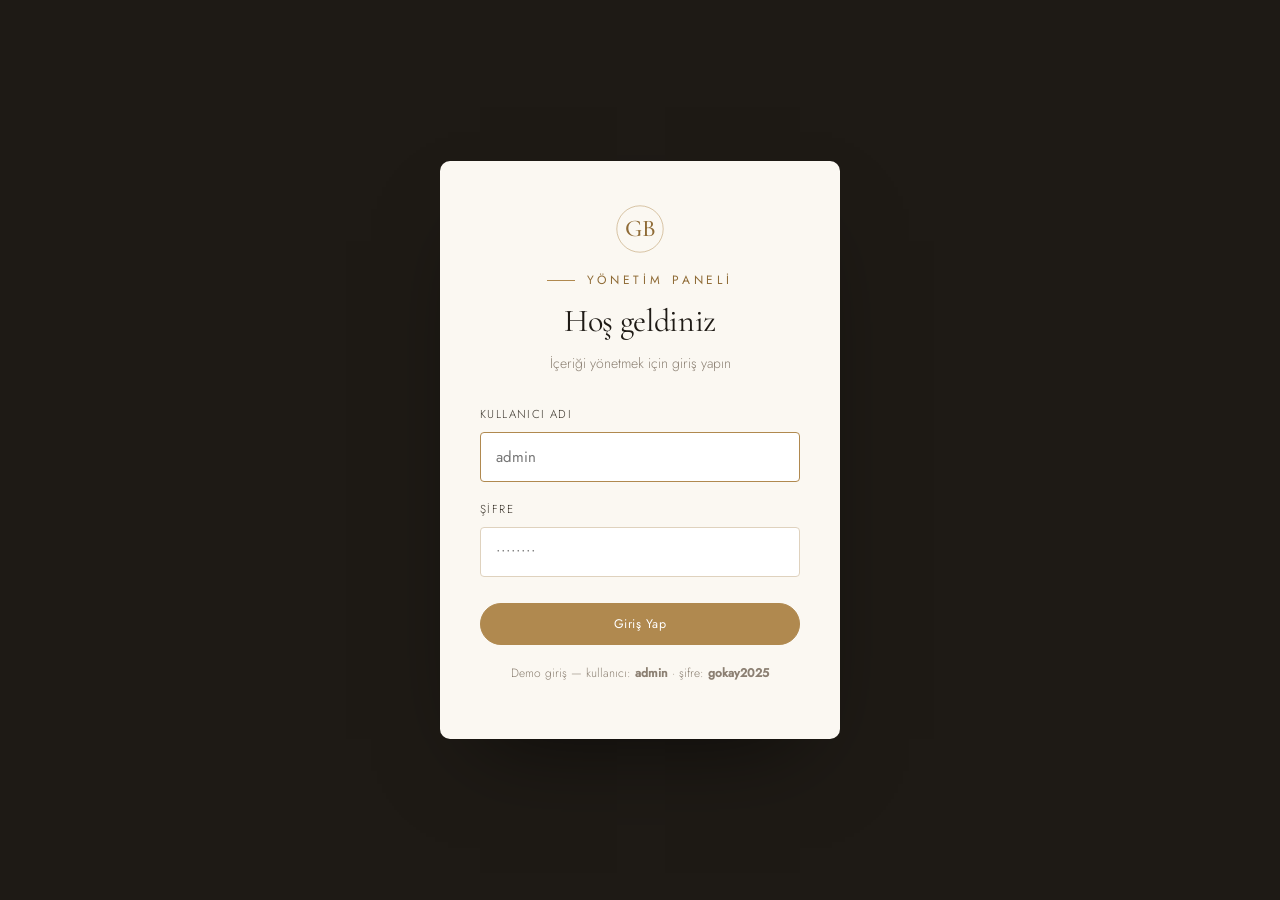
==== admin.html @ f7e04f1c "Add files via upload" ====
<!DOCTYPE html>
<html>
<head>
  <meta charset="utf-8">
  <title>Yönetim Paneli — Op. Dr. Gökay Baykara</title>
  <style>
    * { margin: 0; padding: 0; box-sizing: border-box; }
    body { background: #14110D; display: flex; align-items: center; justify-content: center; min-height: 100vh; font-family: -apple-system, BlinkMacSystemFont, sans-serif; }
    #__bundler_loading { position: fixed; bottom: 20px; right: 20px; font: 13px/1.4 -apple-system, BlinkMacSystemFont, sans-serif; color: #666; background: #fff; padding: 8px 14px; border-radius: 8px; box-shadow: 0 1px 4px rgba(0,0,0,0.12); z-index: 10000; }
    #__bundler_thumbnail { position: fixed; inset: 0; width: 100%; height: 100%; display: flex; align-items: center; justify-content: center; background: #14110D; z-index: 9999; }
    #__bundler_thumbnail svg { width: 100%; height: 100%; object-fit: contain; }
    #__bundler_placeholder { color: #999; font-size: 14px; }
  </style>
  <noscript>
    <style>#__bundler_loading { display: none; }</style>
    <div style="position:fixed;bottom:12px;left:12px;font:13px/1.4 -apple-system,BlinkMacSystemFont,sans-serif;color:#999;background:rgba(255,255,255,0.9);padding:6px 12px;border-radius:6px;box-shadow:0 1px 4px rgba(0,0,0,0.08);z-index:10000;">
      This page requires JavaScript to display.
    </div>
  </noscript>
</head>
<body>
  <div id="__bundler_thumbnail">
  <svg viewBox="0 0 800 600" xmlns="http://www.w3.org/2000/svg">
    <rect width="800" height="600" fill="#1C1812"></rect>
    <!-- Sol sidebar -->
    <rect width="200" height="600" fill="#14110D"></rect>
    <!-- Logo dairesi -->
    <circle cx="100" cy="54" r="22" fill="none" stroke="#B0894F" stroke-width="1.5" opacity="0.7"></circle>
    <text x="100" y="61" text-anchor="middle" font-family="Georgia,serif" font-size="18" fill="#B0894F">GB</text>
    <!-- Nav items -->
    <rect x="20" y="100" width="160" height="32" rx="6" fill="#B0894F" opacity="0.9"></rect>
    <rect x="20" y="144" width="140" height="20" rx="4" fill="#FBF8F2" opacity="0.12"></rect>
    <rect x="20" y="174" width="140" height="20" rx="4" fill="#FBF8F2" opacity="0.12"></rect>
    <rect x="20" y="204" width="140" height="20" rx="4" fill="#FBF8F2" opacity="0.12"></rect>
    <rect x="20" y="234" width="140" height="20" rx="4" fill="#FBF8F2" opacity="0.12"></rect>
    <!-- Ana alan -->
    <!-- Stat kartları -->
    <rect x="230" y="120" width="120" height="90" rx="8" fill="#F7F3EC"></rect>
    <rect x="365" y="120" width="120" height="90" rx="8" fill="#F7F3EC"></rect>
    <rect x="500" y="120" width="120" height="90" rx="8" fill="#F7F3EC"></rect>
    <rect x="635" y="120" width="120" height="90" rx="8" fill="#F0E7D6"></rect>
    <!-- Büyük panel -->
    <rect x="230" y="230" width="390" height="300" rx="8" fill="#F7F3EC"></rect>
    <rect x="635" y="230" width="165" height="145" rx="8" fill="#F7F3EC"></rect>
    <!-- Altın vurgu çizgisi -->
    <rect x="230" y="88" width="525" height="1" fill="#B0894F" opacity="0.3"></rect>
  </svg>
</div>
  <div id="__bundler_loading">Unpacking...</div>

  <script>
    
document.addEventListener('DOMContentLoaded', async function() {
  const loading = document.getElementById('__bundler_loading');
  function setStatus(msg) { if (loading) loading.textContent = msg; }

  // Error sink persists across replaceWith since it's on window, not the DOM.
  window.addEventListener('error', function(e) {
    var p = document.body || document.documentElement;
    var d = document.getElementById('__bundler_err') || p.appendChild(document.createElement('div'));
    d.id = '__bundler_err';
    d.style.cssText = 'position:fixed;bottom:12px;left:12px;right:12px;font:12px/1.4 ui-monospace,monospace;background:#2a1215;color:#ff8a80;padding:10px 14px;border-radius:8px;border:1px solid #5c2b2e;z-index:99999;white-space:pre-wrap;max-height:40vh;overflow:auto';
    d.textContent = (d.textContent ? d.textContent + String.fromCharCode(10) : '') +
      '[bundle] ' + (e.message || e.type) +
      (e.filename ? ' (' + e.filename.slice(0, 60) + ':' + e.lineno + ')' : '');
  }, true);

  try {
    const manifestEl = document.querySelector('script[type="__bundler/manifest"]');
    const templateEl = document.querySelector('script[type="__bundler/template"]');
    if (!manifestEl || !templateEl) {
      setStatus('Error: missing bundle data');
      console.error('[bundler] Missing script tags — manifestEl:', !!manifestEl, 'templateEl:', !!templateEl);
      return;
    }

    const manifest = JSON.parse(manifestEl.textContent);
    let template = JSON.parse(templateEl.textContent);

    const uuids = Object.keys(manifest);
    setStatus('Unpacking ' + uuids.length + ' assets...');

    const blobUrls = {};
    await Promise.all(uuids.map(async (uuid) => {
      const entry = manifest[uuid];
      try {
        const binaryStr = atob(entry.data);
        const bytes = new Uint8Array(binaryStr.length);
        for (let i = 0; i < binaryStr.length; i++) bytes[i] = binaryStr.charCodeAt(i);

        let finalBytes = bytes;
        if (entry.compressed) {
          if (typeof DecompressionStream !== 'undefined') {
            const ds = new DecompressionStream('gzip');
            const writer = ds.writable.getWriter();
            const reader = ds.readable.getReader();
            writer.write(bytes);
            writer.close();
            const chunks = [];
            let totalLen = 0;
            while (true) {
              const { done, value } = await reader.read();
              if (done) break;
              chunks.push(value);
              totalLen += value.length;
            }
            finalBytes = new Uint8Array(totalLen);
            let offset = 0;
            for (const chunk of chunks) { finalBytes.set(chunk, offset); offset += chunk.length; }
          } else {
            console.warn('DecompressionStream not available, asset ' + uuid + ' may not render');
          }
        }

        blobUrls[uuid] = URL.createObjectURL(new Blob([finalBytes], { type: entry.mime }));
      } catch (err) {
        console.error('Failed to decode asset ' + uuid + ':', err);
        blobUrls[uuid] = URL.createObjectURL(new Blob([], { type: entry.mime }));
      }
    }));

    const extResEl = document.querySelector('script[type="__bundler/ext_resources"]');
    const extResources = extResEl ? JSON.parse(extResEl.textContent) : [];
    const resourceMap = {};
    for (const entry of extResources) {
      if (blobUrls[entry.uuid]) resourceMap[entry.id] = blobUrls[entry.uuid];
    }

    setStatus('Rendering...');
    for (const uuid of uuids) template = template.split(uuid).join(blobUrls[uuid]);

    // Strip integrity + crossorigin — blob URLs from a file:// document inherit
    // a null origin, so crossorigin forces a CORS fetch that SRI then rejects.
    // The manifest bytes are ours; SRI protects against CDN compromise, not this.
    template = template.replace(/\s+integrity="[^"]*"/gi, '').replace(/\s+crossorigin="[^"]*"/gi, '');

    const resourceScript = '<script>window.__resources = ' +
      JSON.stringify(resourceMap).split('</' + 'script>').join('<\\/' + 'script>') +
      ';</' + 'script>';
    // Inject after <head> so the DOCTYPE stays first; prepending the script
    // would push the parser into quirks mode. DOMParser always emits a <head>
    // (synthesizing one if the source HTML omitted it) but may carry
    // attributes through, so match the full opening tag. slice() rather than
    // replace() keeps us clear of $-pattern substitution in resourceScript.
    const headOpen = template.match(/<head[^>]*>/i);
    if (headOpen) {
      const i = headOpen.index + headOpen[0].length;
      template = template.slice(0, i) + resourceScript + template.slice(i);
    }

    // Parse the template and swap the root element. Scripts inserted via
    // DOMParser/replaceWith are inert per spec — re-create each with
    // createElement so they execute, awaiting onload for src scripts to
    // preserve ordering (React before ReactDOM before Babel before text/babel).
    const doc = new DOMParser().parseFromString(template, 'text/html');
    document.documentElement.replaceWith(doc.documentElement);
    const dead = Array.from(document.scripts);
    for (const old of dead) {
      const s = document.createElement('script');
      for (const a of old.attributes) s.setAttribute(a.name, a.value);
      s.textContent = old.textContent;
      // text/babel scripts with a src: fetch and inline. transformScriptTags
      // does XHR against the src, but blob:null/ from a file:// origin is
      // silently dropped. Inlining makes it a plain inline babel script,
      // which transformScriptTags handles unconditionally.
      if ((s.type === 'text/babel' || s.type === 'text/jsx') && s.src) {
        const r = await fetch(s.src);
        s.textContent = await r.text();
        s.removeAttribute('src');
      }
      const p = s.src ? new Promise(function(r) { s.onload = s.onerror = r; }) : null;
      old.replaceWith(s);
      if (p) await p;
    }
    // Babel standalone auto-transforms type=text/babel on DOMContentLoaded,
    // which fired before we swapped the document. Trigger manually if present.
    if (window.Babel && typeof window.Babel.transformScriptTags === 'function') {
      window.Babel.transformScriptTags();
    }
  } catch (err) {
    setStatus('Error unpacking: ' + err.message);
    console.error('Bundle unpack error:', err);
  }
});

  </script>

  <script type="__bundler/manifest">
{"d7615946-3402-4564-ae36-2df4e9f4f9a4":{"mime":"text/javascript","compressed":true,"data":"H4sIAAAAAAAACuy9eXvbRpYv/L8/RcW3Y5I2BcXO9CxSKxlFlrs18XYlOZm+bl+pSBRJRCDARoGS2Ym/+33OUisKlOw4PT3vO36e7ohAodZTp06d5Xd2Hz68Jx6Kfy+Lqaq0EqdKTlt40sAfWa6uVVmvlqpqs5/[base64]/gLfR5VlQqH4hvTV1D/n4k9lydVIyqNL3ASulFJpe5+JZ/DN8OuIrBO6+HUBv3WxwI/uOXX4RW5cwW4wIZLqI4ED9/GI32730YwoSMhTcBtpM/i8FaK6Hbppi2g/1794S4lg1RwQ+q0VD6QAwe/2v2dfaY3u/[base64]/er0/PB5/2cwx7KMv3p2evjH7c3NGjlPtXd2fnpydH7x4tXT4/6PaSkvlnWuOv09ffXs5Pnx6ZYeNzUsVpP48oeTp7d8eQ0rGn959Orl+fF/bhnstK5a9b4z1mevTn88PH16cXr8bMtE1c2NbPKLRs06c/Xm7DWwii0TtdYrYDK9Xz4/OdvSb/P5RVnoTu9fHL941f/pUi3r+Ivnh//nz/1flPJvm/iLV8+enR2dHh+/7P+sns30tFGqct++OPzzd8cXJ+fHp4fnr04vzv784rtXz93HRasa2daNKf7s8M1/JkoP/v3fTckBFLWcZa7aE37xrBou5Wai8PekVMRlhShmInyBfLFal8jPDJsNCnzh8WJTjRCNatdNhV/u46MP9/A/0G/3fVs34qBn2A8ehA29TRZ7B/0Ky6Wm5d3+PTu+ziiwFwH774wjKBwMKBooPt2Fc1uIh+J7pVZatI2cXtHZp8R03TSqgkNRr2Q7Xagmw7K7Pnc/okJPbRk4L7A5rhoq//eialVTydI+gJGJn6mGermqK1W1H/jtLv6XW9/D/kJ39+/a3wl0ZKDhdJgV83UjkaT0eroQUotFfSPKupoLWYn1Kpetogr1ol6XuaD9mItZ3cASFK2olMrhEOof/HfQ4BG2ZkffNrLSBbQcjSD++HDa/u+1Wiv7ZTDwMU3lrnjDJ1KjVk2dr6dKTNRCXhd1A8O/xDGr/A0OSF+CUFOquZxuQNJQGVGUxo4W1fw5vtoTM1lqRU3kRX4GNaxLRW+pKi7zUfNf31SGVKjsefwSRDb8wiy9uFnUZgXqm0rIauNeQlnZCtnwSnFV5UZMFBz4IAW0zXraqrx/jV5hu78pbdomn6rJes7tPmvkEtf2g+GF/PHx+7aRZ62cXpkiZmNaLqhVXGqo4U+z583O760RSxsewDuePkr3M+u2KA5cf8LWXft36wH1ASYL6BlLiWK5IpmI9mhRAW9WuZhsAopqFIj1QFT3tvV+rsxqU+1mSm/5Bgsf5rmq8vUyGK8bKiyc5koHAxzBYZ4DD1EwZtHWKzHDMd8s4FIBL2hkQOtEp9eyLGBP5fe4UmDx6ZkbeXNLzT466JlkO7nQp6cKdn2rSGZWbkLNDO7olZoWs2IaTf29e95A4ZU4uOMs7/ujgS+TfYcXwxGcgIOBI4fw5PKp1R1Qu2Lnc/4zG1VVcAKfTeuVOnx9AqsOfA4X9vj9SjUFTk0pjhoF83l8DUv5J1nlpRKHr0+yoJojOV0ovh7YqoIS5/Y4OG/kFKjBb/FlLa4q4HuT9VyPxWRtTp2VamZ1s5QVXEGVbotqHg6AePWfCqDecBD4Wot1pVv460Je10UOd+dnsizhFiRmSrbrBi/Az4qJami2dbuezTJxUrVAMnjmUFNED2JaN0os1XKiGryaLeG3krooNyIHYhGazhHoK9ZYaL1WGpp5evyDmKyLMtdZOAykstTMnOMBc7Mopgvq5FCPTAOKqVrc1M1VFnDgM7zwnTBn15bvp0WWvZ7n48433km/1/ei+xWePXvdR/bk8DoX9TzrPVDSL/ZvqakrdKQe+7tvshFTWZpruNKw+O2izjW8keI7OVGlWJXreVFl+AV9dlKJ16evnoohyFGVWMnplZwrLW6KdlGvWyGnU6WxUiIrcwrrEV/x24XawJkvSjVrQXCzD4pKt0rmuOKWV9/IphriXmnj49GxIxDqhkAkFyVuF9nM17BndVaqat4uxvAEqAXUD4dNIzdDLPmNeCy+pY92xGOxJ74ajcXFldqIA/F4n/76A76nH48e+UxQYK1vsdSOePzObxifvtu3ZS1PFGLVFFX7o2yqopoPBzC+wVjQCKmfo+hcvUf/s1OimqZuPm5Ontx9Up54s/IkmpYnbl6e8MQ84Z+9U/MkPTdP7jI5ONK7zI4/PUEVJSgoowqMrMiaqelCVnNUMIEyqqznxXQsNvVaLFGHeSOrFsgZVFHmO7pfoIBal+rHol3gkflUXWc3NzfZTxro+kaVZRYszlZB8iO4xL5XnxFe7igGDUfBuU5f4/15MAqJZylbOOAHX+qBWymmGPgPaGamsh2+xTrejQJ5RemyqNqdvNBwCuxU6j2o1ypFauMdwxR2tZypHVBJVfOdaa2aaSyyQEswv8+oQ9z0Uq48bWXRqqXfeRY7zrBaems7N8LT50g2arYu98TpS+/WkSu4IWpRV0QKq0bNivemN2FPsnWlF8WsHQ6Y0vbEQDzieaNGflTI/CropCyh/roatAL1qatGyRx5aCZXq3IzYg013n2mEsoULTcMvLpR8kqLk+N/2xOLtl3pvd3dedEu1pNsWi93Z6xi38XZ3aVzeffx1//8+CtXx12XpKp36CYK/d4p6/mchRP494wnHfR5bQ0XKup/BkfJkPfDW9x078Zmf4yjuRtFNxdY57zIYSLPWtkquqE+q5s31bJeV63K7XWNL1zxAfGyrlfD1XpSFtMTkIuqqRrj6aaal57U7e/DC3u7RAVQ+HHmvfQ3m726vqQ9G1Ty4IEY+g8y0K+UcoNlf/klKJxV2C0Qm+mcLqV2+wyauiGy+h7PorDdR+J+dl888gYY7Ok7TuVb18K77u7pyPJ06Nw/[base64]/QSfwVBz+hLAuEZdgn1JFRMeUqTo4WaXmlxs1AtqPzqBtcSuSEOUxetr90ptF1jq2VZyUYujZoF5vhDtLlQbVSYHzfKnrBwEXL1MBf/eVLXpZLVB3HerBUQOLc4ptuEqKGnN4VWXheausXrsX0yK5wiaJeVZi+onj1PLxB2tKOCtfc/IT6M78Vz96xupkq7lcjYosnarwp5uyiq6/pK5TDFFVB/ofmKCARoqpqqppVF1W5oS90olI8fPqzq9uFDoEkpnr56QbpISQyZPzU1/BnkF7mxc4s7FtcRGwbxBpql+nW9BLpXK7C4gSKhZdWf7Y9Z8YHmfbGQmgQnUOqsW3GpUdCADXgjiQPgHsnjjuGc3BRliWVoNsQlTZLdFESll5ZFYHkqa+q5tH36sShL/gCty+7N04IVp5dxLz6WSmmaaCUbRdfTDsl/awjpA44d7+JHOAlCzlrVhBuHiKS7cb4lceiDx2MEnBZWGytLuII7qmUWRd03OoykCpQoX1XIIpBcrTK4ZwuM7UhS56noP3wHM1f9YNS7Z07VqpS4a8rSDBAJLBOH5Y3caBSXkG7rxicyUFCskRKpuE/3vE4taHjCs0FqUSzhu0mpuoSpGkWnl5ivZSOrVvHCB3UgLcJGXi5VDg4M5cas5VjwFUE85HswLFTYAyIEXkMcGF27cbcyn4FZqMscFIvrTj9/E9Il49kHpNBStQpnWbxU79tofv970jqTGY5qK7H7w/902m+85rYQ/5kCPxih1xOt2oj6kU3imaHeF7rV9lpwAXeUoprTChXaVGaGz5+yvR3qX6oGr7cgMbRqvgnENHktixK1gG2NR4CpjwWjAlQ7qKUryPC2BprOxPmrp6/2QKNaayWCLoHYZS865hLzUOTrhiheYYf+vmS9kk1byNKjan7Cp1lbw47GfuUkCf5dqP7lb0DqZ8wit5G5Px2fTuWGGQ/8+5w1mLF0fiBe4Rpk9Nu+VstVu6FX7k5HbfIHs0apv6mhV3C0H4vE36GzEAryC1WuQHMNwjDMG04+kT1S5cy/qfjisZ0mK30MgfY1Xl/B9WTMC9mYSUF+jmXg4gj/3XfP+SO8tOFfqAs4CZpH6YmIQDRqpscoBcO5wrMmRV7MZooMqzRJJfQgu+cagg/FgT+RTutQwPIWf1N8oZnJddmaUaBMhY5xSpairhQ4ZejYRGc0XZ6FzrZsKjqwVf7yS/KGYdXNdmo9vUGhQ0ustaXa1d3GH2PpwMoD9CmX+khpwJm1P5ck8LnlgNt7aHX6vkQOHW3WldCbarpo6qpe63Iz5g6yBh7aVWANW6OyaqIE+x6Itp7jdTATOKFTWZnjBS479YoUXFSbZYt0ceEZUu/VdN2aW49hd9BL00lUDEyp7Xv2zgFnce4PnFwJPSZpT7rcr21sLw0TxfcQYe45q7oA9lxRhdCX2RrNZUM4D4MZGmXipFOPVRSsV3hmWppz29tqulHBCt0JOcoIDmmwuODCapzRiXJ7nuqbNfWSNtxDe/qjTsSOHpbMGyCSVKOmqrhWr5E9wVafqFndBL4w0TVrjLcmJEH0zgx6DK8MS7O3NtDtTJQhH+BY7FUJnfVWKzyGf3GH523nce0NsuWNxP+Ml0x1l1Pc+Bm40/wjznJt6NI/x31dQqxpgAMlzesslftOCOlT2HeDYzexYLa+SPsdd8sEjsTRa/SfcGd8u2jqG1z8Y9Ty2aN9mGXZaE+08ooUG3wW1TOenGvZFGSObmujfwJlFGnYnIoWBUhiatvryZww0TlvskjCYbflPmEmkk/Co+Uz6Wo+WVPD3fh8Wppfr6PxtYy/Uj/zSdqZhx+5PZncWDMJJ8WdNmjPDvXUFcEmjbdliiA9TQrTpEeFHT1ISIhP1apRoPfOQcTX5mCAv62zOt4AQdeOkm4xNQ4b8EsRk9dFNeWpB1ESqZjc2eFWx00ArSxB1hw0Cld3XrNf/bK+preivoYwC2LlVB/4GTaVmFhRG3xIWAV/o5yKfa7aFkM0YBtI2OjoZjnQLAI5Jz4n6qPlx84ADvrAciVPQ/t2YH8Mxp4JYCmvlNBweMPmATUxnMogME6bAuUSjUTHF1TRqL+ulUZpl40AAZmSch7qWjUoCoE/DASNlGB+ywbvxlYf7OsT3oYX/jHYdCjigs5rDGYBBgmWPyvv0BjEUCtFfbmzYe/rJ1//8ygbvCNGuX/Pm0pYC0NSRV2xbTKgaBIzyXRRVLPaHQN88aJaXrNhZJjYLWPhV+JMR3PV7iW97MxFcjj4UuOZAtvWLTw6kpSyqMR/yGt5hmsXEnkmvtQD6u/br97xH4/fOWuLcFp6G3bjOxjwf0f7waRZH4lZhXfxoorI0Q0BLWvBu2wh9aubyk4U1THyR923IFx2HLX2lh6/u9XFwa7J0/VyuYGJDq9Z+NitlzhI8byADx3V1bWqClVNA+9dEKLM/VEvZFnWN0L9dS3Lot2IKRiLcA710Ru7ub1uvl436r//[base64]//[base64]/WzzD9oUdSUZZH7Mx2DvSRXom22XiiAjg/0LDMp/yVk2K6XgjQ+Slo6cRQJTzgnDNJvyjR267zkjyZ4U2U3MbXK4HKx8lGzGqQBwoKuXJbAi+x6BQ4xqIDuM3KdqBNfQu5WqkK5HqoVq/BxUflvl6g4RhhWlrnTDyUoBAG4WAsrtTGBlHBFVu2bVNM1qAEODo7s449Y08kGAvVTrMRcjK8YFOtbVPgRcvUho6IYLtCt0/zPe18n6OOw3HfoCYV2EHGNZkKgc8taw0+9ssl71DtaUhJt4fMz1UHeoRLovhLa/ayc+gzY5423q2X8Xa9zMR34Jhdbcz8YssgLUlTHXGmV7NLNLO7jfa6KZZ4NLy7NPpp/[base64]/iyQ43QS9wBoJWjLhRMukU1H7NcD6OYwCqTHxierXM0caJTp6lVfIc9jqnXbYYx1NQoo1ubKFABURV4JF+Ket2u1q2pzxh2b8jTDY+EIRHk2B1Fr+HQfooqP9rTbPwgnYmzX/E64H5ZGE0a1gk9hNJ7yEmEbBvDPopqtW55YojXQBOWG1a8l6VWemx843BAPBLaEW4InmGAwC/cJp4q3daNHxJ5g5MFn7nJNAwzXslf5WXtnROOp+3HsQZIC9+rzbYjwr8i9519/ulErqSDc9omZLyBGIqCFLIVnAh107IQIr7UGepHSDVJy7Jc6xZNH7i78sQWMv9Zmw0E8wqum5F45KsQzLHZexQTfYJIOmxrNDmzzVzTlmqbeg1q7EVdtxTBukQ70OiWQ3iu2h8bWGRUqQzrdauac7xnFVVl/rzBEoF5njynnZfxgbCf+t7HXuS597Tj3hh84d13UEHCXeVmbLdiJ2f3wspgLH0Z6cWviAIPxLf+2MC9eQgOw0HJR+L+6L7Y8wvuG9kNQpZBUgPbHcn8RP+NghAFwKvYhdhG3033WVMvKTYuXocj0i/gOuCtNrx0tYkxD/ibge3Ry7pV5qCE3Wj6YcKlDDOcq0o1yLMh1oA0r3BM9XZ3OPKipDo9j76AZQjGYGxK4iC2AO3uij/hkVLX7VigqqUCrWXdiJ9gqxUVBrnS8EOq6eAr+OyArwP4GWCu4IWgWkOQ4SDBEk7JeJkTH1DvV+SSwOdmsWWYI/YON07ScPSXG+dMzmcn48vMOJQXFarW5uT2Z2yB40nbis+QoozW3widiUo2QEwsXX3wtb4pUPD3F1jgqZQCktmLmdzgmUGRsQzQ+9aDrul++Zpwa5Lf+RAyiS8Nfkzq2xi+pvv5GWLXvADommQFPqZL4msD6LL1W4vq0l/Bc0B04Uq2LWUHkcRfsux3v6MP/G3gdcgHxnFdMWEoRhvqqCLoasTHjNsBbJDsqK40iNID7+ALV9BB+cQNGxSfO7dsPsgugj68NmhA6T7E4D57yXb8E5OUkjiv5LE0FoNnhP5zSuA/qXYsDE88TjxF+ahL7WsPfoD+wfq7j77o8Neg77agP38f7vVMZh9Tz2jjw/nzAgCD0kO0uEH+EMNewYABQChQzEary8svN2Utc3EQls8u+EX3C3BF6xaHp8H0xcqQu80CVDPkpkejsHGrF3kfL0Li4HJrkFyPW7S2M1mWIBSu54vUMZJC52HVmWc9co6SziYdlnBQJMdnx6c/HD+Frfr6zCq3r9RmDzU+Y2525v+8uAAkuOgJQuDRM2OYxpBSgJKQJTT8vdqwyepsgXc5792pmoXvOOLpcFKvWX4+VTPteXamC1jHv1AmXkj9A8gcoNYnxJ/UfSOcIxuGCOH64Ic9GwQ3Dxgd26ntfM9V69XwVJHpuG6iaqCcR7PQNtf04AHXaVwaeVZCwksp7zzDZIJiqH2wSCFDCcya6an6Xm0+daqu1OZzTBVW8182VXCJvGWq6MX3agOj4Nb/iF0y9snEDcnEYyLhHhqHTgrNTJm7fw7G/kX/fgrH3V/ON5WZfywyf6n3xOWV2lxaj37UWWTivNmwdwdDMhg/nUZpMOeiuFxU4tLO1iXj2dCkQtwma35BN+ZVhG64cM5hFXQhh2sXe6xPF0WZO5UGxdLzhQcUWtAR1OM6ayxWRN0eGmMS3uF+0lndzHfLorra5enZwXUaDcKV6qUTnrPk8kVUGIRfpp0hmEaQzp3nA/o9JFswDiMWsmxSOoZr/BFSFHqqZr+eQk/V7KMpNOLqvRQalbuNQhs1+x8K/UgKPVWzT6dQOLRupdBTNfsECoV6Tmb2AD+SVVW336nDdVujGwmo7racQ3xP8o43/+ILZ0QHUCczjrwPHpjvSKDZWpp87V+CHgNOheDD+KiLI/t7hc7+1tgHItxZaZHnbdDcu3CT8bZx4vj9L/V9vPPJomLatiYtfMm6jzPSm5JHjvODsQ7sjQI/v5y8UtnpfSl/[base64]/VWbdgRGQy7h/op5cGDWGmBWqzIWcA5G220CSsVlXeTFDz2ZgznOCh6CRMuxayjf44Qe8oHYeIu/rPL1Sm/[base64]/L07riRQTeO3pVgk0QrQFX8dQ3srMgBQWi2IZ4pO/uDKzLbcC+BWT52jX3HRnU/vBdpaqJwrWsSkFRQN9S8h/9vakJdw5UTb1HZ0DhhAke+xzFErvVTNa2bPLKJNkqvAO4dDNkzw/xtUJzyuAAoLWqC3LP7s+O/x+4WjMkJizUryc/JAT1hpGBxrXDjrCiEgS2ixhVRvSeCEODGT2GkcOi4LYi7j2JUcUA3i9r6LWbR6nJ8F+/C3Pil/ajk1Qu5EjXFMxsUPOM/hie1q4l8RyDEEEzcXuIFoarroqkrwnbjD8y8XVC/UcXCxn90mmcvhmoe0LhmZzryCSVcSnDphChv8qeFj12f2sRMV3W1o9BZA30ThsQJjavUmN0OSNp2NRXVtFznCiIQm40/ImgUQhdb9tsfMR8k3EzCZoVjyatqXtVwFBZtZs7stKgcztEYLwoE5DrwvdpDydiDVsZ5tiPtvLppitZJ0+45Xkcc/rJwsGR4vgCTZbYI5ADQmrjsbsfebVhjMUBJ9zOPJXrBg4GGwrGc39SGCDULMpSp46b2zkE+LZ1viMn8oDzaQIfzJEly5KJqyNZ/o8QC3DALPmB5QMTo7zxnOPd/n1nDpty8+SheQRS8f0GIwuOZhums2d9eKm3nZB0al+mGKDFSLskRWNQTSM3hyB6u8+JaVc5K/DBwD/bF8LyeanqwI1dFtmiX5f8iKvHOniicIBCM+Ag2mke80jeq8o9bmBM0s9DZo1UDtx/0ccWthd7wU4vbbD5xCml6RnCgzlrAvuWdZ7h7Ow9pJweI1QgPTajynVBMVtTGmu/QuXMmDryriXczieNt7npLT91REh3y9Mt+h/xWe/yFnII2aMv+SXOMfkiuaAeDjmc41AAc+Apf8S1litgLC5ma7Gq4t/zktkqwGBPSkv3FPRkKyInEVfREgu1BpEQCgRkAxhsZsgRuGGpJxB009ebrEag+vghtQXFEki0bKhiwZ2/Ny3d2Otyj3jsrgmfyVjNizZLc/8B9FwIBOfbdRJUDPgzeFkCCn6kGoPXqyjnbAteo1A34apRlTeFg/tQZaHhU0nDLzxG/NgFpK3bEE3+TReUPDsRjNxXYSmbKwCzwn+xmIRTAyyXq+cavxfYLgzFMyEf0iWPtNuKsEAfiq31RiD9Ew9oXRYil62p/W4Q4uoV4JByOrt0mITH1HiTxIeHa2cYP0rNG8S2ORk6Vrstrhz1CN/PQV8JEr2dc6LV/XbIBjfaNNcV7z/Z7N1a6Tmq8Q//+5r9tq/gV32HDdF2igNX98gtw8VgHGXry9bseiW9vdzYavKkwVH0g9tiYH0wBMOJgoB9nF0vycKg3GpX4SGvG3ax9vuBxy028V1trbuddh9eyrtRhlTNkGBx5dZkfG/mwUjffu7mDVavUjdMQBF1z32XUS/p4LLwX2Gfv9wX1P3hitAreM9YweI98AdC4HNiedYCTjkrk1VtFOg514l/SaJ4BbgEOP4BR+RQhD1reIuPBazOBVirvk/KA5KxSxcsS5T9L7OwY7+I+K978tgn5AlQJht9ap2MZ6mIJBQHU3GA7Ujmi3ZoeIFZvGD7YEU1fNcUcIAv43IPTclqvipRcylGZP38Yi0jyv7uMS7KW+dzKWU6sVY42KaULiFmEh831I9wAwROZtD/2ZeZaYnlN+bRNNZLUlajTXwOMaajYk5PAXVrZzBWjVNngFaccNEIHOK7ynGqvqXoiJ+QUSu4IrDekVEte0ADc1022o64kr8KNSUuI02A0oHZQY+g/GCRhYiEA5Fo1Deb0cPXWnMBIBXv781wVYKpBIQpKL9DZl+yPPHMK6JVsPP1a6nZh3piO9vLUjiDyj3B36BXZeS0UwWuYlzpAn0/KGh7TyYwc4//ukWdELM30ftOZx3+Ma4OjxT7ZiVOWukF+0S9ZiX4x0S/08QKYldx/vqWi/kuP7wn4Pxeg/34XoNvvKP3ypAoktjtZeDrS1Q+qKWZkWrFQBs6yGRg2P0p2KjRqqH3pyeElGXMmaxxuAVG/pGKXvf3yUJRCCa0gfm6FXIpl70bJgAGS4RciyDJ+bLyk3SPrE4+fdA1Zgf/s2fHrQ8yvCcw/Gxjn1bM33wVv9gaBMvNYT+WKJF8IJcLDQ9cM7gUeBCYEBy1tOP8FYUfdS9iQ0bjMoonCmi1KnJl5UxDNalQEPkrBpdBr/26GRkN8eqrm6r04ELtvD/be7c73o9fN87q+Wq88y+LgYLAnBgdfDYzWebCHD54MaAfENeR06ooD7B2bqoZe42MfQwh8qzshKkFX3mIZ3psfwovJ4HdwWAftdvYQAQyfg42HskQaFBBy3kIDNTqeSM7dALwXcr2Ihbx2xmln/Wc/iDgzgu/K8ULiwRykeYO4ZA5XABnmOFyNv+w+gsXoruKb8LMhxT6Em0S9b+1E9zczFoPfPdgddLnMHzF4DP1DkIpbBlgGcGcyGqNm0l5F2AFOAgZVj1eFKXpo/6KwWrTOsAcSIEqjL48jY1sFmds/gGCt3osT/H+DNk2oI7PgcwukwCPv2TzekvkBb8yCYHrtVQxb9rALntaEmwd8BeVLmCOKRy44/YQD3ZuURZWXm8CfQlWAL+YOazL+EsL1pKynV2JVY5IfMFGRT9XxGWG5BdouSB3v3Up9fmie+wzRu551JX/KZVgW06I19B1m7UwL0l6do86ZGezhIUrT3fIo/gDgjGkavV6aJQp/nNuT1p49LbVq7wVnLb61CB7Dr/854V+4lKuTqq1DOWJMe31s2MZrTM40xqvuWf1MNl0ITQ9RxPgcWgEn1ETiilhBdWC0afScz85BMP+HLl+BnAB6Hoh4KwhGpvhFjUtmrlWeKJJMR03QiUcG59CyoI4gZ7Uc3jUw/tZLIRMKwumIQQ4XMv6Xe9FjDtb0w4e2tEj/MF1VHI9kKN6vyfTIDC8ZFCfCiCZfINjrK5SMX7xj7+2W6ESDhp+GIvAFnUuxEG3SjUOk2pEpwRUM6ZuRwTJDsEQUGRGBBt6NGbcaLwlwnEmGVUT4AgqGJodOPgsdhRpXFawVzeq6RaUKUS2tq/A2hZgD2sOef//FVxTnYPcZbQpQQjs561HEji+481+NxJ77Mswoy6hW3tR04k94qx+5XgwGkSLb9rDDJOFft4L06WxqwejE3UFSzRBwJa/XMWMyjY3FYODLTNNkkMvUa8tLoWdvXj7lJIZIMxkI5H0TGof9saPUZTG7JLxYPIPIWYcwWTR6/XLQG5ybBoJdzlRclYGVEMdnzwFfu1mDr4+u0WcI9KbW/5dj6ICGwensJour8qCY4C9wDaobzukFEsyVZkdJikMWea00nMYo90nvQHRT5M0JnqiQqu0L3rGYmc2+gTM4Kj2KmVHvARt/eKfoQhFzh64BIqA2A3gwqRmHnF8TrBHAxV+pjeZtvmFfmzGF8UtfuUKa02vVaHVYllapYVBn8xrv6gZbCLGEqUh3g9FhLB6J4WdfwF+3dOLbO3bIKgGNm7JG8YY1PJLZZTh7vxp+xZ/DmCWhBNYZDrInsYfZOh9Z9pzWiyJbylZrvQh4Qp/k97gjlWD17p5YcVC359yynrSNUkeImovaHNCO4S//XJnV6yo3EqGFZKdvPQW7qZ+J6ZYjxztXxKPg1u+JTeaQsXYjt5W36aFYmZZWRHlH/NvCUxqa7iN8ZzCS+HTkw7Hwli2YyUcHCRG4V/7ltjzxN/LyCoVAHHJLCFnPKop0ObG/3UwFhzWLz/[base64]/Uwbg+G+Jb1tFTfO2C/Ax+XF8WMn4Hw2Y8IHrgeZj/VRTUENHQ8tj7AsRU2M0JUJ84Oy4GcS8V6F4LxQNTVslQkQ3uHypiUtGazcahovLVS3iM+tXiguawMw71m9zlpHhtUH3HoG8Z4zgq641+GloYgkcHHKPbxp6llKVdeNQFK2lKuTAZmuxtI4RUlqYHTTckpJ6koleSZS2ZaePjBjdhybJgjo/JTceSOYfzDh9CBdvQB7zmETChXLhCwo2A0yDWMEYP99AYV6/+MTYNxnLk7Jo9c3aCjODZZzzhqWDtUXV+hZMbl6ZPgtUvJ43mUeMqW6MJlLm2hncyJMBy4fCDevnNS0tSKR/ioR7tFn9KlMbo4otgW9wHeWxMvAaozRWB7lkVGqndqpusPRIkP0nqBW3YB1fCbbAUcyq8kWUNLRjd9nhxkMiMcNt+hnMD5K1jXHiKLg++rR4/2STcNtx7jgFVtMAQytWhVl0+RyKYIZHM9X/wX8ywIvzDsJsG3ZnVzLKcL2Ob/aHzL9azDrPjdUYJnha8SLMcUSFCEa3Ec1WNI5O6k5FWWQar0DSegsSbyUT+lkeLlQ6cTHebwrATTGaZ6N7NsQjTvSGOom6DKbCd8251cwQcN59Br1A5JzuHm/JUk2tZWQRrv85gbR4a625YjzaC92/MHhOmiMyGY2VNOiYVZ6IpGG9kMrWxpwQe1PNfOwYCUwybBm0kaC8ZQWxXFW5rKPstkQiPRZjcX+xD/nnSGhXbTJTXAz+mkVRcyUd5jay26UgJ1wIVQGuDPsU1fyTFgtgGOxPZTA5pgeDnR6AUpJCAls9dbW0zXJd55ADQe7Had4yDiNzZJcsB0/HWydcWHj38HpCOIlhtVdrBgl36JS8vAzPpRdVH1ERVDPdijDh3jlTdSEydUIp00cKSlsxdqTkfMoJwoo6O5y61i4BfLnDvK6JYQoULrH0V5MTMasrfXDxEkPXkHnAGwau4cdI3qchIkphSXU1nCWrfqiLKhfVe0+tJU5VArUAGBw0LvTWL0ZNJda/WtJ9AZ+EUzc3H0tQ/e6MU/H8IdDIJVZYMqMchYyZgdy3XZFqsSjy6zk0zuVYq8Bc+wed0Uf/Pib9G0bYsB5101xRKR1oGwgDHgU40TJRsybXvr6KqiGH72sr2pk/2AHJqAfb3HC/0So6jBNREbtVyeanwmJ4DXPrSNj/b5O4DrDz7i54en535xL4z6zDz0OkORze1CFW5JOKEmbEUF27ZVhEth46IveFA/[base64]/82MBH5CvZ+a0l53t3701MXCvKrMx5E7gO+E4KicziY6HVdN/R6EA8rDW4f+8IYKWYKb1Y2rDz4AyFRKqSjbYlJAoi/[base64]/pATx1o2/WaI63ft7co1B1SZPB9oFAfez90uAwXffOa4EgXycrvJZqJTqOPIINoOEFFdx6T/1HfuIJCMLjelm4d4JPPNsInnzTEJ3ca45N4kE9uH2Vw3v6KMXr13HmE3je94/PKwOj6mkmNzYkAn4FJpY/SO7Gq3lP4UxmW+ePvxLC85j6JYZnvb10wL57219BiJxlIp6EOKSZzi/QSRFLW6bPDnvFBfOm1cSkwE2o4PSinVLVQsxmcw7hm9//s4D21QrSnvGD3j9qoR0yK+3Zh6wzjsQdf6kF2P45X3kq4feJcbMmNfYPivxhS51aRZVlQuigvys0kvoIxs5uNS6AoQhQcmxYhntMDEVJfFNUes9FTvrEE3q79xZ6kvGJDagwCP95UAPxeyLL4mwKz8s5j46v/mtM8s06eENwwwgzKPXbPfiIVxgEHS1kSBpz6E1t5Y8HlPT0KPwLQKNmuNZpKgx5FkVFkh7dfOfuLKdEuVIUOcQdYeMjwSRAtVrB2kmPE3rfkqBfDiy2L+YJTsglVIMSdW/aBtmSBYjj4eCJsLsA93ij2Ly08TQBm0QXutw4mGqPZQLMACI/Um7ZYAoaakYltzIWkjH+uSkpgZZzSaFLqBlPSsV4Pw3MZldaVMd11w3R1qgqTEc6K95zgiStvYMXXNgmZdDfy6QaywVgkKDPxGfwx9IJbMP/oqyCuadvqG6r75RfxEcRhFvAO6yycddHQciLhgnnrGrfEny5mjZX+gBPuD76qG8/Vf7BJsZs5OSn0NpgUepQuZicFR5qYjdAx6qPGRsnjwEsddt4AYlC6+wzRNCt+fyMLQrXkG7QhWb9KUljCmkIy3paxq03Ge1b/o1sF7Fb7JaIKWH7ZmTp+5c0br2iiiJ0z072k+0XfdBkiDfmmT5Mp/slFQ0IMP+qPPWbpELj9HkTSsEKbmAcMBdP95ptKLospGDRQ8qubdjhCQyW7exkcXFaD53viS/2X6i/Vn+t1g6mUjdBR1vUVZqTaE3+pBH4MWJwQJQEsrFiS8g+goyhT93SKEVyUGUw2hikuYWVzBROvqikiAbpBDTABrngR5HGBIQ6HI3HwjRnGfRjGINv1yg1GI+g2uuEYMTbswhq1luVGTBrE6zP6a0p3XDftt4NxsGTbEIQi7PnhgHWBAyDWoJL/WbXtq3b/7pNuTJlecYM5kIwVImkiKbZ00xdif+HADtD3bLIgT2P5I5pSWHVMmnm0ghhVPi+lVWQTn9gLeapV5lLhPZQVqGtOsQp9Oqfgrz4Nsc2NZCvkPu+ZztsX0PpeLB6aJgNhmJj8qqnzNU4OZwi9QZJCJ3y+gvDNI0SM7YJOeNy6qVcwIh1dBm5TPZqZ8FWPfhvhLbGbB8C/8d3tDpkagbjl8lipm6c9uBnCv9CDRRLpjQB6Ttru9R12JOLkiEu/J5fwgu/wUIOHQUx7ORPHJD2TL8OGNq9LyOrKk7uh5vtTPnag9cZSzdk/[base64]/OhisulWtaXRAl2oV0uBkjA4MYAZZFaR+QnjV/hQ68QvvedpUM/d/[base64]/k4IfY7n5CvOtWOPmsHU64oAJboEV33ZSbj0nTf7RsJfBCRmfjx1dPn/M4Xn7JowY8357JxDdoUDdXFQL1RQticE8Woplx+se+DxKyC4QqoCMAjM8B5dyg8QPrjfAB/CszMIvv1tzzHtVTMmHS1Z1tVnWa+2RY1t7HaPY+qgHJn6eroXcgx3dglMF5e2mu089L6a0Lc3gyCUJMxPoqHOY6CTujZcGXK/nc0x0IA1eDd1Aw1oEx896zNygqSIA68E34ucsy8JD0miLryBRPQTz4Yr57pKcGsibWpNqQSNOHppU0MX0Sm4y/[base64]/iBOCpIn6K723vbRpv1/xzNZfTzZ/IRy3x7atnz86OTo+PX0bfnU3rlTp8fSLcoyM5XViUUvfY6a3NKLet2b1+evDAgfBhN6G0+Swle1q9hkWF3iagbisU+NBtK+h7YG0rF5+vUNYwJsjhyIyZcsEALpPJG8OaK2G3nodzx3pwlCbclQwQYquNeFbiTrBnJvmgV5sbBwLl6rDIToCdzc5eXMFkDb7epMsBZs/mJ8pHCVzTq6VoF4bv905/zG7MpM0VJLhfl+ok74fP7BBTOtTR+hpG+EpwETDpMyANkErddr7oY2SJCwDUuOe7tXchkxN3FhT0fDXsYOz2QM91gJMsJsZ8dyHPkv7YW6QwwRXPy575oz9BBL7+H4HwfwTCfwSBEHf2kPPO/ddIgS4LAciAcZ6CWALs5DH4vPKfHRdbSMEhB1Rcqhn6porcPo7grV15h3HdYZT+151z2rLIk4ri8BdgVSJz1J/q+oqSw2FEhouCLDAHloFbmtT5hmxbXmCqZaaUYA6tC+RlARSOnBWDwLiOWQ3JBSlVqtR1pff+UmGhx5kA7ygSFxGAZ1lohO6EwgAOhLujnvGt2+Crm6gEMdQclWBDO0Zc9RO/6okiVDjj3nG6LhVWi5PAX3zd7UwArTytVxvXFQMxiB4nqxXX0RfShnlfC1qEHViEHcR9RMt6sTIeVBDGgbk8J+s5jtVmqwX0+FItu+ACaNbyslZj7AYeD5yMGgkAkS/xN8A/r1tcYFaSrBboQfijRZn0nMsBMAslEjLIAe+BbNtUp+OJ4JGuqekF4GlKI4EgVKGuMTpOM5ilV75EFVII0ejoeT9OjrHWNjArClntbKPEjktkasQwLpmDghOXGhkfsE/Odw3Lw4vGsT2Zt/OOrEcZu+/1CkzkKSJLE29wIOJvvTjZXOVrgLgE9XowxaWaF22xpChVfK7Bo8iBamHuyFxUNe5Zl9VurW1Cy6JyWFNgbfY4KKnjbCc9/7sD2990qmhZliyGRsuTOcfK2GYxxsOTRgeDGAduryyb3ZowOnZ7xU2VIpOU16uncfbH7VzpP33czl2/B6vn13V8i9DtdkGWqC61pc7Ar2nIBm788XG7qrfxRMWp9k9Vvp6qZtjQfyE0Hr84bOb092fqzu3tpHs3M0MIAhV+dWeialNtH6OwMyRT2xicOPRnaj5Vc6oHJ5UGM35d/XZd2dpEqk/P5aZet79dh/rrTx5IBk3VQDh91r701Z7qyQuQvn+D+ejWm6SU5QqvINfqT7LKSzXEtAW/Bb3c3lCqf6j9w6025GA6ysLdquZZFSsg7t7Fnk5ub813ZAp76VR4/TeEj5suv8b0vFBSEK+zn6nlVM1Jysk/11ihpuQJt6mmx5xR+wx8vYZ6PdHTppioMWgoziq50ou6pR8YL2wefa6j8Ff0wKHv7Io/IcoEqguwdkRWrkuVlfXc8wUs6/kcJJN8jdFHIO3v8M0Zsi1SXYj9vyko7XpkMDUXO5uznHJA44D8vCJUUyn/VpQbVljeoBA7hfxGxie+rOduPcAGb9OCCSXnELKb3TP+eXSXlHBp4Hc8UvIjbhc1ovHweoDKKX+qVpiNxkZdAIDw83ru/zypZrX/G8Jk/N/Hxt/aPPhjU69XnQdHdVnKlSb37eDNcZWHwRymd8/rOdA3rqD3LLu4wPvhU/fIC82Ja3lez/UwpSaN5gB8DwKf74cRKGAMBVjVO87fZsfQDYIJ0T+eS0pYZEhtP3gNc+u9L3iqXQFEtnAFbnjuXQGcfa9E5P1uJ9krMjfrExWxKxSXDZYu+ui46hSH9cTYEb7Mz4t2sZ5k03q5O5NTNanrK7rg7xZar5XeffxvX/3bv4VImDads3d32O5nFnsd+e84a7dHQ/7bMN27uypE3poUucWowzxgvIsvl2v83rsQ9nl08mehzxSsOjuk+N0q63niKVBA4jEue+I5Lkjfc7uufQWOK/PKzYp3mXJbhAOhPm6HWF+XYCc+etRzxjeKrYGpDR1UsbMThHr85hv98xPsfzVJIu15KSvZRyFUAfOuYjbnK35H4w55f0RlwBR7ayP6/4jagIP21sbb5iOqQ37bWx9vt4+oD5no9vq8bfqxFdtPt7eA+/xj6z6uwlp/UxbR3cd/CHcxK5bCMjOFOjHYJH9TTc0KpHNWokrQnoGKjEww4jVqxsQMYJIlWFT0WiUgaX0PlaTF4XePjTHibCEblZ/[base64]/FcnTBImjwqNj8qefVCrlxyJPsgTjZuXuwBOrLBYeo0Q/7kcfVDd3vqkCPBh0XUOKsQk5eg7jzEN4xYhusH4vHoKwYLlTyXbDKTYiavjGFlDGE2rIQHl9tiXtUNJxlDghZfzCpycsW57DjrmKX/0DXs49qhyNqZCHDhGM4iBH0qf5tDB5bq9W4AS0VTl+aWa9bfeYGY+1BRr/XrBqChQAU8vQJvJOgs7qZsFb+JxYETwgowvs/O1Zi60lOL8IbW7Y7Pp4LJ7BbotcH+7rG1whImHPEZTytQVOLp8Q+h0cbaH1HDz0bD6LZ9zzIwoCk2Pmkr9tzWnQjoILgyBhTkMzljiWcCRX7nG7c6m4A/OrO7wNmXDE4V8SIQIS3sJ1dSN2Ho7zPYJge9jiF93LcTerZVMNwMoRlwHm/r1kV8xNEeentsj2O1kvqFYzcZvF34Q1P/DZBpG1HV1Y4RfRMphQNnEkjn59lXyXhbVwjOPwW0w1yFcOa3TVHgsDCKslUxpz1VszKVGJWfZ8mld/oZfhnAsTFv4Ehx0BxJAuezznTVhrQ+YYV0BoEJ1mXwcy2gn4JPFtEhLbpdxiUfi7fvwjnpObaF7fiBeB9O4r1tjcAp8fbdGMm4a1D8eWuXkSYROf0zdnHGCTZCgu/PJuFa+JWCT7JzXtdm1TCWPU1NWgJU76jDkZxngMvaZXYMhICBgGPAZHLMnQtUtw5M81Q3ELXpIPuy1jNB70hIC/yfI06HnWFNpY+RTGepzWDPTXGeUegUKi8dB4TmM7/is6uCIubAqYRqM4k9CZ3YoJl472B16WF7U4e8lDrwvKgwqM4fXaZXZdEOQaKLMq1wt8xHppe3fOXqxw9d0u/HUe2uym5BW5JTuWjxDYQowVLBXxg65TXyVr9DucWv7+30XYo1EaYsoMTCHajF6fVEXUaX1Xidifzgzi2QuHOxnXB4VF0T7CzUB15TN+oahDtfiGZHwLDO6RowAWYiX2PTS/m+WK6X/F1ZLIsWkHAqxy/H2OOl3IC0QB+HNSrZlIVxp0clPHjXI6guE44B5DZUCV4jdTVXjWAID3BXCitll6qGfBNNp7mpTJwhvCaf9bPC+F/ZSaGpLaqwUq8LIDaTH1/flhBiCsquFPeALFn7IiaRfaF3dsbwVYcMXiKMlnI9pT0LE+vtUOu4RSYLJ8kw1rWrL9qC6D1ltpwHKs6NJYbmuNHdydmE8f/wr2NvDHiTwyhcvL8YgWupNMKZQnwjRVv88EKT11Ynt+HJjJFdyN0MsVvIlTtoZRwPCBUNwNXqKkVFZATCD2GmKJCjUW27EfO6BgeeHNyZkATZg9VyzUbdwI7F1cARyo645M+sOMlUJiYKMj7AOitQSzAOh1kVWDJDuHTpoj0Wgju4vU/7rzIOjAWlAmIIeMl4wm2d8H8cG3kvLaPh2uNyP4Z73pT+7ILM5XXnkQAS3+88hI3C3A5YDgH4oKuiLpZFibl8ISOyygsEnybuZM+qftHKmw2GO+rbMm6zwDou2TYHSUACb1w3A1PQcsH4P34b2F798K8gIwJd3a/UzX2jnQD+wDoNXCWlM/FcAQGS7xgIB8h6r/BPpMlCNd2BcxJdc61mHUjYYZssfQAEC8oGyJUDfw9sDt3AOdvwRi1KOVHAO+7/wXpbf3M/PVIMU1YmGSXkZd+xeUzue67KPZ/D2T3FwRaVHTquHR476OUI6JusV09UguqCKvCKfvCApyZjcV4PB95IBokUpfTPTih/bmfQ/3oswuZGXbLvoFPSv3Sj3k1nti1TYPgvpUnRikR96n2yXyF2on0GS3HqWCsyNjiVABchPe3MiC8CHUx/Kx/6xKftqJ6cGjtVb+RUCCcoCkROKRVp/[base64]//NCt1Famm1huG6g/vBtVGew5V1341BXP2Qr6m7P1sVWLP5Jqg0byRjFg4HHKLn3Ux4hQZlJjFiEI6S0DY2arhtdXFPeLfSoA9ig/r7euqGy9K5KD8CGKvsDiA3GBObmA+Q5XuGXcohzQfnsIgEMytltq6LtFoenEWpSV4uI8/wcYJ0+0zx/7FxDLy1AcWq+/YoD7WEKbDp18BB/s2ZqMKurHHshi3LdoOLq5w/7vhUb3W5ZAsG+3mLF7pQPXfi0MuJMucFgZAlmDpPCiiP+Uqbq6JVZb5wcAHel19kFPoh0bKSWvNsimIqI5m21wWKIb+m/WEhQThtvefrmDUQFNKejOEUcAfvWj4X0MVUFvYicEtw9e6GmVxYiDLf32UpN9ZiDscairKeSYA4t2VNC5Z7FCS2NRt0MoaR48UJPJKNbxiD8IsBGBHT3A2HTxeIlelJU+XAh9aubytidHLexad5N319yoLEdSwyItJDBQP3vomsWRpyDUIxEjn6/X+E9FLpBm/+aiRaT0G5YmjUowCD8Qnjf2OEO3FD240gFJovSt1pivCDjxCGWPUrMWIr0Mkb3Am6/IZOBcMBZixpMQODES+5EYc4mJUHhv14hNnFZipLMq0srgm/jhoHpwA9eBA+Y6lo2BQ4MtBmQ4w/CzuYLgAIAVUGfQsuCz0ltEwGiHgmBoBFfQL1HEzUlkRQTMgqyQq6rCvIOeFzdt/7ivtuCc2a7dNcE3+CNtIO0sQNBfjqqiSnHmOSHw2DzoNcJg1yBUoUSaO+h25HZbxjgiyR2CY8D6n4kBpe0Ekh++wwf6KMxmFECPBwZeKyKCgEMd1pCMFzJ6ZWcq3GIRmeb3DKZ0InMOUrVM8gganDgjTWJvq8BtoOCiC8ts8lMFy99I2/0/jKLk2igC1fGl0QMuibS+6GoS5y4QVyecfObZuu93e3zngEPDUf0n3a4omOXmPJMDM6Oj06Pzy+evrp4+er84vXh2dnF+Z9Ozi5enV78+dWbix9Pnj+/+O744tnJ6fHTQdpeqToGS9dZ1W+xxGOSC0Kovv0B0y2rKSwuUmdHuXS3U3k/MYHDwZd6j8Uidg2zWUK/1BS1fvmlDqkXbW7wCZ5GqiFydmgmQNQssVzCrF5SagFxib2/ZNKF96hN/tJAzGGoudwQEwRUvhqz3GJkB+DMVQ7GhFHou73AqCc4YjC37KvZ2M4e/E33B/yrUvY/hPMBCn6sQi/kirBuGDvRb3kEIInbmYNPVCHt8Q7ldY0XZPsqRkLKFtqJySUgpswYR4oqIT92KGt3V7yCOJdlXRWt8WSYUWlRA+qPBwMCVgVVEWQQMrWybhnvIK4U9ebYpfBQ6HbpbdTxd8l0Lb9mB0BLKhdfaoad+TJcwqj9X71q8V99ot7Win/3+P8jwvbHy9QfKToHQN0vCq1Xqix/JIeys0V9U3nemFvL+Y6d4UrNVftUTUtJeDO45w4B0yxfL63vFCyLrw1+hXPCauAw0wKflXPl9GnAPp419RIxn3qryVg95FFCjA7kPFr/Uh0B3/TFWIolw1N9wG6uLDVs04Z6l1J/Rs6QCMDnP5wQIg5/WuhJnysm+nYWpWIwGiqcmSfWfrL7f7OHb//yl7/svtsdi4E7mPGeXFTqJaLruQrcsyhq1ZuajU1AIAnx2fYDpD8U/lzNj8QgC9WPnzQ/z+oGUVfN3gqw1729bXBhHfRx50ViMrlLW5bHryW74K2chPcx4/Kyp2NUG0U4NmqAab+uFGY2LotpAUGTALUPymDOCYGHtA6yqVMUxkOTDvVKbTSmxwXICJQ/OBBTAn6OFms8ba6UWnHeX7+uiWpvlKqowvUqly3DlXCmbssU/yT192rzRive8KxHiZaM95zdlThzMIVDMLIQd/R16wVFAW5lD/tO2/kFlA8Jn+pl0mfpwbUVQlV+67/Z837EJhnvTWUUPKYPrsHgFk4DuR9yjbZe7ZTqWpWGfzBiB2b3g9wlXu8fifvfZPe3sRETI9lHUDaJuVFGkD24stSFpEbBLoT/zhfth+y2xp8zKk9FtJehdR//5DjbOVw+QBbUi6aorgSi+lA9jaobwFjKM3FYlo7M8BYN3SFXNzAmb+gSz9oGEHPRyoziZM76hIfGpH3/Sm3umxxxnTGwEEeJNxRthimYrnLQZErjHE01opuWAa/SeGyBlEYTQUX+3dyJ+SdCWYuf/XT3H+xsGUhNHKIHJX6lNln4/cMPPv3x9wPNDwckXPmbz+4sM0nHvJDfK4vANxbdnYVbxckamKgEAD+DJ5mbee8dUEgHLpvoL+BwvXXFvv3TPo7A5/ddGIbHAZK86G1vI++2DuJjKzODo1Tqa3b9U2aMLM2xH2Y9m3FEB1zmEKyWoxO02xeQ7A27srtrqRtDQBgkEGvn+xrDouG3xmWqUXpVV4Q2atJiYzo82B+cY45J0a0IVPCKBV1rKPYOTu+oZAE48eSLgzDkoUda290VfwRPmxACkTy6OL034FIhEAdDlWL/zJ0n6Ox9CPO4wWzyxs0KJwP1QMBOewXCsPMkBQLHNQw3ipa568XCHgx8TzqGGDHqE3rll4W20TzGOacq/[base64]/i0j7GzjINd/CJp8U1wOviw0IcwzVi5p8Ww1oYC0TBEIf6AlbP/9b4oHj2Kr8k0EQdY7m3xLooYCUF4h1i4Y4boHmhYLhh1IhKBBuUw2KK2orFZh3ymTI93IE0SnRiS9GMBcAbocPN77j3uOfMSfcROBUIrEmxbN88qOgVP7G8qHAicvOD+N71KfwhnRYcrU1pT/CooCMkhEPL4uN019r+EcwoxpCECqYCUPEKDcxQ4hfrghmhhKWXr+0TiWrge4q0L5grcv4o4T5E/BeLAGxnFo/AUhOV1q1aBXold2b4YwhuvlgwMHMPRKMvrKpnTOSIZ+DwjoKGu+SRFp+6DHmIVgRLrNoWWx1L/iFlmpMWFHdv22am21RwqR9ioNnaOspIgg0TUpjHVZ31AOUjKcaA7CLbbOJUzr/ao2Iz10lOlkf9DRNcONtvHtneg1ankAonAG5/jeWrfMANdYk9t9XkK807h3HVydXXzDyUB8Xth73uw5SktAnrE4E0F9fcaMFiVwdvwQaPR8b+yr/D6gxr/3MWOQkbhonRb9laM/dEnzcSta0JB+Yn0ZTgI3wzL4dEWn6ptivlcITYVpiZz2RUb7Vxx7qIejMLcIo8B2zunr2VUCIwEHYwJaFs4ITBJC9lrL/+QT9Nga9iqRk1OfI++1d5Hfs3cBZN3ccfZsx8ZYFMr3X8JrAi0OWB2fe1Sy/[base64]/UJvKzuO0WZccZyC8RxjoMiuzIgPpbFiS0XRLRmHm7ZDNw+NQtH94xL6/U5hL1c5dmBJe0fHBDvFKbsB8fcQekf1E4QDJ/m10ryBPXzQTzaXMWzZhs26aYrFslLhs1u2XegpySHzXkcFc5NzPcx/zNj0W7MBXVFfs/86Fh1sBXe+MAOONHX8oSE7J1gwpeL+IT5XQPYD3zwlh9LTD2kPLRG72QXk+nChQnNnwTtaGQnYE2P04xqn85z5Wne7edju4ypMuziqRIuNsuy/UlDYIH/t7HGfHTE37VUb4/OhADhOLn0ZB3BOLbvMf0fZs4zoqdhxD1CBNWY8YN092iQk3DJs408B49zkz+P8JOR/7MybV9Hb43Tdpak+hsvc24FTE5ZwU8CUwgbvDuba9IZoreYm5J9B6dNFDu7hfh/U658kAamA8nISYZjUQnRU/4OWqHUt9bkgmEqz7J9vj5sU0A1tvYfTTLDLcKP6w+DIQQIB+x+839/XCygSaTaSGZJqX4j7P/[base64]/GGKJFrq6xdvBGtfUMT/E0ghbwwKJm2YMW0oTM1qWNaYevpRa6rqtgxgttqpsBE6coeW/yGMEB3D1lk428VIKJky8QOp+Q0GnprF/yjBW99pO3xbvxlkRhtyU09I/klKgd3lUjPtKv1Uk5NXhU+MFiKudwLT0EfICnatUoSEOSH+GGfCYByCnAfItkKC6RkKE6IhNU6yrcIoKRgz35q3qzGleSsY7K0035TmJf3GFg/vrebR5IV2w/AuoL+TEXHY4IuMHUE+Q68dKccLr2dK4TCL/[base64]/9Awjupi1b1ZeVWOqoJvKYKXUFZYzjfE0eO3QjcpliIRXb796162qXgU1YehRXE1HbHEwg57cRrgxB35TJmzSPs+gPd/5A9+BvI9fu4a4EoyK1K3ZODBFT+ubiicJXo0t1EGUdBTq6/ogpiY5tWQF95FNUvT4G38qnKfaifkG/7sjHotvvvnGYWG5gmZyvM/eBZcvzuPJjjKGoL6JIL5J3uUqEVWkmSNE041cCRTIUfNoP+i0yWbe/bBEYd5RUf/aQ+Pzqui9vnQ6p5cAl9Rk4vi9HwMWmxKEVcjEq+Wt9/b1suTGlNvddhS6V86emxJclJeru+B/[base64]/llJ7deX7NzDTk6/csua0cmxmHi4yUecwFiDioT6hxwar2yVaKW+EgXfDun+MZuJAyEz+OCEGevE/QqOfyz8BR94+GNPyAy0HWKSFfm+lziHLvhgk6Es9PpbPuRPlgyW9bop6qZoQax/bCSAN1o135X1FPKGeu+fmPcvwWGr9N58bd48r2+8x/9kHp/[base64]/ojj+9ZMdKK43ulVLzdmTXkDa1VV9M3wyFl9/BY0+phdfTR5v/WfDA5by/Rl6Y3/9+LuiPUHJ5fFX//L1v/zT43998jWp3ApAlINY6MLsnHJjvj958eL46cnh+fHF69OTV6cn53++OD95cfzqzbk4EDuPsYLja1W17HBr6jLfvzk7Pr347vmro+9PXv4xVceT39skTy9fnb44fJ4q9PuvvrKlnr/6MVXk8VdQhrggJKrq9OTk6fPkIDozRJMi9RU5a6A/GdqKpVgWJJqbOmE7/++1WgPtvH1neghNN95j8gCYNnitwRtsDs764OeIRuWcYN0KQvwoTPZEgd76md/WSX5E3yFLQ2QA6WCvtLkesTIU9G5AWrm5LZk0W+yICmP0kMa9N4ahPcfwiIOIK+770fkQEUOSFu991APWzdWY/NoUEIdo1A44m+GmNgMqDGspqvmPdXMVX9YK/adatyZforn75eliQMT1uu2WwiNLrlD9gntYNAohrqcKQ28YbPDw9YlGr1c04kmxqsvNDIMRrlXTFDnlSFvazmNVZ8q063iv9p7FeQ+8d3vBtGNtR6WSTae+afA0rjF4m6jzTLX2OAz66J6i3dzaaLib7jVXijR8jFou8MLNftLikfhJ5/XSLedJtVq3r1WVByaPSl4Xc3QmjFt68MC9zJh44dOO0ShVKovaCz/69i7fsB4yUXBk59I/zGV+DQQM093o4dSdHL50hOFF6IiJHASdOEKDQ65KuWGNIWSqJkwMCgj/K3ANJzshJ8FjVV0NHVsZhTccKtU15KNeGt5lJtdo0hzIR0CDDrhTGCGg4jppES76Qdsd8Zga0a1s6CD9w4FIzE7Q1qzAOCTMZQkWBhMQDyzJm4Qt7QvBzVqx8oCfqPergqyn7mzGikBNY1n2mEr3B+oi4COwZeSvuOi4kiumnl5x+p7XveTipeXtBSY/5c2cIq9bOB2W6afRIFIvzVpD0qF+m+kaJT1F+nl0GOMOoVdKt37h4axc6wUw/v4lsMqo8+0bwXTZK5vqbdAPM9HBtI+95jyC3hHhTJrqbouBt0MEQRq+tQQ19sVHRAj0lnjLmWfXME0MgXf9j04kABNxy8cERjy1FN7KLKlSKofteIS734P4uQvJCWYa/qRGWHjdk74vx0wod6TEEZ4DHzII7bOh5jfwIYjQhViiByHleQ1a061r46shDEAKopgEdaKixROr0uQXil+FdeV0D4aRq3p8gfTaGPcQJa6IK5YVGvdKZ9UCZiV84Bo/U2dvmgn0hOYZKSo0CVOw+QouLRFz/NjJ7oOsTUuu3puYgpKUtW+pu18CTW3nOw7Cu5+GS925MW7j1t3hRgw5FAJSxMfIKX22k1HI732aCY9Q8U0wEPCZ/yKeAoQDx2A6tK+c18AOhqNRR9/tkhBjXxfSeDWAREAwNjdqcE0IWAsGgs+VzMP0boGjY+AO5YSdYBuYx6lQg0A+6sHeTVQVkWAvEfrfrlKEaC31oJ4y3N9dBbasTChqecehyQlSVGssfeTNijmB0w2OOuPp5VTB4WvmMtnoFiS0nplN1ZNQCW/hwdBotGdidoyypbej3Bs/Lsj+edt+TbDJdAu2zlt2uIigx28WCjW8BqFC5nlBcQXInDy3mO2HkTFl21O443VyV8HrDmLXZxW67MwZ6+A2hr0GKKlJqS6adQXWdbMxh8EuHAtUUvwJ+2TPdQPNGxSNIIo7quY9/21K1xwUCNUqwStP2xw899XNLq6GmSH/Zu9X93q1XZ3ji2ofL42JbYfvdrnNOC15s28lx76j/yMO+C30gGGIqVWn8Xe7bagh1Yu/B1FQmqlFMQPv8hsElauwoO3tR632HYgGkD2rDSUGBA9JTlIUtWoC6BuUAwTnKjKYCwivkvX2rJ+gRHjC//+LOG8aubK3ZHMiBgQqt0gZibYMq0xYNzxNrgS1FQIQRdxybLO3gV7Ltxx5p8XHr0v/rHWHZ8k0vMvxwMwc9To98dHRWbZPuzbw5aTrkmJX0Fy77SpG543p8FjU6HOr++8M6eshQ901vtTnyWBca8f4Z553T2mUP0ExKQ5MqQx/p8RlLniA0QOAHoaV09PIxcUd54GgKh4Jrt0sTYySl/4uvh8GX239xmMhrAiJOPsnnfPCalUOtpjK+njurQeCX/12S9rWJtJCg9fzlGlsa40J8cSvMGWj21pf+tDrnEmuhR5b4W2nR3R7OvBo5pGjC1O6UjcsmNt7cr4XGuIePRrbcdCe3nO7m98ElLUX/hzHtLvn/[base64]/3bKs9YiK3/uV83C3WbjLHGwRW+eqfQb3ePMt2ImtpMmTlVBw9E0Ebh/bD/jGM7NyXIMNE0WTocVyhoC+qQS1IpeTzaRoG9ls0L2O0ycSvhUisiHC1USCKwb5p2LAdpBs1MYctT0awP5ZOUrImPHE9InJ1gO+0C8ohAoU0Kfrqkq4t1trj7+EkYcHdJ/5wMlT58Nj1cMg3xd1zthauBW19YugsGTAUEAt1A3eFwjEBK5/[base64]/0h7GB03tOy8YphLhQGmgDwWZBJ+c4nQRkP9KAXGBi7BOEHvY09rg8h7OyHjJoCCcswd+lbn2KwIS662Ch7Vib0eH2dS/QLgiArNS+LOcIshj2D4Pt7AbM27C7crLzCr8EFy/DbyJBbN1NCDj+VrRrOQkzj2UqbjKjw5zfi8ZPfBzP9Bn20IFdrXaq3AzSxDd5h+Pu1zJX4DrKJouByfPa8IJgOSsUefDAchP0QrbxCOFMKFYBAr6q1wZpfYYWPn/x+zAkO6maKKGFI9QAcpsWimC/Mej1+8nvsfkF7DRAb6qZVuYsv68GuozF71754T6Ab46ys62YIbnpiF9pJhzsib9eUKYbqgY721BvvtRg2nU5DOL3egKTxlI1ISUdPFJKT/DN9Wb7llg4D+T5AdeaUrQ3LOZTFC8J0l0oiWOOivkF7vGWnTPpuZuI9YN38b7kts7twaK/[base64]/am8LBCHoT3QHJjM3sEiWdeUNpqAMRFN3lMCFNAVJhlAvfMbd0X4/qmx3rnszou4emZNLeixwb5bgIN12UuTo4dYIIxKYqZuoHzXoOmEE7Zm8WGYCfBcTbwDjUfmzreVCj08ZwdLWRVgbqzcKjnxiFY2q6smhqjf1EmB25jfesAWwB8yzkZub3US/H01QurrIb5ttLrmGR/QkJXLQLxmboYkWBZvIfPTPOPf/9oDD4U0wWyV9npPEwVOrpmI1OTgQGeF+1iPcmm9XJ3JqdqUtdXBA28W2i9Vnr3yVf/8vt/jubouzWArOsap6VZV5pVEg33grUWWi1lBUBjNwoBGuyUQE5ylL6ZyDQC/[base64]/vCnMDFeli2GF8rjhft3J/pVUY7RZfXPhRRD3CvnBgRob1/pOjMh3iDUx3aNhdNvB4atb7noKdlUuCQWfsygt7dUkvurH05iaausbFEu0pjPYQHd2E9pOrrMT2zAM+sX1JtQSvijvHDm8qxrERXo/9+OyPgyAcec3FTp9x4HYffi/Li5evzk9vrh4uMvQEbNGqb+pIQ3h4gJThV9cUFQAadxtM13jUNdeFH2StPkkLUHRh5GdJLKbxB3zzT6BESgq6FtzfNNOVCwyC+/1vom+A8lxL/wZlYjtpXv9r6IvQzXhXt+L6Cvfwr6Xfhx90aPG27u1RDxSp+7Z6+p+4gn3qHsv/Tiejlh9vLflXfRtqKbe63vRnZiO1ndv+2uqAcQzRxP1DXIhL8OTH/IqPkSthnqQvUg/ExW2fGAv8eweQbf4OaejxNKY95IYgZ9T42mhV3BNVc1ez/Nx5xvM8LDXfdQt+R1UcVRXs2K+1/dibA7lU7XDkHV+GCDEtA31CEX4Ny+eiskabEDaE/hBlgYEYsyx29T5ekpX8FxBjIuqphsKewRpBmqYl/UEkfAoFBJgijAple3ImbuwW2FSkikWFWALWc2VGKpsnpH+riydDe2oztWZrPJJ/V7pUdjNxo7QAPjaZETR8PbNd0f/cWaeCU7wKDSurHj5+oVJREvN2NNgz/1pr2Te0ncoI/OX5nDamqjP1OP9W+vpZNo2NSWymncANlAFBOFU6BA61NMacE4T/iVwBXMFo8565JW1ttD+Nvr0ytn87aGO7GMbwwqMRHL7B9kFkWH+rJjAfYjE7zMVh6H4Checnn5/rjsNNZxIq9cJtS7xbHum7s70RAPp5mUIXqMHgqfw66smg0jzAB4L+pWo6hvxOIL1MOBdT1VrgCYRokaQ2w9cjDgtnQE1j8iQIZFRvUSX93xNyOdCryeQopMwB1eIiAbb/KYBFErC+LIgaA73GmDNTL7dV3ANvik0JC+qjHpyCSEo87VsZNUqTjdWzxh5EVh/lOE5iIC5dSox3jZQT4XaI19m9QHnootlB7UK7ZdgRj5ZrkpPRWW3t1cksIVS6FP0eUdhHaoaUccuc5se2EzPssZjgxP3tDUe0bIBuxpptZCbNh4eEWhVwkzzHMuaI8Gg3cikIM75e1b92AhrVxtC41B5i5s6HPATWHG0IzSyyusl5BDRZTFVw6/G4l+8BUG/[base64]/OYv5oNsG2nHfBe66aP2bo/IxxI11ZaAXWQVkD5/xjbF8UZoyGxhm3OPxbVanV6nJSL0nvXPGeob0br9nUhhUSPGjlth1JvqilI0wffiCzLRqSFhqTXzDdfE7NFaG0JyLl6jSli76rWpFqKGepaVcVQFgyzS3CtEZP1OWX3V8CC76pHo3/9+jKnskmXfhKovVyuWY+1b/P6iciWeHKgsgAxD4SMp2qFCGUWwITp7mV9CEt2OG2T8KuwkjH9e0bSSzltL3GQ2gIlK92C/5vZhpLznObQgczI0Sswr1atDu127jynilE80sa3AzNax87eh9H4gvGaqQsePnoUeAGmZGSTo7AXqMDz68OEO+jj4fUZDH8me4qHqMC40ibPTsD8YHfweeVcieC8Iq25D/xtLwfu0No+CkaFCajcTOCJRsmyqOYM2Zq+NmRFVM636hJUdo9JER0PyNkF1h3ud8qhO8NaT/Cimr8hGQ7SloiS+gJiVCZeVeUm4PAK5YJL4I6XHHkKczbHLCbWKQqSuqG6AMgR2NvMXhWDo5MT36hc5Gs878FrBLkXGonG3uFDy77gtFrUSb+qkFU6Qsbh+mgWd5rihHsgQpJ7sZNk4j9VkHoMTG7+vJrkmdyHqG/hJAdJ3sgChD53mMiARWsHyyTkjFitInL3BMT3Raspki2YlxnZguzMmg88CQTV2UmKfPAgPV95kZutQCWJgroXlr9uuQ+bXdK5mtBHfRH0H9OhlFVY0PyaT6m13tBP/m9v5P+qXhlGOOxwRR+rpBtbn7LT35U6U6vVYTSIXEiE60eEswRjSDqND0dvM4T06w/eRRe1BQWYn5otwjzJOHH5XKFDhWJYZCrjQxXvl6umXhZajTLxoyxan5SBidC9sFG6Lq9hzyEwNBuNAy8VOgzCcOgbqfHITUEh+CPx/P1p6VTlo1tz62PRKJi1/9fcsew2jsPu/Yr0NgXaHOaYYg8zrQMESJPCSWcwJ8Pr2DsGEjuwk3Y6i/77gqQok5Icp909bA+NbVGyLVN8i/Q1ZnEXTUV4tG66cII/[base64]/0jLr8+jLl5XJ628Aa/ODfpwq/oGO6oOZtwxz/6Vi/lXo7/fQhcDSH3ZLbEQMofk66A6Z3WyHxgvvsU0OWEFCuIlDqRjGSWKElmgkXsL0iGYqypbkOWQk03bSAXHxihvWNx4m6fP0GgDn2GBkSgPYueu/GWoWWlquZA0bm4MD2tc8DcntL7bQQ1sON0BB80aktW7WY8kUbucTvMAjOP2pBHMUOtTcC3iWTHoWn8SDMI4myUruWeQQEJ+S8FfglRxypTQTV1mijZ+SApKTotBWohJfClmUDXRYXA6z0RqP/qYE1JjJD9Od4shRhQCSUwg/YsyV+p5o1SKOkMFJpnrslL9+YqupKypaauZawlIenjyu7mySV1cFWWzA/UYtALaIAKJKVEHSSuKqxLapM0I6Y9lpwRtOBCYSlvlX/Ky2dDeB1qcaHg2b+EPozc/uHziQ2qyGD3Irj/Km8/WdLu//yc7lzgvQQ25S1x6F7y79XayaRXdH6mxwmgkoiK/RsQN4IImbvxKLVktqK4waXtkyRugNnyDz/9+zQxP7tmT+XnQZyIrWZwg4I4tjH1s2hwFVFOT9hvI6d+9n+D8bU4+C7TBQrrXbbrfozUigygmZMzX1gShtkYYlvw1H2EEP/i1cM1z+gA5BGsrO/KFk1cdAqNHgSq5rvHQe8P+0LCPrjhnXt+tvZ/W3N0cfEM6uPR39cuD9p691SftAlvUp1nReDQtq7L96dK9dzLRM1dNmJrxnhGcHCbEHqGuqDiE+6D/Fa1VK/rM7Ic9Gkpv7sBTMxTwpJbtlGdEJsLUaTYdZAqQictuHMes/BhKU22RTN5dK/RdYeOLfkyHWktUYkmiqld/jscTW0sRXtdAhr9N7WFO5seqfoJH9fCOswV6m5t6feJ6fZEbYxgjKFC9E4t4OxHoPrlhiCxu8MNYf4PH15gQUQP5fUss0yIfO5y/MmBlGwUxqnt7+asQUdViw7iwU3XuRuzxkYW5TK/esl9dJ6cy3amCfLbTnakRZln/Lt1P4B83kLm5qJsozX5O+EC3okNvQj+65VBjTdgJH9BViMea4H+EtoFTFLHVjsVD8eGtbLZVf/[base64]/jH3qHyORrrQEA"},"6fb56cf5-439c-4ebb-b576-12a5179ffa8e":{"mime":"text/javascript","compressed":true,"data":"H4sIAAAAAAAACux9+XcbN5Lw7/4rYE8mpGKSspzJJUfJyDoS7erwk2RnZhWtBHaDZEfNBrfRFE0n/t+/V1W4u5uSHGeObzdv3lhEA4WrUKgq1LH+2WeP2Gfsr3mWiEIJdip4UkFJCX/[base64]/mWSm6HVzNztoa23S9UEPqxIwLu6EPAz5N2ff6R/eio4F2ekxDu/QGD2D1lNgW03/89htTIh/ZarrCAPd49+SIbbFf3/eYX7q29uLR+y4sXo95i2UnRJXYr6wzV4KpqsySqvPi0SPGbnlJX88mvBTpQVGJsuC5YltUPLi6OtvbOd07vzo4Pt87Pd4+PLvaPbk6Pjm/en22d3VyevX3k9dXPx0cHl693LvaPzjd27Vw1Xw2K4VSP/GyyIox22Ijnivx4hFjdoxKVGdhtW4hFlER7TLT/[base64]/hvJknVh465yUbAtxsvxHMiHGuSiGFeTHpQoWm22XZZ82cWa37EN9j016rMNtsmerfXY1Y1Ysi228YL++ha/04+nT/1eGUK9wFp9tnHpd4ylly9s3feP7J+zMisqgzIdmHWnx2jeNM410+y9wwR/oXCfP8ZKPb//Uj331up5tFjP3Wo918v1XP9sXbDnzSv2/D5LhvO/z5r5ixaAyOGGiQDoca6vs58momDJhBdjOKJI2HM5zpIeW8o5m+IltOBFBajPcyVNu/ks5ZUwx/GnrJqcVTy52RW3g8ViMfhFwRlYiDwfBFtmCdmuGM7HO/OyFEW1X/KpMKQsonCD5tovPHgKOjbNazUHY1Hh0LbTVBTpfNpde/HIQyBqjddNJ0KeKa/Y0y3W+bPquJ3SGAP/DBJZJLzqXiCMS7ctsEBC5VlR9dNM8WEu+oV4W/VzuJLo7jcEZF3xkegDrS/G/USKMslk8eiRNz3oCdZ3nwaku57ymXeFZJWY+oMvRTUvC3aGYOmrHdzaCxjeDi/FaJ5vstNjltBy5UuWipkoUsVkQagwK8Uoe2tGE45kMC/UJBtV3Y7GtE3WYU/1ulEnPwkklAUMkucAXxadiuHtNisFT5HeDvhsli/XNIuRL9lQJBzqZJXuGOh6KfiNYgd732yySVXN1Ob6+jirJvPhIJHT9ZHmkdZxddczpeZCrW98/uXGMwfjvltSyP6slOkcF7efyzGcDbMI+3rRB7NSVhK4DRr/AK6drj4PF3joLnvmfPSitVt7EZ5c2GcDeEdOZ7IQBWz1sxf6407OlfK/bJgvB0UqKlFOs4JXwq/xHLfgpRjJUrCFYDeFXLDFRFQTUbKsAubQIpAsWQI9mLH8KFV1CmzfFvscweAPOWKcTaSqiOljO3Kep2woWCFUJYCNVFkqGC8k9lHIVAx8iK9kWSEL9ReEuc3UfBhB4gUTRVUu2UxmmuiwNBuNBCAoKwUwsaIMoPpz/uKF9+FcvIWyL03ZfsnHU6r3lSk7AjZ5i31t11kWlXhb7chCzaeiZFvsm+jTq1LeZil+2rDbsy/LBS/TUzGCYrs3r0oJjDTWfW4Kz+ZqBrx3sJuf2wGJqQy+/MW2y6azXNS+2ykf8nfL4MuXDkUSCW0rUUcjuxK7YrJMS16J1Funja/jUR9m4Ypv2PU5S+QsREC7DiejkUpKIQLcfm5X5FCMebL8MQMCHdSwq7LDk0kI2y7LecmTrBgf8fJGlEGVL5DOr6+z/sf8z6CeKICI7OSZKKpTxMt9nudDntycFIB5R5ma8iqZsC1WlXOBGH9+snuyyY6FSAGzS3GbiQURWhTXZCHYFE5rlU0FG9LJzXmRAvkxXKYmVqWAyweRSzOrg3Bkx2Jx6uoYph6AAAsuy4rluOzsVZkBpitdKgvL3LL9l2yxWIRwCc3MUZjxMUcK4new/7Ivi3zJ5gqGxc4nghisVwdswpV3npWY8qLKEhWN3UeIAPIeflZsXqgK/rritzJLQe41i89GgldzZLvZfjYUZQjZoPF2rd3v6ebdO9oekg1A+NuZyNkMOKqXuUxuPEHjLJtmOS9h/6c8K6KKbDiHHciXbJTzsWKlyOFEOrlj9+QIF1QJkC0I5LiU85lI7bW5EGyR5TnLsxsBtyliIc9zktzFFPYX6KrKinEu2JT/IkvoSXAlBn/EiUGQu3TrWjwD5jyRUyQ0cFMgw+gWMJFFxbNClGrAtnPgFZZMX9xa0ssKJmei0HqIHi7dYrHAozTkKEDDKpQizwRyNFk18M7eVN66I6Mh79B41LbaPTnasSPwj7CZxi/8lqukzGbVJnt9esiIg1MwqkkpRji9v52dMeASBDEMNGwUYpFq6OssK8Y9NpUKOB9ksnO5YP9x9jfGq6rMhvNKoNyJTIaWalkyV5WcEkCRCxh0RzFSpkCXM1FWMGste8LOI1b9eH506MHVQ7o/[base64]/KPKZYlkK/PtoyZC3E6ORSCpEc8Le/mwCZy3PRiJZJrlgEylvFI5RoeBVibBP09N5Ng27g9uqTFk6L/FGUZZCZBWCm3Glsls3BOw4vjkM9B1s9yOOxevjFQ52xks+RXhEDGRBFzhqjpC62ysK9atsKKqFEKCAYk9oQ57gkDh7knCVcLig+/qDHRDP82NeZbdi7xbQWmsZzkTVRe5/HXTDjH3GjjhdAKNSTlkpxpmqaAVYAWJxJZm4RSLJpwJbrD8yXfi1j/lU7KL4JooEzj7oH9s7yuVClAmsRq1LozvThCQHjRqs1K0oVSaLHkGb68VDzZzWFCM80OFmCi4XPfAJL9KcCPktz3LYJgKBJAmalnO8eEBVDgIV+/UEKdl7M12a7UwqlQ1zcRrNGqbKfn3PiMUq5yCfTATTmnVR0hYjPyJWANEDCRQptDaiPF9IRB3cym687D0tN9PCGznctN1FsfZeLV/cuyF7yjo7fAYsSKcByPumSTxgIA2KtlW4dhF/[base64]/5qDpBS8Epq3idut2QeUCVcni8LwPmyLEfXyFERhDRJLNVEG4ei6A5h9y/O5uGYzOANlwbpIYDOkrTNRjvpKFCqDVUMOd41Vk1Iu6JY8W06HMieAcC+di+lMljwffIZTUwN2JsQ92LzZPM/Xnz9/9uVfiBy7IRpiQmQSJFb9ToeSBg4FOQ+uMlH2K9nH50ZV8SLV94X7lAKfxcTbRMzoLSSrJoyzJBdwjQOxUGwqFAiP9l/xdpbzrCAdtb4+ZqUc5mI6YN0Dx+ZykBxGc7p+bBc4wMIoqICgoDIFWSSooO8jlI/Ytd4JYqfXBvoWQg7rk/1cLvazt0eCrhTgGGib8N1KSQaSotG/ZooVsrInbuBTZdgYOFdd7C2muCDrS+J8z/kYAQmRihS3Gy/pGbx50faipOc2HVaDF5VHoiZcnXvQtgzCE940PJLSh4E3BF/hjnf0Vgz1008JhS/qjS/htRQ/gspcVeUcnkwHyN/89hvr0IGxSna9etBN9D74O5c/[base64]/[base64]/[base64]/FLTQC9YAh4JXQJIXvuKnoFl/Yuh9NOZxqb4San5iLHFaR9wPMykQuNvQATRgi1N5GSMF6VhnxkxWxe6YUhWgNdWGpY6LMMSoKeUbLjhPRM6ES4KST27UBbWLlDnAhVaZzCGkAqRUmMhFtMQzDjnfxdL8HePeFo2ova/YDIsG1oa9NN0XOkF2WjBhGv7UZsEObO6fDAS1iK8peDDljKC9CdkxZQcynsz2qAAhyZqdG+TUFYHwp9/NKGM2b+mZsTBgsPwl4wm17MTrk3fnfNtl7dhM/AwnYrySYinxFjAZQOjmBVoiilJlJWMAqttlZrq01XcE/+UyxX3dsfY/nBJOcfs+b/qosMklUzzgNh+EPQHQD/g1bdzOFfd/13zs6s6v8fuw0+D/l/26G348dqmv/RRAdfkuDFYj6D+xkYflpZOfpfS4bAtmc/E3n6Bvr6A3YAOmAj6IEWUTFzwLB/kYIad8TnefWGipEjxIIdqoDYq9ZoN8wW6LfLHkrL/5/ulX5zY6VQorwFOdbwD/oR9AAtouitIgW5maROJeC1qIKHdHzTQvYYjNiGgi3KrKpEYZ5L4G3e2Grvne2dvtnbJa0o2TqhxsmsWtz7tvfWC7wvLwV0ot9VRlleiRIFILB1nU9pDyb8VnP0qGU0+siz89OD4x/ITpW6jvrUXSTAuCo2lDIXnDR7WnY5KPB897QFNfRLmhYa7BOBUh5YJjzxX6lRkfcE1Bn0PPYEdSBP4GHf6GA03upZo/Ep1O8ByjjRQwkt1GtgNAG/EUJubaX7Nc30urw8OTnc2z4+OPvxyi7R8xcGLXhuVqK2OW3DhL0AeaELPYsMjd5gAAWDR4ylWXcwKa8Uau3W7pqDnAJKpfGYrR3edhFvY8ILaIgSFepdwHLEGN/iv6ReJfXbP29CWG0fH6iXjAwENe2q949DxtnpURs7sjd7p4cn27t7u1duYf7SsjCGaFmNBFhKlYDOsEq6NB7+Mho+2Ym4/Th+fbR3erCDpoaru51Jra1v7j/+/NCBvDo5Ozg/eLN35Ub0pX5YiARONuVv+2D1jzpsaLt9fn568PL1+d7V8fbR3tXZ+fbp+dXOj9unbIs92dzu/9cV77/7+ef5s2c7z/r47+6X9M/X9HOffu7Tz+f7+/DP519R5c+/2qV/9uHnxj5+ff7s2U6f/t3Ff6jy842v8evOM/q5vwc/P3/2bAN+7n6Fbfe/oa/7uzv4c3effu7v7z55EcyYbAD8CTfPWM+1fR2esic//9wfPOt/gxN9+RXO6Jme4Jc0o8/3aUZ/efbEGCO+2T482L2K4J7u/bD3N/38fyrGe29n3c5/[base64]/WgJ6etrYsh1Xbw1Wd3rH9MAf9Ys2+Y8/hRQvLLp5d6kf1DjxXBUUnnTVXb0MXFq6eKTru3APP77Hup3gP2HUHlwLrkYdb4Encv3MnYF6rF/8e66oWGT586RfHQApiZDDknh437RvfARgcGv07OKKIckTOIYTTIF48CoBQ3c6mFS/qmldQujY/vgWQNBvogfK9uu7GsbYVMUJJBOyOUxBAexzsh+bgX2oGPuiFiVyJCAgaUaFHD9xGNcuUgQKv4O6zHvti7UVT77otGkKkvOL9DqGIK+VlxvudcLq1iWuJdDPeigB57oP8vwfjSbDdMqj+22/Mx1A6s56xx72uqI9+Qu/XbdtU70PyWpFPNzbHt0YHfATFY6MZ8k1v7w3S6jeLsH6dl29o6jZDDz+EoXnfhoaZOubH9mk+bBWzznc0t7YL7FvyumKeauFusj0W1iwaFg9xwJkI+jcc2EuFXI6u/L1X46LAe38TN6r+DuR3RQa1Gulgz3oonLxW4pV9dY9eUYKfaGLSY4oXWZW9E69PD3taDNkDaZB0NmYqoIaICZI2NMH9qwvf+sj5X4OyOoK88HryBwo+kf7vtno4obgyFnotoiViW/GieXXNqdCDKMK+tZmMM2PBUm852Za/uF6d2iqjPV5U9sIYxaDMyNM00PFoI16MAKGqHupHwF9Fu/[base64]/r9I8Y6fmWcY6DrhZLMm2fHuMqj+1ZR7aUZejfp28mv8SO6Amay8L9Vy1x0LpGaBks9GMlyjycTzx/ZJ3I12kWScCulMsxlz+iTwAQkPIIIl2rD+7x/nOnTPM/rn/Ck43cH2Dt/7guZUK9p1eAIxXbUBUd6VEUaWN9DFbmqR9qcKFP4JMWmvuE9gcLnw8DYPpTSyK/h4qJDJHVnApqjCraBCvqJLrnsAZ6DWydMESrgDyqfVNN8H8MHdEayNGXVbO9/5tktlMKPvsBfl5cN+3hVipHZRzhiBRE6KL54dtmzF2dMjrHCho5v8FAEoPvhru2Pbq4/Gg+sz12o/Y4cqnzNeoMm3Dw1aEV7D050LoxVFZgRsWtodI2NrrHRNXpRMAhDMp6wSiSTIgPlx9KSbRoX0sdYga1Y18Yh8R5v9IPPGiFZJwnpAVKSko/H5oeaiTxHogK/kBfqNGHL7zn1Nf7gPsc/lF/+aUhw9uaHf2cc0H6pBdq/[base64]/vJKvcr7Em0sWVSlz5bEy+k+Bd5jx//X+fpUl4AN1UOg/vE8gh1cCYINLn74Dp8fyjVbW4v2HLubwF/hSwr+FPEJml/7264KzMWJozpfqoABlkg4Xlp4U+ZL+dlhdEvbj3wpCI9Bfgk9zoRTt2FGWlBI0KbAsEKUFYyj8UVj/r01R8Z3bslokFZDtNb3scoX2427uhKIlp1fKSXhePMCAfuaN21x4lkG2x+ZakhW0ErlIKpFeG+8BcutMQVtyTR8H03leZbNcQB3NtWvMpJfL6zJUAV0PIBIO8ormSGKMJXTmQIsDE3sJz4cBD/gynVcGcWhcHRzyyfneJowILPNBkuMs4VORo9MY8ZaB9EeDXMp5J8+1CCFpUQO+rZINOGCc7ek8a4METy4ailwuYNx/GNbSQ/W/EoGuXfbAEchbUeaSg3GUQbcnmxQGbihw88HQXUep0xUoagE84ZNQTkyDta1xr98XncR6e3ZSuSigp/89uFDXBf1LXtwxXjTZAgzBE9rw3XTXwTWKZzx7p/ltXvzv2dtYHftvtbPhhpZycQZ7h9oSXlYf/SZ/wBL9I29yE6Vp+2jv8OC/9tgWW7/4uf/z5mX3gvffXa6tj62zbMJnWcXz7B2oCdyiVPJGFJFaHMsuNi4HlXw9m/n+00Z/aBQsgPzo/JnnjcIYHgWPG0b/GeNFCT80u1ta1psU/g79B2C5Acq+GmzU9GnCrWUqF+hFW+hp/3UnM2mrqB61RgcofeJCbNOWf0ZGk1OhnVSV8AeibcAmvMQTD8aRA1oeXBnwoSFfZtCtEiyVlHym3WnZ0e4xM17PnGLVaIEjSURR9ScC4kAiu57rBelDiB3DA/OSD7OkD/w1/DSf+hgfEDl7PvOAJHk26894NbE/Ss1xJzKXJXnEzGSOQ2kp7tPKKPd5RqE/XIENr0N3JkTIi8ZN9kJ9kA8giFJB4miW530JiFEt7W8zwFEuZdpH+O6nX1kWVX/Ep1nufhqybn/0eQr77sqqUlTJxPu9zF2LW3hULVzthV3Hcb6cTfqF1vvRL1lmZhP7E1lm7yCKUd78/RZIT0JfsW6fp7f9t+6nLLNxVlBJNuVjEa5pLsBVva8PEZbA0Mh/Sa/QFOOy9QWtrf41zfxfRCpBwgIOCvCG7kvae1tYTbLkpiDZqTPj8LAvy5QkwxkvpBL9DfxbIqL0SdIlUUwPuk/RKJE+T/gsmo6q5MwNHH95Owtn+0aAOfJ8PAlGGH4JhqmqUt6IfsrVhEN42ahMjkZaq6sLYaIJn0Ulv8is8IqmWQVLMs38luFIoWSRpXTCIMRSnxfJhCaGP1O4Vez5wqJgLdB9v7YXrjSY5bzIICRBf5ilmf+7hCcXXVCp/gw2BQnEbZ+DemcIzpr0WwegpR9ZKuS45LOJ+ToFIW/KLbLeYijyPkUCooKyQuRd2l8+7voFWGMhy9THW1CAAH5MZYoDfjvNC7X5Ns8KVBy8NcTr34opa7TX87T4wfeBDqPdNZd4z7uq1/6BivyPyMPpt9OII9DGxYLh9rpgCpqHw9JNnlRzrffRBWVSytwrCH+BG6n7VWWV/[base64]/JD20W1Qt0b0+PbTKZJT5QSVMITqjCKBnbvOV8EJumDOrAWJ8OpGycwwuokNNGDevOWj4rD0Lkq0fS4wp3bE/0LrS2xP7YcV+eK3vtxv64ppQi7voqlXQhsvsFvmio0pk5QxAnhiWEmTGbfr1vwAjW1aKPlhtitMfgK9UIRYYLUKWrOJDVB+Q7CtShqlJFFwnoGfuQIAUCHjEy8oEs3p9ehhFeZ2X+QB0IQMI97MY43b+aV7mffBOspGmz/kQejSdQ6/aGBY6/Ln8ufgZLXg9wFkxKnkdNFdJlvUrPuzLsq/hGW/MnWdMP/qRIgfDYFPod5N8CGQIBk44z56x49eHh3CW4OfGvn5IP94/OT3aPj84OWZne6+2T7fPT07ZyfEeRAhJ8jnEDL3fQJNnfT0YGClt2l0OVcYDR/0Hv+VnSA1eQdi3BMJqsfX/vqCR92nE7PKzXy5o7S4/4/av24YyZf9K7F+l/Suzf83sX5X96+fN9eyFjWycgg0X8y1onVW1w8LuvLRG50F+FQPg008bZ0mOMdDYtwh2vQb29dY1ZVvTOhNTFLCV7joknEOMhR0RWEWOc0ok8zKrlvCWnfA5hS5Cj+XXSkQRRx3vQ/[base64]/vHrIygpDbksKPqxp4s8CGhMvqkZfQn4Wi1S3oTRw439Ecs8OYKcQnn2JeZ6MQBGDpxBiqwhKoOWbpGs1zigQZgQFTqxACRYg36Y0wknFg8jIIq//uQE70n091MaaTWd3mdb31Hx2asLfB9p3Z1EgwCDIm3tIuA8GGNft31Z9bw/1DZzmgQhPu/ERbvSPdcG7NQKDtWFRtbb1Bspq/Tpimif5riKRYW0e2ykunu4r0aD6xNqXQTSXq+HcjzOo18NGmbVimwsolaZuC57hFZO7hm/[base64]/r/EfXclVOxrywWx1NcnK9MM5amSmCVrsVHI3R93CUnsI1MhTr3KMDQS/[base64]/HN9FalzvdC4a01XQjsKwILVPX5X6RU83GzVODxM39BIV+J98eLu15hKN+W6rqLBBxtzqcOmbbJOZ5UuA/xEMSB4JcH23W3Ada8h1xhFp6OMQT6Ua5MI4Jpcew/2vl7/ZrB6yIE00rx/5qGtFIoMsCtt4QaXb/Rk6zvCKMPCPUyubvF1NC7l7Q21f7lFmrYtbjx2jTF6wp3CI38XZgRzfROEY4AxXTU54l+tUAfYZA/4HR8vQtQ5GPlx0QBQppw8Y7LRwo2G/uRZxRZSe3hjtH6RzOnSyYobHy7mBBC6sna3Cd7UKPBkfbMMk74a40MsJ+QxYfuHIpFTzCQIwdsvqPgSgv4TSvd8QF2PIrEpvxHocqUDj1O0cXSat1k+umt9G6GP/vt9JPWeQmrD+vhBxmstakJtq47P13KFvQzcnFdRa+iqfpL8TmoXw/FZQ4v2IBdvggujhg/1e+eegDxuTj90nZ/vHcMLlRfkTwdsgPdKCl3kIjaAGas2/HiFWTkxcj0mHTaxG9ByV6L3WQLWfLeQ3U/1FSZPX1dlsg5GraJI1ympOvXQcfYJOvWLyeJW8bEzONCcYx9NDiiBkI1rur1zfrV3uHe0d3x+df73V2DrrdNQjOBhB8czMCkprWU4tXt1cnq+fdjebIb5oeNW+6fbP6zubqQTFsct4ZV35/zq6GR3r70x8MJJdYWWf/F4T0/2Dw73TleMWKcbbGj55mD3jpaYRjpuuXNyfL73txWTTSj3bm2VTk5/2j7dvTrd21+xUJSmGrzza2v1+uzV3vHZqoXSCShbWx4enK0Yt2l+BWZNMYyjvaOT9qZTMZVxi8Pt//p7e4ucv1vWxrlz8mrV9ND1Mmqzu/fy9Q9X56fbOwfHP9yBSJh646oqeSIaselkf/9s53Rv77gdhDR5smuz3fthe+fvVz8e7O6uak8Zna+0V2uMWds7P64YfgLhBeM2dubbp/+5CpsrSsJ9RRbdDsrR9t9f7l0dnO/hq/zV2d+PXp4cOghgyAw5YEz1/e3Xf2uo3fnrX03NzotI7XGgP+wX3SlfDgX+HuZBfMrgQ1PMr7ACRjKj670e+CuQ6wxr5dpDmpCtlml/+mnY0UVjNcyVFdZrWpZLj6WszQJHEST1qs0jqNwUhDCIL4X8IxoOuvR29NtYq0CyWHhxh8w8mOrKZI/J5ZjyF2NmrlxSht10jvaVcKlpM242KoW2C0FjwiVGGjZpZu2ea7+WZF5CvJV8SewYdilIWUI7R5By/i7Ll0bPi0xjAg4F2mIGhuMlBOOQGgdQGZhJwccgyZi4vHAHQyhevID1Nz1TAEQ5igbW6IIeMnfFrJpgDHAbBkncHsqx/xO4KP832E34v/fghcIv+AHSfdcKdmSe85kiRVPwZa9IQ6sPM7pDOe6usV9xg72ywdUVHupdV+RFLY2hHMqx6jbpD6M12NpizwIZoWZVE+maCwkePekce+sbvPls3ULQa8m2fFR7EXzWOibzPdNL7SpoIxVTYcGdLpO51fdqCLMbrgousldlbPYnqmJ3KK4bbF3UaK+oVYf9ZA/K2v3Ns2++Cd+TZzpEVmAAgI8ccyQ5m2Sp5n3V8U4av6G4sOnjkP8VfCtcO8fv4yS8hH7wF/C/xY3L1AQOftPpHNsP3BQ0BSLd8CurgujqZr3wFbIYyU2asT+sXI4bSgEDGopx2xvKcUPayu2+tlXYK8wntyqeRFSLa/2wE+Libfon8enTlgibwHa0HugARL8fKA/+8IP+8RH2n42SiHt0f3Z/fd/T6FEzmMBTpcmcL8Cv9Wro/QBgQBRboRH+PwAaUNBWaPrYPAAc0ttWePq4PQAeEtHV8Lxj+lDAtunqHvCcPxT2XhFC/UNJRP0cfxueYm23GdYZQYYJNClj70QptRmmc8uGNL8uqYhWZYC8DDo+vJwGnTatCcog0HCHOL3dTBGTB7cx6TRQ13Ggp6oGzbU9dmiUvQ05GAHGYUPxElJYHhT2TWa/[base64]/YqrnKKAaoKGDNrLmzjjoQ7C1G0sc7zD1LvqLIp8ufBL854jOXI9kWhEmSv7cfNtkR1/xeQzfGJSEEr8MYPGpCR0qNHmHjqOgxmzo5TPqrJAgfGJhS3egM0VyvpU54zdmI3wgtSvmJRcaiYhm+rWrjHzTifDwqYIv1WtZER7P178OsA7CKuHfIsNYWAl7mu6NiLeAdqP7jtqNjAiuXbfnnaW/RZv+FFl7N/[base64]/W8QXN6kPGLe+xi8twTVqubGYHvsXetr7b1TuBG+LisodovNo+oz5kxEnMqPMRhzgqCGSI8E0vfvEQfyfT0zg4b2ijohtznQaS4pCkb61GkeB/GPExZVNeUP5um6w8l8jcGAvdVGJ0TVmyufKpF8EGpDYD/PRTw2TQN2LQ6AyQiVYnonTnlL4buUmlUwOWqtL3Lkb01Fay0BWe5QwHhWpLRwGh+4EP+OwmoxjVshAamjEcNka5uj/3DXZXZ/9eyJCW0gAOswLjvfuzG6hZnlVd4Oa8rfTucdPIjPKOVg4+NjTpe/ouVYOG7kDWK9qaiwlIJ13FvttiG7hV8Ncz+Mvr5EJdIs/iw7tILptIE5n/MV4xkH4qXF6PzQVyBJcVijKxJfNyRkF+tUk4OsYRY11KWVF6c1mIAftRLsDhpxcw0KDhZ8PInjmZg0nqiKUUwH7K32bT+VS3w5AyCrM/WnrZwxHjY4FpHEIUvMwzE4AT1e8QjxMDXmrEqYz9q8ZKiGwgwZ+OaRt8ZbxnLVCw8qA4tnCMzKB1V2A1i0FB6a6nTKDBotDSZkUI1BsCsMyUwb3tSDCWgJqriXrIknVfsBhFXjDV7/egVQ0NjsVbPEh2pHRmYWG9E2qt2+mxwnEyvk+Yu6DcEUQ3YHPkHNOg17Bpao4a3R+dTdDqN1/3vDmgFAfOZyS7GIZL+1OgbwalenxzpMjIflCDCY5g4LnMh+DNjGkVyJkn6KUXTwhVDEDVtMdWhEX0/IMNYaU6mHOxFFW1ZGMpwbo7zRJ8KMOF9FawmpRiASdWUdgF8H5udK8wK8sOBmJgEuAuBBMFOWd7CIdbZhCXBC46Y5DNNa8vCr1x8YJN+GxGbhbgs6qdSznDGP8Y6s0mIDYSV8/we808Gu49bvcGyHgJ/Vl3IUplrYgBir+oFcJB0dQOSA751FGw22yaQcg8VEdNRZqBm62mTvauametvNUA94237UfGSzc6NwoPCpY+eFQDiJIE6Ldg/g8/BnZUb74GHhHw6kkhFk+MZgLog9Zn4C5BMOJDAQhIxn3AHCDpvcE/ESczUdYnrk37jEit9R/hgG3clQ7DMIcLBjEV4O8OxbU4GGkHFo0dhjYqlvOhANrx5FteyGI5lXP13ZPmmcIxNh5EHAPV920e8CcgaeYcLTdbmsPdnZDvUWGnjnuH185UYu4XnmqNegMQVBUUA68rILy0NAPNzqtux5tJp8FZj/6zC6qb2xX0W/dY2N1aHe1rjnT0X3OnnqQzKlqf5uP/mrQoShCrT6NvHJcvb3llsBWnjrQiYYNbCeIeNi+7JsRXgf6lvZf3bexTNMpo3Yal4Dct0mLEpY+yAhkip5CKtH263C3onVqKJk2Mm7//JFYzR27X+LRqmzzb5X2e52CjBydCB/4x1yc5vKGDdGIcGw290EoRp/7S4ZhGBZh1h2fkt9+gBCs4U29kmpdFNYHge/ulcxFg399DI76mIQXKqvti9yp8DodUexV45OFjWLVdkboD5DeaA6h97tTq635WKmQJkA3b0vCgaprv64IGje5HGAeAcYF2vAeUKHXijlUUWACRVw7J52yL2QpOan/hr//jx11XnXKE0o9Bpui82R7aN+d1ARbghTY1BcttnM9Bsbv3pkuasYbVeeSjG2vLGBspqD30tCbtTQha0zuvXHg9xmhxUcXRjL2Nw6iJ+VHXzSfRU6Q0pFmN0qs22HfWUm+u7q5z5pl+rgBtDUA/FP6hNQ1dvWo14zx/+oNPPqEGtRSVzZayDekf7zi62Atpy2vJJSN7Vh84JPwQU4lcMjCZHFSrxdJjznCGFBGuhDA3ELsoX4KQIHPkHAftY73zQA2aT1XzBKx5rT+BekAHsLO1ixPkOvRrzfgS0hWwrbD+4Ep/qLfIiqyqV4fSKDREXZeJ63zI3y0/1jo/dK1hlF09s7Wm9fYBBzpMn6GK/Zl9Akz0rZmu7mdDUXZH8P8+fcfe2RZj+GVwhcbKJ1j4fb2MQhWQyy3z2AacSgzljEpfhISIalR+XmRErx+lcvfDA+mEhknEzwd66OPJQ4nPobYV9wEagvTBQNsopk/pfjdwQy79Dmoka9P/CpEgQRbPCl7VJ0cjzEDABEJ19/jaWJu2fdon/[base64]/L+jVezG/hUWM0eNBD1d3YYcVymPtQ6BKzz8bGwQf0mAILfO/PjT1lT7pP2NOw5lP2ZO0J2/QrvjB5gf9TiBlGA1sWCdnZkHVYKRJZJOC2tD4WjgpB2/1SThFvHsX7sENuR8eW/dSrZJS1DXPu6DYdOyJIteXeA9w42IwnN4AY1iwF8AckfVCqweuCjerSPNzumo3F1zDyqAVsQzCHdoECHBvgRQHeFnoMJkMnSJYmwy+GBaHph1hTcxRpkJaJLeNj4mopl0wgMWuzu1ORiAwyI/OCzQsbLcNFj22d5lpklAcuffnyQ23zHiROrcCMyj8ItYV6kKDkOM77SkKBP2Gdwu8bZ8ImUcfzYKy3fEXui43tfE/ChpbGjbBRvIq8GOvNz9Ay4wh8zlbKZy2tDavygbJdyI5oIH+Y9Ob7R/qyiXlBhiNal0P0UCM6puuvwQEZgAwPFuOdZoEo8OiMOzbOnPfu2TQYXAVjeGWcQpvHcA/JNboxSeTz2KYe6zgmrPMQ6RWlCLhF9VXXdK6jAIO0/67R48Z4I3bstmKrSYm/mG1EnTg5vH+AiW1Zyn9n+fauVQgE0FXyZjNc327P7EHjfqwKHFbI/ojnuU6Ks0KWDdwMWxi/TzYexvp9NKaskWuEet2Px66treDXtDt/206vYtI+2fgwNu1O7qlFwYBcDLNSv/OB0EplJ2VFioK6igAfBtpluQ5+j24rPQdDxF2jVfdCI23+ZOOue8Hv0FDssMPW+6Ctx3vfB9j3rqCwtyI1zEp9kep1OveWxWun797XCEFuHVTLUFp0Qob5jvR22hBNYzE9XXXFYDyAt+jbJz325E0mFk/W4t493PP6JabtnswcNDiVsmFmUNpQ+Vy8bah8TqftHhoskJlgfhR5xtpM0Dp4ZlovwiCWYBbMvciY97k3o00EbtKNw5OQtlrY0prZ064J6AP5rp3PCxqK3UXYHKBGHtd89C4jU6+BCz4xURVW0BRbJ2prOPN78+yYwXtFR5Th+6HaxjYm/X7qxEYOXUM4p8gNRxi4YQWIoJ7dAm2cE5xFa29d8bFCzHWIG9qOAEZt3kONdy/FJlCJXFRiBYh7aD8b9Z5360XvKxOz1Vdxi1wcofr95GMWU74GSNr04i62zPri7YK+X1tTGNOBdl+8Wm3rjVXzEaEcGqcmA6HvvhUwIxoY8BL4UHFMry7i9qQ8noP5eoN/nu2tQfpoYHmD0KLm2UTD8N9IAj8mqmfkG8+w233oWDegTsMI2jkthLDSHqKVhfaXC5XTuFQfukh+5DSwGIdkGcYGPhvZTUVGTyfJwkhvvHSqPp1rlzkzX4pIPZ7zkheVTsmhrZxB6d3PCqAXqPY2yUJqroGrdO96WK3WEaVQ4ULVlqcZlwdufc/Iaj/AomY3qBYUbzAeiQcV8NsPHhntiRcLGv/ZbMeR+jQQxMPnMb5jcfUOGhe21sU4cD12baLSGiIHw7LVoq0H2ytwWUZnPpfOiwgoyAoJr0RBSSUgqo7ErF+Fjnut46FBnHHAT52qCZMHm6x904zy6/ZM7HNeMDnj/zPXjJu23C4odA0YrQ7hjdpLzgx2vsYYjMIsakEa1vNcR8+jiH1oIT3wV8tG19PRB62v6Dla2+q0IRDKu1rqTCUQwF2UkIqL4l7HvXTXBgbI7w4VbqmJH2cwxpmw92AivrJQjljwTV/VHR1oshNc4Ea/[base64]/ZSEWGbh7eUGTJrs3SXAdvScE2tC3zfVYVEQCjxt97XXWTf7GV3dGj+v1r28zkZAp7gH67EJszUNyRfg6KvZDBxvZAq1Dxq/kdqEhtpU8/[base64]/xYVCeLwrjO79oalIfI9+T3HOrdMIxKyzIHd17FGIzcAbgMbVE92TUIlxy3Qs+bjCJzgMvSBEKS53Bgly6Jpt4MyC7CR7zM0K2uYEOe5YbXAvmIlHq49roF0h4SuzCUYSkgbi767o5YghRChxrTrjsZOB8NKToA9sHZhJcpG/Esn5fCVO1ChhwdPyQRJZpNQnJHnWBYzZYnYAcEdx8lIqGsxzj4NYe6JuuHt3Fdb0u8qJv+jocCcmMlwAaSpF0UlsZ6qlZvZRYI2FUAvRX15Z4wVPxVCS2qNId4oKwYbtIutkN7yLJxe8QHJ+WSQz2IGY7kGwBRyIiIL/6IPGnTCYgChit/qL0oMYO+pNaM0yC6uHRuhfFuJN2hdf6ssqkIsZlVZTYeQ7BRa8ZysLexgei4l44F2/jL+sYXVmLZ4XmOIUfDTVpjfAwo7m5ml2nHtr1/jMWNr778+tEH4YQfqM7DMVds1std2fZ++tVhzxuKH7YShfyta0KgGox/Iha5cVVyhjdyVozb5tdwrb/wPoJeuE6lQ3wMuJqqjX/AD8HNBzQv5kta6A0K4Se7J5vspECHyI4iMzLUjeg88AydROkQSM2V6Ofis4pXJsBMI7vSfEXXBOz5LOU6aP3BiHjKtDanZnYl0PU0IGS8EuYqJG/+DBQutjaaAYLqgfI9w2rMCzJQM+ePbAVLjAVMxxVvP0z0KVKPt9Iw6+Zh5bw+3Jwri3i64cCcoK53zkC5Yeo183wee+cqw91ju3AjMj2Zc+ZaWFxtG3S8+DV2FDKo3wrtj9BNZWK6TSUEvoD/B6sFc1fKhPKVRXpp8AA0nza9iFz1UNMItk2p3WYA6duyGNNamQy4P3YYJhQOZbqM7I0bDHPDir7yQiegxuXd9cTXODCcrqcFsN1AHGurazUO5/J1kdhfLdX9Kudyp6F6JKnZGt1AewEgIbmiG5xTWDRIU/FHkqkCIudD+z4SqR9vGR2xr8B47EtEXqKyA3gag+0DnpB9i0zid2wSPd7DWUZdq/KjcwEbO4O585yAYYebTlTvGW1IryYvU1CISD/xyGVDOxh5Ej8IzVqtAsox0Pyq+WyWZyJlXXDan+f5ukP6Hj5WMo77oggeTYHClWPsAr1aCggzdOBx6JpJ0cRWJ/cQTKfGiEZZTcQSR+VGBDODMdaG5UK1QZRyfWywy0JWepyr+2YHZCvd86KjQS4rLT1g1ssSQ8FRLNbPmvuklxrqI/UndN46wqFA07eM59k70kvOC7OIsAfxBq8RQDSGgrxAqMSkRfar086v+WM4EwK5t8319cViMVh8PpDleP38dP35s43n6z/t9ifVNP+iD782nj3/Yr2aiD7ibd+sElR4pNPgReQWDUdQ06grR5pGz3NDV3CXShKdX/3bVZgY4GxrRdDYcKE8at0LK2iWrvb5tqU8MQBjSvC9Ldls4EoGelv1eAKWVZMbO68aPwJtf/KAtaxqIMY36n21lsm0C55oY/rmJ5okJ2bQMYYXQK3W41X3RYP68c/KeCAiZSTp2bzb/1lnJxvKamIXF2X+cBQ0NNIHku5ZGGqLpxZEF1IRepcRhB/zLyds3SUrnKWp79Mw6KVnQjI1jKCH0hdQJAQFg14bsF2RQIDRoagWQhQ6hgFfNRBaA4RhSAPMWQdHAXWJHOl7QU/8SGKgJghzjc2MUIYC2C8KD3aeFTfrrpe+vXYgsuL9LAfAFHLb3VcGiyLPMHYXy+DnIH9fR8BbyyK2o9+b5jqP25ia34V4NCAP7aj3Pxbpbm0fMcq98b78H8L5CNfEy4bIFok5bTdQGsJoQD1nKNDpWBbQr/HCk0H9a8BTSYQXwmYLfxnznZuNhLgXwtR3Wu2duIFVtR1Q6WYweRup3e3jZhMH7hQEDWK0HuLH5ASstBWtlucx05qL1+rYewZ+U3yQ2iz09fuAWQRXshe/kUSbhlUMbuPHDSyEB8AFycxD2tcmTTWQQO9ogeIBeVskFkUTfSBm1hU3+82h2t1GhSWcsoDRytFRbEjPByC41fnr1IxBgD+gbxTkTff4UQjcSBPVPBsJUKBqEudWJCByD6RvDbRphZDbeh/eiQGPm1GgTf5+CAqwlv331/VDMcDtt8EAx2T//7j3K/QhrdfTStLpKKR5r1xF6X29uMuCq3xXE5d2t0ZIA8P2Jg/cMGXvM/PMPXBlHdS32HCveZZkkJdswUlERuMnjLZK0BlpQkdsRikBRBCHt828ytbxOn+8FVs/RRW2YlswXxOv/6UHYnseHXsaNa3lXb2jCxOyzYL3TJXRqCd+8wfTH2/[base64]/aYSuuuz2G/M5gA6Sf4NkC2mQVoqxyoOii0Ujbg6eMCejBqpIXKgOOzLtIjEYXIqiCqRLiL56EVsWGZ4LeotKo2XfjCUhjOfbx46b2TZZGHjM5k6o6kvOiauYneyxTP6Jbmme928BckvsQGedS1klC/Gyk7cWNNQU8NJNFFoRcROkUtbbRQmHQZDllQwGLm4NeWiegPDs7ZeQoR4bl98J1p1+/L6K23E7uY6ZeIlnSHoN3Ekpcom1MqWl06RHRgbjIqoGCcspEfivKMkspZaZDTj1+J5+T4ZzmdoalXCgMwC3EJvvTxvOvv3ruc3R2EmDlFRo++qqMmlVkg/leFJvG98nwhUD//mlXSupHto+NVQ/FKy35NBwBFr2sP/BOMcTd0O+5iiKGozeFvzBXwSKa9nrS8C4Uxq0Loa28jYjszQDliipud/f9tLL55wO2XQSWzF4NREB/VuiNYzmV2N094GH8dmHwgfgvi4kO2vq6b7XZsFWAWrCTk1IW+Oyhn2PMnHs+KIpKp/EzWCjdSlHwd8r31IAEPjACg1KBqsQMQqzfevymT/jfrFgKw8thBJ9yCoF5wLehk5L1QirZdWCNGBonXrP5TCv5M56zKVwPPXIKxef/4XxsiHSlZS1tiVaRj4Vxr4D7sAR3QjD6ofD9hvaFl5QBR7YCkBwoA6YrK0b5XIDlhVs1NJnT709w1BkfgZkc2ZPAwjnPh1OBiWUS4YSm4XwMN28pp9l8iqLTbN38NJZBACrLv8/SrS+fff2XjS8NuJ+EZmYlq8R0JkteQqrieQG0utC5IShpcpqpcj7DieIzrmZhKbmgaggGjMtfhBGuChepwJ0FW9ELPPZh3A/qkuP3BDzRvPD4cHcoQgcFL5g7yqwk+obb2kCeLGnyyZIZwd2UpYEo7Tys8eeByTYq2vylrXNVDcUvVrdoUpWFytWa+fCde11Pnuc7xFWyFE6qX/Uk16beDJWKHlO+5n8HlXi6I2GvVa1SaOPS0ABich17jfwh0SyJy4jOQbNhBMr1tGoRfwzw/mcuyiW4+INbme7WKkJ02DxbZwAhvwus4186PoymuoFzJRgumI4G4KBwjdnJwQ0NRqdthU18cLSsuYZqA/NIc+25WcIzCpnwWlI4FBAmQMEtCsJKviQjyq8HUaJzAIxH0UGjfsai0hY76iW6L1/3XD9Id1EWshH0SjCZSCZZnpbCyywHDzGUbMwk5dJcKsIxeSR/PD86/II63rp2JGTAzrIi8bhXqEsKMcpvB5weEnU0O9CuHgNI5Nf4PeSEtSGUSd6gQ7QLnTY+4Tm7xm08E5CIS5bbeX7tpbo08RgcxGmm4C1uiXe382H1olzBabY6iNgyHf2ZOvBPgy8N2jDrPOQOueLx6ffxCwCyBTrD/zg7OR4QJ5WNll0yZsdgOk9Z5/ICDsnWEzwgTy491R+mwEFWHHPbs4x9S73rpEovWPb0qY/76EoNZPKYaAVWvsguo1xwXpUtd9BAXrBf8DAgaQuORz0BWFb4rNx7m1SFbHMos90ouE6Vs1kZLoM8crNMKIZJ6njimFKXp4juLSQf5OyswaDUbr/jyLv4J1fsTxvffP7NWqD7O6c8NbNSDvkwXzJ5w5deYA8wDZIlGkAjMnJV++ZDm2Zv4QqleyycJ+VclUWfPsrCT7fq7ZaxQhkLesfUb5pYbO0g7dbEmf0eOxhNmRQhWcmeCW8IfswnR/jOvMmO/JGTGZQZKs1D0wicBiwveUrBwl7DJlyTnaldFZEO/Kxh733ui+4VCqqC9pmpYQwLm4oBVItABJnKAubRX22gzqT4STUdNKRI8QVo01COdCZiSlTeijca5HoLq6+EymZW9rTsdY6wB6hmeTX9vDHhVTxek6UiX1qWCeJs0op4XiaZex2bAnb3E4/NNidBMT6Dq7WEJD+DeGqGE7Bz6nkY1uS+prNN7SDD39OMoscSWpHIeKroaYJztvMPsN4qWcpNKiRw/0ZrP1TGEyr1gohCtEO5VAiKZ9p7IMmmPCdjZTVAGGLKs9yAINA0YFbyDFo/[base64]/GptRsNkBNxsNQzJh7VC/VrpgSKVB03dI22j6SGdPvFilY2mJ98ejKw7nj6YRvOpGW2Sa4l5teZPCgMC+Rk+m3y9o6dEbT9vdPYaZJz1NvrcHDeTQvfu6ErABu3xZNIN2/Y8hxksi/VgZGaCW9kcnDPWxRpEqkHRUzPAXEwiz0vP+9jw1vqg7h43oGNDGrtGnKV36aiqthnY4QVgQFaMtK0aIaanL8J3xrcWIfTb/SvIyBd57mMOWIjGNsvR1YwiiCCroLe2khbzAyaFBdpHZ0vLmp7LUiCBJd7kZ6Jyp67hradx7WyLeP3aj3PDCur1a1oHnb4QNFveWB08JTW3B2k1FK0nWUpobslL602nP1qsBkWtc7Y6JUs/wz+D9OJTEUd7HBPs1tZUtAZlniVKA81sMEJ5rYXG0Fjdd0cgC3xZsG+pt+/8JN4mDADey964ZRFiju12JUFvssi44w3vk40WCrq+Ttuz9eSJ2SHMUsZrCvDun758vvHNWqSDaTHJMPb3SlS1B/meu9hW2oSsBdZuNsDYdlnyJdw7bIvh3wNd9uKuYLalSEWS81JE3jrYusujSAReT13utFmrHJM+oTTE2murtZJ/[base64]/gh+rAehYTud5len0548jWOFINNUEyen6z0pfINYtCu5LQyQNI8YLxnFMmaaW16Y35BGB5A3+rPQOUFyglYel+ap9XJ/Ix54HUwmHfLk4Cfs2Hc4GT/8HT6dZDIi07HRZGI286Z36e0MmrE6qM9dMQGIIgHmI0j89OmJghlp2c7dhH0rr74OHyFotsDd/v/JIhUDbjtT6OntF6Xvto1sy4VLrmFCC5zm7EUvlNHYB5IvOJ5idN+jtIru8bLOAtWO90oO9gtHqpbLDvGo4+pYj2Qq7qxmj4Ig0xIur7NLaS4ZKV6+Cx+w44CFaN1Z3lVsDltq6n366AnvqfaRhxWg5aygdxrtxBh/[base64]/fo7bOtomOTbbqdtV18L9Ko9t+5xjTlc4MjIde6jftrkiQ79trXvP8BV+JgsldOYrO53IdzuQskMXboJo/bibu7f6/ni5Q1kVLeGMRgxSabrh6ycYO38dGkp7e4erbXnsNnfqVlFTCwft7tCxOzMdn3rok9jVuLXHO12eVggHgVyz0kluwdWRPiOb1uLWnBqC0pBr+4/zJP1ko0GBQZP8t/X/JOz7RzqA3sd5E0X5D9HGPH+gKQ7in5VatmpYVve28dDrbgeaJpEh7qJnPN8CR8SaFjNE2Q/[base64]/aCZH9j59zBwwtiJlmuydHbPvVgU1/YN4ONRen5obhBiHz1c7u9vm2ey76qIytC0ZEED80AJE3jN8TgojgQZsHhSD6UDb240Uiaogw5GSVJjTB+K7GssMyMfZdD9N4FRXIhLNSQEaBdM2wv23M70Nu9kcRfbzvC2DN9uq6pem1y4+AjzoK8gfho5M9bfYNDt/atvMFX+IxC143Q5cF2Hd2sPdNz6OnSL9wtw0GATiIyKr9lkbsWud2gyVFHIUg2rDVzLNXTVPjMYdJ9AQm39KNDNRKkl0qwHV8aDZat7YwVFI7/bj+OvAUvUwuoFcD1/M9VTI38RsP9r4BX4U14mTPxJCrKuPF0zM5m2QwfTElVTD4lmMTA0/JfI4GS56fDcSGRC2xzm4AOKczAIOlLhkPLiZLiqQIJmDOE4IOCNcCtu8xcL9oU23Rou4IMmUQYfP+BjFWcPPlvvuHjnr4IbrHE47B+FWBpT6ONObuvbti+jAzqIeF8jk3rf5dpTk7bYqt8S8ZyKdZ/gt4mpWBeyIPR58TQ28zTBuD9pNsJKpk4tlFOpfGheiUgo0lqvwofXpWeRHmgz6anB6cdVJkj+T81djdsYSCo+JZNNVY+Ia3s/taTnjWEobLw+223TVfWyxUH8dGMnfJHI3X6YG2dJk3yTuyCLjVHnjOobUZmMxY/[base64]/iCrFos4hF+zDz2KvgFhIoSynWNTEZcqmMMbTjVdd6joW0xFYbXAfhjUzX7X7IgQ+yqb8idmBjjDYTkKbGYxiAd5kK1zv2ur+bEK60Po4wiN1Lw/n5/fHfuvWg9boDZSXzhfbz4EmCDsckkID8TkoK4uVJ+DbMMr/lWU45eooK7PJHlYmVaTULYG6Pnswgb9rReWKKUQV6Re7yRhdft/lgz++1zBSkIuC5lZnfzlCzZMZnPKmxsZaoNp6tYw4EG2ede17SKMfmPBETmWPGImNWZyCiRDyTs3mOzjDeWNDJKM9rCRFScStyMDQYTDN4JJejCt0C7K++SMdifZbzCvyebJqEZxtfPP9i3Ysn7q/YVqP6NCCgYeAmr7HOwQ6ZN6PSRnt9G73I254PUrG1yRtgenByFMYfUxWss0abF5rqY+07LoDAJA6k86vj7aO9s1fbO3twsdXjHG988803628hgnHHmOYfbZ//eI9mX68f8WqC/3d0aBufvfnhrrbPnz17tq5uxzo0iYKk6SqI+0++ruhSpWY8IS8hXxVyUADVUFlybKoEOez9zH9xxj/ouJarLxh1lLNvyqtJvUW4SO0Z93T1cCta6BvIEMDQuElpp1/zm9xhfD+YqIKl9RA5pfZpKxpGcCEfS9Qk6gms1fZgk80kID/QE1GAuy86OJk71KWeadubmu950wBD9NHZcXWSZFmKbFxQ0pQw/tdPKMHkgt9iRJU3P0Sjalx9aPhyaSbcI97aTpcNRS4XRv+h4UQjtodt/TM2zuWQ54odnW3PZto81Cqhd0oB5JK7rabbBO6GzryADJgdNiuz2ywXEBCqW0KGGe1fusiKVC7U1+A2RxFGUTOIghfCPTKU9DVCOgSXY5MDG5Ti1q0D/vKRR7ta0JDjDA+ffkofBuKtSBog1xN+2H54OX7WY7wcb+D/P8f//9ynrCshd5sztwQdtfXhCQLuJSR4omoYtXccXxjaWYo5Wv2cvflhh1QplOTF7umZML6bRoVqQ0BI8BKCy8PTL/91xks+Zb/unhxpj7L3ror9Sjzwe2YjyrO/mjypj6zVMZn2Vb6Txd2I4C0q8TPQhY8MNugDovbr04P6eYTq3qX6GLzE9Rg6wFRFGW3IY2rPqYdRQnTrBUr6szc/YDPVA9WkEc8XUO0X77nCQAMRdMrLm/mM3PQhHgpxetrB2ibF0eInATfmeeBm7YPD1xpejjWT5RHt+uZjnuCGYkpDQhEAaBuMx2AnzW596bep+SDzdrHzrbodfwcKCdgc4jxORt21geWS0d3+23Ws5gAjQtyOtct8YzeYIQsvF0/jpONR4M67Cg1BIklxhl9rtRs1JBqyHtRq4BjWlByumho0wo+DfrFIAvdXFdYSKfVa+DKIn6E2GOQYayR8KiuFjt9CCAKfdWRUe2INBd473DvaOz6/Oj7ZBW5nw7BB53t/s4Wfm8KdkyO/8temfPdk57X/4Zvah/3T7R+CfjbCuRhi5HO0dXJEvsgopOrHtp5+AuCqEiaBh7RvHhiryWikaAFAK0wHjiJ1YDwQq1OzAUA+Y9eD4CVGv4RQMlR7RDH3O1zZ9ggn5qaEky6LwNrsYSRUOyavJKHngRQWU0iAEFyX3m8C4dDUCHEN5wyaehU//TRoZiQZSAPVUGFgERRqWqzyj1FU+Y0nr7y494EJ5VHTlq7D9XV2mEH0LlFmED4Vn7p+EMmNZErOIWRtIlOx2eoAPpXvsjzn62No0k/F7fowl8P1v4gvP/9ajJKvNtZzvpTzal1Vy1ysQybJdYO8Vymv+JArQc7auG8TWVaQZPdcHspiDH9ZHRsvsil6Nmyyi479sStyvgQ/IFeCyAsJH4PSOblFBIX7WZ4fyVQEhQeVoKo7IKIFn4A7DApe5XyJEmBQep5Ns2JsbufOJanKwWBkjDHMYALu13ZloowBEFe+k2ezqETmsgyLDiC/dlh0UmbjrAjLXkmKKvq35uK/h8WnYiZ4NJqz7J2oz8QACGd0Z28GDj7oY1v866WsKjl1s/[base64]/Jo2Wx5K/how73Cxi6attz70tANLL6D/9DjFoA65Wk2V/FmQ2X6EqMLbnL86VzOmlqcy5lfPewXPrhuP+DkB+CwWjyLhhVoAlcnElQSdHAuZw78h9MaLIrH2UA+mwhjneAFHSQyn0+L0zmtg/tlR+qK7FBdUQMo5eDYi55+BpVHuXgLNeHfl1xliADw44dSLszfZ5MyK278Jvu5XJhmAUMCBaDhtZVlgYgC/+7zaZYjM4O/BK/mpTijt2xliv9TlBACyfw85MV4DgRGh3I25Xhfe39vpxAuzJZUJZgMuJ96xeDHG15mvKiin9s58tmVUNGHHT6Li/a4qrZVxouo/DAb45Ti+seQ4zhLolLDLpjinwSgCfwC4vEj/fJWUTczi/nPH7ce25jPHKr9wJGnK+XiB4cD4zJDig3/bs8ruUMIChVNEeCT//tULuz3czGFFxaxXQpeK4xgmWJs73UPbc0QqMlekZpGVIDk2hSdyoVX4VQu6KsHkRrdC2at1Q/xknk1at8al/OUjt/9hnqKzaF+HZBZMAPt9y52nqnKknP7w7LxtsTHflsIwqIBNOXlOMP1pb+I2EJ1+g101v06NWeHfp7LmQfnhphw+kuvFf04yrwfwbpNubqhRurGSCr4Nzx1qYwkIiiwU4MfRtiCv52cAr8CmcEv+LspcNwS/PLlEb+6GdMKeLqVnFdASKCB/tPeJfq3JYv6d3AxQOz8kaby5m/szPywHc14mmLW8ouO/tPtlS4wm6V/2t3Sv73twhdcLc2jIJxn40L/hhZA5bPR0pT4rQ4qMVW2Df7yWtBvv/6ZyEe2OvzwauNPXRk0CrsikaWVzsMSu6xh8WFWiHppwJzAp73pbAL3roFrfgdQTWHY2ibTwLb2l1UZeEWedsCVGif6sLRZul/IMoV73UcHuuedrsU+GZ2deQletP4MbBNmlQ54p9BO0iQoziBXGfiZyBF7Mnv7xJmQU0Cb10VWQST1YwqWV1OYhBqNTfLBpSpgx1mdwke/uCa4tHxEWaXlm+YF/W9v95GZqhX9APEqo/KTMs0Kntc+eRxbvVj5RaOoM8O0xWVEGG5FXE5MXVx6LMa8qfYJqTJcobtVw7LTcATuhmooPZvxoqmYJLCw3Ny3TaUN0PX929CBdzMHk7QsmF+KZDPn01lc+GOtqpxx8AMLiuJFk+VswsNtrPgQaL1ftMjg0dQveXdQpOFuv5OgNnC/IZPUmx/6pYALOfWOH00uy/OT+vhGuZRpQ7mq5KyxuJQ3YperCfqyN3+So1F0oOjbUVaJMs+mWcO31r68Q/ZIP4ZaKhMrzWcU2uRWFKks+9prJdHFPSbGm+wnMbzJqubmNwLSbSxzioZL9esEVLfVD7C2sWuo+zPONtf087qndwRz601FvsMVONSI8SZBpJGdN/cXxmsiiP8pICYRTe1G2Kg85rGf1uIpfBokE15uV91n8Bb3GkxvoHN8joOvaj6kWXQ3rCO5e5vR0eTc/PQz05QvKVAuWB5gEGg38eGS0bXOZqJEHxaXW16O9AaZ6sp3l6cQTFSOUbBoWZDFwbv8SL6Df046l2h/8xotF8mqYgBxazDtHJrn43s5WWEWoMGHF9t+VrBcgvMVvxHguPI1G0uddap4pK3ORmCJJbBezxrYQfgDvGQgRPattpMrxCLHqZrs1aySEs19vBF14+trzcawdG820NrsoF2XpmrwybMOi0Bf1FEDIV9iHKtaXTnTtso6gkD0xrgjC/QJtUFDiyCjC0uUYosyq9CGUFvpYSRgdxYoUDWBc9ENczkGO1d4qmKT5WwiCrUGwY+dpxm1yAp2vXN2ZriUQTyF66YHNnMisX+PEVlSiTF6va7k7AhFBQ3FAvjsvZ5v0FhHaDStN57N3tqGMTGg7DHocEdrYdwVqwlLs6koFHo2cnJAbArJZr3VkN/TIYWRKmmfvUztzFUlp2ZtPHu8Y4mRviGerOjcusSBQiV8JuDVcF+WL8nmuLvGwOCYjo0L/G1ALSYyF8a22fgTEpzUxVUOMgCR6YOOCm/gQC2yfMCAKeA6oANtMDIgIpdPeC5jxpRzicb5BM7A4eUwq0peLnFviK0EQjS0MZ95lSWse0DOchDmCJ7DyZh6bdOAMc98YNYnF1zN0LIvgxt2MJvM1v92dna1n4Fe5WrvlsNmXe1MBK+uziZCVD4UDQS8cWYcnu0HiRzMb8BK8Kv1jY3151+ug1vwlFei/1apfqJUn6aUyWLdQDKmvRgru2B/OztjuPDAIpsHau5ZsMHkLRSGNqdux4xpVg6t0DZ9jM/S4HeskrmC6UCGpHnFJnIR+c/YDSvBXer16SGY/6Jd2kiWC16mFI36T883Nr745tnGI/OWnKk99CjdMhb6zpJP22l5iUS1Yx8GzPXzi3qm9xpePf5ip2aI9zg+CsbwLuzURMf+9FPmfNgwz+njGoWOQ4xRrohPP63T0AJDAdaGST08ZZ3ZW7ITfVUKMhQ10QLwE1PzEdzSI/T+IsBGPvKnGfruOYIY5c7QpAFH2xRzkhJfkHn+oCqzaTe0uJ0DawBmo694BTpFtsXWuxfb/f+6XFsfG6uOqfK+/vdU9dcDnuxHJOd4TXJidABgWifEGL0fIpOBR+mmR8cZ+05fCrwiBQU8Sndrr8Rrpvq37In71k/g45PVoI7kO8doBYD6U/mu75i+O+BMVSsYVYNCn7cVAxVRWWTvSqbm47FQ4IqhacnUfELTg1Qmav1PhquCG7Jg11OMsQhF+o5Eb0m4p8nH9hr6bgzz2TCDwotxqpEEigalQP1IN8aIHuv0P9noAB95KBeGj7TVLW5Avanqd0L8WpCDYEYvcoHNypqJb2hvMbO4YFbfoVmi/0zP5p0gz0DLLTr2IuGzrKL71xKoIU/fINspUjt9H5G7328ukNX8bSrf/SbXEO3XnSeRnRoGtFn/777BfO1ejGvrAex3B3Bo0MnZsQBmlDr+HmZ04EyJaQZoWzzyh+tu/p+yanJm6nh9vPhZffaJNwhYX296SkeNbPhsQ0/Wv+/L8pgfGzscG4Q3qnJAXPIyqmcr4smHJAb+JhMfUSOW2lnbIFGwlH5c96se+B+VPKlEWc+h6b6FQo61GjIk0RslTMcSLLdwoTVVEAaYQsSEy9x6W8QV9W1RG3rNFaq5YRyI0HiPFjb/i0Y1S2f/rAZsN0uR35qCK/2f1fednia/6L3Atos0Y2dTDP+pqZEGv75uyRKwOLxIMwX1kDQNcwmuEBvP1589d1Srb2jVuiZW/ZBaab+eiGLlQEnQWwGImzF+NxjUDQiSdwxRJOx3XAzsaGNfNpz4f9+d1UoNK2I/ZKdxBdt1APhZgaKzu9G2mC3EqLaeUbKT2rLq8LTRuuo24cLq2LL47YFLGzRtXtwnZ+EC3oc8D9gTjC1QLtmTP6tN9mf1xLDnA7vYJAcbfL2Tjvcgd+Gdi36gjvnxQxbbo+L3XrqQ8jch5PUxP8a4JCiYUU4fYnVNyBoMAQ16gRA/zfLcY6LmZnngbIML6SFTjm+yxnmbSh9z8iu4odbp4lFFOfVk1O30O2vsO9YPXN5brrSuN4Ag3tkKvmgAtqzUMO6hibau6mL1GaCO6gl/VhCeYIkaXYlbJcA4TnAGZ6uh97h/PION/Ybx0zO1jwrEe4E0iNUG95H/7/sV3DSypWFRqMw7meknMoronAqek1KnmkTPdZ7sYFujhoLM25Xn7Q5KJnDj1Z67Ov4OuH/d8lxHrKqMRpAgOWXRWBSoUEV9sRLlrSj76KBOkawojFLFhss+qpgVTg8MhVxIMyWSeQnEAiVjhV444BKAIcZAraQjgqAvvTusJjulFiHAHpvggRsrLzMFtP4Ap4Y+8HOt4N7de0N+P2enUba1WkoFXKpdp8WD6exLsnNTXVyPWnYFsusvTawuP5QDBTPAxxN8/7TKEi9ItrJcDubg8XswuP6YiuP717aMsPXObAnKojLERkfYFxZYnKDBq9wYZoT0SJEuZ8tNyyN8QPngTD/zQ214S/d0y1utp3DGI7Dfe6u12SQZ+0vylHU2Oyt6atDV2uY9b40atLY+1GB/X3SaqEAkOLlh/Pabjpxu6r+PHGz8FOqAMTYEI+0axWwhN5soT5jL68f1E06nw7p+dnodKQ8FdAjnjC8/EYNqlMeY9/vhfjEUAEw/s6mGA6cERV9wZ4zcYMJzYHHWeLwoSyjve5AefIziQxQks304vuvG0bluew5wt45/VdTQ0z+1jdePT6H8M38f3PeBNx4Bb2Xd0pPXdC55FdzYXgXWSZTaxxqNHMCqNUEwkHqpvnn+iW2PmIp1vImZjWsMMRLnH8kUVkMVdzdg8wL98Qcq0aPD/0MGqZ9/TcgpoFMKMHhztl2dSQYpVDrvdd+KRvIZmZxgk4QMkUyxtQXbdKZg9a9/b/[base64]/H3vv/tfGkS2I/+6/ouM7Y0EGhF95DA7JYsBjdmzDAk5mvtksbkkl0ZdWt253C1DG3r99P+dVdaq6WgjbSe7e7/oHo67HqfepU+cJewpE2I0p1rdlC/[base64]/nezsO3bwoyedHk+vEfRatRPH6mxI792tQcPvMZBXNsu1X5B8CORGtYA/pL0NkD+2QbSCu2jJu9nB+8Xv7HY8yjw99cBJxZRyPk+TUPSmbFmZTja4Nqf63VSvmDvoMOyGOfZEJGercVe57Aw3LeiDgDAoeBgPqn74BkOQNwn93DwTAZvjcD/nGY3AXqH8PQtBAXqvcgVFSYYOkFmJ56ZOL9mdigVsCCQ98BxP4HOb+TyBo6ZRyPpE/KzWtRf1pMfkp6gqB64khf0D0SOK7gR2zu3BoxjF//ga2HDRmBv0okVNpbTDGWRWZUMIZA6ZPbBV/[base64]/qgZfcOSquUkngR82F7oxlK8qh1GsGYbaVhitdGdHnFswA23M7vjJHzG7UxI/UugT0x/0z006+cV/HLeCejufXneN4hx6boUt8JfkPvn9Q4xlPeOnE8RR6OW5YJ/NuHrvpCfvkqKsCFfB8Dsdwiufry0XkXccQfd0LBslhOZ2vjfZ37MaBvgFXtoRfwiqL15U9u5RqCDt798nX6xhMur3Lqm3vnRIt3TYeufOSKMQlD6Sd/+iw7Cd9Pv9D+8k/nhuAHFeZXXWJJ2OrlVDm7VpNtGlziZAIyjIAhOv2RUZkXQtvEcBcrTs+Qyc7NRshHQwIiXYn+iOV6Ht/fxozPvWfmBSYNd3qvgugEWR7KyjdLU/pmmRToirjmPFkOPCzy7KaxASVxJ5LRtkOTDQmzKZzNMqLRrDyqMF7zyEQVcXu6OqgI0nPP98kUzLETEIQa4wB/02Clogao0IAfByOsgXbO+DqowQZOT240bkkIpL7m1jyXWbdkkUCIxSizU4CAeNAtDJNJ3NUM8R/MN4FFhGYT2INNkgegk1NUVzBYkE1mRj7tHOv/6lzBK3E3BLBtAhNte09+ED0W+MjCDjv5/+w8WZiDCMiJW1JzsCUCExq1q3AOf4YkLgDWlBIT/yvZnMamIh0ah8RUvrk5KAe/4Lz9AVPewK8DtVAVcFHKPB9iT3mtYJf99V+slYOrMgwpOIpaYskykoWSvPtswcyPCBWcBTM5lU4N5QdyFJ2Q46uzIUY4nIDFLUt44RUaI/NtdkAFg7x7igkgLRKFxYJq0o/GTYZ59AWbl1bQbOe/4W0HNbQ1yerX+jv5sy4M1hWZnNYVkAqSGKNeSYMy2KkgwjNm+muXXRSZnIcducVeU4y02QB4/fzXE67EzfrKthZ968yjrzCBN2ZsMkBpnTrIbduznJF7OIm1GtFdbtXdTFCNCEN7KZ2IrEygytZ2O8ktgDHwY+AvGElSzCTgLTjYQ8cZcEMc3rEsOnNBdmSoAgxEo5mudGOe4ephSdoRgpXhSMnaCIEFKo9llZ1xk4rGvSYpRWI6t5d4/3EHSVyHi0f9xOevSjt6FSQTsHjaY4c4++uQwnbnKpXkcxcv58aRacX9d/[base64]/oZ5WsPc4F/y7uXSs5HkHO7rdNjtsTplXpM4oFYpaGAJiWBqadPZfLs3FMNtnW6YhnH5QtXocjcNPKGkzE3z2hRzlV9Jb+hnkAMoQOWCCzhboqxGVBN+SCq42CSGAWTBl5jvY74iKGvTIDlJtGmvg6a19eB13IM/LsU0GU4w/DzL7PwKgkx6/MtPd9uBE/a8XcGJHMKop13SuxJgjNrDv5KWYUrmvilcNCbSTz9nlg3hWGQF/3AFjynhsOAffj2wQmqADbQY4ONfap1g+jGnS53yusjLFHvBPyWnSicT3jv2N+eZYggEzXbSM8UQPUlIemOqS7O4yHBL4uffzeJlZvflGOVcsKAvRNKFbxDkQ1dTlTI1zUU54vTX+KFyLZaFj12NaSHB9Q++Drw+QkpRCtOai7wpf+QEVYpcvnKJM/yQ3CqdGnE518Ov5/jF+RcmHZkKtj7/sulEpPYu2AENpaJc0AkIJXVygWmTC0mpzBhSKjNWKXmKiBB+ggMfyWmmeWyugc5CraFtcrl+AL/l8oOETcztRbKzIU44/JEUWJ5MliUDU/06+9XAuPEDjK1rL7caEvql7GroULA+6FlwtJFXBrrPmDebN+T7g/MaM6nQorlnf0se9sT2oDFT6nFjphYNwwdQ5ZwOXB+VQzMOv07spMNXPSxxe8HvU/it8njnwU+17S7NAvl10KVLszjG3y6PK12aha6TgbF9D/5wSp4ODMwQ/rVpuAFyt/iMknOHisHEFlJKOzoSSVuRMbxls7HBevLT5sDz6prMw9npC3vYUvl2a9PnS73Bp+kNZty4b5KhUuor/C15ZpQBHse/Om1C7hsoA3052FxGFFONJKZ4vUzttTLNCtcmuLTRbdqI2T35aXMaxND4l9P4zi7cdV2URNtCavkaf9qcYkjJxdClKeRThIinnCEqgD82pcmm8ykm4q+esH9Rp3MbXLvgL0l3gTkgz325/EWdFeSwpodf5ERP8kvw8gtZ+ENSK8P3BP+y6fh0wnR6RFE6BDctZc3wQ68ZKCQA4w3VJNIRxDCxOWNTVaaalXk2pHxKOMYEWyrHrNx+kyN8TKSfNufKVDXn0E/JKbHb8MemgCsI8NxUqxQiuypyocHpdVqMBiXsav4l6YwXaoUT8PdIEkc2FYJ+EBFrf0ueSadgoQhZ/NPmUExgzKGfknORUsvwV9LoQVC7Z4Cg51phZh5grUY3M3mORBCmmzxHAkhyK3iCwNPXfo9KTtovVSojproaqovJXgG1xv41uQjp1eQYjNPMDJPMzKags6teTc6UKG0+naYVbBT+xelNOsjIkUevSQfo08Pm8LXe6Cu9AaNQSIS/kkZIuXEYeV6bKTjmAcb261T6JZTglSIBBV9eK0x5zXcY/pU0dPTTgz+cQu5F8CcaD8PTCf5yNrw3i8aiW/r00C2nbTKRES+UDofz6ZzckfXch+SORuzIpic/JQc8OAHLBWRjjENs2nNOsx2RjE0p3VtSHF/ElRGyCj9PjKar0nx2kQ5Mk+Ej2H5ILlj8NnOcYvtb8qp0kA2Z0qSPF47e5BTky/RiBdJ6SK8s+iGpwgfhK8F+q6ecTePNZL/VPQ8vY0ZO/E4+oS/J/zWbznE38S9Oh0kdA74zBaJK+H4h36oMzHF9kY0bLoMOyeBbhi+Jm1iq11EM0hy6h69jD+UPCCMOHDocGHrl4V9Jy5CnAX8kBfsuHR6m+ZDPCfxUpN4wndltP0xn/p4fpjO14cPsYZ7N8J2dzVTKLMVJhZ/HqZ1V/N6cYTifVqZUQydaKhus1WtVpiJyAH6eOHKAQENer50ZUQKkNPRLPytz9olGBQ51ogWP3EyvfG9ZhTb4MTpjqKOVyFFDvaSxTa4eb9Svj/luO+Gnv59C5my0ECZZOwYpcyIJPihbrtdVkLkk9bDKZg0fWU47xTR1bKUs3EZBUethkUvOq5rWFn9IKpyWoZwVPMH22OKDXH6nTcrw5afkmKHJ0bQDmQ3yYXMFa/EvSc/G43lthmVRN6QTxil7nGLLsbNZ4lsY/coeZTUz/PiXTb/KaKj8S9LLaVak3q0hSeGlIenendFReDTHpua2GZjSkUzpCPsnXYP4cYxY4KdCLCY3V3K47G/JK4DvoR3u9yjpuU2SjlP6pivb6y5sGJL9viEpByTyT5tDUSkqQ+odtaJ1Je9E8k584hd8kQGDIstzlWK9p/WUrzIZBCRtcoletAikMHqDnxq9YWVBb0EmoQZKd88K+qiQKKXfJ5YwpW/BtPSl8Sy6VFODUR7WbIcgzRtOuxAmCfLFjz2FgRkEIeVYAeSJM5/M/rZ5RTNGT8zbieeWmUGTxAeTYgUggWl454dZVUXCvp0p1VL006zyxXFzAGKTCva6SiI88vIsRcTns4bEadEiBGKR26EoCl6qL3I3GJUN31dWe9XzKq2qc4letAikXAvloP0/KwDXlnZoFSBpHfMBU8cDLJFrWZWWawnIZyzIZ4xrLks5ebSd9CaP5OsxfD2WL5DpMQmJvxX5SAksEWxn43dZZaYgCSf8/hU0FXIpfOQyX9pMH7iqv+kA9FaBELYPysngcCxS90fO6m5bKsdaDmpjNjHn8Kfjzk2A12CKphGXJlCE05ybE7+soBj51kgG4vASYcG/JB2mIh1dwZrj793R1T9kbJiwmY6uNm96kXyaZBR62OokAwkgUBkFxC+VjUw5qdLZBb6H1JfkA5dV00YZhYoIaCNM9WmjaMGseIxM1sf2Gz/tF7Md6YdNbUzF0lj7m/[base64]/Mtp5P6bqB/lJJy6QAmbhiinMJu+NZ/[base64]/yQPHQqR/GRsb6cZa/IhM5My8XsXvsMy6GG9Ig/rrqTzu27LI0K+MnYKJcGbRLZfIckNO6fHHDReld8c9ahXccgiSjVI61Zm/A+XwsKaf9oUph4y0VCxKYdaU8Ulb1LJXmfRCsM2DMlhe4++OOCOyieeAP3et5wBeTXDk5m8wipZ0YFNDEqPKXCOLsuxdFxJsbroyU+Xw9cJ/3LppHtCP7zU2iY7CVRD7B36Iak4/bKJUPxhJR/[base64]/Y6izqQapf5jv0jQDmjuzAlAwExTGe22Cv6DgByqV5HMQfq38us8ApBQgQYJncVpMSpCk3QC6MVBCBd2V53YUoWqlqFMgiAkRw2WoRS9EFRgRICMN5haRcTc5VA/ZJVmVFIvcyeJYBysRiRJ6l2/ZeSFdasQIPcXgH0eapvggUgn5xDvUEZTJDYb1wKO0V2GCRAF1d/Nh9E5zdWiP4PL31h04UYAK3StBheIBaDj138kMmFlE3K78UKQMJIhQUKAv14YFy5XldBSLSULXx4lC0k6OsPvlu3HzblXX6xYg0Qao3QZZr2bQKil+xDWNmgFGbWHAj2uRDkc+CQzIVDAkaD4RvGpoUY2WZ42LiruE3XWNgmtjCwA+5h384K8yIb0ouTf/npg2yUubzn2ShzDWHSJpToRYtwSpWS/jd/nqROBdwCwTK9eCEknIEImlJ+Ux+b6mCqQDT15gweF9NerAT4XgLtHBYL6E8uceWpMlzthroMvatNpd8QLWKP55U+mVdmCMoE4zHp8dPnAX5a0Ji2SWV68UKgfkB7in+59CYdXS0oo9kdXf3Tga0a5Hkueu1c+HQcT/gKGJ5YW/M722UcjIWX/[base64]/[base64]/LcDm+lV+l+U0LUakSwofu8XoOC161jcEmPCBVPbY2fqK7V4P0jeHc9DjgRP2kECiR/+0MaoMKLKAFg4RMFxOspo0y+tWstjWLAPLhhfLirAj4qVlQBgEPleG86bVD9LYDxLhPEWHBGaZ2WhimmTXWmSqetqaL4QpFmxBsngGCtMv0npWzuazVn/NVbu/03KUthNBZZ71dNoZivIJsjUXP8jSSuthFrx+2sMQhfJ2OivEBOlWezpML6smTEP6CqwXoulZq/eYXiC6a6fDM8Fb51dgRn1iJmB9Hl/sppwiReEBG8zr1mBzUNNtTQA85IJjtV+lk820GG3ug2l+tNURHFOhED2IkyodDIIDdWJIxa++yDrggcHWlSFFtJHXH962ZY6M3Ug66nFH0lFjvZXMRoot7ACnbGBGg9asoReIqanrdNKaPRAZNWX0LOcxWOV10WoaXlwFcW2Cw38dHXFVXkdHzLYI7Z3csB7QQw/XkkssH9t+kNhC1e7J4S64ZjXXsPcObmZrvf+1BvDWN38Gvwu7Z2cnh8/fnh2cv9l9fXC+93L3BFwo/PLln8h3ggWyB9Ej4pAwsssK0GLO5Ky3UOt+QQeR0I5CfNewfQiythaOXWrbuAcuqyughDKWD3y7uGF3+G2Xm06cp+Iy9fz4D0+DyD5R324MwL81Q1+40hI46LKtbpOTYjiah2Myvyd/+tgX5Ruc3DpxRDTQ2yD/22D5f1mU10Wyf/Tadg0wx9Fr5a0D/YAWGLLR89YfttKP+qBj77MRB9XsmOWQweFmdU4HwPt/P0gEh0pgL0CeSDlyj3RD3BVhQEQOgaJiBaiG47vDupFzBSObhF0/hWOvvXCM3PoziQGD/XVxWfixLX6gZMIwnqLyy+d7Bll1xrywJZDkApdouJ9zQjrPz5Kjk8upGPH+x2Oz5LTUyiHErcfFhw6HJmjvP/fR8ccaOzt3XTEVeOr32cN6CNFN/Lag+bvrJvYA/ya7OGk575WSvhchaI+PIgyCXcktZqEXIe2pmDcAloWAvBFvxOxINHA+J/7N0ZCU4kIGVyg2fGkW64Ev0C+4kr8KuiP92by+WLvscOGoej+nNYNKFIIB4uBqQNN01hGFV81m7x1ck+gv6i/w4UKK9UGStAYBiX035l4bxNNH30qPIn6+DtURo0b+jO74v/tz/T35k0T/WS8waAc+JjdAPN7t+4wb3+SHSTmDwMmtmdhA5n4sXkus89+v1vX6j+n7vSTqNSvYcpmJ7nbtKl7511IFOzwqujA+Sw+VF7RllI1+Imf8c/MG3JmpEHtL+v2nR8vOqbj2Iy9o6IqgJ37SKA0FXZVJg2R6bvbaWz5KYdICKz9s5DbMOZ+X9C/CUeoGIjMQOMO1w9lRfXTtiS18FEm/w96wc7eSULHcEnAhDgz2kvclaG9k4FJ3zi6fEgprgRJxctH2Tpp7Jx51IcYm9Pgde8Yrk2Fu0opDYIjHPnDSaB1ovuMIr/wMzM3IlURnt952jkQb+Mzjk/A9K3Xd+ku8Q//jBxOdpgbXAMYt6owDGnsxYg0dt/Lgx4M3Z/SEOzn428E/MD5nWfRVZMzDNz/uvjrcP+8o+vP/CqJ9IjGIDX30UzR8jHZBu8NzNLlt9rxXqQ0VjqqGwMqpm2qxfudXKkRa7Hyn/unR3V6qK1PSqpNheXT1WKBRU0bxL5aUAAv1yM2FPjETdBhcFugzDN9jZfE8n1c25nY5ltzDgvPx62je8AnbzfOEYJFCJ7pBLFz4dwiINR8M0C9k2QmMYFFVcF9rRma05WI/DhbURr+nSaWupWjRj7H1YBeMw5RCpOcLQCaABnAYrI6RDAygCRvRnYtQqC5HSMMaeXss5tQUDwPlI0sOFmrfzEAzoRgSH8iD0V9WeEMhxsR64DsJarRhdpYMbp9lbUdjgvp3UQe5vnQukp3ucdz+WOys+rNf9hd5Ry4fbzw+V0D00U4BR+45hmFmv/O3vofCxpa/iTp39e3TDCMLEX7HA7/1yFs6uMPGhrPKJgUEQVyNbXP3schptbT5iuMhLkFR8jhm+XwCToLRIfbAwAOfzzRGUUkr9otKJzsxxVVWlegLo69BnpZQmnBGY/IceuRwBr6kXZxuJHnAoSYxJKgiG89qoBCgguZ8ABi3MOAI9tIk78pimGfDy3d9h6jkZZ9KULKhRBYgJ+AXoFHZ9zZA181/20ZYaZc798qC/inYoKHoxXDsYFoAiWLEY3R57AW+h2Hu0TD9KKHBXv5kZP/KEEMk4F5clOWlpSpC5uW9Fn/sT4/UvMHNq+mbjim9jXEdu7yt27XY3b2PRv/kHt2PefEucx7FmQM2A8urBt1R26do6Ph7AxyRXc5nyagczqci/UPyeqmH9c+zOrfNBVCJsWlAX9aQ+U6tZ1Y7J8ywzcZzsArAbZkVTEWwH/W0rpOsAH8Io3maE6jNd5q7ZmMb/25jzWp86F1xkEj3pHQp9mWiPIG7XFGbjpJ8Q4Mhv1J6NWEgUHkKKX5ehije8VjF0fkGeAZuxB26xFJsSucHnB9C0qHfZNY6w9rCdHSFsg1nAIJJe0GLHV/3o0ceXn+fZcToYJlP92ExLpMdiIJ1rFL8qMPEcjyRE7DjV9YbSmf0Lbfh5OD04OTHg33ks/8db6U2t3magit0wvL4rnYRMpnRbhESRObJJn2PixLzF30LhRcS0oFoIQoypPxawVgVCJyY24Q3SlCwApW3Otf7M1BFX6g1f/AgsTz9kFD2CCQh9doLjGSSkxzIKmfFkEIj9OrkgmR6Cw1QaEKoBBGTFtfARIIYR0xXubjG8ecoBEzDS6syw3JSZL8ad0KF4ZPiOrB/eTytsAB4NFVQhRyCJxbiMj+dzQyy8hEc1E8h4gH5que3pxMfoWc9qJnWahKwE3IhUB1uOx0OsxFcmtAqRmoeQW2Mo5BCNCAgoCy7COj/aXlluMtcTvol47LbKFjB3wej2tCaDx7wlsAIU8ZqkEAocrZwWPNYLRqrbBBn1zu8GEEnjFDfxs/qfoKgW9yfUOj0P4v/WeiFwBVvSlRhNbz0PLEbuDDuuuOF3KZV+HO9c//P9X1g/P253vkXdrDflMRrX1v/AMvBAyza7KWQaO3kXf6nHV7YEob7BuYohDK2BwpjfWUNnWgAZLMtgfJhg2OdQG/8Ij/wBtt2BMwHR2DdNr/6/9/ogfAGMVoKL7XelbFvghGjPwgLh7hJMu5ZvAfev5DwofBRlv5Edr33hnBo+rYHAvKnILgnx7kLUDVFgIIHI7TrtfF5D+xdp9UTWwejgF2BbHfgoeHmq5MeVujB3uwBwB64JgHCSg4FdNAb35pCVFzZjwCMYNZDGmcF4uf50dGrg903ywhH13V3iCGt4wjL+aO/HrUAp+PP9Ycfwq3fHt0PCT51BqBoZiq6Zcm9X2UavqdSWI3mYkHV+xgIcDcnfgCRs9dldVlv0PnNc9zJkASVhcyF6YX+4elVI72PHbnvLqXfhrpvR0PxJIfQxlsnCLXac4r77ySEHUx/LdhXQtXPK9i3sspLCLuIlTHiZ9inlaT+upefJPX3AP1GUn+vjRWl/rTfYcqjov8DimTHNJMml5hU4hsH6ntXIMbxg4ehe61hTEq4wywdeGfxvD3fmwNzkV5lgLbupFsQm6LlugUczltmqK1h4E8Rxvb51ElCIL//NDlp6VLtU0Awj1c47Z9BsaGFcJY166Grw1Nmub7cfbP/6uD8zdGb89e7b3b/drB//uZo/yDZSR49c2Uhe//g1cHfds8O9iEv+e47r8De7vHZ25OD8+OXu6cHUuDxM4rJxGJ5qL73z/MXz89P3x4fH52c9dtJFFgRQ2lDLbiYOa4TPNzyHK+HfXDu/iptTPWirF6ZSTpcvHh+SvI40JCb0zNtkGYYSrecN/fcC5DDlkNoZWAa13UyXAxzYWujTt04K4CGhbgH/XsSDg3DU1FMNCF1MVCLxP8lTjTyuxf4huTJOX159PYVTOrZ+fHJ0d7B6en58dGrf744fPWKl+D41du/Hb45TXZuX5X37cV435p+CaqK8f3MTVY3GJeLYggPswr9XSQjEZotkoFprkHqgM/c/aPXB7RveCQcnatAFsMxiiqwwCkKISXOFtvh2FpYJNlhcZY6LbUJCpFwMqY0E4f5RUSBkZHSgZAKXDNfuAXhBQKJryhh0ARBVX7u0ibIFxSsFiW7KURiVsxZjm8JvoRxs9Q1EDTxGIldc4I9oeOoJgYI83BqVp+VnU+dFU895Y+aGdktH/zoiss2DJMDxs5CFLZFfltffnkPo9b/DXAM3CBkQovBM4UrwmEKhaYl2DDkIdpeYBxKjBqdfIlB6IoaFHlJUJ4Vth6wTHaPDymuIjf73zCeS/IvCob5gZui8b+JNNvnajzMf8nxJFvfD8mZ6z0V3fLupolpVPE11ZrMHwTRTvN8gLEYS92ffl0NOZYw3u+HB3+VGnK1ctDFYTndApcRg7K8pOt2C5e/3nr0+KuHX98Tyo+nesdrhRPfv+9q+/37BGxbyutn9BBm7Q0MLvjdvDbf2zDDLOX7t6d//fqJC1NKDfRR8AlBVSEs3NvaMHgVjlR6t7yCCth8mo7TKkum6SIZZ5WR9kERw9w0HI917Q2szdnBP84Ih2d18mS9LzP534RSgTCW19d9MDy7rMF6GemVf6+3COi5UwLvg+Ttnq9QTD2GBs/kveha/EHyidsH/Um2Oc2jCsDlVFmZw+ksV4dR5ZzZBWzn/Y+5mRubFWA2KHAKho9HY96K1LzahT8ZkAZiaGF8EqKzCzIQS1KSjpoClX6cUBuuaNDcYc6IgErz63QBojZ8F7P+HIu9M6AnL0xl7K7E12qR5ofoK2poSIohXy+qcgozJh1+5jbWF2FNL+7q22IKyMKMumk4xd/UU4+SMpm9ZfFy8cKw9YyVja6to5ZSzbcdEE7EMiNBObzHaSHhWCutQcT1tN+8O+CT0f+He3a20fwVt+BOa+b7NhOP+t/maTVK0glEUG6SF7hypPM0l7ntu4m0dde9h/T5jJ/QE9MgiD26H/CNYxfXVX7mHvx2Zte6O7rRHgTR4OdOvTim/Ny5dNl0lru7TZ9HyGldjqb4Dzh3eLYYYHC0SINIHV9fx1CfXv+Z7dLpaW8PgPdsjNcAlgWV/yUgAPxaIV5xSEkmTY0V97Q30oAI8KFZlhooQui+SUaMBLOI6nD8BhX91vQ8ftExkZGz7d13XjWnfopLN6LU2hXDXj67F5sf6XZrtlsZUWyrkJfXthuJ5S5lyU7y8FmSJd/[base64]/RPepuVpubH9MjCgc72xcbADz9xLYJlkxCY7LuFjTmc88S+BxPq8vThfFsAXUKoETo/EQldhxMl+yHtaOCi1t68Grur7Q5dbU7f/SVBhM/DrNmgRo7BwiOyVzGhhNKWDUdJKSXpwEBs+m8OxPi0Yg4ZYhjfqoQjxKiLIiydMFxKy5O0n79V+/lUpntD1l89PlBiRKWiyirfft2Xe5lvlTv0yvzLEhepMHvhPDeuoYrwbGI0wOxyBddp0jUuo6rZGIJZ1DIGnl8MjgiOdOA3TQRDaM7yd5RRDFZVsgtj9RFKD4ZSD4dVqxDQcSEA4gsG3qhE4KAqI9gMsGqU05JyQg7D9X9exo/2g7OfEWg/mE02wIvlDry40kHTeG5CKjDAJrN8ZuM9z0Gw6g0jQ3aZUvqAA3PkUyUpr3zoszNo1fKV1UgX+c8fimG8nAZxm2D1y4vKw06t77GVZJ0qJEZiw2g+ssa6yOXabWAmKPLxJxGlInAzOGmaVBodYFjKvv3YKAVrDTPqkbxxPKtgg00/37NILd3JTIM2yckfzX0jRLERKvVQQVqSXRWwnVV0mobFc4oOOe860UEHLn7d5vJOey5fxUb/PIakZxewQq9TzE1z7MtrUpzFNjKvKwAaYpweXQpBNWt5g3TUmGHDaNjdh0khiC6TRr19ZunuTAx+SO+3U5r2nBWPwbsaarr8HHbbLmK0Kh8kuPlXR727HUPQ4UH2bul/NBbuIVVV5XdezzfnlddOcsrfq6vFqSs7Tq21lX+tJqB7DeNssu9BdfkOlgX5wekaqitztADuJeRhIIPYSkzpjQ7pbdFvK98EkHguOMn03qSseLBp1iI+Kl96gPhiREH9p2GvhfOSbT+sJUyZrpT/pOj3s9ZKj9IFvyA3YHsfUICUa4zCxPLWCqvWLwa9D9iNGEMpDzH7x1ox65kcdrhJELvBGgEEnWOwFXRskaxCgtMfK6EMMZiC6GFWGgHMMzrAeY2T0S1CPl497HzuJ0pQ6v0hG7ZDsslg5n9Rc9YR34I6yzQXO+TKzW7g3qP0tvnB6zTVqVQXPfst7f3U/+0t6sf0nuv3NQiVmT2n22YcmPSQlGFSQELccELOwTwoLE/n3/5uVBSkGP4Yc6L1fmOXGcKcbBqTVsk1sTFhRj+cLECHea7d9k9+ENyeBsW/U9j7QegXcw4GL2p+WvWZ6nyOI0xebb061ROay3fjKDrd3jwy3Fst5KRyP8lBP3b6fp2OSL85FpILZgMTkv0Q3aOXcIhoaEcVq8rc3+0WtZHk1fwNipGns4gm7+6UVeXr/Ibl6b7eQQDYcSSCHyJ80KVESHmLpINeEXrYngxSPEbX3SH7PKwtzOBumdYUxc9WxG753e28pmJbcuT4fmrSU+iW3eD6dwrddgoPbEdo1/hBVJaH+nuh+SIepfr6lLerVd1kESZ8VVeWmQFWhGe4yWj6tyxKQCFNygqJo3DdGGG8lwIxltJJCrMTEU3a0msOS7YELen1VlU+KZQf9KZGCbVhO0Mqk3kifrEdoUoPTT2SxfrNlWBXJrEgANaPyQ1f2yIORAecGw2adHe8TCA+yaDWWVDW+AItk/+BHvACTz6+t0hk+qaH2xtQA9+TQXVywCC3nrGPCdLHOKbAicYDzwjdP86tXJvrk6K8sceccG4oyleJuXNhaJgLx/DGxkkJOYGwjtBfvnfiLKGP3kuUE+M5vuQpTrmrgBtcHIruBYdyTAZKfwDRgZ3wYyV1jzfzRnrQ0apbxl8bEXmxs0QgYFtsXmkJ5N0hPVeXxuNZVJG9cv1CcYphCWQJV0fZHZSq5RqWCGI54XqJKAj1PBlnYh0ktDWeBrPMVQ50ggQbBQNLSSWW21at/eAmteZEUzx/AuG2yYt5EMeNoBpXMiL8FFWgtQbB+27gZKS90uUT3u1SDKwRAz3IBxkoR5QZBEBGZ5KW6f8CD57ly+W3B/k14GlEpth2TBYFvsH/zYTw7pNqUD4dhr+cKyFuHyTS+NE4rTt4AUNgetIfIUkT+hd6WlHEmWbB/evqWi3buooJk2qlk28TEOEFIVdTCL94dE6o/uE69LIKbJJC8Hae6310+ezxu7vg7QBdge0MlJMcIvhHCxnDQlY7OYLlN2ECj5qOYz2hRkVk8UXzqFAKnXVspJXsKzK2N5rZPsyoA9plonq4wlnB70fQxve2+EtkI/eWPS5gtJJwoFZ1OhJaFT6OCANF6zPTJ5siflvBIEaJf74EeFJeLowZKLTI7RxUkEotUk7ykakm9W2XFOecPRk6q0WDwuAShF+kNEPzGAvkAMtho/R8K6NBdrPeR3au3JJTfS8ot631zd7Z5OLBPLjh32GxxvVGWC1QOlN2u/jExjYNoPq7S+IHZfVicUpkeDZFECndvYrK2t95OX5TWw+gkGWETTiQFDMbcJ5XjAEaq3l3KOCfwmTuhmOpsJE/nJ028fa1hkuz2rDHiAwXPCjwm8ZlNQ0QKmJTsctZYJFoTagnbedoI98/[base64]/4Id7YtxIs6Y2+dg6Q4IXpmpSKWi1fGCYqyaCI/Ck9PCPrsves+Dce+/GvxszQ12O4SXMxvWFwelbcm82F5W5xhsT9iAI1vRBQV3SCyIr4fkjqiEDM8lw4dhFYm3EvA77klTgfJ9Y/xoctCqyBMFk9gZ2QnY86RvJu1E2wpPxjs0UEFcM2h3kVnmH45vfTBZk5UDkFftmkFsqA9lDerkAykJDG6MwRCSYsJXkeuf7G693R7plDl2y2xgNzV38dLXDHszz/r1wFXGM8r6MrKKzMnY3Gnumsbo4uBlRp9FJFMgeifRlfRKnhMi1RFVDWBXQtAM62INNkhwNimevpjaFI5E1wYgIiugYaphdgxP36mXVGqESiGW8oWg2vTE6WfXy+8GXLD75+ttvO7u+7/q0I6yGiWmUXbIrsUb1Nlibx/MQEGo77MIQ9rnDAQOC1LKy6dSMsrQxqDkqevwBpcvEonB+ZCf4wAqDDk/fRWmFdwixFku2YZ7WF/3kCPDFdVYD1R0FRmrhaBncVNlkwthFEfJ8SmormIUaF9nkQuECfgGKkJM5vzJlTDJFGSLmqjlD7iKAdU9OMlZ7Jp6ckDgdl7KioUW5rBO/lmmnqc3O+utqHwJPZcIXZJEMyuYiOTxIvttJHj0ExQmwfub7XFCpD+z+a4OmFTDV43JejO4DHOCrDxtmHJBKQvIiq8y4vGH+vFD/PjQ5e7qL6hRGaGQeRoSwXT5D/gZNfGg7+sBoU/UP7pLDtwLeZa1nGS4QIFn9HPuJ6UvvyRg77EFN1kF455H67/AZCk9C2GgWfV+b8FJackNqH7mfxtby0IHevgEacBd72wVADIfoEiuwy2wjcu/EvAvLkvkXYPDK/cmwi5+ML018I7v7yr8MU6JZ8ZTArQ+eA8RZgzwkrQ6kbBHcC6jtCzRsABC80gzNM+1CaAO2PthRE5FMtxvYkhCyC7aHhgfHL/W2JvZJkAPcfThi52W5MnWWZ3xLTcu6cZoa3MOSHCaI+hP0DXZtZDJxjMzysyPbCG/gHDyP6Npg+Uvat6Ao2mZm2Dc94hFiJHmvNH7e2Xd8rAWt0FsWRpM/PR85bW25FUUuZ8FaXKiFiBqxV4afH0RjizEMTMtQv/[base64]/lwo6jrLDTlUkaWtDFHX7ICIWYctCKQHCWJoJC9kw+RgrpeMDDgjcfumTPJyAju1RELEB+amXTk1ZhrCLUePNAp64Vz4QptgK/TPJSTqq3IyIRPkcA0SLchBz2Xryb+ANYXHqx+WvNf11UF6eJxmuKvDc0dkZbKT3CfuEQh9yR/+D+RCZxv0cICOnhAdLUikR1TnbtOkTJT4ZLAyjO+SD+Ik9Tbah0vd2JYoblW/nSI+jbPfQ9KLLw+fDJKT32bFOf8B8hDoejArlGSumj5wrcS0jLvO+JH73B60h96hWmgwH325+Zs0Li8Onm4b8TdgnG0DDQux9uCBJakCV/[base64]/[base64]/oYgax9H3U3p/5snTz+67lfffuXXfUH2KE5ZXh21zFMj1h2+/bHNul6dWiL8ECeJhuUIxBy23EUvBd3cd+ZaU5GLtG5R/WgJgeoAkmXjKL1lQ0PP5bl71G9VhthbyOzLKnkl9lVzJ1Qk2mrl5/kGraiaVNlQo3wktKJWoNmjxqbpSH9o6t3BbkSUgize2U75D26A3CRI2uFrk60gidIhnCrSezZoycRY/AR3QW0Zf3CessbqEZTCUSVj/3vOOP1Q4/wNi7PtjjQjCVWhpfBnaLmV1mVhVTEIHOpjKAH/SDwDZ3UoKLAKSoEawpfBcWBlDrxyYmb1p6wXXLAaMGwOnEPYOdAfQIk50/zoMGYwxw8fzAurEwzrgSO0CwNqA7jX/SpffhDhNlFP/JubRTFpTNjkA+n3+19+gINZJ7tyOtlRsCq+dbuC3N2E7rGTGW5epyS7BA8wfpEDFOIYTyP8FJYIRcZRlS0UHjvzG8JsEiaFuCNZQ+raNe+UhgTITPDXJaTA5kLOGNOJg0Xyjj/23Pje0fuUzw/ZfsBdm429WYDbxcMbDH1eoH/Z/7chuzfkbjHaAyTwAjA1ERh32qJRoJ3X2T2hImRn+yowQslheB21DYLIJl8EV4gmRdq3S8uVnM70WE7a+FUdiH12JHRjhvOGlY74aa+UHK26i+Jtq+uPXg4EUIramxLF/0R54dWKSgLlLMGwzeELub2w7XPjGUd3zpaecj0vMh9LburIVDpEJAor4b16z2MP1rH+MqEk26NlCd7eGf5Al20qV0sNMDqyLgzrvNqokfmG8y1VnbDHSPyy5wfApRBtQqWT8uBv4OnHIxmxwiG/rkBARRDOz08P9k4Ozs4P35wdnLzZfXV6vn+ELrLenh6cH52c//Po7flP4CHr+cH5i8OTg30hzc59iH86RTvsnaCh/imrB1nZwhysjAa5OSd1GqvduxOH2O8o3wIH/INbYRTldauiKDCt3pOwRhskyoH+mZl8tAI0V7gFCNgOpm6O0wxFqrdA0qVboNCoqKob6TQrHt4CMlar3ct5AX5jj6usrLJmsUJH/QrttYTr8fbFhGuqtatK8Ao1NwcWd9++scIqLaCozn0HiH752FJY0y6agVeI9ldZjVjFVgOHoiay+pK0qrSAvq1N9Twvh5dZMVkdbqxWCzR5klodqF++Be5Veb06LFW4PY+j/C5TqEq3QI3LCjwYpVNzAkKHW4H55dvgwKR4N89/IgXt3boGj1QoPbkNcEfNVhMLwEg/kpfh24C6sm1caJp9Yvb98w4AY7WeeV7j3jEAsll9nc7eJVNAfPA4B05oOpuhdzj2rj8f5NkwGadDays/nuf8WhFvU+gy10qThRUJTAjgIsu7l/3S84WdkqCZ4BM8UngmT49DYDFb0Ym0b1tMOTI10csU6Txlt6oi7v6SnhXcGQauHzhvykYrSUxLuJswwJT1OlBfpBWq+45AW2k+5YB77JkhF7PQL21Qk4EZllPS6WWW6Ot0tsGMAhRcVya1Nrm+RS5No0fdXZpF/7zyVrxF6F2k9Wo1/eg2LTg19UC8TzO4GJwdKvJM+b7ZRy6909wFQft1yb51kcGy6FGYIBdtEIQFCZlbMW30pnyRp6AGhBs2if7DaXso1NQx+VszIzTXjdfDGo+QI/fPtopxZRWb09EIec3rlgF3bCN/dfcIoT+W/pBTg6UDoBpPpcbeRZaP9k1u6IpcMoKvbZUSA3GcoGpqR1NY5YntlyPSunuGVb62HdsH7jW90DorUccefyt1XgD23UMFnhP0hBSpShP2lR3NiRkvny+p89UjO5zTIp3VF+WydeG+PXxsB3TMtr237q7HD5/aEb1cjEChHW6I5Vvg6cO/2iH9mNXZIMvx9ls6dd8++qsbEzCC9qwnzmhV3ghPvrWDepWNDbr/JQOl12kNhLgM9b1syPduB7zHGX/v5vB9q2niXhf8gge27rCcQnSKMR7PNfpj7SfzbGyajLhDGJClychDL9Val+P0sqwb3c3Y1PC+/ebrb56xGLc2iQQuZUkJykkNAqpt8L+6IUaB1Z4bwwVoj/JhIT5gblkSaNuu/im+MZYfAzo2X3315GvvFNDEW/fOpyBKLGoLhFbyyaOH3zxW1S7hKXgr7nj08Om3X33zNekhwO06BIclTg8qSVFsSdrC7C+SzDV4Hm1wQxR+ks+yDXYTBr4mpBJbjopRPE05qfKw+n8li2MdEJVsvqS2ATWw3tdOncHik83nxA01yvlE0ItXP1uogLofd49iJDHLnao1VYo2bswFbCpjREM/Txfkbwnj7yHX79gbS73hfEMLq1YHq61pdmG/UxQI0FhOcyufrsjPFHiohPAU8xl7OnOojdfntvvj4V+/efSV3QmvsN/LqxLSefTXp08ehhhuaUXCO0++/fbrh9+qI0ZHGqkyXhSeV9QewO1gZTZu+hIUrM8L656cHVz5SwJBoypeGWtuUC0sUkHFblBDRp81xCgF/jGP6jU0QFMCFEM32nj09TfffPPY3ZNYkeekqyad+SdfffX06ZPH5LOzKuczPDs0J/bkIPHCW5O7PrtIaYLqy2yWlGh3VxlTi+EADgopoxIpbIW1FqRRj2T1fAC1kPaxe+c5Oqp6PSfqmfG6cuuEUmzG7rg/kWJn91ZTrsYdHIDVw2aeokM1dTtRD7F2Xk6yYbIGvnz/7fHDh0+frN9L3OWh7oq15OG6nWC/d45c0veOR9+894kXuYvcLftedc8/DtxI94WmKrqJOp3lKFVpSjkduCsQGJx6TmRLNEi+5x+m1o3qDci/KRu7X2jVwQSODIiQIQuxZzUS5DfQ0FS4N4agnzwjV/dgfI62onyiKjNMc8Cmjbhu0/[base64]/qhM0eJGv6mNqDt76Oz0N+gbVUVkSpDKNLSJdRx2rTenS6IFhgfgjiOl4Tq9TlA2Tvx0xosEY8x/Jjis66PmU+I11EE6DEKCCGAofUSIq69CibR2LQelh2RVsbpSCjKOf8NvFVioLpD4p+YCWHNSm2HhV1SCEHYD2yeBHw91RvYCWxjDinA3L6pCwbby8T1rO+jig0FZIubGwmtcTLKFhAZ82Fg0DU2h4hEFMdFk15SlgldIHlzaVyKk/+G0fZCDXGMuLjVGXZMCME4nPVNhYcxwYv0JdlWRTkMgPau5coOxfQ/sbI4tpztuZ4RP0hT0wjlLd2hx5BLjC9hCRkfqWidUvqS8tqzkbHmIJy+lMzLcF2HFM9WWxQPmK+rqKQWHgWGQVnWsrFYokkrb5x6bB3br8H+77d31g7PPFewf7IEB6QHRHs4lsWy267jlUSP33eQtkt/QNnWF9v/aHbxuMy2e4Kz4Et8UaONrj8eoJO2BspAC1Qh+Eu8jx56YtT35F9XjlvJ1FpHW8PU+x87OVpXUd2rWqLXNHv0EdgvOKCCLiiLZd/0pcvpHj/nILU7YJ/[base64]/yFQF4SneItcimI7ihGdFGXeFfZS0g5xm7pD2jH4SM+1diHt7DnT/[base64]/[base64]/XuTw9akOHAM+EpTSenNQscSrpqMPEw5o1eWXiG0kjdgt/YTBvsHVbTVF11k4YbvWBp4HQRjUt78LL3junmcuEkPVAeZo93Owcj+ff/[base64]/Gmynv5HUIFoCQmc7qUF6501ATQFKhheCjd1OJjrJ261oWkp1aYKQZ07JtVE3F/tm5XqnJq1cC7sWqdam8fDhKBu9AIqdD2LEwcP5iijzvANnni9BmkHrbaP+6Np2rC9n6JswiSHH8yXY8dYODbo6lH5ch+zsnnfhwLahpe1h29rSW/Xn0VVPwhV93lrRpWt6+6quMI1L5mvJHEcmM5jO21d4pc517q4lO3KVzt262pHtumTFI9cPjUpMadFVGEbPJj+YvDEAb/AboBhlQ9RlILMBsioQH6GVAUMrSzD7iPLWGMKJ704jfs853PdFuFqt+AwnivyphShg/0UDQygVzSXrnsOpdZ8stz9ngEwXHtFS6/SaZf+paXIB7pwsQ3ZD8f7brP9+ctg31vlyi+VP8wT8zi+igpDPxslRrSmmsvDo/YP+sdRuB7PBug1MnqPwgyOhBiA8XppHXH7o4EDBbBHHhna+5jwxdPvQW8644vrPdBd8CJZH/UO0BxgPy6ux7vHobxsB1i9UwFSIrgwvWGZ+VBk6Sr4uhLiVJ7nsA2d6BjAtl3XrzNwwFRGVutmCGPM5zIXK7QgtyDpPfGaqYD4EoS8c/eKKvKKh7hQNkneWzCviRo8xQnWWiHKwQIv6XvIi6ZLq3LZyoEX/pjwmTYQ/fiN63fnUXdkG9v/DLWpf3B6WpkkJ+Q/LtnJkZfx9fdvOju/tyN37cbtcdCPYegB56+jmvWYjhYPT1xj/YwYMtwppDw6AQYYJe+V0Whb//[base64]/nh0dvTo9/9uro+e7r85fHh39/fw89Af8zHcsAB2zOnE2KrtVuFJOhm9pJoiN4JGhb0rriCugMVtSWJwJmsHlDWqXBGV52c9qXrOR1zRLUXDDor4+yuHBLZzsWKhtNyu7n2CX8+WsUapdsH/HLsgQzNWEFMzEIKscZvgWA1l2BlwgSM/LifXpeBcnR0++/eYbf7bcK1g9BL7A0UtMlhe+VNFdO8aFn0CZO0URdrFYrAUUDw7o+zIpczI2I9/8Jfs9wweotbaQF0AIzL7POJiE3wKrTnS63iI3YiNz1UBp9ahD6y7pJt1sG158JeWwX3xok8qI5Qh3Tad2b4muMvGRxpbviJPh+PpSW/A/WRajDLYBYkM6UmxzdoHnHC/hbJycZVODPtJmDAhVA23YtgHzvAdzFKCoFs5cfB879JSY5GUyNilag1D4Pq0J2mTEF5CVKebTQLi3RvYLM8FLxJiWbmLEYxdzGmKzC0vatopanOuut5myyiOH6mv/[base64]/7yCGeJkplebu5HeeQp/3r2AwJyilm8Hhr8EieQHOrE/MuDL1BUSagc0bMjLaQXSdXlYhji2AYbNGSqEiwA4149A5ol5O5z1XJ/cdUEQ8qArYFT+q7VT3NlBrbgtvJEGHtVgutrtkFMkXPrURsixbtEjLg/[base64]/tgFrrpqj3/8oLQ9PApntt/d8730kM6ePWpQ3HWxbRjv2vvy61aQ7rU4zC9LocgQX8Pr8q1wpzrbNi9B4vUgfDqZOosyqlLgCjUPHWk1rM7Y5m2GpgWeHqvS6HlxhMsTKjOQeUKEoQzPnhprDZ2osFIzEafA4FO/F2aDzBDsGrQoWWY2to2kQW6C1stdYUuyWswRSKuvMT9aazsCePXuUYAWwL5mNpbw+Id3i6B9VNdrfVM245TKsdp893oDpjbLSPF2wloVghAjA9ee+1OYv+u3xt5n06R6Qd3FG/eFvYFTAL1sLzS7KcGTuYxxLPVFaeFmDR8MjOKDCc14hfOzI3yU7y8Bn//C45K5s0h9ZqTvvLX0KxUQ79IHsE7BL42kgLswbtqJmepjPYWpi8QZVULnbqyx3y4OPtfSs2mnWZdUzT6pLQ/mmTAksJ26iXPWODOdc2XMG58kv2W20tOWWrguDuhsyGAJ/rauVsZkatdf/sA8RmPm2A3NPVxkaSUjKAkrnxyInfYqSRRj96yN0D+JgJ+O1XOdLeZxr7R6w7+zhgz0SAvn/nPdDZgU+ck9sG9qmT9Hvtk862f4P5+dT9w7T/H7mD/C58zjmKDu7Tp+oP2Ud+67/JLH3EXiL3K38cKupq/xPn55ZhfeIM/V77p6vpzz85n7hz/hgk1N2DzzhBn4yCosD+iB30WRHQslHdZXYOKFIezesGBwEjB8XJb/648brwiRNy+0DuMi1keTty8K7TSwO8l99tVmwPPnFebh3JCtOiN1v9+zx9Y01+3Ews6fzdh/4b441Ya59l1KtjBo+y+Z0WO9rmx417Wfc/YvS/8XpHm/s8A199xX0uwm+70p+B+xHr7sqjRNb5b7miXjOfMkDb0zus4G+8Wz8D++buXBuuwZITWvDfeoTS2CeN0e/xCiNVXqRdZb60f9NRxxr+uKHfOoQVpgG9yv0R0xBr+OOm4dYhxKbB2iGQSG25g3wOitDyD7xXFqwohVDQD3A6svE9rI0m2OiwxzFpOKi6zAv1I1GaZxnVLT32IyaQWI+cpHdXJK/Vfh2+2zor2agJ95RnTFFxnFWmacCpUp77KsEcAxp8uKWLgfM1XpUz9syKJjf5r08eJzvJ67S56NPHD/pjm0q8EMsb0lsG5YKcF+BXU5XiDfh5Cha3ZbF9z1NZ5+jJ4FWy/DXL8xTVtU2x+fZ0a1QO662fzGDrv6dX6SmGVN86MagsPDRbf8MAkucUnr3ego5tYYdkdfNyIr3Py4k1Ynljx/TqzeNnnrDLG8/ajeevrH5L9kE3yffffw/BOe7JSZSsnZ3kYcvg7MnjmHnVk0fJZrKWlxOuvJ5sYcfeA4T3FPpDTK/QzrisDQcaIQ1qjO3BprezdHiZTozyFFgZ0PduOBLmyMzycmFcnAAnd0x2kid2Z78pOW3pOfRjk1Cd1WJb2Eqni2K4QjX/3B0Ws3njFP9eiiPeAJB/8IJKXY360UpYy6+rhfhx5Uq3DSuIcnJWpUWNev63tZa04524yiusm3Wl//jpwziAR6sshwud4ld+vNJauiAqfu0nq9RW4VT82k9Xqa0Cq/i1v1qp5yrEil/965W6roKt+NW/WaW6DrviV/92leo6AItf/a8rjV2HYgm2zMMVNp0XbCSof8uea4cdCerfsu0iAUgCALfsPFq9rx8/eto1A7dsPtp7j58+/rZrCm7Zf14wlDiEW7ZgLPjGiWmqxSrYXs3iw4ePnzx1x8CCuA1vOBhBJA8L4Tbk4SBITI8Qwm0IRI0jiJ9hQdyGRRwIG0kjBHEbKnEgvv7m0cNvv3XI9LScGgsGfSTL5NoSJjfDJrsyyy8KXqunjx99843Dtm/KAtTCV1tw3vPfPn3y1dOvvtIWvSvcUV7lr3XlVS/8r558/e03D//q0PXReAwGBmbZzegOyjdPvnn66NvHT59ZWx/lp5pcwYNKFpmnz0yVoV5b7gzU1nwrwU3JWGdqrFF01iUE8AMFyUUxdKGiaJqFWhuUV6bfVjELdbkiLzxU23pgqaWIK4se5PWiGo1ceRnVFAPYVf4ujawIeynIGA0WgxmWWwXoLbCWgugg2GLgIkVXBP1K8yPjIJdCctg9BgRzl9aP45ro/muVXL5RQiQS3Sa60K3glkFZWtlDKzEItoACkygODiFWMK6qm3QKGqGbFluD21d/[base64]/V2Td3Y/jdit8EbUQRLRac7xD3t093WKINoLNeu7iH31t1vFwXbyq0hdTWE2wTQeEyyZCf3Cyi0yUKxVhQIGB2su67FvSiVVjqlIhJ8KyAfLt0eEGKCuA7BEMajZkduWGN2120wUHWTNP6Uvsl1gvbpdOPwQ1uGro+yAbyOpt5BMPWVnKQVvnC+vLOfN/kHNoLXXfkZsxeutCBPWUJexENmXWaYpz6RTEyV0C18Gg4veXUpZBRJDt+GRe7aGRGXlf8VFcaAoIHRVXSM4r/7NyVoH+WRZKNcg7nCV4CcnSwQKZTxabLA8+G46zI6gsz2pDpVQFGOSBo7brcV2Okt9uxP63e1D3wHnhqgmN1v4jNs2robTEA82g3FzEgD5L/HU6korDikKINJ94adpE4UYDK0DCwAdbT5i1rfCh6nQM3/20gHaO40zgUvJih8b3IoNhlNVryVQaC2dvjl9WIAXU4k3m4hrPVF2/+2VZtvuJyISr4XFM8W2Vu1QlxIGOt+liapl/jaYBBLl7tjKqaFKauxGBPlZhHUnRVDB7cXKBveYvikQlRiTNZsZwc9ZchQxuyBYNE5CD6XEgA12k2AhyEEZJtCCd8INjbirwwoZ+aaj6zcVuyRsVXyUH4VM6rRKIg9pVvfpySUUlDYnQGlnEEPa1s9JYLWK3KxoDQXm7l8tErD/JrL92t1IMHLk6NjNhOP7Fh0mRk8nQhcSlleBSFC3Cx6Sf7EL5UejdA/8HJdZphIcLm2r2vRNamxXBdfhDcM+vxjaRvq87d63ajZ1PIbXVXs5e3d5BxC4K1rg2daoOf4BMY3CL/B0SAKUFUeq3WBsSKHJPHxlpBR3sSQQbwjnMhhME8IEjLyAwr9M6VFQ5WWieLcp5MSkUnuKOcfL9jx/f+PfnhQhrMAZCg2xIMomzcgkIUZiaqpRwG5tSdzp2LqaGxsWaY1LPQ0UlVCxg5G0qVt7aw3oiIAvEKVrHXIAeqbg0ZXbcoceGDB3Y/xdhAHehwayv5uzEUjBu2LHueQzNvQjMuail5m2b6xU6ec7DFmEX2UadnJoUuO7h+0c6C4ToG4pS5BnwJLFPw/[base64]/O4isSleKQMSGp/O8yWa5sTNIITlkgetyXg3NBt9ctMjXKbkZrkw9K+GIl/fccidT8NZemSE4n0NHR6IylDYMLZysN2VjJKprks5m4FiBpwoECXXyJQZ//9IFPoe1maUV+FEjeo0lApq8UMFikSCw+NmuAvtMSPkyy016ZUbcZ/RS7G7uXm1vRVqVrJjg8bouKZSz4M6scW/VDAOWo7/BjQQd+Nl3ihoeiVDIQ+v9ATigMONxWTX3t5lUAN8HQClgnt0WOogbn6nwXIqzTN5Z12WFwpSqvEbcNm9kDjmmz9aWvZFHTAZDrGZsrITNIwGmlbbYUCgx2FiECNiRwWZaTeYyQBvtSq+awKrMjFyl1nYt2IkVReB0Lmc5PLpswPqivJZjOK/Bc6QcvwJVsmp5UlMUM6AE+c2IyLxxoQTwjhUHGil5cynHdltDRQhHnF6a2jWMDrbB563XS7jKebQLxMrif9ceO6aHxmUVnoQXKEUD0tDcQEh3wHNwTCvT2jK1maZFw2c7m2JsdohsBi74BNy8Nq/n6PXjlI/xtaUxTVGDW0hZGBvYzj9Wjd5mOA32iDLLxHZKxwi0Z8x7+/up6kkdFO98TftYIYCKiaHbiDrxiNwk2gXrk5xqfK81zsQvMPmZmGXDy91qkDVVSqy9Q8gIlMd9pxXJd99RdZft3Uhe93/Gkr/4Xibq5MFO8r9ze0cFNIQNqs1An0WiI7+GQBeIktH1GchXmEflCTpwjqWAm2Cb4jg70zZAZBdZyY3v7D0ysXee1qWT6vU82VGjsFOqqHhX8vvYSPTqxwdqAbSEYbEF8xcqArHtMQXw8LwxBzezjFi3uGTkiYS1a3VPRUKVe2K3qCBqZXHT7QKkrS30/EcYOx0SthL0Aj03SZ1nk4smh3BylUn+Y54NL/NFV5itN0dnB07Rll07o+fismJaA/AmXDmA6+AVpN0t9f+99pzx/sSRE6cphoVO8rSawGs9hTf3aA7OlwzoAwOQ6+vrpDJI2KPX2PlkYv2Ya2IWebUpXjZ62IhGe0DTQgfrJq2uJBJObSoKGakhAaF+UZWFInr7pJNKGLesFvQ+riozbDY4ejRo9CZ1mc9Z88LrG0R9uCECAJon57LJy/IaAsxtECuhHpoirbJSXlbk9DUbmVQ/yIhCsTsP0T69L+B2lpsGnelO5mk1IjrStarBIJFKwQBbLyO1j5O/JI+/eri62LFLoLiKzPD/iQL/a4kC/W301cOHD/9YKaAijhs8+irYvHvbMX4k5h7RiXvHb5MBCr/GZeWf7TKBYIVEz+NpOySsRqFfUG+dnOKjLlaa1LPsEjlGbJSgoQ2rtL5glk5lJFokBrLnlyP47qzyBaCywXzyTHgxkFNNMIbU3MMVgECACuWBjrMJUJYl9nWBL0dATfAyelvAy2YOkabkRQr0PDw5NcAUnwSlVSrjLm8w4wn9p4NX/MyicjT6QWxet/BMmypZSRC7XMAalZ4uk5Hiq2TR0MsDOMiWCWNZhV5kVtogKw3m95OwtkSiXneSTmdnp3QjIn26WyNVY0bixLtNzvhGNxOI8jkkR+IwNQv7EEHvh8g4B0ubctZk0+xXtFaqm7KS25v5Eiat8gyf1/7VJkw+pHXhUBQcjTRF+oNpFpTZ2hgTFGGi0ZqQdxHWJr+FNNVR8B7R6Mh4P/kZKV4aZMoBUwBCMiCdwW9mx/FCtgtLZa5YUIN2Miaz3KlgUpGaqUuJa28j4NogE1lILKW4JR1TIEP6jk4BYswx2ATiK7zkR7wS6MpbLyIU/12fIN4cw0PBn/ToYySos+O9owLu9As8uqm3SMRNLMroGljuj91VG4l/u2RciPbShqwVpu0dv93EK6kP4abgRZKkKIkKmtLw5paPIgFHtKt/5nmzvuASMQ9ILqSYlj92SzIBw2LfayJZYfqIbp2WRdmUhTBLLLdHh+OOrxSE9VrxKRYRjJJQNrLI3+3E0J6gPkArOHLe/[base64]/uwxTBTmcmOM8N8H7WTfN8WOYU9VPA8hLi0k+6VdMv4W5LQ2ydBIjvgdgi4hnYWYNxqaDAVS41Lb5mesPCtsxa2v9q2OXC4NMYPVZFtUifBJHIIhVqxKbKCTRY5DdPCI5JMgtIsqz6CmmxW5YLckfSjY2yh/[base64]/NWbNEXHFlaMmU9gKi6mIkKEQwEMon7yEj4Pe1Mi1qV6fBZ1VDMI35pVhqjGsbkGohG40qlSyllKx6kHlc8lWPr+8lcQ/TygV4lOaJB+VjoQAYQljUWAWZKonCJJspZuJIMQj6bJA0hcjo9P54PaNEdjoiRqAxF5MCmEBrKPBzYPTg39bsGcmmpCdFKsV2nyPhm06lTo4uW2PlAX/[base64]/1t6VWajTWwxKyabF2XOWmRydbzGcA4/[base64]/B45K0bgINlLWt8isJjUmJzY3eqoyCaUgyLyqTY1McZR2VMK31B8VIVRY1EHiVZAiZyFlpxDTpTp1JIPwkEolA+TorhuUUdZgt9xJ4+Bv2oF8bZtvPqhLCkFou5khp1rE5C1H/[base64]/cNPWdsnbUmSw9QqX+vgWkRRQej6UZx234k7QGm61VwZuPLiUHLuSbqJ7nbs7QCK3IZk26/tBqyuu4JS0Hk9MukLhQPuwo+hd9A9XR4V3kNU54kBd0e4w48WhTUjbwrHYbvi9z2JE27F948QwbeSw/mYH+0B2hEQv9naIR1KDOYDlXXE5y91iqgcCwgvjAWV1lAl3+wbZW9X2eift+zKxetXncrNfmXN/+vqoLoywcL45oLzwEi3T0bc6+DItFl9GerZB9UVLHoKmu5bzbmh5/mUIqkV+Ahyk27aBht7ztfARzi5blakZ3KWc5970SLU62ePssLFDlstnQEtVSOFOqrSeAVmeTEEbMbkw+QzSM+9BhKF2PfsIuy+AXMghiiErsWO8RpqvMagFiLKEY8VtQhFQSEzOKq1cDwsnyvfw8uJ1GIJqI+lPDkxeXjuGY6W3o4e/A7SlVIlbCgF3QFu5auIgpiytMcXnxxKcK6Z2hzUtppqqwlwr+xAmbH5Qp7yl5Z2816DoqKidHW7FWxuJ4rCwUS3TjVboWK9VZLgB5/P5fDojGC/KygpOLG0Ar8QWYeCSuy0gdVV/g/A6idaxKxjoHi/VHubVX+7MRgr7Qba7/ckw0Lg3miXA/p8+6P/t+qB/iK5nHopgVt9xbc8rciDaHlviYFpqf+BfxNHfpHviRIsmQ7WNNLkQ4CwdKyvnMEXDQpt8EKmP4N4L6/XDfhMN1+ps4ltVMkOF9JZAllpSL53+iGiOETlTjFBmUgv7S+5SGRXITKazhhXI4DYmrhZ11tCNDXQNuMTuJ7tgK6n12aoWRMtXcwSRMu2q4AkNzOsh61OSaruSf/EdtBZ90nv4WIsLPMPev2VXwDWCFxX2Qw0HB5nnVk45zDPgaxDYqFODlYVo6WiEUciZMw5MZLpDlMd5J/THwMhZvW+uzsCl4zFZ8IWKKC0OEb9QiDNb1a8sq1g/NYPcO71RQtHPHbT35tys0yMMOhKYZ0n5fjoKA4qt9twor8RtCk58fVa+NtMy+9U+PP7AKZfaU+7RWzc59MQO0v/zLZKiJe1K1aAfHBj42cxxWR2kw4s1u0B+ADzXhzRvTAVK7MkOHY6+TfGifqMje1dWoki8f598EU5f/yKtXdl1v82ktQqRLZcozcMk+aDS7QCHwELQ0VLuSGkqLSP2s1rH1GYCXTQYc6Acjs7dM9BQawxawQnhqTSoxJWjow3DklHPhZ7n+LBGoEYkbnRbgK3zMw7aQLqaNPmqnEOwepb2YqXXAhljFGQLJddd0ApzLb8FcFcnVdG2KHhe/JQ1FxasCCU3knGhnwuzylxl5bxWYDsGgFWAE2gfAh3dmqk+qXkZF7I/[base64]/0ZXHOdL7S6bZvJN+jb22a3e6yaw6vLQMJ93rRJpCXwdWUwjLQ6tYWh8dcOsIEeRYfWaSkGlg3OG9YqmVbYFeuG711Ix3ortDuR3fZVne6Ls8/PQr78beui9E13w1shWlYffwrDbw9YqeW8XY2qawt58iMUeGlLJISlBnIPwnsPbjHTZVcmarG3HHyIkcnJGi3jZKDugUDIxZtZoWNUnSR1jaS2AkiGx4R9CzNa2NFx/8xN3Nkuo4YaROKqtmXEWEqFf8Iy488DF+TBhAJSuQdD754ioX2+kSorwHr/EZE1MUmUsrog0m7TOW4V5aLUEvF5DqFkQvyCLr1ohzOUQLGpKjqcJVOohmvS1Ao4BzxzTIrUfHNTgVqA4GewsAgjxqEHLW4PQL9UK5wGHbomNLJPcl1Am/t9WexEnvprJlXxi8oChLIgrCSInd5kNZoVhZsGox+2Mr58AJenLCCZdCdg5tZng0zt2XPeDVIhYuKykagfQPyVbfKvSlM16i8LnobCX3MZ/ATmx2mxdDk9tMUI/sbFd7hK53fDPNseAm/R4Pc/uYZdCA4QdriT2ptVKUThg4/LXAIwgZ/wZarpBcMF1MptvSlWQj0S7MA30Q1/6ZWMnh34AjMTXPIHy0Fu2E6NfleWgODqTcsZwtsjirO0rox+C3DpJWiHhUAd2qKOXzCIx/r1PPBNGt6vzzzL2XvxJ1dpM0J6+i6q4HEqYtZqOfYtaB9fEEfjXXF79kRf+CmBFUO/wfuoQDKGvspPSo2klE5xbQ36VR0704XdWOmL/J0ApJH3G1wYaVZAaymIgXZDNYJ+iw0mYW+7X5uCGNUNbftNy4inKAL2+1OcUnVk239IflB1+vt5Ocg6RciESOTB6/[base64]/rricAJgqRYDSzbZTGCiwgXrv5M/I/F/wRobNBhtk939kpFmo+6o/We7mngljSJPx6htI4IfKkh9MTfw2GZt0cY66GQ9UxEZwTDEDa5QfTWuDyvyusz9o9dcIM/[base64]/IaXPNzH9eTsmAjSH5e4Ws0a0QQWSvLTIz+DKcYtC5Ru+navk3ysjCOv9X/aPqlfZ9hCUGnaiLbt5gQN3e/eFT9T7twXGe9G1OCj1Rz00kEtAmu9lxAmZWmgmmxj50JqP5pE2F7eud5aFOH7XnAMitNhJCOHzsTWP/TpsJ19s5zESNnO6nWW+YjpG91rZUI3No0jrrd+OgZtfAmGt460F2A9T5trvWg1u883d10eDeZvcKsOzIaiK7zO068Jcph/hWoT14BC3jiA/5MS3F+57VIWvc1cSrvtRWLLBWJTrUlVEofdLfI2U01N9bhkcu/F+Hyd7DEeK7O+JqM+Stz/OKLFDh3aZKX5GugnGQc0nScFSOhscV5xIG7IlFpekG2atl4weaBh+iGHA1KwdPd5YIt3sAQHK9bNs9OmusyMLWjwKlOrZhmCXpA9P4exCOp22S/Hi1TdOstQg7BtOl/Cs8BU9C8RpfgI2rrjZeGmi8KkP9sCep3vV0aYjF4hftNOgneKlhsZychm6zagE8r4AQ2661znPFMUJelgp4f6rjf5npL/cPCib+PmP4HJj9vRmD2s6YdqqCBozSw0UqrRT+seCjvKbDsd0FgdClvAd0jcMcO8JlXvFt04W8FpShglWXCka0gAWpPn67+IfjW+k0aOSS+ry1Z5ZfgaFnJKN3iYvyZ1n5BL+6w69uLGBV9huPtnGqNALt3jmd/ylLRfMFPVDT7XPKCDndGSmMs2VNXSuGU+/dWn897+i+j384RCgcu8mLqwqPNEgyKzxh4lPvDFMQ9yuoZOK900nOUjQsg/Q5HVU1wf0f3MAtu+gm7w8Q26PVDj+A+OCHwnehT3AyQRImN7poTLXpy/nWHX+ehjkq3NHJNKdfrCU52YsxuvIC9B+82/5VUma7toBOODc0YDi3xlXk+WeUvFwj1c1NMmovAYB8cPDTlTESWyUXWcHSESgno4N6LxERS2L5D88Mfx8YtXfw5+8WiJ++MevzJyL7uHHMN6WYt20gebnhLpK/CjPR8XIN3oSMC9biQFiF6LaTiNO3W4mWq5P4y3l9IUXmaoxFOj4bbweFhFdAWO4a2TlspNOQG7bTa/fmh1bmVmF/PFfbpJKa8WfApVZ2zAtWqi3fyWIN+RS788CLS3OOdrkbCd4PK2kP+ComGNU8fXeRX82FTVms6nbCbPwAHvDa80+z8hU15xT3AdCcIZl6hNso1g+a6fWh6DjKJXqobZHYJiQ/0MpocoxC+clSQ420/6eBte+sW528/6aDfbuVQP4m7T44fzx1/a7ua7VOqXXkygh3aEwS6EPV8CI4oxvMcY7XJjUkTJU7WXJDb1mmtL7KxXRH/+SUPtLviqsMC1BfU0DeSS7PYSKbpTKOuOyI9tyDTdCYiqkuz6ESqxDO1cU9J5m2p19s1ZJSxh2Ywaib2ykPAqmoI/4e9d+9u27j6Rv/3pxi7rSk5FCXZSZvIUVxdqESNbsuS6+ZNvSSQGFKoQQwfABStNj6f/ax9mSsGJOU4zfOuc/JHLAKDuc+eff3tNnPsx7BN1OR9UpPwZaPFhpG20SBpzD6pRfy00WTTeuvdxkYfpL3yV9xfvOxxlcan1OVvHp1A9IDTix6PzEbyd7bRLiy/leGmaBRfQCNwwly2qXXPusRq0cbGE41sHJcA51GTQFXppXZcjJJKTMCPiz2hEpuWlIk0BJA7GhjSjCA/SEHYmLmOM2OBycKUFfeuEdDzdCJFT80uYdAvgKHSa8K53GZFIYHyJeW9GYMj+MyA+g9yeR2u5Jp5c6bKSZJbfjNKMNZDTrJJZury/[base64]/IgOrKcllgGxd/SC++5h+waNqE5O2WFW+1B2xItU0vr9y+xhzTABp+WFpz84MAmGJVYRDizAIsPv0leahl+0T3JxVe6B21ZqwZAfplh+q4foBG49vZ2RJuxRGy/zvyYvTZlU9smX6qcauxsFlRXGl9TbAX+WX+06hi33jUERr+KhbJ6q/DTouIIRaclGolmb0JZaGF/Y/Ku02PH2tIgS62KF1cGiREoJ0IEVYCsYtsHWedAFaNsjHjCybC+BFtMCh66ZZHkVa+l+EuriQSXHEiXCYotuMlKDaxbyVcmLEUWwDGkLgul7z/6Bu6SQhztoyt+WpEesULIzVyOk+E9vAMXDjA5jMqEHdzfyk6KWki6ecBvg20BbkZX9CA1li9MNjySvjWrknWf+rjGfTVBKrbvjx/z35GgNP114Id73fYFebYh6TphT6e3BJbsRRo2PQMWGhKDlA1eDMlY+mpY37HEKjxzvzsBiIlXa+COEo1bc4Ab/IrFrpG3vQ8Xuqi2hKut0kjw6cJmYjFsuo0GnkR7k/GGRENTENTQG2RFukY25AcajiOiWHSS15bVO1zoftUS7Noe1fvS+8wGSGu60yQxPQvVSR8vL+cLfW50bWuAcHTLGkrq6+k+ccrawnRb+xROrOnOSjPgz2+bcqflUPz/22JhEO3/hzbGaiNb1WX88XVwq0ZROP4Tm124DulyZbb84japZDMn4VvC+PcONOlvft0oVpqo37uTzvlzWfp2i8/n8Jj3/eWbfK03Q0eqvMhn46zo27aW9sINJOINc21dYOKXH97hDw0Zetm+KY2M9dv5NDs5PhxbEXDUF6WaJmMylMQ7yZo/jVJOrC4ilKNHs0gzwKtiHU/gl48PMYq+st5w2Z3U5o5PmEYzZQ1f+afi+PL6YO/i6s3r/vXFD3uXfVCOrxSY5zGqdrJYLl0esoEWpocGbNBHC81ZS+LW6T/HmvUwo+znCWpZ1eT6ex5Xb5Li3bXL5PW5LTBMeGQwai386GoYFu+hlU5lEE/jHE8t6YIoWhqXUshVQFk/s+JOvUf3RMxbTFcEYNU7/iqEYTHULk2e7w6cfVTk1mWCbo76/H7mFSWBpFXgILzMYNHdyHDtXZqI0E8QsPWsY4P2X3IUIRxs36x+BKltRTIAwR8zwRdDOWVl9TQpaz+jAvl3+pL/b3QAQ4ett0lZwMiMOgHsPGAndTOZRCbO3OtO5UaNpkV6rZlq3GgP8WFtNPB7erDGSJSx45dSIozDAABaZsWEv+EAtR7oIXDfN86S1am1THREG/h/v98smmsdsuEHvLEfiNgbqLI2JAPhETLyUwvrI9fLeQJVYRAg1up4G9bzbOhntXPpVcM9lw6IA0htfeJ8axVnWSG+pecYYQvj8JmGlRsfOpPgJO4mzAQi5u5ribjB/2RAyy6mgyej5BwDy0qF2eBra3UdME3xlb0YTgbpgHhSumb+nPlq374BYbH+KQv39v8K918He5wmsRLpDHFEtUE2PqlgnDTQ5DipYbXhnEYXeDUnY3f1Hz61EW98h+yFen8KsQWCnhS88Gvyw47IJpB1KldJui4GcgSRq2T/rbUN3K9nqKlNB1K0zODGzsaFwoR2uPvB1WCN0e+7FPvI6cPxxkWLuvEzFa6TMAHrqGKDwLWAAK9jPnlajQTRYjW+ipEqtM9Dkfp1ujSGkjFhqh9KRTMrvG2+aMIDI0frPWp/vLR2FmDGHPcB7VvQ8/Sy1l/bhy5coEdfCXxic1O8qcgt+xIRzKhCZM987ALGcwkeIhpK+ExVIfCBC5ESvpneh48caAd6YqBmAggLjTrTRLYAsJjmUwKMCZ+raQx1YzkWBz0mbJnw2V2SZ2EPNEpN4ykB1jQez8J+WcieyPNGaYKsCZ/NGmsDhC6OsRFdchfNJ/qm0REgwYyWE7xApJzGs+zfYcFKyvcynE6G1/EfuuhFkTfNbeFgGvkv7lQ+m5h+uwdlqvL7UZbnlf4AqFOVZ0W9kWYV8NQbIOdtQGpRUagNgH9mFsQPU4xOSgAFFXbXABiFxyhARWp93ZwC5yU57tNwKSUqqRKtifCHpEhzuXdx/GsHTxfJIJ+FAC9Ig+k5VH6masyBCjNPRN+CeQ/QLDurZCmGKpWfp0uxAx3pJjggUcb26EIhtQie3SbVbbTwVE2RmYluhehDf5GX4XU2CGGUYsYxguSHxiFrQgfZ521wQGAQXwYTtBhViMlLpKIIJNAyFKFqWKq8SSLG47xx4jQMW/B8fiuBxvyXtyhOTmyp8EVsUXgOYt/wqxAFahkeq98uOG6O2wKsSSXMnLLOTWnEpdJx9/S+wQZJdcKJw+HYZNXE+Pghfz6kKU/Iz9SvQufpIVOUE3lHXeDoMu3SVbodAInDvIgaDw3wLuQoWPNlYc1vNWoIxQ9KKjGZyDRzTGs7XpkVD7ZT4ZtKllp5tKTOZQvs1Oo72O40C5yoeVtrRj6kqwOKXoZzQ+LrrZr3xGlyPyAdQZVMOO9EUtlcFr2WCYpi/UYmPM2XzXUEDtgr2HC7WKEjtpgbsfmopcIV8IsbwRwpeR/uzwaDXGpHHlZy6fyGHCpJ7/R+ZIleV2A+jXzSJUUhS6WBy0hDPNE1siHyN+sTOHL9ui6ho1NSVdmdBI3qoh52xZQKflJXrZMStr+DfTdxoFTxjv6DVvqBI/PX/[base64]/QvB/m498zZyDxous6RWM0n8+4rs+eOVkqMe84dm/YwYA7cvIzYXvaX+5LUPyC/nB+KI2AuG8uA9AZAmbMBqe2HhE22hC/cxhUidrrv+J+10sqNe8bLirYz9e+j//DlYkSNer+xi8PyFX6F2ntHb/NgVlkXo/dJ3BDPJbU6MuaeqjaQGHdGyM/NHpz2/d3vBD1/ccJsb28Gf88x1qK3Ur/Gy16HBElsqKfpHqkXOvN/Qk2r5KLLT9EloS3+7yd/hzWQ9NpbJIg97aiaK3q/e7gsj1K8hRidWJ78S2eCW2qR6xI2YFooXLNLoNzaJgNdTjrq3TPwzhbmskj8HVd/ZuB42WHSBOpaen5woxgQCWibmW4lugfgdE/Jrk/2Z4m5QHKpU3QHooWRLZYCjsRzyBAsmwZmHqCdFP8qJG7B2INMrqW67usgbi1wP0vANdc0/sYajtbZd8U97L+0qHNJWlrKYKobdBYCgwuIzqMg0DbItKZ0MIuEMln9NrpPtUrfwA1l8mqNqa1C90nDNedeIqGWy8l/dsLkadtUxRu21axxGmSpLNnqFFnBapMpir2SQZ4A1EAVdZbT+zPa6TwYadw6zQl0nlXnh/heQUE/EfNfiXHNYfvZj3M5Kb9B3kXJbirxrwuZhNBrL8yEIDJJFwV3ZaqqksGfUG75GGPlsv1lqLY5muzBKm9/[base64]/L6Fj/qlDqgDxhtQRigmxc7ZppgutpUNMW3yr7XwQJTqrKGDWeQtoncXGum3EbJFo77/bFS+eA4KbP54XDarrnwaf5m41nfD1H+Tghn4wV+VMhuEicciAyMdHIBGGX/t4byaFjge3n4hRAngXYGXVySJDEF6qTlLOBMbHqNgNRwMCpxZG1ynVtSBrAykmcpxMVDm9zYYUfluMM0zujQVSqabsqhRExVzeF/WtrLMh+eFgNNIoGRoZia8uIH+mqLE2ljIAPuIsE2hcAyHhfpoNcSoyZEKnqqjwGkt0nbWabmAeTO3ZICEEiXJjoTJF661MLxiKliGNyUtAjEHawobgZpgqlXOSylLivYBeDgBFh/mG1EiMk3KQjKWudKhyFnV6eG+xtxfXTuTtJqsuINMJiHb1DVSeStDWgkJzfisZ1spUyW4Yt3qBStBdVnjOGMYWusmi2QCNuC4kBmi5Ksfy/IzcThNI4YF9SP0W2LHthl/fhNPWWLw12CXVbDDMk6qCNFyWdLJcJlD5J16QsrISexfHYnBvusN3H3RcX5bgTPoeoKxMtYBThVhXHP+eafgwAA4zDZrtAK1megu+FMNZVauJSKYQjIe7YqOaymE2ssNAlGqwieuhIC+iR08p2M2WN5OwnzDO6VoJ2mzyOsM/+1b2d90pfee8NuFNUOPXplLIOaX/fukVabOau4UAGkfXYPrllfDBeiIAPVSP9mFrkSq5GIvoxuPNA3WwcbjA3uDYskI0yIUm8o/NG8gieT4vLpgpWjPfB94qnH0nBnnKXm+a2cI0i1z7z6a6MB7dFPebgZE6H8EwdcGIT1+E42ipxH7qdcmOJRgTYiST9vOixL0swywIjdePGejk1eJiXlKQHl0wLPLuWsAYO1NhBe6E4caAFGiNnrbcsq2+fQ+q6chDFXr0yKvCcQkGiLfpSpXoS/82qzw2ApR442KtSRl601LVitCpjO6Pes1j2GkBmsRuRtbWB5E1YaPwJjjLwVZ+LO8ajo0hUGLg1S15CG5//QpiJTiP0x8hjddR9uFUig0xgpRe7FGdzOHKVyNxMyveF2pe3CAR6IdnBX3e7qdSjbgZdxOCGqHD33diffJ2rA8w5Y3z0/em1kcHDuZtC/rfWKqgK7F5abrD/zaLRc4lpGZftFrsKH6A9n7Hq0qUcgwcSgnu50+0NExuAU94Ikeq9Gs67jMgD/OBRvicTVFQGkB3gNdQYFOFDsKvbtPjDRCASonc9RATiwlvPGBznosnpxIkeGxhBD6qT3pC7PkV8ZwQ86dG4gnPwhPKYTm5Y90Ncv7VTBJHhdntKxUOTmi+Zb3XWFevfyGZaO73VclfsOO1wKz5eWC33hq2FIwJLi9/48sFNxUzqgiUw0lDlJp2wSrjONw+IydDxGjy+FxeXDRZVBY79lblKeV1SOyief6Wz8QcXaAHEpoCKaNZtym7qek0McHBeQapVaWyLDwXadxq0IIjOfQWTxuie1cG5KCV01/UVVub0SoNlMplUnwUVwwJXls/[base64]/PnaD6dIcyl0m56ZbqayTLOc+2XpN89xAW7/C9k0uSMhwearuUHL7R+zhT/7DWeXclGY5yA8P3+rvLtjrEPPu+stl7km8j/x6fROG/w7UjBZEGflfx1nLvc68UYldfeWi+9s/xEbQpn7xMvr9T8H3P7V9/1Mrtxx2Z6u9pa0GnxzMAXfG9auIH2X7za8/z7aulh0c7i+9h3lmzTbmmbLHPc9gToLf9v00Gct/eL+cb+sy/1He27oBzMd9kOTez4msE/f3WNanKs1GmSxxk+4Yhb73WNOpugaecsv9acmWl0hpAZ2yLKKfeolAp9hUtu6TM7AH9Vm3AuV4M5ZD/fCVPhVKP9lpfhqITpFOePRxorfrksF0TEE0UTQYZq+5iUtovE2+IgEJBtEgXo3u/7Rq9396QPedg765KQ6RozFh5MB6LR3NugCXDM2NbDpWsE4lxrOkTIqaK/QyyJWzguwJZiZtHRCEMlTTzFoXovP0k0M5IveIR2miV0mEFuC6xGjQoc7G9CtIEHXQ1NRCgCK90jQoTeoE4TtGsmy/QA+dFFfRcTd70DrsI5ON61eP21b1QMobUKS2YR+5Wc6i4470oHXgK415WFUvNpIiIxepavMPe/pv/HzDVBdUVO1sbqYwVyCC9ibq31meJ1ipLDbeXG6malhtvpWDzb2L402/Tn9O/XcP4slMtyn1L1N/mSfTSqZXmfNsWslZqgly+/z7fWlbg5Ye/8p1yLPpQCVlupFMs3DfHeiXD58jUy84Ey3n2TteeUuGzbXmvRc7Op2G93gxUfMH0zbJLUP+dZMcOeB/IGPHhhvkgk+CFbCvH74GKU5926YLq26dkbYu/Lo5eb61/WLz7eFGc2424NX29tZXVAVdbXq+MNDFmym8937gWNhaUT4sxxc7q0z8Zq8xCRiWpIffOjXeQLWHCJk01Uik4PYzxEyYP1ydnnyFfgk3nAzr15CvH+W93Yp/+FHeXxfJRAY7xNg6fpT3RsbuV8Md0elXw2QqO0SKLqfJUA6Sckd0BD86kaN6R3T2ylLN4W9+/GaqH76Z8qPXEAyhn+IPfnGo5oV+fojZ7OmxzHdE5xBR8vnR2wwKnl/yz1NZzHZE54BiLE8xDT2+2JtOq+iLS4x+2REd+uNEQUp7qkv9+0I7KCBv33lTZOQAm8m0owV467ELfEBO64dZShkj0/qT1MpdSvoKQ8tQ55fk5GvBikxQ3QDDh4qbCraDRCRoKITrB8ib4AGsSm1W/c13Rc1DlFfK3Redrzs7orOfDN9XsB14/jrfwNOrZKB/bz+HBweAX2QevYBH6P1hHv0ZHl2CwGUe/aXDa1eq3DzERvdyWwrbu8CwTn70fAs/TKaVs66d51idt407L7Bvwvx8QXWNpdmsnRdf6mfOluy8+IpGkJoH2P8f1MTWje2F56Hz4utO40R0XnzTiR2IzpdbnciB6HyJrR8XlSxtUeyAd0o62zT3R9v2AY7w6Ll9gMM7emEfYN1HX9oHWPHRV/YBDuzoz/YBDunoL/YBDufoa7sFcBxH39gH29SxLfuEu2r7+pz6um07+yV29mw2cdd1m2ajcZA7z59j8VNZJ81j+2td/Cr0rPRd/JBSh959Mfe+H+V9zLMPzdK+954Xp27aAogNcJdE3S3fDdZRa3BvnBpFCmgjylZhfCqIU6bQgbkq36N/SZmMamOJ8GKNwOUvK+WR+mCrqHjE4D1XMp7QTUA+yR0wyXNbj3X/clxKrTkeRdQbl+berDvoCbpD7PPo2ud/lPc/B9P3DhOA+s882zZUgSYsj8hH5HX8UKsYjKS+z1sk5l8Ic9M1odKYfWI2vIUZJ6AHCkJwPd/CtEekjzTh8T7Ij+PLt9Br9KW2w0ntbIewLnJ4W7DvFQZm+P62TQ/[base64]/pcDCabiQPXC06JBilik/sww7osMKXcMmggjTYa2t5gSB5dgRHa3rpasCw/9zgFAxpHSN/Xa/BZ/arsjOL4X7pPd8XTuzMStHwkSoE+6B22b4UNvkHSZwLiE5FNAKtH6CkzXmzNzc9JaEQNsrm1eSFkAccxoWCPnsCrgWN4xLr9eSj8A2cXv1vaxrWQKN3CvHrvt5FVqurNtMM0WcXzjiGxEe23ByGvL9osK6t43goffynvdNYy/9TN+886ycuvwr8fix673Fz9+JHcfHN3rL+/2K3PfcUmTOFxlUPZb9V2gD+WR51T1QI/ge5COHqWErCkT5a6VVrobsO/OZbCylnMqk9up3LLsPssBsbooTEtaOXQWhuY0WaJqAqNuQB8ZJgxiUnMMxf4RtIitt/[base64]/4dH5fSa4RT/s3TJtyuH4VdSqGeYMUSvdgxoDJmYQc+t5uC2Qaz62/j7zLK1vza9bSepObcSBZUXgA+2LBG6PmHDuovEqyx1HBvhlXRXqOTqw6VqpE+D/77gdXZTZJCnv27X27sjbFiU6O61rcgVYQSutCKIKbUQXxFbyQH6EEM4qZ27BVHkVPCVP0zR8vITvWMq3rMh6tCyFHXPbQkRm5dcaTba+AaMJWk9tegowmWx9s/Xi+dbmH+xTXqmNR79C2WwzXkRMqMHLB9mmtBD6uUyoQV9aV6Sly63L8hYQsz6PFd9W9QnuCzKvk0VuOFo9QAUjBlR6IRD768hJunqDmGCH+JZUf2/l4H1WM9Op1ZdrJeJhZRp1404at+eOU4PXMG3AnvNa7ATXOvZqkX+ON66f2sb108Jx/bRoXHC5LhvWT4uHtbh1avy4/+03n9L04pbj8/l/zOGx+s7KwCE/wTKnCEWQaR00prEoRJnMBdZOFTFojCpMzotCAU4Yc8OER0f+8fPkvhJfbG6I7edbXYEgcIAo8D+z7C7JGTZ7mn2QeWXijffEWKkUQgFL9YFdG4DdOjw/vT7sn1ztXZ8cn/XF2vY6NPHVn+AduMNi8AAAbgqOONjcFP/Pl1tcfRen29ZxefC63z8Ta8/Xme/9+i+9SF09O32nJAy3EBp7ittoTOSc23r6Z4fXP/Z/Ojg/7F+KXfHzN12x/aIrnv+lK148f0ea32TQZbT/Llhyu2S7NT252nt9pesQu+L582+0d+4wKd4wbnpAC/EFhGI+fQr2Ob8A7jFyqNA1pWo4m9A9KN24QYz29ipzS2JF+oE+w0FV+mfPfW6irvmMKoilBskHE+/OKjma5eLG4IjeaCh2hMBICszsXKEd4hFjJAMMAEEMkYAobgg8ib6nkODjPtWZuXXqUJuKaqK2u5RugrHbyUmvZ/QxNCFXunfxSYfX4WzDi8fePGBoCYT0fPNF14SWJ0OItEXHQrtyHC1LGgQ4jeDtgTrCPEMcd/AovHdxA308VR4uADINyDqF0Ak98bdkmhQQkJ2lUo3LBOLPqTq0GfMBM8j5a/+cvdja2lo3aspSDlWZYvh7Satg3C5mldRE0tmD6NETTNfa45a9/Msv/oZ6+tT//Z34uvEMlL3bxtn98mLvoL+/9/qaz8+L5803P+y9Bn+QiBnD+3rdd4DXQVJ0+zvwAvT4aq4w7IGoREcV+3ZHdrri5xDwtusIlV0XRbercZLfmSiPlhbc6cMaY40YjOiulTaDtknQ7Lpozg9p+xKBX4PWK374X2ifEsGFHZjpp7+qBwQWUcK9ryED5rJzhxqDkhEPIMhfV2YuTzhMwgBpwP67TSqk9D/qok6opOFN6WIwbSX6dJv6DRlLQOVExlkItUL4+6RIDZYP4VuUlC8qNe7HYDQeqQ+QQkJWjo1Qh+fD6QfDElfHHk5rw1kNqfqmAIuJIHMbCeS7kfWwt46fCmA/xrdgaXTQfABgA3wiOGNvYH3PKj0XB9TaAp28Z5Bg0S80HpLAGD5luXEdCAdkAuBvnz5lARPz7HqczF5ef192NZIT3hfe9IrH0d48fRrpzXqrQc9QbkgO7EBqVBSBxnfg/VRWZu4Co0ZIPkHb8AmA+0vgui2XHjn1AfRuC6h3SxVAtNor0MDfi+vgw98SK3MIbgBqZpH+xEBW9cZ4BkdpolKZgx60eO/FBWbjArQDFszjmXczU3Kd8ax4FVuWrIrcgThXC1LD+VvdLRdoCYMt5gIyeYxjY9M1JwJGbwafeNlqWD+Pfm4jd+yrj7hfpMvHu8q29JMOIKPCxIKMrURfMMgYs/sdn/YFcny9cN+4vHkvK1L54XwUevegCwP6n2xsBzszTJVAqNAfpgBIBY3qtQDeDWJuuXzPS2FyT24YbhVDhO+UYgL4TMgQArw5oMUkZZ65MNARY6tu9HFzA4Sdj2V0aMve0MgrYSGwrcF6qqoqA4OYFj1tlDdMSKPfFCbNT9vwhR3wgMZh/l4pQFRCLklcKZVX1oriHlBkle+yRCTiAPFosOOMSwedxd19A8Wsd5iYqukMwym048QNxWPeCPJI6+nMPFQP3MB3SYZhrPrS53wwWLyr5Qj4rFCQ4I+v5ERM8yQrmoTFGr60aFAoyvSj/[base64]/t5ECImu1vU0hgdEn5LufdqW0jHw8ZvhDVg1aaDHp/[base64]/Cd9pTQPFg/RuskJLrZ3QgPTVmnu27SZxDqepiMGqxXfCwQV1AYwKOW8nRi70fbDBMSHtErqiR+zRqd50Vt2uBUeRw8275qkZwI79U8+an73Une4gZelxAeSWODaChAQGDN1czTU1TQCmXoOyGOdF32fDJkCdICAOSTDmolQjfRu3xrv1/PEi10GXhUNbvT3p400R9KG/pRYxUwEOlfN5PFup1ytbun3PRrwgKY7CUUyC4rP6PILaMtH/IVPSIrR4qD6YB8Esa8N6QHKKYYO6yPqMVYIGrVqJSfJeulUBw0bOQJOe+EHNQb+H4NmlJKZd8+BDhLYxOr4BebL2vG4VbOnoagA6DOYgkYfyRZpvGx13KyKJqnI1aijuYs4E8i0UzwC9CorOKt71ThSarghSKIBvuzZggk+i7o/pykDeJneZKmEeyPjHSSjdmgCfwx2s+w4ZNExW6maieWb8EkDU7Y1RiusN1WRzugkZ4ifZbLKJgFzVJnH8r7J098VXX21vvWhrSOePtWBeJG/B8ANVKWXwLJQ7025dVqGq94o7vE3vjJMDoC/04LPgMFM5FMo9g0IEZa6Rt9P8GdEX+0hjGv3JtWsER6iZm09QsnEw4hArbUN+WJOMoF1MbSHZh0/lgGCEYh+QIYY/[base64]//HoyyNtA8m3mm6HhNdeOT/uE+T6rKJnyyPHmSJWolPGoqMt7R8/CuPMTiuhwDgvyKIhSrWtiNZHTo6YCwiUzaAHWzSR67jBVA6Pp6bzFDoBA1wLImW/ppJh+0PXXM5xmq4zW1DMHdzhYUtostU+fforiNwTp1OQkwoJzChz7oEWIj52l4Ki1iWSrsDV+ylq9sonA51rjBz7blUnapOlVl7ErFZvwUS3tVoS97YkLW5WHHpjLBAmTcyC8xW0M7YHc0x5Gm96Bc4q2CoK/AFgGg0uU/iG1lWvgc2vTaRCNwU/siZGcs5o4y7M6k5XLFrgfb7ju3TdbkBIFQqxRxY9eMgLTVoC5cZUaiPfHNAxszEwlMUzc+9b7HtAVPlA8+/[base64]/[base64]/mYqfVcCsIp73+PQzxnEPNOD9TmeBj9S4Sfw4G62pZF3sZEKhsi9peVFhKFhrkczvQOJhNdLofQYe7lczf6pStrAYe8zqGqdPdPwBvTyuv/uulrnU6NgtIx04zgfoFs0XAU33riM364iJewjo/z5FHiwGCaYe7Yd7HlKXwQ3mSEcjmNsVMP2zLeQktagy/gBXXE+lWVCfEeAc08cAbL6TI9UoQNxb/CDm9AwwfnMOL3rjSrYS9kZjEf/0IozlcNOyixrHYsI1sK7QdR/Rherxxa5+fZQqocv2eG6mcN2DmqA24Q9HChwFvP3yYLUQl00CpVJaYAnoJ8wP2B1dSea+UTwtgqn22ySzM1i6+qhqBt3MuiCpiFUobEIOLllG/vD7gxMOcQZrdBrBWNHJ1mNutkb51LVCuQuoqpw73Xm3pkDQueK9+YaQu4b6kYQF39dzUJFmlvg6cc3Efsdf6b7h81SlwipD4mYK/01gHUkmZP5+rc2br90W/nN7ttmbs9GsNdtUs/HSKJgW1ebcznYSKbTapN1ShvgArI5meV1BmrwzfpWEnXakHQ6e7f1JP8DPYL13EjqutyoZhOI+nykJRIE7NBoHzjSK5QfNIDKUOWqdPNwpxi86P+uMYrOPuvohxvoPtFx38kJ4srbBxNVQECsfUD5Md0nkCx7rsrUfVZCmKb7oJJJOfQqqmXu//xQe7+DXs9Kr/hcyvf0m+DBfGcSyxDRbK/BrLt8FJAATuIFr9A+nctJzzwPH/RqdaLmsjxIIF+gi35iagK1GF3TDd7j8ePIKv6MDcDiv2tCIXm1wtwkpUyaFVs1v+/w5MOb+C5PFTm9WD2j6Zv2Z9P+AvKDHM6IsBR3WamKIJm2ODu/6u8Q/USx2jg/GZmPETeLDbTZ2txuJPlVKN0VY5ML9gZ1eTddcZOrBK7DG1mWqryhC/aGHMq9+3BfgfqHtayUAyT7dxnzUNKwb1IThcvZaJR9IGdFUSCVkL1xTzwZ5tnw/ZMQNi6Sw0NGJlF/hqGjRZLzT8hiDBkSTRfFi95Wb2taSrFGVk6xP8vydF38Ik6PrzR197Y19vRSN7QWDMSFontsgmhiabor2WCETV3kztIRX4TzZJ2Issr0QewK2w0v6Ms5Io+dDwJuWAPZ22gwiqTT57aTZncdy3cy7axkvVfXZTaYaSx4ovEdTsdkv/C7qlMhUTU/my/f0THTMx3F23JqasIG+QE/f9xeHvJDmZUoEkX/2cF9Z+JQsiIMSdFCQBCbQvEodDYyVXB979ab/aTJ3SvSPSPrOCmewgs0a16WtSeRgsEpT8auQzhkDoJzDaYy9EdFiKxSoq8RaWVk8T9QP0bUv6YXLF85ydpXFcwyLZLxhH4Gaay5RnaJIuJX/d+QuaJGOUg9dZtNQry1ZIi9M0dLC76Nd5yhUr83dV/2D66Oz8922NZqaLQjE/mUiWRysP04m2nJlbv6VevK8N61SDuegAEjt7Cp2OKkjLJcdprHYpIUsyQ/5JVzB9Hm0+wuMkTv8g3+sPPVWIxgZ2kMCmJLfQ20tqLT0uDt6Gdj41xKiEbXScnVeJBRevisJg0w+HloCwI4+aEGTfvEFClJVlktxgrtU+Bo/[base64]/9I7Hv3Sqacm+x7H/ekKjTm7YA5HDxaiGIvUwcYCxyVCr6Xp4W3lOCmBLUJPCIRpl7OiJy4dHJJxVt/OBujqAx52A6Xeb2JuXO3u85etr9nZYkBp7Ciaq1orZ9o7D1e765/NyB0YfOAfSn3IebMduu/C47sVqZxFzOMRpriks5862kOXiNDTM4MDC3+Bz9sxR1S7nzm3GgW7Yf3HI78FqGG9KSMEGYij/n5XptCRKj2a1SJFu9xmxD2Ab+PV+rLo7slCddym46tvhX+XzbNpcD2UAtcHpP+NGOZJNiEdDeehNMfNnAzwlchyLMTBIJiY/VYaigBJzVEvBDKa9hMy/kGVW592tGjpdYO9N8IkhsFH4RLcKPheEP7+TTOedI25hm93v1kX6HMNQS7siRdcH0yamQqBjC/TDYAgIZrFyi6I+7uTZandgIggGFtdpYwTFxz7NKtgrmZZdUvWUB1JXKoJVUjfUxdg8sTfLqOKLow7fcvk/UiVznHjsxDbqyFnVDuZrmKcUbhbvTI9ouyGW/Tnr9PlHayTY1PnlqzJa0xeVzmSpeWDjRuRcVvawLWD+D/qkQ7rwZAWiA2s6riaELLNtkyeJ0R64w3Psick+TMDvpmfNDPNJbJWm0Wsa/uM/oBNYShdZH9DiDpB/iUBlyuykdWUazhJjfKJjnXcRUbUBCocnevYWFcBkHdxsQjmHHvRIKkN1VH8CmrMnnNPrMb+tl0eNECSfI9UaYmbTnIWvUJWv0q0LOxFtRA0SjdcVDK5AHeJGN0u8SUnaPhnPL53Ugs7bp/ozoTOGkDMKWQOUjIwOutQFXeyyPDoaWwDI27b2iABTUI+slghGGHA42TESKaTJEN4UTDRV3xhDGHiARehkn7XRqqcJ+x/q/[base64]/vLwjH3VMJFHFr9lS+U2v4VXrsYArHuPlxzdUSxHLEoEtmE3b36V+hnIAeGfwFL92TdUdY19W0Upr7og98zM48ba6W5lPwdIJW3hWmdhcShDu30ksq/Ui2/Cbb/6kzzmYL7o6sl8wBsFsCn4OlCCSpdEeronhMoFi2PoC6sa82CgrfdrG7qRwCtFCyScQj2viHJJhmU0papzoJDoQcxe7ji8q9rQnDrT0TD2fVShj2/rGEvjbmlNM2LI44hxezioigcbYoOV+HIKtCXw361K9x40/M0k50D+WQcPFWlZ3yG00EXlW1zmAKufJPaRmRkhCW50jpVdyqBj/ARtY74lzJI00fRNZ36q0Emug9++Sp+66qKSceJlXcBDhViP8PuvVZoOXVrp+V5V/UCfclH8iujco2FS9bW6KNxzu4tWF7uyISm3YbbgaYMMP1AcC1U7STNFMWbA+yvUOnvwAXQFKhkokw1JVmAHe8TXAMHLHwmM9DMwmB6+9os5ycQOk9oYC0L/uLVUZxnWC4NIXVSGGSsG1QCuoB03Qyv47nINOXNL3ZWY7/Z8oMqPyvyExL9UorCrUI0U//wyyPU9klFa3yf2fPAo6BgdG3YWj2M9nJZpIvcQWaGnYJe+O63kJfBjB9rqmKCoF0Qr4V88q0rQamRYfOW6ydS9muV2mdOTo5boM6Opwa4m2WWmXGG1nZfmiQI5D3+yyPiT/SZwyHG7XdKlLXcUP20iJ69ZCiumKPbEOPEkHOTWDRqrZPWabWc6nAw5eQEZpGfN1AsdNuPmIi8YIL4P9QgT1ma4e+U+qqlPxDGh4mEpKjr2BMyE9a65VmRjtaVLKnUfsfU50fQ38NW6afgA367qcNqnr30TdYwTW86n54/bv4FXTUBbaVsSrZZpDkyLV2tZ8yjArhl1XiIMHzomJ2nai6sZGtaTWbNMsNhjeiNtGtB0qG1GiuW7Wq3SmSRFbw7ZXrs5jma3rdjC/Yne52NwKWxG78T99QUwdMUWC/7lvO81IBdMo1X6reKH+mXPPiAebziKm6XY3WJ9uB1AN0JdgdWy3ghfRoZ0hYY5IcpiGTBJRB8+TLiaCil0H6CODhJ25LcebeSUxsP2WdDZG2xUbOC88bzgvHKJJyqjzCJ2cEoCKnwkZjB0U6O87WTZQOWN1nMjkTn56HTq7gekJZ1LgevSv1Wuy/VlWU8MUz0nhJMIUY+mEDW2gcAARCNxmNUqADoBDx88EUB03MGCZ6rsxM8Bewnp2vAubIgk5vw9E7TjFWO1O1aH6B/luHQWazqY55IjUd7yDYjBRdxzJL7A6L8rsmUmriaKlmtUV6P2N5xfJeo3+hgnN5ojRbLWr7njNVLjJ6BZeyM9/[base64]/VS7zcbTseMwUGuKlnVmuEE5hPuGDuYX37BKGw+OKdJ+V6me9VrpWpTJgaBsARXib0JzRmh7Wy2t7d5Ty2OlUiYmqlSp9shBxDcfhukZXZQESJiHmJ6ZAXh8p8fnu+I+S1lY4VNBXYoHSCC2j/[base64]/PKLqFWvTsb48gdVUUhIwWc2eAdin08McMghGoq3YI3desqci0KbD0TWuDwKHEpa+J4/3W4j2GrTQ8WsP32yuytqFeT2JuxV0NXDTQMVgaFLE2vrmrWEwPguqAe1KiH5gH5oswI5brLAstJxMlCEDm9tC0qTCCwoSOyzU1CXuSgleMdrrsPlKBZyHsvZHTt5iwfspi/TaxQbsMe+G1/xyIA9icELZvQHzJ3tNBZoxAcNnIxoM1AQ9CukLTtRXQwUXHcpilbiqJU+xyPnLXfUXxnmbs2fnG5jaF+ITs4yDvRqRQEaP+kx37Rr5sB96ZO6XR5ksPv0aaP0LtpIi0Yo69sJl6mTgjgzYD1cJCvGj4TlJckWpv0qe+IMDPdke5uzZGJMyCZ3o+kWtWTVF4xu2kJcY/MT3OZuVbu7EY16eBjb19Lfv9G1lCz51mplVYit1S6ou1heiXBV/ZUXZlVlcEqNT5BW5PTN8Ww68AfSG+6nLlWpdykfAT+UKSty5DTOicXB7FmkOMM7ADHfKKUFOluoAvjjElBzsilshqwUas7Q2g/Khve35C65RFPq5ms5Ap/Yodz8PleDJL+mzlSb9O9mpl3zvSietQ9dcR+AGn/A/YKJIdY+4MW4BXR0W2zyK/jrHtlqev0Bit7jn/foSlzlWVFvpFkFfOgGzI0o1EYl89EG3D8Jm9zMRMI+JPbwuLKhMXY2/YgY8cp5tSMywiAwi3EhS7ANYHaMJM/qexBQMtCCkG8kO48jDD/i2nDTnLsXpgAT2ILjJmstEDOlQPs0urmgzqxi673JhF6XGTpLY7tiIOu5lMSCJ+V4NrGR4JwupcKIOXby0Zo4BDcC46XJsu7XG4Nxrm7RU6UP79fU4F97XRjSvms507Prvl4ewOeAocN3ZIjSUOi//EIPd/XNAYyWKbwfK7xvCq8YCQaTsCd29XrDTxyBcw3Bs/1mkX2XIGI1OvAG+oUf8YOFXUHZQ1bkLbDXqWhZ0myEh62mm3dfIz5AoTVUnYhdsfVSZOJb4bb9UmRffOGTXza7QSIW6tbez9k7j1V+fJtU5/NCe+31wGcIR9h1PsbT+Nhb5Z/t23e04u4TT+JtDjwQRoIN4lO/77M7Ph/I6zpwOXQj5jIZ0SuTcuE2y9NSFrHIyMPzU5ZGfjk8PwV2HMj8R6zgkR8E2VI0ckLGsj6RyYiuTsdWS/DR+Eib7HvY6YNbDH/UU1Rwxjn/[base64]/MmEGn0RXn7xbe7PEp9QKHK73aDoXubxwe4KjBzJroseM+pgh1d+4btpVPsYxQC1Z1C7lLbBnUXInZWQkuYhXlo7LKPoEGQ5VnkwAZbyN9BtGOqNfO1u188lZfYtU2EyjBhFY9QzPvs6VP/QagVC43+xn2NVGA9mBjz6OnTxjMP5OCx/fqXX2xVPYR5OAClD27Jrca9HgVdSorhrSpZDLaV2cd209Azms1IYXphi6NptFGxeRoUjFTrPNcpOBnwsut2G30oTVucePRJUqjiHpQlIs3uqieMJuAEWM6mm+gcOZjVtSo0K/wt+awAH7f7hMjWk+8AptitTdvwXN9EYPs/ANysdhTNAOSXA5XIgebJhSzBnxmTHYHzeioQUOGJjhJRAMRc6epsPYSJjvlGAX0RskigpA7tZ8UYZHaT1Cm5tyIX1u4I6QShzolLbRAGJxK7n3LiCfIj1FgR/kS6QaDkKI/hLdAQVQNQpBbrNimzSmJ0of5Ii3eD2ZikOle6q27V/HowG/eG4wzQxJ9vff3l87/QZgWAX6PnexbIWCBezQoAp9yQH9BzFvLhWSRJu10M3dYEy2ydxhvbCqXaWdzIR56PtRWSilhHPEKgYAoF2g1Uizm0yt3qXe8Idm3Xu+4ZahrFtbj1H3SDB4E+/ciZhW7wkQF+Mlc/gr6j6k1gzjVGeHwm1tq6s64ZOrS52PsNdvWNGc6Ng3t1I4vUtKxbEWsto3I5ED0gFLuykbhXM4yKA1PHOCkHyVgHD7LZh/VbxihDDuVlUt261fY/sDcbni70j5YYJBcTOn+jxXOuJpbXPC6l4lsX8twJo8FKgyc4mW9xOfawUb8S5/URNN1khNyL0L6xfKabfVpQ0R3NL4GQ5Mt4yPbv+kaQaGHL++AV5hB50MX4949WyyxixnzuSM8dz+sX3oJE+RyvN/aOgc54l9bD+0JrZnriXnWLOrIC1ylMrbu2P+i2ajjNlgbW9DqFUmBTaQH/DUqZvHcqcww/[base64]/9Iz6KlfwkPYOGeODpQnHvOrYlwGzAr+CtKbZRYJnzNtT6ey6Im1t/iQfurgRlroTZx7VkRQRJat0SBJZoUxHdvwd5yF9dV4LRukl5T1Dv2jRRBZpDvwP/qswT4dF5hzEbUyxcZx342rIYFDgxbgudJhopTwZPgeflBF5hR7iKhnCmACj/vbW1/oiojeWJFQ5ybl3EEmeIeLP7Lue/JDjVwVBVN1+VhPZFIwQCdmBMjMiCDHJDptualhuT4F/NK4TCYTk5NuyBiyZmCOuMZwoiP0wMzFcZ+quZMl8sna15DoXA5xj2Lv4hgDnahWMNPHp+gBOrwgAyYTuQj/VlnFAIVzcFEPWoj8ZBraABfqIdQMwDdPn8Z8Y1gLgDl5UwiQxkBDdN97Qtp7ECHlsJbpE1gi8OUR1VAWSZkpG/[base64]/YenA5jSVtXTAsLS/FCt/C51/GVxI/[base64]/5LQonortP8czQMRcB5o78rjQtS/dkw2rhjfjzSIG5oq5MoqEjQRoZ9VlMpHnZTbOiqMymci1bFQ6abs85e6m2Buyexk7xuPdb/oFDiLih6vTk2OsQ2NBwBVJgQfNbJrgoUa4iXO2BGRGTE8EBtRuKOydqMqhjQazwBKcY4AkY9BTI5AC6r01ULMqKpU7/iysaC9lNcsRfUw82c8VgkQlArtO1zk1/KQHHduxDdIM9YLRu0zlS2fGRJWMZH2PBgBPz68Kg5ZEgcM8Tmte2OG0RuCDf6KGmFrA1vyWJAgMKaGh4Egu5XBWZvV9nywYYJ3vfxjKqcmVRQntcX/XHHPMc+hMqrYGAAB7D5MSOGjuFrFdC1waqL2W4xK7uQETuJGleUCfyA3Hn0EaJKapR9J+W8oRw6IgGLX2MDV6/LJcSL1iQf57LrTEoZTTNVecaPq8+7jLYQXmSmU9l3RQT4D5VyPkovEoHDlHIQzPDc8e1+OpJKlvGtTZm7L265UmRWrn+YAXWTAw6LaDTi0a4rpTpyeL/xUjbTCk0kgOOxR+wxp/K2NMVDrLZU/s6+wi5ovevyrGZwMu3aSEo0yq1SyrE51qAnEvGX8VSYWaTXM8UIPZWIyyD7ICF2ypEWye6eAfbVZEJRpxZJarJ2QlmbJRQxxHe44dwKE59gc7E5DFVH9xkEwTk6wP5IUxe9zoNaAgGFcGtM1RfagvWnge/5CqjULVkFsBQLdypThrsMaC18njbx4ZQEL7BjKqCDjHLchs8cF8/mQBwd2nv4nmDogBlIA0GgMnoaQKsTe1zGOPZ2X0sc7g0FlvYimb3APmOz6o/ZT3LBUrZ7JjzICeq5Ke42ObRcYjUSiCyBTOaeTcEkXz5lBTA+fDHfeH1rGZffCaslG0Lrjz7ToF2FgVgfeOompadHZ/ZZRzh0gck5HdUaU7mXTmCfgsw1RmhI2sKg3hyDWhcv+Ktfici4d0JORvi1lgp5LuJT5qGP4oSFCCOAyqkFWdgBKdJ0NkVyaU4jsrunzHUvItmkjOxQVdihkiw5GuTctMlbGV9pKXzcqjldcajX9Qq/9Ja0M9Z6GCGi69fbCwEn/LuInW/L6Dkr3RO0x067C+YYEAwyLWN6281ymjo9t1Qb2IGxMsi1OyG5sQR5ZFmLihznxcaOcWB7KFsr0Lnd6na+DUUJ9VZSWQhEeuakAHZ1QOTrr/RjTnMrTZOkVNsIcjeAWGOFPEE3j7J/3T/lnMemm6GOL1OyzFjinlu7TlcuS869H8nMhR7Rer1bRR6kpNnTIfHWWADXZz9gtzmOFU0cYP/PXd8cU/WFtvME8xV2o7NVF3am3cHylnZSp0pzYLUoxUz2TuMNMDiMfwBuZvYeErNdVlazWNaUNcGuzS7h1wQtV2VE2BB2pWpOTxr+8MAwbUZX5OccK28KazicPExl+x6I44UQqdhmMtkAFW53KGj/QNpk1CHg/[base64]/7EQFMj1O2Ptsau98C38EaTY1jD2wBh0X673j5l1iO2AEEf7bXbG9/fLRAuSfF8vTFlHnECPHTUyEhPJDPZHFDH6mZTKGhMN+JqNY0iIMLdZP8cfSZEaNNDZ/3F6W5KZRIk8qx/vZf4e9OAQ33V2re/HCGmz4mmF+EjErsv/BXBic/5p4fK0FY6A/q+R/5KafNAE8GgaPAXUGpOHDWMlag/ARKw9pI41LwEBfMPVc58ocJrkr/DN0LB53DgvKc5PaynxBw6pafA/NjP1x21Prth08redtZWSLqMq9cZ3gtbvwNvFLLLtMrF4sroGOKZ3bnetXNzNHRmjNgDtR42DcE75ZttURfidmFYz6wTdKnpvIGWcmY2E+hvYkVaWGGcJUIPdg0X4YzyemhvGzHBnhSTaxT7SeLg6Z4jwWr7xCpn873mNPODg8P3hjpAP/++CzRoyGNx8XIB3ZzQDZRSTq5wl1GNxevGwBj6IuJE4A99IC1C2jguDoFD+iPBroBKSlLmdD3qhRnL3VMpODdwnlUDL4SUDTUH+vc1Owv2FCOkIEec7IBQhuizFKnLoyO39ryNJgjmipkQFMGkidpoXTua8j0Bhopr/S8Py6QgfvWhUOx2X4MMjfyz5ipUTXJCMcaHXm3MQTzJULL2Xhisl1p2U/L0QPsHfOL780Lzcb6xu+AnVBQ9ENuDktbjGEnA6O5ibVgZ1r1DZr5zezSa3nBV9ilz5z7V4KQfe8CCL/ykUAXjeE2nvdbbTlDCi8u8OiLlVeNYtghGPApILM7vhuBovTCq6SWNBwUTqF3QPzui/JMtiWZ3BhpkFfASF9iIhgYZcI4e3Aw5fewQ2Bh2kylgMPO4TzN0IDDgR/j1nLdCw6p+RhoqTFZpN/nZWybKkdKZ3YAny7TQePmDA1VA2jTOZpBZk05zLP4V8Hh91+CSqbocrzZAqkKmAvTSnKD0A014qUC2EVX/xfjHOMlVXzDE2qbr99z2FInuTk/EJulRPKV0T9tT4BXdSNKLNjTsly1GIEaDA/F5lOfIVkQ76xlbxsK2cknSaEWIxuhvBa5k92FW+OHYQ9O/h2GWxR3/wyi/vk+axvbopDZbL0WM6SFMQuT6H5CTadaOZBx2EyhzFJQOaptITGp9glQT1/CqyoaufAlRWtg1LbJLpS8k6z7tk0eKrF6Hh7HnKE+BzcXPvMH9yW4BhMqWNoBcAvHU5hCs6jeik8fsLJHLTmJTWygIEMEw8nruhAlsvjfseHlAfoCkA3wVydKFQAYKVm7bSXDYDEoAOIm/AJQ14hOx8wFOTSmmbVEPqb1dYhxFbEkb4NF9pAGYGVUWYYO1jIJjBzEh0RyZWQIwM6J4sacr1ceRpBnXeDyrq5YiiDia0N9SVdk8EI21aF/YRvCe0VBLtHjcStyhHXk8p4tXVp6sndJZemJp2QtaRcWik2yXyz5EQwWeV401yZmKWKQO9MapARZWHDYB5Ev9bJXyArCDjsUHSPt+NDtY9Patu0Y6tFuqCXeQ5pdgiNyG9ZK6d2wqfOqfyMh6yJPfA9MGMU6DBJplM07Y6EOWF3skgBvRTBvwBq07iqaS/yqr7PndSLsI3oIEFm+5iwSS5IH+lDgLqJvzZZ0j0RszKyaERXNEneM0zZaTJdM/V3bV3ulW/GtCv+w2oG/ehn863vUvFO7Nq6Yt4WpoLOWzl4n9WQz97UBV935ua5qSj89FT9u/ndhB4GH7Hcrb9tqAX2KDQCks+bNSGPOdhTI8BYRYZAlwqW22XYYMro9YUzcdiLpMjIjo1KMX8VOnv6Jcgd5ke/[base64]/Bl74OJ5UFerNgw0/jEbIcnOL9P7OI+CREnNDEjfbXRB+E4WOc+mNVu7nBcUVJnoJtszdj6unl99RfS5so2y8FRgW5vnRtwVnFOQuAsRqirYr8adJ8xCVknydQNiHE2OO4N1IWTbOKoMSi1ZHCSe+4Jtj9ervaNObcP/hLPafjVR3JBBr6votv6kTdK59w9dJje8XZ+tSiZ92oIBaornbMMPJ+kBTAf1gG9XPXma73auECLuvrv7mDs+V9r3G7k5ROSiZ9NuXcN28fC0o1AgMf+tC6qOLivnICqqaarYle01vcyANszdyISCF1D6N/Ej3s+mp5lCNYpVsypCn9EsMkWzgv6D3FblmN4F2qpHrVNhzEr7p0dn+5B+r3r/tkhqTfb1rrjnlRyfPRrOL7qv8a/Vq0ns7dos7bLq73XV6vWVNFNqmu5er13dnm84rC8k8mKT4Itnp4AOiqph64U+gjrWw+0nHAxU4ji2flVf0ccJNOsBsVeooXBbALSVKJzP2QVcjuPH7EQBkYEjJKokVZX4gnDMIO8+6SL5Fc/Alb9Se+RJ4E4KSBSWaJKDkKjyU8bKIFYe2IgoLHO9UcGnQDuVC7jNrFuiTyaTqHDPbfDOvyA7yHKszvhbL4YiwA5g3EG4EZBpSvo6YAQ1ZKSR+rKpiUk8JTlBiEWG6YANYqUGgp1qrQE4E3XSQaqRD1yMvuAmZzQGA+qsZz/usiTe+fPK5J98IkpD3jHjhX/lK34QzWlT8nGD9oI/W+fjPv0J4EQ048PmSmrs+ngD0jRoP8mRg9/KDT2pzPa+Ac6P3gHqH0msQ1ZDMv7aa1/pPwHhIDAH2NV85IeJNN6VuLn5EmNfyCWBbscHFrvgwuAUuK/32AncpWk+l+ZHiZ1Yn+dyjpJnSdmBOAf22zeaGnMj1N1Z9+cO3mO9LzgD+oIJiGlP2a0LlNeQ07a4qQkOjBL7ZwV56dul3+ee/mMdNv8k1uH8Huem9Lk4MJfspI1/5H9W5L1Qr6n9YC/uGtVnUAKKvxzNpjQhqhm1ZQ9QkDz8wbzQuMvNRve2mHgT95d+LeZ6juVzyZOd8g5kMqNx7mtTI95niBaCv55K2XeeRd3frm05yvI71VqGmdCxlqJIAR8tn6tRcSYT40p1RU/u9+/i0S0RXpcGZedmPNmC+loR8Y11yI4RMU/dnw7yebpIv0vFsrZjKgvBr533K9+3nrXq9UbyNzJqVsdSbtX5dlQrm073hTLVrAD0NVfNJp0U7RdTuUwS3JOx04IZa6M7pB0bQyNteuxDtiwL2K/XOFLwzL43x/7jMGyWpBV8Gu4tAxB/OtOOsjNfaCKQzUb5JRecOFXjnOXImSb5cXZY0wVkJ5uUXGfbcFPAkm/eUJ8G9aXv5MNy5xpBNdvJRnjgGS45nKnirgT5CdlEAmSh2AjbooMtzcrmdGMlhShCR1FqaNNNxZgk2HcSQZuVg4xvmul2GhDcnbl1keC+jzBBDN+VVVP9CmpUyVuKZUdMX/TMivI0mYNEFgZWC/MS0iiJ8UcA2cIDUVcJQMOzdO69TUGwsnIUuEpprXLB+BIHASpItZDZNRw9YSnpH7mK6lZuyMeqKdevA1+lPcDlZSpl1hlgd3Ps3k2Ng2V6bxcsXEkE6u27Fscm01Das3P3jIZX7Bqf5bRTuM9/1xNEu1dcnywkE6WV7B7FeU1w1eVf3YcgydnWuez49RT+fvYTVBFwaS4eZ9/rs2bzD74I2U7p758IkbRyGbH5zDENiOqTV52SFCtjneIhgpDXR5mvoNzTrPIjierjsYkY4x0A/Mc+c9j1t9l+ydM+dS2f1A2W2w8dp/Wjc7hcxDemo8pY1DzeWSI8JiUD+FztTp1OgQ5cvmQkddnUXen+aY5dHwc2Tb43O/1si5eoZSytI8eT7gTf2N4vpb3yM2t2i9f77ywbz53tfLAfZXv4hViCW3Vut8cr1AnSXKrVvkWSq9CfkHTEZzWxrkmuXzVpg/ybLrqJTtWNcvgQ1Yi+C2DlmFhAfMychocdVb8TeRIONnc4i+aR5/[base64]/wA6zjRHJ4VoJ51dBC07J4Tiiw0Yp2x0AEuKMv2Wm0rAp8V2m045zrCOSFQH1AeiVlRZzlP57ZJZtrMbciEzpxqzAkadz2+RBC9wPvYFUQdfZCXLhRzwPlT3o0uje+rfL3MWRk3d00qahduk9jMPPl3RkpqZ2Ttvs2YuM4Zgc+wr+zkbJpbzcv5epGb8/UiP+cAUs3sX72HTDJyBIKVoxEn040r4l46b1gD8Tz6dDv69EXsKcPxtCg4vvodFBw2/7GBuLdGcbB3gEWEolyfXIYqxCcGfFKfQSRxSZUNzRgpfxy7ZdJeq+jAiz3G3mBtAKUKJ0dzsthDtgoNp6HTAVY9cUmklErqGkJ8/oE0OQXBzYE0gYTCcycRyzhX42yoP8fYPPZErVXQUcopRfU7CB8Y76ArmKE5G9MRDmZZThG8RGx0zi7sNA9DpmakA5nrPLb/NYWXg8pBE3dB+TgvuHsX3Lf41Xz5w/mbk8Prs/Or64vX5wf9y8vri/OTn46OT06u+3+HsKuLkzffH59dsrZE5wil29lmB5VGShOzIodnnB008/xFsEjHxAs9oQv6iZgS2WwAFM/hNtYfww1pHCmR2tJ3sKpJkGteEvV1N6X3jcBNhD4pPefaqcsklRtqNOra3UR1ZpgRBu9PyImSp4iMbkRWbg+35azy2sX2KvanQayk7D0ZQ5UNxnMOpP6WNlVP/EB6s65zUninMSvBqjEzx9gVjNGy6T3XBcEBozusFIB7hlp3YmaSoFGxto+qlmOKiz5g71ryrVxnb1msyJ5a2gMEVkVQb+CeVaO6A1KzdUFhd69mwPQ41EB/rjGqCHQeV6e5aHSWCX6OGANDM6A3XSdXhxfZwVwkB7co6J3bdVi5EpcOlpLT9AA+EGWPThgwAAdcWDrBNkweI2ypWZlVru86NagX8q3pLUEBJTk2SxkAKru2tcKsO+h1MRveYlyKCSWmqU7MLODmJHo7K94X4CoMd+IG3YnmGJmWE/TUV2Az1IGABdCsR5oxWUREnFB/j7w9/1zkzabD9erf/o3r/2wxNfH6P3PtyBbBYp64nqu81OChwQryrEizuyxlBr+uk+EtvZvINEucqC3t0IDPDVcYODIMk2JqXRbgz9q6LGhHgeEnOAqQJT/17PqTwK5faWPzQtN7YCEfuhbylQ3jnjl8ZszhZOW2VWoj9rsgazbGzbKw5N+LLDaaBJckkJYJnN1HHPtSk6yoNGZojek7KNjPAD7WkDvY3lrTMpskZYak1LmwvLY5R5nFLAC2yhOtD89Pe3ofROQ9Fipkvfaz68aiHVQcdw7trtFwA3gHQVbDpF4Lttl6g5OWw1ktD/nMENfSNaKDCUH1I53RFYqMD9IIZhDk1WGyuEG8Bx0hKuJVZANW6TcVzIo79V5+P0vKVKYHSZ4DNNtekR5A144gaQtinq6RGGj7aAyDzLCtL2pXB1f5JlNmrg5d2nEMqPvHxTkE3eiJ0cTFiK2hOBq49N9lalbpQD3Hshn/KPBfaDSmpdcNsQ2uDd+Ri8PGRhh3e9348o/R+n7O3vn4XBrfVOxG6+jp9/5X4RRHP/UKBeBhXKztU/0+yNRpOkswdP5cIxolboCsAj/IZMw+AGo6lena+orGHPHQE2LraPRo10xvIHn7uBxmC1yzD8s1OLG07QV43YQii0zjdXwHXIdb4HrxHrhu2wTXK+yC64Xb4HrxPrhu3QjXv+tOuLZb4foBe+G6ZTOsRJpCJqchpzpU6DNojWNeVb5WqtWX6tor55EhfBKQIK1VCz/rtWu3YqXNSz25q9L3vJWuI+vhKThMhCRwAFOlcqPc/mh0OyS0ggOFGCvFKcxqBdsMINGd/KNWhKHEXyWaXOXculvhFwfJbHzL92DE9UdPBHESR6pkYSLwCGvquTxm2OWSF3j4NHjmBu6H5wJidSfecjmAmP81vZ6Jj/uEo9WcdNo0V+osZOXWYj0OoMLdWIHHTWYQogZ8tyOXXiFfv9Y5zFgxQm47yYIerQvIJ4Un+smfqic9AZ6BHccWMBsb60lPXGCMkxhl6DsksqqayV7HX4mGHtlSnso9QSeWujtB2y4+yaW3g07s0zV/5qJf/ijvOem19yxYgniXfIgW+z1Ovt+GM/1Jml6VkFct9frrdzbctceX12fnZ9eH/ZP+93tX/cMFXfLpHHQnSdOwO36sUHNL2rOw0kzoTRrbnatsTrhsH7eM6CH71ul2sGONeZIkKlZK/oa7uHFb2nuRkC8WD7bx+S+7jdvWs/Qu3lbhfmpS8gX76aNrc0D1HWI7DbS9C+v9Aa8fk0zjkXvSsmJsEkd1rtGwdaJfwBIgOGSZFKmarK33anWJEWRrL/68zm7Lz7EfjW26l+cGw4bVOKVS9tYJaCae01iBn4NuuhFgqxQPACySPHd2YtUbqbKfDG/XTP9bHELZuM03eYic4AS+WI137X6qGQve46gsxWAg0jWxxsLEs3rMsGeYfUz4+D6cgM/wftK9YwnTIhKDZL4bnXmHN/Z47FWqhRVaWqvBjva87n2Qw91oJYsR8WJfiJ14RQFGnkNK/X7EcpWSPb+xdYhDRJgJ2hGpTGek/Le5Y0g1pR11PW1k+7557PVpwUGC/[base64]/B4OSCZWkTY1m98BGaj5G/AK0mWm3pklSkAmBaTzQlYqMRuZLnSpmnNW3swEkMtscJUM5UOr9Jl7Jm8jhVJvb3/z5q22H6jR9dhyvT8qsGi2AvnHx9+SJ6GUeiGwUlxp4/FWw28Vu45Hl9WdFNRtUwzIbmKrJHAAbO/fPIOx/WaDTM2fZBfZxTg5Sj1Zn3qhMOKDH8WAUEesi+D2lRI64KXP64dhTzXCUl5383CFCQYfa0zA+qEOr9iBklf1GP+uU7SMD9L9nxvz+fOqERZL0nYLGISvGr10+Ym0MrLRTfYsuhqP5/dJ4PsPz9csvQSmf2Tk4P7W8ztOnYdkgvXvkpC5QRhldlOO8+JtopXT+DQRM9GEAzblvUYGSE84Pe2eHJ30U00/3zva+7x9yshR0yqHMVNHPPcG+EfFkcR1Ntz2ARzuRfKWzU4/FuCIiJ472DSbbKE/GXSRp9vA5cJELGEvyaUFfLmAQDbAIOkOA11U20ngxBBRjHECc+4uNpaNsQJ66CWOC0n3KWV5IEEohkjYD9BzrPya0a4c7OlfD2hUSoQVI4M/GpvohDKCeS+mxvPQRO9QxxDKnh/b0tnCfo+Oyfq4PqluZyzUjgB1xE3BAkU2inxeA5ZDj0564UmMEuO6G84S4CghYb4DxLVdDV3zCPjhPPEniSc9bNyUQI0viApH/[base64]/cvo69zlt1LAPGInucF+UQQB8r9w0vLKE5GBe0/qej99bw9YrK0gvrP8L0AobkxEfa3xMhsTpfQwKQcRcybssFXdIOtIMtr0f0QXS5FccqbLXrPoMoZrRtRbqrLSWp76VGWoYDHgWOZthYliElWT5G5qM1EtyAh9dsBhx6taqVlOUAKxz4lz7hIKzBcF3gW8K9qdZMWbYg8AHNRLP1Kx8Fu0BbAW87/lSwq2g92hQlje9LR67aBoV0042HzW2s11oWzzY1Y0XbVvAa9iVL2zzq21z26lPZNJadryzU60L+JLNiDQMSCAQW1DuJFVbrYkmj2xZpHki5132+eVIEYLZgdocZ6a2avm6I+UBKSd1XGitxKwKNxX916R0+r+PjWcfm9Pv7kq7fPFK/Qo/[base64]/zA1GTFTBp2ZOn43Lt+GJHrwiu4paoickWEH3l6ngGij6cEeFQ59pMGQt/ncWBwJ1GbSCOGe9LJHgauRmv2rC3xgwwSGenvdkToIqXrsQkn9Buv3h3/J/W72e2VAumOgIC0RdJdrRxI533mpbGlTxngxSK1mNytr5yHX4iORgbj7MEx/BWuK3BYeuU1tWNrbboBuMlVyfXJuFs5k+J8l1S1f2LZPxTo356ZDeTkdF2UP9i2eJclrtS08R2JG1OwhNLmZ8LoOan5dIq8/fj9c8dR0HV4MvyK6zz23LIxbtkaqZdTCqgXDIqNu7b7SOBB+FSFT7wqsZb1ZE98m2Z33637CoYYrUMMS93DGOmPTbb5AjvXNELbsEXf4y/YM/[base64]/dla5Mpzb4ZNp+u9JsV88hGK/WIliv/jfQLGddGfGv9NSbL+Yb0pqJbfOFlgPvLjDKqIE15KaWVHdZqN6OcUN6g1ZOc+9wBvTwDP2LL5BYgMKvl8yntWuD7/OhWMJxvRrSGII/X2BAgN2y3XJylBkaWwkrtJyfdxUqjzOmTumO2VD7I91SmcQho02aC45KhPwvNAxKslyUIx7EBckvaYS4swI64MNG/[base64]/f58b7jrS6n9e2eiIRDgE1kjwXhvZf086V5ag8KPvHSAUCNX3zRQPjBF/ttTe1zU/vUhv6n0dR+2NS+aYq5rD06FXKKNKRM5rmYTTX3xluGh72hO+VBpugZtA3jE0OA6OONDb/Z/VWb3dfN7jWb3W80u+83u+81+zbJMbo7V8P3VS2njGejFWCJD2prFgHiVLADL5u9cwPutF1ijwgf9o/NL/tWFuZ0yk6hHgakF0kdw/mn/RRS8GVzvnhy2g5tnL2zYAaGwTtSJXtjRgIkukbaoHO+KCySsF0ohtkFTO5d/xrR/uWqrJsXOgjrQT1ul0w8QCP95ZctPJ9ZVpeb+9Ku9lL+8MuV+MMvPX0kSlumYXfXOd15wEh/O57RY5DagmDFA5nKcEM1pfiVeMvfmLv0RHone8myWViZDV02Cavwo78hRxpVaTyQO40mHn7s+9kshMuKpwRekBD4oxth82DVgCWjnyDnm/TBn1/K7z1aSvebAn5A93MzrK6QBsOwi6airqiVJ/kT87dLdqSnT6Gzr1rZNluD1hWbxcfvm3Tnky4udwDUpL670A19vbHzauXRVjvoz9UjdxprZfuD3iUtkV7LIt6YQAUmC8+T9wvx5Pr6ifjC0EnxCnBHjL6+Q3vOgZqnIM70bVIWx4RG8cN9SrTHDe+DYod7Z9/3X5+/uTz56fqyf3V9fHbWf30N+ekhhigF5VipZlV+fwleNoUs4VVHf3355uLiNQBlHZyfXYFzXv/w+Gpv/6R//Xbv9dnx2fdQCXjDARbJgZ9XGHoHcUmNun746ZDQZmOVmIGEn++9uTo/Oj94cwmlk1mtjgziN7w++OH45PB1HxIddYa3WZ6WsrBNX/100sdWIC+TeQxDxXzAnevr23qSmxfzpCxk+obANK6ScaVfaEPxhUkYd1wcAjifmk4YQVR/D7azUk0Pjctc8LIPwbZ7dV1mg1ktq+AtL6sXr6CLDJMCar2EsRypMpyxlwbZhHOawzDxDNMWbAzOZG7UrjslKYFBFAah3WDYoTj0bZoluRp/1xMnshZTqSBzK8VQGXBKLLFDkUK25j4oXEtIU3ubTRFLfFbVaiK+ncvBXSbn3yGXBUEBWQVQNxCPDNwTSAsDnZtcQ1lx0iSRVQpOeSpGZcLJgZmEh1ibUDnHZbATIND0QhW2Y7K4y0pVMEg34FEllfjb5aGakLufrREC+Ea1LCiCD1X+kmIJprNyCqZ0p/m/Av6UDhuQ3Ni/qp4qx5upGlabyTTb5EnYqBONpspPaB6J+rzUYtLCbQg0wJh4Ca0FLAyVqz8NK/DKvWwt9sftVQs+dwt2PSHL55QOUTski2Emq52Fby3HMFVVlQ1y+TooXe20vwo5CvLz7YvtbdAVAWzdU3tmNAwapHxM9CGF3aCmsLp43VszDMR7cThNTxzX4K8OuK+JVn5XqqypRifTZEZ5LnUFkAwiyae3yQCQTJOcsk33SAFNhhitpxKl/J8ZJJuEeuHVweWlrsZvAP1L8gxFB1FBYA+kbS0rTBamME9yfq/[base64]/4onQLG9DUakTlabtEB7YBVHPxcwgpnE2PVAluM+elua/W3A69jNZ4afu/Uo3OeH344JYqd3fj3V9h6O28E4VKcTEOk8e0kDd/qm7gO7w/SGclqDs74k+VoPbhzw6RPFrDv12en/Uoj2c2uo+PZH1BMXdYhm55WylgI7y9ZE4k0r/PtW+WTZ6zFzgz488mWZffo0hAdxEEcmMVJEUWHkzAerhKOBG2AcdnrjLL1OlShfGpjPFc3nyGd5MTYuTNrfV62GVuPAK+0GdKSzvLfML5fkyrpD4HWjtWtbjB2m56/yz+iTnFOscjwBklLgTBPos0MyjaapJhEDIir/6p2v2PeQ2E6g521ccuYTdALGdQ5BWVEDs2cuyj7gzANzRnY/mT9sCvXzMrCfdUjegzYDziPYQ3atQaGYYswQUwA7hxUEqC+5vvOgGAeNAXc0BtMTq9oBAgn00DYMoA/[base64]/2DgBbgAt60e9BsnIuUidjcq7YWeGjs8u1SBe6IqhLb0Wn871MC+RiF/eALsNahGhRQ9pYYYafA4MLy+LwtwevcWsfvD45gv1xcsSZbI8Z3wD2Lbbyz9nW1tYWBIYr8c/Z0dHRIRw+wKK3xJa/1Qs2n8978xco31y93oSef7VZoa/kxjQZyx48+cMUgrG0m9FGfQs7cjqrN6q6lMnkkRORhJs8EZOswosXQorZ+Az454kGUYGDxx156yViRx0P+GLrlL8IvAy2X7jMMW07BYogQ2cxYs/OX5/unRz/n/71Wf/tyfFZ//L6df/7/j/Ertj8Z/nP4tWmEbadom9OTq73zg6vX/cvTvYO+hjRaT/DyfyF5nFz7KOBLueRJvgiRAfCNPI/1JOc8F4OlCyHmSp06YaZk55TYbi2iSjSU04mge864pV+uiM6cE/Qr5euKsutrFfKaZ4M5VrbzHVF559FZz1WrnXauqITy7KIgz5S5ZtiQt7NMFfMRMKfmmemvzPQTrFu/BQjAkiLDJzMobzzrdM+9wUVPIAlRv/[base64]/e+g2ARPyhrEXoU043/KvZPOIJCqSkEP/hP6zKZYr7Z8+JMFZCRpiRgFn39Q/ecFCSnagDW7stk9P+y9+7dcdzGHuD//hSQEpukPRxacpJ7LyXaR9Yj5sZ6rEjHm1V0pOY0ZtjhTPe4u4cUE/me/RD7CfeT7KkHgMKje3pIWlGc+A9L6kGjgUKhUKjHr7K6cDTFA8WUQDAOI1nvUFUWjh+sPoX7kFXA/PoQBmTblE10XnkCuza9wZepYgGYPrIaE9UoHhk0M0RlO6/mUJeR8qvRXFIqyC2+pL5NV1b1ZiQUjtbEnBPTRh73YJA6ayDdG4/9k3k128vqyWlxrpu9u1/e+XLvy//Zwy9QpZw3uZ6jHmA6+z9WTYuo4FDzSEQe04zZrHVpFWybg4nKAQC9Z2U2AwOwLbMAeuKZ1kuTvle0Y/UMUXlqHebXzzUENbR2n7r5F9YIRRVmclc9BsPjsBKVyUYzsd+1nutzCHEj3mjUIrs80d+wug804nkdICvGDNqANwb1c6g6Jay0ADgA3iMDb5ji/[base64]/ba2lfCAJUbAfJWIlGOCyjmcBrqeM/PSfjPNwJVB/WjB3DCt3YHwyEv8MNG0aFy8C3azzp2THqhAse/4CRBHJ3DKrD4eM7d8y7freyA4gVUPfhSVbr7Gu649isYYU69Wk1z8liYg4G21UDt3UwBjFjip4oKq+gioInWkMcxQQvVqCcQLlh0AuyWVaUY7/TwTb1P/zXV3d+g38Hv7ou2927v//df//X737/+69Ej+zgPNKowZmJHygTNLtlxoyIWHZl8KetROBR0FMoHBrv1/4NEW5Ly0pJNilXixNdb0U82/U5vF8lvrmGddd76CELNvVC5IbfUffS37Cud69Fn6duyBkhZXZ6h0MLFRIXV9qck1vhevaYcs0gOlc2+LKkwJYpUhl9sBvq2VUFccu8NsXMUrePMkKQWwpLVoom2qEFrMPFopPGV0Dkd+j3F9kl1EEZAdBF/JF+BcRqUQb1NtWFr6oIDHzv+w4DX33hVQuX+s2B/86r4vW9oJXxVwXt1Bfqzga6Sf9Ra79zM2dt50E4+Dup869HVHX2ewUWtX1dkUd9+6wXcpBWjTkvxJhivVINiQGYkkdckbSFeBk+Pq05l1E+bFaKrHvECFqwNobjsQ+6TLk+BNZniJJ7xeu2yKCwhBd2Kc8cHlJFWpz67eYiOcDvEVGbQFVqiontFxcojuwb/A2JcxmvFUSvho/9cBX0NVD4KBmCwYgIVmS6XZ9cmhW0I/rGXRlN2pK10VAMEhTeU/eP/vzHryGi4v7iwfF3X499RfZWcrQQhwm2DjjR0GXVVhCPWT/MGh3WRWGb2f1PG7WHbha6Ihclo4eASRsMsOTN+6HR6kXWTLL5Q0Ret+lME5usyH6/qsYEoXpi2qG7wJZL2yKXWW9iGytAtgpxsWy9U3JvTz3kzQMeIGyASaDCvdFUGEpyGwNx6t2ibDQA1t5GhD1zBefOsHJYhWZFVE4LYc7iGjHeNSQvztWB6vPqbOXF+ZZf8vfc871s3WcH130k2h7/awv5STfzomx386IBq+EuFG+VwzWBxrNVVmdlywaHy0LP0WFH5GCCC7aBkU+h5tZDCGbEsi3nY/fALYjb3NyIzBTYatu9kDoCWLXCvTEums7rzd6e+u2TeXVxCMq7eusR762AzKIzky7AP+oT5VJj06PtWxPatp42CMFdPFTHjt1HELoV2R2KP53UWTk5tZ7jasqb6K0lwPv37i76VmUnUFDYBIhjMeEnRa2n1TswpY39D13Rd/mH//6fP3jSBBINkx2drGZ/L+bzbLyo6E8ws8GN7g0MZjIrvinygzt3/+sPd3/35dXITeLR4quJUAqIBgUE1xmYN4pSve0wT70dgUMYLNm4198uVvO2WGJwWJmrt1CY8K03W/eJCnuF2Mi3jYe2n+U5SGZM8ldvCV/7bcM5iiQmxtF+g4JPwHf78pddrkzhKq6aLzoBQjq7q19IwpVRvQ0rANes5pkHe+j6sj50CFJeZBjMB4kFYO4jaKkaAKUACfM3d766e/fuwDFyxUT5ftYwQr3OVa6bZdGad4DSInDxN3d+d/er/wk5dng4XDhMrEg9+G38dmRYYXGD4w+uVQL/[base64]/ZBvURB9zw7n+GiVq+g0es+Jyq6Zmbq/qcNqYVlrSfVrMR61ybcgaNmWTnkkDHwLLUUyAteP5WFKuJIITI9KmZAawojwy4AcA9KJ6DWONdtq+teVVGsoEiAcVeSn+MbHdw9EYCuRffuAIfiFa9J48T3dqJBuQOvwxaCjpk6u3jRffdcd9VMX19kv0ZH7Q7j9/IAopeVLY6HRpengMeLVxvrAMH7UNE8rVZl647daVGTp9CUyrPVIGTiNgoJHmFzUYBjGUbgWBzZZYuyQ7bc0dxjQrPld5MmtL4XuVpv8j0cKEDgMGXcL5yP6423wMwSO156SDIgeKgXJzrf8nSOH40nkVQKsPmfc+YJvgPo1iUuAVeoyH3kCx/gieOZ0MFsXI1gn+IE7iGE4ZLFN0CX8yLXVUCBbJUXVS8FRKHmm6GBgfnlQt/MlebNlNkwqMmcLp7ZT8agC6iimSapsCpvRt2mWtUT/aGZCU+VDbjJFDa/iW22mAXMVCyyWbjv5kV59mH5i0iCEFZ2pzXXJ84H2aK5brNi3nxoLqIi6BuwEVdNvxk+giBSMWNwxHKlpyPw23undnA2yq/NNMID4s8d73wYanK9eUPOIfR0JeqTBE2RjS4bgm5St+giwFVlG935utfot3euskqdb/2a1sm6v3uod/dK1Ot669dBPa5Qtr+GZU0R0AYsS3+G7on/UZOWOa/XDNBa9gRnrVehQxmX0OidMu/g24jsq3LB2n0FriHU6iH+zavlsloK+0FTcGGTEk17WBEBKkWf8aUACrc5OY+/bKcledW0eLVgdk1ynI//sME++Felwm+/[base64]/91rDv3uzw48kihy2HFt6aPL7QZipSQo1/VnR5IeaGX+9CEb7dUixHo3HBYO7Hc6hO+4BBhz7sIEyBtlKDfwVDTIi3NxSPcB0XBdtDr7aW27JelrZRjbGXCWA8zoj1tfGehlBiIFezIsdMe08fUswQwB8NY59tD+F07MdRJWN0NMhqR+XOgnW5h8/3/MaBEVLZOtX9rvgktjaGhzMOCymLYxUdVFpHXGp/7qxr8JXl6lmqScQKg4Cegwpr6CL2vyTFa+UyFahq5bszNYtus0JaLe5bsCywuwikMyNjc8QqHUZgpwVrddZxS35pmdiUzwe8wS3z2R9Mj1gDo8iT9iaSzWOIOcJBisAbS4wGgDcpeyf/wkxBuF2umqi6pgYmOU6IJJaUBycNaPzGVAD28N2OAX/3+/fq1evdwiVwsXagkAJoxWTIi+RYTMgLcYXNtzQnYG3bNmXhLxLpVgMS+rxguxhP9iP+z9YVD43uJuUsf82uT6+ZmKIGekTP5QQDYJTo9AZ0/KtTWuHp+Zrb+WQ0kdQippyCN1HEFbktZyE57L5R8+5FZ9LA46utYdXoubW0AMsqLeFVCYpyGRGxqFCvDkbAxzZ/WpsMYm7GFYycz+JzafkHBD30uRTuecfAW0To+ohtuP/8FhQ10t+24AC6041teZkSxDIz0/wjwtvKJ15KKEezVQdnB30yybryfexnBK9b48AdxZdO9nPiCJuceCS/IJFutLRHScMbqDQXiV5EMYxPGvsKnP6yNLJfvlkMfJS6GyGWfcJb4VqT7EwCAPKwHlPWiBomZe6DaXFv0nmWY9a7+lz8qyJ7Rs3dpnpus6Qu2bj68ygC801rywQFYVXFnvTgIvK/CK7bFL3FYwl4Oppsq9pAcUCECNzJSEQ0veYfFWbBjTla95eouxveYNBrJjk2SkPETI2H51WNQTH5mY/P6zm8wKi2dH47PUjDEyvUOd/[base64]/IlKgamwcaN+jybtrr+nEaHCNrICnSmAByBn293Cn2UCl8y9wE/CWWsnpsa3Rik/Xv6kpFQgH0sO6wzaGgQhxlBnMIbyIhwwfCSCChK8IYmGcYJXRpIyq/d4fkY6Jzx+h3mEhrks9rbU/fp4dc8PeYOm3tTTSarmul8n/zOXysDre8RUAPwVTEvkLb2F3Ah/3BFqpgTKC59x7LuqM0A7ioHXdJiJsf+T85uhCzInGsdmcZ+tqVvFlsmvhKpqX7PnrYaldwT5xn/lvzEK7/P12hkE3X7QoKAQCGoNZ13CJIgLj3I8+0KT9kALi+ZNG1/1R48MX43iGG/ciS8r3b0+rg/SAj8Rx3y/u8d2P6f8PXrh6//SoPU/xOKfpOb6tcRcH6DYeW/juDZmwgRv9lA8F8TXa8T0v0vTge1LgCpK/MxoVei5+IC8rW3vYokmSyO4QYzzkTtLW5uj9s3fN6+gQNXwJybs/ZNcNgaRB11IFq/elO8RotGx1XDqYxh1QsCTanKFsy4YNb0oRjA5WX2Xu6/JDBJi1lZEYbAAlxnE9cdABBJ6ycrRHALFDwYs6try/afga1N+vra5lGMnzI2MMCgMmUtDNxhVRezAsqDOXuZeOfKkBx3vvzDf/3B7y7BbeMsz7cTa70u/7k7qPYT1YHIWgeWQ76kmsc3icdq+lwPx5ryerFBvJVI08ZggFcrLH2hCUayaSW0JZl7ZE8E8M8A2bmpakL4RC0Xlj8t8hy6JmO6LdOBtnPZl/ehx+PZWN2eVtVtws+kT9ye3m+WWfl1Vd3fw7/cdsXhUSLK/pqsLZop+qRXtanGhUJFPfcfmIpzbQUrmq8mWi11DdWvZH+20IgQNeow18juF7biKZatq88hIqFeTbBSJIyxaLc8ylVn5pNUxUOdF2QftiX0jJDXJXrEoGWZFxMw/1ycZt7Q0HPmDgfSagEaonElGC4KAAdFcHIfigWFEdgMeCSA2dKoBYmlDDEpCIii5ex7QDTJiGcSPTFyF9cTEaLcwRwhgjhh+GE5HGS4b9y5uhGoK9ZJcl+RSKzd3jB6zW6kbv8ohW9gbdEo0CBd3CA9lgDmsdduMzxcAZxgZo+7L3jxDtfEQl1DXd+B/esnsTffLjob8f0fFNYPg8LqLS0mAADq3GefsX52jlFgAI0GZQyhEpPJBMJzaBsks3r0+M+7CMhj4FgWuj2t8vEOf45Jm7aDwqxPqgoS00JItj+zBui85SJUFpGrmmVV5myLKMAWy7W1UNMTGiBG7HvV+hDK+ks/wsf4nw/LaZUy0DKcDhfPwN+Y3oYBj1bLZVW3EFcE0aL7aNAXvVoGDUKDBu30A7vTf/locWh5BQ39avq5twNISQ9HavXx6AereneSZViImGQSBkUUojIoPuVeuBYE/JC4MONlIM7mkXkF1bqg4aPzxOsE5JubbXx6JAt5iug+++rIG1x0OiTlUAf/hkHRDpjxSfHuqVa7RkE6gRv7VBNkO+mflr7yYpO61lDYfWonWkT1vmqofatjEmQIcOmRKT1OYFsOKTl5LqhAQAnmm+nWVU3iCt9960vDcAscFQ3dYIUZudjretM17hKkt9ZL0g/MDQFArZynvzozh/7slqYXoTxmNE/V6FmpTdZpOKT/LTr5D1FGuzl4sNXm2OqCOIc1pG5eIiRrohunVg7oMJbHRWNKUT1a6ePq2yx/iDDAisuOJiET7Rl+K5GicQN8tJaTzADGXjXY3u0+2xzxXn7JX+84xtziblvHeCcktqSm/[base64]/GnfbIMgS/vBoHR5/pYWLJKAHvcszIFb6/8R7q3/s3cM529E2FAsoWFDlP51AHQ+50KjprbqV745DP1NGOJ2YXH/yS537KUC9t7R11Mtk2ci3RmmIIBN39Wn0J9LiGleuaIj9dYH47MeB1Po9/XyQjXJT/ABmtd/13RBiwR4nidzFvgqmFBOFaq5xqYfDRKZrVZkv47gwYskKCgV1sWtUTzfkZeXGu6xlH+Uo/jD0yp5WH+M7w3DAqRta2NSl/WhVYg93VPG+51KZpKztiF1Gtm4IqvnK2yKPnT0F5wQyBrJxxeXn7kZxzmf0z2vLOwwqLdNfYd15RsgiXqIzpOe5YrD4cJ+uA/NWAoHTmh3QF3aLPwDivRqpN1pr2o2XNYYVF7fhN4bVCUa7fcaUeHpB4KxoOi+lHBJdAA4PT2lCBrzE4PnSshVHS6IdZX+JZlpAWZBxY95nhyh9xmWcymPAhzT7dypRNghqHCGde4p+ALD6xvr04dNsGNRtCxk28SsYDaIfL+i9IOFtbEosnYPHsJBFZLbou3Q65/obZDSmWE8CJ/0TyPTauj06OQ40ThGTIejSBG6ZUxGCtKNcuCdSa+u5bofsHkl2JGdB9D/1zHWfLAQ0f9e2pvtxir0StMYoAFYbC0xGAebDwd3yWkP2Kzg+Z4MlVlAFK429QvjlDvxENBi+CMB7vG3Zo43UL/JGyh9tecFqFW4wOgCtzC5R0r2rt/EoU/PdVnNHh7agN9Ov0F6I7o1TpDYXXaa0dg7+7eedRWGhH13cGde0o/QmdwcYx9+j502e6adleatYAy8LfM205x/hBOcEhsO8z0dgmdaJ+41LN1AR45SJr1EUNqealOoH0HmOrofw0MA6herfUk33TkQlXgyLpY/hlDLE5FzMs/[base64]/U/ZOv7+fF+df39+j/J1hHxVABjXRG44ZRmt5MLaiCw8NoKI2yZrl79B5NDaZDGbQ0KSwOBBRm7zBk4y2/psqQbsInelaUaDozyZmQaZcbbVgVi+W8mBRgA8TkHwzPshSEmKgRFiii8kWTqpzS3xe6acbXYDM+AqxSy/+GgjUQ07KV5Xmtm2ZrpLay5XKuW/wbSAv8sy0mGHu/lcEFBf4CW8L8Oa1KbH8yw0sB/nVeTc5+WlUtNaryS/yzxv+v2rYq4W+TjG6P8Fc43/DnSTXnP2Z1tVrC33Ps02QqwF+Lmv44xz/whRzHQHlPI7U1hXJ9DU1kWszEp6bFbFXjuKZVxR+dVvUC/8T8KvMXfv30Dv7/Lv7/K/z/7/D/v8f//wH/rzHtAv+kLk/t8E/p3+0Cx1nYb0DSysgIfPhLU5S5fgd/nRf0//KM/sSNDX9dZEVJf9Y/rTR2s9DlyvwJNcbo7y0uXZkhhcrK0qWsaGr0dy7+OLJZZPA3HCaOHGrxYX/LeQab8R02WBL13LsNlaSiv865G840gr+hgxf+slosshpZAZV2/IthjhaH1+rFEqJx6O98YsHfYa3wL6f0f6Z3W7TcT03/zyZIshVO4oI47t1iufX63g1LaHdBLI/ggdtLdgMJpjOr7+adu9mIxXTLIChxxYG3i/kurNqMNKldhOKwhx6qiY+Is1ZFcwqlVF19XJRou7soBu8jkb8egQtjvkJ/QUFGDNOZruvGnI8gIUD6TfUFiH5O0saWsM10MSuf20nmupm4ZbzBNSIhEy4VPZXLJRZvDDnRWbv9ykio1ztXHc8M4uayVu+ivNf5ri7zXTgqBNfQL4/L3DIOi7nWCYDK8k+1bK08wf/V9P9267VI3QXlPVB8rHJJ1o19dLKN+CGIveNs5j/MjrPZIZHF/4HI0vVrWZ3UXb8t8YdvHfX9n0G+HbYahvJg1VZwMhZlMKp83tWC1MV7EqWhW/ur5jn56z3NG5NO/FcIL2D7Hz+PFL8DkVoRhZ1nk0SBR3MFX9mH/5nLjhecL3kPJf/zKV0IwKK0e0femeTgxmKBPHzvqGG4YP2t/QUM2nqXvGAbbTT4iBXCD5lMkHoFEH4gf3gz2O3BVe64sDe/d7WNymr8Lhyru0UJZ9EncqZCT0rNEuNLsxnF1hodynsIKor3YLnVSZr0NuhftNS26Fo670Vjij9ApvX40mLCoFbUOVwWHraHBKPYnrLubnxuXt8VC+fO/hJMv75T4P3uLqOdsb7DnmVO7YD1Hc6LKzDO+m5zikB1/267P9PBa8mPsBlcvn/PCGrcrp9/Ti0/Vy+xKd6i4L7Fj/dEmcKiOc5mGDz9Y9GevsiYcZ1UFxa/YynXwRlFlyrQyBrnkLvQW1iNGDF2ylWzyub2Sg+FVcdjY+0ylppE7zckdAL3UodBxZLULhUrB97yWTXBe/ob1NyFu9/67qjxpl8x/QkyQEgohrY0S52doRWi0QS8UzosGjBKwLUcKpmKNbC4NrLHk1WbGLDvbIyHmxja9VeozW+2P74XyE6fVdZMi9WIi6p2puDGnoZg7jnJoCx1pW4XpYID6zZybOjrhJb63UQvW9sx3j3YzHxxWkxOqRYyhhAZ5rcfz8rLi+xyfMOErMMlbeve5WxPfc5rA3FFV0v/EV1L/dfMXeqmGYMUhmBKeKPdD5/ijTV6itfaXgrUH9WMjVkmnLQ11/TNBUw7H2ZdgNOjdcGrd+/4soSwszPzR46L7D/CtfQf4aJ/TOsHAwoJE3BmTBc09nnDs2Y//ykbAL2HaMTynqBxyp8tXv+9R9Y2FTxl69WHp6leZGVbTBoia3uqd9HAwjaHiKZg7+mjacwZMUdZI2R0dNtf+j5Bhsbo3d/kXG67f3wwAe9S9qKuTrITkxWnxfkjNacRR7xUq3aeXVBde+h0Ui1OKpP0vLcXOAngbTri2EbPdnJVLXXZYFgJm8srCD7J8txFvt38zS/pnbMreyeS4qd340dfxY9+Fz/6ffzoD6llsdonXSJP7+ClMnx6N/n0q+TT3yWf/j759A8xE9XLaOR1kqF8O5e9RAt1+gCv0tEXkqeokdDR82qeehYeSZ2bR/wQr0jq4A72d+/Jv/7YNyrCUK3BV5rQhQlKIlpEIJkRdx25wzACPgNrLC8rl0VA2FkbGQBxJn6P/q7c3XW3pry6KNH6OyJM5LIqNbm7qkYrTs2GUDW/QxILCI2MiMmYUDl1rrqzEnJybWIsXfKKZoQAA6bGjN8leeay2sLdjPt2zkGHWcRIvtqAbVzlijotypxDF4x58ElVk3kkuKfKO7ETL70yx5iWQkYwnrnoObrpwqfCKRftFXK/hY9jcLAOdETzONFFcR4/i7eOddfFP8y6Nj078qLH5NVLbePU47SMQD9b9BA8beFDcLGFzxLSKP6E8ZpFz9lLFj5fJTpNTN84CyOhEai/PP2YIuAti5r9Mw69fqtZrBOBtXJdN8Zo+f79pt3Pi7Wdp+1wUU95LNHz5Nm51voWH5pkHF3XV2gjjfrJvC7AvrPUE9Vg0HYFaAho2cEEJOiUwhUQ5b6aqkVWn+m6GTHUDYUKN35/gLdzns1t7HTBxrmEBO+yFkeDRiPuuqn7ttyuw0BA+N5zQp5D1H57h2vt8A+9sUl4tCL0N/0Nw83SR0DogZL/TPmeJGQaHXOJN42hP25Mh5N40Wp++F6bzTyvgB1+Kq3fNUClMZGkynF7MbX2CQzKdQ/4+AAtlxuSZTMDp3SiseetdHS4bR3ZAT3wLNYVrBk5ZV0WyyY0VYuC4ch0L+7YLBGaxuWn7OudyoL4rMciia9Qn8/[base64]/lhEC0cveZyNZiNUnEA6+qvaRvBY0OMXB2pLPcihsM19vA9+PVL38Rr3tcJYGlBPv4ZDD4mBsaZtxZB2JocIwyNNEEkOkTkw4y2MMKQqHz7l7F87pez2eDze2VefgoGlhOBPSP+CfWzR22B9MCj60+bThqLoBdlHcieOAl4Z4dRdIZhwBa82KogN0mWelahUIAFEhH/X2MJyOPdkHHF3Riae6VuQNw4XrRAjBYlNHRy9ePzs6PGbo+MHL4/fPHpw/ADe+23c4PGzR/bnvcTvLx4/e3T47I9hR9/ELZ88+P77bx88/FPY9JZrCjgzPAM0hZofCG/6MeYCy1rwhAw0pwsIrGC9MMH2poks4fCyqrBKOGKrvWu3vQoEhyVkYU+8nClIN3NhSaUDZLCPqlwfY2kZlexsbBoENenN4yBo/tHzhz88BYCoZ88fPd5P/vLk5YM/Rk38MqVU60aMDbCWZM/qG2k9Vftq6zfTOpvhv0IcJZhW5+xMHxwJL98tBdoE9vEN/jG2z394eUg4XIie6EAoMFgKkk5kbyJhzpMUUZJgiFMyMWMOCfLw+VNJj/T8XDqF2k83CckV4GzYz/vz9opreIvmXmizmatsHtM0Jpz89Aj76yehIKSMH7PgYaQSQT8hirBrHKj6iag1Xk/Zq+2BLyluzewE991fR/ZX+bF9719GVHYktxhayb1PSyueEMlG6WVO1XeJegCgvoP4saRX/wqmenSME6zpQPIn+5TvBd1+wDV5sTqZFxND4u0ioLUxvIud5vWwrDVM7klVP8QydNsTt2ruOhoeHYX5u2HkjvNjptujxC/mLaQ+5vya8ftoyo1uzXcQD2nHy6r134xmBmly7QMof9Q3M05NsqPcTs3ETtIOxyMI/9x1vnZSxzTwhk3oanY9aTstCY4guatG6lTuPyywWGZz8/N3WZnPvfM4DYwkoqQoGrwFdd9ttaJsK5VNJph7j5d0kyRVzsZiN52GW/k0tYkj3Y/mSWLutHuf+YWeOJGdCo5ZpOqOQq2pVglgW8Izqslyg6Cu/os+qGZ1UT5YLz56JhSdMQnaEFVoUKPwk3HFxWB9/SXwhKGXPE8AMgI1hjjRJAUPYcTgyzy0Za0n2eRUPylOdA1qwHaaRxMQr0RMfDEuUiETBlkkuJ+jfYVl5/LDsmiLbI5HxrYx3Jjhe1ni/o9jep3eo3bRF6YAZl/8Xctv1Lr0kz832842QxSQxrDXrjJha/vdCZTnNlacQ4NxKgW1B/0jmVOKy3LrFu2hbNVWT6rJqgkSRmXBnsAF16WiciOGyUsejny0UQ27BLWqeW7rexrAl+FL8o/BMi8WWOZ7ThohbAT9aIblfvzss543O8tSJxsagdcv8aKXP2KhJySYEQLFdNq7TeKFjzcz2ZiPdHvsYMSlDAz0K1cZ1e4CsxipCKYbOreiVrkBZZ1fHoHIKA3aLwbvUqIVWvZ7W0v0vd6W4zdvTgW0b4cuAxR0+gwqKddXZIZvvzUcRh/rVzmCU9JWOzgQM8SDrWd2Gx+G5iv+CWeeRrSGixA5dxA4/UVdVHXRXm5LzW8iGqgDdVGUeXUxRr2VxRSaq71WBwcOXsxJDR7NIxLL3hdTiDwzHYxKfmNshQFMCDK9p1QInKBTCZqiWABMXUMp4WAV3dZQBwQygsCBAssKtBp/wvCGC610eV7UVYnAQ1zsAqyKFOui2+NiocFlieFkOqv532NjHjQVdk07K6DFuz5ikvpG/uaBYjP9sTZk1KH8fNyl92ui07JyHULklKmbOkFlYQHFce2X7IPwI+YH2T8Qcjf+LyDP02JSV23WnLmvYJl08Tz8WPD7vnnPGzMGm9nBwGvCjZrN5xD4Hghh+f641k01PydL2M4YYpPca2OES9g+xZ32GOzRh+Uz/a49LiZnxIhqP1x/UZb5kW51vQAvBmX5Ny3G4mMoPqF5yY2Z/Mo2WsGFesdf2fagKXiztad1dUF2c95cPMjOBXISGK++CPKWOAid3tMvbPf21CPdLAuuA11mC4Ijy1reVxDXd0lBWVC2eSQLJfi4EEUNSBSimkxWqrekor1VejpFdCRb2zpf1RRKuirdPdOAdFAlaeztbYfu/ZZZo1FvQZ18q7Yp1aGwmc+IjAEIPIAmsTBFo99aTfWtw5IL8VnVtyvbDU0HiyPNm8rDisC7MtEDacUFsLebFSB2gHuboGlMV1CHR1ZgYhqcWgwcA8y6M3YwrpTLhF/B6kzjD6/rE+g3K46Wfr5TTNb8gV+30777JKqMf0kIK5zYLzf1JIQaFV9t6gnVmbONpXXXA1T13cZO1Qx1HNxhiUtGUAK++86xdu/5FeglvCAY48fipjysGn23FhwUfEfljwUYhGyaGsscnQk7iZpkHL1dlcDwRXtqho4Bpya7lMoaUnd1M5Y52h1X/G79HK17UjcXtgMhVZMNrGMksZDwBi9mK/RWJBeF65T64ljcA2UrgQN4YNp1GCJ+EQuEaHJcWQ3UGT6DDwhjIGqUTgN0Dpcub4/bY8K9Iz0vsuOw4Zggxr7F0tw0mZF71Vb59hzH6c8k+k7TyVQNx9gy686yJdBWCO4NmW4K9Mxsbo+aw6kIcisQk9M2gvNrAhCWEJ6EmwP/ZQOUXJVOPCJqqtZ2qkmLRce+wCetSvW0OinmWh1l06wuzGEzOSPccNMRwb5S516vnz96/vRzChdYlXPd4OFqrjK0FasSOzRd0Y7U74qmbfg0oW9BbEejER4JYEbzosFjShWtfwYXcL5hjTsuUYpUKKuSp4hOS0vvhpTvoqQQEH8sHoSxSOPoLvdYNM1KN3t37vzPnf8W0df440t5B/MY8038u2D97dTb5j78/n2yc/+KZAPnkBt5kraPndjQfiOIqmvRVN2YutDrvE2ZlEwjdYK/PuwRU6mtLd+KhBa9cFhagpp3A6mV/PjG0ioloAaNORJIrqeBr5vYE3GGASzj5ieBfK/jJBBNntRQh2TdWXAzhEyPrId0nS9EpzPcgo9WDWj8+lvYHFl9GVGt4QapMJSSjo6wyT263QCCLGaWcEZ0AQKfETP5DXXCnxUiELR+e4gQIJyB7qwIoltjBbczrRmkG8KXTqsLJ/X0ElNh4OpQ0mWJogwgac6URoVMG7xewhWkWo6Fx0Yv21MsdkzP8sozjZXOVIW6Ivz7qDiZY7i4PDqTzFWStBAGbNsflwGwIJlruIUHm7UZlxLDF+HfQcAdNcHqbUHsVKL6JM394EB9Gar8fZOydjWg/[base64]/Wkb8+nH3//ePNP93zvJlfGvxd4S3Ja5C5SIox8ceY6NPGAJL+o6jPS8gEPw9h7Lpe6+Ub9CIorJbGQsvWNq1ds+oNMBHQVkHHmnUtXIVMXFSo2A8FQeBngRo42KqJnfhnjA6GAGiMzPB43rsBmJzp/1HJ7K6dwWEJ1LBleEq8sZbuVPpKpF35RHfCLHYcx0D3y6oSc3nkx3tqKFnJVJpcy8LWtJyyXQV9SxRUKhBWQeG56rvUtqb1TvSn5k6tCxU/DoryW2JAR4lqZT+2LMCB/zQWxc1dL8XJOdJKLyH+L+Z/I1rkSPix553q0KSsF7v2EZBsgxzqEiYvJFJWiDTcMEVJe9K3r2H8jCKb1smfTWmfnq6GPeaDFPSsZJT7BzgkHMqUmBIHOyHqSjsbT6weRYjPv5QRWeeizE9lswpQOMNIX6gQyNmreCxDvVVoxSaZGz6vXGVToaODxZpHkywAmn1KVUvQ4fvx/hWu/t6ceI2Y+uc1d8V4u13ZySVjwaLsEXf0Cs1YANMIgPXOyhazCchVCuTyazYl0FByj0VHWzSNpneEjIou9PG1CmqIJSfJClwA1uy68dTxE4R3wuSfszrvC9xKKc8pX3/VF9BM+okz76OvmDgWlkuTGd5c6OKpSz8f8mjwLZxqw8ABMPJuB8thmkzOhiPAbjqvoDTyu8JdxPmtceJOTs9yjaLhoZu6egN8RPzbt5CwUtZ/IHqNgav7Avh27/YWGuG8m539zn/4wnxI8PNctl506UP+wvVutYAT8fSoeGEyIPThTmlbJBUivi33BXKL5uVBWFXfmFnhbtoS48Mudfdy4x4xdZE4qf3WxL5zOuGcpRCuYnWgC/xRtUD6L4nT40LwaL2ZmVhPb/Wz+av/Cq4mvI/MEdqtZ0bS6DrcH3ibEARJGAFias3UXLx8Httm9yPY20y344l3NILqQujkeQWHMsip3T20TWfkEbhHb9+iOa8Kf7I03sLT40MIi26mU1hPfztKlUGHWi/wxcSoGaSo/d3bcZ6uBho/[base64]/PAW73SP/gyUoSGdG+c5CJebBnMIFNM8ZfzUBBgwnMcmdAGzLqFmF9TKooK/hhQc36PVXM+yySW5PB+8OATfKF00bR1hgi/2qwvCOZ9ewDEiuX6mwmqEoPc/q55ak6oIezb1yUQcSAdbBsTr5NNwuCFTdm2LNUaJX4znPUvUvX/min/[base64]/AZjM8r/yIQblgkfbHsNEzOliD/8BYRJWgJutvNDVkxdM5PJVairGwWgx1VzJWes2tAV649m8Jl9c2Nbr2aQZkmhPj+Up0ZzygqrsjQGiVjEy/vIscbuzojdDh7Z/oCov9G38yJ/VrVPwaYerZinKgdXYV+hHVKh3NOfPUQzVHifVPUPJcPyRkqjLC6d/tJa9T8x0cT8jukqgn9/IS8k/kyHzhs2p+jsVR+y02vKtRUGzXV0++Uol3CtE/0CD+Ia+4q46QfZkWnHUbeTVg0sR5/6tDU3OoGZ/rR/3twLJfKAou69n9+YrmuMRt3U3dtTv30yry6eFO+e6n31HI5sA59Q1eoR+5PxBnliUay98tl+CL5A4DR6ShieL5n9GRmf0wCcmy370IWnOKOI6Ndf9UHr3v31Kyz+cFHkTChdAsjbb+F9//17dR3h9EsuZ4LHP/CS9o9gyLI+Kco8Nh2sFZmJUAwzdB72IYZ1m3HrvFMECjCDQWOUB+L6cSYwJzoGmJaQ1g50JQquFY49dPzA8nGNeBy0qiRhrr+g68mWWNZ/CXpF4viq/LWBKigN1/8cETyIefwRD9NIuhlpM1X5IyNMUsILTumkCma5M+JqOVvrUkwnU81026h5NZtRrFNVvtST6lzXeADCB0aqrSpTnMjCibu+0NvfVmzNt1lvFrz2AQ9UVROkZh5laY/BKKQaXUOuHgZbwVUWL7YTzYVYKJHcJnoXpTKQtqFDtCO0rx/46AXmKFLuP+UrhrdvwOjX5XH1YD4/Wi2hjc4RkqMJX7BObkywy8q8WhB2N8RKj+nB9s64rY4w4mz7qz/sjJt5MdHbd3cMJEXoIKAOtt5QyAY6En4L6EO2+/BF5FH/LXzU/1bk1PJ7sD/394Jk+Y5Tl/0eiGLDX/[base64]/SeNmXgwUfOnUDAkT/RuweTWf8Z6PP5YnGtw7BqwhJHFUcLcaqgi1yrCdTVwQ1WNDxBcfwrrZVOoGVzoENFL2KNg3SVLqEIOThLjYs2hJwi6vdRg0SxzDedEszqBBG2qlvUJbw1IIMkuCTrEgJtaN0s0MiAMQpaUeTEhqIas5bHB8a6X7SqbM2KEfYGmUngI79DA5TGjNRqSwAvE5v/EpbzE7QC4xBGBFEGoCnBRoOukBXBWGgTQqD3V1JsdDTgxxuq4op8rb6jUk/GY4ADEmAszVTxfoQYA159ZQmk5xHI5Chw1hW4iP9JDWnsbfltXC0LwshPyIMyt98i6kp51iyprk3SvebHZj1BK8kJbkkCqd7Tkifhr16lwFDJPsseOrOjMoAUWWc44Ib+6gNBstx2Eb2peVTYZv60o/X+quJ4buva4ZBwyUao7Gefi3UIcyWKLFnuqRH66pNWPAt7GeCiJiS0/YvgFoS+gIleUk/kqF9ocDZXccVyucrpqV7XG+A4zfQGhg/Fn6kRj+UnXj40VEewIlQnshhepcYKu2Jvrhb23GSh8MHw3EcoZV4vqHBgaXXzYmsCWzIVPjMc6YJ9VLAZcBT1vOnqOJ3awZUVPbaPnUzNjohDICzqqJ1Ko2LoeGC7GQ3c9kXBg/zTREWk1VoeGFZtVXcPGNNOa+BLI9XUIbLfVkDwJiGs5AltkIiSf3/e2rGOuNceTvQ+t297dG5y821ytG5IOs4aUIrs9eWOyAMbNinMy+FDnWnbVtHq51Dl5pgWzmU2HIg/6Q1lh4ESg60vaELIzPGIQhANTNSC+WewObz9kZXOha4b5qUo9lv0cYq1GGL5NyjPl3G1JGANZyZUhKdNkklGmiTco4zGPPOzG/160Bp0EbB/EoiAFQBBMM7u7qFR8VswBx089rRpL5LaAyiDoRV/qajnHqrFi+hZes61kX/gqHtcFlqJaNVTcrNZTSm/B93YRa8XHY1Kmknu9wG1zobfYqe/LG1su0+44swmRt2VfkGSDSzuDl6Z1tQBaw4DE6ElF5a21gEPlvJhoda7rJpOdFS0BvdBykV5Lm1awmF0GXh8DfzOvdZb75eAtio2tU+9OtqbNALoR4xiwAGmpsjnurBYRZpDv/Zmea6IMyRnX2o+mYCFQEkKY2W3KmyjG8XkxDa43GRYyto+DGAfRhKT+LQEH4/qSyaL2afCGb6IH9gAl0zsqoIglUoow8kieomRvzgonB4qggh4vEG+XLLmIIJULQDMapTY1e0HDqKCDtUE3zzyQCOVO9KivNBn4mFdTRLwRGWPueDtGpEGdlY095IBFyq027MfOukC9e6zgdgbFaAEj6QIiNoG1TKgzaTMl66deR7CbMwg/NCadEsuw5QLpz2mXRqt49Pxp2I/QS3jbgOnWDHPkAS4h2xMZYPPGXRmoJy6Kx3ut8O4jkI0niHDhnQByf51mOZ2bsVWmKoXJy771vYajlvV5czVqmmpSZIb3vMgyq8WGHfHdAUKe4PoVntyOG2lKku8SsZ39p3S4j2VnIR8GKrZs6qN4/OyOQFK2UKfLFF7vLUwkMdjISjhYeF+ntBRxDK1mVduSJOdltKwso8yaFi5akLAZdsVeAbvrub4zXQJOqnOWkyBdfWEKc4hZDoURIKXBYUpaa4P4f+X4E5/GG4mOOFonSdKq1FZ7ABFIllqQBPQg0oodi3vGKaP3kIJitgdSlSO8TWJn1NGJhhrVvNNauuCCioFCmpe6aNDKCjcAPJEgN6+W7CzCyUKUy+g+J9o4AevpsDHoXfcVS/UGk3FV68/77SQGc9mzRJiHBLEodvrnwl8OFhA4E+VhdpGRRm9NIieXxJLYI1INimn71/Xonl4GN/SChEO3AY3Ty9bZjezdvfAEhHkCBaXQ9+3bjDhn3fsVDUjhD/ENP/UqaE1SOIms4yDKJmrjFzXfcPWHL7RvR4OU8WZZ4ZWOevSU4Xg5YQlhKb3kqTDbfUNae2aDw5KFMXAW+MYIRRxG27QZm3BVzaDgFygGsqZZLcQml/6gUJ5UlKKELq3APoODw49I1CPQcQrQQ1ppYoCalHWRYTWTrOHLBdxKHj1/uuu+1tbFbAZ3A9xE+p2FHbbvM3bloqBOSAIYPQ9jl5dkapjiFcbIbkKWLvWFekyOrcTa7CuuTquyeoYO6HECPRXT8k50zRj0aJVPblYRmBvb8GVNN9/2HCaXkZDywg46umQ4mNSI0XRvzPxHuo2kCoNfiCahjEn4FiwTp95Ow+lf4TuEMKtg1DspMR936fnwyDsKzuUnWTFfASo3lbGmn2nT65PVjBf0SZ0tNFaVxJ+OTrMa/Ec0uGacbn/P2/eNrVAwv/yzrR1lXOjaB2yRglfHWC5chgShPfnn8Rt8cM9rY/PTNZTfONE/lKi78Edx+jDQw/LR4z+b74wp3sB2SyVqR/y9b+hPbMToPiJiqYtugM/0GErkHsGA8OE2jq27TuomXXmjkJ51L0QbdBPYFzDtBoGmoJB7M6Jk/GaEAPrQdOQkHZVU7VgcL2DFAsJWZ9klVnuHn6xZCDGj3a0CkzwzYLonPL4xeBbHJ0WZb/sQS+5yiUn3pqQojB1rABel/bcHNw6sc5p5E5XvBeWVcbuDEEQmP6+KXH2JSilCQeFqm4Jn6HO7JOE5hqOGzQ/6UuXVyKmwFxkWtPdv6tOMc21J//[base64]/obbe0kog+92j2sdwp1w1DNljZjlSq4aM9GgcxEIGcPbtIsTdW7XMJmcI9QKbs9YTXZzr3H2yh5gwiDF+GBmjmsIV1dRfMAZLer8CZYMqG7y1wmZshvgW1SOdoe8k+P3t2C9XqyjeBtO4Icbh0LLen4tqjoTbCtvbUhnBhd2/qrp93jHhbSMR5dNIKjpxyeV2jx4/fPn4+M2j52+ePT9+8+LB0dGb4+8Oj948f/nmL89/ePPj4fffv/n28Zsnhy8fP9oKkhyxJIna1u9CVnWD1e/8FCXxDzwmueFnn6lb9h/[base64]/ioGS0sM7Ibt4zGThhIoyoT9GnLW3RyGsi6osgKx076HWAP6upb8RoON1maMzC4XavDLOm7BTdPrjkPxDIR7Sq2Dgr4O8nuvvAPiSzqFmPawPFK/3ljD4/rVXLfxboOpx5emVPmK199Vro9CjufbIQnzRSrmHtq3tpyhz/Y5LSsU13R6u6qaqt7ksIyY+BRc8i/tIE9xXsi0NO0bOWVZLKA3WQIQmDs63CcCI7stcT8dwvB4/lPrdUk/AFLesluJAsRwvEZgDoDH4CJm1QXlwxHmFX3690/s5MjcsK/DReN8VH6KpjQ3ExIFYLP6GwUgJHvtlkc0wohF6RYf5m/gLJbcGtF41p5bY55S65tMc3jRprKkh+dMZMDh8dm89RTxGhAhjnT8AZN6nZN74I9f8lhU26bNr29pLru1eA1Ai//ocRTy3sZ3S0/G01vrvejtu74pxPeD5mCPGTGuh6xmHh8AY6CQxxmO8BpJBBmvEUSOkHO0yW2aQN11qBOHXM3VSVXALMFFimEx7qrEulQm6gLHAHWxyCvizua18lxf5C11Dpeofq/qsZyRclBs+/icvsZ2KBzEQQDBt8uBlTTB/4wa0zn2OasgmE/CuM0XZu2G6JA8de0+Mg40D11bNKXu0S1tO610LxqDzIgdPNRzaJZq/yAGCqwQvFHYVGksTMxvHR/Ey+IJyplvIF23OtGG+bcCfPoR77azWTTNSwpwKNF81p88vSm58CDVMcaQpk0hPc4SANOM0D7ftp3aCSJVDEXzgIqskpTg6aGRACOB6lGNAGLeU3UEYi1HDjMOTlwLeqC5Kjp2yXCG5AHg47tMOhP0/4D243Wh9O90le8owlsqMVqoR2CPzJoed7djhmOsJ2VNDUjiFw6SF+2zRcdokNrWTmiptrIFw4S6+Wfl8NVLeP0N+Me4Rdsr5nYWWagmlSDHlxsj3VC+q4u86t0zti9VgTEN7e5rqK9FTTKGZbp/27q5gRCmyUH3ekCQtojG6Vrx6eFPlO+NYPvNCwm7JXxJOnJTYYKZBIY6Wp1qjnMXahzgHy4lc2MnMLS3HLZ+DeoqxQBUUBqEAmQIvJ81qjhknq7LUIGDBVQwGOJS09o7yYzGfvyRDARXMc10fm6hldk6oopwWJZSInFdQEq6YdnfDX2o07IhWO0/yYFYN3HLYXkLfbsS7BxH3djjfNmPkSBgIXnI6hpJ2zTN9ieFMHSzEz1+dkf0/GDQ+jj4aoHqSLQUCoOU9FDw1qMAGm2gHL6hsNBfGlsCULMc7MqMcqS3+29YIv7vjMfpDEHAxHzc2yi8bthMs+wreNCsLdbVQX8lNbC2F/YNFwHnX0DwBi9tSIEtjAstgWVxwSornvMXZSGLzLLruJ+b3LuF3mpkj5yFt+u1QvFmQuA5dbt0BFKsQsoqoFKITwfO+jAx/uBfMMXpRBtGlf/XKH6fGvayWZhG824wZMVwxO4libkD3ROP47PZbJYdwXC2/1+d67gn6f96AVs1pz4jEls2LnBgqpXR2azG4NIl7idgekatZ3J3NlqbYN3AVkjboLM6UbVk0al6cacxCWzGQfaZOVlCYkcNH1Iu5zjDTbI62N6wRmLID0PU3QUpLi4Dy0L5nnSzl1i5GXYHEkieFWYZW5PoOU+bwxViH23Bbmpw/tX1yDr6ccke9pExV0hms78aE71ov0PZOkFHhhPAhKSUEZAZeqSzPMYbYRGZUXGMA3t5elcLVtOO+WJTqiC/IjhHZFmpl8yy45Hf7fkKPn2+N7TsYee/652FgRb211v7wyvvg69Bkuun71p6Zts7HS42xIGSsh+2DPjguxF3ifdtjyx1Twhs3ogl2s2G5YHOHk1oXaFYgwZzopCrBQFrVJp2ajO3R0NBpVbSRkTz4Z6dJNLqbyX2UVsb8a0cXP20nPNAsJf7ECptoHbqgb213tyUNz+eCUFBub8ST4F28HU9gH1XLv96+rb6QQ/9C3f7rbVr81hRgTY5xfDsJy3I1HTO5lUwPoWoZjmTkDW7EjKS6VM1ArYIgq1m5/Y+fAzHr99p7kIZqUagxX+3yzdYv+IBnn4Ocj6wG33ujloTdjcgEXG6X4ltAdM7qor30k6ei9BxcZqz2C7GvFHwO10H8KupdWUuRaSPXEZjJGLcAAhSkvYYCXckuxB6+rJVpXRgdJyixMJclNIg+TG+/IRe5RAfv36fu1pT/t9CLEzZ8BhZEd98g8x+ecEXrh/BiQOGprgsZcbzVwJm/uyR9YBdry1EREbC/4uWlKLP8HHAxwMFDOIZAHQpmc6UkY9viOntRj/rSTeJRwH2bqDb9d4jOnk2QqPW5Je4Zhm90/8Yy2lGnhnoV28Gt1EUu0lQfGz21rUx2m/uSiV5eVkXZ/rIqKxt+/ekzf+JyG+ZGANmL0m1B0RBRbimN1qSzglRAngTmzImBm4c/eK/hlJCrG2EzKuaXcEOvFssVXdGZ+TiizM+7Ii+IY/KUIpxe82CDiKPoCnLiwB8ISwij7WpVzXO1XbFjyBmGbXoLMEaUDklWBFNjEQi4Ki8MTLOzLXPgF2TjaVXVaFG2/ay5CHZsse47YfgC5SNeuDMGZmLPmTJHIAnO8YgdQ2vFjqBp32CHX6M6+ogCJa9Mt+sPpUOmQe4KO/[base64]/QMfLErD4LufwzEFlZlU14VNwmH7FbK9ctEugdTOPuK/J2hCWjnbEgEeRQz5CzCcF4bzPZYGwfRnBGU3S2nQ1/gXCq7BSPXLcvJ/rjTWoDNBHKTSIJpFQx0eXZaTh1zUDAw66IG3TZsn81UDaChHojPbxAXiAz1Wcy072w4rqkHkMx0URWPrqMFNo5JZo+on+MqYYTqmcz5aQN6QUaAoTW/WE98WkzNMDYOLTQFtICkZLA2Yy46uobfYlRwgTuctnbrA64JeUVqxpOUrM/bXJhXHOz7MNCuYGF6NYBA8KwJqMfEBhmzgFzb0iDBCLpzb27THNEbrPDcOCSAHfSYc9JgOWbMeHSBvpveYL6Kl7Gchp5z380WUQBMtUQPhfoclfQbgBbcFM2EoIL6iGzd5zgysNYB4mHo6QAlHYktGV26B4cnoNTwnM8jQnM05qrOa2tf3FV/QYKDPSzjkn5cvsbbPUWU6tBm6cGCqBTiK6NCcVrUYqw1NLAhYAqAFGhnQnJkOTYsZpN4UbjINxiaU5sqJl4n2otpHDoGPiYpCDUaYmh7hx6A6UTNWD1DDtPXHGdKhsqSWVYqq0ijk5MHq5Am3j+IV3u5ix1RTEbt3KyWboKy2/UcMDoC5F6YgwK4u21pmiaeFnYzuRJFopK95YK4SP+Ad/EVdVGA3YXMVq2zeT8L452dKkMSFj0dRpfDTTzwiO0NRjOqQ69E713tWXgLbfYOoVkbzgxU36A/[base64]/hYqHzQjDJKLHRxQdt+kVVO8pNC8oe+sd6FkzvTnnf71dx1Nqs50/ECfIDQ12tSnKHUAwcWTYXFR71QrjjjoXQ7jmI0m8YC9DLj0JDCibgEmYD4fHURXPGttiiLbI52AkoxJujxJ0SwWrSRQaAQXhB3VtC9hlqVGRToRi9kwICIDDdZ8ymXj5DF0XTZmd6pA63cuqxzmzUJ1hvTrS6qCvk1AzCuTM+Ji5Oq7lGa045KeZk/MTIcXMv9uPJzdNDjhO3Oi4o2U+q+szGI/r6rPn5IVwE5XtFHn+FnyW/EVx1Ep8xoZE5KdrRD8/PdT2FHEWoO3/PD36AIfJtp8PCD766w6mtKwCot8yozHTBe+PpPJs16jNFXZuyfk/gaTKduqrPmgctOu2vOgSP2KmPHIMxwQWPYFqto0qCVvdsuwJrrn6vM8j6/7Zo/[base64]//f//[base64]/n70m5kzwdujndv7MJTMweYeUQbLemHJp8wredq4WQUCbVBjX1oOeiUmXHzApWgHAvYka/ThYHEMrZ/3C3mDrzvX0xaRn+6gc6CxVSd54zb6p5VGpB8ALUF9uinONaeCw04GWGTDqvwSpIFeUKJHgSpSNpngwtMFGCegvmxEcUMY8fd416CL2rdFS//cTs18R+3ScS+Jow7SVPpM/e/2HXX/vviGKFTdzCvyTIP+8YXsdZ4cTnC4fCF6RZp+9SVIGiDCIntn+mBjAAhsbSW7OdwQd67Nzkhzb63JYlIhFmNtZJi2lLtjiIsBVvVZ15qNHVAJD+Rr9dWX3vX7R23HwRark6KF4py7TTbVgDA/02P1JENILKqq3EBbwFicgep+uggjxk/gEn/KWDsNDxy/zsMDioHGAGUc0FRWk6L6+3sEZ+dA/8DaBgcHsE0DKJtgSszFmWthpH8P424UQuCcZnU28Xz73nx1yXduGgRkJM/bAgBDAYe12WfgHjFSB2/qOnJXvryYFW2T+tjjbHJKI7NLIpCUGsriYqsWfuqru2L0AAoxrQTwrn6XgdwfGawtYykiUt79ikgwr4CfmOMmVQnRCerul0T8ShoysTmZe1WDahc0+p0bQjMix5TpWU+Ja1NzfUJAwNl8sgINxWk6/BVv5Wu9rHWDfmx0ENnS25T9a2iFGpcZi4QVKVcQ7PF8aqTZt/CNAylEduU/PgXWInlnslvpggWOO8ad03M9adnUiHTCgXuhLaW+CD5IciU1GpJQ6I3Hns3WaigpzawLAXZgMh+vPy1E13fhmyztPgvHs+Npz9YXfGHQ7xaEDGim5hAkeFW8b9a6aZ9Pv/UFq/r66+Rk7yVftOLcW5bk+8RAeMMeyf0JnVmpAWOmqzcBzQHsrpBC6tuEoX6R5WztratqMeK0w4IxwND2b8RfYvrpAyk6AcIpx+R4pg3H4HFz/37vO3iZ8l987y2IbCzucpJPvvB0APNCdGV2Q+G5voezO24t+K/y+ox9LYSHrJZZe+rzcEABcW5Kyr/B2Zd23ic8Y9lEzHnwLOdmfm/WTfBNMMOUcvoUTq0im4PXNKmo9qqk9qh0GSoL0SF63/IxNcHovWw6BRkC4hTsOyixAJolq92Vj9I1mS2FZkWXa7pfRDFTxhVr9QTZOrZOStmLxgtjdpHalGfKURyF0XlZ97rbCV9JXAC8F0bui50Rnd7mpbcDIIOv7qpdNZn//au75vc4lz40ZARdII95X4ImrKXGuSOO8Tr4hqy6rUlostms/t3XmjTIXIiCDs9TrBqSk1rlXZ53wQHO98jGRuqb7uSdGO+8xAhYuQTZzY8NtYoTSNQGDzajsEC982I61eTK0llTlYQ9Tw4xLpMOWAoYLlm2DJkF1Ngtyt0l00NcyssKdRtQPek4baul1XhNhrmFpvbJih7k8Krq+DpxiXV34d1d/zZsE/C6rsuvAzdEePe9sa5//mTAjIM7pj/p+AJqbrK7u/IuaweWuuim5huL1Zvt+DC/iS4j2W4xoXOS6y7Doc/CYKVniqSxFA3gU2Cg+/[base64]/AMih8zyFRIskXRUPn3hmbKkdImisn9THO0DGHM6w5dhTfV8xqD1h49/rM31O8MKWjpbM0DPO1riOvmOhyUm8dA7xEhH9PLAjkoYKt+nhKETHDTj1qCcUh+4jI0Q5gKf+tmJq/A3aMiP4bJ/wjHmR0ZoLaGg++gb5iD4Fdi9d9Y/xGXXR19q0vT1BAyZ9cWgQ9cNLBVyP2aqXGG53jicMunFX2rc2MgKHPdiB/xZpquOe3V+lRdG1JAOPlbzdG3iwN7Fkc48IOUEZ+GtU5QERLLHtl6J1GpAc6tDSsOjKRItktwNVIOKG/wT6NpSv1Iqh3dx73JThb08lTM3iUDWfNDaVbHUkhcJUXp92CXmYhs0TgMzO4My/Zji6jYMlcn7qq9Lj/TseGSZepVKtRZRCDZMSaDvv2B0hkWVGk+8EmwgGefqbDcM8UTPBVp4D1z92mKWTbeJzjomytOJynjaDFyMTVUWZbLcxnETQccxWZGLQMd1YMXhwG8b1jKekNaR1UW+ultditKE7SuxYTA3/xhYLSWfHUsqi65HdbDep1yI+xuE7aTf8anEFX6SlRj792QG21i5yRDg9NxxTxhwOOwPQjt7ypRgLOqsVlRleaO4L3t2E5kiqbasTDyVtGNKOdvNMEy2+dCYIq2Hbe04F2MNpeDsZdN2ZzCgN4fKDxAzKSTtzTbM4eEy747LVqwVs+qNYuVTEPi/MLoMAnDHbkKXFBjyIa9myMEswJq64nCVEGInGAjvewS0pqLctZQRU2nOVNJWvBEG+0arxYn2ijfLf3UmCAT7i/P2gzLu2MsyrKuTrITjBLHQxESqYsW/NT2nSDrxMiTmzuAnG7nCukepOVqqOJ5/ZgRTVNjCUbUkWNkhsPgZ1N7BIT5PCZiGhC7TDtYmKKcvTAlNfz/SNY9Kco8ljBprfOhq+qJ+EJxnyziuiYJpV865kfZnlcdN3Q8fOx+WmowdvkoSJK6Sb2BRnVMyxqe7/c6mr/g5e08/bteFMpxko1/GcaNk9jY7TOAm7nlJgz9iyhk9F/fXtl2SzmS6zQKaD+ieY94Ujeth9F/a7Qx+i/B6SqVErhm33Yvb/dm7nrlBlZt4LJJUbHJ0mGq9C+xZNHcN1uznhX8SHRv2sihHOpSn2O9PXzXqes3eMDi3rw74Iil3Xv3xg7Z6F7xJik27t7kaYvcfJ0pxOftkGnAR4cevL0NBB8zUr2cZ6gfqqTqTVbuZ1X53XDleyouBQfevz5T/+uMQe/VC4gYX1gImA3U/Ngo09aXPERj3CkF9c3QerZC3xYIE8F6T+bhGmaA7zLJytCkIedg1UnRg4cW21WMOLC3RrdN8996W575b1Ob4nbHXT8C04kY17bxEqJEk459HK3YEM3ZNDxMrYl3IgbrQqpysC5eT8PXRr62wfrgoQuTNO82XLILnVY2/aKpbGJVWXF6n63LO/5k2Cr7OYc3uZA9R224oonivG6xIjnrCYNoqQbX9U6d7+FZ6g7p/dhEH7QVBuj9bmd8+Fat2/ry+6zU++r5dAoprrqEf/qHw70Eo3n6R6heUPimjcERpr9pnc1Qd8sQTR+zR0SGjfnPOCUxXwMSEBsGC8opFXymW9ipR2QawfgZsgeVM7SLNKOwO1uk2NTcM+E0JlgcCxOZ1Zb1y7O49DNBIFMw8SWYccQMIZUca/tWbbALyMZmGj4xlIhMf4+iNl0+k5hRzBvO1JcQukRwIv5B4uUNhQV6BFXmiGeZH3H1PLHBRd1hASBm3IXtC+rCIq2MJYxjyqFQ1Rg71lluCvexx0tA0v0TpU6kGMXtY6WI/MQP5wWgnqAB8Hn5lK15PhySyZucDrueAX7Atq8wPSryh9kSgGh30GjrpVd6ChD4kp+X1pGYHlCELuNc81Mq/CRj4kx67w+HDmyRbJYXpuQJhlHY/DETLqdrCJvfSutpx9XDeVYsniUX2h8uAy0k/PaJokcmokLyTPIbwiJ+K6Ul8qGwfpXl8dClvaY2YojErLpXz4eYfxaf2eoppMsVrReTIrDdOxX4IQNLxZ58MkDA9C8SCocHbQt4dG5AvFypRVqj3H/863Y45bwEOMLoS5ylaSY/15hMi64HhjIQkHxBISE8hk/1qgZwnwnnpkFoOO7AomxXBW42qgfUovOAfAeuP5u0OZ1nkAtV1bJyhmOgYEdBOW1vU/Fpvp1eVEsGg1TyXZptUtT2cS29cbx/r4Yzhdps55iXrrdzevfO0LtWiBxGbEAxWbnHKOZwhaRrrvqOLix3FiNiU9Y4BsAC6tP5CsKsgVGoA/KmAmi1OkLly/KtzmYaYHttC9cVvWp0M4EqZdx9Y3XM9VqylrNSEP4MctmAl/PVYnHp+iPYiqxpqgkVsGAMW8eVnU7fLh4bdUidHlB7yAjXxxUvv3TtGoYDg+VD59oy98FTtCL4YThDUO7xdoHS60cMZzPC5JE+VwfqVndoFrxIELwvsst5leV2RznCuMgGZ7YYBdcCExuxdlr84qhruDsCGgi9N1QXmWuqkpuzaBy0lQVN/ERYkGhGBhHFm989gQdNP6glz5yrw+nGbgACg88Y+xMEnYHo+oT5DX8GpajWU0qjwiRTlrQlf0Kkl/rE7gx5lhF6Uh+0wmA9y3lmhzi4LjBXdLIV1lWpENrFNkv4xBwHEl6N4yNvHG1k/uC+nRS0pJLdham4UlKtm7xAsihKUciMQBS8XFUrXA1UZyEBDJCPRSqSAcLBxxJcOM4mWntK9acTDfK+9+JypsA0r+iDjzu6cZ8g2cSfgkwwZ6gdZsLBFDifOxjspp1La/1K6zze63wn3Ws2yK99Dc/2NXzbHQ7Hu9f3OCaY4mrOxg/[base64]/RCkiK9WR5+lfFU54HiR8Z3vTRIKBLdwylvtmwZJwfZa7rOXWfgQTHiOmW7XWNGNLYZUzTCRXa69B+oKUUtUPFMDBDgUuRtmFKbvCSxsDQzgCCultYY7jqtpqpaCRQUE0hqJtnNnmmjnbSOJwjkrFNcB+RSQL2c2l3F/hloZ2aQm7NVL2BmNkf7R8aDM+VZ5UKfAvIkkOKkgrhaNDCAN0a1AOdjBEqdlXm1MP1RPjd+n3FVFphZnc3BojUrTRI4boOGTAVLKB3Q2iLZcAWwuHPIS5RHLToiZynPKSsvW0YW5bQ0TbqB1aGNJcKyfnLTJn5y+/39ez77SUlxwejHWTG3Xtxtd1vfgS5v0TtHGi9HrPFsr7nS7whr2KZWcppj2kx+JYOrSaL1Jww6aLMd2tCGGFgT9TOsDO4atuozIaWsiXH8wxCbaGcXa1TDvj2eYLuD/gOh06M2WFtJhvJ3dps8Xb7psxx7N5Edq57Ep306Ies0a1LMFDjhpFj87LOu4ZvjOp321ce1QjvYZH/1cmpHlkofh16DN2MjKKBWtcHZb4/9NQnOg1y5nUbydWmV/jhXy1md5dqOlHIKj6uXegJJ6/B5D7w9TD5MQrUfrSbgDZmuAAjZwHYBouW0qidY8KUgtA8QeZTTIdObqwkqE0JXEf5xd95nZJFWGWogF4jLeg7OVDybEA5nXs3omC2EliHB0AFXn2s9AXYznH1QFwQKHkEF8+bUlVBHfG5BFiJASBDLTX1ZmknoGS9pv3MDxiuI4/LXz0cmTy1bnMUUj/cV9pIulRG0ppwk+mowRdjVeDlhlO9v4Qx6WJXTYvbbO+qAfjs6zWrYpVRIpBl3vHCP+3tWHddZ2ZCrzhFWbL6fVroxHbi2IV07xzVu7Tv3ookAdNoEjRk/EmZAY2OZgAXr/IcSIBG/L6Z6cjmZ21b7boBGDoncup8phAch1V9QmN2AftyL9GmCr2dfA78w/Lvr3nbN86KZZHXOA+0a2ScYTPWJEgIeymERAbnqTTA2X91aZJcn2msuY1k6Szkl6wQFuhemk7ERjr7gapX4Ck9iEJ7JdljxItOIWS/olDfNPWHb0O1xdVTBnY2w+jxaNbr1KUU41AYvXRGw/nha1QAtue1eRFgoOT98kfYv/WZHHFZupJZNVbfbO+O/VUW5vTVS1rYghs5Rolah+rGYz7GsmNgvZpyi/Q/Pjh48efxm09e89i/1RBfnGnX3zb82/G3vNTJBbv651Htoga2xLoS8mplLJudVUm1olUFxaIHglhfoUMSa0YHwaAgrTx1pV8K4Q5qNe6VYvGXjFGE8Zh/pfLUEwC3QwGaX+wp6oOMWwVed59Jtyr4JjE8z704nmbhjr6Xqg08i9sLD0JUIBxUXho/[base64]/9QFj+tNFR3T501RPX1EszCj3+5meSLNZ1AnYT/egc9zvJ8e1ChettiyzNN9R5e0Lk4vIT2KKvQbqA4BSVNOwX1BsuyXmL3rs761wct0pCZfDxrtYnSGixZpzS/6k5KyvPhGyr5+ub7qmMmH8+SbaLyD9hlV1y5wQfyxnvu6uu4wfQ+nuW8wkWubyPSuXzVLRic6sM3X/Di5tsuGvfHs0LDLssDttrGazNA8dp4e11lpQZN5uNZsKHGCrNuXlWGC64viQmGVMGQ3nFqJ/dPuYMneuoSJ0n957TCkfBzQ5j8iVZb82qV63rrE7nYgzSGpvi7DlcZ7WxoYjPcFFndBnUu82IZFPUHrD/RfX0uSizgMQEs9hxDdCGIAiwviwXhXYGzHwCuTFg2RPqgH/+yWlE1WA4ROgKHRdsum/29PTRS/K0ZV/Vsb16UZ3sr5INdOwJhwMDMUiiJXsyb8V/Lv5bY2+fqKcT2YeopRgSgH19jXYGGEki5q0dFjnOhQiVQis7cItAjaUq5QMJpW68mbVWP+Rt/[base64]/rI+QtfvdtMvp9V0c9tXY+s2V+Do+NoZw9N3BLB31vxEzs0Xk34GNr7Pcd9PrfbUTTHb8VXKdBx9ecFRvbyWOK3CII357rcESlJPMT6wrEHzV/OseTZ+rlzjDhK0IvtB9oEP6Hlsxae4YwmdQ5YsSqyKKTQHZ/WTUU3f+e/xuZAqKaasd4TAwjAFKA5h44IqXANUroTAJ4hEWZoG1lMhwN8L6d1jda1VSR2/L5Tv2aQBBF1XOHe/yurgO39otuayrvwEUflOt6glyOwRwXH8/fDVgP1znQP/d+m0x4ChP7A7v8P6YNsmHP6P94xlP7I/wjE7vb28ZO7Z52OY/u/2qu/13A3b71dSc36/f5736TWKHs0bzK9rbHXuAJ9rB/e7X//D9Vfn+9x2uPREmkorAYiPX02xpKgLeRHyI96WNg0M6xjkgMgRtLl4AmBcR5kdrc5i8aJ6I5koUNYI+AaHJDl94MjEVRd5OMBHmZrOtugJTbFzMkLAYSYLOlbtCVAysgLHJPalqXoYeBhzPdCsWwV8c9+0xZ/VABioEBlPy1vv3SjYBXKyHHe0iPMaUHx4MpKKTHuc7jC6a58GBWpW5nhalzn0bbUwSZ+FUzjaaJFDjEWgU9iWtrf5hIxpdMwRg7Y4UeW49M+kwZz+A2L+R2LghoV0rY1EHUn/pk9hnSI8YFt3IA3TBDl99KdYBATu6HACmkRjMIPP86hcywvs7dZAFfohJepVWXgACSc6q0Sa22YzdkNfHcWT5SYO16BAPXhw6pSfXLcnWCwTjtQJ01wlQPhz/WkI0fzXPsQM810806gw4A5S+87m684cxnMsoP6FK+wrL1GI1Uqyegb1RDWeoiU7lxRbFrGYlhBB8LtS5rqFUm/v6BoezeUVeJzDSz9NpACSj545B+e+7TLUOYzVI/in5R4L9EK6RJyl87lgnBdIh2f0iYGDYwpViHa7kbb+OT3dDb+PVfF1D9TSzZCJ5QEqGpxlBToTP/6hLXWdtVSd/pf3/Uk/tr9VFqevvsuZP+vKHxow4/PEJMwAcuLbJJ04ReFLVT6luyp/0pccweFx7JZ8grF+E9IdzilKREjPrbuPmBxkVjMO69/nnRPvPSVUyEEQIxKvO9CXUZ5wXkwJyj8HUB5WNLstsUUwoZB0ryVgcXy47rD5X1Qlq+Wf6suEcohaqJtuC2lwcctXYKsQtKN5ebye6vdAmhflzFjsm+vfzPdqxyUUSM+xZJ26Fza6wVPJ2TfCnB07dYs2KfgCVa4sosjVAh8S8cHxz/IaKT79/r+S/x0hJvLPZX2CtbsX6+/rgbe9DXSON4Bbo2vlQKv4xCfloYTgGHvvNQy9IuOY0lfx8cy8sBQ4TSkjs0Eq8Rfd1E09XTzLiK+87rweszJBu7Hw+8ZQM0MWY41CNmBdNG6wBaTe0BLfP9OVttDOOVa8phU/rXdzMYDvB1/FML8ppVS+owuxWJJgdXn9D2WDzrGm2KWncyxXD68uyrtoKsdf4ZuKejE0HhgzxJyaVrif6pZ76wPyMnDBSeo6Y/jIfdlG80/lLPVUH5tdxracil9k2SNyZvN/8eOxki2hTeTiQhAv0cK4RdqJoAIShYpxDpJCt+I7ZSggIx0LM1HrnnsB4fInQi14ZeXElR2QoVB5dLfcTjQrjeVa2tjOgQApVKQrofv8eBxOcMjuc6/EjBanYzfyYSf23Br6A7M6OpPkUjwr90yqbI5+52TZyimJiDcJAcmncbNVWwIuTjFJjy3NE5YATJsMMq+rC8ovsj1ThTLERC3NmawycwYAbAVjfVjJpRQxPZbOsECidt7YNR72hGX72meWxNzhT+QCbCLh9YBivtaUlrJqxQ5FMRl/d7SduG1i7FRMGBy6GenvYIGlMBiMCd65I4k8MBwmzdjQnWs2KczT1+kPhTWO+T7Usoq11y5MksvHOWhox4/HmsbiPYMpr+NJVztR2Uy205eIdvD2VFfMpvqZbN26fXP7F9+aPGascpPW6nsNGJRDf+NRwZ/jtT5vbBkukCcUN/DhWR3TXDHcnnQjmQkoIZnwITVeAEq4W2d+q2lxKMYfc2vV5//GtFEX4DtjcCcme/lkQWDsrD9GlknrAkYDhGXBy8GaJrTvPNXHN3qXJ7NZ6ujXyV21kBXkAtxEUbBq0JoEmojpAN4Ra0c1h9hYizi9q5Vs8gHaChayuEnMrPjY2Iu4pYD3XpFM2+HwWaY4biCpe7gSzWD75kIwRYKVIypRNa0gWIRgm3iDkp7IJqBXS6jbr0rzM/qZDL7DVMb5Qt/lm1adUo+N4I82a7eoPmqaYlQQTUeCdLaMAD8DvfjKvLtRZCfe5ouWCDIxqa2JB5lWzqvUnvkmy1k01PycAES7/I/jNC8aGGhlgnKCN9RB0PYAcMNMfYQDbVtoUbJwiuCHVgdraEoRDn89DU4IDYJoLQJ4WZCZc6waXxT3219KghEk9kZ+BSpnSH+XP8TknfoXbjB38wYGbSsr8K1/sJAZ+UvWkrdtmhOrpVgm6bSKZgO8nvUfKAhphb6/s2D3jfwIoSYXt1YHCz3RITs8r5JPMEeyeaIPEEkSKxiBuyL4iT91t9e9c5zADYrcVqqeW5COrboCn29hKaFC0VWlzihNwhGVgVvP5uIPLUaT0qSORcBmoD4ViJq0SsfCZ8GVzudQlyivAd6+mKHcCg3Gts6Yqm312/d4Zq79UK1N1OMtz0smZfJm86PGxwcE0d9e86JyTrakOgpB6SNvcovi5dlsNg+eohW5Pq/yvJQ7/K/oOnlGL1bwtlnPwfC6hrE81ZT88AG/rnKfUe6kG/t5drJp2F3rcdRK+816tPBVBLL9BvTAirasIy2GJFpHnyG5gB/OvyqW+QOefvCKjNcFCZNCb4lreVvTbGK5c27YDGm/EcPR6YA8kZiPqke1iewr1kvbxsNr2BgDb7xXvFurs9Zb6xtytSc1HI8U/[base64]/f1ye579/fJYmMEIu9XUSDC/jt/wMwd4ApG2Xgt4cE9KAXiwze8R09kCaBc1EKt2Q9LviqZtrD3lEIz9sJFgwnOQ3LZOWlEqDdbFZdaefkIIp3SmAQhnW6lq2RYLiCGzrTDu/LzIV2iMOblUJ3VWUlCVzur5Ja8hltqgHkkEF3Ndw1lHBT4gg76A6k4l9jNW3+n5UhssM7LMEPIndGY/QR3Oi3OtqlXroDXF+lEIiCUFSgcAICsnMAJGj8RgoKMi148p9MvWEjWvkXJD1SR9uyM8Oq4IRNN3Ftzq71uZyjDVcrxux1EVOCpmEiKw2+fehhetE/pa8n1w0XnTeR0qUvQC1QZ7f0C0fMSvdypYtn+KzfAJdi91zgVUf2kAYR+yAE5afrHwp3euXXcVPJisn5319klVk9GEgUdhA00QBq91qtGJVotiUle7ZsdAKNVJ0aoTUWgGC1DQZStrVQaQ0aJkDp2SF3pLxKRlOYRHou0XIWJdgJM9xQ1toUZgSJoQ3Mt/IYXyNZDxHadEY5D/HjOccBegVwS8aVlhkS2vzgdwsc2pYpFDF7buR9QeAQWxqrP6Er5EdUpBiSThhJFwCIEoVw81kJ9WxeQMBNbhgvynaptIiL/OdMtLZmrOgG8V9RcKuyzKXL9zXRo1Qqwpym4x6dhBnmg3ZO39F7oQ3rxW7HxM3f/CYWI0V/TyyG/XD6I7oEskX0+nIukqII/fzxq2DEeSZtFVo0V808hEORAEcgAY44C+gSH488AkaD3AqGiYGjz5Ek1Z9vAusJ6MzhrBiRCsWdXAbC3WueJsYBo9hf+M1ePxbIwXD5RdRTmbc4VNFF6S5UgnMCVGf6zqs8PyRV3NIGA5OTlDN3yRFkUdqC/9x2aSPvygMWdAkzRZl1CmmwRQqS94s8+zpsX63fkhsUCpL/BvEneYGtvxmCZ+YbdBx8Mjgk61gJ0jKv3U6MNcZfNZVRft6YLLiUGcAyCpXpwWk1OKokM9V/a3zGqs/MO+WxkMsU3hFiNVtBzqseMOJjsnewY/qeoznUcWj4A+acQGNmYduG6zOYKHtj76dmj1iozTc/qKkzpE89AYbZrdD4fnixKjxmJZLPAwyHooMQWCMu5DyJAUN/[base64]/Yw6c7WexSsRq3HjTt0eYCiQXt54zXEJZfPMmZginRiVeWXYsEzrftanlWTrZ3+0SLSIOA36jctkSR+0Jx29ZgcH6uXjBw+P3zx5+eCPTx8/O35z/JcXj+OrFw/O1uruHd0YcwTHzv6Eg3U/n+nLjmSwHsEtfh+HU5D/fv9ebcM6/wlj9/CCQ16Ucl6Umsq6kkSoV2Vj4lcwNhHtA6IaWYHew6wtTub6SbYo5pdPqvq7qn2pwYiBSWZRFA9atfb2FJhT0KXSmEin2lziWZU2/gsKKZIs+qOW0oqqcdm71ndVq+wAeG7ZSXWuR7ILo32dYqKaaQ2h3XkxnWqkcqMXWdkWk4ZsRcu6suWsZVeinHytqSBQPlZHlSt1OtdUORWNUScavG6mne3ID6OwK2fCj0SIB/4mHVPi+fi3v+WOHOd+/+D//gtyLbSVxizxHhUDtxJNWLjsNDHJThQFdvecQWLCY33PIStEBXh9hsaDdXSRkjaipe+rsu+9yfXJanZEqW0yhgef3Ot76fkaT366gHwo8aSu4Q4NT7vrOjSMQLSib92Z4U6Mq9B7yHmTOm3S0vxFVbfZvOPTS/zxWgcy9S9/7ahgiW/QB4Mfku+iXgV0odxt8bL/yzWUASaNIcLHrwkY6pmbz/v36tXrD6ITrDl2p/yzPWjhgN2YncxHrrGkdpxuRB3LSmP8eNbWDPgXXk4aecI6afyASWHAR55pQwcnu/[base64]/OXxg+83JNTdzlPrGoS6e5VJ3h02S6sLD6mpbNy6lt18t67fnB28rq1z8EaD7pRyng843oUqiDr17n5Fg7m9LmICxBxUUGKz45PS/RTHjBk6ftVzaK1dU2Jjf2Vtx2tXNVjRr5Jm/w0jYiIZlIwT86VRMm1erYv6SIX6BGaqTl8YKTFH8ypQYKp5vu74s0c5+xkhBJhyAclhhUGQIyp6eVE0Wg5GugjOMHHOfFBW/TXP0FfkVfr9z+GbOHyBJN1etYQj2mNvz5iUtlk6pghOcV9a/GuculQL9MI5I2FknnYe0a7HCti9X0JBnIxc7VwgQ1H/X9c8R6889dSV+WOY+cdxtq6Xpf+cQ7ZfLnSSP2U76rvzdjKCPZsTPf+KD1VQYCC0IvT4ezoMeZvzdx/pNRPgM6hSdoGRiyajkWzbLSOLlH46KeJ/wYFoXH9n+hKPzJOqPcUwzdZ+cERFs1FX8K+RlEORm9SiKIIDMJCIdrgTfO4dcJjJ/n8VBxrq0gOp5ot+VreImqBoiQaCuH1SL3kovvFp3H8+3MztUH7x7ockQOpo9EdzVQJ0HG4bHWYDj7JAym8kv9acbTd7ZZSE/WqwdNjsPPM/8u94qqkY7aWxcC8UU5OvCCQKES8XnHp4pjmgDABX/KORxseE+ZO+NDApEOZU/glPnERCQwdFYqQUi23SkVrGk7RfS66eEdKT60noITIswj9JwcbEW5muzBbEJZBMgkJG7UtnoMF/J7XOznqTlFF9NATrTNlTSrRJYcAFjRB9zXc0bDKgW64jAFyEjnpGdI2P/f/svel23Ea2LvhfTxF2V5lkOZUsD+euvlKxqmUNx+xjDUeS7T7Lxy2BmZFMlJBAGoFkii7rrn6IfsJ+kl57iIgdA5AgRVuSTf+oEhOBQAw7duzx2xYnpZ4BsBZUM1fdtvExdjYAVxnIr8G41Jd/Ni85MwSXg4MMTrSFUrEhwSKbGSKJwfFnY3nnUP2844ygYtY2xjgwI/WoqW9yV2xp4ZTdIBD5hDFb3BHFEiaHkGC3Kjv48//7f/5fHPqJXhZnJWUAb2qPDQexo3uEGw0T8Pm5LkXfwb1Zp9GNzOq+xbU2G3enzfoutITdRLdUD9u5nZuGJ5CIUPJMJVYKXIyJvaPoAhyOO/eXhA/WSaPtfNgoBX24zJoTiAkuWkqhwbwlFMF1PTdcymerfV9C9j8pZq/WTQkEj3E4FHo6Vcd7K4A15ABjA8mKAJBSuNybU935DvlsFAQiU6EOUHb0+c1aEbYH9LVtWj5FXVvMdbNYmAn36Hsr5nN4uyo63U79z/fP7Cks8GQS6jMvAUfYbvXeXG05L8utjlVPgCjFoPFyoysOdJUFhhsC5Rs8ECftpsN3ZzbXabUu2tJgZIpNGfPdnTYMuIONHxbrqTru9uaYaQ+jAaw0CLBell3n0jcwGYoyN0qxAoum3Rbt/CaGSCGyDgwI/zpt5DccDlDddCWOkxIQIHTJd1c1HaahVk3zShVLhERAerIxRcuinldgt4VjXlSQU7fVFf6/W2nfHVEaZvrC9/aAl2zMpqim6isN+VRm4saY3yjVNWIfmvYVkB5KhCeVNryNNvxq1qwJuHq7bCqN+cT+5WOGROI1RKHSUkJVqX9uTEepXkg4fu2B8ucRQexzfrDPlKE0j4fFGrAkcE74jGNUD2WcMYyFUkKZe3JeDzguiso0Fhgz4Q5WEN4/oOhv39/GaONvHHf27RcDzR45yURZVDOyXgdqdnBrh1IyTGwfuSxG4KtS/U2yI8aVva3KTz/NoNhwcoR44YcySOGXX76gWDjAjBkkApKt61PPSKNUAbxl2Hj/iGN4M02cUyKbA+PbRWHUMmEBHrNemfz6unvsPxAsPi797YxThAwM0Ft+L+hhuCEcMC8zGP6urHIk9y0akX1HbloTD9htRGrc7ekuzpBJsCZqvyHj3VNAXzSnHzNuXrZ4c7dZEdbl5D2ntFBdvMKrT6/[base64]/QNH8dn4eU/w2fC4zCBRdlQ87PCvJc6bSgCEJp9cbd8XT3tps6zHfJsuYgjUL1J9XgQO7phW5tohsaJLZ6j5P/Cwp3bsvTZcd5bzQeyEipmm4adng81VPqQC2LOR1txIyxZTDRPl3Dcys+zvHr0GHYFYoBkMnuO5mqr5stiAYozOJ1TzL2VkIEeB4Xdug0S+dlhtQ30SbeQJkWly6o3/zcxZe033G+A5O4vd+OjjJ3UuRr+B5zkAHaxB5FQOhikgpSezC3sajl+Wq1ETs4KqVbnK6A+sHWaL6mJLz6dD9jZCRfyeMFpMWxTeN4/[base64]/NfgxDs45+dXwjo/vxTv/HzACDLuDAD3qs8z8gHTSqsRlbOpzWZFxcvAYKY9L0mVVQKQKOYMcRLRV0ROCSGltYFmywB8RXm+PAwmky3mEyzP0A2T3i+fZy6YsddLprbwrrtlp+/AWQcv4D6whtReN0IpzIpRkllh+vwXBxPfy4lDz4V+LOhEDommdG5+gqTLuP3FiA9yUb+ii496HeIJxuYdB51pg2pr6umk0iPAcBkHF51iFywzEWlBzIjZ2cZ4crB0oi6LNx3toVVnQ7sRJCRLwMjTsltuTqazZnW4KGb6pGleEYjkIY7KHH72+f/8n/8WXKe8mM/OVydNlQGVPTxUfwKs3gfl64eaUHutdwCRSbhAE2M6Pi9OXe+ZffyBPjMVzX+kb7pJ76WX+Uf5qjUxqw5KoYtFLIxnbBn/Juo1vNPnpa7Y47mptUdjhVPqd0PXm5UmtqEKdWq/RNujDQLkYB8WYpSrCvCF68AeUb9/yVXR2ma1f/BSsRxPpTJ/mE6nZg1gXT++VM2aP+MAeZhgpiQClgDmaf21iEOIJhArMKyb6nxRkqERqFUX4L8lzQHLaaqTttkacPINYFb31g8KAcpRMP7eFz0gnoDliMRu3EjMszG9THXdtYCVCjTiz/[base64]/d0V94L4z/5jpZIDEhhxsHwmSsyrvpL/PP4yrzR+jaw/btYft2sN27WG79rD9Rh42dyNde9P+SN60t5BEIsv8F0OOtcGLPbKTf/FrO9S++B141L4I1uCyduEveldyyC6cBy+4jFPti7fyqn1x7Va7koMcHOMvL+tg2ym7i09cqV/ty2u/2lX51b7c7Vf78ur9al++A7/al1fCP7+8FP/8UrKt6N1rv9oV+9W+fAu/2pdX6FcjVOtBpGbpVRvCbCZW1uo9MCr7bAVMmIfbADO2INfBJ93bVJxA4PTdsUWCjAlIABL2OhlerqKgf4qYgkf9mNHf+wIhLPh6QsakftMAqOyeoSQKTl8oO7wjI/[base64]/I79RijtahxSe7CDV4DTrq4Gq11dLV67ukrMdvW+4LYTA0hQ29VlD33m1L8Ye+wzwJ4jEd5DCoyP4Yu35RovLs024jffjm+8GMM4oEYRuWsYlSkIZhi9p8Eqxr6plDuN1zv8cNwdvhwqvCWuNyTUMffbOCjtvpoavRiluSobVwywLRFVv3wrxH7XpetuFGx/RjoTc5V9jZita+53Ve0WHgeQ/eXoejD+vejIqPJ/MMkxletENQNQKem09dQyOOqrZZB5MwoyPRpTyeBiTKhHmtwhS+6qJqDGK49qWGjLimmX5LEZNJs374bjXmVtiUvrly6s+c6TY/K3ATk7A26I3VPO9U2NljzrGLIspSycBReFN6OrBTiM9Dl1SvXjbVXOsCu0ESNoBsbiYazW5hQ/[base64]/e3v/4JY3h/f/O3w77jRf/v7dDr92+HfRTff2zWE0VIXEJAAUCSGTcQ2OD8IpDff0pCfN+tvYApWOIEo04siVcofB0WloKG8qYLIxd6xRUX3RIwK9RjKU4HBjXeMAxtRObwhv/neoHMyT0pqJl7SzhUf5YM+WK1eqLmRAxopO40ez6+LXhnFFEp+htHchhjzCTCA+qZgb7mluRSPfUvYy6wP5i2hwnaOYhTOZt9YLpx6NDict0XK/JXBkUcemtGOoyzM8LvF/4Qj9NRXMqf7Bi46kJjclUtBut4WEHgLL+mL4OkOnD5oh60oMj1toI4U/vXUPmv3IbcCP4Ag0gDaONweDZf4gi8FBRWkJRNw8QTboIC1XfpcfUwgvLD11OuDtr5X5IZNYvmfarNZMUDeK5SdznXnc/O0zzvhtYSRZL+aOuJp2YO3RSVneyfnOrvtGovLO1vgW3Y2CbqeZop+5wfuPkKN3AXgFILwNb6HrAouP2lDBNKrP5p07i17cnLyio89uIJVGDNFsWeZQdhsAT7aBlOGwi5YkTNU5n3dalA7MMqlaVF+nzX13CYQBWqI0fI8RcQWKRrSWpInpGCveuQy/Ga8pLmLZUA5fSMZCYZB3d20phFwI/jnvoN0JoYDKXa6fVaeliTZ/suqbd8aRvJDv3wHsugKQg7WlXavGZELizm1YA+xBVyCvtWR+tebgNcxkVTnT22aX5wKYlNn7lKn9zSQkq5n55k2DzZVdf74xOj2TM/5hahZae6VpqiqZutaPNXF/Li+d/87dUTendspJUQfL7XZP/CrZLOKwZEBiZQYMs75i5hGRxmXRunXerYhgEaAxKwNYMu+hCgE/sJLpy8XNcGG2k6bTQcqN+vssFhqvYTq4jfEwR5YR7VzFdXuNbwhL+2xS2mpUiwq8PS2/223tiM/5dMM0y+9Lrur+9DQnCCc5wkloLX7nInWWsmAuppgAPx3cCzjD8Pb++LAunemL3hvv6OgxqBnzxJyjTng/jtKCMyKXPF7T/m4IntyeT1o0xxq6aJwhhoFrCCU5jht9R5yGD3P8RiQYyyRiyxyl0UsOY9bpKk/mu5dkRgdZLNK61/fNI5iXillzJQimrUjCEcB4f7JCyTcOUELU35En1s365BQYooI6OpfvZOyH5J/7piQgeyLTaX5ZMBd9bh+goa8J0W33Ceb3oQX6RvyBYGRozhF6+LTpukE2xRV1TjWFN4Ag5rNYyvqGYYfG9A/Z9VmbrfcxdqyhQqFNAg+OmLDYnjl4qP0xoW3RMoXlRlzPwQ2no9K82xzYnT3eIHzwi7pdud5ikkHGmbUEGK0dXuqR/QSRS7vii92z3u/lmsRf9IfB/5/MqjnB4BZpPHK7P6KHPdVjjoE60NyAFdLngBV7EhwbzMh4d5ktId/xR/5aPgjFlnf4ix0jVqU1gruX1Nt03SQgunOGeqpzNFArOR0/bHgHWNxO/K8iwdmz/pdRHVOxGDH1uR2xFdbtqsXujjV7bgOI9l2xyAv0rP6l9cIFywxDUjwsOWLII868DU844AWa00hYHnraSEex+4T+MjNsr5pQ/45Rp/7oj/GqEXM4PoGZXPIrTR41pRzgLg+PFTflQYi+Ak9HL8t3kGPzhE/mAuxN2CK2CrHjOQnqQ+hUNtvzKUQit5bdOryXgrmx3MU7fMM8PBQ3aUILl5wPjuUrWvixGTf39S2xEgf+ncms+oh9POResa3IJwmDgtu6mAh5XuOZJyX+W5VGIwVw5IY2RwR/wkG4JffSYknzrAgfajG27CcvbrTnpRdW7TnQPP7eXbvX+RPWYWRLun9R83zcqVNV6zWpI4m79J7NEv1AEZNrwrb9VccYRZFgCfzmXAGOiYPUi5AukY8Tj5P1izFadZd00wIT56zYkrORVxDIQ/T2aqjabf4ZVawSnJlbmtVbIvzqXqG8euMUtRCQVMwH5Sk0BGySkvP036p9MOifA2+9PTxMQYdztVLXf+00Rteu5eUgQWpVgp5SaULCAPkuWM0Xy6SjJ7/J3TkTqD4LYnkAiIN3nHn63ZfLUuEn1gWrZ7bz4gOpvQkDfNCdwjZgtSRfN9aiJKhccKNfac3s0qlAF8UI8J0qe5SIHqhZmU721TM5OKtUJ6Sa9J86a90Kr1VPuMOeOz4Z9qNCp4PfS9dmcz69XYwUGDU3jdVKnuJB32CosoI0osQTSFTt2lMspwX/DIjix4OjS6a7C4tRl6+kS4TmcVv063QUoVIWnenxfioJGRHkSsOaS8zLf97NCO8Fmz+jM1cWTSbeg4oHVSCmjO0Dfj5u7bAokWkMMVXmbhL6RQEDTLxNeKP4N4Wl2hI3xn9IboGafmthhyFjd0j1DjK5NdrW3KbDjdPGOZmld8B0cM5+CPBDn//B+kxt3JiSu/[base64]/qPOuAdgVQibCjNLCEf0SUe1A2ZvLsO1x9im7VTt4+wBHieMBY0kAtoDYL5zorcBU2KEYRdUGbNue0NorUzfFuLzSuQhAWjJTfMTVAad+sl2DPVlEnYF5p+rd8HTjJUn5eRapCcB8oMabXQe0sTSLgPFO1f3XZSQIyvGm5dqH70eUjAV+jl1ZRzXRpPrdtSN32nYwcq/[base64]/1KtGROd+W1O9Rrg/wEzFCYOYnDchywfYOXSNZqk5g5bMNzRoCKqAxZdp+0Me1YyV3C4XSK6YAnKiaRp0S5A33VloEBYYjeLHNQ0YyAqrEBa0hiDocoIIG3VWuls2c8A0PNXdPd3C3j/rGGkGA1R8lz5SylWwTbufl62egWeRv+NeOmnm5wTlAmuGffImwBYYtwdP9Xwz01ABsWntnuwfZGz0jjucse+ux6knWEI/w5GmzsjKg+5IenYMQfBHqRvxlrOnuycrvWrKn/Ucx3CLxuif1vgSnAE7qdCUnGedGf4igtBStjxO8bgmsgyRRbqDN6AJfd8BILqhCrsaLDAbE1yXfTeioC6RH5jf1Wl0F8qtxYvklnrUkBAvnkjme0t+z093SLi9A1kVc56VY6GdhyTpn1v2d2vdy0w8ON0skDkQZ/z58JDpaqq+dwlyTGkQ4AIZlyUmkgiI2EVZl2apEb1V/Iy2ALApgATZbtYdwLZiGYPEvmxESkpRm4VuoSp4U7OcydjbbUcdsjCK1uupi+9yURtopTTiGgwCZ+66dt96K/I+9hUEnybdpSGO6Rd/wH5+tPlSwWbHzacYiEMf7pElaWGxOYQCRyMPA8N43XoXOFxMWjsFGEb0b5J6bG8vWfp5qRYI4A8ZNkWtXoqO+ZGjE32OMc7AGlyC5bntD9UIqzUA1ZLnG+ueCyN5/UoTDFiAIFbQAREpXnJ+KLJxzwKp04pv+PjkXP2zoWhsBHsqYS3cZA0GnE9y1vosJaSiaK6sb7LdPbV94bWf2K8RvxOU97Whh8d+8t9aBxptp1iWSJTOv5eXqZO+Moqpk+pzg8l+LPFJOKBy2qhoKjkfjZ1I+EafLuuGGH8g6SLjLsm3QYtCbtLpy/n52w6Crnu1+58ib0u23wGNdYAjZgMl8XueycClzpoKuzqxwYQ5CvtmRVhZSDJ9JEkqm2iZC2+4rG8t60/DS7aLGYR149Llxn5gHPSe6b2h/Aijq4oZkN0sfzUpjrgcunay10U4FTGggFzj3yOnHNNC7kjLZiwKgMZKowMZB3EZYOOfNxBnZInAeeTHUs+den4fwmSq86+Ksmo23TU5/[base64]/rR033X7p7CEmWmjLCKH1EfCw21lFpsOqVcLBSjRbpiUK87WwUvDWiiMB28TG/M9xzuC2Bj57da9ww3RN2qvdFXyePo/C/1BXeE0E/7P++bBh4MJbEkBN7JexsLksYb00cSqgEGeUgSmGQG+SXNxOSbkPRAySjMA4dE/2IL2FLh04Ugcu0yJsyq8nPY2WFWSItBpo4bQ0r+PmpppRy/v0z+7uID1VH6nP7891iDeX63IMv8D7/96o5KSqFIyZnD5q/MN+TrvoTfVoSgj2gsfCV8XLdNjNt5Rq8g19O6RI47uLrAu2slLhH2IlDvUzUWVlQTy/RQfJ1YcSM7kAHT+g1MNe4e2MZNJP5ZOjyo/p59PAYbbhemwySJX3fPpyTtqm3jzB5ra8nmVQb3E+A/lAWVfmzlhLNIs5hsiYTSzMnhaG9t/FV1keAP1pzLQp9XxWG+74VFJsC/brvGcU/3hIHlGWysFkgOcWPQguyPZD2OQEcGeG4YKtxElNrpeBEWsIke7lqO5LsQeiBV0RMIa8rhkjZlHpw1YELkqKROR6woK9Nkw2J/MdBLLBtK80SPi8sEzcM3OYnFycsXwvZDY4lMNgLepCvTd3vfl8SogheiJ7K7Rx4K3zoX7J0FDSmH30jRwpBK/7V0o1lpv3rDSsL69Jj8AmC7iFIvYO4+1T/clH6dnFd21v+n/4M1foW/q/9pStOb0mebX9ngJfwkAArBCk6/DVy6L0JtIthxTPUNPtUzHFB7P2h60LFfAxcvpkBKo5NDqFQAbCvnwB01aZe0QVutcvMdedGtjvuPZFW+znuURAHjxl1vVw84zC/45JQ9o3uaDNVK67dCTiAFv7aOcDKfjZUjgvpImuxEQKuR7tvU6tl2B8cUPGJVusN1DbDXhBn7mfdNhIdzkwhkAN+aBkowDkP75XWPo1oDNiHJTb0TLrJDt1rsshs4Euz2FygrKGFg/TUJ0vHAmTZBmGJgBXAt4JMe2eWgJo9zh/L4jw9810RfzQW7VixFIEeuNVKz8uig7S9+cZlMYc2Col9Ni5hYleaxFslRwylRCRS95j0h8GkBycPDyY45FKISW/A5J5uiRiEVNBv1ZjOpkray9J59/2uiSQut1iBDSEyH7AzHmHAtlir57zZ+O74GMk6xo727dYHFIag2ggLWDtJ13eXyX83ah/CoqGgZ+1E4z77xYEzUlkuPcKOkZhl+hSDMUZFsZ8R3+8HiigQeArMb5hoZfZBQ5mojJXpfbk0LntfEL/[base64]/QAlZW+tidGdomAfUMUwetaRtcI/m+DCWvYlsnnu2+5tDcvO7TxlbzrYVgIJjR6bIGG31tv/lMMRhhM5lMBckpAOYT35fmiYlCnJdmWmI2ahHOVJomWYv4J8c6ZbQEb2iZaM3ozTs8QkakZiEAIUL4a+PPFCWsszWVUms0eQ0HJalPWEckoIDBHyMd0yAZsDjmbXfc6cJJhyPyMi7kYGChssmuSYB4+lRscPnIMBTqL9NyU3IOlisinybLIFCvmAeL7tkLB/CJ/Xy2Lz0syKFlB6y4V4CS+FE4I8oaJNWJDW9rUNjedrPC961ZdtbA82BJVIweWiimeSr53/ECX6sF4bK6vpF3Im6RizLlJTx+q94zRfV+SvfzoOKaswXp9HecOi+QLHkf1tIY2hrKiiZ+3zpDhThgKgdW0JEEVYgohwNCW7K2zmhssotFk+PqzH55x7KZenJLtKyELWforsGAbvjY0hHk9PicJlj6nBzfNwW2Cb1sml0KEA5nOWZG/mVbleQ9jaGYdh8cpZng7LSvBaYfoblslrTRq4zQ+/KXqeRaYJ5x2Nfs+F1Yu3ehEOvmkgudMDbHuOApD6dsFXMuo9sBf0D0NBqmAarpNaceg/YXBggT+xO9j/yP7AraQZwv6H5ggPIBA/dlYJbsJ/x828nYLb2R/ihkksMv33JpOn7Ha6N0tZEoojC2Hicb3n88X5HRcfmr6odvQbDtpttNDCwpQGdghtIkK7LcJeSakJrqzEpQ4jmScBv+NWLb9mweUZjjmzdPHC9b6txn3jxsDXbK1DK0CfeHNAAL5xoXmJjYvt5upittKcCZ1HIhslpnQaomwyyhI6zhYqrKE77KHObk7/hUlfwp16J7mb0ghTSY82mDHDjMOfo3wJ2T4h4Cwz79nliJLCvocINwjlSKaQvhE6a07ZDgiafI+gGkX3QJ1YNhbWlJO/Rsg10wECm528hY33jFqEXSMSujA7ehh0SdQhHHrIzpOwUsaDdu0H4KBFKETrFiJ4nlxfuyAoB7msxVWyjk0eI944+3bd8usaF++KBwYzj88LFAxRn6hnXVvOum/0aTE7f9jMM6XIFEDdHhtqCE0eNO09fdY1TWUsYnTySteeZ2FMLjap+O03oOChoJfre2CYHqg66vBG/He8pTuwPgd31Nr77aYmaYC01VRiIbjwbFJujOjvQ37hbASu7fzhiDadghQSBcfGLvyvZ6izcb/qFyhmxn+k4ceIMOTAAMAVXLEMGQxSeIT6z++L/gMcNoTckLKoeDnzh/vF+3i65cChZPbv8nRfcFbx6+//8ZZjzciPh4fqCe0zR5bw0ZZtegihNzmAsVDEOzY07ZdfVPLA4etmqP2RrZLmQXjRQuQLFdTNTUgjzDExt4UJE3sIZkGrBou5u6pMXDCefp7m+BygiJzW+/[base64]/I4Lg6gkcLmUSAj25aaZOqRM27PvTdjEMUXy/KbI0CSXUd2o2fmsQlAjctNZq26jTppu6TuDd8hy2BWvoMDfWVF3xakGbdp07WbWbVq4I5ZFK+B8HJ7nE0CIeMmL9BLr3bWnGwinlSQ82lS/y1j/1uxWXcDin2n/TaKI9weXRebdfA8wxfC1TIXS/Ld7DGtDQXKDxyR71kSP31zw2KlYNBpYq+xZTFQYYQh6vtRGU468QVcwYYHZEpQcaiOz0d1VsNvOjuHBUPpLB2Z2PF7NQp5aiLLYdLYkh9lUnYzaqfXWyo0/hYY7gYhLMIcup3o226w2FX26RL+36XQxd+eY3e1CEPGDdpyoactTEM3zXmLrIOaA19vh06/sGCPXhvSIBBuXaZQck7jNTl9E4Ifwb3xDkMbCj3A70+q+9UL4ps4xEZ3KBLo+AITzHz1IvDBP2rJpMQII8sfMZrEoZyW68Z69KtfklLKxVcceuNIFXoW9WR+VNccFkjj9eEhyOvcB0QLiWlAy3OiQRXf/qN+Lk/hw7uddONKB803ivxn03ozy3Yz03GT9Nm8S00KGBnf4IUJyzZBwxu8SnxY+7mP9FsOf7HUHvYmi3lpX0W7tSLJOWZ/4dFqDgn8NKF7w3x53iKNwNW+0ofggfxDccGLU9XT6Q1gBL0Z7H3soNxlsadRpw2h5UF2pWa3KDjFaOcAE/MToDd/U9DDtD+JRvsVQVuKiKNgY54D+K4tnyFpsOZOTslsV5pWZKNOkPXq8cxoAxK4wUzg55/BGUKOwQG6MWU2nk4by3npWw1YXOAIv8mfgibvlPauNid2ezYs7ROzLiRUgsDIhY+WV8LeN/SXhS66pLJ/iK08zgUJ0to2vctQ5EUE6EHfDWkBnwlPpvoChUJJOxKXJyW3fiMhJ+1/W1PzLEWbh0pRka6wuTz4/J+Tw3xlPumvZ60kPegDcHhr0j+FXe/zoNtgc8XvoxSGLYGqh6nOdBxLDZug+GW+U8B2G7/QsTQZdM2/Q9MkAYYx/EN6vWoICo0B2FifinjL6fsbTiqrjK63XVuhOihsgE99pxIj8E1SlC6Cyp+pJNBBAdozj1Ck+aJugnG9qgButyJyEAT8ujd+hDvVZmYIJZC0r6bQymDU9jbKwso7+Mt8LW/Y4htOP5V7LG7p6DoelNw4aCZ0M44WtHcKSO4SRpkRN3Zu3g1apepuKc+EbyYIlg3eUGANCgNkSKpEhABpWDl0XrUvNw7g2iCvb65x04TUzoZCufESng3Cz1AtqjzAUzV5x6HQV6nkwEif1JbbC4wwuB294DogqA0OVlcdSyI/oLZmrE0aR7RI6JapFUlgm/GYfMIYg0DKaSDTMOFU8ZxLoSZ55KQKgX4KEhwW3IMqZY5BxW32egouRByGw7CwMtewSU6UaG/zsLHtcgjp7aqu8+v4mRIm2OoF+vS5bqi6GUdUk826XRYdSJpKgbRuqDW6MKDv7CGNwRTlBlzJVIDx029gg9SVmpaBBE7AO2/IETSQyZDsaFHoEQMqiEEZGNGXwbh9pTjB55Xxeab6CfJeY/805NCwv2yhy0xVtJ64nP8kJifx7Z+4rvsO5LqrOB+CvCbHzroPSFVidNFez1rNyIXqgJXO2yG+d9gFO0Vfnt/nQ79maDmT+gXQSoCnfD/be6tOinVdY6kmGsz8jHcEn7/iD5Sg9kulEoH9AQbFPWiZqJxw7guMYkU6eK98G0qqVLJ1wPIkLcIlggUCAzgULJEivx/VZUZVzZ5fGIgjkP3WJhspV5itExiOb3jApcf/jlkGib6mP1afu1YMQncT1iB51O43U94jQBSFkwFcYke+Xz4FI9kMGhGnDO1EIXI/sGw07TjtEzSNM9qd0DUDPnrjkDY7PjkPFEL0beiCpUQQGhkpD0I1XHhR6iTKPwkrEUq0Yh/9otYQB2Edqoo5s2wTuUWh81CSn8WX1vajobfhyRhDrOSAZXTSHJs6oEY8ev7j7+NHz+//Xc1d+W+A7P+uK2SuqJPunz+Iq4f7Vg+g1TBAU7454E5JtjnnkY98MT81Pm7LVHhU9AIbFW1u8288S3GlfQk6ohfaFctyvEeN0VHlNxlkeVWMzjEmYZeM1wUUFriqYXFHWiNPskxrl0mEN4nAlelbWlg0+CDLzZeNMWMTGLMNxcJ4liFtPxavioD/ZmKXPXgaIGUugHt7WdM56YGUKjOMBKYpq3IGU5CugQn3moiKxe93AHUciCWr3PfNNB8lZohTa/[base64]/[base64]/9pJhF6X1i9v0CsxhQcyJRHT7DeByAC1hUFXfHdjiyWJXIGea60+0KbFlUW7M0aq5N2QL3IPtreQoQGeIjhdtA7QpRHi/gqwyaAbAUCCDojbjUCYRw2779ytyw4aCHbi/5HLPi3KgCy7Uvy7m1W/Fiu9XiPd+xeW7flyhzB/uONgD7wgM7V1iuE62szmOff8NVHagmea23QNvzuZ7z6ej0yvBRWuqy9WtHwSts+mbiEfAEaJQxbjr5MQmYSEv5A2pknhsgx3Ccd1mY6Dnjg3qeXfkcN5YGwibqE24DnO+viRXFQPEfGgit/eD3oi/FH+o/[base64]/CupQS14PhWll3vCiO/I8sz+7qWgYoui4X0wTH8h1Fwg4Uh4VZFYQY6N3ilidhUy56f6FP3Z4uoMRzMNbe7JiN64PcfQdTcnHziC14m/rNatXlCZXd6wzZr3LFPxaI6O1WeWUvbbZis1HQYubpttiDqNv/fslsQr9oeH/[base64]/oH4EcV9YZlmI/jJspjprKAZOK98Spm7oSxD01FLGRHbOg7fj36PPZAQRhVHLCMZaDpIi0BnH6huwrKDwcGtUD0Gp0ehAtgEsDZNO/KKX+cnhDsS741IHROfJlrw9zSiii6sTRrwtzn31C1Bf29FncE16y6IEua47c8L4vWG5Gy6p0Ud/crA/wI0bI8Ea3yG3tiPEzTub9pjgH8Cc3HXr8pX0MqTjlmU4m/L/jceC8M+/GJ93yBL2O5CInlQr8JB6A1FpV8LAbntRq06EmQ/D2xmk7rlfCTy9cPzzC8AZ8xm8fqR9+vJ04R8MKvd/p1iDyo6XDnGcv233ezwdv8iyoXXI/8+vo+uOX/AkIXp2+2ObG+oSlraPonArSHRqwEsqEN20ZRPayYF/qjD7l41CwwGvrwUHVquhmS20sougNH1BQEkgqoy0i+D1rZ3QpgQv8hpUiEQ2SxDzsUSTIrRsM2isq1WmoE1KTE72q1Fw3607gz1nD5TRy6p2WptPtQ7mmD5r2azsKxugL1lwKHqe64yWH+KJwZ/wzbwg9c4390/3oPaLsA5emo+5WMDm0HcyLrqCQHfCkWBeHWzTcVUSNtUiZVnZ+qjsbaIMRHhiAA7lLGLEEPhUKN/n3u8J8isiRweiwaJdbnXswmoS/j3tL/[base64]/[base64]/DqJPDwLtyKV7bVveuK0+5Fc8e1kcsqDPw0LDTzA473am2t4JQh+rA4P9HuxkUU5G1xTumntWmqcm7TRfH+4Ko0Q7N6OVWPW7psXpIT//HiKTczL0ctzD2cKEwHU8DlMt0FCzxnKboIgY3Rx3M8KcZjdnouxV+smllRHc+xByjmztL6t1a+KecCK/dU15oUc09halZB7tlNzHPYL6d6iqTrIEYBxtpeWAdMZjP+GuSFYZ0hDAuljvCLtn6yIbG3mLWNMbIot902L8tTR3exj3A+9ua7/+Lp/Uf37j998c3xw2MIzPr83zj0XN27/90kSBgFFhwVMqzOlX6tZ5uOE/9WZVeeaVzgDAN5VKz0cX1Pn0lGEXwJGVYgYC4d/4WbBa6A2sPWNqi3W4ALWgXjFAZmqsi3WfbE9s2Ce0WBVZwVLi5kl3MfnTgH3B8m6P608WfJ2Cwcc6DQgqUpgJqn4YstNc2r5+drbcTE40e2nsRcv6ZWNz9LF8dpP8RsMij8AtUf+BDeIeVp3bTa34lBEfsFIhPAWuBiE/OC7IB9PT2dwgKxxtlAzQz9UK8aux5U2LvF8OXNbMnd4D3jKxh+DIni6An7eEo49nLNlw2sJWI/2cWi0T7hnON7cqwSaMbXK4TevxYr7HQzqWQtmfg8VEJAjkEWQrhdGZtFtJ8/2M5ddGaSFCXfINnUvhMX60vM70Rhv94Ec6akHqr89NPIoiU7+qHnpR/xC266Icxc0daPaxioFUFxsOni9IaVhmHH9/Ta3Gn1nbYtzqGfuV6beLHIlro2obEPLJLuV5sQ+VFpsCvqJzLbf6fbcnGOL1HaDN67liC9z1S/[base64]/OFjZ61tTzu021WdXPMDPlSH3x18DtkDFuHfXxhiSA3X6nqeZfe94UcIwyyqdl1A7RvET+23dJ/iOmMXVLfi7tHOKvodNP1WfqU/XxFFMo5BsY8oEH1qwhyNE0vE5qhgsFah/EdK2DrgG+qKnU/6GO75N8tllD1DBccAA8WJ/+b61e66K7EbzFFnLQANjU9rd0U9LUZJjDp0dqT+2F84tBRKmZXM5P1d5/19FbRB+fsr+spzdmLGilwJIzELPCaSrMplgmc+IVyQIssJ2cqz+bKfGR5w5eoAJTH7r8TinfisJggbphERfla6gRgS89aFqqqFLWkHSLUvOEbIXw1acbCLSzX72lll23NrcOD1sY8D/NtGlPD0FfP2yh4c1mcROlv/+u/7vG7pVSVt6wkp/47xF4jeln3/7mpf7j9/9sbDf/96X+++8a2KvkDhPayAvcl6h6ck4SLBulJFhy681eQhMDbOvUbXHtKpc6+Ry1HtYTTpr5OSJPBBk9gX49wwuPCyksmpZWRwTnLBoI6KAaVYVpanOLV/KzqfqvZsPBThgXvmKminFdbK2Hboh4bQCni+beR8m1MPz83uOHB9z157LrE02Z71ZPCCmO3/giHYyrAgSTmTXrcz8UqcUU6zX38UzrfvItaROQem9i/Dxw6K5cY02VDahKWwopg8QQmOuifE2aw7ptTiq94kyQkBSKFsXL43q96cz9nzZFhfEL91CyAfCfez1iVL+oHslKKPeDpsCp74HSDeLIiQ61AV/HKhfUkCmuZ4eZkdf9SMYISH1J0V57J5YUACOxf4kKFHG1t4yUVBo0IgGuAJcphLhMlPlmRY2xicRNY322R5o6SLyZvQEgAlKMoqhPyGCG5dlwVnQHoVFk3TZzmVmLlt4WFDrntvPdcRpjKIzaGBjYEnu7gZBit4l/yxSRfJ4uG3+ha9SfDa8QVGr6OV0nVPlxYekiQk8jNGwY+IrkXZRWKd0YTVddUXdTdxtYer6l/mxP9jHg72Ax3z+bXsn24x9AmnAz/GdT1vt7E7V3AKLGjx/bBm5Z4gaJONzrYIxWEVQV+Dla8Egigy0hXOFj4/bmh/JHf8R/KH8MZNXemIBeKosigeJcU9ik78tuiUyzr/jwRDkp2EHekFh0pz3lZJEU/Tb0K0SNaIxDxv5wCBGSbaTux6iQXgydvkDO63R1dSvwue609TjzomeEQHRODRmyjCSj+uQTNyzkMPAgCv2C34P925V57SYzWESjt1mMGGCNdP56Z/5CGV4cZX1CJ9zozjow8x4J58vIuyRsi1FWdts4Ywe2j9AdC7ocCazCTIkGLgr7tlcG2gQ43g0N564dN7CwUdz5XWfZg4JYIC2Xc/BuL84lPpM1+oKzh6wOlmlHO8c0ESaoOAAAEWC1ZxTJebJkXoe0DEnvHmmArIOUc1oVP58f2K4JjCz8Pjrp2GeHqQaWb+OgD2V1L4IvKxewfpDJSgH+GBy32FQkfjLghZvNo6a+GbSww3Pp+xQxAH4j5/3KlH8HqIToAdtiTjSdqWCzSGnBKZgoIjIHHisPZPiNnPbe55B2+S1HJHr6Z49dSeJ797/LYIvsNBhYupi7LtWyqAHqAZMa56dBddkiFOBwScpaoLpB7gXKTSraGzzcVLTUSDmP0iNs9TcX3oHSyMYqDnN4dVmclXAtUhQQHg8g32RBHqL1PhmSw9Ig09y9+98R0TMQSMPuBx4uShIonRaYBskCyHRo3dBVCaa26VttKI7fXpi4d7nNfTuiwW+E3cobAW1pNk77yF/N+/HNfJBDWEcAuZwL1Avu4317AS7uf0Dkp/d6lACEVEE9OmBchcG6svD/WferFWwCLBjAObQ+VMBUJBInvg8JfC1GKYEFApxEGr/mDLpouYodmHRdcIsAiugSDk33bu5KCiyD6Tj+fhS7+UKzUqLtP2/gANbgV7rpZGtSWyvw8MVOVesOE+uEcjMAEMj1ckAEKjQxpUP+FDKFfIMI8hP1LFQlA0lpQpn8oYOrQwYEVbJ/jkBqyd1N1cdthkFmo3MkFECJjnBYuTkrKt/TdlQF0mO2A2wQxmQJTDsBItkn8qhEyhrRJCuv9a31nco0lj8ST2QrH4oIhZkVQQEF8fKgvJsjgxH8K2VgTzVtEPIwJSKax3Etx0vZHHsBfiSSHTivrzBms9IhaLK4FjxWPCqjDVQqNrbsKWFzWUGEAysTsgiIka1ZGI5RA3LFTcA/gNB+m0I8YkU5SQhMNL5FpAFF5BOrOaFZX2ZQo6EH74QNlMuWVOyLTrDQ56xhJbq8CQYCLREblEKcvBdIMmQ7nKG0sKLwM/hSJAA6/xz37br0t9y8nNOGP2+aB2Q1N6EzNSfKwe8Eo2gf2oT9XJzbTj3Ud9B34AcOe7BlQ0EXeb32QqoqBii2Kw6CQRGvnGECIl766F6cc/4FQcXHxbX9zWutZxadHKPRJ5TGcXqqjQU22wJpzJq21TOKeTCMMkdf9x1SWkbJqhYZutbIczl0pZnrExddhh4NMj5jsgkWpA6Rz/TrAgJ7JtZoG2ShlvAIDFUcq7xDB7A/uuSRZzh6yF2k5JH9LPRt2I7yZ6AEFaa3oU+laC14XoWFuxQU85o45Y5/dInn8Iou27mfJWLeYeaqoXtLrRuD4TxgWQOJ4JX9FoYWRx8CbBbfmY2CA2w4Cih0UHyYUwwSW437SSFTpCVMcMuWzXYKqbeit2arjgGgbu6mrN2MsdtVY9z+okeJSAa5A2c/++5KCtzSlNytX8+qDaQscCib3bUVI70gGhMMGGym9oJz28gl0+6696hgGqUBxcXTtPWmUOQvy1T46y0P/hafplVJcLYW3Allq7px5gDqpdPFSghYgRg/OrTQWgY4K+Oc4yosbzxGX9GQdUQK9gk/HcDCorZg/9KAdbC0IUk1gDTisvBphUB19DU5GKwa4ArRPlJUtDa6aJFBoDUSCQvOZx8MFgsKeSS7aOrOQ5biUVrvlwVUQLQFDKg80+15bP4kJ5qz90Ac/[base64]/k/0vX9DCijOqEu3PCF/Bs/sBia7T+CTsPcIEPkcWII8X++fUH0FIvUum0dg5aBK31vd9mihIg0DD7+33Qr/pXDVwcsTTp7b2hLiW3AeY7QK6PhY1UfWBHMqKiLVGl8zgqJJzxErGmCBwNluuiDX3kp2jBzENYOCnpHRyx5R0CP8aobK9ca2w0PfEn3K/hDnh8uYKku0Q2H1himDEYCJTsoXnYWVw1YTFip0URuGLggGNHGRBPa7MGbfn4/G56SYraZCsHqeUJy0IS2J4faqCD355qy7LqWSEqcv2+KOmADDdc4Du9FPPTUJlQN+7sNpFyo8T2Bp1aLEdzje/eJu6XesSV1WTRqviJX0flmfPl4XP230d3DPH9difbIrc1krYv7SDp216Nb4PlmhANGO99quU0Ca5Pm0pneHop/+jJd0+PNP6U9RMZc3gpnmtjFXSe35Mip8xc6k2pvbgg3bdfgSr/HXnvSzF62vYJmvYJG9j7nT9Edbu0F8LpBq0zfSTSbeNbDLdtncGxZrHjQhvGekK2yBuv5NZwwmrYuFdNtf5h6bquOOb3nDjgNICiblzFe+xO0iDFEniRGvBpN/TzYcXgdFHKmDISXOqCA6BNEP7woyD3zP+CQt5kRFe4Z1OqjmB+BtIXzNtkSvVWP7w3QLL6u4/GjrNVQSFNEzCkHeAfdK6DosatlPuRevbxmNSAjX0RXE/D32RaXvZ9LPw5d6P/l1eJsI1xT8mNLvRblDvpeL3MM9s8l22nOWg7nZ+KlMB9kykc9tGjzHTKTHAWQ78vFPhxhN34K+zZySKzgm9jyzvIv11pw8J9lAHGZ2d/CQDFkb0GQsjA0iFyyO7ttLw+1GzCuIag+qx0X3paT1THBCdI3K1u7nsCXfrHFLgsl3LX9KW/0UtkgKqb0JmMioEzbyBvbeo7e8hHm9e7nTrrvYD+SC13H84UvezGSGfcB/RqU7qAhChEdn5wamdTIrhBIU5UCGMlT81ZPClDNc16dUl2ufjbIFPhdSwZ8eVM32Qfn6ob6lHqDLlUGiIZtJrSB0n8KG5BA59Yc6QyLxhTPUP/h3+uSBusV/94imdoBcQGxiMzcxRhD+nRFUe2Vaj8nBvcRwb/BzHziUfAULA5Xdvh9M3uaSeYeaB5fAMmEFVrOSVanCIatI27NfZNUtpAlRoSh8gAYbW8fR2F+tIBO3NZ1lp7wrt2xdt1wbZmBy2J4elVBPbdEoPyk7AFdOSvxg/8lDuEO1U07Ker6Po+3nKFxxMUTa/iFd/In7xo99ovRlqLJfCE93M9Hdvd6e8tzk0nsmgytttTDLlDkNkWpKXKychK9oFtEBWgXxX34qibSKDNClaxcYi3HilQOXsfjo8fPAJo5tuMCw691dcEJedb+FXwnLCnKqOZl5MDjN2XrUue7EJ7KlFcOaikk1xazM9r2mrYAdcrUNaRRnum8Y4m1whxXzeW/tQH9F+1Xpift7CNXQSOjhVSGiskautFu/3IjGqI780geSX7Bmtqlcm6h12Itvi6/6ZkkPPICgmRPTQrS5hC5wVdxfSYFt56yD9Ju2LGwWra2BivBJ5D+mVJGFLgAg7pxjE8o67A/Fnw1ClBJ+iXMgY+n2FQYyAYYWOK+xxiRSvAwmTB2JsQsx0YZpQwkczZlCfUYeAsYER38vm0wWCr5Ted7kv4OSmtKsk7UhCqVniFTFmSn8fPiASCvqYpAkWR6396ecSqDSjqtD/5X9hiXuoTZQ4XFnFfrL1J4PCPwPX0t+uEY8yZWufjT9GTZZFgYxxVhW4ZbBr+ELOm2te5qOrxwfkU1/4fiUBlOau9qy8QlFRz9Znvz2ReMDUsj5cYvZbLPaVBZ6yJXLs/WG2OsUdiSdCs7C0LTlKWaeofgblvDu10ertKLojsY91e176yhmW2d2Jiovj0HoyC39QXarPN1Fbnk/EBchzh+7ZAR/sAL3IxjLJVjLhZjLBcrejz3Cly1672uUh7OLCcoCewZkUzDKNv+CkLWuWjhVCIPAKC8c44JU55O4660suKFtMwzh2NhQKx0vjeWIyWLvZI1wOqx9I6SDZP3tR3hS+/YnZ20J4Rj8v9w/[base64]/[base64]/BY6RYIHuhAeyZ0Pa5S8y7mIh3UVkuv6CUhPtHFps8wI2LR+UEIS0sBXM/nx5O4dcg9DX4ypd994czUzxCJDiy8kpLGVbgA9VDr4q6K2cMH4kh/FsKSRI7gCXu1Om9Zw+eTNUxF8dp9Upj7u12eR4kHMWSYA+2ZyxRhsL7jYA5jJAWA/f2D37zB2469MUGpRb2DcP0n3q8eqzBZmZteZKAPPLXnEPWDiXvmPstvoRTenZez+6/JqP8MxCU912/0ffgD6ySYX+Sdzod2oEAJH+ZjHduY1EyVwnA/loarpyAF8Cp7o79D/sH0gnufw9RhZKZIN1l6yglssRDSm1KV8OGqYt6HXgSCIwUm/Ldj7jbVIVSfQ/MHQtadATBXnq0ZtAVMjE8clVoAcKB7Hv1OPQjfdRfZyG0cbiCcPYrwMAz34ktIwIRCxxDFdq30sWWGUgwDp/nE6ff7x0EZmY1UClCHQUV5lRkg5D/n4l7i9bzylYSTf7YZOcXVOZSei2OX9jN+LV/D1YdTeh0DVFhA4+DUaiTqpkhTCFoMBOXiIBgFjVciLqecVafuLGeBgU8yE6LfkgLP7QtKiqFjeV6MVPUQn0ATgT55H1/[base64]/Emt2Sf9BCZYKjoGsqpuzOeG1rvAHoiZU7rN6LE2VpEaUFChP0AsrzBjdVBk3xfsKnpIQ0UT+4P348GBiEC67RrlhbydUnqTAO2WwIwomQgZT00iw1+Wj6hKim5aRYQmUyU/WVT+DkFD7boy135yQ2IomtZkMjl0YAeCCGGHAuRMRaBaq/b8uns3rk2pWA+kmVJii3FstRlwT2ycoSpLR7fZOQbCdW2kdZX/o1sSCLTAWfcEqER3FDNYNNXpy3V3ozB/Mr0mwaToiEgCFMh7gpHG6Y0xpfDgqgaF0mH7S2BVIUFwiiVNFfjmyiKdGoX6Z9X67wF18V0Ho/kdZsKdJemgsvbbH3BxMvYU6ImQamt/g45rSCdyasD9jqPjiOqDLaRY9UJpWGkTLfhSS+S8t7v560dwFZL0bsdisLBkvxVs5kaJtaQrnLKLlHyq+H7Ca5lZ2WF/Xg12nkpTfepiNmyLekNEsrZxS70mvqe3ujyN1txAVjb5JJUMqLZN0YBQBwTLjOaoB4VweOE5R/IRgZavlE8CLBbQdsnEHQ4b5BabsEbHcwDwEoGULa+MPHuCtw4RZtVXKmN8DVENMFpAyCIScJPJECKLTddFO5GFY5tX//8ktCVb/8EmP9QcHlE1o/AZ9BQInOKYOhKBDUCFTUnquTc7eW0BXcm6KMmigUZ3cHsbPt7ER4RiZHQ/q7M9kaAR1jrepPfHFdT/ND99w7vek+VBXwWmd6e50psLYOizkX+6hVseN7ODoFcYcith/pwWs7fSrNxJEBakPxd6XGE9TyEelPg8mZEv5FZNJmu0moqu9rIzKyonTH4ZFBn5lebg8MY8pn6kj9gEudr4+LcoBtONBNcMTsC5lDdoGRZCJ/qCHVPMOmIwueBUxzfySnlGnrFhiFunNVAwO1iGgDbkDSInMCTXJBBtcj6b7NSndLKnN9LvCN7b0L0GFBpQLinshjZQkUO3jfA6GkESApevQWaAhnLi3nQ7eiQZW47Ib6UxXVb2dDFkglBMxG4DAW8xpfwoALjI31vbE0gHOQ64JLiOonwDqpZtPh1R/KUBA3SlVRypUUQ/Dp8eJZKGmgdHIQOLofNFAlXbr+7V0ND5BqLCIoUU1c7tnRWSxQ7vdIkTLUAvGwiQFSpY4j399+4pAnRcrJQaHAZJfNF7SQ6Ii4PoEnEKsdhfqfzPEZt4DDS7hzEd2hJbLPWpiQLvh2KlKji7WhWXA228d+sraZSjVDkxTbBC5e04W6VnyM/fUCetF3fPw9L2Du2LXnAWMF/mAbJ5/xNwDPLlS+8L2J78LFQxF66T5qoaJ2elhMI0fCvdslFoPlLF2jYuVhCuluetCgrGJpHywiHAPmjiZ2kAadWLGSboXHNVXTIyEo6m2iHjXPy5U2XbFa955H8p8Cx9yXyaEXS+R1o+Zk4zDTNkg5Do7rxRKa+zJ4afShfvsBZ/Em+eDvIJ/3mSaa+K1TefsJ0cYDBBm/yVJluJeN7tvZdRwGOKZzoYx2YCsmeXUC0SZd25xPlKyFCovParQnrq44vQX/YzeZerhle7LkQ/3dch2739fmFlVD9afqbtnONlVhIehSFCd1LeJHgrXHbwCmTSIaB8vTX70yf/Dmjr4D2V++OFb+HznMjELgwgrd676vKBk4epD0raIvi25vX3j4Q1q2b5GFoljYw0zX+sUvLLmNL1q9+DzIrWJaczwWv2JHG+QAxNcM9hXJJOK3Pt1rxIx2RRvzx/K26swi0mYcr9YViSIPwNpA4YP8T8/QQj52sfgnqhFIfr4gSkn9g+yFxMPopf5D7owhfrDiuou3ocdQmJmcNPTxaDO8XtrF32LJxkSMX3jN8F6nq0EdyaA5z6QziPphygUIy56T9eEiWbr2X/PvTfnHKLOJ59IHkemLSIZdrU3kZBpXMTP0Me2ijOy+8d0d0IL9j47YDv/Rb0/C+UH3Hvn9HJEScvIABtSFQJSZF8V8JkVQ9oDH/C+C3J9Ik34w3Oxd3PO5y3Y+ePqzqxcIqOkIhr+Y2ajj2gCwdVPv/mY86W859d91sfOLG0ZSHf3JZJoX/+bKI2cPfM+5+pHg1ZEKkhgCl9EDe7aoU9rpBOvi6ig8/GgIBJ6L0R66cunFkfu0c9F2bdLIr5WrtYZ4wDP9NZqJoi+2eiFZB+v+rV70qvxoGdGLu0VVYZYYJGksHJdHOYyd0vQN4ZESr+1jo9jqk7MIhq+JcBUnwom0OBi4dGDavzMh1TyPx2hnimYRBdm6ZpCP/XhbM2D9+f4ek+FePirC+dQ2Rh9H+7B/wGArrlgvlM8j5FYEmsFwbRj/zK5007LLjRYWZM0DRXYyH4xp6zNDwV2ofgyVxKgNVe97pc+N+hd0zlOCH/bdDA/C4rp7bwbBbNxuf96z3fwND11Frcdue/J6gIQ6aA5L1rvVi7xcJ2NrmP6pGVJO7giM3WAqlhXsMG6tGynXwwYXAlePKdhS3r+hYmxcQzcc9C21B78n5Ux83NvxgiRS8PGs2+asnIPUzIE6W8J0EOWtKdcHoN+Nrhb/EEnDpNxJIVeePfeDlHrhxymEchTd/g+tXvx4EJT6/YPdFHnmHBjsBJ+eiAXvv/+v6f4DpPuxl/2VEgxS6D0oSIe2iv0z8rJAtmPRdbp9ALilNmvY1g+mgEjMU66bm81aVEYmtO/uJta4u0nQwOti9qo4hdhl4ORQEcKoZltHpb9sH7ayHZagu6fPnjdNRdFdYHWuinM125iOa1+w23Rq5+XTZv2crHnD/3I7XQInXNib9jc1lWSVxh/8UGyHPwaUYp/3sYHxc/rVbBkYNTkmWds3TM0Ll7E+YF8/fPbjFZgeeLV9r3/9MScOqR1Oq7fYTkr31KuG4Lp/e1Ne7Lv1w7Dd5qfs3umbs2vQR8NjZ/1+UzAAZrs6TBxZw99lKECql1WD+zelURtB2NYxdPsHcyTeBQUx11/ottVzcb1d/NBkx3Zmv+rGcjZEyeMGMoaOW22a6kzPe6s95KMzMq/lTMKBGBIMGqURGOdEiYCMMxeMkffXvv28s7bvwSo1hfu6BUsqaIvt+dm1oemW5mosDHzOLqAEVpWbsdMuf/lt6Ld6ju5G7A+JxvimHbsL4IUiYo+a+tv2VIMiFIGlBnkRUS/5XavVBrsKUVI1J6lBGTIO95qoV1DBnioxBnHTDiGV3oFoKrMuthBMNefZi2rlFjKvw2ikVnJXH3zEIrFbpDggzOfuxZ8IuLF9xnhWs6ooV4/06+65Q2DCUCJharlaYCv5/d2oVmFrnKbufIZcS+jBZT0vZw7/2wOC6DmvPyLhurj5ABfGBeNRIBi9gDX5VA0Zfh+7AJ+PXThRq1HtWGGUy7LZ+hA/V38IgKs4E8vG9nPBToYgocJGkD2J8WqgZloFEpvJDiE2HqCe/Y2ZhB7JLCROyLVwiSEt3rgRnmxHT7u4C6I3RkdjwiCgEp1RrqNq9WnRQpFugUfTLAghBeoHm6l65LHicLdFcZvDQ/V1s4VMn4lPKncUButWzoHe8Wg5ckeM4lpm/gBx+S6ReijDx2a2NrgMFJ9rwXaQMCAIFmtMbrpc6vtLtwWIbIb0COmuQd6fI8EMEI+lU99lTH8DNDdIaL7HsRTnycyzn5DO4hDUysJJM0Yb1aeb9lOpqF+nrhA4aNeNmUYNd0UrON6+0d0TisqbKK8fNZiqFIj59iw5jG2MI2dRhgZtH9nBm77ny/J0qdv7QHbut7j/CZYhLetNszFBywPfO498H6jvIJS5/BTVUVDz9CsgIyz/fvqnz6cefY9eH9MSgltk7Be1vsQHAwPgmFemLzgb4AEVJEckI7gXophNGfUrlglp0IeAWeOEcwMvAD26Cl7N71+8V67PkcsXblCPwyfeRWHcS5Y8WpgUdSV4jJUjvQjY283UlD/rIB3WgwIHXf1dffbXGIEFlMX9vXu6swldVQFFKuoNAl81C5egzLw8Ophc3ECg1M/pxo+yCdeU99Xqm9u2JEkKxCpjq6pbEysVCeNeH4ODa1sanZSLP90UbVF3mrFSmwXJfwh9EJRUCJB81e6lhED6dj/rxsozKtQWBKOSvOiFj7W2qiMFpRKFexTl0jxx2IDipR/++qNv4w9I1OizH13FlZe4Oy8V5Mk0tmaGxWwQNmlspo6SzRSmYf85wbHeQgnGT4UBw27WE3raGyTct7wihNhphhwb3rO2og2aIi6jVdvF60sQv8D0rDbYN8EglBk1cxna3DfJoNU7nCbBnl2k5q5bGMRH2/XmcX3v/nf7sYeKx7X7w8Me4XmuBu8Ik+mOfFvhYKrVg/[base64]/wMiO57S3z/HfvJ/fGkz6LtYQyaue2uWBdWFULd5fyFGcG48kCZ3t3YKrLhn4p2rvKTygj8pE9KQaDPRTsMpd6TNdTVRBRRcLe42zzq1rocagJt7qNdR2rzvqb92wFNPYUgEGpozUX6wa0EEYMQEf+M7If7dA4B0oZIypzDLwg4thQxh6UBb700/DGHlu9ncVCCrlXH16pPa+hhXhJtOuAV98fbr/xeeZ9HF64dZen85Me1Y1W93OUDCRu0Z4hvGu+cmcVs1JUd3FVkQRwQ9iaqM2uoUHYRfB7KCNm8mA46icB5yZ/sy6/bPMbcylgDPZcSPkvpstG2iz4agQalT9MhNwYEMEzA9f/NgbcWbDDj5+JipbiOozG2NFBLT5bYzLLTpQXyMVEz6U2azXTUvn5mMCw8Q4BRdgZUczVc8bpV/r2aZDSwcIyRY7YwGF3zk2i41tYF+bVSC0gnWF7RA2d0KdNPNzCr3aGBt9dzBNwhQ8x6vISAjYndp03jAX5JMGGNF2oajESiUKrNjCKmFFlaiSCt7V9pksmTKyjnxpEjhlHqvfQ06iTBsypWwYhTl3todyMWF/5Scd6VlbWSVyMgezMjm0A/R9yLj0O3Df/iR1iBE5nIQh4joULzMGvxCCeQr0Ps+gksbagErAhPMtR/[base64]/+9JmN7b0dvL6rtTpSx/VZUZXzR9p0eo7Mwzd8XDvueP+7XsORNFX6KfIXrADWg+R+O3nPH8egxoNb1X3ZsS9jgN61rjDLgSJbE1dNlsshMLhIY9sFg0Hs3QkAHCLLJdbjosQXQT9ctdcCaVARt7g3xtMgkk/onR0/bvRM83CoTggFJe7PIn4CN/[base64]/NVUVbNphsWAsN+4yxAFWCGZ9BFELhlvW5tFQv8faqOuTIKQaohBVvhIrgYgq5jhwf9FxPbCD4Ys+Te2WTM39fy9ZXJ1/2ildDKB2UjJfJhCBb3aADGIRCIgvDzUHgaRNYNpzBS8pNIYT4EKlNoiK41krTBB/VzWZ3fJHPhXK2KtWoWtieS1W7+XVVl/UrPVQXlZ7yjaqruLOjuCWsxTZg9thrN1M6WCHYyV9TKwDBEIT64GJs1gy72lbBSBEBrw3uSNbmHoV6wAJARiqAr/Y2Dy+rMF3VPy1w5Sd21GIp08+ZCu+QUVQmWS4YPwZW0nEcUSHK2oawcHzbksQQIE/K3uC+aRVwfyzcRGRkPGypBhXwOCdNzHlo7Q3kXgkhHH22R1liaKNKqCot4O8Sgbzi4SpSyu811VgGp0359TghB6KisG1U19an228qiF43ISkfnfv9WG8PVtwD9GIjTCRJUcZlKPXrEsmUBUVU8N9RefGfC3Av+WajdROV84c1i1m3wmrFDo/rM4KhAOFm4bk2AlQa6h7uhCW5uWci4HsLUBRlhz6jH/4F9LUDCoSpMTRvVldhq9RfU6v/i+91yqBB5OZy4F+wA+h6MnnFsoX82Ifs/z4ijDeFL951gwdqXcPyjqo66PULyoRckemwC43att/8phyOi7eRQgjskrH8Y9EADRCDiRdDO1tbgsEq+1La2RtsrcOeg/Vq3HQoWUckOnJglox4kPEG2gJr4rBHb6Xtzu1N2JMRM1D+BUCl5C8pxuQWC+xE8PnbF53z6gin3o5XtuF2lNSowR2G4Iojl9Lblt/PkahZfhb2EaB79uoOI1UAntXnWxZxb3JJ/kEy9MS6V5hZJeKx4gmCE0Lm+ne1kuBlZlna1irPqdrYP0/53NZfZ57vaQhrGrjYO+GxXs8WuJmzRGm7k07l2txRhz7sa+0ti55rIqmg7pxQXS9i5mfPhFoDtelLpF6V5pLdPwTY6KytYfV3D78GPN6wJEE5CYid5SCgV9+5/J5Kr+1t+X3ZLePIc8PxGvSYMMbuaWiDGXONha0/vLEYbiS70Xn6gN5SQ9CEEizthtnBnhnU586innFbLTVESwOoSJ5rAS6mKJVkSnAgM8heHatUQUm4M3EjnzYYliWIuzNwsNXMUUYMo/vd0C2GfeOIetM0KYA2M79Jjh1obQqZ7W8jFfse9BNZ0khXA6Y99crgZWfoRHTLwADSt5TbC7P5GRLqIRYU+xqzovYZiDsDHTd/lQXgT/3Q6BZx4/jL91bQsI5xsyqq7Wdb0Mq/Nf/Ea4BaJrtklD9oFOu1BCjtvNoza4HFcqRcoaYMCVllTxi3irRit6fGy69bm1uEhptT+00yb9vQQtKNDLEVys1lQgm28TsNnwwfUiDvPL9+MfgpBGBhX0b3gWjnV2VqfgrtS9JrNQFU+dA/G/[base64]/rCLdL7HCTK46Xb3al+6zlb2Ebf5PZRKfBSI5D0M0WPfROe0r/Hrmp3OXYff3g9syKbv3r9Jvv4ULuXw6IdeeWLS54S+eBbHNswgZxxONLsrwGxodtf7cElYH3/o0pSBoW/EZlgXHGbJfv7jJUJaB5sgQV2Tai8Y4eoujkcqNMc/xzo5XGlTzg28Ao/cuXGaLMxche4KE1x49uXLn7HWMPer/M8IMO8jPImJjELC5amnPHhJKPXWZSb1NBNCtHzy9BVsfzywwdswSSIVzQKLdLZc+a2j5o/Z08gGMW+B0r56MG+m618/Fr+Z6q3uMn8J7r1ReYyPunNI8f/LvWiIdH+sFJun8Mdfd3tmm/e313PDt4Zwrv74yk/hga73i6eqcq70WG+a503vFjfD+V3vHj/5C03vGzev/U3gsIsL+y3hvGY/z+dd1hpOZrZfcSi/kha7uj8fvfe3V3RCWi91jf3VWf51rhjfIrd0m6As37WuX90LbtWumVa7HoEUT/[base64]/zXkdxZnf8Ptqm/e2vA1bGbdxYJ/gcjyT+GSeHq6PKdWhyuchrvyhxxdXN4P20VVze/D8mUcXWzfv8i2a9QQfgtbSNvG/b+ezOOfDihBVczlffcPvLhBydc5RQ/dBvJhx3ecJXTe+/tJO+3Z/Q6A+CyppLf3b5eW0ve1+CKPx4tXptJLkqQ77eh5INIU7jKWXygxpLfaeTHVc77HYeGXKlq8FvaR94+b+LaQnJtIbm2kFxbSK58qtcWkmsLybWF5NpCcp1fcm0j+ZCo8dpKclGS/B1YSd59hsvVzuPaUnJtKfkDWUpEQdu62f7pM6ipbfupm+1tfjZrVquyew6Vf4/UX+2vlRDln0GtdG5w8zPbYt02C/hcz9PCmPJM93Vw+Je/wDD/op63xeyVgQLPVGJ5qe2q83qobQGFqmu8zA5nhZkVWJian+4bW9SXyl8XPHKl8csHWMrcfgsqOZ/pFgowGv3TRkPt49LcoqdKfTblqpf2h8+nvDpqH0rEY+XGl01N9dpfTuDfd/H5ywP7yhdTKreFNZhp0DxUY5t8OVWLamOWdo14qCb8yJPGdEHn9PqjoEusJ17Odd2VixKqNdfKdHqtvlDFSXOmJ/QO1NTEn79UpiurCmvdl9pApWZb0h4LdONaYw1nmnan57R+UG18Y7Tqto1aVMUpvQpbF80Rq5fzgja1pjbh9m7Ws2YldrD028s/8bBhNYLi2xcgFP5t6jee6t7j5QUcwShzXs+wojWVTIfjM7cVOQ0QrK2JzpVQ18vCcIeH9lzxCFikMrw5R2pRVEbbo0AjikpQ+0ay0nVp7soeqT/HkphPZD96O1s1+1Hu064/y+j6Bti1G02sKK3JDSXkO9n9g6o4TXreuT5DnxeN0u/D7l3689kvvtVwTjUfVuByyYa5J+kutXrWtPPoXXw54MvIwOliiNYBKPUJs2Jo3FJxc9dNjk273rBFuVD0zrSYdRsU77nl39Rf/XWYbxIMLbtRXbMOxne8eLqp67I+HTFQuizGdninnj/F5bynq66wRd6B47flXH9VGA3t3Qdh3ulH/34kJw3nV1fF2uh5OF11Mx3w7cxK3du0WKhXfXokO3KaFwwiN0IrG1BfRlcLeOp6izpjccF22r+U+aMMayZtd/Yz0Q7BWPNywfhFy75vJzAgdKjDQ4WSnZrbNWiogHQNBbBrXbTadMoShirqmTZd03LPh4fqMV0abdN0ah9uZ/jrnj573jSV8S92DXoPDm6IyawLYCMPYDGAEeCW0Nl2+0gFt/dly4+OqNK33E6zLbvZMmg37YrTg0BznhUGil6b7mnTdLfEAxoNzuBIDmpqQCN/1Mz17aA1tJzqYEsTOgzah3NyY7GLk46FBvHMfn7csKKXLjNC+/cbP9Zwk+QwwpfeDB6DJ1JuHTgHPfLtBbhHtgM7yCHx+foojDwKQXPYNGyeG4s4LuscAQzS5Jsbv9UhSiYUv9k/t8NDdU93BcgztGtGLYszDTtftgq/oWroYlYB/cxVs+mmaR/HQGilwRlNWDpGGWfdlHWnW5TmK9PIbiZpN6ZRW9A76r1OnWgFKilR27ppSQLvgNzNGsT7kr9pF3DPgO2la7WOBxgzlivby8zjt2U3KLjJS5eEN8dk+u7CHZKgnHHUYy9P6e2yA4PZQrd3AlHGc0PezefcTG4aKU2g5nVLbbSaLctq3uqat36OW181Rquys/0UC6CgrXYGu6l6DhtfGlA+5wr1u6Wu1kBnNXxoVhYV0qKxfWyXutXQh1k2m2quZpCd47XcZqFWm6or15XG9dCGaAiVORiiY2r4Fx855mj4U14glsSFzaLfLTXYb1AbU55UZX06oGM11RkYeYtNBUL+2uzfbVbrptZ1N1EnhdH4ox0ScAT3XH3yiXJ/TOeiDz+Dw0P1lL6huAGIjmszVc+LV7omiwra8e9XeqXrTl4E0FAdKSCq03r/X2/kgG6LhvLT6qhnTI63wW20b/sHoxvsdH70ToJfmx9s6x/V0RGYueZ6UdZ6HvLBpGnQsX+QcUTY4VluR2MWj/iBW4LA/LYoXunjmsyTx2CCA8PTkfrXG2simJfz74u2vnPSbIh93cFVhSV/0LRuyXLNv63ZK1P+rOf4bq7Vv3sb6Fd60bSa9FuoGdpsunsl67u5V7/Rp8Xs/JtyoWfns0qbO/X8nm7Ls4GvfWvXP9cQjKWP6xFNbAAWxyHlPnSvbPWsq85pucr6FNf+edM7Mg4KAivsnXou/jK51jwCiIryLfvXiBv96TOkZqK8kTuLRomteqY7q0kP7/Fw+5G7PdzJjn0ffnlwY3ZNNkMZw6/07+rwe9n9HbMqbqfTxoI0EhIOW9PV0tMuFyQI/9ItsCjP14AFztxrLP6pX35R3flaNwsVPNuzve6lINGJEQEm8kqfw2Xlvqs+VXsv9tSnrtvAjvFR37yny8Lsv9LnB/KzvY2L+RwbC3lXt23T7u/92exPp9ODW+r+67WegS0PLvaqMJ1q1jCvolIv7dBeqqI93cBBA9ESpEwFI3drMFXAinUxB81PA6XdUn820z25zhM30YNIngu2r49k/SbCbkxASswEH7Ag7570X2HsriGWgftxxJZH/9ODtlkBGeMnD4AS9tzzPbGkcsP6zx3uXPDJg/BO3d0DbGfYQ6DIuK2dnupOvggTIZnn4Ja6o5BGWFFpTv6pZ53aBxcLajsr8FmcWGVEz6e01f/VbEjLsb/7ZcV9jkaV3vq01SjjsiBqGnXaNsagU6Xs9gy4DCoNJFg39c1ZW3blrKgUuXJqGtSqOQPnzMIKqWWnZsXGaAOCxEmlV8ZLuitdEMWegmuoUHU50y2tklppY4pTDUKS7Qqls3uPH372b1Pn3OOQDdKRjuuuAXZVlDVGE3Hz/+EFSdsVHK0DkHVnS/K5bEtw+SzbZguC98cv1m0Djs27ILsyB4QR102nCkfrH9vu9OuZxkM5vUH7/Rh3bUobADur2+58PycbTdRe7mN7E0d6ut6sdAuzvUWG+YnjWlE4hSRXnAuy4PtEdYNTOivKCjXTsqZlVp/9j095o6ryla7Oicpgx4w6t7Tm9ItZswYnW7Pgt4EkwF8HgSqrdYe6UYPuBuqnsF/5NwUbp8ralHMgAftx+nlj4E144+MROz7hDS0NKFxmswYNGw7I8/ZcfQyf7Rq1Kl5pZTat9rNo6uocPXizZn3u54AuynKuIdpnYk04e9yNpcUpBSQ+adquqA6mezHv5L+ZHhat1j/rLB1kVFJwXZ7n2QQoeMf1k7Y5bbUxEzXrmha9/9nmE7SWBSqFjcyy7DvscLrSqyYQsp31RrDu3u/tu89N/EcsK5RXQfJZsMp8op51bTlj8eNhMw+cBEZ3x4YawKMHTXtPn3VgzNsHH97BQJwX2nTOmldoCRLLXCv9umsLUum7BtVuNdcd8F0gy5vstJYmmLdcCcd+s+FkA3NEBpDl39Yi2X9L7xOVBDczK3awNg91e0pLwy34BrK+aRh/2WwM/Ww5HZBFQC1kIQpveCuo9V/96h+CHG9JTdv9nB35EN2qo3BkeLk9Bn2UfPOoF/y00Rt0zAOfOp+otW5NaciMMqfFszdxTf5zy/RB/3VrYSk6Gk9V1CCYHx2pR8038O/AIPGf9ttFtS3ODd6quFRgGZhVaLMREiqNmF5KTqx4aKlD/DSFweYXJTTIoNgFX3Z3JulPrcstKg3Cc4EI6f5JN5KucTGf6S4Timo62L/zqinmQtIM3AcLNjCe6g5fCEwr+kzX1ojXQkCL6e7bn/aDlrDmvtG3HK1fa7bl3U5WFMR+5OLUdt99aoJ9HYTrOeVZIJ3jvwLFwCkhHwXk/cknKngSW67l8c/qSUI32jO8wnsBI3D/5HF6dUioMFFj4Vjg3eM1YIcyB6nYdRDz7PUv2CAl6uhxjYZibD5R3Cv0NvE7Kmah666oTysRIWnSVw+SafivQyQIrk0cCJJ/X/nIM57/U72uilkumPr3Q8FdcYpx2H6m7x2Jt2Jw12R+9WT+oGln/HJK5b8D4hbz+81pd+G/fU26WdIVuzOKdG9YK5SjVAw8fYZ+r0hS6dGNmmrudKEt/6up5ixZ1nrr/[base64]/xkVkWVdVs7/+0Kar99MjjqJNGEQ84CAYnVie10CAXugvqkjXj9HAfP4DLsBTJGOodpvDc5sg7lcxnTyCmGV1x7sjQg9DJETSOvdHpllk/TLhzHFPe75RJfR6PGvWSXnupVrpbNnO1aDb13AZ/ORu3M2sTmdvJ3AJbPRr4itkMcwbwJPNeFrW1qqPTH8Prm9p07QZG/o+9CS5yYKXRldG/8ohhtKvinEySi6Y9bbpO13BA6Vi7/qeZAcZHDvbH7eyp7o5FNiPs1Ed9D6eloTMGRH1nvW7RnB+8YeJ8Ul6L+DOQo2A5UlOrP5uJKtS6Kspa/Z/FWfFs1pbrjowN7MOwfgE0yDr7rbSGsCQ4Z8swDpVNsHdFR/d498FcLVawYEvOmg3yllEmW967jjI+JVlH+TC7jvlFC/p8h4v2rbErVM78EvnVC4JbeOUSWsyvHPSGPurMCrhnwdwh/qn2LNINB9dkqoKx4ugzA/Y9X2y0M+8gz4xXPL3yEcu+d445w41nwrdDMwcaHfDpk88Tr4xPPqFgW5BsFIg2alkYVXZGNdsalR4gHiCrCvuwg51wmBt4AM2rcu1GdXhIsYxNLYIXYwNpr8hJNtNU/ByaDLpfYTJ5r6tCNyS60XkGyXLdeXLsnEiqblTV1Ke6pf3yZwss4ltILpMeTxGWvCr+2cBNC75STVuPPQQnjyF7DuxG/3f93/UUm32jC8TaBv8ZTJOW0e4ABP3dUsuuW5tbh4fo5PynmTbt6WFV1q8OaWo3Z86NmFwVGbK5ppixFDOCWDydkKvzSollW3ZLy0Vy3AKo6DcnohznNFkJL1i/X5F79rP8nSfA6R6Dp6I/DMsfkH4yHHh7F0XO9ayCpAd10nTLcMoYhyEmEl7lpfYSQ56e3ZJaci1P66bV+TXMXKCx1cOJus9ibTevB/hJLjH8meVoDFHiw5Ttcv9gqgKJr0dX/oefPmpRpVHrZVu4cGs0SIJad6IxZCW0UJSGXtcuHsupzgXr1YPixaU0XKFV7TAmgaFvz5kALrCuPYvFtJL/GAecQ+jIiaaA9e1SowlH13MvZMKEfBA09fgEGR035XZ+vuUiPyAbGD/SMHFHrcG6MUvtE+MoFuJGa6x2cUX06juEpf0K+TFE79PNYTazpaps+Cl3lNNlXH/fl1XlOhzWX4Ym+ZTCATlg/apmKnu96HSPF262GBrGPgDOVO8wQqnVZt3UBq1Xs2VRnwLFrcnUg53A4Q2WKh5R/JWFhuCeedEVYALDPtpNHRge4cFq02GKg+H8DQoUgjWhYVKgxLfHExWMwEUh7x8M84jereI5lPpq9yruNuGkA4t4MaL79tGzOw/uv/iVJrSr92RePS+Mmh5Y0ZaFAfyZTs9trkeg6xryu7DR73avTmxSN1TUc3Yh2Ob0PbBcWAYgf7NZYwJUWauXfzYvJyLQrWsw/4fj6NZ0luACpCEgGsZ5sxHxtntGWsRQUMMMovn0Y1qVUXp0XyoLz+OZ7jAwMLArDMqBNlwxr4k5aQUowgY8T7LWC6Sj/5+9d19y47jyhP/nUyT7s9TdIxC05dmN2aZpBcWmVj0jXoIX85vP4yCrgUSjTKAKrio0BI88sQ+xT7hP8sW5ZZ68VAFoNiWtLU3EWGpUZeX15Ln8zu/Eng5SNY93DzDe21f5FIRoS+eu8lRC0D0evHT3BukOeSX0Jg3l9FG3Ec9Mz9hPTkVHcPpBiepqRiIqN5Z3jtKqtQPtg79rtzaw9wpm4Xv7SKWzfvDfKWzYHguHpVhiIsou1hsYNX5AUut9y7fmQVI401NEB994nIQt/rmMExXq/U5j/xB7tls0wrB3NxheMkX9I4QL513bxSHOLsY28DOff+4mhP+CMoVCHsegHpfto6YptvzC6Wl2MugDZy7foLWoKfngCWckHLoBA/x5r4jscWfqkeR7HX0BIqRpMzImHzA1dTMlGgCnQCYtZVZI/n8E3J7Wq244LCgz4vJZZYbWDm6ZhWFmUa8uXqj2B2dyWL/NKmunLQTEbOvosAjT09akBGCuRuXwIY7MC7/ZMuyHkhbCHiTYbhnNO3QtZfJBcxD4vtxgp4rsE2ldJWHWNnD6Pa6rFvIpQpYjRBtVy6L9YP3eJEgw/ych+P3Tk0Oe4ly72K2UQcRrD9kx7EuyacO8qLL9A2YIPYQ1fgSxbONhw3U1LTk/jEQOWizu/aBHCpqt/55io/yP41/9io8ovP3yyaPHr989fv7s9ZP/9/W71//+4kn8+LuJOuquUdydzzCZ5nc8dWNZmd9HiVsy2lgVymY07uN9y7+oFB3/[base64]/McW83dmzqFy+f/+Hi/MlL3NWDfTrPYQ3Q4oLZku39oqmvy6ltfNB5j36503N3aGvdv587RR/ZXycoh/p7+Eo59QENgg9225r/hMXjDCn4g56B0/Gf67I6OR6Z41NYzb9Fy9nnJCfrAbUsyqbUsypeEOUqJ2MFmV3kbpR7gPvrEByXW5ONzYw/aw9FTY3clPWnZCaowljiOM0ulLwZ6Ke/szJFQ3C2JR0oWNz0Yryy3Zvwjz23MSMCvTANAg7pjdjKs/23dtCCjDEae+RXeZCMv6/5r2BoTwcHFs3GqTnr1QD+5lOkFNgLcjJh3CfssXRFWwgbCc91Jfo8N+VkBxYy0R9+3Iy6fUdl20VZdfemZQspnPcW4JCp6nuV3fhdf3uZcNHUi+W0I1UsNKyCnZX5SSeuRT+f4XvUsUMsgYw2GNm1+/gooL9tkHh346z6PJQwVM6GqTsOTKlPXt8vnx78nRSpf983Se85h72V0hISTOCg3mcqKx08jECQt1yCIhSa8OhK7NCq0s1ccnp0IRQg6p7ravMeYu+0O95L7F/7V+sZ+my1omYrcN2yc3ZgWML7wBRnBbZbth340Np5sbJJ8v8o3q/OCvjKHKNBb850JHEP7gAUXDMSAc6D9+jFBXE2c0MjzOEuZvbIh35az4tG7nyBfdy/b2BfOOgC0Gqpt0pkK95i8ytCp6o3z7HNjX8fjdB7/v170MuiM6t6sZ2VGEYgHwzMd72+mkty681PoWclOdBNHJ9WRJFCeAJTLfnIegGTPKajGLufZu5l/VxwvgcDUk8z8dFAXKZPj9+9A+c9SL5zu2rsBI3Tt4xKAcGKV04gI7IzcJy2rRTD1NgYDETlBrJPH3rb0l05YEIHorH986pf+qjpzeycJFLoHrj5ZO8Zct7RsV0t33AFeiM3Q49/1KwHJ/A40/rNZ3qnfOntRn9r/fOaOSJ3lX+pfzWzT6n+5Ik+0Sl+W6qMkNdvHq1KbuomQv8rc9wfC8JrtTe+kDqWMiDMXoIy1LPeDSlaB/[base64]/[base64]/69q7O3e7J0/7oLb2Xerr71ZN8T2+06w/r0k5o2549yzi9ZHJzB2Nfz9I+G3LIyTRALHuQt2monb1pHAfwg32iAA9/KA8+gSjYTff4CU+6z/EnNY1w1KAF3WPFCzASjk9ssTUVRIo4NVldtnTX+ipP0M4h2dYjbjJg3nJ388G520NO/f4M7uBwCpO4h4YGP+/jqo5eaeysdfzaxngX6hvP/hUftwPxCbcSe4pzhA4NQuURGjcLRGX6cnDYJ9gM2mef865G2f+HyMsbeeIHKakPEpPDLe0rKM/MRZdxrWNAGBtmKLIWlDR9KC4lH8fp7DU/77zHjZ0tKCsHywJC30hcXoDYgCJ/UDhBYtGXFurnIuKitdGnD5KeGca/PQJuaJT4oBY7itoxF6fSJgX/NhQ0irq072fIcncuAPl1ny9pReFwyQUbv9+hMuxwSQXSwcjdWyVVDS6GG80GX5YefsjY9n1iFt6Z4niNxR+T+DjYFVPitdzji6GU1A15Ye6ksn/QFZbi1veNf6Rv3tgWzIVddhuQ2l4/zJZ+wJGvDaQ+TwHMIdA72gEisKZrLg+DdMqiB43MwnbHwvB5/75hhmZYiCVUqhnLoeYf+q90rfN4RU1rPx+zR/cwnc7L6bBx7hjkvsGaqg9NRM7m5ZZ66oeHhsoGvUK0dRZiPCyBqQJQSyL4bjZDPPwejoI+em6vky9G35rJa76RPpO3seAcenorOuxByiebxSJge9Y7p46KtipvB+15JSxWp/ZXL43zvDtDtAdQe3uKaPitg3VQeJ2u6De3pI2GHdqpiPZ2ILVPbn7NSgvzAopw+0CBD4x88kC4QITtmTlfq+payo4cRVv1fiTcAB6wmReu6BZamZrKerEVhnrJ50aqqnt4XcKDR1xW92js8IzSGMv0TArXxno0pWuAq03J2z/PK98ZE8m673srD4Wwd13OQ36usISIE2c6zRLaV3KJfkqchNlr/qO8j1nFGGtGf1u0iumS9voLuspBqT8N5OlhTPxCVpcC17ybjp6+Nd1BfXK4j3eSZdJGMGwlP1z6wfOSzYtWoimQ2I0VvOHv6K0J5/MRpGDr6Qy41S9mgMHS5dIXIOuB8wumhEfui+e5pBfIDsa3fFsEt0Q6VAYImY09bqy5LEpMvoXKjy6LZvL2zf3J+RuUPiGq6eM0qN06VMhTu1uPSmL4H61L7adNBd/dV6NKCSWDKuU/a8Nw76MTXeARvek+hwBzeX4Mclx1znU3w0N4O7fcbd9zfsPf/KL7FObnR0dczX5R18zJvx2Y3P4RWNPnTvtY+fhufwH57qeRkO9uTUS+y8lIk9otf8fXoZqCLw9Y7y9/ogX/8vZW/[base64]/lPn2WLWCdaX2Ueft0b7ebf/eZWFNJX1fEwPaLw0519Sd01f3ipPvFSfeP6aTLiEnKnExk2C+Ou5+Z4y53ueaX7pM58/DBE1tBwvB3xV/leoGvFleYYGOM+b/f5bczR2fgJLHUitRrOkwe0xw/FSE4h6wNXavF7GuwH57m+FMOUbo6MMhfvI0/[base64]/pXP/7B/Vxj+vjoMtxv4vrlq+rfa+SvydX7M/6Dv/HVlM+nfeXzPVffMA/Kx9wmEZHDGTFqls3dvoHKELxiNJdT7AiBRz9deOTPmmrwIzhz1h6viKY/ohp/LSWYsrl0k6Biwp8MKgaEYC+mzf1xk1dWws9/+QDNjmZrIEFcKwH4l1yi7U9o/8RjYE6ecb/6/4K7RElL/zb11sc2EV1bq8fVbCPpic8OnljWl7ZtiP+JdonNGXDMyZTRW+P6LsyYwf0Hr4a9Z2m5K7Lmab/Dh+VTtP/qof5D+lw7hjidi1bs6zxZihRe/xA6Q/TcjYDH39nbHVdNjXmt6Emdf+++Xor9JAjGdt7cHG+hxO+qK9oMzh+WMg2qxeWX/6mbj4Qh6S8iofiPfHxIHsSRBimti0b0EfHeubbeb1BuujzsljUVyeXkDZeNNsRffKimtXRpOdrbi7qK1k+Yp8eaEjzlWHt6fqK+a736s4Dz69aVn+m/JL4vVPKRsFSyY55U6YNm4KvQoUKxVDEFE8wR62kvTUADf9gKW3jWdGV1yh1OVdlWVTFFQij6WX9vbm08+K6rJuxvuH84B4yt62+W2hOE5UIa3fzlLiBj3F/B9zSMYMJ2ou48YMX6U8h2RBt+uCpTlW6jlKhXvHTcnSSs3NMTuevm3rTwqSJrdKWC1tNkAy1mhTrq3kne/[base64]/l435RUwGlJHw4aQ2QK+SNNZdmZWNnD3wER3UNajf551gh3LmT8e4zeO/0T7iuQWsaB1UKYdNijIEqjxsWnA3RD155u6gcIqNbK1dUUJhv3UtlhsFPZ1zfL9clFDhfvW2rOwASFDuSq7+foSTIf7MJOXdf2BCFLur9aLxf3f/Pa3//LPOZs1lw3J4uWrgTRy0W7OMhxnQXNPgRfkCr1awVe+MkeeGYZ2VD1BPd0V6fsd5BGGb31hjn7v/3R2BFJpqJm6sjCFWGOFSgZ5p8fZcdhtfPtrPuXc7SjVM5EB39Zt97Kuo9OfawnInYCmBImIIV2JqAqDI4nZl9jXrrFUY2nddvWy/KuMDaUivOruIebE+UPZll1/WUF8+546+aBzxIQ7sXgYpwRYMQ9UMNKd3AMyTK4UVtXVdlmv24BXuGfujmj1kNyoo4liUhrLRDKOygjnDutLt5OmgOpSsI9OjryPK5p0YGReEUc0cCWaLzLD+sIcjY/yXh/e8pdAtdiz2+XPXwB3T7Cr6dLFv9MvJ0dJB/htoak1U3ttF/VqSTANK31HIQP1P5f8NeR5/jMUXCCFUiYI5Vp8sdIlU1aTxXpqM2LUtQqC8l9fsXDU9fpYLOt258rHgnIVTmU3Nk/Aa0JUkuiPL4m4zbQbrA/f+lVyJNZgNOump2W7WhRbYoXWt0I3L6oPTo0+f/KHe+jrhbIHhnRFwI99AOmAewo1tzdduWiVppCI92iBDxD0ycmhRVw19XSNejWvodw6NNsuKVq/hjc7HgG9TrwwdDfKytCFVlTbbi673l2bBXh8wdc8h0THcBu4yDzLUmJSZX4LEKUkkdxuEAeX/gAvjW6nQq1aD+ejL1Bx8k3wiJ+ELnUy0ahCDJYcId99U29GQN9PwqTkKhgMtsOJvbIdjg1qdq+U3XAxi0wLiCFc26YpQT3ARhPzCCsxbaBkzRQtFpkpmCblst9YXBISaahQo0DjBVh3yEdS02GpQOFdiGYCTS+KtkMIVKOJWHdrBWXbrm17/ze//c2//IuYzrZ7XS5tve5OnM13om827Lrx3t2YZAgk4Yu6bcvLxfatLT48LVa/+o3HxPCfUu4++eHMPC1WDzJ+Frhi6ZyS5xuxmMpeHJlFUQUEW2sXS8MG+L1nNQyw7Yrlil95QEETIkqBGW5qCJRs2TZEorz1YsGigVql29/wYrOHiNjU1tDpM95f5/b6NRBmi/txseUaDy0ZKKUv/OqCWBZBM0Tbd8Tgt6Pw66tiu6gLqEEiK8PPxf6KfWxMbhO+eEnmX27p6+oNW3a0s/ms8q/Jxo+XR/bJg4BYbT3sWgPr6hOt+a61dC32V+2iJBkEFvbW9tqLM2G4CphbQDxHfW6CZGPkjy/Pe28xMf6QR+fEH9ixS0LM97JoPnyDBs0Trcx8Uzff1t1LCz2FQDbOY16x2ndfue0eEQS5VVKYV7ci+ICmmldhiiAA8xjvl74FGpgZ+dtPPEOBAbNrH94dCEnCtVoT6XdzbQUo6AIAjQW9XOwSuLBie2IUNrax5oO1K7jnJx/gearoXmP5EFYaZ2wRKxaHS1iPyD2A1/2V7VoCkQmuYGPNtrTAMwpfYI2QtZS4BYQ3IPM58thAioHBhINyYLrKNmwFtAwpJBQtNCWOBwv9qKXVP4Fx9dsWA+dfP7bT2YfUZ8nOllM/CtY6tE/OhnyCvtunPdkfH7vxvAIWn8qSdExU8COjjpU/ocCPm0NXT9lxaTawtCEG4wjdyLwEBY8sSfJnpn66GRZVVowjaKtw2JgdSrjppFuoZLKZo32UumGqvUUafvuqXlqAFNLRHsMF1o7Mq201gb8mXMMB9dOT2N/HEchyuSKNYaCwpBSFrkhrpekc+brrwaC7WpR+79MQC6FuwCVO0vHNxTBbJok69A68qT5U9aYKuWw1m22W2TZH4NqnZxRdV0zmL8rq6jss22CbE1D+RmZTfLDgpyV1oVUhvEf4CjDoIfUxv8a/ykPgj8J61uQD5bC1kklSL2KOGRqw9+rlsiT1U6ZqbJ57LLUUroDq7fXMFABtamw7F+8pkfhxK4Vq4xXy+MIeN10trRUyCOk/Et5QTePS9bc1J0cwyvbodCRkwFMLflsoOA81xVWTIPm9wgx9RSdMcVWU1TianucVwcqjPpQzdNZNa0tAK7kB8H4hL/bc0oJIS4S38Mq178EJXSUFFA/H0E4BzI/QoLk4P0Iy6dO4X29ZjvBsmWktUQaw/PgreCUAVzWSXr9at4Afs6ZYbIqt6xctROvWoTXttprMm7pCTD2jQqAoO8BBqhp3EwsXkOTwn0TM/BDNkbH7g9dMaTQX55qYS72XpHL0t8kVhBK7zeeLum/xo6+sSiZ17YyhTKU/Ou6lfH6IbtM3caWaOA2jYP75vnpsg93cv6OZ8l933TPI4EdSIfA3PCXQhMLRue2mo5SNnYIsRk5O2vfuTvGfAGq/RcAcJZuC54q23dROwSweX5bV9ATD2iYvvjJET0ShLfbpC6rjkmh7Qq91bQ2nNhHsBH1xcBW0HUi0wFfIRVS1XsTPvaAmmOi0ZVkbDjSDIJLRjOEuxS0+wknoJTgm0fIStFEn11s+qF+7UPMuSY/v90l4RnK4aw2FFp36kRK4Xsp5YADmudUzaUk+4FCp1mkPrcKqcTzTyRsdL4A7zslh3Su6oevZLJZ0r7qineOzMn75gGvXVacVGniqXQu+2MphlpyoM6t5IfFDJVBF+XFfkatF7i1OLlKpRboT7r6CW8ScHKGBcXTq5aS0Cwc+XmGu5ovJG0pEqlcSEeldCPhWToqon/GYKllFDwx1wzw0QacyUtF1L9d6ltjMdk4aOJ2Kg3PfkC0IO/1lmiUK2owUb0A7x22uv6zL5sOILsPGLuw1Oyfndf1Bhc8kHoq3ETpR1GfBraKmXfdI0rgfu0uV8rYfuhxuQhdzhO0bHqwbHaKH5ce62RTN9KWd6b++Qv0WRLKPzofLzB9+JTAK3b1igV7hqMJ38EZQw0+9Gi528Mo4Wfr45Rh3F76eyR+IG0ARlryIf/UJ61Esor/3YVh3qKP6yb663Fe2e2YLuAleRSfkdc0ejBNS178hE8B79Sqqrq1+5YWZ1kHSGzzn4rLyFb9roDgfoQzpc/IEvneacZNVLkfaQR/A+yASUvTTCftfAh8F53ljIdOyokq/BK7/vvNKg4smO2QBjxWHogEYfwPfyMLSIH2ibuhPlXUIZx58D/Gcv9ITkbsc/VyPTCJMhkQKxV0KAKsVmetKokUbuBpIfV9XAPwRrYliV87u6WR6yc5vRdSZI2JrL+vqiCEycF+a1kIRbnMid+ApxrPGSg7F8nmnMArUPNb7n2p56X71j7F+4IZNVoQSthoO/E9V3f2Tf5fHKCHbJYRLXzS2g78VUn9PzYQP6wqJu28LfTUwPehnc+bR2F/N6RJBewvb2TBCBbf1tPYzTGHC4Np2Vqc6k/F047xmzrkoJis7gdKOaOhu0ELa6LHSIQDHTDUhkD3O0rxcTBtbiVolakM6uGNYBzA2n89m7aQBKBLHFNlRTPuX04J0Y7hhC64+vCj+ulXzXlKED+K11Be00YNxxR3RUdehB8FnAzaic9hY3ATL9aIrVwtLvW5HmPsEZRmD8YN9acAeWSCaFM7LGjT0CrYUOCn07e/8tjLtuqkV779w55GOSHuUO/Yedtx7JgcHW2GkmxGwQFlJ7R9GDhy5Ro+4VXbs4WrpJpKF65vJrxUwAbHeEPOuo3MJpg30tO2KBkbgTohuaWs7c1KO7RjcEnOCunsXByAcVkUDzP/OAwFmKenNup12U4LLkm+Cxl5B0fdR7FtwC3GGYlTlBwRXBmE7AjmOBx22CB1HkqtaMzc5/dTnOei2+vWF3vfRJxu8HGoN7kGV1PhN3ZBElX3/gBwxcC9c1Xi+lXMMAIe4OXTOTdkBaT4sogiuANHw9brzohafKlAkqoJlrgApZMSJx2ZsXmJdsuBALRbqLc7/6YorjRtJR/z5Q/NfJy5zjliLgLvC/GAuKulzHKaJNOmdcNNEp8VXdyq2Jqfc8qvZ0n8BvrRA+wgj52NDaeZ0LoqrIGVyWbZd8cFW6MQr4tZkCqZUEMXL1TFiI+33BfyuL0xoExYq15JPkeOQPnHwYKkX/EroaU/mWa1JON8hEDbBwnmDd2Mjbyiar3H/MWWHhBMfforcxU22CK3FqUR3OOHSQQIVEKjSJYep9AKUpSlgpifKOR+3Ku6oApPVAGMSTsuewXQXhAhd9EFgXZ328CkudMPtBkomNdDTvnL6i7Od4aokHKYl7xARB+YpyNGyY5G5rSYAtqqbstvqqUE3u06zAuomzNRCEa/8XxoInLO/lra5wpBNe5L8nBlUnO0ei1iVd/W4rmZls8TAkmCuQh2zSO4TuKW8IeJc5zAXGlDEWueq6OaxHwdTzznrDBXBNe4xiLPWMzO36wYiwBPUB6e2s80SSnW7IMG8dI5x1hZRecRAWLOuWMTDWiHeuUF/YdF08K+iGBxpddjbGhY8/KDTLOqrcsJBAhJO7QrdrwBrDRJzsKxSGw/xNV0uTUsw+wkqVyXXAC9nbKq4K0lmi80Yt9ecx4rtpI5/54OPZTRldNgqws2Um4/[base64]/MbT9uFSwSjqwGLUcmJw6Ah3Naos9azvKFRTf1na1jMpry6ArS66+xoqEMQQZONZKt23VjfXNGJJxlGyLo9dTFYEzAi/[base64]/+3Xv162rMhQCBcA6eXS8gxvwHR0Tfp+bskSVcYWm+ekeZNAAERq14E/X/[base64]/kuuArjoUOFZnGQznirQhhunqDwv+9t10hE1FtanNpr2DS5wXdbU5xrnBVt6g/o/qc76eohJHDNMwzz+h7oQsXYddPxOHJgdN+Hy0nVQ85aXfpzHdi3dZNuLePHmQK8A2FlG8roDwYTo4H3RvSpyz8DP6Tfoh5MvWPGInuBYQGBrILXuOcqwycUPkJw5nmoQngfXtE+fpi/Fe2u2i/3U4brN1N1G57hOJikOp5OX0Ne/AtaHOuufMnf+jhFFeDSj3AB8eCgjhc0l7KWtorL8AVg/bo40VpK94nfgA/RqTkgUYaMTwgwJIdjDdyl9vNMEeh22nP6IjeH3ug6PoOZYB0vQlsQ7UUJdlncq6e1cp7WgBtw7qajs0bKmDvdGecN+eCkD8//7c4UQp1WTayKJ+7JH2HcnkB/[base64]/YKPenJURMHFYXlbUOfHoqCEMYySpKmFdOA9cIdY+MVvv9ipg5qCrsdD2RutmgH6DKHgRAtECCd5ZFWXUFyTvSzCcc2LDf68w87XAjLm7KRZJ9LCk5oGcSevn4Ue6ydfHDdlVzyLnWvTJltVp3bAsg+hlPhA8kvblg/2tD5bmn1NtCGRzoQawhkkgFx49n5ffi0WR/kkgN3s+XlmNZU/lmN6eIlLcvx8eq4CXsdkkLLNQJGeH2Rm0RIiNhoIlB2d6/Z7wuSD/hWC9BsCGDB2fVVnRTuytVgxb8miwI3ZRbl12cbH63Bj0dsaxzssqpUkoZ+Gj1ZqdyE+y7d7ehzCh8AM97IaxOAiFxYgWjBssCsmoMaoYqLeEyCPbC+SwaB6OYWmrDTp3DA+4ocoTwxi/MBNUgAasEirrP9yVmjiBzfmRmJUeDZXskV0oQOKsktIr8HgjnE+YRJUJDXSSd7Jymx7CO5GHR+EIDUXAdWMUjE9l6ZRE+vyiuUtY17w5Kwe7kRE/iUYJL4AiQkKbHQAn6p28IEjHN66yBCrWPCpt85oY67BMVg8Vwc4tUSVvhGS3QSSPZ+ZLOrMJg4V1LvifIkQZPbk3IHyS3m5XfI7edfxzjRt/KviGBvy8dGx3C4Ts0ZzKKiDvsO2Ln841OXcXnnCHAwWs8UEXkc5swvw0QIdEkMnrYOPTTGMC8jQsWoGRAJpumgNgA5PNT2AM4cXkfUkvggEM1wB1tadO54DxF3dhDPUO2wF3APHa9JvU4ioBgCXUQoVLR/DbhCUUZ7NLbYjOZ/umlcczBG3yz4KhBdP3kw6PmsuyaotlmVfPBr2UigLkngjRk3Yso5hpnvceczu/iXOhshFU2a08j9M3o1Qz5051wtcLoeMRJpBEp6HNUP7uMxr41RCxDhwpdpopL/ORehW7i6yK7ST5XEJbgotBkx311QXJZ3ABJdt3ryTRO6F5z2cZIyF+2jygOQDmjmXTSE1ccPckK3PNUpKftgHNxKwfjnSdleCXkuxnGHtSD7rFOQTk3tI/Z+Z4ZSXS2EnqB+Fyos8WdunOD0/Xu8ONlzGVjiw8JPCARvNEMZvHC0UsKOZxBaHsfI6RJubR12UoRzFhbm562tBXyCkZMZjDA9JV2bC46R/FKMDdHIoI4y8eksz/fVJbSn/Gvr+ZFY6cXTN3SjpNHH3Ab03LKNUocr74rJMC/Q7r3I6C++rqY4obI/fYUiT5fQK5KUwV4oPjJx74o0vMqyVvIvfE/Q0my51vy0Es7y/b4pS3atryqdC2q9JlrWyyeN9NgwtzPr4ty8Ry1gezbutZWttN3ZNvkZhmYSzhTd/dE9zw8PNc9L+2e7p4X9Yz3PBJPut5u8ZNu6nvaUrPf88SOBXBvxflChJy2j9k06a8zh6zI/FS2ypzCDWbAghEgwZA3Dxw0iqcNdNx5gVFFpIUU9CxAbkceggxwJQQcSIZ91zLOGqkethR7J9LJqkQ0Uzm19yhMDGKGjNmIcQlj3VO0Ypfk7aw9mlwAMBJbl56BbwiT4QsHD6fmJhgs7kqk6uMUEEapE7MZukMvyTxCwgsMgup+ZsX8mLrzkGCWuCCoaae1SigDtH/Zsvlm3hchS0nfY/g1AlUK+ncM1AU8+SVPhIcryWwIrhqg04KtBswttkGphq3H7WNwrMEJHzEex7eGfYMahaZYXAFob450YMz8B97G1RbhLeyvDsbRWOeZVdFH6ouMw5JHWVAWI8Z8gTPwuliUUyOOUuQuN23tG1xYiM4TKVbZaRhlzyKG569nIYWrHl/aY0WTU47Reca/8sX4qIK7kL79EWc+d93PcE1nqWyB+/3YQVyoYkyYXQCbxQHP+G3nGFoKBAKtVuYwdGQzre1csoZoD4Q7IFg274h4NzC/1pomx04fEJack2rQuqZ0GZ98yvFoOArEsFcvpv6UuJaIbo8knPxImzQB9rx23AKjGFh4VXv37dyqWVGbH6rogFC7o04IQxcLKV/h6lYQ7Jl3Re8hEWcihHIKrC/EpGe3vZcpSz32JV0QxEcFjsjx6TjZ3KyKtGAKRwIIteKg02MgYwvkFTjqiV2I84nW7RqTNRzVYSj7gq2lJ9lvLYCTrCsKrcEuk2ls7FXRTDGeSB9kBKwtJYPcIO9x2UEgaUlERh89yftI/lBCrCX7gpNn+0WC0yjoA/1FZx3yxk0mue+qurqHS4Gzr0+bUwTkfVYF4NLgQxXmY3EdBL/f2f5zBoU09JZJUSgyNSuv1hQxUWT54HCzlPFRcYCHCBHHgcmDKeOZQrV3BwvVRqiX78J0MapbMSlI7TF4yaDlWgr13RNqKheHgyQvjP8AfuBqXTRF1fE4L60HisFke/cy+UkqrB+2gg6CVulWFgtp4F+jJJTwldClgLW+3G/Ro8FeIUQvdQuHrlo5hj/0EAJBSycqf3ung7aR/aDH1ih/OT0yy1nOswcSC8NoBqmsfLHxYYlVbP9ZffL8l+ZFezGl/1w1Ftywr+uXqoJufNKa1JkiEw5effddcrq8Iq0qaiUscSuvZ4zpsdPco7lwPAYQWXspQY6TtBSviLyH3PG3ZTf/tq4/tP2yhB6MBMksp9MYmj2phHcOljw8czGFT5yEiKCkfo2uEk9usjjsh6OjB+Cnb+rm3F53gFuTkbpHdR2LH2vw+0yAOwwgyfA6070cGCCVpxggXImWXj//tz32ZQ2R7JPwBW0rakfo3dhH4xeJgZV7zWo4e+ym4gaeV+I2Lauyndvp27r5cEiDagi5cDOuk6JZWrfzpwBILIsFcCS8bqy96DumJBsDpljoKoORwEkrQdE+/+0LAt7QqCTadAs2fgBQzekmfTpFQLpxC2rFsJcBqUeoYLoX+RQlUAKibIkQJBHh6NTHVfRvY5nFxjNowa/gjE4pRcyknlqMqwk0Wpje6jXoKXTP2xJ0QLmL/XemyoHTT2lFVxbdnlwZPhheGCGLnuT/lGHHtKKdr93udmPgs1ktIFDv6UzdwMVEk5o7VOhLqysIiAMcC+ophEigZ9s5UR/SPJctgxzWq6umALLNQOtBlEJu6uEHbGZWtBzcZIiNhhGkQUeTJYd50PtGMJE4rz1TL1pcssewaFZy2cdz7xsNOAszfR0SXb6XvccqiSqEey3REpHf+CYKIpp1kEYCbDGJ9gtBaUjGdtR9/VpwxNMKyEsMiyOgv+TsFUpkoWQfRBKQ8j8n/4RhwoapjfBPP5oei+vdXzO0Ty7c7ZML+bItw58PWDWTmOjdA7zLfww+/Kc42KgISF9xhShYhGBkAjajxIwp5WaFW4UheJjUOltjPHlZ/BnzQxcWE6sg1/lfi+viFVbL8eKoaIql7QhLTalVx6NwsuJg3s0HD2ekCQPYGVpSjYgX2552Odr0slBUXG/VnoS3mTbxeTfGhz+jA+cPPn593GsGRU+hLOqzEXp8Fk4/UOJM/S3SITE223OHqycSwfSuRzIhdKxfMH0CsXTbQikSSe9uJJN2SqR3oUhKbGmeg8eyqNqR9yDAbVJypP2+gHIlyGCID/mm5kUrsXwOkz9vHrvym1TDvOd3f9tlzGOpTN33cpqTI1KHqMtJDnVz7zbRIkqFi9YV4qPzpWaJaVa37CvVIpe5TvGB/DGJDuoZDtukGigszTB/M9aZAnkiGmuqxbrj7B6Rf1NM3vKnM/nOk7+si0VIfkePnLjuq12I+rNMDcqV1DfW2FmGYO22LDSPLf4U9hR5eDaPA6n9Nnj/RC+lnhpqQd7eIXXVYwNit0foysuB4ab/mDPWDlIvf1ae4I3wl1Gq8i+O4P0dwWicwpqzldjf+0jbD14c/+pXjGKD4/7yyaPHr9999+j/+/d3r//9xZPEEsD0YPAkwLIB6wSptMZd3xAUhvvwJMzHASQwBVmxiln7oVwRxLXsaEGrKV7kJ6dscyekYOrGp+nGDC24+0Hk+SlfgM9Gv0ag0L9uNaQimIEYiOiLrwSvjd/xDylwsezSh+GvgW4a+x9NsoDwygl/JGTKkdJY38caetxEyPUpvgA3a7REcsUF+xSDMamHgDSaO9GQ8bNaiQv78fnn4R+ydqfaiz2WZ6JBhQ/3KlAnOUcDRJerOlAMToNv7VS0giGFyPOcoWCGvaah7yujTkSaRJA6q673j7nKEQ8LU/eCs+H5Ihdx7sgKCfkyQWawqVAbzJH9CjarO25Zr8tDPyT8Q4Bp7cX2SRjH6fOi1AAPAwwciN0knQvmoIS8L3qa0r1HlAwXEiAS+wWn5xRCmkTJ844CwD8f2QZEl0J1arumrq68wG49k5PuBBUMJsoiZBbULeI4pDOSWeai23yfMK8X5zma//O//jeNi9cotBYY5xBNVcgOAkluE1crDy5MVuEFleV5wblJRA9F1XrCuXFVfbGSnWNe0mRpRbmkVMEPXGRSeCo9m0cwjElTt63ie0LjpJ4ZOha0fH0Uc8TuCU/qJrGGpWrRVQ0korxFseW9j2VEAVPgNwhLRt2cF5I5gXOKlE7rNmov5I/XzeGizjwN9knY3BgZEDUxUHg4qeZwaMzCHRpNFKyu/oiUUEQq1JGx3eTUcywG60GYCQWFyOxzhAi5wxVSamTkA1NHiOBz4gtw6iLVIt3l7g2szEwStqetIED7Bs7cBOroWsaJMWMIoEBh1+F/gLEwJlbLsEGquot0L3Ra1YljYq5La5ivBz/IQBd0U4RtcU65u5Tl4hAm6jcEehnxEjD/HbIAMS1q2F5jITtXSxjYP5PJerle4OXv6K5Bly8W68KXq46aUjseaVQ3VGW7hooC0gQLEYTU86al5G78/[base64]/yHC3LK+Av3rN8/P/48jf/Xb+e0cBCP3hWpQ2iW2k89iOcD30+DkcYvVcELXFmCL5HLpiBq+hB8ILCiLj3x5MEJQQXVlTwIfDNRUo9PXrGBpuzEvwXEPyC2WNzLEyMSWi2guRx2l/f4p9N4Bt1YA9TGHqN6NaU7RA7Pw6gzWcTXPYhkpdQfIL04inouUwtfkk0by9dsngVVagmSfIYdD94AujoPCW4IghhglPFHuKM1W6t7mFZLlkDfc4ui5Zy1c7Msxr/RQvlCeRIvajrBa2G/kl9VpXkNb4+XUY2JUU1pFNKkwFwicq52wEhS+RPWlJQvTDy85jUFUQep1WxqTgzDEYtXgPjCLvnXAkbY/+OkkXxIHf+E8QYhw4FVn0CpRHTRtv1UrKegbSSPTTJyn0tqxSpfP5k5XkD5PS591l9xHfGl75V/0rwuTCbMWhpx10Qw8l0k+rFCJqh0iEdEXqQBgmi3x0F0fAQLV0pnbpv/8ndmPMvS+fgmdd0Ek7C3fIgWJZ3e5yoYOA95yrec7d9xt6pQ9bzylBNHNYcr2tIEsHDeX9Vr4DuvFiUVxVFCfc/vcGM6AB1kneZ57cSnUBB6UX5R8K/[base64]/Vb7kkkq9WTEtCwjJ52Cu7VPUA1PZ+ZecqCWXZss02KIrf0RIatEBNhZsM0hB5ECiuiXBtOZsnPAzamIX9sR2lFUJFfXEpnXBHOI82qa4mp5U0ND2Q07bY2fGOpbTwdyCT96iJGx9NOO9UVTz8qFbQ4aryvq2AM2kKoY/FggSMjrxBln0zVRHbWuDDIMEUPoWP2AH4tK/ZDHsiXCT3K5sM9OinYJiBZadIgJZmPGYo+6RjWWU4Bk6VF4bwnLyiABi7zh/jSmPp/zyMxD8+vcU5iNeM1Vc3IPJ7ilT2Ws/1T7D3IsBjL09Nnqh5c4R0EMpYdQHrzm1IsffkjdEFFQ8C6WcJsFHoRXPuEU4gO0uDu2/0vXM733B56GS7icxCvfk9t4m76l6Dz//WBB/hGSAjlMGaXUEY3osmg/2KnHIl7Z7k34x0SZUbslSIqb6EaeDjYRfTfUhX5JKNw/py5/cnkl/kHyCm8wB/vMgztWv6QX/pJe+PNJLwxZB2/xTlf+M0QjXG79pAHSEAueFAEBHRNj8q5mnksyDonoM1qVhPASt/4Otsu96A3jtwbYEyWGwnj4Ykt0Fq3tuoDiV9G1oesDY43zhLQWIjut1BUwl7ZDECZRxjPHyVcpF19nl6sLPzBk9+iSCQuRbCM/F+NJcHHqllv20+gv0ExFCT++Ma4vMmY+v1eW/Hon7okRtToKSm7LPwFVXyDneJFB7vevcd/ByxVTHXo+LYNj20VZdfemZQuxv3twCu4tAHOLQd17AmK6D7zt93DJ70EuSpuuFv6I/HuKX/[base64]/e8FzomfULah/NYKrgF4VN9CjVAVO/6BBRffI5+oGdprfxnte/HjtofgP/Im0r6WNJMoS1ZRiW656CtvhovLWTa/fSRN3STkUqusq0EVJuwGgbtesJ12weVz4y/2MO0Eu7SG7O86vMkyOePD7eQVfT2awTRSUYpj4ssJiFhApHXHFXCnhiEEGBNjxyrj6dGvvuo06QC09vb0hRns4+pxStN2XPhKXlTg33lRl93yGqL+HeTmwzxd1x0fqKA66PuRs7cMXTkkTanY+/xzfHa9cdr7KnQgrr90d4oYNrxjOl7/ozAKRmwjp/qwlbLR7EWlPoUjIe9CqqQvvXUUbkZOUM6/LRbWUgs8MhbDZFujJx4M5I43ncn3VjnuuJ9JUYq8zcAkofPhxcGu5f93Bj6slcA4mGG6V1Cb8xDvH5zMi7S+jy1j9k/xF+qtrmzeK0FrjlYCt7PLje2E+dbq/1DXah69eoUV1enS8fe9GrQeC63GiV/CYGaJXm/bxG4xBuQ2nToqfxuAsOC1g+H4N1id0IsUF0m/Z9bLvbUsbgZqhNw/3g6beXbdU8bL7OgFege0tPHC3vxglsd5O2GpwFT0o1aC3QRYeUq/YN8eEp55K1NFyplUMUA30XKQOjd4pDl2FX1MV4hyWyS5XNdiIBtTUBSsXDR/AZgtsA7o1IQt99OJCEf8SaBQkkdFsIsIjkvdCK4itttrbrl5JNPh1ubTNxezlGvM9Tk4jWRZes2HRqUO871m2niF/ejIWp3TRVAeFrW7o6j7I2Z1LY830yf+Ydzsf5HgO0yv75q1H0uxYrMAJ/enoBwad20OC3JWJ42JhzjXjT39KuAw6KMK6KnAKhmfK8S774w7Qb7vqVFYRJ735sldcI0z+oJuE+tINlf+uIPmbvDJItrypVbpba7tWEIMeeIPqsm8u/rDiFiibDOMuvfgJaLKz+vUtesxxiz0ltyj7OtcuhQpzk9D+wmR5dGO7+pvOOidZ+NKSzQVikCa3AnlKIA9uCDdMZLLldm+MkStDv6tkzonlT8YhGkKSGSw9kA5PisUEvYumFJhkn4JxI/VCCctQ4dwvFAHOAilWlTfqA1QGVE3daWzA+OBJAakkA4WPvq5X30HCHv/4HFMoU39C2kz2jwTkgL+H/nRl5ga/BngPTs4l7p9LABx3N+uoi1RmAoEy0Y8ptyyzqK4J/Bmq9fQmAsmKHQTh2mOpB9A1fsqoRoD2n8+5tts1FjEIMglVdtflGmqKcq7tcd6YPgjtpPONhs5x+IZSJTyYlv3A9CSWaHjjwfI77BzO/tQv5GShEBSktPHBDBw2oJ0H0ognGi88qmZ0xKM90p7IDHQsmhq3NdS8le25q87ZUzbeFcXkmsvzuoXrzwJ5TkGaOfhjpRUFS/WtQRmd5QozV/k5pRF/syhXRncEg5xwAjOFL4lrp5QqKL4Vsr9tO9LloYFwx2VlXupSpBohDlpJU05tmiXCc3cWXoZeXVWdPqMu+x8R9X+mFgL/4H/nMxFVyCwlH4Xe6X3ItxOmELg31Z9FM9QkdmEuSX+iCV6Z7wGrjs2+R6eNF7WUZtB2rACogAktAXvl/[base64]/[base64]/DiH4oghQY8I5oYvn4f6Pz43/+VH8oNxZ+9B9K68Bflpwc9xHD9JqQP54DyuXqt7UrqdQbuHBMg9xERQbW6kK1FKn8QZI5ULw73RAQzRrqEuOyBpPwF55ydwlNzArP8RbjgdUbq2Tf5SuDOwYKan/HmPQO/zM/YUlP9psZ1k6d+EpEP7CW5soTfb1/XjRVEun9nveeZhOnui7akp3mXpND2R9Y3N9Yjgb4gehB49U2mqB9KRlO152dhJ91peMQ/[base64]/tq57pxBaPBHMjg/O3X3D9pxdvrwOyubzP+JOIKU57nnOZyWnN6pSPs4LaCOyYRJk8rR1xGpePbDu7ksurXC7ttCw6C8RmM6Jl0dMiOzVzv36n6W5P3vUugAKZZkX+3vi1vk+caiF7gESOOYEDvmTX4l5cwLtYgOUZ/bmQ7Be9IF3dCO880R9PQ95GqWyarzQZl15QflKpJ4Nlc+LX8I/8SLCor4srhb1Mm5PrjP9bV9s4UTGalQL4OYOQbxlJtlA99CcEb5Uk/dND8LXhFidcHFTDJx6k/LNjgncXZso3rGLYxpnHfcmuZBUPhMCC1ehPE0vLdwRdwbkO8Vf7TPTeM4RNf/[base64]/ZYc04C3kNGAgBVYM6lwDjhvZpb2CmCWZpkmPY+FHnAVE7aEJhjcx0ECKMx7UgWUpDKe8j2BznJkj84Vani/M0Rj/dHKE2UhWt71ct75II1oxE7gaYBpESx3Du7BCpxkgwZK0S9aK43ulX5ndOxv1FrRa4uWvlzVHuhxRoAyWzM2tJma8KsqqRztENS8caFgqueZKKm6SgtrJ73M38HvZJv+4yUxOIP3d5zJ9fHrPLSb38DWRXaydNxzM8VCaSY+0kJgMQtQOkhU/J7P307GohAjc26JR+YjMO4Q/PtBH9GJ6u/wpgboBKmdXd1wAJ4H8u1/HUt2+B+p/YElQVXGipy5oksX0dTHFMzNY/pOSmY7gfvjdZ625/3ul14Bzomhax7ZXCBMZ4DjqKaUkeDnc2WrKipCfD7zcXYITpErRXUEKC369HZvHiCyFJCogasi21FsbdLBU6B7zMcCErtb/cMQ99t9j36EbZXUFDF+TupnSO7zT+bdssDyNuw2lEtyE6oeKJKQcNjsl7OoWCHyyQ/o4kplPg+vXaFpVJXdZo5tcVcEtWzO1K0BFSxIfQvGobu6lnUMRtIK74Zp8y6gC5K3ssMYDAk4nTdHOiUsb/fObouISk/XGFOaqrqfKjDDnT/5gZmXTdpoLnmUUL3NkD9FfMyYU/pAXYu690IbqrYj+7lNKuae4AC8AONaoqr/vdgu9411C79Ji8lFSLY2NGkoZFD3dwegJYBRINHkGXyTx1vbKN3z/6ILqCREbA1US4TaarfFJplyghy+kOirwhlE12ORUKoSE8dH7z1p1iT1MRLb77f3YnNfu+5UpGrAEXetU8KXsSMRPigp27qUVCC4y+r+v7OY9sPMwJHoUbYZd/90vzfdb9/3KXCDiF6TGGiewtSSuMLoIhCtrGjDiOLggF5xfONj1bOaMjydM8LnYchr51ILdSXLnsimqydwUi66+wrPOR/QnPJ1Dp/TLn+KYfvnLOf2ZntMvd//hI4/qlwNnlZ0kEwhOr4kLd25hdtfLFQ6Ri/J53JVeacfpv7+zBOaPq/FxeSZPEQ/gvXFPk0P84/0Acl2b43Z8LJ/Sy/Kp/Syxp8V7N5ROs5/PZcDrcoDfJQOz7fO9KC19x84gCd2GxQKc5PZ/d2LbfBX8dhbsLWZ0Kf9q+1N03GiKab3a4aDBL92QrmXVH236xP6cHFbzELGRXiFDgiOJ4qrs8+Ae/CmytT+pTefOwF6UpJ8gOzw6anuScR5GxzkIdM1PI056T6kKrWt9JGwh5tfoQzXl2LZv/PEMp3byY/ID9YXPayYGy/rdZ+3JeDw+PTPJ48ZrKyIG6yp7UkFl8d+dli1A4NHc/OEH9UPFfzl2fwqpcDI7K5peTb8eG7plNas5Xqn/XIMjRpm+5I/BBInn8hPO//Pm2XqxSOge3Pvh7OHXvnhojv+j+o/qMZxCrtaofHQY1AFF1ffhC3P8fnysBx10dkO+qH+zW8gBc2/BnEXDmtrL9dWret3keFjeqV+j4ahfwgEFn1ZPjYG9Q/p+BqPRPwJL5rP18lJQ0dGYEktEtj6QBP3RfzIyPfZ5w6kU6Zb+Jtmgei9flcB40NhZy1bII0p7a7m0KWJVKYNzRnrWDAKy9KyEoZe2wEIooPST1u4r/p6cfvVZezzCLbJrf+tjo9AAofbxY/qtNSbheZVIqj3c2ceftWeBly4YGNWxs84nh8DZVKK0NN2agWZZ/BnJlIiHxrxprfnX4rp4NWnKVScfgfyfYglRpLbXZ91vKx02+P181/vwEjHMbzBYERpsv73lZf+fYadyg4860L/2ueM3rTW/Wo5KiVD2ie372/7VukGfb7hkE38rDmBa9FN9l1TYoX++5VVUt/fu2fjnj1pBNdh00f65f9EO7OJOFyIvHcztqzevXjx5dv7k/N3TRy//7clLlyk/VUnwvsAdJMpxb/SfG9sRy7KUyruDmelJsFryiV1tR8o7ysahUVP0bPquFp9OgOJfVS2+Kx29hj+fnMpT+bJ8f+uD0/f0FdwZ4Z96S1FN4lKmd3YMLSopF36mr7ZcZhImcT3LYOiZpmNeAZoUz+bzoqkvi8vFVuj6ygqZvslNXEw+3Anmjx56ifXdn1ffMOfaScsT6qzhQzKwdAaJ5CBCSImy8YXXbSRM8Y1FFGgLya+NVXki0hhVnzdiUksDqsodAs9c6mxYylJwhs6R/k3dGPt9AbCtkcua/65s4czXzRTBGS0RXVS27ezUNcde4bFz68dZWF7gUBVHajsq6RxTkSjBHL2RL4fIGv7CTyr3Txy1cyAGKLuRo77CDD8ZqayxbhLL6q7t2DwFcCGEFwFeh+YMMTRdWnOErdBOids6CgqNSUk9n+YMhP7Q0XZpF4uxeVwQb5csq98UHACBAoi6xar2TyApFL/pPyvOn9BbZlS6i0x/bt6ghDQoV7B3HI8C3wBROsu8aF+FhyM9LNn5zoCCrmxH81lWV2/5XJXLotmC68CnBuWPGJ12pg6i4sqgcYqFFtceXZXIrsWkGDGDCw+OmiCpJrvVF/3dr8a6nx1xvn2qEus3qdNBayUudu1w4DQ5+n2oXEdfXD8t05BAjqOdAvmU/sRPPjxeN23dCKTCo45gv8o2Cl3CTBHLvf4odljVzA8/HHovhPmDnoulZLIgWYLj1uX7u5tBVAChy4gYQXVxYScEHPMgPxnNkFap8hPy0PxXvF6pe5cNZ/k6Ch2WGWrjJGX0fNm8yDHfU9/WS0rAQROjat2EE4e/996lxP4TCGHkoMAmZMIlcAJsFMU1V2IGY7MzwJxaVlLAF7ByEuCcKB4p5g/CrNpgNdKvP4J8VziRji8J73kQU4ABhXAIUP1h7BCKO4j7gltfNcAxDI+E31AMDYE7OzlWxXT6ioa9U1hfyLhf4LCj53cVlcucaCtm9qs5VtTc0QMhQVu38/jJWF4mb8JUP/+3ka8CiuwgZevZvMdcPbkA24QJFZnqU192cqmoc+rJPWl/VtcEs2/rpTWTddvVS9dYSdD+RX1VTsbm9capbnhkgLcceDccKUhNuaRIK+b0MqeeAcJoZCh0YZ4KRYlmAV0WUJeXCqDC5gC/FNYqXRVdeVkupNS9NLmiW5WoQ9BBw3VNwf0CNMC4J1vU8bi8D5BBcZVuSn+VtriYOlY3cISawXEY8Us4UfZ7CBCV1RXwoq7nI6hyfs2XLp4mAIJ0tVkWHzifoUJ6oA4jGliqZWy+Aw541PvhVCAVC9bURPy+NIVwEKoLq2pkEzXMRYX0LCyoYE5HlMCxXE/mQNKyWthm5DYBJ3xwhXLYOIwpCCZSMh8g77eagiS5RiBAWRE7/cJ1TUom1dLvsXkFumUBajYqKDBfsJrO1jEnMHMrkkLSjv9VIseIHKXMhqYV3gxcnNN4X72ihStbT6g3lii2+8soVAEpXwJz/E27AE2Yk7Fgvt2GXBTbeg3qDdovPlK9qsuKva7KRDczrggNL5STubTHxJUUIj9//pQHQ2oN0pTZ5tpztzo1cF42U6/qg+8WivsSIzewFICw9XaO4GTDykcgn0uXsMNKI8/pxmIE0O91pNlurCWOIFTY0SorFy1ufWHwhkQSaRKe9MRjhZo82qC4wwv40P0JsoVfLmqg/n6FZLC0yjUcAbZb7t+nyRPgExmbXsNXNRAuppZBU4x6hAjpgoQRikjXR4I7KI7ZHYU9qM4J3tdK92E+C6R1gi3t9pZ6dZZ02JE5jWS2PUOdUgPk/js489/pGXihH18DVSCwMuuN2XrLR1x+GjQRm7PDBJu9Vm2f51B15GH4rbH/KQn2uHdyzYasaZ4qMjVR4pvWNzwU4PDGCorFPWhV/DuirWZfkqskLj7idNx48uQFqTYvZGmxEepizHmC1WAYo2w/+4L2lETiG1A96Q8ho+KTeSkBtOzrkewleIsbjH2pKdNePKW9cB29x6SL0VTuM93DBQO0mSCW9vgAqRPT/e72Rfmne339wZH1nLa9x/XdvueVxjd0YHt9Ct6MDdK/1KdHvqt9mzkbNRk6f+8OONLJe4eIj/C4xyct9MAkh7530nLdGOUHNXT+3+XO8pc7JYDszfBcq01KlE0ZBmf4J//R5MDnPuC5s/aOeJx9XMRBHYiefnt3G8XODnUQfoQE7BGAQQd7pWDfbv6yZzvv3ji/TTZ0LFUP2s9f9q7EATBbNzn5HseOv2wW6L53xCo+jz3u0iWxTWZwgDq907clrlWX9FRP7Zk5Zi/IsYtR8XfP4o74qNPgrY9jfRt0yp0M4txNOjXCvjhW+IxewLOfTzbr4XTNNRRkAPc9MLB2O/WpZPFmg3L04OWkPwN7Bn5nL21rz41AnoPb2Qf+1x5p4mytEwauej8FwVYforMa3UCffz4w8FSfoOKLC/IjLdHnsbHi+Um8GUUL3SgBAIAQKaTE9S2Js0NMbSAEvZqTE6XPiyT6Wc8B6R3Lg4H3wvuBAvjt4As6ZBKdBk7rVjpOD5qYa1zFQGJirLE0m9N1Uyj/k3fKoKusrcnPCz7WY/ARTRbrKVX/FeeacXUEioUp8Li17HxsrV2i6QrU0WXVrcuuvAYvXUllM8GWDnhOdIPgUFvaoiVXj/AnKzDjal60lvKN0dgGX1wLW2FJhcvIHaKbnEJZhNil5n3T2XUoJpC9dc6zZB6aX++wgegFTCWH2mLmobn3mx2vtHYx+7po7QFfgc3f94pTf/v0TSJUR2mO1SH5l5NU2NH5CwhxVf5xpE18ohvlRxjHnRteXdmODb+S3wDENk1Bwj7t7ab3ZG+TmYtycJlq+U+1Rr1hbsptW0EA6Wq9ZJLQ99GKuQ+8Bwv5fVFt32My41TKha19jAPPOJEjeqofX5u4QP/1WA+872M9A2GprHZGLk4+OENOsw2/sO+8hG0PzIknmgeP6uFzEn6ot9u7sAJ7K/b76sTcwIu8IAnsygfxS9/0CYn+NkOW9wGleP+lz31m9JE6uyZm7uGc6Fe/TgfF83jBKolakI+UiTsEnELpKV99fvGyyuG55E/HuAIXoVG+Mx9dSzRs91OgSakXMp6uvibMQ/PHoZH8qde897zI8Pw5N9hrrrsvjiHwPDh7sWMyy25xy8bWTR1Zn9bs+llJlR/FenPH69asqY+ypfYzEhH98sGadt2IccDxaxW8H5lybMdBz8PDDzV9pMeCvMHCdtNxMhPQCvI3IJ2pxIHRXQ/WDsCRjLpnAVjggGqIUoNQJHJxU2qZgvY8wGKnH8pVEuaW5tC+ouJCHIq/qg1e2oDcdHHbGEM1NicBLECaI3RAiIvFkmNgwjXl1ZUUIWkntiqaslaWE4KYaGbuSXs0L/XUQmxifNovPEBID5yGEFt7Mw/IL7b4L7b4T2iLD8r66PHDzfah1uPHvV7ApoTTgAjygvXMprApEPsi2oKHD+sNpeKQ39YbgDeFu+Gq5koDGsgf4aV8lUggofINYh0r1NNKh8QeVJ+Swhg7nAofq5EnZ5iJ+NX4XS1tV7WF4DNBmWPHsAt63AiYjtW0nrwVdo1p7SqTBDeQq2kV/N2zcjT2XlAlG1FKqjcP4Fz7SokEqxmf3hmSZgws/YaLZA3ubv0osBMUXTkBRsfARtjHT3ygnj/s8cmbr9m2U1Uy77v6hC4mTGSwFurImJWrQUaQuoClmQG8JwGWTSBEp6LN+M0ghd/CexzAyFSDeNANqIjtpE/Bot6Wa+v/TmcYZtsl8IX9C4rtW0IM9iyMVVJkkkJiqpgoQCCL1qyIhxBJjIyn6gZULshSRogquHahO0AAwlCDx7ojrddMmZCTyjHVlwhgVDUzmxr+PxBEwYtvLlJoo8AUse4haGdoH7REQ+W9XraiVA9i1rq2oMsD/VQjHEdOjxfgMrMaYq0i+z0MugQUXr3qkJlJ1mOx9ao91WmEL9Srzuny8DRAKr3MfSA98BoJvspd8fVeT30eWVKrNBVkBxR68xzwiHUuplR/tAbjRgjAUUuUW31Rtp3LctJsJD1lNgNLN1uRm1icjhHyv+G8Wk7zgGJRQR1oJ/pvUBBtX+DMrjj1DWPyn0Ym7y2Rs1KvTxzvjXL4+Kj4I6DeegmSb39Bd3PPDc7I078jEIQbkOKh/ni1wrV6+7qF7NpkO++5jw/TK/6eomuHuuPvZtzxijCPqqU0yFhMNadpAUHAM2Bepxn4BuQqwLqI3ihxqUK1Zxv1dgPB8riRW7o4tOZ4g7DjIRhvwZgLZr4vAnmes3lHTMIKCTJM5khZuNOGmAv5jg0TFdGJiqQt8j5lzeicdWCFhQ3vanOoXICyI7bm8aH7JhfG8b4jZsZ4zDl4/DGfMhLYlC5NE11LyGKDBEHnz5+O+dUTLrQykt1mm1NXcF4epoqz8gqU2T1xT4/M7x6tVub+70/xFaailWZPDfLkYLZzlLHt2Dx853zqjM+o8Q+Oj1Pms2hKJbIF//uanHwnr7bVBP4ttAGJO/JVtK+S5Fn5IUyaVXVNVWFnl/jhPAqsTl9ZIhCVbeMcfTRW3+6MU0n7KnBCjhDU4p6XV3PUmMu6Kbstcl0gIRq6q4Uz3LdLSTnlEh5ad+gT7+a2brYUF4BMG/bplZ3LA0b/[base64]/2hz8q4ztdJjHly8x5hNChy4a+uzuNil3eLZcmAIv6mdexTss9gdc2ldijc2g3EcOeeTeunq8fp9NcINC0XjTbNu5wcM16mjepx7FHC9/RSN9D4OssCy17MwRHF7WYGaTQ8dS3K/ul5DBmLeeRUcMVgSv7ZC64r5nd7z2oUfQy1BLepaKIk3FtLvXEgR5UqHonbiugA8gBczxTgaRIY+4tJXVB+36JhydCRvJWeatMU4XMxzysnOZcvuHfHl6LBOY/+yLkFQ/p//9b9TjwqO2HtkcAVUYq+nkGDt9l5NKx27xaRHVIGGHTPiHfJBpHyplJtf935/an4HvHBWFlxyeKOH9Ap0wYJIwwgZyY7K+rseGyW1QIQhXpT+QeSyvyR93qeXWg7zOTac7yw4/vAWQP0zjAnyFIJT0F2WTEToHiNakisLifzO1YbZtSrtQud9YRKI4wNTk0lJMH1zjF6vcywo2KbzHXG0QXfMw/xnxvSzpgSWwid9b/Dv+hWiS+97gccvD0fMqLjzonw5/kSYIgcV1dtFWXX3pmULq3kPZOg9JPlqQLe+B9HXpioW96G6xD1s+B4E4FvVCm30h6ryonxM9TAGDeVew/oJrNxMHBcRkXDTfk28XSNxDKN+Pl1T+UU5fBxiDPQldGCT2UH6Ar6Z+LhDtt1geifE9DL9A1NXk9/ksf7rCXu0ZePieqkWP4XgDLoVAa04cX7riFvAaT/BihLTQJnvYCxoOrRSQKSsVuuOubtQtvF7PoQa0uBToYop1hRHNEALHD7QyZOwvwkpVHgzTYGpG+t0ElU8cOEkXxmUg2qQnh8muL/HUt+0qBzBFbPLbMy6YgGnv+DNZ/Rv0LS0HTO1xhKx7IzEa2ObCBSnUMo1dc316UIvH9qzMdUyPpxPfIW2CtJInOb5qIMZpta/Xi9XFmccijzLE9hib14bfbSnVfIk4b9+/[base64]/ZSU3bbEdLI9/dPm59R35BQkk+NlUHjWzy4rK+RlydGJUrYbVEtaS4BIpWv476sDtjGMQBfiY+xfAFghgBn1dBujszygSCletGRtKEt04rJGcjOGYbtvnRFfKEyVi4RBAqsg7hR5oxarQUBxUOH+k/YP08RY3+6dwCNpDJu6AtdhAULYJnpL5KG5ndBmmooANe/Ev17HNnO2HjF7MXdYshkEB4EbPvHldooBfk7n7wE3MZZ6elXtoZ0E6WojbYKd3vzuJiiY9aPvm1A0o/xyuTBr2PqT4khKXXxcJsCnxjVn7vohFdTSW3MULalFeoCnPHhKK7RdyX410dH5+epnwRt6oXvOtRDIb8jC8oRrqf3aHqi7d8FXKMlQqMT4uuSJ0MlDdC5aj8dRlQdTor4q0VxaRziknwYR8RLjtAv43NhagsgDGkl3TTzq/[base64]/YbiuCx5S1uu0AJ5OCJt4W/CTqaGpxCeFhqekM5Q+YEod5uv5369/bg8oS2v/NRGgznSYxmbC4ERJ4h+Brf6fuOBAXDlAHC8F4B7L2BMEDAeEuWuJ6kWpRjnnXQnFtaLPQ9rhe6B6isYisP6X9T193XEmu4LKspV6ERfk9tBlEPY/GD8f5E+IzoY6kZpVkVEkMz671jrUNz/lrQH50a4qj206H1lpba4XQcKxL1AbKj/VhbPhkAhbk+fbQRD0F0ezIVc8twpK6mSm2eNrsMDymkcWDEhjDahXZuI2dbQL2Lmg3VNsf7qaC+6BYroXLEZBAHDdjajpjkIFDFGiFSHF7TXQ7RDqzfppoCXdeuuBqmo5Usl+WiQHSTQwxQ4AnjW6CaCBVqONSyai2U6/ZRWyrwi4+CiYE3E8q9OWRIVqg1gJsDFcXz5091a2T3ABhZeYbF24uV7lp1LIchPE5tSI5PPz5xN4GUyoQJPOJvvVeazxotrCdOulyruI9TgI0tcQv5C13EvnUiOlPrSKiJkS2bosFkuUT6imcT5jbFjlM8jq+hHiYQDuLlBjeP3/7Dwh6YgJMeDKq+X+6j+6JhWniwH0QCF2GAKKces8aqXV0ZL9ePq31+mVM/B9FkPTzHfiH9TiEPtSgDzidTVvpCXQYZHcF9jAcKL/vwYj785n0dXuKs5UEwgRKsvl8h46or8821YZGtXveNoE5WQpPOGMNW2Mrs1wwG2MT3vjpdUQ3si59dn2Oxe4ZxB6NZpi3pPOFt6BG7GaPZDfnT+mBxtwZLvBVexCxZ1D/v5EXLv/ZTcCNGG3CYGeyO/P8wYCzOHukp+EvFv4RgwEgIAblBcYXyHZypIksINyiRbFWFRf2QWwt0sC4wMIKDpMfdXxQUzz+VyjH3W64H0Y8DyDaZC9YsaSqIf/[base64]/ucuEULfS1bVprIsyleNmxIXTWRF4IxsWyf5kODbeAddsF+dZYWgtVfuB2li9eNJ8IHW8Y/7PHLVcO3S5PyKaMLhLBJ2URDPTew/gySiEjKU7SnysPjc703Q1Peq4KZcR/7+9E3I0gxKsH39Nb3c1wDqM3dFsBA0N6p83Kavpd0VLRt6p7WW9OvPQJyHrI8nKZsPAi7UAwyKEgfLGsKTTVqg3M2MA4OySqX+TYDfDiH4EMrlerms3yS8uFWEJnn6ldmlZlN+jBK7AjYKEv14uuXC3STJUSNjNcBXS0lr51VSIh/NCIcsVbiU5s5vXC4pfcu/lCJlxJSupoW3PU1Jv2yFXYjC8yRFhVW1e0S2dqgPcY3bNiYEjkzUWLQJhQoiwDNHF46EgFy4C9FdJY3aBDFu+mTkCfLdc0oGocG3oIzWpJnvB/dZcWTER4Z8kvi2BjhYw3fPTg5XztMQkF4otNvVGaDqV6bOCvLfvyLz38HP461vJBtaRLycMOxlIdztpQT55m5UAyoKbeJMe0cT2Ozt4dLwKillIVSApRv7TXtlg8hxk/afy/5+pNq5/D4rQw2PjHYy6G2x5nf3U1SfI/d/UV+tzw16C+pervH9VrQSHLfZ5Pawersp+6P1jss+3Ar3Ac6ScUVdPzMu7q7+qNbR4XrT05jQEAeLn7sZ1lfnSzlvvRT1r4q4m+Y3zCwtFn7RGhXsHBh4vOtelnmCHgx1lX5ncBpcn937OrBcrsLmBU2Atq0dfVVW0E/xFNxYM7SRexdMuD6M9/u9M/K4OT8uPOCbk/EVIJUuse1JCaQdC05ItmZTHbmIoUH33W/piTxoWQ4wnJDp+LuSLcfp+BB9Wvj2QvH43MkWzdI/BtHrm9evRVON50UMmQNBwij6+DGrW5MRy6jLcxmrjXfda9SNzXRbl4vkL/9wnYE5JwOCh75cFU8AbSUbX9R3nlT7GiGbR1PKkXi2LV2inK2vA3Zsrqr8ye/d5AWfa+vefXDS2sfRfM9Z1WibqLSySdSbGauZts78vq9mYiHB+88RAn5/7vCdG12LJkKsPrqOSy6L0btKdKfQvlL2Zb3dZD30bflO25pfVYnqFuiYraCSqYrxaAjCqrqf0+3tmghpXto+pR0xQQdS1b/Df/nusLPXnRMbPCQ3PXvwfblu7tK9vhI13dfFOpVqK66gEe07fzww/qE7FHo8PC36q3X5njAv7l2JyZ45Lf0qW5eaEfibb9WYvhDmZpAD9xvTH/z2cIak93+1tA3FCKFa4n8Dk4NETIPUYcpLPyao0QoVav8Rm9Hbav98B4PP69GY/H+zz3n5+1f/vdff2IfjX8ATbUdmV54ek/MkGZXDXaQI+VOpW7N56nPlT+5kGhepLoeV4O/PBDqgVqOfD5594GTWRy8IuYA8EfcdyxYA62P4SuQ3ED4vEEDwLScZnS/M4nzy5sddXNH5jyiy9itRMzgPY6qo2t/lj+aWTKRHVNXQsmuKh3XNrYa3cyCa8bn1TiC1IvKYVcvxsc5bifaNhxa/IBOLbu/TFgRno+yNZc9Ho6FeThtCsIkkUPjyHwcXIaK2gY4qBli7UfXNUH5i40OJ7WgJYdbjvtz55LjF/Am3Zk3uWWuG+ZTapiwj/vyi++SDXRvv/K7AolIwH7xT6PUEgWpl8m8YXpMIyl0wnXrZ2tFx5+ViFvg/PZoAWfvycxBuke9H7Shhh1mmLbrwEGh2DH1VlWZacHRlF1CknFbpuy/VokD13To8i8V5e3Yv1ofJP71aIj1Ui9lHgodoTFlDjzXT4L+q8uAI7WnxHJQfqD4xI8M7/2P8PIz+Lxu19hHs5ojoK/PUXyEvk3WZv+nFVEDHrKORdDry//DGwRCPt0VHCR61tN4VgNHbUH918PMg/7nLuwpE72Gc20+Ovck+g3fZhxBMUPosr9ECen72fmjpF/[base64]/be5fZeTYk6uACFx23xkwLhxcFiDojDDZGLXnCXbkoIOd/DTx3E1j5ZuXsl+pTqpiAS6u/+YbXB/ZP+NFAHNntRaA37VMOndvsBwuezuq7qWO7dkHJmkBc8aikHDshU8vZI0MmHx+umrZsxf0G9htgaRJCpAvTzoo2i72nhcXwnxqhoiv5M0/6yyhYe36/ieP+ns/dgLyQpuloo6VfSSb4m9JBDWgXWgiyUwwD6poXjCKlC49zCoO00iL3JoQqKiGg2ZkCB0ep26kpHkRTSAWgqiF95SdBZDD2rJATdCoIRxyHkksNDks6JMiQAKB6I3Mihh/IwJKff3lq5eqnqcJOq9bdShCLDRx+o0lIhHEEIlLcCCF7/Nmg/[base64]/JP5UcbLf4BZhz6fEaUs+vsgKC1HbZd2JNM2CQ6Hvl4YZKUHM2yA16wIgpinBTEVmGJQ9Ig19ajzgtyzPZM+M0ZhyTQonqmEj3j1jaMCWadFGx0oVIqgIDDNXsJaaUcPCgr+UrcXK0FE/2DjhneK+lie/TB7hMzeF7CJ4eQCfrTt4NQkH9uF6mgplXf4GgNVGgpkzxDOvvsbhmYNIV68P/sE/n05sLLPEjC/9MEB/2dtn7lH9kYme7QruAPxfLQZ7vP8iMELxXmjnFqomPHqpWZVi6XdlqiiNNJyeZAqQMO9EGh846kDnUIQIVF2yVS6UbyJ4t0+M9PKD/dGKDL+V+S0TnH/QHDywTYE6n6OtGLGBIV6brIJ4l44LiFwue8DEma4WLMqSeSDUOMrvSJtRyR2Yu66YrFzYx4UIK/relaQ/rKXZo6ujOeIVBTXrmoZrUyRivU+p1NPugWcNq0WFqpRLt/39AAmYEPwqXFwiWouSoR6CWZht4pTrZCAJxvDsF2nbAiRukijpcGjGHKrsOEOM+GSMkxvrnZot44lX1aBx9lK0p+JVeOYUwgUqrwOHxz7pdisSm2LSXwM1a9MEc8UUfyB7wpAjZbJ+QeM/29WVflbOu8fvjiHJUH/hIsUdtjFzjJvw9HLh1mvQGyiQShXnqQK2RHy/ufIeYQApiAnSJQ4A2EOp7VmDcG2/N5xVbfC2K/b8xDiYqmZzB69GBHGjPsN68pmh11HYJt/oBNnAGs3xq/478HzrGDnHO15xbvEWXRC5XdCKOGfIviWHyydUz37skx/nQMeqA8fRpHWu8euCah5nP4gvahQOCSeI/9fY+uDYMMQEzrR7S01rz/HTc4lhZ//35sXOCqbBFshhkCDbwEtEESySq7r46zgA7lkZLlhc7DEmcWBnbGeCW/Bz6n5O3ATJ/byQf3S/rsyC3RyBxD+8cjcxyPVvMPm9Cx4g5CQqMtfjzZO6eZveI2Yk4N550qG0+eDTaeawijQhftibygvptQ0z2rOXlibL4uygV41G3RLLbQks9ObzxgWt/+utvO+0zXmZwM91cAhyXMYmn8mMXYJfXlefWIkPTfMNEMuPb3kzN7Q/hYOxIBQ+AvoV8zr2zRAHc2sExCRTM2N9v1EkJAEOwRx2TYJLoFIOkJJaWeNOc0HHYWuj2TH1RWj8oFBza52MDteeI/4trh8T+CPYHzucddI48efNf4+yN3zcgmWNRX5cRcWtBuYMnF7TotZzNY76kV0p26Mi9ePj8HIXf+5A9MtH7hkhfkb2RUYfK5JqeWwK3/xNhNAtEfTHzJGmCyIS7o79F5LW+QmkV/5gaL6bQNOHGARhLuHuirtKeLSVOVmUsLOj/4LE6S7jR2BpFFKHkpDmHh10JurekaooflX4m8FMrbUHiTaCbD8aq23HErC2kLh7iyTcfVgKbmSK73oxHroljV8qq8ZnquOSQZlgsgCQPcGch3aa2s3CI4LiPXPtE6wOIh9hNy2oum4hKooLjC38epjJbo6Du3nTTYKsfbBCknl1ZRSxwDrYfsq5OmYDIPwHMYmfTTIH/ueUP1FNOG6gVc6IT+liKmdnuspLVBT1acjoeATqjbh2xaPHLyjbUE2zuWsh/Y+Di4X2TsWP8z2i6hOO9TbpKTH98Ce0qLRJFxqsxL54AWdeX3Zlo2dgI85gzL8YBfx09/ablOwdRDHc1sDXEusyz+jEjuhQUKQhNDddgd/[base64]/MYCFpetO5MnsC5dVMTKixcOUQpytkWCLEa9Hpw0Fhh58TZ4kjcBVLTVXWG2VRkIeLj7AutvyBOOlJIfwqdypfRKZoPEZUtMzYSJeiJnMyE6vdhD5y5gbLEzvcuK109Bd/ORfUdRnDBA9s3Ps31/[base64]/hCIo0n/OyidYVHTeMpPiERTuOXLhZKRiBMOAh+4WuO3qFdcSbwBp2VzMXq4xunUSCkKQCK8+lCDx6KQT20mutgjR0T0GvVmYyJ3BLig/xzO6IVidzObdYebxnPSiFYmKfmjXda3hhQQFIa6ysaBgkW0XjOvE8/ucE8OhfCaiuoBScYl8v55SaZIdatEEVXfgu/fK6p4UmYfLB5WFto543F1FHls2vPndeiUVPAIaKH8RoZlAdT69y5xrHTHrcdc6Jjx4ZGweA4unH4PYPAxMLRjHCUE8ucgm8IZ2Y/cJ7xtcQaAyr6suKL49AuPkbXrvvc1eFRqSRp/GxsjTFb7iyB/UNRG8kr8qProEA4BuN7qOAldfazdMRoxRBSICUnpfJMMdQy+Y3SIy/N676DzXOhFPqwoAu+R7OlVZAf9YrpPaURwgP6Tj3YgXaYxJU9m1wF8e9L7oI9rpq1EgPH3ZUX70b4H+V2c9782YtJUq9rkDdF96KrcqEZpTDXu/z5IWcbep3cdIreTsqx/J1nqbVZMTC5Ac4vb6lZvIpL3I+Rs8nUVK3E49kuQ4PEHby05VMTQS5Byo66n1wfAT1W23a+CaTmY8HEs4N5lGkhSu3fNzWzM0NEca2ORUDuG66fcTuH/NTdfgviIyeikI6itLw1XhzwLSnVRB6TZX0cO/U2JRO5ZoXNokxxC1LCrUG8MaJlK5tI02s/t7iCH2T2cWK/u+eWj+yKLyTzETHj3q1FC8D8/5xd5D6FoeQ5BHLrgUq5vKoYy+S+IH49uk37gbIS6y6/WG/LKmyjIqN1Jsj3W/543zEcjFnCeNY/w3k61TnQMOBbEmOqLKHW0XaFEN1XJhJVFaI90WPaziu3KuhbVXSpXejPqoAkck2qV6LRyD3xFRli5v/Ge1U2GpDdKqxJMqXiT2D2NoZgqGZQk076zuxQVu24zdzBy8T2DOOJZ2MXtWRwtykNWSqoeC0Mmo5i6AJ6kxyLatFsVB4riMCqFAjqWeAPADm8u6/vDB2hW2ylxOlK9IwEbICVUudrQT61VXLiFSjiDgkVnWLbhZ4bQgeWy3ns1MLVzNWKaJdoPAquOQTHHl1xTBW4DWAfZEj3ESDA/8Ne9Cizg9ufBPH7InSAZvbReSlOscWoZixd1zLqe0jzv7l2ny8aJo20ybcR6ze6QPQBHdf2UbozY8yWB8D0L/46d7xxChHyPA2t+S+SJ8U36ybgGU1Tet4XD651U5WodgIRKAD18eDDYmTnxzE/jAnjMtDoP8QAFmxg+IgYweNAi/mbp6ydWfIIuPqzqBKTq17cRW0wI54ibsGxKv/jiaCgj5wy2LmXu7qpX1+wySfazbjfdtn9eJBHDvlk2UwJcgCKQk+3TdME28IGFAKSTWeyhVw49lClSRl6OlexKFi8DlxOdTU8UfbNV5pMkfaOZ1/QGV6AI1sRo91egBGQVfcUSnzyh5sF/Q6bf8IaL+n/ModRpv/CSESspr+2TwhazamjmQCXlr/5Fs988d9/tkiNJVPTFW3Nr9MPi9sqf2zc/KZCmekj/ureV8tblUrvUebl20hhn0XUgY3cnzoo16jRWKbWXWla7gQ4X7XDFboL6HzVkvIPiZVmjP5MNczDyZASkHQGpfgkUAjndVqJVyulzxMKzdnWQE7FnaJa70q/KqNY9sodnSXQmWddWVC7Ox6WDWq6ummLqSg8plJ/FbaHXIHZ0MKOP24xPhOHyjgrK+HLir0x44HKd2Uk6TRBJXEcSXnbFSbyIMq4KBBv5TQGlwXfa4savatBDfBBJhVtgcbTw7irl5qs3GiRX8ubg18nio+jqJyOqpsbI7wyV+WeyJbIEOf5Nk0uWG76TkGxmqEvZjx3NOmz/U0d8IsygXQi8wFT9qDC4EX+1a7fDkC5S2mt94Yc77gVD5fbPqknG71Y7MFT0NGKKw07Q1lAw/jdDNLuC07hkAYheQZHFS6kLYbiRyQJxVlogHRw5kHt4K3DFq3pEHDdxnnvBCMuGHtu4rJzo08Xc45mh3Aq6GSMV7ClBEW5ZchT05Uj2b0BEPn3mmFGzsPQz6PRYE0pkTLt4KwizZhKFE5XqlUKuWSYojyEk7AgQb3T6gNKvKk6q990Pr+558zb1zkt4fBxMb/QhH6EZ2YJaPo18BzJAVHExMIG29+1SGyRDrgTzzbsh6Ed3Kl2sC1FTKB46MOqAnjKQoD7mFYBcm5xNgnwAHVEzlSM2CkD/0/pRYiALHV14DEpZwTYrfO2jN1waiggMQseICD6BwbbmTyg9IymGruceDFjG8SShPVHILMqhcGrp5VWtdaB1cpBkBzEXTQINdS5mAummwzUxae/bSvAFRTF7Vq1RVZCVjpy7OPSJtXxXJ5ldilQqB5Vd1J8o2wHkR9anZ0mUdhP8Xln5TJOpZ0XItVxdex1T+S+TlWSf62iGlj/TQ4xpSXD+Wdu1xYyO6gGCjaiOXRq+SUiVevgRtqRmbR8JJhEFNmET+KFcSDahDvAvTKrJdRm27wqk+G9YXV8WdjedtGk7RjXjO6J+Y7azv0nZuCVbOo567Cskbe3xtKY8OOVUIwR6rKs5TLxOxwvVfd0L15GqnlpEFuA9TWPpkb257TBVGzoVs/mjkNduXzSR3bSUrMCiY0xzc3F37f/V5D5ckq35kHDu44Vwhq+Qix58JNvgtciLvuOqRTIBr6Wm4Dl4QNOQgIgFJBY0UpDdBTXoY8wLCEaacQqn7SbGQg0OpHlgLk2eNTTI+EBjKCJtCoQDzjhwnGF3BpaNkB/[base64]/gJLUvCaCFvL/DiNrXrup2w0HqKGjoUrB9tDqa+DwaLIlpYE4UPgQVgCH/8lFFMZUkHIjMzdEfP9ht8jed4pD8SNOBgHWsY0SMFyk6OfkjASXzSP5hVGmUXiymSiav+LDkDbXmYdKovP/DDyaTagl/PoFFRjY5dPfek2rsJGFLuOzBd1MwngDfNNM1Bh7meAmBYeDkdmalKC2Ih4p/iOvZX8xIhilwgHxqhJ4h5vtBfIorT7cSxD3jUONNy/lR6wqUo1K8kvAZCLu4WsdcYsnYv0DQBsmazAmsiMq5GkDKm54Sns+4pC59scLEEGQ6CwfYjgOwLQbfiwA7YQKtLJmhsHQnsBb2wD2QsflgOEgEJrs79IHPP9du7LBMMWbTgBdequnWnq/RebxHaS1WVaApjRm85y6/d+o5TiWF41zehrTWV71YOwgeegdBLjE6RI0EYBb06sGlHvOaZfZOwCqvBOVt4kWy2DpMwIgdJHj4qelv6obUMtGhA5dJMiO+KrnwkaBmh8orKj+cVTnzuz8sU0uOA6jR3XWr9uz+/auym68vx5N6eX9WTCxgT+4jwO7+ar1Y3P/N//jyN/99x+T+/+y9+3IcR3Ym/j+fosiQBWCm0RxRs974kYuZgAjSwq54+RHgcB1eB1jozu6uQXVVT1U1wLYlh99h/YR+ko1zy3tWV4MgRclShD0SuiorryfP5TvfsQ9mKr37WLQB9KQ4e6rT6JqRFAJmQFNV4x0X0bbC0w1p4hypo4qYAK5Bfl/58N/Wam0fZ7dFncAGcMI1pMfmWvgyRXohoT/rQzD2cfYK+nxTtCo0lf24Yd7CZyIwf0t3RLM8ZhFs39leTrq7FunXresMiPhbU+UXCxsU7fMaogVEG+/hT7yrxRKuEE5DfRmyuat5S/[base64]/gUZuKyPTBV/[base64]/2QyIiigSN3ESJevHiAaC43E+kx6G1dKw7j9ny/YuQIzu4+tKgCqDc93Ny1tedWbz6Mjq2p+D7z6WxjhwRtarfmPkv3CQdFMEc5VeB6t5p/FhizIUVnqx45Jc7Lgm/us7rsqFvSzBt+PrcmHNnP+K6wl2lsadsfS6OM3fYmVCiLPTDfl5RzRAHzw5aH9nH5n/kXP1oa/9c8fuDJDEdms9sMC7Qbf4XffhyM5XbkU26X7jOZGDv1Gz9KHrtvDgpY/bo486b5G3/QOHXQuP2qPEWaNLLni655iZ+UnPLrfqtjnwMmJQUmKB5efbrCwW84k328eS0NdkiNp2tyP/fJumkwB4V+jdhtkx+iGhwen/0G60Xt7821psz40Guyey04ccr2+3HC+OysILoNdqPyBylo8oaM0NZkVVye/j/mP5LWbIRS4yHEl4vL51j1cIO0l5a9NnP84EjkO0+RmpRxFKRvvr7lsxMJrHz+i+4B/8b0fWrJOhS1MPdmzQtNA5zpW55V7mSyWxB57UAw++0Yu0sge5y8qNY3Ls27Ry6GzwHgVEtoU/TUPkY8Qg7LWE+PYN39rRDuqN4Azp+GklEIXdVdtbSoM/ftRlG3k7rd0+ity5f9yq30Zkwx+jVy/bs/EZHKLqBtvtjwO323Dg393jsryuTOpV3Py3OtGLYkwjH3pGcseBaT/V/MHbClJIIOmjQD8LhlO6fJ7tAxta6BwBorUD9udQyAZ8d8WVwnQwhElcAgPQ5RoqvhGlGnEDZq+RES8DlQR5k9p2rTiJPaSq4qBGnDEKfGP53Ar/UbBZe9EpR4l7CZPZOuxD4DeSdqy/H1ccShnHvEiR7LCw12/U7KtvEp1OtfdGzTzmtJ4nAflUTLzEbhAexPB+XJaGjc3OonYyJmM/8eb66pvwRzDH4O/3MjP9L9Yc+11KYcqgA+C4l7nZJyd5jOFMTdu/FG1B7Jzn9XxeQhSjJQSQQwEkvmfiEACgT73KiMyF/ImQqIRwgSnGaAQE2qjJGqq3TGGfF11rWjQoV+ZZYFBsxn47qEY0VZqpB53J0aw5l2GDuSoqqUjv4ydAy4Ef8TyBIHeWAFEH/q/nyKdqSwma79Oq6Iqc5lxPMr6t8/DixeSDL5DtepA98Z7pyw0wDxgWlsrLHeQJM4/aPwpoMhmWpLcD3fMgIjD7aENoRnrpPPSAZSRSaUaWw/p7X2dixYgdFdCekJ6e2112Zzd4y27Ry4lg4c9bMyILnFOaJurDQHe9SramxceQ9sRCNyzqDWfnc3Z220ESq1sTbmaQ65Wht/PgkRx41hcBA94ZC25as0jpgOzvkJNyCX1moiTOyd+O0LlndpJ52MLb+PiWKlvaYnSkB2AShtBeyQVI5hXEkGpTBIPr6jUW4UDu0akiSkGbnV1Af56F7ZC/0DQjSB9nYKqBhQxUBfJn3SI/[base64]/1TM7DzmuTFHX/3+EWRy5A3micUp66614iF7kktAfhYFfAGJDoFpmGotWh93xWDFmDeObRkiNs2PWOlD3xoo4FQH0MevayRkG2eJ02pYpab1523VAKt4w2V2X03NhmXDVEjN9Nhk+Y/Wo7mZy1FV01I5APRcy8eDDOw09YENad69mM6hrfDoDFKya2gkWIwDPvWHSimN4yi/ZG8OjhFcXROwX8oDDNEkuTZicJYD+i04tcYNQXol1Z9WmnlOphNnnUi2KSst0W6L/5Ma5Y8XRvUj3Hp31vSTc/hj6Z8o+MTQdGAasOqCEnZFimcCWBFx5bkM8dhDJ1TVo/[base64]/TlSXc8003bpVYRZHiGqcNm35RPgN0dsuoY67kj2VYYen4O7x4VHT38TDpxAPFzvIh4uBAuJikIS42ElE+N++GCQk7NFdfFFi4uJzyAnByEf1CMCuBoIkvQBMbaOTZBluCf2ggjoW93wLlQxzVBcAzlpFsqkbesLLngZTDdj9APqMLNEIwpuJLRGw/Pj97y9GHednGJT/uZXC4NOL1os7ka2Z7cA1yV3ry8sS6/FBt1W7LyEXJ9GUOQ6ExvEoc56KHGNM6Io/I2TDR34rlq/OrvPxQyyhDjG5BBzGlIDM51PAA2C67KjH3+GYszWxYwOTaKEgbfLDqmBEMVbPtmyBzJ0WKRbBcAdSbO9HKkWI12WFD1Id0imiFFtFpTOf6Y8Ccz4acFBICsMa6LVoVWc3thJWPM365gKVifbO4j7zVsH52UUtw2R+l7cq+XKrypn9gPu6MMZEF9V3j/b6eL2FX6pmzpUCnJ9G9i/kEy7p7/QfNrG/fUycffPjkVC7WH/d/jRGSIj1CyAUuSEgRjp7JBpr/cXAopWcIf8HjhVRUT/IgXBvEow7XCrtFCtmrrEuvDX42f1irMZSIAxrnPOu99QK7KvdjM2HRpJAkpDJs7/njwGUokDH4F4suEozUrrRNHCBkREksuV4jVU10xTl1IMDAqH4bTozA96MUtcZoYRR0O/gwMClRHzFXPsu17TVbpsk7KESHklh1DHN6LHjOAN4n+msPM24U6DgdtvkQV5SoZdcX4ucDk2M7Q6WxtsRv5f9lDqXWXgq9Tv+L06YQw5jnLbILkHeIx+yoyzVMfe1iOhI9S7KJH+xk/[base64]/Kyro7xa/gX5aJucadg2IsPgQ6cGW9zDdeH2xx1i4tQmD7BlY+Jc1wjkM/c7/nMjpxuuC0W80qcDc5hiwufR+7Z+Dqj+XqRt1fbJdcjnbAbfyvcZr83r/bdWWZ/6V4OvrciWzvox4Ab6NvdNve3d7+5v3U397e/be5dN/e3H7O5v41t7v+yl/S3g2/pbzNr+u/+nqYXIydTTphzrOgl7rrxAUQCcdzgiSZkFhjnd8wE0Vcp80OHriM7KrfI27eVtCUem5ayxQcWnDS6QuylwVwRUDv5dBbrTCJa2VtbIoUPRMqGp2Wh65lmP1q45+zH7AyPs8fB5xcrccq73uQc1lQY569XXp/iyVmIpZIVcbxQ+q/9ROrk5CTGSIwCcElOnVTO5HokWBsmuGSf8aqYXFFaNZqupsmzkFkkR9BfW7N/kNjwAG7bsc8YIwOzdYNWp/[base64]/pl1XXPuc8DWTvEVEEYE0LiGxHY4igq9hZIdHGSx83tVN8A0fSe5riIcJRvY+FTXbkndj/k3/[base64]/WVV5b5FJ22eMFkQGlBvJIN1JXcSKM5F/gzAj+gP/eZnq3hxseYdxgDozoPJWrATg1oZGZGTBrucoQbgX5a3uSb1syQHS8dWi3nZ70DLm5/CURe/TlvgYuPvQbiDfwC7oFoxz/LRZBwQ56tJ8CiM1tDASujfxHwFMiSNLsdBpNBFk+gBgBq4mwGjkxzhAMBCju8XDBA06gJVEyAIqIE/tU2Iqm3/vWBxLBIC6evHahnjfAWJLAiIjFDT13Wc/rVoVUnzLA2bmUfcpEbfX2getqe129MLxm+/JzQ0oyDqYXYVe9+rFviGhpW1cWkCbgzv+kOtJiZLgPBpETgHSjqCsuTyX7XhMIectOqBskhpnuyquR4EGsAz/yK8+JNPBIZgfOW+JRB8JfgDqDCsKtG11QFeT9V2CPNC8Y+HMGrX6umhSljeYJhvLKuVyavGbw/tWO04J9X9QoorpLFBvGhO2JHSvMTbcsm7qcGSlBlRCkcAvKFKHVCHxdBH33A9tvOkzjO7fPllHCsV1urT/[base64]/57Q7lVgnnA0tP7ktrEFh2g+5NMm/zppPXfsVr7Lsvv7WuGiNqxc2nN3YDVjd1wi/Q4J/[base64]/OYF0+psLHmxys13vqfKS1Ybp98OJP9/r+O8l3E8k47mF2M+/t4EQYrF1sUbEsdWGLGiRlwoMERkryhCvYHXHwdh+DW+JmtqMoKe0nux8X89FM7Y/Nzo7cpyITIN8xQhjVqFkoWZO0GTsCvzHUEsu0Nj8npy2l22SxIA24hsGKkwxn4fCq0QKljJQ2wZCCkZkITcp2hhRnLrTzFSTAApkgqPr2DdICNx3XPvDP/y4qe9ZbmdZt+TYpzy+A7JfoOvTxQT8qlzdB6xhzEICYpsKovU+JjrLxQQsVmx6AVW2gslhqp2KSDKvQJKZVzuussAqp+A1iKpDxQ2RTJUTNdaUBqDcmy8JyvKwO/4QsI95NCndU3XX18vBP69U4O9fPFeQJINLk02fffDMOJ/bi4/Xci22KrrUklJ8Mk+auTdvBUlTs5sDJew2XTETVrRF2UZfFNFITkCJUYZAxEVzcJVU84dM8nUlVDXHSOPFSrcpfKtgvZUE0AInapXS/HnKNGy+nu13bTOXyz1A9PrhU43q9R0fgLtP+INkdm73e6ziLEfxYif7+mqFblf8naCgthvW4UE48VQ10WzK4GtAW/7YuGlFyDtH7LoYUEtETGw7J4Egxyn01z05evdAtilu7zfJ1Vx/O6smaGprwp5lxrQ00S6BAyq/Auw9JamsMtUgvgT3DFI/AKhc50VBEin+Ta6DKy+JflE3m487vsBs5tv9vvfki1nJwm/enqemEzYJqxs9IjANlBR28aKROR7/uQE/4xO4ql8bYd1cxS0Fm+F+Sut0tVDpmpOEvxAlp7oQ3J3DO1Duw5yS0UKKb2IFiYmtGNaa6b1aqnul5h72513ZgeO39pg+Gsieiw13satWELQxTA/u1nEd3oOY8ii95TPOA3ZKCNt2pSI3f5z3XId3tTv94d48SazWKrcCWq/[base64]/xNizTMtrWN+jOwIVR4TN/S3fHnTlaHi7DcxNmDFnFlHZmDgpMEhiBVTWlWPZ0C7uQIjEGtRMVNmyaJd5N1mMszfoc4953EO7ho+8O6TwbooKPULSMGJshmVRbXokrpJoitqayoGs48faY2dybV6MIKaS4wi9HKEAB6tE6nxruEsM8+AcjiDaNgR41xOOQPBWOLDsja7Tqfs2E5IJnyKP/vH6IZWSLIDFE4I84ToZNCNrfAAsG4dHIwWuH4jjgizbvGpnqjl20l23RcE0NouzZlb64tJFxSbkFXde3LqNneWT++akmAJajPgXYvgy9xUIeDivxNy6/cLyiSuJcyyeWVzLYjhl1kj14+pfnBCTV22BeYgBB4o3Hvig29/IBnQCYB3S9jKIEeFue212rVl9x5zqrgRWAnWg/Qb1Tj38kyCBR3zgIQykebD5khUbhK0X6kvQSYO5gyuaD6pOiODMnO+QCHFrB7lT0D/pa18HAUmEp4ZxO/LVoFnqBKExA3MYus3zDAJ/7L3tN/ZO6axUU+uUHXKVmnQPp0XL/2qd41bXtMSK8H6jpBaQa6x9TFPVqENuB+U1vOpNwF7bP2TiEqBQp4xXMvaFvxvDlBhUxI/aAs1vs0BuhOJaabVLqEahnriwQDF4yhcB4SGIF7S4qGWMSDsdqQsQMBzDP/5rJghpmK9tmktdW5uK2AugOs/aTTVZNHUFkVPKcJvpsYX+Fx0RrBxQmlBnRSiECgnIRtxdJnuOCOMv1/OoM2vnxKqEuuO7pFE2dES6dfNMShSGKkJdo7st1qSDUSjzZs55glpwcoFB25UIHJuoR8UaJDJGBIUTZIHTNqUmem6pJCAK1lVXlEywm9TIwLyEeDPBwt1RhcqLFbzmb8n6LnLYMiuMWzRZWd9gOZlCnDOjWFPON/3cKhooASI1IZdszpvoBBkit5zZTIrlUk3Bjik3eppA2qLKgjvWXt5wvFzO+lR44dBZatWy9m2QWKqf7SQbr8FyvizVRX5dF1PY5ZqYC/Yolm798cfsvqrgKVHyjv2HfRNBjkOyr1R73bd0JQfgDGJaT9dNWzdjbZ/[base64]/LE2yBCd4HPlg3x8XuAtMwM/T07Ip8sOvPVBHBgB8qtBDocc7waM0q9tSzjWCbzUsxewK5NxjvHEuI9ndTwf+C7w7alSgg8fZq/rlZcloX9FUIm+2CNQqfHFxIdBr+qVqUW41fl9B2PbrawYSOCcuL4n8LiV2k1evdNste6IOu6mQotPO5KJoXPegkPYbbJVf1tDCgvlFqoKY9JEk0/WLGm2q6Ik4zLP/[base64]/dXhXMdvcBRA9o1BOM1NVhO8Ay/hx2z1kquIF3aF5Vdfed0g/p8/F93r6szcv/qDrmxolF8jS4dxtLQDQZ+X7Qi1QqCqArBiu1zP8F7/SrscRQbCYgnDpoJGbEU//Nu/3fyaLCzaS8BgNI2EZmcuPvbStawsg72/qXajSl7foDBRppZ+nYgJMK4GtmXzskq+Yf8OJa1ot1uj1OVyFoIH/m+rKdNMWlCrezbhY83uB+QFsWGms7lSOtA6RdSWTIfYwt1VST9qWv9amiw/NGJi/lqmykXmrMCcByG3NARMQs12VXrErheGuVCAiscQBC1OL2SLWp/Rk3OdMNwXmnFpcg+G/yzcimE24oMXgJ2SMxYwpbJZ9mDfG8uepwhsAVyKuj6gYziyfonsMVL5HUTEDXqWa7BhxjgF6ob6hejWgcE4izUSgaR150/OGmmFxtgspl/qrTvAEeDWzmkYWbeNgoQF485EpLXB+nmjpfTq6YuRHgkmdKFVwiyJXmqhAgDajy1oavvkjEPBOfL60CTT8vsAOmY2Wd4B4enCO5XAr5U7gIpThwW77yNIEHu2pA0EdbEtyhPhhH1p2U8h6Zf8jnYb2+TdhtKa9ltxWXY7t4h8w/GOt9o/gKN+U3YJ5EeQHtincSCA5UN4zukNzfNWTsQRmTbAV1YZP76o0fC6eO84aa1hLKsvUes1eYFqeorvOyiEASgo9Qlh0ayCLtCggrFHMsU4omfZjvEZ3hFFF/7FVDf4uRK1//90oOo6zF0oHYZ+3yEpd3V/MyaKYbOMZWRCA1D4291AbJEH18tW4X/XbbCBTis0VelvXNTv53TBqVN7Tj/+DJDsiD+CRHAAjxSGIW4ja5DdSamvomVlRF3tvSjmeHuoVIkLyvvtk/yP6EaFB87hxiaB24R/[base64]/[base64]/ZmtopWwU9+PVXHdT0h6zIk5wolZMpu0a70qabc8v/ZNVea/unBEmcxHYxEjVCpnIM4wuoScKvUV5akolp2YDO02RzTQuCA5eLpZQR4xNfI2B1TeJsK75zVFpkI3A1LsFvgA0S4QQlKYXvqw0QhMbI/a6Qc/i57lB3G3e9noEBg7YyEBml2DvGIw/nSoEL40xYVEyyqlHpJCW0pNTHWaqg5fpSayKuLtPIrqT/[base64]/+ylYAC9vqZ4CN5yDeHT4B+yNBr/DUAW5egRc36R/J0tZZazuA7DuT7pJ6VwrfrQxT1xW1SjI9Kj3Hfs1oTMkd3DHZfiEaRUAqTJ0lvXgiAaWsAww3FdsdwtKNam1Rq/rVZ1HT8agsPnNeG4LQp4zmUxwelgJVrX/arDFVEHbCQJc4BZHfnEVu+vzpuOe3wHSYjod08IqjPs80GatvOfg/zcfoOczEe5YxnwvRmdKjgqt/NqiwXkHZNPCuqa1Kt4Vrn9zb7q9trMSDAYq3k+2XyPtut21NgbY8NsQ4xdDE5d916E905b6hH5E3oZ7odwgTLp/FYiUP8deMXuimmih2zfeQmfswcEGBTYfva82xUvQANdFBiy/c9//w8iCCs30BNOgPUUDU7ecJqLBCxSFpaVpTX8drvvjAgANMMSo46SmPRdTk2yNnriQCNROHVVk6WtKyQnJ/U8rsejnZzp9DZtTIUe0KKalOupakE9h6Oxz2FI67CMPGs/XKCdUgKyIC2Ae2wR1qKZmreUEiOl4qGSCrktOcrEE8M9TuVgeaVfMCuFCvdhLn6MoBPK7EXtIkOwY7JoJSsy6o7rDfJ+ne2/hmA2wv1/ZB9iIl1o1zOQ7YixN/8+QLA/BazDNsE+oJ3zJp8U1fwFZtbdsj2rVZ8C6MHbinIi11WBZiB6Gbp8nu0/yH4fwKjzefb77MFBghIowgYEjextpwRySymsq5uimu5cSOG/bnGE7M5rI/xCif2RWIXRITFxEFLbD2ExiQqWo0ze/Tfn5exHx60Z3CY/D8PEx/BG3EkFhOYXU/zA7ffFTttp/yKxoSz8P6qIFzsVLLMAnHzlk+jVtVjZx59jnUWUc9QmC2MxpvwmJQl2TJaVDfiyyP1BBK6rJWUJOigmu7nEIbkYdEp225zsVVlXN9B/kdDYVSksyalNZPKPs2cfIOpz98Tb2ksRcL7F9/[base64]/artSA43voXEvH1e8e5ZuJ8+zzbZp49zuw11taWnxDMve9/gLMvH8YeyaDk7ssFOoXZss15xqXRjjhXuD7/ZY9vsMW/CfIPM+/kjLLKJxdRyvllhYDloHY5G8GDodg2acijfor+uq6maAf9mjzUXzoV5zHW29zm+B9sc/uiHGR19nUxaHX0vDTY7to56t2owfX3a+qmt0jzdOrc9UHmN3I23ajpxDX9s8wOvoOhBG3gH7dSfO71+tn45s68IToN/[base64]/ANCr6AN72Z/1D49hTaQZCBVR/+3wPi4TXIqk2uOFvi7KaWvWiOIUDYGdqTCIiMUfGA8l+on7K5fRlB+1xtIooPR5W5HGi1bgaXXy7C/7VF/PKCXvmpxwAwqoo9ol5KzaaDhnT1GxOoQbCfoJtWrmWcPM5EvCvGYtUAztL7pu1T5++HBedIv15XhSLx/O8om6rOurhw2Ykg9X67J8+Oibv//7vz/Qash3lETUgPkJCMuO8AcNvCql2Lo6O3n2F/hUSaYqhsHLfNNKKwM+jnZr+/DRN//9m0fm88ct83wSmAr0ObKoMTrJRgR3A+mhcELodbl7qIj8P9BMPeUZ2od1GplV2rf1AvoENisy5yctfbA04VOzmHJJOoIIFkILuHdFWb4lR9W7olsAKqWBba+/bamvXHeEOyP/PV5xFeZ4VQr32XZA1Uk0e/UDEXNXJgNSuc3EIJDUFg44FltN0L2YREZvHvwpwwotpd04FPlrpnbr2pLmnprXacbdiOygT+Mq2a4D2T1UJXHDgHh99ZCDBiGcjh0CRR7LzVNa5mXRfV/XV3bX4b4nqii9uCySX5DH55jFsUy1PdET3aTfGH1CFxuSQbH17YqUTLyt1EMsLUU7dkuXRlz605qxHSaMXbJbpixcoK2d8g+HM2PbzlvkjH2Bczd85k6K6aDt1T9t4ZHR7f7ipucY8/jfqNntT1zQxGebhMh4TtSO4yHSppkl+Rs1s+R9vLqUVeYHX3a0K/tSpOa7v+Q2+Mi9Hqg10hGlGjzddl9/nbl/NlKzdXjae66i+BeHXUtyw0D3Eac6QwUgwB2Gt9LOd5N9Q0mzEeRQf1/M66m9d2f7L3O9G/5q6r1B3U1uD/hHUYjjbQVMSxPw6bJ5cp2Xa0VgVlONDPdbUWV/144poHHs/sSuXyqTgM3k+oyM90aQ3KLF4ct8qZ439RI5FfSSpKZUKyHeujRqJshYr8L7T71HFSTziYIMgM32uZ/SgzEpxD99Ptkr6iqW6VNTKXn0PVHIu5YOLcfzolHHsw5jHcW1LpL4XblubEtOTxAJVrKfX6w7qo9MFPn74AcbEeYZCTFkhKneMA/n85qlBzYQZdx0rD/zAfqxp0sXmCzBRVWBOa4WPmPBoBlDnrnxdd1IotrUkthMF+CUt80d9WynKU7Pk9m4fG5MuyGoacBs8LIwM5g1t+FtgpsJnd1H1iKYlFg2XrkEwVrMceJ4CcerAz3ag4zreakaj78MQQ70g4fTc0f2Im+vAtQDNRwL/OIvY55F/rKRKc4uc3JjAsnSN8tCd7rvmzc7rZVp5eOXi38FohoSKSRW8UmDCHVv4p6+varc97ddbCn5hu+PeP1pUfyrTF9kRLNj914/g6dTp37wppHEEms/tT3ZRPybtzX4PxM7JEhecZ/WXfeEl9/uTtvCTD3Ug2I/qqUvmtvOfsIgG57oJzW6zH7ODv7TERSYETtOE0WXwp1ldU8vggShnE86ESh2Kz/nmYi4lOn3uoH0wTdq5v1wVsCheaGWdeRVH+vsBSUcrak3FBbjUt+WOmASAV5vd/2EL+2QcBCUP3am2wSlJGUVlTKN5ua3yD8FAU3yPgEmLELTiSx2nBJleRWRlu9SYTkZ1YkfnfLzk8VTEN8EyXxtwRnfUnEIF3VJCcftekkGo9tAiNPmqsHWRgMOdtB3nb9y+WIILCKtgh02eKOAsH8OuZa4OHE4OEH3Hb/eff8rzhqnGBdY234muvbftbwMXZ1h7blMmuG/M5Ma6tpz1cWCG6yJW/QVum6cDn3XM6+q6siuD4fv51Y8o+FZaXVNx/ewWjT09/zBOIipT8d3JdqPP2Z7MqlhNdcsxfHlrEWrQWLRtaCyhcPXgpoL14L+/mWtBfbpc67Ftr8Eq4WXNk+SVdV8nJi7/eShDU40nvM/W6L2sXCWcmoh/jWUDSPzysHICN0hGTNWqJJCXIODjwkWHTMzNtTBFlBnqhsv8sgwEkkr1mv5dBp5Lcp3ycfg79rkuhw8zo7NQpJfYB9qOeEdiPsPSz9fSmgT6Bb+sV4zgR3/[base64]/2yhnb92f7z2Hr+sY0qBGlo/ZYyeRvra+bxsZ1iDQ8qx4ck1rF462pre6D1w8hj2ANfk8FEyROzMHUCwAg0w9Yf8V4gH2B2JDhm/oO91u4vmSXyA6ycPNOLgYsVatKm3GuqQvXVN44tB/8Z3htQaE+fT36RZo0He0ZMRL7B57ZiUXjpXpDrfdcu2A77nXrQJ/x6Z+tUcl4HdLUFSrY3VHlEv0ed3ScquV26Fbqih5xZ449+8jOMMkYw+TGzf8d7FakQwzDSJ96fqa/eS/2XHdnQ/6pFlwpF20/iHFRGSloSbqd74kXqlvjtNhh+G4T+oVts6fSGfjFQ8H3Exk5u68Hftjc0XI/4opMbhw5LJGo025r+e1vhwt3l1o6yOclbEVzV1OH9rbUW77bLUSbfVJ8/z26MirlPuAPj3xs2B/2KWTBdUaULrHEOptu/p6PpXJm3rq/AqM2OMsT//iHKgOYKm8iMxa4iq+m9tQv63eu785xvxffngM95WzT1xa3tpF6PeZCAKrCarpf9k6lXuodGzmppD/0T2jUBb2AK2wYoU/nO0KXrG/W3NcSEwQDnPM71aiSBWrNZ9qm+NVi0B+O+1XC31BjLDPejNPzu/5/q/1SnQAkNWByE727qdXbT1B15EPV8/z7b28+BRRPQskd/ysbj8QG4G/XQcwDuYGFbGpmpNNQUHZGq0ftaoygqMI6dqSKnZTWlIl3AoWaqWTyGvgZ9ot78K/2yl/nfmKlusjjJuxxCo/ohNMFg4bAmDhYKgqCF9fukrjAA0a5qSCs94qdebI5fn4J/C5uEQman04Mnbrvj8Vj/4Sf9b1ZH+PkHP42yf6Im/plAB6+a7J/+GRbW2jgAgkP8Abnx64Z8yDAXyGPyg8qbitiGc/AgZtO8y+lrVCeqW2SItHqcCQ4bnVl/bcd1M39YFtXVQ5jQ9hBePJQXh5/I5GF4jKsZsWCjJ1R7DzN0AdrAH6nVd6lgv7QWEmhEG0YXnNeYAjxhh+vV+O/avZHeMCPd2d6bINLHT6dQO7ej4MqMq/YNw2RC1VpWQtI5BFzX0pqjQ4o4kopGV0k27Kl5xcRFMjYhSdLlcxhW4Ud8s6+F8Sgl84eEbtm9J51+7CxHNBoam6eky3McfTwW+7ywG/iKAzV+u05ILqQwzrJiipnrkabGxTT2Ql29Ji8pZHWkXrUfMjAa8ptTATjk8GzUrMTS42EpRcLcxKpVWtcSEEWjwzADhG0pmUom+QT5DN0GIzNJDzDtJrnl+b9DexZXFOFAKfCBIcD/c7aHxvFe9hjuS9h6ewPiLMzsQz5Q2rEvMdc8Xlsn0/3Zo5T0Q/0p/8FBlX/4anbXeevVbD++X0xHwmsW3c4ja8ojfgpM4KHM+WKpi/rRYkqGmOSF6YMYYxQGOBqE1ldNPVFSb1RekIJgnKQvhYLWq7B8Fh1j7ZL2l15wLt5b9bpTzWORsfb7fUy/IoOs50MRJP8kAy9u3znIYjeZjLHQPxhaiUuu3x/FFzXeEEYraCqisbceYRrO/pl0erfBeC/f/[base64]/BnBVXK1m615F1ki9yLbIf8iG5Dblv2YfZ+39Jun9UbEQzJhI+tP2tjW7lDL5w5H0xv1uDPs4TCsX+jS6jUCYjGZXYSAC4nsc7tkH41CzO4WiZjdCo0YthGHlX02UGJ2l8DE7GPBiUE24q8XlpiloInBinwMPDGxIsMhij/ninxmcGIWBSim/pqEld7mfs167thsx3s2G5TeGwyn90LNPupSzVJTmLpcbzOECLQ03bwPsd8ZNBrF5A8HkEZfjw5rGK7/13E5/nY7Dr8df+2o/eyXdz3+2sH72a/8fmSgur4XLGz/aCc8+C/6iv20szAkAcTtv75GTuECqa500UUoUZqXN/kG/rU6xHDBJRVhlLqv0MeFwsp/Tqu6TCRHNIBNr0W+zkYt62txpOCtgoSgvj97F2hbYFHHYG3hpv8vn6jGEQdZDLv69a/32vuCk9W+jPX48hLWfuHpsV4LJBffGhHlgckt4RUwaiU28R2kPX0hl4D9OuIHbn0HXAy7BPAjltc2UgEuci+kaS3kn2jwiDgvtgdKo85m84/d37nqXq8vy2Ii3B6xL2rvc0Kv8bO1vC6lHeDxPvX1oLcD/p+3QgG2naUL5zBd3OFpGhgP0J981J/9T9y8AC9a5htTUY3y3mqQ8hhfyxEssKjbzgjyNssbJcUu/PO3r+bZyasXUvS2cZvP1119iFQ3COsqqtW6I1k6q5slkhw3ddkehHVaMf1PAnocdEPemUtlArEkFr2OUh1W7u7Ibzi/yuktqnaH8kc8Mg81eiVSaMKPcIBitlNgBVaL1L3QHRWngog4tnoJJGheyMFm9sUok4zn0EF1m43ppn9GxPw7RZFfIGCyinPnbVtPCqySgvHYsD7voM/7aaa378AKW2p37EMMpbE9wTcKEAuO7FacGkIAeiBnj8byRPxtkgJ9b9MTsf2oBkL31FbM3m2RZsER/IVDy2Q1BsDK6NH99G4ZW2gzF5Hn1LXxfoTY7nd5qxI/07u6HHc/YG3YvOvBD8bUmV0/[base64]/Lyzzbc4yDk4x1gH0P0452MKPw56vzZFfW41aO6o9bWUyLFF9MkK+UFXWVOmPd7Exue3K5XieoqA+lDeivebylrMqywyaCSybvwzUWoSr5UchKnzvNgfKibSx01kt6omZdO4pF4J3bWNohvo/LVSuWNHYDRRIqVFZqCqxmyk+rKR61iKQrMtkGgvGRkQIGxoqXWJcmGfVrZvt5jB1RO/XHmgoBB7hQTfEdkO3QmUpIrCfVNAH23w3ztWcYlxC9/WrLu4RUWoDMj6hIJw7ug9a5CT9RWTu+76vLwYmNDq6/ZzkP4aBzqaSnXadzNFnW7r1ZBMOqE79gZv8/u3z91H1uk7CO/lkUlyqKYqlfN2wr+97gsn3KhYs8PWHhCULL64C0IkqzxffJG16vDJTjY0MsGvWPLgTLG244Fq1OT6F7mpgy+U+QNw2uAW81Iw5CSzbA8qsHinFQHSGiwGzVZNy04/G6gKFBrWpUqzLoaFRg62LpqlnAM7e5yrSbSxezZ0NuS9V6kXPAuBZF+uCGdpT0IBFYwJwndOTJ3IR46JtWGH7JMew/ScGhYaO0rTziEe6L6tFN0A25neDf3Y8788Hu6BkHWS9hs7++IvRNWIvA/bhdC0DnvwcqDP/H2i55aT+3//PZuVhR6qRfFNL7ruiaa+RWsq7uwodINkVrnkajafQBudWcuwvLfKHL86PlB9sTbY30hNPOAYQGvPOuRJZt51P4RIhdFtVaR28oIuADY4XbCN/6sFoT/Hfet0J1HR6KHK+OQiZLptv6e7krYGe8iTx7JiOKYusMSTdvz3DMlw3uw7ftWo/YEuzshpIO3uumxwffnGyZsGothiwr/eEdxe/WfgelA4cPn9dvWSMHBWYjJqKTTbjRkHL0GB1B4+i3LfxvuBiSbulZTcMkgHUlXZ6pqoSDVydNnaDozowL6TsEss+sE3L560u44yPCqGmZOOdWGnBlxFe+EpXQbRGIg4T25tb0/v7KqRGky4gGlifwJuA+1ihZ5++oGCpCuVNNt9vc4uLUXhKBiUzDLaiwOLVXKiTVFDxsOC8O3MDP1sFUdxPW1ZKobdgBRYioIp4O7mAD9r241Jk/w2O+FUnOKtdPwq1IQg6uPGNvq6RocYzOnim6NGb9IIVy0k7qqMPbR0R5BI6ZRpkQ7OcuwrJnU6J2qDl4BdMINkPLk8xw6zrAvivlB8RtwlHGhRDU16ANT/b2jeAsnKrcZ/w92BAMvcJ3jf4FgKiqrw3aDrbSoG6ay8kDZIFsZP4SE0FRmFnUemQqm/+AIj6Hm6OqsVAQsk6aBQ+Qfnj42xiKV77sCcBbR88AGQ7FK/8mNFi19l5ZaWgMkCQSckFkC9h4wS9QNfEFnODOjDfaxaLlaj7M6NJiia1U5I76US8WdFASHdEMWR4d9IMrlT9/LumOf3o0C5qi9jmeOPlSbyjI8gW22UZ3VJ7XZa8iM5gPnBgs1sAVt55NXLzDQIK+/U3DBoX1eo8dVldN2hK9gOJGSwYH3CDjFODImH6AA9H6rlH08kNmDfZwH/mhPcAF1gMxa/o3qRiwexlgoC/0CMC+4ZkiqRV/RgDsAzsj7ey13numJ3E6Os6cwp36Ja96RZsO169msmBSweN6MZa0UrTZuEYtWhqvqWFVutJpkngqVJQPtMWqe1gpZcNn1eqzfk+LJnn9XRN1Nn723PEU21RH9vK5Ex3v/cXaiZqqCtcL6XbBGlZrnQuaG0NV6lv0PWFjQ+GSt3k8VhGCm541SsLrV29UP6lqV75GzS7P53wu8VE/peG0mZTHJS/ZP0ebhcEUJ7WR5CRIDOB4UAIbZTVWv54tyY1rLV6um/lAsc6ajW5V5Bc9Ss42a5RMIF2enFZ/yuimno+x9qyju916EiGnysl5X+LE8a1dqUuRl9kAuqwdyx1pTk9PHoPMQnKIHTXP8An5GB2nyasOSWB/7MdwR+JSBtIn472rTHoySSnyhrLwucuhoUc1LlQHzW5bT2cYYbXZWE5AgmFbToHXq0MX3AdHizYYCP+2IJu4SnHzZjSpLPJvA7wdzrf1+VhE3b0/SL7hdMMAf+9WU79Kl3WE232uTBbeV3jQafF5ZDlO411GmaAwB/GZNXKPUiG8qCPcLAF0LdkBxsLNzxJcIC2Punh4sd4/ks9UDuuKR9gT1S5zPS9W0IxajfENrSZpb/asrBTK+Htu2yEzi/P1OUXETn9qmnxcDD6xm/XDcH0KdPKFjrq02+8VoDM5dVys0r1f2dI+YWCrYD2icwLmY2FfEexK47+ls0KUiWxjuJ0sAMJWMpd85DcgtY50K0YFYgtkngfSP/aIC+RaonO8Pxtl3RFg4Ml+43Ig+gkgda0X1fv3Pf/+PrOj2uEqi/rMgVS+RIRQN0ve4A9+DhKI99x53oGnzvRbl78fZd6iXgUJFSguQa1ZG4eETX21u8s0o+ytwMLIU13vMLDgt2MVUXa7nr24qKiHoVEwNXqFjUDeqg+GAEsoMp/AZBBYZdFOlIMskbzYjfXpvNBGQ3aKj9xph52rsINcEJQV0m/[base64]/73c4ha6i77k5n8MqRs8Vx0CkQ2OJ1T+2C7xa0Di7w4cLFHVu2jNJ/hJxzEgejX+Ehxb/XX6F68EJf5PgDjRGWU69ke3HTfhoUsSwBL0PgxCl7hT6gzXmUweaM/dCJ7u8Gf0/EZ/IQB52Ade1jOSxYHL4Z0C429ec5miVuUNWcUAyIA7rtYiizGIN0omUlQeraQ8fEiO5OxtNaubbl0hQ/IIln65LrtiVSoO36IaBWkNmJ6B2BRYuBuGuLO2CBcadWgFmWUAZtQKdj5FqaU+0HSBjms6by4Q8YJrcxcP23MaAPITK6073uQbLtWECX161+tg8KXG+4k69TgeDQYVYYayq5iC8KIJYyk9AjfFXouO03g/h0dK+uIkzu6z4QJB2R/[base64]/gJoTpXWlu4KKlySTXaBjBFCPPDyqG8tRH8/UMNQgofGQ01vjdweUA8DttB1s7BfOkAfNeN8y0TqrcClZ7agaPDvrUhvA27XN0HxTdff9e9gEHdkeTTOLylSBOeM9TKwRJHFVEfBQ+eX7I+9Dd1NBMQV7v3wFT++8k9/ZSXNygAcwVegdZhG9Dow/FZzmKUQK9bT0OK2E/JcsBpQ9V1b0B16YfLMFMR3F5dsR7jU97znDOip/idQ5KubltnfbQfwoSjT8qutgT496yu2NMF8516Ey4kf6JDOgo+ze7jWSgHKaP+30Uaiv+un8ChFi2I0rMXkv80qvmeAXKv97qsOYeIoVGKE6Z3fCBdv5DMmHQ35EX/VvSLa35xF+Qi2ErMnAuTquuNpU9vVRjmZmLIVOjV0u1ZVF1h4BdvizVIehQh2VRqcOqPpzlZQmGwHq+0KWw/CB8YCicVtd5WUxt64C17Lu2EWKycvDkEfjT202WhYZXmL7Nnui/kzKYHWVJY8MHr1nefHrZhWg4pmwciAavUk8dlRWHelrpMRE1D4ugUWahAvllA4vw7tgcZwuxq+fWHAUt+cB/q1RN5MZ/4n7mWofS3HvaGmQakzV4XVklSooJnHLtYmZyAE+x1aqtPBj3ig7uEzfTK7xMn0Qt91BE25Mb+oTor2W738ke/4Vs7C9kL3/C7WuoHNAAbvLJFUC1KqlRMrnK8pbockDjoMhk1+TXCtSP/[base64]/[base64]/ON6Zpbb3LujtakjKjwvp63EszxLafG9izNsbNi0XijpiqfSZz3u4Y/6ekzFFFYdVqy8VRYkBEiNVoNykPdCZPuynhazjXULsysMYw1yYclSSoDUFLNEEF1DlkGLCeyN/TW4ryr9MWnGWmv/85632h7O7dzVu1XCoeTjEyXJPvb3Uwvj5W9ADMhgpTLLOwc7HqOfpL3eswQj/e/ujr4En5sX8erRsV39BTdydsaed0tsuu0BbgPO1ntXf+tqg2rBJSaiLaOc4ZK7TUmXLhX3ygm2hUyJAMf/3haQRig+2fKwKzSjwtRtIimI6Z87k5jRWyDSBXc4qQfdYSanIMKFan0szWyEwagbWl8xN0kQOgXjdGrFSCBVZtOFLWJwL5LikeqfNY5Yqq9lQkHui3HxmRbcWe+hPk2mAlsfuVW7CSXJ0/eSuZR48sOAfFIGEJqKYZTyVtYyfQ9hqPNmY1IZZoi35cCbyyf2r7fbOjutIeIjhV3oO+7dp1vN6Od+tnXdFvEKyTKZWXpesz3P2AGETl6qSb3kvBqBtehLwDaY6R8Kp+0iZy/uUtDG57nPWhluq3x2kX1xG5mdns5kVLl/O92KjihKRLQ7UdFw3Sus5eBshbuo5QCfALzWM6kkb702Nj9EuSWs9/p4/64RtdxY3zAvOhXr3Vd0bXvr3QjZ3rSOsgfiIdRN0L/EuGOxCa6OeiRvjPkvqRco6CQPY9wp8iRMkTQN86MzilJ8h0g3AW1/Df458mk5JXa/+iZdLchwHJ3QNwdp6iMZfLIwjCHCoJ6RD3Vwt1J/z7Jl3lzp02J7ZtlwQ3pWNQ2t9Gg/4yyMnM7unJrhZX2yW5Tv+VQLkfVnvA+bpL6KO5+y68nV+ZjdUa9WwGyc/ubQv0Z754mOhJz6STwsyohBS1zdXhX61Jdy/+04hMHtM3sRAlqQuFIUuQeT5HFW9G0rXXOEQc56feAxSVZR+EK3QYp+9F+/pE720aAGFJHa9/pGTG9Mzs2nRKBiLUrsynhaV0wIELs1COlM7kTpkxX/AtQuHo2RlTRm8S0U3ZgjhX6rFHSTUJjO7pSIW95RXl7YZFsLLUDQJHoa865Ty1Vnx38NxLMlnoiwggXFD2cmK8QaGeR9odsM/[base64]/ixx+9sxflS/v8RuytR+T6wiMa2Kfv/SDu1gAh+68/s5SX/x+LGmnqb6ZBinKQeamVC0pzdWg97sm+r9SNpHami9eFMcKP4RWXe3SHz+PzmMSin4/SpxmKIrfuhUfU4VYAitnww2o8uwk25vm4VwDRfzxjVrK/fm1svLFB3kTwXsrxQAvzPbdz5r0WtLON+iqxGXPkwJPW36iu2QCfsqpU06a2pCgJ2r+MyD0g9kGytxGhtwom0uCEKcjBAMb0/EphkotOZ3xeN4T/kp9G3Kksz0ruilEEuGUuBd6OKJovbbE+0JIv9JBLTMBlp/sq1DhNsYT/hLU+hK6jSwC1cJM1qTu7vf4cLK15PMYYE3/di0IxoV2zeQpXbg93oLX77ecje2lAc9AJdZO9rlsIeG/eqfzqTFml4LWENas3q5tn+WSxrzeSHr2XifWCzhmz2jhLwQQqmo8ra9QUfqo6vfBW6RY9NYiCwuXH7fqOvzu+LKrpPozelVIj3esD75jfN1MDpG9mBAEbqDyVT6f7sdZi4ZOilbomryFXyU9a1I8B0xyyFfyQV9bWgURN8xsmTfe5KHWWIh43zuOn+gQInRyZIluk/DXFHNGktBcbpmIsOj9Ih5lWABHkGjNv+fl9t3OjzBvI8DANoX18pI8sISXxQgSrxPlhmgfVGQilh+wJi40OdFrIyo5BftGxGtHqxzhW7EQYzYxmk1GhCYICK9clNczmn9cCzIViomxakBUyDu9nQfy4YGV3m+viezT/PNP+/jrynnviPcXErPAB+qlVHRfkiiUy4iPRPvo4GOoktHswuOGw80ZYBl2Os4JF9L74ZFo5ZiPaa9aVJ6piq21LCH879aKQflALtc2KYDQGoLHANAhp0CByLFtRB9uxVqLAJkDw2cRNdjKc/rt1DZlnI9dQ3WT76IfKjrI/PMmK7H+Ytselqubd4klW/P73vgo1oQwljjgfmZf+qfhnSxD6TKp9UHtnwp327ePWQ6adItJ22vK+4zNo+/qRnnG4k06AhsfK6XW264E15U5+IllPzzknVjbbi7y98lRcB/X23FB3+Wn+6RQW/wi5WLYtB5NzXKwTmfUD4LxZ8j/uzlgEjrijmPBO4TCrQJ6kDF7vOfyjBtBJIbnS1O+55GrEapr9DuHzv6MUGAh6mYLF9Yw5jMxhNqXd+PzncwT3I2we+OtmgPn3XUAoL+DzjSpzIcEiLBZESqpJUXKlPPMFID8S2aMQlA7IDiN1Wg9tlyaP/lnDyIPFcpIJmXbTG56nIo9Z8pEUX6Bz660HG6tbMNGFZ0zJGfGc60Bn9mP2fd7SA/7dHGHzD7SU2EdeDP1EUJzn89YggF37g1utCalxKKympnYuhJv7pU27vCxDnyLFnnXuDd5fer/TNyAhCWDedKHCkSLqZPNWpIYxODyFBFgS6IynW4aA6hky180Udh91ZDRW0Xka1DBW4/kY09bcfoNuCqlB5gvCd42JO+A8boAtJScubNX57WKKtjcspByq2ImrG7bmGfKJeFP5pSN3p0hPnYxd4st9p4g3z0ceoW3b/s43fiT2ehtW96R1FJ/yX+lEpv5rB1TUkLjvl3D1BFX2tjsy6R8/DM1vjLRfM16r7XazOQCK/9tkmv8Ioqnku3doaOYKbMcSSxWCWHcMwCBh0G/Qzh9Ex4ckcGaL/F+A7U70xKIDussKo4xAJoSldP3WaP5QacV/Q41X2BujC/KeSvRyrLFZezEzjljWDXhdKVTY2hFA3Vu5852pgcRZi7pVNwnhU9BzSW/g+UG1meeL77jsh+JKwZwCrz2yBwUxcVQq1hYHOvqHOR025AXrKZPZR3U0uADMIGEfEB31VC772YV2OHm9urZXEeyPw+cK2rbeu9/rGeWC3Ug/AB7RVQMJ3lDjO2/KQkUKWXNES4hQ0+XNn0gIYyGRM7IYxRwk9yolITMHQAd6HB2UkhqJ9TmXmgnUCSI2p9Ze55uyzqcUXmEMNe/nvMTy2XPYzrFWqaKDzT3sjll6ZAJlxiH95yB2Ro8+1p2Mw2DRZvbmEP5mMceewyNmuigywp5etp7RheYkZLeJMbiT1Be58d/eGqQJ3jAwZflef/3w+BHP9DVIx8Ta2SN3OCOczZFep5Ge+15zkP7ZLh+yTyEjsihqcVshbfvfd1JY0llzX4KuEpeDscBQKlTXs7/ixar58uU4LFLvMUVnAZyzcJATGdSYN33rEtXR9ctEKFjlFreWSLNfrNQN8ph+bqH8KURyr0BmccyD3U0aW2xQ1u7osSXhBZY99sqMpAcjafVLVDrsf99JVLhkEb9cUbHd0jExDRjzUCyM/Q3n3TEEtwXicrubToAtJvUPa6U4KWH/hW+xvkzBn2tzbsFaC6DtC3IYmJdQmgrAUUJ6zvK7obeMt737jjb//gIx+6Isuk0s402/ZN1wXkOJO85D0nkvBVA+98XC4Dl1GxpuSvTbQnEkEoMq6DFcWANAje2qq2eERnkOiG+xpvOKaum5siOYh7HVxUKjSwOjMV3ymVBZETDvc68ilw2jST2UROZGROz9m1RiSBbiNGMQTfsfTg2Ce7dYqlez54IBve1V9zFRrX4g6s8bVnJXYjhW8ZY5tUMzMdBpYW/DQDv7+uv45RrfZDtmdsQCN1szO5jDjcE/qWQMh/tDQPlOLR9uziSICEL/xvIMSjaFyd/ghA0rS8NvsSdp40uB9Zs134re3/FO+8zo/B1757KVfbRi2395XsRuzyH2Ib68CwzdedG6mS7C2zN8QfdSiCW8L/4sF244d/aNe5G4cmMmxUX6DuYL8aL3RuRc8GCWUvKKkrH7cpkhf1Xn3wftxpNonYV6ysimsE+h6mf+YQyW10q/ly/d3adugQz3nzjL58WlmheV14Fk0nB6tE9jgC73n3hu8ba/9MYAIlRD7PKF6w2wkQTWX1cIlWUiUynJZpgxoTgIuVrCBrnWTM7XjnWsYqxDi2KqXjVvK/jf47J8yjdguFVH5sDcTThVNBdQWr4kK2knRfKTK2EDc3YTTeyaA/Y5bM/dEsMGNG5wyZouXKtP+4ZMFsDrGIttD/rhytKah1puDWyZY8MJuPI145VH4E2VxiyEszxZM1khoRXNewbn3APbNGjbnnJQrpnTW75HY1qTNs2dWTM/mZo0MB0PVtKjBwQxMyVpbI0Zy0USqTPF+7k1knhYHmZkw97KYqYOoaypIge+iZSdFFMEEjL6AAFzAaGyXehbOKwl9I4dgG8goBVc5kXLiZH4rGkLEjXMb2jBrBo1QWIyqoHqFuG18qqvCqSeg7J1FrNxEHo/yv5Nr6ikYARbg/MYKwvummhLP/mk91Q6V3IUrPyJ0i8cPcJRMO+ZLR5TGAb08c6SLNK9YOuQUoT6JurhQ5Mk4/LOm7LzbERyOAWwoKWa55MNNmxVO4QNOFVNxX22O7Fd/3SJZ63pD3W+a6lmix63D5riyf61aTtRxWYRiD8jMe1SmKEXAnPBrDF5KXb/i9nwwX6fOdaG0YTQot9r7QzHLHQbxirFhgnr7KT0LdLT0LcHRrNv2J6GRgjnA6caDKr9nTu2k0vhMM7OgIAYCRmA7NDdS27VP7NpUWDJzgW5CakjAzavqxtQaT07eSUwx1ncZvu6/wfZMRQHxLyDx5mXPcK9y9srz/1kZ0I4Tk3f6f2xbiq3tcgq2Y6Km7xn4aMei5Rr5zTt2TndoZlhHiI21TWPv31uxLsFyO/40eKwMIavbB011W9yz6cG/KSnBXs0fSuRjmIEDX39dXa/d+IirkSBH9ql3AGKSMYreCcky3GcnUMJhvAc+k1ekvPRtdW8q+/Sp5iUL8Zvv14KCTv/yshoZ962Jl8FXZyExn36YuTsK6DeVTd032eX60vQhXAyoJRFTfXbQadqu3rlzs5WebQllysTxfQN5fe6l0VHn21Uu15ideN63RyuWBcwdVHcxIL+Bes5D30SYOiBGOwk/QxyX/R++5bfn8XSA42AdwgJ4VxaukNs+5mfTW1Wb8699TDbXFbfu57ucmb6jdyP+wZ3+WNUtHBhZv0rEiTEbr+AwwRnkkn6gXi2rC0t3DoTGp8+46TZ1Ka8TdYst0mjSUXlLCGKuGQ/Izay73n2j44ya2HtLjm71FU6EiVE3OprfK686mvItdJTeC0owW0PPHGEAgmaqvEdyEGn3fBQ9Hp+I9P2iY2TqJb6lBRUOSb7b9TsjCp//Mhnhv7zQGbBZKAGhR62JZ8m00/7ElCHpKDGiDrE6vkiMuD02ba3TQR0NwPyjjKeL9CTfxYjV/X89/FEtLvpuRcc8Ii8nN9707kSuTZ9+1VvV+dFPwNo+xCC1I4vgb0zKruTZJ27rUGyFFg/P+r2mdz65T44RmQHuAXmwWEZLtxQV0ewiulwKGrwyEgYuiRcPMQ4O0H/lZb2YUtgKUVcFVk6OhhTmyKp5b6Kmg3aCfy/fecrqs/ySXPVgM+tzd5mwlJa6y5t3a12+pv6tF196nMEfH7tKVi9Hs+ub1XsLqDSwqlPMFE5VVcsNeqQpjElheLTvFUA9djHn0GwiL8KU16WOVfrvYTJwISQKYXgcvQfFPW65azQkYHiWPWtMAuEXCJdqyuM1sgRAfM6qZsGyNY/pVy7xTKkxNoOTX382RmipbmrzKKm34x2dfLoiAzHkK3/3ibwu9VE1kIsah5/+XL9Zz4uX9S1wvABgnLbvqoB9HvWf583edUWiMiQmR4U1I18eHBoN/H5VOQ2/amtzrj+gX7GqzbuX5WRfUkO1thsD/d+9ixtn6j/hJ/+pO5Y7nHSF3tLJ6s9Ea6TNepb3TLpv3lcf2kmQ3oXpPnOdzsOn5KAb6dqbbsSfaE7k2fG82c6zw0lyiMOO27wq2924LBLOTnJxel0cRDHlu3biLk57673/fUKBmxJ9uwZwJncLQkVwr16eprie32bKhB/6U5v9cm2C928Zmh34Cmhk+2Nz9mMubMoV658p48vN7stZ64zBUneXPvpUITJazFIQXSZThEI/2pGr03PG6VsOIShxN2Cjghcq8e8lJDjxfUvpLQvMClSZUy+zhAd2u2Jj2GVNwAQ8VskDn42IfZ18PTAaWyvRSJ4wJcI6hhKDCEjhd+ghiUDJyRUDqiAxRVeH2GyDDH96EsMcLW6j3lZXAcNIpUDEMLWVUWU5FQn3UwATsl1kaNx816P4f1jrym/5SyD71nQa+e3w0Pd0uHhn8wk9b/D44I3nP5t6co7ttjAwckDtUcC2F+wBFvCIUu9IjQH+TN+ixvVjYRUA0DnVsMwee+5o+8RXvIeV+29mIRtPO0Phm9Str1gu/OGEBWYN/rrhkppI7EtnHcTaUEkMuz3+pKBIi2m2YR6KoHKF8+0Eub0oS+vJ/pgtPp55HnrQ2epT+gagolp2RJwTEmhPjTRDgibPgswDe6aDLf7JsNNPu9W1ZbXbtZbspUv0hDrm4i4Y26YpfPrNkmCCQrTf36NBob9WB/kYIA+PoTo9laGxGDT4U47e8cWRVpV5Hv9zHYGJcqb3k1MQNR5Q7tdNAg5ZVXw8E8spzGXjdsz7KoS9ZekMqBF5SEzPgn5E/i9fikVmzCaKWueHKG1tfRrjyhLGUFmcK+qciNgW2VqIc4gETw10nG2/x2gcYqZKZuJBTNRWR+xymuqklTTUmXvp2Z8kKhWvV39oK5V+V5c9OVmfGBL1Z/[base64]/[base64]/3NSCyFeyuOwQE74TSjc1dCNeVJHpfGnwBc2T/byjY6Vw5kuW3g/WJDlbS1Psiz9aQfWPLY60V/LZx7m7j9Bfu2ZpR8fPvos8goX+ZeRT2/w4Sy7+dr094vvpE8899xLbuGjgtT1+9eP3q5bOX5xfn//j6Gcai+Zfvj88uXp89e3vy6uLpD8dnZ/LAN/LAm1c/PJM/PpI/nj87O794efxC//Kt+eV/64/8EY+idQDPNsvLuvROGgRT6AeoDG6X7Gzxr0DGf2Q9QRMQjEg/vL/XqlJBrSBzzqWyQGq0sZcXeXuxatV6Wl9MQDBJG/aExN5r6lLJs8E8xV7oVNtdFFPzzv/uHRSQ7O8xBoMdgXrrAmLhnxAcoI8qniXgBqvr7qtv9n2pYL0bKcxufrX3LnsczI9WiMUubS27D2s+sB/zeNJJXRT889kCqumcVhiULdtx7FlnPEX7AxL3HE+6Z9V10dQV83PFRR49nIEBj+WkVuBUba7Jb3WpFvl1UQPRI/Um++a/A3kgVKg47Rh/DOxVpj14SJnvGubB939VbfeeaKug5isxmmWbeo2xbHKd4rzVs5lpr12tG4zR3+RNVVTz1q5CdXp28ebZ8dPzC/i/Zy//cvrm1csXz16eZ+rDqiwmRad9X1T5dZaXrRbalBOCw3Ln6h/K+jIvsyN46avnZX0jhdNR9mT/+e//N4O/aiYvJBPLL0HDSHZojm3yl/m0Jx8Gb9beuuJ52sv+nH70caafe5Lo72Gyt7AidsgP/vu0PaHmsiPpJ/zZ75NxweOSea8ip1J6ZqEtXAr7LDhb2FBIedvY38G/ukW0vZv3+0b29ddRuTHuK1ihHUmn1aRcTxVCeUjPKdV1DjVO68kaPsJVZPO5RWilpPCNYeoB0QwH0T7xmOEAtaSqWTFfN6RItevVqm46KnuTT7r98Xh8sBdGnnk/9Qw8Ij8nqoCVfpF3izH8+5OIXD0p2hWoGqr56tEQ2Wqel0q09q+vbqqhDeGjsTa+g+af4ix99e2QlqwXYu3JDvjqm13vDpirlzXWwIOCOPey7OHvHDXsdwBu0ioR9oOqiySe5zeMjoR5LL0v0BtagaI7ecAbf9TfqOvuVFPq2Soc/PI87/ISjz5Ktm/s38yfH9l/Jsq8Kf7wbfSHd0W3OFFlviFdzjzxlINY8Op/s384KaYvzc/ZUfb3HKZtJ01xqVq4LhsF+K6c4rRwC9PNqz6oyRpPJfLNyd7Xf9ZzZZZSl2NHJqkbtddQkT44sXUlLcBfTqNchPI6AxQHve+/i3Xm+V1KZyqqefrTtFOELPFlTUSOyGDYEd83lbOub1qrWh1IGGYutGpP0qcBYgogQo7w3nPCajkIJgjTdULvJ/2lgIWaWgN2YmM4OA6uAUQSbCxaPARoTovZTBHaErCc73tHiloRKEoUVQbCfsziynVYGoetefgw4qdZZC9Vtq7oh8eG5zGvptSUSVDV8zW+x3jFhw+zF1D3r1ugZsX7Des4lnW9EiJRCDMSS1vvMMbRFhH58FDCulS1ow1blnQKuzneJeFP1tZIPvN03bRoGVFtb/rPfX7tALfUOynCUNMJkU5O2ZaEf2nlsI8y1U3G6Z377EOByZVr6J0rjJ4wzhdkELWMEAIoW45Ub01903Majeiyz9YDvsKnD3jLNmpGQ6H/ZKZbPrFESqzLsxaSWghq/F5L69aWxXzRlRtr72KU+X1j71Spguv+FTR4PoB5Czq9s42raaY+FB1ghT3+cDqI13m5VsJ6N6mXl0VF+geQ35Ul95WaNIfaCqzbxWZ7lkimLCZezvXGV7OOKC4vN46I0RN6XbQFsvNGpvOVlggFfazN1tWqqScK/DxMsw6lJUEgw+fghOQFskavOwPFTg8CKDhX8TH84K08fW0KvNVE+N6pplT5NVRnvcYM+cgQ+qZPv0/85Tt1IlUbeP93Vd39Lt6/ns68Lqp5vAN4VLgHObJkw/lKfb/nE8YI4Sbdq62lS1pZn8NKiBPYPALiB9kGC9uum1k+4Q4sBe7+9pRl5jtFmPiy5gdqcN3CIyj+yZPQ9vT1DX0W+J6jnc2WNVaqnuCxLpaoY+gUKyjnzCWK+EiWwGa9bjNVtWsE/XdNjjUWHz5EX0FpNBUmDqY6wFAgE6o1wkjR40y3Sl1nf1sXk6usXU/gKBS12eJkVcGt8Qa7JxWbAB9gq3HPj3/44bvjp//r4vz7N6/Oz394dvHiDPSrP/xBDzK/bOty3SkaIQgJvlXlvsFLPZsX19C/9SrDPH1RSnhwzAq5IoH69PVbvgNa8Pmum6JFumRd0nqLKnOeN3PV8VhOK4Aidhvs8Pf1DUF2ctmQQB4BdlLLCRE51NwmEnJRSLJZDcoPdP/p67csuCPdgxHUqw6FSj0zg6TxTajcte78m2cvT569uTg/ffHs1dtzM6/RsVn5eDbc3iI+aJUMniAegtsaMkVVfbN/kP0+7FKYVDVXQQP6W2xHbv+k7Sdc5O3bapKv54tO7lvtptC50v4TgluCB4gyG3/hSheFas8XeXdM7v7nJOmto4koRMz9x52qKjjBDKNpiGKEZO2ZVBcAfyLelY0x3kB7OalV+31+7UY9Wn8I8CSYLa9VBWc0eNgezSr2TEL/cp+VAZh2yekaPhnZTDAtbwk411LBtwZvA7oi8AApUk/rWVYRCwvfq7KfXz47O392cvH29cnx+bOLH05fnJ7jjpY+VNbEPqXglpEzMkX27PtTU7TPy3W7iM2gM93TYioLRw2d4C3U/xL3/vXx2dnpX55tG4WgyvoHw09FxwQTfjrLupta5hEvNlPPAi4xtg3afKnoch5ZYlVX+C1YS6MFAyncgkLYFst12eWVqtftCH+kkJgCd/EaqviWNRh3IAIwOja9hqggWzCXqrtBjRFN0abtiLUXanlMMcKm5Zhc1/B1licva/iXtsuXqyexp/T+g+0c7uuifbOuwO98KqU/TN6BrJktkN4FAme7SHri+z8b9be1as0wdBOYOhJY/EgYaTtYfnTdJweSVyL/7YY899DTgGV+0NOAdCNoxIJHkryD+dReLVinseuwQ7HNrjnTLGi5QdM3RH5yqf0by2IKOGlkur5s6ptWNbSBhAHZqsNrlpaGpBfXGRSLD9qtdG9qjQAMCtnm66orSugQGSrkaHGK5Ekox/u6NVKbsZt2J5fAbgvQ4ajNDSB7oRY4uH5AQclRUzJdk6FGdrA1tT29iW0gOuewn93wD3hTVmpSwMEDa1wHFBHGqemxDFYA912iusNRpLoY9/[base64]/CRZPpkUU4iUlLh4WMzHXhATJJGuejJlVUyujpvLomvyZoOHtHeH68CxPq2FpYojDh0PPfv3zU/7cpbMn6xjbTdiDg4e0mSwYtyZ78bCTNC5zu7akJa8LIL75pfxBfsQEB/[base64]/OIaZaDvchCTclEZj/bYoTfsUwT1deLFT48BpWAZLdFVIqIE3Bxqan6DXWHCqb1q6KTMi+VL9cH7JZKrG9MJnHcsXUUU/7op5uhjreain01U0+VFxfrKUnWLetqOqNgZXhdwmY8wfUh0CNT3zX6FNb7cULEkbLgjz35O7oYPHciFAg7C+J61/3j31av8b2uFUXUekppicwuVLcB3RfFkWOyCA5oo9GFOR15pVzhZLQdNpgWn2OmPWcXE8c6GL07qCpInQFrx+aF11INb1mAKyfYBAbfWylV2BJo/izea4tf8nib2ge1mvXE/sr14Ic1TvpLJAkYWj1zGRrkeZ8ftlZkvOySPgkfPTb5aNfWqKaAxGeAou8xbihKg1xEmBU77NYeLfvHLhQ8Eq4XHxV4sayH0G6Hnia9aqtAZU6+N1jkD0VPPIF7i6eTvs6liCYEK1qyY4CTBYkkYT9p70KgOfEkPsv/89/+AuCBrZHLnoK+769RyRTfArCxWWW6igVI0SNpDLQ2iolgucVGXoBlTaZquph+aYpk3m4eNausSdDerutnPZD/cc2wgEZBmESK8S63jfImS0dGOVGJLSScQqvu8dnxwrT7Otp6UchHYFwdDZ9at8v0IeDuD0itdFaVgbKNjrPG7n467oexPD3VBiT/R+iBGc/PmSiplMpCAsqPZjyeWFB+1Zd5cgeLKASKean+O7W0x1BIkM+/rr6kPsGtCdTm0/PiAILmSIHqSsaixdW6XRQv+d0u9IoeVL4RbOktrcFq0q3yisn1dz0x9mKiVBDLLepJbqt8C3Lg6HHizKCYL1BooaXxqgrAgNqspR1kaRUm7tm4km/2AAJUd1bUCB16N5aVI+vLFPlM5AKo5XkViF8brlBnNECtuYGCQ/luUrAwQzhZM3gWV9zSlxcBqOgYIHS0g4rX55Ni4e6t8ux+r3hIstP0IURu/qpulFosjy4WJiyTXZbjuz2uL/EB9yGH8I6sePOq59m1oI+bpJJ6o6/O6LtvXoO1WXqZzPiXb4py28Yt8FQohx0rxlDyY2dMZz+XLunvXgK2PAKTjSWdNra3eDjookriuimssI+uYMRp7steGzjrLYQFCwm5P5EVDJ8+L7cqZxJuRC+ASpuZtVWIJtIWyW3s/hUhcsKfOaxD/aE6+J2sfXAGzGefDu24fuz3XA3RacW5G3qqRiWeSiyPiM2rJ5eEOV21o/[base64]/bNPq8bepziuibVJL8sSrDcACsumnCO/m94zW5SIDXFcqmmYMSCzcRqcFZ0mMWCfl92k6EcBv3sEMQBvDC1m9M6mN2jRQFkDWCQOTkwkeXLIngHs6O150TG30LA/7SiBYUNFeeni5gwp9j58ntRul5hueqEgh2zRMVmFIs0voziUas1MIGDAtZisozD/hgtkEvVgvxmodJmfyXfI4BPEYU5HSM8VBpkzG3brWcg/xJdEvcgAd9i3ogleK7oZmW3IEBp1Cpv0MeRdwvwldbr+WLEns0pOfTXBZ0gaUwGpRlPUW9s15ctWO9Vp40zUBtmazgUk7JQVXdIIhFkI9RLl/b2adgIqjYHhOeMGHFGGJHs6tVhCaxQLFspBI9IK1DLdIN6t4Kqb6YeP0pKP6+y4DTtpeKLBExOaW+J6Zc3qIDnco8aPxCehsZUfzeVOVFh4/+kHSxcMCVrGqW23IcahbuI/CBl6G0FCciYIh2oioF/JqxnFg8PvrKSeAEOCq1boNCRtEcKicz9/lStGjWBsR4Y+QEb8+3Ls+Pnzy6c/[base64]/uqWJHRv30Rl9BJXD4/YZNRAZIWfOAOEZ4lT0EpFPQX9FE6RZwYqxcQzDO2IczVX3Uv6Tv9hjRGd/3oJJeKwRCZbDy/peArJg+1Yf6/NR1Z0o/rLPLLU3usZRCkEAVpXy2FffRN+MRJn8zeIxtjm/i0Ndw6ncbFEHJpTJJbUo5gtINNXHDjV5RB+tyKUSPZXyTdvXX6mbp2FX5qr7nr4hf0SvsV6PgyfezUDzDgTntqhA/ZIBTCg7sYsYM+2sbeVPq9WR6FxZOyT96tFRdGxkk9jbBgAJOfOqo5WCh9QyKktLemoJmGvvPv/U4E+jrMkpTwbSQSAjBO0e+on2ExrLWNP+UDerlTxSJeilv2GO6r1+w8dPYSUTLrHBZ/mVOp50zvY1G94xmE5nbAzNaz5JjTpcI6bFXWNEyugEK/zJYWU8psJbHLGChJZOe4aXxaSpoZGWYUXVIc1RibsFU7fWgFm02qNL/lwtVzWAQSyoCkTRGq4FwKAUQckAlevU9SPFJX16EvUOum8ZzK5bhiMXkj1t7RrZwWaK6N7DN6CT4C5G9QnNiEsI/12uIeAs8crXpYK9ClBh9BG27VpZYQ+/mKF9+hc5OjMo52g6ZrJ9PojB9T7OwCFlgv8uWXTy4PEe82QoCAna9M53tCAC7GNZ2joPOJhAs7lUZX0jK7aLIP7JPpTc4BbB99KNvkVFYnTRgwsIHuHogXzTBwgjLI21XytiIqEHPPSeY1oX7iRT2HdKBwCkHr9IokhA4m0rHkavk+7sRcAcH2frPG+b8/sr1czqZgl/A+gvGeXjy6Ka7kOPSH84sHBEHrOkNP1RjUbJaI13CKcfjl1uhNN40Ez3cQmQRGWHF8j2EV7l9boxC2/JfNAARW1uFVzG5BxxqlyAC6rjxL6pvuG5E+2kXlGgn3Il1q04SsH9lTEgwG0NAu94/W3fF2K+rtbtYj/02zj1yAJ6UFnGFzK/FkeMz2qE05ad5bO8KUYZel6nEmaaNTnBlCeqtW8SuKrW1dhvZ9F1q/bxw4fzolusL4HO5+Esn6jLur56CKHC7iHK1Pbho0d//G//n/+2ZrsScoaG4tjWMU8EffyWauHYYT1f6LPIHkNAdUteIXcIt8az9wRDuEsva8FF0N3J6V9YNqdRS4yCiuPQUSTbsC3xEwjAVuKI7DIwo+eMRjWejzPKuZQ8RrfNcHsFzJfWf/3U5yL3RL6jlnsbFfOkRbPTOjAYtNqDLgRkaEOd1y48xmjKAS3ZCStBzguPIwfE/S6kxIkX1yjC5i0mfnO/9ZRqHtfrdvevvW1V8x3kmgACYugHT9QsX5fd7l97idHowd85nZa3mcBpOWjupjSKu+n41k3o+/2/+mY//rVRxrediblsv/MECpQwOiPKzpPwBTkuvs4UyetQFTDiYSUl9F2RE8cCmLLRMFZj8Juwob7IO/LnzGtFaf7r+cLYVmOXorlnGtgVMS2m4Pio11riGbxUC54Lg1SCCjJOPo6OeaIL5oaTfrJcyEV0Rhdm8pdQqdy6e7U3R6d1EcYe/S0SzgfROnHSW6zH0+ktXoLWFlysTs/Smu1d5kNhqjh2nWgG984Iwl1ZMelLzYGiTZWfjL4FXjO50FcEsdK1NzhQjB5Y+J2cxoG7ysQiSCwgusBYE9NpQQE5cr5Z2j9jksqtfj79xrSYYrfDfMTwrw6UNf6ia0TUACImhDF5bpzp4LtSl8Emc4jR0vaxshI/bN8MOS2wlLaO+BDNTd5qs9C3OSa+8yA2ZUHJbrc/9AHuLRuWIXHoxOD8CcMS9du+d8I0rC1dgqcfEFiFajNViOfFqfytnVO4WUn6CBy+0w5DyOHJC1TpQrCNbk4y+CxvnoX/G+RgNao4lbDIIHoaeIDos2a/lp/R61r2elxP1ExVuDkn9RQRTSL9KatAifcDq7qAEuinP1o6F2vWRUvewWKpDlsgI6STgKA8RM0+lp2M0wjxAwyUPn399hDhujJ7uL3rmrgC9h+wR/0BviZRaxS06J3PGQpYN1rKS0NgJh1yAPHwcnPIGoEVztauKAmh05Z8b26e9xh6qqjICX49n0ww6ZhiOvp2k/bA40MdIeW7qK6BM26OyQcQYGOeC/YMGc8jRFCKD2pqYmzi4lkKGFzSs24UZR1QtIGD0eumVeU10gjpHUcZOTCUs7JAbuT7QtMiWiH6hE2Asj0Av5l+iqMR0Yf2s/vWDW2ErLKJgfwe/JmNCJdvxG37sfUMGA3Or67fWD50/8jnIHJzu1SIz2IWtIPAZdpqQQ5JjTdo1RCHEShFhlkCPFzILkH6AXrB7KbYWrKwKiXCPS4x99tSpqZ5l2fLNYFPWwrf3PitaXodiJ67WOSWydOI7Ac932CZ4vab5UXZZjkUsfHkqSSUM4xeQoqY3LleUbkesvIIPtquS/IvAo+RbgsXHGZHw9JZwv1AFhX++cyeglcV6RoNFVNy/bleS9EkV/hHRKn3gq25O9uQWWqeN/XSY7mRULvbUJ8FmthPNuOenxw4symt+hivzGdXDcA51PNGtQukguOOGlkvT6ZxaKX3ZF8sFbOurWdJNZwFPds2DS7jX0S34GOxrm5A6Gt0E3ORyb1qsWWJFwIuE8flqonohEZQlBEk34ogCuVbq6aervGCyp2m6qot2g4VHwACaz9H5yD/rMq3YjZx5iNeIYwtFCy1fdAlLRnVaxNIqZ2jaWPbBJbxTidXEoSTVXO8rQDsLQqh4dTTzck8E+4I/ee7bpzA/+eupGaRc0I8LuJEkDii/TI/AKGurRliuwyET4FBdm99ODgE2T/VBnRBnUiOGTt1w8LQLGUk7gQUcNmqbqH6FfvM0MsaWSvsMelEdr8dUUrAVIRkURb8iKvqgeI8yzE1jaBYECbCX1inoTAOrKuzAa6KFTPD8SAmopgUDna7q2tXEFOf3+UWnfCgK/+JK6ys6pEe8ClaLBmtjciXUY9otWXK6wFo6GcfyF9+hgvmVscMXO7HtK44m3hJQn2B/8fem27HbZztov91FbCOYzbtZstKviEfFcWHJqmYiaYlytHO8faSwO5qEhYa6ABoUp3Ya+17OOcK95Wc9U5Vbw1Ad1PykG9bayWWGoWqQo3v+DxpfLcJB+6QBXbs1+Pdw2N3Ec9XDaoc9gKe9F8i/VIJS8EJQzAtZE+k0GwP20snMj+vP8x9K41H1fVeupm6eMO3HgTldrt9w9rseObieGZgOHQF3+iTWhRKSGQoZqCS4h7Fk6VaB72iQ8Q7bAKe8F4G6R1vfTtZt7j6s52u/2wnESDbUQzIrCjwOpYF/AETTRAmiDMNghtVGdHazixhNkXfr0XYLDrvzGfoULeBFD7pTV503psk50IYGSklzgHOptDgaNP/fJAuKTus9Bc5PXaLmc4dkSXtMoluUm3N3WYarK6TsORuNOcIzoE1HKn0MM+EpIMBMSIRM6BcLS6GhmyPcHM9tYwxaBCgpPeiWnkJcoL8sYPFO5X7KtaGMCl5R5nehcOeza1Wl9VTfNXm4Nkg4zFKaHkz46hg0IGWNWMNI/iK1fk5KoRCozPlK7Nmhi/[base64]/7wsvW+Mu80SQGU9rhQTIxldotooq6irjTLDqhnfuXCk6hAgW1BNGIm3CEb9loPcreYwqxFv03SQ/Dk1xzhTLC95mTFoHmiAQIKzeTkRFlMF8eRgEMIw276APAFSDCAzwVWHuUKEFc45AdATwUQQJywL0lFuD+CYeMKuZ2zH8x+737BJbr4CXzfgQ+OUavoTRAcM4dv7rto+k0BcyQS2QZt9/zAe2gRxMtbLaS3VJfhk8qLiy2MylX+eVfM6fW9ENrakXBr3fshuFkkwMMYEXUtZH3IfevYvOJ+btX9ghOcYHx2MY8hnFYoHaP218MGT7Gg20yvQoQZP6xJTsCnlpnHIv9yYRKBZMGHab+r+UtEKejm4k/QcbWFDR2kEOCxzsx02cfrQftA3ar5tTiErYWzRjAUdd2+4b3UDr0fcz/[base64]/NB06Fddpn+CCBJUUZc1JaDwQKxyk2L0gdKORc6aBhFzjBsGUf2pbIdVi9wFbF6NCVdUfUZdQ8MAQBYGTZwiS/UQ45ktlkkWbtfiOMoZdAgXUpX6+vGrqriuNsoaHNfJ7NujVwkq0V5gBBRlqkF/lI+VbmHzBv5I/iK3Ufg1ZAexfBCPXEG7+Z2m4/ANGk0WnN3boghO5CF8B45raKwgGtajyHL+j+wPzF/Tnj9n9z2Pz2BYJVoGz3m/EvTtohRNpi2Ii/AiZnqiHnk1Hf34I+0IUM7yt5GOwQv/X5Ed8VLTnkEHcPZvTh/vvyPbs+Sx36C0txQuvVZInOQsDsq/Jy1PmbZeqyaFXYBbjJHsuGii8ET5GabMJLYbKk8sYfx5cslfs0dn/eHJ6mL3CjHLO9HZt2NRCCGD8IlORVo1BnIm4TovjxqFjMU52OJHuUCS+EF5z/gQk3kqvisDRg3QN1vpWdJKUAhsGsfls5iHH48TW17K+MQpCEdcrZKfXkGBu08XdOeNNeVydOofZHAgqIDrl0akORuCmKa6NtgTSH8rJoM38FWJQqShO3uQjd/uFdqr3vgjHwQEXTUpiSjzjtEwOjqF1KMkl7gbG//Rfxn1uIXFuebEP3a2qd6P0QeOhRDhsU4Fp5NMHncjKOy0rMg/r0pCCufJo82LixGa2SGfEn1dUDq0nrM8mwzWcKG/Xs39CDNGn80F8W9mAM+780QGBmbwsAJ17eYmfm+XXNebXK7hEVZvK4dLDRIAUSxgJMdnTJcx4Ry6+7s+r4GynVIdialCOO2HUuGncNBvDyLT956cnQA9TLIp/ULjUTd0waF0+g+6TWvKu6NZfUOYojkJYZ8cceIK9YQOxHCQnTDQCFVcQZnCRX5RrGMuoe8ditML4rgBaSNAlRdTR8cOXpnsSPxhw93i3yBPExIrfj1+BDzkt82VrZvgSEdUc6KqC2x/9XZHY9l01G3l1QSXeD7eRziLxLGw4LZ9RCteGe2bTtRLXqe4Z/9nPf8u8/gDXzLGLA1O7+Bd0sVj+0V5V2t6ULloF7A2ztXMg/txqb5SwMmhU+boCawUh4dBd1aI1J2E/iU1Hu4dlKCYNkzfTK4UpaWbkm8dEEa6CYzbAXsEBjRQRcSMMlA6CiKN2EE5Qx3dEnnoQETU6F10SEAfSGbClO6BuJEtS8EONma4IPdk5HXDITN6I6omam8D5arcwPiWkuBFkzPqBpfAKm/8/yXDgjl3UThgGSBq10N3jq+qnIKRGF07noyJAEQwrHM+q+ISGNJKSuGy6sgznb4Q8C0iolBXZH7j6SWmqy+7qQVZ89lla56XZfcjlvym+DY8ZJL4z3XmVL9srZNzFohP1W+oVWWF/RcZMeQnh9CPVE+xgsUaJclB98Z2ZdmftSDU32h/71ScVUlLsMIIOI45URAOOcqy0WXO2YnzXf34Ifvkhm+ZkkYWN3aMUn82zN6rvb+g8aMfS1hts7A0bVTE1SW6ZVHWA/nQg0Yiss7E7HN+9QJBzj0dS+7O3/Vj/U/3QmvBv9hik5VSUM9ki+A8P8xB/ZgbcRz17D4xqVE0SFQaeTLjv1I7rPB8D3K59heIbFGZ00CN0K6QOTTVMPug0/4UPF/qq4gI1hthFoT5d+i1IF99/n4W/9/Uj2RNPdeCvVxXG6Y+qp/4gBm/ouri8l0FW3/i2d0EnW1Vov4a7NTLUyyE/ZHRX79/xXEzy1f512K9vBoYTdwu+AgGfn2LQgFMc8/[base64]/Jx7UIo6N3y1KyqUmutlvnKKngB1Xbe2Qofaj8pB2ykzbmJn2YzKQfwu2/dXTyrTKStg1I3jYUefu9l85EGv7wviykDxSbsE2o85c2ps8CEsMhJFL3jb35BUiAvcjCFpsIedapnVtmaWRbhz5vCnv+4CYRFRbLAKBjH8eUpRaLuxaGL1MkqQyjnDfk69s+xDpxvAdxNnCZBdjTXshR2X8ayG44rbq8unSNK1aC6DLbZYeo0+nD4grtBvK9EdTbB4j/+P5oDjClGrQV4p1PI9j6CMmeQZPDgt8/zL6kJmw5LKhtAqKpVqPcbuN5QbYkKRMD5yc7ZimkifID/o+h0nGPW9Bqi7a0SOB81atO38BglA/G6QDjbombzg/Q24jv/4vA7P+RkeIlgVLIqnBNjbOLcTYdZ7NwcYEm46Oj9jLY6dde3pLXU6+8rYhFfXzZtq97SeSpUE6FNe4Gom+x97YRDpetfssP8cftwfYrd7vFo5YDrPNn16aBwCLcVOxWVUx5QPN+nZfFLAPyOWKDmpCC9kpYb/GOrpddewCuI/AMgZ3R+oXsKVbPCEl5g/mhMTMzLXNU7v1rBJWCeaUMCWfehkM7Ap0afag6fJBcmMuC0OvoOJH6MLmC02hRWYvOHZtZUgs7p6gk4AR4Ts0GCDkamXawZALmErEiPuDlNKBcKq3sg98n73ko3PIo+lnOErVf51XCijmv1GYMk8OF1pMiHMws2LU/3ym0+w3vIEWtR1hhRTqTnhNMrW0ObGpILeMu+BChEcR+BgsQmd+/k0FrQJRw8By5elQm/48m/t1CxCvaI7ILvRDLw0gdc1+3ji+VvS7MiQMmtdxhPc8tM+/R8zNO5icyAchsuKPG4KapkaEcO+/xSNzuuPEsYQ/Cz4PgfYW6NFJEdlbeRyhV9kuosserpgWzTPyE+fCs9TN87vOXpd7XSnXKIEr2li3J0FRhXbM/DvUyGgabW5D6gL7x8MlUlvVyYOTcKPmqWZ9RwpuVlPrrjsek2mtR9zIVDKNDOOK4DmXd8wvj1VkHQIYOQwMuSHsju3BRJD+zx4qNH1PpznkYFynpDZPsKbpSKAybzBN+iLBFsUf5SHKl+fhORazY/uOx+DE4bh4V754ANqnkXNgiLniMfzg7GQPz77LoItg3F8gB3ZF4GK/12Mztr9yEew992EIuZ6fcf806qvgd9sGFr6V8hz4vUPBGaHuBP6vqpqhmZ35BIWMfhzUoHSn+iLC10EGnhiqBJEfr1q3qZDokZdb6P4+0eWlMI5I6c7gF/+W+w2nTMZE0TIYnmjJQDbMyBnlNfa880nZRd0rEBc+JnSt5YuzCT7nhReUj21w4TPfe8AmpFDdXns5E1PMpTXWqpbSYGhqlsvOuKaZIIsi6VTvhJHrWFuTnQGLnizu9ePwznwiDtYWcAhUohoO7M6u904AznZIngT0C/PgRZImFbGmiVmeyMqYMF/oweD7ojs1EkWWx4sTg+V5NC+NBYGOZr+r6bXsEbhDIuLmJnrPIS5zezCrMGd9zjlCZcTgrSpiLosUQKVRL6YDz0Ah99CtLH0e0FNmrpkBg28bgMKFGDXw1FHbVdhwVMm9VroyWzJ/dVKb5+LcTd1TS2nKnm7hUZGJUOIP6PYx2iACCThVYpXNJEkcDsJHgFRvBAaA/gdrxq1O5+OJHhNup7QRvFKLHaBFmRffAQRAUEXnqclm3Ao+6xKR0cIxxrq9VHzCpP18hKdbaevGCTjGfvY6/2eK80/6fB4Oveuee2lAPKOSvy97477yBr0JeF8kmY9IiyEe6zqup4my1Vno3NBQLwhiuAJWLS0RYiJhIRoq1k+xLiKcvBDsThtuvENBE1QvAiw0h53kjMM+wUwkthjr9dbtCLTQO9MbaiJP8Yp29EZ/[base64]/xM9WZtsRvgjXygWxgeqrKnnZ+hJkPNH9t6tfXJ0L8SIeFlMTqzCKSaUjlkId+YuQ2sIh6fSQgnkR7glDy6q9OinaJdonm1HoW3OPAnu4e+AkQWpxU6nsYcYyM/gFXQllZwlbjpYQ21iI8qFo60XdLK+KabbMp2/zS4PhpHghc1wSgLIyRvjM1qssuJI65OBVrCkTrbll/o+iRHyGfHoF7hVQ7rO64ZS3y+JagdJUxdSwZpItTNvml8ZiEfJu7BmAxOqR7euNSB9wyLJeqrn035HB22J64sbiqFqyscLd+WwuyYd29Qwm9HPCWWR/RMZU0r1JE3VRFFLvRmU9iL5IHcX6jbgTNO0nxYwvtZEOBxmWyweAyrcQ6O0lqud2oGOYbXo2f85gt+/TT1DLtnrF9nHrN6IItV1GwuYSq9Asn9QU1QkJQxS7KLOrU+oS/rhAXmK0l64qDH90jA4KxFgO0PQQegKYzUt+WleQ9Y9394a1BoO23Wt90c5+OOwTJikOsbBzbW1WsB0OjM0p0r7vKRjJxjHVW63qhtNkuQXfCe3XlrKZaFoGiwXBubQcXS/cy4ySpz9GZW+6+kYc9uJRde9LuP3FWsXyJ1zmYbQscbkUVYdA4hDcmi1r1PLyEswuHYSx3XBwkB2FIBNAVWdTAiTGn27jG44tsuqRDFAqyDJeINuJmP1nCNnYvLSkjefGR+EhYLfnTrvbs1n02v7TNs8twL0ShtJv8Du/Td6umysgFkUaKjWseBaR99JLo8IEeEs0Q+TjJI5f6aXMYSok0LWUY+WQgUBwgQhBny+dGvgqb5+qSfib6bQz1gseFxSoWiG5CzPWHhwXuKMvKCzTkpPgiQFk5nC2Ysc8D+yOd0ssPAzE0X/IoEHPJ+wHaXgybSj/qgBAOoHqRsF0CkYnK3wIJuVx56L7XoYSrLbsyAS7JPgyMTQnewa3102B4NZ7GCNM0r47WSCZIavn88nGKwk7mbyPtccFSnqDrJOQCTX2xFy/rOuyfU7mvjgjdWEWdfEPuZMaCxwU/h6ZMcICk7b4h8n+mEVp/A0aYw17FKT4QFRyWq/Poq5OkAhuFNgaAIO+87DTkJAHzfB8nCtqcbwgp/XCklBZQMYn+VKUsnPTBRY+Qm27yIsSI9AqYfFEEwnOPrMAmQXBDY8wNhS9qPthXRjmCdzaXV6hauvehYh1RbRGXWyX+U3VUpII/sA3IAJCO7AeAGWYMeCG0OA1bWiqJN/IWvKs3xqz9OQPps9DDGVCahWBQjwQPrAA9J2nmob8Zf2E560H9CJKKe0NQqfgK/XDo5rjGmx1wyEG3gXlBX2zzS5vAFs5UVh5qHzHE3T2cV0v8dxTX+UzUYqxJ+H7gj/DTrIwJMvX/fkcH3ZabRtGhYUHFc4HO3j2PeQeL53Cg+7BM9gi1uIyv6pL4yUGRZkgx3nFOSAYXUHJ3nQf0gG2me19L/ss29uB8n1g3Vhbrz2DwAlDMI/kw4D/FtWsmDIOtjirNAi2r7EkIwKGHcTaGe85n7e451UipXH2J5w7gF/oGrOAAQQ0ADA7TrKXADV+XNaY/wFzgV+I3kvGU7z36afZ/13V/OOn9/yESn/nOHGH49I0TllbS/ol9cziPEncL0pZFhQSKSVo5fBe2bhUuXpltPVf6YV13cyP9qv886v886v886v885PIP/1pGD+bZKTOxV+sfLRB5Ml2EaF2E5DOMacal7HNf5c16gbAzcTfiNJMx3f7ToVU4FxgICGMMLIdOPq+gUYDAeeDiTgbhZztxRztSkN/D0TPaqCtYJg2iULO0radFKNXuZNlnmuphZAiHYUsAlGsWiuxbCGwIEsbic24EDQm5K1FmPjFlf2r+hbFNM2pkiAyUIhdzW5fjNsSFA4bWzvJzmZol5KqwBmNggUpAAClIpcIRefALxwVxiE22cLkVevDVdvqDIZg67hpJHoWZmcc/QIRHima2EpOzj3mPjmMCQ5D+dTgOBGsckmssPMzVSoZZ0PZC37MDcIKewEscVsZ+bwfUkIZPPj4votNdsVT6Qu2iq0DZXR9Kk4mOE7eu0c/6EPaj5rEB3os+S593tTL1p829gfgEzUVlaQtRkevxCoIphHKFahjctS96JNaHiBWe6ojEeoRTdigbRrOOivJ8yhsE5QZ7uDhjijViplBKC0h/jh4CfYyc3dDlAbJYkFkoIsJnLi8ao4CRLFMIvss4hnXwJGDFN7pdqFcRhxK4fr+IJIxPuBB9MGPovc4jMLjyBuSOEuBwPZgZHGjRC9wsEjoXA0wNZnhNECm8fPU/HoFOvHMGlskKw2B3bTMFu5lr6KAw5RPEMTO+jwITMqCLqRO04eJ01SdTFKBn8jhVTt4XiajfxKndd8nvn9HMCePNBF2SUnAJHFuovpmKTUpXOqO19ktT/[base64]/Znc/DlHSZRRHd4UkiMD20Bohom7zNt4qyTh8lFJhH8XtBWLlKBWEaOsT0bEwlceZsUkQVObDj5dNulZcn8i3RDeo9fhC8LACm/js+kmnmlLN+oFL4E/[base64]/lJqqOivrCjhGABIOXIbrrAUCCCRrk/j/myYn47rgUsLRIbWV+RpkJJSG2okQLl2A06A0xCoFF7fTGiUN38UV/7fHi3JzdbZYllvN13hgnHqhpt4LsmUjQkx/R7zs4l5Tx+5DQJKOtPYYcoMTqcf37mVvEmhFbxjyES6HNxZp5WsH4P9GhaAyVbSrkWwFA/XiAVQsTMuQqMimYG0HrqIAWGqSndfa542OK2yF04Ry8t+T0dlaaLThg855CaOVepWdBff3E4yzvjACR13Me75GlIZ81dWLvCumvqGFYLIiumg9dBY/27J7Z1f5P/JmRuEbeAlJ/4ZgpeRU3g4kS9RWAo6klQKHUJwczzRMyrj4y8Fw7gMZjZFDNaRzDKcSwAS4rJABFyAiT3ltKxmDK/LdSlJl6FYKnDQKwNmX3nw3P39NHwWjoeFMQMe0boQvTAam0bVE/uZCM6NCmOKAoRT7rc+V/B5oNv1jq/E9BhaQHyNlXeQonuctK1UbA6XwqwNk3Q2BUpll8UaPXmWujdgrWwLfBTWO1BMkaaQsAf7O1oe3tkj555YNhrSN7sq0BOoLB0cJ9AQ5fr6FoCWIARvuIDIXDR8XesqkB/6kyFMlUtC8hDIm83ZjvkDb2dOUTnSP2xPt1tA9fEU+Sr8Aw39zlXc4XDAVGC9TubAdtpvbbWw9xolUKb1oJqXAV6nfUNdMIe4/4lL2ctWNhLjouB5jOdRztLyiWSPrkZo1Alcza4pK51blgN/RM3xLt7Fbr54fowfNcWzXkgY6Rlw0TF7FoBW7Xk9qmv28JeYi+ItY7ISnumiFI96m0rNdCs87GCKpjhKeLo2O35FkedrhbEkcnRuT/V/3/+M/7//bZN8X1k8MaexlmRF1GxKEBWFBrHXpL7cfa6u7MmuyrM3AUll5+oy/9gLmF76FwS4mVyE9+v57/6Szzoa+N3xqp49gNZ7Upv0qvzb+Ve9hIvaWgtR4j2WFmOKIGqtAuWzpCRI6MseKWWucIV4PitGbEchZWoPR5dgJZp3IMc4yby5XC1Mp4LAXGjxD4Z30BwmpxDgO7APR7caYyvsyDS0qSWYOop8CKjuhknaLTNeBIVat6RgJzJmX+sfpoRbM3VDL0hP8wo/vj55iJrScv2OnAYz82z0tCGYBbzZTYJpZuKUPwcFnJL4MT7QpaOrZsq5L1cy9e9mnyHnwaQTxOi8ao2TXxhgWIGw9nLGYr/0KkbeJCTE5JhkpeHhX4z09AlMypYcdY302s950031tFYxkJjzaouiodL4lKOzyPdx8GITta/z2eoK7KjSOl0ULpLbL0sBizomQ1IaBXuUuUbNmfDmxPWPMKYwHeHLf4E1Jk4qIKW3eFe18jVREk+wMbTtvNZwupjHSycacn4IV7LhEsQn8ANlLIIHwty/Rsm1jsNhgzkAujg6PSVcNbHKEHnB3Mh93X+WtO1cGD8QRoeo/YZsIHHPZ91nwz8doHeF/6APROxGdgA8L2XYh6sH8x2jaHv/xCHz/vd8hH/zvPSB6b2V8uSXE+K2tNjuHfqeDvz018oFDPPNC8MRRwpBDZTE30/W0NO2dxHj1hJfYGAslVeB2aeq3iDkPOxFkVCCOXF0ciMnuFcRCQKaHQJPBQemkQE7O1UcEclAC+AJWcYhyibUNynEEjj8rHZXKIsIWQyubIQhnndWVtmFYEZ0+I8/uclXSzl0Rm16ZzLpBqTAaHQlAwtWo4kwMuQvxnG7YTIJ13wg3ZqYVSDwAXUWKIJC2IWsVRcsQuhPP6E/c0EVjEHLuaAoMmoBwAWhnX5Yr9gQsis7f03Ilkizv8cw9iHXzVAa6qI+goLBCdZU3fGGVpcVwasVP4IkriKrMKiZiKZGQzDVdNvUK0vpLiM3WGHzgRnRoFJ6FwLOFbv7MiIUc1RAcRGqA0TLrCmCMTXNWzet9uwdAzDrQAaw42WjxvvFGiVhk8DsXq7ajVYsCg5txz/SNS2xsc/k9eUwaIcIlS+mElglX3VTgk14VZfl1tahX4OGHmCVehlCnNqv7rckguQopNKkNGnTtnBSzJ9DIPVqpLqRWmSNCshoZSPTF2KMk7pmVDtDOKnsfOwt7MG1GoquJ5z5loNLswzjZ3hsjf50kOesHG4zMV+6wW0I+AwSyrUneL5yKBEvw7yvTds/hV/f6LljncvSrhAdxl8kiAjBFTLrDeBE7WT8pgHsceP60Di3Nm1bPE5MLxVCLgip4Z1v62HmZL8xlky+vMvNuWRbToiuRg/ymtQudKV88y3evsXuQgrExMKlsho7Wx9ChlfmG2oa8xEkdtF9BDSwvm3Rd0YD4/AaogtiH0OXtFaKGshrCq2hBGI5BaGPK+EGKL7HBWfcDb20dKzuod3t0tMNWew2KHCqaXCYBNmzXYTRrFRI1cgW0I47hjENSZc9qgH2icprdMbQ8KT3rBQkPYAKCACWBL8lFtvEwbBhKpOgsBWpg28N9wh/sch58XW6vVSyKNzZyjk2QaTVumTedyDNv9Fl/DHv9TaDHTbIzUJNWDYClSoUkgAJExrSzWpLzrGuLBMFrtAa91IbpjaSeRPNkNl0YMGUU7QKaIiZ1EiDmZX6DBg7S5N5IxW9s15g/KfVhLQSsmHIutfzv//X/[base64]/MFZ/tI+hMRBzlR+RMFq+hgIEumcfTJ16HtM13hYnyAk4ll1Xb+VQuR79IHd/ehc75YBacHGdfjWB1i2T5G8KOUWfxD3fDCLNpksG2am/pAaFN3Fj+97yfNH5A+aUjxWIa4qIR7E3cxvvkG3MZHv0WLKK7vDAiIF7zBE+Tr0DG1N4keLNARk74FAsKxzjCWtaWcEEYFSDbBCJk8hPYljh5X0YsyM0ZrbVTPPpxoQ8+sz1GPL+pLe1uDEIHjUVYgiLxdL/MSKwLC1R8jSgJdiVmR/iCMuJqWpLrurB1nx2Wch/UJY2PGouve/Kb71cwLsgY3JqolXJhhc7b80Ky4B9DxRmJ640vH3RvM5uSbkV21t9nt1GPx7rEpSg4f8336DrFtPV3n7dUXQ4qcaxQvyX/0nochkQfM/vo8SdNN2XnkpFz8JhBdyIXNVkXMsJjdjJZMjV+BstTR/dmU7VkXZlj57cYzfZnVqsDlqlVUiZOyNp8DjsvqiNc01zN5EBxPeGEqRMIG/[base64]/[base64]/WUKq0A/x3bOblq4u6Ur2nBP3dhysIQlsea+kc4o+wgcDqaCqXBk8m5udEoj0cwRg8XHfbcqmM2m37SrCrU0FmafcORmFk+BdR35BDhrpFtAwy44OJuMITDuRA9ABEJeGJFUYCr4MxmAz90/DpvCoxSnhWNmXYSsrQ9T6fvD/PFcjFkvKw979LAeRs4nlw19Y1p/EpOCD/b+zHUCyI/1q19dbcl1AyRRW7h8xu0ewbf6Ygz4w2JQcfq3A4jp29jX72thRWzJuDmC08CvPKalcvoQn/CASCae/b81rJr/JA4pKyE6cHNmgrjlfz1LC4gGiSfZdDBU/S/wYCswhsYac0fMqrng4eaqALbhWBsc/DTOlMwvhusotFBEk6ihbeFGBKXsUWrw8XnQGSACmbovNCd3rAeBtEZiPpxQyL27+zhsKU3DlbuP/Fc4OaQ4dg5tz37pwvAZzZpdJrg/TjMnSw3xqPiEowPKEpcrQkqqniHrl+0lBGHEBFxgYmO7JcYMtsCLQJdp1KbC0rZa+m6xAsQtrINTtknewEWQeM9xstzsDyb0QZN43GM8Y8ayc6ByMyUHcotGKwvRjkHnt0Du1i0j9jNMLjRZ8VMZAM6h0/Q6DLkekigX/nFB0LgPwi8nx/hgcXI0CXuCfLxal+3jQJPFH8SFh5nvv2Qo4K1cVftjyeM/NFbpz9cNALeqR7t2eDUT3txnkeVfPPtoC0qaHXIEvV6zkmTwTue9cn7YCogybQyjq81EXCPfTO1flI6gZTfyfSr0XjupBfUEMTrFqoMqUjKgprUN5TKVFTTBv1EGOG/AqwDi2rg6jTvpsbMOAKgWBSdAAZiFKVllhajJRxNW21lPdNJZTXlugvRQtKuQKe8JrOIt/MgbvQhaoV2AKdim9ZszMPAWenZD29zWO50UOArdfW8bjvll4BPDpcdxjqJiyLzU12c78JG5MkPE+PtUz0arswytaWVWcATf+Uy8UU1S5tOTp/HkWtoDdQVGJRlCa2pvi29SBrpbbtXJld56xqNBHYMW4m7edTS21F3MaFqS49XJHVu7yozN4AfOPpGmv82jZe15RDks5k/BEmcO0LAfFkjC5pnBo9pMz7ayRqvJY+kkd04M7ztGDlkwpIDvXzgZ8ISHAztJ8xYxELPKru3OFO/rVfN1PA/vA+1fgMIerNk0sdU8QzRNY8Y3AeLeXWpTGo2GUoFlhKEDhPdF9uaMppGegHrmPHb1E7yVQMmDKai4vCqU/lpFCUtxYYXSX5ibh6+56WhsavfhWsN+ArD0om0+/TsjbzJqkwO0DV4lprZEfPajsVBE6rYFJ/kLRmSHaS8CmQ+axm15axqTeNCKEfaqaycU6pfaLyHvS+pCZ678zQgAhX/js2Bazh+0vK9tg5pw1XDkRmcoSnQR4WFmhhe/[base64]/AMlGG/Ru8nRnwdlJhI8LZYsr5tZk70yEYtJFf+9vP7//af+2MGMSOVxVWJTlXUZzDBQRGIk8Mcj8WLdTYzbdfUa+czkWg1RDHSoUlgwIUMC8Qq6+RUlIgwgOjB1KVlfik+CQpm8mE3QzI3boZj18/ICwOAFWAOG4sLPJ/NvO/kSl1VmHoN+RwPbGYU2q3g4+tVg4za6CxfOc44zsk/k0fkZcFfDwWmNOBi9/NR6PswN50HDdhAOwbZccH4yscZpLA/pkR3rAJNbjbsjgZGHO+YM08rakFR9eCxr6ZmzD3qyLDHifJ03Bw4PpPGGGROZ46SqsUMt86SgNY4PpP/Wf3PCms41Ryjh/[base64]/MHvd75w3D0DMCncpxEIoakSfGKGEOD94xDGhiIxlY0dcZc4SCz5gCqa4YYYGBlT0iDZpv/HRtChgufrHTVlfFlMdvlo3jLpIwQ20elvcWxQ7S9BVcZj+2dwCOwoTPRrtTYH1zlZoj4B7aJyhP42wbs27ZQH80+qkjhkrBawCP1CzCUubjrqSKCaALXHMULrWIt81azFsMbgFv+YqdK5kLhG0uTUyWEzeeAvyV1iFHOYCBMYvKPZ3eCViOA+GRYJzcYge+A/[base64]/atrisbGbvm5bHC3Wkia3kzRcWdsDVsKpsWjoADufVJWVvfOEUXumCXIkv5Cd/nnXMHfXrfGmmwJmLyInFrHS3yhd3drt0YzXGEWjQCcPcNv1L77Y2HVvDhzfqYNUn5mo9g/CmmSzz9DbSQpg3wcCloAva8Hp8qsZPzSSDE+kkfF1jPDb65Z7lFVrFdzkXIjM07zlcaq9YXgtft3KcGpnERyK2DgUu3fHLabGVmbH9NsDS4cYAl7FMkjV7HGqrCdcZTUnkibjFPHpGkU3ztdOcZb7GzFxLqa+GE/i9v9yvf0ZT4yqLwgHoJstWFUVCyKe46wNMPRPSp2yWmmUUz5IIbMpUqTr/[base64]/rpqNYCBPy3zZmlngj1VPsj9k93/7efYF/v9h8OTffg9P4P/DJ/c/x0f4n+jZf1GF/5Wo8Xeffw7P8D9Ra7/D9/A/h9nUFKX+hOxedv+//uPz/exT/G8svWNs96O68YILvDjCOCz+j9nT0/OXpyevv35+cvTy9PXjsydnL92BORif3xedH+cUqeP/Sf6uWKwWYhGfmWV3xXEhKFBjkHpeZVdgValgrVVk/WMFAu+FxizBjD5DqMqybMOU4gAdg5oSi6F2HTCWBVsgMSSlDbIwaAgs8WNXUy2gpkB/bOYEpEy0vXFrdvATwRt2Dp4fnZ+f/fW0Zy4+aLq6LW0+3LTcTc/FquWgC4pbtP+0Bhtm4LoLw0pnaCbpWFNI12rYxFI7VW+maBwZ6A4BN3Fq4NwXtUyBtA4G4G4D/Rs4XHHNxIUnWB/5mjjsih+NUsAig7UIbWzV5nPzWOCcpEycYpvGy+6NKmOv0VXepsOpAtU0G1E/bSnGKL6h5OocVS7YNAq0FM1iGePrAKYNVCBRZKE5bCbX/rVpWqOU2aJcf5G1xaKA6wJzXxWIGiwqvBaUr5nsnMqAR9geZHC8KC4zYALj1DFxW5yc/pVcFxcGLDi1hSQKqY788L8iGFdzLeOKzmECjTkx12MuqVFk2MeEs+GHvvfOyRZN8ouqTa+qoNFAYXifz3ny03/Mk4FP6aUUjDdKshNN2x0DTO6YLFq42sZe0UdVYqu8koUsOkRjDijtyts+sNu9FG1LQuXCzWg9MmwGwnzkzHuOpiwRAyG0zWHn+lxy7jN0Io7QjGlgXX4spBZcQ0oZ5dSiRd6sz91OBO+2hOr5IIdu+AK9Vzeiu/TJJ7Yqn24HniRaTuLCwh/FqafrGwzpJOY7Lj6PPqEHhTZezI+qkR+fHSzPYBCEvKXX3x5/S4oqKP4e/aY/71JP6FJ3TvUY2FyFr82KGVxFeNmTfAHCZ939zUhcjDUuKKnQkefmTXV0Ua/YQves8l7FDauuqXCj9aUteFkLvUkKslFLxtEi1FDxcefQKzHok8dZxD+8Nzh9Even0cB1XpyNl8nEsTbM1+XMnUjT5SUzpSvBfBzcYzZoxztiJaX6rAIgnmZRVCgcyvB/8kkmJSTKSP/mh/7oJ494ttIP6+Ymb2YvzFz/CoznyeLnCCbkPQ5mBJxPOAuora9aTMyfF8AP5/LWxniN27iCGrwnHoRN74zwpINyr0BuiaYPpIiZma2WRuSXrl66ViGTJ1/Y1FTftwnmqdIg7UU2hRnOywVgQ7JrryyMDe6gE1xqdSnWHujF0xzN55AaqX+C+CgtgYCjb4+yB203vUWxywZNnTo71oGxyN5H7EcmzD5yu12agXhfv5le79+OR5TEJXu1fxtLFjqX1TJx0YbuyVrtkyEDPezuMZrcmJQ7y1kxJdhR1s1qX/[base64]/MuWpz101xCavvleeIP4buPAREmeKSSOeAbxwCqA1r1G729YT2pbKzMdL2dWgxuG0xxXDXkXQxyE9wWVPk+H7WYIFXINV/ha7Jorokc8b332deJZ6UzQG3fgGMsa0vvjPTbq+v0ASZw/1o3IhZ8oQZZXHFit9+MlCG4yjJiQCG4iv5Fky59UzvzuWPabHVrCRSbqOikjJrm/Q6r8+Ke/eyvwCvFuFmMDS/Sw+miuktzOwVMxSxhINBAnqlxZtp3TSmXdZELyLlO1IC76hlAWcSiawnytCljyYs81Vdv20RzBjTRZj54ESx9VowX9jRmYSLK3JcEnUBYMNCpHldVvGPAc8uMOEgxzDBd1BuD8lS8yZfGPc9REWM0Z7Nask8iam1vi/otp0AGMvkYHwrbTQxAWo6HPgzsCv1burf2SGDtepYkmc3WNIalJfSS9G63+hVnaAN904Jb/G9WKmjQUZfdRFVzT+twLc0k0zOEWzfsXttnNEPgweL99VXeXusUqMScfG0IyVjCZEEvDeiKHI+Jbz3goNEP9OnkPp98rpdLZcwWY/[base64]/fWUwTUW6hlWzI0Ova4mUsWaFwIAGCyQyAhxGJawlIHqU0PoPvZXu7zGNggSh3oFOHPB+ffLJgJbslyV1+WsKO9njOCLU9y/WihHdw8jx8Thk1zLzMSayEw5x8U4RNujvIIvCX8wao+FS3/[base64]/RvPwQDiZHZvWWwe3pm/6Gd+aGpZlaeMnpFJZNpmOyATUKjARi4qZIjIbTwHBsb2goYDL5SAeU8XpmMw8uEAkSMoZo9uw1NEcJsiWaGNT29vYTq2/w8ghv3O0HPfxbn7+2IdFX3L4MqDzS3BTJq2AAohn2aojQLMk+4e+u2xGm87xuTvPp1cgZLhxCacISk8/IgP+SwvOf5Ev+iOCtULtFwKyEJ6wC+YODmFCAIFwlRLGyQsdKOuvLKXULYfpr5lNB2rXSXHMuS8x1o1+G1QLQgZiDBkf/yEwuJ9bQvD9JzCenEOdvzdG0O/Z5Rv/5g5/[base64]//[base64]/c4KyYmsDDyI4mNqxsHjbVDzx2KQq/DNCjiuU39Zxt8pAQ5CEQV+fQtVIIMP8u8Ky6KUnBrwTV1cAW2QTRbjhlHhwYLIkr86mDYyFRvYxxBwWGFuzOUkpdnUONWy1Sf/Ru2cwwitJ1zLbSkb+Fgs7LoUWWdVHX2G+uZzbMO2AMg5wxkixs6PnChT7vRZDLZd1nar8DEDcWL6nJMtmFy7FImeey00wIqCbS2evBjcAOHtgH4ZbSfPfxj9k/+JcvufUqwAuiw4UniD6GmPr3HZX/Yf8B/u/cp2EVNY5nE61W3XHVYlIrcZXY+yHxy/kEQK/[base64]/[base64]/yG0NfYCqUpXtMMo+yz0ymKTdYZoS2nk2ZKSQ8HFu1gQ6NK9JV+izpzy1NjtpmtvixZJx7+t51kTV1INgyIq0TyNpBfAUMjL0Ek5YGYsFNbEEimDTBXAhfO2ldioCtRGAP+YPuh3IaYacourw0BC0pmB5wTToV37gGHK5AhOhqUAqQg9EKO/boseveybiGE19gsRAz3xlgGqLGoKhOHY/H5v8iXgTZzxvHhPa+1drFa1N2LFcRWE1aBG2waFlW3Cii3ttAtFjiPbNofLMMOU+PVHQppeL6uq+7KdMX0JYzsw8jM/PHHNKGH2YvTo+OXrx89e/Hq6MXJ6xenj16//Nvz03FQnto+9Bv2TbaBbdh2GwKnynyNzo6P+pY3/fF67b34MAvrGrDSO3OWrq9P4vz5ztECvQigiZZ8MISLQkDuqKmf4CDzYI6j4E1eTKR/c6f00EI5SHDlclyCsA+t/TW7rDuM+MEQvLdIDL5eGkxmhRMLvsH8fZWXHp87Og9xuBr6WJIpIlo3WdhPXTf46HIdC4Id7AN7Cn5hf5tIfdmhn/Mx6ATe4Cb6Z3KjRF3sOVozTGtMjkbsbgn2ReRqUc83+61/yn47yM14RgGMCU+tx0f/z9/wuIpb0llFb4V8ns55vGwg3jf1CtyslzXD9gVEeFmZ/2OtK0HKeUSLi6tCt1mNtGGgb83nxbQwdBdj1jxSLlZT5KfAUNGbfN3bI9D4bK9WFVI71ehcWKESv2olu/yGOhleSD/uokmGMsSrZWAmw/vn51w6P9o49UR0bBPzsdNgPjl98qx/WxA0EWWZgjUBZCuISnJIHuAawe4klrVFgIONReF7RXv7lfZLnKsIkKXndvRk8osaEpzwHuNEAZbo4RywsTAYG4oZUFr2T31EcIM/[base64]/1ioECvTR70yxUAdsfkp0dOUjcrcSMOjOIkpfAHDvrQNXMcziC+d7VyegYsiO8gV8TOMMpOGlPrIpM5MvJ/1+c+UsPEbwQNpbJD8zToNVXSMF2LJY4fOghZs+lL9CzNdNVBnuQ4ofoJ+jP0vdJOpp+pBOFeU5RtO1JD+hX1QDlhAYhYUi2eoZATTdr5amiYzs0uDN/8hoS+gJ1rcjq9J3eZ87Yyr15XApX0TybeEW+38qBYyFRLkMEDZj0hG5KvisqobA7BBcIkQ5hYnnoFlKerLDNrprhjUc9NSe69lsGLAFoTCAOB4mgfi5ZJAfdwZPbObihwaXlMeLHzvYgoWAgb6lGhz75yCbH/R24iS86UI/ks/lox2ywlA/9ZFgpxm75HWz7tAMZ/m1Qx5qVktTqqzKUV2QCfcLLpuUIXDTnWBocaHytsQOh1XxTazRI3BMt3u0I2gmU4RZ4tdeu5dkp1AOua4zSt7VHvoOqF9Iw66Dx4vGLuIn6vO+1/fB0HRY472Xg5FmXlCjPGFE8Rj1PsDw6vpvSi2OviSKCfDaQTBHhyqVPL5h0k5tupAjws7C2YopWGk/p4M8YgEj75U8kjgwDGwUeHuzNEG/ORLtmgwdoOjkey8fsOTpvDUeY15c0/7a+2tCz5IjXFERbgd/[base64]/Ip4gOxOTJ8AqQhmdFvbb8ZhHEO+BiIqY+wyB7hD/sV81TBm5I31hNNmRtYfbxn4F5U/+budLnxDDR5uPetm6IbarRP2phrsRi/I5S1nLnF4zkEW+yq4qqB+RJm73fLQ4mRU/YCVzBlrZwUa8aEfiMZAewx61Jhq7GgjIHpEb0Na+z4QU0XZOtjXEBcPuZcT+bPwTk/67Fd1EmYd/[base64]/0bIto30nl/xKO3dI0BeqVHYBT6fqyydZW3X+azJ/nyeV2u5wULz/Sh0bNgk+iUEdpt1em7zlQYg0fW7exhRn+ZML43F6irdvTPH+yxEYcqV/UBnD6f3pNhgX9B2us33ySaITvvtw5ZziLPJQp/m2jWVEGrmYaGSrEKHdcYjR+CXEIW/JKHS/CYU+Podnp8CuJhB9sbFJdxtqTsZQDhacfZW7MeY+aRiqOVlUezAi53UqcQ1NL+9hZRE96atfpNhWl5QPNUSfJXzSdv48Kxy3dcIbdq/ZdFUQzrtApi8KCoZuadg2PnuudxQT1IwPut/qlKSWqzFAsqIZuFZOQGDz2+mfixh6Aev0zjBf/B8WJnhxoxAsa1QLh6cDT4b6oAEWwC42nUbslcaEzrFs7E497H2mGRoG22QQfA2EGYDuJmREQPCWPKs+vfC/oi0hlPy2I+d5B1rrqzquiKvCz+IYkb88KUs5YSB1BrWxQEN0AwiSuGZqGgBHBGubpmCNCeXQNeS0v6Dul4pAVAbaaC/HahlrOxAu1VvvQpEkH/lBySewD6Bb44oPwAAAWMuJrV5AvrOehG+6q6R8h6l3cQq9BZ1bZYLPNpR4jpGEOse/A1QP3Zl4ouW+RvbU7cqlq1SOTTwiiBCotsJPlyWRaE/ON9DMOS5Q3cWdgBwN/mgTfxsBMnI45mm5o0nSZDwGfwTSCOHLpCkj1zWXRXqwtgmr43z6fmoq7fUkbNvaJtV6a9d//ffvcf/x6/d7G6hOUKoHarBebeLO9d/15eApraovyimD38/b//7vf8Ni1hjH87WTWUWvAwe4ocFJOn+dMHcblzgBJjnrWegsCh/mXems1Vwn7tL4nLHYJ+6rf5mgTqZZlPDUfC4HTIqNMU0NpHZCc7XSH440tCAyXE/+KSqIBMvPmyBUE/QBjORX1tFIEnRSNReFcxR2w4tA5YADb0746I2hJWv+Bk7Nto3PTIf75hwA/ubxrozzeN7+dym4bnFHNewbjMCjDJUETkjNIGWswTInplgumkTDtKkWoPdavkvTin7LyQlsU+f3ZTKazS6PHTpK8uKgZQhC/FMq1tmphaHksULgmjT94aCL/tFdGgQylTiBpXpibqmhUy2kv9Yy/ELM+eP/vzM11wTLoKMRgtgSrScCofRS7QWSQXyyGVu7+fPa0vaoCkpJxEYNMG44Swzlv4mpr4HidWNLJPIJjxghmvAJgFzi5I5ADupI7D2GbAqYGULBgJBgAL9bIrFoiKkhNC4xqDxwiY2tZG3GVFVWI0F2EsIowIxsQhmvViCTupZe6m34Zf1MAhX1fZG/mkek631hsyUIJIxumNE8beXpUz2wFGuMCYD/wAijDOBd0Ry/1uP+YgJqovOBroxFm1sA+q1cI0xRSExtaye/Cnm7wtMMuDWu5qO0aElFvV1cGfz156eAZU+t+wfZgIqKNcZ5e15MTrpYSAtFMAyyWfEyf/ZGXRmSYvhb/B9gCgMfK2s5/57/vZWaeyV03e4mkLzLMWszbPjjNqEScW1WX4zc/gsG1MbUoGWbjQBaG6qP1TWwrvLqXykMINUQShIX4Hdzxq93BYYcalgDMgQrsarlbreaDEbKlFPEjEwuCQHUvdH98fRQYOCnysu5p1BId1Zn99oDv00UcjVxyjHPkfE8Dd04jrCQCVoiVnTOSy8RL4VIIOp6IFJx66VuNvozr4/JxweC8rCDqqoS+98HH+j7Xt0cv8Mh4sFbaoYAx7TmNJThqagy9CgoHD2J3F16Ez8/jQ9F7M6RBqvU6b8SZafvRuJldyq+B9/ljn+kp6pROVJoPYuTbPZzdkDUlzOzwILzgUFjBJ0iB2XqUiKwjJl5UAQvz1afPoJR8c10H16k2pt1aAyuiYRWzLipw2LJxi6XyFue8A8E2q0cUKUhfhiF/WNarenZleVcXfV5aSweVfUTLlnibpRLUFLzt0quUAlQ9Egjd1BlxTKG/Uc+Q5NBg9iO3g+XYXZcq7qLoYRbVcWSACymCdQ0AhCser1kzsbJT5P+DKoHGdKU2zRCxC568DIPV3XZPztdGygw+IvpiWE1Jn8Bs4VmEC90VetjVWdpOtWg/PqzHTMi8WzIwJNYNJAHg+5zgKLrQ2nj53RVh6msSpLI/wdJZ/LLTbwq85MN/IG4ncu+C9zn+h6y+prT2WJseR1vJLngPy5PSvB7g+SJV0plm/5kCalsr1zw+G3xVJ238Vf93wppau/bftk+gkCirSBpIg9iParBHOqnc4/zPdwJBFi8DCYMnZ3folUKhDxhkKtACqUVec1LH9GrBAxwT8Tq54dd4pddPBczPdRZdf9jUV2raEJ5dp62gn2gSj67wsZn1VDRnDosKxYSy1Xl+ZAA8RAWl8BQaIE8ZZoNd+kgWabJw/wypVi9DlJOQagKVoge8jn05Xi1VJZqyCpDbmfI1rArMTcknUNwQDgwjgrenwbTZ1oRZrEVsFno/zs1svieZLiBGvm7f00hq2KlQ0YqKRRU1g1pRPxEI0QJ6B8NyYdrXw3Enh5ug1APQUTRsD+NJ2yw2A+2TRAJnmshPFCliLJiJSn9Nv/vLqCGVgXkxJ7mc+S3ZU96zYkLaMan6StxxsE7zmGVU9hjRlXw3eKYPiZW9JMZ4nqNeCkqGd294l+vfBN8XKHb7JbOuJN33jubynfsVtf1wS4nNAOUp3tLvlF6sOr3eOkHZw0sJk0tYy2QUmKML8XqDyBCllTCjmoEg1uYGCXzjxjfbSad215LfOku/5tal0cfjPoT10cIIPUy/R3Ms2JaZByu5IF9claKvI0dqqMJ9r0zTFbGYqPZoUprHXukRjUnRTX+u8M0mivKC0uGykLP47WZIcOY40bx44GcJuxFZB25/gUZ/YE5sN7fUXPEpaE5OyRGDQ88UJ/TAKSwx7l4hSTKsoQSDie4Uy9skFGwBJtNjgBZ8kYxv7QyUHG09iCO3WcjqqcviTe/GCNjXt3VqeqhmLfwIeMrM6TpaTzQYv5FwYJCAzy1cp8dYPNEq/foE4f6wRrkWQwNdJlngk2usNgi1qU1uT1Fwp5VaqQ/FQpECWQDC5BVmo1GFDbBT4JdkZIBOJ9+uGc8WlRqAUZoriNZFbe86vBdICSY4ZfEo+a0mqElIr11ep09lxnSkQXoTO4atyR4Cgc9MUHbv1gjUi1YF4TMAPvu6Gxxwb1hozH8vMg/[base64]/eZ9NJxb6jg/lmXmA+tOt9Oebqc/fVgNansd6lZalIar+xc8oDYpRe+vFm0t48aeEAl2J1s42sCL9rxriinSAwAesaRuMoz8l+sT8sk9I0XWaEfJwlmhvSxfl/+pYJ6zjMPwfEoCz4GlO4NVhQHgWMX3IOtAMQKI9mrx4Zj84hz298QLng5grf0rgnv8tHbv/OC+Nxugqrl3Lztivou6LEFg5DAeWG7oBUHJWN5HqWxJlYRRRRQd27qyEI4HFrtsmi87PmawUvAEgSC6rIuq+9//6/91FUHCKESIYXxahXDDnG+EyBEciIf4GNkFsuhBAu3kjj+MijDyQWIJaj+LrDSNBKF93vHaxPcAFh0cAEcV3SLouR3TVZ1Pu49PnXPlTkbivq8I1OB/oIYCjiFKbgUWH4zO7XE/irRs8U8tmJzpmK+VwzsYdw6x2qkU23wm2dnETAhYCo52AH1TErbU7GUnuj3U60B3awszsdKe9Cjpmz7WtwD0bJagY0NWAF00lTMWJsZtbqbP0rGpJb1rk+MH3CzVpRo9NSxe9kjSK3RpIKjg0OWyqpCHTKwc7Gl/cfSnJ6dPX6JjPAFQFqzyR01+ieD1ev1OXIqXWsGo1+6HthVq9fzlizPwyD87OY0aVl/6JEgY2eIc5TNu1EMkQ4QmMXcsuwCgWqtysupP7t5mVYEIxnA6kMfUeq9vcWYHiR1J0xMNz/MXzx6dPT59seWkCJntyD9Utp2Lr8+fnz49jyci3ZhQJbxnY4/Pzrddc9Li46Ltbtfqs0ePzo9fnJ4+3bLFZ/N5O22MqW7X3OPTPx0d/+31V2cnJ7ZJLcH5aSsHANB2ANF/kEoCOZKQSLe6vEoP4PGz56cfuM7jo+OvPnSdL18cHZ89/dPrJ0cv/mIX8oeq/OT0y6//5Jpwp8h7NZBAaezFp3UndcDE3pMOl2lkAY0CnOJr9E+Cv56dJE4C+aOvS1JHnjf1dRGk+ssfPHP4ekgwL+o18ezpy9P/EW9RNcB+MC9EfW7Vv2Mu/H79CyPENoyNjhZLlIznIOu/83tN/T23vvsTEVXu9s02gG3DxyaD2W7XpAVK3dCkF9CYajIYS22n6e9ZOHr+v7x/goxaVPM6e5jthZS24exakgIvVhNyOLfe3fADR8BDnDNJWJPSVJfdFb75eWpjYwc/e5jtZX+rVxiNW2IWAaT7Ujw1REqs61WjmHOtqwL1MCSxQSFdul1UY3C9rOsVh2eji2UBdMiQrcSnGnoqkLumyhfw1gLaaid78SgHP8DIon7CsPn49+yLAW4oLLEf4pvr0bf1DY4SkPYQHK6yR1FMPkSyvIGxcD37LNt7k/qcgY+LM9ZL9oSw+lRU6Gk4xFB3TGXPMxLNASOhwcQrIMchdiOHJrKPWNrZFLSQewoPqOaJbYvOZLo4vD+6C36Zy7o7xImSJSr2LPznoV6i+7AWJlAWhmx/3xc19X9/cIrcXNjclNorG3k44juLYfo9nBoHtuMOy9nL4LFYjNlSfEfvT433JXF6tYvMC9KSJT9/SCnn+XQwjz0adu3l33idkkdCPfA67pEgQoUEBfYhZdHKM5tNiwHxfsSelFk6Y3TPpPXYHLYzLgwMvA2utB/cenGVqUkaGJtdZssql1xfSuIOzSLBSpYqLMJq7yoOFmK6rwOd3VbpSiC88hb2VOiCgBRixd/yvUmD2QIwVikuDcDAs7vF7G4mt9YbquBNhuivsIyApntqimtGzaZSv2nfWG7hvXGW7lGUxTU49NK/3kME/LvOFDdwpCSU4N2OEO06VOOISrlYpQ+zz53Bf6nhZFUJ+f4NS3pgmWyrLm9Y11KNvXFvc1Qn9P2dd8TmL91GTd/ya6GqD/nF1ujwAT97a1vBhm+29XyAD/btHRs+ltKyikXerBFGx2Y/ur1TtF9hMOAhpZ7eUXsi3nCpunYf1pfmXTdCmOqBazs1jmAdhZfHmX07sOJ/oInX8C2P6uaEvdCjbTqo5lg7Gtgy2T+9eyenj09fnp7s7d7dE3O1njUIrynX7Mz+pCnR+/odV7Cx83pZ+I3t3n+C1hot8T+9KyJMgMDS1j6t+ZjCR4fZN98OClwjB/AV7kyua2tBo/[base64]/CuLtsOUulJ/tg5L7JqCoknh69igQdMw2hcBkUmDqTXgQEGjg1QCA3BVd0hkBxGWY7Q0hFUBLVBX1zgWh/Lq9iAfv/[base64]/O2CKdMsoD4+VzhLvF8+LFtMinq16B3LrrNdo1/8grKPcOF1HWjV8pjv1QY4cdFdRYilwwjaf/pnWhx9pa85v3+IPWSzuPy3rIPgtcS8Usyij3hS7It46Al2aJDqRz8dmAf4Tfj3FOvuJhIvNIq3dQrHKSFeO/4WSHRqzo71XsvSE4VxAN8N9Ze8UKCCBgEgfDljgwjr1iKG2fFDK6deQGXtZkX78ZZXb0wU7hEweGGFlW5jXvx5bwW4FrU/1blAmEnARJnI8BDkDd4LZ9eJeDXiF/ezCBSNoFkVyxMveqITRzxEl/SL0H3gaanD1ruuO/5lKFwvfjm6OlzScaUcHJVBnNEkTDAShNQAuAOOfR8X5d+tyxoZfe9EnIP6M/oh3xrUVOfmQFUOJiAoefYtaECEJt6AaxX+UAhmcuBdioC1t6iCBoOtxnWcA9kD6NtoUrH+wMM3NGP4QGrxoCOmdP80jRf4T4s6uoEooP1Evoh8b5v+4qwsZL2r16ALA/akCIum16qBF5CUowHEw4CtcDip6CMiU2vbrIREnYU2CX47x+yl3WXlzSB2evis8+0xTRd62S5aq9GtpNp66ZUMkQD4EeKas+oAuOCRyws8pGZfZHt8V/h4Wh/LzvM9miN8Q/ag5OMD6KYp9s2y02SJy3dnD8kA8ZN7PHwBUEK17ENDruSJXvM51u7eyDv2KGpCu5/[base64]/2aKwUoB6P6qFj8u6e1QS3BOU0nFL0kuodyPtCtchjtClsCwrLFRHZoh05t/+mV8Y08DIHTcaz1DCio7SM3j234Fh+PYmV3vE5UUM4AOQwSQxHqWN53e3eGe/Vrp6+N4ipldkg8peFVkNMYR/1XQgkCO+j9309+N7m/9yBxOrGh0MWkBivTnh/z4nJF5La4VY6en+FVgykVB7JxAisZ7iPvF705yIBgjx+JB/lj9juIF7G/f/O7bwM8rS/8h4cpR/QUIiH+Ytbn6OA7rk0zBXMzhSFmkXsqNIOB9K0gimBW/75CdFjam5xdi3YjwomlgeRqJF7tULxzz168PHqM/gVZWG/N+pCGIMzB2YPwBrCO2k8Rm+U02AaB/TNp+Aztln0GS7t4ZsXsVd5UR4A2+9S0nQgtKPqFBR4VFVqozyp3dCh88966fFzOTTXC2eA6aVcwxtSgyvCoFoLMUcDBqY2fH/U8s6sg5g6NIhfE1H1puqgp5SHiJ6LPIOsCX9XVIm/fmhk/[base64]/kZ39x00CrdxKxv4KuqQIef0i+PeGUhTC5IaQtnOqgO1olPXF4jtZxz5bQsZF4gmw6qb7x2vs24u/[base64]/92Y4iHru4T398KPLYGXqdStZ/Pcf5Dt6wDGxrwz3CoDHawwVCxzNQAKyA52rj0qA+/LCBE4/VSlfKQxvjfxxgkgiFCeEoEkpnjf5ehJtTW/3J7Imgm3uF99qveFnepUMDWH/BaG4MwONUISqtL3E0Y33K8nvaxX5IMq9WIw8UZYi6z2l1TM3xilUP5tpaGszQyrJ3PbAzlbUS6s6gh/m2mRvxFD/hvKiAYWe2O45TxA2OKx4KRcpo7/cFeAuamX2+deZZDdXT2CmBLrddl2b4+4ow5BVcJKqGAp3WPc5Mxt7/BsMD5mdAZa9/dqMSIclgsJhbUJmh9i84Eq6XJW5AAtrE2RQPwUAIzkc3o3wPzZXWJitmtLkW9Nck/GPsCievTw9JHMAt+IHjwhOPNOpLvM1EsxnrxBcmaNgPDAoIxVBdr8MCYNaO9MnaSujvJqN8T7QWbRjhWzFTNyEIyJkkcUcWUcRGBU1vtl+EvlJG/bcwrVuMsxJ+PvKtN2p/DRS+i24y10RWn1I/801qqL8xbIbqOzINkRRaVyeylqHHrwkf40Q1b0nbECxvx2qE5eHiRu2wODUlte8TAkTJdkz7lmF25cWZons47b/fZY4dWJSS+6gtOkV9jxwKrXVeeVTQo23rmQv+UeKDeHfj0wW/Mkf39ce4x9v7j++HyZMLPLmLbHES99nIzXsuqvDB0pscLFWE/VhUkekXibKSIsSKeZJRK585KD2X/M/l+wu9MEg08Fi5X3ncdD3Gse0WDdkQaNLxxnNSVF4oTO/[base64]/wQmM+fry7KYgo3iZhg3UGqBV37ozU6xfeIM7P7pSlqLrK1RxEYEkOQettH7h2iqOba7bfF36Wr1azVXEWEayAa2+D7WqXVMdpdBz6F83UF7HpVvWqtUPHxfbE4/tP7fGv+T3yvH8kQGot5wc5DZVsV46uprjvnPcVltB+aEoBJsVy1VwpdVlbwLLtLa/+ub54Q4aCl6/ur4vLKtJ1EZT1XwVHUpG9VmENrgZzVemVSeDDRM4JjDvO/0oOGTcLcjFzScTgO8Umg4lnwbHtUIyKp+EmgvsfqSNBD33M06La2kcLcn6FDJehP6lCRsVN/pzsOCer3LK7uBeArgkER+RGJ1PLGEDFNV2dFBbdma1Q9rO5YfgQIqwfQMqCYbE3LCc9wDQIUYkEXpf/+BTnaMVi9YySudQbAJLKtiEkGaBuuYK1hYtbkTrgrTNesH5PMKmOhv5+EUy5zNn9ad1/JxuARtDX0A1L3xwD51S+WZVyrOmdbXrgSKTCP4wfUQeuX1rKl92TikolS95JXVI8WDarsX1zjPYXjMbIchme8NtpoPXRXAnrn8KM5D14vCrsOKK6lZ2CH540/dou5cGqODuqmaUihI9vf9gNtR7diC/WMU+LGOCY+96ELw/cVw8RGx15IUFVcVmCLl6ukZeI7x0Y1zcGgEexn2stF42bPEjQK6BdQf1BsKwi9Z/eeqcwqQsgGN4FEf900OYJpM78v7G3C4pA6rOkcTEf8UXLX6KQOJa2xVnpuAIexuHYGSrffdz7Kt5Tstj+2tziu0/Iff+jmNW8lwNSismNyJPZ92dy/oLVVO0qg1olNgPyC4kjRbbcQYvOE+KL/z14KqZCLpzUFL7X+ItjGw596XQ3TkLO/Tw8Y9hvZMCU6etB+DYesxwvqfUbQTpKJk0IlUq8FzahVFPSENshsq75Yf1GyM1zTQHdUW16HGJ6Fjf+QyxKC0SefYzK2eZ4DGNNwyRcG8JAGSoY4+dGzjW1hqd52/G0TPjQdThQloTTxUznEwgI2Xo103eUaljX1NJrP+uK7MaduYt6fv/kpphEef4NPv9XB/UyCCGkP7VHT5GuoDLhG64vvJm1ZTM0IcKA4DfSfP4zhgR89Q5mHn2X3cUNBOxw2GcYzSQvcZqDfCR1ju8RWMRX7/nA4Ervq+M1v3pr1t1r6DdVlLmcNbj4PL9AeMwkKA0QBtTDADcKtcce31lBjaHQIZwYGEJ96UwLjYz8m1R8BH4+nOz3V0aGV7ol04vP9/mZoZadXVV3OnmMFlbl53rfC6nL2F1xkXPqnWGfcVGKpQXOVuaEecbelR7tNebA0v6FaYdrlF/ryb4OQrJ0WOlWx61q3Dbvl3vPqLl8cfjC3ota5WyujW9UMm4Nr7V1c3l4JYzc2bhrq4eaV7ONa+8uJxCgql1hhEBkz2vMbHO0zxFzLNEWkThK0AFWxp+0vWlRMzJpNmeKMKUiY8juUHWT3H2RB3pT3Md8U3+oP+ab4NrTvbPUhZPK238IMjBQVBOESZgnIAW/Nei+0L/nfmHl2nb7YnMRC6zmIho60c9NtvCXHRLnirwNagH/svce4l/hmtER/rNv2NqdWzz3FA9N/Scmo7HpXnSMoRnK0g2EOJlr1yF5Wfid0c6Qr1G9jeRbiSjwF8FHdZFV9Myb+aYZYQ8Ed2Dmu6votRnN8B7EYuLr1IxqQkBJhka+z6VVeXRqhMZivOnBgInmKmVxOxJuI1U/U1E9FS6G+9xrRMgiILI0lucIXtB2tmGV/9MFJ/arVvyaV9Qfj+p4dHPQdq+otGXSydBD3q/UomlmBeayae3Yl5j6wwaxa88LMVlNHspqS/RNz17NaSOPjQaO5V/MdhHHXKX+hlQgs949befiOPw9+P9zoxSVJvPCYg7gYUFlERYRHrjFgdCCABOADns2IB04F4sDKQhOAlyimAooaxkmRd8iWgaGxPCM8CbzOiWEd+WvE7Z1X5A/1SIdHLzkItKohNr+pl02BM0uzhago0IBdDzK57WRf13PUYjxUC7i1wAByeTVm3zQi9rSGLxTrvuHvwOSlqq6XuJYu8qKsV53Xw/MryoEC1ixkskftjjiN8W34a96AgRZ7ilz2dXaxhgBkbJRrpXQsZZv396RojeosThRQ6+ODeGU2eGR28q3EiABZDCv7oGePejpx7279SbYpdaV3p/66RX/dov9HblHPIJXcov0qz4+4XVmLSG3XqD+/bt1ft+5/662blKFpUGH4XAaDRZLH+Gqmp4AUokU9FnQLV8R001C6lhGNDoKkVE2DHaC+abk4MRuhYKzOiMAZHbGBuUdhm3FHklr1e0794MS/97Snz+nYtZCcmi3nhIWg3mn5dT62mo/hO7P/vhycG77xknOTuPJ+nafkPEVutB5/5b/eh0UuQPdlIL743lwVBRV5k+PSD8KWYndiojHlqw2b813GqTdsk5uQE75ce0ns2zvwfzKfve06gmxA+juW/HKtP2Mk+cp9zvsI/0PlqSKsOF37o+B9leziV1FUgKxwVnW1fXXGfyGoKB/nO9lphOvW70x6CrrYE4JdYKbkol1CdhpOET44R5LoswqPo7KdpEt7iUf2O+iVkUzYxQqWJkCcHYaddI9ENL8mxKCoJP8+touAwH6e59O3+aWBvIvolUSZ8HUq2fsm/VNeihSyw/in3rJOMEi85R72vu8ussT77mH4Pt4Uh/4/k2VS/QseJN9L9St4IO8F5+Jh+IMqF5xqh4nfbGnv8D4M/[base64]/6EMNZV9Q+DSOcFNlF01905qmHXvvoA1ixtvHGkIoaHBMiIhmsSrzTgwz1TRfQajtn/Pr/HzaFMvO2U50xYdKljEanJg6VZeQjid9ooBg8Eyb6rpo6oq5pOaSZtXVmEFel2aiLDVDtKMIAnJQ8IV2r6oPlk09W2GPDsr68lISq7neb/aw4r1vubeJ6DqcypNnTzDJRGrW7PUEDKqfgPNY/dPOvFRlI2rhKdCQdTXylQp4lNdm6rkbZEFgScBHxv0KI1FjSS3CpjrOK9gJYp3SkFSYC77nx5dqPz2vVQe6d//bAVysVOIfpMpzlDjZZyjdflpXM5dNKPVzAulLoHg00xX0NkMsIILl5SyURvJrx9nMTEuAHS06hBxV2aoX9WxN/uJVy3i9o30FvKVIxYv2r0Be6NK09efuJz4QSCkFaMdlh4nNkz/O5jLCXodhVsNC33kX6pmhPVPyadC+V3RZfpkXlYqfz0tATV1beFXMkKSEVYseMLmb+rjUDGLypk0QTU2h94XhBwHcT/BBiIdTdAR9kE8hdKWluQRIAju9e3G8kZdjaNEJfHRztSBd9iEgAb0UqtHjZ0+QnP3ps5PT0Hh+5Qvsw2HQGhwhtGnqiuJoIP10QunqiIEK3YsyK4d2zFmXlWjvRgxbmF08SgRpcyZ8TRL6hMMsyLk8jgR1AdgrM9wEDoEJ65pYUhTYmVgBb0/EjprR5UKGeuxia3NvKdmW1i8OFh8mo32UFECgAqt5XQP1qputu8p6m45PUqsihE1wEKVkHXB8L+qw33Qwcz/7T2ZXIM4JHDwTP9/iTJRR6jkU85/3LNSDv9PtE9t1kjepBvXbYcNHcc10Clp8hVEQ8sljfUQ5L3Si+pkkMse0QjkGiH064HjhY5a2lDQz4RJTukcJQV+qojwmxm+Bf5duUwr2A9/5kK4IkwKa3Wys5NQSctpB/M6afIoY3DPM8/ZxIsOTc1MOa7iLaNckd1BmpVt8sYIUE/viUevjjej8tRSucIhOQon+FtoC88SjK9fVPiDIqPppH70klii3nCyr0cmzJ5ZtNZBvIBrzbC6HwLFbecCfFX4lxoa2Hh5tAPm1GYopARMW0yHs7bnHSf6DXpXCvZfArPK5ejFqlabDC3bTvyVwUv19yIUnnFnqb0EKdRV0LMF2dxPnIxlOgBXNnsfHZQHTpaH/1TL6w9Fymd37476jYx2O5FZHtXxeyFQ+MBQTwXHGlwjK+fTxKQoZgOXcc5F7ctOfz/+HxUq04hpeOkhrvmzqi/yiXGcLwyCKdGjA9arkK/u99Pj0XQ4nSLYCXfzQ4qVkWWk6H30MB3BWL47dkraFtfwmA/tgb+MdrW5BGacViDwXpXndqj3ykBBqvMwUfxNpeNNkvdEW6VmbMVw/JEj0VDLYYmLX9baZZijprWiw3dSu7W04vcUHqtp0x/ciL44D+g65NH5EtEHKbQwvHi2SK+SsIJ/TviXU9BqpxOoKDwNdAZDDHNSTE9oVojo1UyIz5Mv6qCzPRVLG3E5SGcLWfWwwuMI8E4QFwfghaabwRNj3tFe4DEO2GtrKmREy5oh06w29fqfvIIOmcDnEdOtKYZ3NvpUYLudF2B8g5Ap/e6C/oOdiiOATP5zAoVv8KSSOSNeI8ET7zgW+f55AlD3D/1k0REvdmrcpXV59ZPKO8cZd3yfuTo5UCZUYAGFdjRGExpuruoTopctM3ctk50BYAR4NMRIiaaZdIKIjtZroJAbLdAdi9pEFCJRfGB/QwV5y9h8CTlAhV7fHJpWqVwkMArQhhb//Xqk9/xJi5PuIiL+KBLcWCYbu5W3AdulaHri3f2LM4B1vcUdVmzOKNpou8HRCGgU6HdwpIOCrgp6qC7cWPXvTrR0duzDv/n5XcUmJNEG/LOewRZmC0SmSPQze/KZQ6aWNuYQuN090kUe1I7Hj+BivikEeDi17+HKFEkJ0WER4UVYK+J/r/Ogj/BWOBfyLL1+JmoTyFZyCUYmTZ8dfb1vk0YujP3llP2KP0TFNe3vU6ju1zTIirPshAqHGE95+J1lfEEaqqKblCtaOt5ImdyJWa7KsLct8ajRlmkV/RLj7xpT5OzPzGbvDUSVOhV/c2MZlPWH5k09cib9CeCpp1OyxQ3PYwbIGr55cAdnefkLO3VIeSthee0R6b1gAdNUW6/JLpP9I/[base64]/NLLIhhqAVbnJe42p6oZWqpJUXTCi4/fKytI4NZ0XSE4ZMPNpRh4kEwJbBHAklDy2bbrra1iZGkn3fZWK9JZusUB+os8SSoSzUF8ZUmeuuV8GFmdeNSXls9rTdZ1+gx827orWr2ZLZF3OP4ENw0Lseo3SmlcAw0A15nD/+3TZRbpbyGQ2a9fKxuTYlSSXMD9Uq1JZ0Ad+7Hq+ijQvOPy5+HE/jYAf+pVyQcsT9xO7HPbtH2RVjAcqO6LOVP9IN9tZGTlLZYFZe8Fd/uT6vF4Z8QQ+zjz4anEHt7oJ9dVoSNuoLKcmWorMqZZPQb1/l7VMS2WifwI2B7Y+43k8+gYpl4gEIG4lG6el+kGaWqgwgyXs/dVOAxwsDApGdW7VG5GrDWzFHSRRPGF4slnnsjE4apFiY0XkmWWRXjp/IrrUKVRasBF5jIEI5tghpUJ9qtgJXadEQDAHVAiuObe3wIvTTZQHZihn9Wp/efJL23YI/m7AiBzxMjkDRqy+y4gqy5/6riivWPcskwLeWW7J0nP3We1WbGROnbF/g/MAK8WT4BKKHvCRTx93j6n0hJHoJEZ1x3weWW/vlkLoY24fAtyyqeoEKOBx6VyjlS1JnwgZCRS0xFnNJo2rF7CZHz88mUR/o2bEVa+BU07rCoAG4l1ID7B6xSUXP4NDzNBJ+f+gH2uCa4hKYxo5TsPO2pAKl78OjJnYpK1ukEdwjcO2weYS/d6kWSpAbymva3haV4G8aKy52MVYBlXhklBJbC9g4sYi2UUUPtzBZ8Tt7e1RbYL/ip+nFbkdmWEwUfmsqu7vz6idzX93WgaWjTEKsIvfpwZEDtn+EjZ+WBuCUq7W6jElwnASff15cwM0agvOoR96AAIHEsc8toKeKRE8soKtI39K77efXP+2Gfs07Wr0X9WDHPf16s+P3X3PDbrljX2/asq/792w4jD/irt28bZM9YBB/9vxRsJuC6r4A3xuk28wsZsCuYWTRmf+aTNL9PFZxhBmfIGoqYikEjITPqrPqGg2nXNfH90fqigGhokmRQyepbUCs3p7GxnKv/mQENvQpqXHrGSGSkZhei3iyIJ3RTVU8Je6idrt9XjdTvtxNP/tY2tKSUFk3zdsmdqKxRF4GTnT0pOTrC8PRDlto33K7aIYaW4UHYudtGFmk1M4ukuh0GxFUj/d+Wmanlm1XH9z+vvrXkz9hOmiRBWDA/fHgm44e3yO2oevWgBlydp88e/I0cN17Sdn83NG0P7OHcuJ4ivjE+XU96v09SPO/qV4EjNHWqHZhrGGOoRWRVmWRf1c3onKXgNKvLG47MEETiZxHB/2jMkGn80kof/FhygQdkFaxux/Le9EO8ItLZe8FZoLDzsxwgl6YeXtWvZD0rqCGyeueoiHNfE+xpAuEiMEh3abFMfXmn0jUwWjjXBgqrn20vxM/4ARswvwC1lKZa8BfwraztgZ6PkvpAdwHRWNaeLU02SzvcmINJCIYptBWnRln7Qq8sS0ui4mioi3ry2JKSYSOLPAJxfBXs8CUaHkEXYxwmigQxDKa9Qkcp0QVeOTa8F0c9q/bzmkUzJKFZp/whMi2xltIv99vYUyYj8KXk9l/wleQ8GHw5Z/oxjjTZ5C7wIMYAw6VStKh9skfluKSTa8SYk4IYmVdARyY8yIUHE2Z3f89BZmrIDZaNTas+mtM2kBTMhGx8eEGduCj52djazWUE5RYf2kB3y3mWQGpTs2qqqxtOLv/n3Lw3YW24PQ7zPrPNmz3oKsPSCnD7Kn9aNr///auradtJAq/8yumiDaJRBLRfUuVohbSXVQuFQStqt2uMc4YZnE8wTYEpN3/[base64]/VUm1QQg/VFBtSERYOr+XtEl/WFjcNHi2eIBdv/imQ4HrXFFAV3lpJyS/UkYtId7hqHwWGlI0Q8wDaRRklFEM+BrxbxRqvzyjFBuhfiF5Rsvte8s0vLk21UpPRCDkZVwu1EVv6EO9qSnkCqDyj64aOX47dR34gUt/5bUZkoS66X3qB3f4rHA/DqQZUfhq+btCJnmwZ37rPIBSWdlQl2aXtta1oX7iHIau+Cg5aD3xcPNYMU865AJT9YQkm3/dCRgYgpc6EcOHoWZ0CB2DDwBsuu6SxwOhVEVfBU/aZSl6mCoFxzJYqFcNYKg6S3GgPZ+3ZT00XwMyBh0UZPme30DpZFl0E/[base64]/XvCIdS6/i5ZceQFWLFfd4GbppL/iiSs1v4huvldgoxhKAf6NOw4rNuBkE5a6jI67K16R/RbYKHEWDthA6dJBhjRwZ/xSyVL86WhkAKQqdUIAENopYMSEsHCzT+UgytxUKjEeSlBF9qB25BNdUB4cVEUGkVVtaOAYs2MqLUa6xaQdOSVpIW5sQQwpisqjh8bUMUyTMNeAp0t5tqd9ceD5dibq9QrFk19rOmVxQeb93GReBCuBf60eImB/eu9YTG2VuBx4N4VgubgzGitv49QGgS+ARpVbxQ8aJLll+V+CxkMeSc6IxwbP8gnpkccdvIMS+1cshTXozi5NLTDXk7VEl7bB/hWW8fT2jV2Efnek9gn5p6uPQHdbz2OlgLNJ+UoCYexKLGBPT5/IZlQJuIb4AYSnxFSQlhHVQg4VTLeDxRmIQZz+5TMDRYndKxF7YQRKKXerR0HfxrknC0rHiBFQXxIJJZi+JbkI+CAxQUCXQ3flKr8iNoMCy/qD0mFRsJGNrY2gTCy6SgleSZBaJJpep0fFxEItkC0AeLyAebblGUE9SUXqr243vyFk4MQ/X19pubAEy23YuDOtvOI4kHHmgBGd8xEggqc0D7XZxRBd+J4EJVXV/zKW9SQnCxY2p8fH1DkeevMuVV5jHGgnUdGElJCKXaHbeBPRu+uVC65hW99+QLPocrTBVcfBZ3m4Mj0HlOZCjfjW4xYauN8qq4/wI5kwOpXavJ+EzpDIQTCMxECgVO6xhK21csK3t/lppLVZl4UD0H6l1iwvI5rYAhbspylrIEp148IPBjA/KbR7XDeCl8gC80FTJ8iTS++jzis9I8IssDSFJslHTgqsUP+OVeekjpBFIJ6hL9rYlFDOTWrJAarYfjxDG5ZN6xRbWvTj9Qs8/ZFKQFMarGg4JR63Wx7U34dF2mDQf8y18X01FEq5A5XGuqn2Af10M0fI7ghCjVFkXFCju5o7eMJeX5htOOvP7w8Xwoh4xOJQeQKp6fohpvik/wXHndqjmXblSotBRDtVKdQS7C5ZuaYqTsAgwGMFxgOCkCQT2FkIcjts8mluScdwsqKR8dJJI6Dze22mnum91lPIoKTKQaQt+TTODAQZfQkphkLKXJfZJRAvAPPqkRJQrsIzRD5pdUBQiYSWK1GBZ1yGDKb8WIMPFSzYsWa3agglRxeQUB0ilLCo7/LZl2yyGSO57mFGpsafbxoa8qhBiZIL08KNwZL2m5uJfig3YdBrIlyc9vfSTjm7LHnhoLLb3OW2vCa+Go5q/cnwHOzDg/LSnoAG/ekDnLJ3zeq/gMDWj5L1jnLggSIs1glbKc7FwWfEphjD+xgqb8blPTCsVkwuc5ygIohdCBXOYN4yLpWWstj2/ZRVzxondT0uLDBWgtWPL3KG23xDtaHfKedLeQXKDp7tHkAu6FH9DdQrKCprtlr2XjddgWat4JB9+JHIyMyxNSXULPxi6SM4swfE7oHa9YQpK4pDIzNsFf0NXpbIN+v+f6DPp/tFGb3v4rZRntDDb6PWBLb6vXdBY8aE/nRRd/inWd5Slvt14nu2rSdDqvYd3XCXKx0hom4FbgM8QmQZ3yglFc7c0gPblK6W0FzcK9bTPUaNuwjA6A4L71e46+CAaM9Ir9GpyDMYGpyMgv4/EXUtICUGZtKwcTW+j3Ow/rSjeNr9FP0eoARonnVXdO4d2Dc55NVshop3dw7pS9KDoZ7RyPxtHe4Xh0fPhh/yTaPYoOj8bR6ckoOjqOvh6dRr/u7e9HH0fRp73j0S4ZGg3wndWSrRLrdAxlryzeeFyndnRvSl2AqvnPuUlv6UP7nLBvUbCqoTopPRdlVxxVw75NU9wXEuFoLgVcqsOAr9V9VGrqrgpJhgs6pfepsH6vO+q7aLelylAMnV373dra3x3Isv4HwhQqYqN7EAA="},"c09cb968-cd62-4604-bb80-ea963ff674aa":{"mime":"text/javascript","compressed":true,"data":"H4sIAAAAAAAACuy9fX/bNrIw+v/zKWTefbTkGlFJvUsO45Ok6W7aNM7W7suuopMDkqDNRiZVkorjWrqf/f5mhi8gCcmSk3T33HN+bWgRAAczwGAwMxgAR/4qdNMgCnXBUuNOi5xfhZtqtp3eLkXkt8THZRSnSbutrUJP+EEoPO0oz7yOvNVCnKZ6VsqYajm4EgJ91W7T3w6/9k7ppz7Tsu+0OUuNaarrwlZVc7mIHL64uAqS0/LnVKzXiVj4RucZd8TCvtsYGz29ChJWUmTcaatEtJI0DtxUO/nA41ZqnyGFHT8W4neh3717t4yjNHr3bhquFgt2KdLWO5cvFrpxF4t0FYct92xDyX4Uu+JcpOdutBRl/m2efynSv6/ESjyPwlR8TJOyyPO8SCyS29D9TtyWeT9U814FSVpm/lrNfMNjEUrZH6vZP4jr6IPwyvybLL9KkJelBsnXIrxdBEkqf7PIcpfRMiOkzHuR562Sq0bmeZYZi9+gFcqMp9WM59H1cpUK7ztx+zT0vhZuFPM0iqXmel98AFSV6R+y9ESkjdqdMq/SvG/K9Fq/XZU5q2WZfJEnvw+kVF9KrcC/[base64]/qmXHIhESm/2YZafierngqYTO8tcsJ3p/cbsUUqOHP2Q5MQ8TP4oljnjxUy2rRsdFPb/KmG9U2TUQ71Vlqk3ytFEkjq6fysLy3ZYStbq+3lKsWt3Leqlq9nmZ/UFUevwsG/pptX2/vc0kgogTmJyKjG9+2myMk3zSanGaiHWQBLadrtfpE9FZiPAyvTLabT21i7cTP4p1mNNi22TcfhrH/FZPjZP4cXoSHx8bfBbPbTGL5ydZTXxT1ILTPYsZZyFLWGTcpfHtHcAKbDFL5npkMM8OOh/4YiU2Lk/dK5hNczEcBV4r1oWxCTpeFIIC4BnTN3F0HSSik/Gk7hmd9EqEOmehUVacSHCKidq4o6kZp+/Y5vHl6lqEaZIjHoqbVgZeLz7iLKHvIlt0+HK5uNVTFkstGUBVoR4xzhIWMI9pofiYakxI6HiNMulVHN1goUBHQk1jY2zKLyJquYKItN2uqlBSr0BXZL2FPYLocjuFPuEdEa6uRcydhbDll/X6yGK846KMWVH+kck07AstCFu83dZ55yYO0izPYNl8QprTmzhaiji91QX7oPPOe3FrMG5sNrro4DQDjMnS7R9pRSmN3eXVTI+sjcHERm5doJYoVWlt57fXTrRot8WMfnWCVOBEP1+vxUz7j//I37X5SeDrsUENqsd23EF9RRhGB3qs4wShp8cGlEIm7wQJMbsw1ms9tj9C0fU6Ne7idlsXdmycUEObJ01Oy8fCk2Ignd4BE0+PzM00+2UxbOypmPHj4/lms0GmQDYEqfkijqNY116GH/gi8Fo8BTkLMrVFJIlWGIWP8LezEK0gTFIeuqLzNnwZtqLYEzGUdUQrL8LwAw40tUgBT1rXqyRtXfEPosVbjRbUjda1SK8ir6PVmTnX8XIdIxHpm7w/z/zTLPWykkotbExlzTmDIzqFcrJeKz8GOcCg6hIRl3gj8PXSHij4Im23QbYd2XZqKNv1fLUUMRgesUhAVFJTiCC9EjG0GnzdiuIWL7pVM04k3s4pJ81ET9vtVGL8OzcKkzReuWkUT++yfmYlm5tMHnnAFZsHDZW03b7GZiibBVTwXM4K++hZFC0ED0vcSNye+cT+Pwh/gWTk+OrZB2w2ZxJDbwyjlNCbbBAt7AbLHx2JjaFL6KyKXqK5RmQj8G5zQqP6blNMMbwVhC1hBL5+t+lc8eTsJsybIRusjBsI65EFPdsJQk98PPN1bhhuFKZBuBIn8YzDhMTnGZatuEQGdOf/89VfjlqxuBQhsfmjeBWmwbVoPXrUeh4tb+Pg8ipt6a7R6ppW/xHwhwhT1vqGu8KJoves9TJ0O1B6EbgiTERL//7lhTFtXaXpMpl+9dVlkF6tnI4bXX/lgNGYPxeR89U1D8Kvltx9zy9FQhmPrkh7/urVy+cvXp+/aP3lq/+DfQcTgK0wdWmYntKf6d2GcTsuBu16Lcs8FtpxJ43O0zgILy/4JeZK79qJNGVm8zRJW8/m7TYvuaaQL5HfCk75NGBubQR4ZWGjkIi6y7R3Qfghei+0kp2wJqqH5kPXNtnCDtfr2Zyt7COLLe275dRk4dRkH6aC8anP/GkmQQTrG8wrxYg8TyZ2ygLbZJ4t2LIT2jGLNpuSSB+qpskzsGPm2ZyltnlytGq33Xb7KGy308eLfC5N87k0ZIm9mKVz5tvLzpJd2smsOz+Jn/RO9dC+tG2bg87k2clMD+xk1p8bp4OpHtg91jPmDBLsZDaY28KYJjNz/tj2221dD+34cbfd9h8nM2tunOqA9rLzweaIOCZO/[base64]/Ucpapt506Unnp2SyGQB9Bf0k7ERi0S0gOQAteWkQ8UNmAUIByMr7tkSChdX2XQMaHiRIAyWcfQh8GAK/rN2HB5rf86mXQ3a0TJOEltQhYGv66mtr+xlJ3xsGqfeNFNiOFsaxpFtR4YTC/[base64]/[base64]/sGkui9WrCjOm6zX68hIwVXQTp6qY3yAfF584KmfZbu7lYIjXGJgs8R3smokzBdPmORXWzesiHPw4ui4q/Vitev8uSpagvf7reueDXkjz6siHpsu00KLdwEcnShFMwqFovjR6EwfXQRp8EDjKSbjiwMwcgPk4ZilJ+Tp8XvTmibL9wFIs6iCC8w9ayyIdBzPQmbusUWWgrmJaQgpEbhBqCSJfzjPpaTpNjzWtbKKPRYNkHJWBKKcmiQmBtNyLUNi5ufjKuH7MHllF/Wf5wrMdt9uiI6la7bYe25WUTsivhcG07/kSP1ivtXNB355WmHKqPc19yVnBr/5TP53+GKxfGmGqn07Ha2u47nUN/XT6fMGvl8IzCMKfvuqkIgGJekrUTKkbJU/wDyXLKObp7/nyFLrte77MPs1N7x/s2tCkacUGrpJzQKzSJ+hTyVXHZmvmvhZtFnLseTfyxFwzSmMja2OFNgHi1ahoEwqXnfiMjjp5QBA3peBQkrBAAwUUIFQGdMFiaZzGukIikkM+8PWFXkBpuM+yNQJcYS1WGHJP8QySwSkPE2FWkuc8HNqhuNEF6iJZHrq78g6NwdUXslhys7AQBllRDfMwNMGQmbgYl/FWG0Xc47esasDWfV7Max1VaQaMiwbkrzvCLbJQC6WaA3EXp/BQ5t4EoRfdnNKfqWyi3lQmhIyLEpFeBNciWoHUJiXSESJs5XClzn+h+t5dCB7fAwGIPbdv2IX9osTmTTb8zm3bLpHI+adM0QUzkW+x5M16fXRutNvNL84lKKz+eTmYW+eYUg5OOYvGNPJotVC1AC6UYYHNRjGqf+2U1bfbuoyYwZTl5UZst/ULW06gUfCUvQfN9Dk4Ad/Zj6yyIV/qxt3zdvtpu61j7tN8YeW9/RQ43uWp/t6YwkfsfWF2fK0bUtd+rZOv6LmRucff6C+Nk+f2kVn4oFP7feEAPCFX4VP7PWJ1cnz87nF6Yjxtt5/O3s078SrUjROssPxq8xQVeKKgJoIvbLtKch77I6VlNhmWfbFeH10Y7bbqm2rjsToIqbsvYCCq+OBC5oMmF1zIXAA8AHDKtjyjiRrNaH8V2oLhT1ST7HRzJq04xKvQrmhr9IksK8tvDWkovwaPEvTKM/s1+95+zb6xX7NX9mv2o/2a/Wa/Zn+1XyPb/Gz/2lmKGFbQQZdbr+827Cf7504Y3azXP3euo99fZ7+S7EeU/b0RzvsgxZeGEauDAPiap8KAyQJaVzdo2eJvdp6Fr7/baAZfBO77yvIWMRQUJQ26ENUZs4BmEviN5CeWUa7vWifx43oBXOdNZ/Eja16uY8N673uysaBG6h+DwayeM+d6/Xy9fqN/[base64]/Sq4y8icG0YjFfe/6/1F0tMiklfgFr6yBYzc850Dj+sufHYxNRHjB/bUNhgs5jx+YZBGA4MAalbY7EQPBHQYTRXw6/Vsopqg98f/c34yhI9eenku0bcAeO5IvFe3CYUE8IbgQihDREiwOViFs5BHQOPfbZYaGXayZGJo/wXHCrnIi2r/bb07BU6HWnvemxrmsGKJAxYsIXBjn5BVQ9WCn/pcM/Tea5gKbwtjNvY+Z0k5e77i5i74hWYNizM0pexWPJYnBfZQIryE9s6Fscp2/JZrfLYTjdML3jPIGBMDZhvBRqyo9wRcxeEFI0HOloKuVNNI2mV2HFmDFnHgiGaOYeVX301e/v2q/l/4Jok/sxsE1iJAvEHsVLggdYNIwOfdK75UpcZPhturVarxdOWdiw2RufXKAh17W2oQXCIxboGS+ywk1fLIjvsILiTZL0G7TNaiM4NhxCNY+2/tGNxrP0XKlyZsrWMhctT4bHWEjm7dR1cYjREGrX+SztOj7X/ehtqx5E8Vf1DdoocHcGg0lAgvyisCjDcRAdmK1hwy6OiiOllDeJPKlBJElyGIIMPh/d3Bbxni8h9f57yVADMfSH9UwHpOV8sDsdJCCWo1L16vuCrROwLJ1XBeXG9TG8PJi5WgiooOxgeV8EDDt8XQKgEEMUHY5IoAWW5Xwt3wWOeHtB50S54h/NCoAL30hNhGviBiPcF4ynB+Ae3lquC8wpElvAOBrZQASOvxyv05S32hbRSQXoNRnPgHghqqQYFWtNBcHwVnCy250BQlypQP4jLFx+XB0K6VkH6Xlw7Ij6cNW+VLSVuDod0pYL0Jo4uY369LwxHBYP0o8MR+rAd2PcUGrAnoI/bAeVLrPuC+kHNBUn6YnHQqPtVDQdeDh7BN8oRDBtAQlcc3uwvlHyAu2GuRBL8LrzDYZ6rYMLWosNBXahA/Rjy+AF6zBslrKXH0we021MVsJ94HIBb8AFz2Pt94EV7Tz7PVeBKpe0NLBDFeyP3TgkNtMkDAb3cAii6efh0/bVSdVvwJHkWeXsP9bOtUA7H6PVWWA9gjGdb1MAoTp8uFg8A+P12gF8Ln68W6QOAfrMdKBhQ3gNAvtoO8nwp3IN0sR+3qK5nh6tjvynVumtqvoOJ/OsuaNgZB9P683aQ0BXJkrviYKA/bQd6MKy/qTWilB86Pf++dZwdpjF8t0NjOEy+/aKcnHEF/kCV4VslJFgX3BfCP5SzML+8FN5Ftn3tAb4AJdAM3IGa8d9VsP4RiMUDVI5/KieWGx48QBPFpVE1r+/tBlCBeBZcvgzTAxspVkEqBevDRjNXAaXtnnzxUNsk3AX0YV6ZRAUSB/ihoiLaASn4wFNxKMBABTCDBR2zt5dABQcmpcBFn9jeXgIVnKfhLUQVPA3DKD1oWloooYHC9zB4K+V4IMv8YRCXKog0AYtcmTl4NvZVQDHcN3AfhualCuL3wUfhPQzetVIcgH/xYfBuVfBer0ACPAzglZqfcfPNgwA6KoAXq+VCPAzeByW8B4H6uA3Uc548YN75QQXuxzCIHjhEflXB+ykKHsh6Nypw357/8jRN48BZpXuLvBdbAB2oIZ1vAwOj4QGehm3gCkhwMgYPwv2n2TdbQB7uS366BdJD5+r3W+AVKoV3yBz2fAu0s6WADVMH9uu7LdBIjT6Y215uAXcBexX2dTEoJ/sFd8VVtPD278YztVoYPkDhfb1dL3yo4fhMKc6iZeD+IHwRg39xbx+DssGCpVgEoUCQh1P8jRK987+v+ALIPIhjX6lhPQ1vvxO3N1G8t+n4oxoQSNiDG+23LUjlatfePgU1nGIm2duRoIbzEpaxfe6KQ9xrP22h7QHetb+pQZ3zNEj8QDwA4u/bO/Fpkoj4kFnyOzWsF+HqmoT13q4ENaDv8WSwg0yDb9WQXkchrLEd3lz/[base64]/[base64]//Wjiry0vR4JEtLFYL/5vWxvrn58iXje5thIvlsr4agrKLLS8gcryRGDcIU8VA7GDsn4O0UdUWxlUuestZiuVrObuxEL1jPDQXdIsJDzzMiGE1qTY/ZamFsVRNpvGiSnuRHdxbycJZZxHwWvLZkv+2wsxqet4F1dSmV1yRrWzdgohmVgOFOqpg+DQ/uzhXt5pkXao+KoCrMrfVRO2qyslUyN9WfKGGSE1SGBjlfJ+7yRRt+pCJvylg6sjUhdbnnfnTA6TnIYJSLV/qkuSBSMf7I723SK2Jggdixj8ds8+BRngAGodrNwp9Zg8l5V4V44G0Jv8daT1EnTq4RaIv2iJ/hKNjdxOrbOu6ObpLE1UEvX8ORTT4HM2+XYf6Y1Wj/9WC/idrQbtGTyO44nOMHW//sfNHyB+1M/DfVO64+7edYjb7onPz4lDUav7basCXlPbUha3LUawuXw3reijyq/2Rb4bXF/NYGSgvKxTVNIjMKFJ2cVAlJvVz8M5yfxr39TQ9EBN/f0z+uCnvgbRc/itpeSDO14fiXAYZVJuvFoEgZyrCVuXseurWWFdF+0iZD2yA2wOHQkPM7Fb25QDRh6J4dYBEasR/ShJJmaOOyVRNnMoi0myrzMeGeXm9pLWqmiL3P0udzEp4b2LhBbC9v2DoIEkTZevlrXFv5hterjuow1dzldYXsQKHooHhtqPQS+rJO5TjLfWkcJXLduRVEbFZcyhiW0tegw7Zkgmrq7tZVRHkKs/O92S9zE5zOF9EaSMTVm9rMkH+0hMfCwFWpm/9gCLf6tl1Pi0CobCOnSuHStKUQbpZFh5hqMyCxX91hiJEtzSOIn9rljwmtxZSroIXrC/ScsFfTlOYP3J2ZbU4K6CKv5WM9HKxWRFYu8v2g9RMoGIcVZlKjFlLpM6pJ2K31BIzoFmwUR1sI5kAN5KzCVV4lRziXI/0bon18qAFRf4DJznnv/Ek91AJvltS/8+Qr/89xNQOobBNCvxxQ+fDpw+dXQPkPu5/GKtt5ZXP3N2q/nlgO3/cv50vzos5pjaLb3cB5gqsbD7Uo53zVFA3zoPLkMNB3Cof3/P8iNOdpXLcikJFDmHRTEeubSZLcdR5UsZSjWT0ptVTX4bQ60ng1jNeiw8ibiSuFotmGnBUPZUETz2VWKyRitxVT/0xP5W1mfE+jG4a9AG/1dNy5iwS5Fmh2WVRXEmvhpbLqXUtnlL/vhLxbSWl5uWUAsyLUrlQLFsuE1OVRDgJpZKAfgj8uKI2yLHnUhdXpiyZ7jwQt/aBL6otUYlKbbTR2TI7Vb3CqwoJfHH+PV8u6xCqvt9Kniqt1EUhoAUlTHE+doXkbU79alS9TMhWV/8fFNxISqWE1LYlBinGvWjZrasOlSXOnCB0AFV7/d4QDbLCCFxzXCgiM8seOzy4Q26oxpxzfq8xUSuyDbRkwzxwbvrhkLnpf6X1/0xp/b9CuSZzHjjYfv3fwfbFBtveXf7AvruJpZtg4Kg+Y72G82nk7crYvdk9CEf4QdnJ2f1CdvXWmNSAOz46yXIRpLrW0eD819kcz1vntji5ieF8Xo6Hph/[base64]/VE5IieNm2Cpe274LJ1XeSm2X0BihtZR9lm8Xh/FnSB0FytP4I0e0tbwrbUSvF/DmbgHXlrZGl6we76/D+4teBPrKQoyJozT8khqGFBQdgqcVt8RnWbb/+C+odYL3m4/BSDygjUDSgDN57Gtvf3I+duPzuDtR4e//eiaj95+9IZvP3rjR28/+sO3H/3xo7crs+ta+Bzii4cvwsQX0ceni0/xdmX2RpjRG/XxOcTnCJ+cMjx8+vAcY/YYK+mNOT5dfApM4hY+e/jiD/A5gpf+2MInghx0AdigZ+HLYIjPCTyHiMtgPIanRy+C49PHF7/7dmUOu5gz7EPOcCjwCSCHIwQ59Hr4hPqHgp5DfGJRgUV9RGXou/iEpJFl4rMLGSPEcdT38IUDkJEDNIxc/HCEaI38Pj4x24eUsYm4ja0BPjGp28cnEDXuU/[base64]/EXcHu9UZ4XOM3xGFDo5Ch8afg93qTLr0MsAnwp1gqQnCnQh8IqIcQfE+PpGBHI5FOQFE+h2k3CU6XaTTNTHfRUJdGjIuEuoSoS7S4yI9LrGmO+D4xO+ROHeInyNtLvKqS1S5yKsuUeUiVS5R5WK/[base64]/k0JfjQbZaJItAyuxyePR+eA0oaDPDJ6cWDJ7SeZQ4xYzjEp8DskYnPAb6MsdRYwJMTLBc/cUf4RFAeZfhYrw/[base64]/C9i4qB5fahmEvs44KmZLmEoAsj0XKJY1wHXxz6xsFvxARfQBOzXOoP10fQ2ByuP8QnfOhRzR5+KOjFR4bxiWF8C2r2iWa/jzl9ykGW96k5/cEInxN8OvikbOx0H/H3CX/f6eNzSC8uPqFlfOJr38V8l/[base64]/Ds0QtoWT2zN6YXF559ygFEe+bEoRcfnpxygDV7JGZ7JijQPYvqsbr4QqAtkNk9CyntWQ7m+PSC3/Sx8frI233ibd6HaYT3PXoBKccHlDOEuZoPLXqxfHjCNMOHXQeefcoAk4APRz6+TOB7En8cdX8+smAy5CP8ftTt4gt0OB+NHXwB8cVHPlDAx6aFzx69DPA5oheOTxdful14EgbjUQ+eYwQ9dvDFpxd/hE8Hnx4+AdsJsjWfABPxCTIOn8BkzydDehkBTpNxH19gBucTFwiYCMoHJuUTMaQXzPEJJlZA4pGjvs05ocn7XXz26QVw4lQbB0OQ8xHHp8AkEImcgxrDOcx6nDtYyJlgNigSnMPcx7mLcD1sTO5hBmHJBUKktuAgAriDExh3zCE+J/QCKDsW5ViYg9KNO116GdMLFqPWcmDW5M4Ae8MZTuA5ohwB6NBg9kagFXkjh15gGHkj18EX6BSf5iGfw9Tj8xG9eJO3K9+hHETUJ+Xed6wRPj18+pgELeyTvu87PSyMI8t3YGT5Tk/As2/i08JnD599fA6xqIMZHlaCGqjvoRD3PdAHfA+1Yd8D9cf3fMpB/AWhLGC29MUIoQkQr76PI9/3Qav1/T69DPBliMVQwPsk4H0fQfto7fo+cJrve5TjYY5HOZ6rsXfomXDQa0D2b29I/oIRWv09cgHAy2BCVj+qnQMHHQHorRgAz5gD1EAHoDSZA8DApMFuDtGUHvYdfIHeNYegfZhDnGjMIZqkQzJGh+jlGAr8XozxSea+8NDcJ5BovqHeY46Qh8wRuhRGHEGOUFkekWo8Qut7hHOAOQK5b45g+Jpja0gG/wSfmD8GHcEcdwf0ghZ9lyz6Ln5D1usY5mBzPEHVfIwG2Zi8C2M0VsaC7HOzh7Y+2ec9NL17aK1M+mjMD8jYh9ndnAzRch/iJ0Oy37EvJuPMJYA5DkJxCAq2+QRbe+KiLwAHhDlxycDHDIFwBX4tCC46UlC6mJzsFm6S0Y5WOeGIMsbkaDPwPhrd1Im8j1b1AC1pwpSjfctHaPMTvnxM5jhCJHw5cgd3R/SCFjohzBFhjqhyRJUTqhxR5eTz4ejtIbFjOiYZ4WgZE8Y4EE0HMXYQY4cwdvpkkZPhjc3tYHM72NwOEeFgcztonDmEsYO87ZA/zsEmdqijHcTYwSZ2CFcHcSVpZbpmH81oNIcJPRfRc1FOmC7i5/[base64]/q48C1B+jS9Kf4MuEjHDEwXfRfO46aAX30FYmC84EBdcyB0Oyu+mFrOwhWtnDLr308TmiF7SpEQ3LRNvLHFMxNIZNdKpZJqhXVm/gkeGKtuoQTZveiAzKLlmXAzQr6aXXR7Oyi0+0Gkf4e4S/[base64]/pmt6WEigbSfQ4DLBTdx10affRZdcFx1nXU+QDYOmgYkqVM9Ec8KcoL0yIaMDlX1SCIcwmDj6//lwhJrscIQq/wStgAlmQIV86JMmj4o6qptjE/XwLun2XVTNuy6q7iY+8QNkSD52UfUnq2QMY5uPSakdE1wf7Y2JOUE9nvRwmO75BCUJnwCrc3JgcJyH+QTdgXyCWjNxJJ8g6IlAQ8CnJGh6zrukaPdQ6wadkXPwX3CcSTkfkIY9wLIj0r2xJdC9zblDSjcY9pyDssa5g8aAg/aBg+q9i+q9oK/RiuA+6vo+6t2okXAHtXgHzHnuAKdwhxB1fFSUwYfjkzHnC/CI+6JLL118AReML3qooaIjxRd9VDBR1/NRWPooB31/ONDYyxgvgKX9x7o2046fx8faXDPY16qcd5R58jy238W4gIzLfGexPTOZZbEu6w5Yl1ljeMC/Pusxq8d6A2Z1u2xkskGXdYdj1h2zPuuP4f+eBcW6EzZkvRECmTD8YsBGrAvFeswajJg1oUR6TNiEDSyAbZlUUZcN81prKf2sZM8yMc+CWkaAKiDbh0/GiBvrMfi038s+M1mPdbuIE0LtmWw4zKmDVHoOCFhvwgbw02LDATOZNYSv6b8xwgSau2PWGyJh3RG8DHolIGsMWFvQCBYbddlgyAYmJNGzh1V0R0gDtLQFuEN91ogN2ADhWRYz2QQAQrONWH/EuiZkAAU9aP7BmFlIqNVn/T7r9Vi3D1ABvIkkA4BeH+m3egDBGlBDQOOYgL+FBPQBtMWGfWxnyOzlDT9hY9YfAr4j4ADIsKQeyoBPshqAByYEm8CMCN4wq7E/AMSBAQhMz0K6LIRlMms8gMr6UH9vlGWZbGhCkgU1jYDrWG/[base64]/YYDKx2BjYbYStk3Uk/EVGtDKuhCqGfYRK3TzMhh8W6xOLYWKvNyGKiLsJlz1+jZg17uP4GWFrdxn0W38EzWVZbEjs0+t288btsf54gDh0JyTwTNY1xxnIrElAgGDzgfwZEIKlYIUBMQQmH46QE62uOSCJkzdpPpwm2YfEwIDJIGdmJteXl6//y/Py7upJ8AC2NaQWxaa0hqzfB/HTHcGA7bE+9H2PDUYjbP7+iD6AgdwfjtigDwxvjlh/guNz3B9P5ux1bM8G5gQH2Ah5AbqoO+mzCbN6MIEgXthCgB4J3CGz2GDUR7YByTMB7gXpAiJvBAMBBgQORBhEQMOgj6KVxDtJ9R4IE8vERu0PERCOVKuH9EIl/QFJri7rAz5skjPcuEdzi5lx8Ji6n8TgYFh0q0UfmCRL4G2IQhEHoyQIC/60YEiNUaRbIJ9RAKBMxOq7Vh/h4sxKBVEETLBQN2sPa4LSv88G8AlIwT622gTaZZANoV7R6wjZwtFP+KH8mkCLExugKMT/aZKwJlgLCCBo2BGNDHwbkeS2qN0HBIzlc4KJCPYnxEFINE7wiOcQG8zM2LA/yZrKwqEx6A1MZGp4tfpDGlS9PiA3Rg4AoDBKYFxMoDzUNDKx/gGIkh60EQpxC4YUNmDfGqGEgbGaTX4DGLSM2m6EDdKD5rL6OAT6IB/hgx4AHcDvCXWbCTNKn8as1RtS21nUpDmxlmkhA6OowOl3ADw0xAbrT7CTu32SqhPW7fUyDhnjGIDmB/EAs8AQua0/GmCPj0cwCLu9ybyME3uWRWzl4XexPRwMekPGbZOFdppH3vHH4Qk/trsY2qXHx3Y643PjSTWELEs/tubGkzK6zNwUwXDllQxypKN4PByc9oZwgshUPLYn5nqti8eT0elkkKdZ3S4mInKDU/HEtkZmu/0y7qQiSXWKDO34cXT9/[base64]/5Jbwv6aAK/BWlGLAHv1fOInA1piV4aJ3GtFs4Gl2bs98AuvjAFxrTeBFkPWd/JSPmXKT6TMMYXY1pGL8Lf1L3Cv5mp0dqTPOyk3XxJ4bywq9IYxrQqDHND0K+WNzCrwhK5b0J5Pga04hkwBCjrzWmpXDaJPyN4asPPKYaE4B8AyfSwt8ghaKhwIIQmcqySFSmuXgqBdNEdhQC/MIj3hm0Jv0AOwyrQCJ8TrgGiBVuA3FFBNiluKUU0IgCD2lciFRoc4P9XLbTj7HBfipff4ulENO/xfLVC6203dY4HEOPZwGt15oIV3R7t3S5RfWTDMJ6/XPcueJJJdL5O3mc/tTM/6UK6vccFH4n3Tchg/lrE8w/qmCKaFKIM4VhaAB/wZDWbJtarAWXSOhH6Xp9hMDb7SOs/Mg0jHYbBzLFkf4pthWRvOKJ3R+32+KxPRht2N9j+84T7rMgPHPTacGd/[base64]/uy416t14tT9xh/[base64]/[base64]/ZGx0/zLaWyn7PiY0zsMs2n+qycBzUEOhpQ9GMHJeaFRlABqjZOkAxONm2YnR75IXL4UevrIQhYudhMFvu6RYPVARBOz+TaUu7S/+s+Z+Wg0P/[base64]/CdlItviG0ze4/wFpvt/xh0nCJkPevulbbJr22S3NhGTnFpfmdPk5Prx7cnx8TW1z1W9i5kjbbeaDI5s+2q91hwe4OmhAZmHjn0F0/vp1aPJ6Ngyp1cw9Z9ePRoO4O1PsX5lnF496o+n1lem8cQO8SvnsT1pt92MRe7CKU7v1FonRb6Xt/XXwWWQ5tOqYTi2We7TirKzJx3bBFrNzeb4OGWX9uVfwmMH50Qk7kONOOilj3WBayFXE2G0WbETJK/5a/2jsV4fLfHPCrXKD8WvjwYW30KL11mFxb4jYvxzseS4FZUIMjabnJatMMLaly/DGvdlkI6P000+UmAiW6zXpHEk7Xb6CDSPZL32T6vwp3fh9LLBqYlqloPWoYmzximUH9AcA+0P34lOAHtsz3xd22gsNR6l7MhEaAAnsoN8RghwmMFnmX4UtdvRE8uy+pZl0ebHXJrQwJJbJ8mZpJw2Ku2KI1+e/[base64]/V2PaX+AfPAA/QPTJE3wgRoDSf2pzdo0oawW8S84c3ecGm2nrJ1DbLWKrMe3Y1qRaL3nnmi91lVVxrNnaxjCYo3v3FjLYFcDPTFumHWlz5hBKDIn5f7U5+wAJmTU8Zx/hLTOJyVwv0LrizOHsAzfYD9y+i7J97VP6WDqCgWzr4uCEpHAF4O7gOfOj2BXTGTgu0GJfROC9EKGnzTcnovPs1dnz796dPz978+Lrd+f/+P7Z2Subdjl3YFLQUK9KhNdKo5YjWg4cW9FK3GgpPM1govP67OLdq7PnT1+9e/by9dcvX/+18nVyFa0WXiuMUvgYGDjwRCy8Fm8tIpcvWk4QArtqZL38yu27DbvB5wt8nuPzAp9v8PkUn+/hWRpyz7nUH9UdycI41Tj80qbZRCpOyW0xzU1s6QZeCc4djmqeiqmQ5NJLrhcVveP6b7zDl8vFrU4TFSs8QJVLdNVQWdGpMGuUV+WWNZSFt9ezBcpruUX+xvWfuZ41g8G+4dWNtM8kml7vSdP31XZ4ts83WO8d+Rx/74jwQ+fZ02cvXr27+MebF+fvxu+e/fDi6XcvX//1NE5KE9+Q+znWaQoGmVzt5tAwciUmsU0W2XdpRKqaDCpDmB9DUEECAQWbzUlS7vlOcr9nYIezZH4i9Bj1N5ZmP4rpLe4I7l7ZgsWSXxXaJMdC2EUbZNBZiq6tnC1znys6W9NZPC8/mMWS05zjZmxO81Ba7l3mhoEiowVAYbC/iGMYc/lZVi3tOD7WWvns38Lt6NkwjkLRivyWdvzt+dnrDvmcAh+27x9rLWeVti6jtJnLSz2Yd6JQnPl2yjj5WDlu8y8u9P2cLUF+6MwLVdYRYruE1F9JpliG2RbtaYhbsPP950d2gu3HUWVKck8xeeDiJIOEJkVtK3dSsFXEPDsAw+NIj2xPN4yOF4WCfEDvYz2i/f6gHyqBbzb79BZ2Ch2cIfddGHlF1/kt3oL8Hb0Hc6zgnroXk7IXf+R0nMIdwAP/QCLSKd8YLKTuhZ3qgGtipyyUrln+snyeQw5ZYj/ncNZDlDd8aEdSw5NqFWYHLcDpEGAmrdfvY91jXNkP3Ph36QbiV57zK6fDUuoDDHrgLP4JCMw7gkv3VKNALZ1QmeYJHIkNdwTnLhwkJJAior4iCRBcgRydb2ALlkr3XEsTgqwkFctMLLbFSd5t3I6LAbrt5tcj2yZatt8ci0XI/gJPbCefC7OuP4ntODtgpDBy1IVcvlgIsWWMvo7CR/lHMl9cr5K05V7xAI7vj65bPGwVxbah3IrilpreTuubaBV6MkDtOGMTPbXj/PSJaZqzinQz+BcakRJQFueDUNixNAgFDb9t0/9mg2IXicL5IveeP7G77TbqrloQttKZOYclHdRQwEM6M+fZIRpHugZTLZWy5vKsR/[base64]/ukPCWl3dZj+25D2j3I87iTtdVJsl7rcBILNUW7redTuB7af+KzMmuef2KUczs5Dw0jM9gBFpwzZLACvp1QpZGddvwArGSF6XaUyEfLbIwTnduJ0VmFyVXgpxlLgxEZGQb7J05Q8qjDFDhcp7qOl9Mb26lE35/4rHydr9d3G8YRN2AKPLKI43r43YbFWWqp0kLTBTqdVNW5FOnZTZhLcDy0Ty8/wVkyqc2SUT5LMs/Oi86iOXNtr5Ox1ElDpXaNUzcfrObUbbc1EqXl4qTbGIvE5K0MZlIZdMs4uA7S4INIQAgKOBO3hcM0abmrGA5PW9xqxgmfRXNYpyQPdAOl2XzqljaPV0hzVo6CKRCVv7DChvI6+c/NRnJ4drIxuF7H5c/ZnK3sNGcmyCp+zua4BpiNdMgqfqYVAL5tsks767T34haOGzrxH+eO7RM/Nzau7cuZP0ce+JY01GuFlMsOE8umaKS6pf35+Pr4z1orClt/PhbGJu3UxA4cYASMV0ue28IoDsG6ZVd2oC9yx8MSeejWvqrxkGPfZpoWnzlzGx7AxUVTfrBN9rFCLjdOPjz+mJP7ISf3B/vj7MOc/Wrz2Q/zUlj8mnPier0sh+UPxnqt/1r0Mi6SNz85LX6hEJn+WnQ1eSAr0PUy1/6Zg6ZUZBpG2Sw3tsleVOj51Ti5efwip+cmp+fcfjG7oe77B3Xf+Y7uowHyXtxC552XnXesdbTjH4zN5lc+E/OSLe0Fu8hSMj6zl+w8S6GRbHN2kyXk0m/FVuCBwSmtkHupcYdnbNFJW8ij+IuMABCALC2apt3Wn+aYZEmQXc5N7bb+PitQJsKcg2k4W4pQFZRQdB+AEPYRrFeUEKZ3XpC4ICpCmIGnmhtdL1c4tyWQn0xnd3ACmpyBbDmdHZlzlp0WF4hkevde3E5lF4ou3zNvbDYblkEKo/B5A5i1C5g4BXDSXROsdr0Zq1/Kxmr3p7HKlTjG9FPhAT1zoCkN7b9zuG2Nhx6PPTiNUjNO0lCnewGkJmB3xD/TO5HFRkkUvub6X7meB/jIX2l0K8cL+kYzDJYL651OnWzyns03G5bx9nSm5TVrc5bx7nQm1zYHpgTci+NqlQRE2fGaEgE7kcmGNUeouuQhItXoVc2d5ei3HJYl7Vdc12zF4XmZWwocAcUtZSzuLISPJyIKIyux2egGu0PTbnrLN8YU/HJZzI+xYVB+XxIaDNOwjth2w4lV72ZjtXvZWP0QZbblAGXWODyZKc8eJv5+9RMy7lasjA2Lg8urdOeoZZkYnM60vNcxjM8HrRg/Bzd7wWC1jJ1M9iwIeVwdIftUtoMJm4x0DXZ0vaMbDFgnm6X1pJr8YLG9hadz1oTlFww5ydGs8GXGlIXHp9pA1crmm2IAxBt9v07bo0Oo9avCJu8ZPJ93GePZ0UEM5/R+EJXeQakt9QVJ8RKlyjjbZFBlUCWC94EC6oovZfFbA1pI6k9Fs3YFugwvWwb08jqTCu9LydmKYVlzmSdV/0wmTSsF+2y+YfD99HuaWTJMjI3UfedutMRrwhghTOch5284oeXfFeOteqW63AkL7oiFhC6+1zpBkn61ZRAZrRK8dpEFhUXxQmBoK8z6CwEfNpGreaNk5MhbpFp6SytHLVcjgsteK76Xs9WSKW+A6uC+IwjbhxzTzrMo3p/GxcHJcnttSh8NduqOCR7mCioq+8YNVqG1hsqOA+HrXbVzkrvbTMu1z+owcejw6Bo8Vu2SOlq7TqqvIWYUfJC6V88XfJVUxcQSr5prjCtM3s6o90y8NWJwzFVh1YSBsdljDBYsXR5mvoWzYVtBFiZehBrIMQY5lVBul8BnJYSdxQrYu2cP5dhgMj0yjRhT/+8qVr7OAv1l/FRgi/LRzxCrrxb/WXdlLFiSmU0LmH1ApynYbSunSfRXxf2rKFpqTPs522FQsGROEF6GtC/1JX7q/hQKUXlXJu7LVTI10tn5MZzEHxfIfIMUSc2/jKNLEgKuFG8TvRdhdR7Oy0lSglJq+L3JyuH4ua7L1Z2C8htYtwfux8/yKTd7hRBfzTCmW62eDbsDH/u0qQTuADgH/aQqe5F0CeVvuL6rTpDVU42HtxhjUxlqeZNDsNmWoSzrkcUYUMpCuXu/QQ1eybLfRPEvEguWQuJAqyy/[base64]/fN7adeBt7e2oKxQa9b3jcVtKVJBIP/qC/LuM6i80D/gh6rzCcUL1i3PQoYy+KCnUosYF1VbTRHCM3BsU32UTxZUU/dOG5c8MwUFy7XW0s93IvbAevjXGJ5SpAFw5tVLIIEdjbKrT5n+8lwpTdG7ueG+y+LuwDv39Zr63HDoNA5w+7jncBDb+CUPEO5pMwgVtTzfNVwqualT2y3qpsna7jtTBKXTLL/WNjLkPnM/JSJziRkUci8kLkhW4RsFbKlSthVo2o/k8A7zHL1hBvhmG94ZPKMhpxDASMrFpJcCdFVJ0mNRuBwWeE29wNTzCwsd3C/Ct6LXFtgeAteGtB69A72WSLn4LLLnhpVFryae8XYFoVSuqnoHxAmemSp4yP/rP35OIZltyDBuGRO0R6toGjFFmD3Z6PQT7OaN0bNW78xDpUnGY4UAPXV247+9ubY+FO2fyrt5BGruoGhiDzfSQ8xCF1jZs1ZYt/lq14wc2P0VH4/Ejh3wzwaUaFgwgbQPOQpK7R9eUAqXGyy196LWiXFla4q4Nn9rWpQtJNceFV4JDvPl8LN2Fk0v6St5/Uv6TIz+Ut2l5ecxpsmGLhqCkG02xmyXKbmDvKlD/HEiW9jPcbbl+CqrPw3MhpEMsHm+SPwr2OJrayH2Tv578/GZlOdFV76avX5Pm+N2sCteE0+g0en5g8uHDqSqGL3mgivwBEjvF1eG5VdoLLW7nHp7G211BZgH+zF3yZaSyWlXNN9eX29SivukvqyrwKNWnDHtHpHubYVzUyyhlj6XslayMOs/Mb4DLQVN2pX/EAPAFW9vf7g3iqm5E8liQ4tVKGxLEx5f8EvE1W//SAuxcfi273xkJ3PWMc2VmRY85eZeLNJbfaf3mVwnaw+3M6zeS3OJrNtEpHPzLlCHlJDtgDj++fiYqFK00qJEl0Gbs3R/ZmWjpUrlYctA3uqZeCm0L1/ZTWjtjmFy8RS3B4rdQVWRs9IG+F2ssNsjs2WTxyGIbVUs4KtCmWmLso65Jx9kfCfHJfPFwO0BWLFs1dZlceYnC26MLXZ/Ut4aBg16tWTsG6W1iMCorAZRuDJEVnywBWdvD1Po3CahCfZhlVjw7zGbpBal27FYc68kHzZpLJWvE6feeGvWK97LW62WM+1Fd2sfO50lxUO1cL5rkV3piXRKnZF5mcJymgFSS6URSqSQdeA35cweq7xLm9ZnGVZGyaBrHOfKjSiBIF7lat25h+88p9PjcT/WxYey2F271L4nTQkASuCm5sbueO8lHS1cLVNBZ38s9rgLDv7fRACVLB9mm66Ugbd47GTTO0c1nb/[base64]/vTw4K+FG1zzxZZ44YpmcfcvGYj3oagep/dEKVYH7N7hiV+Qjka0oyoesGqhSbqtsWHFADjQ8Cr1nHtdnvQsdbh7Nn0WGMFWz+qYhh072XENcKhjK/[base64]/eUobm5vRGML9nc/Ay9zS0DqtHXNF34UXwvc19XJDrPh9q0es57BQpvT2g2fdXGbmJiF83xj5XFybKllptQItNPcEa0FT9JWtmWGtumHxqY+mGCMqv3oyqFyeCRjoXYo+H9nuEvhWc/ODdtiC5bxe4kyqq8RsWxscdrmliept1cigc1Q91a63XelCA08NOgwbwE8V/M5r8UUNxd09l6gqVoQ0mJN3XCvYKDmk1LBRq5wcXP7Np6pWhRluKe006CEtnuFCaEjvmXzFAhfXAUVaaJeL5gXpePo5t9mFBT9fhHfqpFysgBL0I0WKIfxwO/gd2Sy3Ste+O0ByqXKntyqY9KSuuhkiLXbR6JToKaWXDKR2dEiSUsE6ZWIW7yVAYI94AUcBm9OlF5pSlW/hiyYo1tCSDLgOxYf5XB+WBHJUdjxSdP2znrzx/[base64]/QUbFOJBvdw7SSQ57Zgb6/JoRwj80Nle3IlA5jfB5y2BbRUowcYxZtvnUqUSkFjg09DIdwR+LL39pvPtw0oRztIt+iPxXLwXgE79y2E7o9R01LcsWGkEv1YSuyti/47XArbnAu7vQeKxf8K/9YZtsbPf4BzYJ8tIId71vKF2io9silW3tSzw++jPDnis3eS4mSM5mmq0kEZFd8vKBUStdGNMrxbDhGqLi821xEfHvT/L4sSVxrGNal5/4IXq7Hd544Vp72jcOPRM2z7u9pmSsnaylfDsXSxYIZv2bpBPbHwAsuF6slPXVckSRRL6RfnGTkFwIvzl3Cm+XlwGfJ0FecbogKXltoLYxkhbuEynGbxkqfn2Q1PeUCDLBG3uL/VW08q0PDlol7kOvgYhAndHVWO713MmcNTxQDov3P7kP0Hf9TWIxUnl1wFi0FFS+2tJbDfeUfRpvbeO+4bZOza9w61lV1kV2X6xbnkAgvSq4vacQdI2Muyg5ugS2ay95su4CPinRrBL/NL3F5k95M1vqsM66qFJgUF1UfKTl681yzTv/sfxJjf/aGM+d2XY8zvHsKY3z2QMakyEOv2Xrb7d7zDnSSNuZvu+8HBqyN/6E43XB7xQ3YZsuvQvuNpGgfOKhXbOA96gTZ4PM2LAvudXIcdnquwCRwZWRwAeWSyAyDlJw1A8mKxzZVD4XuglRX4VqZJVT6ocDmCe7l3WIbeWZy3bm2Pci1tmwZGyDRMJjkuwtgw2oXzHfiGvuY6OIVS0hlpyRYilK/DXIpu7+47pT/ry9J7J9U0fYkSINOVJJ1WuV1SMR1UF1KarVI0R6UpIDrE28YtXgV+km9MKkNFtzPSgZ/+y3hM7gH1wN1nIUKuaZ9Il3ZbdMo22eleO4ODZyUsYZGh/BTcazw7BjoKW1v6FJ15VCm2vbqm5xS6QpzT4pVK6WjwVtZ1yvWNSmvnixsVLDYwEtldiX3pSp9J0SSvua77Rdh3dUdcdQA3M/[base64]/qAg1PSXtonIqs0DTdEZ/53+EUnPnG2O8Ay/s80AwZuXasSrZ597oxycpa5SGawR+rC2z37sFURHtV9lsUWV7xRJSNg1tSqjtgclo84ZNok2a677lif3fRrI2JgDKUs9l+WjHtG98uIMu7zFWS0qh1ex2/xrzwmSaDKrspyP+DalZXWOzaZ0Xd0tSQzY9Foc81PxYnABwyP35a91faYkuoWcHt9OU+O54eMIBUvF4PjaAV/[base64]/8ebx719ii9rW4PktO17goPhP36EjY4Abmq72PxjtFpfvdp4yB1pV8VYyryrcqNxsyModiBh7Eq9c8q42dhhmDNZcey32/d/PaZ98yFJ2jFtlta/WYM3154dsupOnxH13ndLI+ZdvP7067OQ4UJIqGwoVQQAVlKXdwTtjArbsIv7sUQG1HcjV/Qq1TZKlj6B2rPZ9IcllWKZimwrBamxUOSgYOTsi/J5Aan55KbwLcb1c1KNApbAEfqliqd9WPAkqHUQF8/[base64]/uN/3bagdR51foyDUtbc4zxWbu3FD8JmP1/TqdzG/2XoyjhtF7yuGQmWaqZ1U2eyT/BbEmN+w2D6yGJen2e3biP7DgX1EX+H9q7SbqAPYhLYAgyNjII2lzMT/7lbwIW5OEF7lYmOb9Kg4cNNMKXiRuLBbmrPsfnp6z7feTDkLqdy5WFIs5suwUWQV5m3/ula4hPt1cBmk5evzyBNvoiCki2QTO4Q7TxlcQOcHcZK+pFKvInf7Fis6ACjmN5pxkjcs9Y8dneL9XskGVu14sFB6XOrjX5ZUKC8ScsZKm4y2HVbTOGGJvkepXx/fuHJUbFHaFS/W2DFMAgaUFcWSh+hQpdkAwjPm6Oe2rWN0/lftFlsC0squZHdES0jRx9dRDMOKU5RxWHwvUdR5C2FrNBC1Y13CoQReXhhbQxomwbx7/gFNuSU2SdpD4ImFuKRz7PaPy29s3pEXDAneF9yFjZtjchTvEXQ5OtDKtRZR7ISGvTOC9kK3ijYwDtwEXeoGh8UnPwXf5n0d9pl66RD9hZws9ykwNZPoX3SM39blqdoexEMcYPcv/5Rttf2oz33PCZOunJ0/5OivgwK+FY6Me2NV/kXnTTTOh9jbR3GY+IELto36YYW13v1j7yyqcMRnvb7oc1xP9EUa/HNdenT3+a8pqoYa1w+AUtvVH2CNLkTHcekVqJwRncvIbQf97DpUWuWpkBmlwPZe/wK5ou45eKXh6cn37ezjFPwi538ffvITMDbcl7z3ieH7bwHM+7pG2085CzT5SmKsZnD6fgz2r+QqpuVYZwwGdwffw2Jf3jd8/yFJ/3JPcQ3F+488+t+R9+VGXmO3yJeT5RVwu0dWhpWk1DWPP6ueV3YgD/2bcEW+MrWlm2UF7zAGOvRqiENG1IH8tmlyW77Ose85mAWzfL4lB4X7/mEnGTZYddfqxX4LV6qlqnv5f9+FkexQ2vLb2hbp6oisD8OdW0+ko+3LPWP7bHU79ODXWm/MKwZ7GXovV109V227VNkdvKESMvVC+QK4Qxelf7OIbjSDfajeVU9u3Xw7IW3/gSvrTxzw+NR30zU4W2RbPxR3M+7+QDojMz2dKXfNzaezucHyzpKPAQVSqtFd9+5Xqg2GwMNg+qpZXTVVznZtTAIfKBIC8bLPlJthwIg6vSPCdpRiJcV5qcYmHmMzhWsJkE1fFicB16YCXH/[base64]/22VHYx/L124mzRVic4/nrYCFyxY0ocTkyK9Rnce/r5LfftMhNVqVuzq2rJDb6+NaZ9TvZC3jJ2VupcU7J1N9ds2/qjCuou47jPFdp5cUf+6MVtlWxsbDdfYArp7i+fnbaCMkpcKSvberClRJB+DIdGhnuXfSHNUdap/WXRVzmovPgZJmuwzveczeT5V7lA+dtmHeAySZCbuPBQF72K75/OdGs5hkkIRIlmUBiEJ5y2dbckEVLdmSjfwqmVs8yO5m/EGSEW8XE4lBiefqaRkbeaShF/hOWgOqAynv0IkYuDuUJHVitvODlEpCH9f8QX89qDsp+p5gHnznJg6R0tDpPimZrl8iob6mWn6IONXZdkK6rusmbodu9ugudf2Y/fZanKzJkItMaoj/17ewUJgrjyrsHJR1/fBR2rvT7JUXlwv00+3LsF2Aq3hHpp3KKoK4reO5tJik+4L/KzWYX63YK2qT24nJfdsuU8IzhT0xEeaGmDl+U01j0LxzhdR/SyxkjZlhPEhcMHBw115d6oUQpyxZklT494ASKxF/IKHJKu+5swuP3lJBaoO38rVTlW0twJ6Xha73QGtQvMOrMpSO4Bhg+3leQ9CKrt1StpSd0NUNxdIpGQp2kGKu7/OY/d33QSx2yyp6lj1ebbhZsnXJJoZhMt2x8yW/tytGe6iRon5NvRUnUHsWUWgWMUKvMZ1G7WOqS5fFZ8e0BkN7QcczjWCDqKyXHw5qyy5NKlXtv8nUpRjv9ORoqQHfSjvyK7AI1gr14PtoBe22kSK9B0MvKWJDuDf+u6He7dS7GizIuJQPTc+0H9BHvv/Nq4MNe3btNFaQDWUcXN6Aq85TqtldlNWKXuAgpzjXOH2z6rL5KGgtao+WZc5v712ok93lcP9CJ8OZLW8V/n8ZIX7AndQ76hFfaVPs6J7hu7/3zyqhxgFB+n/pBIk2/arCzk0aIf50bweZcsNydKRsC/rUSAHOM4rzVhbx15l5+6jllidSivuj/rYZvhp0UtytYXOeVbXD3bO+Fs7u2KukKtKvskbfUrZIKpSaqhh13at7Q9dMUR/DP8Aw7toq0aciaTRSHrJdRCu0K+3WCUymCj4DOZ7uLquds4+dzGo18J2SYPC/[base64]/Wf7rMeUX9Xt1gLEVvONzNB/D6x2WMV5VNpHikr79vwXzTj5GOIvdcRctrzTNGSk3WdVZacaF/ft+S8V0+rb81+K5VWvFrW7dcPgt+e/lBtxvj3/5ZuYX2Zv9RB0KFpoes+jMOVBWEQlZpQ+X0Rw6ZDqjAQk9/OQqTh3TkW8hJdqD3+0FKGMq+bWkNfcq2DhxQIX2sXCz4irbp9rACm/qcFT065WsWvLytVamg10VsUCNrFV6t7NALVOg68zInDa+Pb8lwvxMd3OAZhBLp3n8GFWUslWsDVPasu9AqIxqjbvSFimqdg5Up4Kt/uviFTx4T63QTIVPhWuq7TJl0OkUmfFzVMyezb6toyz6k7ZEphit+nunaM7t4huHbl7HYJVLyehWRv5damDWRpTtQFm3VMRu1coVZCpjcVGJ9QOfNwmWKTF/927PdWhLApeqsmUzypqWWVMVzatl6fDZ8JEmg3LQSKd5/7vuUezMqTVE7rk9jp0O3wGneTsnbobH7rxvQRfTu7NaVCa+LO5Q07JJzXF1Kcq1oRxyOR3V4O8db6TZ5Vahc1vntcw+sLTXEMgSI2v7N+GEnX/B8VdgT+E9mz3/sHqBuytp8k2bm2SrlQqjtyas19D+076sHYxXFYO9rcojubasJvQNtmL0P4hPLkJH7/I71g8uQmPj2nnxnlovwhnN+GcXYT2DZ+dh/MTODjmyL4I2+2L/It2W/81hEz7IjQ28OGb0L7bnMgnLP0aGh0/il9w96pyFtOv4UzMmzmpcXfFk7ObMF+c6sASu/4mxEsx9DfhLJ3bsH8Df2VHJ+EWBdT+n4bsfcieh+wdmQHfB4krFgseigh8Xif/H3lv3ty2riwOfhVblfIVJ7g+Ob+/3jBXk/KWxIm32M7q5+eiRUpmIpEKScVWjv3dp7B3Aw2KcnLuuzVTlYrF7kYDBLE0Gr1ccRMKEfbarhv8y3M4dH+HaJgzTUfzKVN/Q1u+vnvRxw2z1uyqp4XIrspDp0WqrR/+a7/gI6zOh79H4PiS9Mk4AEK+48jtvAil/jaCiIpxsCyYQWsYgS7RLZaHP3ggRKBAJIvoryXRKniQa7/KX+GmO9y6TQal09XlUMG4DHwqL6y8kylvSeSRLj54TPDqYniiWxvKSfD3R3b5IoIPDssqNLQDARHpIMM4qKETxtANuxHp+sWVIare8W9yLYFaYnlE0AII5mMmkz06wX7UiMynyeR/M9oPb4ZxM2kZwy1j8qQqx8ICONQOXc95OcuHpzzkcybvUVqpT/JZNsmLTJQKhABCk/f3zOn2V9CN2g65U5lF2YtlY1vSYUHt1oqTKp8m1WK1fkWZpQFpKMSoH470Um3/+3LXFyYuwyqf8RmxWwycOGRU4GZgKk6dU5a6xq9y1lmabO7h4fk+v50kYgPD/lGhVp17Stkh9gT0m2JMr+aeb1rS5n3spxuOYNzqjnEkVgxH/BAx2be+C+Ijbiw7ueSHPecL7jR/rOQ61KxApORfjw/QLRaxapNulLEaUvod21PnZ3tFkzeLIyluBvLZOEllZL4xUBDabTh3ImJeH6EpKwLJqCgv/WxAepuEZ1z0EG2a4VkPDhM3k3J7FmkYqzhiMjqkXR0Gx9SSEbHsgW3zVH2g3ziNVU0vS1GM1E+EocpR0Y/0qsGtU02GW7TYbBf6i+7oyOFBQtHxh9Raqa0kkd3Jkqhtu0l/l8fa0QubWs9AIt5OnUNGZgnPr0Mx0s3SJRvhmsgEPpkMZUHq7XFYCxV2Qr6YnLePf63Vv7z30nwoqDcnwnGY2PGBF3DzI3dqf6eGet9B2cSqJ8tDZqxp8amiv9gDUMi85CqOA66VOT/bKhZvs8VtWckE0Oo+G4FELCcIMadrCDzKfmQVAswnE/zMlbUQIj8OhEjFEIIIAwMIeV+IgDVZioHCSACCuOCkny+fvyz+dWB0OS+FLme/6B8UFy+LS/[base64]/XW9rcbJ+HFHfSPCdiytH9Q5JZQkBYdqht8AG0zvUIFNV0DfBW5IvN8pKICbW9l69WmLV2qXsU+2H9DLjP+/bV474oylvE4+dyNDn0kkEOMwKP4tEaA54S+0RQRj223QF5mLQNB7A7fu+wOtdMp6INb8dKY3/bY98JKNtgnFuJ2yiLNuw+H4U02/Kb6SDntqicecFz9HCUTsysaRYsuiLqAAR4YodlhqOEcGAnCEbvrgDshlAYIDioBNtS2Nhmk7Car85/SreTvHeb8+Ximk/WsWBMOloD2oFLzRPegMllDIK2FiWL3LVuUo54XdTH0dXxTuta3CFrXBQzpzDjBZnR+Sw65l0HnTwaz//DrJD3i2/sYlvL63LAJn2Y6jUV8xjtI+uvP2PqfrPe0x3r/RN50NDooQfQiptuIoODA5GTLWFVMthk13PWtNVWGXPyWJcn4j82LIZr/WzJiyI/w2M6feAlKFGRZ4PwOGez4afufIoY+WcC1EHDsrP0Iw15aJpgkJ2EFq2XWYZH3Cl5P1NGLftOvwRLH6k39O2IZR9nEIbXNwBHFlWL8oIMqJ5v4cnNw8Te8GfPe4ZIlPDeA/eDAVypvbs6xUdZyOR65Y5HRRRwfK0dduVzlSMQTAWKIG1Hk9yifvWgjNneLDLesVC1d3exalKhunMr2LwIDl4AesF44Ttcob4vlgVWDp5Zz7bv4+3s5KL78Db3cUaAAQw3dSwZurFecC/0ddaoN+Bw+sJ3HHGN3Cm218wqJ/jiD1AcZ8x1cALa2n/wwq/pLuscJnDP9lTk1kKnTLfocZ1B/5Ct6QhN5l9zyGqzt09kFVfsz4YzE7SoD4OrisPrlaedX7Uwvkfu0ba6FmypcfPJkkv/MKjEH0YgQi8txgjrFeTvigG28ixTfFaNztrUICOzCLuI3+1k6IjcVwntSXosxOlURToFZd2SD+SvNGvtL0tvnlcKT6rdU0bXJt4byN6KGveEE114aZJst325wrHG9/FqNHil5kNnZVJgGcyxC6y5h0myTnS8pGzxHIWd/L/D3X4apGfpQtdzhjtUVeNhfdH502bJwlvTI6dg93rJf38bl0LUK+ZaeymtpkcadzEIDOGIOQ1rbyyO38XhJh07tInSIDkeJJxuOShnqmxDjVQwJAz6OSptYFvx6a7k4scoe3WlLRkI+DyhqzEQCX/73VGZ8Kqj4r8uq7eLcCYSCXwtCQRkX9eDhqGVedglrcBjUuz06DsNhuwoRI5D1mrikS3KV0lKHoyhccxOSrpv5M8uLbsZG5TwcTw0RStGkO6lod+CzeolMhMaxA63Wq38sBn95O2isckkcV/5ox/b7HwP2+3vJRXY52EsuPnJDfugM8aFgr4tB3n+f8KTJH4rB68KmTdZEPwv2thh8KGR6WvapGLyVZ4iavRG/66xhnzmbTwVn87MYfC6c7MtPisFPzeBdwdvypLh8/q548a4wTX5TbCZpyt4UUSx/9p8oV4UvxeDCZItAHguJyVUqnvec55MkAlmjsxqq1GTDksFZciEVZJc8TW8SNYqKJRfNZcQqXejhwTCyJNFf0tci2dhINvWH3tjoJ5v6+25scIrBoLq/txSKZWRZmmpkq1gxUMVeSN+CWKaIVq4dxcZGX+L7yWAruSguI85e+F9sJUxzF6zqAVYoygxb+agvWWUbGxls+Xpmmn5/[base64]/m+9xyZdRwjLQcbHhLBVxUwhHSlpBVAmPfIaXfYTt39aDL2u+W+De0fVjbZDmq3UIJNqvELptX/LryR+YOPIpmhfE38WsNVtWRvzOu5i01BCaTi1/hfWZiBIAZ1Wxs9BszoyozJBzvOnGuy1iqa67j5oElYiggStCUZJMXYpXO6pGpT51sWi4ca5/UcKhsc0fU9Odrmrv2VFkCmyuv3s3ig7CotwQh7y11q+9+nbHuL9g5bu5b5ROQgUyyuncwKeodWYr3gE54a3vIMOJokAbX7Z+p+zndHgJtboY3O5NkXmc9aUAYZ/Kr2qYaCtROQczbMZNh320r8fd127agFxtgPwD7sOGh6zMh5GXf5/zw3bBkIk5uTWbWHbIwWnw4H76KNCIQf2aWF8uYY+0TXIJMfZzEPPhL0U3HUckdcvNingUHpkew0ti8rq2hsVo4suv5eJxVtkIgNf2ghvJu+fEmn8AWqg+BhoZLhcaH6PHK7fFlo+POa7yIT0G2/NRfIu3XB00Hh1fdwwQd3vsNXuz+UIRwevurHc547RQfnhlgtbHRr8BoMAP/Zc41bDPpcCWG+lStFawpv2VFbUY5p0SDWhXiw1L9xENbMpIDewqXCjklBHcxKcSvHqvQcL6lJ+rLstqHvSsEgUwJAo0cIKbFiBa1He/3WXC/t+0VAyfRA8edfHtA+KemIFvt8xTgdcHLishWmZwMDZvPxAGyki+dPLBavTT1yvUmL8wKFUHLvHItZ0qhZ0pj4JI9x8hf+qU5TnRGoTsj4fDCdsZZDQ8V7d2R8HPRYP1PABLnGA4SXVGbrlDskeoiT+NM5x/RX5+NeQYOISgmypm1eGCl6ByfB+ijcjNPWS0Db+v+KeVOU3O4dsdpDE70Q40HBYebFnCkeejxA5LAi1ZxnPTbZdyY3vbf+d/af3B/e2T3kbvcf0rvnRAiObi4EJokI4cbBFp/OQ1feWUMGSyrbvkrbnBx3R/5W9gSWQIU+bdLEN+ovfiAb/[base64]/HmjBlQEjQlXK8/i0lOcFZtUPwNslDEiQsHFKLzlF22/Eoiyh/+0n2JfXpjHLCld96tfZZX/5NdYgDSoeh8vkJo9VKJpWRuiLzPVVp9BmxTGY/IdBrFIReQ9DYCjmNfbKfErRCCpHm0Zf/Dvy1y7s0ZiDahl7CXCK0iFl6vpLBNETumeg9EJ9YzUpPhLJpzH2ZyYLqjY1+jUHlxka/NJJVjl9Oe3wL+4tMJFJptGylZXQ7SQsgZtVKzCofWGr7QfIDfZBuctYsV5lo1bqU8ksNAczAzEy14JVbwasyODFUciS+C7iZzTmczYXCWrEsR2JZrfBSLMuNWFZGLLdf5Tst1AbXQUKktdOoxl1voyvwXs/UzoiWxPqmrLgdcxonMOiAlmwxHyTV8u6tVfdauVbuqbXZU61Uazqx9pfEctO0g6PNg5Vtbds4AQwSUPAagJz7yp9l0LfdrJVmegEsmlmakM8ra6/izqqPHdVLp4IzEBeJdiCKR7TlAyEXCrF3iGLOWMWJXWN8uoDmpcaqF2Kdee23ArnS0E0xLQnQPlIR9LOzzvXsNucq1YSrXIkzidpXLVUntRo4hlTEMQRsqW+p/V7WBgZNmvO9dJoXSSEaKIw3cNvoowYsKPX49hk1mHOUwkFN6fg/eYI6d1gFnxTI6m/8gXDO3S/aJgEmeMQc+Pyrmr/zagGvUviFSZwxvhpNsipu2CgvlD2jFp5hCSQ3i8JCOSYN9ezxVLHjOPUTSs6mCo43D74E/SR05l5/5ryU5zsBDgTmGzQ8YfwovzMv9v7R94bmWyXwW9k3lBVJFSn/5Wo53wXf7E/3zYQSbvVXc4r9G9/[base64]/qwewK+SQFqSnF+SMz5Aa8mpd+vILauPEXrC0wNR70pqm3Q+Rga0pS/dIETPOeLtngqd5GQUKCs2h2cSvQx3ymMr3OEzgUuIvWmZSuO8eYJHvWxmsBe6YCDR4EPHu7xfvh3dpV/u7NKX9GbxP9mZ006by3KWHoyQV0gdTF8i7dx4PUCRpVAa5gszBcr+QupwAw/oQMDIfXdFW3uzzwU8RW1F2y08LqbpEbTExTkszSFTN3JOltxBBK6uq6DUrZdhOYIvyerdQxbq72LK/jJ9Cil2aGxCjuioDpCjl5Toxi95snX6lmNHhzB4PMX+PO7I3hE7bHyPUCs30k5TPilkInciwepocR7LC8kNln+A45OzYYjTexgb2SOqXFg1EfeTfrxaJnhAEtuk7yBd+nH5H1cLcWDwhUPaiUeFJ4BQXgtEVWKj8B/uOrxaWh3p64bp57jAxiYmR6YDRyY5t7RLYu2czDaEjza7LauRltiRxvY2u1oS/Boc496C3+x0U1zw0urIaevckkqbLokhluDhxtYVm5CdRvXkiW1+3Qr1X9NzTTJmZhp0gEJzDSHsuNM02zE4WMammk/Om9jyukLhi/QW5j2J8MNDlzftO1dipE4MWivOs+Ui+rMw6xJrLJ4mjUJukNT7YJUqE28AK+U/4XtMbdklXdLBlp0WuJ7CZb/DTcTFpRvbPRzsw6mSMpa9a5CRXqswaVFqU4J+QMbGvnLu7MYyvN5is/nQ6FUT507i6E+NaT+ncVQLp+pe2cxtOr21L+zGG7KhnOc/KVvK4bgNiNFtxmlwsvTSGpOI3nEUmB35y8VTqDZ4P0WddLrfrl161eMQ8j7qkaEf4Smca90VaFnXFiGGtAzarKdJ+NxlprQN9CsNhnHGRPhYMykC1FjnUUyFiqLZAynn2DE4eKHP/HO6cVLTw3bYCdKj7awYE2ST2xDMRVqn7wVqqClhWp3PpENzyeuccMJ2XduRBUVTChDlxpukyirC1nQ9E7tSFnmtqNybjvcTtxyO7FF3vZ69jN344MjwA5SlmaTbMxNoPTbOMTobcyIrbwRq/R+kpnU+cnfbod/IzQ0XPSi26eVNJjiEdNox5tGcv+D8+gqdNSiJBAjauNz1hIhxEjWDZSs3cbuU5I1VisZyVrHYfx1M5UQp/8gc5VdK49D0Vu3vIsThn1vLXzTpZEErqxZEt+apQDWLIlvzaIU/erNEvhmWMF2jMSTFa6VyFN0NwFGDKQSiSahu3zHhxrrgChZ5YHlRi4hpLlcyCClc7GfqyW89C72cydSPCdxQ7tUhhYoiEpCQSRozGAsfckl15JLiSSXEtjE/Wd8LhkFsaz+ls/mMv//0OfbphbYVT+dtxSrwS6SgYS+CPgAle51pER1yqPFl3d64XR6rTq98Dq9TVFqFSCqqwrbVY6FYElaDi0/MWFTIfhunc4/qm+0iZBfHpsJ5dKmB55zsPGQNRHyjeKt8Ts2ik8MXPVSbXsJm72/9EUH1VgZzCS3cgKAI9EgF0JBTogDB8SpQ7RCReZB1y8As8IFzPuw8gNkC0VDGakRDBG+Hc7EoRyNV19Md2Xd756otlUsnMAfQGp7Fbjyc0OFwAjK6PIPE1J3gMI0s3HCO3smWl6zlVF4uOkf/KZjQ3L3HdqMzlteo90E/bXXcGAVH278z85KKTF396czc4kqbpacmEjG5RQTL726x2zEMc8JOejZQD1m8ccrvUozpG6syNcxIR4dDzFYdOktmfNyReDlBK2qjxOZSJZdfcY++QPRS/AEljAH13EZe/Pb+t1Eunxc35vi/zH9/3mFewad4koFkxMdoCwHxIaqjzWIDp1m8pSfROCbhs0CxMaa6I0Vn1meBEeNyUBYVuIohMVQZxghYjSWHKGx8YVGd4y98zvSXZbcjjSxTkODCfuwuKWW9qwzhpLwGFruzPKl9fU6mB2q1h/Pku860j790uJGXpRxXtwW/a1vbuoTV1j6we+BLA+NOW32Ra1UGtdxpWry3+VP3OGOWzWRiJv2yFvuEMP/6HvuKu8qTaDXW8Vgo6Xg32C3kQQHagqSBDlBXFyClaLGFLkXPuEur5s6LMLVncd52EUepI+CC7OzoAA/54obSlYMpAw1F/4kLzRsl2/IQB0pz3mF7/xcb1bK7b4S5pcVgOtWSaxJ/OgN2NIdsEGTf/[base64]/x+EBe8IFpv5bcl0DF82oNyTODDT5L54aFlSz+CVYJzVMC+kKWpgbry8l33BnXuekZjZodIlAUhxFoIDm9tikR4JdAA0sZKYkuWrw+7ETi1MO1EUyOZuUDb90EPltHM/PYKeV0DajJmwzZOQTVb2If6J+I59Q1CbhGYogUAGMmisZAgBUCYsX4RTih6sQ/oE/Dt2h+4C3Wob1PYG9pTS3BEwq24m+g3yWxoQJ+86ae8ravaekVeDaa1a2i2N0elzcF3f+9LJt37GfYmFtPrT2X/g9VPhtYYmVBOTTzuJu8LAG+1wMNPXZ5B2GbH3FfvDjJo9qnuAXqd3PJlgs3T3htY/dJ91rnwpgZPUSKX/7e+XXvLvOybY5dK9lXrmSWijOxAxY/tsMaPE0q8qmlD9RDxW4h4jPXIjuSJxbBR3IOPGGdWG7I4Hd4SoWbtsGqTTisu/[base64]/Xz7zyO0SmNxMmGNINWqdME2bik3yYS2MTIeXeJPX74ltR3haHigqcbRxOqCsVU96bOqmbb3pCN04qEH5D2yyjlZv2gW6aFD5+Q9Mso5Wb9jrQNCHluE1b3hBTbOWG/GwdWzpbng10QY8cSdfxhvNtaFLJT+3XCWcVpPnF0BqfQu2Q37W9HZDmF9vxhv4EyqExS2FDQNc7+I6d/5l6aSKvOUhMnoFs5FYl7ZQgwnqImywT2gMYrqk+UTxlx+jU6F7vPKEarM3mV2g4VgKo1wjy+dte513nO6A3Z5+A+aO6tcP2j5Ck0z3dMvPHL/5QfHP2aWdS1nkxNs5RKJCyh2+Lp+wMxiztqm4IKsXenH0y7SpnWWHbwYOHoYZxDfFNPkmrjFuj19lkpBpulA+WGfY7QXyljwiEQKUErlJ4mzi9B3xSVGsElfqNzKNtE4Xawj66htJN6so1/FX4fQgdt6xKqe9saXkiiCQvlK+RG7+OJn1k+LqEbIrUZO3wTgk1AZA8suqCrDoYMhzhOkcNr1Ni/[base64]/IUbGARQi/Kx0wawKM8o+h2nFYB+5NEfleUM3ZFTs/pkkgyzm5Jn6RRLazZssvSoTL0pDQhd/ZMpozRQ5tk6PrdP6Kk/1D78137Bheo6HwaXYJKm81K88DpsS80F2Ceg/26o/tvOi5RctpXHp0lEhug6r9d+8HK37679vtvV7lXkZmmwj9wnf6SkzOr5eu+WsF9UeHMZK8Jmbgp0SSg3mwzGUJlgDNih+87vChRyarnPdGvYmG4e06d+I055j6NRQgSFcIkeGRfia9olJaW4uWhNSelQPCIe4S05MPNpMgklDkTYFXaTPb8mY8nvDEBVlYtewT/tzFs2zstZPrSZu8GKce437CSfZZO8yEShZZGhadpHztuTcGO2kXuN9lV3WrEd8rNRa1TjuKTDXDlen2mmJ1U+TapFuAu/eUW5jlZHV4FXeP7rnZ8Zvbe9MJ9pkB3qPpmvGRcJD7RyXF5feNd51Pn1N8RDPD8jPaD8GzjjuEpYNHtMfuuFum/g/[base64]/mw+b3918b1P6wTt2nZltDHnp/pvcK8ljZEC93j+yU6uKivfnV/+Otq1PMzuayRr+ZvOXrBdF48sfZ3ZhNy+HaIKbHyNmToZsS6WbsdWvgd6m5LL1cYFOLqAHTbDM6X4MDApdCoAK9U4Vf6lTFy4AuxZ1vF4m22uC2rFIpV7wlKdc1HUH+nqPPxftEQxK8IYnOgJ+g/EvRH2Y+sImg/ULTzyYQgfU2Scv0qQfyTIJYWlwTxW4JY3hQSxJ8oYnGTSxC/IYjfF2k2yossJeg/k/[base64]/K2BeR/aKxb0o1g+fYW9IETfKL1Q/9JSRwGXp+JvINiK7XVkQ6hzMcHkRgSr8oWidkXufEy+tcoKGUOENptbCUE6qbjXGpZ5pvUStZm86pWlynVr8yl2KlOmdDcGDDx7CdskhzOKCHN9nwmzJnUp696ps11Vxnih0lkzpztH8OJ3TwMkyl6Yl6gIcwUBXwhsafsd7UTRCHqkq7/dijl2kXJzAPRKYJ+iOMMkqqQV9BkXjdb6j1ZwBW6O7nGFO1oySNSya2R/uLM3xK74b8oFyO3Ozcchc5Nknc3FbabHF4T9QlPIGn/WAJY/GrMOoVzCGHL+gWQ1LbuLrBIVHmb7PRu/l1Ge0wmc3gsAGD1xfQ+F21nMhm8bXlw6K4J4k/VjzT9WvzFjiLwbUz/SmdCOSyrIlZLpdNMPB86s4xy+WqWplV1ctUQU1j1KyJfAAzl25HtakoRcoOLb65s/RuBZnV3uXxZHjC4cBGa/Z8gkg5toXFo9yDVpNuT4dddYxBz1C1af5aCBCayX9MEJCvQWmCt5jIWOdgV7iWvm1dpahDo/DO69D1QS0BxeS3evutrhrYW2ESIleoVqc8cgIGiv8bJt8ZvfRu1St7FqIy/wavwnO65WdJk9ejPHvECxBF/w3vcRLY/HgxodEgPU3hK2HhyxR6tPQVfk8vfwe1JknnHeRnZFYkjVtZJfGN7iXaYU7XC3a4Fb3mdJMq0CT35XdW2aSL+dTz+slVKmzczBUcfxQD7f+T61TXbkuv6M6Thkshf0N44aaa5xX4Re/DfWr4yEqoGOAIt8J2tvvrQrcMB65OmDbNjIqQIFKbO4u73dpsWbSh0Zmw7eZmeHMC8+Buae3bn7ulHQfOTDJnGq+E2MSnotONFjtumMhZX1YNHh0BLsvnGuYv5hwGES7l5MJzJ+MFHbqlCXO4IPUjDeK2qQYdlQW/J1ximUfQPbIRh3SviMCgJi91sDsw2SOb8JLsB+2WQUSDBa6HbYRdcwqENOVdojY4hL+oaXkfakpXV/sW4hWd7b8vbUpr4IEg6YrNeNXxUnLJWQMoJYbibjHJVc4vHflBGPY7d1JktAdbXvhbmKfucR+w7w7WMn8U3a7qe9PHwfd6jD/zWKIWcH6TrRVlmq3x113rReyq7mcRMERQy7di6erwehF70++dZuPszvI8zcZ7d7OWOo5rwRTYMDjN5ncL1uRVPBoHKJ/dK9zknw4zN+SUm2jQZyiSEz7wcfB2OJDmEZujKst+Zv2/rq5ExK2rK+lWn7gJNeLvpdmugSNGvEhZwm+r7Iobl7UEKWvguCjls8PwlQBTqerjmmev1MsngOc1gGv2SSnTAgO6byW7FuYt6mPFdc2u8yKpYDNTAQOm/fFNyq65QGRSCsezml2jHBrxrgtx3upDqfEO4mPJrqssAcxHtbDpBg0Yc0gzvNmZJPM6i6c1G1J5luKjUiK4/B+X6gGsJvFQwWDfKZDNnBH/VCBp/RWfqkeURCc+xFDThm0DV4Djki8i+jYD1LyoOaLJi3lmX/6mZml2PR+Ps8oCrzkQehvEt6kKci7zYcRvS/1MRemOqxyjIa4xOD3i4k+Gm9HvxG8MTIoz8WcHoPIQxE8M3IZDi78YoFHDxO8MTEeZjzPTFhuEOE5ya/8cX6cszSt+dfUjiye1fdA9M69ZCvx04h8pS8uPN/kEdPKPmmXcv9hC7hTEGZzjnGU4xEj8CoHkUSr+KYGwW79rEAp0EL+RYBsYJP4IIYrqrYTZGB3xBwhRVJ8UzATQiF/nLCNCl8dFrlyInHExKRXcz3Ifzx2c8TKK71KFcRPCx7MSYHA2x/hK4yxoVAJJ0X6M05qN8kkWf63ZqKz2AeZWQEBy83hccoh93quZ3hlgw84sGIyNcwt1OqzOEUbs7XGZy0TCbnDuOM9Zbjz64pOa5aCFW7XKeR3vlOqX8XON32sQbOzUAp2eX2gMHOAaRvT5jcZZ0HWpos6Cy6j4c85yN/h3nOYyBq2jro4nAK6CdsdDAHM6Z65Qs0rIdmbyDmsJJ8Mvx7OcfQUBIuJ34hkHa4i/QKDxs52lHGoCKcgnHE4gbiTUDwQQVwJjmE3Eo/XXjAsBcD3a41qAsRd5XAog9suOcwg09cwF1HGDjlMAFcEC4kRAuP9yPEzZ1/oOd1F9R3SRAaIuqu9gF9V3VBfVd6Euqu9QF9V3ThfVd2QX1XdEF9V3RBcZIOqi+o7qIg21XVTf6S4SNh5Zaufjt5pNynE+RHvxUa1UegC2XYtU62YjvyvZ1A/rHY9ypb8ARfdSVmS3AHBYs6IsZ/EoZYXNERbv1/DRYfy6FEg/[base64]/DEUmEj1XX9Xi0fTz66FyQLMz7mPN6uz7nL8RqOhDzWp4MotvSwUwvH4OVZBjoY+ND0pWw5iu8U6NAc5oO88V2oGf5DKMb7xXsvo25weLpM7in7V6si1/W7OaiN0ab+WsAR4I8UHKn/VhLq6H/BGeMs44BLkWxN95GeybEL/nsJAHV3wssNgyKp4NJTDstBQfpZBEGknHGS/nOFnGV6kFqtm+z0H6UiXeGqonyP+bBiq5dEc8O9q++FBBQ3YA8Z0kIHWm8RFHQnP4+AtvWEAjHB8PDVIQ74pn5LcSv0w1DM3xhSRVtlnxSD6St6fxnkSCO/D4KwLBNp0aDBB54rmCIj+S+BVvGxjV8Q9OZg1r4hvxjN2T4kNeCtxgxPtDA4AtueJg10QyHmoorR+NXwo88GCJP/L6PNVyvC0IrftK/EHQQSeV+DUHIVeU+KcAAUvXOOeMPG/neCeVYGy2Fo8Fteu0Fm9zauT7Ge9ykDZojVNejriZjc8FAnrAxG95SeTnEn/iIMI0KL7mxbV3SfxOkGk74rgUSMIkIb41GLveHBiYvnqNTzRIL4aFBmjbuHiqIdaA65UHQmdWD4sGfvze4M0hodIgYaUeJ/oRXOZwkOvtE79JBVTPgokkgi4+8WdOAhx54icpa5LxOEt1b8MFtmSNhqr95NyCdB+dlKy5yeE3/lQLiNPf33LW3FTlrd0J3tSswXvzWcqaCqgQPtesqZ09ocZ7Qu3tCbW/J9TEnlC37gk1tSfUy/eEmtoTampPqP09oUZ7Qk3tCbWzJ9TknlAv2xPqtj2h9vaEum1PqJ09oSb2hJreE2q8J9Rte0Lt7wl1cE+oyT2hJveE2t0TamdPqKk9oXb3hJreE2pyT6iX7Am1tyfU9J5Qu3tC7e8Jtb8n1N6eUNN7Qk3vCTW9J9T+nlCjPaEO7Qm1vyfU/p5Qh/aEGu0JNd4T6uCe4K5RBwaG9oTa3RNqb0+o/T2hbt0T6iV7Qu3vCTXeE2p/T6jJPaHGe0JN7Am1uyfg2D/xVwVy+msnl9eyQve8n7t3tLsSgkPXx8e5YwF95ABgV207ONxRhxLr5kGIr3I2d65gntRs7schj1/mbD5L8b73rmY/qLhi8TSV4emv8TT/[base64]/[base64]/aiKtAutF7EgVNgqXXsS2IQzWdCgRWFjvReylhkPhvBexAwWv0FB+L6Fzb0n4rhDOasqNCySGWDp7EftII0s+ID9I3K07zV4rOFwbexH7OXEWMx0jLGJvJ3YBtNBPBkqZBnDDDLU+6AtwvmICEF4sAQK/4jsz+/0k0RH7ArH+nSFfO+eAwr0f5CsoxNsIhxGr5nrNOEZzOpFw75aMr6IY5QRNjFgN8f7tGF9TIQVE5BCBui6dq7lrbwb4Yjq3HWom3WQOJ535knMJRspPvpgqMNdM8jVUPoYOvHw9VRT42MvXUoywS9JCIpxtma+mEuHYi/AVFfYDX0fnapcFViR8HXW/utfTp6ovAtpzvrxiih13z7wFXQx6fg+AXYMQvtSiUshUgy+3PtZ8vZO5WnONVp2vu+ojWa00X3JhJ9lAxxHbUd3qGg3xhXduJ7mH3J/DncZD7yI0nQstYsdzdw/zSI7A61v7F74uz5VAYU1M+KKMoCa8X8ReIoQ56PJ1GWHkqZMvzARY2Y/w1RlhzYGIr84IA7L1RewjQmmLEr4wI4RvHxqx1wSFt/T9REQgR3bE3urRTySNj9inOZJsPPwbHy+TnUfss0SRRgd8FVfjzkvbHbF3GuWk4o7YFwfjLN8zjPXqbAABnWI5YpWkIS5L+Xo+s2KnhyxmZswSqY0jVmt8OMdwxEpI5GHzGViUPWzqYlGm2YgNXTzKwhqxiV9eZjuN2NxFgWIzF+cYMUZspCjgkB9LWOB2j28EM1/q9V55AYk87I3CUhkMI3Y9M2Kah/uhcERiwojdKSSVPzBipxarZ/5XAIKktxbuZKuL2J7FWYveiJ0RYDwLzgkKbEodsZOZki2pGbA1s4JiIRbCbwriZ+yK2I6aEo6nUcSuLALmy4rYvkWAXFUR27VwkCgqYscAbrM0RezIq0C5EEVs263CYA7dSgzmJXwRnAAoYgd65XC95yP2Xg/uwL073xMkCTR44fuBgTppXiL20aAs7IOFOelFIvba4nyTF77+GzxM7xGxtwaOpt4nAyZEnTcG6aSoiNhng3IyQUTsidMC2BHvDE5kPIjYFwMw0fcjlo0c5gDXjJyuBLhK4rgFC1/B5ROwPuArtwSSuii+cI+UuOOHrI9YOVJCZYGl0nSkt9xSn7KGClQiwsnIP5ZA4XMu8a6tA194R3aRQoiRqRuGAI/YWMJdix++2CpWODZ0xBaquwKRtCN2gwm2sWx1jbF0BOqI/RiZ9cWeNO5Uk3x9OV9kNdIN1xyxrw7KyMS3GoEj7kZsTyOC8WwjdmZoWgO3RuzcNNuLWRqxE410Y35GbEujnLCWEfumMSBqZMR2NNSJEBmxK4NB0SAjtm+rcCI/[base64]/2oPhGrx6AbTBydiJVjOBeczTTXSBDpJWKpYUVERYnYUKMxeKLBbVFCIjZHHeIfPGYeXokoI/[base64]/9d/Xdxz/9Vf0QsGTxjxeDZ8+Jf1eYkK8bNzfPi6dPoj4v/Wfvv5vKPzewuG/ari+IykhGro+eabz3o9Vg5ePa8tEXLp0+l52Q+qC7KS5YOuMNdyYaDknuMK7J//skmApCw+SDfrDIhfvX/+O/mjzHrrfWi5+n9fX8+mFvU/6w9/YP1elHEhi5q7ekThZpvbPQnHP10wLmw+ulgHj3UGxvN5mxe3/R3Fv2dul9HLIuAz93Lsb26W++vZ/f361+Ti0z4sF4CugNBl4/666KE8hBl0gV+faB8MAeD7IX0NIwli+hFE785Oz7alIfSfLToZ9FzofRfK7LbNf5996qqrPr/OCqbtWTtRzLJU+nUV46UX98/nlZP/9H7RwSjQ4+1eyhv0rdKPUWWs+K6p7JCGVbZ03/01rgOf00eUtb+8dRpYBU9/Qdbu543a3lRN1mSro3LhhdtxCs9/Udv8x+gZ76rEfd+3O/ZqWYV3wx7TL4C5DDBFKb6CKiQEyUm+wDIPhAXHQ75a7KpLtVPQBV8jbeAyKYHwTSfxJiRV0L815BfFcl+7sUodvMZpbJ4eC4KSO2PU+CIUgmpAnMtITllqBzbsoTSvzr026TSVhXRL6nLrOV5/6QGfRFFklCl1nLIpEBoiKRSxiWSMqAhus7H3N0YN3LL00g/PLiToLdfyGkllTRrMvvRWu8pdL59AxaCtTzrZ9GLbFNmPdvMU/HraW+z95TT6XgTQ1EjYPJZMNFrZDMQotvmqCqn/Szii0V2u3aYzHgUCPWrEL/OsobVg4tLtaI23oqaDpqL8vJ5PuqnGxvr9WZeDCfzNKv7aSSWgGHDf8nWX6SC8EfFQclmnTX9VMxclkbPs0mdreWj/qkoUGzeJLXC1tH9fV+ulZvJbDZZ9Bt2bXARKzaTNLXPhtNIcBKtHA7ejPvpZp5GvAGVYD5UuAmbD6rNcdb0hwI7d0JyiNdIXWB/MnAJlfN8BFs6MS316SIW4DD4PPZaoQs9iLebD1ymEl6JTh2yVNHVcodJ+Qqtvv2MjQZ5P4mer/dng1E/ijbTssiey74YDxb9mcqt9X+iiz8vnysO48gwmLKbQd6vOIPp4MZh8GOw6E8pBj+iBzWEQa6ZJ2Mb0kCMUO3X/yf3h1dj7UVz8ewyfpn34Qr2LjgpzsSD0Jf24kzml7GThJcTuWgAry//W3PjwJ8bX1vnxqvfMjfUjHDjzPDq3/MKNjbSi+GlmhwD/pvNB+/GigsXQcEsmqtZxIeVnEXziI0Ho4uheJ9x1J8NxtTMmLHr/sROBU0z+DLuG3r54qPBBI7uOTW6ndGZrD46NYM7dqqH993g1GHwdbDo31EMvlLDO5va4Z1tTpNZX6PA4P3cyMHrxTPhQ+/LuN+gSaFl1RcVnxSTYb8CA7mZmtQLa09qqanq8fATzyK2/kyGX6img79ukvr4toj1jijStW1y1WBfRWYQ8Rh4gzYlqVYSRQ8KYMX6ZGrjPqqqs40NLUwMBmpnk+/3orTUcQZCo/tM5CTMpY5B9lCgA0ELHqIYPtlQ6FMtlNJBN9afeQGk1v+MmGmtmveAI3gRPpO78VvPIt1FKvKl7Bams5LJxwc+ccSaFtVi5RpkKlsqr9SGw442NoyABDpa4zc2RGpy+TCw8Ejxce95BD0GDpoX/NO4cXPWn6kv6CA0Z5DgTHK1AM0RZESz3CxQLVT8CFFN+2c8+5t/glBKNRtoJOZngUKcSMxxsBw8Y7mOOPItW9T9s4QfG5+X/8qJBTvnC7Z4i1Q0/SK9HDQvEv4xNjZ6w3IqlS2DwSB9kfMX0SA9qvnbXaSX9q0u0svoQS8Osn8m5VB1zKQcDqoX/IAWZ/xB9+AkS9K8GO/o+hQ1hg5EAxygaodmlBdFVjlsEEwyQSCHBQ+mM/Eb44IlIxfq8MrumipRDMRv/WWkkVb/rweWSUSEktLl5CrTEIuCXG0TsRPJfarRk65B4WbV1FMJR9WaPimH8kM86EWXz95CfCcZ30huzRkreFhXtIilU7AoiRVn/U+wYgyn8GBc3d+7q0HCikHztGe6+Xl2UVy+0EOBD7nmBQcNKh7xaJg0ff4Uxf1kIH7AzTVh1/0q4qOP0+t3AY2d+B2qGnghuyd5oVtykBdZL9ZPKqSf7LbqAWoi5uYNm40N3m/NRXYJpSklNPUvLvUbcApWXWSX0eYonzRZ1VdnuyiCupDZVJ5p59O+M6Kdg+0IELpzyCEdA1JviDu00ykK2aSKMlUbU81joH8XcDDkyeaorPaS4Y0dqk30V3bRXIpR9cCL8iFwMx3sJZtnTVKkSZVyFTS7FiCrE2A/BGBb2GCzO1lgWM64goGdShz/RFKRzb5aCLvV3KXigO2J5/OsmuYFX3UnWV2zMwHcKbmpUgPVJexcYYxCnZ0IyEFZztiW+CkMoNk3p8kfK64Cr9iOgL8sK3alf32y7PclTPUP20WP6m2OBfBkXmV5fcOOxBPQqrBtt5AKhH4oy8lLu4P8W8ZeyqZ/SCbsQHbD2V7R5M1C5Hx5L7Eqxvd38bQ/nc4b0cuvxPP7Oqs+3uSN0McK+EcBl3dm7IN4OFYmwlwnwl7LVihZiv2UbPh3FE16CxvJPsne5mZh7I1qAFf5Hlee6pd91h3uwJ/[base64]/L/ucTO1zI2q5FcPl2gAyaruIo6GeT97CmP9/Z8vd8MEuekUQwauSc9r54OXlYizF2anZR50Ww1/WdR9KKIe//sGcFi0K8GFVBMX/zz2T//70ulnbbwi3/+d335tL8ZvfhjzOy+CRa35kWz2ZTv+YzlFuT9KO71HiL2uepX/LWrQe+q97SKWHV/37vqgRVvYVe8XvYjmfTWB4N+NhAvz4WnxFxVrQ8GmehBzipD6+bNoi04XsYluPv7TGc/X3CZmotgs3mTpRsbedZvIkG5U/flqT9CwQuvF0pZXkmJrs9la+uGEbEnDRoI+ag/49/7hRKCB70dx9CbZZvJNQ84OBQJ7+OiUowVPWlHvi6r8dSBw4RPqzVRee+pZPG0t9aUa0mxBgJ2RnZHF8faxUBqJPsRu7O/7UA/XUDZQ8sd63+qwIz2XoG/8HqC8cWAyzvVoLq//+tBSFTyq6wPBkWkdMiF1CGv/VjEpqwA3BnAM3PCrlmpj+j1oHTGfTrILmo58qXmJMpHfXwYTKNIsxqyySDvp5zVcDABrLgicdEfmjTxlf6o688ejKZx0U8dlG78w+lis/6WzwY/Foz/bMrZ4G4huuPrYnDRa8pvWVH3GLdSrnjAw6xIe1KwZ70quZX/fxCp6S/Z7WJgRZ7rfp5E7MKeJS7Z1wX4VnsLMiA173pzdSYWD35Mz+qs+pFpseXF10V8u+CdURHrSaXWE3kvxCVDPky5gCirsiqQevCMlejMlEXP63+V+rxU2/NSeVFfPk83RTfU/FK637vi8r2uJJWVpH4l8tOpSsZZA9QMcgCLFdX7sNmF+qhKdAJB8PHSIcb83sKRy8517/JufN6yykQ8ZrgwyeEBTjd5GO0X5wuuwqvETtOPnvZ6cb8aiDXnhVxs4ol4cK6t1EIeufdtZ4t+Pe03URQxuIjxJfai97R62rvkpg+b0hBewuXvWC7AYIc5sTuZ2J+crYwlg/U/zWIWJQN+OlVrGbyVMorGAtHpNYwkfQKqE7sgryfZ2FjntxNW9SHXnsYuLassfmu19VbRO55aYCuWPZwvNud5OnjG4AcamN3NDAlJ9/8M5B3V5uHWp6uzrZd7V/tH53uv9k5faD6x/PH06YPovq3FoIuqrCnlZRmYy9/0dmND5equ4tdI9j5MdNq6ILi/X/8TEu7qPpXXuAZh7tus/5xQHPmqN81pR3PSN3eARJ6bOVJ1Tl6/5NHohRaqGVzV/cOkueFbnZiV4uM3g7Tu9/7oMVPkKDnim6XQOMZXdf/PSGof9X7Vz/717P5e9VzOQ9b+81kkN2yur/wnzw7F92veRnWp5r9G9q9nLxR1Xff/mUVRXOs389WDvQt5z7cmQ+he8um8xT/LAxi3PHruZl3Oq2HG/vjvP/oXyT9/Xv5f0RNlZ2C/bT/iSl9Rlaug1LxKzotrJb4tIq9N/MXUveO6ebH7e/1p7+9Nc2UnXXJZKTjSxGi0Vav9uhnYRfVElzkegdsVVV1jKqYLNLKPgMXGxaUyzHD2huRfhd4bEr031IPiIuF3I3Lss5wvQZ+rfh296JmIv/xr1C/6OV9oyoGwgojicnDCf8QKwCqpYv9e90vGZ9RFfRmxPDIrwYGQtr31JC2LfzRrXEW4dlPe8nVEyrc3eS0vWtfyQiwuXH/[base64]/Ie0RY4zFyQ6Raqg4ueea09Rh7Dds6pOgASaHViWzge9fH1hbXhy7E4b3jrBv30mySNRmfjTZtn7FPCnABNjJxdZEIAehykFhdN0gRsrDaRj1WCjxWanKsFHislINis77JR40cLWUkjiv39+v9J/0yur8/z8SfE/4niuQtShlFzYt+fVGqBppf9/cXSmnaL6PYEpRGtFkfV4LftuAijo3i/1o+F6qwMCvQMQP43lUKvIFIw7P9hZjXF6U9aeXmHJMOnj1P7YVEqmf7cFBe5Bfp5eVzLgDiLWcYvSjgACvYNbdpiFWzhlH0oI46Vb/cTK3sxsVz3XQIJm4wd7FMrb4jv0u02Ui0jANO4vf3adWXYrRZO/kTSP1h11ieAiIX+nwuMWrpBhu4sLLi4kAyOSpTCX4wkm1P3FzfZf2G/aW0+Q9cWXO86DdR/CMT6pqfQoPTF9AsYr1x1gDBPhlwwFov7tUQLkwLOWitF0XxN1EDF4pUBc1mnsZPONBk0OwNekxYHHASIfw2cpXgAjDYfdXBOuVKlRfEneZMGjFw0l48lg9/cKF4JteWp/JpNEnGdfxEmT/IjIiha1JtbVkltw/R5tcyL/q9XhSbs7zCv1CCTqYPLeKU1a+iOM94Yyt50Mkb+aC+j6DC4kUhr7Xkh0yeFvgTVuDgtm20E9Z4y4h96vSbcZPluHnQuSSa54e8VLIpEPzvXc4XmAt4IXFolh1WaKEE6zpqcVch7nNYAi4NWTrI+zXfIMtB6myQw0Gpb4sGmTJzwDNzYhUU88Gz5/N/TfTEnuuJPRtMLuaXz2fidknMxb8KMbTZt2wRD2X86Hj+ELFDbiqhX4IVcq9UBhCTQHFZbEIUqzY2KvW24Au8hPqhamMDru1iNvAO29hwdylhpINQYFMRxgpiE3e0TXohbOxnSCK7K3Cb3wTa/KoP11zwe1uit2u5NAPzmoxQ9tTg6AQVPao1g792Yaz/[base64]/PLg4WcJf7DgvVUtw5kn8EP2DhbpZ5dcpq4CnLc6KVh4vjUDgRbRPdmNsYvsS+WF9vjBwYNyrvNsfIU8MbP7A/4ORS+70MiLkoZkkD0wTQ87yClv4EBB2Rb+ouhgoMVk4F8U9g2zgqmSrohRFT50lCnYox3kcILUoI7XnlSiS9oCJkkLGzkiOo9Y2O9Zd1Qc55mDjMq5EHAv3gC6QeWMJ0t/qRZGBtGmQ++7dsIXOUwZFJn7rdMngwO6/DrzelqFtp1xol8DyH7dS8LcwLoSNx535gZdwieW3qv8UOFXgHdgmKhOGxBEz8Eeled9rSIoiSQIM5uJLGxbASJybLxdmeNaHu7Pv79UopayOuoxBygS2N0rSCxSLl7/pgBEDr0IOOuP31d2LlXBeX+/wWg9/o8GV4vb8+ryjc/f0XcZsrzvkfFgNj5dTTF8M9Zuw0We960WQ91hveJFWP9dJyzkPoMBHQocd6I35C4n8nZcLLjcum7DEe90hvXtymr5H/qxBA/N6xGPd4+joRXZHLDsNvyVj8ksNC/Cob4XDFf8+vJzm/qqxvSnF9Ke+V+I9FMbypyoLbHvWYDALH62yqpKhzmdztRzlJGh6d8BJsXa/hLvRZXoKvf1gIG3GV+e3no/bEt+6eyP4SOW3FtvggPsPFz4WMa/lpMfgrr0+zZNhwC6ayEDGqK5bX/DFpzpNx7B+N19ezjY0//kco/f/YbLKaf84Hdj3PJzIERZUVqBhUd7Jq8Ox59a9sc6go9dGl0keXZGCRF9Xl8/2mn0QvDsf9hDVR3D/nj0LTkCBLhDMOv7/XOjir7m4eHp7/3MyKH5vbW9t7B1fnn0/2zq7+62r7dG/r7f7Rq40NngKxnGSbt0lV9Hs01Vper/Hrtno+kwLrWlIspmWVba6953c7N9ka90+um7Vtvi2u/dfms81na7Mq+2eVTTJ+ta988NZ78kz+ZrEkr9/Wzs7e2dnxqWxK/G7Ktg72t86u3u59PotvE7Z1drb/6uhw7+j86vhk73Tr/Pj0LF4kzHOkinfmbIvIB1iPpMQHRMg3QywEvp2wLSIf4NU8KGV/mtCHnc9DQvL8OWFbTj7Amznb3j/aOv0MXmqaaJjsih9Ttn1wvPP2ZOuUv70Eniqgevw6ZdvHxwd7W0dXHr9RYnBH7w+39059koklee+gbhK2/X7/YHfvVH6K84RtowyGP+Zs281g+GTIYTDwbDli2ziDYTNh2ziD4VcX4nyH3Tkjffvi/TnDIlZcTdjOwdbZmeqeT1O2c3woBo94iTzhzydbp/tnx0SPzST6YO98//jo7HzrfO/Q9vwZ53W0u89xW2rmxOdT5mSxSSboUF1MGLm7x3tziRBhyt9M/PPSk4l3VvqsQCBj4tEcHeeGc+oYd46hpg1nBq5T9czZDpkxsZ4wT26Nywnb3ds52Drd4n2ieuRoynb3Tk73drbO93avxFzeO4s/FhAqvsVJwna9fIv5hKs6YL7F0YghHcz2XD+T+RZfO2iI+zD3VDeHc18V83LuqHIOHIDOt/h+TuhlXs19Jc73uacH+mhAIO/bTwFU+RbTEds1Kdu+DO2D7plswnZhvsXhiO26+RbTCdvjk/94V68q9UJADvfEiiBh5YLtvXu/dbB//tmfFPOE7X06OT4997/15ylHne6dne0fH3083To5MSy/QZSCXU/ZHk7+OJxIiDOvkxnbc5I/XiGQipF/JIHwG+9oEE7++FKCQfLHfQhRVNsSBpI/7kKIojpUMJv88XjG9qjkj2/njByk7yZYU4TChE9CWqTJCGihUPLHbB7WT93NPcVWI0Be8sfJhL082Do/3zva2j7Yk5P0osePxz2YF1wogw72T0709JaUewl7eXD8cXvrbG/r6Oj4HI6TaiFw/gBKJOLkdG93ny8NClxIMH9QkEZC1FO2YC+PTz+5K/TVlIOv9o/2z3XrhcqHS8W50FUZMWNnyl6+P9rhTTnZOt063Ds3I3cboSz3XQtXkP0pe8mzZc4nrnZsNnH1YtWcQ0Cq3QmpCBxPKN3f1EKdEfZpjjAyW+abOXtFZsv8PGf7h4fvz8X3le/wfcr2D/nsPj4NzfI3U7Z/9HrvVPfqacJAtPvFhO2D97yZKE1sfD1njkYg/jYn1LTJPKTcLTQGJg2eh7XF9dzTMZdz5ucUOZixfS/n5pM5rUv/AuA65+Y7AHO6OJtJlJtz892QuQGJQKlmxqCeJP4unp2Ekq8g0ORmbEYcqmk+Cho3oeQHCSUSSr4WGMPsi3gEX/etAHgZ9z4JsJNQ8o0AOgklP0OgqScTjXYTSj6ZWahMKPlTQERCyXfipxqS+YId7J/vnRo57P2UHRy/2t/ZOgA7V5qwg+PjE0VyMmUHH0yBl1P/luN6wg68/JR7E3a4d/76eFcV/Dhlh/tnO3sHB1tHe8fvtaSZLtjh8e77gz1//ow06uxkb2f/5b5ZaZ5MmdezZxMG9V5xOmeHROrLasYO3dSX4xE7Ot7du3q5v3ewexafJfJRLWIftg72d0WzzuIthXp/xFt59nqLHwKvTk73P2yd78XfEhY6L4wNyj0uXCfsCOXdPJ+wI553sxoxYIwYn07go/NWx3OBJPJuFjNlTmiyno8xwKGvNb0DLwUc5t28m7Dj7Td7O+dIIvowZe7VZbw1wTcq3ybOhcFk7t5H7GgSpxn5DMBRNs4hxOhsnBMMBNk4U4gxTOYQ6mTjnM3gNeCIPzVUNs6vc4PxV9D3tpg3gk/n7IRLEadHB/tv9TZzONVABXg7ZScHWzt7r4/5EfMsPi3Qs5Qs4q8OFMkd8UnB1JhVTL9M2ckpH5PnWtp9PWUn70/39s9eK8DxlJ0EcoUeT9gJlSv0ZmTgdK7Qa0vg5gpdjBjURSQjBi4Y4pM5O1G5Qk8m7F0gV+h4xk7dXKHzETtFuUJvJxxgc4Uej9GV2tVEPJpRcMTROFfo/oSd7RyfANngbsrOzreOdrdOd/e/7OkF8EZAleB1fHol1RFCMigT5spkt5z6dP/olbdi/EjYmZ+bdHfCzlBu0vmcOSN4e8zOQG7SrTk7Q7lJf0wwwJl70xmjwhfFixk7E7lJZ3N2ZnOTHk3Uk+2p7Qk7o3KT3szY+d7p4f4Rf8GDPaOF2Juyc5iz9NuIP5v8dG/EIzznT8fs/IxL0kACni04DOWsu+IFnZx1OxwWzFm3J7BOzrpqLIEtOevORpBE5az7wIHugfoUANU6+ZWD9o7O988/[base64]/FM5HwLuW1mIR3rwQ3k/Dus3ikEt6NxhoDknIamEl4d6NBetX9pDmahHe1JrE53PY9EEqE6GFxHrcdg7caM12rTHj3Vj/aCf6ag7yEdwcSqidLNhaPKOHde04CE959HzElZhTyx87p/on+LMMFOw9lSB3N2bmTIXVsQboDp3N2jjOkHk7YuZ8h9XrGznGG1JcT5kgk0xE7hxlSDybs3MnVNxuxcyJX348ZMBs7VQ8W/VVCnFx9txJqv/OeA0B7iYPD3/hcYr1cfXczJgQIIFP+nDJXprhL2PuTXS4QWtgwYe/P9k4/vt4/3zs72doBAs6rqWfP9n7C3hMJAE9mviHS9wn7QCYALEbsw/7Z/vmxujr5mpDGQ68mlLnQRwUVSehn7ANICPhjxPyYiPG3Gfv4et+809aUOTrgDxP2EeUHfD1hn538gIs5u7rK1cni6irNZlUmowV+TCp+dI/fsCRNlUtpPJmCpzoeTpmXaSf+XjK+rRTpeemdEaCLORV/yQZHyrTxzzZ3oJK/[base64]/xAUc+qz2cljneB4iLGvV8ECex0ST+sNGTQ3r1eMBO3ODBACBQHSe384koxECiqTDX9YtioIVAam4AGmSz7bq7hJMVoGQeyqB9Ci2LgU7lsjA6HLG6wwWLtI4DMhOyycsxBSDaOqTNi4Zt/[base64]/O2IgWPP5BfHBEThpdIWQeWw0Up0oqxOk0MUsLZVoXI272GouNLwtjJQNvcei/aVyk3mQxTHFl4hFjgZosemtXSoEDAjowuC1JCBwq31orSPHgNgnkYXBwkoA4Vba0epJX0G1uwtUNymucSFKQs5ggWVy9dh1Gn/XL5xdtkxl2yVQTO+MCcvdXuYobVjWsLOesUQzDxzwRAzL2l8gJljdtXGznEfIxgu5xMurpf812MPZtfk7z5ShZ6la8Q0uE5h7ueX4mCHcFLeUoST8tYnxJFTA8Uwkc+k/QM7FH7xNiEB4f2iAelIo5wCpCzx0pUiHHtKssR+6HDkmF6ShWHoHrfwkqLhgp+WlPwUKqol7bdjB7LkqxIuoyTjVvFomfLTC5zcwsPmfguxCHQOIqALL906aMIwM2kt285HJoRHLGjbWp8NSYdZgUujV/[base64]/[base64]/fETN70ewHCHustkXF6ERNt8Ev6LWj/VA4JxaBNIHIocHHs4eIXRninKI/DdzA2T+TgPPIGJ3SdIehBlO9QsaXfPUjrsyQcc2h+PqHLDPryBIYRIjJDCLvvqHHjkAar6tD4IDXFtiO/JYygOxLJAr4wKuz5KPnFvQiMBIOgOhii6YKBFQwFXSIKhq2fcDQlqmh4qXUCNxGFl34wiizECDlutbGChCFm2terjY+iCbMAnmHtfCxhiFmnF1v2Uo7nThsrTOowbLuFDV2/BvzaKAYUIc2sy5E4SEuz7CB/BIPtIYYhvzafX4DSZReaouTkBGnUwkU41ilGedwR5QkymhHtohfmSNLTrF3nvjBTh9Jh12qZG7TIVRZJVBEdzYsgD5yoYJhDp5j0R6SKCIxHHpra9FRWWfooeonB5CGfSL94gBKz8/wofT4uicsAOl1SpQHeK2rdMwMiD6QxEg/[base64]/G4trymo4mFtD8JTRcPaD4Snipq4OKGymoAq3GZ761C0Fu/yCSniVqY4gstStoicZNxiLOhQUMVlKKBQUYGlirWfMRCFW9wLL0RxcIl8Jm0Co8H6xVDUIrosJHEZwBBHVGmAd4qG4x15XAKkDkMnSBLBB1PQxVvmKKZwi1fTvOATcJKRjr2YwCmMIzcRhRGBX3j5uugRuUxQTCiKASRwCi+7LWu7HkORpoiiVcj/0Q1JRZTFFETx5f3mUzlsWvxzA465yytdUp8TP4tmgIl8Jq17QsuOsMJ+0G03WGkv6LoTcJOAYZXPyCFlkH4hL3IYXdwlw4zcqGA+DzdZtl88cBNucG6RLsbbBJXDxg1SRvBw04JjBnVWfbzJG3EWDVzHeTSYBR0UzWdD0jmsiLBpH8YBJClaEakC/RroNU+jnAIgIBtRxmL9Yks/r0+EmQhPdKKcgBOkbctym1c7DhdHlIV4XNQNLOcXdihAcT/EVl4DuO71pGSJEwPrW8muUVyrumbXbgCqVMBg425Sdo3DOM1qdo1jM+26EOcrfig13kF8LNm1EwWpltnDDnkQIj/yeyWxRk4UJqPNlA2xAdO4ZkMQ42hasyEZkOiolAihEi3VA5xIQwWD/[base64]//[base64]/GELEvEHoaC0XvkQAdz5usIgrsLlhuZbeTmuWgH7ZqlkvX4Z1S/bIeT+81CHbJ1AKd77vQGDgzNYz4sjcaZ0HXJcu9C83POcs939OUA2+yKm/2iyKrTPza2VTDD7KEd4XBjAzmvEryCUSNDaqOdxbmt8FPOZ64V5zkFq49UYcA5nzvuUK5jqLDWsJpv89ZzvI6/sZznAaC0IIkp6FQhTx7rkhdvLGhsuw29/dvRfEoeuCsvXC1w4aDl4agRZVTsWiXV+3Ep/2sYVpKvMo0xGniRDaRjg+7L0pRougThNC17Ah6Rxr9woE4zmrTCJCIn/rO/g4KyqiDvDipS3vHiZ16rGrkQzt+ueAPxLaVj/rrWWTybKtk8BlMBu/ENI1VynRpGKzzVcP72ViIwCq1Ovi+cT7yIqSKt8ruZiIdMZffIlk4lWuGyQCuM946b/6gX4sMMvHYl/PTvHsBwVSSdhyQxAB/Q5p33ME4n7kAucaDEko2MxTu2LQXBkaJV821Dm1H/1OGw5nIHR1/N8PebmTvOMgJxZt5sNZjO56obaF2l09a8hg5F3O3LZwubgKOq7u0Usc75osA2dNlxrtDniRmlf65JPbt79hZbGDcXdMCuIkeGShc5gwwGJ/WbxsIVNutVerI+9NU1haW1q8PT5tuVbrH6rKxGAWqG5XO3A0u28g856FwsR3WRToYrJzeMBxNvPL87BKOFvcg2ZTlnbgkVq1bhxO0din/ZYFsEX8/om0H/i1Rbh3mKNxtF85mTuWVAZDBbd2KbJTbjtV0iXxLVUJG8lutTnRwbCw2YGtMtcKYHHetORQAl2JuI+F25U5Gx6VYqzC5q/GlQ+eG2esYul1rCXp0UlUAD8+u/EOXehR7e8nXlXsgIi/F3ITm7co7GCqJ4g5iJnXhT8bydfmqoL7L+QViFmF+JmJRd35dljk3HPBy7uEQwZhzucrGsiR+sMPZEciXcneCCzeZhjki4pQvaAEPhA77uxvsNzZQEMbWAkF0WQC0QV9XFwPa4xGjTnTburwPlwQrDnFXNr2d+HfczVxXjo6828IcE/xxvONOdZCsVxs4qjp36HhgFFvYgt1mP24MBcMye90EBnanHmqJ2RzgvUr/BwM6e7zB3FuBc7d2o0/TjXsoFLTP2y4PyzkvjxON+VMBozvUQoii25nBQPC4AmDv7uIwc7FWNX3UGJx3f/EyQzhHz13ZkhZ4oIoYnWSDnu1WUWFCOt5xlxnu89Y6qUAICaX18c2XVp/SIthywt9ERFO+qdQvJ1zyDw0PL8Md3hSdZ2IIMnI/[base64]/QLxqvncA+7ycDxIYezoVACKqtG3RSaUGCAMhpqP7+/X1POtn0cZGb66NmWQzi2SaPQi24vo4a8zvUMhM9PJuhOmlr+5Hnf6eAbCzW7+yuG6HRS9CdMcGEfv9R1s3GQK6Mmhb5oMos8SXFzfYc+ld3uIlEZwd/u6K3IH/Ut9bpwpiz+peCx37ma5BB4Huzr37YhGKEN2trvao0X5FbvjobrV0CSnt10XHll5aox9vusOOhMJLxxrkxIw2cB/ghGe2CCLcskHC6LsG6O2NVOBjg3GiGRu4E6LYqZJ4VRHT1zyZsMQuQx/hxsReXXJCkb9vGwlpDemNxor/nboMkfZ434EKzEt2qUE3fU+9kRvn+0zDidDd5wrXsXkrtQts1SeqGs+EeEshnIDa3xTYCZK9g8EdG+2OqC5td6NiXzUQTgW6dmuFc65LjSIK9j6vhohx/RhRNzCXf7sETLmPawwKlaSBlIu0xmFPWA31nfuDorbpGiRf/6U0ALDdsMMCS8nKK4wXdXzIBZ6DrInfc2MOfU+QctloWcRwNKD80OFLxxQRTrzLyfXXbIVChY9/6dbdWzammYCCKOavFYQbNAx597ZFH+/QDyKwdeyPL3noI/2AHvFeRJjzMV8ClkUFUSzf9HsEbY/1WgTzXsRGlW1Be3xyNAa9QOVLh6AbvHzKPwwOSb7g3024Prwcq1/13vd5/iOZwJV9Les3rBJfrleKRai3PmiEE8Jac3/vwar7e9Mi+aNS33utGQwG1fN81G9E29cHg0p+eDMeRmXV56bvyUCud5vfskXdP0suZInL+3v5I2LF4KuBsnrwjJWD5Hn9r3JzkhXj5uZ5/fRp9BdnlQ/Ki/qSpYPmIr9kw0F1kV+KNsjmpqbhQ9uMfCR6dX2QyndYHwxFB8j3SfWL4RJi0d5UdqT9NJKDHUOHESqSqtauDwZD9dPvi8ng2fPJvzTp88nTp5GYRf30YnLJhheTS8v0IZvU2Rr1qcybFBsbxWZeDCfzNKv7uWpm1k/Z0OWjWzAfPGMz9EXS6Pn8XzPdpLnu69FgdjEXvZtejC75W12MLi3TBzUh1589iAHnrZJo0It1YOlAh0HvZxkGdD+MhOPad2rA0lj3XmVE0PsONYUD4cNlyY2FLyA4Dr5pCaRcrQGrvG84Tn7HOp3KFg1zXyqe84/vxbi/ttDH3lwSNrRO7PjVtx8UEf+HbaM2FX8LQHqfvbOw7n1Phqhf2umdwtYH6kHx61eoiY5pH6hEB7dfiX8w4H2wEhD5foWaVuuvx/RVazThQD1OwODltXWyulrF3CoQZL9oAG4lDWU4eH7ntnjybcJbE4qOv5cJpJyj88o+EP77/8kHR3R18v/TA2OHZAJosJFZBZaOs1UyDZDV0SkHOtfrpiE4FMMb+FrtOgAx57bE0FY5BBbgQaiIclFExf6/yeSDXIkmglaF7S/5Q7eg/OjVQ9H5l770koj9qBIvdH8H7qr30/jVQjzD8P7jTIJCYfuhgOZE7ndYWfEM0XVonw3mf5opQOseoVuDYvkjRrAtgKpDWxoU3v8rb48J2v+lUU9Z/JH3JBGc/1YU0MdXdftGOeS/4peH9/f8DnFTOntm6f29WFPEb/YXv0eMe2pl6D2I9uFI/p8yA+rQX16Qfoed7bNVt9yWuP0ddhPHy9HbKTyU5yoIDD3cSyBlJRJ61oM0DjvHOc5G2mNu4vuJ+G50bV4lvguGtmhxXSdaXfKw/awGBk2aRBb3v92ZzxMQ9j2HOy+Vonaug/kVJMw5BWqgTQunPhRyTDMiCFyhVNWeZrRVisEJ78Leih5RhwNYQExyc4iovvHTfHSxUwP5Gto8KZ3gbRqI4qkpYOUNODdSlIK6UZiUFOcHPApgSj1+yKGPI/SsLGC2e4ka5zz4TFP579FijhYysURo144SIW3eRlpXLiecl2Ycw5204RBJ5PCGaBpKTCaQERR0FjUd0GfBe5KCiRQlavSFwiwqtBM9EUPxQuBGaVLjAnu6o9c0OxDwe/e+HNl5wfRmGE1vLNALEsI8n1NEj/wpCRT6FDBZll6KXT9n1zTpUSckb2+glnzaTd1Oyd91mLKSXlapR500KBXCHkoHNMlcUHeFVlu+nw4CFpED6EY0UCT1eSMaFkrag9thd4Pl1bZm9CHYrmAi2iHdD66AyvuztBaUC+igkRCT5Oe7AkBz8w8SZrLyfK3kc0vCHdRON/NOhya2ZuNxmeO0PB24d0zV49QTzNnTpcbWPD5uRU5Cn278Oyf58WtryfazSt1kBqBQbSoVUAf+K7js+nmCuvNf7sfvJhHqwDuYWOgxKkU3Iv+/0VI6mOnI6SCT8qhT33R2ofPzIXXkr2OdyRVsSfIjt0o3C1KXOjtnRvIrC6ZI6lRvl7RJXp10/qQO9bXkVHIqQcmVOnDulnDJqSSUealzfcvfA6Rl6sK1LVWTyxnnbOrKvevNCpXQqVMddJInj7fO9tSJZ5cMUF4NdCqoTvXB9FAfGwzsProeZXq+NCMUVQtMDdWthrZ0UX4NOG9UhxrCCU4c5jDDSQe+wURTDluQcaoL19YsVC5rJx1VF/[base64]/libicGqiMXF3qobN0ucx1uq4uHAMpvFyWJpdXF56c3Wllfi9J3+VWReXx6lgr0Fh9bizUJOz6aYG0k1CHA3GLCkYfkNuVGcbVwpujGuPKBBruyOirWwm2pREjPkNnS4HWHGMEY5NsrCPnkNs4wdrmnfl/[base64]/hLWJ5lDO33cqD3d0tV0KgfUMNLglsdh+/yF4tjwUqGv7nee9b+T2fGB9OYt1YbMdc5t3/QcUTa+1u1C+Lv1aB7iDjbsiuguFz3BiLY665bdn6CHe3tDQgmwu4EpntfrArU9DHocBuf1fIX3c6bXyAt8ZKa5eqtUr0tSuVf78z7oEn3J853/786fbnzra/crKZOG1Xag7vCMFWa7sWi+3OVqvx2T5wlfnntLb9OjoVdYsHEyJfGJ/3sNhqUdreYf/vCL3299i1WJk1g4jqR8fuo16T7DWq+QsrVFQnH47P+wSWcxaX37L0ztX1UzJJhwfH61Yj31+rfCvz1wIzi96P9LUeq26fez7kRe+Lzr/jcUbHoLu70wvj0rkALTOBe8GsrN/fYP364tD9eWvoauaD18X9fbA+1APrskB4LmBH3+5OuNUoef/k7DfbncY/U0hXnGn8y87U3hqmQ8hVZTilKj4rSsr1eKwo8IsGNsGktcQzzKhZ1AjMrriZyDGz4mQitTN1OzPMrbqFGFq55BQiwRx05jAYst/ElYsiceVBkc50UCSubBSJKx+KxNUiFIkrB0XiqoIiceVFkbjyoEhceVCkMx0UiSsfilSuQZG4UiiaVF0mfBFsUnON8FawC1DI5trw6aBgF9URPBfswnYKcJWzC4+J/ShlF1W794MhyxzD9DeCZWgbPGSZZd17KOxkBfD3OX70GOJepCxzDGd/HrgZVdtSVb6qJob5tsXpZ8Hyqr3pa5UnNUM+qrRC3m+5ylCo+l0VqTK8qZXv2GFe2V+U3eR7N9Mydry0v2ggv9m5FeOHrynLjfnfAaRKn+ney1x/qT8vf2Oq1Rb8Yc6mC2zsvhds6jPNejfU+X5jqn1ToGr19GHIppbN0/mQTQs+5dnwQ17rWu2k+gFMSwhVUVTCfSzI+NfgoCjyohm+SGDGAgkvyPIhD8o8EKBPGEwlQoME0RI0zzC/Ncrzs6gVmqh+En78XDRLpltjfM6mluHVq5xNpdnVK8F+X2BZdZyygieDsvfLNSuqFlHvh6xw7JaOBGQYq6WfBqzgF/kl17HJri9kjlweKRe9g+taHgbnPFb50KeXs+kE5VKi9+s5KyzzpO8EJo0LEWjUtRj6WTBRNwv6STAxTiaT/CvqbfR+ZMKx5PmaywwN+o8BE5Y26uucCUcX9YVwMyqb8EMqP1fy36UMp7J3kDNhFEb/EDJlBvKjYMKno7mfstLRqhxCWutUigEkHdkE5Lj6k79DnYra40fIW6iseIRfK4qF0wFlLtEGfDu0i0ilPQ71qpp2n4cmUxLBQ8jSumD7A5my4X9RmfKx+gWmq6pXb2TuQnWpKyrg12t6Cx8dJaR/QccWKQ8dDfRHLPwS066OzquhynNI3zUV1cowlPTrsRzQR1vp5Dcny+7Te/3FVhGZyVxXreM76Jv9xHUJxSwdijGmK9oPb6CWrbJwONAZdk8+Q3ZNx2CgchfoBbzC7/YL/s/QXv3l/TkWtN7df8JyzoP595DlvnP/gVn283QKgOrPyi+GlF15CT7H0rXH2+dQ2n1vfQlZ+rV1CPV8L6Uf8IPzTvoj1HSfN3+BLN+rZB+q62fEf2Ix/QSY40ffi91X/cXQm9c6T7+vvVNZihhmKkO/DV2oHCPv+q6W5fhMrX11RUsf9Xf9wFGoLHqXSFTS7NwSsmoPCj8MMVftggkVcp4AfoUituD+myErF0ncj3NWVuTtH0yWwtG7nJWu0PgXgTkVfH9JWemKeX8QrMxr8VNxNV1fwyfcb+fwE4JzzUocam8MGbZLE0hb5/0FpH/k1yQN/QAp0+Y7SDps0vGQlUVyCRSk9/xa/36ViLL3HtKWsPhXwUpROaOEe0aJ2hkl6meU8JxRYukZJXxnlLj7jBK+M6oWwAnOKFE/o4RzRtXCdXxRmdYZJbxnlLjrjBLLzihRO6PEsjNKVM4o4TmjPJ5/r6mofUaJZWeUqJ9Rfn+87/WX6hklvGeUqJ5RonJGCd8ZJapnlMdzG5xRwntGiTvOKFE7o4T/jBLVM0rUzyhRP6NE7YwS/[base64]/FOzSK72/GLJLEKvDhHABv2f8Q44uDL9cs0uPTP1fopadFz2eUy5M2+uUXVrS8C9DTFZ6+TFlX125cZmzr468t8jZdUVQu5/PI/brdfz7+a52pvjNtfFdcTOAntd9WoSPvw3+0Qfh3GPFfATfPt79lIVrfG4woCtGN3M2y74WieVOz/is4M2yJaUGrX4+vG6JSTrgzU4UzedzcNr3z+v4m+umx7UGl/79nnX2eI+ftE/nEfvXwsLziPFx9WM6arZRwC2dG9bEJ6/yGUpNynGanYPghMCBbCQdNU0PFtW8mE3KdDrhgVAzIYL+rAy+JlnJh0GecUvKQkMox/FCzDcRyWvhpywKfaimIXEXoX9LHyWmynGLprLJo5Yok6KsQ32XFIIHBRezSRlIT47DAOVpohVG9cXAyTtjGV9Xus460Un7VOHn1+tmGbESrL7kEp7PWTGOT0JLeIaPjpNUlCGzs9UzEQuhLi+M/ChkobjOymRQpgPL4EyEp2ZXJGOStkEvi7hs+dpjSQw7MwAsFXvcW6ZXsMytLvvFhKmcuZXVzs9YDlUrvWepqZhDxcr3Xg6eRVveEbKBqTvc4/5CvaFE/80UprXoSTebCXKUzZs54y36wkr5I2LesSfMMyrBaj1Omb8jg/lcT0g2lkudfIbyRqPmUJTXF6Y82AJNtUj+C4tylxYgv729mbMlU+ydvMw3MWIh2vN4Bi5rx5Hx41o0GivNIkjx9BpA94+5T5q76u3XanAxE2XQ50EC9Ri+K7IgLwITssRqLIHGErsx8p4SNRornZU4Tu5oVw7bbpUAsGCUTAS/q/2s0Qj7dOEy05V5G60g1W5SQrirMeFrTPga807Wg1pcgZ0k5DvpSlwol7bJA2YyyYaBH9tAP1fLYJBfTJMy7U94ACd8sKDjvaAsZnxVny5q++b+zVnc3hIt8G1SevZN9qgEbOTqnqUSmSqRLdjCVEyoYsLa0ULtaNchMVc+fwPeKvhwNuBN+wEEHD/r0zP8JlwrTuMSniVu5jgjiirEmioo38hcw1Uj363NkbpNBAVHrNDRqBdEFiTQRxZQI/51gSxMPo7zWr9BJtOC1yBJhVFI0xrkk9lF5mSlcDd2crAWdyqUdtliHrG02qZsEQ9tBxrPhk56lE44OCVzO+EIhJxPBJEbYOU8Mmfn0Dk7OfadJTGXHWdZzKnX6piHCcjHzYIlayXL1kpC4WDMJuM4fL7//OD153f7748P3n8+Pvr4/sXBh1/fHXx+c/Ty4+uDz+8P/vnx8P3By5DNxvENCR7AQ83RrBTpUMWZvrngQiTnvBeSR7YWPA0HF8l1ABd7mK9sci13l8hnBQW26QWfQnoc/hSuhgxZtMl4zqQ/9QUtrFITcmOT17fVP9vWnE3H8Y3t46gX4hoMhpykSjO4JQdTxe34vKv1wkTnBoaXsgsb4AtK+l0qYWfyr4FxzW7V8fpI64UDk+0WN07WeuEAEsGAXK6xStS5cJQXj4Coa5UVVol4hyXSrFKi8n0C7rwh/yKZ6Ouk6IV6MFOVGRB7aV38QrM7QlaNbCUXWSC0pyC2IGaXKinVheo1PLG2VJ1MfbJruU6bJTFctFYWOZUNnZdwZ5Jsl44hvJgGXCoYsppa4A2cRz1gv0fpVZCjcASBIM/QC6e5KN0vc+bRNgvVfTkY2nENqkpIIV527c7O2Wgce65UNedlWuFpbzpuVb+ehOEactmj9Oq0Nx2fUNHTOTuHnSn9NB1SnLqK9Ypucj8AIF/SbLgWwnoa0Bs9MhnnqmIrnDMtlD3M0ClSL1xNVNZqkAoiHvjezIdBmumdJ5DcDKBOcIHSSdGCDX6dDdS2PcyO0+zckhmAlhBo3oRYzAI1SDJqqK+QzodBUgblGFQJpsGEX/IJHHsgDxkipwRST2gQ9N9rLwo9UEqAO3UwEzxYTaDQapCIwOwiDSoLEqc3C4HSflfP6A9oIaDnd7fPZsIrBAFmgKClAhuwkO/21NALoaB+BE2ut3l5mCGKNcIJZDCDz/VphbOhBp0muDoJIshHAZ0butGF7f2dLT1Pht9xoCP7RVpe98L9YPWcA8rlhiCmCfA1Ti5hWq8heMNFMnGx9DwZHlfAiDoYBMGvkkE5uQbpRA2UDQn9wprZq0E0d3y5sUxXcT8iVbMhWw84uCdfAaHpkdMyLvBkN+MMRkiGgDgPg9WBqbrqgSRdsy0HKPVtXMD/sxjyoXYeJ0EGVlkNXLKzsmQNAiyIXmjlAU1Y1dWqO9SpbCjhAgA2yWOWcPRNKmBDHGZpmSaT9A/upaWyVJCaYrAXDYG1zwmgqS9B5Qha08RVsm76/OOiF+pSel0Yxh/0h4aKfkytWkRt/tEcqsrNpDgXUbSKd22eDGHT2N8jKrBKA6e853yUq0DHVj9M83gVGQbf9rHgt7gvNWP5hWT0reA9qjnRR92ecIDTDVEKQUC2Cd23oAX/0BXlUXIzXw3wZndl91hC3R+VvPD0G44Pq9s8Lce8+Dag7sOxkUBF7zAYyiFhgaZZ0M/LcTDJB4mkSkSRRHLBgzK94HaPrIVW7QotupmQ5C5I7P3QCl6mw+A6nwUXPMmCVUCAGnrQarWC+eqe1QwNVp7MS2YKB/hXJgpZJO9MWVMkJ23ZTB3zi3SQT4A/qnZXUoFRLs+C/jUcjaq8A8Q+Z+9CbuVwfQnPUcTLvue/z9KCm5fO3uoRHEZnhgnmRfAtnNpXwajIL4Kw9ZhOnPAMji6UfrdW2Us+4eD/[base64]/TzgWBYqIQIUhypfrv33ANLdDCb0dmxdBHAPAY4NZoM+QcStlc/K4Ax2xVnrU/bIJVtncrpvglWYOCCZE5o35IFXq7O5Gsxpg62K/II/opWxerYXzpnjxfhVkV/[base64]/2VpXsFTT15I1RVm1GZ0EhGQznqpgXQfk1N0y9Hh7AeJuXbghKZT0BCwnE0rhcZAutVityakvzJgm5F561Wq0zj5jAdFFX/+H46K3E79tckVu4rMIHeVQ7G1PjEHt0JkmqAfiejyak3PZ9IoyykkKPAnl1pqaIKKEqKDyA3uZqCVQYNQVrKZN2mJl3Kzq7P/4kT2/YGaszKSC/XF10hgtrNdHiHvruAPJUdjy3m7PayTalX+RD/i5PYdbgZzCF37DHYX/3QUlC2IUvIfKIGCSFtusIV+FBxDwWOmy0LQcPvo65lkyR1Eif69NcpIqQWE2Zk5G05vRgxDgvSjwStB2Pc5ApKC/5IL2wsTCkDKtEep56Ob8D6WA3IJMz6G+RDNMrvF/jL0mQCQ6xSyp+RS98ngyDwTgpkgGQVGKQAmU2Y5p3q6lXN9PfSkXkhWWhKpDhe3qZHP7sukExI6rDUtQYx2RVd4bmNdLWUFVPLaYHoLmPZg6812PhUYDhLXiRF2Ve7FYgV85/FHGMxs0yqkJVm/Q+wGXZIH1oIzqMwThJs/u2poairO5gaWBtdbmp8zi+5kmB1awOWppmIRwVUiYEzGuGu/PVJE/gOviINjbVEOqECJJArjNZwZFIrNqQP2bK5fSH/AvP/NyNKmItfeS5Z/rLWrhqDch5eLE0tfUI3QcY601Ovt2YHtq34Pdc5JNZ6doM6m7KknjBDf7Ht1jV0SWfsu0OS3Ijl49+X1LLiaxvLapnOkhhzbQKMV1Vp9pIDw8BspBTtzABig/2+Uk2g4G5LQobvCg9z5gKkSjMzaVe7qrQbEArZBinCO6gPq8mGmtYSl6r4Ke6QKXmNqx4ZsDXa14eZq/5FZgsq30ZIluOXF4q7CtTMKGCcMKT1mGCJ9prMBjVbo+krA3eWXvh2zyA5/QA+WTqhDx2SLi2Gj+D5fsmmYCIHIijdWs2SFl0Z5b7CAVcdPTsS/ESrppU76ChKXzwO7w2mDWME7war2q0K3kgnn8gJqH3ymtYOEpegZqzBqYltlLiXlsyJfPeIRvrm7UPyM1eTXmRQqeSiRSNWSwiMBSo4TnmLlvcQ0J+YTfRukimPhVTYNZaxAGnI1BdmUet3/I0a4YsUDcX2dejjB+NCJr4iz1GrnaEHSeugx51rSE0RfSfGYWUfNCR2pPMAjTvikTMYfvp0+yXX375BefsClZWnky4GHAwQpHRunoY8SsV42BAH3GMcu009/YigwLSKCWO6gLhETssfQToWkAfSC9D38xepiPUi0eZBipcIBtKr2GDAZ8C+ZaMrb6awYI/g4vpWR2g3Ew/wcKVi969C7lkLBF16LjoPX1Fxx1axPUjv/atmFUjA/vCr+ne9IVfw4WpfgOpNi1aq3PZqolu9H0iXucZP54VRX5eVTJWAiwlnSKCIBl0qfILFA0Wp1AQWDBCurb66dMMlqP+AOI14LtbYBkGSGt2tiJ5Rtrd0tYLC1hV6Ehd5FU/xt5IhWd50RKHGYW16YXqi6ZEpHMCs/KWfwVaiwJE9HpmBA0ZfdJsQ5F/hQo56rAcFa/SDKi6IV6kzgKPj/RFtgJ1kDNxpIyGoyQRBqxQbEfzPTJu3jGfJlLMU+XDZYlAqCK0Gt1lgTzXzL9zBfR2zK9q+S1QMhE5SODxtfm4TPQb+berttiCXs3wjgi0qvrIDDxALpIJCdTfFflFKngrmUyakXo9g7YqfOfb/C3/6jwsiiDNHhOCkixQ5QOsUB20F6C5fpDrw0BrAb62d3JlS+U2HIB7yYsiHfKjzJHtr+YyfxU2IU2r3DVaHcx9kqpIFvEp++UMCJaSNMi9N0nEGAsgzwPXfv3uS2pAiluUDzUDcgoTnOMzOcyvwF8ODGl8uByCUTCRTOVhpu6Nh5n3ZuCymrselpSQXFVvqfir4OCxIu//1vqfcK1cC88iEksGZ2l2ZrEzUIpK4Ez1fwPfFnNmRUK7k+8z1HV6J98MsKvRe58nBUhACtjAB9nwGA9zOneoqNNdbuT8wertfLWOCzzz8H4iNCj9Pii5gVVilPczsi5cVXK+VMBMg7hvtZ+gusCy3sKGLu/oL8qcTY9vbv/rPf4+EeO/0uX/ufnPdXmciLHp89tcvnet6gcuny5RvcstUrf7UCTpBFmni4ukZ982S/kFNMQvEnlI2Ep5rZAdT/Lp9FrbGYeHGUm/UUgOJAkeHYdwUt+t/bX0LcBtaD/L+NXzv6c5VmkMFa4TgbMBNkP4NJIFqaUQCv1B1dp340Rw9/lZCVtdmSZp4t4h06SHcJzOEteZV2VHvoBr0kUvylNVC/oGjlrgeZGmvxeSFx6QYSsNLSldUgMf1BR58D1IzPr0NBy8Sa5Rtaa8nuZKukJkmghX09FFQroJHeZXpaQ96kUb4e3JPrpv7O/sh3Xr+V/SZjAcIzdDrZCpVavVBbz6EklZJoMxLOVcD9Ks3YqX1iUkFUsuoain/3H6tKSvNepU722FOJ385+lppb/LyemdHf6fk/88NTWET/FBlqWJQxe1Yp9l2eICAGYV+fp3yrEXeBBYtWCEyNCGkqgqN15Ib3YD0t40qomWShjettIsRfVExeGuWm2j5B3bBpw7/R7CJ9kijDooQeTo9FzH5EW1j8WmBjQRxGBWn3IdgHX/4T65phKY411LJuR1zZR6zZOhu+NlTjC83853GV8bMIrJbDPqUOY5j/wuX40vLQKfvx8ZNZ0BPYA78N/yrx+S4hwe3s8y/[base64]/m6djUzkM5K/gUYDJRaCfRqfRYYRbI+EGhwWeuwSaYntgteG7Fo+KVe7qEC6AzgWzQIuM0bgBjns8kQtSB5QdJnYAjkErBUuiwIFcVK2CKSVpDdCb42A8VQ+mwLKIUFsK4XZ51bzLN/eU1QJ1Uo6IVdNu02o3QGJffoJxWWZkJeqBRanp250OyI6t5dQARpV4uKuc0joimbZjZBvi5vvoJ+tGAfQ/mf7Jccc3O1OmI73PBwbRXljjLXk+Uq9dsQZXMPBiiXjdIrqdBYDb9CgmrTgOyJVv6BtxYRNNMWbwWS41YSBI+gwRQDFwVTFJhA6gRSpxF2pJTPNHwoLWNh65hMvJmpjWay6VWmUrT+KlOpJdVw3FpS5ozMfVJryIi2nErWW3qV/qids5AK9bnR/KxX/z4R1TfChZCQdfKapsEk/[base64]/ji4OiV90hYygvdo0vytFYSXVtjzswmWWPgQ2NaiLIyz7bKE5SZ+fQgzsI1olstEKxotStU8ThrhfM5ux7HoGl3zMvmSbjAzjhkoc+wOWSh18g4ZLXwPKcRG4/jiisTuP3Bze9QfEjPx2XlGkkGpf4LYHYdVO1Ng4SeQhMRfJ8MvjwS5TXol6ZTKaXSNiKObsdwht6Z01KAVq/g5tUcNDj5UOpNQU+ld2mSYkETkCl6q5gfFMrvF0wNrGozearzRxo0XbK/[base64]/z3g7aJkuZ8HMhUraWzcoGy3n0Vq4G0yhJzwA90+wEqo3ofmc3dgymLc5KbqsOuIccDEQxs8WSWNcFwTQhF3Av/HkMlbtHtc9e4fvXCiW4SQJ3B/JAwW4MKXv4DBvCsD3HGxTlzQwBu0nSZH/ZBvOytKAU5RH0aqgiQSaoNeYWTJ6ddGbnnZmbwupq5scyIfRaZW6TErAom1WCL65P7qu8omYHQOBUZ3+7xO0ecT64FRMuvCw/YBdjpXzFnl0kFKButbgxxuOYh2MebTSYYpQULpNTgF7xTwyrm+uxtqX/yLnNx6/eVdjcMV/0j6N5rujvGiSf5WbOUuMlwPayEksTrJTlsf8JDllaRzSLcE4xcn3tL8Sq6psJ5/PjRMMb518jl7G0pbMYIN41kxZfxyxSb2x4V69jeEc3IydJKexn8a/kYALdBszJP8xBU8ExDYZcvQhQ1Jl0m1iIg4drTAwKklub0OP+hV+Yrlx3kA6/9L7Lihi2ebjUGZZkZC5YL5PKNaA7VHEAVIvIO2nLTb/zUyUzzkxTkfFWyfKx5EKEwKOf423z9CCkf5JICE75mV9OEplwkKLKre02AJwFQN9HyinyEIwsJLogcIPQ30P58rTUH6SnDYazSSGHxEzbmuaOUtp/[base64]/R65QEHnPw/SW4a8vg7xLUs3tFhJmzr0Vayp7No/k8YsP5vFlBBPpjqvii+vXth/1fPh+8f3/0PmRmSfQSpulXbzJn5d6NvRR65bx3M2cDCKWVxW0m1KXkC78WTR7tZk+FdOC5m62tRUlTuwst0C/W+9o1Zs6uxs3ZOIJ/5/Tv5hhf3MlS2rKORj05YyKJLpL00zy8TGPq4DKZGPfgPjVAbFk6SJUPBZKGaCW8Cui5D7bPdKFiqYDQJftwF2xHzeE/oOKAECUhVTqwFWmseuGRanNuT4GTWf30qb2qgR0NykTHkwpf8/NkcB3kkOmqkVZkKr5JA6XRXrgKfJcHQ7gqLmhxDMa3t83BOB43T8IqKxWeRlHUHI+jiP02jjvs6zjusoNxvMGOx/E2+zCOO1vs3The77L9cby1wb6M4053m70Yx93NLfZ5HG92uuxwHHfa3Q32chx32xvb7Ggcb7R3ttjbcbzd2eki1Xqu17G7T9kb22sTsEm80Xg+9rFacgeflKdz4IkUNX81trSb30AYv0k+IKd1LETyF0ZM5/NsaHI5brHXCzzp4QXT8YSn/CIegz8D5wuV5b5iKyvlPGIfx/FNvwA3CECCX4+b4U0Ysd8+5x+Sc531tEzOMXfg5D5W2XAXcAo/a7Va+PlZyFba0Xz347ilxL2xKniG33AWfh/HK232Hf79Gf/+hH+/x79/1BFRP4Okh0KwjnAwIN+Jnby+8nJR1B0Kilp2AVKZfSHyATykXVb8EwqwIq9kEWGqTtEodb0pSs9jbs/SrAKNRsTdwZTqV208KyullayNCz6b5ILxQaFqpjNaKEA/KyOmD5Rwxg0f6Kc7dsyn3zYCiJMoKbUn/6MbTypFvtGlGTmWnkfsRxLhvUmmZhP+Ml68XjQ2+S5dYpI+FlYH3Y/jluBlk7MiYoW5Nv0wtmNXBljpxqC89/uYUXfLObmQ/HUcP+qwb8bxySn7J/79F/7lffhb4t8C/lqOn/uW80qWsIwJ1SvPSNbWfh2zf45b0xl6M2X/kj8tfgx7BBzZo07EeN/5Dt6FTf+jRiOJWOkWAU/DZtlEjUYWscItImI1w1GjISL2jeoE/xr8QSiL2K9jy5fyw8eoZ+TXcfR/fcAh6ECEatQwSNEnUvuFl697Sb8ZnoTVhWOa7H03BoEAFQcdHaryP/eu8zwpZCu3963yHsufhjYMyrtVmZxg3twLJNd9uLlfH7g10Hs2Qf2bh6ZF2WPIQlkbwWveCQ4LU+UojBgKvjDFqlXnEQM7MPy46/lINmPwtef5Osxn/Ql/Ycr4C5X4sRVG7PcZF8hPQsaep7Aq8FJW2oNaKI/EZPzMU0edxlhCJYD1mEzSqUgFtd5qear2k8GXf85yWfcsZDdVVA7zySQpnpv18s3ds6n68CFJJ6pxH2xV7m2e2UXv0UJC2PlHGDHQa6Nl5mkhhUfqaYEaCNq7BxZeAYREjP9OeK21qI6+3k/YHv2Gop/vKivAjGL/ARWu8uIhxVGPOH9IjTQbvOQDLLu29vjRo5DdELXrfT9m8siGW3RtVybZOdZaqTVg6tcmNZ0MCcf/7wG15E5KCk4z++9/e9ciFNqXc/8PTwl1+ej9MG6Gt89C1o4waG4qxi+0LSB+3NsLWSdSwYCP3lONWztz/+1LzG00QtaNWD8tv6aCq6IhW9d5v8jMf4dsQ2fq6iHbhIUGcYvKa8yK48cr8eMY/8Uh24rYpMQPTx8/e/w0fvwsDtmTiJ37Mgs+SUgs5vnYT8vjcTqS9Z4+fvbs8bNnz0K2bT69XvLtvefbdDITb1JaaWuPH9XmlBiknSVzSwsWAfwvVMcKnfpygzSW+tYqpTYU9uxxyDrtiCllOCr87YIudTqsyvmiQIZ9TrPeL+NmmGYLaj6hQiq2gSyskssqoRU1lie/QxH7DApymIPB3esk+DMqdMgS5WCMdZTrI8zVnovY5yHvz87PeYEfVII+kA0C5eNvX1t8IjsDP3wFpDkhlpG/Abzi9ChfSfLr++9zKrE1glrEAmKGlMF4WqRgsliIfkJNNIDEPPz1AELyuSyo92WBPb9MCFmXSSExK0qFVlFCFsg3MAd+QEbGqemM1xuuNzdOhexoKnwYoRi6ODz45SuCWoPUKfjlK0JmFVRI/vbOLylbUSn4CeMhPUGaF/zpawCoJI16Npn4CqDvbULsjPsKkBNuXCAJra46DHy/ISj48yETCzcJmso8HT6k4pBklrQ14OeDKudUMQ/ZDd2Tez+PWX3f5DTHo7ywC8InDKtFCwx+VT8nopf1m2HinXZypyQLwE9/IfASR2Wus4G3CNgXUBG0QvAUQWeZWAR/eWe4yC+wBPzwFQAxPHw/594mJvLzxP8Z9E7xO/zwFchH+BmXTX2fwYEAnwU6j/cVUN/9n1HfmUrgT28htMSiQvjTVwj9+WEZ/OUrgqo+WAR/LZ56Yc29d4UMxnzwhUrRTz/1QOejWEr+9k7fJO9D+EGYQfzppfDg5U6GbOkjRZFJb2EV4o7KqpS/qFp/+MtbRDbpbQrdN1AB+ukrhDZzWAZ/+YpI3xBYSP72rgQVZZIWg0r5in7h13Ll4i9/o8kQZP6yVUp41xY6P6XFhT+9S6cvStCWo7UjE/49jy8Vctfjb+/yyWa07+GHF/cUsgRxT1aOvhNGe+mFcjq1YNlQ0FW1bCi16EjBUvDDSzSmicIY/fQUgs4gM0mCnvq1wrILQzb2fz2FSEsBv0uFBU9Dswtqx4vHfnqeSq6WfvruQNITW0JTBr89pQp+zq+mWIh++gZljNfpSrxg8HBiw3c4riP2m7jSNeRvyv0AXkBlLvz2sCfwJTlHY0BdUqY97dLXg2xolT3IIB6SEa7mfTs+47N4Z73R4E/jzvq6EU6mlTKb2/Uyw0VlnpgyA7tM2T/hp+bbpFK/092RADqm0MzfyE7XFJnaRdY3wI+p+TiyP/5z7HTg3P72L/fbRaXd7ga22900Ra7tIt9g9W/GJ9unFem8/[base64]/4EGAbNbymOKeSXQPpC7YcVspCuSh73lN4j+3122Y/b7Kofd9j7ftxlv/XjDfa1H2+zgz48Ph/34fH5Qx8en9/18fF5v4+Pz1/6+Pj8ok+Pz58hucEO+/Hmky32EipvPWFHAPgtAH4OgN8A4FcI+DUB+0jAfidg30lgP/fpJfunPr1kf9/Hl2z2Rz/eXl/vsB/78Xa33WG/9OMd9kM/3mS/9uPOE/ZNP+6st9k/ocF/9ePtjc0dxi8JZnkJYygu461NllzG2ztPOiyT38QltLPN8ktqL72k9oeXcZsNLuMNNrmM19nsMt5i08t4k40u4y47v4w77AL+XENyDOX6l84brnzKRgersXzpxNNdPeGpkHCFKKWRLcZ/C0NmVYTgupeXtt6hpUtlHszJK5n71DvIp+CPevAF3+AohB35fHLK6Yh6ZJFU6Z4EzCsAyrlSIdTuFrTWUGtQ8KTkx9C+JywUuvvtX4L7M4g4Cys/rmHNdJ7IDcXjM3BBgROrX6WljRxbc8mGARSPMAq1SgCkdFjEvvgJnAgs6u/KSpNT1Ubzff/2XT+6vV2xcKOR0miocld97JxkHXFWqyEKSZ2MhjUrQF+axoWxFcvGm/7tbdl41ZfowCuMY6Ul+9tMGAHEPQ2aaLjEWufwhhjd3rZ3AcpedhuPL3vNpLbabm89mTGPWHYbX19GTMGjN8ksYtC1RoM0w8AThnZjDysIehPNgW4HOIrn/Ujpz4q4OifqfNoVz+I26gpWSpwIuWzvHn2ln80aGqLbi0upP7Gg22wFMIHT97IfRbuPHolo1z/NiZ5miYnqFmoRlZdLvN5g7FF5WbKY7milxFYWIqmy9FgiG0yFKg3OpOSuQmzK9mSPiiQVvPl+3KoaCrKE3biGgKgPwEof6NoGgKCuzaJx1Fea2CsdWPpF403fxCWlWRwnolkqDUxuTW2JK1wp7cFCbyaN68voWVtt0cU7vckjWHSNCyjeU/Ugfq9C/Nc+TkJ1c8RxGd0f/Big6vl5DVqBNH1efWwY2m51G7RPHTzc3vpXAyz9klkqWLQsLOJyN6E8WbRJTy1YPyUFgkNnp87JJPc6X7zXd/mjR2q41bb5KSGeKOBLvQzKudU4qIT/F1pvvuzffuhD2OZm2fhNr1HsS97k7OTmC7/uhWn2IZ++Bj3GsKprSxWaHgpvDolnbTDLkZBeab72bkjOFDSjxnsHFuovHhMzezcsF6PNqHFQB0aPxH8e5HEdpPYF8qcAfqkg7wWx7H8C0gcfpP2MjGbf5pljKFlrwVpwCxqQ5KnJqaVGA5R+mhymzGrVivxUa+NvXdjv1LZaaTsrXRPhudWrO4d/HwS/[base64]/9RmOlrHcYOIUi0uizWKZCE6SMeJPb22ZGvM9ckwBWLGFXytoVDTgUbxeo4ej21h5mFbI9xmgul+nlZcR+u7QESZ9BfpGBPKef5xP5jycgb0GLf0dcY8QxRqxykV6h4EQKbsjFry0/UcJpJdNxJTenEft6GV+Nm/3+7W2z30ed/tEk/0p6/Df7F/30fJbPhGUnL13J60+WQWmPDHXRXa9jVSsqlrvSeUWCMMiTiIYnreTowvAj+gh6hW6gMZ7jmZwSFY9OPnCdoXMo/ZFyz5wgeLJCQIAtIw70fdEBX18D9M5xjSYTFHYSrJQPjpUD7Lww35MAXLbk2Q/HJjQeqWEpl1loW+YxTZExgsCzL9gOceM4C90v2X6zAAS52ZFYwXNcB5H5QJ6G8MuZ4yDY8eAG4mz0e0SeF3XUVG7i0To+QqyE13xEOnBEO/bS2wU31qA1n5Ktt0PwLZxR288U2Bk+p73xBoNFICOj49x4bdEpqoTtMFhCCEByKINOiCDj5DsIHQxoiOSLRS6CM3KJFGMAVEb+mFQW7kqGSw3BUuzDbHYhIx/C5EHv9YDf6G55vZKbrkm/xlb/6BHQGDKja05s0IzVG2wR7axljIe7Ogp+HDORipJnJfUVndR7DbkOfICw+dSCosZjOZcRreCAcIuhsnLnG5OOTmT1yTUW0gZNTTkrklYKpuKzYD0ieCJCV1bJZOJtXA+VIgFdwdSk5aINi6PEvYlDlcFvIJf2pw7aRY5eceXIKAtnspNnLDijXsIv6uMZ9vdMXF/088ndC8jT2Y/Zlyz/mh3PptNJ6vdyr74RbOXf7b/VWVo/Fj1R5vtVTGuHfRIUWm6bRY3229wa+W5lAZZq3alpStbCMxaInAKoWrGeYZzo3+8Md5aQWysJsI5aZXeN4xjxcOcwVDepuEt3jCeMGtmpbWmXvpT3QLRcGvfuIRwlVvcclI2I3lWpjIs+5WpN7c5E7U+1Pa3dGd1rNDUSuajvdZopcWvFtoTDq0D3havJKoZcmJ2Pg9U/VsHVi461jSo8nrEyIkdDpFe6iIAnPlTgxyILxkQhGu59alUHR9Xvc2SxgLfOW/[base64]/MYYPEuUgpY8q7lDV6SjZQmP4FypPpaWfRunY3GngbZ6Rge/9G5FsLhpfyztSLewXAvgJLNjR7cUdoHEBXcrSJmwY2LBcT+UEHmYOi9sLD+UsSY9zSZXFPbMcCyWTr8k1xDy5cy5M4Crt/kMH/oQcKxatvVSJSicqQA2T95xEOghDI/zFtZGTVHUxqI0gv6v2eGvDqyw1PfvkIr5aXIN9Ncm/aj+YL5wdDHdS5e2uCs/+ZoKRHOqYg72KvwPlhibcN5E0ZZwSgwQzBB19EKYSo9HS9YsQBCATDOweztmN5cYhVM27Di3BlP54GQET9yRgFD3WLGRK26HxFixh3do+fMZRSEdKQ2gfF0OiP9lB25ARwAtfvTsa6vMky0DS44SxceLtLB/arh2mQATDHKMEpEgXseQk/cIDOfOWB0fdAcLrc+1PRtFXtxnPBDtA0PnNK3glW1BfuQUz7g2NXpcPL29zs1u98BxPnLXIdrDDKZSfc1X/4M6W9OU2yC+4uu4pQCYKpJCMQmr4nrPknAdx0N3sSWbtjI422CYqlCt8PpM9eZGAryDtoxUGhOtmkNTcPFoetgFdICCaquPHuFRzvVoroqzPg7sOAiKljr96ng1VZI/MPmu83s0X3fx83s2XCGnqgCECWSEGeQFk8vNZzSkpORTESVRRB4B/AmYJQmzwr0530f/Dc3LxjsQ3f0EK4SF+Edr9+9n/[base64]/9/67avGEaEjddkT8uNPkgjJKLkBW/FwrwgFXb/UDqPguKYGXuCR5gXmkVEePri0sILq46BvK2PFAwJub5VwvPIBlcKOL+MbMicLKxhFTUwwdvF+oEA/Moe01o2+u8o3En1SNv1wGT/+9O3eJ/HtP5rNvV6WR3swsOhT/zF7dxnf6EhQ5Fnj91le9lbDVZZcTHtggZpMc9ELV0MwNA2fhmBaGj4LWdYX01746SpphyzlV4MJJjohGyAiP10l3ZBNySXrp6tkPWT0OoWpjZBdy5+bIesXl30I3PfpKtkKmUDi/OkqeRKy2QWB3Q7ZIJ9e4++dkOXFcIS/k5BNkt9nOSb6IctyqjoImRhT8SH4wzrHnzxkF8mAGhqFbEjZ/XaIlqoX2J9+J2RiNu3i7y7+Xsff6yFLBjNwYPXpqr8Rsot0UGC7/c0QvAYk+HsLPgyH1I3+E8DGMMUx9LcRWAd/0xgu8HcSskKNod8P2ahIBp0NTA1kinozpNQ6fYO5R5N/TI1Ctn9eJJfYvUE7ZPu6s4MOuAVMiwEmuiHbJztrSK2HbF/ieLARsn1y6v7parAZsv2DSUqJrZC90OMYPAnZgWlqO2QHpqmdkB3oppKQHSjg/ZAdmkqDkB2aSsOQHepKPGSHqtIoZAcfvoefw3bI3upuDzshO9LQht2QHWlow/WQHSlow42QHZlqmyE7krCHWyEr0wsuMPEkZEdkKgyp7ZB9NNB3QvbRQE9C9lFD74fso4I3CNmvptgwZB++P3r/[base64]/6Ih+xaFRuF7EjugFm7swl95ya5HrLjQVLAuQ3prXbIhJ3uhOxXgjRrd55sh2yU5SNK7XRDJjs2a3cHuBBp4LN2F9bR/mQ6TjC5vtMJ2XOwbaRUN2TfJRh5D5Pr8PY20V83QnYwFelEdmJ9ZxNc0evPWyE70IkncJkw37ZDdpjr1E7IfkymU5VMID75RX+o0v2QvZnJ3wMIACt/D0P2Syp/85AdIYVUfRmBe2D6DSfG+3EuE52QHafnakxwTnxIJEQ4Jj7aI4LD4t1YgQGypBNPQvZOqMQ2tM7PFcydkCUGp0Dh+3roQOPPDU6BzA8NToHQc7sHQOz/MJW3YOGrxBNYSia5HbJU4xQo/[base64]/[base64]/[base64]/RuMuByz63DRBZWcidkk9EklwhcbwO3bqf7sNYlMtYBo4VJAeXI/8DEJnDDYpoMZZe2ADmDyayvkrBMeYLaLJjeBLYnuVDJrXDO9knZiwI2NR9/Kj5ltyfwF2nHNv7dOX3cIh8ELDwPrRvrF7yxkv0f/MLXy067R//X6f92d72rf633tCKdchFjFGA13BeXylpBKXgmcbmbPC12k7W1KB01oeEWxGABQfY+6mUaDT0NECp+vmSHl/Hj5l7vk7j99PjT49a38O/bk3+ffrv36dtPj6NvH5+zl1Tk5N+fjj9lnwpn7HatlqljsHDkw8KOREJH/pcoUKjobEksbT5Rv8DaTv9a17829K9N/WtL/3qif23rXzsK2+22/tXRv8xc6HLbT1Qnu9sSzNZm98nOsrkC3L5FxbzPl7e3zc+XqJj3m7hSenllWaT9WckPxQGRux+Of4GgmJQrJVHqhZBEvxjRAKIpUywhJwyEfFh6McnxfSk5VypmPm0YHaUHwr2KaU5PKNCBAdUPyuQc3wqeYuy4Kc8IKL3hPgOpUa3BV0VyTvKch8B/5soaPUEyjuthL2zViyGaAEyugwxfoJT06YfjX1rBy3SI0bYuQGWszBcEIQmarVYr2rtfPMq7Q1Dq93m3eZTBff/hzeuDrEzLa5DBwQvhzSqWXp2f7bmiuB/EFWpt0cLARwQrwqLRbbRk9aAuFYAoiQ8R2TrOqRGv/SCu0Hi6JnbDyaEvJP6VYv794W8JCJd+OP7lQPkRCVUm1pLhmk1kV/VAQK9tPLPm3OAEA6AlCGAkFw4sBvBd/GzPEfs9v7RtHnmj0QSMHNGaVIuOJH4gnbu9hc9yWdY/W0E43iDgdITwTHA0q6xj77UrS75VnjCG6ExhQWksgb/QjT39dOCQxoZZ6XVI0MEWvXlEGMYRM1SgQrACBCE5HE8Yp6AZvgUX4+NkaEfiQvElCo1p+LCQX/3fNBkoxVvXDnmhpcDr/5sDkNJwY9z81y0SyCTSgms83R7zMmLw45WyWKgYLYNGfBzHL5Sh5hIwtiI8Qqlovxc1i+aanTWWMNW0L+clXQDrZ1YC9LFS3qmYoErE1arK+AhgKVT9dlI86pyimj93zRJWykajeNaJDM/UBp7pUUdxTXVQSR2QbYywzEIE7UB+cu1A9CibJfhf/0v2rGQUUu/yIlwBUqS9yELjFSbiTO1Cy5AVh/KdO5Q7TFUUEDL+7GzdivubqbCi8bbfaKAR7u1t8++woImYuI07APkjQBa3cRcSv8vEBiRey8R2BKFaqkMQ97aeUbYtNh6NdUu3kUXP2nsrzaTxES324dfv/Wgljpsb+K2XUFe2ZcmVpmsnA0YxjQbWO+pHPfyB+OpghYpVy32Md+60q1HkSx1fK5XVDCY91k1kkTVg8gx2nLIIzGoWgclpFWnpqCmHdXvb7GzRAAmT8/vb7tjGOx/Bfcbv4CDjO3CQ8TM4yPjpMt5m3y9yZqHMiqCLIj45XeZhYpHXCKyrfKb7/EM4xchPjzYtrlkUOzbSWOfErm/ZRlsmweNE7JMvwbutGpWJ5HeXtj3jOBG/[base64]/b6iSHoZ/zkjpGqmY+5kPNDcFuFvXO8ihSLRYQiQZ2nbvafrm0AeoQC7xVFhCqLTuXqhBir54Vl71m4SkagRIIOIGWbGkBlM5EyljUYpplvLCac9KqLSdzeUO/ekRRqNIAR6CaKkRdnDQa2bP2bpTE5cmjR9mpzr+9TWhJPivo/x52v2ip4MhR75fLZmJn4B765j9vL5wMVVz3OlUfpRMOJ2KjIQMJqYzY+ax2htp5JdfDeM0z8qqho0ATxlZk+A3Pp7iUnI7OV5E4/PDX1uB0nxY5RM/zDWVR5/BIZoWZxXTUbMNmUj6CikcdmOST5HQ3o2nDBcazYaPRzFoymDZcSWPO4NTfNT53OFWocAQ5QmNpnAMUJB/N9JmIops0jmOIn5frbUBwo1105DaHKHEYLde0KOcgQz1LOfBmDrFnBGgggo+eTgROBYpqqTp6ZBRKQir0i+KQxNwe5e2tzrU7GfnKNhpAEuwccBbkrd9o+IiStaMlEGtPV3LUrq5ke/d1020cHDiB26Qb5ePGRTNF4cSZTEfNDfB/KN1xTWelLX/G3NoJ1cyiR50okpLhhAQUKB4Oie5bwpGela0UsXu/AlVIWkZjmqkVsYvFXySTSR2GVBaufpTANJGowCJWt1bhJFGifxmbpoyTFukji2ivRPWu0woopX740txmZN88gc/pw6Kw6DZa3vBynA9lFhoG13PekdM+9UEhEBQgqwNGIYmvI8l1dQKUCLACgXhxYOiH9aESPp18CU1M+QCvulV4H47RDLcGivIhirOGIe2ZDAAloQe25j0f5MXQlbyp1bd4Sc2h6ofZdMKX1qzhYv4Dnl3S/5hK2HTnPb+gPaV37BIvK3UaXcbGqeZuCRS1fPQo8tI/iJQnvYfVAcHdhhWoFF2+K/hlms8E7PIPVY7kbzk+SpTT7CbOQRHHcJq6ebCDCF9l8oUfz4oC9Bv9/an5sPP0CcOiOn3KLG9wmXT8tivMqZSAxzfrVMr1cVdEuXvQ7Soncyn646qeV+bz0zKi1aEupz9eRuyfcC/9F9xL+dXyuwc5YSQnki5H7/hQHMyK12nm+lUE7QT04VsPwPc6HziZPBvWskDSLLTnxmkOLwap9CmxX0K4NfyQ5SpHFZU5qJQN3igueQFbyCqBkcKVb9ebi+Tq7eziaPSei3xyCREfMSy46LXZRXKFv3HASGLnVsQ+0zuLD1KeLisLXofEU99hL8edDZnCZ5fYBL+jeTfYiXWkQFF+yL8cEL5MeZl/rJBrvsgo6fGJcp97arndlDZqH6T/W4o0Clc6uycYS5Vmw/GMiY9QMGTgFtvLLpug7u9190bA3yADAEm6lF5PyYrbrDVz/r+mOMMy9QJD9u5aHY1XOpKpXcHgcre3yvM47qLaIk7c9ZtVl+4jUVm29nq1IhonSpDyLhepe8VznP7k46bdoF4Wj9x2dX71Bk7NQNjmuowc4FtYp61rdjEr7YFX4FLnEQdu/yxcVLtYQYpKoVPTYQVXkElryNrdLYEMMvDKtf3t3fWstPa7u/[base64]/4MytV6fOnrt9GYtjqRfHrQfO4lZlGrc2rRZfpgLNqCxvXTCd4o5Rd7oPnNhOtzK1na6ZXJFP8qVvBd3NB05sd7Mys93NJ7aL0eNxUkzfyWCA5NQTr3ML2t/sPHCWNzuVad7smHkeJBlST6PishDN7e4DJxtqVBDd7poJl+IUcSAGC3Hd3njg3EKNCrbbG87WVc5hl04yeJ1/IH1q71SmeaO986T29lJeqYuay4AVjD8CeSyyrMWVcbLXaa+zTnuHdTqbrNPeZJ1uh3U6T1in3WadzvZpxJKriot7w8kqTgp9jmsOn8uz2jD5XJ3Vhs8v17g6rRW/X6IzExn7eyJ5zRQiyWs2i0vWKoL4MVeLJNTmoqpehpPYepk1KiUQe+xLMuaJjqOeyMMUri8JsWzfJ9lwwguBgYkOszK+kS6uXqbnqT1l+OKbWS7klbDqFXkYH6N3aKOLcGiBYXri2A1oSF/1snmEMeYhTg4v0sExB0lSmReHGbELSnevJ/v5fAZWNwVAfntHlYgZJaZqWQ+4jwsLR3MvlkAy+S5PszKuOJfwFz/MSqaQeufYDn3lIK4rZuuWF9fURWAR+bpDvnukKp/4TA919xuJhg0hfIDzkgij3lbWSnSTtAoUlx3rOyFxedDb43p9s0iiOZtZGoY1wKS9Zq01Wx+RxofAQKKA4O6HChU05m9BRn2CPEOO/sI4FXdtow3HiYIrujpeqSRe2OFtNCEJe1wwJcqKC63hpm81RB9sArLSYck9Hr3gRQk1YOtvXkR59FuUEbG5/L1VVD1Pra0tKA2SvcyJ5mMHl/iRzO4J06IpJQU2zXoxVnpUqtuo1pZcNU2DkfM85rlq0Qd1J64VPa7eqEuL4NPtlV+V1DhpyyWl5/19hZ7DLxLShFdPfFC3KSlpQV8XqgJK/MEZBsGmmFIg1JOMJvye6jdgUc7xyooHHRmeo3aoPAxxQD115PFs2KOzTl4heydKAiGZ0WZ0yuh+04Ol+UHDeJ0PehZ+HHT3KuhnUqLR41q2oUUZUFaLNSwZDpVVKRQNT/Qa9ztBR7RZgm95OfagTj+lOhunXZtlT6FO7aV3tzZ18DKpVjxCIhnOAu0et9Qx+H2yVjVMZlQHhsV8C+jwEnFPgibODi9bJRfycQ4JSrRnF+lxB7Mv5HPeor7WCi7srr/kYu1X72uiDzUYfMdCx2H2WkvJ7sKwVfZuPFcL+/r+0sX2Sw+2Xy7GNrVwF87vQI3VzSahZqDOu/2acpG1dmtgOaribW52d7biuLm1gRewqNFYW+NPrRp0LLhaux5Qm1vr3baGUyAdjLc2N9e31ppwx1pvlNHTp512tEYpOBR1nAtWgEYmHcML+r/[base64]/sziShZQQRfyWkwE1s19au0nfKHeXfly2UyQ7C4uifp192gzWjrnlS0hKosAELdkDWBEtr+wBrL/yNSLiAk99UgklzGLRCLjGuCj8d7JKTLPu7yHs7JsLpYehdUJkYpQhTSRrdnC7vSqE29px4A9cae9XAPLLLiOZxXtOubJFbPkamF2f0KzuMsbT3pyzPfstMTMRrdn63hUjoVm+O3jMJIqciuod0qQjDJnMyFtO3yJLumOmkRRpW/2VnCpRbNrwc888LM6/Cyq6iJhKuDzmobS0SWYVNTmRymPbGzCozlEWBlbsS/[base64]/h5PGHCdYdbOISLsOg9MvEK/VG3JhSBAJGah/Jlebx+m5cxGQWm0uJlRkSFMZXRZOC3gGb0b+82+tw7QagcOdS3blWbyx3WiUT+PNJwv4YSWUxwcEdPr5fSLGS5jidNTsdNdJRWgHOO1S0jVjQxKSQHo/G6I2ZhjhkLEQNbeoHAv7CZp3q2uIbftRK85Cck2Lz+lRfXyym3vvx62qQimMEVzxFxidEKUEGlTv/bhV0SJdVnwJqqo8ZJepLtUuX0/k1cu5kEmN1DdFs4z2mrUDvl5hfYfpNfRzXgw7YM4T9Xa62OifgwAArHJH02b3CSrmOwt9mNdsj/l9GZ1dTsuUwzLd081TVIbmSjvqbWyR4in+vxfUbrRXY+HX6+PtdqKodx+8bEWVnY3u9uwhb3Xuz9rtuQhd77BuFcmbW4Bkp0mLHtyDmlhc7tOusel62MyoM5e7AGosY/2mvBZ38DbE77wN3a83Dvm3LzPlWpdVi9p3Dme6t+FtFCzLbLxezCblZ1R2zD3yqg3YPHxvc7O3ucGKuMPueWPsRLtUtdHA/8DkFmtr963ejVgJVJttgV5m4vBwJMq/vUV4Zbz+BHu4vt5bb0fMXUbwYOWOdppO+efkYnpv0aJ3VZS4KG7wMACrEvq9hYRG2SAa+3ez0ndY11ykl5wYjUanu4nA0M4RjoWVv+lY8BwHz5NCk/eDbHgv4l4XDkoaXx02Lb2daH6vYe+s/8dGXTnU/guD3ojmc1y/ZYXiyUWzt7He29hknSrxW2+zrjz87k9WuzWy2mbrVci64U5vowuNOHtjkBT8L5xjsANgtNyzW8F9xc4G0YPKKjgJp1Kx6ki6gw/ZDdi35AKcC44TEOehGi15PQr//e9wfhppI0c13CesG7Gdqo2X4QurFFVHh1c8YFPi3IW7scE6ZGRW3cx1BCZlldfdusPmzJV4/FXM/OMfgJnqOtiuH6/d+vEKjvI+X1SMrB9GGJEq7tGSrS/G+hm/7ln6GzWkThYtyZoYrP6Wo5Zl2ybMS/YUh23kI9y4lzwfNoF32fVu8o0n9eFt7NSGd/43DI/OHSnLo9Ti4a33urv3wUSxCBPFWsePiy6ctn5cbN8LF/z3z+A0/q+dzdQBZ7J5o7ElLwH3pd2dncg7SIK3193prQPl3q2MaYs9iGKv96ooQO/tFTuQB5Hhhaul1vru1nq8bMPWTo8N3MQbW5LGW7fre12unsBlo47/esFtum1U3+GcZVFx17ix1auxXc71rBlJsWlbFqx1eME6aKuKnQdW7MiKmzsPrLiuWtx4YMWurLjT6d2Tx3zA6fTf5sn+ipyhfvOho/3uRdpWTJ7E5PrDpkBNXae7/v+XKVh2Gfhb52DrvnOw6c5Bp7v5sEnYVhtv26YJtclQ1ASip8FUbG7/aQlGZxMI431o4EYUyd5trS+jWOoYUGRrZxF9k/qZUulLEo7t3oNPzU5X2j1ub/svsdDae9CqloKpzhbV63So3pOd+9Xbxmo721Rra+t+tRRp25BObzeV+13pGHdTvgVuSse7m9Lt7qZ0uru5pdz1+vGopG2KaK/L+us7/vKk1AtyZvUYt2QyUVimJmddOuvd6C6rYglldCOdrurU9rKqSsKh6+1sLCuOlz69ciT6NjaXtiCvCrqFrfay4hMNfmvpmM9NOTmr60v3iOQWLfx4NolhaODKI8EvRQhd4vR0LcWEeeDQG3XBEEGa3IzsR9Q3hfHb6CvMo7mPXksN/KOi4g14IXFmN+aK26N12xpJlgqvxtBSZB6xjqaVF6xFkkcPrTNUpayfCWWdHnJLPveen/Orqc33atcSrKLsolV3k1ruGjr9cVre3V1by/DszBwdsDtVpMipOhuC6U9HKsyIBUQ1Q7L25bIp/MfsMrjpqMkjDvq56t0YX5ZEVMYrbf2qjqIx0WiUkN0xj+1PKHtFOmzY5TE+eAjy8Z3XJy5hWQQo0f6O0jgM2dCj+oc9zNa6j5Jovpt5NEcG3tc3UI+J7ZUm0dQc4FiLK3TJNoiiTgeOgcFe2kqzwWQ25KIZzkIlCLGW/CC/mCZl2p9wwt3Hn/DVnA2bUdTrdAAFg0bDBnP5UDDMqj2p1X05A6dMSSkrmmp6ylZeFc0BSDBBLWEg58IF8iaZjPLiQi0AA2S+tpaxdC2ezN2Vq/wKuNeDbXYjo8n2coaWbL10rrfRYeb6qJVOP5U/[base64]/IIJTGtTwHgjWb0x32cYdDcpk8joteYErhq045ymUUIR+qFWNw89htDt41q5uiH/xIsfdULVwpN0xiKJ5HqeNxsrjk20ISYLawkMyp53cf6Og/Glye5vf3i64cVnzhLuH3RN6xLZ2AHaj0Wl3TCMb8ATcXASj2oUoajRQzWpye1vrnvQoWe3lAtJyVMggFuCoLANl7UIOSDxoVERaJo1Gs5nc3qaLmnuenh+C6qxeDPXuwynBiAZN5AOMq9IyJOITLt4CrCmW9MEQr1rruHdm8Up7/t8ja9Dk9IEE7UJTNOA4tZ8zh6xNI03RZ74ST1QJ3HyjON9DJ+ywXKZsO+ph6tUkT8rm1Es5N9nI6KgYU+I6gRR/02HvP+aNnTC6WoPZAp59yWGfsEJ1mzhInwOopLlO75jhMJ/1JzzshbBNQOC1cDBrnXsPZ8FgvDbNNDBRFmpc6FhWQRKx5QhptzrUBV2KhadTflZww9ZvkKIg6GCazZLqKwJWJ9PObXV+WY+fqP+4XTWaefTIkNSKrKnabs3gp/psceKCPmU4k6EyiP5vzp1q0509260Q3C4zOaPCmtF82Yxmi2Y0982oYIlr83WHbzXyQpHoriQ4QUkNH3WTFUkM2U5Vgcx6Hc+iulped4Mle7AwenytWAvPwvoDzppH2L7p1PrmJlTaYz5exC9sIGajbiinlMrtPGnQBnfKQg6CaD0A7C0qDmETCnbCWXmqlzKq/[base64]/3M4v7EBFg1SuYSz1dnGtT07W7Z8Je2ItuR0bXFcnhj2Pp4d6o+Rd1ylCwUR9sQDxqu+tdGZHH4x9hqaoD6rPP+qgz6V+BC5hGidz3XPDikuNgasalQM9vCqtEb9TXgk8EWHfT6spMbubKZI43IUSbKJNsAFEH8vFeCaYM+YCakjdvj5HHy7HiSBOH/amr5lPPpbtDaf7DEt3Xo0tefC3S8l6dtuIYLO02OJ5FssucvUudYHlsInfs5uCBNlceaNNYnOQY4SBFcAgkBnIiBwmfY46OhSulnkqSM7fRoam35G4cGwNnGeNXzcPULC+WafyT0Jy2Ld/jPe+C0XLzcm/Ub5YRWYTIeFPm3lNpuP7yawdo8nVLki0qLTtV7pX+Tl3YhXsn/NTu0FHGPcEyLNtzWJngMvWCO+bk2njc7vTcf4GSvT3K+NGIygr/fnN7ymU/LY81izope6O/giQxi25KszSuZJ6JnvPNZcSE42dLHg5T8iluYrcd81I5yMr4/gAiD9S81M6yIcVnelet/[base64]/7YXJ8jjxD4WlcabC2wDRaUwulYwwbTRU9Bf4NIyaadwcQoE4jqnk7W1z2BhcYmivEn5Et7eiNeQTjl5mpIQC8gBjQNnm6YKQcFan3NBwRQ1fHNzOYaQ3iJhomgMczsRC/Jn1Bne1tvXIN/iymzzN1KKRofKaRZydJKeRg1o3Vt5usVcsWSHm8vCwFVL6Rqxj7rB0Cd0wQTMgZEusrBnI3G4pDUiy59z1HGtFIfCQBq0iShFJO3YSJiIVL3gBXNfk+p4Q110QarjDxQ4G3fhFGAHEjoqmHAxaq6niTby4h6swunO+rMC4+85Za7V2X0T/KUsAS1paB2St+KKFwtayfhVeWFu5guGROvfSq4gN/vxphE4Mrk7vf+AsiyF3vxByJoIcTY9eYodZCl670z944ZsnTQFim21NLEpgBU94BA85EDN1d0XctZ6b0S5ybSvijq3U1MRDLFhaqNKALUMIqXmdgJDKgxq62xKoooG4f/EaNSNN4uKkMKc5xbNSSMH3uLtHHfm6l1lv2sm98ZEsxkdGB6QcsLjOBhUn1/Wto2Pk2iM2wToeoRnaSQHhOe7q4G7U1UFQGo2F3Xw/[base64]/BOxrzGaK83HN3NQkSQXiKd0BRzeo5JlafsWeKaOSz2oeiKPC1pCMH7mOHED71w7duoFBQBeRA/p+UY0XiHL7Q17aFBxRUGmWIR3d66vtaMBzQKPGwJNBaM19rdrqe8ZlQRjdQHiD2XXiyXonNF+Q+y6i5ya0nX52VYJGBOm8BN3uh4a2X9tlz6LsZSxFt9fOG0RAZJdpgJXpTH/CId5BMvu2U95oDjMik1qrzuwFW+4AMOBA1eDJ6DpIUebryfPO28uKw9D9bDpNlPHrbvTEUmqihQPXiVgyv5h/dAyqWUm+vq+pGRkAHoB6lzlxeLcMiTEiwuJMbquCd0ifpU1Pl1oCRN6XG82nxT3iVkczX5sBSp6GYXuoO11qrP0QjA557XPbVjygJYAVG9W+mRYFhHR3IPV1Hjiu4ms/yiFNcq7l7TZQdhE1SQg1GywDUgRT8s5lWHYlLWSeTmWemm626/PJ5LndXhRPjIXPe/NIiEYRO9TDZ1UmkTWOIi/5r1wCtxPy9ADLjSYaMknaAj1l6mRPEVeBQDaXlVQOB8IP3s1nwguaiJS8ZtwS0ZZOBRHNkdICKCfeC6A21/B8QctU4xuJENgybojpG0XUA033yuZf7GmMT7xIcSSNejAkZxGudFOU6y4T56xCb1Xt6iF/53cMrTmyxXd/of+TXkQFSnXMZMNDwlfMnBaX6eDiWj9jofkE851fZKs7i9TW5vxe1tdnubq0ecYsEzw4v80r6iDOFyb8JiJgtVRrHvLFEFa4qERiZtixRYpiqIuqWyUN/yZX19mYpBUgxl0AjQpZOEETV8FM/iilqM7m/f3p0YQpCq+yU0ql5ofQ4phjAKBNCcz/p2/JM3/nMrHWIUd31GUR/372i1Gb7BgIpu5EMuxRs6pObiQurJyRlek6s4i9dy7DK+p8z0Dd8t4WJA1afolotry+iXbl297o4hIP0i17i7FbJrRTGzXqOEFTLN41iKAlPt1nLik1PbaSTH8Jl8aO5Kso7ng5K72yq2yh/arpOKufN8DINVD8bnvMTBS82OpnoqhzxSj6ArA3f0LKdFThKGXTeJNb6/tH2dDSCODjaxW0kTeHLZTtAHGglyMVE9h7dwvyGMgYTBbMmIi+UChSd1FCYgmFNYgoBgNHCIZ2UGlWKcN93tIcFyujFASo1iHEnNqktKXWQ/Xu42ncmRjIX9pvkbhuTgt/F3lx7n9+/G9PH3SxVmuuoUMASfann2m1iyRnebpaflr6rln1XLGg00uqZZ3Huf+72r/m4NxgH0r7iNv/QVmwqokNUL84z9kouymA3KGbzSSxLhDU3onE1KK0D5CKvqStZhhvh2ToK97CpiU9+DVv2ktAIvuuel9cHpmZXvPTut7+4JGtMLKBu5EW1UKAklrg6NBih42KwHpDShaYqISb+AXPkF5PYcRY0vY3VlK5LsnMcnJWufqhOQNxrcDnWuwJto5+Yz+MM+v4pHV5bU4Pz/o+5duNu2knTRv0Lh3KsAx4hG1MOWybA1iuNM1JPYmUjJ9LkanQQityTEFMAGQFkaU//9rqraj9ovkHLSp+9dq1fHIvb7UbueXz3s/PqrlxnRGLdglNcPqZeLVM9DyjS5TtTyQTy28pKT3UvnmG2+KrhVCzVYiZP2OiHEzqRzstqq38uqEo3zYyouqku8PBfVpcYiF094+u8e8sd/vM4FF+GdAwXvuXgoCXjM9ELXD5JqS+cD4jN0eyehRBWbVXznggY4MoMqB5nO9T6aQDinOrCuPrKWaiHv+kU2XtozDOo9oFSNlKJp0qh54ejwF5/[base64]/4lToXHXeenkVSvVs7t8yPLbh6BoU4DN/la0IP2FpIjj24dUMH4rg6QZVw+TYX7/MNnLHx4mB/lP/3ha3NXEGIAGOmRGyouxc8Mg7p3eJPqgoL7T9XNWIVJowKXDALaLBa+XoSIdFifLu+PEHHRopqKlC3HMa41k3BzPO6T5o9QrslHyppjP7bFXSjQMiYTqo5QIY9JjWsXCwHrG8szyQOJQPkWYG75yGCGvxE1iz+Rv6Gbj/KTbtH//SbSdyilJv/[base64]/4L2RoHqCYc4CgGZTsoBlfLm3ywmAtAQmgEiLCDsst2Blb7g/a2Xs5ngysxmGIa7U7MBlePA2uIX7QD8AYRzU5CyAp0rNccQOvoByb+fdkCtydoICoeLzXvmJJA/D11VszcKD6kZAIcOYgvhNfnHiEVz/f304pf8525uO4U8yKH7UzMu8BZTo4kA9Nbbt1epNDYMJ15eySsJPO6kEMJHRn64qxC7HUY+fUrkGzRBLHm+nrcMYAehRVjGZtTciM6+vKhrGarVdLyvwEFW073u6JVrnUj61dqPcebaeLznLth+v4U2CZObrS3+I56wqVSCfQJ5zUUNVnk0wLD4f1lA5/pvHPfmQAp4oHS9sZJL2r3HnjrbPzEhfGzqCa74woy91SKPrcTkDbHrZK13XZPO3EHXh8wcJf+tvIsptVXxfG6KbXZqFtPgwHi2ztXahwRF0xx0aG7ur+3RWRvi9DegrPRJntbgY05sLewRLFdK+SulW0/L0daX4WG90/kFbR/e4RdUCfL4wG+HI4138s+invRPKYh2ckmBlvqQiIji1jRzrZuMSW/vaDo4h5+pW0fBIsO4oOdBR/OnlrqoMReM70G6nHyVsAoPyiKXKxW0emEnye5fhOiYurZWEPKe+bEJB1qxOOm5cmL2V/Uqek0MJL2IqEr/ZO4Fg1kJ555JMuIS6Gi3wjh4hjJS2aXw09j41m4O26+Ep4HOpAM0NW5uwa+1LQbBeMcmD0pNKy00HtMlAu5KTpJPRAWpK1y3GOkD0unj5e0eUCLPxSPV4L26wQcLU5hHWiUFk46NtvlzlnO9Mjg4kuhK67c06Njw+Jg+diSbOWkq+/0PFyeJcyuGBspKw5MvmAz9yblvsh6SmwgfEo82ROzexLE6O4oMuPAfphb7M8eT91+/no/v3rw98FjYiWWoXUNsTmiWN+XH0R6BA8MFTw68kuyJcPTmj15RcxjkXqrtIZZaLavHvIKwloAlWKsvaTA+gKu+O0xAKqMmAEEkEpzZS+XTkx7WVbJkBMYoXZBZa3J4FT1I1WEFBYcd8Y9sSn6mfjgj/P6Y5KtVs32/QNoJ3jtb+VUUeMA5idI6ZRXKruTxEjBpx5ZEEwb8xOmPswsUAxYAYpue9JYDiUYUQEECzrWeSPkXF76GOCAqFEjmW59RKufq3a5IEMh9+Gk8j2eZ7q7cVbStMzsdX1w+qncr0r5Qqc7bfISuC/1LrknBxalx1hukzB33uS8IFvSc5cubkfZcSpCRM876/kmhIQ9z9ko2C6/IHn0AAz3DoNXupcK+SvkW05yX28q3Vn2hhxB09spvgWasCnSZeWADJC04f5rhpq9ifWyUYvTr7KgU0mKV8C0AZGLLTYvn/EoHO6zghGxO3fkS7E1ZAEM769+h4K/QPPASOdbQ/zfLshY7urLbYm725u39BviUfT6RKmKIKrSR1JgoSSbARboHXPN1TsWN0qkTd5d7F6qDLf+ABsrGFnP2BtF0AVHF+dN+i5c0vq6WqVBCx/YQ504Vp8FyM1jsfdaY2F2jkeKMdM9j2eIqDgAiwZ1GZMOTD/lze0apsm/0U1QIUPi2i+IHvKL40BM3uc2aHlI0pLzg+ElY1/skp8VfUr6ZJcEr1eyEXefGE4+GQcEQ1VKMjV2v04hI8PJYj1ioqOYH6F7XgjjI5w8UjXm+J7HxI2gx9Va1zDtAxLc1LzKIZaU3vaxE33f3fswixx5kQIMrJ9ArdLaP9XInygTzUwOi6fH5QJxqpz6pYNSj/2CQkOnESvITN3HqdL02A+A8ht5c0sZE+k0J9wsnOVhQXQrdmUV+M6tHrRqPRf5J/B/bbu6GXVPGa1P2kBT95Fm1I1Q76x67AmvkCtIIJdl9sklK7Pt7eQN8Btv5sWyFRtRGlYeyawy1c3J/DUGQLl6ErBIzZUSIzm9A5aOfkMduPZjPFsuyGZmfZDP+FLtt6ZA6Syv8y3AW5P2jpLZO0rPRBfeKz1pBWsBiCBLYOy3hvgvPGyL/HqcECJWMplA8fp6sDxOF5Nlfj3psyLOshGUglCm68nyYnhJs7mZ2CQISoInp0Vy4Mdjyvw8exp1+d1EXCyQvaZQ87LF/6Z3WabklcfJ7vjxqzsl4T8qCf92cnfxeDlWPhL6wqe3+Y2859cYKoL6ujuv2B0rJkErsd2rSQMreH9sne6R9Zc8nxwt9so971KEML0yhlTkDYR7QXf30vY/RmqDAc/3maNpxXP5zXIhwB5ZYCj2PWZoVYQu6IgQhBfROmubVqfN8d+aVHoh0KmU/n7Z6N/VhyyTGrvu3hkgQUS9vS/mJ8r4DcvRKE0KRVWTn7BrUQ3UlcsLTVzRP60Gsrzb/u5qezuZK4MBeZLZ7X4vutPqe/FQTou5bhCqdvdSOS8BAKBtYNSs/SGfkGiJYMpYZJ5ZFb2eueuuFNQ6O22GNMT91puwLpsr/RxjkKdw9tV93IDmKkAjemMQ9zM7A3WQ2MM4PYZKx1T5slo8XExrJIzXIYZy3aK/nwprU5jWGQIRhkwTcMkl56Z7DQrlFIJG3iePD1n++wN6HRJKdJqUVXo8UtEf2fGqaFdt0ZXtNbBYefKYsKDLj/DIyAgLz4p70kJo0wCCNxKCXX37MHm4Te8eVqv07mFym14kcDzaaVMuuuQyy7L008lV2zWF4i6+K9rTuwVNCmWSUYCnoqKDL5IXQspncH5fJF8MpkVV1d3gtrgXg6IalFZTgysxhXdzUHZgTb4rmg9iNihk/zvJU67Goh52GI3h7ENDUSVpMAsmPoaGY9raYCzShvgG2/haKIZllJxUgy8K+fWLgepTdXYlBvJSzwaKhdpJnOYo5Fac35atVuyMki9uRPfFoKhmgy9a/JdCCFFty4YHX8Ap+2Kw0B69XgffFffoWW2cfnHcqkVrZeBI2G29AeleHwg52FGCPw9ox1u7iVsx+EKO7ovBXT1DMuG19JMoZnU1f1zbVCML2m3VFcAn6j38Ydl2X0t3tPeNBCWWfmnvG/mPt9XyTqvoR8nJ4IspNPOFdRjKCo5HcXdVgvvClMI/B3fLFrezGBDjM6ibQUW9DObUOvyk/glRwQP9hqnxggoFsCpbdzfO7VVXa1AsFgK0ndWgGExNAwOGFLGT5HJLtJ07cDPMdpTtAFsGcVfMYLJwV8Bq/iKhDX9SDeK2YHiSc/US9kc7gDPoNOksXmsGqbQSPmmBE+mQiMAlijSuoq9oDcqrcl52jz/I0xJaEKugPleDYg6H7XHQClGNJE2T314kX+DaqK76WteFdMvhxt7eLbrH70RTdsWNIDkCs3KHdhCqY2Aj0LJ52XZseQS0oxuEJjQ/JM+WUiJEapqK8VMZrSpVrCe0L/j6vcWIFk0rvqAIl4EhCvI2Xdfy0Fw98ktnn28SkU7mZdHSsambDpdJHhlouYCvMDg8ikDLv5BfgKB9oVv5SVzPBTuBvKnfZA2KovqNj8Jq+Tdo8je9tUnOc02oY9GOfOOe2X8FegbbCto92FN9CM0SL1sxG3wsu9sBlhta5WC/T8GrGTLSFN2yEeDsIh8tuKMz8TBo1bcAXVUPnEVX/Rb5TQmdzN6OCvXMeFctdS9EFpyQPkPr5xN6crz2AEyxKWdwKGv5T3/pGd0FRsHqONQoRMeW003G2GJJZ4iamAJaKF2I00peJwk/8Fk0VzLLf4TADODhHchcKQODddXCY/f3ZTGHv2ZfgqzS0klVbA5xEtqhmTYXx6OuyPsKQVh+Bic5BjsSG1zojlgbVUBrgyU0Z1OQQM+wCiSxRNeCHc2+fmmed9hWtCvD1/[base64]/i78uyETCpQSP/PZBWGnU/aLVgNpoOyxLQpHzw3tXdaXW2vMLJjRIQPOWGum936I00wnI7kABFcA9xYoNZLUjAEA+dqGaDoqrxfKolVSa6lknQA6moG8hEV4zEGFZIT4f2ypEU+Oss7clSGWPxRPKTWpJNeSK/xXU8UW9Hz+WJlKD8bd3QSdSsxygJCMfhcxc6ZXD6fO5GIWtjII5+S+QxoQyzIEUqeG3YEAi5lc8/rOLOXYf8wc60a+kgEM06mc3gFZFqs8EUXXoHRQtN/PbVef6XNBtM/jLY2dn5jY0DxRlUZiHN/OPD+LnFPfitaH+zCWTbiWK2k+RnovMVKO/dyGnUH1iqGXeX9Zll73W4cXTc2LDhRsBbtL5FOIhStukd50BZ4vEJgA+KBJ1hmhWLnQAssXrpqD5jYX+6FpB69bxSoy4vkbzoXiQqVkSOyz4oO4O3DwW+Ksu2uBGjwVdYJ/8LXBFiwL+e19MPZgkMdabPkkRdQSn3Rj7y+45PnNpvfMHVOqpnrsNH0CWx+s3S6gpiUYqByvCLukX5vMMRBb4ZdXxXSOHxN4SEGqS/wbfjES7Ub1k+aAokpAAFwBrAZaSyVPT4twxmAHdGbyVOgdTlSh2gv8mHdlrfCTUIqXkfFFrB3uYDsXOzo64IcH6/FTdiMBnsHY4GlBf1N5KNcWvoF/z8mxwNydq0OWcLMS2vH6W3yUmFGmN81mAGX5LIQbI40LKWig8KPTL5EVRwUFM9IG0+uFp2+Pxc1d2t7Fkdg9P25xYEK/iN9BP49oECFVQEUfkbySf1I9UYH29FNVA6DapctrpwidQGv6HqXz6+saHQwjx7KHIJaChc1eEORX7jQ2EYROoCmrtywm6lfjTKVr4oTN60NJL2e2z1YfS87LEioUlNUzW/AAi1rpMzBZsRXg66bUq1ikYLqwf7tI+Sb8qZ5EHguxJczJkf3Ap86ewW3hSgUGZU2HymBiBCRLLRan2kcIVtae9Mo1ZSWrhRov5FK4fNKW2Tq1iW87TbNPKc3JJ/L6tZZLPuiseBqzdVhMhhtexONF+he8NeAvwNXFiaiuYczESqAQNUHVhGfLiy3NKfa5JyU3eoiYaleZEATXfFRE8l0iM2WpLERsqSpydmWDt7YG1KKJWEgjCSxfJqXk71X03d4RHBH550C+e8hbJSxeslWZ3RHvfjQ37yMNnNP0DM+JuHyZ4ZwK/KsuebVU2AiwWqBm8uaCGXnZih26g6Dsp9casDnxIerg8jaaS3yVaaqCRU6uuW+dowO7BG7dsFm/57iIGvcYszM/vTBysAnTkxbRA+rqeFxmBcBDbgwqC3UiwtfHd9UarVKrmq67koKvaj8SB7MvF+7oJARNHXVNXqVbuyKWjUrW9oktvbW567ZPJzVTSPIf8y5WzK4jitoEGo/GVCLhffPKQY8eY7vmFHAOnvbRq5niEkWGDPVqutLTxabK/kNLSX9jFfbR1sldCTblZTLj8sdHlTVl1SVgOIvrctbxYwm5Vykrnc6aG855fGxg3QjcRd97a3t8wVcE4mLPo7NH//CObvH8n8jVkcb2vITdJKAziKxEDdTlsubhPniNwayhz0xXpCzhYF2BTZo9HCL/hgmH52kqcs//phcpHclRUlz0yu29uiWSR5cltMPyR50t4VTZdc5j9Asf/9v5M8+dd/TfIE/vF/J3nyPxICZvv2YfIJ3LJFSJ074D/9I2AnFjawqGL8v71NGY48lTJI/5kdP8MdPN8g7JOE7pyof+zcFYv021tw22ERSuAp0Qc5Ih83JIOYMjsv0D0ZQUwL7m6BHtMamfOJ4dXRyiJ8quwqLfToq50G8tdPdGruTqbmbp5yHhfBzrs/UBxNN6FSEM2nx0HO1E/MMTowmi4zm0FXUKYVSxt1NSHFlx6NTLYaX7dYRxSiozMCyKSvqrOOdYZ75LcQDQZZ8G5ErgmPcWKPw8tY0Hv+oIVpw6ZIn93I3F+6tQ1Q/JU+D9az8vyBsA/oKBv0dfbTB3CALONVP+Bv+kS4Xu8nEO6TON0kyrWtbMCGei/O67PuLpRoVj3OGrWAoj/cQOuO7TkkDSg+TjqJstEUH3N5tvRvZsAY7cEjB+zIfDPkMyX2JOGJd3w6vHPsQaEuyN/pNl2X87lWBmn392/r5vzs7dn3buJdjZT0FndvPV6SDOSQMEmFhEmqNEwSASZ9JLxbAjNy4JIQN15JZoYYuxhKeuk1llInsZQaiaVUaCwlQlX6iJhKtCc1gUCB44zy6TDTQe9R/g7wYjzxC4YQ8f0gr36JwhhIQdNln2SgicZwtQMi0k56wLptKEoFIV9mYG4pKyuNBLKlDt433BYAAlIbjKihXnZQLmtZlMg3+pT5L4FkeULHlrE3NmPGjEHys8sFW2VwVNvbW4oD7+wmFDPeOcy4IV6gNfu6nj1au0whETwmc+w9/7qmvfGyqgJvNbeQHv3A0tYu4aEQ+G7nCoZVwqmfFl1Kf2fm7pqW9WyCAMMc19OaASvNeBmLlQFYHgyVIMqQJkSskzxB1vFbQQ4BiTqcBIXDGj6v5R/MlRhyUuF12KS0dUeUkGEm4uIGWQddTUUvWQlQsogD14SIttd50gcX7UApbr5UgX50gIJ1i62OQ1c4gkX92SOjxRltvMD64HmUnwOVuOdOFnYIptosfKYmBXsv5fbJnyiDqBULGLi/zMvfxCx5I+ENuNfYoeAJ3ndDwDD8B26kjq+i0DsHFpvFV+UlGxTk2C1ZPJQXvTpD58VJh/+RS4BYX84UqEM2+JnVY4b1Fdizbb5oxxAVpS+H/S2fOT9MpmtDOmf5NFORQu71muWJWm3GeTEGnN7feU5us/[base64]/+iLx2xRYMmV89dcs+BLHKwbf5OfOqtlRPgw+vASL98iOFUEzFbynvsmT8zPlPuGOVl96u4JfLG+ykdFDxLIqyAdAw465K2bX83lJvWAYVMspmTet1qJceWsgm9emfBgIv2Ub/cG0HA0R11N14laQrB3LUG6HwdHNBGYehw7jgNMbyk0W6lOnYRuc4ZgyDnfigrM5Y+Ep2UxU4dqh6XS6CKRZKeIfAtIsPhdIExEmeoE0DYQbXwxeZM1i9CMgSn7MHAcdOb1aIeDhlnmrEfBQ/31sHyEVtizjsbyIUAcDERfV3uB1g/Z4wFGsD0UOZC/[base64]/rK7vV1LfSMuCfxLxV/[base64]/JoRS4jMPJn+M0z1rM9I5wTSA+fX39uGf4Wbxe/sA/pOY8Taoi4HkW9akF3U7HptE0PrHv1Ah+Qx7uYvf3e/8DJE4mMJWzP7aPqCbXRXJacwYNS+RtN2vZsUKCa36chfRPwbDvX0LvVTXUKnhWJ/IRqQvpZaafZ0WlAj4r2d/k+EZx+mLF3Z7XErHhUyHB/tZ5mrv8ROoaN/YN6LIslHaveCTbeflFIH57JkSilegtz1w1yLI1v2j0WZtqVLyBLyturJ7TDN/s224lA/3aQG6rc/p4534CImMUwAwd7vJRu6yEoaQXdW3beaxdOPuKaGj4O3dcJ9u9nBXHYt1LYUOwEQcJ/8FKRv+q/kvYH+Ur8zONey3QndpstyqOl02MCkr11cJVB2N5U4XbDGobTvzj31f3RF+zo1FfFNzY6nTP35by+u0AF5BwvDsH8Gd+8wDFT202Z9zTocbndNN+njxIguQif0D+VRb8/GhW73tLK/T/UN1YKf1TPxYl1V30jkJ1GG82SevNh2U4e54uLe7WSPI0A5f5m5TVr5X8L4HV7NOog0CTGpyhfhAxjUX7trh6w2HHrmz/G6pBlKpOmNY0rs5+HuMixcvvhruWlR9UbdfsbOPbguTjUc1zkL7oTXL3lkQ3nmrJz/eX7SILedNrlZIifXTU/j5EnmynbBT8591M/POTO5SkPGs/iQid9Tb1qePt+VcpN82mP/94BAv7Djw8gxzb7qdO111wn+0oY83gH/n85dAWgfD7JgMcXx+ZKpb+lmmVdlr/xOpFFkebHlDOYS0rXr/69nfXJcENS2tkZmFfD6CoLZqh/yVIZhxA2c7PHgGnO2ALKA4GHQ/M2sV6ikER/vXs7/Z87HnKhmhz56o3TZNNtCnFozM3OFuj82yAOR4xBkR10O6Z+MqqHCFvpWYhNfCV2/oi8mX5URpZdG1z1uZcW8+AA3J798CeZ2EiktJf77duWqKqbDPK4wUUXacjBLO3puvbyi2GiEFf77d+f3X+ry4yTLf8cvm4vU0T1vsDoALBfGew4N9yXrvH/iJA6BnmazBYO+FpAQdL/TX9uEX49fpMB1P1pG0J76OtNhsiS3GOcKplZY1tMbhwbGxUSaMN7flPKRrcTM9MNdRa+WkMjB4Gn7/FapZ4Jm+3DLZkgmHZTqBoxiJY+N17r1/dHwkb0arj7LMn1Bkx1KZpMGFSrdL8NYa+3U0C9L9WQsRmK+9IPoqfNZTdqhcBNZebT7avaGdpuR2Pda4e1jwnv+ph0UvBNjsUxF4clyanwvle31rMNuPrSo2PU2zkcki7g2DD4Dv0PuFqAws/0nIlbznJWUP8IEcnO2A9Nezv8kevm2KG3IDH6VdYP7szVTbEhnjtYxnB6t0z1RUsYgUeHE55vijh5AMxAIkPTjIxlnHMnJ4y54azxfBTY4AGduK+fWbeQ0RlGYHD1/aRxX6iOyXPRn7Vsl2/4F7Jnv4jD3rm5nVtp5ZiHPadE55A4lwiknfccFyFVkWgWks+N5kn8QIeaZx1st9wMNdXodzLwQoEe119skh6e7G6Yw1A/HUBE4aL8ixfwfDg71R4yaL0Xpwh+vHVT8XD7DWvJHDERPHvJxSm9FcnRXoODR+9lCmbZaNgnMMsFttbt7sbBxAI+YyydPX9+hysvX1fVplKtnspOJOF+/uVS5QuQXnhT7ceZWNtmQb2MS6inJX8ir/VNNROy8I4/[base64]/tbGqljZPYISs0c0Hp546Kntr+J5xrf1QLjAkly8/aY+WjSIt2c5C4gdh0dXKchtQLbCYDxlOYJkKAgZMrx9MArY1mRjCArw4JAvQHN9qpf+cAgMIBX6AGBAlXhvjAtMrUdMv91haKE9jFbNKHFC2tP0DqLxaUfonCMjnw4r2ruI/8fa/lNnle5nWZ5yMF8OocjE2m/1svKFBp+N5WLmBjbLhLRezohObXC5QPqsLBmyARjk4fEmGquHBPmrmmp12gbq3L/fyvdzs8Tomf6gTE1NLRSbfMLM9rMQBh0doLhpz38cV39LtbRyfWK0qfuLAdXhRL9J1o7JanvAzPQrJS5sKv3xTosXE1UVxyc2ykITrWXbZP8+JXaUFmwjuny58/3Qy9mY7MNYf4SUpJlIB321gAb4RHTqxfldUs7mtlZVlfrpHgofYWUgwAXqmDRTEtfVcyTGPWZ4U8zlkM6M/labdDNn4Fji2aLTBD/cPtpAADPfpv3tH9F9tnHeaU35vbE0ogZ/voID9BRxri9kM4MesF7azPYydLhR5Pr/fEQ9iqiNCkTpDkhs9+QZ8NN0B0ledrDKpavxhSxd3MjAwKAgoOFhgM4nS07OGZUt4A8ZPfAnMJH33EWhAbbdCB24tnU+AHygRdGrs/eJqFMRqNTywzEdWf47GxGqpk3HSqvyPjZghGrofauky/[base64]/wE/9toSvvxINtO/RmCkTNrkAKTPHNRoqc4Ku/nCTFcUCZ/2csnwbhLmQHYrPyZTEKMo1lYs88SvdKndo5qNmNOfirkSUSH0dAumjyhllkCrvc/zDjWwJHlA1i/AZ7bcm7GZWXtrg3ZJZCFm1l0f91b4118Gp+eqgv+YvRVNS6npTUxTWa7H3ym5CyrovlR7AaZGymknsyFQAjXJfkHei7VSwgCzf8x65xMSql8rUhSQvtXzc+2vWGs8T4K/zuTtNDPubeL8o/r4kmhttg6dxDbWhaaO/eUd7/VV5ApFCH7kx0/hYSrjAYVXbv96mpyiqQzfwOkILjMhq8t534/[base64]/[base64]/gwuhHhiaydYCxClDl2sRjVVGCke5bJiGRrnhoqTzj7aUPbxefuozG4xd2A0uewUxax20hEDihn0DcmKA4FWC/LnWoTzsmm48FZ6EdkjZgdGJRip/l0bVQst49EImLGWetnjYJz5PDurx+JqREbin4y/5jSI6DHMtuiCztbwhvx35QAWw5JMiDfs5hxjrzLN2LKu+P/dTX69whnbtQh4rPVIV5N5KQQ5lpUsxY8RfS7eDTMMnD3Vh9DPJ5enrdUJs2U1/eWkjpRB7knpUS1agqIH3sUO3flQ1lZvVs38pUcCBV73jj8MYR62Jc9mIH9gV6eBBM4zM1AN2K8GZ8Q5F3m4+ty/OvtAyT/2RrSX+QVov/8Efh4VfK0ErLsU+SsyuFt7lAYOMf/odLmoQji+Xp/3mG0coxFj2PglrpTi93SKIV4JlUIcukms/m7uvu5AkDuad3YfSa/Im8e19mrhEGmftT3F7viCYYsAgQWrd/vIQw8dXxkmmNgwtGJk9ceBccBX/IOUtmzksI5WSGi5lBDi867A/f9rUJMoCJ0rhwvAhYD73mMn+QwRR5uRpH/GcS4KW9uQ6871wzvvd6M62DvvLWIwefd3UefOdrfDeqiwku8+//dJW6XGMexEIziKB+iDGEKTIn+jYCwmpweDtbeapWy39Zu5WZ7yTkl70boOdqWVWVkRuwFjVBpGVv1/YubZnRPqPerpqQ921Qf6QQVTcjJLwcEeGptUuTNzlW9rAAyxua8LRfK10q7Jl29ARZbyiYhqTobeXRY+g7qBZNAM3nA3tDQ5dHr2rfmQcVD1GiZ+yblcacMS4oHCto09ZWwBEbj9kZ8sO//KS3kW0OI32NxtuHZpI0ZD7FBiDoml5rw0HbtS6qFbmXs2jN8oFXMcbGm0gdK+ReymNq6oNiym905rc7rxffiXsxD3lGKAeR+b+QeRO676hlJAxdFeyl6P00uIBnrJSZLMC08XZdVMZ8/fgpU6J7ip8nikk6DCPo4kYNXynukEWfTovp1Du6HQa6njwvbcCDhgx04y7Z7hLTTR/0w4Gi7Zz+4jSnrX+iT80qdbSGbreqTqq64oRN1+/HPcCsA2UadUAxoYGdfeGQlF/zYC3bmxz3dNE+hQ974v8mbxE/oljmhylagdvzXG1eTfhBQpbs3x9rZPspmFQS4tvfNO/HRO4hb8YOI/hZh8SMPOf3Qbm1CDdkZcKjMOBPWHvqX4X1zegeK8rJzbsNaurY5AetiDNlG26BFEJtJi4pytorb0Rz+Q0R8W7TWDPgzZF8l324g/Kq/uPTbK7m57go2+2shYv27eIw5IiqTpKOjRRvlZubJkEQDjqT+cIgxnIkHR7hi8KhEX8rppMuHB4r6z+v6Q3ErillqdLYei+7NGK3KH4S7VS53SgaMcqY453ANfW/khdh3YvPizWM5yQY2Qa7XXZvgVtJ3gPMs5mfzugtLNWz5NlwiZ1KhPyNMGbjdKbQzIFnCArMLr46ZC8Gqle2tY3mA0AomKdHuqE6GzOvvFYkxps/djbckLHwElzm6F3r8Xmghp+1COk/R0QqLah06VDlS2oGc3mfKhY6Ho83MvjqSbUPHdoueT1hKy0rMN8o2rjg59F8Q+7kaDp2oyr3hmvcrMIqh/W6FevViG/eGNE/cgs17YG6hgnulrbvngTMVc0eLnClgPwIghrFkUly9ya79pveuWXMN+GiiQw4mT2IvIKZQMk8gpVk0byAiyZpHEJGG+SuY1xu6xFICm3yWT/1FmuJzZVDz4GJOFdSF/rsk4qv/MjQAfpJpIraGyL41UuyWFlkttdPJeZnl5eR1PiM/Av7lEL4c5ZQPYrqDU5zMrNtSKkecJZC7Bd23a/rPTZApqjRgt6XxP5Jw3XfeGzoeQpjAnXSvGL5if1i+PYsITMnWkGzUwX53X8p+HyP9PvJ+H0P9LjEOBdq4jWpnuKEj3c0yCvhcyCEx1cCCOULAi3XrF7nlmjln60PkKfxSpDf5Ep4rc5LW1cVSUC2/zUwEkf3EWk8uRFv2TXT93OyL0D9Afv9pcgZ84kpC74ddEl9HLPm7B1k2kxBDLk8HpPrKc77gwcYkCN9HKRsfa77Ib/MrgO3F5WqP29HWLBsTOvLk/jgFfiG/5v25TmYjTiJope6ljxd0bvo9Y0rNrWvbN8Pev9eeI5wxV7x9UNIaUoXTijrIr2WfkoKUWQ5RO3DIiHrMaVkePIfmKafl/PGJqyrq/CFC5oOvksncw/yP6N0N+fPuuRJG1r9Wx2l7XPueg3J52nIm6Enp28Oeyu9qtcQ9DeSFq2CVbShKBImX0JtklLbxzaXHjlSjPZ3RYW38W9wEBkJt8nG4gCdBH6zYa0/NsYQc45AoFBayGPOBAqPE229ymaajkunljDvjc+SKTVaF/Wplj/izpJBcZX6oTNKHSg4bmsWwpH8TkG7hDP9fBlSILN9qt7fdrEm4tMhPA3A/pSqEttw9Pr8tW2zp66KqxOy0YkmVcl4RxCSiyDRGd1FQpRcTosrnyE5cnMUzpwWwsv+A+axkZNECLKUNpX28OxoiX8lzPMrg0Rep+hm4/uPhaBcOcmSFnWY/3u/QaH4oHt/V3XfFvdAbALbls9hHeyvyZstEYQc7+ul25+tiRn2dNGX3OKJfzswv6MhqAYabkwIzs5rntcFSqWXC3FiWA++VF5OPR0KTZan42uhBi/[base64]/Tx/GHZdl+Lb8umBZyfnMPBsXtQZ+67CFbgvI43iw/B10LB8udV5vsTBLTNoSLgbiCxtfLKPKlN7roLAD6Ps2mVrWfCsSUSsh9l2UUjSAhoN9m6XkbI5L9kykBL7+sFWgat3JEB98Sm9nl9XFyGQqB1xBPXenoxyUGNZ/an6zr/wUrODfWbn4hXGokceIhRl2MU76jRtnq8D+e1ff89W41ESSNvF5nVqageEwvN1N7wk+rRk0Ox3lVdz5OR/qcoqr5mvqYi4abuygcx66v9AxQI1xUAtNlXF5E4w3WrJSDf9lV+hyXCtWW+8J7ahPETqf14dwUL2FMbS3i1FZSa59ZouX6qPXY8z9lrnkJaQtvXgz21HtYE6AyCasXgAwFJkXjpgO/DZnjBMfnvOdba3V5r7e6TTC3x8g/1ufucPoeqz91ACo+gI4gH9qCfexvTIVC5zhvq7ODVSGaLj/Bk5edarXyj1QaQBXmp7G3KrSUvpcmHIAtKaegKQxbYf7/[base64]/UjTy4oroKS64bA/20ClOYLevg4RtzX5MrFlC4Kd+uTcQX7i9p3IWT7tE7rDX/qzp9c+PCLIkOwYefZffk4nX5c3p1UX7yQctaoV0ssrzCZd1tX7hWiKcNQqmB6CoYnqUBw+51D0LYtu8eVzWuxbA3XMjqwG4+fol7oMs4aDo4MNm3i3nM97B/Nq08GAjBk5yocbNvH2oWy7SCNHr8I8ilGBsOwD5XUayBhCT8w8lDEkhBNm5eRrBKAAhZIJVvkcTcuBN866Il7gsEPKLR+5lFHmoHyTghUrqBPIojfAZnjrtrsuH1yGVykte9N9RBRU6MvOyYRjCgbzvmIPpkV1WrWi6Zglsk/hqXhtfBGPsnEzaVarylFR5VuV5eQAwB/FjqDgQe79qY5gSA2KGI7uGcxGaSFzjsh2CjKZr+G4jNqqgaFopUMV7lupZcjOPqMM2OcYWwKZxwI1QiWtHCZsr0RgvzfRVJJy6ThdE4BtOggrK4HUQBCKv7ZOO+ZkOmeWM1//WXa39RLMBqKKBVUGh2YS8MR4Oh4j+zp7po5J+dFtyoWJ7DLvmMddx33r1rP1G7FKXY9Xl/LG8t2cW2G44PUnRi/ZwWE4CD26ea7iubu0G8t6dMk9jeo9GWpcFqWvPu48UETlpMwmHVUm/1x9zrLsh5fF7bV3Nfb7V8Nv69mLoOfWa/H4XBDI4AroLvuQQYWDQnAeDxdw4iCG+3u+en57m2KCfc567ePnA1oF+RJb3dRlT1HuJRDsE9Jjrg8XXwuPsdb3c+3GB2MJQ/[base64]/+iT5enqjEF5Dwcgc9f28rZa3nF9ckFOxJUPs2itVjCZPR22LQ+8XPu1/gIAht+UDXAI9wLTu0Sw1CsrywdRJD2A0EFPmMMIoKDT6sMHiS9Av5LxzYN/Xa3WaYhdBDEXYWwdKmiqUjdEJHWcQ6nxhsxg+/FK0o5yXEIj6yqdaywoWalG6IB11Rh4E5ChLHr7AjsVvHsM7r8HoS8AAG/5Ney9pNwf86u0y465QDWldEjt23ZqEdi+fp1EKWWrSqA+52whpsHEspsOb4PRxbp0Rrbgw8eS0UjwPlIRABt4Nqnoeo9CaIChubypq1kptRKuzdwQNSM0y5fLwB+LsU2t7yBb4WllXm0UTK13TlNpnT8dLwSmIalWq5dD+u/[base64]/yqmPWWhMfPrjxeSWpn97MbwErep8e3uhJuclXdCYpmw42HLeGntAPt/ehgOkmnFWSM53cbGr5htbNIoh2XAZruxluJLLYCf+ji4Ew+hxhlHb9rQDsP12oDwSecm6nEzzcqeYY6RPp3RH6xjqMsBQF14KUsnTykzwWSDgu8wTtjBWdmWQuvrWznPvtebvj5lpQZi0nnFog54UqhM7b2ZI/dDTMyY8+mTWfCRy2uQR4YhEdtdxlmVewvBMF5MLcZlXEL0HnFyhrqYCui6o33GCTSuG204M3SoVhwPUvAWfAAhAeiC2jvJwtdpqmYDA5QHsDdlHenvabCThpVtAoaF/YdtZNorsPhtZqquY5WPt6IPLdNnHaRhOWrsUhwcKSQbziyq/uLzMRrGVx1ScF5cya5NQaw7Jm9IuFRfVZV7lIjtuRkUm8Ucuqkt1XC6avLh8Sqs8qDuQnv7iXjSP4YGXLR1MyjgAV/8pk1BvoSn5CO6kautq08z3Zdul2lxPEWTgRQiQEk2RHdPdhTwcTVHOIW9jfXdXgJJLS6gcC/7Xq9XvV45BDNyu6Fa4crKDL0aw4jidNQQo5Eb+rCtZVtP5ciZaIgj19XULqdzO6mUzBatCqsiDnVTmucQF/Eg8t5E+IpGNqEajmS7UUZ924s4SpRTD5bFzuriTy8oKKCX/34KDC/QpwDbQQpx0ADqlPR1Yhu7C9/HdRBXn6xZA/WY9EOrZwTRdLRgICZsXxwOUW8ysC5AQfL6DoNwpOqMFsw6A3yQ48mqFP9fX7gdIYhaHZVaNsjYN4LKu6aPXr6ln5ewKz9hL4LVYI7x1MQEE0n984v1PaFTjZ2pJWJ7znVaJSi17cGlwWopqJSZDUE6BRIvWFGV0Ykx8bgzcuI+uHZ3d52hnmOxd5CqEPKKFivXr6/aeo3uqon2+9PpEXW7iyDqfL1+26+XLgPwuT6goOnkEuqKxDia1ubXFG7VKW22Bf91W+CCvVoeHWzHHOrQWeBvi67KVEyNh/6DsyjQUOrd9QAMRAt/XtiKbiK9vNqjPKyI0IxxVaiR6SJd0OvO0dN4uyoKeksiPrPLMzP7VjGC62KP6QYA7VY89wFnHWPagw0xiVodmRJ0AUfmhnnmrmzdKczFuFPbpZGv3qa8tf4V0VXhjsKQOFd1S2s/tbfWlvC86ESygfvxGwNvYybQj9Jmn84YcIiwZlk6uDbnU8Nq7ojEv/W0p5jNlL/hv0eSyTiZ1bafg/tXVIeNXUspvCaV9TYr2sZqe8h8paKeY+a0YcBWztI3MPjzkmQ2bSfKv/5q8kCCOZkBpl1mJgS0oPh1GKhPzGAU0Z82my+bHui0lF/[base64]/EtWhENRUzey6ONmB33BgdQKNmUgDs00VzOd6qohtSyb2g0PC0mFRS4N7eRj2aqLpb0Zb/LWbA1git1wQq5wJxqB5Oqx8LiJGvPJHL9t3CNwt9Fx1rKn9ivUdOV/CWTMt9uEXKhtin4pdF3HVOK+WB2Uq7ojREfv8LNzlIZJZ199WWl1hL7gTyyuE9fDiYLogq+TmeJgHRxuozLMCFuIP/s6OzuvYGWbaSB0IMjl4sTgREsXeG1fWse5ENicw42LI/atn2O4AbgTA1hjsSEkDcVbX7CLXi7+KyvQ0ukQszZFDVA7y7/sZBYGROJ/Pxj8EdOECL1nmwJ+HfI5xFrpLsbm9LW145UT+NS21+0k4aOuI8LS92L7NngcQ0xlSf0KAYezwx3HMLCe44ngoNbDaxfx3P+oY3+5zhWZsvr1HkDGSf/n+x+dYk1tLSM8jD4KqbwkQGi9ranY7yOOBnBaMXxlU6HGZE77DC+eehe3Cwdo304QAP7md+Fq2GdIMmJ5KD08+VK88BX7Hne1z8gVQ9Xl0JpMJ8g61oAZL49ZySSKokneemD+ioszUKkfK2YoPJTDeio/Di9w2jPjLokBxkGsfuXUyai93LsXeFgb9SaEWUvtIRnaMISXkhZQu3Obt+HESpkLSAggzoRQLJkgIOMEzNFawZFpW90wYoUjf5/up3aPUXjDEMvS55KWneuOuhMl0fleniVGar3t5OQymO+0KhXRhIHoFEJ2Dq86F8ouEXKC81SzoDTIwp0fjVapq5l2CW5VPPVRO/n7vor4E4F9DoMGe2LZPU1T4Uki0/bTWWitC0xRwmEX9bPCwWYUGTOaRieKBS7mzM9/lHu2c0puJP4u/LshEzPR+d6CXwfPa0+K5WiVxEzBUbZqx3Cm30sspmdjFewzWNSTHCiNZyv4BIFHJDC2c94RfM80RX5Cv3O/3sTfhxIb4W13UjuI7NrSs1tEgmyWb1k7ieU6xGP1F1S7uP6R2ai7a3pf5/y7ZpeViQTmvfFS39dI5Ij8yaAx4xhlzobaLSWnMNe+l7jnVQs5hP3t5DuuSNHkbQwYeB+RGuUQ/[base64]/LalZWN6ctQTnkIv9EbaCuvyWG4QmwNftW6EkxA/bOHfcv3AgRSfsXyPSbkZf/lOijhkXc3p6GyTXQ5rPbuului2r2vpo/nlY/Lht5+OF5TRtghGRlP9OjHBaleFN/aNqOHjtb5WoFjahER7wNMNgE2tC1jctPmCJDcKX9U2LeE7lrkKIloAkKYeuFY8vg+fA4BNZ4yPnZYg7bINNBAsVYYekWBkvXpmt/1FDq6+jswQW08wspNTi23oClFws5Lfj5FTtI+PinRNjtlDNm+j0BmyH5K4IVqJjPQz7znXx37GG5kTVhQK3er5TNrDeSOpA3PNZYEXWK6JtmYPdYOISp+UxdaLCN0EFn/q+hUw4iFvmfyqdR7cNt0f44X96UVZr83j4kma2ugRyHHtg/bqLlVq987bfSynafTv3Zhnl8GjlNTK1gnWU7Ajz+dU6znaqeibGN82Wy++WzSXmhNJVfDi/HM0rg9vuv9Xlxs72t/wTD32pVku/ek37MwJyDhhzs1Js2wVfl83w5rie1ZS6R88eRLWIroGw04+VkI4KBrdWTDdy6l9ytu0+S8ldZvUzyjivUdxwCHHKpV1qCcEOMydYkrSa1NntVttlre7tIFZfUkhnp5+pjUyx8aw9ENigZLuLqvDWZlEqSQ0w1h/Yu895xlzDuGg6SzFUCp36Bh2h7u8+/Wu583+CpGemLhNz0gs7N9vbWYqe4Ii5Ari4V3kHXiniOausokLzJKI4cKEyJmhtfT+gf7ARP8QRPaWyeY+2kwiAF9BfP5WWC2JJAyQUreT02Hcyxg/kO8miVZNUqmjmtrvVFrska3Cf0Hzi57hwFcL6M+6d5x9l/Nx1yazl0uGhXzjMUIl8UcNDEn6j4J4WLUFB1HQFcTbzg+1j4rw7WcF7vyo0CriAKuGcokAA4BM0DlhZLXmvU2gCcuvMNaEF5nRZqs5kleVyoa8CkgklhjlNmP9UFXY01gcpU6rnRys5jKW16/En1jsgzn+RwBzIsxGLviGDZL7PNh3ymy3unXd41NE1jR2VGhxO4OczrP6xq0A4u1fZ2WqEOc6tYrbb+3LkYb412sjtuv9K5YaXTRvviReZpKlWhixbsfa02BvZjb/Na400CIKS5zHb1P6lm35RtV1Y3y7K9DXK/cQ6otwXet1IuODFjzrq2uJ7n9XtcX1xXU0ktsInRX16106ZcdO6GWygOfgC4dnrHV41+IY1J/xAbgtUKmONcl2aKTqDFF4DI1WoY/dZncGx2/EQV5F6IPr5Wmyd2vYRZpp81X4dPDLLHZex1MXaKypU0APPINoumDRCkFBlkjNotNeNRuoxHaTjm2fM5c3M0DLAGOVtRzzPJSm3NbD59plmLMsaJlIy/KHXxWaz4jBWXrRNLUSpmXQ4h+ha4c+ls3zG7TID0mQPq8g5HxmqiVX7I0VA+ZlSWaaPPm9uirKSTNGKU6H1vu3qBguzYvRd18F7IirW5HjW9ovqK9GgmesznHtxxzW6d0ctErhsEXPsBSnTj7CppjT75XA/NXlYYbZtm650HlKtKaIlKvTYb3oDSWcGNlk+n5wZMF75w5WeTK/CjCx0ZSIvE8xpAh8G1LcP1s6fMv2azEMM24wwblV9/tfq8St6Jj29oMyIcudesruF7GBCIyTh6aDytXQ9fb8JLn7XVTxktokotoXe6CGjFfCLeE2XC8Ag0qQmoC9PGhHIabjdtDGxDkB0OMhaNjPVWUTKNJmF3y3n3K9of6z/gGw/QD3vkbn7wipyjWaHbov0WEm/Vd7CCPvV3CuhcYZZXOU5AU07y87f5ueCkPObdlFqUC/Frcbf4QzEBgGXerVbDPQhkao7D41E92a7zjHK+X6Sv8z1zmc7rxffiXsw3M6Kr0mEDenyhfU1FJ5q7EsK2Z6xYNBhDGsTbD+UC49TV/tkgKluuGvLaNN0mmRYtPpQL1mkaPOZuV3zGsVkeJ//zy39JRsn//Jckc4BOnIMZUmK8E218NUymMDVHVvBNDV5aTNWnEGPciY47izTTge/iE5rIS+w0tBYDeFG3eTfZG1/s7+WvLx2Zwjvs4kWHGZ1evBj33okXQqcfCn2EWyI3EsFgmu1t/G9x3L3YG+FZ+FKORCvmqJ12XgI60wuRYzN72XH3Yrg3Mq1IAw4sRWzlnaP45dDuAgWV99cpnA2H5GRBKyW/IWtvh8L/g6hMBLaRoPH0VL+rO+NsMrOs3poK7YhqeQemT1jhnTuqV9xJa4k+o9BBT9tgRTV1R0WuWoXgKW+QMhaLGmLuMM4IOW2hgaBPAWJ5IvSEyhGjIh/NFzniWEcmc8xoTUmGXb2u6M/Vh6r+iBqpXMiXwJo2wcRvsDX+0serhrsi27YaIsBnlC24rIBNePNeN2rFG4BZmDAsaW7hcelg2CZg1RI8YYb64yh76s+NA+j9TBFLjODyDoBWY4j7xrqeZsefoK2RSn6Uz+vpiKVezbHCqHgayXIlnQcq2D2ZtBIsYFVi87HcERsNQWZQwpYrbwhV/xBYHgqmGSGDt5VawoLZO8xCA1EJrLCD1htJGx2JnYwpXOjJPz0/FR/Dh8cN/ZXtlrOwUxioFiEmgL5iVjEOqW8f1zRTs6jqStDohD06TOz6llGaH8oWFy6GimaRJWn7giel2DIc7Ea0MQ1fMzt7nHqTIZpW03XIJ8tHAYkLxcfBmejyavLpihP1dgT4NozW4A8tIwP4g9xUMTO/PWFOKytj3BFA9bvZsz9hNp6rRhQfnkJ6CaPh8g4E5HyZlDvlLJ/Cf6qSQNNAf4aqRbD0zbNP//K/L4ov//vyXxDwKp17nqceCcdFmlnv1zxvlzc3ooV1Hc3BxbGrf15ANELRijR7MZecwzAzD133BNhEt0Ub6fObJWwBRk9Ee3UaK2azVGZBX04+mY85385Rk/M2NG2sIdhglk8ZZTR56KwVjh7qdAo3PV/muiJoZmDlJ9KxOq927AMUDiqo88RjIMATDs+BnWruuSOT9QIDs85x77j46+oMS+Wwe+6wZL3AsKzb1Dss/vw6w1IUdMQ4yM3IiByhSvAHhG6ksh72npJ17KVped2urmGG3IbUE1LtuHSnd/W+sQtDFMuTRZ28DJQKdk/eyXZU5bdFK9k6Repa6z3gW9RG3oBGk2IgU5jbU4EMKg5XfeicD4SaqQJcdDUnoFoEAqoBemzsr/pGHF3a5obYFE8sU4jqt57sjmsTyF2rfstJd1F/fr9luF/BV1wBpOi7F8KVt1Z8Sz1A3AF71yABK6eOrRDib0heZy8IH4g8KGfLxWJeimDaKTa/7ilz4JQUIxjC4NF3ktgGda/kX5LYqL9IKGIMxrqRrxtqLskNVKcn50nilKldsQHcnfzeKFmiQ2g16Rjv2NoPvbezqXUaxvy2HlpWDYcl4vXsp7J9AvailmJum88m9Y53xdUDKvxPk1neukSS4/+bQ4levrKbSek8kpZ55CiIl8+eS1jbSELW/k6tB3DDPoks8y6dLK59XVqbYZHGtLTfvbz0iLl99zccLnViDddOG8vXw+txwz6wRdmHeozIMTsoscr+LsCFxjTerBn909hd2eGYEpG5p0dS3XzpbrH6sJg4q60+XAcWQdFwAhFerlaL1eoa+Xb4k7SrS/BH296e/2Vybd6em8lufhdocHzz1Z1q9EY9DI+Tu4ub0MPQx1A8MlrBrzRjdx/BGRlIC3st/tRrh7bFOc1/ac3/drKbX4Xmf/vVlZr/rZr//eTq4jY0/x426H799O/7p/9HCcCTr4HTj4h5w6l9DMqEPHf2NZ6mgZH9c+mEGg8Mzcqf4kDbxTLIR1P7CAzvzgUi3NqThJ41c6El3S46Xg4OiVL/7+2DxBoUVVndSGgv9HeEpYj6n32OOdxgh/xBNwA7XGHNFALAIp4rREQnpK116MJLMPEvd209PDc72PD6AbOEMSgQotb29ssh/FdF2w3Jync2LWBUv97EBsZSDqDNUhw7RpgvJ0ODZcUcPkYHR4Swtb78TSftAHo86wejrCXD8Jj2+LF8v0gRQCs/eCVT9/Q6NYfg4cIoPTJMh6czgvZrSFkAiMw5fCangFHAy8nSe8l/DzpmmOryZqKdJ9QTSLovBDQCPEQSoBqUnApAk9IVQH6inlIQKOBwUlhkKnJM26fB9YtMXqFsp2slMOf7ZadgBSHnsfxd/7RzVVaztMspX7qY6Q+ji6Sskjypl11ymc/KNlAAKG+X5MlieTUvp/APQuXAf9Ud+tcmeQInpK7mj0muk6vkSXHVYnZc6OJeNE05E8lljr4b5+JuMS86MXr7oMDyVK/vK+vGP6HDQqvw2Vs91WfOlCYSmyZbh2eOT9nHWj5Q3BNrtJ+9Mfmakf9TN+ZpmkKsn8Ym0fRXa/UBVOMMQLe/K6rZXITsLt/fIxZae9qG8rfpYgGBmeohZXpTVN/WsDr6ePSGLTlpYA+dP52/94ZO1tj915nOYCTtGhxqI5Uje6eeivfVWXEnvi8rcJjfeKhWNnvwN2jEVMzQqlOJr0FdpV2HYqvgjeSZ6zTcfamQyTlEbbw76QWy8dzVAK2b4em2whmSZDoW5+fV6tWh/2sgaI/0HxiMrl0HCnJ/bCyPLFgEFWgOKjK95hDWWzTd++szxOVCR442tcrK1VJuXO7ieOshaQIQeK0zKsgs5JKPdVkbxI5LLgAvcCdARnJw9wN3zveVnBDhJJlZ5TXouTiByMuJ9qyvj2PUgtjoUZ1b9l8M7ss+FeSU3120lxDMQTy/31L7vpmJBoz+NfzDIn9V3l6CzX8aaB4RG7e3oRcAAsResMvM6W1a3y2Krryam7VFFwOvm/FY5esO6bBkJh1nm9JCPd1kj6uOq9HFZZa3OcYOdOWUfKKXGSmgzx7SJURGFJg+ubwq52X3yMGD3j7saOvOCS+kesznZuyj5VM2SmfpPF+CoUBT+yzXv9Eg+C/6zYAXzRrHZJmNznGAaXexvLQ0fnxcsaHkUAvUONSXeeUgyv+2aN9/rBwQvXyZxSa/br5qZtaE3E/eiphfQvVCLyfInfjRPLD+N92hbiHTq0Hg8ltwFypDipa2Ya90p/mkXk1AtDyXXjwOsJNSLko1IlNbJmiuT8wdbZORT/6PpJ7rO9GUXXED8GnLVkhhKlThUFY4Xy7mqhyKgqHC+6qw5Wj6vtGSYKjSwVHGqWEvbOrFpbQR+8sEGAeZQiVjSYkb1vY3Yl7elV0Am5WhE/PlllGHk4lQcYbi44BSgCUmeHCQvBAvkgHhASZGoH9KOf2wOv/PuvlAVnmANpBYMvGCHuQIN+KAjX3y5bB/ZT5hEan1JhmXZlazx02m26kVi6LA2j6Zhy/QuKRzctbwhujn1ljHsicrNdoc0XY/qKBZ8nPTiTkwxwgu50Thucq1+bopph9EeAcpSqJYrVIJUS17V5A/8k8IkOHBPqFVxwYrc4as9vad9o6yvGVDNGga8UyCwYQJSg217wdAWKzqAb4m8kpt7iAkgbA12f25apcLggoxQ1Y3NehDmrNug5khHQgMNQ86RcedjAew1930TRhlLWCK6ZIm1bxajSFv9SVpm/6+LOZShGQtv626UrLvHx5Wbx6yjZMOyAb4grQa1dHOeX9+ZiaQZMFjIOe1cSJ3y0a15sxY2D+vkLXfuSOQUPBR3/kgHuPwN90OMEpLwKjBwq1Cf4G4DjrjLOYWt+LVS+dwHkAzdFXDuwqBB4oFQC1vKvV68EuJ2eeZtgjRGlXxtMsurSO0gbqWWvDywa0d1fq7muPzA2TX2SbPa8kTTFCArq/SIluthvsH6Fwsnyo/EtPL1sBUm5izxt8a+6JpvTtf5aY3xXa3ZuHMVfLV2ihwbX94sCSsV0dZhr+/ecgiim+AmULEpUhaIGu8XthkkycQS+uHTcZ628JBZhnu4JiTEG/HVPgLLQ0ArxLqfS6R+9b0EBhtAYTiPySVmsE6MvMIW2c4mhrZfAOCoU0HcH5we6IEcDO1A6eN4g/RRgiVP7PmY50o2DxkEzVsAD9YbO+DVFDujfF6lSHUQhk0RB7GL+ejN3g8GMUkE2O1OrjHJfTWcIOTeWfl71i3a30XklZPNmv39bgQ/7EUzeMzO1JU85X1Ch4h6Bio0L3TY4hlCqBXwTLeE/vPOmS4It466WZjxrjQXUoR8LJyp2q1RzpBfEABs7soFSPWtW+L7vxWVLpOeoSHS9oho6X2XkfYC6tfNUOlfopF9Hn5zw9e2anLQ5NqUxFdwHaTFbT7sxWsB/tS7KcD7z9hUuX8iVzCvxw+OVfbPhmWHJD2CJx5dLpGMQfgdphTEhDLyJHOwnpwtSJv7xbdo90lGGO/HGJaJZ4qqZjN3gJKEWyllQYz0fmRNth1z5zbtd+W8/kZZCPplo1wxGVayOFrMJLlBUFHMsSScYznDR8qS4a1LCABMcVQYWe7CCIPNuvbutEDTwlUkJ0TQfbji+LSu3zvG4sAM/ItLPE50lco+CwgxrDajO8aDvODYX7/AEwgpG7p/NQtk+6igeyuhI8zDoACb6FyNDk/M6Ymlq6rspKz2PKZnoSuCUiSeZFTwEH1FGUmSBWkQXa81MeSZWS2j0ow4d71ct3nC61H5WZc88KvnPOaDg+080J8rEE2VVGo0/bnqlCZucENdCYeglsdMr+EXDWVrdxPQAnITDbVjfXmUd1dY80BZ4QTTB6oFSk9M7CMBp9sZca415nkOWxPFFrRvtn7KLCZi33RXXLfU5tw8OYZ5mjqwYo3n3MA8L23lyqxtIfqRr1vCOs/RiP9pLY9qOi7PgDhp859FH6SquVva7drY08FhK4PBi+b8UF2W2QFqJs3BawXZgNwXhtzep1459h922S5JbBBYvY6ySv//YBoGZkJgaaTNRfFJct/[base64]/[base64]/ONiMM/dMB7R7i8Jb13xwUPYIke4/oDbDLmyd2CEcDVtZ4WnWQzqyXOA4DA67n2jBHWJKOK6u3OMvvRYSNl16EC/MeoeFjXDOJZu10KDxLoPQaw47PzMnz2YUwJ8jfh7zkHpP5VhF/49edZznLGLTBuczoxCY6GGo5KWtoTlZvG/AI39bTG8NiFpnIBNQ/bIFKY/Pz4DRPGd5Xs7PFIdr/woHc4bDkuG+MqWM3ibAD9EsKG+DQLJ1OqsOky2nzWSzRkMDyp5iOkG1Zf5GssX09tMkOAs6udX6ioBXbF4GC80moTQw+EMg2dBIxcSiN+cswzi/Bu0qPcboW9uqXHhkJDWiG+Yjn2WfGoVrPfXv49xq4B0gHDbFo2zI+JkGxn+cUj6HCF9oX4yTLi2zfOrd+Y0mBKlwYF2KydyjGSTDhGrlzYTTk1ywPw+Q4xZZd5yqTAj2UDNDepq82pkXV2I+6fKKX7BJkTsEq/IRNfV1wBOojrHGUOdinePtk8G8Nxid3Y10ImUX6nsYe15kehqFM43AgqttYJerykOX1Rw2GYq/DI13vHRJdxHoYZm7Fx0jA2tqeOE33GbjxSYNL3JO5LQWuOAaMZ4bYUMGJMClDXueKe+Ncn113DfJG5NF0RTI5PuGZcR1YvX9EPHwHLgUSI0kMjKq2FFC1WRrq8s7mx9k/9Zc/2l1MkcIt2pWmq1UfGUQ0NNTxL3Og/S9yC3Tm+TWYyblwNu8FtFK/uPlSONLuShP3c5cCiab+HY56BquyGQHf7ovGZuf/ZZJV3T2/Rk+dPHxq3aZGLgVOJvhsVktANBsV3ZLF7rPB7IsUR0VYjSjw+ONOwl2HEeD902P/4R1rQMeCn0uZEN0qes14h+H2tXDSIUM8wu8u3yIaw7swShyctmBDSinnIuTkj/y4HB/BPreLxM7jIQMsBEiqJ5/zR+wJIr7h1sGjX24/5L95V0ESGMmz6XhfX6gGMiieYwJ7fYxNJg4g1dHoYn3HAy1CEevghWV84Quth8qxp1B5Jo6xQIGLk+a56oA6xiZIqmON3L1Jarj3eA0FG+sSg2DxbyHRxXfk8dq7yDYuk+XUhvMwcJhQQmEIpwAKP/oiFJuHoHjn8b1oV+Pk/OzX+py9u/i8WPdzJIRFYKf3y3nc/1zTwxAUT0qt/rk/OykelSVxiGkkeT8TCIUOMXKm9JEAECp8ua06uxClbg38CEwRPjbKWJBjOA04Ae7UI2aJ1aIVFF2IRs5JDk/I/[base64]/l9bX5V+Z6oy6JsuoDf84dyatr0bgszRrtWVgbOzx0gbxcCtBsplRtAkrV875MK9ylC2t9C7h/cl5p9qTyCsR1r01I9xpkqnW7Frsf7jq8pGPusXE0tDE4QDb7RprQNhfPhH2Jn1zs9XJdm8pSJU1JzF76FLnOIeoqlXQ0S4kZ4WFuZH+ZDPeG29viq8lwb99OwgS5J4uyat+2U0/cUB0rtsph9g9tNoxt/0gv7DOF3i76pMASs3X5uUIZ/xQAy1vKE+8J+QwK1yV7lVF6NVkOgFnjWf2pNQGATx9vy7lIWSnDwG+BuwL5eKxW1XFKTnvtpA1K5tkI8tRb198ec2hbA+9yZMYpXhD7N9+Y5h4hrjQ/OPQW9s8Zlm7KHk9s/taY9jPHqmclAfSGZFngPPfhZ3jSBXrjcgcN6uxDudBUC2s4QPxBdAI2IghwCfkW7joOD4eZq7foZNx9C2pc5UfaNY/W1iyMgfb78oNIjyj9tSwOIsLTVDrMqvUbPj253od+IEURGAb4rPrD2NAzdj9/vZ9fPQDesB5bFRobxz7aZM+c/fD4YHkwhh6wh9wWthOh7U6zQCJo+8ztOX87Z3LvdaArPaoef9LXmanoLMt6Z+eIH/7YvtendIOdVwbOm2PQI5ZV6MPhkFjwY+BgFxYDogdHcTPykmUUWwx2LnNTVO6yzdQVWvbSATDavQxItR3p0wLStYrc2c399KRg1oWuXW783A7nQWegnky+LRgaWtYVsFxOXwABEeKPeL5QhVse8CbYYK1/bMR1+WAt9VatoWj91el8F2G2XlVkubyJrV29DSYOYb2x8CvIBSSd6uIhWiYDrT3H2p9FaU3yHzKdp0Aozga3NpR+PiLCxwMehgeBzv9gb9x10W88zkJ4kUx6cLHTG5FpfV92NfbnaqhDD7OIjUlSL2fNhruvt3zIIUWsx542hPHgIel7KwgPraZh6CS4hlgOrz/dKrvn23ZaLEAgbUVzL2b/WTezHhNr/qlhBUeJvAzJU6YSrAW3Pmph4+gOiBAEJjSBVFD/hEmiPEadmc/cN0kAbI8VSO7GCLgSWjxYyrqa9vQiAuXHB1vYg6KWg5PRaDnST/oZkmLfeVVypBJt1QEKKgZMWLLWD0yV4mTSIWhwJ6pZy1VVf0g6Ds3/yXd3aHa6ZinsXp8pOnoCuedD0excF/P2H9KLS++dBhMJKnoijcbMqrw27sjxPTwIZGtlBcjp2DahOYOJU+OgsOXY7KL2dZD4eL1EagG06/bmzbhGd61+6Fu/54zT7QDImmU58qTg1CN7SBOd95IRCGztRnSUFZDcN9LEwIoCAqO8VidKlPnr2d9AXku84A5Ft62Ow5n61pm5w7pbn7zq865VwHIjDyHmO2wrGPXfQcC66Rji6qYmTUOm1dStE26jUUVEnNyysWnzg+0gZaP4RGCucn+/w27XfKLxkPfOKC2CAe3xaHZPLW7gLFS+VhPJDApKzQEr3ZV9yDAw2Z7zOcbE5J868KUfiSeZEZMrcq6LqQgDV8tIOeeF/6QOBeQ0RNf8MPtlEuQGnJBfU1A8Bjjgqsl/I0sR4JXA97acRThFGg4+g+xnqJD/X1foZAd1jYOvXrAfyrYtqxu9DJhWKXQpPUfk50RNB8Bjmev60ZCOjXy3reNs72WayDJJtt5oYFDENW3gLXvO/1xHZoOQOw+jXizCQ4/[base64]/lKlYYj0UWfWQO8F8UkBXlmmKs1kvYtM95OmW3x8X96P+5sgWBw8xN3BRmwDlArWVCNB8sxoP3EYtoCmY4Yc3a2cSe4+T+z56VzDBjQYMv5wIBu58JJtoCRP+OADYsvQ9tnmvdgz7eN6xDGAy/acQSXlxKhR9Eaqm5yM4eygi24PkZazcwwfeoyG8XzxREwIe792RL+Sh4uKt7G0g0GpbO97dvuGmTUywfrlMj0QjdvXij9mLR1DPkJOWHn+9ttts/Aalfk60434MY0oEwWxG7QKDJEFX39gEgi4q5VziaKshhcfcQipTwF27m9VUxT/Juh/6FIUTxfbO0Tvgc6JbucDgJ1f78RyKKoKls9iqpzaYb1/1JGycH1seYd+v3kJy13wIqbkS8Is8asYMAmnXTgXvy1lBeJnlrnvNS1Pc2hdl77SAOsCVh2iZl6e1UXM5OiUP/d8TIQX0IP4YGSRIca4NwIzR1lFm+K1rjtQ7GW7FzZzejwtzWykGRBdWiUBsZ52YK4SHwIwe7PQGJHsFc20PPoBwta7SUpU1lWq+TB+vBXT/zjaGvnUXx4eVssuADNTjKyU3imMIBa23xkfmnvD37QUc9ejxf5ITKNdLOSv1C0XReVxTY6b3j8B3sOrZNFjOv2InjbY9Iz/PTkGuBsG7K4XGr2ymuEGUOHBCqeqaF844chKwsYmA6L8o5JBJB0QPK2yN7zkS5o3yzvb2F8Euq+2bMu7U7keBI1mPEjJU6ba8PaBdDZ3bFIPkOBsxI0ve4kLFKL008DuPGfQZLWTNw6UCjS4ewgQwAQ4x5p/Cb3WBzMgwNs7iknYqSp0iXPR0KFRM5ICWVbGy0tfukKg73vIrrnn+wO8r4ml2IqWp8+7fKJ0DRSjKu5tWB6UpbIcD8G7GBQZLGJDtOtX341WEWlahgeiipjCARCZsn+vT4q/hL0ehdSMFkysPGt3YzPcVXNMWy/[base64]/Rxll+ZyAZbL37tXaIXjuRvthf6O1VIaCqELD1+ooRyDYVEgTVjDlcO9og3XdYByV6utZQ7HWd3/[base64]/9CykZwjSF/[base64]/0ylwwDXGX7WTLssr/M3OpFhleY0/a/y8Ostb/EWtHWQzc/AxZ1KNFcaLnwWVXAwZ3oOSR2D4aZZPjZP8ZOZdyWkehKFnDgN66qUz9RndrrPybjEPJdjQeoZgDxODlGHfLKc9y/CgZ5IBDNuGtSRVUYZfg2yMi2vxOyYdAMCUSazzdtx91ei4KAPz3wD8ubOJShdZMLRlHqFZtrY6wd1QOajTVo0SAvth/K3oLA4plI9DSgx8YeLV+AphPcWuRtYp7QxJU62BYeikmn2Lx8kbh7bRYBa/[base64]/4kAh9yTFqG1yY/YuNFy/E/1MFb4+VdQdL2ItR8XetZ2gazk+lASU73/KKPLCdMUL6T5PY02iBN8lGtX+oomWlQrMgHvCvZ39TPJzKC8bCaes+/qG2/IfDaO7v6gpwfqw0dsQUbQ3doNKjbHv7ZZ+ZCOWmQivKMAE4Gi7GBr7xzW1RVtJHp9RWDZrSkydoWwGvhwp1YZZPN5GWYf0LSEFQdD/WwCfNhZH5IXrxEy1hu4luANYVIRO92dVPxMmFBUIuYZLFYQpAM1vlasWCy3Gwd1eprViRqcF9vLbi5kbMFCiUK/vS8TfJY+euWmCaz5/02qD3wW6mICZjZ2mJbQuwBC11EtZ2IlleAOA3w2DCcN57u1hLWb70hxk8Ndvb6dKAdJbQBR1qexDpMlydjvdi4mJlHRxtTSaL7e3DPfpvOoSTvlitXu/Tf4d78oet6VW6yGD7YuF/tJjX0cW8ti/mtT9z66Jek3MtE1mt60qOHjM9IyuHBWlYZj4u3AwA5XNlLOnpYDKZTCW1TC1y8NIJTz9CK3If1JRnLKcDoZhzwiVCANfIYIKu8Xn/oFardBozysIV/tGi6DYPkmVZPn2KaZ7Clegd0G/FO/HxDd0cT7k49lrUhS32QMfG0xUc92yWlgVWK8oAnzaTAjz7mwKtXQuOP4dpDJyj5+oQc9UrNqP6MdODvt8vwm91bt7BmysAU/9LsSZwVvGZln/C633YQ6kfdULZdrNMk/[base64]/vC1am5ZgyAhXSoRqWNP0YUPsa7W/a3sjBmi51lEdD/f2SaI92IP/jl6iE4XCFem0dMo6OHqFC1AsFvPH8KzUieETc4sHzkTeHKMDjtytiXbsKo7pnyO5rSO+qazYaoX/rq+pUqHKa3pH/bvrHzM5Wp1QS77ASk36FL+JmCC3t18O+5jwvs65riPiVJZ2MeADfSwKV9vJdoXSEEELm41ykwGhLOezwVRea8Hbk2qGzIN1MAqViytW3154xyGwse5+w+6zSjc33N5OqCFXK0/1bQoQ0qYCqaAWKJ8YNfAomzupMF33DBLoNfzZtY8huFPaB/Fo3+wWz2UuFVgYHBn3CdzfNXqlED0BPJRjL/yWFyjgHIyKzz2FkDACLHccdg8Qj5SAPdZP8zqHO9cuGAs+28jnrpVRsuDkqRXmiTVMm3XR3Mkaf8O9oyyv10VJ9DmK1iqLANr5PW+SpPdVd+5B3rhoA6Cs/JPgBabQVpI5Z1ke96g5VrZoDSj1sM160WsZ4P4uY324T9uuq4MY6jPXWIrisNuQMwokg8afcM0GeCsQMutxb6cNVN/ctSDMeOWtf2t4J+4ru1pV5LapLfJS0cXCgqTLmFR0c4csBKC2aD+Swff3ovnYlB0pIR3XMNcXEo9n3o6V1aSe7OblpJX9Y5V2XH9VKttJrWwns0l5UV/m08kMlLVz+E9VduM5jPi+aNR45zIr52o1deQEx6R9auK33tXdCVlBvdHOs9HpQzrXEeuE5pAmou0aAbhfrskSnTJY2z8s2+5rGVvwvnm3vAMFlQwyeN/If4BHohYf8nmmb3trtJZqS3FkVeD1iIB6Zr1Y+a8OR+Z69vhSxoA0Q3FQrw4z65Fw/S0L42/55PhTKeD+PTMsuP+Yyo/jncG7WneQvGRekJJIA1xWZ8WdAKnUR8dW/nStPw1fNTvcOwRVs/J2d3yH09b2cA/5wLU5k2GPU9kg5vO04AqyUdp6qBjr8wa1TCLJ1Wi13+XIZH30np9Q9oo2Twzt0octyZwNCuZN8BxqPUqqPYYBHAtFjrgWmln1YwdtU0fA0hk9+Y/OPvMtmCnSN4t5NgbP6vvGiizyD6jrRtAD3x7wHp3mw/+Xu3fhbttItkb/ioiTjwbGbYWU/JDJIPwcx55oxok9kpM5cyRNApEtCQkF8ACgLEXk+e13VfWr+gGQcmbuuevOmhWLQKPfj+qqXbv2XjAkwWvDJoar5dVj/ofqMWfDvYNAPQgwcct6uKGSNtcjCFhcJut25Z+zmwbEJ2GeQqWmwpxswPTqEKMWgoZEWZVomjNpMvwuq4/La4PFabG/7dblddAT4/g2bsA6awNJ0rQZ9Xr8pDlba2iUZHU6xuiu6FS2pTg4ALa87gW7trwLXP9ty/qH/VunNDQtQRiFuoxAjUgQW4060gFrz7ZGN9Ut0XLzAopbNtEZA73y+0L2GbaKdBw4CaBjizLgjEIoeQuvpvT5cJir04X0ftE2RBBKrlDTnfzhz5y4YhAQvCBxrk0+Js61xk4VIWNDwBrvNl4skwLXSDIqvHEH2qFD+YFUA/V6AkGfT5P1uFIHnzpVPU+ZMhmV4TlF8+603LZHKBZGwNroWAAXICi/awC3qinmWzpoNt9l+h6D13p7/W3+1sLGVez+Wo7KyMlpDXlrsXxDrlIsgQrBPSKuNGps46fvFTQPKM4t3FFh3ddAg9LWQxC3g6YlfSRwMKKnTJ3ibPcqmx0vF7zCD1wxWlXqh7I5LI6X55gIatgySf050mXW+VDWjfgCrtyhDViFMG6Puao2IQsHYJjGzYXAgIe+y2oSEYJxZ3S3zEINtYj5Vl+Vy/lsWx+UXhdc1dbid2UcutsSbhRv+9e3Ez/[base64]/TjMRDcW52TQMOEcnoGa2DtEuKtCGvmdehLHbbxump0dAxoHScNIkkIgQD0zEaKqO5zteyoLjYb0yNoVSTu9nNciHLEtkByGzKOgLOz3e5kaU8dLH3TJ4aPr0LePanXchN+Mfj9Xo+YM0AM5A8c19pwDGagFVNhUR+M5wkEDOIk/bTaofSQFxZhoeQM91x2y3CFKDvOQg1ZGM2LS3SgJVzho1utqFwBQO3cV0IuqY361cqlTbQQg0kLZK1SuQyz9bc7ncHgTzWALHMaVsUy4CO348Ru/G9tFKWFLNXJzSex+IdOCCDRyIOmVXG1AInW9WDZ8NolOosdiYheLZbNbz/Op5IQsLy5q3nwsj8tlNQXZKq6UWqr1PS9mSfI4OotGIkDVut3AYY2eh7ylSfAqGZwOWuJvE2DlxxKsSUV8xBV0ivj+t5aI3xARv/FE/K1maVufWA3u6BpRobLq7JutlgtxUXBmoCxC3Da/0RG9WWv13Ur59V/WV0T09fZcVrPSUhdutTXaXpPjvN+vPXnbsEN/l9V2Xkz7DOnLGZummodi1u+DcaJCx95xb7paRZe8gSU17/ejWv7p3nbkTqF6BG6F8P1ovk5Y3u/Hlbtr506n2j3lX32wq6w+tXwXtr1Pb9+tdajWdUutrbq03NtmZDO10h8Wx0CB5Ejbnh8GCbIbR+LZt+K4kgKGeiuA9o3gc0ANgS31bKqII8c7KxFvvF0AICepC3Cq9Y0ZcMjdwE+aWtp8NDWsfsHAI9mI/1KPlv3Gj5dVVS7RDfF1eS0QwRnLpDdchjv4WNMxWAPdnUkh1E8VXDQgE6tVQKokftpzLS0QCLIJYI4STuhz7woTRnirQIu2HD/cl5SPykumm2bZJIvI8L8//xV2up9gWgW3MpYrQ+dnrzplnwgJerPAPkzrFN40WO57cAl/8uD19rNrnoWqnG3p1O7r7X/KKkdID0jfmMjJwXKwxDWUKy/KbYPR7j8Ts4VIww6dWau8K3pBlkhE3qzttr+bz8gUI34PVXltI+qdzqCH/ta+dbSugaHpKr5toAhRamhCqUnIZmzK5mzJFjanA7HI/1rfRg6LyfDpvr1FAPkD7rizEKtUL1aOKV2BT9uZXkUbF7KBsyQRDFhKCzFFuquxcC6gxUuowWV6cXIhYQ9PhmfjS+E6/+vP5cfsst/XP2GzXq0udhflQjjd9GKJFs/SaQJupFis3/Ctm2CUUCDOWJGMVqtg34kJft3WfQZTPl6mixZei0XL1iAMJtt2vIqBGln+PzbIvrRB9kVaapB9YYPsoTvjhIFkJz3w4jpdJsoLr7ZJE5J+f9EVBK5ky0TC18kut2QlzBZUcl0r0rTeteJVU8O2VFIqF6BlAa/GVuqOjJcJuxbTDHKb9vvxp1vixkaXCsz3+b9lvqsaz3VNdEdPsYstmjg9l9KpIYdjU/3tdVvya5L84Z0jq1Sn8wQcAVrKmJMyZHNQF6cmQ5lO9WQoZfNXq2u1AlWyPJ3rZLlMJlxY26vrO46OAZvN7SmHsik+AICqieGsJ3eTcj25m114OZfCmNZUfW6QGvcWE26HtFM4UV6Cx1F4olp6kKdOGCErKkxsO/A6Rbba+KG625EHaXV61rZwtJPvdvE4IUe5Y/VA1i8OC2jLsUGKgtVNR/5crZAeTLiFZc4OMc52cW4Wq1WchcgXM5t8kRz0mZj/[base64]/lro+8n2S6LlEJxGt5KZJ1DLIbevENNheMv++GfDASdsyKJ/[base64]/Gdu18QS0vA6aT0LaHxxne0IHDQo0X9+aFMp5/5nj1P80XJJvBvJmLq6+7WA19Ivw/[base64]/kgb4I8vmkOhu3kjsVGphyUp21y32Fo3QNlR/EpQUyCzL2uhIeuWi5N6+2axeVQ9xv0F8FLT40mQNi7LyNB7XW4DR+w6u7ONAk+wIYIz/72t5I3bK9+U0TaA13957n7XHBPJydbpoVANJ+x7OZcKETR1KgJOscCH9F8pa7r+d9CWX+Wt+KeJ4LXhi+UdyoABayNaXyBhmhi+fJpV/vECXWrXai0PG+oW3eOF/y5s8cDoJj/O8byjz6ulwWTaA3nI2y+3vblis755I3Ipjq+4ocuMK6FTfJyeBME0RrmOPHq7wWKs0smVSPhyPjWo7dKwyRjhZRKaZ8Y7PzCfW1rrbVzlR6XMimUXWBVHUsSEtE6oz/AdXxXWAzDHVa5VM79qOTTENmFQwKPtgy/qObVRXIKXNgdB0uMGF4/bj9VdrrGeSSVeEgcMA/A4JBLe0iCsqyHfBm9MOpkRV/[base64]/jBnK+DCiGTLscOpzAJvH5LRu0tMwpU7Zse9ajjpaxbFLfjMob0sLOanrRBSX8I20mkagQn0WjaF5OIRRkDY/F36NIjAS4i5YpPynOGLCfshns+9O0NE7y4XNFk7zMW7hbNny2bP3Md7GYxMiZWqZzEFrCij0aglg4tIuewuB5CTRrmIziLF2KPwU9UrAseP+55SQjXdX2IoDeHU/XSVyGe0HHFfYpAY0ymzLFxSVuqYwMm2R2SUa0jECNAclbWQqYZiJVMOo8P6x/rIHjw3A21aOOJJLUDfjwYV6lJeMn9VmaMX6iZyUsEz0H8cdZmjt0ZWxm0GF2N4BJE7L8vDHC6qxWMgvsT0Dj0OiaJ8UZyNqyfC/[base64]//CYLp29MJP5MUbiXzcOAMkDyHkBojWQgYyQ5k+k9Un58HqLxt994ph/K5U+e2FT+gbkApat+E95hVpcoKIXsFI2sUIPgzQajvtCzgWg07NngTQErt9YpqDtbtEr7fGsjmMqXvNmYqcrTdiP/w5PzXzKpXC8ocvEZWR3pvTDful4pag/xHm87NxQMWCZQmOCtFtSDtw+3J7wLoGiN//h/eW950ITGBUsXtvown+En+Qy3Dpra2iDctuqbs6U1sIZw0xBv03rjFiBqaZwJaCrtvKB1oGK2e4//NVtLi8OtmCY/ZVUOevNQ79mHebiDZBluNmXVlkvLSjGnhk005Q0l4h/xc/zLn1rdFRUFCGKIcBWVnkKWIX5YORgCYa924JOMogp+rX+JyRpaAjVZAbVIRvbfgCv1tueWVRa/bXgxE2XJv2FGmtMjWywEMMrLf0vpJ7zBuRPRj0r/Wc25nJfnskbizzQS/4oQ8eBXZ09+vTa2mk56NYttOC8C+9dSfFQu8RMFKEJMeC0xGi6VnU9k5ytcv69A2Qh//Xq7O0eQ2ozfpg379Xa34XUTG8WZzXo5LWf8Q5kXzSsIpWF9LWDnb0V40Jd7JIJ2b6hYoAdKafYS7Myo7/psUr4Wm6zJr4BUkpBEhVd06s9tPrAH92zcSEzyw+ja/t+sOlZxtdoHTpNmtdp/Cf+uWQk8FBCJld0c5AVUs86no4Dd04pPJv/eaagFEfm4hcrGhPEQ1/L1FIsfK2dBrfvRxh7pP3VwqOoQonuVxkAFmbas79oLPUD+Stni4oSFYtbSye1cmqWeJGtjUaTUKtOsxkI/lnHGItIccqu06VSMnSPzoEacwLxAOrExXiFHa1JiG7dGZYO50FRpZsFink35VTmfAYfZ/9Y0+GAq0cmsvm+P2zb0fhki9H4oj4EUGePPgnYowAWux4t0lVY+ubk0V4arFKpFVaOkMTEgf9dCLeK8CgbkJP2i5gQ0DwD8EtgrW06UsBWLSLbglGN/nDaCNrwTF7SPsW77/X0d81YYT6YSTvaqcZAtj4dWdLn3C+gGtmfjIjbifh4w0WmvEhVR9IBJX7kj/YAS6XIOlBicPSTKw4a4GNr3v7GjUm4dBsNW2m1AGTipg/z3dEqliswDHfLtuWX9lAT1mL91AoaCczolNASp6uogGwe36OUfHuhuoGzLQCtdXmiU28Gx3UDnlha7GMZO+G+380bT74c7tN+PbKCYPWIT+2eqm7810r1LLvVhwfbkbvnMpT/QEHACCNIikxSW1MbZsYEBILvr9eMhtuaGV/nFHUIBQNOeF0u3s7EaY6u/iXMnYEnm2Tk37nqZsnXQ1geKafMuCyjEgzUCNgenUurc0N69lfbkyxw31TY8SKD0Np45nzDOAK2xS9LWYzLy5SVNVoqa3Hb+3ffV8bxcLIBmht9+E9DnepEfbKq5d1AzPiOE1UIuI7EWFHmWiTmBQoSQJdrO/ppFNE+9KwELqgft6d6U8BuSWWhvMuSqjQ3dtHzsnMCmf+jQM3l28Aa1gJiqSUCr5qnlPE712r4BAGyKUaNea/VF6EZkkbRQR0MHWb7vuPs/k97+4Olakcg6Qj/IBP9r27QumWgRGCmikPm8sHA/wuT4gyTrhFvIYX3E/3uZV3wWZPpaY0VKYV11wFCHs9gKgtoC9AoyxJg2+Z1KGhSYEvotFaJ7FllMYBE2rHDRGe3UIJvHuZd1bWZ+pBMVI8NwRNq2ZohraHGP7ukrXEHC+6QnZ0BLg9ghMTsKGpKibZJkLLKitIS2KGOznVlpx+QeoiFYNJYISN6Ru3TcO1O9q/AP4P9itcitS63q4sU6Ss7awCuktwsdVyacS7sO4PkzO9SLd/4biMWPBRZOI1A0LLrAnlD4V4EMQ/EDCH/ji3NyjbPzPs4hHl/z+GliJJEQVritTY6kiEhGixyzrQvIyS7LpSKGGSWgAM0UfYS9JjcV1uai5K1BQvukyx0LoaKC26koXVAnmemDaABwO/[base64]/dakTcID7AcwcGKLnDo+MFWI0UEAh3HHE1kutU1FlYtWOOI2Msdeh9UzVXWaHvSdVYeaAColluaj//jFX7+WcoIHZ4wIRD1KTAS8OoEEikZKKcNHUc2SMkJ/ihxNZATEtw1AVi4DibiAMgzXZn5RK87yHJu3KKzN72o7QgsX1Gdgk65qgqQpRRGRjym9u8+ZbXU45X82BUkVZ2JN23cj7581BO00RYJDogwprAvMCQ0MhGiwwOdeye1bFDWj4IUF4fXe1+sK+0iCE6BGmgneqabiKuV3Lvc8rERVW/ef82TKpr7AEjqqkwVqDY/Qy8mui+g74a+e/8iF9neUGJE+FUncofyrokfoFDHVBfWDcs8USC49E2+3aeXdb911eCSQU6XhEZ4t+SMsXpq6CuuyHeeFLvp3iCDotXxayTWl1m/A3GGwV3PKGl/7yPAzX+xopGG/AjMuNFZQrCbAV2OjeSYEsINBjRBKPZ0RDbdQoOn/QQHSfWe3IkBwp3ol2VOjbcDPw87ZL8wy9j0TH/7yWkD/HvG0GLFPqtHr2N4/2Q0baaxazxIq9ePaTkzy+2PexDC8O5SQV7cmD+dNMYmlawzqgBTsilAxU0QMyOSnoDgqfOP4BFXIoMvmIFa4JJ4syiTapTKvICy33C6jWfAEPQKOZpwT/tLG5ZpUmZSlpdPKvjIXiOl6tVeR6XSeI6ZMsQs3iqvPKXmsg1ZzN3uZGIGmrN9fvAMEjqO8P6xrlbp+TrdO9lv59/le7vhwOpod6YzemHeG5DOdPdUgEt5vTwQaJ1ueyI5/AMzYlTwcwzGwvkfyZkr7HGpzjnuvtEJP86XeIG7B75iALSMDAlsog6yOz8p3aW/nsnWxlu66/8TuZoPaCZifMFg5xzQYa9BOlX4mSRX8v+2CkJ1OfSHiGLsp/YFbffiayEZkx3ecBGPBWUDC17uNwYsQ1gmIln3k45ZWGyJgHo2RmE/4lWqxQEpflqFfX7+s/JRPyZsOlaBIMw5RMBAk9l4YmueLYX3nIDnz58RtzzCOQjSibT83iRjPC/9r0UABfqiXC3Qta+DxW/yG/fV9S9oCuU69HVLm4lGIDpz7wQa0VJjNqhyNpzLOe64CJ/2LEc3l1Y5sh07xcesCYkCMcZq5JJRnwq6O6TsYYyFYbrzCyGHMlr1yUXKLAI4rNSzjJEkuHh3DJt5VnowhSeJizbzeYY6LLh3TPeFgVIS0LSAF/75IzvK7nMQywRVCjaf5kQzxX5kUDgjJwqYsYxt+W194v6Xz4jAs34vNkhKogT48nQrXfrpMhr2g3cnh3g8mneHv8EFYurr9PL8/[base64]/3EttWKjpAjq3Z90/8tovYLWWdzUfRdV7k19k8Wp8BgPO5zx8WkiNfQVDv4HXXqI0wDbJlqP6C/gzftHPvIBar5Aiewp8xxJ8YEzdLskflbLZaTSfRu/Iyn1qb1Cj6JoeFbJ3My9B0hF7FTl/KTl8mq9Ws38d+XwZb+n1+i5frbA57ABgSZAXCTfRUg3J7mEvCPG87dXqg9XITvhuM1YowfnZ6B7Gcxv3JEanJAVG7Eed8lU1/s1lMP+XN1cdykU8lfmNjRLTvMrFuYA4gEQtmfFHDqvOzPi7nJc6fD7y6zptmmxLsFYzl4MUN9H/1dVah3u9z+uCB7QbRLXDrAkOJd1GTE6siW7Hso8P6I4w8r1jVNpVUYHdoG232YXHc3M15bM0j0GmY1cSRQCYxdAbutPSTO/PSStA6N91J2bYIuk/fhFXsmaD9ap4MR6QudFZ58Gr2MJWN5lG+u4JBk9FnEg2f4QQ+w234jEVkLQcRDZEmidj72D3kOaqkmUvRwi7yqdbQ/D2THsSvl1VFiRBCheBU/LFY1oARUAA8ZS0rpIwDW7DDma2YleWx+sKTCAihLaj2fpS7qMyzEexcSlPfzc/dPSXU7mXbyp4LgmpNyo6EvbAfHF68EqGX48RXYxRkZDE1CVHZUI/xYO/ERcIKPL5rhSqRBIRPExaIJw+RgN2jhFXnJ/VZct9xwrN8d4FXKUJvA6W80HSOtuCCO4Q5wOpIhY8i3x689FDvuR6doGgruGU0wrnrjmkNGmBu+v2ZUpeYUsaOvWNKEJ16Vh3j99/yOW84y6WIjwFRZKwwS/aderNSfCnTYEQ8CC8Dmvgy2X6cc/+ak7PoR1dQWLukDj8uZrAb5axkQtWUueHmH3T7XuLte/[base64]/PyRtQNNZNuRj1huvxrLynqg9dujYWs2zXyTntDdefrvI5j3sQuqxcGEid34qA9dmb2GqDABae4TMvtLSGmussMIbJOZB3euk+ZpeXfPaRXy/m1gTBbzOl2+8NIYshhrNWYWYdq/N72st5cflD+QP/FI4vijcifBOgHU6cECjl4oPb0VkyNnGoyaimtT4QxeJYy06i+qJBoBNegyM4BIt6BWprNW7f8Ux0YcZqyyYBSreBHsRytVKh41Eb95zqo0TFZC4lhPLtahZaiLxXQes5AH6acgENJuoz0Q3uFHJiKYb1g/VuiQiGlLPauBVnLJvEeHMXNMv2alaWbEtPuJ/IRhIFXRwhTtQz7ZtjHV5bp3KzUVPk7ZfByRasvKUmTEbBNA6HUBWacdA32ue48M6qmkVqWYj01gY8CiT3k1neKBt3h8DAFmZg6bkhUO2cbmY/lCpgGngv6vkV3IPduhcMFCUzS01iOSG0r7FttjzcUg8LO+IGnHVI0LIxobMvjFvO4wbOY9ktQo+Wp5W7nTMIuxqYC0D+pNWGVrQQRJ/EYOGc3cagcquluTMBWqa4NFMoS8hBX6cZ2UnsWHaagsHScrelkauvp1Yf7kRjYq4UA2l/HpcQEUxOolwu2CCJMDDs9bJJXNlTpt1yV5sdw+qoG3BgguBEtTTExS0J+W2Oxjd6W+uI/BcHRppNkWHMMjN60h/x4AxXQd+/DTzCdPs0sa4+LVOzYFPhnBXIwtn6vbIAivEt54vY3KQtD4q2071FVOrYRbLdJrtE69F/L7M6Jx2vcm/fJd3N3hcVVB5617cF/rZmiN0xJLMFrEbO7VKdQ1EGH4knAKxTE70N5SiwxsWsS+IH7Q4vZk/kOZSm6bOtsGztgrRxAW4LqakYGiToVDRI7GXiipJfxAN8qGcKid/[base64]/svNm/cCos0aNaN0/kRv8Q8Vv8nJZIxcD6TTcyBvHEv7SUoBUlnYNSiGbcW/ApNNFha6zoPxVfp2VHQsRxdVmNy8KXqmi+/2/3GCO1lNIppa2U1f9Qct7CrA08l5nmIp21bsrD9rX/ISJWAftfvpKscAEAZFthsJbrrQ7ZcKKtPPi5ShQiQWSnWKCg32dwFO3+moTOcmsG5vYc77nTaZUiu+rD1eZ2CLixr7bDOSXFNv685WXm/VpyEUgAtbbK1t7Xi8XwqFFJAmg54/1JacjY9kxLw4e0jF2VsD1T3dNkePLgT8W35axl7ki7Nt59hwpvXb2hyN7+WWzI37JbxcxXVZH/PLN7UJ6Onh3PZnlcP+ZX4kflte8yqcbP33uf/pNfnlYNBu/fBqYhdQxo+3Lg8CHEGBMfaaSBRr1TVnOeVaolL2BShtqhZNWDcBwMPIuVh5uMvWWvr/uMRzeq2L2bV6DXXWZ11dkAyxkcYH5gcyoELk13oezRPVLoL3CnQKTHkBSkvr5gZ9cgcLea3jYMS8a1aF7z0fUZEdiAKheDNRVhASQq92PHmACMKiZTqb6ixeBgeaf3lc/8E8fs+qSm6o9E4tiLzA1jGStR/DZaNPyVbd9vBhLrU/3VR/9/j3FAwBBhODYImk1/o3fd0a2dzJIDzdPuYzszbwTShQ4jjxwkbvo1nQ7sTQ+ogL7+4EutwypH6948QZI8mpgGY2fPWXR/1Hb3/7eA79++pRF/9Rfv5B7YWAu27nEAjohv3v6VHz3TP6792JEdBkPQyUIl/ZNxZdtoSVUjUQNcosVw/U1cb1tsezvqzhPViuMHJZTfIwo4n3BNfwIgjCz6GJefooYjVFw1l45FSgR9NbI2pH5Tf2WTwG41L5r5xcx1C5brYbhHMyGthcIm/h0tA8SEEY9E9m0VITsdgH41OTlSOyBIqvyPM4SivazQpSAIX64t+9p2AU1HNGze5XQ9N7GQ4mYibc+LpjlpjAtiybLi/pNPWVd9PYQKN5cxefyKt4u+nfYTZ8fIODqYSL+PCAFmauF76XmqZRwT5wnaoSWuoOfDzusHROnIOxWtCOrIlsLGs2hqJeDP9DYsMymi0DpXeGpbStK973MDhvZflVqK/dkfoZm19F83bK8Dc1d157bjiB5+E5ZOXYpNeNSy+4g2OEtYR3C+D2hD0Az5D4Aj4PZVew9BNgv6UBnb65at7+W7umw6WppohNj4wcubLk7ODUFvb6ycIUShJ1uMT+ArduJX5fFRX65lMGPKjRUytERhyUQjsk5aCOjDmuJ/XkQNuq8XBbGIFXxy7xueOW00L85cRbZaURwkz9Wqyq/zqo7zPeHspHffVbdlKKGZkmrGhTmSK9M5ShIfBci0+CP0QWcT8LdbcPYeeo1Fc6hFTS6AZOM/fpR1aJK1mcSJSrQmyqrPTiGKy0idDZUEujUCidYK0bGrk3bh8kZNKewBv1+E2vTmu9eJ07eRvKneAfmmX0lM1kLs4juqYpP+cyOTeaqWOHVR0DIFtCF3/CLshLbNN2gpsvqQ1nnQkH0QF2YpQL6tgxZNGy02qy0oGo6coidCkWFb52kfBcfq/2XGPusTQ2pxGyPTvoC1LvKqd4dtj/fQCkOvxFSZ+mDzhmNZNSd3iq5Ci1U2sqIAl8WvENxt5HYVKuw1Eleo10LfVuF8hZL8BVcH6/cXQkTku2IK5iDyRGTyO+6MyOsEfCNDoCn62vxazk/[base64]/cKect5HAbofOSmaSSR4frBKMh5XNIpmIK5USvX+Bpaoxa6mV+gCvkt1NurTiMwlYgLgAhFchZcGIebwFoeI9BV1GQGsVjp9MNTe8nkhrvnuLmnG6f2yqfOZ1AbofabOQMJRWOI3x9+nGhkRWjEVi2Cak4kglSyiTd6qsNgVZjO0VAJnVZV9+knG/[base64]/t44PkSYWwLkNT0I4cELnGXtGdAL1h4lLcteMPnWDarQCQjTk5ocG7ESIKc4PBl4PamhncYaaKVGWe9gZji2lKAUvmybwdWCKBC+k0TEYjoly3vPRBKWVwaATuxOY52huGtLvUK7UON9pFr+DsQeiKeQbRHKXjZZywJRjtxGEM+D+EYaCbDySLnw6TRFQQO8jL36dMeF/9ZFhEADAzZYHqJEIMWNh3UoI0G1sDMbQ2lpb5k205fQqc2xf+dcX4ufEA1hNhnjOQIi4o5hIfXyRK4duO+Jy2rLyHIj7bVQ0XbAY6Y3ahdGwtOcw06s29AHTIVqyUfUKSlwmr/[base64]/09l/wT4qO2lfbtdzJxW3V0RcQnZNuU7uKSSeBi07lX+9/4J/ozf4HHh4E9fI14ixidVfBsRnYXWLhKvEkDm4HgDkkaNq0EWcQfXRiq4EdeYp/CmoNdSXbJEbpDryfWF7uFl5E4YrTivWa1UpBzXomzEukA6yrGpBYEqGLJ+T+Q9lYtaaXIo39njvhKwK+iQxpptEUnam/[base64]/TghssgulNo+c0BXsqM/ItRqLadLNIU1qFzMbCTgP21CtpdJJFCMfu4XMx5ZLEmPOQa1H3DUV6nrISLUYA5ASZDrhSXORc2GzJr6W2Hy8tOmZRboui5YoboQtDnCjUvFq6MCN9MKMGkvGnoYysZxfS1HwsayCIVsa5mpI5nrJKUmZVx7Jeh41XWIJw7fhW9NJ2F/SrERiSIorUieAaSp6ZvND4EQhCbsUi/E4Ia7X+xCGYy8g0VDLa8kUzTSDSIRm9Rs3ii3+rwUuCAPE0j0QRfxrW2qqlwE2ofS99cq5vNWWSB9LtUsJZs2prDu3LalQlcYnScBzQvv69o5O+Q/GioxuHoddycfuN3KvianDlyO6Fa/bjTqvbsWUINY+6kDZzGJ2cOefHe8yTRbjDEKmMCVUddFgtTqEweZsiyCxwnjbvL6+9jeeJSXlx9noC3DVNe745mQm/kKmSFewOkl1SxHuNkbJID0boJzt2wBkNvZ2AVuiohjjPDMHkhDYfnhP7smWyyNTAwnpLsQ9HKSUd+S1lEzU2WHGvNiwwU772y3+/l2s4XnpgIShR7YQaTDmQXtCONJa6vl6ZTOa1awAmrVVxoTdhmGNssYXZnsLZGJAmL4KoAVej3o1r+uVrF9cPKyzB4czpl9upAQj2dkZq/qncOa01e2oqqYPeQ8Wi6tixMXS3yLyvvz3+FRGgwAQINVrICcKO1ZBW95M2fOeyfx/hfBa9GLdLrcumI1RJQBd2mo1ZPBqOhzEnsx+9FUCYR9gAzqkNafCS7yq5rTS5F6xH4zNLmbqy2kPFU2taKgSCgXBLhOmJtN047j652v8lmolh0eByJJ8fmCSwMnEn6q34/Ar0hcWtUAXeaNDtRRT8ZnmkPsEaxx9gTRxcE2WklH+WGpdEmgnwP6DVIWR/UHRrDUwAsZyj/H9G8HCm+ZaxAy1UjwfBq1dj4CxKdOLQ1io5KI7HbgT5H7XuUZ4BUswrX0umIFmu7hBESUmrYX83V/KlRm8h7VUW5O2Cjk4FpQlAOj1+2QxV8oNmKZbxbW3gTUPPtznGjdfCiu8YiFRrvxZ+aSRUcEUE9WiUapNrSUEW7YYdQxeySxJaeCV15K/uSZCYnoUdCvOJx6HFauIFHpOCKXBIynAfo3GBLhEAnf6hpSsFCsginNOAMMq0GnaNLQji3Tlj70mZrc+yP7Omvt/zAPsCA8/[base64]/olR+efz1ZvzVVxODs9Hg2QVF5Nj+MMHiypUcEVztARAVa6SZpgt1Vtp4Gb9qpi9xV0k5gyJTLZADdfUVJZT84Nwc/KAO2F0blBLlP07tEQu9VEYcFDsciGUuVSAqGrnrAeDX2yrsfB1dQWwTmBbLboJ7LagGt6xXgbkltBM+vVc6dtwooBbqEX8mISItg9hHRWr9KeblklXtM1tP2Ju2PhM47xsTGyQDryxIoCZJJJ7bhuztxLnvMlPmUe3mOqbS6pDqJW2EGYq1k9LA/1VdOUEexEmIJR+EWYorkhm+wqu8zZUnd7MKtQs9IahXUV12jAMLW58OLHNmOwRCY39YtWKdfhKjUUxDMyZ38JNuEg8IH1bqBW9Q8L0wGWipYSOANCWc4D3RGuY3eXjPJwKDx40fcfJ6u/tDgMokTPdgYWiCe1lu3l9nF8v5hyzFHuUnAPJuOj3S4i+boTi+ZxfZvN3WXG5zC4BuCk3q/yGM3XT6pFLKsT/QIhGWZnnq1UPj98JH5mrA6DY5BnTq6FQ2m/[base64]/GFUudpoLamaidnoFgdEJYjZZ6pk/oB5plsC46jzNKlSanTM/xZHEdiF9O6tcJrnAeoIISFgXh9HdAD6TXXqg8kYRwjFq1BK42cDqEbuELMBYFxY0pqHsLESS11lbBa3oKdhrxIgp5ai6xCV/CFiAYqzC9Ze4sVrRaJaBtW44foGWMLHcKscOiK5ThQQCRbVHReK21lDVyJAz1mGDWNd4PeLh7gWet8KYP02Hq3kMMPbgrOixZsD6qA0kaG0rF5MgIYJs6sANahgl65y/pzCwNslVUchXnYvbIB4MuytKLojkoyAMAVf2KRVeP1f+TdN6V8W3yVvtwzkURrHTIAcRQiOOxwf09emH2lGxIEMy1VKeOn3sNp4rCCshdzDfkDf7yAUujqHCNKcIySnAgG5r9U8Hfbavsrv/tUVjPwy/1N/Dnia6PAszWacCBPssl/VqPfq9F3VRJzdScQfiDtxdDWQVkV+W0VGN2BQiES8WS0wcn3faVCq10ovpcmdTNTQDTVZWTARt9Vhgg71F4Gvg+VoTd3cW/IAZHY5FMU5R6c3yH9GjIPyi7yFq1djJ2IobHVcAULw8YrBK+sKppCXhUikN4PZWFdS7oqrzI9FFnIW0AomEYLbNDve4Iy7lmVVPWxL5FXWf2xXLzjN3yOn6PbkcEuimeb9l4Lz9nR1bqDjW65El2tRtLc8RxxSrvgS1Okx3l6XpcQeQJzAVu//sBtf8BJ9ter1UoZ7zvjOQjrhXbTOkaWnG/zC0QWNq9q6D7pmtvuzyX3BBU/CYreMhJI0I3E6bdICuMd7QhF8G6xGCvReUAjbfskFc+AD4evVhhBlq9W8p/rc4zUPhzsiUXTo9KYMY+vVsP9A/HFs+fiX12nUGiOfv/ZU0imZyluXFvO0s+dnljGYUEnpITQ9oYsE6Kjvoi09aZUfFcBqzoJdqG04oKCavh0IP44kL+HktpK/PNSpZL/7o2QlD+xdcde9ER1q9dW7t0Zh2tuA6hTMh+DuDnsi6DezaBNu3xPYfaDc9cmU4QK0yxoyIlhcQ+PaCpCD+UJ2nVfUcWaM9MUsKEmtGi1gXYXJTNW/i+mmsn9rLzvLk6Gs7ALdfMZ2xugTyC8djZky9nFkU5dOHFibsjhSIohnomtAxoKthAMZxjyo2iNYqDqAqz2/ndW1JKWiGst1jKlODCULiqqZ8B1oSGuC4rMPui2oIrPKq3TkzGLOqnAjRisWyHi2ZWzuzdZNb+Tzi4QH476TviVyEwlMAf/lHCabS1aRRZDNiWfxnAUgMi1damkTpSUMeSKMtKnjNqvlMZmredhZ18ENxtNpRWMDUknxw+lR8niYN7+QAA43fsyCJxAmbREKewOCoS1kCnHLc/T++vs9ofl9fuLI16X8xvQdmNB9Qhi8tzi34cApESs+nrcVHf6qhkn64u8yObzu/u27Ju1qj6OyPe5yPFtWZ3ns7aWWAfjw7aIxNRt/K/ukMG/uENaQ2JuiPWkvhuHHoI2b3OVTHJRn0ycJa+KVrmoTaUOUsxPN/3/aVqYlZrVTzdJZ41cbbKJnCo0xbO8/sPVa61d/3/+aPXCJF9UaG6ZCrvWbEoHIuzEVkxkbb4F4UKCs/nrdOgX2LJTBYqTCIdtWmaFcGhP9rXoAWHT8iK/bhf+jK4IjxvTTe8zUf1xK/iAmta1pnqLeKgQaj5AgdVRViVo/[base64]/ebk/wlv7ZLj3bPR0CFTDLSy+m5CexBpA7QRNCIQduC9Z9C7tKH1rkNesBP1efHSbsP++TQU6/G83a/Zn9eO/btbs77fpgP10mw7Zd7fpHvv9Nn3K/nqbHrD/hBd/gRf/gBdfwIu/wYv/uk2/jCejk9PltweDwZPT5bffvH17Fk968OS1ePL27duzZAWp/mknW/0zcZN9yfgR8kwInpI4yot4MqqbrJjy8iKZRCy6U/PxyDaayr93mpjYErLFYn6HY8C0SlOu//U0xk1Lrl44J5uSankM5SnqC9tsIwuxXIMLePh0oJewou2VN2V5Of8IhMwqySiSRNSgC5hKPwGJHZW/mKfNe32FCw/JMn0oiDKVZulgnH2lbcmZCaHDTzIwohaa8DgqlnDridIUnpQXOzWupiEGb68VrKAA8wzL00ICgmdpId1gp2mBjrHzNH88ZEsgoi1lIoBO7NYLdBLN2JDBSGe3sTAp353Hey8SJqwr0X9EDL8Z5YwXs9GcqdUzUpmJrXi0BFumkw/YV2RGM5nNHLOZmmyWKoMSartOEpY9fjyeCndMvhYxLmu5Wyxkey90ey91e69le+/Si8dDdgXtXej2snPlyneevkQy7t2p3GleNfHFkyqZeJ2g6x79ojrhAmt/Z2q/sDvhap2M3HwOdDbrB2SD6+FGVprdqj+O1B+/qvbsPUXH3/g2vX4yZEei2dAPwDF8k0ro6KXwDL7UnsHw9td0mzbfYmWvTWWPVDUXcsRGWPieVfheZ+F7wcL3deFf3G9fOrOm8rk/mQcq2xuZ5x3meWvyvFJ5Hq0T9ivMwHTPTEGxJNM7mIZGal8rzl9Y74RUipnjGeXRgPqcs+htPucWLaXYvAKnJyc7VFohBUbDq0WFWBez2R2apxomZDmtoZimMXTw/[base64]/gvVLqqcn/oxYprDCtYe7AAlG+Nh3+4bnCaR2I32NDBLTb5h3aWrfbvqrq07MKeuOWIvnz+kAHdOG7LGq+/yX1HNmrkbO1B+xzpbrI2QK/1YKNFoOUb377zPYJ48Pw+Qi4AoZxrGD9C+vzYbLn2lHRrTL4W3oRvq7hK+v2Xe8G5qCq883JP2aqdWod0D+qbobSnY6AZ/LhlB9k0B//I7DP3cKkg2jw70R8CpoJbV7J+qm+qbPovXjwyIs/W9UT9c9u2a+OQFJ+vjaZRAkriwmzA2vc6A7+0rEGXGEenZwNcA0wy+kMMV/SX29U/bldf3K7+dkspbHUSFzG7MUORm9wr1NU7Kwp++43sPQuzNhj97TYJlPy+Op6Xi8XdK/xSmTe/5dN55sWeIGhq1IlpV4Um/c9bawLa9bEBIwrVHjer9ItbZHFoVunfbi0fLrutTaDiD+iq/wx3+W8hsRBlEZqfZsmAetreeirEnUH02EXgngtu9yzUAPm2kxpZIklauDd6Me//4xaEQ/zzi1vgeeD9v9yqcKCVhKA8D4TtQyiL5GgylYozpkMmPg/EfWv/SoXeex4I0PctP19eXvKKfNAZHPPvAJsIJB4GAhqWgVyfHwB45unzjoBSElcj86stg6+/eiB2A/6lFsgoMM0xFS4mlUosqpH3PGigDvga2R3MekW/X3uRGItuiv4N4RnBgYwMeSBu7OGF38EvAsN2hA8CaQOjdozzM5A2FCwQjP6BpKGohNVdYNY8HxlxyMhcTmQ3cpDEyaQQV9MQgNMHB5g8ETeKOFQpbrGs3X34Hb/Np9mcbLVdqTF/O61/9xGa94yuCCagvjtS4rM8pQcvdM8EsHza0L+lIOCuqVC3tvs8BHojtEi2758NS8ztJdU/smcG7T0jW0k8ij0hbRaUcnIUN1/CFWgm5PwicKukMENRkr4RtItDM5aLcIaYt3DgEavk2eiPd7pccE9HgoDMvYP7vP1O56ocXgZWd8tW/yIQrvfvAM3wUoZiAIu4QYoPwE/w5nrRBHaKg31s4bzbgAbiz3y1wtNlnpD1dLCHny8DkpBQ+x1frVZl+2ho8J4TxTpsX1ymB/sYv43s1JhBnFHCFZFdnGndZFYDd66QYVGvJre1ZcKWlKJAbZg0rKPZM71JZaU7LI7z4nLuyDq3W7Rqwxk4kGegzwsutEGUdNsK0CmrXZ7jVc9xX7ygIEVJeEO69R04TvIZrciCXejgTU5hNNmFFPxa+ty3VruzRd5pu0KR2GFIxK3IEKe9QS/pmYhXJuZCq3oqyDb3BMDE0zsdCKiVkq4H+xom8WJGkoSM/KCVigyXny2gBBX40tDN0JNQGMNjoLA1eSfgLyuU4El0LgI0RD1l9/sD1XShrN866ZAVX61hUqGTwVnC4sKu5O6yqK/yi0ZacwumIM00Vcqloh541xT7IW7Wb6vyWmILOOavqbrak6IbkNqgUJmRFd9lN/[base64]/NlV9S0IsGmRa3RNSISS6hcF6RnZ+J7mcct8JqoTCwyNtugGiXBleNk4lkq0Bt3ChWv4LzRbldkZDn4skNr/KLO6tmWI8QacskwnS65tEo8lojRjaQa0iDhyQTVToYV1+RlSIoOJRx/vHjKrBHijQn1ZmSbcCJBh+uVplwIddP8CdBBGaSuSRuIC0ySKbp327IRVJ+2O838paI7JR2dHqrlpqxcKsucn2ZBOOK1VuMMwEkKdaEE8PTELYS/[base64]/SZQO+o4oAo8ECOWZBOaYbVySVpePLWpzl8A2lxhJkORB7JJXKaW8pF19PhDdKqblAjJqPQ1A2Elw09ZFeegViituCJ2AI+fsiqHWwVRk0GckJT0xrMDvRFM+/3ClfbeltVhga2B4AHxVI+KNY57CejwUghGMDNFqY14Yk2LQzhsIJ79KH7QXJrJmGrzwEx6+Qy0SjIW3iK83/UGbJkoNYtXf5gzF0BiFuiA9xfvOATQUtHymn5/7mliFkF3UfwapwAE4GIXNuf+gSLdaY+qttSSj2GOixdo9oDOuEwvJhEWQk837GVytHlencjwtJCn2eXa6WwcoQW9besPvXBnS+Tge9BALnyeubDc5UaNbVW0xZz9dLuKq8l3t8jA2Uz+Cn8Qn/CLrU/nbc4HVKrX6P1LU25vmcY8sjlAG8DdXZ83z59T7d1D8hsZ93QHRnYROqYci1d7WFZK7iE+8nR5QlISL7dUkwblZu3wr0TnACOFf0z70rPdfqelpA8cS17rac3BW3Ba5VDXontmjKWagWUpRNCqMWrNWAfFkIfrs1YJ4M+3gbP51bnNAXqQjB3qgedD+4R7/sym69apxmqFOoEEsScAMhLpaEe+axHgKcm8t8PxsGLSuCuH9szI31m/[base64]/ycV4RyRK7gvRYlS7tn5XCgNGREsq8EHaSld7E73tdhwgqWn5lqOVcIyPlfc7eT9KlDDJUUYvM1neTOL9T6mKEyKp9ddNcERh1y4L6gB64cgZHkF5clrFbkU/f0g6iJzfTqffVW+ILqIPbOjCcThPp/ZsHb4lbUvsEbgeTDrbZbh8Hrga7cZ9/9t75i/39GP2B3S+vl3jLjb9MhNmzQnjkClQVZbhaauFZ/d4ul/7aOczqI9gPpHxucsNUZZWdsZ0Bydg3ZnQS0A2aRpEq65+Irrb4swLeoPinOlFLSGxws74iTyyyr2D3mhO5EzTpZqwJBhxBb93Zkq/k6fTno90tgnpz87WZEFRDDZPJfN2KXmbWqL58Mx7Ov08F49uSJmF9TP+nJDHWtU/EQOgYlJWR8Ft45EuThJJA5CV+y8j367gDOx52ICZsKXWy+9qc1Xbf3BfYKQ7flnNmljbYtba3ncNb/2+3n3YR6AwpuIFO5dQdQOvoqNCPdiUdnuw+caCdQ9QNMb9ibA7mTsvGk8pnZPYwz048QtpwqvYGPyvVCw5OtS9z1d6dznlWOZPDMSMNBfaLjbpgxPKEO8ISyvyOs3zZ/FH7tdEJe/wRRgsJecpLoO9SDhNcrssK2iDdmlGSinvWMg7PZrhXQ3B6RAF++iNUlLJtycp+ANyPcKmXl8ZLo9Nb76ntDqIFdV7NmUo6kx6/I1i7c+yRYE7VrhVnyexAruTe07puZMs3O7NhZ2pcgDq44c7dC0RfCC1K2M3v84lnibHKWE2Q8g/iKuNNME1auVtESYvhgrTHMn1CViv+uViRSH6JJIBlC3YkruUnROtHXXMc8FZq/YrUq0IIp2AvKhCn0NSnGls+oYaAVL29cBYGrxN8gRIQII1Rppbzwpd7uJiYyWS5mWuOkifw2Z0PNQ39UynC9CeKwhP8AgY0aXWxbzKFPQmK2P2apR4gi3NZrSOVm5Ss3q2TEd9FOkKpEYaEadKMyNLqYSY2lJz8ZnOHIr1ZK/76NF0p0k+H1tVFBH+xbbaCIWTA8O3bT+4t3ZbkgrKNA9CyMnRNXnzxyNc7rhEVCPY3U7JInJlWNbolN/O6qhkKARqRuympkghiQnFEkmPOLBtnHq/[base64]/fXWt7W1SyHOXeHvt/qu0P/uVnjtNf2f0Guv6Pfhx+/ot4fP/3ordZBOjLHSJnrDQMqZ2686ePLnw++tcIBgkkQGpnyW+h0DG1gSCJe9IfTZpoQ6Upkd0q09DmDpxAEsVquOKncHCtRi5wMPMjs7N6YgnEf+HRsOJW9ORpsiOdETEaaPngSS69KzBR/OYm4dni3dnhNFvOmvYIzq1ao8p2oHVNRQNxQCzhNUrG7GgWhNHupKCxqBQGeAUchv4/2Exnxzt0iENg6H7OmQ3dyCOfv21gSUbA9/1dGTVm+IoFxkVIRgIHCu8FKEF97SPxvU43oWww+Mwzkh2TcQaEZVqn5V/5RVYr8b/eMcdzyyfxpTEAB6w1H0CMVj5t9iWxWwdgBqzP9QRqD2vE6PlwsI3RUI7Iav8ULe6/HdGtIJFH4WEuiaSYRv7dWDj3wmbHzshw0OeTHsvbQtvsN9+/cBzdINhBrKcCjcImDgD0HAUdHjto2g5sScw+eQ2WoV0rO0fYH3d1HzH+AdBFDprozF+t3Dw6HJp4qdxm2NDO9sTzJPVWIdiuI8N+hysYzV7Lu/ymYk/1FvyK6y2bGeFSO+ZjIiWkiurrVCyNWpPXwrB2l+3KtskEClYIwCaqtCEA2k20cVgPUfK40BclH5NmAdkKYiPi9SqHTdP+KExGXkKpaTbL+qDR7UxGmowK2s1Q2IswI9hqBbE2sgBbA+rhnEzWX+7BLXZFqW/Uv3Tr8f6hgyzuCsZtuU5BbT2JgIhUQOOdmowA1b+ta40zCsLq1ZpOd05Mxz0T3Qj9+XsxBVjSuwO3GzCR7V7CqxcZYZ61sxXilVWEqWWS4RmQwAncmlauK7LusrmjFngjlA/h9c/[base64]/PJH21xAHuIUhMRCj2v1lfLpnwlq10rwOHmw+lCkQm7u2LHei/daaHKJY2YsRvp8rl1RRS24BJrdPuQGhUJuw33ubfM/9C2qxqqdt0Nq0NuuEQH+GcOKsJj/K/U1RQP7SfsniOjZ3/2LBnP5b08m/tWqTvds9ZB+OtDOnirE3CesF83jsIROAj8sUFA94lNI3CkD72EOOe5DesM+QHu4Zq0TBLEIMn6nrAQDPefCruAvmeuVpGmqIe9w4uMLMShDypNWI0pWNyr5N69snh6UtIvtLvfQjC88PWBoMB9l2ZjdwbxuGCFH+uAil9CH/Ibv7O7l8iRQX9STyd6eL76cL56cx5Q4UislvdEX5FdNeqPN7qN6i69GUpRSFgMQlG211r6tcr8W4SDCTd9A7YUSfhRuYQflb4KOwKCvpRbsWSx/92TxOn7XuOGQ/O1IQ2uqU2TTM4usf62uTU1iVtD6zjccOsMnqANBCkwJSuFHbkQSx2m5/kPNAjm2fFPcSUaMrth+Jere2w743xo12plulhxjrX1sbsvdPWxF+4nfOY6XZIZDpXP6ZVM90rW1SuuKlEDi1id3IfnhtyjdTqpofheiu69QXi2tJRk+bX4+YtDOPIzwoKsDitUcHAUH9M0FRL+ROkIJsub0cXNCCXKwNvFzejyZjS7EbuN7Ge/3EOhpY+hgyS/UWfCkGXhc8aTy+NSbNghBXvLqe6EqKnaF2W3FZIYqY0ZpxvyGCrEVWL9uwsPl9qxGfwLS3dLoUFtTZa+n5pztr4577RAzW+NKdE/[base64]/s3KHb6kU25ST/BOIY9ftxr7RLAIrKbLVCf6q63++VOCcy/xqUsPB4/[base64]/XbfQcb4QYYgesrouVIfJJttdRqrmLxPYKa3tqfU8l/oWzfDYsSUGyLG0JrFlE02CkR45TQzrK5LEE42azA2R5xS7iiwrYLjzKNhfCQtslRiLnSiTzzCoVK33nvTE7fXM6XXdmCg5Y06IjM3bfDBots3ssa/[base64]/+EMpcerof2Bz3G6hffr+l8IQW4mcvo42Zrv5667G5DhI/uKwIVCBD6blf7D23v2inIR5sR935YH5fmqwDSEua0i4C6IQ0iMjQ6EYNWUiwM148c7i4nhpY/TtuCG9zRbyvf1vhDzYKHmr+tbWYxoVqvdfaQhy9wHvzvWufcdiHJ8HOpvFRJF7ApAv41Ik9YJMk4q42eTmGQSnPVVCql8+Ex2gLQGC1Gg7Qp9RsH/lFHA/[base64]/HL//QfqnXssMklGAncxXzmEEzg6JYPPakt2291z6YbdMto20155kYRFaT+L/xeNC+9h3b9OSeKbVJWdTES+eih3mxTPx7/MD8e+B3HmC54Zz+Iugd3omtdkTcPUgYNbI1IKUT0F0ZIxakHtkqInIHyL/6iYl8lp4fJu2jymKupempXRiEvsBPhDwaYyE/UTG1+6l6VPhQtpL4zothUd60u/Xtle6a25649brFYkmycrEbHEyb3AXJIJ/v6+hrMp/PE8HbGalGudfzRTDRq6i907T2Ul+xubpVN+m2DJ1IORzQcAkSIFHc2N67xiHKbA5ghPJdBej/KqY4PKn27+CnnES6hZ1mtQCqM6mNG7wQpJwcn0Vg+DmI1KzI17z6obP/l5Ws3ghXCcW5oIuT3Oq7BbeYVCE0nIlZASsaaJVPdbcAchSyC9HBwRZrYIKHvFS5HmZXuzmM4zQcynlKfBNQQ/4ONL3l52LLJ8vKx5J1V/[base64]/sgTftWwT0/[base64]/VDBSMbNUBGQe4hAyR+8rFnthpb3HhdyT503xYyDNW6gZ+P+bVbl4BO99YUQiVkW6Nf67IgTmniv7BVuCwbuM9pLWojZBjyW3Th2uxWouJH/GLOXYdsUxMjVrEqxZgumkwbek8wc0iW+Ejcp0RtF2DMTSJRiKekJzwmBqOIX6MRWFXtv5d5xWv5NcMSicVBH0wzCMYRKDag5g4V/C18bhepv2wtlO9e4/DLM3T8kJa6Pf9DqYQ/tzim7ImZNY+0OVFH6AJnse5CvstqLU25xRiRpXNeG9Vm4GLb74etzD0tKAQmlYk+ZqABsAHN/GWBM8zdjcgJn8ptbCRHIpAI6QT4rlCN85liJQNWnCToU6pWlTqWe2ZhWY+Ev2gy1vm1DDl0mxzpH0o1VyzeBiE95vWHEiIb59mcQCOCbqfqZu84bj0L0oS8fBFmD9l7IcBvaFIJl6hOswYoUMTUR2uNxepqGx/M3IvAEVKtmFRf2z1zBflCWDzUF8OEkd0lXGjt7h+1LBb3hFR9n4zMfhHOCF9XOpokDG5GWiGzE5n4LQlUQ7RFfIdk0U6Eo7Yet2wooRkRO7pEd/xw2AQ9NW7SYc5eRkGeZgGg4NEzgpanW4rz87hIJi8PekhJNhzsdUSLHg0BvV4oZUywpplNYYIVH3WkJ8TbU/Dt55YmNkvkWa3Jpw9nbavJheBbKjTQeMpmNts104iH7dKBIx95QUjFcfiqmFnKxZGXTO+lkBS4s2NO7CgheNWQRiRoycSZh47tUU4kpYdWylC5oTl5Yg4OPCvTO6T5GhS/3qcmZBeh6sCaoznarb5Wv4oVbat82XZd7PaNn6hL2LNs3U63JWxLnfO2+mX3jN+ofW4BgW4LI1MyToimmbZjA8fDvra2tURcB4ut4Gdqm6iotvJpObzbngW37ERIuFMPMsTig6+3ZMn+a4DIXdRR8jHBThEk7HBbHpp9NuPLMxVmC3xUMAjNMW8gdqhjOaaX6/bDgEanRp9oUFJknrZezC9TOTB0aQ3EX/ldMCoou/+N340yYC5AlUOmp73eDdEnovWymCUjN4GDNbJ0C08Vexi5jgYhtHZjJD/gT63RGscVBSlvdanlrcgcZ5gjO6yrQp2GgqUd0BAA7oD4hiJ3erQQ+SOzRmcfR8rdTDiwgFy8YXp8m19g2ETU/X8ERzTpBSOml8nnM+YZfixmlslHTzGS9f/v5wa3MUjt+wc3MC1hTScd8eJ5Yi58rRE8ng46ZCFFBYHvW6LjXjvjGoGA6GnCyPkns8hmszdgcxJ2sEXFYR7MYFa8Q8Pl8V3RZLfCrWfUeMetlSEoMGW4Fv/G9DShzvSBTpjEbptMfQ4JCCsU/9sHaYUjlJvq/ghkfJC8A0CzTQHh/hMJSd/ZAKXOboRuPjkb90hkvG2xaI0NRWvs+RuWKgMw17bAr8IJkgR/[base64]/[base64]/qYVZe89XOpuLsV6jte3X264hXXr9HXTX4rnF71qx8L6Yo3kyZc/eYf4BkdKHCBZ1w9Am495F77HkxLKjxCVlxyzKMBaBv+JTVVqooSmUxefaAIGicFB1jEEZ8C7c4d1q1psumVZOkY9QZM8GOOeoM1iX6tlYRG384Np/sQVfTipw/B+HjFd34RL3/ZEWwfO9Os2CmL+d3OOd+pebPTlDu/XGTzmv+yGyVjBQio0gHLUmHJB/G7xkP4K2WzGFcKFFCkGUTrlhU7Kc7gwDwpzvBvdDsSlic9iRIV1dvMOCAjIlPu68GkIW9T6+XI+lw8099jejCnxNY3KX1tzEBxICtFrk+rB9AlpSEyD73OBgF2J9v5Rbd05+ud4S87d+Vy53pZNzvZvC53xFZ8J1NhTr/sZMVMPhCVwJEAk8m0vL4ui19rYc8wi5kEPYcYoC1Lsm0+tKWnU6QoG5ggy5rPdoBDcucXspXsPFIVe6SqalUmuAX4tWnLcie/XsxzXsuqhjeUnaZa8l/YzmLOs5rvVPy6vIFLAO/6SrewrKBpTqPEBhluUtu+9dmtat0INzWs7cOt22ZwELCmEaZn4pEAK7+4ZiSKtjetWYGM3MJ5HJ2ya2SmlPtnmrFi90KeJ6mK0qQOGEGYqNZyTX6MBahooCTXun0q9/txuUp/vYKIAe3DK1J9MqnCh4lIdmyS+YeKSPLRJPEOF5HilUnRNi4i4RuTMHQaiUQfMJE4eMST3/CJOIDEk9f4pOUgEkl+JknaDiSR8hBTWgeTePGtqC49oMSL9+KFPH7gyQ9XMBXEXHk7zy7rtGTFehqjr6YyC2uGI3ORu+QNTqXvZAxGX+18c6OlVF9vCmQDktFAzUjqkkQF9sBdSV+SELaO6mXshTp1bW1Y/Mdy8Y7fcLwXkbuo/ITcMMQTMMhL7i15XtI06tU7XrBKCXrNUTLWkl12RLmP4CBYGg0/KO0UsqBKGw0nqOj5oISG+gjHQbQC2q2O9AwRc/H9GhrUVHf39HhJlZFYgrhkLqxIM50TuJP7tgdVbiHe61fHuP1oFeKrukmgUB0zkJat5VS77uspXriAUQQP8AIm1SVQQQQ+1hSu8iuwL3x+eZLoeI03wsIRxzVgE5hOPKmJd0pNKCjdncdCVjL7cn1OZkNNZ0NaHbEMNcDfZwtySgE6SW7HbhhD/aID1MnyVIq9M/nHOKrx+hWlqbhh7pSTPC1HcZ6WJ4MzNkvLk+EZhHoG7W+erFYZRLCKcyAIuF8n656jxeCY0PZACD5X7guJf7a+FoLJshYHovkGRSgvix3R8J2mvOTNFSguxgrGcskbuy67YR8HAnLp96PzspzzDHAxsk8av46Pwhk9EkLgOd/JdmQ2bCe/[base64]/lqBmZTuIjreb9sgvd6eSKLedSFUgUoLfp6uy5juoHtHDWRZ8p7wY7Tx6XD+O5JBGV9n0N+SjkltA6xA8rLPlaoM+/y6b/vakbu7mfAea4HT4wwbUH7/WIoRTSfuYNcCAj0c+jtr3ZNTyRAUo/P7fMGp5QcZrtCNGYOe6nHFxLdSjmu1EppJbjuzMjOx/wLDm/X50ldVXlNOkVL1Swa4ye1XMPi4Xc7BGKfmh3K3RdvBRcpw4jRL2gJ1pWVzM8ynUoPnEebHzy4nfXLZzv6NaqxrLdky7RjvRf0Q76zN58330GNAOu+K8yS/u4hO3lqyl8mfJ4wivNBpOWkOsA5zbgU7INnZC9m/rBFGxf2mjzYLyLXH20dpm05IJfBvPxkXpfsJ2wqVgY93qOdtwdJ3dPdkb7A0E3hQb7bdo94ZXdatW45H7wSO1V5Cl9Uhm8UiuK7ZTQaVrUMgWlyhSAKmHHrYdEelyd+f1soLDcn7HMBGqz7SnuFyXeb3zSDXkkT08fv/qs61tbB48AFICCo5B8NTbdlaQIYBa4+j4r3bDhkj4ohbCTLA0do/BGbE8b1FK57+WZUBWqhGDpKP4PD0Ri59F51kVYYDr3txs9tNA/+IsMnk+0uqUCxzzR3b5enq523H0eN5yfESPosf8cfQoso6PZE0mCpKVf1uSezqSOqgRs19I3qvUku68DB6ZBfDIyuCRVjFls5n7DrTCeA+q6OQRfbbcvRZ0dR+k+sepGFuSFimK6ddXWV5A5D68d0Kror3B3v6TwQuy6NsSb1j64c/+VzYA2aZHzlLL62lWzaRhCxsP5w1puZuCHkPhRttfBBvrT2bSkO52QPVwE0NO2JYLL/qPDcbVV+9uvQtulr67hRsuN9gzxTG7VlzLYhGsInD+Ko+wIwrstl6d3NdpdaStEaAkLL9S7ivjUpWSp81JeTau07e3J/kZ2DXLI9xvkCpV6UCgEeoHdGMlAMuiIuWRvk1jjkfq+n5Rcf47j+9//hmVVz//LCgqcVWMsiOmwY5i3o9CVIlSpWA0RioSmjE3AdTQDTEGxEeX3CJgW4MVCoayHhVH64TNjtJoWcz4RV7wmbnxXc7L82wO9seJ+XMUSvkpL2blp4n4J5hCZCDzCaao+fxiAv8Z3a+NvmJ6pG/8P//Ma2HuVoohrm/g0gkDBQDNApSai7XsQp0tt/GoOzmwwBdTSMwnEka7q8nP44Yp/1AJYyS86MmoUQxUoPPWCZP1uDKqSqq2FAJmld6v1VjKWSL6RBMqVywybY7YPa4oMOglzNYK7V6U1ZtsemXOiUYtHJkQNMmfCpXzt/LiXApI9rit+IZl8OUkG93zYnnNK/CfBtviJW9GvoqVnzRn6zX4zlW4GuZHqfQ4rUf36zVbHqXSCr848jW094B4mJfVsdpBwKqJ4QhGyyN2Xs5n8O8sv4Z/8iab51P4C2ZSBbIyPi5gT8Y/r/LZjBfwF6yE3zhsfMvLK8xrnk1/gz8qjnleVlykvOOgzxBJlpjLdXbJiyaDP6d3GSb6dJU3XHyW3WHay29UhueXRyLL88s/q0zPL/9hsr38RmZ8fvm9yfr88rXM/Pzy7yp7rOU3GGBa1tX8wBqbn6Le5jfU3vySbTAPoCXmF7aHfCtaQx8c0aJly+iDf7jFYyvp7+/dKogW099/t6qxXo/nR9JbtU4XR1Iff3GUmsfSKIGTBtKwS/oW018fOegwOVP1Q4PX5nETA86b7D13R0beAjjpp7KajfgudB+bZgucg79zeCQGgP1a3xpAhnm8gAyXcI8zz4olEF2PIIYodg0Td7cR38WxZRW/5LfktdTz4/vsDiY6oE5H10fx9VHMd3EQgQsfBkuQ4s9nCbtcggO7+ug6q37j1Qg/qPhMp7rmdZ1dcv+FWH1cBAURCuuro/TuKL44Atxvws71r2FClMw3pON2+OTqaHR+hF/fHrGjo5Tu778emf3j9mi1im+P0iELb0hHR+0b4tGROgPSL+P45FF0lsSTUTzpne6tTk+T3dXpaTwZnVanxerktD49PkuSP8Wne8lk9Us8GZ3885fT0y/OVqen4uXq9Av49D5ZnX5xeo8J7tdnq9P7k3+uz/50up4k4j/xL8kkWcWnX55+ufsn8cefMPWfzlbwV+/0SyznT6dfyoTw7E9QtdMTUb+T07PT0zOs4G7yp9OzFT77kj59DJ9hW2rI/fR8dXK6HAwOBk9Ol2/fvn37xenpo+h/4vuz1cnj0ye9s3jSS5PV6e7kdJYkq5PL6/xuWZ/dD9nz9ek5Zu98fbYSOcPnf/o//dU/v/q6l04gQ6zwyemXfzpL4H+reHBy+59nJ6ez7MnFqydvzx6vBifl+7OTwZMX+Pf5N2cng+HZ4xXUc/an093T2ePV6ezx6e4EGn3C35ydPH5yNjmdPcYOgUbN1EjVyckXp5+sysGQLE1x90/X8OD0ntTgdJ08Tlbxkyer08enj1f9/up0dbpapV+vTnfv99cr2a7TL6FhMCz3Q7a3Xn0l/vn6fsj216teOlml+CRJJ6uTyf/sstH45PQsTu7XZzBwNZTxzy/U5PnyEmYcovY+lqiGCgGmRKBtuVYjJqYrB4PHdF7WfCbRQVoM4CfDs0ksfE1TZTJhza5InfbiHj/ZP4M73MnTsyQZ8ZNnZxOVXO4Q0YifPCe5qMckmx4/eXEGXx+Yr3G/gW9fmmdij4KHwwF5ml1zfDY0z8wOh2/2ELcj3+HWhJhP4CfCpYp7wacj9uYoFeTpv+/y4mb3m1ffvHn388HP3xy9efXXwx/+zGBzSNjxkXJSiE+iDBikRBguSVXGMFwCi8qLiGFshLOEfTxKv5RrvTitTpd7g70D/O/Lsy/Zh6P0y3+exMnJ6dn9+uyLL9krfJA9+f3s5PTTk7M/ffFlzn478hx7QLbExqe2I3OWEveYv1TIjfZ7FWcAE1ytjo/kpUU5FsuDJILUr452G143eKWJo6/QE/WkeTI8W62ir74UJKj1PJ/yuHmyB3xxKhPrpIlkwBkhXO1CrwDu/kOZF00MwS7l38hsINAo4IG525Tvyk+8eg3egDpncrBF8p5Dh5egDD/Iyiu3hUl0XmXT33gTmTmvfb5Xq+j/il+StyD6D/JzIhKNaEnr8aejdBEnu9cxEduVKM8ytWggyafYvVSOx0n9KUeb626R3E9BNTEYwXUwrtI3+rAQtBLQsfd8t0j3xgKsq2iIISVd5BDnBdINpdPWb0cxuKrmAEBhTSJXeCZRpWMsdTiCLwYiZ/Fob6TjHGXxHuBngY8BR/F1x8w1p+bPRzpip+1mdr9WNLoVXAqmQjoCT+0Sj1Rz3fp9tYpQRyrW3tv3R6/f/Pz6/bv3R/1+hBC+4Muk37882nVFdQgYdJVfXs1BfIO5x4o0rgxMb7UaJk+GrE5vjkAHULZGUXEABVOFGkUB/8lwzbjyCa598EEBwItiBvlXYDZmeVruwpf1q/PyhmtrNFg1JnujnE3V+284yGRz83462R9N2TIt8P2TjC1SCOAKtWEXaa2eXqa1enqdfp81V7vX2W28fBLPHg8TNoBwk+JpXsRK4cAuHs+T8RMAMi77/fg6HSQMf130+/[base64]/+KNmqi53CfD8WFK9JyweFAF5gosjNEg0OojCJK6OZU45kFAfQiMEqMtlZsf+k2IIyI+ZCkY8PJBIUf56ylp0PG28mE6gjhkpeL9lAYkKla0YEl4CzI26R+EJYOYm84kS3mfWCCx8QqixAGSf6rpScdEnicT+NP9LNVKg8lh7xCS4gat4DDE/8SHKVFVj+bkMGgtA5qw2TAe0TE7mA3jwx4qxhOlSA7EAQdIYQCCCP9qsyjAx4m2ulSvmmTYHR31aJeQTs7RFBw+Hf7lUzl6ekGDVgApXpMhnIy9/oINg09pK6BFR9xwwszU+TSRFQj8l05pITklDP4SYNsQl3FBRpKoAaFj2L/kLajdDheHOPJCPQr1S+3MPzSNvgCVo+4HBgbIrN0DaIVHQUAX5mPqTMUP6FqHoaeaO/FG76d7egAbyAULgsOgFaiRzQ975FAXOoS6hxeExgOZ3DG8INEFSmDvTtmf6atTlnP64ZSlOX1/yhJOf3/KPpb0l1N2x+mbU/aqpD+fMp7TP5yyGaf/fcrO7ujbU/b7O/onFJw+f/Py6M/do9+NDr+xjqg/miNKnkeWeR8v+7OkKGnqvpCIa7SAx7mIxFCZJ2FbF6rsMaQwtJwFaNKQyToslbvScjkcKQYmffR0z9vtWKiRK44Kdce2NYEK3bWBCt1NgQrd5kiE7rp4gy61ozGkh92KlvRexSHEK+GLp7YD4fglHdFKnbYMgleU1wFK7YpxGHIOShpyx04xiBbESRYIWf3X1798/Pnlr68/f3x5evb68+vT0w+nKOXDNi69LQHOs//fp2FC76szGhUrmd8pActImIhDb8Lu9TRH9/bcQHCF9RujySJ5OVhR4ae1Sw0fS0YxrTNklFIv50WZvry9hSH+dEonWjuruacoo2RFJ4Z5bZZXXnQD630EuKUwGLLSC+ond0FRsUjWNvkCQZjfnCpg7YOeuFH4RlK3DP3Lv0yz7F/+RbnF2M454zh9Yrn0X/K09cTf7BOwAKE4CVasVEYkiaiqQkkN0LdiuWzqmUkk/x6Gslz+HkekGjMpsf6Az2XxVJ25aBMFH2Xp3ObZbxSErX+T8th3n3gLPkG7+RPPB560wEHuCVrc53GZnM+4iIRoIJtw3H8iDH/Fcik2LE/DaPHxDehPp0Rcz1KiAXqbdmECOyHcUpW3WUYTyGtSqg2TDJVYetQDb82kk4KQP2YJItT9QUzLG9wrFI4HOEdHgRPqHqzIINOKjeiX03AC5kttMgGJa7xcvmt4/kE+n2PeYnwIzeHPIHol3h4guw9C/I5EqQ+oGUuXHvUIiTL28ylilYniVtkoyNC9sy9s/8XAYssol+uSLtjMWXF07j7Ajaa/EOfLvchLT/HOmIFaNZvd8Mgj8bnSmImfggzA3X783ExDPzbuvyWIYQXDjMQ0Y6m4kPZzc5/JBvmwGEXwn2E2WilzZ3VWoT5MqqwvxHUB5BzlFBAVJhTfRePVSoKTJIWGX4jmkotWhM4RbSElQm3811M2L+h/nLLimv7fU/a1oP9+yk4L+l+n7GNBv0H54j9RvvjzKfuxoPyK8cIIE+WVbQj9D9BTx0Vpw0ACrJa9AdYsYkKoP7iMC8sQJmNVFKKu+oDcV2oeW/hP1HqftYrFeVEm5QJ7d5Hc8LQ1zfJW8OQwPww+BZ3Wu6k0LBYtcLS55nGK0XHgFPspbVn/s7otwrviu9atLA1mxgRezGN0kpCOIWhun2YgHeBDYQeGCv92DnmAn5b8ej6DCXE/dQReZPWzTezPtOU9DVta9/YkgME9GZHVdq0+/QtW+OZpaxWQVcVoWfqNljBFvLaOJC5u3YXuD+mXNLtN3ekInhyWh08CMS1PCODcVphD7mqdnKO5MPT0hQsffwHpeFCVLnnH4vp2u3LNyckgZ3nTpQ64l6xIpDQy+p4qgYJOwQyltDhoe4HNIix1xARPS1qwWC72WC5W9FdUTvZaP+k8db7zZ/wOPYDs4f+Jf9cOuddyJ2+JFhwqO26Seu80X7Z3noGHPH+FT0b1vg1y9u+n4X9hh6Jv4B/IFAXP4EHO/u9pSCKAAKu2CQpU/0hFY7TamAUbKk6QrcgmGzPD2wKq3PUpXddsdVCNjnvyttuCTWHGWybLqZAq4rQVY1OBZZVL3LsRWOv78B8GgBYONn2s4sgtkcQ8Xy5D8cdL6EosI87yyiNWLQPRHcq5CsurH8w8hzImUgFLmZ/MfkfQJdKaBn4FfjqAoZXIP4wGa8LSYTHStz8fwy6XVS4YCD/fHOTyOdbMaI9ENV5Wr6UTyIQOM9obgYfIOC7Dc2S1KAknNKO5+YPK/k4Ihb6xCZ6nOdWSGkAbD8VBNCKDGP2FrNubRDxQtzX2pLLzO8cKuJpjS4dPAvDx1tXgpgbeGppH8iuHSfQBC2GdAjyF6i1NJ3MRuavVPRPYg+nbP+y9i/Q2j+dheRXGFCbOfC52P9dwi1eXzY8/fwPqtlLrUgC0KmbBN98Eh7HEQUqNX2ZMFBZGk1Q1HFFYB90RTVmvnz7ntYCmApQr5WGYHvUAgEMCXtD4kBWHEGcltTko4BVRToFIUYzXX9RzC/wIUFAUSEA6EaSR5EwIvReX5Ejflr2nsDqEM8VXfkFe7rRgAWooQaLhiBDfDderh6nd2D1qGf8FpuEyt1KMcn/Ny3gSl3E0oYJ6mRApRR7fuKPe41mHJfpVIVlLhMaTqvQc5ej4MSyG5WjEAAis7iUFgD+Gg9ttW1KJ/dIBqOM9smROPa7+wR80uqHauYF0LYiRncVzOB/cdZLSeOAqEWLYPNA/RXg8XrH0Mrz3TONBb2WH+zmCM/ToTzz+8ks8l3F/6lcKgKbpJV6RScUrTfbApppaQjHTdzSlSS+wXbE7xi96g/ioF3VhKfT62fMYvS2LYXbUG5mq4HXpOxqFPKiVGb21dMXEMy1xNewYbWl2Fco9Lb4MU5pehsWwi84Mq5p6uiTKERQ9Ji2WSJbLMGFyt0oxlSS8pwkhNLsKk1CeRzWZDnZxdxTdfUaB06gGANbK1bpGzBkA7bSCQ03PFUVllG8q8/VTmb/oDXJ7KvO/+VSaeXSnkqZXhIRr5zNeN5+itSsCwoeZVpjTcG86ryzFXXZlXEKCQMRHu62a6GA0b46/SHxy/Fsab9AGIEWYE9suoL2Rbac2S/ELeXXNB8SXZdOo44UrHLP/B2rfknK50yRXrLgK//OO0An+xS8JHeNff74jdIZ/[base64]/EwGbF0mIygYx3jX80ODuyfFBx40mlysTBv7Qc0DFDLHSQoe8cWuApeiuPObZ6UoiqarHOP+iPnk8XYykACVneNZy3GSZbLfAVC7azd1tkNnK/hxwTUqfN84PwSYtKMKGQs5yVTq1lf7NyWQr9jaII5eSRMfLx6YjGczB8VWIzXyAX78mBTg9uyY3F80utJHjx+5nKfU0aIHzSnGU2UGWhMF7SgUzqjczphZ3fX59lMy87LpXwAp3xQeRkQes28BKWX6rlwsaZ3bChlQyr/HdEb7api7WIh9q+uzsYOg5ogYRlkHjTYYK5eG7XaCSq05X06o/lgmIzg2qIFgUEClwX91XNFF6G40fEf2tcJ42KWS822jogOFlRxtpeHgYjACw7DdLkMznkAng6xHkZwGOaDIIgChEXSISw24G5t4uw5M1NlIe9NlGp6Hjb0K3hZgqiBIkfWisdjXhSteZ7cgOwhk6y1srSVZumRCmQJxM5+yYZaFQGpXghM2/BkRG/ZwYK+wkQ+GT1jJ/jvFXuG/75mkNkgM/[base64]/yK+5i24C7fC4BB6JrQ6AVF2BhN+dwfD7qtvsuz5yaCHq0auu/eM0w/s0tiTPrxg3f6HI5YOjqOemKFf2Xl4OfwwosFLg4cCYbBcYAL/laWDy+GHo95I7eYvYU5/YvdfkhTO9Kk4lQPBs1j3Gr0bhNduCTiXMNvijzFkiAzAQIUagSg3kkpM48nknTkJKgFyGB924188sb14gBNbblOtGNJcqPGhCjUuWgKnExZ3/zwsafASvLZ0HYsGicQLJishj6L09JKgv94tGbNfBff/lb6nPxH6snPDevQ8HMvRtpzMuNI1CI7t92xsFNQ/YUxfMmYF/akjFz6b0jH7qSMoy+4v4yKaDuaiD8QnTufgdsZXK3q1XIZjYF02HbweeErCjkQ/SuN59C4UDtZdOvG2y4c5iDCvl8szbLjAht+FuIqrtTCFCPAjyNnvDXFeDXBlf4Ru4Vr9CO2IdWno9kps8NVL9vt2+z0Jx+w8fI/1Nbt1cO0DObFhNiZUFiucYoUpVjjFYMqtcvATC37pLNLiMpmWoTVL+nh538CIshkbaQiPG6V3ggQzMDKx3mEkgKlJ4bCBL7dM+s7K+SNdL8P3NJwN5KKL1EqDI6yJy2YDM5L3ROyC7/WFMnt+3G5LE/ZF+IUWtEfoRZjQArz0YLO8XS7D6eDVYKFU5ODARxXHFIQqNigIiWRLrwfwmegcp17wKzwgJLpGDfhHQuh7c47eWqwGBSb03hZ/wRPKjU2UPtgrPQw9LwlIqCwZTgBpil1KII8YFf1RTOgUzqKZE8jB2+2pIgB4/9G5eY23NSv7cD95rpISm3TDMYr4dMziYQ8a/749xmz1P7THhIGS/wBsDCpXcDw8BkP8wUEMZ/Q1633XHve1JFEOeMRNGCmN6TWdDIL/ExzOozJTp9B/8LtwTuiMzp4fD4ajqBwUDN3fogVbwL90Sg8OSjqhOS3b7cnA1gZJkomcMunpT2dhScAisooyzEg2D38At+Z52BX//AAsAb96hM7CBfynIHTMpvRmuYSpo/c8GkO8aGscKneFofIEbt2028PbkDNLWBqWcNxKD6FvaUqA5VLaI6PVypXshTgbUCXi00AvtoAG4l8j9rvC9p6ivtNIVbw3RDPN4z/4n291itmO0RkUnWcdDHm0CtqVehhozP97AdXkE1O7YzR2vW6tpGxMfxUy1OKa4zwY0YqY4+vxifN3vSPgXeSMxelD4wsxXrOXdboyoaXsG/0te9KTn9d0cNbN337eTjrxDK+EpR7/qHZNBGXmz8kX/muGek15U/wdXBQtXUy1GCY+u1eb3HIZv1AZn1EtwPQvfRXjrEtTJlX3pM+fx31+eEjSIR+xfMhHBgfRVumIbNDOBbva4b0v1pWGNl6ooRAgJ/+UzXjh0epUyaXLhuLuWLO/K9lpmxGbDz9ovLqZrUebLcpdBqyKbxhznZ/ItlTQHXowIVRLVVo0s5i9IK1FqBdx4ypDrw1MUv/7PE4nDfqYz9Vy0iR070ee4AMOaNsRVy5MmriureX5yaCM0r5XbvxYuenLq56EmoGLP3qaSamYuIekORLtiaqOde95qjS0kWWxPMCImAvYZAPb+qpIlYnWEtq4NqccYWHHknyfMBlC6zIuhMsyNxc58F0+giszpJdwSiCTTD4FlmLHYX33G3XSVkf4MPpWWttM5Lt0/JanAjruFQeP1ZJv0HF76ygDOYdbfQr5U3SN+eJ6jloOrf2BTIHCxPwxz64hCYftKZKG5ZCPEGGB0HsIVgJ4DyGrQx3XkpDTHlmt9AXTBxcjpL92Wyo10cG4hFDH4N/+Tf0IRg35ByGOEACbmUf2TQchDJWWJMJBBlAwQFdXH7RMBzkPHVDxL6dJCLVVrIlt6qBVbBnfYNPE37YojY2LP7fqsLzgiXa5ux/IuQmoEp8d3vUyzv7M62uuyr0NZiBblvKKs7YwdmyLkz1XnPRs9Hfp+J3kEGXZ+rbzu/p6UIXCXKVFKWlGOTtGiWkdU4al0sQ7DdGMVdiV9PnRkcxQpBJDhCkEgY/0WZFKzxKMBcicUplVCkz18DHIqHdm917Xh8Cm4N/+zelSAGF+1opZeY8gccNSJw820MIq5wCeZy7r/g7klrbbWwLyACWpyK0spRLxxTAnEPegxiiZt5NzfOl2Mj8MdAeVJqUTSB8wCDPDCMlaS8K7VuboI53ykluuLnp7k1AjOcWdK10Z7YJ3QMxuQaC1s1ymUGM5bj0r6q1pIUbdF8IUm8p/+Fef1XczQcVnLYyqjo1SBUpybCmy+yzjCrCw3Hr6jjoFQFEHVSq6VAJjc7S5e+t6hsz4oI5JLnpYP1a0eXXlpEErYSsjtIZCbb/VXVfvR85m62cRVaYHZTy35V7TRbQqA9PAU967wfaE9iBTw9i23vHun+rip3Y/aMyGtoV09Gumz6W1cpF7hJ2VfB7CIcDRnBfTsQkSSFg6jEfhmNAFS6TqXDjdGEs6MiiHmJgEN6NBGS5IVF1EC7kJQdzkqnIiWf222q3En4sMFZQbr6y+dUbUhDP4jlJVqiUAMIPm05j/LyX3HmrESAksQT/jaqVSXkrtzuObHZqQglFKVuLj0i1gRVZ+acZS89U+4CwpDx9aMoWXOc1VrVkqsXQ7zQy/34eON3xoRGus4WwQOy8kq6GNawkiol86FN9wmatXsDOn1+4BnHZJk/+Q7+N7i6r1tnaWU7ubdQzwHCO9lXLhpPODQx9dIERJU1MmYxe8/Kgkgw9TsKzPs6KAONIfDRSlCEIHB8bifVwmN1wiWeoiIfGAW2aUo1mg8omSuCiXmbU5kNp1eFZxsjFD3XdOdAvVmXD7uWEq3KPFUf56js6Gij1b0+47UeGkkxKnXpZNc7BDh93vopZbN984/Tu138ipxpYhWbXb+da5IVkmIm5L7JwcGH2MdYVA0h9dQoA0hDRCFOOnJ0n66UmruMwWswlGRiq5nbYuMuGGg3cdxgdKnxYF8MhxufG5e1G/4stnotmVLXUTm3ZHLCmVd6dcZPxCUVNdOp91enWS+iqYzMaoRmxyE5KxYcZPwfiMVLyFilZ5m4wBstnQfCvNYfOYHkRPX4sbyQtaR8g98yO0sF695ZYNVR7agzC2kX/T9XQVviMt4bcRF7Zf2Fakc/u7N72cZrYiEtT89dWfRfTy2vO5Vty4jHtUq09Q8dv6JDKZfAqsVI+5KjlpYYqL6/kCPHCkmuauBY6xnSf1Y6RBq1ofxoPIZ7e0FQUlf76Bs/8tL48d40CVftXCYQGGOBXJgZEINSMCFGmUdPxdeBAFqq3V7CuNFgLvoWKLro1HSvW7oNKGfMfOdriOmKqCRFy/X79f0hKjOcAzeGvC6i49GnFVi15ngfUbaYPcX7Fzb0vtn7Os4L+Piw2GgFo9qKLPn4P7VccX9Qbvt/C+g1Rr6iRCL6W612rDsd68o1b7+nhTB63tvDsgmcGVwENl1BNMWLe/htzgvWOSfEBQBr77HBwmk8PDw+BzcOiSxtAjsVapxVDFNjdfVO/gf4SIrF7sW21EvUPb+2bqa2znuTnbZec+kzu3ZeIqcEPx7t0QtJpvvc2cPer+ffbw/dvdU3bdzd+iA+82lBUlw0JAfipbuI+k+XbHofz0Y9DyrXRD/psehALrbZeT0K2Bx9vagzCG6CKA4uFbEbTSoccgrNvk3/MgPNuaUc8sRrXyBuQNqx+kjW2oe/Z47Hr2GOy657o/Q290Z3rf8lLS9aRzXCervwbur4a6NdoCXMQGwjZ05UEU9rf5qKRuJK/WEq2/p1mZabiMe2rW+SnzaU31JzV6aF409i6ZSX0Ij0f9DN2fdTCWTMM9B0ePsET3ba0XzIxWJm+3C1edOKeWbZPQ+WYNYl1htutkqhaqU7ebas7VuxUbtY/PttI+1qdeZDMBflovojuxegkvhBuOyaTV7ZfPlXNnvzSpmcGpoJ/Zkab2D8AYpFkl1rRLTXBpBhna3WBSfzQmd51qwwzCYAlYsyyLkDVa9Pq39th22zNEy+09J+C37iND2dylQNcP6L0ahCC8X4NocWL1SztYlDarn7eoWHNatqm3v0ht2qiuj41O0a4lrOFMPnG15mvZ/k2Wf5gqE+5PfGZsJL+rXlCbyiP0ioJZWOObkw8rPjij5TIfOl5jmDau9HrHLpdhyRapjrN7J71gjJMs5Lxst3MPELn2uL4vEfSrVL4pXfrGdlRTUeT3RfSGph6fj/SF9t4e3Ctfi6jiVZcP08PDEeQWiFxvFJF+nk6jNyu/t887kbyhJe/[base64]/HUIWy6+rHSo+8BZRScAotHiPITiJsrSR1iPvfZIeAjJV1Xw9lG95uM8hwM/gHX/[base64]/BiZtAqQ9wNkTDoYpCH1GFBjEa0WZa2lABObkfGrgIWdmLGp3Xn4LWvgMoFAyjrIPsNhXp1DT6YruNnr5CSLDJiZ9eUYkgIv9poHylvyodsb5s9rcZQdI0AnlvN33GzVgNKxGQx6CrgqFlAGGrL7mIiavcpe1SAx6V/aaRA8bLqjr0ejnvqAGqV7GtyMOM40WiQ48NtqIFpNEvmZ1auLSBr/QtvdRaB+qE/pcuEJaQdKwUX+LPKJE2SrJaNWkHcgTTLnGw1qr1jnM4ogn8J2P3gqyYYkQRHn5kt2k0HK1EznYvsjiQP55MJDk/[base64]/bnz8fqkJ4fHpLGj42H8xHwUIWLxzqKUHFmxG3GpOLDUbmyVr7hy/Vzlpv5SWB+EjU/maE2biMurVNF6+q7sEvzYTIiYUaWywwlFg1dklp0lGvXPFJweVhOCwH33PqlY/[base64]/lsw1p8idPWEW96ohSzlPYB1Z0qB8AEIw/LkHBQxoeY0MMieN+jhtWR9GmsBn96OI+SqQJbHJIo5LLXA2M5ncRZrZTAonYrcQWY5Ka5NI7K2hlnM2I2qHsDhs0NgbF0PupVR9Od2JQn/tTCW6/vWSm0mwSJZNwSUZ3eq2WH+ZSJb9iM0JS+HuDabrdr3UWvuuVOLBotOH/JodTZ8l0WeVdQS8qWFf9u5rRMsIDW2CcVLKyvJsqhzsjSeTBDyk5qDDDbpZVJO74W92JOERs7n37jYrBrFuY20pqMOtdlVFleYNo9Ze4/7ZuA6/gPtgUO/ZuuNKbwk717RK7Vq1umHsUtecr55q8mzZchH0a/e7datB66H0WgOxraaSahSv/R4MCUMJuRwREExsUSdpAv71n3SB7oGLv9iyNNmQd4CzxICQrGiVxLWLpiN9AdBrE8jwOE4/[base64]/UCiV0A94iK+g5u+5VHCWnGs7Kv0KL3BVyhM3l/VnvLOVcnJwfLat/uBrM7rRPw1rrl6+z6nhlcW9MLnBEM9JgkUyxfthQSrkS2hsyZVqSilAesQakB6EWSWT9WfnZHuHG0Ncq0XZmGbLHyndVUqffeJWr/kgxltVGbc+5CPuB6a7cPLLwysWpVJgV8ojYu2zCz5nA21oZhPnJOQzB31I/CBoWMzvH4SaT3/PREZSm1ohu1FmBjrC01VvvmaD5t1XPBTmomp01AJ2stlF73OstTTaCM0KZTVX37uOHbx14zru1B3fA3ftPDsOqDJ9YHn20DL2oAROvueJbHoG9DVt98tvcgzQechaQa/rbBQ7LnnTkLxOuZBPGyq9RQXntOV2ouuw1wN1sRdZ1z0+M15/MH3WfOXR/lBzXU0FMzz9XNTk31d7vy7YMIWiffiDbulqqL3+/Ljb1ejR0tV91m7Lm9vnVS+9bJWk+MHbxZ1MZb9/d1fJV26u/vPKRpxpyqeaR4XY13I1i31oPjLQ4GF1dnjU+OxykFs39tgNtVpap3W2/mEMxyHeaQW6/bz0w2nMzO8Z5BttJNiUcgc1M/brfdJFG2oDFMRzrBZc0QnkK0tB/z1OsXLwixr3eVamBTJKfo5kspNRpEku+rFLdKiWy6yv47rl8U3cuhEnHGAHZdNoQRQINjsgVZ7N4+gDhWM9uRSO94m1iz4v5gwi/A6dRRIuSEQN6QQaPrhNItlpU8DGsu5isSiSQgdBses8f1MGKqZvaId2iI6Kg6cjbtGfxrydPJhi1DFjIOVuqJm/rQzQxby/iSmt2Gsx6guFewphHUXV4eTOJOPtI2YswUU5LwfkW80f7grdFuhylOIei51I6Rrqjqsj+0bNNsKzJ5Amx2gDOq4BRuNZGbQQe3byyoMJ8c1aYlfMF9UX+WuyMghxjeAB2Nz8ld+na228oTF7Q71t/1FEEm1/acIRo2TLfGfYC75VydQpuOnzk1SVZT/DL+V/CNB/ScRzmJUomXuMIrYAPnPPF5+1IPD11Uwj///+efi3rwqTNNe0CgVeT+LRx+Pdxquz+v3dhqTuU2E1tvFHu5MZYDw3TW0xobm1bLjk5mulx6K0O6Llrv1qbtqcnley8u+0diL2tUm3apZMLTMtEiRu/7ylyr9/Z8NEVw67b2PdZVAxs7fQ2VXoFG6mOefb0z+IuVzlfKmcTNuB2hfeiPmOHUkwjN5yC9As/Qr3cOHnS1eEozOjWxfRhnBko8SAEdEkIFGOTUsgpJHNevd+CBcF8RkUwnw4MeCIYzXja+hc0SexhaJwQ+9u7v9bLeYrXdwfqqyCKaFK/hUMQIgmqfIJWd+51L8EPNbtP/4HfVV/IpoXPIZpuWstksLZxmuyIDZOVLRWMvD3oANhtUsGa/3gm9ZjXSpMZee/[base64]/TXEsHGTfl7hcONNmZO42TGJ53WxxmPIfwxLRY5wLPGZavM47SYZvn1EdY5srJ8JkWLpzAv4CU5aeWLtJDZasFcaqUR1W3UgmhrxrdGIjzCdDgNbp4NBby6if6qXJhakNjitOLt9rpAb67CjS/jQoWajQYHB97nYUqi1MaD5d54ZIeWegj7U081sZleJc+z+Sn/70WS81dCdbppW/FUsY3ccAh//syLX7LJYsYHPLqXKtmIrxqFdm8/9h+/p7XdSPGnZDYZx/nEoKdVGchXWmNaehIv/YnHX36J50Q4qoAgJJ/Q1P4lxfGw4QvM1rCIyK2y3a7QXDnpc+HUTBM6Zff6+ioyv5g5AV2MvCDw5VIlQraFOJ9op74xxQRCrBykkYCMyhSctA4wBRUTJ/1MQqdOCeYLx+O8VWICaRLI7gTC1WANImi7HYYJCzPmPbiIPtDWZFEvMS1zAkWWywR6RQZZOMVg32g6LEfoymMC2lcEK7kLV05XgzjnZaUNV/teza61zwW91kr1Zu7v3MbVIYO8VX7XDdtrpTTc2wHyRFAU4+PUK+1RLNXAREebBcMUG2mNswkfBaSa+sSX3KyCj6I+4kxOdSR77zKVhrYlYS1O3g+/0Iy0oPPDlOzg91k243FqickobX2YCnLWgRNkBQopmy10IKLIW5L7ld6CGrpQD9s+OChXJKzIbfJTDdfbjagBf99V0tC9jZNcQepYv0xqKC54dqyRPYSA4oOaUW8cwBm1Bws4GXD/b04tVcu8Wh3K3uvEbWdHCv6cXCcbTBi+GiHeb4yaDQJoMCX7I0D4CFKrNJY0pQld0Bh8T6cC7emg14clCugQrI7zQ8FiPrPTW5SQ3kIBA/Wn7KAnnAzhmOwfhFMWcpao/ZEg0hSmW1axwdJbN5YmkANoHprpkr5c1Tm5z6BvKcs1spTs4sFUsZWVGnLBDBSVVImEC+jlQp3rNkBVprQ72rM93pBWvZnNxHw/Eq9hY5sY7qr42gSsffr65Y+/fn798+tfXr//9fOv//XxtQ2zjfqK0/j2lMfj0sJ5oK+B9+p1l8uw/pB5jrFKGtJpltt/Qy7OeFyqiIiALJffdXvdEx3CJlxLUZ4C+QfCvqtWsqMTRH1YLjG13XKJTu+XyWyS81TfwmkPXpK8o96wWR/5EtbAi57tgCL2r5TQKSCRP0/7UwisHk5HljF4engy6luNlSvoQrud6VDhBITBjGi3EohcBof8YTJiGUQxi8/n2N9subxf6RiSb74RtIvqFKYIocDR9V43/VruBsHha5rzqZCJ4ZZcRDn9nN2mPMdn6wHXDBvXP7szbnrVj9RT6JnXQUz6Km1sVejzXB/[base64]/UKCfamu9vODpQ/m+c89qV399NeFN+B+gVW+EcmvKTAI5BetLSR+IvZLCkuT/mYJzc8tzM+HR93vnMp7ylrAGL9e0HBrfh/yJgljX5aUN+SQr5u7k0kT2Ob6CSm/ZVevUl68fp67rXSWBRrqqUyvQuE2LWbqb1hBIdVRZWXWI193ZdgTQ1uRzTBiCqPyreuJkRa4+3wJKnj+4KP0ZnMq/UTa65QADrryiAsCYCRs6wzTcCRyZOwu7VZt5gTy1K2IjUILBMwZkc2OlRwIxp7/bzubJkbZ0txdTNSdj4a2D8iAH7+l+OBIqK+cdKDLvHiw/kcedEfk0Qbhl94/XkFivqmqnCxjWqd9Pew2Wt40/yUmAJma2d05R2yEZq9wZxuB+v4IhV2acs415m/GsIfXHbaW6R3WqmuY78L9a5UaQq18kSb+TeOPyXlZbYoLRj9tbarhkraliJ2W2XbuF9J+0lOE9ZQVbg0KJfWzbtQg7ertQvB0s8Bm/l5ai/3jIFrND2CO3mpdeQZQWOJOj7fFa/15qNMJhkaO4YZWDUy41adbLKxNxH4YSdErb0qY62js1+T61yvj9c7mK5tfR/WsSDCNf/kLv+U7H6l3eDBFtzKIey7wcYFsTbYFlpJuJ7plJBxlpZJuuD9cpiOWD5MR6tNzpDbUfNxZtLrEFOdgGaE37VS0rq81IL0HIBLpe1S3/3BnllXrxnbJO+74GZ+eDmeJzd8YgN5FK1rkPPT2Z3C+RBfdsRWE+Issvr8epkU77RfAyC9byGobYGIvOPsNbboz0VU6bUfenyjSgHOkA/p7G6LdLFO0aa7wxPID5tjftikaEGVI5iNavJXL0ndvuxLRqeVTVyf84tKLvvj7yscbhUJyf2n9Om/HrSsZ0f5Ii2Ta946Omr9mM3vUJfXCsekddztPTuC4xIAB1tv4jE/z7IvtPUuHXegNGB4pgVvhb+8+5VErcuynBfR06cXSXm5OO+Ms+un5/E5n6n/zrLzp9dxkj6dx+Mv8QUvxIujS/S/KZ7+/O7H1+/PXrf+9emnVNg/Spo3K7EH4h8gSQoovfL6u1zaVhVIkGEjS+Fb63dgtO4JxstlCpZ7zNJ227J+2p42bxXtBmmk/6aLirvh2HI3VOtVLOBwQcFafpOB6s3In/B5BfoxpgvQeNM5aKOHI3rHDnr0LbufR12aRl16E3EaRxM6jSYitIDTZ4ROrPgCKxNkwko6ZpCVhNO3nZTlNF6tzMgneDTgzWDMYBwpopEc3LXb03b7IGu3y+fzeoYmmrD5sBzRCXvbmdMZS4bHo37+4mQQZmyG+n009yTDcMyS4bMRGXwbhWN2Qk/IiMIDlgy/HTFOomTYHT1ngGYSZix/ftxuT54nw96IDELo9tvODUux4/gwmjyf4X0qf36yXELdF+lymb6YCXHk2YjlFFsWdWYwdELAJJAtl/mLntqi475Y/3dovlIHniZgRudU2NKmL3r1BPF63mGbiGewaO/A5Q08ygIha9212yBTzdvtSQht0TGb0wWb9cOSjZ8fD3i0IMvlwV2f3CfLZTgejJ+fDMLxi167HULPj8AfPhzTBSER/F5EQIkFUSbAKTumAktqvFyGGQvABggIWwyEMpkyXBsJE2inPg61VFo5LxazEkYDN38rz7oAHxa2QSUV9MGMJ2GQYL5gniR+CQx5jOEAiTT0EQCBFX0gsviCWV0ABD7djUnGRQ/[base64]/7Qu1OhTPSaGBlPLV29taFTFw5rT5s6QKOQmPmpNr2VIMVxLaFArFkBmgsZBLCCrmux4raqPHI1fX9DAEuaCdQNTVdY0uqEtUn8EwHrzWYwR+sxDhi0+6iefHqD5yylplVjHeoZM6hAO6oWDoZR5deujYEVoaEsydUeh+9soodfRdIXuQmt9BBpy89iy1AZfod/5g9V+9xDPoQ1tVv2IrN5WhUTrlXA5919vvU5L3sSfHgp87w2/NBqkbdv5YZt4Qn+z60ITG4i5R5Xj3as8273Kt7tX+W73Kt/vXuWHNTcvzWUvi7t07Nw/Au/9A8uBXzwmwJHCbsxiePyWp9YbfcGV+fA65SVPja42NY71KJgMZFB2pMqvGtNH17q9/z3NbWjNKnwpB7h74qJNRIdGt6Q7EDincKvKqEU/ftuqllQpxELn6ti5VdUJTZfLj3l2nRS8HnYITxu21TodHkjzt7ymXPDu4t49po4MVlN4N1FmQ8vbzp5uzn91dycD9VH6XSokUgjFVU67Y4S3CDMQ78ZiPahltLCvrx9ueD7L4sl/AVjngHdyXmSzGx4uOjfVdVaS+zQU9wpwYgcPe1p5iTcK/ZZEVnue1mS/WEmTcFxpTHFkrU0jt2PYO4rfEkMdurZcKsnXIZgd7bf+Pd3sKRfbNUGL4DzwCDFS4tGfxjxwnlt/KVQOlhDtLE1uJUCAGz1USDCJtjE25Qyi3gSp6ZRE05Cs4KKyIR6ogaGbsPUaU9kL56/[base64]/BcqGZDbYG2CP35NQY9EQqxvDPP5iECoqXaLqXPX46CM6iVuQX0jY+6tBJP6THiVgf8CBIdtLODvQOhLxSlez80Wz1EwdAYUg8YN3DEm89+v2lhRMGWbuVdbpUqc1/fH6fJUVpxLIQHEA30PlSw38p8eA8FPZnUIQ/zC6ZKt9shZ8LGSNRmBH7Fw/zwcCRUlwd81ZBFWfXpMFAqX+Vw2JjYGPu6hfJETswjcIRoaRNPFBuQyERwqLxxSkoW28KRFRYcGXzIzaKg7rBTmtSwyHKZxRW4LpxuxCJLwIMIQ0bVAocfgqUyim5VyDFTA70tI+R6KzQGbPpARiWiu6+J/lRvDH4nKPBVmUoVv+eV3pcOuitqE9zyRbMew7UFemI9Wi4h9Gjqt5QLQAL0orV8OhuhvmuAa36mLR6MveZ3tDIwiw2gzjuAaNHPVi939rQq/i5YbBVE2ira5+N889irFWy8ehe8VNpspI2G1PquslXYpRBsMCX3QSH2QBMOjAYuNK6p3ASgkB8Ew+CwPAxGQRQEwk7X5FIYpPE1AP5UcUelTDlIDwNwuY1KW+Q17oXrRb/qYPfciivNbLEPb42x54E10ih7xQ4oe8UGlD2rXQtnj3FarqivE5vEniYYnv+/MfWKnTD1ii/J/E2SF6W2z7wHcWX9fHvrWFofS9iRaR6VZzMoTgyyptrxc6nopXkj9EdDP/eVS/zNbSQWeMlMmoO2bRrZRYXnnx1JBm5xP2UzRN5eLhtCkzlZLhdpsZhDx/nkXVmJA8cCtQiiRgo6nd+bcHYr3lgzPbQNTIxnqvmPPmDWR/puaKqCy99MvW1arDTWGNXkbWE9LJp7cK/nJEcURSlVRHw3uIaW6MsrEfXCktWgRknfErWamMUvWOzKLHYrVWZpQjStCV+CkvZ/N1L1rb5FHH9buUvaZVBhyw0CMUDQVMjVa+cDC14uKglU0QQ8buc28I2WKeYDjzJ8LndBhImJ5s6576P9W/6ADc5qxEP53Y1XVVzNrRvw5WxpnLizysT51sEZThw4N+R0bsGXFvXZm1bnTtZq3iTtjjyY9mceib2J9nWkkW0Ivsb+VadyGV9c8Mmv/Ho+i0v+M260s/Wbj7eKCIRQW8hyCWixHTwYwi7R2JjTnPO/8rA52Oc+j28V4KZbB+xCZKP45h/OvpPmbW2TQOCttEWYQHO9DbTlnTy+rSUv2ESUhznyNze5kTyTv+pgvW+dXbic/FVoA7jtuV3J6mbps6Rup3XUghDcLI9nrQkE4P41S2s6rubsX+qr+5NCNrBx4LKTp3zD1ckq6AiJOWMMNVoDngORorxxwq1P7T0s00YtP4V89QelXtuwDzl2M5j/DZtdNfbNs2vVerAVRXVx8L/cQDvP4PakoG5pI4dsc4koDeLT1pcHfLbu1rDLnaF84G2h/NvdE/7prghlBrE3i2tobCteqRT3cU22KB+LcRRkQjPrVLu/PxNVWmpkJzW8f06OqiI67MVTH3O4Tyc3SkDpuQezVUBEnYD1q4r1WS6XB8ZQ1hfpfsqhzv2umxhVAuekbwDXuXyWSw3pKQxt1U8l6jNJ32tLgAAg/[base64]/A7BW2sZ6vwzRo0Zpinf/n0qfPpU2fw6dPTpyhKhiUZAMYgpnIOn3761AnL4iv5ZhmGg+jTp86EDIj8c/iXztPRIRkQKDQcX48GpCy+eZrY7nkFlYF5SmUw4IOgc1V8DSL4J4gO8uUybbezQX6YHgYdyANdZj9ntzz/EbRv5DCAUuD7UzYthY3E23d5bGp447QK6Lu1EdSiDPBo8G8i1FNGdMLNC98FiuVl2XXIhLVtpOKEMbAXhTpPRMlsFXleZl5lm/pc5iR/YEw/P1B/G2XQQPUt0h+kZvSb0NclKf9JLEZyYjewzxqxxg/Jt9Z0EaNoIQWM6laQE1twtVH3oKKGS6iAQudEKkp+oEc9fZJ9UMH+gBie2xyCZl/nSQfsuIQGgNgNFZbLAFR48OfAAceNgpdK3yYLPv1LOIj+kCzfkbQMB9EPy953y5NjEg6iH2fx9ZxPiGjhG7OveQenYDU3QAduI2PueDo0N/k4kILrcvP6l0K1heOm9WRh3WzWJyyKJL34sfxqvAZ+57KtfK+Nl74dZzHH7/MJSoSDym+zdaFOR3gFConVSlGYYlxfpWpA0w6HP1hO006hXzJO0xXlGA2KToWqv9hdB1oEPeIMbDAnzaAVWLlli06tMUQLA2TFOW8tCj5p3SblpQKro9q0W1BEYKNVCDYEjCUSYnZoO9y/Sop5VvDl0sao9RQIiHVtYIxlGB+u25qsaWaiWwD3KLFNZH1/1qnMTxFBNK12xAYRJwdcQLAnlnEbfEK0o6DBUJYzLMNnOjnHechBxqOpQGO+h5j/[base64]/N4rmK0nCinBjGyXn5tskKgYbW432OErMx81D+A/EVLw9SAg3AN/v6liaxKGVy/ANsO2FzgHixY1hhU1a/yyGKQdW6izBMQlUzDhbpgK8d/1DGoH5GIE+iLFfVluXShGGR3E/DABHfmBLopM9QWvCxnPJQhklaDWX4NhqrSDsBCYmNbKhiBE9v3TDZmvTRkle/w4lvcJrLGGCz46qO5poUOmxAeyt0V6SM6Qx/Li+axOC64VL1VaWUaG+qtyCrMmXAMIgM1j4DlSHMQA0gkQA1XdmCHHTDiRkXKOTSzlVE9U/cA+c2ByaKUyv5EGRV9jha4qAXKd78cgJcgPGBJBPnKWUJl3+CLQGPqOWu4gczH7opfyt175TKyuaNs4c5eC2WrxLKN6rH1IpiNNn1UjG5TBI2Md+FkTUM4+5tbMjzY3JQk2Ma2VLANJ6v+E18oK/Vc5jybm7OfUv/L3uZb3zr7vqy5IShGBbG6cXdrwm/2qHS8T6UTX6Vdjp461beK43ORDmwCW3F8XS/an7RK+s42kcUF84xuPtiswkqf6r0k/BLPUTr4JZ7LW51WnVSaYZVDRCXiXS4PPDmSjObdL9k2wADvlUXV1t+Ly3qOibtML3JM3AUhA5i4q6R/yuP5nOdWsIB8YnYgk2eoNGc7rTqqXSYFsW/[base64]/PJYmxJqbmqmSE8H2741cwlGclFMsJshIlvNCp4wrp9rUXhQ0iNM2q3k8Pe88wEl4IJS1aH9xqGYEXdPRVzpxtYYJXW2yIDFf8QP2k6/CsfO7noZcwmvpAGYbjriUg7uK91LpB8zCZlSfFY6AtqIsJxMuZFf95uh3NfhbmoYOGp+/[base64]/exkmJIdjr3chMOdyD4XZ9i6LuhDUGi1ht7zs+08QmVSSu1Vd8rMECvu/8YAsZ2Wwi04z9wst4EpfxLwg0WrzJcitks6SxETVADFWlHbMzNCYArt9n5ZskTYpLDgi7gVUhINQUUw/B1yYTx1Qijmb7JpUQqZ8ulXEo6cwX57Nk7BTTQA/pMB5pdNRjU28G9fLkJi5diPKZqjjDkykmurJkDF/cUOJCVOoLXmLfwTAe3EMqgD1qJFaxPbHSCrEAerjdDsVjdi+zDerhp4psujSgCZvnWGM2jEcs8dGvgIJ5cmOqF+12qJ7GJWfy/k5ogVJhTBNJy9TxNUhWlgIVOTBLb6wR/hLPf83eADatEQZjY9O6lsW8Rq1rTTpAqVibF0KYWvCurtPZKWkwY91+9lzDimQK+jlh+TAb0ZSVw2REZywexMNkJDIdFpqQdMxmg5n8gS/7Rbs91nm0K/JxQcdiPieGltA1aQNaMMuaPhEK7iIkkBcSvyIqiM9MEWF4AeQex2U4JWhDk9OzWM2aupDSGVnFTW9LGhO6M/1ZWZ1m3GheTiYG+z4X240Tx6HXSdy0SkoaxE4rzkL5MZ7NQBURxjR4CdK3XYwL4Sgmlb5dc5D3XvGx2u0QYi6lMyqTjIz7Ur2fCPV+qxeNWRCPx7wosjywFPmtY3gjAZvt5yfw/EI4ldnPn8HzwnmuVP5jFkxBoRcg8tsEodHvvyTpJBpTsIhHs0HwfzBYvuK4SJPirIxLYD+aFB8lj8xWdM7ub+BsULyftNvhtOOSk22YrYzOCQGI8Ak7pgvpLQTrCTp5A+jQsDskg/AGlh6L4b/0BriKxYjzER3je/G6rnOPpRUnCnuihyfwz3IZNle4UIAheLGAnU/UfKZrFtxV1McGZEQLxIROO2JK2Y0E/BBQ2X2Tab3Fw4K6IsOUbnWO5hQmcE4I0cjb884NA42Zw4t1hle5dHjnRqorpZpSJtkTACEwlhaiMLTiaclzcFXIhFq3dRsXralsLiC+79nnC5d3OCGqm7uHX1eqarbgYi4Upee8JSoXtJWLhG+TqBUccu+n9YpV4/RZhbzfhrGqD9qqWN9X/ghpCUVaDiGyWYeLUgb3pajBK77cLBbZwFlj3ji1EyiiY0IT28Na5zNBFxFYEWA8RJcQ2KJaJvksPBJnbED6WkzBY6zd9lAN31DdA/gVEGpVLBorFk7FoloROtZQE15ZVeFnva7cNtY0IUtUWtL7tZZDbI5gsXcKQtTcDOSGGfXkz/EsLoogUhsyOQwap8ggi1kz4LLSBS9hP1T281I7KCFzYPwhDICguxy3B0PabU0dkIayGW+35R+d2xgc7e3ircu4aJ1zDnZu2OlxhWOBVly00GCSjy9bx93jY0h8UGF4EPt/2Xik4X40pXN6Q+/oJYuHXZGLfYCkzJZLWAoZpKLAKOh4eIJa4CgePhut6AIPs4BEJ7VS1stn+mVhv0RWi8ZMGhnEcyANODD1hCNTFZIGPkvhuBNSclCDtgmxh6IEpHyIVIPjjRBRmMWOivFOxUDGuKwK/Kvg5QoPLXgrkVzluOE3FH8mva/gN5xxPmjVS6JZIJwzV+64pDkdw+TIaZoSYKI12xecwpj3PhtM2DySczVhNpvOCb1hc+jfcjnF8dyxOXQPfsLil2O9wXHerUg0ZXOZElzJwtfsUmuc+tcvWLd/fXQkOOi8v2Y8w+vRA4Z0boZ0/vAhmY3pvN02t6XJYMLOI89EwYvhhJ6PoonUphGh9rMXBp4Rpi0ysTXzVlzyqu/bxdSXBCUv2KRfra8mIGYlFdnrLuzsdTG7GOYjlZIuNsDhK9w1sdnPnmaVWVXVhPhxKRZPyMpZg4NwLCQupPNYyFBGgssGCtR4KheDLK4Xg6xCaDqQDcovebs0NWIcdkuL6w2lC7e06pSqBIjM66pbVSN/SEoJDEyq0oSzuRZmdzUzhtusug7DxVD+NWbd/[base64]/El2/jAkTZO9I/uGi3b14cD85R3XFHb0ik/gQQau9JvKATekdv6DW9hEklKywGbGrds4TGnja8SSsM6SkC2sh2u8b+9p7S7cfPS8WJ8eEhKYex2k0sT1of8/8IIpXN+9LXQbJj19ajDEcUknCl4AkWX3M609qWo15/BqfJTJ0mhbqaGlh3954lbr5SohP335S6V9do49W1IKvtrmsx7dKUFgBkzvLhbBQmdGxuboW4uelzZbL+ZOt16YTQhE2I2msT2/ij6MVZt8/NBsEhSelQ2WMSMNmY6dC6XTELyrdmOKIZOL4ncA9XkUCebQsyGiQU8TU36OCsvUIyZYULckSKiTc2BPkTcm/gHpVeHxXjkPH2td1BpNBsJxXeYj59NqUTx2zi+ER5XCJ6zt8VGMxjx0ZUD+dwHLEana9qKECWzWctcX1+dr2THWxKO9Q5qfSpcbWpTh03kPxE+GX4/CqcyOzfmMbdjrl7d46FROMOUUu1akQn1oh+53zX6lXF0rhmZG4TPszP3jatjSwtqKU+Up1+ttkH0yJEVxKiwXa6LT6/v/He/o0f+xvfpaWR36yi6PTtb0WnLWMZ96NTzzc6pW1RQ/vOGtr+hKyO4/umFVBnXd9af5TGeo/Z2PFjNnbSvEirYoKapu933F42p8zYcYfZ3OAOm/Hxli0Lysh7viLFDw8mRUPE42ZOfDDNdv/yiNZFNUWJ39lHe1OGljpfOtRf8xntS9Lr7ihDVCaweh3R7faaBrBmh6gw3Va1qjuhI6zq3hzvOMpj06rxqhjq+ru5cOgWPI5CPvxqlxU9UlMDe/W8620zsz/sC9YEeLFOTpzNwRd94DkCraXU4MekiXp83D1p8Kp1yryJwR/hLrQy5exqo87J/YF9v97OSOfeWTda68CeW7Ge5M227dy+JLp27ZzGNKUJKGQrVu3072fVntWt2oWyatNCGLETqtwcCsuEjW4/Pvv1mlmM0XaNrjKDYhDOhD8qXbBc6DXDWUMQ2LBEy4U92fIx4yuhekwHvsq5Y81OhU4sXS69X8r9luxU6NWgltuFfL0Ve9ZuLwaoDp+hOnyximby90rAqy5Wrm0bElQ0m6d/e3vtJlttvtlWm/[base64]/AGbdXNhmwNlgxi58ZkB4MZzRi1E0E2frhWUGVNznmgFnZLaPGXAm6HbHZv1qfUXunJVUqO3vbLV9zu6M4h4CQnRQijEDXnualcWuPWbAmTADptIMmCoz4MIyAy6MGTDVZsCFZHRZXDO6rEJoMZANrrPMLXYyAy78ZsBUmQEX682Ai63MgLFrBtzH4iIsuKVtwS2N/daxuFSFTNwalavScFTNg6fea9sOrC2P9bHJqXWMTq116+NYWh+FgDYG2+OcjcH2OGFjY3u8ZFNpe7yE3aVEu+NU2h0Xtt1x5tgdgcWEv2oM7lXa5jhttw+kVfyGXQ6KKKEXDD3/wvkam+PUsTlO/[base64]/UGts1qH40ONLJ1WA4UPlXYat01qorT/4G6ipTGaKGueuDH/[base64]/1G3o/vBjtNYA7M4C7/Qdg1utdVWVyt0ZlcqdVJneWykQx/WOqTHy6DVtlkrJuP31+rcT1FFUm18N0g8rkvFllct6sMtHra4PndFzxnI4dz+nY9pzOBrLB39xzOn5Uz+nUVZl4vKateYLNU7iKGmWFUWB0+4VRnBRGbVEOi0dTW/B1agvuVVvkcFw3qS2y/1Vb7K+2iGtqC5UUsqqnAOfjuvYipilcvv/[base64]/rdVGIf6H31ALB6/Jdr57gVp2FLKm9afMZhFbQA/D1LjxT+tX0r9OuvIPhxLMO46hqsRaMGa9GgwVo0aLAWTRqsRUWDNQUtFJ4Ai4q3zUYNVrGikwp+RIxYcrsosSaAELhcysrHGM8tkWZi5yZg4B0apnRMOaFKR9XXovsls+8a/fBSCFwxQbSbYrD7F4xwTaxMO9yn+gItFoVPPlOfnDqfBC7c8DVXOI8qMnhVdheKES/dOCr+uvrq7AJHwlsGWROEyFoMxiIbAvGNsGwlIOv055Z6bmqr56b0Mi6iG6OkU7/v7bdVX6O5ESMm/[base64]/wFoYb8hnJshnO8/hAZwBdAEesEVpIrwXKsIz39jFeG7rVSE71wV4buNKsLbZhXh7VYqQuRdoZGlyLdCHau0cZLV2VwyuyyumV1WUV5VG1SE851UhPMNKsL5ehXhfEsV4WKDitB2a5I7rwhwNogK6q8F6/YXRl+zUGrCGSuHC4+acCbVhLh3sxmoCS/ZDNSEN2xm1IR3bPKCfQu7OjRxNwinUlU40cgKyn2JAloC4KklTooCBeN/ycdf3qWnP52FJYHzbUXoBUtIBC1W9IsTF7FBPTu4USrvu8E4yug5u0b94qWjXzwX4u650C9OhCR6LvSLk39K/eIl6R+ct9uTF8eDa1QqXtIJidSfHv1iQad0hrpFgGKY04s1GsYCdImepzGhxd9Xw2iy9vh1jNDx31zLWANtyB5Ny1jYWsYq3kK2VsuYgZYx+021jCfdXnUaQuct82teiK71iGpG84FH1DKCTukfTMl40u1VdYxmX/Up3r53PrM+fnd7deCx49HmHQjG6Nu5MzYpQr/7mypCH/NruyhCj397Rei3WyhCv9W3OcAtMcrQxLUbmP3SzoOdt9uQ25CCAkXuFmARsW6bVRET9nlu7/Nc7/Mmu4WF4VeYnaVB4wEwz8ul3g25X6OpVSDBYQgJz845XqItbchhmA6CIAqczKQBsQ6fGv1s0tExte6/FiGvpWr4APLhPaa2FV0l6A0rh90RvWAlXKTP2cECxZ9zcp8vl66cd0MA/pUNb2RC+lsAxzmDI+4lE6BleG0WkGXL5WSA99xI3mj700E4h6e34uJTvf3W7/[base64]/pByKHaImqAVWJ9fAS/pHdEaOa/kLf9D90hF6dzegHjc09pdOBmOcvPk0uLCd6q70xs+fP2u3wC0vCW8Fk9JoQeiLFojfieSGfkyj0tsmH6WhFw+z5sbgiZATrutMAhVi5ImLtvGcflP73HhS608HlGp1xKnTGaCr40m6H7/H++oXQN/gDLq9vCP3INEEnQnV8q3U/t0L3g+vgA6ETR/uq9Qkf2+2PYmo++rSeMCxskt0RKot59JyiWOEU8yo2Sbt9plybtPJB78Qf/6ZqYJnbN/xIw7lWn/r1pRZfwu1yIMfwkYgN6CMcYFLWfidV8VKqhf2PtNsL333fnHFnZnvJYXvJj45Iyc4siEr7qCOw350vl+F0MBnIljU3E6oZmJBIvhWrA/oaJdii4Dx4QJpUDJym9JYQ+tGcYgtHT9FUbTeoe8ybZ6fAc5LldanQWJYrVHIZ3Cl582LfEaGniHdF2Mc1OWX13FOgfIN/oxmhTr4wKVSI1NYxTeAYLLbTVtCFUrWY6BW4pt7zdjsRUzS29k1unT9TSJ1tLrpTpZqZs3I49ahm5kTBYs6FWmYOaplrNrfVMr3v2hN6ww4Owh/aE1CldBkLJ232PaHn7PIweBoc3qBQcNFuH1wTqbFDHVp4TrS25FZoS24dbcntP7m2BDWH4Tk9CCcvjgks75WW7m4GPLL1UXN6R6/RQnxZsRBfEjqhKb0ZSAVYlIEABV58iG95gRr9CWjFADk0NzqWGeRAn4UxockKmRKcWk1GOTHJyyUs1Smh9zyaaz2GyINmYiBV6XZ7uAgtCXWYg+Qk1Rff0imGscERbzi0pJyMqvnG7du3wiDUt/BalnG4lvuv49/um9zHaWS3u+537n2qJ+5T8l5uX1KdYiei2ONcYl1kl/VQRE2ASNYLcdf0gK01X2wf3oNeVSOy8VK7JeHdFF9ru2YOiZMtbr8ogr4UjKOuAK+4yLezyPkZLxUazkmn5yaZ3FzVUhWCbULKEJ8/T6DUh/OrIElb5XIZlh3zDC2PLZwqzBNmGxNgHyDULo17cdlRKWUbBCh784XWcx5PWpBZTF8ahfhjCRkNK9tKxrUF5fZN0rW56U1Rgr4W3lbnMlg/l2/VBCqiwPk3KG1/laiU94qGhGVN3XhMwrzdjxq7crZkZ0hdoxnaYc6ZvKs9MkdKCrNZ42mzgd6PzYjbct+PcOBI9ySRT+gliiXrebCpFlhNLOWa9COBGr/P4xRCtyGj6Vo+bOzQg6jT1GqVRtUe+xNEbsz92/DNN8AtZo7Wc/bG6iHIN44RvclDyebj4JAfBpp/haJCsHHrnE+znLeSErUd6rgLyLYsvXnAjzyHlea3YvjXX8s8Hpdrp6LK7v46zraL5WTnsNxbXh7jDK3l9obePIhO/jZrkqavww9hd7str2zyrPOsTtrmWraXXjN1+zb9N4k5G7aeNSN40IQ0t+udlC2lFS+epUl5vv30+rCzt55pI640ZFD11Xj41L7ddT4fLM9UGttm5t7+403X2c7TpSSqXHkD7Ddhohk4/Wm+9aQ96srbcrltXmMNyLh/gykUjhPWDaHzXePk6bJbyGRbzon5/GNMim7tgTLYdimw618+c8lYFb+qZUN/NmxXuMq5SGSi5SulqN9WhKr18PEove2NQIhWG0/zBql1U23MuFQ0c2MOerwt5d9CeSxvcfiXtJLCvkr5jcN+0Exsav1xBIGGVWEDWz/G2tr2erN9273167ZOvbM5H9uix/E2nCgrAS+s2xCLHVgwV/asJiGlFm26me/U2B6Z4WSzDxBc/mex19k+7HWG5y3scdXQM4vBYC/agcGa9zjxNfgW5Xsw2W+wq8lmHyBo/Y9gsqoEcrKRw3aTQ1xlpVTyVHSW24okDR1/PMbZWjwRRvzX2vL+UZuNPHcai5rN9UScpLJiYwikvOekLB+Woz7akLThn6UdY/dnB10qfciStAUguKnWJzPwNmpyPQC3bfAT8Lp4CctjQQzk5rpiYQ628G7/3KBVnivbe8Li4fmoH8JIkhH5DQaSwEC0G6Ev65vFS2smb19Wam5yIyclxTwruPIjPXYZRr79fLaY4/LmE7HGrE09MK6U2mWzUnzQ0Ayr/I7CpoImIp9KQL9OoYswTvEJx6K5+FGU8fgLE70l4teKNjRvPAAq/[base64]/vCB7Y6OY2V2j310IUgU/14eHvCNm8nSPS4B9Qf7fDtWkrEBhyPxq5L9wFj398q61ujE4SNZ/sA0nUV3K1aOk5sx04bq6i/aRcVk342B0lj/Qlsl3QDpHr9/HnVYQ4d6KUjEDjyHDBdYpiPBoLnQ/sZgc5lah/7wu8KcLv3RKauO0zb7Qy93DrooRNmdO3JW5LONIF5CD2OsZvjoTmxTmDYGTPwAXwdjy3/y5zc187cnEIEGVltf/A6s7TvUWs3UmULt49+idleYI1JveyEnXZlT3qzKivm/IKnHJ3jThdpmVyrs733Q4UV6yVDch8swMm2zJNxGfQFY1rlQkI5yzvXoacyoSWzJLmP6tT8MB14n4I7Bu98/[base64]/lCv4Gkp36sGna+6CMzq697errRLuIfV64jQ97d5PHfCOqgTRtW5DWOIa8DHsL3m/IbnBQ8JWdGkqLEoRI/E+Zco71zT2G3bnnYQrD7c8HyWxROcayE60pfFXTp+V4o2I+cXjeGX0xx6pS50ZCds3wMs9ZanEf5BQuBwXXJF4WCJ4D+SYSLxz2pFqhJbfRv27FAbJTGf06G1Sfrxz/aN11zbSiVe0zOa6qngTNBW31gXbGnJeyeejLn13lod3N0GZ9dGNnrM/n+7uf9GwPP0Bdjzb9wdI6t6+qMX3CN26llHwc1YX/sPWH2P+JHvfB/5o1jYGzyfLWtwg6DiuzD4nm3L2E2S0rqM0/sS5ntFmKqUtSiS9KJBafIZX4aQ9kt4pYkwlVRdt9O+VnmFKYHkU35nNWzG9j8rWmOInQJF5jlvLQo+ERFUQiQtqBY5CtpCt38n0rUT4L2fEyHVpSoCBzf4V+Ke443CsQtAJI4eUd5uh1ZDkzVtTHR1G69IK4z8UFmBjumofGKkQkRMdG/[base64]/Kcp2PFIX9Iv6TZbdq65LM5z8GlEyPUJjwKfv/y969//vzT658/vj79/If3//H+w5/eB1QUBI7o48fZ/XWS/pHnsJ9EZcf8oOeLxJaducjYqHx/oFdAUj9aCaQlKxQ0cdkR7EQnDFTHhhfomOF25mUmOtMvgZtkSBqYPQQCTz+HMMV4Mglz0lesMWddOtW3MJ6WecKL5bL5Xo4KAk461/Hc3La1L+ewxMD/EXBpmJH+/PlUKSbmSjFxwe7C6XA+oseEXrMLCFW/ZBcQy3bOrmE283b7GmGtzlluAMD6i85lXEB0Gjlnwefg8BzKnh8wdq01/jf0K0tCQLwJb9jXkJDOJEt5X3z3lN2IzbmPq+SUXl4BuNZKR+JdsS69/Y1oMSH9q+e3ihZXh4e6z6/pGbsLbyG+/JjQX9kZEOQjOwOCvPRdYdN2Ow1/Jcvl5VX4K6EQ6PwRRvyafamM+Ef22h7xj/TuKnxJyEpsxsVyWWAONLvrY68qRWH7XwktSij+AGAy+D9YbXXkJfIyRNjT+zSb8CIq8LikaiM1JTvy0WoFAWyv7C2vfp911FOmCXtxEH0Da+FCNfrl0yuzyvxR0tpDL+/nLHg34WmZTBOe48Vfkmsgro1R0YFKZFCgAkAiAagv407VwZ0gVF80Hbm6sphIFDX7hyl2i8Vwj1PbhehDKPc8ovpikUKdESve4WmxyLkT1o4fW+HB8fqKnl3RX68cld/1VYWNuXPrn8/iMQ+f/uXzUxoEAI/2UVef5pz/lYf3Wi8ToSQh9ydDymho03VEfz/Lxl/OxtmcwxVHXWNfWc7zNFCJ6a1Hf4zzBPR+9tMRff01KUpoPJ7B8fwxzuNrgA2CxwU8eZmmWWlKK4EQy6gfwYi+mWW30JtZdhvQ4N01bKbu919/rT8T5cB+rwb3Jstf3sZJCcZaBOuARrP8w1Q/CEZU3uH5RFDsPag0k/HPCVwKZm6no2HwfgHwVd63wYh+XORcNKMPvEn1d9Nc0ODfz/6vMzemjgDNcghWfYTli9JSYsLP1zM1TJxjsMSMsznMHFhcwOKeQ02hFm2ua9HPJt0fCp6L4f0xhtF4uWJF6Msrdi+ORJCjLP3bl6sQd4KzKyXKvL7qn12xXl+oDnv8hJbsu+6/cprDP5Bd9vjZv+Y0Zd//a0wLdvLdt53jb/8fc2/CnrbRNQz/FdDdUikaMMKO4wBjnsQhTdosbiDpQqkro7EtByQiiRDH8Pz27zpnVi04Se++7/tdVxsPo1nObGfOnPWer5uMJZKRUvDsmHqt+/ckj7H20s+uWkm8igKb7SXggMByffQxA35cLcWWHl7roxuCX4cATK9v+emdSZQVwvVnAeM1ugQ0NQNLc+WvrEhlxDhaO6YjrGDHjiMLe21ZvMdl33t/2c2BPej+GbjO4M/WAP7W7tmLcD4PUzaLoyAdbBYpm+GfjcriOelmEUarjMHHMIJ/N1fxKkkHmyv8ZxP4N+lgE2zWjL1PB5v15ob58OUG/3EG3+2FLfaJzYB+ANouNKEL6NJPUvZ0HvuZHU68qSPdhtvhpDPdbKxFajmtLH4Rr1ly4iPDDP2JW9iN1VVpmdSZKsvqSp+z91J0IW4hsOIzpGXSKBnxkjA88TXwb2TKKOfzcjgp4jOkZVJnqiyjcsIriykWBfgv/cPIlymjiYw3IZZNFOC/9A8jX6aMJpiEQu8I1aXKkjlGawvd3MJoT3lj5xnbrR3i0lsR4jy5u9OnwGlidqieH0FrHkeX2oG4IrbxqPnnqR1hQ+kxVbLr2I4wWhSujvya5L8mhC+J/JzlP2dETrkswPIFGJETquj9CLxNpRYMrftN8BpYI9rzHdcKrCLQuSKAWK6sIuC5IpnjWgurCHquCHNcK7UM4AXsPf3sFg+qj/5cP67BHxWoUt3UOGICfoIPts5hUOOL2YJf1HJ/Gr1+1eKFwosbWNMtGV7ja/DkOke6KASbSaoIH0vg53Q1N6LFhjn3hcVHK0nwOcR9aDBHuLVl3J8tPGC1TDTCN2XYYhFcKYFco5DElF/C+LB84mfMIQGNm/C+ip1e2grCiwsakBRFA9QnaQs8UtCY+DQm4PiaguSbJTMIF9cGxoZA35qtMWlPQUK1ivgL3Pr+teUIvN/uYRPwj6bIvrcnfvPzo+Yf30+dvUszGDF3Emx9/72FrtmF7s33Vm/muj1xQQGxv8C7OJ34OOqq94Z8liaT2bQH+k8oFEnBj2SCfIUZeOf3HDJrNrVoFczYefOPkstU1kkcYqeteXy52cAr99IREmO0bZWVQ6Ss06U/Y5SRsLVK2Uk8jxN4RKu07ZCwNYMkOmyfs1mGH2Bx4QLJWBTQhIQttKSPb/ApjakdSlkhscSKW+Q276Mmr47jwXulSuaG8nYaD+KuHaFLeDUMCPsT5TIIDEb0B17gQMe+5AwtpgzkWxWLIt3N8792CN5C1EngOjIiJHqG4ivds6ttXpOB1bW6ieNq+yMfFoVijXl8aYaJ8kt++4hP2ySiTQ+jkBlO/CBiha9c2jQadjbxp7ALJwnc0PdgR0KW4+j0wI7gxNCE+K7rdO3EdTGlTM6b4DBFskTrXs+nkeuRhLpuii/4ntmjbrfn+K6rRgeZopDcbLAPzleXNCO4I+AewjQ/qDlMBMzQmnS3F19wDKhYYVxnDATDgvGl3QRC02GKSoHGtuGIajIFGcHMz+xzW2wQh0AyfR8u0x2PMqtpuaD64LSu4zCyLWJ4dhC7yrYgBgx0zX/nI9y2Uv8jQ/misSdBL47/BNdHAgLwJ6ND0fk0tA2qU3pcHDAgYFtZEi5sR2OnP1N375IAdJL/CEmh+/E4jufMjxzgXSTUL/AuIipil/SsJqxlNGlPB3JSePzxVoqox3PASwOCLT6gjFkervxdomPq0VDOMQcgMgCA/QtniEPgqE2nWEVw+4RquXp1O6VxuX5aqC+5BHUP4LtaLfwo/MwovEWIwk7mDgHhUTxnrbWfRLYlY6IIy6ja37hxZT3b+Rvu4YAtEzZDl0l+FNSiuAYkEjj+i1la86Ob7CqMLlu15+BMbT4HuUDCFvFHFoAGL7hKAmF2beFfgyc1zpmoxReis79blrMlBfZXFccING3wvG+d6j1FzMsHvCjmkHj1onGU0/[base64]/GLpY00VJYnRxQ1kiNGnFugQ8AVKzimdl0CM0H5z4j6wEckqtcIenVwQ/gfC2grubllgAWyOPEvQX0je56xhW3h5rQI+muRH/m2Nr87WkaBGAIWuISQUf+DUd3OZb4TByiX0rcnw8dvf8x1ABpFyvHh50bDYtFHUBL/jIpGn1ss+tjCWk7untC0jgEYEGYVWtPrMAridaPB/4IYEuQrjYZtJcAVTfjTKf8VmZebTSHz7CxaX6caUfV29Bj5H8NLkPU2GioJICePLlmUVWbm3+KtBU7Qns2CS7bJkhDYTs6fezYwGfY0puVsmN5ujfEgniG53mjIVEsmBPto95dWmt3M2Ze+t35l5+/D7NFyyfwE8O5m8xWLIFA2+MvMZbQuwgT2j5p6mc8+zdgS1rnYRIu716nu9UsLYTP61WsBkF3En/QiNBrIZHkeZTYDMYTXdo7pvvfPIPlqMOAhwNY45woUxAL8rJnnwVDRQknZiBcxj3fuSrUTWvdyIYU2G8hDyv7/fzcsR4f8ZqIT6z/tdrt9cmIRnnr6lKf292Xe/r7MOzyUeYeHMu/hQ5n38KHMOzlpt2Vqf1+mDg9l6uFDmZJ1T0543f19CQukZJ6EBVIyT8ICKZknYYGUzJOwQIrDAikOC6Q4LJCSdSUsh4cSFkjJPAkLpGSe7ANSvI+HD2VdSPFyDx/KupCSebIupHhdyOF5kNJ5HGZIcZghxduDFG8P2pB1YbZkStaFmZEpWVfCArMi68LoeArglymZJ2GGFM97+lTCDCmdx/uFFO8XUrxfSPF+nz6VMENK1pUwQ0rWlTBDStaVMENK1pUwQ0rmSZghtb8PrgXxLSpPaMCxp/yJLATjRG+JIoPoyTUEaNRkkSY0W9clekLgkQI/ihlXubiEJm8j9mnJZhkLoPApoEh8AU6BflKvvu12az+6Jo+uZfecXjq7pjqLPL+mT2/Ik2v64Ya8vqaXCXl1Tb/LyONrepWQl9c0YuTpNfUT8uKahoy8vaYfGPlwTd8x8uM1Pc3Ir9f0UUbeXdMFI8+u6RtGPl/TH2/Iz9f01xvy2zVlCfnpmv58Q36/po8Y+e6avmXkl2v6G7iSPYkXSz8b+5c91grTKulZDt0WeX5/L4GGrq74N7p1PWcsqiUMaFy0qszVKEjkEK9Gtcf+OZvXHuALA6C6Sx72VdDd1QD0eRecd0jbyuDiAv/xJYlomJZloiVuAH8ZxAEjGU8vfXBpSxLz1ynAyJOSdnwB8t1G47nU/wEdYVPCWuZWPbm2VWdY3BDyVWicQ9Ew1aDbzkDkVQkYbaf7qtg+ylZ3D1hp4j+GoWw29lv4O7CAzMC3QitEMevPYRRsNhanPoofuq+LlfiJw2/1+gc+S/a3Nco1rssi3fIsfWeMmdz6UBys90yN7aq1qIuZBKmmjYVRnFshi+eWirCkLV7I6I/PsiH+LcP32YTP2FCFmlUbVCokGDs0tyeNjQgWOgPoiiSketc63Xr9R16w0bDrdv3XaztxGo1frgVPBWjQu1sogFySU3/tyZJwv+Nb4/M1j8uGjRtC7dIrUVR7Zu5yeM1yPQ1WPK5KYwMWjuMJIQQXCv1cSl5esp/vWrKC9Pz/AJB6RiWcVdv/7hkOL+zfYHbxHfu7Sj2F9b0FFXtQrtMvv/DCfomfgLOd+7St4KPxU7Nr6PXCWHEGNps60A8zHA/oD5Rn/acc8gITkzU99Um2pr9GJFnToU/8Nf0jItGa/qRFUOna1JuBW+L0WnPQY/Mrh4vpGT9jn5bzOGCBrhCuBdcZaypGc88oTOttxZ3NaJskNM+c62U6iFcmNfB8bqCP/t/Xtu9IjqsvubQbLtj0QNVY1JZSMAY8dbAWgkA0kJa9xySgIcgv63ZMA4MZyiYx54NOaQrhwgIYDJFNtM7OWPoyDlZzRqqYfv/[base64]/IYfigv+ibbJm+LUfOq/kSP5JEdyTd9MPqmpuXZkwIEE1B4h+xqjoax5/pAyzI/W9jUZEutdmIZZnNQsh6zpZDhVwZOxViZqjWima40KtZL1ZDQF63NReEwZlFVTea338Sl5BCFiYMpO6aPClL2np3zKyAllk/fT3slgsbZPyNjpwk+a1z++3ZIxj5An2j6jEDKoMGFnOrjqmZywJ/T55Gzau1zbT5zNBjbk5MnUsFvV/hYkiqiz1tlHlsCtHRQCY9GqUOCCVv49XtWW4BUmqP2dJb4wMfvbjBmNqtthVpOPHxDoi7nlapSk5iesdhOvaqB2iIkgDKIfstqC+VHt79saP2E1qeRX2/49sJz/Bm9Z2KLFI8Za7FOI8cb9zWa2tn0Cx9ohEg3A5PjrVhjN5quApZBXOQ2X/kewkTCGd4GBKlgNboEazCEqbFm181VWC7MfpNIDV2/A72FU+59zeBjsycmsPWh1Hrbagmsu0FGVCmqkDm1K2wWD7Mjppf1Yzkeq3ZTEk7QwH6ExH+G3rHd+TbmdCAx+KU0q+NhzgTvCiI/dKBM6PVgD12pZbkgicJ+yhSi/[base64]/8CpaGcrdhk7CSi2FNnW53ZKoKNSJ8KCQEA1cEJZ8TB2tUeb1QhqWhO68ZUVPw3L7hg2zc8uEoTC8V4B7m2CJRFCfmVbXfs9uSER8xyG+FIe1spgrZZaNhGtMfbShWR/+B2WlcEs4lpiIk0/[base64]/P/dl7Vd4M9r0oYkWUfJfWOtGuq5Tbj4j6k2Tag+OMBG40NTRM4CcGIYLPYPqC9OOa3sqb+RRfbLlXP+NLHK9lGfNJCOQiivTBz0MrTEV4Yr4NErB7XTHgNa4yFvzMbh5FwRMViGnwxRK2033/Wu0EZ0vKL10BoHhRS8RYgOtfBsTUI78y33TztT25WRM25U4hztdf4Aiy6GOYxGi9JajV7tWaiGugG645Uw7vBPk9XpMFSy5Zd74miPpvusF665CPa3p2Qz6t6e0X2Dj6/DHBdkOGCypGxfNAuFAQmVkrYmvIcrakwKDgARAFL+q8yNgcflj54OhFNkkyWaYVqkL/V3cPdjBCVXHFwoCe0EI7Y5+y1sK/OWe/[base64]/[base64]/f9oWW1ut1JIYMkltfrlOKWoS5g2YMn5/oxCEwd5UzsWvzQYDyL1cwVggCRpMYpMK2Q653Yg19djWUJFG7yZe7CbYVhIzuccGPKis8ExEt5snlQN1cBrSRy0DPVj6QE/Gce4BAVUvzE2i9YEYiCQXAMLqcysb7I58Fb44iyJkJbWIA6hswRuAlFfkTUaNhXcUgNg7w52ZTN4+U5glV3hzgUAxdbwEiwwDESQ5R4hS/Zzc9sOMF961O/mPEH2CCVEZjc+OkcurXzssiLHQCRJHThIXj5DeDgthsskYDvT0YZV7E4ESzQu3X9qECn1PBJPTFVpzNmc9dqNjOXXdJwOJlhuXyQvBCE7zRKz99AuVZwGvU21zRttiA9JFaKA+RC0W2rM/b5RHbGOpn6V5LAJW690ihPc9sD4gVjsL53JTh05vY27XhNaOPybmuKISK4hx+tbvL3eWPSL5lu3Raiucqdd2qkyb7xs5BS7PUfbH3tNksn816oYzCT4jp12s6sR5dXibo1a0YtBX/Pl5dXOBr8lEWL8IZxMB+HF4+jzKVODyQFR6Hl2/DXAZX3reI9cTP/HchW/MkMxysDj/6c5l+Cq7Tws84+2/YZZhmCTSDdpzeoWwVf+53cj91n8obH7GeR+BoLrvBpNHA88io/jzKjow0xKSVDpfQ5vn1KxGlFv7NrixivfIhi+t+VHmIxdQnaO+NH12qac37GOEZc17zDbscfoIe0Ee3NbryExbkp59zJszIuaObKPM/ycZMfzOwCHq08EsPF34d5X6czP3FUnQHeW+ey3Z+Zf57PnJIvWEXIgVQTslwjbZyohAZ5X7qt+94bTu3+bKahXEKH0c7Pj5al+lcpQVtYuwhxqa3M4M38j7HRBIFtAFTstkMMVI92G/IoNwQpActC7/0IkdcZsqDYYwExrLl3wCq7njNf/An8eka7MFO/NkVC/CAdx9hzuvkBJ3ZmF/e45ca3I+aPTVcoweMGl6hOnu0BsHz2ZqGKXm+ppcpebIGlz+v1/T5DXm1pqcpebymv5OXa/pLRp6u6R/kxZouE/J2TZ8w8mFNXzHy45o+ZuTXNX3JyLs1fcrIszVNGfm8Br2yn9egV/bbmgYJ+WkNumS/r+ksId+t6SIhv6zpkpE/1vScETak84RkQxonJBnSS0b8If2JkWhIf2ckHdLvGImHdMRIOKRjRoIhaJ3NhvRNSuZDOkzIakgfp2Q5pGcpuRjSxQ25HNI/UrIYUhaTmyH9xMjVkD7OyPmQPmPk45CGGfk0BO24N0OaLcj1kL4znB2th3wnCAPwkkQd3XTcSttibrMRXtg/rxF/fxoCDgaj+B95xjv+Bz8jYyCNV8mMOdCNSJOM26OB8NEulFcvbdZKpSeIFJ/bQoCu3qhoe5Qr1avbfs4AaT20fSFozLj01f7VgBLBM95xjQYCaeQoSL+D8gP8jKrSBJRvfuNt/cL/JEP8k/I/mbifhO1SD92YcnvvkucHbsr9GtXX/fmOzz+Nfit/QYCE+DBzCP6UUiSA3ejV8EyhGjTzFMCoOGTWPPHn853QVn58xdYlKLn/twJQRe0Y2bip2WN18+Zipuvtss3YeminesmNrriSj/SJwfsxvWTwnLeRn9yU4Hm7DOD6Lw5JvsIqByW5W7khcdacyDrhAbJyxTCvqhTGqagqnAthIQAD6jwP0/jK1ExUq20B9WPlSo5WS2M7WCn+zO8kVOkTMPAfVU1zzb981SdxVckgzpdCh51VBW943BBy1+yjdmFVZdQj/FLlCg6amFN4vxRKV7Hu8EP56Vv4YDpYMdayVL7kuYdnizUHLouALgwKsPFH2BVLw88sKA1G+3IsVHvJMl/vMiwLrpG+hFx+Gv2mzhHHSUsWhdGlyCyXfp37LipFyOIuFn2a+JfllmXuzqZ1NbkBVE6xxitpQhgYM6rsCtXYBXiGDHs45JIT42Vf4YCPsNYqDHZ9kjyaHZ+Fd6+qr0iLjYZkPKSm50cuUUOlinNWg0dbCM8jUDjBq6smerQccjqkt0/jpEIZ0aArkYcPzwSuzZZxfoLJeUaKq2cnULTIBNhsEuF//[base64]/xv2LzolL2057q3IGauPFlC/VvCAHKeH9egqyN9ThSFDB/WyPl6ltc2DQOsGpk2ySlNDKGXHQmqTrss1MsCCyLnJxhCy3ldVD/nqLqkmKoVPIV+KpnTNlnllFper+2Z4/Tm/[base64]/YgAUhHHaJroy5aTTqKj0ZD6f4WN4xFri4LSIvY6CBYWQForEwL/9aN+NRwY1iYf5R9WC7JY+GtE3eD3eLdbgPhTC4WxyDwrRcDjosy9eaAwpI8/[base64]/NXaLvYlJRRGVhnCnlKB5fFzLAikCYePXsALw/Qc66LrWMM3UOB+B86BhGZ0Qtu9IL7N0LUzI8kx9bxB5tKk6XWTY/qQpx9C2gOs79LE9RySuO52fRXOmRJU4RVrZ1L2c+WnWrKs837EM5TLUmQmKh0LvMknpUhIaa1DvRVBPF9vEx+PoviRFSbwsZ+y4HX0Kg5MYZOmHSfTHjI1E9l/Ivw7faf9O/nULznk3WwgbFECbPzSMvrCTVKbdNqlFdW7Yjdou7eIUQeLYuuhiFBaVOmMOXvR53+uhjbLuxv5jIzN/MZXF6lk7sktP9CURLe4zKJsztcSyvmlBeZLtojDNOcZSmgrCTtMPgBD+xQdDQolmp1HMjcbBqhJ184f0YQf0YTP1wzi6Bqkz0kMHjRRdG/Cxx3LgjyaX9V1rnUubj7QJUZJO2YxlFfDlhBJ/m2zsXDScjkLNL3KZfEOqG5SV8scaTyhEHrranXOHV5zHXuf/PBkBZ58IF6uQYDXrB/[base64]/f6DFUXiswVudU2YGAOYj3SSd8xp4uXqKapV6MAW6Nddete6k+QiQyqrGW9dylBoqrh5KnBL+OIgKj4NUPQ6qgeQhSShaV3FWdE1nDQRq6Prgv9KEu/y4EvNq6CBKSnJHz/IdZDZbwTLLvfoNy37+cthl3l/4Smb6MaUFc/[base64]/oZT/neOz30H1vCF98sKvFEWRXMc4d+FI5g6/Ooo7qKcMaTNHVquoFpatrgO7rS4jk0qfDU1TeKX5IKGdjBZTWFgS3pRGNglXYqDvFAQG7qoK5zQBS7KwlR6pPTSkXE9+ZzsJuPsBWFkRS6d7WKw0Nshcbq5xz9ADqt7vQYiUfG5LwmyPLAsAXqrm/B7maG9Oskgog9/zZTvQsEpmHCSeEqZuKIr33KKmME9hK8YNtU6jOXbP+fMVD6pvtSuAulbmn5TqaJXJCsKW83cFWzKnyan+bgoguw3nh4VRGfu6VGvw5msZ8DHl4QThjUXz5tz43mz2XzMv3I+St/[base64]/V7YYFqNv7C9uNIF2ICobRVVb6vI2FYYGnD4rV0YWzet7iPNbd26bd/ws4TWmVk4U6pWVKgolTqTSjR8i4fDnbvP1KWAYAjD3GG4IVd88+jwkbA4N/SqsDjn9GbH4pxXL47kKkB/gzlI6DP/UiqCthJ/bTlyUAZfQymK3kbxjyKaFjiXKh6eDys/DUHN6ydU/aqbywKYTqhdOY2G1DhFgpjnIrIT5aTKBJS8iBPOZJCZomAFlEKLtQBl9+lajVZoVFla+L9jwNVNNRoeQlwM8dBozM1VBRMTp5sNxbMxZRmoKlcztxS/HAL8Ca5dsXjxOpNGVaKaRh7KJXxSvtk4BQgmL19onTelWge2hwKQs5or2wYWekmRnPPVpcq65LKbQgFb8KIgvcN0CmiP3nBoG6x+FDBUBW6suPel7EE++ZQYDzYuv7htx0H1lgp6QMw18anJ/J9MSZl5Abl+LsTmtidZe0oAUm+T0XCzsUdD+vp1S7i+SFtoWmtPbou2rs7tcCjVL4CKPx1OHQeVwS8FL05qm3KmzWg44Rl8Vzh5PcBI2NeXVACF/h+3WYUoer4DrjOUn47RkChrETUST/tkwEesb0p8oY8g93xVVyMN1BN2fteLiEeINKnx1a64jhDVsTc3pNjiIF+i2oOiU+3V5HLqbOcFYV7p/WbPHeU5Z0FucGx69WFoC3pTwMVXdCGGdU6vypBc8ae20BQdnBsS+iuna8J4JXx/5UNL+hXcsi9Fm3zzxXG+4S9DYBDvEgLh6ctMTZKB5pKLPEX44jMhU0pHOWMl87iZfNSC2ByFfZybX7aZtjMqZQEVmic7yHHRZk9Z/YL1FpCvqyj8sGLKJo5IwSYEfRiggko3IjHa1OEFCw4rfOCuwCeKSiGSzw361jsMNKtF2lrAzBWvdjo62NpwYT5d2xInkVt+i3W5VS1ew1IDoHgx9aXpLRfTq+vq8xrisCnpIKz/SRxlfhixRMn0IcwOTkj2Bdl9llcFmFT12YSAacgh4CZqfEMYGgoy66m6A3C9RUhJ3CNgW0ZFZ2j3JqRlIRXUbusMmd/PgLs56HRzv4FFZ3AcupabulYXXAXNKKyqunjhzQ+rPZMct8uhnRJwsTM326NQ8QbeqzxikjF/CBuZzKcO8RwIquqj8bJsnsy4qHZFF0MbHM+QJZ2VLKSF2Gbl9HZNf0pmVYyUyRLmWlASuaNQfb+Ki5KV70Rl3MyvRaYsZiqCcZ2ABiV43gJb5ZpfkzeUBCR/Wr8Okh3WkZUAGfKybUkb5+u6y+Ghbxr8r6A0mh9/HgGS2tM4ITWO0YhyR0ZqcBggVJmYrlarpWYsh1vvHEFdr53y7KkQUBHBlsbzf3lYj+bzx1LrpDSoKoVeTc79t9KsXoTO/iite9JDTU665Ww15SdJwXyMjB3uRu4g7SvdaDDQZpHEfpkdK+5f4RxAUvzAO00KbELmcDLvVgW6t30KqgV1P6/[base64]/lV+FeR0ok8sVw8nhvzyqm0Ai2lN84OdfTjtZRM9VACN/N8NYWeeP4W9QMEnXhFzxUMIx7iP4OMpKZG40mxgN/x14SPkerzhCvtxMT9e46NUjb7ILX0F2BbZFI7j6OUqTB7081PkAxtVq/XTyLgiZYFdrQKjAgvHBy/AdDSQLuvhHLRHjB3AVjTprT8/uRGQhMiKqiiT8lcQEJcDeZMS8T4BbnbnWCHV4mJLs7kPT+XCWlRx75AJkJNZk67j9QGL/Fl6QdqIMkB7ciS6mReQEeN4D7Oyupqa8q+L+rnKve5WZjLymIpByyEKEgL/j0nq1ti1qQG4hPju7/hrbJVVHDfUHqHqm3CXhv6d30r+Sc3sg5PadXk5tpj9mv1va5I3xKiba3wGqe5+0q8i4yuIvv2dZx5lJxDT3sLbWiA2wbyVDAUrCDbRH7EV/f1DOKDC4m7Wn3emhfwGug2LXRM3oQn22dQb7nj043nzEb2h8d1NDfohsFMrl9z266Fm/aKsb7RCqJGEEZwOGlJg+s9wydgSQww5uNpZncPBdc/v0MPkrUMUNb94j7DjGcoOULyIlHRN9oAGkx4hbj+CJP1OkFVqpTQJiMZoZ3d0QU2y3ho9Q8ldJIS8Qo9vgfXUOF/v3oh3M4Qzo0xlGr9jZltWKNEcswhibzAyBHJRCAhb62eyj7tR0Lxehcl1N0k/F+qDSpzRicE1yvgL1989wiOg1e5uIId4PFIl1ApXMF0pm/BHcR7COopVu8HzBltYgl41hjknuc0DHN5Q/uhkOH24K0aHUK4UHXa8ch74el25VODFox34DhMwN6nUJ1paPcOuPaceAE6aW/LGglgOohm2Tco2QypeBiOZN86Hw7kllZ0mt4/RpTKMc23AQV659V6xsb9lVKs/IY3g+JC/oRoDScFCGJ0fFFlYKFIfD1dwp8FT/fh8Mm+X6QFlQ26pOGM1BntIVrFePBKkWX2m2/6JjcQvtdY51UiIPa87W9Gor/Xq1VqwTSamSWwzNQr1f+AG4UpEGw3pMKKpr2raOb4kFErSwGBuRqAduFN9/VcdZldOGBLRgfyyGQaYDUsLdgHAuQutiUcC2SoPMyGbQ6rxrqB8EzNl9C1GzeEOriYsUX4XtmOeT5+o4qGBc5t6751+vrC9CYylluqBjg1e/YOyODg/cxDDGa8diiECBAC5SMcAcRbQNZ3ov6acmxckxT7k25+GQue00ODXJmt/tkEGNrWmY+7a24Wy1KYzyS8yldOVvwXJx7NoeGx/idJhXm3JJbXh/5C93boglE3kCiOgi2XkkBypZcrc7/27auVufb7ZZv7JMhUE5n+O/zIa2KSahd4Qx0sov/kidDlJlI857XQ9u5hTytNMSo9ejxyZPh0x+fPf/p5xcvX70+/eXNaPz23a+//f6Hfz4L2MXlVXj9fr6I4uWHJM1WH9efbj63vc7+wf3DB0cP3T2LZBAbtX940HPdzDkZAroEnEnOQDRkRKnNnCnNemfDCagbG/ltZ0oPO1DcOit/2Nem3K+GBol9Mpyw42PvqHG4P3XFj47x41CmD/cbbKobeTwsOdImEUxwSrNe2k96qUv3HZ/abJJO+33v0HEh6XrTfv/IcSHZmZKI44xXaIupCBBhwmAZPnxeDvWj5slws4FFMB4A0lU58Wny/T7gDIugg7qYeof7R/[base64]/T5pzMXRr25sftXko79w/vpS6vRbDGvEmP+LLENDXqpqquj3VjrBtX1BWkfeqk1GvOVCh34EkoTlc8eOW/6np77Xv2BcLu9GKXYpDmZby2OyDyTJt0JlCZLHQvvmeUSZu+MY0vjGkkqcDJJCQgID26lzajJkwcDGgG41nROUzlknb2UeZktNvsHDhN8/eDB04X3m7+oN1Nmx65pP7A6zY90B/[base64]/Ny+nG+p1ju4tULzzdkhvt8r/O/kwpDm/9UYMSSPSo4iBgSWmFqVvh9KPtOH6+8ehvqneDVvj30+HT84evXnz6Pez0dvT09dvxoOOd/Dg4Gj/8OBB12s/2H9w4B11DNT961CpIEJj/cxU8lUO5iAsrQ4xEtR8gKrGMaQ2C9sBAcQBZmvjQgRyrqW8ntF3xu3fFcxrwcGBeu84+ScRMpDaRvCZd0ODpq7b1SBwgTC+vyC0bnxRezfUhlW8D94K8lSKpCg3x7B4ZE6DQi2HNnl+UcPHWBhdwuNQavEHEKmEx929CJM0q0lyrrZYpehpxK+J1tVk/szVXIiyIqs9kzk8uqKagmfDvHFWiZKujEPyg4XMHKsAi/B84td4Kz9IeKpIHMOHYKORmdNrfBlUWpBlrfObjL0QxC9gLTOnn+zYhT/EFxcpy36AyY1XGYQsPocIKqlUOzfbcIH723Z2NcW3U2VTGTXV31XaH5T2cfeOjyRxuuU84ju93Qcl23kwGP2NH1UthlIz2i3vzUHxyVkqkjQaFqgN8TjU1iq7OOKzWH83BCsOsY/BRrB6/8idbhm7mCMJ3pU6Cj9IU9L25rshzkuPUUQ8vgpJ1ALbZsY/RjymEkompeFo5JQG7pRdvf8+VB5AEtre/DS0M8nSk7VhrWzRfeI44jPsv1m8vLEZaZM2SOLx9ZztjHuf3/utc0ztOAKoHIKoEmKFCbwjj6lqMVOggOROgl2n/gBhbTtduQEAJOG6E53MQwONxoehUM9TmI2X53l4Efm9yohET+/GSaTGOyPmmMQPArJdvA2a8/A9E5GbgMPFhR8KSX0eCqu20rjZju0FzreK2CmPmUBk329Xn+/q+gK7ReCRNvzIfjAA/FlfhJ+HGLuZ7xEgotpdvpcch9Srz65jSKR7ST/ruW7iIJ+qrbet6ksspFLfFCo6uiO1adVG1eEFkDWQ9HyXeg4GDwRSJAO+QLmjn+Sss2MK1/sOXPgoA5v5DIIP+3OQBmdMrHlt7icQVx7CMtQW/qdwsVrUYGa7tfYny4U2dWAbeJJZNUDBqb7H2hsDnt+Nh6KMi8lQRHcWprxHY0m+G5oH22BjSRbF15zNihh0xneQvIRs3WjY5Uyu8r3jTBvA6DunJ5Gs3tzcJYHlMq11poHHC0Y21DaWuO71eo7wKZo5t+hrzU9nYSh82IHSXuSJH+chOMOxusolBuYiPu/KZFOka1JMKdy+jsBQWdo0YdlZ2pHVZmmzo5vwDufMaJD/FO107oler9gnDcjx8bHHs8/9lB0eqC8js1vpHDW8sH2nCq6M2pblZrDRXsRrlpz4oCNG/HwUt18UIaimEFyI6Phom03Wb3M5Rdsh2TG31OXnTKBkK18l2WySXDFuCmdkkKRP2/naMGradvrUznhKf4b1BX/mTN22apGZWGRz/i5GnN7DO3HHmoqis1JRsVvE91Xp+107aFkqXVi/oAzZP9o2l2Y7uX1QeU+95Raaiq7AmPeAI23mgl+PO/fHH4X9AZywHuM8sWRKuExBF2cjkw0izirL75cmd85fIqxQiwLMOJ1ucqzfX4OEGo+xpN9Uv45wYxm/wQjUTcQzPeH7LhqA2EzqUMLWa2O+zHMTB1yWKBhRE0hDqgs2PaXYk/Tb/OGUK4imO2WSEo/Ou2HrIokXdoYB5Di9ZVBW8uYCBklmTmHlwypTiqcNuMVI9d1aicM1UW2w5cMoYJ9eXwyiwV2fxTuak5CVBed+mj2vKIwjAg6qGFPlLv3ozxWxIgkoPnCglQTdZtxyuWmSDDfqQaRAyYMM1Lz2lGmuoJH5yaOo7iWuYb9wEkDpix9KYUEvT6X+2VS/[base64]/ZKQpJu5ezpqUpG+lGcUO7z34aYZG31LBJHNun5gFVEEd9xjiNUt4qcrk+l10Jzk6Tfd+q0XY1HJS/nin3SbAf/ON3rYJvpXkeTmzFt9+K+33PdWAZ8lcJhO2ulq/M0S+zOvZh0HOIdcms3xFo6nmWMTLEYIkbKHD0FvjkF/Ot4ZA9Hdkb04B3CsISuFlVWqza2n0wJp8oV6QXEudAEAuI5JwxJ9EMz2+I7oNB1Wu7agMYItV4J4mhU1Wb4heEUwtOSSMoiYHHksNBSMWvSjtNvO7hgPvcFb4wudpzj4yPQ6/seeJamKABTvhp8uv3CEgQjeaGa+L/RSIyLcoBSlu5LtFzClzxUMBqZ6UY4E3kRRgr75J89kymJaNaL+knPkEsgQx0UeMkcdQHIis6OO/sPBwfd2XGnsz/Y786OvYfeoNPF2zpyV32aSLJrxcmumted9b3OEaKRmenhuNbpep0jSm3vYacB5qKTyPWmaJAQUHvfa8ycfv9wc7jfSJ1jr/MAWwhyLex3ZTWwIJlEIKXSbYK5iP4Vi4a9+9iw19nY2LToI3aOO+0D6CTo37/feXi42QTH9x/sH+w7FR0fVHSM4Wfd/bsh0L/CAjxHCh4BWixBC53jw/[base64]/wRbbr3JCUf+d27nXOV1fSTw8kpooisjlbQsWPEZxLbM0cgJ1SacQrsCi8D7yxqN+2nPdCIgrQOvgYw4MMm4TjuV9/CnoK3mm+j68N/x+AqJLMWLJv85Nj0D7glBmRULZeIPfwUP5Micm92b+5+/jels9ipUB/5YvICgKVqzfB2STVfNTMcpzBT814mwtEICIlfxBSc0LD96a3H12W2DHnukqKHO4pLldSW+5+NCWWfxOz+9mOHCRQLUVLQjdamilJzZr+q8MNuWsf3h/wXUiuTs62DvMueby0e+GJI/a1Pmqt/Nf0rW/9A53WLPrm4kViXWTOSsYscB0NZjgi9U8C5dzBiPxDpvnYQYHUBO9oPnDeplLO84fQ8llyVwv57J1W4Z2v/MV0B78N9Dud+6A9iAH7b5D1E/XI5nb+RL4hwdfAf7RfwP+4cEd4B/lwH9QBP/QzOiQzL1vZuyTzD24a4BV4eX5ENsbc5AGPc4GltVF8WRB43AgWYZtwpzuL8Mdse3zALCijZtxa9x9WxiTKTkg5kB5NHqAU19PSvydhyGM4HKvMIO0rJw3Yj7M4zYy4DFHySkQw5M2ud92WguwO7b3Wred7d6lI/ShapYwDBGN3MdWXGrVWq1WDVRcrb7YKZbLXOvYKgBZdcMavMR/OmM5ZCs52QVPbWwgkWbX/Ojj097MAQZClOdmo/pQciwb2Gx8yIhyPPDqcyMk6Alk1ZDPxsH1j6Gf7NgUc4jsHBPVLOFJXxmmo29NSqTUjjhnvWn7PEFiKvnuTcl2J6EmLFIwYA/4WCVdHoGTN/NVCqEXevN+2HPdOVAfwWQO1McMrLdvUwo/SYw/89RH2o+B+oj7qaI+zN3KDc12kJ/IlhIeUZDdaBtUYYlxuYuGZSNDMQRMaArVDXbmVzbhFZtA6Xy1M2Dj+veFYIPkpCSohyo5zuZurdCo8Wm2ozKeG2m3kKdOc7hbKBJIzquUFZAaVx2ZEKG2NHW4+UZtHkcg4UxXS3BbyQLQ/9jQNlF9Jc7ATiCncJiEEMfpCnY//8wl7bmD1cwq5EqR4OprzSbEVVwXpt8G1byvOHeG5BbHDaosELKoJhQSlEqLj2oFUu6kz5IpafQrhFCJuTG+JIbyKwrnBVFRRYm7RFFpRfmCMCqugvAfiaPCfEuGQCr9eoGU7/[base64]/SqQsazT4quFf1uVB9Ik3r1Wl7s9mpDmNx7Cct1lZhJCJDMTc73qVtN05uQI0LtEJmM5amtXN2E0eBxC1S/VPDdGOIskDp+W5S5weLN1Sp5PM4r1DFn6TZcQSrmO5S+SlqNBZV+3griesrEmentmvAPtVMosYc5pXBrc9QCpshA/O+iw+svHlOaas3E9LRbA4QjURTameNzv37/f7RPdsfRF2vGQGj/tj4qbs/r+j+oPPw4OHhg87Dr4bhoARDpjvcb0YOAKQ7/Vhe2n84jz0hd/4nM/8pJyuVh2KzQejaBEZFDM37zj5kJO6BbuHNl1o4yrVwvwMZiXu0zT814WhXmQYSv/jctBn93/9lTr89gBeE7/T5i6TtdNkxV3L0QUNe836zgd/93//NsEamagDS6mbH3A4EPLD1eeAp5uzgvzpSVSVdnaOCHg+PsYPtq82cI5o1WS+RqteRoHpMmgHQWIRoMZmkU+xlkrpsqvhxhUtOin1fDEvkJwO6CsmtZLMRKM2kegz5D3bDQAjkISp13bQPj6DoHqjfOz24K3gZN53ei3o57k0ZmMf/AjBus5khQL0MibcKUKDEl4E52uE3RoDhkfwzjc/Ejra8w8I8l5rrVDa3ERCjPdXOth//o7b7/SPd/I629ztfgvsg37ZdBbj80REmYt7hgwcPOt7hPZG/v7v7Lw2t0H2h5alrG3B4hyYgCqr9afFhBd3/PzsaxxSKeJ0jIID8pmnGc3QPtF2r9ut/f3YEnOqE+NOenz8/qWt+1RCnOYjTCoiLPDMB8bcdMBAFizkdNL17oCTQlKvscZ/p1eev+vhVnw3DIUpxE8vh7nceHB41kgHe7m3vwWF7k3SrsGv10fyKfl1P9vxP+/3mY/vlU6tPS7/fOdjV7TceVzXKzsHmaw5qRbfoHeEbR/tUGe3U25we2dXwN47HaNjb2fCTeHU+Z18C+egOkJEA2tnyl2De3bJX2TLyMCpJBSB2bUZdJpEMeH5zNpubHOMqhw4SMKxsSwsTjhlRQAVLnHG9eYa4MjFxD//splPK9iIgghVb2S0eAQVuCSH+1+AmYORKPQNgINE5yM1mdEwBX6YFmCOAOf1KmI928gINsHMAewSUNNu7KE7UbDbsRZkjTp2ca5CC7IKmhDa/BqAOwWfXbpAGdgEAPk/elDJ47DjdK6M1iPuRuZ3dEFZce/8ihAiRASFCXIDQuxPCEir+GggPiH47fhlMd58D2jmQkHZ4hndYnNz82jvd89JUF1G7MZB/MNXfNpDiMLziMDqFFdmvHoi3cyC7sBgqScgx1H3pljKPC5qe08vjCjAYBzaAeIIJFeG7MFossQODFyQ8LcNGoy0EDoDhmh540wmpJ88pID2b7cWbttMMvwKN7MJ8/8oQAQOWBwkgSiyYciz4xXG6/8I4/wm29DoPSBNo1W9AmEzwBzr377vM9b4Sg/5zBAqk3gPSRIrv/zQW/edI9Nug/O8w6T9HpNq6g+RsOf7RrO7ErwoDfzVK/ecYddeI5C412I64Wf9f49wqCt0Y6afcfJXlrLqN3bOVa8Pb0UYl3W008uZrAKkksXc1UgEJKDVVI2du8t12wB15m1uB2H5BFUBbEnE+o/6CLvuhMrzZ/b70+0r8vDVjQYVM+CUpGd3xktlOhnAGBqjZKPOTrMrkX4hwcg1XN5TGq2TGdjbk74SAVxxGQamab0pocRpyc6i47Vnfb/Jp0lluon2k+c3E1HloNBJg32R9HxXqIpo2PfBY0gbK3wEF7kxwXSM3mSrRetr32P5mc5eFMmjXaa5/VTuV9lApy5QdVI6lnJDEhUgshtVAfg+C6uuOGMJF4f8uLxtg95IRrlVoTm/Z6YHYiYVyxDMVGW+lYU3OnVUv6nfuH3KXI2iUZNpYlYx6d5gnKs8fFU49qkbmNxoFVwv+Dp2gajkzmi+VnZXAKNCczhEHa2Mqh/Wz/M9dsr/XOxR6kr5W783Q5y4Qa1w4B3o3Sg8CkMHA6KkLCjptwu1f2w6p8LLCrb+00BW3JrzDtXQipihPHLDucGQrzy2+YYTugOZPLAUwvEkQWCTNzGgUdn48Sb8PldAC8rnM/HpE9yZ/uX/utZsPHzX/8Jufm2fTvUstQwdJsL49+97hwGpbLssZwnfzP7UAajgyXUpnYJfs7Zm230okHnGDFsPSR5hhoZlx2a4HTCXuA+4Ai5ADadeJ+P74/uG+99C5BfOgfee46TUawuCns/+QeA894h09xFjKGE4SgwmiIZ3/9XUimuQaSPposvGlBkiuXsItQVw7aqLlR7/vtTdJk7fE7fVAb+1ukMDMh89dAlY9fMKyJvXAMIobyIhqiWOYwnbaB7psp1z2+PhwA5YVh/uNZAPtGnURalV5v6qy19l0Ogck4R7woIFCS9yDUSLNZyo0nKThHrh7rS1jJcSHPg8q+zzadA7aJBEu+LDTagCUNpveqSNzm5dMa6QomMTafR63DzRtbsLvD47buwfCUWKrxhWrd2jcHlhOLwXXdYDHJ2GzMx10uvqnNxUOy6D950N7/164d9BMgR5Jj9uDsHnQDXvC82XPVFDP+j6qHJMEHAtGtMItIpo8lfJdD790Kr504MthxYd9Z0riSeC6UxoByQuvTiPjyPwNNK8SeYD3v3Rg7wCvCgbPmR4fH+Qac7pwmFPU+KweZnvXMA+qR3l83LkTfIfE25w9JheFV1oiZUm4GPA/toNmwugW297768/U3fyZut/tXRILfco46uP1CLKkkwhlnCzcLPTkJkRd9Z7D0Peh6UHItEIcGxoVhuZEL+rDHW1HLhCYio6NDCN7pKQypJ/QPqVCUefUPEbcmy/c0XXT6clm82iEljcVnuDKtu85aUSldbzQUGg0oFnlQ6ntOIWBPxqZoSUY9zCcrGZZXO05JVdCmRU1GtX5thG77P2IWqTgRJScjKjVK2aejf4N36fPR0Wnc4cHDnlSykX2zOsRbfdej8BV6uuRdHv7akTPRiZsr0dO7/lo8no0pa9G5Mlo8mo0pa9HhgdT82rHyDRttGcRftkh2GjEPmW200s2aDxqR/TJCHTKnH4fLQXvC6+5+51GJANpeA0VeQJ1nD0SF91FbMA+F3hX2rtpQREuAwty6vfbg6bf73sbsJbqexKyiO57Db/[base64]/RlDLeFhMelL0YtPjtoFakgxuAcF/Nc1MCc3Y1YAtFzvNIRC+JUb+v2IHN1D0w/MIE34nQzjIgAHvPJh13zyMoTKSaP3TVRcCDL6rc1o37u6lMTxqPGMPb+2yuLIKlFffyKJTLmCs0mtZFAIjdXk3sUlrdT11dTZXgJRSzPWmmcZPavIwP//5o7sTU2aU+b2aRteGV+N8qfAtyJI2KgN8KlEaYngl4skSjYm8c87glgFbEx7ZORQ+Agh/IezXsnb/dmffmpN9N+yMPJbApOWHVD70dg2PES3EXMIb5e4BD09KF5Mon86k0JMqnEz84UvPpG8if4R3bIQb5uKr8eTEkKkYLUY5HveZufwWcjuvfX5M+122pO3e6fe3/u7ZHPkGerTAdy7clf/7P3n8H03v84A3vyVxfTjt39M3Cdgf3n3uQvzBjYfw4mf/0HU/9p3XMGe+RnaO0inLOuPcAObHtQn/jNz9OuM/mLtzPANgaikVIbod4Pv+XerxDTOslSDEJi7Znalj8Z5fb+mrQG/5nutTKWZnixK59uI713P49a7BOb2SpWfe27kZ3B1GeTznSzAbQGU51NDuSv+5AAZ+WTQ5n1ABOmI7ic8imJlZZ8OrtiC9ZlZJWypJuRqzjNugkBQ46uTzAGaUQ+rFhy003JlZ9edWOCmvUPTM9hI0GfVhKnudnZ40SoHO7vI9u6yrJlF/1Qqb3BoUIcjr4Z6SHJ4EWM8y7JA1V3b+8ijsFizGwkMRpJWjAsnsLm7pNk+zXg4oYREO/0kPCzWjLANpPO1Fg50QLBVfH48lgW+W0ENjFJ19qz3AQXVCzcgVg4EY2uAsBnI7WBDKhwCwmT4PK87JkT4xsT46uJ8fnEgO2bOQEDyxnsd/N5/7GcQad70PWIYTfwx6jgY4VmfXqAoWHR93+6nIcZng6pY0diWgfZpNcLtUp/KFFVQP1JOO0FAxuLWS1wtBqAu6YWTw5sfxLBtRsQuEy6KZZsk7TZJFGz6XSRlymKOI7Tha+KmJ7BmOfU6837UW/uus7MpbAYPhin2fXZZhM3GvVZi0WB3LkQdxF05nhJoOtgYHRmeDwbaztyjKquX1R8SvCcgD98nGxk+TUaD+rIJOJU5C/o3CalES+RNyuqeTw42hWN8I/0r5K08IDSiP+VTlOEC5N6Xr/oD8DH/FQ5xNrjYeNhJAMxIB7Quyt+FR6grDQj8tz0lLsQbSuH693TJ0u8ouBdvBWBwx2Xd7S1E/AHhjDf7yYtQEc0wj/y+Eb4hyQtQE40wj+8wmFXnfZIJLbpMbcxS53tHyPuGIG/[base64]/Z4akmv7TWCNAsoC5g2ujg4YoeGst0nUS/vtQUIj1wOPa01va3z2SNL0uFfqkAScKJyNaVzw4CX8CZUEXzKkOGud8RdQ8JIt4jxu8itYZ+WWBmBN2EIHbeB3C/lcJKJ+C+JhQTzelPogk4Nl8zHGVEpC6re4iPNNHENwbPkzJTOdhqDWLMp6+B4RrdGIv7OgQZryNLZJ481mMhWyQtU0Dc2clAa5n6IDOuO54WUUJ+wFhNf2jR+bjd/6dHYZx5dzdmZmc94At3msjNlVdFrA8tfbt+B+vAWzQeZae1ZXux2oosfGtu+Cz1fLckBADz7VQodPYsLSeP6RBSM5Ha2Fv7TnHNGvqA8/lxBsqVJ4uEJBVuuMx34L6IpPm9xAQginLadzESfslRQu+K2UIdDpwGDPjxN/xl76y9rST1MW1EQZSCGwtYW/JLXlnMGNsEpZ7ekcAgxHUIV9AhwvY91Z3AW+aDeUbH/VCkgycc/y8YUXNxi3Jz82Ea0yP8CqNcZbpM3llBXea1iviLQNsVtiINqez5vyXc/hPrYB+UNMz5z7/RUsaQ4qOLf0VmAoCMmiEZT8hRus2/S2YjznN3ID5IYps6FF+WlrvOnn42JAYzQGU5CAkkbVZBUdo4nIYx8EbYdO9tSTXqBzxcGc0UTxIKyeBS4TJhAYTPjFlBoGcM2n/ZlAtBdyL9oRfTxCQsnpLxsNGxxlQsT7iDyF7JkzsFNeIgWPDpiKQZqLqdAhF1QWnOAzEJAt/xg4067MmzrdC4oOAbkY7MJBoit13e1qs/lxZOfcx+EnOnM9GbkSYaeZYV1sM7UVTd75alxw4h5GDLk0s3i+WkTgrLB1Hvp4fJvNvMWjOA9/Q52/ldjrEoPECWfr7ZoNX9MaPl5qflaDnzXPqVJXke3xrne0GCc1dOACBr3tms3LGu3zjFobeuD8atxkeJqOaVFtZznmLsby/0gyNQWfyiG9GNsxyV9r/BW/2XjYMF7y4de0GdAYnlThhY0OXr8BGnDzgddSTxdmRfQ7CSbedEqCSWfqeiQAJsV9o5/BbBJMDqbTLo83qa3bDUJJ8iSwwS4jsF7djPBp7SYEQy76BtF7MdZsDendCikvnzsgUBTGIKV8pqJBPO6GYwfLpE6XZzYaqety37jpZpOa/jebXjdFcuQyR44IXukZHmaW0ltlFYoDFLgJWbB0MjXxzmJcfamaVK5qd5JNtypkhfaep6l3ofGAJAr2hgSKrA4yXX5QDQUjUCOMmx4O6iZPY0ncpsNAD263XQZ8DU70wOnU9Ii4ZTjFAqfociyQr6RQqjIlnSLpmzN5TascJIeSEvXji/IGZcPbFzEFr8YV7oI4SlNTux7bELew8HVLzsfVS1HUHBRXXUsGOA0wwjsHEgn7OAkvw8ifI1kPM0Pg1TgTxJ/pKRxggVZ9RHxNj/gK8ZUPojiNX6xJUpmXyjwcoBi1Gfrq4zg/KL6J5Cr1/OKCTRZjOyIQ6tB453y6sxG+GfPNIOFsrCEJqWi4F8L5M5jHk1CEpyULQIOhgTbejI2bGPen2ka4SRUEkfFDQgCOnvmuhRDjJjBVlKh+ARtXPgQ210/COtI2yguNA+9Cwl+GaEaqQm8lztZOHHIr6P/uPkEGIar5MUmDI55Lu6k80OoEACNO/[base64]/yVfAOnZwWilysaDhZj+4KEcK0BHDeU0qU+T8vJDT9PdQphNfnJqlehzDK0niBLCtAC98GUFFEaT8BWxMdUZ9poRJjanzYacK3aQBLIGoN4cjDtNj1QqoAx3eAmuVK8KTHUcDDx5bdpV6anpkZgBb9Gv0SOsx6sHb5C2MQH8DFqRaK4waPxLpGooWcor6r8KyPx1y/l9ZX7wLfv03DOXvkLlv8Gr5gfWfQijBg18zgltSP7BLG5+hBGy1UGQb5hGXvaip3DCPfizdi+3YE7to7Uli4BKkLNwynIf1GR5xOtXvTnn6BXtCed/VXNBvheW67EGF76S004SfjZujYDerJQrmd4AVOli0QnaioWRaDCv4Z2EyQjOvc+jsFv3SSdEjHMuNh+HuuoMcegY7I1o3roqGObTXmMUJBH8jJ9s0kA+aPQjCANl18/KElBZjQAkh3BnlVO+2QGcKEaJZaqWlO49u8Q4F+yKvn99dhW2wnl7ZdMqJEEFaXfVJR+Y2yGHSJ+c8PAe7u0iarvYYxHwFCQom8QoMMMuiPRNzwq/pqCdb0O/iSe8ve5FpcHevZDCNs9p7f4EIldTz5FZsCBJiu5xxVOUC91QIwzjRhXNOK37WSGj6SlaHLGH0uqVTCaBwxpVL2gqap6MJ2CRTCn6G8VCdqdizu/uyKS/Owu+WvpYquiX0IwBrVGuEgLP3lfSTKraLsaTVQcbX6VZI4qI0+RCCUa0tW48IXcFt50W8dBKrnRiKTgr1wpcnqBKGX7lCflrg/pLQ6Ua3rzaRBx0VJ5etOKo+MILf7iWSnC1zs3tjbhfflEzz2TnSqMEmqsIR8GalXCraM1ccZj2MmnY9runY77+53e6dh1nfGYr69VswBs5md2597p2OEI8dGdV5VxAcB0CEbY6kJpQ52lWaJ/+Msli4KTeBVluQtH/Zj50Us/[base64]/[base64]/0ihalW16JizTIzlYymVya8Unn7CfXVewn2jbWv1LmZMa1yE0uiarnz9gtTY+4bukyOwaPrXKG0yzRF6FLi5lwIbKq+1AOFzcQE/x8TvJo/I/00WYjCSYaycULaVRctaCUBcs1o5FaMIjAhPPX4+g9bDR4Iths6hXruNnYxSYVbbZ7HYV4lGlB1J+R5Sj5U8pdP6zkzlHL7ZO5jBfl9FDxYNVzfLnevlpvYi/pyvWcvor8LSLHzWFbVDYrPUPLPzPHIUUIydLp+Wq7Jc0l33BGFmy0hC3ij+wFvJrZIpzF8zgy0dr9h7TqhrZ3oK1LlkFTJXxsir9rBgFg6B+bWFPaacPOGWRdXUH08YqtYRb5xis/ldqVMHs6G5rirtMzUGqSDPaKlupmFSjOPvkz8XAtR0Mx0JnBi4cnsJ9kFjEi8ha2ul99cPnp0fNdIC+Bj13YzWCVYTvkCxXb5YpiIxXzjWNAckNiUQADEjeHjaufVk2LmhO5kaM4Wfjz8LMaJt5rbaMFUJfjthOlu+8rW0v4JVr6uKM9k9SEcD/o2LByRUBHjqMcyk8ykRhMuLz1P9nqhCXgFEhjKyET4o8xvpFPVkkCVzRvYdejX+J32W7p9MFeLjSJTLEvNggj0O+r92O6YORkTP2MnI3pL4w8H1OWkCdjZDoBITuZWJuNRdpTMrEGA4t4kGg0LNKBxMYi+/D3L4sc4AeL3Ie/lFrkkCdkqq4TMtW3yAP4eyz+9qnMkIkwUgkZIVsWObbIEVbqi8SxynIt8hD+NsXfexbxcAB7MvG9TNyDb950aogfX48N7Rrv/iEPHNJpezIBGJIbfLwqytNkPbvjcSf8nQ56rABrgnS1ZMnJ3E9Rerolj8uVhaplIrVZ20dc2dLb73TVe4tzzaANri7pPZCF2iLhGaXBpwJjunSnY3zM/EujnYeeCgq1lUxtQxr20pgXmzXsZ49a7NMyYSnIaUaZnzFwiL159gi4MfH6cRzcOM6xod341BBkhxf2K8mT1vz+8MJ+LHM3m87+EZ9E7+A+TxwZ7j+EeCDqlSZNzEL7QTeiT8b4yspa8FbxszjJhS/07h/ywp22143og5xbBiUv76D5y4OuaIsZbcE78zjNDSDiVrCeDJfiocwcrWcucNW6WSuBpyvS8LmqHo/74LUfyLqiLYBmsxGCePiV6op6qdREvxjv2FAHcoPc54mHYq46+w8rll6193Zc2N2HfDkeqL0tx7bZ2Grg1sbCaM1ytjYbq5HPAaM9EdD5Itts1P7omDowH3YNxjvyBPSeSHj3xbi8h/d1fDNxSO4XTxA4v8CTWB7wjzv7vLsHoAgKrd+1Tr8W5rVe/6B3v93xHortf+iJKc1asys2ey/bhsDJ7FMGCueqO2Pm3hWar3kiMojYYFUnzDh+R7zTszFaDXfET75gYGCx2bzShV+PwdGB6vpZsWujXblBAPfmtkN+I6nGdaufdy1LZ18iygO5PgYWwMRRYbk6R3y1YCSV61THIW02z8pw/LxzezzYjXgBmVfgcL0tANn8NpZCj4uEsc/MLmjNkEeAWp8KQIYK/XY/j8kjFD4DDjbyy0rK0nK2/nJsg7tQi3d4CtqVSQS3M8NV4AYQm42a9C15tPZDs/F3Y/IYY6l8TYd1dbwh8IztN549al3EyfPodfI8CrNnzA8ezWarxWruZwztg+H2R0UjuUG2BK/Pr+jN9u+6n7j+6BNuVIB3FDmJowApJH+en9Un8dd1V90bjqPOWn56E822pGLh/rURyLYBEzyKojjzs7vaB5zPj/xDgRUO+B8+FrzCn87j9RssDY1iL8/VY6HUslIww1uw0YB3IO4mpH+VlDy84NcHf7nXKUQ8BiyWQIiUFBTLWZRdMQiPF5gYQTGM+O2pDIRsqzyrsG3AoqSwXTDbkSwD2VAYFM++2pyvL2Bb4qUmEeW+JOjuXB/c2HxTq5/wA+yjrDnL+L6GiRnU67b9fmxn5JYjhS4jENptBaIT4JtuNic7v5J4yfdst+5tnX8OlHEe+ZCd43b3UGB8vQSNhoUbWUMPNlwtH9DCljyPMpYINe7CJnwxJi/iy3CWO1zVlLOmEiFA2KvVfA4c5Ds3taqKO3hLOEL7ijNWQxS4Ja/FLJ74cxPAn8fqC2pUM0BQLMW7dhcIaN2Ok1YgMlRTLxn4pMp3M2IfViyasS/OTt32Dg7kTtyXt7laqKVgyfMbVOzV8odO50BsYvVOsflqDwzatHsoEEP9+RiCoTlbMlqCV5DhHLdU99mYjEePTHT8FnIMVFo5U3eRVHl6rqMeMl9BxvWKROFD451zs2Qpt/6R5Q4946r+AlGl72g+POmFBIf3K4zZRL4853l0wZI7dkq9/qMmieq2dwRkfdJodLyHdT7rDME+9RN/wTKWCPcnfhiBezU1JOSsb7FDeCFnoX/nBVNFspRfj+KLomaEHDsPUJqbluLp33VAOp7YcT9qumI8GvlZmF6ErLSZ8OCnKUvw3D+TWa8FRdD9EXLeRrLTD2PytkCQPIOsSpT0dhn42ZfPnEm7aqKU/B6yeZAjhkwd5p9Kxoas9WHlpxD6lFp/W4T7/km0FVvE7QV9lyaTaNpCGRoI5TgXLovfs8j2Xeu7W0uLkZZJGGU2Bq+GZreWUfillLGkNJfZugij4CWEJMX41ARqRU4v1XKQbHb1djmO7bQ1j2fcsNnZIlwa3N0A/o3wITX7+5j+Qb4b0yAhvyCn6Y8xvWGEndJVoqcqOzXMzc7jeM58wx0QV3cGtl6Gvjtw2dPH7CJOYOniJBt8uUi37AmQjwsM4jCBN1rAZnM/wf3Bcw1Tz1Pt/[base64]/ixcLn0cqV+E+GxQJ9vWUOcFC+I7a/2aT9qPn/sfcl3G0bWbp/hUR7GKBVkknZcRLQZQ5NWwm9Kpa8JBSbgciiBJMCaADUEpHz29+5txZUYSNlu3veO+fN6YlFoFB73brrd1uONAMYKxWbG1BEwKVFSgfWnSYsehNOmO7WvsgciBch5n5Lz1/GYGX+k6FgTH8OJ4ezD2Jl0y4+epBZl8Qg6lotWgSMcWhmfjAB1zhwKmxbZywBgTcBAFbxp3SyuwqjiZ0539A3ZIDl/GIhwRPnTrhDrAuWnIcT2QSkehVtMBkeEUa5QT5ESCzJ5XeyK/mLuTcjnerwAg+kIVqV2GZKwfiLhpbO3NhaQL7S7jQaFvcCeOUnLPLmXF8wYze4FNLqjk8cN1eRtixn4oQAIWITf+wliCqrnTThfpZ29cefq0ioqgZS0Gk5LA/lbV6xdqIqcYfAlc6iS3aAP5XXpR8ELIJjCWnLUbCiuRXXapY9QCAMbbXtb2vK2CeZ+QAro1hgOSv+ZKvl9SckKVovEjUaZ8ZTPRWnWMIL87Nkw10H95ae6TI9nwQdt1p1DrgBlNgMweNa8uyVAadJ3zXaVjBNBZ6qdtDEKL/6+BBVYF6GjsATeWBWK6GmgCDxOfMmgjZj7nouHAvIRl4sot5eotFwUS4qGkmGWVNOawwYL9OooHlVlDJytuVkbCMbPqBP0gB04ZzJ/1HuMwH2ZLUKUlYQTYh10UntkdKb6vs7Yonnoxu/Bvp6emg4t0hogkQ5NHHdjvXBi3wQ/p8JtiwE/o16HYhl8ieuVaTwtDjUvPZOKjbVp8C3uVLrKeRi+RkqjIyHnaSS9iWK9iHefcIJn6zHv/[base64]/[base64]//vRvqjnuoq/Wm+GJDIgiVkYiWXG+qSNEly9+0e2reB4hUxNUxYHUQf1mkjvuAp4r3T/25n9wMUWUBQ8iw9vyZlWXRtVZEbaegVh2DhCb/lA2FlyyK/Al0Qf5pEUhtw/GGQRkeBvObRsOSf1p61OVMkz0Ewbu10unPagPaEfLwFfK3R4Sq6Cmg5xgnoafaUhGeEKeEflxHDGLKfTty2nU7oKHtOHuTMGBtGVAU8CuzPQELnDeZ2BNnLXazQSaAMcbLKUmPRgrGXI/Bt9JOeGUOinPiyIpHJFVAxXsTNmcJS98hItYe2P2cdYqaMyZz6tsx9HxM55meQ0w07znji77UmlijJmp0SN8w0j+kbxLy7JBGCXl7SH9l5M0h/cjIU1SwQbnXhwZS2oHOKCBIo5ckkX+6TDBiHmRJoZSOpcu7YHn9C9A4dlXpl+wGugaOhPUYdg3aOnFy8K+9CVtEDKSVCVd0H90EiXcNckz2PbhJvmJn3viGlwEsvdeHjYYNnYcInyAO52zvyosC+4c/wmXNiwA7CfLF8F7VtEHUrvzkHLINxQs29qc3UCo5Z7UJi/2IYSKiBbzFlvZOgkMOxSRKY1GrZKxWTcm7NX6FktrVeQgRmLBYtbEXAHJMGEDuBfckqO3WLOiNVRP/59b+Eh2+rXm1dQ0iDmrWqYV9rt3WEF+1Zn2Ow8Cqrdt/8Sr4klgbquClSiuBFnbnOMnWhn7oFcDnPzgSmkZ2haOlwLIHSt7DfRp2ZBGXjzwjMIPxWu9JnWdWiLmYKaKPudF8tapHVXtEgiSj/7PGnAItkvePXyqv4xXnrVYChq36XitVhoONQTWlxZ6YTWjU7JWhFNCIOnd8yE6XBUvBbxJe4KWP7LX2IZYoVNeYmrf8EIQ6Jwovss0qzYBOHYqVAjrB0NQBHVMXLoIhc/qTg5xixtDwyQ/lV0Us8ntB0EaHdqIbOqC7hyrzFofR11g83SSS6na5kv/LIb1dk18P6ZdDIPxvrwJ5qZOPh2XYETU/qDHnV9Uk+g/aEUHMzTX5cEjzYo91crK0dmyr2WxCEiRHYKvtQj7q37ItSWubnhpJ8W2dyAUR6v0CXHG9GG4J8jcOQBYnLw+pAWRHPh3SW+vkxHKtk5OTE4tYJ6f49yn8OcU/p/BngH8G8GeEf0bwZ4J/JtaavDik9wcnJyenJ9OT4CQ6SYb3yR/wrLn7y/A+uYevr7vNk2Xr0c/Nk+V+s9ncxX+68N/9n/G/v+B/D+C/Px6cLB80m83hffL7Ib1vD06Wz37Gb549PTgYws8e/3lwcDB0VnoB+eQH66+hsxr8a3j/jPz5rZXU6v/YbZzYuyeDk+HuyNv9H6iVdYsWCNyFdG/1BV1CnNIej2B7xS7ZnCyp/K1i0PT3zprE9JbFY2/Bnl+y6CYBvZZbb5ELP/Av0CmG+PHROPIXCUZ8XCfw6MsyTFjsWnAvzplFriJvAc9Z/Aj+AXIO/4Jo6I0T8LKZh1csApv4b+waXnFjYuwCXwoNWYR3y4XlJloX3SYZjfwA1GOt0Qg+lT/38eca0HWAXkCjbci5Ee/[base64]/bmNTLDgEOJjDGVv+AaqhdUkcNdXa2sAfd4qXFKNbQo/VvSUYEZX4iIrr577S0KPkpjqBhy3x1Lxn44lmuPOcpjOu0Y5K7PO0Isqm+sHda1OQHlGVIgdeOOJSAFKzp3xJKtO3cEgdOWq/4ubbQEIh5TIqYJhLINibvZ4iV4lYMhNKg/qWz05aFWqY+4bfIckymeLmNKW9kpbTrkbLUKbIeU3KN6UOhuq72z4z2O2k6CMFswIkMRcwMtnBnNyoXzOZYCrPMZnJ6lA8PiRjSH3HSswdByzzrWwNrx9z4DU2CRmuXsWEPLhYcX6WNr58LZudix8RQusAjq9gsWPeeOoe3uN/iufC9U7CGu1M9/2rEzSwAT+/HQmCUQnXGe1IyY07FjuZYYmwUTwLp2lM7S7dpyrdvq6Vhbjht2MlC0oGy3gE20RHi1gMNU2My58gh0KN8a31zzy/VdCfczX63sd/Sdyf84xGpeWzvvwOAgrVNW89TINbmPtZ+qt6Hx9mfODX6myV72Mu78fuj+eagw4Gmad+2zMfMC/8znmSS5j8ieuMVNJEeAhzVzeS3NJy0tSQaLH3WAd7y1dn47tFvN/Yf/tMc86aOzs+QZH3cwrSKZ4/q4Hw7t3w7tMZk7zg7/ewl/w+R4siP8uZfpxtzhGVhPmhZ6ytYhPcIfhzwVhY+Fu4kdA9qvo7jaJh4QBXcYYBxzwTQC+7kTuChEvjiU6S3kZ58OBwztmWrOGo36vVwxHqG9oL8d2izXeTlp4Wol8dCe7Hc+HNoLB/jXa85+WzsLxXzvw863/rJ40gmf+hqEzL2TWwCROTm5d4ti4V6GDct+8Pjkvh1jgVWc3MyZc//MJ9bjk5P791qWo5Wr7+7ePyMhrmqz+aBX391F/vqa/4ltwRnHBiY7/s7EIf66zboKT9x6sNfc2xeA3F3KuiTq0h4jXpf6jARdCtn9pNAUd3VFLLoSRQU21WJbDeOqKbAWrVMza1emrB1JyBtYBjGpkbBjRWAJAWsHGslS/6+u6YMFqT72rIya2xMqbt0FzBiG8AX2OTZYRgRu7YM/iJHJuMR3qV2lMUi2UBfkVOAFsnelLxKW0NShum/CxBgy4x7LMYlUjsWs3e+Xlo7UXeytxX02VQ2BhMGKKbhgtiGFJiaOKnF9iPWx2sHjaLclfFzK52mIKVXyzlyB1ABknq43TZtX4C6UTtu4a9pCIODxMARd+5y9865EBh9N2/k5ZvGYu7ajlhS3PCCc7gBovWSW+Y7nP+yka3uYJssR5tzEeB3AC70JoGlTn03MSmRSTgli1wEcT/mlLER0O8Z849jUeci0LB0REe5RnomuLUdbMh+6g53KAqw9Ev6ey67U0dsD61//soj13/9tEYiohihl6x/WkAteiy5dJGTaNTxCz7rKVznj3sm1VuHU0pXuTLq16Wry1FWqa6KNC7tWWzdeECYEM6xNOX22NaODNDR4NMio6wHrVqrrxZEwalkjOIPIRM7jJGLNiiConfYB/Jgw1R2lbNSdlLqpnxkaydAlSp8S8RXNzJQqHviJVozolZ93VdYfXaWm6I72MGOom3btRAKs6fq6zCZJaTJ0DTTvPos0AOAqGqx/sUHx2dr/kSeXAS1iYbXlStAiPWSVIvK0mzPZKie1Yp9g05/zsquphonXtu9SlaGzFVEemsK2YuiicPnoxZzLSh1icb8lhubO1MyJZvVULXzhX/uGSriiD7zsxi6IKtVYgS77FwtxB6Ktf2NTafmNzWlVO6VcQd7v71pfRwmqmuAVEvkA9aC8exL02tWwUazFfIkzKlgp7Q584LjWhR+I1/mb80fdN/RduhXFqOHGn3rjrKWAXHZLfCA/d6scHQAPAzSLGSeH1D0j24ECKwW52/4u6Qr3WmlVVc1jECpO7vMM+yn9pcq8iKp9iI6yYw8X3pdl8ei/1+QwDsLBfbeyrG+1e7H6EC8d2PN6LV814bKSSnJ5XL3BVoUbDE7VYZe+ZqTbpQdaIMZM3Ib2Ib9/uvCPZgLC/a0upmLHfn7pCtcM3cQmvTQKnOaVi4Xhey29LSq8qMdIPKVrc9l9x9d+u8VHcvwthN7WKyp6cWw2LPcLp5Hfn+Zu72rdk+xK5eoaDrymg3ohvQYHWOElLB+iC6BGvxGxTVJjEWAGLHHXdC0n04yrOTpwdOl9u+P+azX418nJ0IHktCcnJ84/f7hP+iWvrPvpjn/Wtc3jg5W+7W7CWQhuymKODaLlBTcWICMIofsQ9BTn4Xyix8fnaeYD/CTy9DjFSZc/Ev7K6ndp6HPW741vCIxRquejBZQHpCn5lQJKmGrnu8W9nJvLmIs4UEI/F1ZVZEIiYFczxm3ls49NnWUrKz0AfT2KIkM3wfW99K7kSqoV1aGMig5WMeRGdEhy3ufly8ajCLO+3RoEx2rFDmU5R2TKmCZ3iJFSNaW7qNxVY2s+IY8Gkhui2CVQrJKaphor8tQ/6wORQy9wo8ZKuX2T0N5J+yOE9h0rsMQ2EyLxugrLZGPop0rwJ6M+263mj+gobmhaO3qLrsaB2Ek2TDQFVrSNShIVg+tU0n65TE/9YLLNmLgJxTwlrpvVLnJUG6h2Ho5nCl4iv1RZ/RoIse3qUEjtTpn4EYSSX7JYv0UE9j/o4mVkhIiDlUqgfbelCdoSVsHWKxRqx1QUDIz2MP1FUQRPoJx6sAGpg5BhpdkGoVe8qS1UmbyEqcokT3kodNFhyG3njpVES2a51tSbx8zKfb3pEtmqrq0uRBnADZ8B0FrxFtE/gFKWQ3zpl7s3907RuyMDx1G6c8WerPL23kJmMrymdZzSYsW3zo1JAhZv0no7lrMhHrZilyTaLjkElJwYt0kP2Kne3FvGrGyKkePKkmBxrxaECmdic3m5omfZWyU3ka0sZ1B0iRY6jJcRlBKmVVCW78KVkixXql9mopt5rucOIbsi+iTPjTmufd0taFv/bGMwL+Pw7D7E02ZeP6gOn4ZvkQJ8k1TLvbkLRFq+0MBLGYtbYoPC3Ho6bXdypX50eO5ZflZNhhXxh5WVTm4CEaOU/oQNoQVAKrReZd47YzybKuMZaCBSMfeBR1taRlONLGI+6Phxog8jRZ+Ch4N4yLvUdiB5qLLC6n4fvnMbPwakazum/k6LhHpS2QkZ05jK6pQtBAbmZpvwHqc6Rm2I2UAyyK09wrfxIBp4w6GIxBJBdpB0lelqk18IGMKIt7OzXst9K+C5AanG3m1VXvz5c51enRhLfJcrFCR38IC2W00nc1E7RZes2JTPUj29O+vmUObko76Sut1T8eg1RvgbG7pXdIQrxHOix9R87/oK6Wml+F9I/TJhc/8vE6DCGdmoE0lDjP4X1SP//4rZuMKFMI6lnCN4yGwQhR9UdQQibpDl31BLtWrZm4OKAOAKcACJHyzZRrZ5LAoWcs7P2Ony7IxFBbUYlUxEOatoLnXzVUYdtODa422Uv3qXhS7XmImsZUU2y4GbuvO5TptL5qK4bfLqsKrqr69XK1EcjoLnA5A5s/pxfJibovOSKZBaue8y+RocSflOzBlQ/EnmABecZx2/pbzqFJOjYq/1pf3tjivyrmQGX4eT5fyulWklLvD77aas6kY2usO3X/[base64]/WHkPsR+sH3ainR+sHwqdx8qgqe9qrdFPS1h5EiQ1Cz+e+/PNLMo2tZUSuStoosJGU3geNH6uSAul78TnF4vkppw/Ssti2jgsvZX+k0FJ0H4+D5YXQnGa03mcdTlJU9pSgudv7o99NOA55KKbEj2tJu4UZ9R1kylZxtfIc+5z/[base64]/IULRsWqj6/MvC9rYeRaX6lPAqhCca4eqvdlqCrkcTL6x/aEDBefwb/[base64]/[base64]/zhD1c79AG1KtVOeFM2oaO4PVyaGD46QQMD1zoHJcROrmzitB3zyj+i1q1QZVGM0ZFW6Dhy3T4yFJbUmIpKeFSrxVSVLAnUZH3YtU7i94i6rXwJsfzcNEvs3oofMfGdVBGA0HPHeyYRk//iyd3Yp82MEXs5JWpCmozDRXuJXK+Xie4XujLUu/48t31yYt6q+AeOaPM2fhtFucMcvwaVEOsFWZDGzNpKhD3yZ57F458vQEpWN77S06QVdEFjtr0t98DfnFlPzr1TAZj0ll/mo0gkM7PDTtak47yS8Oj1I+z1v3ZWyi3qFuMOGX4NtAOQNnTHeyBRVLWFR3nvnXes6/T90P9n90igKBhWSIfnVlO764v6mREFYNQelKNFAcsc5SxRQ8X/lJKTIWV5NXruGVTVTqnEwAN9m7/F7wqMbf82LA369WFgcJyb5oe0IO2sjkCO/G9NPM0XbZHrep3KnCYusQVLY492K1J7btHX5UJqcHJXJ6TOt16ZjajtsyR14gBfa3hzYkvKu/gX+FwK6tY5DK6sEdZXWU01XwdblIXrKF8Ab9JlDB9CS6AlpzQyey5xfQFD2nQrorEN7/9zD/yqT3AqlPnslt9V1cIpbfbfboV0c4s9PLLJFybxddHLqjbaXfbLtw8BJNnV/x8ebNa1Ix8ZmDV0DZl1mHWz5N/zHdiLk6VYqRukkfGw1JOOtZimrri1NKFjOCzoVQZhDRpwK9iSzzjXoTPmQYc0XaxcLwhY3RT6nYNmHXXJ2fLfoAG56yqNh6u63xViTEBG8G/Xp8102fP+ehhsglymcVnvoay5gPV/7PxbWXr5sQIvupEqnCViyY/3/UAUxKNxiPNFtzRU7RSofGImT6z11nTV4cfdqCH5KSg+GqVuCdlnFIw+p78xAsvzJJZpX1vSCnz0+ZmjVO3oyj1po6iLyzQiOmmOLH9/PCs6yiqJtaKFOQjqRtJm5LIFB0L2bzqeiFaFNy4KmJgXjUR8Qpfz6JWADQIBH1MtAgARVpOwz2RMTWmGy5cr4zJhq01jAeML8WXWH6CmcCA/mH6pset+hXE/SUrSjVxGbCeV4cfcovVI6K8SmXBTNSjZpTcDHNzmlCo8ycQiad3Jx628ypah+7XSLB6neIkCZfHH3Kpbe9Q8CZyTtommdUMvD61b07gb+qjzCWKxdsjDOGlb81dvxWZzdLMoy4o4yW/S4xSTp7KQHZmuUKP0H3NHx3k/g964rUjuq8bvDAffhTnl+TROOtuUurIp3zJE5WwnMJVxDjUh6+Gvas7PDx9npwYr61rS2O+jGADW/t3KTyXCaa5szGRGoaypcCnEKXlFfg68smFeobxU6hV/Dd5HtxleezdkeHpPKIZ9N7ylNe15Pt/H6sn2vNFwvueOGP9WsIjlbZtmrTMMo/[base64]/RZ+TPY47uYp7Iu91CRcpz2+oATSzrm5nNTE/jmcnxxQhI9k5eWm5uGzH2Hw3A1cO0U33AmrxZzuc5f1ZjcyO+r2OU3OoU6d+Bv/[base64]/Vs9VqMOTPUeuDKWPTJ6nZkz922lkvssw9UcJ8y5Ru2hnBVLaRRrP9AAeKJFkOlMD9kOrWCxy01XeyQwqBM8+npn0v6rq81Lj7U3bKV+uiKf/RWEzdiJzxLLpDDrYNO4ar/aKvr78wxNE8szqgWC7SY2szcMlh/zpbWrEx/htnuYBSValF8zNQMJzNyTEJE64AUte89YzmJ6NkuyFclzkP+KgAfu4OcyZTwvNM8WleeP47ozmfFejMN0bX/gdnjou85XLAFtL0mmhxYUdd8lZ0/ZuxWbbmMjfyrqX2pLvwjYVM4beDs8jp+ipDxjYT8/UmDtm1Smk+K01j6IjsEwJ+S+kwx4AowT9Bed/7vmL+PaixQJL3MgJ8VDRxm6Ln80Ixj5yPdFmmSFj24ALH5U/OGaSrqUTe+pqNa2ifvsMGPfQXDDiEp8XxxsWnOf3sMPIvvOjmOFz443dsyiJAv6qylf2ofYxfbUNENH3bmhRCLGYo2n/9V5ZwZO0oooyl1GfKrZyNEzaBKZP+O7ppXcuCXhnP+WP+XoWP0YW6EtrINE3UWwXIRhuw0bRcz3fHRjMJX2BASGsYaVEJRppXjJEWVGCkOWvy+9Kbo7oDWZ8KY4OczS/8g3EJ6lRWgYWT/46dPb9eVIOpWffBFrngEuMO/[base64]/LNbq5QXgx4jUWK2F5NOV2u4AHVjprcnzUDW5EmuKSwgLS9/hIwe9W3ExfB7p7fNSNN3Bc2i0fVaZqT0pU5lt42kTYFY65Wj0np4ANlvBpEaHIGz5IYSCPj0BYOPLPAi9ZRqzMV/Qwo9+7VkGVWEUGf+voEB6maD/Vy4Q+ORor/DV+MKkPTFlFBdrXYsoQcXmquo5qnQFicwqXeJyIOImW42TjLGsjLjBNbFgD2UoY5ab7WzDeCzryOQvdc3xUDYpzR0j6C9O5EsB3ZRGd3VOtbg3LZn7NI/cnN+7xofi1KTpfdBjPPNDwBIUsiKHfbmCRWQyrqJr7DWH/XubVcX5dYFSV4f84FgiT8r25/zeLMvHN0QZHhCoosMjhXeCx7gp0u2zHF0dk36G9TfGW0BWuueNmzwKRKCOpROzL0o+YvdHFwLhPoSU9EMaovuDsCM9e4JvjLfEhLswBtNmeH/N5NndY4ZwaW6zQ47/I5PpVG6BwFfh4czMjhyjkBxZp6oy4PEihgvFJvU6iCt9jtVkLWaMK92k5PzJAIqs6a3uGh5HHBw96H3URFE4ASA1hML9p302fbJaSlWyjd14ae5JHyfHcTr9sAgw076D/NY9gaHrK8hefvmugQJHGUi2YqCdOvCDxcXx3VH9U6lF55cIlOIcyotnbZnJKdWOVypqq20A1KNacTnRtNniXm82fkPxmRoWFYLEUsPu2956xDCVJnArohrrluJ4jSGHev9llujjJAm8ws1a/schPvDPGudqsz7Mxm1dq6ayGJWuJ/CD2x9UMuS+L8a802brCcYwXwg9ee4sF19AUri7o1/Co5RTEkkzg8haJMQX23XiblKNeo2E/F9PhGQt0F8qUfpbZj7rK8O6gAGZVyIZFnh8khsr2ayMk9FoKjXORNjVRrsSjBxDHdLcEWEG+SaNUheY5zgv8P/IthUx19U2Fmd+kES5pNKR9LjFMcUl2od9lBJlqwYYza3mt2d1IZnHyh7XWwleQSBw/mFa2TbV1Ng9PwSlMK81pm9fx3EyWmQi3acdSvtKWWxLUmKGdQnV7q4cnIrW2CoYKLXHc0HbWeSbD6ARofw5ooKGTFe1FHQ4vw/khVNPxcjFnBTKJSdy4V+wGa+wdjoihDVKdwYJbI85WSCiVdEEI0modq3qZIpZmpo5dsqj6EgmgCL9A3oQBeKV9Ff+iGUqUokRLd/OA81tQ/YbuCPc4KAuLvam0dFM7PuI28urynH8U5RfbqJk2pMN4xMelroUSxwaeY8I/9ed+cmMc+8y7/OGXF9+WjPqihCuX3UzNmMXjroIA2JgZBNsQM1B8B9x5PFmqfwe5QtmgqqNKciBChQYnmXrp+AhMRhVzV+h7kfPUPD468hI/nvrsP6Q0jmVzG3XH3BJTfY5SE8zxEdfZbyivKeuP2cUCMHfK2NUXx4YeTwT+8U/P/YyAaGZaRUwZLAi3xaYNboqL0hiX0vuNnsdDq5BVww5IdOTvI0JlV/3OAtSGPKs52SlfcDvlTYkKbTOckDg7pg4MucI9npTVyimr07cQEmBOEbh3dSzXcguyAm7DHlQcXByLBAEoXFPzI1zaLBJzadRZnhQ9Kowz108s9KgafPkO6gGRIb5aQwAtvhVZ8UoDCGXavE0yVcH8qu2fuTxQ6NpGHQ66H7NcTrjDjbDM1BYuq/SeaUhgKv19Y9rZtCKnIMnAV+mzRR1OfjZ1YnR5mH1rKLG094Vo5xIIIwPrJR5WewcrpuSNHmCpdkFVOt3qyazOa6Dm4/cliwpcJ1NKuQHoDg4zdr2tn3hNhZsYKtxENVxsOyirJDsyaJLU60mGXkDl7wPM3sIm1dfwUhazxFcb1FErWW4WhFcbrMNLXoh/8SH0N3QFKAqW9c7O2ETyBFslePHOqnWm5ssvSy/2oSHZRDYQGKrP4MZnynKIeICD9+MaBF7M2aTmB7UMJ2NprRSR4xxjYzr+AHNTEeWeYXEEJ7TRTSL9IAqvNrqK4EyU+TWVewTCDmZcvyei3RIoewwECzGLlt29cw+8E+Vuf3H09s0e5yL96Y3NHBJR9M3YA4Qee9kleg/FRZX7aA3qQ3Ptfjg+ZzUrbd6qnQGKG9xDNX7t1y6WcVI7ZbUwYLVwWvthJ9r7DHefRWqWs2PVbGsn2bFqERsz/xJXOk6YN3H2LEeLm0F/leOoCG8+M6dRVqoxN+gp6KhyLArfZlHcMcrKp4PmMAMdJN7Ap1NI+QZW2SocJCiTE7fMjql6kHJKjnq7WLVC3poz8sUcs8omctUlW3KLxdobqyT7tUUlt6i7vGXTQh/Mw6t3CpvQ/TZWEWNr4kr0pQpxu9JEtFEOL2WiCoMZMtzNabiEQAlzm8KzfweLUsagPO+SCvZEvA2nW6XB3eZW1yjd+4qk0dmk0CTKJoRuR0/oLz81GtFj2trf71TotLORWVmAZqNL3wEu5xjgct4jiGxpmpFFxKb+te5Or7HymYTWuX5KR8jsi4y1tqhGZ00+/KwMX1Uuw2UwTQr1Q6YSKpa97+5apFKIouaeu1OCTzb6iyJSc20J8BuWlny8EMG5jV/ky/InMAttjucnzodWJhJ3j6yJOw9wXP26B/kEHKW5JzEiyWj5B2JAkwlorKHJ+FM7EIGhiHd8C6D/vPn12gj8ENRbry6zr8yXEtqkRbzO5NDlZaQ5NnHE/HFaLCZRx4G2XGgdOwXOyiJiVUyMLK2hlVuufKjhb4tKQLenVbLO6yaye6VIntW17HfJk1iQVIpP9jfRTlwt2fOsLGEt5suYxz3AZs16dz98kKM5D8FwB/y6jKqu5teh5FaMp/xgu7xC/4bUQFgqg4UNQK6b++Ind/aWLgM+qurMHz6blwUTwTabszMvYYaH+g18YhX5vgAaYUpvK1HEU2oNwKbyV2U7G+pxc586azIap8l0AW3d7XXJSI4RH1wcktEZS955Vxq5j7tkpNw9/PjcveyS0UVay/SQjFCB4C7kXyj2uUv5M3bn8KdSW5zhL0DhVUhK7oF8JgU298UxGWmqXuQikfeIeWiVe35oFFDJ2OKnbBrKDJRuckhGSYwlRDJhzFwUTjjMq9s9JKNLeXKvu+sUAOxNl3IT1t40YuxvZt+ORhj9Ohq5QDsh/Zt/4eVhKTYhEelyWVGOtY5+heKNsGNdWPqiAgPyJgwX+lGH2JlxGJVtYAFppscT+iyG28o69dBSrXcrwqq6ATfzHt0Eicf9thIKqAEkohDJrvAWrHMvPkf17xZ18Ozc9S3bKxQny4pXCJc4yloY1Xhfa/YPOxnxdav+aHKog0nmqPWPW5yPtaULo4lDvO0S5XgbrBqRY+TnLvCzEVrndOGBqh7rUbzfxe8NZmKLzSUMNmAn8bSQubvusoHYZcOv3GW5nbPNRzuWTEjo1S69uT+pmSVrMRatcesNLv4AuznMLL4iIjFttuPHaiLinR2JH+0N4mEbgutjwJwro+ohYCg/DnZbMjtV+TZxzDBcYgErHzuGjiRy1muHPO1SmJfX3oK87tImOYD/vFLkbsZuYvtt19mLwwiwnw66j1915QgOunII77v0VXdw0B2233d52nqOy26NLGe1etoFfwP7fZcM3nYH77tD8rq7syMY1KGzlhP0Bdr+1Wz7Tddpf+k+/lU1+kU1+rFLf+0OvnSHbdHAxy4ZvOkOPpY28KFLP3vkty695blC3CYpyPjjtgjqG9Clc58YedHch6RIF/Ez0bKZuK1HRGXMcR/sE5XQxX30kJTmOXFb+z+Xvz304hj0hMuz89dePIPCa/I3TNhLc8I+HTvtv7uPX6oJ+1tN2Kcufdkd/N0dkhdd+ul48IlPHWj/PnUBJOVpF64o+DHYH9IXXWctT3btjy4cbiEfMF0+MKEJLJez8/UmlweyQeXyPVYoWbO1+KaVtnevC9IgiVSbQqartVr7XH7gwdHATjca2DtHtZzKI7WH+7JD9u9QaLXKdhgZcm7HhBIy6Hq1skoiy9Mvijr+e+lEac5gW06SAeKXcSbTMPS0zosJVUKq6h+CyP/ZpQvb2buwvZlD2Iy+uyHJDI5ENKMa+6DGwuQaCHhTsFYiBRkhCYmpkDH5Mw4Sbj4LwgmLj0NU93Jf8ljRG63E2/F4GaHqOu6FyyDpeeNzlinImyx/I0PuZT8iwmY2I3lWzNsDzha7FIs+vZ2C6yQyZBr4p1fYfyQ1oKlYO/[base64]/aUlGYtORks2K7DahBDQIubxO0ec33BvDB4/BfBzQcM/[base64]/XvfRM6v1kwYTjgSjTRlkfS0g3zZF56A3f5WLwPFOIaEX0cjDUgS9HcMZ55fJCIE2DxqvOQ8rWaG/qR3FCAEt97sUJialHQurNYC6s4lS2HNtKeE2V5QZOCwG3ApqKzEs9OZWe3tZMS+asVuFewK51JPMJGdPBkMypb4egd57QeQbFfEknaT53vueXavcv5T6SP2EqU7/0Rdk8LgmQfjKlCzFnZzRunz2ets92dpzx3mIZn9tnTjumC5zJndZa8ewXNG5fPKZB+yIteuHIrTPGPZFtL0+fc1vRIIdIheVmFOQ1HckB9Birl7uCzwJWra46eX2ZBVkwIQGJVH/zXRCUDKfFDQgM343XTu6JGmi2O7nBInVOHtNI4dJHO8mTJ2iOYI9NAj0UBCqi3m5LSdd1mz0pLpfOUkI9WCY5LtW9zBx8Y+/wqG7sG+7Ckp5FaxIC7wOHQPK1eERTTQUJSExCuUTAIV/ZqtsT0eW2NI5M9gIhijRBELGynibq8Dq3k72APhJ2G1E7PGoR4foCvgJcTGm5CW3xP1G8qdvJY1lIwijz+n7M1/fA9FcZJLstUe0DVyv2MG02Ee8fusnODoGX+7rQ9GP6mWfvc9NY7ZEb0WQ24GMbYpaJSLz6CbpsB2mWCd7VlqgUTFYxFRYtElI2iIe8xM/ZwXj2A9JqiWp/xpngrid+jP9CWi1edzP76cQ+AxXJL+LjX1ws1tLH1Wrq89FqkVA8b2Hhn4yy++YkrNfkzy7n64MZvZeQeEaDiIQzyiLiz+gzRiYz+jEh4xl9mZD5jN5n932ynNH7J3vNnXv3yWJG7w9OgpPoZLnf3P8Z//vL8D6ZFj5fnfzz5P79dM+ezVJO3xIYUBAClkqjq9VihnxcCk6IBLRStiNejnsF2i5hmymlEPfniYeaYaM476qUxVApzp+E4goH9lV/ztm65E3xY45Npb/gKKy0afx8xxbM0x/G/oR1l9e03lLypRkoV/[base64]/pZ8StzG1le8rX50VbTkkzj7bd0iYffbQIX722c8OmeTqe4QZc73ltT/3vehGbA2+KgBnnH2De9LJVvNgv1L7YAb56qRB8xQsPxttTaqqo+7N3uY0OYRx/QWaZFip9kIo5c21M0Jn8SCwq1oEyh19QxZsR6fytMTdvVM/4NlaM27Q8sML7+aUdSeT7vJazLkKwIUkssA+olQiaJMhhEj6CVMkpxWXyCE/NZiMGBUnZYfmzw3WzCGkv6Hm3bKalatFVeUSETHRmwFW7cF+Q4qTxbPUamQER43ep6JFZAoUEbJyyOYZK65nMYiI1bYcHaDd3oLkGYvW4115hYBuhq5GNZhq2uxc94XZdjSGHr1fHIemEskbeJqQC9n1BPO8Xgv/xhEE9wcT7iT5i7Dmjr4s2ZJhvvLSmwvWLYVlozlTXsaSLBcIhh2xi/CSAXd+lPrYCDsiai5AZfF2OgV5xGLBxOJ5B8luHlONB5QnOrhpvit3rRRdIwUwu1GbP7Xzm5LU7QcNfec7ID44QhMj/LBQZDDN7yroFfy5mjzG/cE+/7clfhuVoNwFhvasSkSZ6Dn2bauAOWrQqrz2GYuOTnEO89CkzDE1FXgOH+w3og2HUL1Xm1Vs/mPhKK3vfn2CnLa9uw/s32q1+4D/+/Anzg7iv8x0rHQy80b0jW4zHfArbWO3NBkPRYGSq0UzM48fcI8Ih9R5JPKeHwOMxxmLMBFLZvtIluPJfqPx8OeCvqe4y+njlpLZf4FPktWq1WqJP/Zx4VPjD9qV5pL5dlarpfb3w0fZFlmqRpKmXH1S9vEg4EbKSM8Gs55uvJz2Ocu8//t3J6g4DL2Jdk8EG7ZosGGLgpbF42sUZ5eubdsPf6SUxo2GtbuLstBq9QjWCfBxHzyQXgbGzl6tHj7g3zwsLSAqxX8LCzziBfCM5Atkj8M6cxySDURe0cVqstP8t69r8m+iOzADNk4/27QMbNMysK2XwaBKWIRtWAiB+5pZhvydpB9DvjYGX1a32WPaXK1azUaCd9XDRsJvK+OyYkCibAZiBNs1eZY3vCNoA9HTfdJmO3rM2tHOjrj90nSuQqePxohSjjtzKcKAhKVRPi43NYquqe+ZYCyLP02/QZGYt4NpUY64xTbjB96xjR2EOGlRYhGms+Da9/iZ4wqWPC6qU4kSqlLtKEJ1sVZTWkvKxeTUmUmjYaQSK5ZcqpvTmCReq9Z0Kq+AKSG/DbVJHXvBay+a9RFTweS98T2v8DCMEcO1He35Rt2HIZjQs08p45rnDF8mV5PzrA/4lTXKHRbn9oE6mLwT+AEePTU3meeKqOnHtMUDnKGRQoKyiUzqREzx+LpJN8/lEyR+eTpmRxpLT3Zb0gmtWpkiq6nWuNAKOUXWYMgOWi6C7XQ5mxRDOMW8iSK+i5P7vpEQCXur3WxaFQU3WCJYng01afSE740SUsI3ICtiLrlAobdTpu3gnnSyL22WmqBxb2o92m0RxtHpE/MzvWqdRkr6a7eaTkeXxN0m1CF2VVbg0SmKppxSvg0JZbvlO4XwSyEpvBS0I1Rh5VX8W6uhzGdZBd2ADdsC6yp/SDwBGvUzcALCybfRgG9EWUkR4dEe9C1zuvMWXcqwnMDqnS8vAg7WC2I6CWhSMSNomrYD3bXAvO01IyZ30wzQPzMzeW3uZRE8aXYiNypsr4cd4y2GT5qmW4Sum+rkH+3Fc3/MbG83JJ6zF7EFpN6w79sdd3DS3D25bv4MVoLdk+vWQX335PqXg5Prbmv3ZNl69NMB/Pdn/HFwcAAmhObTXbQkPIf/Pmjijx/xxyP8gcUeNJvwzbOf4MfzZhPeHDw/eH6yPDjgPw4ODoarwcny2c/4+9nTg4Mh/Ozxn0Wv7U49U8JZwRj+ZRZb/cvJFrt/Rqya5bhWzYLhMw+cXtsG6+wXS5JwA+FFJQIH5LrOWVygmyhg9pqm/k9VVSSB8Tiuts4Elgpj8Eg1W6TxF3uKm3BQGw0KkgnH5ow8MtZPJJlDWBnbGwlNdk7VDAXEbbekwp0zdIyuLjV3aBUxLoLrBVBADZw8IP4a+lSzst7xIbi+QyRObZyivuSLSQANfM3j/3jPFmRKb+wleeCQMzodNIfkgk4HrSE5p9PB/pCc5jWG5NJ8xs1D7Vw5ZaQwzUgXpNVQoLsbbsrN16RDHuxjddLfQZmdcmYoTjP9cnVy5oNGo74Qs3QNRLzRsO1rjW0RMp7TqJLx8kHUtOleSy7oHeXkeNJoTADuI3VxJZ/pu0aj1RivVvDvIxjjTyBLX6xWp42GfQ98ck/JpbDH1Ol5o3HOH+XFUJhxQeMK1e8y9pDT5s+Nxjt5T9hgvZkzb2Imu0mRYqX5E2O2uP0zU3zQHHITvLDZXwqL/aMfXW5jf/jAFUZtbux9+MDVbb8/iccPmq7udHwqnIPB8OGY0aCfab2JZpcr8pwcyeDPz2X3jfKosePCwYL+9ILZZzNntfoZ1sFvNHzOc+Il+KRCn91o2NAb6EXTIfXPIG4ifiet10/LOpSaayg9bTRMziAVNj90NQeACv9KNgAPS/[base64]/LbzhLsncZAboWF1T2UtpIQO+r7aw3l5Vbct1KmEZ15rBcjFD9u0ur/ltmjWoqv5JAdFwvVClscXCmnQRTFkQqxw4JFtW6ePBGTQTQafYRN82Byp7fAvk0jXvLIL+OS5bkyZX0xUONjOg7zOe1hbjwQ+/ZThmoGuhKIfcbWoIzrt/RN6Vo0RH+PWBZ5rUPK/VU0e5N0TeleLdAW0jx79zZz+OscA9uqFK4WJnSGtKBuZdixqNnxs+LwJutMIHd0LB7QSYduV+O9EuaiEhjxuNcb1auwPCQtNZR+al4Keq3jlVvjNL2mwvH8/bS+l4v6BssMTrdgFnutFATl/XYpx7MZIVOEOZbNUt4hvuDwuMFiThaqWgIcCOtHw83211PA2iZgnCmBtApIzxEDHLUc293AH+ce7k2kuNs1MxKxk3KRjLVArQZ+SC2tLr+QzGutMy5/xMm3MHOr47hRountCmOBay9YvVCjswDgE3bMnW61zn1moVxMXiO6lw2Q2EyudtoBy+CnUV5n3Id5nxSIUaKVA6kxNInVHM3qTSKR4/o3Xr+cUiSYGvdH/zRDM35KXd4vupxJMatC7abcBxUDOfprohz0ySbtCT2N4nHuGV57NCdIo/CMQHbuHOoc10PBmmpFDjlVsX0fOo0Ygqe94kEVEKzxITWlGLxFNyY/ZKlQg2DxqecjLOe7oUXMU/OsqRWK2sacuzHzY850mTiFOUUYargxRtoxbXjkPlaDN+G6Ye3qgVpAljWOnVoO0gKV6YqtUH+46cN1bMUpvr1iIeiTIwORCKJNyvS+d4X05xYB6mNcuezxQvv7AeNCyGnIoY8/cbiwqMLPkqGnT3R7UCMhFCgaoq3QsceQrgA1JlbGYK4AtVKeARFN6dBZXiG350O4F7MyMJibkJqyRCvYBeQqXtnN+Xo3kblppwVNBgwWZVDUUapK76OhtkFJFcJB7rFEXhMcdFhEMZY/CYNrkkY/YuWz/vn4yF2m0NiUUs3ZZwqO3TvK2P7flnQRgpbqfZNrnC1ANZIjrmC+YVEdOM07j8aF/kwTAX5LZsFaomP9EmXzJvork1j9oEUosX+JNERqSIXqwNi3N2nN5koow/gpnNz6QaWqflandD8TybFDo7XSSgBdonVN3GcHG1uAtZ3ZMEKS7nwfY1dzPFfYixZKzygjY9/EnGGmqYZbVfWkJJtS+UWg+bbgFUmSRWqCmB7RRR6/4/IeeywJX5533LmEjhWe1NPi/j5PVynvjcAQFHLyJOiS/54JBrrp00pJQzZNxSA4sseWfKNc+QH9q2Tk6Ck5P4tkWsHX/HWlvEOrOcdkQjZf+YEOsEoGu500TKmTt6ofsngd2p30MLApRO2ctxBiJEGdM6TbfSgCM2tGkbFLJpgWmu0bDHphcv2OFKe7ij2TjGcJ/yOyOiXie3Kq51/756ItK0cG2KconAqTd97iLMJ75aeVKeTlMYx43Gg8LNlzscWQZQ3gHqZg8wSLiZSikhRfs48VXsLJnQej0kYzrphBqX7jbJHB+xYCIfLGmTLGiTTMuO35lhDbmgzfbFYx9DA3Gxb2gyuAA7gr52Bim4ITFSHHBLOFf0EVVRTReVtpNG4wZG0Gi0sAxWfEpvUqs/N0Neikey+20RySyuNFDfiycXnXoxDYDwTi2Sp06pBHM4pZReospvQVuOe01Pd5dkSS/JNdgw69PMyl2TsyJWx74hLYdcoAwmTt87+tpLzvcuvGt7vLskC6f9rrDGd1Djko7FvgRLcDq2z/R0V4xs7C5xPqFvnwtr+rx1365E3/zAbpH57tJpXxXWeMX7Nud9w0+fpz2a7wbQJ+jQ88LPn1d0SFQJ2wDCe4CcnztSUmyLWRDdPeIboJPdGZRmdoZbl4FZN+IiIsf0qNGohzMb4jfq/sz24N+J+HcMz9u4mQokIPuGHDcaFgd90UBD6jLD1Gp11GjEvC4PEe3AHAmXn+MeNxr75fW2DGVl+rwpWFqYDwhKzrWtslvBRZ5iiim4SRnIDJg6aeHVysqkUNTSZJV0pKSDuPT77gUsz26r88AFTZTkIbgEMmk0lkrhmZUZlw7ZL4gUvZkVIhs/fIheaNJ7V9ys6qvzmSEuIyMFEZos8qFBbz4y3cTwOpaJW+qK9czhVll/VVTyV00kt41ryTmrSceC2l/jcML+qiUhQJ8tIAnABH789ykk5LqfgqR5cc2ryeQxnBU3Lriv7cxfWiWyGzFL4K+/IDX3X7y1ZE/ZtC1vmYQ8g4h4dtfGBXIXfp2AFpKbq2Fe/hJV/[base64]/KenjgqX5GMSlIL+CdcI26MVaIKQ2BHhB0mwxzNXp+ClIrEGTcrekECtRccO5FKBHTEo2G206KEW36Lk6kDtg7Xjfk1NrKAqiDn1g/[base64]/Q3R25CDJUjHD7Kp2MbNBhGTiCiK5HRF1IvzIUcHCwJOxPdC7/SoXewNaXa7HUjKOExOeTkS2G88uvIX5AGMVzA/SoaffVE6BZEW1kOyCYOj0DPKZ0ttMW9JmRnXQSXlXWJzL2Qa8YqkZOp0RWZl7Ols75BrwALmf2IzeOyOfZ5RdkCv8+/mMnkbkaEbfRSmHfKzhUgB81iWLbuwCsvJ8hklhOu9mnXfwp3uF/6344oh/0Wh8nnU+Y2G+LMgPHM7o3CPdGf10RmYzeu6T3oy+99N+jWZZkxV6I3pB8sEP5wINnzvcOikQ1TKIz/0pT4SVnANw79SfJyyysxprj9oMkQLicH4JriZ7o7Mli+Pn12y8TASc6DJ+x6CpSwYxwqm6uNFQKZl4jF7EcY2YQ6xTPL34fK2JFP2ZoZ4ELQwFI8JES9cQUrS82xYG5lpO2jvUxuArQN3X36BiDsInlWOefQsk0mVrpxPR0A1LXqLB2neIBPyCHsP/x50IWjJx6G3HPZyld0bsdGYzW64ndMFWn69WlvgLmoCuZTJ+2LdywK5MHbJ2OrZHfRLQ0MEOb/MJRkaGJIBBoIkJ50cCp1tO+bghY7K28H4soH9sx1EqTr40CkgrR+YkAlmtO7Mnzjpd6GeZfVuEn8SlSmBSuP/moZec87QRHvQ6TbUAKiZ41AuDCUb9eBryqc3R9yzQTPAMPDN2I1M6yBOxFpUeKBolXBcpjaDutAN78ThEqpY89QMwp9qRg46SssqEeuu1GIYAPkwTWg/E/GNnHECQHAxJSJvt8LE0BrfDFGYwGIRDuXVfhWf+ODMwq9GAIfnmCcErEE+ar58Gh5hPxfFxuBa5Jpp56mc2lVrsPtwGvtOegN8mVjRJlQ9SB9K5NfNNuMczO3aIny6W661dXH2PADYz1P12RqceeTOj5x55OqNnHnk9o6ceOZjRS4+8mtEvIXk/o7+G5MuMfgzJrzN6FJGPM+r75MOMHsbktxn9LSR/I4V8OaOHPvk0oz2fvJjRA5/8ATST3JtRn6WU83eTopvdTjfqn9sVY730Wvs4sz/MbAulUMvRqFuiFYIP0jdR/nO5FaGG32d7CM7NoXqBjf4z9yTpZZ5w/qVHf5V9QeOe5ZCAP9PglC2HxMZDPNHwODQeM0iOA8/TafR7Ipgne1Hohyl1FwkELgbIUzfBOPVoUhxuR04fvO8n/KHlOK54fhiFwPlajtAyqA8dc/60TxF0jZ+RSKFZO2pNMy/4npz0NvAWOKUaOjzrkZK8X27UI12UHmH/FyfYy8SqppdbwSWzJtlDWpkeCkb/VLuWUni7v2f8Znxb+PaLeGvtINk0bKJ6F4mnPeOkJuU0/PipF2PWtjRVOjACRc870B/X/EZq6larqPB55yV882JmD+APAjUMwW3jaRjOmRfkMlWomYbRrYkJkl2SUBD3B3eJVzw+7PrO+5kNrTqu10MMhJj/cw+oG79JBRFYY9lXWDaUn36SnX6FnXZcv2enE8nbg8NPstiYsJ/wmbnFCm+/gpEfz+yB1k4YxOhZUbLZSFrUAxYx8BJWXHLorInc/JneFp+Jkgxb0ojvxypuZ5KSEK6Kzt7BIvGWwn/qJFqAb4ZoV71zs3wI504GQxLAf2Iq+O3AISFVPAxGwclrEkuEe9qNB4ifcRGHLfz3J+npA0mAePx2DXP5/ABg0HARGrftMY0dLA8RpfMbe0wCzZeSLCkI0O26PafLDATqgs4F5yYaXBStqoOpuOrKNclknI7B/LK2udhGxCq4WpZXdByAp50eHFTrjfcmfbZaWf0AU1ndaAVTnpk/WK9JjvfZuK2FAFC9oStoLGzmN+yqhMQCVczi1PMDy+Nx0ptIAe2vyZvlPJ85R3X/N6RHb5YXLPLH5cX+xmJZw1RBQXEL8pJIRkpw/itvoRRvs+wq4h4O5R0W/eDFsB/vWJzIFLhJj0i/rjv3KLacvUUIOKaFHeNq0PKOvZzxxPBdnYz+OSPHR2/CANbqu03R5gTDqlrjCki8M5yw0oy+2bHks33+PrtTJklxrHnmNEzM9AccxtcGf8Cv6QPzGV7Db8xnX1Lhd0POxyKWxdrhfMdqJSBvEsc4A1Vp89JLBCcS0sCZcq5icrRCgV/Gb60dMu6BEDLv0XFClj06T8iiR5cJmfboRULOevQyIhc9Ok3ITY/6jJz36FlCTnv0JiGXPXqekOse/ZKQdz36R0I+9+j7hFz16GlCnvfoZUKOevRdQo579HNCDnsgwHR7oOiBmZn10JfoI/NmRyxJWe9eL8+nIKsr3Ogy10eJDIOWs1lPZUee9YS7WTuJbiR6MJ30ZEQcTz8gdTxGJlctziGh+A13okyFZ6wBHPN1WcVYC61w0VKIrMHQS0hPx9WmqfcGX0UJMDFjNzKFbFqrH+d3jmQvBCerlU7/xOxOmiJCHBW8aECNxVsLQO4xkkPaTuewB1dfccm3uhqjM4aSXRANU9lw1JPMiKFhUSkla5c90LrBS+XWmb48VS9POUtsvF2ot15wY7yZqzcX/rW4yOW7c/WOgRu+8W6q3kkiol4dy1caen7ONCsyvddOwcVPBGYLiN9+jw5y3qJKr8P4tELezhgzPqIb254fH6GLYs+LQSxdrSwNSl77DkpKpHr1Hn2XToXDhlbwFTgVsImhgNLrFfkv536cvJTfFKSEBS0Tgq1xEaMgg+lqpd8vud5mczppdE0gIdqQS21NctOGE5O7eTMd0u5ak/3D6tHhj2eAyBUHiNryhrn4qjqrTgYOrlNYN7Jqjlv4Dj6vaM1QFDYausQj28yvMn75KgT2gu+iEtkelKGKsOp9EwFk6D6bxqmQiR+xMajKY3cwJNCoOxiusffDlLI/Myk7SWhfZOuDAUPcEvyv6bT1lFiJAw6bz73xeSpk6Ck/uNDEt4WUmyC9T0pp3va0mzMldQqPhZGE+na/B/IEo4mZyteGJLzc74vfB9laVHC0RtveQIum2wZ+Br5onh+wyOlkHuzFC7RmSAIP7nXTkXYNqRe7Lcdx/9ZfocEtbfypmmXpBZtE3iWLYnbAcSY+PVv9/UwfR6oVthntXglMXTAUi8tIrZEjAD0CGUScNvtan2W+HNIdBx+dLv35BOyAB5CLUJBF8DSHWUT77yljQU18WYtD8JaJmDfZDYP5jfQkOejRTzfkVY/GF+R9j0YT8qVH/4zJrz3KQvKxR29T6bpQEBcnqM72/PjF0SedeVqt6gc91LeDz8Gxdya1ayj+wXQY9+2Lo0/Z1F9KKX/uC1qZfq/[base64]/[base64]/ZjaNJzPrkwOuDMMJZ4t840PEnnFESdME4EU3CRO1ptASZgB6yhCiGdJJRTY5pqIeBVHRpzHsjuTZGx0jMJNOzlsm0ttoYcksCTeUbAuXo/[base64]/QcOVE9t7X2FzbitgUT86vPVu74TnrTjx6Y7NBlrJ1LD+IWcSdCS1X/OJuiNbQHrAS1VIncr/0bOvSiywyiIbO0CEtB+DgAm0kOcVSLeCcs9CUKzQLLK02Ky4pt0+e+/NJxDB9C30PmhZHG5cumb7iL72y7nq6PtQVvwzdRHOPvwSuUfjjkd96NA7J3z362xl52aN+TD716CImL3r0LCZ/oBxyr0ffxeT3Hr1H/[base64]/TNykafGPr48Ht/qlnx51BMHQHQ0ecPOn/2JO9F1cpgFzkFJIfWW0SBj8kNdBL1q7OPYzpmYQyIgVDVSZcV7lX+8hqVyxitUXELv1wGc9val5N9b52ukxqV6w29qDCqZ/U/KB2ziLWsTS9hD/SnCDbhnKDEXnNS/fkwbAtQS7SxRBKEmESjsiAkeYQQyG8xD6F45/aiAPabAcp96CS3MaQP2onIBNFpo/8U3AzB6RNTzqAEYXvp7qAwI2NmGMWNxpHb3n/J8QooTJfjmnvrXamyZxCgKzXnj9eyj7NU/yf5WA+bJ+LDxYOWexN2OnyzLb6eLLYZM9KhzYlZ9S3x8BjTumZxmNOhdSNaCa/I7byApG3JePopasxGWkOYH6hpolpizfeWHynRYRCez4qAp1ngzRzxnCdEsClXrM3spmmlJqnP3U1LHom4slarZZpEa6OS/u8GAmbkUFdiTy3BWpiZSUYaWY2wzTr7Gm3pUzA8v8greb9h7zKiyLv7QSmrnOvh07ea+drKTrqsr6OyGs0FO1vnK7fypAMJKuhxnOjs4pi+L0EfHrSYf/dA3fNwKCgL3r2bz0b3F8cgkQ00F2U9oREYkyXQ4QMuhyBkJooj/M49Tb9s4ehHcEIBEPuJGEUJOKyike25qOaV1D+zr2u6tHIFrYAMzlzxJ3C8c5RUpdaZZOP5hVIjRm6eJe8LfKz56f2MW2tbQBfKxzNHz304YFeqjGBL/fhMmJ2jKBictwC3gG2wWuWnIcT+xYidZYJm0DA2YzdQArdRsMOaaj0mtxxOFR8L9/cbGLyv0477du9nv2yZ1vUIn/[base64]/U07sqjlugkRIIHYbDLy+C6WK4Iy49qPh7vMXz04hlGUUA4ZM2rKVPM1TkLeHjdgo0TNql5tci7qokmHdejFqx6uExqHi645YpKpt48vuENKqh1moledjqWh86jrux63lgOXamBlblm7XgSrZzHI0/YtYgHhDDAYMJt6fgkcDQFmVqOC7GP8hJWZN7aifL4hQEMGAiyL57hlXCb3uMIYED4b1c7r3J/uB4R5nGXISlrrh3AuhegsCm1AGaxnREuINd42vObr+65rPc7dF+qbStGoVMZDKNcgE0Kov7OQxOHTLEXRUkwuW2IwDb40JOMFChsbGeNoz4fbXBdH6lhcK7Z9Ue5ZzyMfJx/IeLRJyMyumSRP72BTQg4au7ZiGhMgLuQP8UX4YgYZNS9GZGsIOZejMgSPcWEsPGS3cTudLR2yOmI9i/I5QjUDNcjUDC8G9FZSD6PQM1wNaLJBXk+AmXD0QiUDccjehOTwxGoHLoj2r8hsxGEivRGdHpBRiN6dkH6I3pxQZ6N6O/k7YgmjLxBXcTTEY0YeT2iE0YORvSckVcjyH/[base64]/K/5yKDOCxrupW4wnZcje6A/GJLEca9GtkNuaLin3P5FOfVbFcP9fbFa1VVcnejU8Qi82FmckAty4ziqK8/SrpzTl1AIOCrB/dXPM7WcOwquqI7rLN8jYeSZcd5ORew31cX4QE0PdNMhLXS/E5Fq3qA5dD+CpIjC+KcRHVg8z6ZFLO49bBELsJqsIXkBb/34ACaWWcTyY/BkJxaieBzMQy+RP/rg5gP60nDC3r/r63+DIjwM0A/IYkFaQP2tFUBCDf8Zkj+g7cgLJuGFpTkJ3dP1AZ9GRhBBGuUmzhYCYUzR8IueAAghcCiM2uk7OD04G3+OCOuj2+lrb2EPBppLvwDSHJJB6r1PWvfxAU7KG+/NcKiFiCV9E4c24EioQEYYup966HwaKX0g1zlHTqoKF3Flk47wl+BuxWJwa8613spCAMHR9pBIRSSW6YzygqM2brmjOPxkscpD9T+v7FAW/74dDdJ8EXBA1rJK3R3d5uASsenuL5+asUua/SkTbctrUEEFaUFEIxAFMs7jmoIDVkVU+WXpxUr6wq9KXNZtR5hlhHc6iqZ51x7pOCML7kmeGJ1olesJZqtXZQSe1g0H8/[base64]/cxlDci8XtH6WNVMCnTJ8W5FbOJN625v2Db0xdBHn0NoN3ti8dhjoRXl3uaOPMC+cY2VGB5xGo6gTjYZ9QcXhRRhKI3OCUPyvOdilNvm49/p4D52qpZ12ct1yWR/3+infUdNs/1Uq4Usx01jssizqIPP1pfz6ml7qVljyDo7ANVGSsDxqSiOj0kpBbqvpXiT3YfykpQYB37vv5FbNgUcsIjb1r916cy35X+nAb8ILSGLGsSwlyVKAEripBPxE/uNGw74yfGlWK/iN4aypL7UlL2urzWEvk759VUFXJSx6pqMIJ2zVLYEtX3+OSMLWjnywIx7syge74sH/yAf/Ix6I8UiQejHpz9W5zwSD21qypyNyDNLMIQgygkZzFT8YSdp1+4geZgSbLj0S9ikG/wACjsC3y41c7Zwu5+hgjo45x9sVztiSFz6Wfc0GD+qdnZEeeEmO0s6mKJe8uzM6ynS3T2cpT9JXDQiVtbNawbOjBXgoK+NGtvt9ufGfUX6+rBmDq+Wtps3rF1wNdfstfaZNk1M+Q2/TGXpL3wo6gJcHVGFeH51nKWVwn+lsF/TxjewjPrKc7DK9Ke/Em7QTb+gbcRH2Bm+H9I1cp55cpyLAD5zwp1Q7AuS1xoDwqFe4KQ/0Mm2dw3+KY3ilfSXj+BOHvDc+qzxWq5XlCkBLWfUBqOLrr1er94VXtWR/Xq9Wr/ixajSK69hcRaMhquh0CqvgxHBjPaJY57X7Sp3lMgSUL0UTXUaR4INfC+f4q2iYolC1L7u/ZqhY7cuOeHQ/fXRfPPpn+uif4tF/pY/+S5ZKiyE28SK8sr+QXznyuvU4/eCx+OBJ+uiJePSYasWoLKc9fCIfUu0hlQ/r2sN6WtIompY1CsvHq/ThSjxqpI8a4tG/0kf/kl3XR6iGqI/xiXpoPH3yq9o1Ge5Z7JmP5AP5Td6REtIBdsBvOYa1SKD5zXTgvzcynhTiGr4wFQHGB1DHB/p5oD0bOuS3CiHub/qbydqTl/KJKa79nRvPy9yTeyP7b2NA9YL+/5Hp/0u9/7cf6eeBVscQz9knqhVqCw9M0Tuu/f9IPvGxfxx8GiJr+LcunuQ7y0f/QnJXf+tXgCY2vGg0NJHixWplf6D2R6oXdwYv9dnG/fKBV/9HlnmCiPYyPwOuQ1lvEi0/CJ+fj+QPZ72WChLOlqqwBF0VFCvdCqpbReKK0CGhhk7U19ICS4uEhzYxQH/UQ18sC+CsMLFvge6hU6Q8kVIvF8CNV6hjTXjgzDjDdsxpkLId9UibER5nEO9QryMQLiBfmiv/HofhjE1E8uDJINzZGbYBMTveoVzDYCd9e0kiMHqj+0nuNo95ZFAfTBFBH0wRcZ9OYhL2wRTh98EIMemD+WHcB/PDvA+Gh2UfPBwXfRpMyLRP38TkrE8nHrno06cxuenT65Cc9+koJqd9+ioml336a0yu+2BneNcHO8PnPr0KyVWf9mLyvE+fh+SoTz/F5LhPT2/IYZ/ei0m3T29uyKxPg4j0+rTHyKhP3zHS79M3N+RZH0wjb/sQCfamD5FgT/t0EZLXfToNyUGf9m5Svd2rvoqPS43yBZRCh8mRVKGtNLbiO3kgbc0DRrKIFcaQJJyEkOdCa2LGbgxfBIMrXK2WfZ7ZlNGrvsSFcYhmbnjfNz3RdVd6HaIqa4rOw0j30DA/DoNLFiU1tNbWQOYDk79XQ6f7WqxiP8XR3VQNugekdmPeManHyUq7SgHUVoiJHKeGD6id8WQH/EDhvACRKAIPjomIRReOgIWq+L2mJd2/UlGtA7lUlKAnv77uqwocF0poKihZZqyV0exDHLQ/7NuBVNKqBYkVuToWzn6MhMTrhNx06w3dUOiRIaOaqjFd5S99PT9mRYRguh23e2t6i22K2+x5QQ3CMmvLAICi0TjPgks/ChEMDAzyXk12GnwXP/[base64]//Qt+dkQgISgtFuuQcVCf6MTOlybxocCjXPVFQnnJUy0eiCsQeOgiZre0qs/GxYDqlPpNlvwXNtTasDGXAqeudsPOtPUkPEGSiBcqCVeBZv/Yl7RkCv5J727cEQEKemRmxRmXf0uG/7fHfunS9PASXkNzYHPbQViL2C/[base64]/FcG0NDNU1MYtnN78H5I8fp5cjda+OswIgBldoJRfbTJ5OCBIODIYngPzpm3UD5ObE0dutTn+BZwDBbNyGKmPMHEfgXHXsRpDjGBx6JYZfCjMVuwH/gfgYf1O9X1Rpigcd0sqcqhPRZe2aVZAm2HaNSAuaetFoylT/5mQMnWyCJ0obiGCs8BRfPwkX+CC5+yxjA9X8QqWQW8+WZH+yqReeX0a5civgHUvOTH3j+koXIDg27BDhUf85qf8X8tP8F3pxeUMvcZZLz48WhYdxHLN47CQ7nDFBxvMmkvDei9A/Q5E24jGpPoVwNZZizJedb9gQv6n2X8WNwIUtY9D2GXhOQ7bUwqkUsTmpp7f+xqeHX72DYjrVQxz65Nci4eyYyBFwU+e29BJJt4XDhEFtEu4G2ik/0ojPNrwAIxWXfTpwh8fv2c7hcB5/79rxvC290uB/XzhrY5rM8CoyiDvO+fQGu3/NwLA0z4jaFXHbZi8mA2oHq/ak9147QJaaie9m3Y6KpMLJDLQL+h7teU3qsVcIHFV5vhiN3Jn077nP0dHLYV/YlAip/ctW3NfcUIKCiGtzS7+Ub8FO0HfzEhTxWTntePVU3manic1Q0K8vMrJyLWQnYVYI0ypgV6XqOCwhlLOSVLFEUVrK9rO7a+dZdW5TQvMV/nuahcuB/mexxw+9iL2KT5ZhloknULSki5TKQnxl/iSJIZ/Q3oTwduVY4o9JPo/pV1FP0f5h7E+62jWRt+K+QOD40ELZoysnMvQOqzU8S5UQZm/RITiZjitFARIuEDQIMAGqJyPe3v6eqdyySPMl9v5uZYxGN3tBLdXUtT5XDHIigDX2AMUJjKQ2DRZI6krM4tQWnmVdrTyE5QJv61HuJOMVqDRjg0mYL/Eo4201CcDmRsp5y0AW9ClenbkSSUzRNzEnooX8LqcRvMAq4ydAB6T7BovGpm3MKByVJIGwIBUiE1JXwLsXy+Xn9mpP4K7oyh67EUpoE/ZAapBJe2fUpxEzRwGTEAjADBDNrmimMzLSwtUoVdFr5ararLsMysKYUXm/sBbb+ujm/pqWVM3xmcRh8h0eDIQs6FXO/hjG0p+t6KN5dk9K8eX4pgZRXsSfXVE2tMd4o8eL4VDUkP3Wb9ym46Men7lqsv+Wpu+95nsFLlwtyA4rtdsFvcbqsRzbWGjk7dRfA7G8q0vBevyc1hTUv93tyGQh/GWaYg64kSqQwocDoIkwOMoboycVF0tvtwAd4B9eNwdUjJ015DTiOXzH/Msz5MnvJYbD7ejL5AB+iTMtIgjmfMEAjKeZqNE18KIKFzhxVQopwo8Ri6OSscHwHjtpBlV2DD7tEbxrf6brZdus4Xpml4VJW7lIV0JXgyOJTMGHVIZmrVLZ2qwwS00vQqs4gfbDxZTTqp+oVZgmDRNq/k4CKZRBAtalYlTvNXSYk4PwjCcAMIBSfV5r/TieUEuO6ReBJAUWMAkRJ9AaiUMzvrRsaIeMTeST0BsnQzWoETgY7CdIfr8TcrEBBAywTMtcgWJpL5DZbodbrw1s/GGZW+Y3np0O3ch9X1XI5FEg2uChrplsoq+xEC6xU/06Orjs3DPfa6Kwd0Vq2gy9CuPca3GImhNjbbfuHUwNZCHo1MK7zv5+SB1y/uW9gBRNDWOlnOzHFqUfcYrtNO50fTt0ctcLzR4kAOia73nANs+bj3D2H/YTIsS6PnA5T9GB2JiJcbuozwyMQv9AUQpmSHhDF2yarZfrL7/tQBBfa718hoeNDh3yW0cvHRHVuxhGT+crfbt2MwyaLncBqnb0E7p48veJTNxCsP8w63uJs0d/fT23q5QhkH9/pAhuI/RsFReAG/[base64]/+uQPlXq85A+A4XV7Q0MoTp5z4pACn0bRsWWK8qxXrEiqA+Whhf4nfaLMA7Futzikr9rlPb/[base64]/5Rg/F72j6oi6yAhq/MczOmIlOJwPyNBaQnaDjkAd7ymF/JC/8SenEsJsfOpiHnGdAjyziB6dolqITN/Lt3CsqYa8mTY/4p6sGiwkskGokH1IPZLDOGRsEeUFy8zJ0OA0OyvKw//42hO+L5NNwbKjMrxq7oLewvTnDBuNud4jA8xwjIAPB9AjOYDz5oGKawZK8hs4HGhUdkofnDoavq102SlRQON45Rjw/JwFksjC/AzJNcJ7CthhCLICq7hSDV/q9kGgQFVYL/8SAWixAW304tQM/CRWoglfJtCDTk8NFHQT7UJGnjCihKhimfgUDozb6byaXmxG/93v711sRm/fvp29Qg9VN6u4z2XcwybHgYb7YovHITNTc0y1Smb08NRV9w331fRVa/ZqQZxLx5OgXXhVHLw9dQNS9NIsWkBUC5BP8wwJfTCG3G/vE/yb7UhuQACgNtQGqBGhqIYa8DEVbj1AHaxZBDIhEaMMapOhlnQZ5N/H6VUQw6gI+q6uGv86BT6xbVVYgZoDShIQ7J+Q4kvoHcM3ZRoIBOo2x3DmelujN4GyFDX7JFKVNZ7kJEQ6+eOdaH8xFpo9u9LYMcLBryOvshtwiSZz2idxjZ4WT4JglaMm/hQ8mOsIxfEpQqBcnmJgMEEY9jBCw1DVwEmdX+yMLg/mB/Fg3u164u7d1FfnTi7KDV1/Nowve0FeuJ8ut1v30yVdulPnImm1Wi3VyZbrEMdrPfDklhbkO8QpvWq1xNc4xBHWqQha0VKMnzeQeXcXifwJuYuUW2S2qG7AbapaZnZrq9MZxdudh/2EBwfu9xEJSEhGKJgY4cXM/P3RWhAWibYv/qBWqUoIkDT/4/QJXI5GoxP/+1Ni2Bb5P8lH03LJf3FK8AyrcIz+j6ekSI+FFAcwS96dEm6QpjgabZPm/3a688inU5oGhI3o54AUI/oPko0AGiMYgRFrMqJhRvIRjRlJR/[base64]/[base64]/BJclpptsLlw4BPwSCGHdtttOjLJ4vTmXNwURBorfeYAseOUSQKfzdTBndplvZG4rs5WnHYwEtmMvWvEriogxW+w8/M8AxBo1BIZDB3EzkCrYcSJCdyicFzX7LBTQws2c8LJiAh1HN7Y0SKITIDa2pIiXiw2DWzGbbwqBybfJzxg4tN+wj6kFVHI1Ksl+tfEH821Zn1owZezvknhP5Ssxfx4uDd30jdjm0gNP+NxV/C8dH9O1QkugZ0qPMKGxhQ3EvcVqgSNELUZUKlXejkwFkQ81EoSuFYObGYUxcZTWJtuh6HTipKZ1GQFLNGMij1bzbLcOx+kySvBAazWfFeQsN/J9zO6rmZZBEsY8dp3I1kTxVBElaauWsSW1qoQWNWIRsVV9RZX0mrgblTCpeIwFHZQjoEwE5bgZuVLYyA9Z+QRRNTS8vmoEb8bVKwHJqALb0kyPpHKFgVaXdToVrMB2W8LO+O12tiOwgyi2hD+TOnQ5FcECxcWsxzBCTL1yykTNg7HjRtBnI3p+v7pKY9cQYH42d/LtSAJXCywhY8vfjmzlBiqIfCQEhItJ4aHwdlwszJOwExgoSQ+StACvU/iibhlOMCEpQUkBntcB5Ti2hX3Lg1hKZ6Ohs+GBCB0/4F7iGUc9EwocCY0EWtZcVULORtLGutwZ7rbX5EYitxcPJkApVWMzlIm+6pGMS2NwPDVCYlmnKiWO3JrzVl6WDaiUwDjCS70z/f1IisGuVF6UmYO/Xk7Tkr9eSHPDX6/dDvHqW29+juBxMgyhhKMQapQ2paHgtcNHAWzqR2DOhzYUYbuTTidpUzqv5E3oXMOI7WSgb5lgznnukRwyyBUK+aQ75INYxzxWCQxmAYEPUdDATSl04o6LP8QyN2y5POtwFbm4cFAF222ao1R1gUs3/P5u0E46nRRrOBAVCcw5PVGQOuV5ZoNU9IkaneOQa6FH5Ms3tD9MaOjzQt3ujqsjq+LXBE+0WBjoMUht7bU+LlmruOUWg2BVhG5wucDSBbQjIJFp64rFabJAo/sla+XBCrBz8XAXuoq7kRgcwjuyt+9ttzyRT47sL0QHrF8fnAxZY4BQXnwYZUVTXdFsxwGPxOCoqJ9zMbjGM89houaKTPpWIpaYygwguiITRMfU5EAsB25wwUbThEfXJRsaqwkSBfV5JFewlYU3pDO92VSa0VT7xL7an4/s8ATixqLzn4/MaAZKTgtBCxC1276BoSMGnIDb7XTm6WgVCo2+PnjvfxzuWTg/czdpCU/4xF3vK+8u7cBAl2vryIBGqrze8OjABtqk0ocKlloj5ImwLrr3SgH2JFlNJFktYWHsFMyiGIBqQPG6kbQCoJd7xBTKfhPEgBBpW/IpAaSSjMA8xUDUSOUZQqKaq2ml8age7UZBeNI+OJhXcW4G4YG02hmEkuGL6XwaIsMXW+7M0toyNnFr1rAH8wTx3fhXAfL/pk4jnHJ/pTVAj20MVAJxU093GmnMRp2xlq5au1EdGlGn00bASrebKjCyqAxGNE1nHIFMslOlFgzu+OPINUUe1e3Bnrk9lFgJ9EJyY+x0zWXUQi2GWZzcrQ0AByWgqWAOCAlKFXegx25Ydt/k/3YsOmN5/lnxHcoAWuo8kbhZ+mM1+pXui0bMamjNaKoJkqaoaUMihEUJ3sMxZIREMhcpuhPCNLq+A2ZGaYzcMDCWyrJmqw/[base64]/a27yBv1Cgebh6Cng9ccFYv7nEbkURNc/H5F5kPwQ3LCayPET015sgznPb4P1EStuGTPm4DDRUnB/PSIQxQnn2r8fER6kNWZQ4Rmbp1noX/PU8g73P0I6SJJggN6DPcgHSJEhbvwYnsrxOvyFTI3m/nxE7N3jhyNSFhP7K0jj338yIrdRHJ++hxhNfMiYQJJfjnYe+TKil/fkeATI7pcjOronpyMATxmN6AsjbNxkZNvFt1QUNKmLJFfuW8iUITaFEZsc5Ris1jJW+PHvm9HTj0bS/qG+hDBgOwIzNb0DHmK4B+HywFguXLFbCtk3Ggk0RnI6cvvc3lhkgiDgrmeFcX9vctzCkrvoicWEzetAINxNGCKAsWoEMMqmyYykclEHKPh0IYoyeYiS4yBnx3GwyRm6Zw/qdVWgXDKyInr8Mt3E4Yd0vYGDmndomNYl03bfb3ixLyLdvB2hRTNn96TVT6cTNZ/u+2hJCvMHkoXgeYWeNX07b+iOR6AuzswVlpErCNBJgl6ertijtVsSnB03M7ZqAmMpOSAZy1kmZnS7PRq5kXSveiTDPqK0NFdqjrIxWQ1tCZRWuNXhqGrFX7kFTrkxXp3Bfw/Cg6jCac9pBJz2Pr8d36+ZMpWce6RvpAYydbczYtmK+Hgael93axC/of1BvLcnmXbY+NN4Ju4Lyo1zf7uF1jeKF2hvMAoQn6QaeoxnnZnnZLUu7s1z7qE0Ihs5dpJ3yvQGfluzgeG8M3QGcOZRoG1VFGmSgQuH+dbEk4aX6hRlFWUrt2ZErTf/iWoF+VBVrMrLgm5MBiU20KdLSBBNIEbvy3XoGgx+QGR+25zZ1C+UxgkxmeqGSKofagboGI4tTr2e+b0lRYguVRYKP0mGZQaMSp/CPxGiq+G6TWYoxDwIZZFI76BwGs0G5l7J1Q4y91WqdpDme92AqnBl6oxMNY9fPjwDPDbVSkRlT914wCFQN9nW2n0wjymIclZDlsAgzj5+VDaTTPm1xGvnIShWiYx7Q0FhqsT5AUbK3ydr4a0CAln/idx9K3fdFn9nbXEUnhmhicBgw1D42NqexBsmtmUpHIAK/1GEMtLRiYygRpmMaBQYkYwSjF+UlgIXeTvPfyIsUmCFQ4JKWKUSjbpWVqiJ78VIZCLCSzUSmYzwElCnhxj+w8C42fj2wATeMJjmMxGyGMIZ6HCeCOA6ovGKfD+i85XmD/+pbTyEASkY8chDRJ7PwpAU5NjnIPnXQb971xFQ15ql0M6kbo2bf/08wihBI3r52XXQjd3xyO8juk/+PqKvyS8j+h35cWSiJWhIK+FLs9TRpJAi8AsnrGLUHfLnS2mp+TYOFjnti1xfojUEUzIy6oE0ErVsWqeJtWSkfLGeUK6oH5E1NvqTF2nGKu1SEZxoubmScYLCoAhKXWF3hZGCd2t83iHx0INlOHAsN1foyGV4oibqESxo9TdCYEz5dSBShO+SVlEB4igFUB1Yu1Y1GR/[base64]/NEeGyJ6A+AlQvVVsPtk8hwpTxUZa7q+tMnW7WdWaAZqUcnjNPGAaW7AI1df2cRonr9Bz8FIxdZq3kH0Y9hjhcYafzw0jpgMyuu17XgTCIkjJ1Hb/ldBkfV2EyXDPhV18M09PeHOc8dRmZPsBB5/CLd+iARMWvlHb3OzWk2HvT35HczA9ygWFNzi3d92uSO3Tv9W5HeA84b3NepOumTrz+o5143dCJb8ud+BI1duK7P9qJ7xo68RfVCb7eGjogJMBiGda0Kq0vzUPOU3UrpWhD9S2zrFA1AEDtbubtXI/[base64]/qI+hR2X1PQizCStXxs5k8xFx75cECbVOaGcDrIkB4js6c6pJBih14C6XQCebL2ZvT/mB+kKMXj44jCdCH0/mMrCH4JExlTNe2JkPAnE/nM4hrxfdEi+0COicJ3aCoTg3JsADkD5J6flINLnwMpJ1Hnk7CVgR2Ozmbc29bnBhpulS/nYkeKenmLLaiPUpqdHYkyuX01m0FFFaxfM6SMEgKgZJMzLSaUoL819Esw7gRlgSstihBbYZ5BRMDr76prCck/FYoQpyD229/EBwUg6Db9bJpMDNQkgMu+hyIiTIsXwxsYEO9ViJkSu0EYw/9PARcZO7gUzsDChwC4fJ0bsei/G3KMMj2sRk9ebudH7secU+O0QHtDP5wUHXeS12ZYB7zhqYIB18nUX4U5MweXZNHvjwWAWV7lY9zMQgemcNyPGI11Vi68JriaLNxrM9Drrk8x5SHsp4Q+l+jIuRmN0bA2fjYTcA1D/qdoCy8qh+0vg1RfMiV6D7XpMX377lO7Cu+hogQlJWvlF5J+KnbbXuBHwiyc7yQgzklKj1IlH8PzoDR/GvHUbbg4GpHlDtwWbjjDW74n1tsFjwfVvCr07k/Bh2Q9FZAFI7PxhvoE7hF6PfejtSAp1Q7OriZPBHwm3mD40sXkbw0M08uL8tROvW7+njHj8U4tqUmRoRjdBc1bMVMV25muxBCRZz7zUASumGucM+R+j0SWGPCdbj87vLkuBTZ/UNBgzOXUcd1uqzreI63m8PCM8UmcToXZwB3CVuxPA8WrEud1p7wlN9kDPsLgakDC2j9InG6l2cuIw/oLeI/xFHC/KwHf8g8jTerxIdAGvCju78DbCC8U1Hn6PDo5N3l2cmHd4fHJ5fnk5/Ojk8uT87OJmcg05d+Qj1p5QnSdlCz6LblQE4mYrQ+KEsu0MSJYdS61MBeXtbwgTW/OXbEmISwyh7+K90IZlBUyEdHMoovb1griCHu2X1L1NGKpCiooKylDXNaP44k0AJrChMBra0B5TJs/buiIfb+DRD4ECxcNA/2DP+2dMT/xvZYEBpgGdLQWhAvXL0zw/[base64]/4t7S/6luM/M/5GMtiVcyBEUsXZkPmzt1pMfNMoo2uc/JC0um4p5duQQKP/HaJeq/fzdNGCtJ4iAfuC7SsIyeCxJNpNlQmYBmn+DNFnJq62HTtrzsMEQj+75do3MLvdA9msCZ1G8xLnE6qYisZJm0KESzd2QZ/NnVVDvCWseWOXzLl55Y998hcOD+F0uFJBO8N8vsEwnfUvxWgBmlGNvTmEsD0P0NQdG9Q6dfJpbtBdH0cmbVhPayisq0tUzVhxpdGeSEXZF4bmKs8OnCR0DGxrsmCRu6aO1naxlYw6IO2e00XpdFf0WvNZ64s73DLouAG8bdXzxDIvEsBr4UbGt9LiOp7fT/QU3XGxwyaOMPyP4E1/WA5XNIvl+5SAKu6S7p+HhxsBoDWxB5aGKpKcJHvL93zS3cJNlj3+jbxRMfI0vPIqtYMXU/[base64]/LpoolmIEWDNRQ/dIEeP1Y7Yplg0ij1IgWFaJHAcAljzwrKqvWtODKgWGDRgvFpXdqAbNGUt84Xu4Aw3Mafm7jVbxYOYUEywrVLVGFl6/z3qqHSIRAnZVzJASBsljECKPg5k045TU45pUTUdNw1LbEPXPt5ptMpStM3itM2m1rG6bjVqfYx5sWMd+jaHuiCX3ILJloR9PyE2UR4W/nhAwCvCv+V+Y4sWEALSXv5oQbcbhX02I4Fn8Q/XTWBmHCQACpkhBcv8LZIFdV1nZg/emiInYFGFii59klDGxsdJ1kaPAP0lRXb3djo4rjFW+DDLoF7JJyDRFVxBKAKDZxmZ2jxyZjyD3g6u5mIj0khhXdX99Scr4xP7qkliHmH9/CZM8Wa/TPLL3tPDGKIPNKMZP9FF5WPgGikBjXu624SvFTYW1qJOf6shxKMgDcOO3wju7ZHW1/zyrq/1aqyuwAWrAveNmrlInxD+mrqcNdkcWnD1XJBnJhjGSfXQQaQplqupqzZUMoxPexw8Zu6n0s6KbkdMi52tvn5ces7vqVz5ZuitKH8axUUHeLJSGQkRL7WR93S7zMBbUgPspD4RNLlzT6nMrfAHZvvH5X9/+3t7XtA+57fbL2p1qyLO2frSmTlx+WA9PGbQekFXvo28Hl/wN35VdV/2fzJSMiFWgAT8MuMeaGf1i2FXwklWUyLrlfmzZY/CSDSCTdcUva4pXSvLIWw1DqglCeZSN6L4Z5dIhUmuFM8hsJ3KQlXP1mHKz5+MiDPuORwiSOU205gPlTknZnZAN3UDm4jh99qPhJ5x4fikrj+bWEvXWgSSo624NomxaNshXduipp11luelgI7KDsPt2E+2b7A1gpUbJhu1KRS0PPzNT7mncwf4gOsgrJr/KtCyRJmU2Oz2XJq6GU8Lc8/w5jpdhYQ+OnkoD27wUywvqsWNGbvb6SlzGVSONx7e51QxJXVtJ6gQRqsc80oiLRRZgaCHZBmpSYhaERhqK3wAT1/TyrqfxYFXYTMNJTo/SNGZBAoCQqDNIVYrYCwNQBCPebxCGsgeuI/vpkH+O3IwEYouUeg/CtU6nnT5SvPA8ksJGht1n5RFfjS0UJJHhaqyh8DySAfJmc+HMw9VC9FuLwoAtwm8lWzMIPmLkL5Ok7ytAgbuB7X3040ibOZJ/jTxiJjQGAP3H6VQIW52GLI43I4+09LAMcv9wpGpZBjmUiKzESKQlhZ0KctsZ4fA65hueAu9QzuQvL3X9KVqNzghHWRILDAx4/etLAoeUH05AqxoH8y+Csy+MJo10qCUXZqD+ErhzEBT4NxOyTteSxz+ZKI4WHs/xArBZ+x/xB3BPHya70mA/cV0ZRdd4FVLCvpx+Hv0JNTw2S5dV1fjxMfhUan3P75eWj+UljuV8gon3yVxYKN2pBPj2M/UElmb+Z/V4xtU6/u2EQNP/4DcjbqDtH2M2yADWKnz8R8e8RSwYxD+k6ZfcnxzLjP74mFyuguyLrPjomFyCzicrfkqEDsl/D3VI7pZHdPajy0qauM6E1Tf8YjO/JJc3LIuu7+H2jB+2uMTPwNv+CH/KG/dPI0Oo+WJE/jGqmoS+GAlwhoLCVuhCQKAf76fFbGBO0rSY1RkjZyUmxiri8CFwumxmmXyjqbYJCW1qjWAdCMXNyd2azQuBKsNNteHcuF8zbgq6I59GNHI/JSCQfTGin0ZaJPuPkes9RoM+fdYDwyZgbj+xYMA/fPYGbHJQTOSRzSbyzM4mtJhM2WQ2yCYWqvQlAE27nxJtIZJNvO32k4jok008LlAPJg3uAt7D7nGj8OOSmbOw+S3ZivN0FejZjqNcUo7xLHkryBjGAcw3a4GkfnWPhvEy/gBYO3N7Xm3zXIHLqjHgdjOqptRDODEIZIJWuWhrmUwAqzZvGhIVQhmXC8owTJ+ELEqzqLj/Rzld+0gEpg+CtLZG34uMKCEFLR4beH5f/hnELzWY0KoS7rDLwOIKrA/YXVRYpiuFtOjTqcI/ZTI1eWnUmWQIsmPZu7X3B4aNoFQDBZb/DbBO04Bv6FmNbQuR/[base64]/SJQHlfJ41EnTytu9/[base64]/h51nQrDQ6YOClRsc+P9RmSuyzDoHMZWf5MUy4EYZ6xjnNOx0JLqQseyBN9tpI7RVLVuPmB/ZNJgChCI0ctHgMYm12BPeBlvBSCeIWzmiakdbtMpoveVDi+SZD1wDIAkOWXgsYRIhIY3JNvdbpNRR5mRntba7iKF+yULRMIENrFdyjryF0brNeZEHIeFsiUvI8zZhsT2Ak5tWP/ClhkkWWnBfMR+s6S1fyS1orDMTXcrqBbUAGJNDmT6oOO2/6el3XLOx4Im8RhPt72qqfXij0VwAGrVOv5CXXtGeG2BhygZbQ3bWRtRElYCJRWwThFx6C6pkWGPAGOJ1CLDQmWD2uljKiAxhfMVCg8QZEbXvfMO/SOjkTwEjwbfj9rsETej3ta4WaML76+UlkE7fMEodbxEHXsd2G5nZ3kNt0vKFrEBEHMvZ6PUcp2KTLmee7m4kgJdKzkxc5Y/NNhis2Soq0tjCNTL9F9YWW/[base64]/PTC72CLMCUGaqglda1mBk7mFNMTji9GqtIA41f7Roh79pu3Tsr/2fr6cx8MlbSnapHD6DsrkQgsN+Ww8ycTQyUS3WtNEJ5yDgHNdb/zzFo0mrU/oAd2K+VsKjb9SpdEBjspcOFC0s+TCxrKG7cpi9QfUC9MaRTpU4NigPVdKGh7jPg56vdCJ7ZjcDbyYHh4A16jD+bY8ynQiLGolevpdPh76fmnp0N7D61ud7JTgQ3FeHWqxq+hYaN1Y+7unam63w7jM/ebm1jEtXCiVqA6kq5BjNMYqdJ+DF+JWowR8indYX29mfivmQUE/ZeBgDzRF2zdUe4vIKUC5vL/+OkJDOT/p9ZGSmkqMjKWMWCnJRXhAa01JeagVom7BkeNiW0kabICdzrSTV3KK8pJUUlpyZtptw97KuLNX7Va4y4wBhiJYzrqlr9MrEtBUVNpChdc+4zNIgvDJRUq1JJ9gXQsIeoCPJA80rObCqvceZ5T/[base64]/j8hQWX2tXHbzJsrB1u2QJgOjfRCHvM2iDZI2XSooCcetvgZOzBC582AkcvLvJpCduijm9uiXwiNolGuIDu1vHsJsjfJovWbAuyY5G/Cq2g/eJpZ+wZ9uefcw+j1mQjctlvIdTo8qyd1g9WAt2wqwR3DoYViCMsxt0FZa43fDs5U69eKOUfpjbLbZSowXjB1KGTHmpiuFogiyZr+vBJLDX5NOAnpPQ9WC+ZPT4FrfReEKOJk/A0v6wufKDCZET7/84EoFdv5wQGSNnIsxGwcTz6nbnkfcT+sCD5eb+gxnM9e1Em0SNJ9utO57QfWIPNhIpBOsVVVBwpK5Ian7vdH7vseRG/OmNJ6OTy9HJ0U/fdzqvLq5ytrph2cXVq4iHcC1n8oYVHSVnybQGGoNc8YNJOWqTPmDESfd+5/zk/c8n4I0IQHVpzHpxuhBGNCIF+CzTSAWEo7zU5fmHk+PLn0/Ozk8nY+q87vV7fRmJ5fVf/koSOt4AVnbv/eEvl+eHb08uT8cfT74/Odtu/9bv/9f+3/72+i/f/dd3/b/9bR9i9+39FRGrMsaRAIteHlyzM3wK4Smb85ijgGzzhSXAupOY9vXcbDC6FfCPcbe745JJZxrs/X6496m/97e9mUOu6XTqXFzkDtmfEfgVOiSYkema5LOZrmlhY5j0B8XBdYVzzOj1tJiB+23Af+3P0KudG+ZlXYgJxyF+sq7z0CdON+g6O/C+kRm6ZoZ9lUEqM9hu4zrjn96fnJ0en45Oxh9P357iXIXTea+SPqNOfzvd3/vb7OIi/MYhdWXfTSbnJ00V4MsZhUHp8uKTcWPrNa940W/EgO/NnO4axgBqen94OhbrRFRgpMzQc7f+m7qOd3HR+wOvy82bI1BOfqQj/P3jzX1VHuzXh7OTs5N3J4fnJ5UBrnsF/Rv6zR+7Fa/q5uaxJs0xaXz/aOPys76uB5UmeRt7YvBqh6ALOS4ueo9m8b7xym3Vf6PxZXvDR5qV3/dU22p6ZQeOfjp9N6pMbil1RtdAC1R+Mxfv3MVFV/SuXNTuU/Wt6snbn969czz568O7w1O5FdXzjDo3Q16RuT1LXzvrOkOjNXxU9cyo8yt/qWvtOi+wBzg4ZsM6YUad6Q29uMhn31TaF2NaN3F1PZENmW3oXhlNym59//HdR5EZfsKAu0P/YPvGG9IhH7tfzg7H3zdsmNp3M/r4Nrnb/rK9uPimtvKGehuqrK/NHGUjxRhmsZwqrXQdjy+oP5ihvEcguTxZ3tAbljtdHVqd/HT31f57tItfn6v8NerdE59kfYhehbjOusCHfGO2ba9LnlYdj9KKfqwu2U1e4fHk5OxY1sUfYLH/up3+enERzjz34iJ82Cf7f93JgdEJ3rA+6YUsbLRw9hEITaoaOfv4boYaaR7XxjWaJ87C8UjUmHVhZvZ4btzg45OPp+9GepOLZ04t/88bsW8x7ePZ6XuRTz1DPhgxT1IFWR4Hsutg743cpd7rN/oD6nMvSvn5Nwxk38x+mURKdadpceBrc23ohOfUYy8MyHd8eHby0RhOfJaHz69ieiHNGE71XDOcvLw5nEbu8mJQb4z1UJt7Ucqvh9Psv+z7r5XuNA0nvjaHUyc8p57yPnv/4fDs8OPEOidKqbUb2K05pLwX21/L9VaqfKw28yCuq8ycUCuxNKtP9HNbR8k8MfWleivEwHptEoXGcou6kno5/[base64]/8To8DDMmApxDTDX3psQLwgzF1UTJCawao1Ez9NboI4Cls/8/IcJ7g0lrUFpT1PlLcgPinLQL6btFBa0ZovgyyYA3qiENGiYN7+KK8ytoPMdc7Z6meWOQZGc7rmbhBC48JHod0WoyAso8BXKFq5IlzZ45ONHcq/cji4dja4lVqaVfA5zWg3n0ostVWU8ITXM6kaKuZLSPh2ZhR5kwg1ET4d9B/vBmaSpkwGhhU2pquCpyergkw1VWE3VVX49FRVmMmoKp9+N+OqvLVaxxQSDW/Uin90dO2++nXa3/vbrPvildp/wiy8ixseAux2OsWBBu/[base64]/f+o2rp4ww/tfbbm+MHQ/J8Fcn8ylk/G99zz6UhhFo+9cNSc3iAMTqcqrYpXv72g6wpmRzwdbjBR9pstUfSJG8QOaXxlGqwLQADwNmp0B7GcTBlWktvaTQRFo7hwcymgLVlp8ttPysJu9byYE1LoFhOdq6caERgRHc7Rb1E3iEBM0CcH/u/DUMC5JIOSLy4X/5YETJvERgc7RFQ+1OkDPoOO4Zp3wyiLUio8Lwc7lvntp944DudgWAXzLHwQCXYu6tMFDNQKGvb+YZNWOhp2rm5TGnYpIeqVNU4vh9acJTs7m+umIx1KpO/MJOR7cB1XQ6/XZTmyYbJEfGmg1rAK1z3uoHn4uvb9eckec1JSbnyWHEfKrqxtog0rzwjKqvzqtUAGDpgMGg8SnqSw729jKI+uc5CapajQtIiSpmM2UfaCZ2uySje6+9wd4+d0Qst4PGVH1vV9QU76Ot2JBH3y6/3J951SJ0WpD+rIalw2QxalIrXzH0iARbGiXzjEcjkGptEfXEiuQgWD+iGPoK8wCMV5nacJOwCmBqhtavGckk5FjdpTHzcBcBhqZidupvkWDZFF1fl+hcdO3eco8g83aq2EvAX0cY9kRAqWZ1iz6oWV8PCcVlKO5QJrHQblKtKGllYI/pij1PKU23W7HxxAPfGvAAVtjTFHD4A3Cmkj3uppLNxeEVJ4uB8kJvBJSgvhRo0cKNyVFfycsCCeRvg4nmQawY7YJXRRfsWHAx9n2w5A6Ge/s+WicP9312UMCj4ZFxV/LENSZQdNjlSQU6F2qj2VI5Wc8bwzD+c0OeAyPPbSkPkAaZz7CxLOdq1+U6b+oTNRr82NQpM9MHvf7FiVuIE5dS6vgC7Kss6WDCGE4seI9UcmTC3F7lgJnKOHFs/8k1t1XNjs+7Lv+qdnD04StlD9SLE+vFG5V+ZqfrAufWiwOV/tlO1wU+yhdVGldz/ZZR74G6Faax4uGfL3s6LMmelNylJH1CgMdaQc+hJejhXcQy4lbMr+evLvLuK2H24rQgliYEyYQ9xzE6nysOUla5OTNsfcFkilL6RbhgQmepI9gs/iSq5gPbNYqpk0F0yBFRxopeVkPEas3rbsAhWThgf24KmKalYDwXZkd26MnskAuycy7mqeyYy6DB9E7/foeDWVvDnY7nUDRdTDgt4fcMTTtJQjXVVLjSmqJ6cDiZNYIFLtHj24STcId+3hkP+JZmlleuEfoc3xmSJ6BjCpzAapaRAKrjjf8pNQa8g1jjoqBnpOjFBf1Mih77jd6Sopew3+gJvmT0HN8y+hEGeLWmH0jRO1ZbgB7i+fiFPhhmh8d//oY/Vhu7uucx+lS5DpGhkj5kiNl67DLgsmRkXJsyGKsT8gkklQaJ8bFXyi9yPpsqVLte23HNGT5Fo6QnAZUlpKxxu60ReJpcKBKosyBZMCUehEUClKU5uGpLMm47j7Rl2/qu8MiJweVlLWzQl4EBs+BWgIYrcahaWJelwLW03ScBFaajgDsCPlrg2DFAKC+JRABOXI3h5AHZRcRTyrkqxapH4iCqPpwaEY0ALONOIGWk79JblvHIytut8w0m62Ij2zeeRCQkcxKTDVkrs2W3oKfgke84/imE0IXDGyI1oqmqfwrhhlUSKjQgGVMKHlnRjeipG4oK5t7QOXC6bjfs7nu6kpgnh1iH252Ll46/GcLZL17M8d+4C+LVjY8vIs8Ta0J/Fbf/NrHsq2gZ6IY+TWaSJ7YdcGtFakF1+fMm6qvPMAK3OBk9Yjy0Kf3S6RgJ1ebe9E08D5ENfbPFuQiaLfwFkbv52YdJXLIgb+mUipOuMfiQ6Y86locGjwjDKQdyyqUbmA5dVMj7ha7lqITzIhfWQIqg1HEH0VdUK4EHLUuuMaFnJKcfSUo/k4g6bxwSUlhTplDgALJ9Jjk9Jyk9g2wHmO1AZXuMQ3z5Hv010K8BfCqWUZyCUzs4XzgHTivNWs4b56UHjNpYLKgqbAEPwlYYxGXQ7c75l8cU0yEa24ajYqypVLHGQEdOgrkdIpwZ7Bcy7pwLdN7QPm4UzyMbutluGVnTNfxJXFmEbOSPwBtuKPNT/[base64]/[base64]/x+sW3ZbkPeIqugGjXlIFKXfy/XbVphfti//84nme3bFiVvtj/FV7X3+4GApHpeUdxrqHXW813v1rJihIscbfLevFL/VX0ec1AvCeISYQNyEBfJp+hrVp99TzTsVX0/GocUht6LBoY36LaUnkIXrIi6oi7VYR8L79X9fotvDsF1t0px0x92K3BUGV2uglkgQKBuFUl6lZVl8uuNh26GJ0Jv+YYutlaZw70z2gL/yblNp1ujje0tOvo1hPRh7y775Wbry3wSHdL+a2Oez70O0mht8/t61f08vn9q/aMyAkXEFoOiTwS7byduODr7cRTiLFA/ifWenVxGxbwvnr+jxd3EcUh+3MW97MWtbVkP0LjxpL9uhXn+fVFajMT+a1fMa+YP39sYvWn/IKnUS5p3n8w01qDUEPRfimfWcLV5tFpNwRGSDTvsI/[base64]/pzFW3U6bk7zZhkvREvjV/rE23lwDcib9oNSp9X0y+b/[base64]/[base64]/HP8JDLxUmU8zTfk/NJxcpjZeLf7MVL2Adso8EApht8CyebmPFXt4bdpSMZ/ktkci5AzzrCjqDW5pYkMKJQnAtW23DzuvlxWx1uYFAzegtsNzj92xucthlNrZdgvnW8juuhkEm+Zj1jYw9QceamJ5nkDnweBvlZK45IOyj3UvDvLiFPJSXdO+LNMNpq/[base64]/AugaFXEJew5AbB3t7AY1OAs5zRgv/dITEkLyau2TKC4po9geBmmAc/0zO++LV4wb/JM79PFZpv8iJdnSY5kEyRxUzCIIeyGG+aDzz958QjP0wQMV+2rRW0/7Qm7fsJlmK5huRvZUPn4m7/aup0v5+I6qcZwDR1nZXTZd3at/v41jesC36e2KIK/eaHiRHugtlf1ekUnU42doGgyS9Xv9uUfj+BTQ70KcmLbDNHYbX1qJlGkOh7WtIhKoFxURT2XxM3gFMtoNgpsGoCHoILNCuL6IW1fuR4u84mCdl1lLDQIcZv3ML/wiJitJ2XTvfH88m4x+lgdA3GyIazm7N1XrxawNVKJ76EhIuLl2baxYXzakFeOi+9rvPSGVQ6lBFJafE0DWhBKvQ5qPkOp6szCmEBfMMvDZ+N2a940Dr+tT825ATC5RD+R1wbkb4pwibsqkt7Ma0Rwj/sBo9wjWi/IJC2Iay3mwuWTm9LvFeKhiB+4W0iQP/uIZw0tOuRYow4m27Oafvk2nVWLM+DBXPALHi7NV6EDFCg8QKAL9X3/z4Rymbgy3JlSQ7szVgtCoBpg2iUQwetjfC379TMqTOVYc5AyODMHOLAco6CmE/yP+qHnjuh1yhFBNyqR5yMLdjdWvC+49paRkHBHq0DotAJT1mzBhwC3E1oWUQdh2wgLsuaTp0Hhzg7ZzZwQ1qUIr6HMPYbsKSCjFOHODNn5hE+bJ2OG1OnZQyHWzuEHgyS2ug4PKKo031yVDzCxmaBygD89PG4XKKwSuCn85gyuWIlNuhuUyhG7qA/xI4N/6MJ883VwVe0tSx8vD6wRAXWndPN0GYO0VtN8VY5eAZzUZi6r6QH0aDbTb187BZEsHOp5w0FSvDfNdymegm2r54vMjh6DpLqhk28h0QwP69+vQi7L155sLnKVSdY5c4j+U6kpSSHJiwRgzYuVUVTEpANFJQjgRDL9VdYEHWGm7kpcDHOr0Lv+IsELn/dwiDIm35//+piehFehMOVIOGCF9zfAWIkkOE3f+2rywwcp1xjX4BpXNF1LpKWw03mpNqTXCQtmQY2JgOzcGFnNfPtXLDiW3uev4accXcNier4/d1AeHemThdvZ40LjuE+0qX/XkLXRc8XtPACnj2sp6wjQSPTDOKJetvtA4qA/GKazHYeZB5GNIRL8dBc098zCC/46hz/2Eu7ms1+j5UBKi01c9bU5JF8jO6UAOhBYTwSJBwkAmdRvmrkzIdccuUd9IduRH+cgGEk8g3iBaLse76VlO3te569dt7s7WPP8mEkJV6Q3CAvc1owz0pahjnzzVVeZO5rz4fn7jOrqdQDig5zeI6jbL6Jg/IAvZjAjhdhqsrbVa7oaOCmtMTcOE438TxVwHEFtOXlTP4A/6VvPOfFK2/opjSVH7ZPUgli/hrYAN3JlDhA36HvWOCZfJJOc5HL8iD3S6dSt2SblCdc2sVTJdIb4Bdz+0juR197dcYfy5EUbOvbf5n1VESXOt8LsxqNSq4z/MPM8GmCAjNnyi2TBAjNDLUYY8tS85PZfo3nkAhfZjTExo80BCdkXTNFTSFXlULao4ttt5Z8gQdz1HVlRl01MZqMrgbjmrHfbmvma7utii622+qEQNr96iqNrbS6+UjMtgU5bKauulw+tg6cSsllkBskVZSHC76qIR1rOQ2cLNrfXJunSzEICdQZD/EESU7fA6r3CsB0wb8qOcgH3W7iYaTHBLwUgVhDSDp4hNIQapCHipPn0gH3GjwAn8H+7t2E1kySFR1+aB+1rJdv1iy7xKBK6sNLAeWNISEPxr3PF2cKIyzZrFgWXMVgbEdus6jgv/uA0XwdLTbiXR+kjX5TF4R4wLAd2g2MY5Ka/TB7i6FHzRTzckrZjqh7M324SuPQn+6T169nJCqCOJr702/J629nBK6RWRwlzJ9+R15/NyNRgvjv/vS/yOv/mpHbZVQwf/rtf5Fv/zYji4zd+9O/9fEB417502/l0wbyfYcP8/sg8aff/lUWAoHNt6/xaRUsWFIE/vTbv+BzxkJ/+u0+/r5ncZze+tNvv4VH/[base64]/HLHbYTUJop622yjwNan3KCgCeA1xBF0Az+DNyF+WGa6u0/NMf+GFoGhsu72Dn+0+SNYpdcjZmF8sV2P66iL/RpYADLjprxcuYJx6F/k3hmv0/VhaO48RPym6dmGK9G0XRn8g4/PK4VVAWauxnv5OpwCW2sAyG6soKlALdQ4xJHWUJniGCdydYF5sgpgy8YMnSp0IR7vHn7bZs2GFCag2XA4hIrGJJ6rSedEFS6AAC9+L9+19z7dL1Chmr8buDVgC8955ZP/1f8sLifL3hEeZT3aX59wZ8ZpqOtD31NDmRTD/AmYGKnI7zC7cH/hVZB6si00GhgjzLx+zYM68hnQeLQacZAHqQevzMDv378e2VKAi/kgSeg93dcDMtzjzLo/0mYMUh19sShkImG8MIOwWZ1TxvtvdFwGMsHIa7MxoWtaZXuUqhvI4PiiGzJdeY32IdGoQghu5cmG9QgSJsQHAB1J4Oba4xKVRjSUhEcIRKRcxPPnHpiRA6+yWY/dBrBU/I3xJwNkq5twviHKuDkh1Rv1kZ7r9P7qNtee/6kuFh+GuBYKYfTg3ZEzAfQnGR0iwIEtJkLVgxcdoxVwPVaTqacAFZ1CgLD9LN6D/gtz8JxCuRZxeBTGvAn9i+B2IUAsnNXfBkk/wSut6EIpQPqFz6CJJM3YcCJhC/aiDwEHkoSpjzmNV8TCUVfcDHLdrPgTXXB6FpwildM0fS1Ysb+M0KL59jQS4xH3jq79+h6/Kow0r5KcoKf6bC+wkTeeB140XhXzhqelrU2rOn4hKmVCIjbfdPoiVNp3ppTYFGQFPV7tRLXNuyNDpgMV/oEiSyoc660CWloGtjIxSNlaWi+FI8puDGHNjMXJIJn5jCayVBrM54BpsLQn5IA9t7Hib0vpX1TG5hSZIDn+FxLzTaUNkYIzjY3ZGidJhD9FYsi+g6JUPYKrFCQXKa+gcK5/DX155qJWl89oA5CH35/bIXP4AqY2MNjaIAEgn2tuDO0M4jeDOMJ9GM7uOxhJt6Pk0pVByRoppOsNp0KUlIdipKVK39GyIA+8zSgsDJMS8Lsob56HUH8Kt8yuYqhN9twIf27a9Fmru20/UrdeM8qJEw5myjl0TQG22IH3m+LEY5fYi6nTa3BIE23nYEfMzzg0Sq4JOasavrSlJrdukcxWn8y+OUujyuFdX4EIp63jpDR4B/[base64]/0y/0DH+w34C71OIaV4bnw5hRd2P+zM9dQNlYjHtJWpw0laJ2qbYuFTK2bir2mRdo73t41ovCqoRVB+yHeWMHZE39Sk1GOfNLRs/qlvlNZqFyTc/tXE19df3LH60OVNulObIm6fHOFLQyV7o0LquqUdD52G33icBCwglJWT5Oi4+QvTb3vpk7uuZLs2SSKaGTGb+gfxzTRU4+jGm+IodjepaTL2P6ISfHY7pKyeWY3qfkdEyXKRmN6VVKJmN6lJPxmB7n5GhMP+Xk/ZiylLwdm/dkYwCkyzqw35e5jLWbK4Tby4zlm7gAzS43UeSp0QqsX1h4zrk8EadO1MID6Iqn5eZKRrQsl2I7eaFRNF5dEDF4YtXv7EF30S/3meiu+uW+o3Eab77Jmc2oifM0x2N3OiNj4Sta6rwnAEsRwIVbKT+74sOx+3HsfhmDxTiWdDwybWpnZrYExDpfB/OSc50dadNRuRx5rTEmRt0sf4pCDScEjExGy92dVvqvAqPKiVqMXecUezxi8zjgNokOWoJhWD2yGKP6PuuhoAuhiyRrRMxEOj0FNqpm2X3Aq6YcAmEc2eRd+L/9Iy+f9ZEwg2V86AhNJfDjHVM2jVWJF/Iimz1vMII/dTACezCCusEIrMEYjd2MfEH2v35IMj0kN0H2/3LOnZO7dcZyMBlWEcjhVMhETFN3Ifer7jG0dFiXXE8GMq/65pGO0aOx69wEmUOm7/GcgiuY6KI38565b07BTjVdN9KqiL93FfHuBWH4A4vXDNEv8eUZp1ojsRgRTqh3G8XhPMjCP7GBf4oqRQuyaPMy+KPzi0w/zO+wMAaXfgSWf2omzTzf+TnIIlCDlHaBqADWxz4+hvq93gd2MhjLQhx51VLdy5nn+YJvtSzB8Wrk6Ile//8xRBMwONTPsKmZ9z80SNhW3RvRavMw+WDdxImUPrsDG++6so0m1R0tGtqRFG64rhGY5J15Y16l4SZmHAYAAu4KQRjcBpHz+QlZud+Qcft+TC9z8s8x/TknP4/pb4z88CyWTWzrybrI6YPNOvDgszLtI37/[base64]/PaIR5HoHA6GBLpZSYnMP7IUogNVAPRrocH8yMMqMf0ijn2fWj9c4TzlulGah1k7E4SRIAOiFIZ4QDGiYCzIQ9QGjrY9ITEhkJgl6QUKVpIkLmoJyrEhASq3RFQciGMjUMZK1qk/SEXEMgAfXVZAGQXgVZ0XeSUBsEwyP3dNXpOEB+4VtDssRnTtMgAcV3wXWB9it03em0V5X47i8duwugCuJFwEkVw73nmzUfBlB/c8Kfv/QEzjTU9Hbs5jXESxMt7uDD8r9ybGuUk953Ou1lNdz8cZAkadHinWoFSevk/K+i0dZ1lq4Ae2mVJj+eO97gSgwfICkOr/QN0t1stznAPWy3gGvG34TuAkgWagOhN+q4aEOXKsNibBHBm8GqaDkvu2kXjMbwi9RQRyCkvvceFnr1tSldDBd+juN0Q/Ou84Llf5WMZbnv8pJz48FtwF3AB5T5Ttfzs+G8KbPNBKNbdmAQbM+vlqsptEb+1QN0bys/ViaGr7Ucuo1Dv2gces93r6Q8QRR77FNlFfNhNnRrxpVcyY8QfSNXlc+Bj4ZMucrkZ8Or5328yCTSuBq5JRbOOopZyOf9vjIWctTKIyHTZWcWnuf/+SOpCrjzof3xCxgN8Tni68Rn4X7YJOrDwBSlbkd8SdLbpFUiirAlou5Lp8f3RNbpzKu7epy24ugGUAkEdWxdp1lLbsGWWqSDp4YzM1NKy/TxgX26nmcOsF5BUKx+mEuLx9shC3ZHr1D253rkjN71DPHeZ3rX0zz4oHSrBHm/uqbk7hlZk2uPyImOOx1HCwVg8j7zK8g/[base64]/[base64]/[base64]/uN17fO6DA+CsUVAKpW/6avqBS/5ZEcNr4OxcVEaNDcybBfVxO22/XduPAR/0ZvtF/2XecPCbpv+BsIsuztxOg9i8tPY4EvRXUe3JQi7VbLHk0Bb5GbWJ/Ld18M7tpuRK6uYhwQFHd20YN7MgPRG+1yMS6ILICU/wJcZQhLXDg/zwrCYqCvFpSY8g+GU8WhLatXwtmCuPo0JOyLFkbyUX2eM/c7ch8tLlOhcXnJ5GF8WpwnkSTP/hzHRHff/hU/YIf+F+o0N+f/AZy0D8RuEOVY/dXbeURLl7/Ge5r8b74wtnB3Biv403m7dT2O6vHUfPi6jXAtgffuAEs44/4yKpfsidx04Eh1ymQMfg45+O498Ar03F5CBo/tkIo5T8kkY/gZH9AHflyrPv0RrF9CD4iDPDYLqNwiVgQdkG3aafAgylhRS3cIBElgotUwrVgRhUAQYCBAJcISX73ZSZYVP5LVyDn1oFWlrGdyAjQx3XRKWJglyoySlGZLu3NtupxhaMFV0QPoIn+VucuQGJCUfcoBTY1xkCFZ11mlfPa5J4TKLJkceMBG7HamRbftNx2/tQAWlgUpKA5VT1Pdo+fGXKAlJCoc2PyBNITg/KAualk6mUB7kZE5DOe4kVr+TCM3t2hFz52BJww/yOQ6tt92eMjcG0xz40+m0414UbrcT48mTn7mh4G1sOqCH6MS4KVh2FCUhSIN0+BrX8wabg7V0kt10u7y713Q93eAk8o5cC4ZjIaYwETzFtQczeW3O5OKpmcxKM7kQMymvd+2Y++jpsx/EU1y5iJErf5K+F+M0BEsrYwyp0TcxeCRWnSMZHwzQcEWoMdvtdiQ5qon7poMuMLEyUOOQ02DA7VbzAQC1rXEJebnw1RADzE2qehmDDriJZCXdAnaGV3HPtXx3uRD1XB8oMPzaYyPKXYc65Ch3P+Ru4pFgeAyv/Q/wL8Yi8HZI4fIjWsPmrz8b6qFeAOZ6R+AfekSX7hRcd1utlu6Y13rgSa1W5Yp94bxsdVsvHcL/XjgcKC4I90AQBzdsXnTnuR76/848LhxPj+iDkjwaKuImugaeq3Lr4vTzo0MLL8X+5coHsXnlxV+Capf2PI86i0PLJGOKsnX5yM1L5epF+hbRRLDRUDriFspGl8NUhScVy4LruDis1cdzkMkdgsCQq998MzmOApPEWy/Vh8rU2npkLTLAWLvPYa1OcO1qvss3+VMkabyvyO6LbvP1DoypwsBC7AkjZ5SrGw9Y8pfe6QPTNQIkiDivzGoTUDQkAKHY3sdpyN5mwUraagoxa5EFSQ7YXq1iyZRkp3XFtxyXdjoXTiuPQGYTFS/zVhDnaWuTc2lwgLrHVqCGrtf6wIPewpZbl9/mrQ0aWf5/KDh9BR/Eij3IxF3AIbSG/e46Tm974lQMFcVasEJSBb5yAjupreNUCKDRzI2IXIbRtTsHTlSuxDidk/JMHAdxbIz4A5jLMnDCgBK76uxM0IYziL+23MdgsWDhR7Zax0HBzJJFsFDFvE5nBWeYZ7NHP+fulDNG85khoQSxw4/nvxiGIqq8iD4y73GLZLKhcxRSgS/[base64]/B5GbqENSd0N4Lz2SH0Hjej2FACl3Hd2V6kmOXJuni0m+ckOTbVGuV2t0rOGqO06TWWjbMs29QXVxi4M5X7lrj1fukZpmP+QwLoohwewzYEQqS/IQtZkws8ayfGB3UdGwONWyxDUaGGu04VBUazStX6PRE2s0sNdoUFmjoVyjMbuW6zOsX584d/[base64]/9kcFmdjuvewPXrxvNKVyyjcPm2hbNnXbduxHULaMzbNPtFNVFDVpg68CT/Aeu04cJcJi9YFPf8IQO5qbpTpSQC8CxFHYTonjc1p30SW+tmdA+lB/MDuTsHc3lN3dB4Op8NcnORbJRvpE5BCT4sDfwZASJXWLqywZtQXtk2QLxVgXaK4OsbDwHK2hGkSPIi7SaOYMQFMv3a/jBybZwo1klyFOQsnCR4jc1gFRjE0tqgn3JILhwyZambr+A6DtcpsJtbRHnBMlPgblXjkajTWTfqoM5yV9CgjFyD0DJ9Ind+BBg6sHy01Cw6KseO5KEjlXtcAO5xwd6ecNWibBrMBk6Pg9jzUAAIzA/hKnoi2bXSSdbtegDgW07e28NJKVD+Mcj29gaZx5RkFmpTV2du7Rce0Ve/uhevhlvPnV7kF+ezb4ae6w79i97DPnm9205/vXg168Lri970197Fq9k3W89zh/4UfnovXpF57dU6PJL4rYL87nvGGMVHrh4gCEVMCtgDGS3DhO7tD7I3FJCV2gV8j/L5fkP7Qw0ams1855VTC0Yb1OO5K4dBkOOtgVZkLE/jG6Z833hFueMNeED1oOu8cjCquvOKW5bPl0F2WLh95bEIDtmvHPTGdhmNjtybI1eFxXnlmO6oBt49RjOVAE6vHA+CevYMX+7NkSZB6yNuO867cAJLbW9fSVT+UJsQ5IxR6WGHi6tLsQbjs0wciyNDwfOK357ViBiwFUfa2HqDvasF2OBujWpGSd/[base64]/Vys+mLa5xhFBmredhsMXVRKK/wGt08CNeYeUMsASKmxpe6PTLtDrH76emYAgWSyqr39b1SIYWFYkdFMNyRhhfdULo8YMXyXxiZp8Xa+neHQXR3RB3ZXIKzl8ohcBTketv79EQmjDH+ujkjO1kDZSMjiaBUVAMLjA2ZOHBTRDfMXRwSGzr8+IlF+eJWn8aZg/vqIJID6jnjNmyMiKJsfHxkk+OZIo0oJTlTjJAjOtDCX8RSGngPfi1kOul2vcOH4IgFhqE3mrvjTYGYENEYDmiNydkQ+H5HbI3JyRJ0rdIUMrhw9zl4JxNLUpfI8qKxq0nAVB300epG96/K4OkZJcv6UGs6aBCHruzoqDb4xO8b82cMvJ6U0DXrW9JTIKTYVbx+PLFXyMshPBLC3yvLBzIJudoLjzFFv3+lYaUphaL3MmMALr00tl2nrV4dxrHtyeCS8RGv8zRlauSZc968sXMUDmr/C76rFmui3NFSTlDtNGIbyxSpJSzoBtHhVBISQ2mNdBNIBqaUoVyzTnLVQ75S33IzNWXTDwtbLLvc1N84DVceXI3uZ1eHTDWEEcIlZ8C7HR5apOKDQmx8FlBmVNBEukDM5FyTXcWgBAENqEv+ZBes1yz4E93EahCSkWY/peZ0k8T2Z65JhpwP6tAx2Mi7pAY9hqq+RdW5pjuiD43GJ4YDfKoSZzqBtq2QtQ6Nak6VIrFuhyS7ZwYiDSmYx3mHYI3l7qDW851ea0pgkCAdeN6L1dWiLI3mzy+27yiBvDOWRDYS8tsbEx8uosM12lJXmU4OBioCy/tRB2YQsiBYAdkNYMV5FjVJefVVKKljA0BvGRoiBA9n5o+OhPgN4pHdA9IJYo2nh+pK5lVKuYf5PjzgoC1heyVsYWJHA6lJ6JAE9Iczp4GMl1lBlSJdwg2ehY4nLy/YAPCuv1MpYoxh3H0B37aM+e4fl4JeasnZTMSVNUy3tduYVnT2uYq4dLDFMcE55O6lwkws0qnGdM5VxGU1xfFUUbG4th3gwXD/[base64]/uhkPvU5ifkhOW54kgL+EeDGEL3tQ/VrrgmAdQYKfGoueXYDjck+TEWK9Or23YRvN/9xFuAevnl55AaeWF0kki6XnOuK07npw5n7ikiVWE1fsA1EsZkqa4XFrOQ9jGPeym0WrPmvBStacfD7vRInOPCkIl9Dxh1RbgohRGQniBeOOOCCsgRkmoGsMNmRmLb3B09zMY8c8/J26lrURWmrISDnHLiuksoazvTnLdlS27bRaIVIVQ7XQaHvBPjtmkQIJLJcrhuMnyFtgQMQ9/IlWterwrw44KFlkB4uhpWTAEZ+O/MUbjKvdZUJ99Mfoy8moGFLpQI4V/[base64]/Zdjd0XTL3vKYbcVQtQMy/Asp7XS+bAAWiu4DhWKGF8LW5gDodF1NV80tyBe4PavuY3VjSK6Mbpm/xkucbQjM+VKgcQG7IHdanZ8us8YbeNdR4U6lx0emshtc9iQ5iwB/5i07HNd5o2gmyVmW5ekY+w8hCu2f0c2lAb+m9eyaG9LVHTugtSEbP6S1IRs/xLKSBe0LOCecDTpSK4kELk/yY4Pr1c8K3S+6HO2BDHmou0X5OKhduP92RDSj01sI9ADT7oiqyomtDcPW1soNHTl0QQ63SG8B5fQ658Ko88LCGL37KTNc2Eajhq8Eb4pGONV8yiuZLRvHIJaN47JJR/LFLRvF1o1EoTrzpFAGaLQdHCHfsLbyo7lhuEXDvLvU6v6M3sM7P6M10f0Y+07MKDSG3OhGG8LMiKnCFvcUnXvUJvXc/k31Q/w/OOLz3CYqqz+kX4IHvSOwNOM9LKT0fnhl7GRJ95b5/DrJMtb0ppSqrXShkewYVsIobpKS5sMzkzxsb7HTcszrKIva+5nT8guiHd1HOE5HPNgjEShCIa0Eg/AUpG2T7GwMX+9LUKZTMlzQeu2m+xGpkTQ9SbYY5hQMbL/0uQ4MTbpycgaal2UtDHITqZAdl4BVrsahYsqyl+wZSY6sLpLVIC8RHxw6g2bL+xtOjqtTB5ALloW1SpDKvO6yXoQjz5Jaa21a+TDdxCN2+jrLcsPoFU9/71r+lyW28WUTJnnq7x79dL7c98Nb7dw8jLD1FGarjBsbRxgiMjiz0c3ULGy4ARGU683j0WpV/clQCp6WfwOmM9bT+vo96T1xjsCpicBPYbl8wdB2AnZv0ftsEeaRgmKTSZ1g14b8DE/4704Qf/vuQpasoZ1LL73q9YskS1/Va9E3LIY4ns6JlfuACQYd/hVcPdmX4ITc4RcfzP6Tu9GPqPmTBre84O4+YDzMyLeXXSrG6fp9Bv8/sfrt6Fugb/TH/l71v4WobWdb9K6TXXhn7pPHR+8VoZwHGSSY4EMhjEjY3S9gCnBibWIaEJP7vd31VrbcRzpB97j3nTMKSqmWp1Oqu7q5XV4Hc1Qe18MvarIVPaOd3rK3x9yXVz2u38hJ9aiKjFtWTrMXYJF+v2kdU7eMvqVrt/RF2Pk3aQf2tX/DWLw1vpQ+7BR9N5S+25NaW7G/J3pbc3ZKvt+TnLflkS77dkm+25NMt+W1LPt+Sf27JP7bCd1u5Ae5dyT4cZ1YUGRUKB8qeJydhpiSNHlPg/DCl5oPpFN7N2e/J43mHY6LglyChnHx84RmMOnkhycw50L0+fvBgFMCiQ3aPfvrAVVhEJy/zJ64eT4MrYiIGpTzDWRx6+G2N8zRfzKbzT5ePLx+xwwfHIFd7nfjH6WN0MQfEbon/I7DP4D8fizbuPn0UTrKcXJWMp//q/OvLf/zjP3ExVe2ehqfFrF5I3gV3k/HDh+PWafvHj9PCds1Sh8yLm5CgB+MwvGQAipCR5tX0cje+jsfYryiT7IY+dhpOEdBomgcGmlfscqVmnz5OV3u2Nao+wJxHjV83QpX6YIljVFmRhw6ijc3VTtrfopVuVhR/qvdQQPA4Dzg+mgzGV8M4acGJ5zGn4KHZGTeXc3HGhQU5e2zefsz3B+kblpk7swer99eWYmqmQixxlTZIKg+ctQhVIatt9hrktWY6AxW0gytyF4Q8k+9wOstb+PRxdys4lRegiIox9Dqc58P2a6iSCUeTeW4XPMgRfS04kyHh93SaxMFX+RGIs7xTPOz68TySX/JHPy579KPcUWSG2CzQ2rzIhJl5TN+6sQm3aAQmpfh8Mg2gdDmbDuIkSUMn5bFGeNsO77eBk1Y1fF8o1G8bzMaSAXqWBhRLI+cN5DLp7mCJdHcpK20aXMi0RYNrNthNfvygXcK15JuZRxKidym1b5JBhRTAc946TL72lKV+CPV7qtzZeNCKwmFBKkjxIu/sTSvKZQM4v2rH8jIcQzY4DUety1QQAJZBeFqRLc7Cm9Ygf/4iPMPz5+EZZOgJqWku5NGVPKdwc8ftipLgsiZ71FUEJMenygGF8wA4idE+OC6Envgov9B3E8MNTB/DLxVMO/IQMkte5VfhIaq8Hx7ikzeVtvBVe2Pzx4/WJhx2WNv0Sm5iA/5OuFnadb8jT1r7rEds83r5KfyeOmwH0MWXNkAEU0mGg9SAIFONVJAsNuLOfBZRKrNWtCU/Mdu0rbLHo9ffxtEnKPh/An+qPg0mhVfJZfsvij5BKZMpk/CmFUuTXNrQTKMQ41MOQySkl4MsBUxhG+OgopFLt6KtDWgKIiczZU+FX10k+Xq7/[base64]/9/cOXh12ctXpWrg2n13FG0XhgFjVHNUToHpCqH7LUSkjKe/MTnPWtdQLZEk7K/NtxfjH6Q7ptTK/vmhndfgNdWi3vitkQXFHNnQrh/KL2sWxWQmblPny5UEiVfbFNH9HNgOV9J6zYiCeLKs07fmfqT7mWWTjQSsp7fWPjpQG9bioZUWYnQc6B9kpBbxR7ysH1imqmodZYBxMwLmWlozRSvl8Wnr/1ZL3c9Ccy7rppx5GJzo6KyAYhAOkvbssOcIRj/[base64]/3RFvjKXVYdJvzaUqY6vSGI2W4Xgwyej+kojvKqf4yyWcxaVa8tMXnaU8REaDF/L8NvK/CM9ratCLPK7Ug9xG8DWcodrXEnsnEJrupHVdHxXyY6htfPz9a+q2+/HRo6wFDo4+HsuvRx+Pj9sb5e/8InfCUQFdaZB8CXcqVTwMv1S++TD75innlVoW8hVLNOlgZRTetOZKH5u6/pQzz/Kk9kptTctrui83wxFW8Aet/XCzUq9P4U1rPyMcUMsrrt8npbROsWyHuqbJD6G28eH3NFTLxodH4XY+Az0DqXZDbaP7+/bDhx8edfMbu+kerL3wpjU9+vCoeww6fRHu4du2wj1iKjnF29bj1rPCdrmWqhBR4DPZFNuj3ZaoQ1uqR7ba7eAZgy/aiyLSn8GZiuOv1PovD+QOXkW8YHAoz+NoCE3vfkHT+3KL7Th3h6ozixkD328VohVmyvVZVbCtKsuL90DJ2FkxQr88mstu0nqgtZm8azzVrDY5RxuVlBazdhTekmMgD8GZVxXZGOqhg7IInEoIWxOPZsg4eVvNF7d/bISvOi60adyv5v5aEo26Mit3t5ZMwftJa66CBgxoblom4CThoDLC4KXAI3+cBZF++FDNAiVW6QVYpRfMdZF6brO/sxauHe69Ptje2SDeqvUdF4Ox5IsBbR1fKB7wKme+o9ZQznPme7gxS1+plqepPGnNuGUeaEgql38wz+BLPD9WnM1bI2yJLDOUfXxanz8tZSPV5+F0uL+ZfmGZe9zCc1tV7nEVDhJoq7wj/hXSZFeZSP53Fs+DXAvVrmNYW0uDQWY1r96yKF8ocKd3caiS+vdMZrjRxVfUxRRfoajuUtuql2/4aM3KPfAWLfn2Fj6cVsLslUtMzp/im0pLjE7XcHUtDMO1bD5Y+/FjLbtY4OHbqslKzfBm5+BZ790HvPbD7rPDVxvL0I8mqdix9vBhCh59im+O6SVZnelS4TVFXOWnKs9s3C5ElEnxDRrwzf/KBrxjrH2Kb2oD7Y5hducgqw6xal9Rf5WQlgZZVkjHWj6e5nLpuKs2ZunXlP1/fPmx9RR08LQqG6dNfkdadt7GqSpA76Hmay/tXzXjF+9eWquFsiiSgoKmC7hVXZAvV2nGoIBAapa+yPia6eLd1rJ8A5BXZJIym3+ANfmeWl8CtdLMChaZ9uNZEOfGmsxQk94bFa037cdR4WZynulXcE/KxhysY3HJulMwFGVe/EV7Dzz540J50eZsJvN++D3Vdi8NY5AqwGflcG6RynFAiyGr2NLWKc4UZJzrgUp6ZSoRUnSEFGshoI2CTU6F0ZRppbanF5dXUOf9myq3i8rtViv325H4Tf4mMEX+trx+MC7+u+r0GnV6Xa7T8nlHyN/kGlW1NOs0zDiNs42qUP7J5aklm0mKLVHYJzqrspcyKXCKG0mRJ0uKPFmSRY2rqiczJUQeSLjgs5qbEjJ/gZtWBGlqFE4gTQ3DCRS5gzC5aCXtjSKzPlyiN52nelPEMg6npBsdth9vJa2B3AZIsWapuI9iO3W+/Z4aR0p9XvChGclK5weDRWFfMgWvfDxVytjH836nSv+tcTsoXFZFUGFrDD8pEkhoMK84XjIbdclrpm5a/wZi/MbEWB0YpRGR7oL9VS9+jhc/T19cmC6qbx1N4l/20j/x0j//PUNPqWtVrtH8+pfZaJ4/kA+25U1dHXSTfnmnYn0MyXIozvTjDxIaSuWImgV9S0bTE6LdYC75A+KUcEW2JZp9eqK+aiPsIeGoMfM2rqY0Sdf7WUqGGQXcZNJN+uHgoHXHlmuoJLo3k+hiNFCDaG+Lr2Zy2bPJqBBSPoj7Kr9Xfu0pq/iCl1v5QktD9N1W0Z/t1VYx1LEcJXkkZPXufWzNRt8pY28hkv1kuD+LEVvoKelDgn9kt8LLIJht0V6V1Mz6fmvRbm983uuU6rMkAWHSL9/CS/[base64]/nVydB+tkyj17FA4TLQYoQPBRbzvJLn+KbQKhEBWLRhs1Xpa1qtYudkr1Ztcj17cnlkriaoos06dReuUKotLMv13ZtwVVmze1oHW39JJ5HHdtZO4+SteFsenmJzGWclooyySB66W9VvL+tXc1H49H8pvPsdO1merUWzeJKAFL2eIy/zuPZJBqvKwx085fReLw2iZFekeKdIkJ3/CWercHUiQEzP48m9GLEBcATg6sZGnl8wxG9R1iOx+N42FlT76fLN9Or2ZrKozOmSYHGhsQPv43Ha8gLj1fGXy/H06zC6uOesKlnOvttLRpPJ2fJaBiv/QYS70TX0WiMtUJp+Nq/kQ92OkrVHh5O2ncWz5dFW8pvPqN0Grj1PEqab1XB4ZBGr1yDes9/+Zh7DD3QOZvvxnx2830WfsRPi0FEoX6ZTLY2t3Z2Pzzd2d3fOfjw+sXzF3tvX3CSB4yO1EM2zSiiKzmtFt0HEQte72FxHw05W8E8hMPZvC0fvN5jri6JB/OkJX4Xj2YSt1R/+GfogQwFUgOphIG1byx84W1JzUBFhHYSjde4Q+EgnPtzcj7BTEmrktksf9t1LUZlKW9oTOaNTDM96iMY2nWe7IX2ClSIivcLZPxy1GLHg0mm3l5QN5V0vsveXAhVd3vm4iEmcmiIl1DXV7wGVezGl/FkGE8GI5i1KKzxHdrj4dH4OKw25DjV/B58bMVLQlmtDY/iY2wbJ16wqKwqfQmUA2pDc0JmlDTfSrJx1TkbT0+i8W176fL5EgMm3SofQ2h4+LD0s4qWR1sHL2+zjIBtigZzWJPz7kBMTJVw5rIpR9IlNeJpeFZpxIvwVDXixW0hCx4+LDTIsjh5RX2JXLp/pB5Fo2xnOLyZzKOvdGtKsBxnIE6jCtCeO7ZhPnyIWOD9SqfSjgDsy1NVobh504Ec9DvJfHq5SPetCrBciCkQTdZivHBtOgGcjVHyWIEj8kl0Mr4p/UT3dwRFdZs8CsXa7nRATUBr1EkcT9biZD66iObxkFIY456WeDR5JNpikQ8zFdcRi3/nfHR2PkYYzW32MM39fX/8SDaA4V8T8ejDQSvjEeT3ZB7N5sH3MSSdqEOlDgpyMB1fXUyya1x8pC9kPBkGUSdG6pziAxSLLp4MqfA4RZheyNHhSoYs4Cou5PdS3YPpIqMDTIMzcsmbwq//O7EZyXl8Ek3OBDiuIrN1TYH8chJWOQjm8exyFs/jPGfNYyWuwUdeJnFZtIwf5xhUZoIMQyUI5LBPyZzvuF9tOVocU3Kicb+guIyGw2ouUuQvriwARGib+89y4mCkGW/w2yxeG0+nn7DWM0MzSjJdTAQmBipqxRIRr5Du6lCZMokDUmwNT+vrrNJbV/a331JX0GgypJUIT6RvSGi/BoK6c5LN+Xk0V/fLteRqcL4WJWu/pfljfoOz7W95bhlwGgtZbZY0qDlPp3c3Tx7tLG0jaiEMuSlVdq4Qro15h00hev1onsTj03o17hKbqpJVq93KhmPOlSuF6FU/nCbysh+OEnnaD6GO7YeXibzoh2eJvCFB67wf3iTypB9eTuV1Pzydyq/98CCRB/3wVSI/9pEV+0s/3ErkTj/cTeRhP+wl8lU/3E7kfj/8RyI3++H7RH7qh/FUbvdvyTeR21um/R8/WtN+wd6SrRVrrRnc+ddOI6QDKhpWoIJX7BGL5WxJyfynYQPhHzrRxbCkCVRi/Ga/+2Hz4Mnr/s4L2DbSV2S6wcWacnrJXqRUBvwmDj8vSpgVjtb2Xr+/9yLHXkO65Jmtg723hzsHSx/KUma87nc/HOztvZI5qbV6m9uv9g7efdjfPNjs77zaOTgs1Cn9cWuv+y7FQnjJXIIlOte1fOjnTNnHvkoNy+xHgg3cHPjuoE9OcvIItzDHINrH8qxPOdAm4WG/dfS137roI8TEeb912m9RiDu532+lec5k8dm2fNVH7k7ljIEL+BmjQbTLdx63C1uHVIy9zX7q5vUJPh6XfQpb+6XfKj6JXeY7/dYRPhqqphf91kzOJbICFDa0Fb7/6FjOwhdASB9bYHCzILInqiGKvNas3bmILpfxg9f91k2/NUP0FnwTxX1ut+UhXnF0LNNs9MXdZXd3R3NTVJuu8NXopO1+63uddoJSs9WIMii3L0ZnqXVllfQJXxZNTZYGXXDVbx29Kv5+3JZFig1mMqV4woPpDKE1il4fe6s009L2UVVOQ31HIN08o07eWOrpr/0WJ/HOXv2iopxcJmQ+/qK6Ams06vcB4tJCTsLvmYr81cc6k5zwlpgZdr5k+1Ly/I6To+Q4pB1eI0gEiYzkXG10+SAeJSCpeT2M5DLCVB06lcSuxx0w2NkHZz9+pI9vtxcBe8gOVUKIBDHKc2eTWJ7AcIAEZ4WBtdVf6pWckdmGUslyOfjQVwa/4FlfXl0Mg25fXkezYK+/QFBZDuy1xLMoT/I9vZpfXs05dQvE5LShTz61KIkr68rw1n4fMRo6F60n/bbspYW3/[base64]//3Gdp/nmfwganuP9U46TxW1jht+InFfJmroSbMhb9NO53xTbJBnlMsRzFENsPp5ecikZ+68ST6w7rxXZevPnxA+ra4RXzbNQm/+iHhzcXJ9Mx5sSWOIsnyc1kEFzrAQl6oi1f3n7HVQJli2jL9/1QPNl5cfjuxfaHnT/3d7Zf7XQ/HL4+3N950RUy7uW/7u2/erb34vDDzsHB3oGQ88JPB5vbOx9e7L3Y6e+/eifkrPDTzsHB1ub28w8v9j5sb+7uAhYy6qWO7xElaVkWdS3jI8JlUWIfL3kijWyIbeKj+Q3Z+fDBZPiKCMI223g2O4kGn0jb1csihEvyyBTk/NeW+GFCiY2FFIQNAf7TX7L6SAGsAmnjKtcj/mGy7BlVASET/vXhwzQ4XNIrRCNQIWhV9AFSGhBWCGRUUnjk2snVnAIQfDiZzs8/dNBt7aWR7ZXNZ7qRIL0eu11m1cEGHnWtNVUg1W6S3skfhSiz+X0M5ptyN3EPb9ptywhqB/Vw+myUPxtVnj0sPJrWPdtFOqWlcNpepB2TfRXrktL43dkaNu21viuLJfVgMJNE/[base64]/R3ukzjazzuX0stXeWB5huzjZ0Gg9n00n06uCUoYS2Q3Xvozm59OrORV5wpr12mTDoQm1RAuZNae4uJGxaNhrTZap4RMVJ5bG29LfKWBnxvvPFy2yyHyPxuMgG9siGo+FGt/6reO74DYUI3nPbbInKIk6afn4Z+GligzNrNHEpiYgZVLRkOy0/Kb29wVC39UV/ZgOQDClhkCfhrGEyllHJoE85ziSBC94CJKW5JZQJXUd2ByC3ILEjhmCaObtiGJDQzJ5Lv104tLVp+eU1ccefiBdi+ZrSBM5X9PXRvP4ApxDuzB055RN6edbPCy0+MqvzbPSapyK9ve0UWmYow8wuunliwXFVc49bHo53w3RKlV2zcDC/fgRPXyYWzfaeZWix4UlHcs2s4il0EIRc5IU2CDT73RE0PCkeoQX+5zDTHrFSDtr5ck5Z2bjNqSYYRzMi3ttpr2f4qY28kUIzcKiXsHHRKGSM5nIKSJLy0E+X23cJRlkuWBz0SUPCBXq8h/9VAzBA6jwtZyFg3TiTMqT+TTUNqa/[base64]/axFMBbObPG00aKaoxB9gGcniaT7QJHYpET9PNSlaHB7PEFMxaqkI8ZQnaplnmzIrEWVT1ZWZEQP6ZT+N2D7Gd/A4LoS8Okvt6GsqWgflw1W+H4g7TFSxNprD5HiZGRXXlAy2dnJ1VhrfqbikJK80oNgfh3svlCPf6BSE/Ej89Fvk+367vWiBlZQPUieB79epOW+x8aA1yjt0Eo5Us4xKHTpC6/BW7Sy4+nXWua1JnQUgjnbRKlDSQE1O8YMw/Ef/4cO0acUTOEzkjXszisfDeMiekhCm0+/JWj2ot01MbdMdDalxLuPZeXSZrF3EcNxhp57fCO9//EbeOnE0hHTF1357LOQSKfjV5sGrUnqnca+oG4g7dEakQgLAoBXI/KpX3LlYFWfidHFTUzSCqOfjuKuSJE9nrZmSTCmp2IOow8qnK/It/fFjuVNq+kyFOY9+/Pi+SNVXjCF4oGX+nLyhKhWvworQOFmlpjz5CooO/WCyal3VU5XaTppqO1+0C/[base64]/nfQQG3I/ukoynt+4VXi67BHfRx5qdRIu8ukP9I3LXqqWKgkz+IiIVm32S2zL6McP8DaLtvx6R5dlXXXyy7uqqYdOVuqhg14hSWLrQfzjR2rvLmW0WqLB/PHjQUxi2o8fy36mnwpLz8feshyhJfe19sYsz6c3S8MLTMIIeQMxs19GsySe7V3OE8GpokS2oBYvRklydUE57vkS8qEcTY4zHyaaLtK0UQmU15hNknae2HjKN33p0U/IEok7viNpBcSq7KO+3O+jZFNl8rfsFPvoQak78uWY+J/lPx0pJTp5osyns+Mc9WEB9Vp520IxAuyrMgudpseCzRUDNovCkMfKiSi0jlLkcEyzScWFD9oFduErB+pL2o9naaKQgOPeJgU2nOJf9MJpLRRLLRDLYY8t1eQb8ym+KbvoR5PR5RX5/DCplH69nFZ8/C9nZQ//61Eymk9n5XuYPK/j2Ww0LN+e0+myX6dLapD6eRe9Sks34INYyP3xY3bbN8X1a4UPjOmUfyD84uPy98UpRMzMss+MKxdu++C4fq389fOGD4+Kc9ZmLuaj3zFtF2bQwuSaeull4rsc3yK2T6rM1KRzCdNAxlCxpD2B5J6K2irv1KQufdNKMSHe62uPvGVq/NeErYSd60wiz37AY6c9RLEx2wVZGffSy7zyy1BTS70NwU2krZ6yAyS7upbz8Pv0U855jhZIdRK6jIVvdQJgcbDPMH9AVw8MF3yTGxQ/n695mQ01XKpJptkRO0Wm4RyuAp3L0C/WVdfShtGCwbLaDhbguMBbRg8fYqcXi/qyXhVdp4/QEWVryVeMi4imrXH6XiPgsPPTT6p7zWrz0kqr3qseMoM06DxPYHzVKnUuGOsJOxUdHflS14/lkSWd4+OUq/nUU94F3V5bbqeF3V5bfkgLr3tt+ay3zN2EeCniawp+Xd1e668zE+Dd5aeiLm6vuDj0ei0ENMTeqeLK8KJ4z7Nei54p/L5VwVF9vl95fqvyfK/EQYLGYiUXxCrMZnzL4I9biZwq2Z/HvrySp/LiXoq7fGzWRvSINHjDcPQ4CmaSb33da+HdpAxqt6WRDXbSvyIty3Wbd3uwxqtCe9wxgxLt0Vwwpi9/20Ounwc7vdZVOG8lctxWijO7igZ1ue61rkrGtfBzrzVG3YiDtNqpbu2CPgR4nOL4soOL8CqdLhTmJ73WUI5lIi/a8hTO5Wm+noTTmECBHbcu2qn+8SKVNvMO3u2VeHBuK/TXLf00rvbTuDxLg9OI07x/7e/jgh4RHEmUddvotNVKcqakfGtqgk23ashhOFXQgKHRUI6pXQc0wZe7doy5elzv0DH739Dj+Rw3XGR9i2f0Yqtnc0r50XRWU247C7ldHLivM02/nBRWwFtadFht0WGd8of0qbvQdwFnkfypzRPEKcxIeVhfEodU/aTUSjHfaVfvVK+aqVeVVsEHrWntVUsRfO21VI/BxRqrUonIs0E7xKBd2i2jRbaQlj7i1j74UOyDz2W6pgH7tLeRD5y5jIlrLfoZPimYaOaZ9iketigDxOl0Fl9jt5zaEsJkPmtvqH6DaipCXFHEt0T2qwsOd0Z9KdTTIpiER0qzH0n+lG5vcYyIacAmJ+0C/YnRhG6J5vGyB+cd9et01mrfioPuEQG8D4itb0RCaftWf097QWvp295t+4Sh7KQNVhRwFYwZlydoDGjWuahaJ7+Qf3h+Le+Q/[base64]/BZ6pa3edDM4rOPnVyx4dWKLq0y3Xjv6pvf/z4ZS1A+GDAX9IWpY9XTtxxK5/foAcnXb94h63rl5dxlCYf4i3h0WSNff/wofHaeTQZjuMZe/7xRrFsI5Vy3ik49oxv8pjAB5CnH88q/iEFN3w1I6uIrLGMjtsS4bRahela/TijH2e3zi/VHeTFJUGRBc9dvPc5W6KK1F/YJMjvvkVawTpe5YBv1VbMqxzbvMCxReGoFZe4XOyOzrjceZ3LRdj4SR5pWAWPH3Lw+EE4lXPiqIZ1RheJQa7lIAzDMWOu8Lvs8v5Azzi4+a387TwTQhekYEeL5uxMeUdecT3XcWOBPm+bz/NbaHMnbY7MWv9NT23FJXV4fRT9JFVz/m8KnqDiLGSBGKanit6H05jzg6vNDJ21t/HaRXSzFg2r4SJGlAeDt0DOr2YxD5tRthdzyj9eTOE6FA8qr1P7LAeIz4DtlMkcwSKSOMYXEHLaHiyBY5IGdkhjSZRGofpA9WFqYhlPz0YDNTFxXCxylq047uJajV/Bxaov7NKZEo0LbXqWWEW5HfFbZJ5lhbFJim1bdUbKphDmxZ7exjEWxyxPf0qOzZk+JVCU+Txl3KtojfnGpbox8tzJHpsvCo4y+aZQ9e7SpFSpVKUCNBspCpffeohc8BzHjee9jnLpT8Lvm4EYxUJuBSIensVCbgfidDSLT6dfhewGAp0O+/tOIJLoNJqNhOwFAhbvSMgngRhNkw9JdCrkU1z9cDGajIR8FohoMpxNR0Mh/wjEyYmQz/nn6YmQu/Trh8H5TMg+w6enQr5ARfiOPb56NRByH++9SK7g2P6SL3/+LOQBkhKNhldCHgbiUzSaJoK3u/5JX/hn9oVvmP6T8LsWCF13hdRx9oQ0cPaFNAOhG5qQFs66kDbOhpAOzqaQLs6WkB7OtpB+IHD7ZiB0jdpN16nVdIMazKW28qiZfGoi3abW8TRqGN2yqFEsahOHmkM3qSV0i1pBd6gFUNf9QKCqLwPh+vTRnk5f7JlCvgqEZwn5OhCeLeSbQHiOkG8D4blC/hkIzxPyXSA8X8j3gfA1IaNA+LqQJ4HwDSEHgfBNIYeB8C0h40D4tpCngfAdIc8C4btCngfC94QcBcL3hfyID9aE/ISzLuQYZ0PIC5xNISc4W0JOcbaFvMTZEfIzzq6QM5w9IROcfSHnaDlNyCucdSGvcTaE/IKzKeRXnC0hb3C2hfyGsyPk5lYg0E9bOBtCbuNsCtnF2RJyB2dbyB7OjpBPcHaFfIqzJ+QznH0h/0DX4YbnBLhC7hLgCdknwBfyBQBTE3KPAF3IfQIMIV8SYAp5QIAl5CEBtpCvCHCEfE2AK+QbAjwh3xLgC/knAEsT8h0BupDvCTCEjAgwhTzZCoQt5ABlX8jhViBQlxhnXchTnA0hz3A2hTzH2RJyhLMt5EecHSE/4ewKOcbZE/ICZ1/[base64]/BAB4MXVzS8a8jvMtZ1u2MKGXPREvKUX60LecaQIeQ5Q6aQI4YsIT8yZAv5iauIoc0QBjdDGN4MYYAzhCHOn6IL+ZkhQ8gZQ6aQCUOWkPNtDEV88hVDGO4MYcAzhCHPjWkLebMdCKtjrFu4/A0NhKtC2xaBAAnoAHRQnzAY9EFKBIIGhQXQpIdsBkFhDoM6yAmgTaAHkColfIDUBpvdQPgAtroYsoC2AVmAul1qZl3IHYYcIXtdakjMOF1qIEfIp11qAntd91B81g3Eq30h/yDc9rqPi8+71JfaOnfoLhdtIfsMOUK+6FK7YF3ool20darFfhdfoK1TRV528Q3aOn3HARaijrZOX3LYDYTX0depK17Rq7V1Hy3/mgqmkG8KdTCEfMtFU8g/[base64]/MJv3RCwtcoHzXC+ssk/xHD+wh/p4HmuwGmtwJOpruu7Zny17Q0WzfcG1Hbgaa3Ao6pm07toXRqi3AF10k4Iso1unff////33bFlI8F1J0hRQ7QoqekGJTSLGV33UM3vbZDpjb79+2A98xTMM0NE0+D3zf81zN0kAouu7ouuE7GihGN0zXMjRP02Qv0E1N0xwqbAa6aTmu7qCwFeimp/uOF5sLEA+ITgs0qQeaNAJNmkFHMwzHklagSTvoaJqv2Y50Ak26gSa9QJPbgSZ3A032A00+CTT5ItDkXqDJ/UCTLwNNPg00eRBo8jDQ5KtAk68DTb4JNPk20OSfgSbfBZp8H2gyCjR5kr1hEGhyGGgyDjR5GmjyLNDkeaDJUaDJj4EmPwWaHAeavAg0OQk0OQ00eRlo8nOgyVmgySToaKbu+I6cB5q8CjR5HWjyS6DJr3iHZRuevAk0+S3QwJGml57n4O4WPgqHF/nFPYC6p+sGONL06sutrN4HOXhI95q2Z4EzTa++zq++2Upb922O9k+ApmMYFljUjua4vgEeVe/omm864FKNjmdatimfqQH/JT75NJr/7xn0GDC7Qoo+fO6FFC+EFHtCin0hxUshxVMhxYGQ4lBI8UpI8VpI8UZI8VZI8aeQ4p2Q4j22WAspToQUAyHFENuqhRSnQgrs5T4XUoyEFB+FFJ+EFGMhxQX2eAsppkKKSyHFZyEFtncnQoq5kOJKSHEtpPgipPgqpLjB6MbagjUFawnWEKwdWDOwVGCNAB8kpPgDo/05Drs49HF4gcMeDvs4vMThAIdDHF7h8BqHNzi8xeFPHN7h8B6HCIdnlWlkh9QNPYxz3fEtx6L5QkfB1W0bs4qBguc79IsZ6K6m+76JgoWCYxgubrNR8FzTwEziBLqr67ptxKZ0AZum72Fa8lCwfZ/mqO1At0xPN7zYlLuBblmu4Tn4oR/olqtpvhOb8kmgW77uOR7wvgh0W/N0xrUX6LZhaxY9sh/otmVoDtXlZaDbrq9+eRrotqdrJlX5AAXHNYH5MNBtX9N0H4+8QsHybBd3vUbBs7gybwLd0QxD0/HLWxRsz6T6/xlgijWd2JLvAFqeDrzvAXsY1BomMt0xDM2lt5+g4Pg6mmUQ6I6pOdx4QxQMy6J3xChYrmvh+VMUXNukSp4FumPpFj9zjoLpc4OPUHAMxwaCjyj4jknd9ynQHVvXucXHKJg+d+wFCrZvGfhlgoLv8PdPA91xdNVLlyhYLj/zGQXH16kwC3QH1EAfmqBgogk0Tc5RQOOiblcoeA7X7TrAWuMZVPiCgqlzS31FwXYcKzblDWDf86k230CAhu2ibf/YAgF5HrfUc5QM3WPUu1SyTFdH5fpUclwN+F5Qwdd5ndxDyQS9EOVQybV0etlLlCzN0an1D6ikG0wjh1QCJccmZnHdtRyTl87XVPIsl0pvULI1jwj4LRUsLMagGSo5vgUc76jgmw5VC/O666SkHlHJ8jQiwmcoeK6HBl3IbvB9m1m7XT71+fSETy/4tMenfTrBKaWwoHd03XUNTy3rmlrRtdJa7gcaC3sahGRN/[base64]/Gm8asEn9clVXiq29y8G0OEq/k25rnMa/EV9/nGKKcBp5lVPx+O+jYhu+6DjQ8Hde1DM+DZklj/[base64]/ze4V2L33aI4Ih71tVtoRSRNBEw/YSy1NKRtoGsxGERtoO8wGMRuoa3bGBmq2YXkpG2jwikZcoE0iJDGBmmd6hIu4QE2tZsQFmgYzAX6gmw5W5tjk5QaCq2MBw5vtQDd002FZlYaebliOacQWj0DdcCyNnvyDpFqXOM4TCLKap9bw54Fu6iYmAxaLTdRKV2JxXoBYbGiuTjwPxGLDMpnrAjbD5W/aDnTT1PGBYDhQsNVn9FHwPJve+QRitWF5tK6/IBlbJ65vD7DvWvRB+4Fu2qZj0Ho/wGvAftEzmyg5lsdfvkUlD5OqRuulbrqGrhPb1KWS7VrUzDtU8k1ilnok0DsOs75PUPJ1y0U9nlLB1plDe0Ylz2VtwXAr0C3NUAxsTCXb5248pZLvEKN7hgIaisjgnEqu6QP/[base64]/toeTqrkelJ1SyTZPq85RKnskyxLNtkshMl0bXH1QyXZYinlMJL4BMSAXPMenlfZR8fBEYeiqYimwg7/m251upvOd7pp7Ke46mKan03TZKJoulhyTJ2dxgr1BwlcDzmsQ6h3n+NyTYaSbVDtKf7lhMLyT9eS4/847EPJub+z2JebppZQKgZ9uZAGhqvkvVIQnQ5PFCAqDtsYxAAqDnsfx2SjKfZ+cCoIWJIRUAHYeFJBIAfZ2lkY8k89k83IoiH8l/jsmiJcl/nsuy/IREPkOnmpH8B6kkNln8czQegyT+eRarGFn883hSYvHP51Yn8c8xudVZ/OOZmaQ/XedGZ+nP5gYk6c/B6NM0Fv88i0cpiX+aRwsCi3+2w8PtOQuDGomMLP1pas5l6c/wNRLxWPyzTYOmFRL/DDedhEn803SMWBL+TMNmyiThz3QMDW8m2c/0lLzOwp+uNAws/JkWj1MS/izb86iOb1kwZIJm4U9zWQxl6c/UWQwl6c+2bYfqSNKf7foez8+Q/jQrtsGu6q5jeEycEZVsg6lzj0qe4RA+4l7J84YYWIZMBS1IhiRpsKNbUAFAJtQcUKM0UkWkGXSYSbZgZrBM04HWFxSsedLJuG036GCF1Q3pBR2MV4tERyUuarcIis264n+/iJhKBZMcnObgZQ5+zsFZDiY5OM/Bqxy8zqWNLzn4Nb/hJge/5TfQEpLJnXqxYBQLZrFgFQt2ofB2O7/uFK7fLZqmGuiSgJrqov+SmKq0109z7XiuHIfaAMybElzT62/yD8kEtj8zlLlAmzZe0WKQQmURN716jjcCySj7UpZ5U1Tj7NaLoKNrnuMacpINg2nQMSxfs+Rl0NENcIDyc9DRfU13HTnDyACLBLuDq/u+bch5du0qE4+vA73DY+lL9rKv0MyYBoRoZbH4lo1QWCZcExwjWSZ0w3E9i8VqF6sAJj3VyDBSYDZ0LDJSmI7jOh4bKTxwmGSkMDTTZRuFqtBh9jzJ3TyUSe72wLOQ3M2d8HYrMDu2j5f+mV2E1A1NqWFhMnPwwYaBmczr2JppeyR1MwG9z+kyAqHsbf+E9eJvmfq/Xqb+W5xeKk6T/LytvDMzK4rSApP47LASmKVnJV3WjShKYraLErNTlJjdosTsFZkgiM8mtNwWZGDDsUyXGEIIwYZruRY98jzQDc80WXboouAqBhe2YV83iL3qAXZcRrCJgq+U5CRRg/1RdhtTcy3NSoVg3TAsZrtQcHTm+p8UCxCCdd9meRNSsGG6zCBDCjY8hxlckoJNw/OJdSQp2NIcljBICrZMh38jKdjybEZPUrBtGMyQ7bAsrapLYjCYeKrvE5asFXNJcrDjayw6kBwMvs5O5WDTJQ2IkoNNzzJYqXBKpdReckbys+EzR3lOJVdjixFJwppmk3rkIwvTSmT6xMK0xlw/[base64]/l4RNR5kSSRI2fVZhkSBsmTy+nxbk7GcsZ5sWdTFJwbbt89AjKdj2HR77JAY7lsXjncRgx1MWxRdK6uZ2I7sn7El4F2RnTSmQDgpSNcyenu/[base64]/FAVdZfTUWYhXRk/WLiqbp5oTWer1fP5qZfQ0+bNZ6nU8lvdfloTbg5Jwe1gSbl+VhNvXReH2TUm4VVZPk0aLMnq6TD/K6qlM0srq6bDkr6yeSmX5rCjQvt9mITZS573tVJTdIVH2J+TNlPd8QsY6MuicsETExh2PTz6dNoFrgJ/3C+IMiUndXEzqpkJzF7cP8XOc336Q87s73YyfPsxvOM1vOMvB81wOG+VXP25nUkqvC9mbnIpyXJ8A0p3j/KGL/KHJdlrX6XYmeD3pZnLG6/ypy+zWz/nzs+3MyptsZ3LZUyDQLN2y4Gmc6hKutiF9gOW/zmr1hWTG7v9Sf6V7/jngPE9KpkU39Rn0tpVA5G8XpaKuEo0G20o+2t9WQtLLVFLa6ipxaburZKYugCF+j3E4IIy4dgjoFIczHM5xGOHwkQQM3PIK0Cccxjhc4DDBYUriB255DegSh884zHBISC7Br3NAVzhc4/CFZJVu5rR0mO2B+k6jV8c8yTP4CSxGmAFpcgRDbFkWL8vMENvKvYKGum7qmDgtshFZpppSafjrJhTrNhmMGKLpQLd0zedX7ZDxQ7mN9MBCmYod3OyCa/IUi7FZtCQMiHfRbNYAb4E1sV1WN+4Tf2EYbPsgHsJVusGXxA+YbLrZpfXfY4XsVherOdhqTP+k7FYc6nYXi7GvDB9PaJ1l20a3S8pmg9fMIZTipm+ygjpGyXLZuHGAgm0oEWKnS/pig1Xuh/jNSVneUyo5iuk62y5qhs+pZFmkTR5RwfcYyUeUPItZgV6XFL06sxKvtovGx0/bbH0kznO8TQZHZcu4oFJmMqKSrwx0022SlGy2ZD3pkk7YYHb79TatlYqrutwmLbDiqj5TyVS1nFHJZbYq2ablUBkvngIljEb4gPk26WyVGeKKNbXs3XbNBY3dlr6oFexZN13Bekt8bbXczZamdSebld2gYzvgLaBwNXTIUaRx7RUWuv8/fG60n/G20X7Cz0a52PzbvGu0v+pXU1RA8irPCsh0mfy1njbKZRksx3McdnHod5lX0bCVR8O+FZpB/muWW6w4f2Cqfo7DLq0r3eK685X0S93iCvQ/VEdH6rm/vV2q6jn1Ryv5Hm9hZs2Za/pKEtIxq1qOm/ofY4rlWRWqM1u3eImzSKpQXho2Tb42i9NOUaZwae71ae3wik6VUJ35pufTetALdN3WXDa//QEVmQEXDghcKNi6y0qQXZQc1/JoxUXBdf1MSWb4hjIP75OWzFBS31cq+cqR9EWXFGBqd8Z2sYClHoZfXoiekKeHEqmgQnNdZSDco70aOkle++TmYVCNSIHmk70iVaD5vsns0Bbpm2BzTN1IcseObtGxY4cdO5T1vseOHTqbc5+QwslQfq9PWRnlM4vwjFROms6LI/mRmKZHiyO5kZiew0LlKftyWKQiITcSC3bg2GQvEstXjimkPLNTl96PypdDy7Vn2PsSW6w7I64vNll5ljpyTEqOHKQ7c13l30S6M0+3uQVId+Y5FutYSXvmk94u1Z75ljKck/rM9zR21bkiLs5QioJrKjnKRA79GZxsfD/Vn9m411L6M1t3fe5O6M/[base64]/J68L9f0jYrl1FgugMPNcNSt9Iv5bjZQx6Z9cfuaCLBkGT87QmPmYTS3SlynwsuAE+BkweGtWlrm6pnNPJLQtxGKPlTkKUPSwuszVfYMnvWvSb2k0nX0h7ZbB6qav5LeB3mdtmWsayjfqG3tqEC2RawPCY1BciCmFhZjydt8pb/Sd8gbfKe/unfL+8SnvfJ7yRt8pbyWfwm/+CTHnO6mSaA/81A3pSAxMWx62AGvY+gtO3fN138XW346mmQ42MWDrr4Ytvxq2+oI/dD3Tt7DdtwOKNwzfx2bfjga/GN3Hdt+OoWumbWOrb0fTHLSZg42++RsiFGxbMy0He3xzTAMqQL3oW9jkm1czLv5yWnjhGeuxTMvysb8Xu0ttx/UhGnY0Heuwz8osUhz7rM1Sz45QWcc2PZ/VWaZmu5bSZ9meq5lKoaWuk0ZLVXvEKiXLNnzWaWEfo+NhE3HHtCwv1Wqp2pBay9Rd3/VYsaVuJ82WaVuO47Fqy/Z9w3FIuQUtqeZiHzJs1ODGSbmlGhTaLd1wdV9n9ZYDmnVIv2Xong8DPuEwbN3G5mWvo7m+5pN+i2YQh6S8DuxfLim4DMu3fMh3HU3XNc3x/1Zx/aU/UnDtQUi4AbQP6CUOB6m9/5AUTaRKwuENDm9x+BOHdzi8xyHC4QSHAWm0cIhxOMXhDIfzJaqu0d2qro93q7o+Naq6xrepukRZ0YWIUqO9Q2KTSb/lpn6ce2TJNZlzutkmg63ybd3vkqeyxl62L1GyfcXQHaCEuTLdHAylFhkQDrvE+ClW91WXuDSTWZTXJa3WG5RcU1kr3naLaq0/u0W91rtuUa/1vltUbEXdgmLrpFvUbA1QwmRPa+OQ9FyazstuXNR6nXaLaq+zktrrvFvQe92t6VJG6NG/WdP1cYmmy/K5xr9E0/Xp12u6xj+l6bLVGv8ls9E8pUX0AquLtcgW5r/nw/+2fxfdvJTL8mt9ij3Wo67WLaynFkUTeEb9n+0jfBZ0bBvO4gj+oSHwh4agHxoCfhB3peuabVrxuo/IHxqifliWoZtevP73mvrf628CQpnicNlNN8jBdvU5W95ngJLuku3pmxzAbm2Lg6IQYU1IHQP/dtoVQhoYSzktXHbJm0kJsrR9yPeUHzp2COkeu2N9xgpoQU+hFk7TtRwSnGZk8HFsttwnXdKYOKwvYHM0e2wsFvIPIukuW5j/Jsr/EX+prVT9ERFujaPBp5N4Nrsp0SHp8GzeabVJ7JWt8Vz3POCIPbk15mnQ8UzIbgW9fKaS/3sl/O/0t1kzZmR2jKf5fcUVcXoyGrN76CY5Xird5lZhxyIpi3VLbfkhZbHuGayYpi2HmskPkXo420D4lFhA9mQitcfTbA5aLOQukeGzwLI6uqFbf89Q/1P+qqskOyBTeOLNNOJrDz1fWq76RA57cMjRoEssb17/f/5Rf//9tb+97bxU3M5dI4fS9rDFQr4orlJ/x4r7b/+3PEpcZfkxLU1tPyYXedOCR+tiIfeIGKDYtXzYDf5eLP6n/B1U54fX2ykbW5siDrYL1hpiKBBFN+co9olK0s2dm7RrUXN93YBpOYO3KUaQbnuGCbNyBu8U4B5FCjLhuw2LcgY/pY1tvuVbZEzuQO/mIMSnhtCeGkJ6agjlqSGMp3LLvQH0rUv+Q132H+KTQadD3PMKh9fk44vAnX+La/9v/yD/zyFrXeFwjcMXHL52Uz/VG0DfuhyMlXqU+lMp5UntTop1s/tXfIWK4+GQI9uvPZsg02k8p5Hgky1VOcv/QUEj2LA675LPgNo+cUWabqiGofokRbenDKhfULIc1op+JT23pbNefcCBE1R4tBtSZhs2B0741i0GNiCCxtYL5VlKlI09FsrFn0hcdwxfIw06qaotjeNskF7ZxoYyTymB8wBvNAhIraHCgG6RetqyMz8Rx/ONfKOVg3CzmZ9IbsPd4f34FIaFHUVc3XXZQvCEN90r3clTDpemNjQ8Y6d/QykHX9K8QmF0Ozpt0/97fP5P+bOqeuKXL0tqFOp1rDrkv7RYyAMmBvvvafp/0p9dJYMtZA4pU4KdUgK5KS0W8pBJAVG0Oxp2gDkcR1v7W3b97//ndDkqenaJyOJ5NNo7LJMFuh87L1V0HKIA+HA5vHoUMi6/LKYv3jv5GA/mSMyeIDnzLB5eDYr5fpAMNM1JdfSudzQ7Pg7jo9mxnC/k90V78a3Xic7iyTwJi5j+0aujKqRE/kfvaH6cpTY6+gPF4xKC2S3P8zNiU4RhiGyQV0l0Fn84G09PonH4steaHc2P24HYTn+/TnPq4IdGlOkTlGYN5lgkmKTCO1QPCdnkEXB3sztn8eno64f46yBW2eDzCuykN6lA9fT+QPTSyyoT0gdKzFb6cDy/pKJRnjcS3RAdHxPKo+gYFfu+oNpShei6uqhOFEf/fS/8Lq61jieC78k8ms2RHEg31jVnHTlo4smQLljrmrtu6mIhcbOule421zUkVMjvdtZ1rXC3UbrbXteAvnS3wXdfW5Ub/XUk3BnPE3VBR6YGIS+i0WQeT6LJIKYf3HXNWtcKFfBwAalmBtNhPIku4kBszs6mE7zDLr9D19aRKKeK0kkx5LXUHFxYyGuniIFuRBaetJb08Uh6VEXpVVH69VpuTWdcS7f8DtTSvuXDiyjdvJZeEYO7rtl0Y1pLV3VRDaW/rumltvRV9xRquR3NTriafvklukaPLv3ySv+k1dS1Igq6E0mQ0np6VE+thtPQ8EXIKqRwGnq9NbtXJ5PR1QW9Ri+/[base64]/mA7pFWb5FajlEmqyq7W0C7UsjSU7nR7SWnJllnSQkw6HFOeSJQlqwXg3HBy0DrcKKTznu1lqRNwXCsXRJeNRMqdMkoLzJF7ECRidMObiSeE25FKkWzuD6BKZNg/n0eDTq1k0iB8+vOUHyisr57vtxXw3z9sY8t15sm9i1nbD+a6MdsPZbl7vyW6r/Z0yUia74ffxNBq+vIpnozgJSilP05yY0W5LHJ5Hs+hkHKscvslaNIuLqUTjIfKFDsajeDJfT0bDeO3kajQeUu7RwteK9kKexfPDeTQPluS8jTvJPJonC4k6bdObSreNTluxSrzaLtev+BJVxxWriCrx664m89nN7U2gblhDFUfJfDS4TyPgjb04Qr82NDqjTdY+c/dk74uuo9GYumPV96mcsC+mw8L7CvzzWtw6EjQ0IqQuXZtMh3Ga0TURx3LePtKOF/IymiWx6pjJrkRu57x0OposLfVG4xhXBuM4mlFm1QTF6XjYjebR22g2GU3okXhyHXxfLOR0N/zP//Ov5FE0Gf4redTq/Ef7P0dyhIutx4H8V/IfP/6VPJrO/pU8avOPOWkPdwvktDmbRTedUULnVtwmxv1WEWKNSGsQzVvD3da83WZ54Sg+XmTYB7tFMeg7uuUmmC82kBmZEimjPzTICJ3RZBh/3TttCfSXaD982Jp1JlMa7vNw3knGo0HcstptqZJ4T8IYwkASzjsXEfIrTzqz+Cz+eklZbpP291mHBnmUvWwaahvT3yd8e5x0xvHkbH6+MX30qD07yi4fTY+Pw+Ro+kjPJLbZIs36qnCKq8mnyfTLRMhZ/q1j+laZpohOHy63XFqXWRir98so1Dei38PZRvToURuZw1txJ7k6Seaz1nokkbZbztrtfMBTQ2hyPUqT5QqxaM1lQYSdyCTro+luZx4n89a8/[base64]/jRjdEkYDEhi4qVsxelSHJoxeFaOTsS3LPxtZsSDXNyH1q0jdjFtvQtrcmsjaWMCa6RJux2p1kC+xEadex2l4TTjdDqUsbERaHkCZGuNWpIbXcZuRWh2tijPXeCzBiS/XNbNjNiPV60gbyClDajYirX69UsUQI8y6ldsxN1GAVZlGHGpX/5dgtqqYzVyfdD/MdhWzR5LFSpjdRsxOFbNPsvpyzNrPYHYrmPWcfu+qs9VMG+XZxkUPZgqHuzA3t3N5yvGKA/mu1rCb6mzXRp6SNm8dJE7HsztG07xj1wae3jiPK5yk+bwdZ23c5aPjL+M06ziRoPxeOGtjTW+aHVfDWRtlekZXfxlnbXz9gvasjizQv3lPnN6Sueu+9fTrOPX79lFl/XZSXcr9kOp1pPfu+coCTgr9FbrJaEDqdJZ8fQN/iWnH1ZsXF6dT+3h7Xbt9eK6Gs/[base64]/DBhuc0M3defZx6TXLnikhr49RvYm8YqdusHfDq49RvYhlXRFodp+CZbqd+yAG2aXWs5s+vjlNl3L8f0uo4Vb5CtP4p55/bUTetKl51tBK/kfFJt+PGfIUZthm33sDL1HFrP4XbqOL2cx7srno7d7RJlb/DUrsqbre5K2v8XZEHu6tN7sJd4+8KPNid9W5afr0qf0fuVvrKuJsEV6/O30EBtnKbNK3wfm3dKAydpeORkTZqGfzaugH+7nbpfUWkSwSWBgk2RWo1SW9+bd1AyzbNxgpp0/jwOzURRc+G3l9HWqXdZv5uRaRVoaSZv1sRqbtkxrw3Um8J0rtJ6g6ky9T1967pshVjKX+r/[base64]/q8P7XsTdxi0uwaz+HvYlfvH/daxyjnXP/98de4xm13BP4/ti9Bo70/u1eGo/YEWBkFqX7Yze0KnbzF/aqoVexO5l25xfU3ahid3Njw/3rblawq40Xvwh7aaxi90Rudr5vy+g1RkZtmLll9oJe23CdZgcJ+IPdPnk1YL2rrrWZVm9abjKsd9R1mVB+uzFuVay1CdZo4rtXxbpkYm1gDlbF2mBiuQfWmnGl0UtmVazVCRS+IrczXati9etYV6HXu0aBVkVrNIneK6PVq2jNJseBldEadbS/orZmHW2D2WJltFYVrdXEdq2M1q6jvTclGJ0aIVjNs6xF7LfRpLvXjU6NDqwmEWxVrDUysJtnrtWw1qjAblIZZFgbRVujUyMCp0kEWxVrjQac5vnQZqyNq5fRqbGtMLbdG2ttlnWbKWs1rLVZ1muSwFbFWptlvSYxHFZUUzM7RqMQaiyZZf1mIlgRbW10+U0WfJhnDR/6pjvQVodXs3UoQ9uo4TDqs6zaPElMotp1/NeRV4dZUWqpI9d+DnlptFWElnsjd+rI9bubBVOE3zHuQu5Wkdu5QHRv5F4VeUEeur1ZVkReFRSxof9X1bwmJ+o5i3Z/5GUxsSwM3bdZKlKiDlYl07ncr+ZmjQUo6BWWjnvGqjcuVWaNBYDFqGmSWg1rbY5qdMiGv4epu3e2QG2KMpoXQIW1yX6omzUWoDA3LRXfVsNaZQHuErRWw1qbjRrte6tirU1Dq/[base64]/BR3UZkOIb01zwYpoqwOsaEFIYzH9dexOla8tMM1LsP9kB7pV7HYuY91Z92am0arKQTr1o/fLsJdHoEFczi+re0USop30WkOvaj+HXa9g1/VfVne7tj6rMEe30rnTMX27ozc6N9i19bk5pkKGtVFcsWvrs97oN7Yq1ppRr9HSsCrW2vzRuC91Vay16cNonkNXw1qbNho9B1fFWpsu9Ca92qpYa9OE0bQ5YFWsfh1rg7iyKtbKAq3fupFY+zm0Nd2I2SRgr4x2iVakwZC3MlqzjrbBMXNltDVrudWkul4NbWX/bzmC4RKscA82bPdOrLUOs5umwxRrs/9UZQ+wWo9vn2IyrI0CW2UXsArueDtxrYq11luNe7XhIW04fvOONr2yExhY3aaJK8PaaMRz6tPhLZKFprAaHcPU7jCMOfXp0GuaYlbFWpsOvaZJdlWstenQb9JfwUvctO5iCqo7gRWLd/vcnaFt5Euru4A5HGiDGAT3c91y7kZbHV7NnNHKaKvjS4VEJW4ujXH617FbS/hcb1Xsd004FenFKIVKvj92p4q9wEUvwa79HHa3ir0Q4ufuut9F2l4FezGc0v2xV6UXaKnNX4W9Ir2UomvdF7tbW1BVrN5bRxGWaOOOCcqtLaiQL1bA2rhIubUFVW/[base64]/T3wm1VOIfdCWAV/sy6yurcZ+Ata2l+B365zOj9V/0Zep7rHWYXqN34hfreKP98z9kvwe1X8/q/F71fwQ9Xq/zr8FU7WKu1cuTd+v7beqiwJtw9bt6P75h2zl19bcJs3bmdojUYbuV9bcQuNvRwtCNi7E211ydUbfd1ztI0cfWVPeHlqaUTbOGVVdoUz2uYFZzW0tYFuNG2zXBltbXw3bjdfGW1tWDc6/[base64]/8I9UXsV1LADmL8AtV5bku5g/LB7EfrGRsbP0GtrUnOsrxxt4wKq1xalO/jJDG2TEdPQa6tSs3Z0ZbTVZUm/xf/4J9FW1yWwqY3r0mpoayPj17RtbVSYTcbsFdFWtiOWc7ItQ4t9dgb0AI28VGU/opovG7Ruq6KtzfB2k8vdymhrs7vT5NKZoW2Ug4zKlkSeI1dphEY5yKjsSWS0TVPNqmhrdNu40W9ltA2z+X3QVmdy6PMa2L9V0fp1tL+ibfXqMFN5Ce+NtzrOCjktKCXiPVBXx5qeu1HdC7VZm3PubAy/[base64]/XPCFdukaAkQImA4ghLALhaUJ6uIsBIwXMFLBSwGYALlJ4zhTSp+cIMFLATAGLAQo6h/[base64]/[base64]/MHz9o8frXl4ND9uS2QI7lxEl3ki4Swr8NHxxnD6fR5m+XMXX85H47g1b+f5d9vtRZ6y+Hq39FKkD27Fj0RHtLMkwnMq5rl5v+6WkmafjsbzeNaqJ9QWyXw2mpyJMESe3+npWrwoYDkgLKj1PIzTyplhGMad5HI8mreoDpzW9+HD1rx8PUvcq7c7H6ejCV1ty3mO/2OxlsWGSiv+SKyJR/NF/sSX4hOUa/rZhPIHZ6890o4LX7Cjmm502tKo3lxZlV346JhToIeHu62YeuvLbrsto3B2NFN3rs+PkV75QZQlJM7SK0/CI6RjTnGu6xvJP0Pt4cMHreifqOdRctxubyTr6+1JluSXLqYtOcnreUjflWKeA/Ms1DZmv6fYN2aPHrXX9VLm6Phodtx++HDeubxKzrmUoi408qssTXMpCfWsHR/NqX2j43B2FBWSWO+X6W0eUkP3xtMIKZGl+KdAUz5ekp591orb/5wvAvHPsPmeEDf9fus9hRfG7d/ni2Wp4Mv3hPPCgJndcltKJusCOZx//IjbBdLaXE5aBWL6VG6X+Pf543U9iP85f6wHWn7bdvm2T7utHBuoU2bFOYrtHz/Kt6BmQhOl+9JrtZuNJTen1wpV/1Cu0/V0NOR5hFKN52MWY2Bzt43mwYA+0o9D8VW0pfj99g59ttuKyyNfYZHz9u+htrTzmp75Z6gVuuVZpdGPtOMHYYiWewz4d4LW9UAPxFdUEXV+rAVoxgeqBPh3gui+Qld1S+nal03x6/oDTBtKwE/yCbf9eB48ePB8N/1pczyKkjg5ijtQDRwfzY8fPmz6dUFvyWb8Hz/0sPSidFbNLx1phTG6V2mW/wz12JR7Jx/jwbzzKb5JWpe77Voy+5mM0mTyW7utCBXA5DZJJ7cZzYdJWMSDNPPjOEribjSP27WlJGu90n1H8yyZ/ORqPH4Qhv+XuzdhbxtHEob/CsXtlckWzEixc7QctjenO9POMXbUnmlF48AiZDGRSImEfLSl//49VTh5SLbTvfvNvDv7dCwSBAqFQqFQZ9ZsZj+HbGWmHAzTZEi5l+Pafz30EkSO7/sr0reZ+HtrZwrFi0CjUrvkXYMkIoGIukzBExELMPMYfll09sKcFECZPD1ML1n2kubM8wkLfz0MqFpD4BxQDz49iyfsU/qK5d94OsPljsTf7+kUGyrcwBvKab/aAk8XKEOfpXGEW0ytRRK+P/TUh2zgkzzMiEZyFL47NEsTkVz/6ZNEY0M00rjJ9Z8+KSxXaG9RcQLdrPRBl8F5wXzezwYhnDLmkCkRhwVeMEqz13Q4Lsgcmu0UaYUBryk/CvPSA3/lkwTpkwJmMk1IFIkhZISukLRJrt4Y7Jl1flfY8uYwdXeeuLrLDRLTg395+93+w+3dwedg2d/ZHfzgPwg4y/Go8BVNcyn9ZDYTflMYWhIcbsDM5+MsvXQSdulcH3puL/mWpJeJc5allznLHLfFLOFQd3goj3azqzt7+WXMh2PYlkOaM01Z3Xjk0TLJGplGbHuJr2A4ztKp2T97Saj40XZeQthZxui3PRwqnZ1O0zO3m4SXmnAD8dCQhUDLdgfltO3Obqsju4jYiC4mvKtAWqnpPguTfWa+66q/k+3OdmZht1fgiFXBttn0mAH+2oVzZrnkwGH1U4pPrU7nRTb7D+BEFa7KxArEIy8LkpQ3m0DitLSkJ1nMmUOTa7WouTNfsOza8UYpbLCc02TIiPNFIiL/4jtnbJRmzPnitrIAG7fcL66/J5b698N+FsDkBkHOJsCuh3Qy8X49RGGvePdgiuj0ketoYnfbwHYyOB6zfnuAIuGLQw/+Jty3T58ucG/JrvCbYJhOZ2muWRZOf3/D5kEBNjECrL+C9dzQvFFuvqewLGaUA59SDLOW5wCTDRvtlU82DNSAVit/pbe/3MZJ+Sg6sIVEzc6QtsKblU/Mo2BG8VIk/ginh0HG8nRywfbNnyj5dOE/hJkxTsxJBGcnHAnmGJmkNHqZJqP4HO6LLMyWSzxUBM3oCZjefkOIYdXkjmhYO6JRvMAyv0S0LyT/AeKLWe5MFzl3zoCMHQpfOGnmiG4D5yDlcFmTfYv7KID9y2F4syJ/HOKJoqD6Vc4RoAvFhMODQ4/7vi+vZGKr5emU1ayX8/thn0niTxiL8o+Uj1dwc7uJz5M0Y5KB/qYEBB7UPicRTc5Zli7y11ecJVGXB6UnpMQyu5Vzn7DkossDllys9rJm06NiwTn+45PxYZBOoleU0xOaJXFyrlij2sfjw+Cc8WMOpwbR72DxfXUA53AA02C4yHk67eX0HIiNJP6nQ6/wlOQkwQsmfJSGfzv+8D4QyxOPrr0+I3SAPf9y2E8HatPiD/wihnswcjzqA+oz7hVFYikbGRZCrOsD/ASJPBTSueY4/c7Avne1tfjw8hAvGMWX1pWAZNYPvTfhEoasCS/6+lQcH8IKBC+OPpwcvz46Pnx7/On01dvj5y8OX5++fP7yl9fLpZh2GPskNtvjH5aKo4QvhrjigPs/DhW2/jgE0VZM7ezQ+/2QsHvBgN+HmU+sY/xvBblgLDY5EgSc7jZJZH7hDs/KJJEBSRSeEkrgci/EjMKb0lZ/iW+cBbxyck55nPN4mDuXNHeSlDuzLL2IIxbZQpLVm5nNPwuz+fUwACOp2nDrWbDUcqnzRrL6Nh4zUmmD9Fe/kY1Cp16Qkr0Cg1IjtFwnHTnv04gFX3NX0VcfbbqO27JUQJ2BJT/+UJieuXUH14xmwIGsR9M04WO4i3dcf7tDEvtdRK/lG4XPD4ceiLpB79NLuKiRhLThfz6xdRB/rw4vFTPBML1gGSwsoYB2XMngfJKe0QkScjCb0CHzzZ/BlIKo+OBf0+vPeQvWPP/hQewjnv8qWqFhkUzYJGdCVt1LwoeozhKwCFzvq5887c1m6v7VNU/tW9lYHYeLhGfXnpozSfSesTDRTwY4uAOIgvMTWHUotp584vv6ypOTtHAJprX8UF1A+nywjbcMn8Rhm0SgvhuG7b3hs9RoR/Mw7Q8HpN0IQwpMutn04hb+SSKhwct90vDin8PM9/eGrZYmjGj162GAS12vha45RAnytRUgYkiHY2QOEinyz4XgGYI+ujcrIlapCyKHaCtlirDv/uy0g0f/[base64]/fFJ8U2xfekIJOGY/sXwiyZUolykX0BV9ICM/ezCtfC/Qqi6/Qa2UyOCj7xNdDxHr2LcF2Vs6hSe303WytIZpmWxjIlga006OV7KPdBZhJc4eeH+7zI07q8yPnW8jgjFxCDNxBNcGAFXurEiQutXlxLUd6NE4ejrYYHhRfQz82KcC1hxDA1joJiP8VbYTwI4Xc/HhgRoHoX1uuTWUpAvcwU2W7W50HGkKd7D5zPx60fHhDXabv+wCes5dHlsu2vSNtf4dr9fhjeAOc5ndKvaXaqtX43eH6xvNt3NUcakIyds6tZ98G/4JPPecv7HLX8z3kLP/6ct1TT/R8exETcnLu1bPW+ylS2Rpn6uqCo40YHp5CTh4eHXh5W9KBE/GF9QhhIxUpvKi+nK4LI+U60/J+jI6kog/7XUIKzydLkzxGO6uV7aOj1oWfjbQQGDjPbipJGamTESeC4rdGh0EvI+YBo+ufmAj185zxKkvxd5iFFaWZmIHVfd5kEcWXjDdPxPl/ec28LufkNWOdl9wQF5teHXla7SRUFZpICtdYZKJSSrIYeK+T35wnvu3bp6NCv2WLfRXR/jtzuDH35tnh36NeT2l9GZN9PXNkmlvd9BLZIVJd1E7QmYxpaU6idwZ05PToTiDMeFMWK02sXCS4lLmqsmZs1wtTgp6Dr1ZawRCGJqnOAl1W0BZRs2nnrcHPX3aYg7w+KY26itxoiK4z9J0nMmFTviPCsHuFlUlRbCVQbhfngg/ot82OwL/cNNrqdYUmtR5Jeev72TufRo6e7Ow9/evow2P1RKFUkxedxMmSn12UwbCiwiYP71hr2h0P98em08jlxUUuzppvtjZ2dRmu7I25Erzd2Wtv1LJ0tJhQDBKye8/g8cYlrXtodez+H+8tn4b7/Of8Rulx+jlqfA/wD/uv/9w8PNpFSQYVkRqhTItWwB1pnDUs0V0ZPIR4A/Pu0nwx+zsDchsqOxJcOQNbrZ6XXYfl9WGiAPRYeEaaYgZnJaZycTq9P8f741yH1c96KUSK0VGffg+a/Ui8rWHKhs/usmRDPAam260YY5sulV1jJfMMy5pvWMC8tYF5cvbXLJ9Rzd1lC4oq237WW3udjZFx/YjlJWaX4/8YC4E39Nsxjo+9DvEcnfNvf/3z5+dL/bsRLJfEeRb0yVRplWtIl0ztqkSkpGeq0loUO6lY1qVtVqlY1sb66w6rSDatKN64qLa0qtVcVtXH2Oir1nL1s+EzKvzWHiT6v/n4oOzyNk9o+a0hiY9+aHAxTXRYpo2Zssc/WjF9lBncDoMgICqPmi9kszUp8SDz7dD2DQUeM8kVW3An7XW+0mEyulzOa8ZhOJtfQv7+veoNB+58vtwettfQv6fSN6N1Tmn3CAzmgspy7OJLbQPowkIkDHb/p628GBLyYi+pMajyFUxDwUcUSh6mRGbXDcywdns27fjyALtAK7cfb2whTFLKqtxyOVdKdN5u9Qw8+7hd6HJDM30st4bbOtwxNuPgtG+wZtXKzGaG6s+p8lw8G6FfXO8QbTbOZSDMMKjtBHlY252S1IvpKkYGDgL36oyydusTlqb3i1m3C63+OggEQ1I/bwAnlz1tE/CMQ8aFrYG34g6e+MiEqBije58WHPBVSxegQPMJvs4dKO6iC19Xf0tu/zSvfrtFC1NxGxHoVnLi1X+HPYdJs8mdhvrqPtgIVFXdbHamXuO/KrNFSyNmdHnrg907ksvj282f4nKf+3RQY6i5ZmY26SJL6eal75PeRXFVxYS3PK7jpy6ktl4r0kpomPMUGQIb6XmrcQu9LCRQpIam9nFp7su6+JAm1flv+WJBO7rEnlYPCLbT+EdoCICRbv+jrqfiO8xGEfL+5bKbiurYbogRCEZvQJhB2EIrYg/amEJGXmzz/25tDRzZ+C5EGG0JK1nwITkiE4cj3/wgCFdQqG8K47xa/rt/g6xdd7vI1q76JgDWQhFZ2Owq4pXAFKsMVjM930mx6WZj4hFb29F0oXjprixMW8SBt4qcsz+qVdJ5ssRyNlqMr1Ivn2UbFnLKzOyJ2VP/abbugs0PfAPQTOKWTSe2gnvYpWEqXAhiXTiYbh5VNHTqZ4EBlLWSNBvoWkeE+/IjQEE98qYu9px9U5QzvG+ZEB4ovFcw2t0xHnbElLdc/D1VfcfI9fQlRva7DGfTwnR3W9jpcZBlLhAWknjZlC2np2KhV74PHhmgOPmfeHDwHAbFTGiecxgmLNgxkGlWtKmuGFceq0a2SrODRdF4vlqmD9xl+iIeydw6HU8CSCIINf668yDnNuN9sVgdXrvodfVhWDDxr/HtlyOvKXxnF9AaOqscxRoO5sEyAKmNME55Ov+anndOf6tGrm3zOW53gp83cJacjmsXOI9zjpvOHp53bO38YdO7U+WPsvGRSqD8n1h8QLY/PlnfjJJob7D34F5/98CAWIS1wK/Ky0P30UasXq8fGKzRTSZflLEzQBQV9CD35Mgml1UEHWgSuv5+1XAi9zownyOegDY4gru/7f42zZyaYG3A7CbK/ysJE+Xpah1Fm4TufxDmvKhYsBNsNHdEQEKxd0SGT/3r72q+H0u1J0CdDR/O8qMIo6y1kI8cLxFpuHsoS8+aHntQc/F048dvaSQGA8vSrn6t6u9lmOBchP7Kt6pdG6/qk0a399d0XNI4Wzs+hAzH+MXOehQ5kaJKef/rnmfgTGglXP/z5MIB3OZ3mi+Tc2XUHynCKRLJG1oCNs3arCGp7ARsAo3EI8/cV7R3P2DAeXWvXSFBuvLCpRAT7QKyPCeqS/fhdD3ag6HNdCJj4/gvS9JfAeUevz5hznS4cmjFnkcfJuZNOouKYaeZMacQcfj0DTzDRBzjTC03RarXaa1g8SGl9GLSdHeqbGXD5PRNLF8oYTBN+eXXoYSMrvFCHYVbembwAO75fCM0U7eSTU0ihtSKfDr2SGYoA/eKDU/HArzpMIpRWACOG0hsTuh1TLw3Z5qUUoWizieFH1DCtbdf3TfA/tQIXSB629/Jnieo4b7X8OqD64Bw4COlqVToIw8XhOolZx7bCYShWjvVCCPPqhe8oHwfTOLFC33tFtl5OQSE7rTkDwONcZDToD0iq0xqQWLsromSZKit/jD9j9TNFbNOwvUefhfEebbV80HmHFJ9nYWcvexamAuXwJA/72YDQsGPa59Ce9bPtjggiodudwX6C/3R5zxN/[base64]/JtvMqjpDzgC+1s+W2sp6Xk8xvuVv7LuplzJxfpOmE0URMuTBj8CEpO4fy/awroIuTC5rFNOGeeya6sDxoCUDLAFoBlAlLc2RjiB7ivg3IMbrh/hk4Ko68G8CQMXEaCt1NadHR+HuX9eE+9lN4GNbJ7UXCbLldvGiTFMRozyeTnqKkUcbYH8y7OT1Fkj09Rc9/IjD0m8BamnWHPQLO3seL83OWw6tu1lv5ht8seh5OI+0pRpD39qzNYljROM4xhEnHusKtc7kEbQK7dNCLk9N4EiIYWTBmNFJ/C0oP24Q3m67q3FoJZRDwea1pIJMJUoAtKL9smp0vppBlUblit01oFW64cgPYcrjXZG/6PUZXVWOzuSIueb5gTChMCkUGcJfFyQG36qonnPAgYVfccukRtsKQ4nMMJ0UkUZ/oN7OMXeAbRBmFQFcBcqtFqAEoEyQnOxBDciJ+ClgYfAqdLJeqN/Ha7tJ0SFWHYqlkh6InfCY6hA6wQxxXvKnvMDHR7Hh7AJKxqSXxdW4EHEy13kOqB4knpAT/vqCTBWQE4PuewCiSn3gH6Aq53zU/BJXte5l8p5vil5lsij8wOibthR2S90JGWAB3+TAhLBhmDBIpwDN9BgQZm6YXDNvYBIlXG4AXbHTjOK9wABc/[base64]/7psXeud1zbTuAJ88O0syCg/[base64]/3LEGH4cFbm3BYiavkA3Uu2t+uRYpNFCSk8xVQo9QcWTEim+jQjQhKMeiaB25Rhvgc5vmYWOk9L3eCVJbkfDAV+UQ+DjYASDKidK+1MT29NNd6zNoiQrbAAg4f8ui1e8uLLPWs/4zXwGV8us2dtxaroHhefhW2fZD9bn6IFotCVtQNIXsV73mwmzzhuCYggRHzDJ4X3Gbwn6r3iJfLm4K/hGYibeub1b4si67FClk0ggIyfM9wqgAwkjDKyfubwnqj3d0XWrEhJDNDESmCz4t71CcMpFh5D7rPi3bx6KDWb9BkTSkd1+giVmHRuRDEFGgkhJZcez3IGqktLNk/8PXnBBo8H6wDySdIo3JeSRvGGpM4dXw78cI8+qyoTEFIuZNyE1CoT8jK73sAVjEBm3SbgFmgYgdr3OjxbcgF5K5THjZBt6aoqdlYuHqs9nl3feElvn/a6XgKXYtorCDMW+P3j6+lZOglizjJQLA3CmecHU89SFUl7g5o+vL/0yrLR3p4vM9yxIBE57px217764aNOFw8kACEJd0SKOZPdKwkfCtXggonmD6EHqXoJIIueSWvn7OiUdAH1HqLBTogYK3/l+6BVGmIaFebfaEV0zyg1ZlJBFmkFWdzbi3phR2jyQ1CgER4K9HjulEK61Uz/FvTiwrlVfPSSToaLCaDSBfpVL+lkkl4eczphaJWwun1+Do9i/SiKc8jd5vok0s+S9JV4+iE5Ztz1ydCMmi0OUdFAJvoZOhO7PlnoJ4sZKFufn7MPyQF2ULiPSQR0VmRUq1sfqVRlyWJ6xrJS8r7wZkqvIAcdAbWhyLcG4uRVs6m/MMnN4MVyif88a/v1EsmUXllK2yRNthN2Tnl8wRzZn9AtwfEpO+w8aO+pVHpiIZbL2Z68yIH9wugnNSzZ/qybIc30E+goh+VZLhsdAf7zc9Zs1k/geSEcqAj583NmA1+AN5fwPj9n6JsHz2J4JhddPIngSXHJESp8uYCXxeXULyHFBuOeyO92FY6qVo+rILvfbbI/HJQElxKfuhC8EnItctggdLUiV/e8ssIgRQnNDCLOjNpBwOhSQ8YabCG1eWt93hj0sPKhK+Q5f7IzIf1id7gOdm9Gn7QnF73ZlF3rP/Tpq37X6syV+SweeAg/kQNDGlb8cDJAUeUdnRHZkbyt4a9sELYBwmgxnZUBFMfVXmnm9ZbKxhSXtNm8+dZF8xeBZHtCkmVdDq5NLcy0L2ndX618C4nrPZwkBgG+w2yxfkWgUQHJkF8qRTblpWEq6Ezkc6rs4fS+mxewswjTfeO11W2TWSh5i5fIUGuJ/2BMwRiIsMx+loxKnTJjQcqq6TkDv2qfNMS5MwqLL6rKJiQdT/IJOUugBTKSdOCTEYAYLshIoj9M1cswUVTQCmfbIyV/qj9CQTJybCKuMj5ptJGhnCMdnSGiZ2RBjB/5ubp4yrnue0UiR/gSmKQv7HcIgPpKkalOxn+uKRlW2GO6gTBRGLCQUsY0L2t6G6WFkCTbsdS6a1DcmMrlwa7L2ic1XcWNJAQzxr5tbtcR7dI1W04zWbUH9j1JJmipEesqM4BdBRGbFEarpyhoCd5Fhab2IbFnVFoFZ0SrbkL2MzhobG8rbgxJpsEEF8COVmkAIVtTnONK0eAbXOmFNU/Zvrf5Xv5zW1CC3Yrk/grZ+CxbJGwNL1KTqrBC2z58jpl+Ack+WFRHpH/zjV13UWYj56zGn8+RhLoiOSu6OVlSjjnyl0v2rP0XiCoopij6Xa2IANMSDTdBm9RAq2SXRoPp7qRIuamr/K4TvyufXD9tkHgqM65IypuApTXAWsdpjVwnpNKZT5TFp081zwRPFnMSas5Sd9SqjQAeL3DYysMNDjufcGRhqsnK99dMcuPU0LlRtI45m2Ko68YPtJCwWg3Qb+C84jOhdqrkBCKRuQ53lQo3eAYHeC4OqTFGxJIGJGOUzFIkSgODJOsvBpg+F7/Eo8XwC0gtazg33tCpSZUiNRHgTF3jYAFyK9eCdgNLsBQ4dWYNtI0ihXHeEZ/tZz+rP7vwPdQyYEje1+UzAXjXz6Bws/wJmGa8+q1W1tM9lTVL6iUlkmgIUYdlyRYOf8tlDXHM8ACE/wLLY9dK2wk4ywbbOhKa4GJFbMI4Ey0lVi21B8fQlDD1issNvmGSq39j18rwKI56bluVwkxaztNLZYuXskGyXEIS7ouw3LMiGamf3BP00mwitYCRuZ8MlksvD4V7ju+THGreoNKfEgkFyYWM6uts4HEvHKE4MeqFwuHrD5Gd9/mL14enT09fHL1+/uvb9wcELuhC8jq/peWbD0CI0154I7y0uy6fuSty3btLykc7byRm5JfpKM0nLDpnXRf+q1NSFlJGinSRdupImTgTM2i6GAQhSpK6JGJJ2nXhv5ALU3wh414wDldmyJQPXaImJP6F3+g221X+s+6KjHshBjKLwGn8Y7//r8/R5+Rz9nnxsP3wKf73p4FocPOQrKBSwpoW/r4PsUpnPRT2hj3P/Z8zesYmD8ZsMmPZNmSWjycUCGWb0+yc8dy13I4uesXyJ83meS+YoAzn77OuVf7oqlfKf24rFc57wkHMCG8O2zvr2W5fFVXEclnX07inikAYt7CSL51y1AenCtD1C5e0goDUxqpPWEjLcpUnvNXx/Z/be37WamnZDb3nwXeeUe49LJRCOCo4gU57JhFjowF1WNAXyQBQTIhglefqFZn9tGcFgoFjCN3nXY7/sq5cEatUV6/kXqe7wxA93rVyRr8uAGxXj8mWS71jGsIzj8n6FLi7j3vhzTrCL2+wIslv3m7lDaG3n0xYW7ehVQxV19XRVNWNRLJxDCDiPy6xN2Vpi1rp8j+VidgSnTTdChI678ngHPCoQwfgryla8gIMuAJVd4CRUgQ9cCWeIeVm4jebuUoaQRL9I/FJbgq4WWXCemtyhtWUyCiIDHrUykaizSYSWUMlCv3UwwQWWHqGgu/[base64]/iLKDqt5kFFmKum4UcWc4hTvD8X3AgSnzyjdkTeLKrJ/BYU+GTnwpEaK/D45oZKPAfbwZ/xwb/8RroxUD2AmxLf4b4D5Zt58N0xu4F/uOf/vegN2ALeCX1nE3S4TebSAyQUMpcEonNaX7asYE0+xxKcHcsStnVwEIbA+6TMrhQzN2iFcmvZlk6S3M6+Q8B16B3lsUXwFxhAizj10DWKZ5INtwdDfeTJxrujg13u3YvPg5+MkD/VLsZH1cgLrBdrO1uI/g/BeAyBUt4Y5bfa5MV4NwNOhu22W5wC5er22glwv03hbJKr1PGx2lkQ/nUQPlEb66nu7ev+W7wuAJlAcbdyoq3CyveXkOi/4YwGkQmiynL4uF2zmYUnR3sBX9024I/scHcMcsNi1sCc6e03PJq0QmeBFWoH+1uotH/IJgNoifpeTykk22aQ9oRkJC38XueFkTGpwb+J1pgfGrLi0/s89acDAb6QAttu3+GfP9TALZpeTKJ8/H2MKUTlg/hcqAgtgFuGwrRhwI8NAA/tCnEYmO7VQopnrs7Fo08rRBIQaB/WiHq/zzgDepFVCGcH2MaQ+W4e53CT3bXwFx/Dpfgvq/o8B8Aq0Hs1zxNtoXqwd51j83lFk/KGrHcpgN9w+y0K1Tw0ILvp1t43G7xTlpC7H8ArHUUCwqm7bM4iYqkcDvYj55aYHcsUqgC3gl2iqDfB6///qBaghnN6JTxoh5k9ycN385jrYywL/GPbAp4HOhjuSruPC6A96gM3k7hotMOdp4U4aP5dTLcPmeJYK3bSsFWINgdg852PTqffAfBVnjq7uNNq/5vD6m1l/DiBVpAvp3PQItjw2iOrN0n9TA+qifOp7DUG6mzCmiBnT4sb6R/bzgtbWfK6WRS0eo9Nko92FJ1wu2aff40uHWnPy3y08rOuoUGlDpSX8grwJtLz6POvYD/q/npvz+olkx7N233vxHEgm/x1LAuC85H5rawa3Tyj9adBBrKJzUX344FZEWu2i3qcoPHRSDZ1SxNWMJjYbWtkbQfmb22o/daZ3cdpG2D0ScVSNsFhD6+TXDpFEHfKYLO2XQ2Ab3CBOMTJoWD1oivD43Wf8cCeqcgviqQa+4GFsAowxZhxN6tY/Zhp3TbrYHNkOiOZQqxEWppPX9aC9pPFmS7t/CsnYclaaBEq+pMxW1mL77B487T+rPA1tC2tbhSo0RobxJXymv9sLSXsiy9rD35d58YCHdrV3q3HsLb4LPxWbHz7OyW8FnaVqjpFjaEqB7sWgK1iWD3cR3YBSpgYvNXwf8OQkV9Z0HNuWuE6Z2desw+qgPxniu/s7MZlVJWyRczlv37QZeP04yPaRLVq4p3jVy6065d5p0/u9crK73TLq10SfI3FmSwsdvAGk7/8Kd6YHfvC2wdJf5Ugu9RiRKVFbEeo7dyTxvIJ+Y0qoD5dA1OKzLqrcwzzbbT0W1cs3i4/59wTSg69K0q1dXfQguH45/mmPe+jypZlOVDOrvniv/fn5cK2jJqH5m7086Teq5ks/WH63H7cCNXelJc9xIvr1zp/k2YZcRyni2GQoL/N9wv5tQuwVe7qrvr4OusX9XOn1hV4W61nWPUpr24xjNk51E9R3xcsz8qwP20ZjdX+eGjzVs5YZfS/fNWErRxuNv5PyBB2LA1t7Fbt+0aArwncJsXeMrAaxWuZBnLweu07vZgxF3bl8uC1LqMPTKnXzsoS44/Wd6Qyn3isatyY0vdvVHY3yIQd0oM82HFTi1VDP/vTAlCpbILFm1fplnBqt0xQl+nHTyql/usOe3Yc3q8aU7BXzArvKBvmheoBDKON8F8RodsG6vWWMtleZTV61qf6g3S2QlAp6dNde0yOI/sTY+eEvVuEdCJxsOTwsqUXY7+I+G3/IZfFh1kSUJykoY6z2m2f7PqZljbCyRlyl9RTklkGsT733rdmAzDVCeUJZMwDdiV+KG8h0WqjMly2ZioWMhmE/K/4/PhctkYqufLpUdDTpIw6rMBaXjtRhh6eVisj+jrGGWAoraarfB2ft3TQbENrqJ6VIQ+JKuGN0c9LAVggn7EM249wyjDhg4HyCy/3mr+3K23ScGj35nBfTfC5N7isHLcrRZrbUH21a1W1tpyA0dletbhbHHi5Gx6wTJHZHV1PHTVFm7awkXb3zKhr73gnHtXPcgIXIBupXDl+5Zn9GnPBO7Amgt8xRhsccw4icIbs+JdRtTqdjlRa9vNTALtIUDL/Hjkvex5Q0JJ5PtxQKPIG5qUqnIQoA+ICBv6e5NmU7SamFJqSBHJcplsCDtvZJJa1PcYda7LJtYXgJOfcutTGeuEX8fobP22Fxr9bkeE6WDczmNzHbCdmR+3TSjP43VbWUhNIsimKPwGa9SVT8E9Q+/hx52y4cJE9uCHK/LqO+NkPlg++tWwleUS4+SDOBfx8oA1FkCemeu6ahuV721f/PcyhANywqgkEECtMjtKptLnm230qleThJrXBc5AhBfuri05xUBE2ASYblqD8MKabF/GgzSAgUDMjqy9IupD/WFSwUMzK5N7vz3ovu958muo0KK7f1eIOeozInnIPi8G0HQlKqxP3xTDlWrTOlSjE3RAzLWny285rk8eYk35fhtipLN+B1K2X/dU6u/cBITAUogYhqQ4w1IF1BhiHFKSy2LEJj7Sgb/DeD/tXvW81CdMVXPs5wMyhK8i+dWw2Yx9bP0VHmJnii8MxQvsQj9sDJvNRqw4hnwHzS7g+4m/[base64]/hRyWtqn/HEPApTahJZz22fPVMSqKdCQhFSVtvISOIyOe9VzuZahJHVZ7ZGLrEllnxCuU9lryvMWPhmFjUa+XNrQztTh+3ObnIcNLuvVVFe22WyMxPZsNs9leus8lHGmRx9Ojl8fHR++Pf7ki+lOQ1Wi5U0MqYKqDU9ffnj/[base64]/s2YWi+DNF8VfhRf8MKV5EMzbC8KrZhBhE+Eu0OQrf9vrFoMEwDK/2ZRkct3sl5F/R+ms47l8N9uA/4WXP+woBa0c+uZJBanIvw+vqg1mJMYzJzNcJOC/J6/BmRY6hcMinsE0+hqU9kqcZJAL59OyjmuYnNc3n4cf+pwH5Fs76zwd7lWjbb83mt//uNKDK8LGIRrwRm7f7nKBY0P0mGfPL8Fqe2mEYPt9/0fO++d13Pe85+YYn5mn4Ek7Mt+HLfmew97bZ9F73TwfhW7XJvcvw2Fw7vGGa5OmEBZc0Szz3hGbg1EgcPgZBBBJpQHJ2KY1YJXioE7FhPIVEprJm12cI+L3cULIYEuNDN5gSpZCGpwiD46B0BAUdMhBoi28/JyfMydgwnU5ZEmloxAZA2QnvFQ/wXmGqFPHUoXiqCMRDMvlvzHkcdNqfk3PGOXyM4aSRQ3N4TmQy+iFNnAmjUCHEWSTsasaGnEXOGRvTizjNApi2T17jUTy/rejEJ0QAVmXuHvdUPapuD2pPwMXvLWfTvHvag5QVb+GmAsAfMZpD8aHnPRLniuNCjatrrF7R/QDPj9h8EWcs6r7skVkGExpdi9Hy7sceWSSqTtEhCNV5d1oobnFQFBP0UuVr41fLEjX197PwRjGILl11qaiops9QF8pl71d5C7nRTboWM1n5XeqTHtxob9YdNiALlXhSl1V5O67NSU8mYvy155Pf1A8698kv6kcy98kf6kc+t/Dzqx0BXMrXyHW+Rpm/hweJEis5ZFKEZA3kpGddIf5RkJKrzLswBXPgYe2L+ldC9Fr31idWCPrfSrHEPJhNFudxkouIaUxmlEN8cAC3/Y8s+4iPJCXcCH/SvPsPvKHLT7vUVKI159zco4T5XuavatKv/Nrz4JQlcsBuUtPD34XSw8t8r9HIN3VjXY7+WQrHXwPx8zdetbdk7ml0LJf9ASTIAxakgKz9iM49jTf1EWk0SviDXEpIiD8Ief2E0W+QUu7vvfD9m9rLEBT/Anm3Pqeb4p3v3tSVvXrxxiulHaUq0Dtfk3eUlvOOUivvqJpqEHnnHp1jfihOEt8nHV8lIlU5aiAnDqFI+fk6GSibez/[base64]/Kv+FxFGf6a/k3PKZQlQ4f4l/YwWXykeayA/[base64]/Y80rnpTwhAYwF2jNB+wSyT8mR7AlbDDKT+QJTEpOIDMmELMiITMmYnJGLNUjKykjKLCShCiANJ3MwikCNMp12WpFrhrNJfSuj9TBkpChgDmFb7YRhOJSbYN+bhNfekOxA8uYJXHmicAJKwjic9B8O/K63wPcP4f1CvF/0OwPI5yk5JpmKajGVZDNDAeeuhLMuqRIVTR7KJpXCVp9SR+5hfTvZPgMB3IHMdOKCBV1BmQh4os0l5/EFg+rkMl+3ynIaKnpHNv+Pd92/vSNn4ZBkSHxjb0i475MdX+XyhkznF2QaXiBnmUkFnTw+RuGNZFbdM6JYTXe6Eh/v4gqI+T1aN7+euQuN6CS/FspruLRJNd3Ql7A8gu5cGV9vUIy2stNTlr9D4V8M98RgvDFUVXbFq8fy1TDUL4j1iRjrcbcC6DvAq7Bv4q0Vv1QPLscskXfI18ePHXkPCRT6n9ighxboNcX5JMKerkdYvpjBoMKANqUckKU+brmB81ohlCaOGBMK21J9amqwngJYMmv/dLmsx60A56d14HxEanoghFMHaERc71F9CPd+hldeiScxQk4cyLCiAcoD5y1Un55KuH7qFna0KJ8bS0Y3XS4TqcoYEiWTR0Qe1F2uOWAOl2HWHYHAjOK3naornhcUrSTTuZlpOeOpSRwIi1jNaqmyB6pk7VLtnaHYo15ihqTlEoodSItiJnOuqkIrPknQEidqbPsqyx/blJJZCzVUJbneKy9Q332lfE4dsfMfiLPXiRhHMglc4r4dgVZ3KxLqDFBR5Mzhl6kjw9uZLiuYA6OhsiviEpeP2bUD1bVNWzT/E4cF59C3S1zHUdclp48/Hae/BaXst8XzLeLcrAZk7Svi4CNnkcTzheh/SzYfiBH0JHM9LyDDLrxt/e34w/tA8M54dO3loubiQ38gVaaoe1klaDmV6F+RJIxBud7weJh4vh9EacL2fGoTUTS3FgNQvoAHeDsbzmWKf1BkaRvkMM3Y/zxxth1xpwY1jW18xLPtRu7JBthWWH84N8al4NRUKsVRFvNC5kmZcdJqpQ4okaR0PggbbTsVpfVWC8P2MyUJ288qD0ZabyAf2OMzpQUW2ZU+SlckkRnZtVq65IZhTgV6NmHdRmflb/pyOK82t1NslsCwCl3peVbaqHtQYeaVVvKFhYtKE/MeUVN5D0/[base64]/oKtBXkIffqSabAt3hPyL5IzIX6FmmfNyzIbfnHTBnTHns+6DB8g6vuZBnD6I0mH+QI77oNzVAwFBRq1x3RX5ml99zOj51H68UODM8M0XC0f4OGN0yLe/5lcKvHuAZTvpyV4Askma5swC4RhRfC3Gw5caCnQLGoN2fsIuAOMSRbACxnKQZnhIUUceZ3xMuQO6M/xWVt92V2TKOI0op72cRdWFeZ9yJ5M6b4cm19M0Y6C555KYWAIMJnLOrpXIB11KNXN1fYdplrF8lmJwvBQDDRGZta6loHsg+b+UMnxFkjQ55jSJaBbVEZy1lDSJnC+jSXqJ+RFm6NSsCRBNG1KydP52/A9s/WaSXgbO80meOkMNmlgaOuQK87fAKloJagBKUJkE/rp9J/I+vqMzsIgUOAJzvhReahob09w5YyxxRC5nMMQMKdBTzJ0p/cZyBykhZ0nONEHyNJ2gGQtIDfIp55KlgFUILRHOlymdIWv+Al9Mcza5gHvAiuQcQDKwvSzgs0g32Hb7SuI3v5UYZDt3RS7HMWd/LbOVR4y4XR0jMrs3ylj3mBRPCARRSm7bgka3ZQfZ/+x82cqdLfkTXD1UIfjc2qa1fR8Iv3EWqR2kWsMWpZNLeg11r1GFGKmppAs+W8DmzsWm1XQgzFm14xQJRjT8/[base64]/SdMKodSuEh3EyiRP0PxBN+Bj/rvjh4PK2tqzCDbI74qg+iCO+J3juJUImjoy7q6WqHa8BsaycWgeHa8EhvikO6tYNerZm0Op1+S7Dqq/uMPDFnRfkDuNqtN867FX9sFX9FC9buDlkROZVZ6wKNEp5cwdojgw04urIm81Gedi7jEih7R0G/FqwJsnhVTuhUcqWy2xzeZhKpYYqidZTULPZ8LjWSKQj54idv76a3X2GoMMQYz14I7t/IPoQ6sd8PQo8ZByZj8YUklnp28sUAVYhYziLR151QdbgB7SWr+drlkyOX7dPy5OB7OOWB+naLms3fbkzRImNQD7Gaog11PF6vtmJukbrCaV8qitqujy+D9/9Hk6nF5vYfMBwwPOUO5XTift10/+0aXNAOYF7bosK3dxoDxHp0rdxelIwMgzFFTXRlBFwZ/3nsNCgqEUM8ct0my9mE+agbJMxJn6K7j5KymxD8vn2wCe6/442OoMjmb2AWbPZ6Ih/[base64]/zDZaJUoa+0MlCMA/ZH1cVhPI2562tPgNk8uMxiDsoMn7ydg6cvzfgvMd43t52cDTPGnW0nSpMtLrT/oAHZdi46LnmF7dPZHZt/mGuPEDB0vJ/bDiLmUvPCLN7pXPGI93NZJ8+qZ/J+LssNZuBQTTLhplBjD5FYGmaMcubdxPl7rHxWdfdqdFYkzl+miYiJT7N1TT6lswm7YJOa9+0VeFeCWxxqHWr81rDBYZyw90godhN89TKdLKbJmpeKmMqd48t3mM259hWUg6u+UHRXCybEiIDR177nvLNNG6fz/XpdfLW3N3MPKiPS2WxyLfmAKdbtr4iLSY7IjTDgvZqvfLusDXx982ZuW+BWsuyz2klgY7K2CuHGa4ntH867bE+0LG0FcF+uex4ii5jSq/rX5BHUz1ozdqlUuylf1odAow9zGVi3745jkSvTXYhbqUvysL2XP1Ne/3u58u5Ow6yfY4E4e/094TsVhuHbuZ+Eqj8TSBiG4Su5hWK0UsoW6LuFt4LQzcfog+2S9wow34tD6qsacXLNYnLm6U2o6rFAlwp20ScNM2kRxhZqQFlaXuxQmIrxJcIqbRaFHRYu4I4tz+y/BOrrvhRs+HMCRkEK4hfXBjv1SDDf3rwYP2O89IwTy15FvFKs58NcxUx64LKMhdJksVFRx9UnWbP5Yi4q3uhS70MMZiMpOEx5R4J+fJ/M5+HN8DLqjucElDPq33cQCFkR7QqyLOpy5N+L2SXNouIvnYP1rloE0SNxVG/6L9PTWnUCMeE03eM5AaTYXMoScOVVGOguq7/GCZPYWoBBh3y24E6UMmG9GaYJp3HiCGbhqPwF8hTeMgXAaNiGnWYFT2T+Hn2WqH1F1b7Kw6RPByQNUbTKIYQPqHNPX5jjurtEXCMtxDVli+O6qaW2BIEG51vvGOilITqHq5txw0NPBlRKjef67yM2EcfbeE4gIU73Yk5ozuGf4SRN2NtktuDPxQOWXLwXn6/IwTy8QT1tNoRX8s+jNOX5OgKFvblcagSFRnT6T7zfbl6Gikag7tp7l/vgipzMwxuw0iVRDoskwg+6X+cELlXwr4yOqKJdCM02cuvl/apy6R5ifY1wLSer74myIB4siatiAlyIphWPTFCGv/d87mVWbJdPLoBhWsGPZtsmYZsUw9y4v5c8UzUx9xJzHEIVXQgS7afgd4ejpiJezIyN8WIXcy8isaEGAy6+fm69Rvob09wSpQXTP+6BPzKOPCyHXlrRdRUfm/O5FwGKa6MmA+dY+2vZ8U9ua+ivvgmw7K1eH3oBPLgcogKb+bd5eBPDRj9WVotbDpk6hcm6y+S9NKa36Cp17MOnuY6dgD/t2AbBwfLFVHp1bZiJOGhqwJYagjtc6mznOA1yoIme7UXpTRZm0jqxuhxDrKg+pIVLrH0UKZ9m0E8EwohE7k/pFok3fhGSWlq7EHGB4oxPoEFgIDQzNUveTwdru6ysreyGgrIGMLvp4yFNAJ4zhoc6T50tVLtsgWovjpiyaALjtvgkxNJWlcFgxsLCm2IBBL7XrapChPQ4lMOBkiZJ+ZhlDpi+HFEES6+w7JlQW4ah/no2RW9ZvCt5fKU+oYAmdLb3/zH3pH0JpiSMS6kyLmUr2P/K03xFtKHtfwcjNCliAneRNv79BZ3rztYj+6gW2SQPY48GLOFZzHIoMdzwkjA3rncS1ddeIt25HvokClPwyB6GKXhsT8TuiXyygKWYkKHYR4u6eUxqmYHr75nlMoghaPHsRtaqLexVg1K23cu5SgsDf8q0MPBnxkCcBU1AjtKZ8JDCv/NxuphEH7M44crp6gxbzOiQfwcrd+mCp/e3MuJX622LZBonUFgyQg5d6wUGAk6tDxi8ENwQVBO3TEkc6eraA4hKk6+5+i3UXfpSlNDpWXy+SBf53SaseieO6Zk4qle4HFk9bkDGZUZnwu35tziPeZoJdQws3Dg+H0/i8zF/KQVy7UyQd6+tX+aHViBpNB3JWyOGEWcfZjzvXs2JTp0nH6z2iiGwv83JDWiGcIpvERgxXdXdVL5BslM/QIYQO/SXufJM9vouioWH8Tf2Nn/LhY+lS1wIoOY04UdMeHPn1rNjTBFMXOOUKSB5xzh1iStEXyVZHyL/1I8/pR8zULbEF+yXOOHwXA76Voi1LnGnC9RdfpJ5x8XcXeIm6UtInvwSPCvw56t0iMqm55MJ/n6bwGaCwPz3+dspgP0K/YNBjQ3v37PL55DgWnzdS0wdStiVUDvtDdSnfC49A6TIccRy/j4VHr7wdGY1zZ/na198NGl1iTtbZOyAcaxTQtyccZzKO1mpTTyR+XgL3+WMf1ycTeIhthddi8fHmHy02PhbPHuTZh9GuJA8zV5O0hz1QC6mdX6LuAPcWupQd2B5Jf9hW/NQ/BHlsK9nbJ9JQaf7h+XHYXQ8v+o4IivLkeGvQj0he2AYuqiT2AiZCkiyB11LFx2oKyy2OQvgzgs1j/GPUPwG9YwVH10wxOE81miB6m4DjLh6v7p+s3lbm9ytymluoF+jq1LiYBADugeZVzlRghNo0tHPA1WypFSPuXKbVjGooTqwhCOOEDGo8V/BY94ST5vNk3mf1opxSe3xrlz9lL+WEBy0YtcVRrz5bZ2iMdHqFQgA1DvnGZ1OoUzpLQO4QikFGhD55ACHROlIKjJGMqsHFEKXl2/9aA1sWzUTDmR3cAyoflwIuYEIFxm/smkGeH5gHzIxTfA1fyD+wj5Uu63a6+S9EXbX4YCwfgOcLZcn4p8D8c9c/PO3uQ8JfQCp4FJvhfvP7Qwc6M8Vj7zRvM8HaoPhD8i0pXcrRMFIN7vKLN0euvEqZzrhFee2jMYp2X/URTwI0CHKSYmf247bokL1K6KPdWyU8PqqfFF2rc1r3ClZIh5tQ5TGg/+SCBOpQMCxL05EuBWGw55BT7JJoFUCueBF7ovnL14fnvbe//r+w8n70w8fP7398N4luZVcwAqnBWO+uNLKfFl9vo05ylifD/YSdA1sNg1aTKhyJaIsV7HNHlVr0Aq3IG/TO3p9xnTmJi5DfD4nIt1i7nadPijVwTkwKUQgtLZc4mxVQmikCC4tPA/BQe9zMvicfEqFaCk0IG4ra7nEiXmOMTvoU6zwKiRfaA3y1EzQN3VmNM7g3naW0eE3TM4n0x3MQ/fzZ7d19iLI2Yz8fR663n7Xbf0wb7nLH3yX/D4P3f6/xINByyXsQLb4fY7PfJdw69HfxaPsIGQHLffHfZdQ/WeLH7TcfdccgclBKfPcbEKHzHvQX37+fLPy/P7nwb9+aP24HwwenBP38+cfmraVOj+wj6GzFypqA+0HMtGcmJZxoWKX0gXG67v/cgewqYeUe2deVsoCoDqmIUfFg7ibbndUxpUffxQZ/Og+PehmB11X/+YHXXbQZQFagvOTmI8998fA9fd/n7dgwkE+iYfMA4cKj+7/fd79Ye53ERPmNwQYS82YK/PIpQdhm8QHYYdEB+ENj/[base64]/hVMHLKRW44nglN0ZLPWpl1kH2t68zUHXrXNo0M85Ct6/uPl30RsY3VlZaudfaYG9uuU4QBM4A8kEZGKAPebwBnRqjt6KB/awrWovTeb+fEf1u0LV/EdFigNt1cmBb2y0KVsGEaBEP+6I1YE17s+grsRQ5FlnBJG7nBgJrKggDwowI911MIaBCyjUf2Le+zyALL5UAqFxmIOZyYrrpJkR10s3BZslR4pX6mkwbvtJVMe0PUIlMfhhu3Lx/YuNmYXQQIAP0hDqNcBsBXE/[base64]/yltJV6aNFP+Imr924O+1LSH86bxKY9GbTQBgm4cgcdhQJtlEIb8JMI8ynsSbG2Wv+e3AHAommZV4Kn74OiJfx9Ou4+gngqPj9s27UveEsfqLAyFJjA/CNwfeDXpR1HRwhh3UGA/k+wt4DySwVqcuG15VG74udWq55x7J1pCPjAhXs8P0/JzV+JA5BYaz8snZQTEPlfFcgyWTKYbIP3uAl4t1beszdb0v9oC+oyufXN2vlxf1vRzdrxf7qUHcu3LfmJQB/mc2wld7IyjZqZRB5lrkkCFX5Ih8JZfkNTkmn9Zsmll508xqkhLhDXJyQGa4ez4eeDrVGzNpJYLhZQSsQQoaSXl75eEMttesur1ma7eXGDCRjNcr5F1Bt65ZcFFNKsOsTLdiwEflAaHbX955dkuCMzDHij6LfJ/[base64]/nQHkSSew9rVvJA1hJ3dAnHXWYdh6KlExHiLflsnF54HFyBBvV39ThyTuvXU8VHUX9HST/r4i+cfhVJokmZ+FXSX1k3GxeIVQ5uu6NLVFq3Gz+AyAZq8/Q92qskArS1EXYaPukcbZcygXvlIj4Mjw+8M588rrIGr4deJeGgl4DyGrrdDDZ0bGhoY7alDAYsQeRHzwqEtFrm4jU/ug87lLEQu/AuyLH6umT7lmzeVFEwZlBgWz11IhP4Pup8mqrNLiT9NzbElo3gVTQNkL5DbPcrS3X8Wg+ZCIseZbFaRbza7/7Odlq9YE/p4P16WkaDaaTUgvhCkTObfi/14lS+Mmh8anrk09h78AT/4+EvIB0y+CvNytKIhf7/[base64]/PTXDWibVdYP+HGz+I4irwup7Fzyt94mQf59oSW5g0T/YsMXG0T7d6XPyHoRv/hhrdYDXU/0PiyENOj0Zlpx4tlMmqQH5MbWcZhUofKwNMlCYXEggKMtwF355PlmvL+85dp0etdr09t7XZte3X5t2ozT78dmfEAsIseKKIbSJdbMFeSbxX43JfjNy1eLvHq1yPFof256rFPKqBSvOYpRiXWmWxuK5EIIhdNiJO/HL2+5Teo5igvl6XddKK1O1G3w7XfdKWs6evUXXisL3dfcLD8clOgr8wxzMzzM9l54X6YEsMkZhhhayXmVSMGSC5OjFyoMycHS/cyDmyw3OTiosCng5rZKMt1/TL37iiNj3ZGqQ0IlV4az7UzjXKRUkj0Zv10FddFWQtFWYgWLaaB1Gly4tVuAR6FOUbwJ8FwBHn034MJ5W46WhlFhSdJ+opdkuJ95MRnWTG5roNYoqV2jNwe2KRxvuWAIAHMLxA8ZS0xi/3qN1hgW2Lyv6o0itB1Gh6ULCzabnq5G55OSjnYodbRrVCRrONiwzMGGRc3txFrABQS1/XLgjUKICyMTktrHfbPpLaSGXkq7I615l0KvUMiLHyufeNMwg9naWu5f4IJe6bnU8dSo9PUdstz3qEpikFC/xoFGn9Z5SDHsBKjvlwMvL8Ph35TgyCsmBjX+nqwcKEwYeoJ7Mc4wvnWGcdV4oTqBywIkTF+URFuLHKX3h+JnoOmW92DM9Z5MrhU1/OPAS3HPTkBLfjOs6uOHZcVHp3stFAxjMBeSFFxtRYGehVJtoU7A1OeRHT8udixq9ZCj8Epd6L+GV9LwcRle6YUd4vl5eOBdkyM9pYncIyVt2RBu3kMr2/K6SezqXMge7g5fDjPHYXyfPNIJh89aLTI0Gj2ltCr0fA1H8lCkl7WiGy2WCKm7ZSrsNTsxKu/EqLgTjY9sIGVv/yaqrleEADXaZREjUgpB/TkAprFMjQrGWEpQ/xgFF6SRqCAEHHJnXSLgl1L4Eg4yw+vhhJlUrFBCCxi120o15bfc4HMCekSHTsBt8RpbYVZjXS8IU6OhjR9tJlAcqCUuquAI4CWk5jqK3kFmg1k6CNfXBKOEL5SzUp9ESsHz6QB+ilUraEZHXoz4SFSVzNQnscDJo9pl6Ggyks97QBMxjCWXabUi5/bNv1fWfu9hEQFl5Ec2IcN0M3LmWeZ/gpGrShdiN6TYUL3xCYoOSjNiN0xEQ/nGBLZAxb5Y6gBzcMrPw7TklB+F0h9oj1nSa2SVg9NTnBd8YUzxiTX1Y9Ykl+eeKdFqbAN/ohKHEUpE5DIEiKKsUkApicKcDMMzIg2SdZ4UTizwKfxDETqPg8cDmYA8UsI9WYQpGekekzqnCWdi94gzlT3qskCi6oedmhi4dLlwTX+glWTwp1Sl9QclE5zp5MQSdO5U51AyF/MguTA/Kh4qZsXNA1k2yDyw48PMY3mkmb6TybX5BdEYVluhWLKgEpEZpM6hl5ecfuEmqd10Q+uH6U4/KvhL/nawPsE45geoyy4tRZHafONlJz8deiRd8SKZcTz196Ll0ov0eCLROJzVSjqOsKFIX+zvDfeHMm1y3vWGoUzNkK+IDOMfwuVTJlVfLiPsTXxLhipBgGyqvzWxMfVlWvW2ExVH5IwIWxGowqSR+Ev5NmS4oaqkbflFwrIvl3+Ack/8IByu3KDwN40kNeh2ijpqmko6WS4bsq0iHGxroPzDglJO7G/wqByau8+74CAL7SwX+YMCRmrSmu1LJyHudy36+kdRS8ybzb+JJ9Q3N8et96k6P8H7fDabxCIdv7vVkoHvurYMEsN+0nU9menBd30wABSyXPLhGDLAJxha90Uqv6vuoZz8euC3tr5Idz1x2d1S/[base64]/6Q5xvjFyZhlMcdXFyKO7Nb0Gs2mV0x2UVsm0z1lV7NJGjHMH8KaTff0gmUYvycfVILweI0zOfdvCz/RYakcs2FgVB67inl9ON5WIKeJGWhBs2ISzI3pBYPAVM4g/0D0AMJjoCdnDAY4luXBlp3q4U75zOrGq2QY3cLCWFmfYbxDJkCAzJUw+roA+C0VrqMSlWDU0jadTByJDBk1EnPXzMD5iJUzZRIAJ06i+CKOFnTiQBVWmKHWuq1U8J8UmYBGTACgeWg5uf7dktXqwqtU2R+tLi8Wka4urnbe/OFAVZLWp7Ad4IQ+/uXUByI8UmduMTkTagMkPh72Dt6+P/149OHj66NP/3RJsqJeXUhTpkKa+IqwfoZrZl0ufi+epRWRtcb4pZJAv/mNDOlwDBavPIZ4QUhjZVszbKFlbclAky1lnyn2VucazPd/e+NxjxntV7eSPUVIC371FKhNlFrVl1qFlZI02ZYZ7JAxW3kZ0KXHaJf8FaH5dTKs+rJBPrRyEqA74UTOVKkYxBCgyv1Nop6drLAG+k0lG4oRp+AMxi3hbRipkjpadogFEQmNoteyYsIrNmNJxJLhdcFAxoU0Cvcp6yxlJzJGsFJrWTxuiARuQZy/FXkBIW9WZTV0TSaTSVClERS+4K6/x0L3XxiIELSD9nbbXdWtdDUm/059Q1c/[base64]/iMdgiWVibYK5awRsSxD57+GhtwrqHj4R8RC0uzCV/retsTTdZuT47JTeYRUry5t9eHx2//fD+tPf+uPfx44ejT69fucTilhlNzhlaU0VgwEnYxxRzb4WXDOj1cndAshNVB/nEJ1T9SE8sy1xyIri20s7UZLZ3ZPL4cvay2teuTBBfnJ4lFwjSBmrOFokgZZ2hTfWBBE9FvOUQA9VkXpMRZBMV9d5yRrMhUqn4SF8JYMsEn5MPiaQ5uwS6FZOZa3lElixQvivXDs8Y1MDbav36zko8BN1u+cV1Ovrw4dPp+w+fTt986L1/5RrPjZV/j4T5zrYj70caFZp3WAqh/MSKpLmLe+73uOXqmnTMlKSzRfBSYnOmvA3XKabFcquww5rMwCI5WylxUSkCIWT74PliApLBrelmhfYVrUc3qSiz/X++8/xuhrpMcFnNzbtk3w3cbkLSULrIxuZdiu9SEsl3sBBQb1H7kO7LfREJZ1g8VMkC/rRTvunKlGEYLpbLBZnaYYe5T67D5MSzHk1BLz0Eu07l0mPcAW23rpxYXqHKxic8Gf94V6vFPBPesOGNyWVHIE/iVKRJvDYXQyVnTIi5RnfPwjAcr+QQX+EGfFG2AF0Z78vdWzx4tQ3oKLyxM05BXNCV1gXXXa6+vvGORMDM16pO9MgIMQc978gvJeIbae/ARsfOr9jorMv61eiUMmQ1OsbeaC7Ql1H3AskMUXkhbdKap4mLgMZ7ZYkvzBKbP/WiSj3xldLWrvObxGp4VpHzK6XNveWDlfbuVIrqryKQ64p3L4pemMLhVf1UzpdX2kFYYvfKuJAL4tFmRqHpvrJcL7MTu+7tev62hpNNypxsUlPmGzyzK7nKmM5VxspZ/Bg4X3KsIO0H5UOVsHABmfZOwKQgihgD1KVwBBpOYC9MquEIk2o4AiaIpdoWAwGfCoFpSBV245AqNEYhLa7EUD7IiXaTFV7nXMCwcwsMOzpAVFHZGoO9kLllAKWtK/34pioYg8Yaz1y42UV2pTVRyVJeWk3utDiRORRAuvxIM8gEI3aj50OuSSIBZ5dOfOIlJN/PtZ1R7Zd0P608i/fjyrMItecrQk+E/ig+WROIWbAjry3VKBes+kysR+G5WMVKEUe1mpUXeW2hSFYdJCvCwgvD0ZqREnuQvLZ6oTEV6CzqY5rjVrjOOZuK9Qmrl0ZjNLdgUk7Y6rGAbaUi/UqVEuOTcqXESImw1yc+GaofRyc+mZyE9I13ayB4RVZCSelPRJkyxQMqEX9gEr7wb1iVB7A78QDJhAtburjvRec7t3Qug5luVuAGpm1+Q/hbmfuazaHoa3edFFcnsqrKdZBWQtVKY1dxzt3yMT+pntW5OasTpSlYQea4qlcN1mVFDViNnqXWL00KmcpKIeq8quNgRUbhEA/FhU+mYaT+vA77/cGAjME+eAH/EUu7OPHyssMXsxJbI10BVakC61d3l7pnoS15S8tk26Khhpc848aXZ1aqrS1DA3g/[base64]/MW4VAZpEsgQb6fcCHNzdNwJLcvGcOfNM/JdEP4nPZK0sFzY9v7ZEzOvKnlpiIohcEzySPGpeg6wJ+JtupsHLPT6U5vk+pTlOp1bNvM1GDXQWl25xg3L2LL+v2HZHcAymjfG5FrqH5jO5EBoJoRP76FV2rnsq9vvKswJYlPjqq8a0IKtxZp88zCq8B67O9ncJ/[base64]/++obmvuk6kimstD3xivkvSzvjkkdtrrHb7wLf6UyXlgqyMVJwXBU2iWZZ/u1r9kaWXlrZMEszGqSggSzsE0ykSsHO67xIctkZooLLZ4JQsvwFPVSSKvmqwxfhQROfSTCgQs3yFS1CNVjyK8mmUVecJDIdW0S1ExCqGYXnTVlDz5JS56TmSKeTBFPmzxE4sHbzOwkrKGBD3Zch3Hqkf4/JLccAkE7ppzP45CLtAFr3QGlH6IRre/[base64]/02kmYcGtZzM4zGjExmGXCMgaz5zIzKbJMSMMrOhlSzPs5iq/QOqHmIWx/9JLG3A3qlrXiMyWX1ZIyG15kJN/[base64]/BhMrP75Ohp4OaQmmPJ6yd7n/Bawq1reIMc//8jm5OzcgZo+NylcI4QAtvc2GOkY511awlOC50Y3XCgSREAh4WZT30FNhdBLOTup9VytsVHqf2KL5PV0lmC2+9/kAw31WPjlHKH6HpFInoX2GWm5iUiUqItDkGZpYAVxw3ovUO+AaWYeNNYeruiNIK9/3aKowduLvB+BW70XV8yf2feWqBSlS1N/hhw+BdGTzKt/oVnCJbUSB8qarVXcNpWeeclhEkshb7g/qK5cIEjL9aFqimpaSlbwgjN941yc1zkToa643R93Se0MZ+mrLfBO8XEQg3YZfT7wJ/CF+QqgIuAvKxyl4teM/8KLiYyhaVR7XNfVJAcvyzzyYsuycef2JeiKEGPvXAHTgddSj2Xmz6aUh2jJVNbf6D2Dz9dM1vQ38svmQac37xzdeRKiQTaQo7xVCfa9P/mQ2NTyg6m0MxQRq4mqvL5Z0k8T4UfiZKjs0T+HMRW0lMNiPRduEcxlPJniAXKbZt6BijxaJ2SSI1ex20xMiUsGNTqSv6k7J0CJTxWUeBYGucNktDAE541YrEkkjxbhWrGe1FWbZipydhEVeBanWTzzhOOsvl/i39MBXP6WTvW9ihNAwuYWZaWRWmq2u++BHIdDIY//HB+5ewTO470rpT/gnZsqviRrvX3E+Qhs8F1EyUq47IDKgN8bkmrjE/[base64]/Mh9dLgwicXJ2C3xZqRQtEEUSW8zlciCdPgAjOk1k2JpELsESGRSf20hXV7aFu3vxa1HGyfm3SrJlQpE9laaah9XSQfJ8LvV5ioqS9rmFIsXpr084H5ACoriuAkpb4WCWC1CSS1GYa+1aUBH7NkX/xTE3fAdexj4q/8Li/2veqyLkcmdanMcs9PfPIazXIFh7PjE9Pnu7n3+iTAO7W/NqxBf/mp8uUdP/x4UlfDTHTBsuyMDr/5ws1fFairY6gq+8knMPjvlb6WozPbX+u57c/wp/OKTsp+BobAgwtisog2ILuyzFysMi/odKDg14z67tWKXMpT5Ruu0XN7jV4WMf3t7mt0Wvnyjh++XbdG375njU7VGn2rXyOY9yucd500bzmS36y6HIsqKMaZmLf0/2PvXdjbxpF04b8icfpTgAms2Onp2V1qMFrfEqUVx27bsd2taLy0BNm0JVIhKduSpf9+nioAJEBSspxO9uw539mdp2ORxK0AFAp1eQvdxTzkFCYi8/[base64]/Sn/fE7kX8AzTpBj7XqxeL40RGICxn+QyDqy33SxWBjBVJ/PreBtmSR+HD6Qt+znTbqxxSJw6fP4ZsP7hygkmw74+3MiIIUO5pf+JywiXt3UF0MeaL1E1DQ7mzWntB0SKQgNNmg6bURZY5FuzOMQCMWwTY82CLhigPdgJ+jyTpdKmAECEccGnkMusK/cGvca4DtjmMvyDbEhFpCAcRN9CEKJDNHLYtl1e0M2AfyIjopT78KHQz7JBb2PwV9RQkh0+q9fd/k4A49IU5FQQJLMoCRMDn8+n5ODc670AwV10cdz9qTXmqFW+nieqpEWlD3BSXVwboAoZOKTkmeElmdE/TJbx3bGiKS55Vbl2f3WjNg+txcVM6A98HxPmSEmSkCf8eyhTvbNwuz0j5sFT15P+mjLb0nAPJoa9hxQi6aZaSEXY86xXGVHRNfyqG4nFWaTtCTmKxsb/uXNanXoTtgg/QIwitl19sWgmcFrGDkJB2yUFtFZENk0KzaCsQAYI4yfhNQdsRugjMqeya6yT2/m8xt2L19C4kz2mL27b8rslu49OzYoXu69beRczL02Ulg69dEt5kq92oH7mepeRsBePrWjZ4BtLNhxPWuF5vI65hpNlQresqybx/XyF0tycRY/x+dWhtLjuvErS1Z6VZar9LhefJhmL33M0oYe1/WfZkbManVs5ry8ztNtCsSyCATb9AGgM+rS0i8RNB6KXGefnSBqjVKQVck+P8mxnFO+r1jOaVFDWquVPCS37NacPM2iblFgOTsHF8cW/LdRLZxC2eESob7kiURSWqLgzqpIh/HlpYYBmSXKYQ6tj8MxgahlSiVW6d//JlNOi6AXQkhcUyBGm+tMIt9+g9X3BaisPh9/gNySYSCCBKsiEMEIBhgMflYFKJYwoy/BSAynvZwpEEMNjuwZXQZODCN9krW61c0FXZQjDAjmqFV2LK7Fo4OJTItRoG/+9SX+a/PLm86XN1/+2u3851+6X+LXzXQ5jf3g+vPxR973Es8lhDRdRIbooZ5sDo6s9Mub2zgMKGm6jd4NjCfhpPOvBuu+blL8f3hDJE0pbTJS/2uT/vTmegTuKEv7PvLGsGJ31xkCabpf3nx5A53vVL4k3ZL+k86/vsSvnP+CTuE3f23+ROey4F+zgmXl/mqUgQJ//fKGPm0t0lrUSBKeXmvO9pslipizfYTXapasRPVK4+T+/W8ONdIYLSzpqyxmVu7HTFMLDFUpyE9vVMwZKGblKpWOtCryDq5U07GoyCrrjpUs7Wx/[base64]/IF1OeOEkGG//uvE5eOwwy66VdEvXRZJj4Qz8QTefNX/9SQSRYML24zps3+DM/Zsk0S+6bxpliUTRHNa+vsxlPi5Yke6/VbTivsij8VxqPQgfppsiDaIfDBAgYNJ7uX0zICxaitCRY6IRnJgTHXojEOBKS3CiMtyuUC2mrHdFVCha7muvSapZXginOonCUn4TCIU31l8uYXOlhrspYu6SkiF6+Uh7JyuX378qian1npQubSafBbFiVJBBHq7N1/gtOUEjQ+eaNQ7PHcEz+BI8dajSJ0TOmWFIXj6IHQTa1mtf5W3c+x/GwTHizqHJgCQVGN5VisZjIoBhZIjmgERUOzjUxoiwEAF4QAMJDFryGfln/VWz8v74ECnkmEve+eMAl/hmdwrB6lTBdJbbN8uNe+8nN5Apo8Ca5GYaRCGaQUfheRMmGXGYbI2/8l4muSYEvB7nBKiVFvURM0iRl4Oq91Z3Pvc7bbsNIFZ5aEyISUFpqNIIg6KR301T/khhQ0tIs4gBtY4SvI8pHwZUzUIgQYQ9d8cBNCnyTkmiKABNhBXgEUm3kjWU2ZQ/syoFMoScktgJdLHDANicPSjsdSEuX/Id41PVIkC4deekurGzQmI/kuKx1maEGNa2tAQ7IcFNQ6NX2uiy08d+4LGXb/82r0jOoV7ISUyJ6zbL9SzxJSxZl1JSJq9UHsTVdqbJa8xh7xoDTZDXYLT1bUUnndX3qpiyW8R4zJW5BJHBeZ0r2Wi0pHvWRfdRHiwVpnUvizs4hin4a9PbC/Uew0McymD6eBon36CoFsHI9laqQDfluA4tt9MMNkRV02CQauk7JjMsa5H8BIuPNyAPPT693512LWKXvXqMB8GgRPX/kDdfqpPr2u/ZL1ym7EqKGYz2SZZ9/7w7pahcs9XEp7wlIQ2HsDb97X8oqBgq9eF39wBWVX0vrE+sH9GlZ5eAY9wgceE9iwLyLwtFahJOlNhR0zAbwwu9KvbL61yfhD+vdyhYg58owfFiLfvDhdyUYVriCQugQ9V2aNWpaZGB5O37QX2/kqsDGlR/0vy8JrJrXXy0/oEdL6jbodQJXgRfRKxZB8mPohTV/A72+X4+W1L1YsNv4cS0y3caP35U4UN+z2ykSXu9PU8CsCpL8+WMBAtXhWNoz1hq9LrQRqlLflRbF2tdfLD+oZyvqh2BDEAv620H/dDIeirUoKItseEF/I4FC35WAhcrBiwkuTC+VV7DQDxNZirWvP88/qGcr6gcaTscqqf161Es//75ky6p9lmN8vy4U6gPXFNswPDtn8sL1XhtHX3LbSi2qP+KmZVT+7BpLX+fLpqfFd+rhOg2Bt/QQAs6lihV8qNchKZbZGKeFvitJC5W/gKQ/pmMr6s8I6N97ifh/dPw+dDwQyU3Y/z+ciGM5lo2RHMz3pmG+ek3CE9Af9pRv4dr0i7HUBvp3vaCnrf3tvXUoaFX/4oX4/Tu3sgVQvkwDb+T3pF/nesoXWWLDxyLfV/liV52qOcBfKB57PfFSRUegC/4wVUeuhRfM+A/s4nONLBZMkjgFuliPA8lCG15a6rtStFh71s8kifyrSbLmcaNrSkv9kH5mtaf9PBCJ95IejkTi/Yi+Yb2LBRuG137PG26jYDlaV3ehSm14abH0mvZ9KbmyoRdspR/[base64]/s5LOtmNSFkO6XU1aV+kFE1bV/Ez2/a9dWNQAadnkN/BCsp1pXl0bt2rfhB2rtf18d+/JmvuEC/aM6u1ZLqIC/Fo/jz4EPDq8ngG2xDqkn8vsNAMPYiKSH/Dq9vhqGV2uQuFj9m+P97b2D/froRbz1R3VT67pX93OhEh+2yzFWJPaJA+Bloj6JhoCNZYQsXpznU6U6J9IHK81wBPnAIh+9qoYVSbrKK0w49arix8GrREPRDacVEUCEax9aS+pghnntuM5rjJkcTkbB6y3A5nK/[base64]/57vC4IoJ7PwrxnlS59yJfTkYI2HbSK1DlHOuZqT5h6SXB+LHSi8I43hDBfXnt3HlN0ghIiZjwD0TTUYmZMMwRfTr/6bgerLl/GPnGwGvPC/r//BKsAuuxOvaXMYTCbYjBAObvXmzIt7EN31P/EjhG9tcUckC7KmZBZphB6Ma/vhn61zcJhHxbuYTmc5lIKA0e7VvJhNLYz/AZaAhAIl6Sw4k9fCuYKrxNEO82ACDUUOe87pkZ5OGjIVcpqDFWeAjfDMwQYQAbl+/JlI/qdnJMWqul0TXkhgM+jMe8Y/AXDmT08w0yGXifYkVb6K4WmqB3TDDdsAHnulUo+bdlAKEZlE85KETQ2eyi16+s5+dlaGHP4r8iCb4LnOh3RhN18khjkqwwcGrDxRrDPQgRuxKgWYOUQUHW3tE4ke1qPKqM4VEbhDsxQbiPto9P9o8vTw4/H+/un/5+tH95cLj3+eP+5fH+b58/HO/vIRz3A4CQaDhu8mCg1X4JdsMg9vsiqkSwr3SmQXT+TsLKKwgBfoVJw2KRIIKbESAsVSn4Mns4CbzRlX89CSdxmtXQ4ukpP0YkBYeyKxV07umgc08efxCYq4F27pd8s4vHNMRvRtypOOBALLyE3NPXEWWP/KE+DHvsmD/URz7Cb0r8OfZYq5Fbfglb4AnrcZ/g8HcfUQZg8vDHdEpSClgs2JPFnNyYpX10ryBaNwWhPm72Jar0xTk5RgBxdsv61FVPM/I7Uqy4ZQ9Wtlic08v94+PDY4eyhxxefqLxqJMMj/oXjeSZsrvfTXAXSUIuIxUTiB+CoKG0PgkQIr3HgX8U0855BiCWRmYAEGWJQ+LRho5GhpwaQQbeELx+TT0AaCgmheoE3Sb8x4WedoIuxBIhxowHwcUlVcfcTuSLAPnhPzRoVyPUQBE+jztht+F1/NJ2fWjXV+362K7mbl4GxZAS8qc0K2qhKk1BYUZyIOEVYg1V8RmZg3ucRJNeAgC5u5AwjWiApN80kldwRtkf5/w2ZuKMH09ZcsYvb4kE5HMz+V5il7PojL/5lwoQXhIfvDQ6uEGargqE67i8++XkdbNBmzL+iNX/+tMb5unalwfiqgBeFYv70xsj2eVZTkzXOReWnLG9/Bnbs3EqI+44r0k0n0P0EiRo7hmnCkzPkcRjkkjKmMcIP9FHn8f/OCce63QZnF69fAoBPP4ciCZA4cmo4O1SZPSTU5k2M0u2rfoADBGqwnzXTgZtb+curNWIx38CMBPZHwtpPD1UenjipoKTiV/pgTBhAIgHyCIZwronOVwLawkbMUX2V7UaCXjr3AimI4WKKKsGtRqJeXhGojMQICgs/7ScjiSB4LPXMc1ClJIz4vT9uOdFGPiiYfj9ADiukk/[base64]/SRuE59+A4jTCITsXgpVX4QSCiQgXWUx7I4oEuHmfFk8iDKKBiF/IveCwriTtb3QVlkcxpd8Z7Z8Rx2MYW/M9xmNqKlPXPeKeb8cVeyhdlnjsF/amS1wuGUkiiBZCIKVQUTFEWJG6gc0HGBvrh0KgzrXHkjV2hgEZiN1F/uVFalaerCoyqJmdWvK6q2RhP9unY4PASH3jkjfWZCMNUMbqqZ6KuGmZCJVoshFFad8PhqcpFlvyTp4lzjJBDVdjrJJA6Z3BKAibqlxLwoH8gRiG2u6UD3ja2EEgISroA4rmQIWYsH8kIaWvxI/he34Wa/pk7zkYUd2AFdVnQeQv/+bnLfjE/xopRiwMf/q3bdT2DbANF4QyGtEQJlhfBmsKFOGcilmFY4cHUOwVgAczfCDhLMpJPimSRKZLBcdoJuno0GtF6qxgCeWqpijAsFMNB5ZmHmc/FowfgwXifkRVKuf5LsOf38VYFScr9ASQbFzqrAsaYhjGkqujBHS4ptBPLPOVNx5QAr8+IJ5fjJsh/elAbW43wnyANbmzQmE/OSNQJu6wTd9OZjTP6X+cFEy70idCXp1yMGPKKOLtq0QLEq1y2H/0YUhl7r7cwzZ89H1mtT9L/QERuxPpinNy4vt6DkO/ZSfehTp0pN6P8BRlVEhLoHRRQzCKofg15kO6lCQ9Ut/RQ+83rM6JWA6TeZAnrMZ+6+V2W7XDc2v0zpnD1SC8D8Rg2h27cjDteF8NBsxeT5sStVsNaLdSw1jEIMouU4shI+hL2dHS2HOwxi/nVW1cKmHHzGBiAe4tsAEP+1cUbcgLJvwxsRgkgJh+MVA08Sv+UL3BLQq4i+FdBMaZTClBg2fwaGAMA2WRDfhkv4/QNJIpWkN5qzQA6nfGlepoVUA9KM39qWJBliBI2EIsBhpiBw5/Z/PTJ7pxbrUYsR3K3urVgAVccygQYGJ0VMiAotDjxUJmeSgAvVzI++BMOxmwPMRUWD+Hvivgx8Hev9BKnK5f3OADea/T/4esv+vqa1+N+p99lQ96D83jC/[base64]/NmYD7kNKDA1jNuaDHIwZTAC+NrqldGUw89fyqxG/Jh4LWcCu7mgj5VejWm0odaQjuoCrBeiNh1qs6PGrO1kqA7qFW1T6wZ/R4wFprwXqCy1Vqb7DkB4fYipB1Ja+WEGqqv+fqSFF9j/lPXbDp3KNXfGpwenZfabFv2pirlj3qpHedy4vMVEHfNm8L+IY4vfUva/VyD2Pm+VyZGQAoHxBUBS81VW3WMynZ+TmDHA5bHwIvQVBlTCfK3mQBLwK+ezkLgOAItyQ2ZFXuJsK48yAG7N5npjvUsg1I2cvXRBzO7F7FuYQJKkrh88ceYMGxYcJXVmrOVdhcpN/PJ+TG9T7Oq/ti/49zaCbAE5JV8vz1SpVLGVP4SQZT6Q29IbJH3ADvZc6rfsznTT6jLJH/eP2zExSYJ9RZmJOMNF8a3pfXQxVJ6CIUiCKDJFJlR6lgNTtYWpelRs6ZmYi31uQO1MoRjPJyDOZfMlQJuzVquEsKWHwfFLCoS7Ghrh35nMytBTFp8fbn07eHR4fpMrioVYHjdFIUJUGHaX37/MrgxZ4+Pbr2RwyP/0Jeh5mpEDWKuhsaH9ncKqWDa1nDa1XPrRJOrSJHtrEGtr7/U/7x9unmRp8ksvRKRPfPoF3rwT5qus/04xGAapGEKE2gIOu6cF/pSCLuhPDgIhbPGTAf9KnvnyqxXY0bmAVdYX9bkLMluamOH1HyjN+yCwi92dahf8L+3uX6ZRcWR4L89QuzatuWS/ZPjthp+yIbbO79bfOkm0zeEfsTYK7wwOsUdPyB7nU7SzKOnEdtAPLXJozQxABVJbIDkhtPol1jucOABxDIqQqmfChIRsYOZjhQHwHStAB6P/ZIIW3jSDJCB7snQEbdTGTlDzmWU/+NUihjxs3fJNd8TTDJ6Y/uvnHlZ32+5dMqXzPp+Sqc9Nlb8GWdA+C5jG/72x1WRWTtMoCORvpLWS2xNc/MLul4kt1eE2OmbAUwzcqEffPdg7fh5IUWD3WZwqj/iHyxtI6dia/kQFZlB0eEoGC4gMT9bgXjgVl+3yTnWhKyrSSZP8fJzYljQzFp3xKTjr7SMkjfgqU3OanSMkjmenLSrmuSHkHpJTvfzgt7yQtt5GWWfrLfUXLv9sJh8d5A8J/FJJmP55J8efhDJJfrMhr/y2Z5tIro8pXYp9omc0P0d3uaWm2uEJO7rd2tceobSnLqSV0Vq40xTDbPyvX47GgXOqtJE0ScEj4IfktBSA6uItElGVeH1rhd/CVPJzJxBbSKigfGCkmQPVpeImdnFlZMXThNTLfFAo+k4gDRnlUHHzZiNFInVAWkTIVGyxmOCNjSM1lCOeiD2b0qyh8iEUUOzJ5lTnW7TNSgvb24nozGtwZNDiSyVDrkUAp8c80IGm1u3Q7pLqz77EhvGUbInjRhgD9s/x2qQfLp7ACpsBr/14EBZ+QdCcFLCpPP1eyly7zy8kwoi7ZTVGTxDxKU+ZQuK6Au6Jn7KbY2E272W5K4NYrH1lJX8A8YayyD/bG2F17R+0VCq6xow7/T2Wav54Dhl563fDo2hz0U5GJLOGcko+k8NbGFEfGFB8aU4wTfHiWz+pjTO+OPUuHa0/vQaHgGtP77ow7/1Z/+x/1TYd9PCvHigUa13Wq3QX7vN5nX8+0nmAQCTETpOPUb2OHwX8f4R8R/13+A/8dyVe929jpGvfS92caBlktM1KSSuZpsaB1BZ9lgsOfm3o6sRB1Cap/4AXetZkzx9KE06cyLbAf+KVwtphzK9X5MlGXcpv1afFAuBHoU/3aoUow+kUrrvxY+beCLysaaLygMgkyPi6/N/Q6aH07y08J5vUVUXImPyTOXxUqJegcbzAZkHqVnvuwaJvOv9U365sbVyLx6psOWD15Un+48RMxBGV8nOG4B7UaChQyd32tRqq2qQyyOIKiZSRKjGRaQ2Nk7qRF8GQnazl17ZgEEg6/zyoDbxgLdIgDyRMaBb2arDlWww3B0igeKiciAZxWwxKuHPP1nXBDEiV22DgSFoA7gikTR75P0U8cy4gO969qIU/[base64]/6HCAmBAbzff/ryxtYUKylpN/tz8xf5pvn27sfmz8XNrY+tt9lNWrn6qRsvH+dlgaxn4puZtoJyKtGOCtEnKD2S2mX3EEGiYAw3k9OgewdDn87S/SAnQNpvjlp3lpd0DLm10K9PqiyAjvh9XXqlqXsHMoNCNVnZIPGPmAH5VPoJX6fw93ISxTkdRtmwWaeI/RdWSAcqfOF3lg1rai54nYytguSkEZQnAmxXQdpPC+i+xlSxtp3RkFkcuwZx9jg9owG/bSmbSqVnCKlT1G+oz6lq0S0n5i/Vza6u0vo5j9vfJGw7Dh11vODzywO5zI2J/Jvpg1e2y7MvtSRJu93oijqGUbD+dymdaKKevCznivrntdNs0yTc1HqxqAdKDlxbjAXWtrQgecd/Y/MpW4Pz89aw80q14KBTOJO0xDBHfKmLxW04ooxoFt4THFfv9m3uWw/h9cZdMpGPZl5++tS+Q5c7v+RjKrZHRQdgeIbrnS3umazsW2uqV1oXd/O1PdLOI6fsNvbPBjmWn/niRxOENhyhtiGAyisu5a2QEG5VwdKiiyFVRLE5l5TTrTRW8MrxaDdJQhkNRf/CiQJ50sgfqMMoUtRIwvl/xgr6MzgvCh4o3fPCmsQ7YrBfIK5GB16fnskuCAUgIsTNFV7zOZteFK/t8XmAYsg/AiCFLO4zN9RZdnCHR+sZlkwP3femCMeGN5VpJ/nRP4m/aWCZwsOxJZPdk6ZrNY/urmVIBsZCBcj7Pz1OtZryHOVuwtVwtIf2Pdohsis5W131aLBplskIJBNRKkniZ4xRYmRVxVHp57T2KWeZVZDH4qaIHLAnhhBtHouclQiWelXhVjr7Fpd/lUaLSLyq4nwPMsNcTJGZbSytlnWI1RSeFCDzsn7IqZOETGSUPl7cuXajARCePsSXn32uVJm0AubusUhhj6TKVersIXR7yfKxUSiyrvURKZBV/kAnWWRqv8nVg0GrVOsiy9RrBr0U5Uo7Jq+cnoi2mD2HUn8/J0nfcAUnaya4xeh/6QV88Hg7KpqOxsSXVK4YUpFZKwLbAna+6SVmZRLv+ClqxVrrUzddcXMiwZIIWpJ0s1yMEreV6hKBVpkeIW6BHMN6RTRa3/pweQS2HSAyGMrL95ZxSVnGc1ZCpFsJvZd6o/vzfeTo60AOcQ/9bx6CguxCx8RtkTll8R5bGnvRb6FnQ+0zWRJ5RWGcOZb087yrtf78FLgx+30vEaTj+KO7FUOdYTdiTVjo46g9nUdAKpW7drbofIGoAxFbJO+K/4cWFOa/0x/parzUAqAtAg3iQ6MjeoRfLLG8A1FGZjKFr9cquBsRg+FEYDKeGGU+qB6TWARt+VRS/lpLqpdPUcfIgQduqopRekZKphi3ecSDhLurtnEF840Vjhzk3HmCGOvHIixKnyybw2b/+5TDnP//TYQ788f85zPmL02XjFneWwR2IYG3EdjZYdpLpQihvJ+HY752GdyJYepQVdNTRfF4dtjIv+4jqCINha0kwyCuV9e/VgtZvQz8gDqs44ESfyxIIErgeizYFGLojR/fdUcuqbj7ShyX4v4YDt/IK4kLqFcCP+Ifzetx67fxT6QTldMg7dnXSsgIGnmRgx+RHDMUPjP66FdmNyghydXrDOLSGms2MMVjzYXG4cdlwy+SDkuXy4i2Rz6ngsCc9NDdiWUfxusFysoSx7rgH++a6fLV2ug1RH4TRvte7ycW0LGX0IHzXalF9EsQ3/gBCBBeZ87eHiBhRw8vEW0+LtxCN50GDmTwKttDROmw1ZZJ9P0bF07ZGHPj15OKjfydwt/UVqIgfn55clEpuJpb9Otq+OJOlGtctEjN54aNM/sADjunTJg/J5zAnh7sOkmutZh2PrDDzZh+flo0XYoyS7K45bfFxzG5a/DpmVy1+GrP7Ft8V7LHFY8GOW/xYsNsWP4/ZQ4v/wfZbfCdmJy1+FLPTFr+I2VGLTyK23eLj23qm5iHOl6BSyezxhFae4EkF4Gwqx/vvKrzy7vOn3dMPh58a8oU6vdIin7YP9snR9vH2wUlaOP3qeP+dshpDUAurZEZjVdsC/wWkgy9wBN/9+f59r45Zo4W67J7uYk8BcBoVSbHs6ZLG12hVNpj5Ue+/y8a6ah6eGcgCOpuZwS9bVoRnZttBB4Sq6XjgYTQ7xLuKuh9Lz0FCadXcQ2aSTIiMR1/rq7A/ZbFEzQHHicgbLRU+K0ctsHijPSDEGHRdguk/oKJqRKkRfgKupjLupJeLKBlyFXCCBp0WGdL5/Bj+odKxL+0PbkXl+5hmH/zs9z/0QbAa+CIizqN2cJrwq5aMqYvZtEUCHCJl1U3aCJvqJ+/ctshNi+zjfxPWmXQpO2kRByfHgdDq0xZRj/QcOeAk20XmnoDGrj/Fuuqbdf0JujAKUQ/VVV2XrG86tD4JwMPznaLqfgZGhcmV7X5lneqs2+b6jTFPuohADIaXnVS8urXAZeKpIByF7ub3HR9h4dCLvVqVf9X9foPYq0uGPyOfBjdpLiBoEuZhqBacms5GzPvyJAsf0h5mTIQ2SZ8rZ3bwkPfM704NtTV5CsJP4gHrid1oQWkzdPsUm3L7+E9DLojHFokpG/O48dBCFwXS43Hd7zP4j+xjjJAT3Cl2yGFjLucjBidpvbIH7BoW+yjDkRrllvdUg0mp5T2Vy3uql/e1XNf9Ndf1DX8CPuX2ZFwdO95/564uGzR7dXneRmLgUKZ5kjtmktm51wvo20T294rvtgDCqq8jdhD97gpio1i/7gcgBWwPAK/gCiAaFukiuW/c86B5B4Xdbfgv683nVa9Wu9bRfXaV99S1H4zpYkGJwBzk8SQSehIgzoYAU9OrS0a2fGjx4Shjk3stU6kTYDiDaJAyjU8Oz0Drx6uYiXQJ13sDECyXl0efj/cvL99IIAahAuUWAPuT0Pn8AywQR1UPdxtdQMVgHaIs8KnF4xHbaXFfsIMWPxHsXYtvh+xji988kKclOyLvl3LnjwldsO0Hz09KvzLvP8AG8Eul4koyhubQhrCm4V2LRM3DFvnUIhFlHQ9p2aWu/ANgLYzD6bNxOAlAaYDLoSAfW+wpbdM12l8U4QbwVEOuIILkyEtu6n4MJkxzi0vu5sp5XWhdanWzYSjxVGlUweLpN7oSkclRsKGdFkkUG1IKK32Dlpn1qHFpzOrUOY+LXaO12hYGZ2GdGfuVS75WO2iR/DvYSiCsrzPiSI14oUes/wAuDTMnq9aMXP02uPkmQ/nhEwwbZwHdAnHCUEiQOjwtKoDXkh/vgoBsPrJ6Kkuk6r7iB7uGfI3vg/m8CvWaZJvPccPitvgKcpkUxmQQQbq8oMfgOWWJkB9OISjp8Phye+f489Hp5e7hwdHHfWBpFS4dwxolH7e292QY02V7//dVH6YfqZdJNM1EUUBNI/pHrqCs9/3+6aV+RA53ft3fPaWscnK6f2TUCf+3chhVoktUeMWDnWO1Uw/EY5IeNGvWiSPW3xritRKbFxUE1akQEUXG26UETKJJ1nSRehUOec61ZF4Z+IE3HBqUtMhaARU/[base64]/JdpalC9cS1kZzVNWKDvVQhfAnIZopZIDonoxEtEvDgRY9BV852Y+OD46aB0AdeQHsLaDJKGL0iPzueTCP8Zwa9mxI9j4sfE4Q7rsT6l7jY8x9vhHzHp1e/8oM86IiQ9ZVJBeBc4hkD47WPQn7yIfW2Rp/JF7y7tdt/v67GjFtChbPk+Xl6Nr+rYvoom42Q3HI2HQhpdWHFvPV9NoStrlXIoM9m36zHJwN2gHgHkJNNM2Y1HxIc78JAP6+l9TN0zegJMsmM+7PzcraOVRN6vB3zc2eym0Cy1GoHf/C4mYX0IKm42oJQ9KVlMenC5E4YXGe3T60ZsGIZjd7CAW9pTfvW50YrNuoBY41itAVyJUBXrc1/2HsUwKXqjdYZQFtK+HB7eUUKqBYzsCqrlHPO7cUzy31F5myQBlx9S/FJpQQJ2VVZgd0p8EFPgX0lBqaiQqxXubhapmqYY4opGz5RqDybDxB8PBYmlFMt66s4ki9R7kfcwJJLLePxJc5ec44ApbtVqxBB4lTxlS1/2J4n8JBbJnpd4eVPXGjkj3+Cby/TNZRqUAmoNhqL4UyrjQZB0thTSxwZTZZmE7j3LgcFHP++BsVZCzec0uikAqm0lzOUbdeiCqaBZ90kBPLp5FXVKag/xRBcyPuK8xaXSbFYXwX1dRrb/++XO8f52+8On9+zdIaHGjebMvEcyOByQm3v2hQCPCD/+KHMv2bcM7VqiToGgri0OLOSKkaC3V60G5ph4Pnfmc/1Xs4l/1WoRBMRrn5GzFmj0VZsn4utEBD1RbNRXjRrKWH25rfgdP8Xp6lbRqVXWqnEXQHAPg74vjX7kCW64oE6Zz+HV58CLpub9RI/JdaqO/uhdGKUHbb6C8xt/KLKHKPe3WrzvsVmLxyFrt7gfs4sW78fs1xbfi9nveFn+CS/Lv7X4NGZ/oG5czPhIsGTGg4RFM+4lzJvxI8GCGf8Us3gGWvRwxj/EzJ/xvZD1Z/xDyHozfhaz4Yz/FrPJbGn8D0JFXY68sfJPYNkDsHOdC+/uwBsv0munDhJqpMv4xovL7OppPQr4F9B1r0WSvwfjZwoaWC3CrKSECMY1aeJCVgA4aBIkGxsMlMDqV7PdQpEgYoK60UKh+RaC2wrdk5C/T1iHGzHpvJEsysCtxrMlYuQM7KMa9G0G8YLZbTuCfBbjSSL6VJ44fnyYJvsZlmylVGMhr8SOKoYLXduoazXPqKfs6m9uSqWZzSS0+sibXgnFbQTAFvqx6JMgRd/yZA8Uciu19CWKzjELKGW/twgO+I+W7C8qkeOuBllIz7lM5U/[base64]/L8dpjYDEkp9yd8YnOONJCnOlnF+Arekh8CGaoIOpUwciuTANLr9MAtCHB8sG1Ey2483xfNRxcKX2/l4JoTk2W66pesgg14vIR1jim7VuabQXPgjgE8ZvmAU23ngrJp2ek5WrAbrGB5wcbENibMyIRdU8qmxNzEzcD6Co+90OgUyPkmc3ZLvu+VfQeAs4Uvr8JJ0H+PpzZ18Ylce5AqZL19UdZf+RLrDJZtRNq8nknrMuCWuiV9k8JEttjv2aM+JI65aBxXOQ8VB7/lxzk+cwvSaa02hT2ZEZc+PfJbyb5ltP4jH8/ILXuk7JjfShiWAssSM/JIa7WH51eHZCtp8jr0KJUd3OePaoE2yP0zh/o+huDq77k6ve/ZvjKwAZ4OGc7nqEE54Q+YvgIZMDI/RHbiAy1d/dQi1xT+O6bUxR+YYKpJTnnSvGgRp8odts3CGZh3gxkK/Uw+z15kD2R1seRen3UIx6ewD6yNshNrGnV1p+yRgvH4SDXJc03O57JJnm+Sv7jJ31rkiA2bv7ZIdZO65YWwN+xezsydIl7jwarHn5H+TIH9CGFIS6y6hZfZzk8tck8NuenO3G0AgU0XmSAwIx6zT7lUlo590CSdiMQ6aUv2Q/oh7grESEEQOnV1uwQvh0gM/EcJg6vkLyIAnxzNAMs0ezteLPqHARInog11wX3y++4HZQ3b451sOX2gzNyfGHpwSZ/2ZLHhjOyqry5VNw95b0b2UlFVxRcUx4dy/aFa5Z9e3ttPC8pUL7LefqLM7pL8S/ZsR/XM7k1vRjpGj3aorKdLaTqhS9malC9ggk32lqKFVlcfESlw+VonUbMorTVLiJuKaYEhprnLZiF31gSF2wCWJD/qrHgXRhfGFV1Tcz4PioY95bcfLWRmqxIToCaLLJ5NmH6R1r+sglxTXuHLNVoFT8g/0ZOy8uAtuC+lQULLzvUsklMzDKTuqXd9LfqnYjQe2hJ4aSWWcLD8gM5vH1MEKS4fUHql9/PrmQFhIwxWmFg1Gm8AbCJz+/HUZUzBcSpOCP5emRKLOxIhLF8j1MViszZQfsXoZLrJNrZoo2X4IIe0CZkAFE9NMNQlf9aFyv8pUVpUWT8cfGbJt/mS+tuLllkDllwYKRdGKa0slW0h3GowYxHTt+/IBRF9MlsorjqdsZsZu5qx+xl7nIH66ngGKqvbGfh6PMz4hWD7qKA6QdXUKaimsvk6mmXOFIpVSd8CrWR/mJFIeg/cyr/SqddODJmb2oI2vebJjJxCpcez1KktPWETZtXQhUPVfZyR/VyBkk+pa1edO7sT49yO5GltVZwqRnIfSiJuz9jdjO3O2OWMfZixvRk7nLFPM7YzYwcz9m7GPs7Y5xn7OmPvZ+x8xs5mrDVjsxlrz9jFjP06Y7/PQJf4E07AbzPQH/[base64]/VS6CelL0xSuaBPB/pihBkO259BUcvtJVY6JOwx7jN09B/cNXbBrkZSQbUkPn2sjhrUP5/F7kWALsv97IvLvRR+yE+KBF0bNpE06XptQBmxAZWGAOQHNNDw3tvQ6NOl03c5lTLZA/[base64]/+JADAUEZ+iaHZjLLnWLfbmBvtzk+/JtPcFhr+oIdgNCZP/fUfl/5VFpbTl5z5JjKyFu+lHpuMk6XfqTB+oKhv5nOxd/B4a+V8bQsdf/c1jykRq/mmzZ8bVZc7407Is2ruX/EWz6Cljj1f8MNn0Pfbn/b2bT/XYxK03YlrG5S9nlGtwxWcIdE0pdeLFMCJdhKjafg7ROih3iPfNYDNAv1FofzOfmDmsEzUTHQEU8JpQ2I+CLwBW1h5pDC0zSTbho60QgniznufDVobJCLuWrok0S5rNwBcvJd9mzu6x9GWaoIRZt3CnMgwwRyWqWYE1OWn1UWr2uN8JKn9/3f2rb5wpv4i26116WTS9dBJBuDU8z1BaoZaR/c8VMy7guj3JBGE/gwus6vewTB9QLEIUX68VkrTasIR/[base64]/[base64]/RUKt+L7bh/QXVkjDkjI5YrihLAgBV20x1Y1jnLDWVOJk37b5cZs8Gf56SywgQbgX9lAXuy0hUsumQM1MNgCcFOkhVAgIDktNNfoG4MZgAl/pe2h9q73t43RiPLwv+KBwlgJNgGZ7bd70qRIylDkohNyHCyuQ+qGtld3I8FLpPUEPqxsv1uYfwMasJsjv/eA6c9zY/zrxhjERkEldZ2dJtOVHoN5FEcWweu63c37gst0kvwHBlFXckzeid/chOG6dOLSZj/czX7IOxI9Lye1ELoId33ZoWCcur2iGBqs+IpZk9miJNBrUaj4kfdAzZa4gZB/xtoEABGm+y5ZYr7DEhsaco7stTPtQTzvngHjQy+Z9SCm4jz60ldUeGA0c1pi4WCsPpVQQBCJSU0yZr3lAH7fzkALOhu0iULx638HV+y5/[base64]/bbv/SVO4O8BMIAz10jG/vDNlQlOMV492pzCsDN0oc05h0tVewXfsvlC3roM2gqXqc482gjL1OaTsBDVBJHrCv7dM/Dmtg/IhXaUQ0ouzoBCCF0ohdNcugR2xlnSm1rA5jjrrkO1pBZLBGbQSKQg/B5CVyPeGgO9vykUSdT9TLaVxNz4PNetifS777UNocR+igMFTX25hBlxHynJsnP75oc8Gctd/6LNr+Bj/GvHBfH5d7rO9OyXxCE6ekCK+zBAFc+CFNv8LKKs+tlMYwhs+qdWqo6YU+eRNyroxgcXVLXmLwz8Zix580Mh2sxnbeKOV3XotQP9w5tiU9GBHSwicwjf33BfkitZqV9h5vHvqU6A60Y6F221y34SK3Fy7jgzpR0lzJ/IAA5x1ZLtXqmUWo+vwIPVTBQYxBcbVueoWKzQF4vcC3NfsKgdgKM4Ssj9y2PCpj2jz0T2LSecFvexS9thNg5G+eZS6gklz1Bw0cdqbaw+tp1RK5sTIka4kj74vOGWTL7uF1Ci8O2oTj/[base64]/eJyVVwkGPKZDEFpLHdJjjymLKbZlKobEX/oBaDzY2bOInNtbvTU90pUPq5QcmJXrJj9TSWM7okI6n7fHd1Q8hbrkvZ3Xfp64I+by76VqnqeSYQF5hAmF3+mK8kKIzC9IEJ9LivmcCQ+5oJTOApMoHxyn0fy32vBSF/QHr0KYmmOMwBL7Lp4h7fs2jl0AXCOZUmoZSJJCHPHBjSUZU39oei8l+d3fpfxt0Kr3Q2u/8lM4Hlbhr/qPxbfevn+tYmq3wJxkMB+VTVhSP3ZRIqpHOI+TezVmYJD69jMlgqkI0JQNNYQDh20dVnV54cJe2UtSDjUDORbicmsGXsO8gpCAahLgv3I5i8Xq1WHcqFec2NUw4nFjDQ/iDXaQzKdUNy9WsDM24cjjMZzXqBqCqFS+8HuPR+kJdeckkr/J8VvFNXLvHaO6KUlVAqCTN+c20MQXJ4poRfGZxjDq/6B7mi83kVBGEDzO6qAHq3sdXV7uiXznMRx2lgq1yTGN5aeQCwiArYgP2hRMz340oPJqByCn/6gBYuC1xNruuVI7kOIwEOIXDx9ZKKxpO/9pObyRUYlCWOvPqvH8cTEWfJRCpTPoKBqYi0J22AhtxptFbzs3eZN0atJl3ZOeeFl8gmmp0rGwyWhbFJPBUPsQXxEJRdWRCBXTctXF4Koyho95kpnhoT/JzPoiWs5azfJWfGSxwbX1p1mVtNCSMrWz2uDPCGdaMDvFVot1o4kPAF3uLXwJAW7LLNn1a4f+UPlMg4UIr6idy5kSoMtbBigWXvwR7ek3t4Z/tknxzvv2OVo+PDI9qB/3bRyYU8wTsb3anA8dBUDvF7DkVY2HgEia+hElROILkDUCUCYKnt31FCWk076LpCBIjkiTCEdhQAYKUfQkh9IES/AiyDgh/WqlvBM3cAOA1NcspLgA5PWnrN0D58K+SFss+X74dru4/JWit9L7QL/XcvYyNNfNtynVfCSlKwKMFqQPwNfIGHIGSMkVEjZcG9ehF/bRMTSh2Po0NYyoe2Aro8RZDWNzMTSvHNm0ovDAb+9SQCvSkMEhErwdKqEgNZH0NiN7HGp6BXxXAbXLDMBO+EoEPoR4rPqPEh8fwUTO6gAOcfA3XbS/KL4IwXqcuA8kjhSKnOAN9EyoPgBgwS6Ha/j45fwXwea+gVEzy1GtZqPkqEvpYdEnk6F9orSQ7GntI2ZLw8K5u5C5i5i6IHIQxPShQW5OUL5+qF86U+19P2/MfAuHE12Y9j9dh8urB9GPUENwOJkC1WrHwWN+Pnv6JM4QT09TGgNtWqQqs21a8wNb/mp2bJxLxwWl40KUu3UdlG0kkicoTuA3lMPnXYziIeJULTUk7VUPHdejmnGhIPbWyB1rAEcn/pvZIHp3+2HURs8/uI1Sb3rM9VnRIiNS4tV9x7QXHvVb01PBs+BH4C+posZWDZuvgK6+JrccuC8Qtz1ue460s3iomUK2eQCRY2Q7kFVh0RzG/6z38FPFVtlNX3uIwcepu8b5MyinwGinxOTYApSrM5YPNvgzglhMkTZaHeSYtinz2BMdV14DpiJAlYwEKP6fcmVGo5S1dx408ub9xNz6xGqVdcbzmeA/HPM/[base64]/bIe1l+i39uYoqPWm04nz/WaqkK6U8dGeBXAtU+ttHzh9zP5wCXVFU7/VgJn9rjS5pUAbBpCdQxXFAA+pUj1CW4kt5mJnpEzu10FzKHQpbNoc0eKHuoW9+pQWsApqUNGolzGscZmsw+g5GWRJDMYGfP5M7udKWuQ3qppDWxyhaVsR8ZfNUJO+U+yfURXO9O+Knhencid4PlTRKPABRqsbhO06fFI3KrFGJHPMyspi87/e0F6VY3WX5yj3ifuo8vrDZeo9oedcewSGo1csRjFPpP0D5yRNk1G7Epu0ovNe/a7KMEJsimrZAIzyJrrWbMKtfoh9hjdBSzlonM2kQX7PNSjy/bC6OhEW3QyK79vQCMS5Ar8B7IArfBr92cyb0YcKlA02Xz+MJwQF8hIyzArb+6yQorIqmr/QG1HYjE0+xvVfylRtB0AvEguz8SiacI4yReBMGA0m/dVBPmhxGVCwIQdvK5zZ/SqKn+0glLbxvLvASzGWOJ7XyGuYdL6JMW4ClpVFSoIc9/td2IBiP4qXCRxuYPw2f7fd51Kk68CLwV8V8GkOR9nsB/magPwx7E+Yc9s4bz9JBhAcOsU6zHlCZ+wsZ8kw3AG1dlaqpusSn8dSVTPqFnR0KbJbEdC7f4UDpITuZzMuEIirIi9ZKJpZVQyiYL9qgCXkRTuM8VJ8qpcKhjcoaS4PO5g1PjUOUmKuZzIng8An/DlCEes9t8vEjCj5XPcVJM01Kr3bc17kHEq8qPtZ/Uan3NmihCmhhBRMzn1YhNMLtj6r/[base64]/6GtjK2AxF/+bTVU9m9VpHQeV+j7Ah41Tb1PiXxzAAM6kAMyrqCX9m1TKiBt+X1kQHV8bZM/0GwZOZjaA/QroNlnAVgl4aaYMA+TgaiR7LVJ2bCvcNixC9fBsoMNbhURz+IxVftOxqXkeQZ7oVmFreoAJZzUQW4+d+QKyB5R1znB9MofMe/GMKvBLq7GbZVXCddShvSkhvcpnVs9xIU9xGqsKbGTLYPApoefLZnrdMksuzQWqOkbi+i6bPmscTvHbITfcG97mV6pKTUox2tY0bNCrLOMEu+RoIHehjAgyqSLWlyyAT7BBvikNkBerWjoEtUmiGnX0oG4ZeqAHahzJ1M/lGvAStSj3vDBm2rFJyT3yttaVupLX1R6LQWq8XiROq8HaIuQCooVy7F8OT/I5ayvNuUcbfkNHFQL6dUb9At4HfdS1aiXqUarnqGd1eJSs2y63sF0vVsSqrCOrejHqrpfYH0oVX1TW/ctIDeAImdC3XA+919y5fPWs+F8BJp+/L+BpqVq6qKSuozM31nvmsZgrz4FmMp7dABOdLARwyUbsWruxMOVZwtmk3im3sioF8WW+XyQVq8P/LUrATmpnEtkB5f3Ik2dn2rq+qYJxbLi6PQ083m/Sbw/oykr2xRnsCnO/n+1KQp7Yq3VzvrN/rp7oozQLSB063+c7X9tAq/hC8DClIcvUglyc839r+Xs61RcXbr3l5Stxu4INDHXqRS7nHtkgoAaqFtwOfkcRMLr3QBlpAvUA/cBWrRKjvlDpjC9zWTMt7WxvmUOazVyZaQdjEfkESUVCHik7ElqB2DNgNQ98IeQLnonDIfCCyjz8ZLeE/L9deH90IuTD8Y3x9h+DON0R2wMvj1G/dNCeRRi1UUavnGvMNNZLsw7scO81eA9HuQCteM0UFumjstnj9aJwyMxCu8FyVy/UZGmksxprTeGUi6ozMWkgDKkLocpUk60FJ29A5JuVjkfY41KcWOnSi80JLARC3I/nSqRXZgh5bzUMUm1n0zpzoXWK1xhRmy76kdIBceShQzjOyvHzi1RjZrplJfDtCeIm4tOd9CghKxttfmTc3oCQA3bQRAmmMBybv90luT/XENbqi17UnkbqRDZNOA6U31iUs00ptp4znR7ljZ0pjSbaE0xVyVQ1fyNOvQU67esYd1JDLPOI4dhVeCceLr3hxk8albQzaf5Bq/mSKkYujQbgZzWdptdtNmvbfZ7m/3UZr8tUzvP2uwbJ8ag0x+G/hapFVnGpZgD0FFuU6AgkWhExeOQWOhIqKQzHwAsPxvHBHMoxbUaCZXVj3fexwS+9qLr2AF/2tDIbqkdr3PXlzZcX9p42GGPSL0OVolYWqUQ5HCag2JQktWuznqlXrCQsi3a2exidr9azSOtNntS0DRySQBwtI5j73Qbhl3urA0BNZqL9eF06PFNCD9o9P4xVDRs9F6/TiElOj3MJ9Fv9nl1y40wlHZcku2+gmxiQdnERsvPNmyWRYDSSd0PIB5mewB8ODIw38e8IzMGmUDfy9q8mmKbgHg/n48l7S8AvYxN8it3jFHcmC4iWYvMkWnRFxcGLn4VIIKFAuuOP/t9orccvv4JkuFlyRa4o7zBBYIP2MXgiSprkrEh79hHMZAmS3ep+anHJLrXUCTOgrKMT3vSWyrtdnKR8lVVTVVxb4TPysBVwGtQgyEbtvjowvSDvUDEHjOVaxyOBEkujBLeRcrAUuN9AicFF6mvP2UbW1XOs7jtTtJt/Ad8GTXhb/4f/+ZuvX2Lvwk++PsvTFYM/usuPopeb8nZFOkV5O+/GB0JCkOvlNhr5nNiJ1SUZ1CnyyKEZjkRaenjqeKOzErAmOBKQOcHcMRUl5sFZTlLimj0wyfvAnMRcKnMrA+icLR740W7mJIBA+DlGxAYMaKBRDq1o+7GuxB4j4DVDP9lCTEnPE7XqdK6GtAp0u6KatedED9TCSsj6h5aD9LnWcXhhTYTqhMfDEjp6e/E2G2Hc6g+HFSS5hHEvrtipbVKG6WMdvyLnGFOAVugfY47bzff/ryxtQWpj/xaTf7c/AV/[base64]/grt/[base64]/[base64]/UIJDsoHzZin5s8uSii5p39z3xrC6EO6MVO1WXoLwBAyvD6kSrgYxO6QbzbCf3iN8PVragoskS2wRPM5xEcrlU/SCbvzecauLmMCPn1MvRadsGtwVX0uPgHAJqoIA9YXvdiNTZg7Sw4F1mIKWamoJxEclKLgHNedvIalfZfYtDHmHlmy9btUgvnkRblUdlStZKKglFZlY0FZY/rTpW1qmTZtOxv6yUXOhsPiRtlkk4BnXYq56lG03OpvNulCaSx2/kwx2UNbE3UQEqMnKvo/ALrEFNTr2WBOL0zNooH97JyeKIdYtdiVGHx68iHoi8cT/zpA3FP93HAyw0cGkJu5+TeRSHKNN/Mr0t0y3wKHBnANE/9226zrNFZ3aCa0w7m8fDNhOJsL6Wpu4q3ZJ2keNS4WiYaCx0vMCj+NxASs211dbSEZgVX40hxYHJKOCjHvsn6MEIxKzawjz42iH7AoIFsYN3H7Ej4geA/XSbAnw+ECcshleBYp0nNW7Z51plS3pPyphSFb1b8ahDTJR3vLO7u+HWd6YOkWGyfhWPnmxhr/lYXcB1dKMCeEOXNC3zAngA2gj5p2OMpTaScoQqzGi/SAjrJBH+au19kw8YLNwPe1BKd2oDd+pjFi1+DNhy599/CfR44aF3YM2/o2VU5LXSB7KPdv5J8vyC3E+aRxD8iw1TXcQwRe5KeL1A+UpGGSfp9qL1Bl8z3hOmt6qogImoGyyLNTS9HzzHoC0YjO57/Kf36T//wh/wGhtCx74ny+LyVW9XIfHrWkqtDxR4A0AaxDZC7e6yxYdgQU3eY+GcP6mPDt3Pq445MMF/j0gtwpaXCX30nveFBZ7ir/W0Q53UWHq1rtSJJ717bL71yQXZrKJbsrRJK4bnsE38FUZpbIJdJKWsp6Xl64KMb4A6IqyL/DGqyzMKS2SVMToalskvM5Gcol6IBrgGTxkA5DvoeMBz3jPWbMAW3VNWzke0hbwneNLSHlmVMjK/GSQXDONVlXjQW1wJccp4d94Ltyltke1+Ngh3w3i976xB8JZTs8viCf2Ae2R9kBvzNuouwdn5I76xzdUaYE9pGrTfJZ/dE4rNWqB0vu/83P4DpOPnJxQXYvSMIuKbtlt6aWD+Ro2S88DSiVN3KXfISil5R9lv9ShppFsPFeZCyTvWMf2Wf2iR2yPQA4Sytz/KAiV3Wtdmfn/ajVyGg+Byfj29QnnNxl/oXAcdFntVarXmuFgaHO1DrMaso6LBXnUYyqQMy1fALXlNRrWf5HXz5uLkjnDmhygncMnMOv7D07Z2ewj1tarcxmyNCy20AKXa9zgVS3GIS8MSUo+aCUqZIEs7PY54NyckVwuUzOZUM9l6YgHdqCdDifV0eC9CgovQTpaRCN5pCDIcU1aGm+A9Qx/dNVjv8YhaW2S3h1C+AcQ57ZJmaUpUXSvzi+gKA1lawcXfbhpDQbppR58znx+Cnpp5BOTzdefOL3xf5gIHpJ7EZsEov4XQDKBvGYuB7LdqaU8qWd8oL9yn7no/n8fj63CMN+A2r/wTeZEEDyBP4rATaf3htsQCmt2W9caNO6lCQ9qe6X8RCiDPchg35BiAcd/JNyCqOeTFufORXgISejzJ+JHfEo82HJxunRGmgjdOaVog56v+9Q2+5PmfI8CCmDhOauWCy8Jkl0FyKghs6KDUw3rTxhKpssde2PSiwEiasTdoj+ZU+Fp8gF7cPNZ4lJAZ0nCsZdZmxIUKGDsSZvu+5DSjLF8fQdUI4zUuPsFbSo9U0HLS2QM/6cRzhxRMAfUIDmpSK5p1G2EXwgD4QPF5QFgrcBmDUWPEB9qLFyWYgPrdXL+oI/XJABC8zaYRmzEDWlf/A+1CMvsJALExat7ErMSCjm81jUar/P5x6Knhf8gYQxEYIyafvfE73YYceAMHBNNdfpCTYUwGgKEiBwnp7gQ5HjPRPBe8rtnI0Fn4hU4rBYNvjpjzNWDegLE1EIKFJOQNI5Dw2tE2GcX8uU0RLwTsBhNJbhB8+cRSoGagDBA7IEsKGBUhqzRGlIB2hkkxZjS0s6uSCJYBNwigEWoT/SB9k5zyCJ/L5c0tcCg8iQr9xovnKtUftQQySU8q63/D7WpY2p6twV3BrVtN0L9ii0fHgv+GN+lm4FvxeWjHir/UMeBL9VZs19wR8sCf9UcG0u3hfzeXVfU4GyI8GtCX4QtdqDkYNr23gPRC+YzR6ktybazraF/qlkUPcIgjiMgJGqVWA+J1kRifSBcrDQQsyu/gtHqxjoJWzBfUHZB8EvC3twDx/ae/AQ9+C+YJclm5B9EvxQ7rfGLv6pdyO7E5hc+FN60/+EV/0wJp8EZWRPzOcfYHPCxrwT/IHcCbYtXjtyTyZCYgoeiVqterv2BtjRFGEHuBVORRNFsx1B3R2x5pY4gC0xqNVuV2/OJnlIt81BftscAPNX7w+EChhOO/cR/1Li62fB8+vinTzz2FfBb3GZNj4DHT5Cx07hP7CTNimrhgl5ANb2Kwgu/B3cFLNer06CRr7yW7Vm3petlPN0IZ2Zr88EPxLNIfTKmBTqLhlCczcm77L7v5sLgLK/kp/EI/JOUAaL56vqyyzdn4rLtgW3rji12keBykUQ17qNmajV2momQLYSSgS9EHg7+F0Ygsyl83pbUPaTgCvDhWCS//wuKGsLyj6ChABeSbf2SfqT0EeoPyCfBX06F7yP5UOV/itRbVwL3USkH8X6UWP/goRMJOydYEnCogTbey9453f1oGtzVet6IBKmaPUT/LeJP9QNQ724EOxIsI/QK1VtN72WbRoE9pIiRYKE6zlWxjPWT1aSPUjUpaSv3HQCHbYc2GYdpSBOoEYqe+YlXQaLnEhCvoMuZ1fIz6qfPd1PsFYpGvoDAhX0ki7Twa12PGvEjGDXW8HSDHbuOdN55tyiLCXTnkmwQjsS9tyMXGXngne2cT/gWLvsZyTsfP43SeATeKdnCo62BJdV5uw1TPTqbiy9UO2EQBJVutNlw0SxD0pZC91ujF3GcLEqt9rFmbK4IRv4KowLwXYUeVP3znzU0taAXcHwEDoTWZa2j4KNTdNI7J4LNgx73jB234O/[base64]/ajmkql+CcseTLXYqhf2aSrWWOET5OrOE0YHq1sJC6Xt79ANuhRtsh1emHtGvGYgF7SAoqOPX+gEzNmUchPCl1HP7avEqaI9wyX1mPFrFByjmX4eWARam7lMlNsfKrhKoNubix/TLy5XDl38Bqpnot4/a5T9hjYs0CuU/4GdURD6Wp8/Q+Aa0WsMp/8i395z/43yBQ6orcJ8urqP75KqxeSBsalH1h21ZByo6TnA5GtQUX4YIbh04hBKUbJZ0i0WtLAki09mjzF/zZ/Hf3F1CpFA8UWXbr7xRAmTvmF3gKgW0wwsh9b2R7mtgnznzekQBGdEEspts8cx8TEHNubVdWU5fY6TIv0yB6ufthoDWIdXmkNbBj4IsF/wK4QWT6KkXsCnShyq5SxdxpynITGEYn8pjQRq9Wu1UiUY+yYfZrKBfsAzrb7idwPT5J+PtaTbL/93DWU3aacMGO0qCQ7SRTyT2ois7Ze3X/0y+LXLs+CKN9r2d41ciogaCQshie7l2QgB1RrXd7IKcxXoOVnT8wNE0UFFuZYZhtJ7ShDymJWxxLpxIA/aarbvY0PcNyOACmwRUMp9iHtHngZKpHcIvLhB/k7eBAGBSBWwDyMn1oW2EAsCUwAVs0Zw9sZzJJpjAlk88fyvpsUw5s/RBXQhckVOKxg1lTz7BWpF6YF5d3YuKvTUObbUqBJUjlFWtgsOLutLSuhXWbfhW1RIquMUVdVbpo1pDEg+8siCut6QPZvjCGooWCOip4M/QmoLLX1Mu4GNOCIS3GIueZb8tOTPo4F8gIVk0GSytD/w0wEljtWb9yzNhg1cdgPW1afXOli8DrBJzsv1c3Nd6c7OziJQsF7Ph3mePAfH6Tlyp2E150Ev4JnIR/yrs3y5S74jERQT9GSIsn23HZypjpo0YhQSlsN8nEA945DMnVlBwlNOfSr/6pwv8yeelO2xqRGX9I+EFMdhPgLQ1rQ10m5jFwmbArKYCcgGgKPHyTqU/ICYgylxlZmuQydQct886LR+QcYTvMcciqphfQVHULYg8/JPkcF1gQD4q8yv9DohQVOS9PM/gnOyg26yg/LxbV/aRWgxGVC13Ku+8EJFpJtb2EHyW5OLM9oIh1StviQqjY5mGSekqUZyjcS2jjECqzmtBmtcOE7SWU7SX8UEHzfUo49LBLG0dJiZz5Sc30TsI/yfeNZTegg4S9S9jHhPvkNCk1CLxL+MckJ0p8Tvi7JFM1k88luGHzefZU41RhZgxDT1fl/LOO6veDPn06SPjn3I3oIGmWQxDhpSu7cMG6BMQ25fUg/+C7sfxD2asW5CChTN60DyBmnZQS8DBEU5IhpyVC5d28RPaxasNRtqO2x3FMwDlMwRZCwMkqBoUOURgkiHcDf0CMevLACzpuBiDtVOJodOvphM27C9KH+9OytjwWdS1jca9WG2vf3y1wIAYcYTDuvN18u7Wx9RaWck+u7Lcbmz/jz1qt2i9iCyHLAAX327ebPx9nyMBqIQ95EJLc5fEKEPAom4BCoG+yPbPxZlaz49qtOJSNKW1YnWsWa8v3jI2pmwbDYBkSAxmQ3pcXiPu7qpafN7dky6654eEGQeL53J/PUWJWsFRpxeD/[base64]/V0BiWmA988MhuiDo7EySi3xN+O1SiGDntaqFvU/4uR03fjAZJv54KEgH8OcgZlXjz70HIUGE5Cuqh0B+y39xrpx/8fZnoUd8TVClfC4j+KxX7+Wrrwm+01GiFp1K20nXRKse+zMBs2ILpfpoBD+O1S6h6Eu6hldopnfIFGOIFG4no3fKgqJgI3tZ1ABCN+rQJ5lUMeyDHfUz5lpbWm4+d45FnOxL/LHiS9QBHHmAIFxSVCK2mJ5tZV1C9pL2qVbTxcxajahxVfe7MDocpFHjaw13ZeawV3va3SRFXZOXsrjiRZALzOtvhMFwyipXk6Ti/OXVa3u2Xr9yABJG5q7rV+59T6YZMyT7V/I+EKR+vbH2640KfluQzkUKSoh0RMKiX69X9OsNFog536I6G3K9F3kPQ2IB5H4yvK1zdkdldnQuLxGR9PJSufXL5Gv2Q+ydASV/YSnsMj0WyMqGG6Rmagamux3pkvcoXRasUt18JlhlaWzM0siWQjwMDir1EFXtbhl+4u+Un3gWFK9dmNV4EnM8NkylbgRlTXnGyhF9AjAiv5d+hw93/OsPQZI+08ihWO6142RaScMlwLzw7MaYAQD/SUck9XurLxmZA/bSuhV3DdjuBYkYCmYYe7LQ3nhnXuSDwKdd2EIDMsXCsVQ7CtmavTQDy93tpk0i5aAW+IkyNAiQRVKNFOZIS0iM+EkQcVbGJld1A3jHCzoS+dc3Vk/UClC1acwHtRS4mtZaTf81n+u/mk3uuLLngcbENruvOOOP7PtyKkrmXEZBRFvRp2CMQQsS381R6OS+iOXdMC4JY4ize2G/7sf20aH9WMCHFU/7Ie+hx8gEBtG3tI9qEBNM49MzDGsSQCQifTYEh72ETCAqKFPmVT9dAOBUkWpDSTVZ4H9R9ybcbSNJwuBfoTi9NDBKqXEfpFF6si27rfI1klxlFa3xQCQo0aYAFgDqaJH72/dFZCaQAYKSXN3z7a5fFUUkE3lEZkbGHSJodq0emwCzOKsOomx4AtASbo4N9PLAwjF1VeiE6lUBfvI/utspzWdULxJrxZuNharMRqFXSEUL4JxC73Fb71METNEA5zjKIXMpB+eUpWysmLdTIGYSiFAtU4CIdRtWMpmyT0dyvpk6V2hlJATZyMZCrYysAlSZ6fUa/H8bDPVc12cxwr1U3THvvjR0Y80IXmC4yt1GVCK1euXFhlgt778A9cBJpbq3z8QValO0DvWWqELR5DQUDdrS1g3/SV3Gyj3OyPGopjj8Oqb/eryWJ5AYGFkG9XnKjxtYINWzXvBOio2GENQofn2/0zWQ+2EPDdn66JkOAqU9DJtVCZIgt40IH8BL+bWvAOW3pn9lFDelYVJ7X0XIF3Rt3J4RV1TrdLe1dK8raNpun+tWii6EMZimncrYmkuZE071QmyDYjEH56RkDFEOdrl2Z7PrikKEPzisZ/LlTn05tHQ5TTuWYQY7RtiploMnmJ5k+RXriIzRxTwZTSd3EMpdJIbu9juVKKiz6kCMwCQe7z7jw1f9NX9m0Py9zjm8+H9ouAJBIW5CJDWNCuEZAJug4aiK6rv1VAaxolMqa51SznVITfVR2aI+Gv75RevCae4CCfnPRMv0vWyXH2/cSaBIgTr1qemyN1/A1gKLubaky7LK1UwkV8FfgaRkv2Pts2b8xcpHAeK5JmmxyBPVQ1XbMnU2FjkAvkh8zc7vhIUKiEb7BWRW7/UEZt0br4dTr87y50IThwQ9/hPpwF2ial20roZwK1Bjc/5ludTOv6DGRrTUZV2eKEyecr2/Ps5pe2BUncWVEom9KyBwD6zDP75EIgrqJE+SfybaPT/FfatpgeYoxmv9QP76Nu2bHlOU0kXftlY6++cXyZNqw+E/vuzyVllXpGCfzxYX03Sn2sg7iCN2FLLujMFrdAybXxf1diQyIm+/TR9/Uaa72ZmmO8Kp8+xMZ79+iRqv8oFOEvTWLv4uv4BxEvvyWG1MTIxVD59U9V128ymfZvkUvZz//h/fvk1FRJlv3+TbcMbKnSS9/vaNI4Od7DrJIahssoON7Iizv5NNdhAXgZ8LO/3Saq2ytSXsGQ6/6L1SV2Ig/u0L8aUd/MEv215v65R/Q/81kCz8+kX4+vz6RV+Cj+Sj484hcuMORJ3fOV+UOxgFd2da7GQ/dqaTnWm5M8+TazgZO3G6g+mEuzxcW3mIgwITbd73oez7EPvW+0/tnPcJveMwfqZzc2PnokauZL1JUUbzzy/AtaQtQpo7TYjHmaWzcZSBu+QoyoYm2pog0McV0MeCgp9FySE+4k0eRdHWTF8LRvQMd8OzzlU2TupgxjymzaKAcEMYn6iAdNqQKuCpR5VtrNk4lZ04HT9ad/0gdrSbywRCeyV3eEEmKTD+Y333a/o17W7/F9q8DeKIO0ItohGaWVbWQnHlbzRnkwr082jSAP1FdKfNa9BfRRcA+svoAkCPcL+C2DSH+GWL5wjE9b1isY6JfbJZsnsT56n27OQyW1xcIji7CPVuhyfn7tzEBQTF7pRZp/tseytGIV/aucsWNcCrzSlWiXWmZedmOpshbXCedBZFMsYlerZ9uf2sU0zTUUI6wyVu7RE75K8utp/tfk1P1sf4/8vd0AcYdkZx2imms4QDZFp0YD0gB/n5HchNZ9PRtJzddeIxqCK+pl/LYRdhCMG+JRj6HQRTZ3X2NS0zDlc+wKLbKRIRoHDC14znQ+frhBvymdiQapjE/yJRQbJ5WaCNDUpC6ohC3UX6I81uUoz3gZEiu0PMbQ/eiJdJZ5rOF2UHXjzr6qz7FkfQiWcgSL7jSywXjBx1WL3yMimSjphFteHq7fWs6MyzophCGPLyMi7X4Nu5EmqVTjm9SorOzbS87IynE4y4W4qdU+x+TU/FKuTJTr5IBXywNozuxf6Lg3ffjv/x8fdvLz9+eP32zbfXH486SXo9zTOUREHiaBTswX4tLrMbfG2WxWNgJFSk1YflS+e3nVGeFQUel9bWo+52ud3tPMcZI2kEIdiu4nT8y9f0OEk6l2U5L/p//ztuxe/F7jT7+zgbFX8nvf3HPJ+m5U6C/lvT62SH/1ogdK+yHJZnku1260X/40vrvforv1frUK+HrdW+NKpVN8k95G8qsAarqi557MtGae//LttuJihG2i8/fIQGkaxETQTEh9VOxpDZaOEFXsbiHfQyxs0HNt27V3E6nS9mcZl85BuEZRGEHp0yCKsxTS+TfFoWbKQGh/2Nd4o3We8fXwhTTmxcRtTGpX402+wE+GOlyNcfSb/NxFAL0OKJIbEpL1lc4WTYGBP9ZUUyyLTufwpv4hHSvb8n8Q/wup+JbHoaxG/vEhu9rg6paTENLK8CdEF3epFmNTvyjieW0iFPEWSHff1Fe/eFTfR6QSY4bjlqjL0xkjFchShKGKjwXrhju4htkkaFGtYkVbwbs0jEbgFrjpjNWa4Psr0ROsBkep9/SWp5PFfoALrOini2o/[base64]/OL67Os9mUHH+cMVPiqSfTeRZKRsvpdnnFPQ203g2/WcyVhOEcbFQF1NDsovGe40Tya7W2n2VjdD+bx+sgWGnzSFxcpO4fvYyhnDy4rbsnGfivntgNkj/bAJLpx5E0YmL+maH21cKca6j+XK5wDMPrghC9nwLZukV9Tvr9W65iOBZ+0o9kyZkPH9DVXnzwNU3FpvfkFN5xnND3FZ5Fgmp3B12t/PtZ2f9DhAOQHAsCqDXamqWZyOriFOA2p2oqlB0kHMY3ot5JF5J9HSebd/ufs+mqSbgDcLJGrbdbU2O6xdzrwtCzK6+/Wy300IVA1Ezihcgg09BOBuX0/PpbIpixoq+ycrLJBdmtfIalWQX6xRZZ1p+fVZ08mSEyTmAqEFyC2YkBGSc2BftTbLZDBn2TpnNd2bJdTIT40Hyp6tsk24fghN/Lb+W7QtdZXXDKhsWi1eCOqtnOsHtOVu7zPtFjdvHbJ4nBO2hvAA0IqybLq7O0a1exNbgpEh+iOis+rr1+z92Z6VWlbCuv2sFu14XNQsFFtZlq+oyuW9De9JVDchlvB/Ee2i6UXXZ9g7aW/ErEgwrMHcK/5PxcBuldA3mQdaEDltRCBhdhd+HJPCbQlyMo1GDCZ1FY6G1hFSV5RdtpvQ0a+2JQRLtWVu6XC2OZjrbSsnPDf+LXk9LsVZRpc5p9UBYb0OKh3s9rcAWMrUFRR7OX236RmYR91GFxLASnT6sbuAixJ9XLeS9XiF6KB7uQXKmf6WLrT8g/AGhV/UnmQdled22YLZ2v6aSu6sQ4rBBqreSWg35/yy5iEd33c7qjHWu4h9JB0TdgF9GGfBw/3mO1mn/2Xm6VBaRqLjkED0ii8k6sym0nvU5S/2vjLSthQcGRPh2wF2d1RlXyRTKmlAxsv7wbsBN3mqypS5R5xPXvMTjced/nijy+B9gahXOW/CWYhNp8XKZ6sqo+YbXH51H+/4S8xCn5i8Nvwnth8efKQNVFQKPDFNowPid2dCD/YXR8p53sKEHxlux2/lyWSyXGWQk0QCTQpzf5gqgCZxkGNJNcbhSTFCe1KgfE72DZDZHCWGUVxcHAyJNxq4cnrGbKkzbAb0sqP8I3BlZdNC4M46jTPGAOG5zgDhu8X84bsaz+y5caXR2THTB2MlJdLye9PBTBEE3Ot3tE7YfAdUBX2EUxxvuCrRUlfGdZYPobzGdaDfIt37Sl0v+7QR2Pv+6L/fQcfseerUAQhCO61y9LLr64AYZ1U86/jlRjCiKhwax3zaIT//iIParQVTeki19KHNWx7AGnX39XxwOjKO5L1oj2OwV0XFfO6p2h8a3B91d1XZZLjkRcNwkAo7XnF8r3uGYhyCSpPhyKTxJfrCXdQC7wctej8dI3KCy/RE9nP5FcNYvJWf9kos7lssqLwz3SoNgluwj+8BesPfsteA4f+z9gFAvL3X2LloXGSnKHaAShTHuWObsK6Jx48yOVOu00fpxA2u0teMGLDVggxmi262FNEDbGpEFYRP5soh7JELnitBCW2Wvh7mve5AucWuyp11EW1up8EEACKfR6EFAJtvdb+d5nKKG/ipK9f7VI2/MQB4A9jtXQlXcnwgH1f6c1WlSL1agzYcZgnuEgEwrHlHQyEg9wRgTQxZV1Da7lJOHMCF3FSf6PdEuo7uhAZkI/tAuo8vK20/v9aDqpeL+J186TjSlmL88TfBt7vOn72kLnlUWAlZdQnKwiwTsK4VdBTiI6X1Z5WHAiaBGs3XEtTbtc1kkYndfr4PhVgXDdTWjPNFuo2sJhtvoVo1e3+tBZqzbdkDctgBCLTPPRGzic/CL5Jk0eKXoVoVWIaF1C9Aq2qBVPAVahQotaXRBgQUB9aoEwI9uW3AQrzakjDWQrbTX/ETyM3O9d90fs1uWQ5jZB5EDTzkg7/qxDJGQtuAHogeeRSNQRi6iEYB0Hi3k0Z5EcjLsIhJbil1FAlzsPLpYLq/YNYB2AaLeegtgio9bcJ6K1zI1quKzd9JkgbsdzjBPo9iLOW8AXJ24AKGt0tYcL9YMb61r4YdSRZ7J8C4SxewWXIE/FdrWZLk87/W2EE/tdUGa/j6ed/tdIVfv8kgEt8AWL5ev/oHJXTfkQtyHQLH7PPEvgJanQ5KmNNfsVq9ivHaKlfZOLOp8b94fi++LXm/BeJCbdffH2uJzo8gM89E/KqLEgDVE4MggFvs0TZNcOE8hr4neQnKbkOSCbBYVe99+7b/8dXD1T23Evv/azEvddO/IeS5aDAfATbfSFZuxezKM/pQ9Ovh+xtSB9jGWyqh2LTn+dd23pKVzthGGKGyiHaxW2muWsHdVyy1vqSf08UlMGJ34Fe3z5QrO+Ei/fxt9iL6hnBU81VrOvDzvpTQDFqky2RTv8FbkVQ8NAsChagbSUE0pm8FgzafF2xSsPkfle54cewYmfLVLeIFKg2hdwcAKnksP/kQio9gMZUAbhqVG+VW7YDyvaBfOneIonurCCOMNuHGCbL/Q8gfD6SBijs+LMo9HmxJiKMlqVvome9vfvmgxTo+ljPseTlriIFyDVd31FyUOQpd1tSrmgZK+vE79JhOCk+xvJKm5GMJ95zVPgd4Z49/OqsoIt2JKH/wrJkJHJNRqPawgZSmM6kLeI50tlkvh5/lhMZtJB54Vm7LZHnrJcJ/RgmE4LMD6czbTB6PlckLuZk4ZjKc5V2kLBDortEWhdUHQXeAW68q44hfRhF1FdfyKXVOx9zYqhyG4Yi+iNTx8C5C/5ZCfAatI8HDCJkBLdhX9WLFr7MKZ2O1uX0GIaJKUe7jW/hG0f/SlEeECVhcMQfRmPr4phB1pybqtLgEJDSMDWF+B6TwiniO4E15Ff+6SobH30Z+7VcOc1fu2lo9CTfch2BZJHtyriZf7Ff8DgXLWcy9XkQgRf+YrJCpEZo91okJk9kBnFyVnHMhn25Ina/reP3/VZuDDP6tR+X/9KkNvLgRhhezI7MF4sXOI8DZrjfCmopiZDC0EqcSLysF5jil2RQjYOY/wVtNjBYhnvsNiYIzV6PdftR8tIbtv2TuWixt9tjerbnd+OUzE08XeRX/MXuqDt9GbXSVNPPsQvdltpHZnr6I3jcX/GL3ZfSA9PHsRvdltpn9n76M3yo55pbgbYOLpgr1iVFOBan5d9Q+earfc7XM92Fbl9onzG5cQNVRGloHQTAqrCI/VOvMwduwjB+vv0XsgVn+njs1qDIXPEEPhG1gav1Vm8DvJMfVWZx/Ij5NpOn4oQJvI4AwaoMZFuNJJyx9kRvgXvV7a7PYFOpo90cyAaotEMnOhMlKdVrgqprpaeerFdblgr5d/kekPMTu7OLd7mzX5/by+8MQlrvhTo+sOGvCkh6w4ZNkhmx62h55rGLCglQqLDzVhrvGQXD2eT4Eq4zrMfm3BzXWywvClRSe4lquIKz/[base64]/xoo4fziRWYPgsyIE5anMfWi55xJtO2p72RrrC7ApVcgHU4gzuoVRnWdSCltYzqpW7xXpQ0USHi7gVrbUFgoSNgsGRlF7iSs5SbkhrH4PIZa+szOheoklBCb7fa0VQV83Vgu+yRO+31M2bNHMBy1fw5dM0zCp8z8lbXdP5MmEieH3FRioekq4CDLYRj8kg/u61Qk29TCABoagM4dwyTUvb4AlBvuL8TmlEppDVVwyMYrQ4ynW5YHFf7SLeLUSqUkjzzoapFg/j6iyfYT6d1YDYtz2kbOo+igyrMbfgRNV/TF9RYwq0pcBc0xiZr6FeA/+DpjHEi2x8t2aDFkd40mp6c0bigADmmbWhwF5va1all7gfZ/ezaKa8JzLHz3q9rWLIHZvP8BVygQuCETvRhfnhIqpe0JfLxW4CbhrrsTOJV2Q8m2kxm7EYtptq2D88YxfcTOOqqULj9v5XDcLoLhLW/oO7pmZiT5uIWHBCXXdXuU7pfe3ukfjZd5vwNAniiEzSHZuovqUj0SEbaxNgC8VvkcH1I5Nm+GB2rSTnkfLSpkhU3Vjsliw5QSzcDbTqw+QxtSeAOJRLbjM6qmoCauEDPIpgIoPbXk9oj8rd8pL2qbPzKNOOhHz7PCp38TC1NKuz217vXAmNB5HuYVvUdVua5/vue7SG1DJAahlHapwV5ZitFgye6zxryki74Ksy/C7EmhX3dgN5AoU097ht291Ex41tdxLdiG13oqp9er0DrpXbFEeTm2x/2pDmyRyMs/s86n7rsvgXk4cAjnUWb2+L41mi+DWvgw7lK81gBzrbj0jkILg86t3zCUNnNcJj8yt/KO7c5ibfZ9/BvxHiPfIh/4hKPLbKssCrWYq8kXaNotxBY1uuIaE9UkFlzNuvkiq0+I8zntVcaV1hDEplW9T76IfOaWw2OiRyDA2pl1cHLz8e7Z98PNJevts/Pv52dPC6E3XefvhwcKR3lstOVTr4moJMFtrgb1a/7GLcG0wPi3UWdZ1OR4hsL5Ly400q4foqKUb5dF5muXayf/Tm4IR1Ph19/HRwdHKq8zbmahvaycH7T53o59ti1av4Zw//8A3b6XcW0qlUZ6osLEkhvgyYalRGhlWEUWl40fYjOCm2/lCLQvN+R7kHKfEog/4evP+kUI4igOlKR6hMDlV7/Npu/qJ2ZIi0ivLX9L0hDYq9ZrYHm2k9BMlunowXo6TdATiRDZbNVA0YZHuFoaeFseIGOSm6/ytauRXiJrCrzWXUNCkGBQKOEJmKNWTdQiMenfrTmhp9w80yTiC+XQ6MuJjfkPM7Z2r4gavDZqAFmeRJK1W3jwIscGSEOjUX+yEhADCsxBo/WHl0tzZcm9Lz1tVU75eHxKv1iXNXNwyn37p9noSQgbyluRnymu/iIcOFrp36thSkgKVrKT2QoC0a651je3X4kIdNwkQtYdX2d+leV8cWqG2v7hLF1nG3K91CxrmW8kAU+AfiT6R1OAp0kalgA9ZUMgfq7FC7r/BfP17pyo7rx2iwV0JiYUkjmStdhkJ58n6UaK0LWhKhPt1bjwku40/CzdAmSB+ICqDbpAGQa7T0O/cr5L+AOnLMNsZeZJNDvNtlv4zmHS6utLHOmn3JKJbcCvWVOrchiq8ZT5iYFdrGECSYGI5gDXT9lxEvVdzc1VkVPkHEw6yQ+vpvEnGv/6KACFZBF2wUUnd5Faj+/8hMb4GNXy7ptoJ0YvND7R4ujf4TNxYPCMb4XdnnQ5IXJk9bSXfzAtp/YmWuijhT6TKkh2psPqy3SSxjU+rstwKjpkKZmvf8/LDpcYQisirv59WhBo76d4eaEm248oUjYSqBEAR1EvwFieQGraXIpAnhMTBQKtJ814fs9jB6il9XPdgWgaoQla3LVOWNdg7TQaW4xN+NqNx1MNCczTOBCCYYgzNXfbHAfAU1ZZ+IgxfsXpF9rKxT98ptkycX06KyVOFDi/[base64]/hK9dd59WLNesOJ31xD3Ol1LzjkXSXLA9q+YWcPVTJFJaCe2UvCMDcgZEeVScS6VR4FX63ut870KscAt7zDuaGGi5gaUPBhpX8T+B8BSRsw2n7etR4D7qaqKohX7KipNGvTlg0k68Q9VBhGSK091PPlUvqugMxe/wlv6C+/VULb28MVd3eH9HYY7KvLA4xULuv1Izq014/[base64]/00epcq1IjV3SkqtUuXSDyiXncxEILJNw8JEOStO7B0fRvcrdnK4ZuOC5JvES1MO9Td38OuwTml4JjXjeQWdoUhOJjYtEGrZHNO9HB+u2CelIyVMMjR/j0oSFCD/I5sWZRVlEYrlIpPCGKKNHyWT44RWhjEVpAQXkJSANTEpQP7xfJa85YnM1jt6N/2RvC3eimp0dCKaXlF+yIQzLvl9USQvFtMZ2JXQdiUWJqUKCBLloQGIeuOvA0NKtRVo8J2NRJ0KErn1a5hwQ+t2mCTNks3gSdpKN0MraStdB16iPjVhqFjdrSRNW4tqK+rzIikPeM4k8Z6yIWWlRr97Lzh//[base64]/[base64]/n25DF2UN26oDxG/xT5f23qtG58Hh0cqCNkagPJ3kMzo1R5GF1g1AbCCIx61Oy/1weObXRXCpJAxYCBdcKfRXaGNQYgWcTFaqrPHsByLeUXcgQuEYgvOQ+KfFu1pxaNz00SgJXALeHAeBZsCvi2ilGURyTkDGeoxQ1cDLpkoEjAvhBvOT+GKHJpeyS3wsbpUN7k5cLOSIto/1IjsQFrXxJC1SMEJLeRkqmxAsNzZdMmvXedP2Rnq1CranhW6TqcoedbGFh/nIvA25kVWcrzplQiL21THkPeJX234Aqtr6wPcQnv0OPwcBoc3miNuPZOYkVZZBplUqb0cjAW2lA0rLWHg9Eq14f/mUcXkHqyM8hVxrlJ4EXVHPcKNAKpXDeuNQfq8Zc6DdHu7Do5W/zxMUTl3hJkR0IxSYGyM4T8gYfqbUPu0yCGCtcxO+zMwy34WZlPIAcZ4JLckanh4rVgC/lCVA1TLkUTtSEwnvt5Mwe4x8Dz4WVXBbCJjMG4F6ViCdERBOj4bHCXaaI0igmONeATCj/Wb5JI0JhmhCXorCuNpz5p0M8cZrxLuvr4Ac9aDqzkKovBG2hue9YclqqQYmKWkn9N5PPqh0mDrx2nrFE5DZQgMJZrCI4uDVDZLdHHmGsXP1yr2elvIf7fYGvM02tULj5n4w9BSMtIrUIJVJSuaTKUkDT+SQ+VLoo0pFP5oFlyRKiu+He6Re+9vmUzy9/23d3BeB2V+d//iTivZySEkpBjFmK6JQ20rio4PpTJbWjOPuCSgupv44iXjB5avttrGWypuMyLlFGayl/TzB2iCVYVQGstH0Yn8EZAJYhIF6xf19ZMVCvTFuUy5b1us68qJgBwsStVheqZczg/vWz6vqGzsQ11S+63bH9+uCbc2EHP5fkXM5RHfviAlboBGMgOCYNVK9KJNwKm3jOK+Vv7k5bImp0C9einIqZ/DohA1U43L/bOLCyYbDywwzwstURSfYQu53a1Yo4rCZ4CgUD6A2wLzSX8Dde9ZY1+8KLSS4S+Y7RU0j/8eVDmUCBIE+xvwYa+3BdaCbVTChqxfMEjQCmk/SyFwJh2phMpTu4YDjEpZ+hWDLJ0rTYmRun+oJqutcQKwBsMzhgl7Me32LDIGs+fSvn8wk0u/iJLhjPvdIyGQaHOY/6JO0jLlY3lZaHPBFff/BrX2tGmVNxqc2EYYzWCcw0/[base64]/DJtDKmFf4RhTZVhZZvcO8bqQejW3hU/Ee63xZ4FjFnaUJze6/[base64]/wloOQX/BGieuP2MtG74/Z8q57o9YRQC0ebyXVAyzAtwLCFebsrGA6wQ4RwlSsB8Cov3lDOLi/uRuxDBFP78d8bWoqPYbm1IYcgM2CsLs/00QTjkIgfJgeX0Wolp3m7FzLVdthFQQP8VkZpFLew/0jKdxbWu6R9I8Yjkqw1qMv68khJ4BWBcVWKUmqT+t9YUcvmMB31krfPM1+Mat8E0JfAsFvuVKH2gY3azN4QhIMPjteN39Q/iLr6MYHnl2/DivMeWibMb3HZtxGoSgwYyJSkCYs1P5it7rLdZYFJGXEaIY8APFRebZcinfYhk4gO1OAVTZjfRzJS4wDftA1P/r1dh+R+ljhtnJZhXhL4tYu1nkDDKdyb2mtcpmGzuaLdiMzYFfZy1X2QMR+/H48102iHP0aI7hJhhJzyK8BPONu7ei2mV702r/jiOeOA4SJe3OspHcwcZg8TwjaF6S9gtJ2kP0eXIPLM4gbgyuEruALxBPSx6FWhfYz1RNYXUO+LmYcvpUDGr9FLSfFnoK2k8KPRuLXLvQ97QrvqcuADlvL7aiqHXOO2av9/JOmw1nte0Fm9eb5eWddrVR+oxtz/Xa5fKO+1peAqCvI4PdQvql5zKC4+Bawvcouh1eo1h1P9GOdFUuccdrfB9o36M7SiXjiIStynd2rh3Rn/WBjB+2OuImB2N2Fx1x6p+PbHAEGwEiwsDfaKSzS3EmkBKwMLifJEf2E+2Sx6/L4Zsp4gGCvRiJhIchAYFSaAEvn8xN1HgLgm1KJWM0XHsZyY50WkKiqeHNWRXlLwV/H+HBdo88TwaR87YuN8rA97kMvJJ/H0TG4OC5nOPgQC7IcXQ5PAAqTTsGZAgP0TExnTcV2OxRlINQ6rejkkudTf8qKgFK4tthNNf03Svtvw519lY+JKc6eyUf8lOdfTyMpgX7cBiNC/biMLor2PvDqLhirw+j24S9O4ymJft8GL0o2J+H0beCvTmMvmfs98PoTcF+O4ySjP3jMPqjYP88jP5W1DKCX0kans6LQ+3DodAYvgfBMfvnoXQt//NQMxCj8l8UK6ovh0J82SUKGm5kVpOPJRGRY3R6OOfSlhbUicRASmH5hmcrRWhZ93x4qBhdifOVEF2IYqLCxyBjAaVRKdUbpareyGtdUE2e5Y9Zal8hmwORej4ecmUlZACQGXxBoVAw2Ql6Y6xaMzZv0czigPPXNj4KNWVbEB6jUrdVMml+/6gviRTqcjkwO7qST7lfqZ0wORf+fKxGxVBqcI4dq3wAV5npqKqDhS+mF2/[base64]/QdaXo96NNZuZojOrXxWPtQut1GCu8S4OSdeZLarZfYjdiaXbJkgjcekYNN++tpM9p9+lyk5e7PabW2my5/XX75PJnt/vqkoZXhj0uyfHn+BgJmVC0mhPlsvuyfG+6ppYlYL11D5KBknxhywFv8jGG3th3zQ4zPjkHQmjXF2/gu9UuojTlc4EgCWE3Q1v88uJv56J1wWI1xvxNjRSaWMeHYbfh80JCk8lleUoGtexnUYQ22m0s6OTPsbD0ZlofVS3PqCbSXYSYCcQq7PCrYuoJscHC+hi0exiBjwJ72LxaBdhf93S/26eHKNPZZ2SCO38J9NcJPqsjzokytyUYAFDbmFDdYKSy/g6qXJQylyRmNKIv97RwBuAZjat23mmq4lJ8LVp2ckXadHhuUk6G1OJKPJZmWYDfA04ijD67dAxzT7iCHX7mpZa2dKRFFXuyD8Ul8otU4IdsSCnShUT9LwiIBvIL2kiv0RBfqA2eQ2s73K59e5Qy/HeB1+DaqSV1gtUVYD7NPyxwoi1hwWfAHICu2lyC1qWUkk2ebrmMt8YaN4caK4MtBrF8IzliBA3gIFHGvtroCjBGiVmT4QIFkH8MdSgmyzdfgQqOlurkMsKb9V1L0+fQi9iAcHD/SqUG/5GMbfskscRazGjIdTglqncu/mpKg+BK1eQOPLeZRfsit2xS4hpzY7Yd3bDDtgxO2Gf2D77wV6yRmYD9o59Zn/+ldt6FJVMGys3NlIciaA4SpbDDYYKvGl68WtyV/SRM9pwg0POK/UGt8z6Bgf0uNYau4i0STTT+Q1zFU0EEbSl3UXJqXYhdz6nBHmjQd3mlswEsZCBIRaSh//FEGPw6uqX0YV6J5DreavK16hdR5fDy5ppq4JOXPOdw5t16mZvo0s1/hg7iq7Zotc7PNQWPJT8Vp2aTo5qjVRJI4tx4L85hBjoFcl3pa/WCJg0skXlo/pi5G/sQ69XLBf7aiWpmlaayFE3sfadgEevZCraRfQdpBsVvYvUkCtGcPFgxy5iaV/F0p46D7/RytVKXuIIEkKdBP2b6E5QEyATEbck7oOD5zfVeCuFp3Yc3QwPICJZO+l2oS6oGar7Ku31rjC5LBg5wEZcLhUu+qoiURs47CTa6F1/BS5y4Bulchwn+opD0zQEIE4agDCN/lWENat7708xcE6UrtGTf+6ZVr99wn/umc46rfnnnun2Tb9xk04n2id6Xra042r/mjad+H70qToDx2JKdr2h99s2tFntyuPnnxTRpnZ4qP2IAKEc7C0A31zoTGl924RQNWysIqw3h5qsAb+T3lpw2A8wmyScI+z/l9Gn4fGZzncYQrjX075tXtFvbSv6DVb0pYg68k1nF5F4YG+jl2hM/Cp6qcg61CtoK4rein6bIhRezq6iz4faFSD/iuwN5MaoDvNV9OuhdiEw6RUM4YLj1+YbFcH+Mbqo6dgP0UfUWgMsdfYCZAkf0EacvY9e1NVeRy9UUQL7qEp6P7Jz7b0u9oHXOONkD3hISL+LXte087tfjMG7nR1dMHevh+/Oej2x3PBQEcyfo9eQS+Mi+izvj89i1s2Z+g38V/0Q9A+2t3GYIdn/YZ/srwo9tV+IF9WFaBnrZKllrpGlrw65w2V8ytLT6L7bFrJ7KTxoVBqlXSfDVSdVjFqUd2nd5DqeoSszoC7FISfW0VNc2rGBYJr+DGIR/utlXKghKFDnVu6mSTIuPi7KKpsCkLIQdxpv/[base64]/JC+h0tJYsMPYjQ4QJtRU5bogBCCoPf9o/e7r94d/Dtw/77g07EHb6aIRk6v3T2j958fn/w4eTbrwennV6vrjJUfznrbEVRHWKvsycdyDZU5z/3Za1XB6/3P787+fbb/rvPBzwk4Lht4NNJR9s/Pn775gO29PbVwYeTt6/fHhx1oijqfP7w6uD12w8Hr6pkFxvqrvWHkfcg5tMmaG1q6NP+0f77g5ODIwFGdRSdPdpPp9+sLoIsbur0b0YnaluSv5mdPQWwfzPP1PCG2GiNHhanTZcnGQMQReAQiDpKdyHYzN2mWPZqUgUevK9YN/fHdJFcWjlSovRW1hjgkD2PpqAOgESQc2WrF6eayALJRpCrih/[base64]/jNHMiCJWvFkl2YLuqasxJoqcFsRuv8rlOdpAnUIqEK6U2Dhs3nP7kOnRhBme6A/PQybDhDl81+/FbXTe62nn0TVf00+NZdlvLsuPaHqq3RNc3P/UNsp9Xqgi0f63QruGAynm/aPWRwpC8pzD7GU0O9WGt7wFfOmseull/dJt2zrcbliHb48krBQ2b9/[base64]/VcziF7LIpxe9J4p0wOvAzFv+Pq+19t63etpyhzWEynFp+D5d4ru6EpE3DK/65AAuSRD1aqD7lUdLdFpLXFHfcqzq2kBlh2weYGYWouo2+ms0JH9RcOqV4Z3fLH7lFQRsyr3soGX1Lzt5p5keQd34ruDD52oop+OpVsRiQO8f3S0f9qJUOXB3Yyw5Nu7gw86rQnkV9Q5Ptk/OqmnB4XPoSNStL1dE0DQ2pC3iWSaMqAhFCjEz+SU5hzj09Hefnh18KXzvPPx9evjgxMIEt2cUuc5hJB+dfBF7+wpNGBf6Qp/PsNuLlq7kYGoXx18YR0Nnh7r8ejg9eb+jg5e896uWntra0/0ttcx1JZkhR3xOyWu7k4bwZIrdhQ5Thl/jARQqpHkwZ+LeFYIFzBW7mYqoYEb7PI0uj9GiqcZ7euvNInRHzn/yF7PshvCYQKhB7zoy7gom9ao1UuifitXDi4AkDsCjuJAfeDMckVbXZ6i05NaIWd1H22CgQcsM9ECqQ6FEUFQaQ52reQel9zhnYmlQgdCpW9drVX7BcZr6SUkvczTm0yL8tfkDjLX/Ejunpe72WRSJKWgijEe2u60eJ9AhAwFmPfcMLKfr6p87HGTXa3G0+ttaSmhCGliixjnH4GxUWU+DTmwpsW73+IZJrPm7O4XkosKCj/Px3HZsDnG8kY+ktp8usuT0XQhRwSOigb5kw18SG5IBoP1UYrEuTqCiCRxR6OomMQnB1w8LcC0mcdIESFHqnAnKIRAV+jxFGYkjUhGaNLfRb3zG0zI22XgvwhBMGubLX6y+YKqsSNFOOin9cEbWetEcCdyYwAcpgUJO6kpbgN0CxQt4OX2m0V74MQnDjXOL/[base64]/W7jHUH5FaI8I+6Io34+IpWVBjyAldCe8XwhURbN1WYAFL4mQ+Ag8mAs4uGuZu19W655vzXly1N447ZKU3rHQ1NZjhbW0F0OKcwwV+LfZ6gpgXDLq0BYDENUfCWjm+KoYlKD9XEDCHWGE2RCa73W0tpy3umPp2tzqXPPrzVtpkq8V5F9KQQXEKsctk/[base64]/qnUbKLcHI8I0NhldIcRAdh1dLeL9wu7xUTtuhTgXwvZvXoJ989PtUt2yyaSXlKl6eQm7V+315Q2JhSd3Fb5VLeMlVZG6mSJP0bJzsk0N8fihsmtZAomNEiB+2sOkrWNuxkT0rLjzRVmCXAP8z3tKIIrbAfDYR2gc/qNrrPvMtjXL/jDcfVDXbku+1agJX9fO4JNfiB2y3d4OBYOWwMuMJsTZLtgFTfYP2IVt9n/zpC37N/wsv6IQY0DBr8dr0R+LbGf9LbjeaKE1fjEMeZBnM+mSVFCer4s3YflKLP8dZ5daXSJLpKyIlKlh/3gEyZYFY9tCS/fZah/UyTVkkGBt6NkBVp0kvL1RF8RBv7otN3rfLO3eVp7kzecyC/SLE/kAN5x2lLX9/Iq32ghlWlN//M0+5DcoOscOHkvl/Emz+651BMWilt3C1NWg2ijQ95yudXQA2z0zkkww3JlOCQdFFsk1cgdJA9ImO7RZ/[base64]/C2m460XZMHgEI1/eqdsqqMkuZqzqQ3SYvbdBlX+3tmP30wX7bzYdkXgA2jU4PtVRaiaB+FbKVyy5G0bQNxk/MQDuSGl1xS6XsHGJRseyXCJiGdJidRQX+YRvjCqhe1w/7tbelVvkDIjjgXHQZ1WOjERBIkZ82r4kkAy9k6zxGLhNPUQZZYXJl5I9FiGiOHRdc4byk5KU1UEXNb1d53/841Iq2VCpSkMOjLWwEBddxlDxgAjDuPF7ChTaV4RJYS/[base64]//xUtMJyYU8Wsy2DXfwUtMZr/MJlNBbQOkev3EnJrqNLAS2RppZvvHN2zRV5F1JzDrlT2VF0y18D5XgVn3emHem93neU9fIABDNtMpwoyi8+B04/HSE1vOI2P6hpA1/umla9Uej1BxxDJxWhy0d8wzJNdo/[base64]/[base64]/zq/ceePKnVRX7kU0aTLuexNqFtLV+1Cnxeu2rlvJHKAygBECk4CfOcDmQsCGQeTET+A1wkcBwRGRbLmMHo4m3x1nGCWRwrTOsH1Zxwi6ggBE+O1SXwGpMCPRS65F2D+pQXtB10XXr6OCm5xdR3fav7KKIqni9Ua+J2/jBWXwpfUfsxxjuys2VjOgvLFE2ZALHTu/1a7Xtg0f60rscXXSqmbwFtQ/MVE3rtYcbt+mMIJ41kngud9RMU6VYWuaduJObdjTwct4WnTizgvA6p3zxQXrzGcJ+ALkCVy6nWm5qxpO3G7yT2zhMrr9tcAJVbZ6lcLmRyJusaKW4ULGqCMrq6yoo+p5jIwSbOmxjGS4xpIfAVMOtzpUG/Fqe2u1brQR421IJQowhSCpFVbb7btDqcuGWZWKuj1cTUrN0LO8WvJun6tgEG8kqpJSTG8hp6fN1JHPcH4LvU6Hne9OJ/VOyncXDduA7laXicZAW0OoEY1v1dqKvjrEKn064AyVGOUCbRKqcc4fGuec3Y+nxSjOx0dJAeoACMaCzjd1h0SvtXbApSndRHbPdwS/W6D/iYr1OSol8czyNjGefKvP/w4m1XjYrdZMkbqOdC5YlYNczZ6qHHS66m9TZd1l4cdJYzNcrYtI+BSv1Cle0pxvyKc9LXN1xtu8eljs8j26ajux1SRr+H/nw+KY6fvmXOCz5LYjT1JHaRWw0yTLd6Zp52ZaXrbzAqNFDjhwdldzBV198H3jPXSt8yW8fGQJr8S198g64j30WFtKfrwb7YrR4XABjs6GVVf64Io0eC2YnCghNgPifB3XAVtbUw4rnR9px9BRtTdV3PP75XSWNDbcSQPxPHwSaU8n0NNTUM/JZtSjKq8BLuykCegsmyVxKqIbYQpwdU6vsrZZffq5WaljUCf46akT/[base64]/oXZYW03HSGYnLsIba0y68XSECuXpqJnO86quNQ+y5IO+CiuYudB1p4QkTjCC/roTHjNzx77KL6SierQP0sgkWdt0A8W0DxOwkoiO4Xke03V4PlHqXe+QqFSRbd7mUP7ah45ZX9D6mfW3UjaLWyizfBRBI9Kzr63fGkXarq/kcm+TibA1aa0DisL6VXPmJ3Lwvs3Q8haPfBuzGzcb25XM8Q14QqHL2QxaCEgnRKVR92QB66+1Ww0K505pT/9EOkf0HITJqnZbwn/ohPKYkMF5KYHBZXDxbM89WkoxXNsnS1wnnLtOvs7eVRWCdLPzVv36MXjWP0bd1eKbat01QpO++5e+2sSlPxLCvoI+rJpR49+wt/4PJW87w/yZ8mzbMHJgfq40kXJLYh+hI+whxF7638Egj2og6vI8CDs108ZLqZs2LciDjkNZg+tAC34+b4PtCneXa7MSKfsfbn3YsrdM6xZ7aeTuhoLPhcUsbZ3q/vbwmsL7XkviYpWtwhniTg7TNLwHYbC2OUrrLwfb+eDHnzrGFyoUXyIXHGJu75YdUzU2Uodq2mdyey2oyVY8rAlhmtYvuaJPN/OynjlrLCEdNOSgRfPwLR6ZVcjccVTwasISjxhYvyBRn0iWtbdh67e4fN0Oqt5yVtbMr0RtuCZbvThVYQSFPNlOv+16+C7au6lbpq9MVEnhlT68fRl1FagXf3Bh2vv/YBFIiRlPPd3uDSsp7tEGP20WMjahmLcqIn9aOKGqRm1NtSPU0G82hKhvKQbkWsrp+H2BT7UPIrNv/GWJ2xY5Pz3TucVUPu9c7OCUaG8w/OdgUUTjeaxFbw4ziDfJsYbSAGZf6P3+iqtf1Mz6mJsaSI2tg07904ymdCQism4L1iRuAIEGLNipfifn8k7TAv4Z4IHkuklCU9mqjT9ffzDckEn6Ewij+ZQojg/uD02eIHVWJVwrRahWEd6M1wC8MY+SikTiGqiJteCYVadU9JGM6SS3aOms6rq+huYhQBQquucLxPX2B52uKOG0klQG5Uq6CZqJXUnNF9n2jzZtXF5sgmPR+3SZppbUR+RK/[base64]/RdQRiwJfn0DExXrLF3hdUa8eRs3bvz0Gzf+yRsX/tWaTlXaFu+1YeStxgxbhAX9Nu4fxBmsvcHHW/yJF9stjtU5fjp9IGLQRm+BXg/eU3E6MuDqlbouASZoVG1BoeVR77F/Gt2v2I/T6D7BXHRF/361GmxRA5z6UaKKqATOCdPB8tdQSA1Wl5IviiJARNmkMz7q9cZHg2L3YpadxyKfQbF7M03H2Q08LZcQ00s69nX3O3mcXiRfF5ZhhkXnfyB83P908JqpNOsXeRKXSQ7hpNNOlncS8OfvlFmnvEzgjTgvxSu7XTaNum/T63g2HXdG2TjpzLNpWopfOy+rkoL3yy3jPm8b+A/a/LxtGq9fv36922XjyHWt0GOjyPVsM2Qz+GsZbBG5vu3YbB79/evXW8PQhv9tmJbtuJ4fhGfLv+l/vwC/txVam/DgedKEBILbbkhnvGOiPavAbtvb+fN4oJdaMszPIH0Cu4smu2XGs02wy5a0x90hXwweM+OsG6EX2myGNmPnbS8I1/Fq8ZLlsmrkA/7WaOW6zTMokhkwKtyTV5mx97QuALa7nesiaMxOqffzFbtty9vM+9QSvZqoZnrw8Hk+T/KXcYFZmyFQFG+Mfd8ETYbZ4pEalWl/nxfccCqPkmF6BrAeptvmGSt/iSAFxPNY4vYSHKvjKMq3TWAnhXtDyiydJcCfQTjrctuEhzKK4h2ohU1FJa+gvMJyVjKoDBhaH6TbkVUFul6xGzJ8kewlf14KeTe/+7NabICBoiNjUNQpbXmAgCgZFhA5LxkW2+YZ7KRf8soFDK/Z53Bi81+iVK+GVzBLXAdQ4Res8DxVoADc9LA4A0Aw3nKU8nlraiMshrFv81DdTBi+YXPlc+iPv1lWoa1y0VVU9VX3MigAQgqIDjZlQMXVxUBjWb3IOFNjuSx/MU3TMU1TQPIIzjoH55SDc5A+z564HzgAoyjfMesBp7ja6PT7S1l728mVR6PJYq/YtvoGM/ge0Jlsqd5q22aE/VpnZKs5LGdQbJ9Vew5hiNAfFFHKyE4SOWJEJyt2/IRjwU8jOEWX9RHJBnoBdqkQsl1Hw9QSe94x9b0DrWC53j+BP7CdYQTywBcrdvLEvby2RMtlDs/5o0umnABMnIwh9cTQi+ej1qPARAQNPM1ry1TsmHiq0RBSPTExOhnFz2EnaOkvZa+X7pjPo3yPbHydFTuRRU4DbxCL9Uqrw3tfLuEv2fLletd18wY/VXLXiAOV9nr5tqmenUH103KZRlGJhxZ2CxwojEDRF6d/2/wlSsHbXfTdqLYqlD01rlMPiVGs2KdW7G8o1xbCPQdjtGQY75hnfHaRBU7hML7yl0KnURIHeM1hkqv61VycwxSmVYVVNAZ5PcAtc8X2W+6QLTmUFfvRdsVYUTXYXi8ZGmf8BJpnK/aS1FeSPjMeOxaN7KodF+N9ArVKmOwZ+F8N423zbFA+zwd6KvM2se3tchArkE1X7Fv0HoI/TGZZlrO3bcOcx3mRvE1L7ZumJTue69qe/nfTsBx9e8xMQ1+xVw++Vr30f8FL2zP+zkdxVe8C1fPyMs6BHmIf2loKoyjZ6379Wnb7piG+p92+aYnvk27ftMX3vNt3XPH91nrV7Yey1tev3b7tRVGyXCa/RI7R6yXPI8deLh1e6Pj4x7NlldDEKqGDT6Zl46NpudBad/ujluj95JfItkS5t8eLnkeWi3Vuu9vXGhhSMkvvd79+XVTPDvgHtE01eR4BrNy9D9AUvHOPnPVGEmS7u+qu2Pt1C3L0wRMnAQ7FSIB4v9SMijiKf4GEVfHzaAQXsrmHpvVKTVNnsGb/qcU7Y3273Jlt85Xsxyv2uq1PFkfdbpPcmU60H4r5xQcN9np19RUDPd5Go36B6HNx+wGi/wDiVLyZcvy+/UHL9T5+6+508UlF/t1hdzve7p51V+wdGd50opn1aavxVXWygOQFunewvV2qFI3gTocl4PF4aMK5S0F3BQGYzTNsII9KpJEbr005EhlHU3gNJAMGCLrG8FoRAcizKJr1eham46pSG/zQpgCevXhonEUHGvxhUILZEbHwhBTyvwguVqHsnJk629nJdZV++dwEyVYDIMOzAUE1MhcIXnLDM/WSm+IlB4s25ehmKoi96C0gmjR6BX+K6K2WSztSLYteQeiWKFqwCWS7iZEFSxEI8z1NhDcfDmOG1+UwZdm2eXYGgTvg5lB+j8XvwPs4UGNr0uvF2+bzotfTSFPbpmhstqkxqIG/y8Z0Nlkuq9+L5vtTBX9uRNIV5NArEkGH7gI7Jpr9VozV7PligBHPomQ444CcbZtnvDWgeAzYdyXfdznfdzk8gQAKsvPBfojAbRW+m/jdPBvo4+iHlgGdNGYZbpwT8Y1lYqvE/Mhtb8/OdNKLVg2i15M9wjfcw1vGYCogE7PR3rifnuk4N+EXK28aiWDeaVN9pY31FfuzlSbTWwD5E6jkxU+gkhcKKoHv2y8AlbyQqOTFRlSiVVI0jAi++WKuA4Zj3kAhKpyrh2Y+0NfPTPl8vKflz8cgnFDJnByxc47YWat+GoM/DQ//i9Ww3gzrLTbVQ1lBFZZ8Vr335BfwbOgsl9eTeAmLsbW+Ror4NcGEwy0+8U51vV/itMrn0WhPU6cYNydfT6r66aGJbKz0bx78DAe/wMFXQ0wbg4cBVWX/3gEssH/eUrPJkjZXbm6qn5ERT+udfw/SxX9MLy6PF3meXWBko5hB4bvsRilL2fnVHFKqF2Uez/oZynQxWPl6A5ggca0JNo3S3fOrOZtH6S5vBtDzvlaAid7WPqif7qLP2rzCJxBuYRoda1NIeA+XCONPGb5g6mxfm0KAFpGaQ5vqOrur7lZRvK7vHZ7JDq4ayYWFCyJaqyBtPihl27m+/Rrk8ytQ3X7PpqnWXXb1lQaRgSdVZ6+1Qt/uantbw69fF69eGsYO/H39+vWZDoaIVb2uttcf/jf8Fog6L16/Plv+t97dfo05BWKlD/amjXhshh38BTLXJNERl5mp6vkS/YEwL8QIhG1v9jQo2h3HJaKxZA8fwYcPJEuX00Lva6Bcf6OLwtXgze4199WMuuaus2t1EUn+Hr2BoH9lBmK8pjQXgclJJnACKPULPjS4DpAXzM+icphDiLff2X08Hreo5mEwar5aoO7LftKcDZ/KsfjCEvwD+q6+9nQwgRZpT2tuiVKCgDcnujqQXZ3DS0n/PWq7IYMz4z4m/+pc/hfEKN+5GOWmXYzyvwM74XDTBN/3zeCLx2MUwLQHtVVAmPOmTrR8rSl2rpX6Xtl/r6ESXq7Jw+2yOFKbSCOlkUafN7JPyE0I7U/BTa9INsXbwebzqLHULzUB635SIbxHFh+lAXK5uQVZ/Dwd6LDg8Rn7hErWirDIQQQgo1dtol6p9B/Ynh1T0jRbBtA0UiMgCNf8jGW6vHEgFE8JNc1KyFpG0XTb5ATfVpTq99OoHEibnRU2Kt/eNolxlTbdNhlvUg46k6ZuWJkVK63Qq62ag78zmgPFU+LMXeHITzWiI1ttxVCpVr/CVypBv+c3tSITV6NqQgafR5GUZNJblvtPpdetLdRenV/NP6azO/l4GRef0yloiV7P4ov6vtsrpWZTm7Pu16/G38yu3u8OgcUts6Pk4uB2vmF/1VKDpNeDUE0JT1H8caJ1F1197572Cepo7twvO+etayUDXQy6uYPm6uNEBZKo+rKeIKrbf98tM1T9RL/vircgMZlwFIdgwXvpXlqp8N70ITykVE5Hb/o5eVxp4yN9pf04ZT9O5TucJn95yr6dRnVprfJ8e6rhjnt5KpmF/dPBy9OIRwxNom+nmukbzAxMZgYe852A+a7BAttnQeiy0LBYaATMtL2QmY5vwkfITD80mWU4FrPMMGSWE1jMck0DPkJmua7HLM8xmeW5DrN8L2BWaIXMCn2L2YblMNuwTWY7hsds1/SZ7ToWsz3PZLZvesz2nZDZfmDBR8jswDGYY7oWc6zQZY5tmMzxQo85gWEwzzRs+AiYF1g28x0zYIFhufDhw0fIAtPyWGAbLgtAaRg4MEPHdVngePAYOPDhwUfAAtfymGm6bgifnstM07NNZprQumNbBozAckPm2AAPx/[base64]/CZlpeS4Weq5h4x/L5H/4k81/s13+x+d/+HtOgH9c/[base64]/ddUhZAewGpFwDaC1xSLwAsGFK4hKHDLMMiW8awPWYZtk/KnIBZhm+SMh/eDVUYWHAoLdMm7ZmOwyzTbWxUg1lmYJOywAWMTPqwjIBZlhOSMnjXomOxfJdZVkDLgoBZtkf6sD2XWXZgkDLA/[base64]/stcCHsdCTGQRYRscCBF1AMREQf1ZITzAQg1ZokLmFpsms0CRwDh2PWSHB0FYIsA8pFgthbqFH9njoQb8ebc9D8tGgpz+E0x/6tCacmpBihBBWLgwIVMPQYLZBdqANpJltmAYpM4FcJfcjElG2YdF6SNsSSNtGAO0RSNsG9GuSHWOb0IdJrnnbtG1mm4SosE0gk02CK23T8aCM9GG6PrNNl5Z50K9H+/WgXwJp2/QCZpvkbrAtw2C2RXYCEsK2RecBxKBtUVhZACuLzsOCeVgu7cO1ocwnZcARWOT+ti0fxuLTfn3o16f9BjC+gJaF0G/o0DIPygjsbdNmtk12tG1bAbNtOg8b5mHT9bBhPWzaL9yFth3SsjAADoi05xgWlJH2HBPK6Fgcy2a2Q2g7G5ga23FpPdgHjkvm5gBMHZ/[base64]/bIhvY8F8oI2+XBYfB8clg937WZ55Nrygscn3kBQRJe4BnMC8i17IUwvpAwDV7ogQTJJ/MIAxOkSmp7vuGA/Iiwcb4RgOyIEK6+EQbMNx1Sz3Rs5lMxgg/[base64]/[base64]/kLoBnrBvSMbg4i8ZaWAhfy7fp3IDfNy2fsAamDQjMDClbbIaAIhyLnl/HAvmyY1lEEOhYloP0GRHiOBZcSg7IlWipHSAt1yDwPGjBI5jVsTxswTNpXQ/[base64]/DFjw6C9/[base64]/Nsn7ZrB1DXsWgLyEZ5jkd5HMfDuuTm8zwXe6P0GTzbWOrTUmBrPL9RCvSG5/mUy/[base64]/yw0QJQbl6Da/MCwwa23KDwDUAqB5+khcA0TAafVqMU2jXpTg1M08fSRgsWtuA0SmHlA4uoGeAZzEosl/YGmlovAOqc4JjACqG/xk0SgImIFzgGHZsDJy5w6CoHKFQJHHJ/[base64]/sGCDF8w/So5Mr0bDSQIjIkw0LjKcugvYFAET6pPMwKsDRwG6VgSGUbtDfbgN5sk84NaDTfsH06BhBLwqfdKHWhtNECmH/BZ6MFE8y4HII/[base64]/iWRWdscXG2RWXSFmITy3boGGwUhzfOLFr++JbbGJkHUAeLGFIKsibf8s1GqYmlFL4W4HD4JDCzAjDhtIKG/D0ADGEFPh1D4AMcgoC2gOtmhV6zFEX4HoVkCHgDrCDUUjB+QDNSs1FqY6lLS22sazfqulw50Cj1sAWPqnqhBGo3TpxtAixtk+IN2zS4catBS21sgd5QtgNrZDsebdeBtQdpDy0Noa5LT7Lt2g6WUi0HyFt9x6PnG7WcvkO1PT6oJMHomshbfaSNfaCFSSlIU/[base64]//PGb5WgC7oZGozy00DScMKZgJG4JW/FG/dDh5QQdQgGM0zRtalML9sigb7D9htoE7THgD7XLNW0fx2MHRqM+WuyadmDSeYW8PAwaSqAwCB00a/co3MLQ83g5JXTQEN7m9vDNN3wfywOjUR5w+/nw/2Hv25YjOY4sfwYvNMuHuHuEwfZBt5GWIw4FaTkU+SKTNNQstRSlmeFoV/z6tXM8UY3jlYUGGn2V8MAsIjK7KiMvER7u51JDO5HoSYvpbCDCPinCuKQE4gU+Wmz375mxHXjmkhRZzIZGBH/Rogik0rx9xPbpiP/wPbl6ewu/CyxaBtJZCymJmPCSeg7f00keSLGgk7yikxQjy4bC9hXOsy9+/yjhewZJBknRRGzgecYyUBp+nhbP0/w8LfbXvL8Wz9P8PE3fvFJGwfeUeD4FzBd+6Plw9OTHWftkLS6F71mJDIel7AA0dG8fsd2/R5H5heMzPnQEKpxD8aHPeal5sQqYl5brMCuivY9QNOysrNVRQnkPGXl8VP3dhtkJH+H7G/IN+IjFw8Hnp42RQ7t5u4X2iapraUvLrmho3m6xfbFdC7Jo4Pmv8B41v55dy4No4HXoioREzdppLVpaZwNZLy0UYUfjeDLa0uswenLOTEDOsWn4nhX+RXPOTSimjt78m9oI7cOP1zkJDU7TCW/G8DcY2fDQPp0ONOPvTv/dGY9f/B4F57CB9d0R+0UWCT4stvOKjhp+dzgvaYQ7Y4XniehV21kVLlarhfbmlWUd0RGili1bNS1PG6tl2WbR70cD2Ch1ySKbDW3LKyvoCQ34/lV04QpSGObg1bNetzXwJpWU9f6ioYONklKDqMAXFEX67e/B6f0fX20/+IIKpj/+YvsUIqYvSIf/spMOf3wiHX76xfWPhXR4RNdidMDIafs0/NSn/lM//GL7RH/qn/af+uHppz754vqHL/2pNreuBZ1NnlS8T6l8tH0SzuMTP4+ff7F9pufxH/t5/Px0Hp99cf3zh3S52EfbZ+FnPvOf+ekX2+f6M/+6/8xPTz/z+RfXP5WfIUIfZbpbVibIFyWdEzKVi+k0zJp2LqbSMA95lxikAtHyLm1yJ0P2gmoJcYdCjFygmD6C9OiExp2+6DgbJSvey1JEUQLwkdzfNi9xy2UlTlOL66ZsSAAfPgpH7EBZC6X0MHbgQ1h/5PMqdKjhQjSFNDWMm1qWvY/hp22Y/RWXmyciFAUDHLPqwNhIkqgpqfUtjGjMFBVd6t8y6ISjcplBp9/ndOYnMtTutj2Yn1YewU/T/j6Yn1ZxnKSY/t74afpvj/hpg/w0Pb+3yU8T/tIxQ20+hqGm//aAoWYrbWVqT3bWmvzb94u1Nh7DWgsMtfzqrLWM4/Ttf2NMtrtt75bHpv8W/KU09LjXzm0rj+G26b99zdy2DO6Y8qi5nn0j3DbhL4GF/Qh2mzLjnsJuA8usKn/[base64]/7Zivl59GoKgs7AaC6HPO2jjgrBE2p20T4MEV0HEExwW02iAATdpwDaaiJyeBY4rPdr6bMgYR1lgOKISBInnRijyAH0V5bMVTBQ/knclAbgB0mS6MnU/2VJ6Y8JeezhQ7ZIW9nAHWDQwwbbvIAFvatgrKyfK7ZTUKa91tq+hxFabRIXsMIMRZZWCbeJNm077hrZlarJydpWK5I6vspea7bUzL5hxoWrkcEr1yfTjRi4pgugYF/cv+buhfU/MxmaWQrMmmnJluKilk20HYyIDVSGth6r+GjPol+ld+IqXLS3kaGYHShWOnVqyxmj0ibxVSupQms1O6jglZJucLzki5TJySvEQjHKbVFKg6t8QpC/SkW+pUIEmRiFRKaK1Oh1LKUaWC3QU6lNz7W527Fsg6SGM9kfaUcOxI+mvjVk9PWnfaU6ARvRMqk5LmTqQlaW0Y4VtTKNTTqUzufvbmqExvirSkuY0T5Ughyz2REJOTBj4E0nfFJuBvtipA/1GkpQL2/NsjIiUKmufQykhP36GBm0zFciUXvXkqk9KTXkZmkkAUhZ1u4feM3zw1CO5UQeir6rGLvdMV5RhfgVuUFEf/KIYUQ/[base64]/TXneang2onRNUKrM7p0jDkxuvTX7md0Be4Wz/eM0YXnd4X3+xKjyzylonmWneelI89aCI8u8ryUGeQ8L0U342+ytGQ5fD+j681xt2pgJ92yt/SbKzlAVXk97zOnq69Hc7rCNxxzuhJxNsoyAFAXraFvL/hf0vq62F9Zr/rg9R3hHIDjwza0OlNMGTEJ8KWL7C/NLCbER5DIegT76wLPS/lNVA/PmqkyqhJZ1gXJiRMWGGiVHCsFEBpVuy1X5YG8hD+m50COy0X+mP7azh9TFbB3wR8rYTwqHI9KYBy9Cn/smCk2Yq6ZnLAe2EkXWGFIXCIXHXTS7uWK6e8hiWVlLP2GV2CQhe/lOxBki/H3eL95ZZFBRu6WJhFezivT1sezysKxPF+FN1zimgHtbVUBZy8YaHpmr8BACxw2LNQNtWVpJU/2obw0fEObOufcz1ZTzt3OVls6Ur4KL03e70fy0vANxZR5VYBqPWCrDXLY5G25yGHLZKtl/d6d2SZv7KpYt66qhVj8vdCqfbvDd7s7xryE8Ta0dWe8da2FvBPGm/7aM+PtbTDe6mQRqE7FAWfjdcszKb8psxyZ82zh/CnwiI/Aa5uNZarZ4/d0Xp/ZteqCBj9e+SmZ69Ocp4Xq2qTyXl4pVpsw4uND2SN5Jd7fVSIvr/A8V1X+Uea6LecVK4DLtR6XVnfQ0MnjCzyjvByHvpTi/TTGobZ/eHxD5Rm9a8ZhZOAljPu55BZ4Rq4IWnIPVyg7gypHntTfL5PPmXlnTL5CykTVZfvJ/qmWrNf/BfNvhPad+RekQU/MP/UwOjH/WmTaffDMv2Js19r7HUagXudOHVug+kNFvNj09sB3S4OslPgejcLzHyW88W+CcajtHx7fMDIm3w3jcLg27bDAOITAEwAOEXthiSOTBcxLMX/jTT0F2FDZHu68Zd55yzN+D6+QlTCiWyHow1pkRrbh7Sv8bnfN3R4kfo1zbbE+4vEcCayHJ9d8RAmlFyA/yLycFjjh03ie01ps796uczMa8LtzhRlmLj4PK86py6//SkFM2GMXrCJCe+Z1WDmM9AsrS3yEkWBlns+KI/TyEXqVnEM737yl2AA08DosRa+jgW/GCoinwkw1PgKqx2MgrPnD9zDGLWuEGGIN28lwod04Eqzg4FaY9cZHeLMXFIzxMeP3+H1ZYWZA1nvLNSmn7MNk4r5oB53QWYXqkLc81l/ZVii6rcm8SUbIpJMJW4ZzcNP6aPs8kFI/d1Lqz77YvldS6j/vpNSfnUip339x/TP1GO2jHZEeJ5TcZpFZdhaAGctZegA5A/to+z6c1vd+Wr/+YvtYT+uL/bR+fTqtj7+4/rWcFkrwZVt5I4QM//UtI/adEJ3PZZtW8jatJWzw58jbBJ57YjHNleiWExF+aZA0jH+QkyGsS6BeYVu3nEC3xbZhC4pqZvCNuRgiucS41JwoowvURG2Z4rm+rS6TsVz9wlzUortWRfVANx/[base64]/uY3lPANHIyVA4q/eWwLxw7+mq7ZfEmbLFx14/W1cH0nr2/kouQ02Q9FQeY0MeCkqREChRJzEErE3zhjFeLF35Wt4XsRrCdNLGcU3zA26koycWGbVriWi/deCw0YXXlseCoX7/LS+DMtWoCE6C2bESetc3sGnhTbgKmefqzminiFI+vdzWRzzNPNQV9pvQ6FSasSFUYqF7zK0IMWN4TXc8APZoAVei56LMErPcAoejUXaQ+C7sb5yNZH28dhvv3Y59urL7YbnW+/3Ofbq9N8e/PF9ZXMt8Dwjq3Dp2VDLxHK0o63QygAg94GsJGrE+DM7liOg+WeqasAJIVbrbiaAMjM9CKnQAAGIUgLYYP/myDlu+9s3W559jQpnyKMAaNM516D/u5saNKQwcOdoIMvMmOTU2a3nRQLrh3prCXRq5CUTrA9QQgEcsCpiy+UNQZ8HY1W5+Aq4psrrNbrXLa1RL+PQlM3I9CcyGsYao2T1fnaRskZ1CQgboGtGmTpNGpscAPcGdpgWu4gvUVEiFE01Cu/8FfqILuUzWiog/[base64]/9/MRSy5nV5O3Lzgg+zo8A8bdzRV+mDqbLTqH2NPvO15tnukTjJYGAFwN7cpOaw5ERidy5/oyIwYWAFGu2LJq3mXM2vZNTd55FM+cj7zJMdNy6rbkLl2PfMfx3G69AK+IqqiQE8gL/[base64]/Z4eo3utLYgv1Mh9PCmWco/EZ1/XhMyQYiXGuJA5XEkZQIkObaRjDRwEg+NNc5itk2FBK606qVO9KQMFHw1UDQFanWg/yDQG9u7YAGTSS+AvwdGa/g6EfRmwOgeAzifu+0IVogBlbaaOep9OZkCB4CvHMe2X5WIh3vthGTm5u2MaBQ2GFBUFiktgAX0HP69Ty3/[base64]/buJBqavJdGymuLXxDp3diD9TZPhaJukqS7VYP6LtUTqmW9FjooWEbiLpc9FnWK2mkN2uYhcUcv2HoNyA91CoQp0p6RmQV6beQ2ICnnWKeB1VOIPB4RDBNQUWjwV2ot3DsLQkzMPwopRHYgE/nj81En6bHOUsp++aY81RLP2AsLXJ9zlg9ztSRkPmSc9KtG1LgwzS6ISkHc7HHK2icLJpmr+AItpDDx1a1QJz5ogJ48Dbi0luv5Jpcok9Nie3MFx0KxiL/cS29x2txeb8Ch2N3ONKJKWH1ha3yJxDhWJBfx/SemRKooXWyVXkZlcyOyFq55adExohzQ/R8H8XscOXVcL7HXAsifZNpaJCssFVgLghAOhMZemaol2CrZzY96aG4+JzWEQMj4zpkLUrg78pWZTQgOXfO1iiItQDU0iAFGVayOJR7UBk1nbn1dCbTFGme8dafsy2Iu87qwou/vTWwIo6ccoBZu8f9RvkPGVyfUoKrDgQFsFWGQEH0d+B+w2MtHDt57NQQECEEnHL013jNis5xSEkNJqYCSwH484vuN/oNl/gIZDRIgI6/C1tjyNrPuQs1MR32OJ+bgO8/5A3w7azh7bzF9ysvA+j3c3z/BEYN7i5yfSc0tiK2fiWaoKemWPXUcqW7S/Bb2RHsipcHrmgVLaJc8mbZ0eeqSVx7s3MXlsf5otg6xI43Ysc1rH1doO+KTC4/Yohd2hGY+rFg55UbwbxYfAVbEU9jrhzg4Cs7/DeHni3WQ/[base64]/D4mgCSg2Weuzu+7WC4l4Bs5H0u1HVYOBk7p7QfgQ3b2izHAHie9N2eTgYzZdqqLQpOJIiKRD6ggZnMD03SyM9MhbBADJpnPPxPU4UHnXMbw9TOVdFYdAn8FlDTpl5WFq8KyFyGtH8aBD9c0alsO4oqrq9VCNSSPj9cFCfWrxR67rkCmNLsNPFuq72/ZkmT4JiGcGkulYuk+l9toD5fwG2ky/[base64]/Nyx3x/dNyP4/RYwG+78gJe5xprBy7vj7dDfHDpLdFWtqzod5Xf0+GeqF8UZxM83B63oWVxCWDtqfYgG3fXWnk/t0VI/ffXm3fauT+X3vk/ttT5P7t1fVvNXKfBE1shWA2YNkAemhbgdEGXJ4ADgEQwmj7BAADzEBg6rEVAOUmjTYATthgH4BiFIIyAgISjCWAcYNxBM0eNiDUaRWQO4AFGyL/CjBcocEBgAUADcAiYEOAUSttADbaBkBKH8CFBhgA5fcBB4CU/lYhqQ/s3ABCjuX/DdQ/pJkrcHbGUv8GNF+dQMxNlMe3BrXR0jHHopCwMZhHuQOFhdG3hlICCh1AmaG0YR2S7ZBjh/[base64]/3bCDxUS8rZkc6M74qWy+5MgMyDjqUz7ZXJOYYsPYUHaY2RPy0QtJ5oTCYsPJxTMc2HBO4QTCsYQDEEcDDiEcL7ADOZGSnd27Mb+bC529HK7I8cDTDiSssrzJbAA2XOeTIUoapy/vN6r35NJZ3+QSnqMBF/l0AiOHkLRAcvRIcSRLjaOD896wIfOONDLsIAWZAwtnFQ6RbhRG5pLTprCZJCxhg2Uc+ov3MBMKjDcxc7iBuFmuYHnBcC1D7yrXwoUfdhQu7fqdhbwvk+CaYAOSJJCCN0rNDGTbB6RvBirzQF8aan9mSLgDGG9c+BqAi0DEG6p9u/gH9GdgG2fwrjAIWRqrArCtMAIbaYoNNoeBhGcG3RIum+GOZEDCQ+lwI3XPMBUYALlGOCRTxMC1GkqJZsi9M0EMULwBHmSAhhroegaMnWHOMENeGIGmAdoNP21sqFWCHeg5cNwGqo6BOmaGnht6bug5wjAD48eA7LaJniP+gdYJNtiBnlM8h87sEF+wiZ67/[base64]/[base64]/y/F09fvL8J89/8vwnz3/y/CfPf/L8J89/8vwncSt44bHl3s69vGuTdw28GGwZ5fCO0BIGGFNu+a/2PAOPXN7C3C17vdjrxV7vOV32erHXi71e7PVirxd7vdijVT0NyHb2aLFHiz1a7BEAlo0GaI0SYI3GZ9jyGD5vi8/b4vO2+LxhufqANO+FrK6sX5HTrFI1q/RAUhsjcCwUBEpfI2kBUjQAQDett6No0hTzggubFL5ZNlUe5gwcEqy4CCG9uqkyMSgrakYJrKNCHYkE0mRU75tiMDD4KBgSqGwVbwBeQPMVGBzUcQboIMUGYQDvWis8zl9r3Q/1yLOMtsJOQbjQbA2wuJHcRVZeIOWRyxaT485BlDZn6urKjmT5/LKE+VFy/L4Ed1CSe1iCGyMKdJrvtuGtM5WZOk5wIxZYWvfGuiDUmo6T3mA7q4LzbYJbErkw9mPSWxK5Oa8Hpr37edobjjBnKe75wBR3PUtx72lqTT8z0dz12WNSOYhQeVJZbfIQnnBVFDJcJGhnJUggTGFYEwDbE5YVZQqyAkMuh8QyQisHzRoSxc3LcgqXXN1j/[base64]/RAV0ZfuU2timmNUSQzD5yloiwbmQrSQhKiPtmb2kU9rGacX7FmfD6fHlaRg6YQJ8pXriwb0w8vmTwvVJbXO6ksMz0SJl6OHx9CZVkn43dUW7488T6pwns2wXp+IMCj9nxB0O6s+/pYp/M3XSPWKXpfrcoAdFqZDq0n76u+C/XkcKzXkxWef7v2Ow4pzmrPdlB7fi4d37a+kdLxB1H41cLp3YLY9nUIgr72IOj3V9s3GgT99x4E/f4UBH1zdf17CYLevyJWeguFrH+gItalAhZW+a9UwCrPVax/rCrWnXUPUKfPVaznKtZzFeu5ivVcxXquYn24VawgcvJcs7rT8uHVrN5KnekgBfbg1NY7qx9Z2WZSsQ4oi06Vw56gUJ7VmUo6SHeNV68egZl0KWF1QEr4B6kVPVd6zpIcqPR8E5Ic33iS4y9X2x80yfHve5LjL6ckxx+urv+ilR7ETdS8TCfdy7eS+IgJj/cKrfvUJMd7kuBod1G6bU90pGeU7nN+4zEoXSrcws9lKyg7lgGVQBfEq32jYE5FuI3cLAJBbAr+xKuM9WpdrSMexGasrS5I9jG9j4erJQgwIXnWUrmLCSaNkyqwz3mV57zKO82rJFgPpI7/6xUbHALBttQX66MsX24TRtIT+oezZOgWI/zDuz8h+TsxP52R0L3cSGH00W5NGZ4TN28scXMrHL2qE/uXy0RwVPchnC5YEIJ+TvF8+Cke3rW/00QP1edGA24D24kttUgT9efKRPkbUzu8z9IuPH4kbUF7seTuY24d1ot7mhX/q/o+twPr1X3NqFAyOiOd0bv/g+7/oPuR3Y/sfqTHOn05T9HGg5JUeNGDr1GDKoi0QJb60QBtL73ebfGi692Wf3QQtyB/kOxSNYXXlexy4T0VF4Piu0pRnYmZ1AJTH2mB9IsC02g+I4m19PrA4EfQb/VhfAvQ7zzw1qm/[base64]/[base64]/RPANjMi+vICytqN5RJlX7o7yYpM+rBDuCD1EZStv/PnShok6Se0SWNIPy6Ut1j4Jp9Nu0iY/26++vUby2vxub+Fv79RK0Z82LY1ZCv04KVsEu3CqfOKvBFtz8yXpTNu41MWaswd76kk02reXatkrGvLD9IdTo/+A1+j9dbX/TGv3/3mv0fzrV6P92df2nA0UtWJZhqU6rMSzZYSUG67CtWN4gjo7wpdAzEvaQsPyqG5KACGAKbMYWLL/[base64]/Wbu2zPfHPY9MY4NR3vs4MxOI3Wj6rZRehtrxMzlIzadS0ZssAP9dZtTJu85laG/[base64]/GBs0iwBPYd7rU30fKLnE32b6NtE32hNMtG3ib5N9G2ibxN9m+gbTJsNvtY20TeYFdlE3yb6huqXofhlSBQYzIMNQ4RhjDA6T2CkgKkDPR1o4YANdqBvE32DX6TBCdngBW/AethC3xb6hoS5QSvfgP8wGkEs9G2hbwt9AxzEFu4qcukGRxtXAujcTC94c0QZzqFli5fDnc3AiLryda983+vyIYdjDku89A/ImCmw5biTfETi3sy9xDBhFsGWeznENY5xNGvNjaNc4zDXqg9n3MuRrnGoaz7W+WDno50Pdz7eccBrHPFa97GQezv3Uu6AJra0Z8GWezkaMnZ1o2k3is3NfCDlXl6NxkGxcVRsHBYbx8XGgbEtL3gn5xI7d1hlFmhviq2Xur2FBs/AvJVu3MvSaWfptDPPhHQ3ytjcO7l3cu/k3sm9LKZ2Zor64l6yeftaLGlnbquzlFnS9i2d2GgViSI9tjymci/Np0fl3sa9LNKPxr2Ne9tyjjML28btYhmbLTwf4/kYz8d4PpNnMnkmk25wkxaWeGux5V7KFeLFxZZ7GX1M95Z2BCHPf/L8J89/8vwnz3/y/CfPf/L8J89/8vwnz3/y/CfPf7IkPJmDw6uOLffyrs3hJW0vb7NczftCQzLYy3DrBW/+W5b2p3Oq2d/F/q7kLYul68wt97o8I/u72N/F/i72aLFHiz1a7NFijxZ7tNijxR4tZiwXi/Q0/CyLvVjsxWIvFp+9xWdv8dlbfPYWLd4uiIGciX8Arncu9VEk904DWfWPpeG5Vl3X1jTvirNXzz/0RN1RcQ8kV48UfJMsKd6iLskvvCcfnBzIudRHS5umRWjYcyCUpVXQxCqoLK4Sh/uwIHU7SDnuQMPjPs0NqQniBT2rzSG8WE1rboC2nelrADBm+m9RJ1Q/3vlVPZfcOJTXAAdBy1cJpZYjyQ0tDk/Yq86kKixpgYOgxp24LMdyHVnLdReNIKqW8C6LdWiJkWIdWuY6lf9UEsTlOuSsscYORaiFtd6ZDAeRrFlLvAghGB5omfyCXMbkJBCkKl6H0MShpASwXQeSEsfiEW9I5OGCnMOxcAMq4+fCDYCKnws3HGnzI2U3TwINfwt5kb95XuR3V9tfNS/y//a8yO9OeZG/Xl3/7jkv8rryIk/IhzznQp5zIc+5kOdcyHMu5PXmQtqeEAFYF2zQ59TIc2rkOTXynBp5r1MjdWuCYgG3p+kKC72SmuulZIkAzdBDSYQ8p0/eZPrkwXKnf+9plneZKtG0yGVl0+dUyT9AquSvIVXyV0+V/PJq+6OmSv7vnir55SlV8ser619KqgTBF3meWOd38PcHH0TcjonV0ETyYhrpn8agcSZn15NozyUaqeKlkvgOsPvgWAAIKEQ6sBTDlWnbWGB/HExME4T7GT3CJ4F+OlIAmYovBept+2O4EH/0C/GTq+1XeiH+134hfnK6EL+6uv5J8JUmqN5J7ZncSOfFjQ7608FJH3FXHspTmVh2n/EYnLMg3AEwUGeVJ+cE2dXn/xCSehleeQyXDGClX4UL/Cu/wL+42n6gF/j/7Bf4F6cL/IOr61/IBSY/CWFmRTQDbtDGX+uHbD9wqkeSKXNCviBcixesgu0H4Vx/4Of6o6vtN3qu/3M/1x+dzvU3V9c/knOF1sXY5U/6Bk0J8M2dcM0VBpYTBXIiBZTrgnVRgcpHQdqrjAJ9lIrEIsIprKUZcJJFWhYziNBwhSBGRc6nQvihIrdRsQyr4FVWhBEVbt4VIgAV/[base64]/Z7hoqZ0SreSh7ELc0DyEYZKR6sinYEc9oNp3rjdI/Ikjlw772NYOdnNe4+7sFOgklCeOyIAgtye6+vwXqK0XHwYJMYSlSRS1M1VdhDxUQbEsVUCtXnlh43l2uMDWux9WBFPuQa1AhpFFNjwNPvE4BvVcwv6vO5hXU6apK5RVTXtVgtSGv27IujJCWbVkXOYXr/[base64]/[base64]/[base64]/a+/bDU98+ubr+oS7xUPV0jl5hzQ8nxYo1C2742P9iBXtScRAFCYruNedxD/PKM3lF05gGWbvo3l58poIeEv6sTIOMdpSYd3XFFa+V85tW5DctMupsNeVJzUS9wJkC420mP/cUtENnpuohRGtDe/H6enheJ2EMJSQzeVGKX5tAdmdJER/Kd5vdS/eRpza71/D7Cr87eEXnWPrcLwoY4hLn0F78mlcL7RRkXDW8V4slRXyctTdv76GdgIMVn+3VHH7QA59uoULPjxraKeO4bLaPtk/Cs/2JP9s/v9o+02f7P/Zn++enZ/uzq+ufy7N9uLKVV2/7LPzcZ/5zP73aPtef+9f95356+rnPr65/[base64]/mlI8fNq0v7ejcumh3RFQswbeMhPu/Gixnd8TyjT3jLLpwmja/AVI4XtsfzFKie0+yZUw29iuWhJnAyPaC8owoZ0z/LQR+uXXbUXe++08qhrfd0fxEEFU3q/Vw/msQVbxGoHdu4aP7iPw59ewfUgI7dZ8FO8jtBO/tiywtJdZP43un4fh9nMfbn92tX2vw+0/78Ptz07D7fdX1z87iMoIBrR2qyU6OuV/qO2zra8wQg1DrJ62BUle9nZBk3YBDLawUPcQiFoNyOGiB9tiVQpKjwvQjIU8zwK4Yk1WmomILBjBq52G8eFj+dpxki4M7crQlIZ2rKSLm+3DfecxeAOOhv7W75kA/D2ozefa/Z5fnBhkRpiV2MDb8K15oEdlUihI+j6HFDqHnHpJ/Fj+TPur0MvL544YE08IeU7l2s8BmSVN2V6ec4qWPlAzwxLlbhtqBkuxBwuYwbO5CbfQpFB9OF9BknjZ0O8zPElaVkbqdKliyPFch3OZko5ewAMslURaEO9cmmRfAO6saTqfolo6p34fVMvn1OOO5lgUulbS+fSh8y4Dmxra1hYyIItVLtVtWZg/luZlFjUDl+nvUnVdZ7fEuTmFufnC7J4mXzudp47n/ES1ztQDMIAvLqTdHxQf+Dxdg5SW1e4qDWHeenQ8sYd456oOt3HGY+OJGDfM4/iAejD46LHd145hJUvx6cP4YPoic8bjfUwqvQYdkcsRgq/PHhwhUC4aH2FGpnQ0A+PQvjxgDpHVxUhjD6lbUJCZzdeLLZ4nhZ/[base64]/x1XN09Q6jq0tRVDzPUxQVznNNz9iGF3Wl6u01REvJLY9yjLoyZ80V0fCLczI+QlbfXaJWjhUrt4YCVDK28/[base64]/AJaQM1pzFoXuVZjnL5roRw8H+2naimMBNNO+0QUNHxFt/[base64]/eYfKtCwnXBUoAQPmOzWjgYyTwGU17rCb8SuUbUzONH7A6XqTlYa219sVWdVB88g/iP5zwcuiCU4dT2B093HfK+lu2xnlJwpnJCrX/AH5XZle4q6nyCm0g1RglPcwY5cwGJUfAzaBl4EtdShxWr7hlsouDdS2XrUGGF5ISuSu+GQ9pDnEsXp481IEFr0AeKgYLNmzW1eQFbDTMhhRrCderPDUMIUFGSWx5cTiTW1UQxGC+lLaGNlkdFQQ1JUs/Ch7zkmVdU8AwK3o/CJgvWcKAgtV4UbhlAdqyVFlPFLwbRUPcghVJqQIqKeCGFiWHuuOMehoVuNCVJiv5Av+4ou5DBazxgFOlE1tR3k0BZ7w00+/D3NH0/OADV5qsHAryIEVJpgXvdFGoZkFBtSjo8NA5h46YXV6PAgvXoqw58seLijuTNV6UzEr2OKzfZD1FF7iisMaC8KFo9FAGEPGKWy5gsZYhC58yCr6v6HHuASRXddD41/Q3jBOvnDVUL4rpXYfgRTF5awqkL4qmXgucNYEw1jZQaeTtKggCizX9PpyzLioKQrCiEVhB7icglel2V6aeMzzrQF+XtgKxID1nsNexeNQ2MH/UfwledFhESRtMlKcMzIA7IWYRtsSkMFFgPCDUURH7I58mMtVBVNc2HKdv3ML1UwMC+s/[base64]/TqsDXigC8akqmYslTld9RMSfVrtcFRNDaJb6ogNECQi5tsE3vwmCusA6vfehx4DZ15TZBvwQr8bttcBuF9bO0QdpsyGhSB+XM9I2D4lEgbVS4L1dNJ1VYMFeTmK1Czqha4HKRNykVgGq0aJx6HJ5JHfFvHe3UyxFW81O/[base64]/XIgdQPpYeiST2ynIOLFSUEqkzAg2ZgVR6rgbLtaMHPrDKPM9X/[base64]/9WEcHLeqJSRiKs4fE3dV8CRb9mHKvDTavQqm5BZaPVynpYCxVRgNKw1X40nkMLfabHQlgx429q0Qy97nuVeIZvmK5VE86BteQe7kbn3VAjOPxtbA3H8td0Xdxqn/xeeQfw92S9TnuBIjm22ovBSp6i4ShzwFpfEDtIFDtIJbR2tur3osLWqoUriaIrqtOh1VhTnOF7J7836DiYqwDpiqhy+VNnlGHIVBzXVRElqs5kGFw9rqnuGv4ebLXQuijZULQ181hdrzaMlBDLuvtrvZc80CqjX+/QsO69yDh3a0n8oRkKaw72hR1wkLmgRvqxHfBjjX/Vtne3/pUMxUusf3VpBiG23RBYWt8HO+DKVrVs7p09VrtJ/A0mfRdQNv7msSu0Lm8N37DwDSMIlFCatA9d7HRgo+EUqtfXqM1l4deM3zt1adknxUtX1WMX+6ZZrTG+qlgiymQ2fKk8iuqejMKlY9G13oDSO/xEVdoRQS/sRUMrLuSoYaVZsTQcipYbeAfQOkIrFFlGC7/GGz+6vsi7t7OFVoR+2AYpykPH52OBSi5Rh4KGsTamt3PWVsiDvwHP6DclkmkcYiwFOSkOJlY1G2CEcmEhKa1YRAIyE5R0Tvo6MsQ8RmHHOlMIXbMw1hdahw48BgVtwGc0B0FVX+g9aatlpCua9g45amz12MnrM3UAtVm8NRyLZJBpkXBQvH4AQSuti3djhW/AonqE1TL+ZqsOUjN1T6ao0hCnuJn1qZwZikBBCndMOGKMmVvMx+B7s4RSY3KEmFF4LxPcp2rUg4qY0EAKykgVv6bKDoML3gFgrbRCrXrMMLlMTi6zDe1xo3Ch2nUNElGw1V509rgXPZYpsjmCfNqxx/qxqCwqxlB50iu5eC+WjnOTrvLBpX0XXw2ytGMl6jtpKDVWYXpMVcHx90Srvi0L1Tts9RuIdVtVnweKcoxVq34vNNnG0szRoEoxVKlCKyCTQY1jLKCCoFKlrQAFYqtZPhg9j6U6RWNRTngNCUqRIMQ5jJB/gWRlpXClfgeBd0sXjYN0JGy1z6hNIbsod3lBLR/bEVoB0JslHFv4DUX7jBrVWAotGAviw0hjZm1dSG4uHXmWS3OqdOAg8wPynKriBRIUtqqVhaq7BUoHpoFMaU/Nm4LyhG0LrQAO5qDMlZFgDJ7zBq95tI5wLGGLmnXD3zxWQj+QP5DQVaFF/G1sDXleABJTsZj9ZesM3zCpZpb0zColTmvWvDBCeUsKisPfTCub9gLRDZLN+g2NUMyWYitAmS3rNaPeYWpBJa1Rf7EF/bbGNLZCraDJRoioKpwlKP5jqxKOIB1gG77BCC+1cGaEbjcLZ8anRGM0S51Jdy1oA57aCE/VM0OtGtuoC9cIX9X7BngttjW0UhcuKst1PKkWnlSCyJPCyPE3BW2bni+NeJIF5i8qBY3Kl/odcMbAVt8XmuCk2UJrp3amCmUmRJWWFFRkORGSm/T6kJaI7dJWvJ1ZRUMB8O2A+er5It8K2K9WSzJLFFkLxkYXKWz1HDDrWNZMtEGcG60WjuWZ1aCwBzwIttpjxAXYhtZBgLKOXZmqofDOkVYWN3KTmRp/s3QTzrdR/r3pOMcUtYWksVFf1/KSucgy7RGyFlfxN66O6tPgb2oKKrEgs8iSVxBThekZttpj8KiwDb8GSkUJs0DhLFDCLFCQeLGiiRcjdtWK8nHwN1v1zSi5s1VmIkg+Zwo/y5UshXLQRa8OVYStFL1DBaQvyEWHY43HznAs3sKQPAcgHWcWameFo3UJ4yfF8FF/076BQGXgxWgrFWuHWgcU4/U1HcMLog0D/1dbeQ4WvpdjCTTddIwpk/dohuvO5wTM8dBKNV19M+g4YzXpLFk5mlRNIBlT1yhCZm3FTF2T3k8A9ADe1yetZszJNYdfA4rBAtzOmPwG5Se0kiCQgyhw4/kGIg7xV9jqmSHVZLXNcCyKwlVBwFDqbNTrjK2LUuR6HZCkMWCgpJVzRht6JYlTsTb1CW4c2ZtqXhmgJpt1BTfCy63QuE2eVUMSFvZmcuykZ9lUajGInCDnr2BVwNYAPFuMY0DOk2piInk/xCb4e6BVScvEra8AEV4UIF5FYfmL78AqSkpdBcydVfSa4W8QqHQ2XGQIrQCeXZT8XAHGCi3VSgqW/BreiG1VheXg74VW7VsFywc6huHYDhMQ1Rpelc4M4dnBAirBRqRrZXb2gdYZWg/MRVYFSmc1JSQspslXUx9h6MKuI13YnXSmINUXtDPVlkXmD+xs5e8mL/CmPFRALUGqHu1TZSxem+xsQrmbMgxak02UeQVXKBy/mrdr/RShEcrAuapgXObbDT++UKOuXvQNivM07qMdz0zheLLicp1KWEbtmFYsWv1gA4vKLZznBN4UHyoHmmdbLrMbv2fwd6eFevzEzIIidaxPJ1rDrKSE4rwS78vSCgAbhrdHeV/z45XClFeeLsubwu+iuImP8JwwS0F6l14HZg7giRowCcstjpZWltEAVmReo4bzdAjCGvE8/X4tRYiygee5RjjPNYa3h/NZLk+8Yr8oXgv16HA9Fz0f1woyzRBlAHAgytCk5O6vQYehuGAJPlps9++ZsZ0E7SD3zYZGwEJg1iba5eJjxPbpzLvwPbl6ewu/y+enpCZLcDbweAuE64TZAPa2AdPgnpglt1SCcoF7UZbcgsBOdqkq8FhDO68QjCalvYzdOjcIOJdBjYUylGN2j9C0AzhyEPQlA+CAzwtSAGEggbJPOAA/Ai+47wCREdtd4HqU8P1k0oEkGVjSmRT5lgM1v2VqX8AMQ9vpYgp6tn5/c02b1hSNUxpHptJGxKy4REEbQXq0Df/dEVAybWd3jng+g5KVLQortWH+/Rb6O8mnbiuF33WJ0RZdvdqi23JbsV/Lr9sKb0bz56ErPoYN9FGOWiXdBcl7CUifXoa3B0xOL+YuY+GNGck9meMbOdwtepQwcoy2e2gFKYVBj1awynpo58g0mgq8g1nrnFjlfKJheHv43d6cURve7NGbf0/g6w/XNkHRNLY7CTcIXo1OOBXKqaF9Otl3xt+d/rszHk/JhwCmZQMBVCP2a1BCY8T3DoVStgdh6TGcdTx61GAZLlU+LLiEIClNFZzwy5Z2FZwzdRyOEGCvh/buKjjhzlvevbyjigy9ykuAsVIux0UAw3mexAHPRADTLiocRYipZGB9xOMviAP6CBfKgifRwHsk4s6k4MqhFJzxd+cKc9VFiTi//itFsY/k4iApvEkrp13cJIqeFBc3CeI1ywXFVpwxls8Yq0Rp9bJr3Od4fHUxlCBVT9gotUnC+fiMseJI/D5I2Wm735cVxVlQc6eGiowc1Y1Woecg183chc+mFhrYMMkZl5Q1G9pGZwt12nLdDIS+cj3hnpDAM886oiwC9EvKOvKhoYMznlLLH23f3ajCx3c3VPj47c32rSp8/Neu8PHbk8LHtzfXvxWFjxf2eI7MpfJGaiSPF7HMq3W3zAMSz33zQOYvYKDtDnpg9w5TGz047d3x0iOhM3Ezd1c94L8JiqwJJCua7MFOazfZA2mrgrdJpz1UQ4gmdM89yDVU6AdUiDNUeGlXyIgcuu+VMujHRRQqSChjt+Cjzx0YiwOlkjFgxgd5wt2bD7o3gL+6LR/MSu548xVifofjP4m03J34YCh968dHRZlLfnw0Fa9ADgE1SMUc/j8odu7Wh3iqczvd6OjWv2/gTolb38IlcIc+FBxH8OmDTQwKZYPbxTKWseDDwhHLDe7l11gQ6yxs9OVb224Vb+jxl8yNdqhGMptvO4sQXjJYTPBz2+gG6Coq3ZPYLToDDlcOadQMSS+cATPtdSqdAXHOu0sg/AGNZXUkPzISFxy83HG+uOUePOjqbiDooWT1jz1QzIe6QmAzhCwFvf90RfoU7z/OcyGOcT9AlYPCJc5hVNz9ANUjEBGQqaTZ7gcoI88j/QCFBQ5hnOgHmKB/oJ5vJU22qZfgxLgio2ABy7roWqNACOrMX7DDczD4ELq/oIyS0CUpVVUN3HNQNTRQfS1afC2IaIsiCgtGmNLlfhREoEXvW0G0V9SEqiA3VpT7UBDlFYUqlWEuuSVtuFZDIibIAEIlwbQNygnK8gcDEtYJd9ugcxI8FsuE6pI+45TlKapySQ2wolZlZWUw/5XDDCJOVU2TiuGy6uq/Yu1fFWRUQc6pWRL6FfY9Nct6jcNoVQpfLUYjVuWyg2tf5H2rkFiqRTnl8KetgC4KUx+4l6pFpENHSsg/[base64]/UqJMgjmhxW/rBoVBvFQU40KQ9UsOpgCDB5dSJFFmy3w5w5dQzOXu9lCXvN+L1F9e3ZHabXsLOS2HDiMNrKzIg/rwGG0JvJgkqxnbh2qg1/uRTPRQlZTaIWtSq2BkwRQMrbKYmlU32vhextj86YcM5TryB0KfKCxyB0KPCNj/G76axQ1qJb0WMAQsdVjjSsGhSSB48P4X8eFCy7yj7A5HY1M7xbsSNMyQocD8DcRDiyZUfw9CR1WEOtjzE8XIbMPMz8tBD0WeaNuncifYok6CEFVFhbWTMaVkxLIjasqUyIC9MYJ/gzQzZPVqkJQJ39P/XQB5jRqOeo3L67fzoxZM1dyOmYkBOTYBpjmXIcmrplwyhpah6uvSmsl3O/M2pXQyxYgkk83fO2+0gzn26kIO8KvXTCHPbSBJWwimY7lJ4/6AL8DYCvNcNXBpMFWf+3YXpbWuVlXOADaUQlWe3HHilZasY7Oueo3FEyFqDVpK1bDqARJK5Vzz6xsUT6GSEEULeBaXOUDMiEsWRm2l81w+7kZLopoBIIp1Ik24CX6gGfq/ZYAUSvN4WH6vYUqoiXAuAr1RAPEtxTqixYFz3E2BBxMf43XrOg8gizEYC5Cv5dQHiSbtXV4rkK/gU9JUQNr/E1wVwCuQVIG2+iI3tmqQhCJGZCUg40xecnYBsBWqQfWxEg6Y6tQJ77JNbzJlWDI2hSkBtAQwVJ6bK/joZbHCeJdyIoLbCdBlwLbANt5uD3yboScAoTl2Ai5QheQHwFB8Xhj4/wOjI0BkSiOlNAseHavglxDfS635HXxIOGe3VIkR++B7PW8HOt2xFzxY8R2r3+nUC9ftDYMaoZs6N4e6+jZvydI0z/asDl7XTmH+uIlI+eGwJYfsS77MoNnedrEBFnaif3K7uj6bcjif+tZ/D/fbF9rFv/f9iz+n09Z/K9vrv988zID2ehnR2D/3dOBl4dEQJ30oK5iJaMzMd5rYNBWZJ577emj7evQk6+9J7+/2b7Rnvz33pPfn3ryzc3171VxHNK9SFHmjbr00NvBjNIpcrxRkNz1h091C4OgJqXrWbeg0PhemRjn5QlIjlNjfJV1KyoOjTpWIagi7oUF5K7u6IlTSpyackeFhQMVcczxFMoP6uATciuz2KAqzDZrXjDrto0+EBPJ8Ymy+2yzYTM22v/M7iotJ2Vx11c5VRgQpe4K4lDglsrAXTXxvUrQnLy01wcYA6b5Qk1831rUEb9TB5jM4hdqgbsKuOfvQfK9zdk70Eo1vA/luo9T9o52eauq3Q98kVZ8kXSgQpVMBXyh36slvUY+jIaQwcyAQusakqIwIQnaiQfkQA9cJ9vyMD1wVUAB5BMPm845rINoVfrBuuGsg+hY/5Qayj364nI7jmotxBME/BOLQkr5gbT4pfrLQa1FcSPEE4Zai+uLa39dX1zrAjD7OKuXuG641ksu6oZrTQa4jagl7rWWg7pKrI0kPL1aP8CI9W60v8t5neai9rfqrp+0v0WX29W/Q5WH6t+qU71Xfqq2PVIR/E7bG9IDf7Uq1GXdcD3OK1N6fu9MN3xeqojpubiWuP5b1xLXfwstcVtaEaMPSaicEdHwnuiLE1ihFbt7NMe1indU2busQ6564NQhlxGf0A44tWjbe6hNLtU+x6I8WJ1clc0JZlFtaMexvE4l8nKuRP6UuuqjVMy1/nqkYQ7cWVAtQ1r/LWiYp3O98ifVgi9qnWsl+KFa56wiP1TrXKvI9+iaa7XZNcxVm7zUswq0a5jLiErxtnNdc3sLuub9rBq+65rLNb1H11yPo655qKS3eVZJBx6xAmchb//TVcxlPD5WLD+o1z9Yxfygrg99iKryEBUR/oNUzIkJOKr/[base64]/h0H74o9yEIqlDkukQrVaaRIzTq2DzWq2k1UIYuyW87uCoSItcTRbmdB2bR3NzZT1rGqpR5X7q0z1QFO5Dqpih3UdBWKS25la8Gdvk+AW/9hgvAsVLPIWIFXJ4GgXFtRUwWEhmNmYyLst5y1V8IbWsoeiu0HaBnFDoOVjm3gLQgwVwIEashnmi87qR5yNFQKToS2nbwWQiJLwhiz8vS1wF8tstZLz2HS8LVpJxU/d7RdmNaad3FqJuemZGuokFjo5cTiSva+i4kqsM5zMFvCNd3F65W6CPEqZ1sE1o/NIlqtqouaAPy/c0JV7ca4lio1bagj9omw1tdtOJvXAeVVDhJX6tC5aMAkeCpYBsFsTNlslVA+VHC1/eVzOthyTzIYVeXzr4okq2i3K9BJvu9FbmevHNLVVofpUZ9qzutasn3607rN1zSnW736E7rsbBIeV/VqOezGrWoUUvr+6BFjeWuBWAy9b/OFaofpUWNe2wz9JhKs9SiVlVuqF88WI26cnGvVxg61I+GlD9Bo/oQfr6rUasS7yx4IqbaGt5qVOsaAX/bAYD9gkY1jcvONarnkUY1kxpRo/o16E6PdgStf4zu9BEMfy7MnWdq1JcUpo8g+4/SnSa8Xz3MTgrTAd5/qyWt33CrGh30oS+oRpcjKkB1deigGU3o1NRs2eNUnHm+mgB9oeIciAAYpS5qOyuMf6cHSLbgEhEgua5y0IG+X5lZIfQn+ri2vkRtWRVz79db1jPe9ZbDN19SVk7vq7LyTpR4jLJy+IZjZeXHUC0epcJc76FlaOuuzRyUlY9pGbsKs0LHE7FuSSEetwIDprq/t2rLofVereRAy3BV5DMCBq7OGQFjV0UOVIsLSseuadz12NehU3xE1th1ivW+ERV3Ub04UDh29WLVMX2N6sUP0ynuLgRxt/VVFImDeNKJdKJjWuGYdqZJjGjhiF5SDsghx9rBt8IV+mu32sFKOnkV7eBj0klopaiGhRrFBBj3TDn4EkGlnpNOXkVlOGv94156Sg2tb0yR+Ij2susU53Ds69IpVt3fWzrNsSLxGZ2mndNpKqIbip9IK/LkD9Yevk9lWOeRiyrD5YzS8yoqw29CObg9VTn4mGzkesJTpSahJcyj5fpcVBR+vHawxBuL9/6iorCszF6PonA+VBTu9ygKW2hdLsujrTsZ61ll+A2qDF/ktn1VKT4cxHg/cMrbs3jvqf2FeK9KSb4t+d4gR40GnlEPldLUSc5LUbQzuWhn6iucZydpL40g6ZgGOUApivQmF4NNsZKaxi4zHM/T/Dwt9te8v1GCMJmf5wW54uAG8xZImY8VK35HJM7HiyTfkj4fKJJ8EkMeoX0XQ74kenxB3PjRIsYjfP97Jz58gcx6Eh/W63lJfPhtigYHUdxn2eC9/YVs8J32mugtX5OKJX2YYqd3IkSlT38TSMffOOn4LzfbH5R0/O876fgvJ9LxH26u/[base64]/Ghd+rzrqOPIfl9IEK/Q+IzYpVXIT6310d8fgrJ+aFEZZKSdX4nKXkonnBwJApEZbxvmiPJZhjXLYzq45yojLXWVNMHJyorenRB+VmzBCXVcYG8LCucW/Ky/NunkJcxNxWViis1cfiV4yolq5WeupOXlYD8FsjLJwKytIF+XPS4dkQ/fkNUYyFDP5hsfEQYxlUYejbvjBzsBF8l7r4jku49pFo97n0ky75oq8hEvFZq66OoqDKavB2K6WVKqBy30z+V1lnLI+ifSkXdaZ1y3E7rDHTNAwrnY+maQoc8JGySYClvSIXVdh2CsttJl/L0vgZ6pTz5BBZXEwmGQ8rlEZUSscCDKJL4Pn1Dduqj4qRJfcyKJMb6oWWlEWZEuprrbgBQtBLQ9VD7D/jzZyrlE6mUHwZF8m4/doqkxFM7RVJGwAdTJEmHVDj1ibwosL+dvihAqAfTF+drpiUSfRoAu6QgBugUBVdlQABAK9IDLdFzO4BssNjX4palReyEAipY5Q6QA1IBQ0G9z9dKD2xYeioMzrD2t6YwG0gmmk4XThkcAqkktvSZRvgwGuEhOfD9JP1FdfDxClRASa+6D9CHTga8n/ZXQsngNdD+6mXaXzjW615/J2TAosd25hsvUQQlaNnJgCOoR4zuKvJBW/51UQQDBS5laijmEGJlT5gq/SyRcKcOYpdJhiCaZZldkAdNF+mESudqFK4ByVCpajvFUN6AyxRDV73X73UyoY4m+Ju0waS96HSyukA8lND8RDycI7SSurh6oEpeoh6yden1MWSuq44m+JvEwXA/76cpBkrjTlMMre87TVGvw3tNPbS/W+rhYyiCjyMDlnvJgNL6TAUMVEBZz7wSGTDQ/t4uGfCZ9vdM+7vT+uZpf3dbn07644zxNCLfa6PsBSea10jZkzHmtZH2ZqBKwpDsgJ73KCLeYyh34zLlTkWaTpQ7bX0c5Q61/KHz1rLmFX4l+EG8FeZgeuwFyh2phwqDekGYCyQ4krySEhpSgm/IGY3uXmpcyB8VkAlSCWSsl1HjtPXRxLjQi/eC7LZT1QLR7BH0s50mFq4k/WnOyWPwhrlEE1NySZq9nJPHbmliSns5EcKCe48TwjS7dkv9CgSrC3Su+yhaIR9zImlpBvI1krQC8eo+ipWUBODc4049wb+HJCTNsVwiTR3To+4nQgXvnENy0ysQlvRJewW6UdKn/QJZaKcF6b2ojVpwF2hB0XnwLVN9Kl2Wg6fPo6k+Va7OI6k+x6SeY/qOE3WkxxdpOk8m5Lwx6s1aDyfZrPZqdBpJ+z4Tam7bLxBqnhkmt+0vGCbS/swv+fe3wS95NM/j0XyLlQ/5FideRSip3PIqAmr9xKtQXOGJV1HD97+UVxEKPG00N+tqPfADGuUsYeMVGB1+x9oYKbS/bwyNWyZG4A28RcaFtj/zLe7jW3yIvIrtD4E/8QfnT/zpZvub8if+986f+NOJP/G3m+s/qWkbKb4HiHEMO+3hZdi94Kp46nsKmCmo4zyilPGEsOlBQdNxkPJhPip/C4/K3/xR+d3N9ld9VP7f/qj87vSo/PXm+ndKtWER9/hR4SgQaWaFlnAUEPprOI+/+nn88mb7o57H/93P45en8/jjzfUvX+qYiB/j02r9o+2P4cf+6D/2k5vtV/pj/2v/sZ+cfuxXN9c/eemPvZCq3n4VfupX/lO/uNl+oD/1f/af+sXpp35wc/0L+anRJ73DUz/60VuUpqIvzxGUo1OUUsvtFwuxLJim+dH2g9CRH3hHfnSz/UY78j/3jvzo1JHf3Fz/6CInq3Rg5IE4p50VkOdAmsOKaisG9DcQ5X0r4FEZLZuA6gaKG2hsWB8Bbb0BEwIyFLLEZS2Y/[base64]/Qjco176Bg5DL2vrNW+91g0sJFCQwD9C7NBRd2596802VBfBRAINCRwkEJDAPurEURZgKTewtDDHwxkcq8lZbZszb1hBw96KEh2zbwv/P9cGYSHgO1BlwqoI3K0M6lZGhSlzQZRy5QC+5UxhBCxWMub/[base64]/xPma8kLkwckN/8U7mwqUGMU6kvzFeRX/xZma8mhnvZsbLmfF25or+oqKeK/pbM3aASsWQAtCAXHFXKxLFFVnLgaT+AO9vwFB7IL8OHzsbkKMCQcUGJKhASbQB1h/GOQNLxQAyMQxwZqAMGhiDALWbIZtuGTuQQbeCHeBQGjTPmKW2gh3wabeKHcjX0kgdGBUDacWAJzYUPszgNA96ozGXbUiqG5iJhtQthAcNQGNDPcRA9TIb2DGwA/lLMEANKCkDgMXMsAM9hyOHAb5ihp4beg4SqwG8YoaeG3pu6PlEzyd6PtHziZ6DoWoTPZ9MBaLn8MCzSV9v9Jzs0YmeT/R8ooMTHZzo4EQHYe5hEx2c6OBEB0m9nOjgRAcnOjjRwYkOTnQQfBqb6CCFqSY6CLasTXQQY4JhUDB6pWNoQAKT+UrqE2GDHejgRAdhemcLHVzoICQNDKs2AyHHmOuEnIEBWGw0Ll/o4EIHFzq40EFQdQ3EQQOH85wj60DRbbbVAQV1PKjTYyfXNBmzAbbMNJEAWq149opjDscgDgF1eQuHocRxKHEgShyJEoei5IMU92buJYMRcwa23MtRr3HYo+lqbhz4Gke+Vn2E414Ofo2jX/Phz8c/HwB9BPQhkGNg4yDYug+P3Nu5lzxgOvvmxuGxcXxsHCC5ZnUXZzd8zc18bOVeDpON42TjQNk4UjYOlW069jU5AtYRr8I8brTrxLZy6y3GLebQbtxr3EtsYTfuNe6d3Du5d3Lv5N7JvcQXdtKr++Lexb1rEeWYuSW2EXN3wSoTW+OWx1QeU3lM5d7KvZV7G/c27m3c27i3LWIgjVv+P8+EKLRiPBPjmUz++uSv4x1upJm3grcYW+7N3Ju5l3HFZGQxicqcPOfJc54858lznjznyXOePOfJc54858lznjznyXOePGe88thyb+fezr2de3mnJmITGlpiy3behcm7MHkXJvs+iVJF1hVbtCz2d7G/[base64]/aqSaSAZs9z3OqCc6la5kUD8dqTet8zL/lGizfK6fyoH2AmpqX1LR1eqFNv6FxrRNpLUdUFZAC8gFVwDjhqo0mphNOGAH+P3nsCseSFFCURdfqV84UeCJSuwYk8WOw08fo4EE81RhqeHIBIfqm0JmI6p6EoryAg8OIG7FtlicljjX5u1i5Pai6H9TXUZ6tLM/O8AAvCIjcV87VcT0vQPJYzj0rw6ZXKs/mUN6ElBDLthba93JrmD9uy6TwaI5Cf17IVEtDNHQWMkswSEvwNMZHKIOk2vnLNQrcgYWIjyBwl7DwOSrcvqxA2+LxLynQxiv6sgJtEGR7aYE2XumXFmj1up0KtKF8VLx89OTCbfckD8uD229CyvU3nnL98c32qaZc/2VPuf74lHL99Ob6x5JybXXjs8Yi45ZZqTAItEDwZEMANKGxAC/FbcKAeyJfPrHKPBSGQnpwjrGgodW2hQTaAnhugXO+LCHowptsiwJQgO72TIYwXSR6BcyzV5IqsDzGtpHG4JKkuVzST3r3UklpU7QS40l5/hMrTSnUmQoiShUKwrjQBTQwIWExS2hDolSNNyaS2bMKdmtWhDXKILvH+LKENtxqee8fzouFQpgK4sy2cJyMnJ40UeToRFJ66uyyBzohqMH3aXQ7Bx5PxSBPvKFzFD0O12Vo3waCrqF9G4Y27dvA72oxcpJHrb7Gc/E4XXvk3PFuqNQdoG1ZgCV0Klk6piwQ5taQ1R9KetsaQ9sMbYpog1zPGhaOW9tS69+FROhSHO4CPXeZzBcLWc6l3NyFoGlNPQ5pgxXEplBHxbIptDbyiFOY0RNXzmrlhr9dW035SeQZdIUkYQDAIBM4aJ1cnR4UCxYU5rB9PBhMWdXPcLBT+2uFgz1UfvcZPHNqf5/AM2U4mX1o1iaXBe9VfLT00fZpiHI+9SjnhzfbJxrl/NMe5fzwFOV8cnP9w5cW43Gz6RqpRJMOBwZsz0AcaePHGZhibPxQrbQCXig/RLmo2EDNFx+SmluuZIUPIUL3CV1Sfkjqp2DNu/FDVGPmmgU6NEsXSuzP9G4pED5h8OKHpoeg9rLxIwhYYEjjhwzw2ZCT54dMJLOmOjd+hGF+duAu+KmYXtQ0iKMhFHr7JDwGn/hj8POb7TN9DP5jfwx+fnoMPru5/rliliCrSBnFDekW1mABEdijXdRKxyGEom5NL/MmwF+UonVk4OtztwUvuI5CGIolYcH5UGMMIIGmZgwnpBmmmtZMFGqnrvEmSrGzSDzBWGnVgDA3xp8ppDTxJqLiK/fGYdUBl1W8rFuCjEUhkLIqsa9N0AibDtRQEarUEmofbZ+F+/2Z3++f3myf6/3+1/1+//R0vz+/uf6p3G9KIh8ij1A81guN5U3Si4+8ZKn1o+3zcE6f+zn97Gb7Xs/pn/dz+tnpnL6/uf6ZnhNe84133yEAzh+fvrVj2BCyprq0n6jXz9IDjtfl0cP9YcG81OikOxevuaSmOiAp2K6Ptu9Dr7/3Xv/6ZvtYe/3F3utfn3r98c31r18OvcrE1GblnwIKwSAlrsirYxv6R9vH4cQ+9hO7utlu9MS+3E/s6nRiNzfXVw/AhBmyrPiY9tF2E37uxn/uqy+3776Un/vPL/3nvvry9ue++/L6qy/l7tetjQ2FUdZpjaKp0LKENnPJiTUSAGLwVABzMoA0mcWNOgDvyJOQ7LISZVtYEvQtClYVhSA4ViMETny0QOPCo5W5xm4MgrnSRkk9peUkw0rhY04FadALx0ieIamlOTmiuGfBBdgnxZ97GOMQX5iMjSVD/TpLHF5agpiqCsMBDNayTLeNhbUlBlgd5bqunLiRXe5atR5Aa27Kwp5OM1amKcQUtJJhiX570YCR/ovKa6wkcuoUC/RAEYKBFU66S8frjuGm60s+cPMVfJ87q/1dc4lwa8HDoQot1CDHVnPVSPVgG5RqqPwSApBKTFltQ1uhGYttUG2hJo2NMLgzr52U5dsxyWMb+OSTfHKJX8cCngDbwD/GN6yuOgBcumIbeMKF1pxFv2H1SlVxZeMm4EpS4IUmnC+2+lwUWk+WFFsrW5VTPGjPqAoZ4LWSxxqsBsm9xAJXW/GaZr1vRoQXtsosRTYOW2VDumBdCUEgMIwWVK+gbk6Nc1l7wNys0uIsaNkB/lO71FzB4QMDTxWcYKhVaaulq2UYXYFXBzO97bsvdcj97ksOub/9cvtWh9z/2ofc356G3G+/vP6tDrnJgYWUIoHX7SJ6G4UojzPLZr1gA+12iBdRi95RXUQfEo6Wq1ukDCbUefpHoyBhhxpzlRRzVsgZNK7oZwsr+j2XoOE4VvrNMwktZhKWVyhWXOl73j/1uEL3vH+OGYPseX/V00PhwPP+JdBeUvG8fzQOSTXzdzXGRMPwesMIv9s8/95iZQQwVn6EPPvqPvt1+2j7Njwl3/pT8ucvt6/1Kfm3/Sn58+kp+frL6z+fTcxtn5txDwAv8TmaECXmiAFY4JSdITbLFR7nxn22ZggZJ+o8iaMCA32fnCsnapmibyfncjBFQx8oUZHGVWXokmAZah60kT2ewI0on7vTuE/[base64]/cvtH59L/3+fT3p/n0my+vfy/z6WgJIlD0E8X2mP/1GKJfS9TqUwwF/l5oDWmmBL2hlsRIAn/z2PfEIutBPLxvwj35xu/JX77c/qD35N/3e/[base64]/IICAVgJh+wvixKZu7LWUKerBsSqKEuSY0xZ6xoewzY+zEQJsRNoMRbLgWcg9ZbLiUcsQXF0NcsXBZQYwQS4YY/bCDdH0uRjLDGMJzKCdNAI/bYDKhTb4y1Q+woX4BpQTI93d5AmyI13ErL0o/Y0MTRqJNWKdj8Y2VMJYRsYOqBObJR2ywA/0trOyxzEmhABZmuSJFfwvreCzKMuuO/jIXTJgX3suMFzNXGttlVrKwA/39/+ydW5ckSZWd/8y8sJY/[base64]/bCcxJ1dzmZAMKRAppTRIec84ldBKNIEps4MwnZz4586mIAWc+OfPJmaN5nJS8mCwX5+LMkRBMSm/[base64]/euRxLFcyUsl2VGU7qvMG+pHBSkPUWRzvM0hplJK9qCk5Id1jblJ+NMWLmiRoilsg3FerreWMcNqqUbFpWGwaF5sGxqaRsWlobBob2xkcz+h4Gx619QyQGiGbhsimMbJpQXaMJNJe5qYzVcIit1M2QMNn0/[base64]/6fiXjn/p+JeOf+n4l45flT7L0vEvHf/S8S8d/9LxK9RUlmxKS2B9xgL0AtqqX23No5c/Biv16xdZ+kXWQezLaLakll/79KiwqM5666y3znrrrLfOeuust85666y3znrrrLfOaNdT4kj9OqOtM9o6o93OY0cqfR351pFvHfnW9bZ1vZ2CBlvX29b1tm/m6dEeVaIP8tA053qfApcv1LMMxaugJ1ipKSpmeUkvKqLZigKHZ7XoDIOOlynE5+lMVgag5nUY+Iq9egE+N/cQ6fIKFQ4uF3Pg/Gxec4H4i5c/SlRTeno83N5ezQdHpZPDGYK7Id9eqMrpSoRc79Tp3BY52hM1iTutshxZrrNl+hakOkVaLQe83Snmea8A170CUu9d04erejrQ7n4NHh7CgczJrHx6bP9+XR40ISnYkcg7eI2KxXx8OZxrMfd+XkdnPa+jw7PW2bcLY8hyX8jiGRRYyotV1N2aOc90wDzK/XxZRT2ro6OaOX2HDBISc7/qHyrphHxEVjoi14Dvq5Jl1qAyrXoM1h3MRfIOL1PgMcxpGCoj9Gqgqr6H3U6d5mBPkld296BevVdP4MaU74FKf58p/yUR4V/gXm/VcQ5X+I1quwJl8/A0Pfpyn6f5RINbY95Ms6DtBeJk6TnK2RrzZh9Zmbti/i0f5WyoL5TSWF+qMlcr8y9TmXv8LxEUmA51JHlxXhmPdJw1xXzg+dwacH2pap2bWor5wHoW7j187ouAyKMgfgaCHLe1/zPg48lPPgM7zvN9RoDjI67PnyewbbWArykCCvW84E8N/+MQ0GYd+xvXL0O075cn2vfbt9cfPNr3P27Rvt8+Rvv+8PbNbz0Cm/tdf/nInWS4fZFDTzisM/awzVon76xH0PWHcHB/OAf387fX7/3g/t/t4H7+eHC/f/vm52+fK/MuzLF9ylVUkbMJElPW3YlalOwxUVvFsnZPJHu/Dwf7+3OwP3p7/doP9t9vB/ujx4P99ds3P7KDxWX0SKaqolMpusBaVGE1YiesMUW2UEQdSkMhucslS03ochUISqUrBqsgbCEKi/ZrdMVcCa4WlfQllAp+iiVvZVFbCRFW4oGVOEmFGkO9IvLP4KOYWXIoVWyEdGbWt8BNIxbT1slxVhKT9dnaWjQTbtWnSJOXLF5P1tta4H5K4MhC5rWalO0GHIR+WDmyKqMX8feOJ4y2q1W/qs9A1BpD+bdTmFI6DOpn8CzJ7G0z0yVXJemVBFjk4CDoi1N/a6eI81Duu6j2LCVppyjwXfmgIZI6JR1Jh5LfIRuTCFDUUw0vrX2DFNeXPGeHdFLOmrrUpEG2njDiV+5HkzLBbnJf6TwDTbyw9HmGngiwBeI8xRNeEb/Axb3sEaaYtE8md46IBsWrny0ani0Rss+GbyFqf7JkQWqCH3go1PlZK4J7jIaD0/G8/0HaNH+C68rwme+JrgQvCYND7v5zEOvPwROiAo7DZxXEMLLnSDMjRJ6eiQIpladlFjPxzhww2Zpjues9A2XKTtHPKiKe7HnGA/[base64]/z2k+Z42MhfuzOJKlAL2rczh/5c7bi7/v2RkvQKo0E/QnqyPK39lf18BmunnBvSJAKT3AdW00URRxeL1eAoZhrJsTVUYOQg4Wt9UNtn/r6Cdy4+FaZQ/[base64]/HvtAgT6+dG+rc6vL0C0qzF7vRK5rcWewZXkr61TP9cjrl4jBmQZnVHVyXzW4s5LCo54FpsRKjSZ3gUrEqfUe0OqcKGVT836TGq/27SZlSjdVTib7XZ06KSS6vNJnGVAHb153IFUlidM1YJWddmI2plQVKbX7ugB2vr/j7Qu82ic5VVWPUqZpXnbXXVo4rdhoo2lZl60GpVopBBZ1VZ2lXXzlZC5tVj5hVFevXyBjdQs1/jQ/qW6fWhKjzSOu3ZWsmd1xnyFKwifWZYgY3WaePxPRx05VkTqt8KwlMdvlTJf1Wv1lZJN9fldybp5kBNqszwq2cBKmmAum3mVckGVa/uXBlT6w4ZFrJVyZ5nDUVyyzZzVVGdVgJa6nnc/2USm1f/aygi2rDYY0MW0bxKekMR0XzO0ZBFNI8vNRQMbdqoqGJPbS5/H5m6ufx9ZCtDfWJlKpf7q5SrDLWJlY/0mGtTZtDjqk2wK38+NiERXbPXhEDcgQO4SSnZ9XIvv3KPbie0Q/elZUdO36d9bp8CS9tI2fleuq9qOjqI7ufb11FPuWoc+PX2z4WM15310Xl+d0eLdaEff2FCXHRVw4Xfg4DxSB7Kl76Yr8UKUKq0gQd478b0FDHxC/9U0y1eRFGxlurALlVhdnrbQByBLdz6qJbbTLA9VE2zBfHmTDKbPu2TlyGgN7pQQJ66UBViRxRIOjlGjukQmGiOOaNypZePG9xII7DvISaP6Yi0wyzzYyYxP5aXx0RZO5ZD15Zqh3rRbVIRYy+Xb29ZAEKZya3KkdanzEko8afKdl4ojgDoLBYemEVRru3vO5hIkz+/b0Kzqm6dF7YkbD+bF4wTdvIZOvJO4pPgUORE3kty3mVH5vucyLusR6u58w7Wo6ND38F6DEnT9Dxp+jLp0cvoPRSGeNpH2DWWuL7PhHwR5eRn997Ypn3w1U/7DnoppGGltwo4JqVmPV11S8JG7uODsshTcPdokPnEvfIIyV0VfcojVH8bUjWFVE4WAS77A5nXUpR6tacsPkmeXtMpT+USp0sNsjJEeXpiLU+pvhyNxGt9WgufJsXXDIi+g8h/[base64]/Y9cNe36jKipjJzrXZHVFfpAOsIxzt0zl5JrlVp/[base64]/5U7MZoRlpsg13jvdrvmWYANt0TymuVMcdHXIPoAU617L+c2fP49Rl28tzn08CzPRgA3i4o3Rguysa5P6wEpLUDi6H5V3oRnM/QyE6J9HznafYD1EqPB7cZjrCM8c+PflyVo+9Ig2rq/USF4r4QO1Z4jY1YJH1zkO7SgGtNFvKeoxBeCc0+esrR+ZIgmxvSEG6+3JBm+emYePubwWIPMQmP63HrI8jOmz4GHjDEDx4v3ltPr+0XzMigd5GOMDC2Dwj/2bqTHY+6wD+aPI6wmx0pVS37/hlVQgNYjARpXV8AGLIVsVg7W7YwXNtQaGEug0hUgA9Lj0jpAnZntWMVtrqsc0kD3Y8AXNpavHHjNMVT/hqncTkAjhYgG9+Fq/[base64]/FbpeqR+lSE0ChpdgLgqGF/SKNow2lcRRMdFMHr4t6/RjIrdHm0FvVG+KRXfsdYQ9C0rhEhtc6shn2IHBNC79GFxPF1+oTeS+94dwIFiP08/12/fZ9+VlQ2IuHrx8Zs7yZRvLeoYJCI8AsYN/S+jEQdAZb4d+vFHDJhR8zyY2aZvdfU3bStEKvDJvJZRMznzCwy6t4fXAYjrhA2T0pbem93HGEkaxXqr7sqeopL/HMtft7iQDQOnxDQeHs9qYpH+TEv+i9XFHZ45BTHkWQHNl7MZ/mtv3cZEOG0GC9x16wHSySVdUoO/KH1+w3oN8yOSxa36+C1tkl/hNrAb077JfagyWMaEUjWvF19hQraUJH8jGmCG9Sst+HiOXoHaFX4tXsaBHFwQCZeK/GtFL9qixVaYQwQhTdRaWHY8A/Ocvw+7vIAF6Gl3FRjG8WL7jBa/X6N1xkxy4uTZyKB84yQ+ZCTmlKzXkv91Zxa8mUz3HiZ7Re/Z54CEPvUq/DXyjfhizYsyKJMTzIaqbkv7P67JFaXHqvPX3xB5wETHivQDEpgGISvu3qM01eN/X20EvCxgU6ZHY4BpfoTMUOZ80z9C7t17/12nQWbfh+dc8S0fNevOJI1q0XbSKtv5fZzaw97Fd2/zb8O1MGHDSOvbfJsk7s42nvDSyw/Dlys9VH1rVM6mv7SCkL0yq+vlzyqK4gDtmJe2inZvf3lp51B+ngRjZIr119W/L/XbyszNYdsIufMa/Va8+GLR/vDiK4LT8urWeRtixpoIN8z6KAlG3fz66sXHf1yNSuuAd2iFLvmjoFmVKweBFb2LXbfGPrt9+1D3/vsYM9K/R0xw52v/zTrmTmd0v+G4lEtJvXittQhq7dckBiE6WhnaF30+vH0Bhrae3cmsgiKfuimlrUR6/uKh/VwhCVcgXfWepy66fuFQ8y8xv12+moQyUxunua6SiyNNgPjrmh3DwO4f37WCB8Gk+HfHa5BiKcdEoqZRvKwB1ieA0K8ywlkarGxbJx6cZnmKFfpWxDYDxnagzCgvGSOuAWxYjps4b+ecoIeYEHGE0qwp29LBUdp0K3l2/K+5T+3jmc7j6Vv3cOP9cWY4Y/wbZ4fKg7GlHfp9SI9f8FFRoJhc2+4lIjz42Fn1HYLBoOP6uw2TMj4mcUNosGxc8qbBbP9zMLm71faZV8kstwU7xflaoLtJLQr5L2uYcrKJ/SKjmWUHksqPa+hdOWjJdhrqeOU1Athf1QM1hFC0ItA2oG608szJbPfnwAerFgmyZX/PE7rNRjHK3RQFsPnqp6HELZeu2nh/NVahQbW8j5K8nGn2Csbao7Tprfj6cNIbDaiHqAcaBWsZBeG/P0B7hCWwJPte1KCjra6Z+xf6s/Hs8+x7/Dfd3O99w940+Hvp+eg3Lh0aAbAMX9ALe624e+nFJBPpK9Fgt67P+QYkE1qfJDjVb6rwzb2Eh+ZQirzyoBfSbO8ckM0b3Vvw525V8fu/J33l4/drvyf7nZlb/zaFf+8ds33zG78qde5ehTLk+8yscgSD1ezTXkWjmGZbwqSdY+eI8U/S1EJ4+JmaidqgocJ/OxLrd98y8f3xEFJI+TGRPdp3ZmHN834wXq/Lq2rAE3izO0pqfuZuCOc9YnPueGorVlEYneaXFWEkbxeMzO6BLvO56fmJ0/l88Zh/ODzOUITcaWLCTfRCfXg2ThvV3Q5nlW4unmeeZLeRJGf+J/fuaCHvnRC20uaIVAR9onuBm80CSCbo5opnsKYuUTcLoew0y3sBLhk4dg0j6BGwU+0gk9EBIAKydDw5ac5Cye3stTfbNPN7HYNIB/HczUX6F5+mA8P9w8fZe49PnM01/EKP2+ZmcZm302IGPzcPXh0LgVzM7ckx5RyeAbo6YSEd4zszMrs1Ca8pidXYEKHLV4TIFyBi8YoG099GCAtv/7RQzQPMmKo1YKaM9S3UKKjKA4YOzBAO0m5j+BAfrRxGx9WJiLv6/dszB/SXZlM1S/t2H5numYb2H40XxlBuNjEnbz71dk9H2HMdff93U03H7aV4lbfFR77AfZWW00+dPYVF+2ldr7bhZSt4YepPd7Wkjdznqzhtr7btbQYPm8YwP9UMunWSrvmj5l0rQ75GbStCv1I9gx7Sq/[base64]/gcHP2rxfC9LIZ3jYNfT0Og93Yh2L+YTXC90yZogdqvr1Hw3ZbAEhIHH8ES+A7zX3jvyX79hVgCvdIY5/oOo6CTfo8lcASyxNCcx8/tIxoFgxEuqcpgsHpV4jq0bkJLst0lu85ethpiN3MCNDHQdDMVWq8shW7qaoLaYDQMFPJjNLQ74GWjIfa4Fo73WAp9NOG1zIPJz6KrbtwL9kOvnvtgP1wj9MrAuP2MX7IfqndHy+VMqgSZ/Ihnkn0w/J7vNisGY+PNrBh6v+5mRf8evtYGxPlXZkC8bxT8MEugTH5uJukICo9R0HpfbYL/8vltgram+QyjYLAE/mmNgq+WwFdL4JPej2kJtN4vyRCo58gXM/l9NDuf2wS/fDufjTGfw9C3go2SMkB3rHsfZNL7EDveeNmO51inRzteqKz7QXY8MvfDn1t7tpPPd/[base64]/0FI9HNMuS/RW2ix71gGfIr4k9uA6rYgBxi9zlsQNW+nQ+0Ad03/Ny39hwLj53xixaeL2zW+dJsOXu/vwGHAsUf02rjgd9Xs83p/2t2n3j/q/fkq/SefLAH5IO9GDvf9WI8ei5CouXBcxEU7Y+eC1cRPnouatj/Z3ouIoVx3MqKuzuNjqn+XoPXoJ1frI2Rwv/4urk3HlwawVPwJbgxvP/Vi/F5vBh/jp6L68fBW/Hj4634wdvrm+6t+J83b8UPHr0V33z75gfurVjZvBSfehDuGgw+w1aA/SB6C8jnlbva+C9Vlh5SaiSXnPxJ2MMDlYNQk8kEJFQ38cSfj1D9A4RpWwnEJ33vK8D6YtoZFi0BmtJrvqYPVpOhavoA86qT+QCdzH1NzPvWL+aOtmn2++tk5kYnk8Ki5Fa/OCw9Tk3ij62f+VTV4EqFoTL1I1QqvikVhusX1jhF5X2/D8XkW+gdd1UNU6XcQwb6flZZSoUgpTxZ5Rrymx+S5/2Q/OYtxzUc0fpBOa4/s7zVB0X971WCJr4/nsX3n0YAnw79XzTy8Lqg/bT/sxe0Ab/wuqT9cpa0YcJdzoT7vZe6TxdO1zfDBPebZ4L7rbfXz3yC+x9vE9xvPU5wf/[base64]/S0ky1R0guDQu+alrhu5e27iMz11ZpTPAL0Z5/856yTn3krKePnkzSqNR5t8K3Qh0nsPGN62fh4vjZuTi+/fb6vl8c//l2cXz78eL4/ts3346FsFUlWrWa733ypzVLnj42P4tLfn0/HOP3zzH+7dvre36M/+F2jH/7eIzfe/vmb+0Y7x0WXiu7feZFKeDre+Fzv3c+9x/eXj/xz/1ft8/9h8fP/cnbN//gFc1ZUXDtdoyTOIzLSvmqaajQ28SVjgovSQWE7hI3wdaveyN5KGSQy93q51rZuO+NMo7FQ/qFsvfFZU7SBKy6XCYlEU8Pye3ekwRRFtWhMj2poLHHN66fhG/sJ+cb+7u310/9G/uvt2/s7x6/sZ++ffN3PtRQQZkLleJQHUTdYC6fQSII6qTbkpv8GHJLVdCmKjgn8YLWWHyN3BKIo5lYNIkBXrg8mYtHCNOquvMds96T7jOeuNdPw0n/9Jz037+9/ugn/Z9uJ/33jyf9x7dv/v4zL89YqDtrxAtkF8X23dWZTxTFy6PeK3p8Kwts77uVyXV36p1SsndKpt4tIHqvyOa9opP3ijreK5r4WPjwSd/d8oPPywo2ln+x5N9RfLsM524lNWbzoWqaqpcFUeKtAplLi6Sa+uwqYnerfpEpD4nV+9W8yOzGZVs5EvUgzb5fBWawkHL+TRPJ8Xmtlp6OWNrfe7f+yt1aIi9UlLhfKeDdbG8XLz0yrYNN6i6n+h6RGnL0AWe4KOU+h/k+z/c+o/c+S/eDqLmPJNwghEAsEPm2L7BlX2Cy3iOqvkAofYEZepcO+kDxtCQuEpw7VMz7pMu7TMsXyJP3uJEvoQBfBJi9CNzS4HsPrHWSMM/AWi3le2CtF0BThjO6/hieLH88T5Z/fHt9158s/+32ZPnHxyfLd9+++Ud7siDluztzyMoie2AOg93yAOgSJqeZJJFQECMLXI7ru+Fgv3sO9m/eXj/0g317O9i/eTzYH7598zchjj55ENNQp66c574QMVPJdqE68lxnJqDJevp0svvDcCg/PIfyi3z9Ltuh/O98DuUX+eFQfpff/CI7LolJGz/WhAezoDFgVBm5a+49hckvMmDWCbGJWdO9L1ppw27XTTnxd48SIiZaxWIUq7CmKkFlomWXreFRnsAtcr151zyyu3prEV1Dz+K3yUnV8CfENighKrKlaU/y5Kx2nqPmb1y/y/69/y7re/+nfH3i3/v/uX3v//T4vX+S3/xT+N754Qkks+RbRWu0OeWGkzMPfwqtSJ7y2aHjuTutA+GEmPb6JBzgJ+cA/zVfv/ID/O+3A/zXxwP8VX7zr36AOO1Q0I8HHf2dz755oD3UfCyPFoJfaEiiDfIl697NpOfpiVmem8hesg/cE+PfF04hpxk3Uc31q/Dt/ep8e/+cr9/4t/d/b9/ePz9+e7/Jb/45/wVQyJ4AyL7O7LGc2fsHE8he6WKvdLHPRRdLX8+k7Std7JUu9skrXeyh75Uu9koXe6WLPfT9WdLFgOAOm+P/aYhjou0Oj7a+UsheKWR/FhSy+rWjkJlLVhyyQFBQWOklNtmTvlcy2SuZ7C9dcfn+ZLIPUmF+PlrZgwrz077PSytzHefH5JV579edVhZCni9wyeYrl+yr4pKFqdErl+yTPxsumVPFPh+Z7GnvK5fsk1cumfV+KJfsYxDIwsxW7C6fl/C6fBwu2V87gewzWWOBKvZIG7Pewxobvoao6KZGDf6DL41A9soae9mz8coau/W+ssZO79eLNeZUsU9pY097X1ljp/eVNfbJK2vsSe8ra+yT92KNuZj2ntfwlTX20PvKGvvklSr2tPevgCpm5/ZKFXvsf6WK/clN2KH/1YL9ShX7tP+VKvbY/0oVe6WKPfb/aalivwleid8cr8S/5euX7pX4l5tX4t8evRK/zG/+zbwSq9TyKAv/ZdjxL8+Of5uvP/iO/[base64]/lytt6v1eTWSe6Sq8MiOgcwLCdcldyxJwrmvtvLVVr0aaao1r7b21UiDkqDa++oQM1K/EALip+85X/hxeu4XigPk6TgMsBf00i9kyhi4YHn1Wi+MBrgMsBgwcHQSSa1fcAVIF2A2wGmAzQCPAQaDLqlUQS51YcTgBu9rXkwlF8ajVZH0Xwyke/Vr8++1r73zRbKWQDLToS1MhygdSQiPLgW/JrxXJryYNUuBD5KFUQBhwFqehg3c4ZS5B1GFZoINjQ0MddS5RzeBECLLByA7C42MLVNKBokRpDKgkQdsigogYoes+jTyBIrfseVbo9HEUDa2MxXU/IhGMytN6zRXY4PIHQJ34EkoImageSiFQfA2R6ARSkOAD3E/[base64]/[base64]/[base64]/X0u+1mJmUNSXQ0i+y9Iss/SJr3YCMAjCWg2FUK8yiznrrrHc6Pexh66y3znrrrLfOeuust85660y3zm7r7HY9PXqPzm7r7LbObuvsCNjRahbWT4/erzPaOqOtK3DrCty6AreuQGTYnwJyj69z3odgPbNQ4jJ/bpgsgWKTrxq8L8xkzSFzLMFPe7Cu2GqcEcaFw+24t5/28P0E6m6P1F1+UwtXMkY216aPenVXsM9+uXeNe/Az6b3PybwtXR5lw8Lh0gT0357syInBJTl2IB3Cm61bterLYU2pWJGjOu7Bet8XzPsOCO9zCffnhOtyq8/l6Tflkbb/Xy7855LwdU0Ptk9WsXPbWhi2yTOV+F1FeLlWsoDRwjJ6VyXuEfoFpm65Ql8W8eVZKwkS7ivM7ad8h8LctEPvUpi7hfKmMXdN+Ds05q4Jh17YzLtw04Rb/mP1vKImnOWNJhvdA/hVj+dgUiYsfqLi3rvKHYpv06ol6srvk3mnHpcOv3qk7Qb97dJ7d9Cz/okJundZudIuPGfl3qfifkn02hc4tfeJtEIxPSPSkg17nrV6gT0rvNxe4erZS4Sbl9MhgduyEa8oHfIsjZE+V3ojh/QA2A2lPWbov6UrwkD9kGbIM6YxThqglPC5YvyUVGb4XCBx/AlBxFS7PreG8H3ClcOfwHNKrCPupT0+K73R4vs/TW8EFu5DgiN+o5+V4BjhSD8rwRG/6c9McPg399EYsycmchizfwhRyT+cqOTP8/V7j0r+v1tU8uePUcnf5zc/96ikljFas8jpIl5Lah2uS4HrspmWrauMgpMeE/pQcJL5GtPcsgUgJKCYsQMX/M6ENSoLuQqxo0IlqawZKuv/[base64]/sVgpnFmWFC5RTnyxVF8qu/r4I1qI5YqCAWqh9f5fiqw0CIopdmI14h7lGafweYWopr3gs4neIa4ELkoficq3C/FqeXKR5BOOJp3yjANhySQmyguIle41xx5TBiKEYR3x/f/fDz5boq0+ZeheuqTIefEE8s01ERWKQINTztAwBD2MD7yKrYKF/WZGyzZaXW7MFxJcNV8WUaEz0wGN6XQU/Y51aQTgxl1kfGJjnagSGlpuKzb5mvqkOcK/P56s6MijGjuiihMleorkuumdxONsVWBRpWfUZRieBX99xg4GLUt/9b+L9l+uIdKG2xEaYSSa/FwRAYZWoxtXDVyr/aVVmVX3LvV6UUB/4v71tAxex74U6qrpauRAWqhwUq0cDabLZYyQnV7t8zAs/aHbbR+Q7c8V1BpldP/tdBbs0lTJizgJ5536LPhEgVaXVdDhIB6lb9CqybHJ47AyvglOrLXbK4V/XlbpWBMJmQBB0EFDbvA1eQHVeQN7Q299wh8QJ0530skkKlE8W+sq+mFLkJPs0um6Y5+BTL2o4w2GmAIfC+CprA8QeQyvp2jwpRruGz95EwDiRXtfMEHtlGrEEGabgy+hhsmgNzJctvITCkBdZy8QduEBk6nr4TSMWYQaVfFVdy9b9k/u6EE+t3uwdNhhiXb80jKbc7ZEpW7N5Q1MsSID/tYySa7lOfRSLYqP0kIORBHbLJ0+/gKbF382ASRqs5bE60YDYsh2ARcq8KvLvojqlgjiCxUk8ULHiO20k4esiwDAVtHW3G66LweQhB9lPHJ/h96wFLun8WiEML2s4mzRNt6FW0INxLtSjB7iCxJiY4beglfFxr+DSl8WsNHtWmI3ORBx5ZnKvupMMLO+SI9f0qWVBd+MTUfcnlGnynSb7T5PudWhBMD/FWEo+0wSerqm6uycVbWnGY+u/WEr9bS8HNB1kFOKFHWJLQnyk421qRj879GivJwRNGjqUSDCu7Q2qJYLlcO8vS5SxgggeodDmD/NO2IiyxkvdQzRAiLU4QKXKYOOcW9wxulGp3Br4ZeWq8wMSWr2wHIsoG5EzrfhaBTXZwhW3SyLTLe89yzeNd0rHCPfH3Lu132bMS3wz73YGjwqOC1l0YAnknd8Ljpplyz/ioyLJhBmnpVKiG1r0vWWT5bL89/hY5YoJ7hqGL1j0fTUTQNvwYCKnShj1M8UED/UUr0+RrPZwsS34WPzJSlLS+XxgItO606essk/3TSC3CIvXewdCfRtgv6UZa369UC2mGXh5uPGTcuZJYsGdfw/Ea50r2NEMmXEEbkPH88rBJrReBFORU/zQ5g3JIVeQpR8wMPhllErILV+GvZlFYg8dlHzar7aEwCaENvhUBebIfGbhJxSbcSYIoB09LcLO043FxzwjKGdrgh5l6b3DU8IyEEOugtSnC4yw9HJvEIWX6HVem/CzTv8uyFGhZ0/[base64]/Rmx/0jcU4gM73RKYOUQSd6SzIXfWx1nP/67lHoE2TXvIJUfR1wXYnvUWpCgPAfBdKv7Jn0PkvjRj5TdLS2lH4k+rAjvL0QZ+WNXGzV2Eqz7vfc3rt+HiPfvT8T7R/n6tUe8//0W8f7RY8T71/nNjyzifYKrqP2uLK0zAT7i3cqUYwUjtUm0YnHfLrShckEvYp9r8BaiX2sglhocJWz0zTp+D+jRKEoAfkzVQxIaY59yYUXtqfZ07oJ8Ehz5iCKlZUz9mFv6SRodAXca0i+mIdnhqahGNuImu7gbIobB4ORl0krdwkELmfByAMliPF/V08Uc6fJH/kKjvtx7sqDwLk/LLC6J5RfEGvxfX6KvrT7XPeTcr+0B2E0MfXuoYcPI2tMTVzjBZARzrYNEqykMBEky01Tc4ZHaVhk7dzskoanTDLoKePUUuPNjUHQ8p5CKZMGQs4fweH3Q6Q4byVpyuBcJFDpokwCU6ao20AN8cCdNysMxlHF4WsMpxbnsorIrG6Ls9etw6/363HrfydeP/db7L7db7zuPt96P85vv2K33WHsArD6pUtUdIA99t9AACl5RrCGuHv6/IKAH7o9o+HD9VeLhkeH/FMr/AD5Dz87zLB+g1/UA4SJ+JpDWI7j/AKGGlsvEWYQj4nsWuEHViw6kYKPaxfw6H5D3sgfdvDc3nv3du3J9HjT8PfL5PSo506JnMEak8zNMNJALBlDiPfgfT/ZjIQzaoLvouAccXEhe3sBvIZRX70HXhhRpEY52H4OmyGRxOmirvzi8sxANUHIwMq9uvKlA5cSEQOuckC/KVnnJt3vz4jq/v2IweObQ/cJO2o9mgH2HEe9Tw9314zB0/PgMHT/I1zd96Pift6HjB49Dxzfzmx/Y0MHZUCJgXbIhMHdiQdXwVIDNZ0TBCcGPOlUUU8/adp61824GVYnesOq5nC4ohbs771m92CqFCIvrexZ2jOUg8MX8dvksapF3IRFtfZA1s8VaFr6KFWds7cxkHGBcRCsuc4ZeKHUBFc/AJx3Tjnqjo0IK0WmKvDXnPIi62A98cX/j+mb4vb95fu9v5etn/nv/x9vv/a3H3/tn+c233lOX8JBBJWVKkQIlQKVVSO/SKjB+3rJ9qBaW3FWyUUm/kE6a7XpMrT3IGZTxGqpQAzydpA6ShJMaem91wy1voUTFNVRzNogdYI8Q6meQIZSveH5vRwVxC8erot4UWUNV6fYTecQ6ivmb3jq9h1KiRb3ECdAOQQM/1U4oXCoAX1e7TlD0HZoKvot7ygqWlQS/RlBZnPBXGyckNE5g6FOthfYgxUVaOu9SFIw5IRluUAIz12M4pt+CJydYcsIgDxKNx5DELdgQRBtZIYSMjUIWYS3EvxoZh0vUXmUcX7mMw2ZeTFxL9Sog7y3Z2PO5PONl2YXLKUr/MmQXdiz4tl6QXfj73ldiIROryyluMgk75nsyiSNqsOooH1/UwGAfhQkvihDcf3BfhFCfiRAexQVeiaKuZ1KCP4lEQHIAuzMr6vePKhFg8eS/[base64]/KHjyB0EIA8eImKDEYfQ9Lge3iQNHhQoLWDD/c9NM2cm8clHoQOI8ofZH6avqySY/OZKOJjCB00U/eR4s9YpmC9f1qRwueQI/gYhj+VNmA7Vavlg0QKDp7dWyuqHSCWDyIFn1XMxOSZNogX7soUiNfQ1tB7V6YgOcFLMoUIzbwnU/gwOcG8Iyd4QSKgPbhZg5Wjeo1IxHjftZL0I5O1P60ABF1n1RlFBjvdERlkvofs/Bpe1w+QHmytbh3RWViZPhck6BFVPWmf8d0gSAgyhXFfpjAlU/CnnOAOz8ULN0GCwyYz4fyXpAdB6vdu6YFLAd4pPZjhvSu/Q5Dgn6bvrPhTgIjAUFwgyBEwiL4oUvA9vCRSaBIpBJgnSNyywvGK/PAlCBruSxceRAouPHhJpDBuIgUbY94tSHCMZYLr8AVlCncECR9VelDvSw9eJQZ/NRKDn4Xg9c9O8Prb+fq+B6//8y14/[base64]/[base64]/L4oOWrvmG8uV1pJ9GtIolqTVqy30qUo6yx0yfWn5ur1SZ2dAofVFLdNF4Jd+/VdVoKmBeSDRzOixWk1RDZtQL2SotoiHXoYYa4TEXB1Arpg21CyhOsRcQV+whgw8TnlYqZzqJL4IT4qzuR9krNTPTRuqkzA0rOzVgFZRdZLidSuWkpPLMTxjAYukDWG9pnoh4Ria0oBh1IHhcdGGIGDn3NYIS37VWNk+5i1V+Fl+XwzA6wQCQkUNUqJjt7AIV/xz+6SXeh5VVT18pJuqITL96tuqKrO9OhmL8iL/gI+LUpynMPFOOauihi/lUpVuvoYluCRAyQu+U7lVFR9mWDiqJoKPrzNXVT+oY4dqC4pGZnfyTHFZqdsQajAkqdaLL6QUeCh+J88iYVMZ4WmgGhVleaWDqohtTS0sV7S0yXERs7SI2WFh0qXVCNULeHjPOry+iSo4zxaY+1QKYVlSfFlCQnYX5zhsCcV2KHm/pRrYNdm4sZVqh8cfdD6w8cPxbnFgdl12BaPakaInLFMAD+W8vJRjzqpXA2ozwk4Ou2Z7Ucqc96lour0kBSrSJS3qevZgTAoBlxQejZp8osR4NpvX7Nxj5USL0wkaB6J0F7uUyXuYzavSK5U2A7k4HWBnDlCTkcutf8b+w/sMzPZx0KOjhOMchxQ6SmDOz6OKpMLH0/6aGI35A4n4+2EV8f2zivjbfH3PVxH/4baK+NvHVcT38pu/daEyixO+YaaZJOdSAio7rwUMhMEbrXJmEjWR69ZrqYIx2al9A8dyaSTiVbRFbVM71KqsQjrFErI0sdLASscq4kgShjWJw5rgAOajR06n9AJKD9quVlurtjZtbdratFXyapW3PWyVNHUZLi2Zl/gei/68hLdF6ZHzEoFxaRm+hHha46ynxlGfSXWRjvZCraZrgq/XfPBl6s9nQaqiiDzOeiKq2ykXQMtkI0nnSTqItqvV1qWtUnATh6DWXVV7/s17VKqro0hB33203ge59Ola73vh0vjeuTT+IV8/8Uvjf90ujX94vDR+kt/8gy8wp6QVlyRgiOAyJMWsqg5b0gTUTjxYCtUSCyqf0snN9z4upWQK/02jndiKBSBpgQkqNCBlZBFEKfuO7ilJAQU1GqQza8fK0raiea7sqgJvrWg+GiogfCLkXNfVJCXSikJpAn6L2W6RgzO7XqeG8KkOfCrmSpcm8OAWHppdkhaXNEmVSlURdkrcREVT5EhdtTSpE9dVNQ8p0xA4Delu1azg1ODaemYPtQqLp/O8Pu1S1SqFtYccdPo36nxqOSlYrazhkHwJLQ1B4q4wrZ6tXaSqdoKmW0KkLCHSaSVK2soTKnSo6lkFZt7UL4IcSU/CfEJyeqa1JfHRqTuyb2VG6oEL6WvUzcsweysAcHjz6fbnkI7LgdmX86qebYcE3+sB2kvDTH1N/ennP/TzH87I2Pt55+Eo9wPyRyF6L6zRIHr71JxptUNqGKYCwR/yUO4eWVKF7u7RIKCl2S3XWZKr4Tp8SfaDNn9OmPae8UTVkkN9FQ1SPmHPQH2zEwTzBrzi5W+AYF3FNQCF37W4qoXKU/hQTCXD3L14CKRkyV1dZQSDP0TRNQiW6qAUEp7FMzWFO7F4hrgA0A3CUt2fxcMnBXxucXtp4WotzaLepaEUaiYVLrjfCMl5H8qo4u9rCkn5+xjdPL8qFG5x0qaQuGW40gp/SnHjKY59kPzZ+8Dz2zVZyLqXYdM9oW25o6yP72D4scDoLtO/e9K8xb0ABVB3KCVVJiGz6dfLrIhaXdGGWrn4kkHz7yD8FSi3LP8MHouEMLwPzazlTgurtuKFCcsCYMTS9elCo3CHhClz2VyVDuEQ3jbEnMvmW/[base64]/lKyDw6su2SqCvNucH8+yuzQKHldlQdeVLBYNVu+sOWTuF4m8VnHZ1nWXl0VuHB7N5Uld3sEhIzWTF+9ZVpwep8Y5Xf0pVokjVtZea8WBqsT50jK7Iqiuh/rOVYWVNXx1pWYFL1+3BcVJx1e+PxlyqZS9fj/+k5eWIqqbpabYxv1EKIixrW9FcL3mfUNchLIkAx7VqbSz1de/TlNOUMxLZ+Njb8L41r1/VgDu26aF6+Snm8vdxbtPPjRRBm35uCzHSct0Sc/TmGcsmGmzAvsqFsfzcZFTzUbERlu/u7OsUB+nuH+uUaegeiuxTpUrsjuucR3fVdsdv3/34OsfSt51bJyncPUjXIS13L0jZGWW7qwk6gv3xC5dPEt5zBuopkF7c9IgMbxSXJ8qPECrSU8ZjOFJ8kHEYbm4bzKBHM7noUHnkIBhCtzKC1ZKg/OjBUSakrvNwh8qQu5RT+qMZ+CTSDo0QiZTKKMhwqrQu1reGgoXWt6UQcYGIioYGroSwEqHmaFchUusjqDOpq2wxRtaH06HrlDCnz8zH1OdZ7p7LZ5afh4d3jgsoj5CKHypJEcrWZUFdsw8CvCaw4PIuXkv26AuIrEBFntkjcFMRNSeR8HqpQo5/GvFbRJUhNa6FVItl4U6pmtDbT68X4lLxhlxiob7j5J0hhDaVh/ecbK4KiWyX2mVVkUZhEYZ7RqHiRd2a1q5YNz0fdRKdHoZshPfoLaG3ntyVZ0q5KchghdxVOo5OF2QmiiLUFDJPKUtAar9bk2QGWWnxXmW0PIwITwtBple9Jv6QFIWImbIsO5XvF3QAElTPlFXFK6pdJa0So2/BQIAk9UhQfb/t2JR36CVKUl0SQkbu5OV8v13fQ7epRFPNQ9ogYtWn9cD7GsoYuoCjyfxG6582JKQdYQ/UJaItoVdcrvAbU2QIG7aLj+hR1McfhJWaQQ2XuPcu7Tl4HFVypIbHtaqlturyTV6rMJk/suWXINbiRSOIz/TuY2nvBFR7L/b99I74rYOGsOeR9Pct+5NG9SdHK56hBDYv0MTwXp6kLYABuNDV6+/V449EcOit6g2mgjIELQy+0KGgqmco2xLM0CeZvObcAsm+J4EMUg7PVjK13XmmvBZOw5/rHaI/gSt/6uLDwcftn6a8ZW/[base64]/ZpewxotWE5mm1615vN6KV7vthqTJmMN1PZM5D4oDPzJmLGP6fAN/Dme3XGw/Vzm9QYHAd0kBM+/[base64]/G0NBFt/RDQNygyXn6vNaWo6wuqKmJa2vzZTfSSUawFJZ6nfzWSoyPtSgtKuy0PvqdSae3xjo/TwEBUgtvFfI3NSCzaLpm2jBDtGU5WrBDtFkh2hB6yLbfWquPkmkHGm9l+UxmbTQq2+4B2MeqwHoj34Msi2k6TCbJCpHmj1oaKSscUEDmbpDjgyMyCZTh0vwM2JLjBrB1DGkt7Gxa2bVsso1WCdUzSo7N2Mq4wXAwW0hjOwYM4IGpyqP6GYGZB/[base64]/PbYQFw9RXZjh6TWlgUUvZUbQLhn0VuZVktOhh0SR1tq2R3SOiivYCe5OnLX1KkI5dbHrdg/nCWnLxGz3M0Tubup0nnKPqGjGrOkMNn9+WLPHWGNEzpgKZ0c/vJAVJL2l6R+Cv3t9HuldqC2RKNydRdElgZO5VhD2TMZA3INue0scbuqpMUyaemAv2xyjYpGLosaqHpFwBTRT4KDuB83SKxMrzWtoGkhGKbSsrg+wvuHZD1txPeP4x4ZIdTWxtGhjVBUqo1THXpEfdopEdXG8PNqS2Kj5rQKdbTTP2O/KHA76NzaPufrExR1qLSTB9ly0TpIf2bsl+7CF6DqmKffv59x3EEj6CvoGKd/h/52NB/BjTN6O/uJYvh+SmkHwgwdRyYSSmWNU9SLFWkQvw8VGOZP/OR1PnnFM9vak4fW1aEY6YhnNo5CMF6J4yA2RyzSNU6RLladT/vrqZY56/TQ7JSaM8/lTnV1LOlHbIKjDmw52d3JdLD/HRg26Im443d3j2nesnWUlP2XoaOjMznKxJ8E+dlPjvzs7/L1U5ef/deb/OzvHuVnP81v/u6ZvwkbyTE5Lf08OJ3uCYDex8d012N01yfU7/iE7niC7vp/2nP/z1rPPTx3vDn3PDcf6F+xm+mLelU+pv/kae8HuE/uOkpe8m0wIn4Jvo1XL8at90vyYnzZ/gq3vz9xR7hfgSjsHWdCvudMmPue2+CeK+Alnf49Rf7HE9m/JHb/Oojar5+GR8RPzyPi7/P1R39E/KfbI+LvHx8Rf8xv/[base64]/9kBLFlS4+5TW00kwzRSeuNua9qMzDO7OzcjAc9hSq8FjMtsSqrihZrckoBHyTYtLy0hV3VBGPLNOhx7tqjwthxJhrS3JYs0twRWLAV02UQUb/[base64]/Lan0vzc37j+GFYEfzwrgn/M13d9RfDfbiuCf3xcEXw3v/lHDxpBxR4yYV2qywIoLE8eD3zPBVB66TgTCUMo01JBNNeGPh+JZF2dRiyWzXRsDyb8+VKodDGNWQ30DmXbV4OZTzmP1YvK+Exq0JzHTjmGZlY+1IJReoFgRpeER0IeaXt1O66T2GOnzLjnmWunQ3Tqx3l3W6S1s/biz04KV2/pQHEHl7vRMQCduQWbGyBu/xXzXDJ5er1ovg7PUFVWN9XjL3UJSz9C37hC5YuGUKN5OZHGPLoll8lD62mhGinplZa8DmgR+dPGMom9egp6HfEn45inYSzk0ZeS3U/nWdy4y2GdC1vaaj5vo3zH8vt7QchZHnFbLEWX3xMLWuTylf/Cvrbcvrb64n3L37e57Lw6BMUP1/D9YSVdbmNcDM/LR+fF4LwcsbqGKlR1fx/nO/x8B2Zxr7G+WIcsV+QtvL9rh/exdDd5/[base64]/bQeR9S//qxrIxflFVNyTwxJk8zxlEaLUwea7VpRWDqW8dgZ0NGGBitQtTJYkEPFd32H/5sP/s1kr5tmYusf9gKUIWfrWzvnXHMx37VuAvvF9Z7LxmsLcseTXyTvH2ZS3InzCM7LRu5TIjmxLvO38i43Ke988SBh5V08tKN/r/EE8g7xL0C9Ibau7jZyYNICHvkJ9PJy+V41CR66FZtpBXVxkXlVaJE9ZRTq2VHvqVn8ru9GR4UVGWGYe+mTRNmzHUPo+uYeZY4ijreEJQSh1b/SvuR9nqWYoPS7JU5TJbqLY3z3nNFmiZVBWj38XjdIhmOfuI75duYvYY4j/6iyBEZohtN3eQ6wKEGSJt6F/nmie96CBsOvrpD3DTNXU4azuJsqjIo6bH/rXt87PsFDIj5wZA+hP6s76enQOsdGfN63cooAO8VA+AHGQl++CNdvEbtSj5pT/x/RIp7OBPK/vgkHaUm5xMEAK1FPol79jDby86buuG0D+Vt9ihQE8RiVxJ2rB/aubxZ8X9nO9/h9sUurgWKjV/4/puWPd996z7/iZfP/R139vbuu9vHtd9P8xv/iawapgmzoskMCnfTPJDssgsdAjFJQollwoY3lLEj6CwIfWNSqN4DBDiwpsLtI/CXFnFBgqzYQoOQGAA1wDfYiY11KaBZgPQmpuOkjYqA1YureALS7iy+PCl0mCQcDYgCPRWZVN8B70gv8QF4wtvf6fZOPor5WYyTafIDH2qD5bVTIz25Ko6tvmxqS/DBqqCkfuvlK2iHgGFYljdUmWMJQpUZgzqwuvQ8D6gOHXmTgNyB/[base64]/Ux6xSegsJnxSHbPU5RLukp13ZR+7SP9D4nJKG09xuZAQD7VbCCNRz8lQqhDUlKgEeS15GXBjU8l0+ONFotnTdrHHq9ojb90Ke1XJPqdknhJlZmH0yqlMqdlI6ussqbZmLUvLoL2FANv7TH34uvWHcVoxUv4Ie6TYKH9klk0UYdYf1U7O9XS2A83W/ytr3dDX7fw5EsFTz1Upa/6so+vLR8Z31HZ6qgzN9vhzkEinrm4/YSFJBPhzZG/1qO7q4Su1s62d/9BuYKXzzn46+/kP/fyHcf7DOECmeaR383zsOv9hnVeCx42RjkZO0p5xUFHzPAvn4XRv3XE8Ee7WqyXv7hOHK1SsXOtaNrlgBbaC6xgJgHvFMtaD3CwunrHOZM+oZH2PvmLJvSiH7II6FqohryVenEdaM1dsUMMX/PPFlyQlCedk8w6mqzyoLK9Mqabi34ks0sVVaaqOG4rjyvpd3B1Q2tKDzz4XKTjX3tM+3POlexE1Rpzi1WRJnUF/s2PhoiyuLC8sAouvAQuQr+JTzcJVV9y9WDr4OKc0FxSCxUWYBYZgGbaOL9iHgZh5H/+3+fvQhQxHUFEarThOrAxhnywvwiybaYAXtQNb5LVcFfIP0fYyKUbtuI8C2qO4qr4s5hseoyiLc1t+blSGYN5sfWC9HNSv8qyhOmsh8M3k+Wkf4YriMmSmu0xnAnmdPsdD8SwrYMwM3cRTrYQyjSynmE5aH7OzcCftBT7Qvq3KM7F6/koG/uDf1/OjesQCgdYFD8/6QAql5vsbTNG8tB9JzOo5zJqZNGWbRdesZINz4DMSo+wceAbMUNaABDITPUcyTfocD4Wtq3rGu8KuDKSAWpn3VYte1UZ52hYY92RJmmOkyOkERjcQACaT9j6SIdVBa7VXppp2pQpaW7ujoFhmVl9kqrYVOv+nfdA/YQBYnxBFjqoCwldnUNsk8fY9Y8F34JqDCiYMt8aTvkZWpPmojUVeCImnfadSmHMTUL00V7001hPNo5SNiXebHvNDhNFcEt54IjV/IrXFZyz/DO7Ctj17wky7ediqM1MKEb2ec7pCTr9n3ucu2k4Gqfvxdc31OZand39nFdTdBdTBZ3a3oHTyBN3v/sE0bCTPrHOEI6gOmJIFVeMAvTG8CMhAOzU8Cj8KebrijJ0K2DP4WivzaC8eMprwCiGqiiy3ufa18RktkAqyJBFBJyH+q79PWkE/ZqZhw3M++BOQOrv+WUZ5e/YPVnhjBie61hrPirOp3pr1yXwdvNesVlbQBW+VX3Sfo9YA9r3gAVSq3fqaKj4Ep9wUwNT6SNPXHkO5xGwt9ydLanPXG/C/[base64]/B6oMCnDUC+KfLQ8k/[base64]/mgubP8Lsh9ddvZ4LRepN69rJLRuAz4B4rVxocCshkBlx1jLgtNIG7Qu+mTibGSwMaKv3inZTQza1qopz9XkYFw5hy+Cu6tpv+NYHSwQEOH4WU70uoBgDFjGtn9tkyjNmOOMlK0SYkQxV8RnBazS2mD2B3jGTAqjhuiZeSa9/Z7OC7p+BAgVxkHCsZ8GnyEPTgbEEuBWu9W9ydqaRs4f9UuKAtoberl4/C4LZfDlO95k6i8A2mZqwTY8Y4EUTscepVRMMPMaSMDPUHvYz95pY+MH3lcSvSZGsI6tK9iNbuZ/pZeD4EAxfXqwdpwAK23AHLPlGlz858bjJVhC8BlUh8uoUzlX5JsNcCT2v2DzJ9e/QekTncXffErEs6L6g9Sypf10/3KUU7oExJMhnUHBB9sFZF+6MpZFnxZn6IpeyXMFD+eOmuuh+ZLucikjhvUNVDYKXUBTVnQKdR4yrXUJxdemzd9Bnb9Hjdg3KZnHitkclkGWQrqjuHNkiJe1wx+2mWu6Bpba7nICudRybHMDYPoeAI1SFQvX3TimxZ1Rid/X6VbmVdtnB7blJ/1HdyfeLNZjWjxe53AjKIJTZU6XxQrWnKnuXjRAzUSOUJE6g+yj1UkMB46pUj4/sGGZOvSh/r/[base64]/BaVIvS32KrkYvoe99V5nIhXdWyXcWxTZoNe/naJyxyVUXStZpZy9HBWWyq4qLO4qkxchrCRxC/[base64]/4/bbIhc7wTKdwNvylbVcJjCV8y/Q+HWOWwvWwlUwunVpBQ+15xy3Ryw4kaOrZKSRkK7atRNQObIgtEQxtDr2SUdrIjKxSqXubCW1pYiEuFe+dqoBn1zUV8YTC8LOozI9ogzd/qdeLg9etKny+MoPeNFUvKXnvUhUlG2O2SEQ7OHQ3JQ1Uhc/3iyUFFlRQi3fVWIsRL6hQ9cjIAzRqyZ2ePEosKlQ9BZ5m6EdZACMq9EvezZ8IkyLRz8Mpvl8izeSjgChSgkONoD+vU8G5kJ8RRWqrP8hqKZJ8YFIz9OcbTGqHfgUKA5dDcttT7DD7566m4w9ODulvVSkuKvPXsdwG3oW08+1I6OP79T2Hub30unq/j7+KT97ClFG2iyQDlW6U53ZJWLzUi1S2/Yj3/Xh2VXg1zJsFojg8ivB97n7kwsE9hCpXxxOKYgGokLIm/l7CZupP2P8+MuL9XEa8zxlEhX1K80hxYn+W6iTlQJthUnnpT+if0l0mH8NkYGuS/wbsVT6ymxJ1mlIM8Cc6ksepLBhJOWULn1V2GqFfuIVnPgOVC1I9wkD+P/rWGskfVZUXS40yYpBG6ncdDWazU44z6F7r0avWHvd/MFw1QrVUTE9/RuyXzCkHPWyTXQ9lZsCdtXwr69li/8GpRTzakNy5jSBTbkPmkxaZRP0QUHoO2LSOWpQ/z/yLUkj14KTB0HgrJzpD/4GOpaBfHkcmNpzlSscprNfC/iGYH+1XxKAdV2APlcVxOx8hWMSytSPfCjL00Q8hpg//HogoHoFX2M84KrLoryF6JnhUkNHPk1qZ6Zks/iaXj7UlskoDztz9fKdqhZbAa5DuXfJ6p31L96799OgDOhUIZxjJ0Lef90c5ftfvMuN1rvCdEjzBUTRF0Fmz5oChWyqoiUAnkrT0C6wZPnltjVjBMSeJ+80IOmO/FNvxm2aGdxTwQbmejqEpR8V8zjcF/DOl+1HAh+PcZ0TZcUTZRWDCEB9Sh94ff8ldjhK9hJFyj6PgH/H9KsdY4rMHkVE+yviopD/K9RHu1D1VoXLPFpXu/fT3oGjX3IU/UQG/jjLefy88uvUS3S9g/aSYh+5nxwnWbxzcnysO6z5oHFdGiPMnDFJgvG3pDKH7+RwIxgAYwKAaEOdvCvdn16c4fwWjZZhL3+pGZ43o1w+Dsv+HR9n/i3T9Lpmy/3+no+z/RXpQ9v8uvflFeqrsX6XWR8Xo75Lv+HdJO/6ndH3iO/4/tx3/0+OOP0lv/sl2fE+G2kHnPsuo7aVS4jm11d0yqJ5xTjztb1yfhOP75Bzfv6brV358//12fP/6eHy/Sm/+1Y5vy/V96cn0gLfiWlsRc8WQ9KVgrpCLf8q6umGuSj0E1nby3us9AVecygPaSvH1xxLG9UOgVosai8SPvz6AKy+g0z4McCXBhN3Y7wW8OmizKFb+i4VgPZQmd5DARwZjkUPpzi3+kmBZf0VgLPCldyFYEW6V78CteoRb3YrQ23V/atJ7yauHEvUWVMFotL1Ew0Pteli3Nj27Vap3G/Zj5Xp/RD9UrHexz2MVerf2qx598uqPnwfZ9QJC6wUsVlhs3sFiPVS7r8E3+lDl3gVHrwitc+cqjd6C8PERrOUSlRvb8T4s64tjsbZLag438gthsXCh9eoYgV7lXHuFZX0+WFYozPIRcVnW+wrL+suFZf0qrDB+dVYY/5yu3/gK4//eVhj//LjC+E1688+2wmA6P5jig+cpSgsdg+Ja9+a+qoW1ij1BF2hfLdGu34Qj+805sn9L1y/9yP7ldmT/9nhkv0xv/u3jHNn1y3AUvzxH8dt0/cGP4n/cjuK3j0fxh/Tmt3YU4GiuUkfF2CaHmuzfGT8Xdey1llqYuRPubawthZLZ2AQqhZAq5tWGB7SRH24ScWJR7/jgR5JNVxIvabeQ+UmhtiUWmVI/FN3hrGcEqOZ2VYJ0q9CtCpG2KTmthLK4ruWKoZXwtasdXUuxInHLaYXHHhrdqqaH+SynVIhqS9KhIlFdPV09Q8usWRiNllzAi8VWJorAOCKJgFL3uqtz0yIMn/JUsVpS70wnf1E1aChnfrLh7AbSj/LaXS09HSVBmacdus2nstFoQwpqW7LCqnYzJfyvdwsEFFIcxa2hBaByqZY8KVR5LC6GKa2KFhCskvRtt0AmrhQTd1Gplj63ExYshrZSIzQJPMBsltQlK468UH2i4gku5dzLcisidcrKMpFMxbYQ0qhUvMUg58a33Ogb3gcur/j7BC3w1VsG+ey8mFowWnm50sojphb7PWqZ3EEGM1ed21r8M5jyVF8Z1IoJr7oJD2tOrf4dVFaSzUxatXF8XpiO2knAEoJ5rV/Vy4pVlP5hfK8EiauX566bz3CjQcvETfy7aqTumhsHG0GB5lGBhpqh5e3vQ5Hu84nG6q0Vw6y0AtigGO2oqfZwKGiYsPAktwkllIY+wxkNeIGXmx5NxMQgTFe9Vp8XHy5VKAXKRHcEK1KXatYlr0M1GHwWp1oAMwjB99SEL5RzY7gLsqN2IIzWpyHM53/laICCrIdpTODxVFnha7BQJI3PAXiokke0vkrJKpFcQunlqrLH1fGItalksRdTZE3E2qX1uFLSe/1KUx6PNpR0nhggvPAiT5al54uttZoKabdkdxOvZXVws0Rj8OGpFObhEpKu2JsloAylJrcKQoRSdAmXLq3LCZOEjilcBVlyQrfb8vo8BX1mLR9ZqlHSeCNj+Ixdz7zURuxVecQRpJLnUe9l65IeaKlZggLh45E/+rn1dYob+voAnQHPbN/[base64]/cObbP0/X732+/f9u8+2fP863f5/e/PyzMzK9CMDLD339PnzY78+H/Shdv/YP+/fbh/3o8cN+nd78yJcYDKAXSRQpCC6hMafC2xcOfHC7kHJIJsBNyEmkOvQJIqgEprD+C7qkAxYOTGGqwb0MFhYsSHRhkj2raNEz3w0bnu9ADK9xKrYfBNEpKbIVOjqsdIV72iks0pSD0b9Vnfz9YMRJEcuSutyP6RBitETIJZ1CZ+lIYNJhKaV5/sMUDyedpOkNaVxPrbwHsnE+EJkPARyjl7drFPWHSxhQGnkcVIRoH1uJm4Q7+QrRFdY8HllhaRJEk9x5Ng+4AZjt/urkV3rzfM37QZkL3q/icOTS6euhD9J1t7nLA9DZZs9/bUBn+EIrewk1RrvlRoqVKcQRQESg5oLpaGXuTJ9DLNwWy0tj4zQiV2ERFMBjq9os+2MAp4v3vSdwGhi05yEewObvAaEudyHP94DOHwJlfvrAFZb5RYzyCrJYhsQUJGwJtgA5GxsdEiLuHGY/vB7K1vinsVQ/cOWnT8W/ZLRyaycnHsRff7nAZSIxZK1M1NNUNpjWV9gQlFpAKH0WstlXaPeQzU11I2nDGrq2LwnknO6AnHkmjyCLJIMkGYev0HpXOZgee1Xj4GuNgvZQAUvVEfR070ZEf91g0GE/XwMYtPf/haKg5wEyzpBCf0VEP/S/ExH9yoJ+kQV9mM8lKlKfMKJdW/wXRYn+dVjz//qs+b+Trh/7mv+/3Nb833lc8/84vfmOrfm505kyt67qyywBWHQjSMovZBaRbSyPEi9EQ6Hs7uLiWMrx/zgc8I/PAf8gXd/0A/6ftwP+weMBfzO9+YFrQO8jrSG+PaFZv4KsvzYg6y/CsEbU+mcAshYb6GuKs34FWb+CrL9akPVXyKn2ecxXx6Rur0zqVyb1nw+T+mnfhxKpnWf9yqR+ZVK/Mqk/+bNiUj/p+2AitcUNX5nUr0zqf/kLZ1J/TbnST3u/Kqq0c0peudKfvHKln/b+GXKle7SPff250tOTjB+TK/20951U6RITnR+PKu1s61eu9K33lSv9L69c6adzwT9XrrT1fkVUaWdbv3Klb71fI660GyBWXa+06Vfa9GPv56NNP+n9E7CmnW39Spu+9b7Spv/llTb9pPdrS5v+LK70k96vjCptqvFXrvRD7ytX+uNypddfFVf6z5AfHfq/tvRoV3C+8qNv/a/86Fv/Kz/6F3/l/Gjv//rSo4MW/ZUf/aCNf+VHP+FHe7RSHUP9PvvPEy/DC7xpuMx+IYrH3G6kZp+kZKWvHhHV3wwq/W8elf630vWzdP3HdH3btfrfv2n1v/Wo1f92evMtp4V1ZPeI9xIqewR7CPQQ5KGwR2CPEA/hHaI6RHTI6q8icgASe4T0KOoLYjWEaMjJLkmlJCODygTBCb6A5F2XSGOo3DOieST06OahI83rEJGknr+ALtYq8hHSKagEiOeRTKGfRxKFcB55E3KmC5ZrBWUGpQmJGNInqEZIwyRbAmWAP3xBJoI6RP4YGyQZzUsgGiyUyHvAxAzU9PVi/UsMm2gd2Tnic2BOiMiRl1OulkznkQpdiD8b6nwk+XtexN24UJhYdsl/ykUUFvU/eSAmVCiHeZxhgyDa3Wu6EHiSiUNOjJaYCSj+e/Lp+OYZxvHeE9NASIyKGAkxugHWeIg80Qvje0a0wHANa4GIKrKmtfsF4Umrudkv0CIMuXIC7nThMECALdI0Axy0dLSBWQMw2o2cBIxF3StDkVTYR+NwnMVagrABc0/WCqlq2cMGTaiZK0EYzseR16SEkPCBDUONtA1D5gK5CmQkkIOAhg3CYEtWvs5qRUsKGk22j3dP033N1TUx1+yZRspxScs1Q2aDZoL5WOloBJ9lzDtTU81bj5pcM0aZkjXno9Esjx1oHij1g8bpwx0/[base64]/[base64]/0vEvHf/S8S8d/9LxLx3/0vEvHf/S8S8d/9LxLx3/[base64]/W6mEyftqaNaWNxMSOLctHDOuIEr2aiihQ7pLBIOg4lGUPiZp1EzKohAbQ0u9lrhYTO1ixs7/os4TLOEyD2nwTNjuiWPc8TIx6Pgk//n7137ZHcONKF/4qh4w+eA2LBa5J8G8YL3azrSCONZNm7azRYzKzuknqqxz3dskeL/e8vkqypYV6eiAyyFufghb90FzMeRkRGRkYGI3mx/7y3Wk2vvLGfFCi8djVfYiofP794MPeKZ3k+vaIlzzu/fd64yXu3HJzPr/DIC+9VKfn8Aa7cL+vn8zsK7XvHvPZqbvfelJVP19j2JV7ehtH0MrIyL2uvX/OVae4+IDe99WviXzWV1z5vPPmvdMmnjLjMvQ3HcrqraXqLo6d/M11c5433Ao/plbHTmx29V+3M2yS56jz7tLM9W88OzfwIdWPXiewTrwL3Sf7f53LbN7bcdsomvsj/3+v8//nDF/kfi+w6/+PR/ON3z4fXf/iP//jgM3M0D8Pd9cfDo7m5f3j7QfYfH3w8vDH6+mvz+GgePsg++Pju/o25fmH5Pg2WtW27Px7N+Hj/ELY/Ptzf2V9PDw/mOL69fvn21W5q+WR4c+vBPzHj4dVwd/3N06vdJOvT43h3/+ZwvLl+Pjz88kH2wZ8Ox+HOO+tP9w+vhscPsg++OB4eDwH5rPj84z3zrw9Hc/3SvB4ehsf7qeH+H+ZhHN6Y9509iX0+PN6+1/z5vT7sD+ZhAXvXcsZ8c39883oYF6qf5X772hw9Hb99vJ1J9v97tvPh+xOnw8iZ78W+GB6Gm4fh9a3TsRcPh1+HR3P94xtjjxwGS9zL18PomuSl24eXTw8P9zfDo2VzlvnD4fHOuGb78Ti8eXO4ORptD16/ds36t79l//HBy/Hh8PrR+teH+m549UH2wYe399O/4/B4f3cYjtefH8zD/c3d29e3b2z7w7A7jNOPV+Z4GKzyH/5q3jxOvz4a7g5HM/Xvo+HV06vp/5s3w/Wfh9vp9+NgO/CROd4Md4fp18NhuP70YT+dcjscfnnz9MtEuH99/+p+f29/Pgy3rw7zj8Pd3YR8ujnLebo92P59PBwHbfX9cHf/cLixHjq1Psw6fjw8jcObiX63G06Kf3w7/PJqmH+8mv6Zh/tfjJl+3j8Mb16dcPevXp1m0uvHqfcfPx3NYX//MJ319vXD4f7x9Ov++vnheD+f9vbhcHc34T8xb8yDeZx+/Toch5vhwfbok8Ov5s31h788PTzZo/ubB6vNJ0+v7+7fTiw+vXn7+jEchU/vdsObGXD39tUwifj08fZw/3r6+dnwMLy1/839w83chc/uhpv7u8Os/Wf3j7fzj4fh+Hg7TL+MsUPz2dPP1u0O08/jz8PdcP3Z/VHPxw+vnn65Pf18Ot5cf3VrJvN9Pon4fDjePN3NPw77w/X397eH483bE+DpeH8//Xp8mNFm92D+YX8cHoab4WhhX7x6bf3h7vrDh+HUqy+Ot+bh8Di58BfHN5O7Hu6n8DPc3g2/HiLtD4+3c6e/HH4dTm7y1XB4nFT/ajgeBz1Mvx6HX2bBXw3/mGlvh9vrr6eft8PD/Zvb0zm3h8fheP3y1XB3d/1uynzw1e2raZp9dXv/8y8z7EkP/xgmY311eBger78f7O+vh/vp7+NhjoSvx8nkXx9e7Z5OEXB4uP7w/c+Ppp9vJuLbce7L12/1/OP5cDv8PBwP089fhjfDHCHvhrfDPIOfD0c9G+/5cDyMt4M5nfcw3pr515vhYXh1HtjnRpv9cNAPk37PjXk0h+vnw9vJIZ6bozbXXx1+GX55msEP99aNrj9+enhz+NUsm1wnfX6Y+m2j8vTveDMFFPv7YSI83T2e+vF2OL6a+vHNsBseTwp/M9xcP3866nmqfDMc9eE8cb4x/7j+YThcf/1k5iNr0G9+uZ8i/Jtba7lv3h6GX8zx5vrF0zDePpnrz1/dH29ssL6ZZ/u3d9cf3x6mkfv27vrbOWB8e6evP3863ryLG/b4i8dhnsX24Jv7h8fb6ykMngEvzMOrM+CFeXjznvTy/kYvj56Ck394evjlfPKPb29un6ZV5uEwzZxv3ww3Zvr/ajhOLS+G2+Eft+fevBjuXr19MMdpTRmerj8+HK8/H6wBXtwON2+uX0zn3N6b4+HkSS/eDHd2CX4/gb43Pw8Ts++fjpMqL4dXw8Nhjukvh6eH4c3t4xSaXtrERp9+/Trze3nQerboy4M2c4R5ebg5/vRweDxMbF8ejrfD3XTW2Rwv7x+G65f3r16bGXL/9v7V7n5a3Y763ax9+XR8+sfkGC/f3t0/Hq6/GW6m8X/59uEwWEE/DDfD3f3N/Gs3HCdHmDzDnH78MOtmf/75MIVg+/Ov99OPXyZuPwyvDtMaOhxv3gynH08T1Nw93Vhj/nA7zKHih9tpTv9w2JnZPj8c9tYvb6efD7dPjxPqXt/OrO/v7o831y9nP/vh/nGS+3T3dP3D4Wa4m735R+tus+F+PP5yvP+H5fvnSc6fD4+3vzz93f78aTiOt/fTj4fheHP98WEK0381vx2mGfZX++ffh+OwG34bHq5f/v1peDDLZf76038+muObw/3xzb9W/H+t+P9a8f+14v9rxf/Xiv+vFf//hyv+R4fj8PD2+sXD/Wvz8DhVkD58+fEXX9jF2/6//tz88/qTw83B9vnDu9e3w+40kB8e7ULy4fvKwUcHfbh+X0OaDp8fHh7uH8y8DL8x11/cHO8fht20VE+VqnmJPd6YN9c/3ZrjtW3c39/pOOXV8Pp1SDlXggLKN3/66mOC5bkWElDOVRB9qn1N6/N+eLp7fN+H64/vtbl+cX84zsv36wczDvOC9MlhGN8N3Kev7n8+vPt//fH9q9f3RzOdMre8K0cFDdcfDZOvz60vHswbc3x8VwmacjRt9PWLw/h4P1WRZmlz+8O8hr++Na/MOz7n4xkzLbXvB/eLT15en7zh29fmXUnJtv7wEGmeRvpwnKLsF59cv3wcHiYu2iyU+fL+cFy4xNf3N4dxuLv+9kGbh+tP/zma1+/Kfu+G8FS+m2ty5/Koa+kXgy1MHa9fvj0+Dv9cNPx0e3g011Nd7IPsg++e7mdrvauHfT9oK34KazdzSvDF0Tadqmfm+GiOo7n+wQbtOei/vN8/Xn9y/ziP6juCV9X70SY1Rl+f+74so03z9eEwK/LS3E2FVztVHV3/4hr0L2eLTpP03ey8vt9fv3x8OBxvpsT8o+HNYbx23esr83YcXl+/NH9/sn2xff3sizPm/Pv6T3fDTRT13vui1B/Qaf/+05fvCX/729+ePZvuJ/0oz567d5L+6XQn6UfnO0mf51cfuW99tjfT9aX9UErX2JsJpzsKuz7r7Q7/9Hbs3u7XT9su/bRpa99IaLdTprsK5zsK8+nvdIthO33Mfmop5ke35vfFTu97tR/cO70/3v6r5jvj6um1qG1TzO9snx6Eaftuvlduuquuq+Y756Y7c+znOpT7vabo21H76WZJ9/NjRV9lvfspy95+YbZ3n2fs7T1nfetslfT2LrC+cze67Y0UvfvG1d6+orZ33+3W2/uj+t55f9R0U4N9fMhpm27cdJ/4mD4xWPgbUvPLcnPvKYQin97R7H6CaLJ0Oxnc2zxp55fdtk3tPbMwv/ypbWofD963P79Xv229p5radh7a1tuMatvpdbyt987Ycrqdzf7znh2Y7kiz/3x9+vmZC/eT6bZh1rP3NuXa+f389sVkTnuXT/dtdqX37EZXTs9GdZX3nvyump5V6SrvWZXpi/P2n/d+/q6enpmy799w2+0ne+0/r7+dqmdHzz0+7WkCeM9SdW3ZkN818J5V6drpfcax7x2o6PcO0HcNTrerVv5b9av5uwaVt9nYV9N49f4zWf83fC0ge+5tEj7P/+3NvAL88T8++M9/Dv1/Pu1Nvv8gswfm/[base64]/[base64]/zSY/VPtJYF5HGvQ4bdd3HGodIo4oICiLD3FjFGutYYxNrVLHGSN9128UaYz3qYqd3sW52u1jjGGuM2bOPGWSIdXOIKb+LDJzelbHGmEpjDDnGhmOMDYeOSdcxnjrG058dc2PMSv7smBpNTLqJCTIx05mYf/qTa26MjLvxw9rcGFHe+BFsboxINybiDCbWTWMiRjaxvhsTGThjIg5mTGQimH1MpbOV/pY9nx8L/zrPfnTLeH8/lfG+Ppfxfsyvvo5/zv5H7yL2x+VF7P+aZdlLVFN9kH3wv73j3DsuvOPSO66849o7brxj5R233nHnHffO8d+yH2cLfZZnP7kW+vPJQp+dLfRTfvVZ3EI/eRb6ybnMP2dORi1+d05S5ZB6TBowaYdJIyYZSNoXmFRiUo1JCpNaTMKG2mND7bGh9tgae41JbhJs2iUMk1pM6jFpwKQdJo2YpDHJYBLusu8bS1KJSRUm1ZiEzeu7zZLUYRK2/B6b13ebJQnb0HebDrvNktRhUo9JO0waMUljkoGkfY5JBSaVmFRhUo1JDSZh8/pusyQNmITN6/vGkoTN67vNkuS5TY+Dw5I0YhJm6A9lj8erx4PSY+UH7PNLUodJAyaNmKQhyXeAJQmr4ceNJcnTcIcn0Q4Pyg4Pyg4Pyg4Pyg53ecSDsiQRZ/WYNGDSDpNGTNKYZCDJD0QjtuGSVGFSg0nYhoTlfWdbkrB5fWdbkrAN/[base64]/JnZYWdbUnqMGnApB0mjZhkIMl3myWpxqQGk1pMwv3ybVhj722weRtswwbbsME2XJI0JPmzssHmbZL65c/KBpt3Seowqcck3GXf5xW2PK4s7XEFZo9rKQ6JYOgpj0sfDqnFpA6TekwaMInQUGOSwaQ9JPl+iAsme1ww2eOCyR4XTPa49OGQsHl9F8VVkT0ufexx6WOPSx/7ZRFDYVKHST0m7TBpxCSNSVh53wGWpAKTSkyqMKnGpBaTsKH8UV6SsKH8ocSFoD0u6SxJvjUGbA1c0nFIBpM85XdY+SWpw6QBk0ZMMpDkd3lJ8mSN2OdHbChcItjjq+w9vlDd77EN8YWqQxo/+Fv207xl93me/eZu2X112rL7/Lxl91t+9Xl8y+43b8vuN3fLbr6p8iR2f3J/[base64]/[base64]/oWL/QtXuhbvNC3eKFv8ULf4oW+xQt9ixf6Fi/0LV7oW7zQt3ihb/[base64]/[base64]/[base64]/YCk/YCk/YCk/[base64]/0Gi/0Gi/0Gi/0Gi/0Gi9tGi9tGi9tGi9tGi9tGi9tGi9tGi9tGi9tGi9tGlcCNa4EalwJ1LgSqHElUOMVVuMVVuMVVuMVVuMVVuMLBIc0YpLGJINJnhp4odd4odd4odd4oddwoTfxx3JD0ohJGpMMJnlqwGBu4o/lhiSNSQaTPDVgMHdJIyZpTDKY5Kqxh5VAlzRiksYkg0meGjDtcUkjJmlMMpjkqQHTHpc0YpLGJINJnhp4puzxTNnjmbLHM2WPZ8oez5Q9nil7PFP2eKbs8UzZ45myxzNlj2fKHs+UPTFTYNrjkkZM0phkMMlTA6Y9LmnEJI1JBpM8NWDa45JGTNKYZDDJfqXit/mFLn/Jsy/dF7r89fRCl7+cX+jyZX71l/gLXb70XujyZfQbDPvJMXf2Y3SnB+ze/S4Xv5vFbxPHt+4LAFLYTo+AvGtf/G7rbWyX7WNcXGvN/OVs5t/n2Xeumf/9ZObfn838XX71+7iZv/PM/F1g5ukuWPvQYJnbV5y8/zTau5b3mHd9TT7Ffs4nkcm5RbEA+SktC1jBUy5lRWcv0v0VBrmIiS5itF4uN3LKJZisUHWF0VKYhJq8XwxSJnJs8djOinh6WcqKeNpZyop4OlrKinqoe10wvNhAMMy3DQ3DfNtgMcy3DR/DPGVA31HtjRQbLZzIKsWeiaxSrJfIKtFWUxnC3pC03VYprBJtlcIq0VYprAS2MmZ7UE1kJbAVx0pgK44VYavxcmuZlBVhdikrwuxSVoTZpay2mX39Wrad+bahWb+WbWe+bfjWr2WjfyIT6lOGb/taJmWVYr3ta9mSVUqoT7TVxrVMyirRVhvXMp8VF+oFttqwlklZCWy1YS3T/ARPtZWUFfVWqcutZVJWhNmlrLaZff1atp35tqFZv5ZtZ75t+NavZUGwWr+WSVmlDNb2tUzKKtFWG9cyKatEW21cy6SsBLbasJZJWQlstWEtk7IibGUut5ZJWRG2krKi3qh4ubVMymqb2devZduZbxua9WvZdubbhm/9Wmb8E9evZVJWKYO1/RJPyirRVhvXMimrRFttvMSTshLYasNaJmUlsNWGSzwpK8JWe36Cp9pKyoqwlZQVYSspK+ptwpdbyxJYrV/LtjPfNjTr17LtzLcN3/q1LGC1fi2TskoZrO1rmZRVykBsX8ukrBJttXEtk7IS2GrDWiZlJbDVhrVMyip8zTofk+Wn9OJT+Hu91jFBmpxbFAuQn9KygBU85VJWdPYi3V9hkIuYaJ3R3s/9bbncFlbEJxM23vu0hRXxSYaN9z5JWSV+eULKaqPZE79sIWW10ezElzOErGQp9GWZbxsaWQp9Webbhk+WQm9nfrmZxTC/+IBebvYxzC8+oNIZSlwySC2cyCrFnomsUqyXyCrRVisuZLawSrTViguZLaw22mqFX6Ww2mirFX6Vwkpgq9jl1UpbcawEtuJYCWzFsSJstfF+yy2sCLNvvN9yCyvC7Bvvt5SySv1y2+XyZymrjWZP9HYpq21mX58/X/w218sy3zZY6/Pni9/mup355WbW+vx5O/OLD+jl5uP6/Dnltl7p8G3Pn6WsUqy3PX/eeN/yFlaJttqYP2+8b1nKaoVfbcyfpaw22mqlX3HppcBWG/JnKSuBrTbkzxvv8d7CilhcNt7jvYUVYfaN93hLWSW6qJTVRrMneruU1UazX87b1+fP25lvG5r1+fN25tuGb33+vI755WbW+vx5O/OLD+jl5uP6/DlY9Nfnz1JWKYO1PX+Wskq01cb8Wcoq0VYb82cpq422WuFXG0vZUlYbbbXSrzbkz1JWAlttyJ+lrAhbbXyuZAsrwlYbnyvZwoow+8bnSqSsEl1Uymqj2RNXcCmrjWa/nLevz58v/jjPZZlvG6z1+fPFH+fZzvxyM2t9/ryd+cUH9HLzcX3+nPL4knT4tufPUlYpQ7M9f974fNYWVom22ljK3vh8lpTVCr/amD9LWW201Uq/2pA/S1kJbLWhlC1lRdhK+nwWYSspK8JWUlaEraSsiIVDymqj2RNdVMpqo9kTXVTKaqPZL+ft6/Pn7cy3Dc36/Hk7823Dtz5/Xsf8cjNrff68nfnFB/Ry83F9/hywWp8/S1mlDNb2/FnKKmUgtufPUlaJttqYP0tZbbTVCr/amD9LWW201Uq/2pA/S1kJbLUhf5ayCj/CR5j6hGFOibSUK06RM+EBCae8H3rhWhByID6LuJ058WHF7cyJTzNuZ059Y5JkfkELX9CeF7TeOltRUzUWyrazSjF7IqsUsyeySjF7IivC7NJbfEUDsZ05Yc/tzAkLb2e+2uYXtPAF7XlB662z1fawIGVFhAUpqxSzbw8LUlaE2aV3LokGYjtz6gvN/5NhYTvz1Ta/oIUvaM8LWm+drbaHBSmrFFttDwtSVilm3x4WpBuyooHYzpwYmu3MqU+//0+GBZr5BS18QXte0HrrbLU9LEhZpdhqe1iQsiLCgpQVYXZpnVk0ENuZE0OznTkxWNuZE8NHM7+ghS9ozwtab52ttocFKasUW20PC1JWF7QV9a1x70TyO9/pJxIfI6dPJD5VTp9I9DF4wJD6zHn6iUQf6ROJPtInEn30HSC5j/SJ1Pfm1/aRPpHoY3CjTmof6ROJPtInEg5An0j0MdhMSe0jfSLRR/pEoo/[base64]/7FBpAATAWQEEwEkABMBZAQLPnUHRVAQrDge3xkAAnBAs5kAAnAVAAJtjupABIBr5poKQEkAt4mS/[base64]/[base64]/ePdplI8HKF2fmUQs3pLncqAA2A/[base64]/JujGCRbiZuqH5uADEIdWjMJjlzHgUBrOcGY/[base64]/[base64]/ZwBr5XF9ku0Fxaezs4yBrxWFtuvCFgiK2XuUOC1sth+bZxfbIRhwGtlsf2S74WNbF9YBRLfIUODWc7s3E98h0wIZmdf4jtkQjDr/4nvkAnBKaOW7EKauO8rBCAOyT4AwSxnzgcgmOXM+QAEs5w5H4BgljPnAxAc5cztiWtuT1xL9sQhmOXM+oBkT1xL9sQhmOXM+oBkT1xL9sQhOMqZ2w/[base64]/Tt9Jh3q2uOw+Lz1DNgFAJfD3lO1VEPrXuNEYe/a886FLXbkyzxyrZS/36bZFTuHVDSBPQcHsHj82T/3Pcmz5DtA9f6Cva3riGJ1ER8R04VgU5pgZDsHUDUBYOcClG/JchcRVL9/I3rRR9R2AegL9Z4LJQb/[base64]/XBFemG5xQyirRsBudUMrKfPC37Lv8v38dHn5nyuyx/ON//ffV/uk4Ph7uj797KP/w7L8O+z+Y8tmDeXx6OP7usbwy5R+Lqwn/x+u//qEv8zzry7zK+q5psr5r7Z+uz/q+qrO+r/Os71WZ9X1b2T9d1vddYf/0WZHnZW3/qnz6W9q/bZEVeTG1FG2TFUXedfZvX2VFqfouz4qyLTp71FZtbf/VllfZNsV01FSN/dfb08ouV7axq9rpqC7t6V1bqKwo+zy3jX1bqWdXp/6Zfxu0/n443pg/dH2nsq7v2mfv2/qir7K+6NWyrS2brG9Lt63usr6t+2VbZy3VFYXT1ndZ3/UOri/arO+LzmkrrTHLxmlrrW1bh1/fW1y/xFnLtpN9e6e1qCpr48rBFnk12bxa9maydDsZvPPam6qbbF6XXns9j0Xt49WMd3Up23bGt62Hb+ehbfvWa++n9k51bnvXTv7R9YXb3ucT/97Xp2+Kqb1pvPZZz76rvfa+nL3K7W+XK+tRXdl47WXTTO5XuPp3VVVM7VXtt098qsa1T1fnE586d/XvmtyOS9d4/e1UPTt67vFpTxOgLP32Zm7vvPZq6m/reknZtfUkt619fDPp3yqvX7Pd+jyvnPa+nNuryuXTV5P+fVX3Xvs0Xn3j6dOreprKSuVe+zT9e9XWXnt7mvpee1tP/NtGee1NP7W3Hv/Whqiyb7v6WfZY/tt4OzwM46N5ePNHY4/fPD4cjjdv/vgfH/yv96UuY0uW/9s7zr3jwjsuvePKO66948Y7Vt5x6x133nHvHf/nP4f+fanrn4NZ1L3KvBqdw7pfHhZl6RxWLtWpsXkVtbLolXvYuoede+hyHrzDYXlYlc65lX1ManFotHto3EMXvC/cw9I9dAXte/fQ0aoenXMbV+dm2DmHO8c4zZg7h3sXvHfGSOW5e1i4h6V7WLmHtXvoGEcVLquicw91kF55jWOsUccaTaxxKWght3T76/qkKt0Olso9HNxDt7+l4wyqcvvreruqXFa1q1XtatW4nJULVq7OqnEP3S4oV6t25x66PepdNdwZqtwZqtwZqtwZqtwpqXpXbu/65OB2cHBZ7VzqznWz0e2gO52VdsG6ih6ivSNl3F7sXU3c6a/2rrn2bi/[base64]/e6wrsVYF76KxHu9w7VO7hUvMqr3L3cGmiqnTWsqp01rLTSOk2jzUWsUYTa9xHGo1a/[base64]/Hq8aD0WPlh8VthUodJAyaNmKQhyXeAJQmr4ceNJcnTcLf4bTBpD0n+oOzwoOzwoOxwl0c8KEsScVaPSQMm7TBpxCSNSQaS/EA0YhsuSRUmNZiEbUhY3ne2JQmb13e2JQnb0I82ekHKManEpAqTWkzqMcnrl8HBYUnqMQkz9H3D4C4b3OUlqcYkhUktJuEu+zbc4y7vcb/2WPklyfV5WyIDshzSiEkakwwkeco7pAqTsPKe5R0SVn5PaOgG832x6JfCpBaTOkwykOTNZYeEZe2xLM/ZHNKASTtM8pQvsaFKbI0lqcekAZN2mDRikoYk3/JLUoFJJSZVmFRjUoNJ2Ly+byxJ2PK+byxJ2PK+byxJ2PJ7wvLYo/xZ+f5juYGzLUkdJg2YtMOkEZMMJPlusyTVmNRgUotJuF++DeulqV1Sg83bYBs22IYNtuGSpCHJn5UNNm+T1C9/VjbYvEtSh0k9JuEu+z6vsOVxZWmPKzB7XEtxSARDT3lc+nBILSZ1mNRj0oBJhIYakwwm7SHJ90NcMNnjgskeF0z2uGCyx6UPh4TN67sororsceljj0sfe1z62C+LGAqTOkzqMWmHSSMmaUzCyvsOsCQVmFRiUoVJNSa1mIQN5Y/ykoQN5Q8lLgTtcUlnSfKtMWBr4JKOQzKY5Cm/w8ovSR0mDZg0YpKBJL/LS5Ina8Q+P2JD4RLBHl9l7/GF6n6PbYgvVB2SYyiTl+Eum6liD92WkZ27fVnHGptYo4o1RgV1scbIDuPeufvo3LiLNY6Rxiqm0vaHmFsdYds537bFpBGTNCYZTHLV6GNd7mOjENvS3fcxg/cxg/eRLd19H9nS3Y8ltIxDGjFJY5LBJE+NCtxqQgHeP8btfzcgPCUy0aKAdJ4YgOzpkBL6S4FFaiTYgQKvk5UAHgmSxD6i76jQp7P2EX1HhTo9AawJksQ+EbBIDYl9IuB1shLAhiBJ7CP6rgt9Omsf0XddqNMTwBRJYh/[base64]/9PvRPxDNA7O9Z6VO3id7n43Sx+mzi+lbNtq0X74ndbb2O7bB/j4ny2MX/be2bX/1e/[base64]/V2GM19lCNJodqOKQRkzQmGUxy1VA4mCsczBUO5goHc4WDucLBXOFgrnAwVziYKxzM1eITpv67nEOAogHu0/cxAHgUelSd+JQueK0yZPKu75VhAG34QRgPMDKAnuMw1ByA64XZcQCNASe3ZAHyU1oWsIKnXMqKzl6k+ysMchETXcRovVxu5JRLMFmh6gqjpTDhNNkR03AGELFCT9d6jAhdMhxMR3zzbQL03CfdBhSr3wPwRic45f/[base64]/H/mqcAiWeEtSXkqcLnEnYb7qne6+WX/THOFYCTrFsRLMEY4VYSui74u7IPjcfglmc/uF5/C5/QK8NbeXskoyzubcXsqKcAwpq21mX5/bb2e+bWjW5/bbmW8bvvW5/fLzX2xuH4Cp3D4Ep4xOSm4fgKncPgQTuX0ApnL7EJziIYmpb6LcFFYX1CrRN1JYJfqk5nL7EJzoZprL7UOwgDOZ2wdgKrcPPqfMpL6JttqY20tZJXrOxtw+YEXl9hGwJJ8kvradAiZye+Jr2yngxMjJ5vYR8Db7SNxJltvTH7HcNEc25PZSVoI5siG3JxRe3GzM5/ZLMJvbL0aTz+0X4K25vZQVMR2krJLsvDm3l7LaZvb1uf125tuGZn1uv535tuFbn9svl1E2tw/AVG4fglNGJyW3D8BUbh+Cidw+AFO5fQhO8ZDtub2UVaLZU1gl+kYKq0Sf1FxuH4IF/SVz+xAs4Ezm9gGYyu2X4I25vZRVYn835vZSVomew+b2EbAknwxOp3L7EEzk9iFY4h5Ubh+CJUMsy+3D0xPD44rc3j99Q24vZSUw4IbcXsqKsBUhZfFMH5/bL8Fsbr941Qaf2y/AW3N7KStiNKWsCG+Xskoass25fQKr9bn9dubbhmZ9br+d+bbhW5/bLz9Wz+b2AZjK7UNwyuik5PYBmMrtQzCR2wdgKrcPwSkesj23l7JKNHsKqwt2MNEnNZfbh2BBf8ncPgQLOJO5fQCmcvsleGNuL2WV2N+NWwBSVomew+b2EbAknwxOp3L7EEzk9iFY4h5Ubh+CJUMsy+3D0yU+IMvt/dM35PZSVgIDbtgCkLIibEWRJLn9Eszm9ouZxef2C/DW3F7KihhNKStiNKWsiJRMymqb2dfn9tuZbxua9bn9dubbhm99bh+8HYXK7QMwlduH4JTRScntAzCV24dgIrcPwFRuH4JTPGR7bi9llWj2FFYX7GCim2kutw/Bgv6SuX0IFnAmc/sATOX2S/DG3F7KKrG/G3N7KatEz2Fz+whYkk8Gp1O5fQgmcvsQLHEPKrcPwZIhluX24ekSH5Dl9v7pG3J7KSuBATfk9lJW3hw5P8SNkvYlIJqovweA5HwBSH1zRcopvfgU/[base64]/[base64]/bmV9uZq2vJ2xnfvEBvdx8XF9PYF/cRIKpegL74iYSTNUT2Bc30WCinsC+uIkGp3hI4uV2otwUVhfUKtE3Ulgl+qTm6gnsi5soMFlPYF/cRIHJegL74iYEXnGT2BZWiZ6zsZ6w8cVNUlYrZtnGeoKU1UZbrZhlbD1hxUuuyNOpegL7kisaLJlKVD2BfckVA95mH4k7yeoJKe+AWjlHNtQTpKwEc2RDPYFQ+L3NE+oJSzBbT1iMJl9PWIC31hOkrIjpIGWVZOfN9QQpq41mT5xEUlYbzS527831BCmrbWZfX0/Yznzb0KyvJ2xnvm341tcT1jG/3MxaX0/[base64]//[base64]/OkwZKpRNUT2Jd5MuBt9pH4gKyekPKuy5VzZEM9QcpKYJ8N9QSKJKknLMFsPWExs/h6wgK8tZ4gZUWMppQVMZpSVkT6KmW10eyJk0jKaqPZEyeRlNVGs4sn3f9APWE7821Ds76esJ35tuFbX09Yx/xyM2t9PWE784sP6OXm4/p6wpIVW08IwFQ9IQSnjE5KPSEAU/WEEEzUEwIwVU8IwSkesr2eIGWVaPYUVhfsYKKbaa6eEIIF/SXrCSFYwJmsJwRgqp6wBG+sJ0hZJfZ3Yz1ByirRczbWE6SsNtpqxSzbeKtDwIqqJ0TAkmvY4HSqnhCCiXpCCJZMJaqeEIIlQyyrJ4SnS3xAVk/[base64]/TwmGAajikEZM0JhlMctWw/[base64]/[base64]/xdkkQo64q4pOCSJEJZV8TFCpckEcq6Ys9x6xM4IFfsJa6IwKzQkSBJhLKuiIs/[base64]/TbEgaMUljksEkV434/YEhacQkjUkGkzw1cFkjfj9SSNKYZDDJU4O7ltxx15I7fC25k1xLQjArdCRIEqFcfNjha8md5FoSglmhhiBJhHLxYYevJXeSa0kIjgrlriV33LXkDl9L7iTXkhDMCh0JkkQo64r4WnInuZaEYFaoIUgSoawr4mvJneRaEoKjQvH9DDt8P8MO38+ww/cz7PD9DCM3fCM3ZCO+jhgl1xEQzAodCZJEKDcjRnwdMUquIyCYFWoIkkQoNyNGfB0xSq4jIDgqlO2C6IbV8BRWKHvjpX8KBqAZIbmc4cAiNRLsQIHXyUoAjwRJYh/RzfD06ax9RDfDU6cngDVBktgnAhapIbFPBLxOVgLYECSJfdbFlvSIyoDXyUoAUySJfUQ3w9Ons/YR3QxPnQ7AbMdZbfENhy4pQVB6iMa3MrokiVA27uGbJF2SRCgbTPDtly5JIpSdofjGTpckEco5kl58osV/[base64]/BLOJ/cLN+MR+AV6ZwRKxdztzYsS3Myd8YDvz1Ta/oIUvaM8LWm+drVIS+wBMJfYhOGW2piT2AZhK7AMwldiHYCKxD8BUYh+CU1wlMe9NlLsxsZeySnSkjYl9wIpK7ENwok+yiX0IFnAmE/sATCX2o2/G9Ym9lFVifzcm9lJWiU64MbEPWFGJfQQsSSaD06nEPgQTiX0IlngaldiHYIm3yBL78HSJO8kSe/[base64]/QJ8+cR+O3NixLczJybUduarbX5BC1/Qnhe03jpbpST2AZhK7ENwinFSEvsATCX2AZhK7EMwkdgHYCqxD8Ep47s9sZeyShyjFFYX7GCiA7OJfQgW9JdM7EOwgDOZ2AdgKrE3vhnXJ/ZSVon93ZjYS1klRrONiX3AikrsI2BJMhmcTiX2IZhI7EOwxNOoxD4ES7xFltiHp0vcSZbY+6eTiX0AXp/YS1kJrL2h+C9lRRiWIkkS+yWYTewX05BP7Bfgyyf225kTI76dOeED25kTEZtmfkELX9CeF7TeOlulJPYBmErsQ3CKcVIS+wBMJfYBmErsQzCR2AdgKrEPwSnjuz2xl7JKHKONib2UVaJPsol9CBb0l0zsQ7CAM5nYB2AqsQ/iwPrEXsoqsb8bE3spq0TP2ZjYB6yoxD4CliSTwelUYh+CicQ+BEs8jUrsQ7DEW2SJfXi6xJ1kib1/OpnYB+D1ib2UlcDaGxJ7KStvbuIP2Wj8IRuNP2Sj8YdsNP6QjcYfstH4QzYaf8hG4w/ZaPwhG018Uz4ERF+/gD+FoxO/KU+DWaEjQZII5d7jofHne3TiN+VpMCvUECSJUO49Hhp/[base64]/dtD3fNJCfqtSeatScS3Sd6EbwHYA/3EyUnEt2nTyS6T59IdJ9QRq/tPn0iYXD6RKL79IlE9wmewT2lqd2nTyS6T59IjBR9ItF9irS2+/SJRPfpE4nu0yd6Q0z0gtCT0CRRlmdqvDrv8eq8x6vzHq/Oe7w67/HqvMer8x6vznu8Ou/x6rzHq/Mer857vDrv8eq8J1ZnuJnrkkZM0phkMMlTA27kuaQRkzQmGUzy1ICbOC5pxCSNSQaT9h/8LXss//vX4eF3Q5kdyz/+139f7Z+O4+Ph/vi7N+Ufnv3XYf+HoXz2YB6fHo6/O5ZXQ/nH4srizR+v//qHolFtVqg8z7qyLbKi6Ori2dUJbf5t0Pr74Xhj/lCUTdHVWVE2ZdM/c9pLNbe3ldfednN7/yw7lv823g4Pw/hoHt780WTHWeX7Mju4KuuTyvdnlQ/l1b2jcky9tqjLOmuLusmfOa1NZVtV67a2pW3t62fZwVPsMCs2ltmdq9jTSbHxrNhdeTWyinVlX9dZVzWlepbdecLuZmGvy2zvCrs5CXt9FrYvr147wt4PV1aUqsnz+V81/SvnxnI+qmZa1cz/2vlfP/2ru+lfM5/QzCc0M7KZkc2MnEZZNX0edY+mUlnR1EvrF01dZkXbqGVb23RZ0fbFsq1ry6zoi6VblYXKs7LoK6et77PSdbOybJusrPJlm6qrSmWq7ttm2drkeZepJi8dbFNYbFM4mtvjMlNN2S51V6psy0ypsl9qqvqyUJnqy9rB9lVRZ/avi63KzrZWHrbNbaujb1Gqeja5671TwzQide/j+3Zu79z2Jp/Hs6i99kLN7b3XfvKpuvLbZz5OTyfXmPGq9NtnB2pzr92Ot/3n69nNjtr5crtZbufj+4mPygu3Xc2zQPn9UuXER5Wt3z7ZU1WeXDXPGNV4/Nt8Gpc2b55le29K7+cp/arM3rpT+vY0pV+dp/Tb8uqVM6XbVkXnVmX1q5Rj9cr6QF04FqnttK9d/67tBLF/+2fZW0/Xt7OuuzL71dX1nyddd2ddfy2vdu660VVRXYuurG1YKp25Z+Nfpro6d1vrvLetRfMs+9XT7ddZt+/L7GdXt3+cdPv+rNvP5dX3bBxWfVFmqndcSPV9nrV51T/LfvbE/zyL/7TMXrrifziJ//Qs/mV59SkrvrazIavL1plT/RTm+rItu2fZS0+Fl7MKL8rsQ1eFX04qvDir8GF59YJVoS+7zgrr895RwRrG/m2fZR96Knw4q/BxmV27KnxxUuHjswrX5dXHCat0bhfpZukFbaFsm2qfZdee+OtZ/Cdl9q0r/puT+E/O4r8trz5x51KeZ2XdlVnZFH3WVq2yf7qsrbo6a6u+yto6L+2fJmvrIs/qqqz7mNJl1dklpltOv7LO66x03bmsqzIr68pra7OyrmunrZ7aOqetKbKybkunrbUyutxp65Rtc5bKure9zB2cTQTKJq/dttZaw8WVdWZTOrfN4qrCaassrlnq3FZdYc251LmtC2tYO6G/9Qbz23kwPyqz5+5g/uk0mB+dB/N5efUR785V16isrzrHQPa4yvqqz9tn2XNPheezCl+X2Y+uCn8/qfD1WYUfy6uveXcu7UrQlm3h2KBsi6nVtVbZqty2OulLW7bWHcuuKJ9lP3rq/jir+1mZ/eSq++eTup+d1f2pvPrMdf+iyNppWbO5UFFWtV0Smyrq4a0dtMKZlLXK2tpdJsvOsivd1K0s+4l97qYiVW5X/spbgKspEa28ZbapLd/G4zuvsW3lpXB9ZVO4vnZaq7bNVFN1xbPsJ8+GP802/LzMfnNt+NXJhp+fbfhbefW5Y0PVt03UXqpXlV1M2txN7top5Wvr/ln2m6fHb7MefymzL109/nrS4y9nPb4sr/7Cul6Rl3WeFbnNAbMvPWFfzsJ+X2bfucL+/STs92dh35VXv3eE1VXdRi8AlV3AlHJyM6W6qa19ln3n6fDdrINR2aNydHhQsw5GvdPhUV0ZxXW46esia/p6OdOavimzpm+LZ9mjcsU/qvmSWGVHV/ybk/jhLP6orgZefFHmWdM6l76qKvNMVU4wbstKdVlbVl31LDt6Sh1npe5VdnCV0iel7s9KHdTVvfLyrawru9L+aU4JVnSUSnuVo8pGPcsOnvzDLH9U2Z0r/+kkfzzLv1NXo3Jz0zLrijbrlL0E6ss2Lr1TtSXbBeDOk343S3+tsr0r/eYk/fVZ+l5dvWaH5LQmOQlVbfOpulDuvOw6e9HVu5d4fW8v8fq+6Z9le0/V/azqK5W9dVW9Pan66qzqW3X1ilW1rprSZhhNuwxcddV0tW3tW6fVFmPs395tLUrbai371lP37azuTmW/uur+86Tu7qzur+pq549rdEmwXuxct7Vtn7XOWtvlVdY5KUZXKOskyymal3XWFE5fmqIos6Yo3F7bQaqr3uaBv3r9+3Xu3/cq+9nt3z9O/fv+3L+f1dX37HCovrGXI31jL4p+9oT9PAv7VGUvXWE/[base64]/cxb+ti6yt3ZYua53aSJ03VVbnTsWpK3obNJ0KUVfmKuvKqnPa6qkG6ni4Lfh0ZVc4bXMkrt02y68vnbbe1v3c+VHlXdZVzlV7Z4e5qyoX15RZVzmW7eq6y7raa+ta29Y7bba/[base64]/t1vZsQze1d74LTX7cNT4flU/41ndPe11XFH1eOm5Q9Ha87D/XaYo+72w1vy9ql39f1GpqV357O+Nbv72b+Je5J7csJn3K1rVPX9tlp+gb17WL3iYs9l/l8bErZ1H0qvL0V2rSU/n6dJN9+q732/tJn155+vQzH3eiTOtcNS93Pt7O16LvvfHq+66c18XKa59q5HmeuxeheT7VyPPcCxJ5bu1s/9V++8yn89s7NbW7/bUN9bRAl+5lbj4ts/af8tu7eUH3+BTV3F57cic/KXN3fZgaJnzbev1qrX3KvKu82nauppq3L1eV+VQjLz37qN7G7LLNvUv91uZ9ha2MuHZui6kc0RZN7rVPW09THdBtn/[base64]/Vd7+qtpK7NX3rj0atpF65U3g3vVnpJkr72ddr96b9/SNvRTu7eb1bdtM7V3Pp95XHo3Upb2OnTKJZxIb9P0OVtXVfEse+ldlLycL0peqOxD96Lkl9NFyYvzRcmH6upFUDmYL+eaKbuKlwDtjrhTmuy6OuscX+ttCPNyoKKyvSz85aMpbLR2NxaX26fZh14HP5w7+LHKrt0OfnHq4MfnDl6rq4/ZS7y2stdeba2cxKit7eRq6065RWtbtbB/O7e1y7O2ydvmWXbtqXs9q/uJyr511f3mpO4nZ3W/VVefOOqq1mbUqlV1Pf2NV1Ia6z72r5tStb1NiLraTYi62l4Rds6+ipoCkvLikRU+ia1ap1XZBK5Vdf4s+9br67dzXz9S2XO3r3869fWjc1+fq6uP+Kvvc9ecSng7XTS3XZE/y557KjyfVfhaZT+6Kvz9pMLXZxV+VFdfK38jaPbuOrMXGHMdw276qDZrm7q215DllPNV06V3Gd3YDAsixRRgK2czubXl8LbKndBRTCtA0bZult9Mub9qvAp3O+XzrV9lL+fqQNc/y370rPPjbJ3PVPaTa50/n6zz2dk6P6mrz/gBUlY1pZTdGP3JE/bTLOxzlf3mCvvqJOzzs7Df1NXnwVB0dRUtOJWV3VHzdtmqrrc7aktbzDt5tXMrQ1sXU5tbUMrthmuVK8fqlV1t6sq98mztblzWlnXTPst+8zr829zhv6jsS7fDfz11+C/nDn+prv7idrjo62jtpS3sNYwlO4HIpuO21dsg7Zt2au3cVrufZBNpt7W3xZW+9/j2Tdba7NbpdT6VqPLSbiF4vf5y7vXvVfad2+t/P/X69+def6eufs8Xa+cN06Jhh6gtlI27RWu97ztPre9mtUydPdburkJ92lWoz7sK9ZWpg3Wwna7Wquh9FnaBbJ2L1bDCWdj7MOxsrrxgYBvU1O7epVJUUx5QVF3u4ecro8qtl9qG6cqr6sr2WfZYe9sa9bytUWdHt/9vTv0fzv0/1ldDzS6Trb1do+165wq77aZ71kqbumRHT4XjrMJ9nR1cFfRJhfuzCof66j4yBNH4qpQtHitlF7Hs4Mk8zDLHOrtzZT6dZI5nmXf11ch2W/W2xq56VZbPsjtP2N0s7HWd7V1hNydhr8/C9vXVa0eYvaqqVa+y2g53bCfA1gtq5Vyt1mo6yy0CKVsDUs7qX6u+y+rWuduptvukdetcDdZ297ZuncxnSnxqN0et287iOhfXW5xTgqu7vLQdaty2Lqu7snTayjqr3f34eqpauXlkPdW3+sbRxca42r09p7ZXNk3uzY8pzS+UN/vUVPZQnfJaJ2zvzmA1lXLa3K1ITBvOhVuXtsfl1OrO6Xaaom7F2h5bad71RGGL8DYFcCxVtW2b1VXbea1dY1u9wl/bV1OrY5spfNRVV7g7SnYS1ZU7LoW9YcRee9V97rVPVUn7r/Xb+6ndtYZtKKd2ezPr3ps3+3nevKqzt+68uT3Nm1fnefO2vnrlBobpPtRG2S0SFU+IO5sCqa53Fgt7bG8h652LUNXnub0l016rZG89Nd/Oau7q7FdXzX+e1Nyd1fy1vtoF8auoizary96OVF7Me7JFMd0kWzSK2Jq1GZ890dmvtFlPXTVuhmMT4cqZHm1lU4DKvQQv5hpdY7OWX71e/jr38vs6+9nt5T9Ovfz+3Muf66vvI1G6sJF66pP905/6XdXtuy7bfLkuVR4dLlvcn5ZJr2ow3YM2/[base64]/Jae9vqVIbs8dR1p27W5nUzSXOnUj7d/5/XjadZM/FVHgfr87l7E549njRrPQ79xNfb12zsHYV5k7t87daG/evub05ZbqXsTUsfet7x4ewdH9fZtesdX5y84+Ozd1zXVx9H/HRxuWt3CCu7E9lmXd9kfZ5nfV5mvd2JzMvG/mntn36+s6SzdxjWVTfdUtU3+OYApxBsZ3Xnbhv2edY5sc6uNb1zBdIX0y7isqUqMq9kP+1luzftT6XctnZuiG6bwl7OO8XgtilV1jaV4z7KeppyXXW6GOtdJ5kur9zVpu2VNZozbbp8MqQTnqbNpc7VucurIuty5Wwl56rOuqJwt6uLLuvc8ntnt/W7wilEd0WTZ517K21XNK0NUG5ba/m5N24U9j6iond34OztlHZvzdtgmW7ws5ertgzmOer17Kif1Nm3rqN+c3LUT86O+m199YnjqGWruk232ypbHFDORm2p+ior3Qy5bPOprXHb2qx0K/KlveWgbJ0nM8q26mybc7utrQ+X7p0IdhMhK1vHgUpbLy5b5eqirC7KPbers7Lt3HP7PCs7tx9d3mdlB6+gs2+9wfl2HpyP6uy5Ozh/[base64]/nwaps/Ow/RTffWZO0x1/GamPrf3XfZ5bYtZP3kCf5oFfl5nv7kCvzoJ/Pws8Lf66vMw5T/dRD0/M9falipvonpMO/zTRru3b15N28jeLmk+bWWV3k5W2c73g6Xdfl2l3349PRXo33493xle+c84Tel46+0ptvPmrfegZ3fayPT3++btNW8XzRbDKm+vsipsgbwqlHcjTTvdXuM+DVZN24LV/8fblz01cjTf/jO8KKIeuvaq6IcbbAZjMNtgsF8IEIUtLCTMNoaI+7/fOFnd6skczSf97nfjvrRGNaLzdPWWlcs5lq9MLRUf5cz3m/G+dk1mPi0aogyKbkQtL4L0wfFKxeBQqhgcz1muLkP/5rp0eP9im/koiqqczrKKgoIbOQSRu/aUa42eZ9/xhESHpRX9lGjKcErHZPh1gYGkdLKZYaQBVCdpx3OemRplqZiEz6tDgkBnr3nnHXKvSZlG8w5BDHijjG4ap0fqU9ydn/XuvHLqgN+dv3d359Xi7jxw7RW/O/9zYwPqbpULzXp30v+kkcHVhwIb9XQvihiUofI1kyyPpNSATGYPYbStovLX8iiYw1PCe17B6D3S6d7zGkbvjbMY5RWY/4PrNXhHBWUucucQvUjY8jIz9Fdhy+8Ol2kP2YtRlJOhTUkdiCvgoF4BG06d8ivgj+4K2FhcAaeu3fgPkaPaya5RU7E0hkTl6Yk/JkKi1sCUjR6pUwHttEIrUb1GnnCIXcIhLhIOsS1xdRsD+giQ9lGvUcT2Y43tRzXjpl46UzcLU7PY3qw0FSJChCEmXtcXk6mjPC2crMcoki4zAWxWgc2jmnBgdx2w+QLYJLZzBiw4VLuulWzRDu25/BLTVL4kGpfR0Ke9YRezw9oVxthl6yw9vi1bYQVHfRvOsrUivlsadWIUreTWIish5mVS52Uc1ZTPy1s3L+PFvExjO47fP7jQhY9QWpNyqrVJS+fq/80jq7aB8T1YqpmxTvyWarGcKFxxVBfjRLlS9Ym8aJ//Hz1wLB4MThQaNvQ01U2KYpz8Ct1k24zUVJyRaT0jT1Hd8zPyZ3dGnhZn5D62T2vcQnghhxh4Q0kMKGyNAe0D9wLCfYXwGNUHh/BXB+FxAeEjto+RZ4+sQk4mUYgi1nrW5fnjRNEbHktQSfOoAWrNWQzCepXYSyvZpHjZSEIIgUcpglUpiLx8xEqI1d/CCwyJhckCwkJ4vH67gAuaqvb5WKQDZhEl0yAFyWMtrhYQiJebwaupsfzV1FA0Q5Rz6uTp6kk+inJdH2t5r3TItLO1LNeL8VDHRRoq69iNf1d+W8tyWZwo1/Jk/Bo1UR/iUvqol9JtVO/8Uvq3u5RuF5fSe2xvV1/[base64]//JruAqlBr2APKoibdGvZytkYnZXktqDXOKGvYCtUabzEW2ViADbaKtCZiLHK76L0ykf9t8sqaxLFk2GUvMYt3ruUMMNY2RqE3i41pizEe0fo+mzKcVT1S1+L8XdfztxPVMT9/v3bnb2dx/o5ju8PPX0Tpiu1bv/E+NfW9uZy34/+zi9E7E06MEmOU4J2JtbA687Uv5QVsw9KkmmYT8QTRJPMf3JHvHQ96FTReOh6eOjQa3h1FA7nOL38VNJTpxAevM2iyqw6M1yN1LM74cT3jW1Ed8TP+U3fGtxZn/[base64]/[base64]/t0PSEh1DDC/KpPNTyUAK+Ux1jFKORRnmoiCrogjOsewfNyBRJY+EqNCN7aj5mganosAdxnvDdolOG1Z7hO34rWRNNoL46yhLzcWJBNCGA6FPc3NN6cz9Zdc9v7j+7m/tpcXPf2/Zp5eMURfIqGl4VY+huZ+43ehowFkfqXkC6r5AerfrgkP7qID0uIH3Y9tHKLKwCPeXSJwOiNMFZEYlFIJa75RSNcDwNh1smUCjiQ+D9qHhvrXrneP/t8N4u8L7b9nblFP6glypS67ygNQvRUsuW0/y3uOlDREBKvQu47xXumVUPHO7XDu7ZAu6Dbc/WgOup6523o+I7dchHvrTBGgbErWI011GxB5qGwA/No3AAjJ48qobeB/B28o7+/7tWNfUgpuyhTtmuVed8yr50U7a7mLJz2+6yKatvPSqDXJ77oeYpWuDyxxpeU86AtUKdCzznFc+JVZscz98dnpMFnk3bnjA8qJFd3uZADn8wjRupTWFwsxrctuqaG/y5M7i9MHht2237XZ1CjSpF5LeWJ4To2k4ZXIvC9nW1vWPVMbf9a2d7Z2H72LY70vZ/1/MTKFMfGzQoqWOB7Lgi27LqiCP7qUO2tUB2ZNut1c9Oi2hjtHh8qSNh7KgaO7Tqghv7pzN2uDB2YdtDfg320bL/KlAGhmBreQAMHECWs2tYi3Jdy5wna3NS1rHqIQuWS+vYq9g6jTHDx2yjrPNLT5ZPI3UhZuqiztSeVZd8pn7rZmpvMVOXtt3jFwyytAZcF8tmCutCo6n5UNi8rDb3rfrkNn/pbO4vbH7adv87m8uDA2BeQvqCR8WtxdLeIlP7KWB8VhhXVh1wGL93MK4WMA5se7X6ijSpkkWxZ3s0CSXNorAG3y1GUxipAwHsoALbsOqUA/ujA7axAHZq2w1x9TbLM7VLi/4MlceiuV6MJhrllHgZhdW20aIUkAr5Gl6xi/[base64]/egwDWtuJ6Suue4/uxwPS1w3af2KYlX+XKqRSoHDzV3dy8M3leDj0l9cIN/dQYfFwY/Uvu4xlUJrsvsGvaUyg5V5dk1bFWWUfKG6jLEVj8EsI8K7Dapdw7s3w7Y7QLYe2pv17iClzfx0gJFG8sX94b6mw11LAlg7xXYWVIPHNjXDtjZAthDas/EKVpe/xUQpAuCDpIcMMPqkiszhZUrvS4jwiu3akaEu5GRup2ihl6AehAH9lAPbDepc35gX7oD210c2Hlqd1dfClSGmQ1/ZuB7wihLa2WDjlRs7UidC2DnFdhJUpsc2N8dsJMFsM3UniTub5u03M/pqoF5WBTziy2PP6KPDFsvRiOikg3fg20QWLXajtSmOI7NehzbSV3z4/i5O47txXFcp3abHccP41sOKQNnhD/[base64]/xIf+uOdG9xpJep3Vt9bj3x8EVe9EKLSHaLUO1tCJxAD6X+AQxK6lLAvKww95P65DB/6WDuL2B+pnY/iYUOHLrs+rPSEJv+0rfk0mCpRaGTZcHI2IBfOjY8/o7vaNWLuKY+xSF81kO4SuqAH8Lv3SFcLQ7hILVX7BBWNxxr1EQbztJkGucxxvwOlyziXWBSUwcC4kGFuJHUKYf4RwdxYwHxNLUbDCKKxn/[base64]/NkBeVoAuc/tU5bBrG94x38sEhYSXJOQRIAwoQY+pMQ4//[base64]/dxBOFhA2c3uyGgLW9Spk0ibZFMY2q7HtrK65sZ87Y9sLY9e53V7jXCOsjDNuR+paGLuuxnayOubGfu2M7SyMHed25/s7kTSWlpslHyCBXkYdC7PH1exWVkfc7E+d2a2F2aPcbvFLjOhyElJsS6fWEcG+h3N+JMweVbOHWV1ws/90Zg8XZi9ye5iFn/HfB1QNVAtM4upyyWhlEu//TWiBTLwFEhXTJrGuKIPHlkls/WhSCBiLfAz9ulytLkX8LvG/[base64]/cLp9G3xq10qKk4y4P5Qr164ir66il7NuLGXztjNwtjMtzfMWNAu18qXGtpZHjVCsZrj1QvIC6OfKI7UTOCZVTxzryYcz12HZ77AM/HtnOOJ6Qd6OzGhKD7iqaImwuKkWhx7NeUW3zqL44XFqW/HXj7Mf1CbT+0aXDogJKhHYsvrFj1VPnpMx1SAm1ZwT17dc3B/duCeFuDuffvkRTxmueaSoxZfZy3VMgiL99Xio1cf3OJfncXHhcUP3z6uvPooo+3BZKY+hKmPaurWq3du6t/O1O3C1Ltvb/nM/4gaCjTdSnTZUjzCaPjy7wLDe8Vw5tUDx/C1w3C2wPDg27OVh+togYe2OMGVqZGbMMg3PAgIDxXCrlfnHMKXDsLuAsK5b3f99/GcLgaAf2XzjRifI86IpXnbRPJ9Pyqf/zZqQMyWjdY8akNkr8bD2z8Xx3Nej+fEq01+PH93x3OyOJ5N35544YD/4L3jiEYVzSObwt5mtbft1TW393Nnb3th79q326ufl5pSZJpfQ/iOIKS28EMFhOsKYcerYw7h1w7CzgLCsW93VkJA3QHKYUB9oI6FseNqbMurI27sp87Y1sLYkW+3Vhoj6nqEG7UTarEaWifaaC+4C3RVwSVSanUk4B1VeIdeXXB4/3TwDhfwLnx7yOBZMA+hll5ZCB7/0F9dFp50PiLpzrpJXNDKOhYqt2i0tp7/LeQcrdd8zAAFyxFZ6D5b3qBpcSdYzztqvE/KeubDWo/uGS8YsTRqNEmZQF2Iebyo87jn1SWfx9+6edxbzOOlb/fWey9lKrPKDlwil8LgZTW479UnN/hLZ3B/YfDTt/urL+JMb93M/fuQqXImox5RfQoInxXClVcHHMLvHYSrBYQD316t4fpQtsSAAVAdCGMH1diGV6fc2B+dsY2FsVPfbqw21j022FMDZaHRwu84FeZPq/lSinothTt6pXSeXikLV6+UtpTC+5K0iggfg16eSnKX8+l9RzEWDR6n0QQhoAnnPkKHYgRIwlEspXqKpaiZwPvS470Z8M5KaW843nVv5aVqdOTg4x1lRrAvvMYO3LwUNRHg7npw8wHcpJR2LicTQewaye65D0JVxTLYLH+PErUju6V/[base64]/BLfDEbyX0t6unu8aOog8cI36+MD7P8CcAddHlKnUehQ2Ru3P8JDe5SG8d4dwVop6EIfwtT+Es+EQHkppz1YfAhLTeAhFwRQcLbo7oEcOa8K776DslqLOBZQvPZTdAcp5Ke3uaijaEP01PiS3RCBRGheCFuOxjiPAcS5hnncwT0pRmwLm3z3MkwHmZintyf/d4/1HZS6k96Ct5143vUC1DRA6kaA3O9DbpahrAfrnHvT2APq6lHabg0a/hbLgPUChXO3SdmiQJrrVusXiKi5XaV07cppdUCazOIjJIIDj3N0mIyKame4OdHswxveHiGjmJHgZIuc58t+BBI8rehnKxmaOOedG2YY3WIH52TaMBgaVhxgLfCwpUXzYMeDyksYFVyxvlUUhfERn2QgnUSysujO8U4o6Fmf41/4M7wxn+LiUdmf1ZZmpETobLl6D7zQa7QjWxLKrg7JVijoSUH7qoWwNUI5Kabc4lEp4h2T00gDvcrq67IhpDCtwLgepSb2p0YHr2TWadPoanSKKsuVhHHWHcViKuhCH8U9/GIfDYVyU0h6K9xPFE/+fVGg3dPexIL6F7JttWBDfNrg8OX2l1bgUNeuqsNoaZTVfoGlHY46PBYzxv8UCkrenWbxOLRcMtDrALrsdwbenrGbeldWgRuCUe1ZnrazmBW+1AiRhCShP1kV3svZKUZfiZP3Wn6y94WRdltLuiWtu4dMG32hyBMzyNualHicuscBpCEC7pVGXDEhiCdnh3S9FfQq8v/R49we8n6W0++LiQvcJuq+i/tGCxkJa1QbmudGb2QYITH1KVJ8dqqtS1IFA9XuP6mpAdVBKe7X6IWKxvLWZc1VkNMhyOU2bwa/BZVAttfU1LGvmGtsox1U3HZ6jrmEkoa6BvkPj+Wt/qKXEMYqVbjcBG6WoUzEBf/QTsDFMwGkp7YZcHlXpJ+LB0D9Q2qqpcSFfFkg3Qmh6giMVWzMCILEw7tCW16JeX8XK+LVfGb8OK+PX0pZX+YRaVFX9d0+oH3WBU5tsw/meYkPiZw29P15f5QL6tVtAvxY1E4f10h/WzXBYs9fS3ojDWiQJfdXdSiQivzyC2BBjHUjoYU6slzss89eiJgLLXY9lPmCZvJZ2/rryjogU/I6WUzZFqm2KVqM5fiKhTDoo49eipgLKWw9lPECZvpZ2/CofGT8otvK12MpTH6m0PO0sP70WdS8s/9lbfhos37+W9klY7vl84DNSdR043GJDwcsG8nDYLn+IrV9O2aBsEbvm5XwUggeVCh9FLgAMNXw0A1bgXNFNAFd0w9sV8d3TKPfdgqFRUiuRM3nfzeTja1EfYib/6mfycZjJj9fSPvKZRFnLD0L/1O8a0GeMnYu1amf59rWod2H5397y7WD5/bW0t9wyVDGg0ZItyHDRqIEYqQYJnNHI/4O3DAVhkKPHvxIoqU0AL7UDmTTYnsEnHtBrhckzwRD1NSik0bkfG9oE0KSDx9yCMN2BHQPOfoR3j7WsgVqVAWmcSaC4Rjc3pESxbqBFAWoRIm0sfPAIL8ljk+EbWTg08C6chxuDsQBeJ02bCCYoDZon8DCFDNIm/Ef2irKB1uJ/[base64]/8vDf0IXsqd+4bhOpC3i6LXBzZEhOhuwxktGAH6D9HEKOqNbIJFNJMSuSe0AQBr2toIWEXCXRMkZKkBti5qFgi6bwCphtQjboNIZIvcLONOUDDVG21F6ETL0HmraBOg5IVoQeL45+7+jp6DyN+/o4o62jx1Wqz8v66Er0qLL0EHJUx1yV/EjlD0tIsFPDSUTyhLQBIinQo1uOSDoidbhB8MQ24IiwTahbT9T4lraBuJwyiZVa6gGJtCKkIhBNxSSmsldV8ilPAliNz7qKcFcNbVIpyrkqjudOiDtX3WoShGoaCrs0uFVJu7rTqDb1I1Zl6jroalaN/o5qmYhEzNWPWIM9VUyK2MhcrhEgVClRkxl+Qm3/+CAQoWbwQt1n8KT0E0jsCB90/daXJMhE6cPV/3P1Dxzts+o041qsH/UPfP2DUP8gEGOzJ41vdKzTR6p/[base64]/[base64]/2hW5Gp1QKyJFwNoxL0058LCs89yJSFrUEhgeFGDiRjjMTM0+llOOGktaEJ575+1cOGsYCtowHTAwxgOzAmOx9ZczEqQuqJ9D34h+503KKbgfwtaJnAisjG4op7TjiJaYLk0g/VwVDndkg1wQAN72tlAXGI8RoiIhOVq0RZ3l00sTU8KkDaxjgaL8DxahXnoJZMKxrdjiLwgPc0XclgSMhsuILUQOOkTlgaOS4M4+NAusoISBzI9x6UpHFYoLnFiqAQbglgKd6HL7Jp08JwdD0l5OD2e3x9e60Z5XvvloarleTDax5SV5/g8ue0ci8dyxmf2tvAZOguZHa9HVsbLuz/AowoNZ5MEwsARBnhXQbOrPGi4uYLMFFxvgWt8BRO8CoaXWFvt0dLMRU7gDFvehOFI90S0tIFT2DEFo+ACUT5x7iCKzfLjQDVU8Pw4fCSCIIYZHlXg0hwhYJnBawVCoDYV9u4PWKyFKCiaaMHwHcMnEXGyMUutDMwG2MYCJ36DHoQKPFAaNbnzQjscxG/GcB4MhFKME3wXVc2KjXlPhKtsLBBJMIvRkQ6i42xfSLpFLm0T8Z6KmZ2jhIRY4lRsCQmxxK/JhOVGatixJe2gHccyDkRYmjQLmCYLG5bbQGtV4rJCCemXxK+/5LDi5ddfwrIleXZnZrxVsuEyOiZrlfmcaq0RCdGalc9r7Ult22tOxkvrAJk/0D6Q5mngQWHifdPcU8P3GlsWwsORQsXgMWONmykSDbwoTWxoacM5TyALRcFxIavk6mLK8U7MuvLxQpsBLxKk7zg5nzaIZfAnjTPoIgMbFqcCxMIKTfCCChCcJUY87SnCA+o/LmmMBgVHallsNNDrJ/JAIshfUYssqpAbym5zLhRrDI1avgdLpQ7W8/58m4jIkh8b1VRiy60hZuGsT9wa1vfY8tpjiLBhy/[base64]/rfbVRdRi1NOo4GonrXlxBySd6Ld8JhNR1SZeFQOSuUh9tLwRnqSghK8UEjRAsOUYSC0pcdECSLpEknARe8BMJkFrm3yTqXOLYyCWkST88YRsB5r6PX/GJHr2JOltJ+Q3UvJ8H9QVkrgnDe+6aq6J3yIDkLLgyKdi1syjJfiOUf7eQrzfUdRfjuK3lnOcZtIByzyyELK1yBtYXo6aSbcmizsuu0Cj/Cxnj7sz8/aKkBGSD5n7ECEH5Fpy4E+0HPFGzVHgxSIbWzY7mfIfmes64XuiUW4NOTo0M3BrKdXmBn4UmYRl+B0Hik6wM3HPIlIyAJT4PCkL0SNkWgSTE+VH+MoU3PTItfDnPbjpK0M9/62jBhTH+QQbB/rXxrF1Ogr3KIfDnjH4TnuIYg/QZ2m4Al1sHOWIXBJlgYl+K1PWJHnvBXcV7jgIwItRwstXysgt0R6c+G32lGUS6W3aQzCCR8fQqKjyiJ6yUmJ+E3Hu8LcWakEc9YRwijME/7EVPG/QDNE8Ugjetwg6NMGIhSUcqNJ4sSx8NBTS8mcMimodldZyFDZSaS1fH2tLZbhihawdKmK1Y9GwqImVXfNnZdQOM6y5BlnUkbpjkpiJDI5KzZXSo0ZICFs5ShlAMROopMKW/dbQvWXEvWXgtUeRdQEvFTFQCVZOKI9gKziskEMUazuELChwIdhFKSRhLD+fJNeDrRjF+RQ9L+ivBIbA58wEXFOGRxLRtoM9RMG5RSVZIucAjlTiPRWzk4h6JzluDXlIEPLwkp4GRSKi3T5S6Bxb8VtP+Vh+F1HFAraiVMiSJLkVv000yo/CIg0WrRPWHGV5xTVJAWhs+R48CasLtjkLYW6UJfPfRk1lyjw65QKOTURrkVGmvDK/A3wDFjvq+f9mNCYITMTE77eU8SxImV0PqF5Aw70YpYA7RLtZ1XDjDJgNeeYwUwUKWA89H40UEOJyy5RKwlbGiRrQL2i+VsrEiwFyBs6ZCH8jC/kCUC/QKHuaZCoGhrgJ0/WDhpLKlksogFJWE7EsJ3ZAyBlbvt9M1BB8ZQb6zwi6T+Y/gv4TEtNc3ioTHR/Ktj0fhTXHnwX4nhVqtlnEq9FYJFDNdsPHA/LmjebHR9Xbvkpn8dhbk1LV8uQ8YRgg6Sw+/yRSpqtWmZTOQt4dLyL5e1+1zTge8KMhkCfuCq1tpPCcyLFggKS8pJy2hoiLoo8oxnWicV7krm0ilcko5kenRhNJO3/Cg02L8CfnoxinEo3EpZQhU1n348W8JY+AHz7k72mehXePaCSFNBN/[base64]/YRavBVFpgRRMozzhjGNalXsJ/JMMGqzTK3UEtdV1F7TuOfHGw2Vl0UjcjHRkV0hHIQBKg+LkmwiUgOLieJJZqIP9ffiOoyezkuU1zmF6SiRw8cTXCJ8CJwpujru5TjNf4rCbsr0xEpZyH7mWgeYG3H956bJNC7mGZ4cjfM3BqjJaBwEA/xJljXVCGbRIIYynYbGBdJcnyhZPlGyIdZhEQeiAfq9PJPZkPKoyCSij5OuFBGJwQCl4eS7ByVBtB/hW6Cak8oAg7hTMyqo8SEydzn6Oi5aYzL5KPhwYpxqMrPwUWyDej1tNY8f60gqdBqtWgxnTEir0QfDmWwGwyA+2O+hgB0VPvj+M9UE6ux4nB3vdlRMZpHhx+LWRYUPdoUa3TTOQAmbRytpINA49/51RJdXlj5W1hAM0FpX8vt3WXr/3pXen70W9SBK77/2pfdnQ+n9w2tpz1b3kDhjaqIUoiUP0uhDZ3T3tahzYfRLb3R3MHr+Wtrd1UaRV6BKaS58FjLlU3iLLr5TJoJLp4VMtJy8TRffI9Vh85xOpoxM5j3uIeeay+B5hAax9thA5OhcTsd5Nx0nr0Vtiun4u5+Ok2E6Nl9Le/IqelLtD7q5yFdw1TXQI+xfdF93xrdfi7oWxn/ujW8Pxq9fS7st+mc0iBSXcjAlChdlY0bYuegK7izvvBZ1LCz/2lveGSwfv5Z253VpW+R/IK1e0vuISniKlPMcJhVPYGvFaKDROAJK0U3cHcLWa1FH4hB+6g9haziEo9fSbskz55fXR/9nuYXvBaire8ny28SKjcoGlk03VFVgNK8W6sSfLQh9juRxHnXHefha1IU4zn/64zwcjvPitbSHa3SakdgYAm92hP2KttnO6N5rUZfC6G+90b3B6OVrafdWGyUns/qO/AkNJ7PzKb/zNVMdR7eshHnZwdx/LepTwPylh7k/wPx8Le3+GnNDDUwI1rJAvXYegVInwsskaq1ddiNgEI2zHcCr16IOBMDfe4BXA8CD19JerQaICJZDQROayQ6k0YPO6MZrUafC6B+90Y3B6OlraTfknUF5bPqoXQmmutimfrP1/2z1o21tcbDV23a1qcHXP/D1D3z9pe+aIeovQ3XnlxNfauqq4FRhGm2BmqsOavLyPW/hp10L/576aHnGS6P3TAdG0KAhU6CFh4WApo6sNk6j90wLzwdNNDrzmnr4kEZzOkWEuAy/1g3iFkbUIzgoqgaXuPKhSyRgydcdOGGJmtN5ZYYmpUbe0Y/vhmpReJ7OUF6Ry+IiU+koX8mf2Gj0Q35S/[base64]/[base64]/VQHgcoH8+lfVwNJVIaVPMsnSYtLtAXfkgYHx2M2+ei3gWMf3sYtwOM9+fS3nIYBnWjxi+niTMowTKOrVWNQ++04510ztEY74bzGu3arHvNoTPKJdENh7Zu3n3l0LPteRcU/AjD19MGpKHGa/47A+ZCVi8N7w+db7y7jhgOoQX6Luf1vZvXs+eiHsS8fu3n9WyY14fn0p6tcaVZFCggOcYSXhb5JKTI4gjWxGq7g7L7XNS5gPKlh7I7QDl/Lu3uGleaiZRx5706+E6jLHoTTSR1zCioKol/wyRtRkAmVsUd7JPnojYF7L972CcD7M3n0p6sARvlByJ0VWO0XoT86nuJSr02JbjNDtz2c1HXAtzPPbjtAdz1c2m3OTiEbJdr9GWsWUOOnCgvR3KBIiQ/ryWe6w7PznNRxwLPrz2enQHP8XNpd9Z4TTYI4+gGvhH2K1a/ndGt56KOhNGfeqNbg9Gj59JurfF+CbVylIdVEo3FESyJxWkH4/C5qAsB458exuEA4+K5tIerYXjkUH0Gz96FNHnRmdx7LupSmPytN7k3mLx8Lu3eGibRp+95AC9QTR4n+UY5Coo8UBwG+2JB2oHbfy7qU4D7pQe3P4D7fC7t/jqnxZCemvFhhP2KRWZn9Oq5qANh9Pfe6NVg9OC5tFfihgh5OT0fTj5F5eDlHEjLB53ljeeiToXlP3rLG4Pl0+fSbqzj5STScMl80ZIzFi0ZiXVYE85qB6XcFPV6I5zVm95ZvRmc1ZvSlps1CCuR/[base64]/Rl6ZVKofR7oZoCcACXzm8pr0aXqu3xWqlQNNaewXLIQrSgsp6CyyDIrTlarkaphfUQ6UbKEv9AUr2CKqKlzfISom5lft4Tdi1qqGhYZ8ZgAnxiqZVzBy6RNeg1Hx8eIKJFXiGk6J5wVOkMZjkVQKLOUDKuMRfQMHYKMPxpB3GTZAjTh8Z+s5b/zRiXL5jfhckhOjIFZjPvFCX6xUDRJoBdJ3N9FKY1KPGaREDlIntVyJEQNsmF1Otl0qyHmoiIr2RieDm2I30RrwSunibJFpPw1FJJQsyMKOirZZubBki5IzklCjK1EYiIQY+lGsiIs4agegS9SKFZPbYUiBJPoVpQpb7IWRTC5ijTIsghifREFdhp0l0oLdjGw5iC/yMvQEZIwWAzz5j1DT1ZBELGcDA9PYUONczzW8Y2WJ2uqAk0+trwNrKG+Zt3wpipNQUFe8oHvNMoL/T0IiFBMIZITlh5k7Gwg5qu7lMW3o9QQ4kVDiCdlPc8XevhuaFS0ohlqULM8iIm8MbZOjGZqI+O/TXh4+yRa8jKFQbNo7IKge+C8MgiqYZSLalMdnaP6OlHnRk1GVEfH67gSZF+ojo7XjyVHtFnJibq1VO/HJLuCSUaPyuP4LZmwgEP9G6+G0bmpdWsNj0miUI7qzbQT9WZ4CuMjyPFan6ZlfZomNqcs9FR1Jj1VlN/x/mXS46MyO1l3Z2p9nazrI6oklNkJ/FRNhTI7gSfV+r2U5XjHJSX6qXOudYBZdFTnXOv3ssSfY6wMVaLOkGoT8E4X9YqZYtdNI/uqm6bW74mHaNNQbUXTiNqKpol1P0mO17q+Rjx2G6p9ACMWf5g25CLgQ9YNEn0USafwcVvHxeO3oesE9YT88UnNJ6gnlP3lKDEkjq4kqlhCU+uvpOVgqJ4nGDFDAa23eMaLKHhsunqq7+qs6tNfi7qvqCkZFWU1T9SUhYiy/i1qitZHI2Y0GnqPRCl5S9Rw+BAVl9FRMjk6kU2OlVMsinwWCrVMrcuSv68UX17MT6xFBtEnMR6pET9Fw7MNKdb3YHRy3NdxUb+XItlNWZz5lClrkeWVnut5yY2oc6tPJkRqxbhuuuorsR9tavWVyBXnSnWWpdJzrkrP2WhZZUXZoWy0/L2t1VqyCqrWMeYg68pC/X1wAn+t88yyDjaHUKu4ZNVUiJ3jL6upajWYyDNiINfqK1mtVau7YpL7qeclC10DrKfJ02FvACpnohUIqs2w5BJx+2499nRT1L1Yj/3Zr8eehvXY/U1pn1YvAonpr5E17LRakm+KWmBOUln3Et19h+7xpqgPge6vHt3jgO7jprSPq9GhTSWp6AJv5XG4Q9CcwsKujkiLHaexiw55CbSs+BGQidB/B/v2pqh3AfvfHvbtAPv9prS3HDb6pQ11QjvaLg/f0LMhiEcD/pT+iJWM43umXUHlTyJ+7xCf3RT1IBB/7RGfDYgfbkp7tsZExwgezJggLfggjT50RndvijoXRr/0RncHo+c3pd3lRiO6kWOlJCHush+EWoljhV92yFLyhkgS2LC8fF3TU1bz9g0HUj6FNJlI0Ufy3AWNCgmy4iPlEY5TBOO7STi5KWpTTMLf/SScDJOweVPakzWiMMQ7GQJ647BfEWTvjG7fFHUtjP7cG90ejF7flHZ7tVED5XOoqY6+HQORnuNawljyGycIVfC8dla0bFIwBu1/cQSkIjbfHcbOTVHH4jB+7Q9jZziM45vS7ogLCPWky9N9WFPgv3lLZ+7IVnkaMPtIo4mPkjYLp+NDK6amhkyxXzSFwn9kR0/ikgb6vDhAkSTojn7rpqgjcfQ/9Ue/NRz90U1pt9a4ZzW0d6OOuHKOpNGjzujhTVEXwug/[base64]/pTVmpADlAlvZuYBYDOd4c4gyucDCDw7twi6yih2HvKWLXIACWU8XmSNBfoQTTEsRzIOcx9ThEnacPceBfdFxvTqHS9ol1iflcGE5nqx2FGdK/NgoTsUrtB2eVo6XmTh4+74RN01dlAdxSwYKEYQkeMgoEMBnEd8DMYfz1TslgHXklXkavgK2/EaPdN/[base64]/hj44IQgJnJ4jpOgEWcbb0ZH+DxadoNE6ymDwkNXNaIFQlYckMildUc7nxU1EUd71x/tfDjayay089WnA6F6eiuKNTJVRdFHkOPV1Wz4mhEExZUl3YpxXXs2tezZ7NJheG5P5MFOuoMdz4qaioN96w92PBzsdFba8RrXXqBCvGAjCsyk0Wln9GlW1L0w+mdv9Gkwej8r7RM3CiaVhvhVlqvzNI4oVbiviu+eyF44/YrTdVRQtWiigGEhB3wnWn8n6GI8WeNXY0NV6A1vzyZNOFKGE3uIRBcjNJNdJGRR7IHEA5ygt/EkROAbvl9P4gWkfnkvz8N9dx4eZ0V9iPPwV38eHofz8DEr7SM/Dyl7lZtG5cYocA9EiIIkUE2DXgubjOQaPVypdQIkw0t57hvFkyog8ubcQik3KrEHAx7DvEe5Y2z4dsRqJSK/lM7l1dcUEYyOi/gR1Y5nMcUINZToGbNBpNUF5/6OtF7gj96I/vLE+agSsCTO3k35iMTxJSg2Ji6Wk5oAMWR22SYwFicer03IYieevSUCs8QrIBNU4QRPWdIR+2O+SdLJQGOEJ4mIyc5n8RanxiBq6UdwRV6AH90FeDsr6l1cgP/2F+DtcAG+z0p7yy9AE0Naun4NWKsGTvQfsoU6DRuDEoqJXMEyotyRB2MNuP6QreRjILRnaRGD0KDhCXrElaGAwwnyIQgQOeF+DMDC1S+RPDIx8b+FiEHix5GgywOaG8ykiAh103w2K+pBTPPXfprPhml+mJX2bPVDPlKKNEoJJ9sQ0wzvLY/E3QotEvaAs1SIawUfEdpRiS9H/NYQMw5UcB/kIT50h7g7K+pcHOKX/hB3h0M8n5V2V1xJaCo3oDJEu8HSawpNB8azqIZBi7rh7QYGbLDGs5YN40lMgZfagszaBC5+AHZYw8lhkYDBGBd2gDBB4MIEaIhBVoaNWRwQeyAYNBkYHlNECwcOnP8Oek0B7/BzOeHn3YSfzIraFBP+dz/hJ8OEb85Ke7L6mkJHeFJg9EFBqTS62RndnhV1LYz+3BvdHoxez0q7zY3CE6ocFkvdT8rKVlIS/hwj4gKZ12oozWBElsFSB5YV3Ae2BjZ5Bon0qFCswLum8aJwgpcG/LmgXOelYoH4esCay3VU8djGNvPRTNw+vFcHdxv1eosOqVjz6Oj1ZseHgVR7vXlHlYXYLrV8Mw80U98dpaH5UTqi0UbLNy/dCFjrU8s3u5DR/G0UtXzrEU6/CCB218bOrKhjcW382l8bO8O1cTwr7c7qCxJlheo7Qg9LdWFWpM08XVliMW0S5bq4nAlScjXTxdc0UIAG8TRbsjpcZiBcZnIFHrkyEC4nPgqFAc/[base64]/IEiutWed1+Dz9qQdxy5W0LzTaOCjqPsGzbsYJSU6sV9r0KGJmxYHLIKm3WxczYo6ELPxez8bV8NsHMxKeyXeLCAmS7WsYPmsgKiI6ISEij21ODrJTkZPE90IbibQnqXKctaMAFXEYbvj2JgVdSqO44/[base64]/OyxgvIEVE4DxaARptaT3EvzCSUWQdl/lLUREC566HMByiTl9LO14JCypWOlwcket2TOgqsiYhfB2X8UtRUQHnroYwHKNOX0o5XQ4FQBgljsEsGhfZVLkOKaAQajSNgENHBDuDTS1H3AuCfPcCnAeD9S2mfOEAwWC+vsshENJ8TaftKy/ed5ceXoj6E5b96y4+D5Y+X0j6unhqLaidruFoXajBBX8fHoHbGAo4WmkDWsMCiNRBZ59XkFgxw1rCgogVrmzWR20XrBOeDs3jhWpM4lgy7LANkEcuxvNp2mbSztdDhBcsKZlFEfLopvn0p6l1M8b/9FN8OU/z+UtrbF/mepSZ8vAKXF4mQGCTK0Pl7tlIMSIaBWEvyhKImhQhtw1IJmuIdKDjnZcyWHGahteDRioICa/lWj1VoVb7VPdX8Nj7J3xO3aON5RSK4UUmplfO/Eslp9Q48eKzk7L93s3/2UtSDmP2v/eyfDbP/8FLas9UXeKS7HBKz/PWHNQOIiNnLDtJ4pF5lRsAgwjgdwN2Xos4FwC89wN0B4PlLaXc5QEdX49InFBIwztoGtTvS8nln+eSlqE1h+e/e8slgefOltCfrPKFBZYetVJXQpCphxGgiNWKhFKFJqViLPRjag1SrIP4DzVm8EiqkUDMgdCkiqR4nN8IRi0hLNx3bL0Vdi+n4uZ+O7WE6rl9Ku82nA6TBHQ/w0vOhIaxMP0DNG6yIBX0HYeelqGMB4dcews4A4filtDtrnBFE14OIolAQhddjB+q84FytIJwkcZgREInlbgd366WoIwH3px7u1gD36KW0W2vcWyjvJvlpnluCBwX6ShT2SChHHZTDl6IuBJR/[base64]/NZPp3w1C/Ehjsei2QhmC0Fn9BULiUPFaTAjkX9xctVIOg2e53Kh/[base64]/oL/KN4SI/fSntxhpPPE0MAjxTbCCUYrjSisGFA90SWBdhkA5amRf1OhdhkHkfBpkPYZB5actcxNnC0nxUwOI/OCsCZYiTCak93EyOpxNwnwRarb7O5cJ53i2c50XNBOSXHvLNAHk2L+3NfI0gEjU+Iq/ALgRL1fGOqxbRvQ1tMj0CBrGc7gDO50VNBMC7HuB8ADiZl3a+BkDvqfeQt/ngO3U6cvFB70lm0ItOR5/rqNgD9T8GfogeMR4wmPHQC4pnwVMWRjg2sXjvDnw8L2oqDvytP/DxcODTeWnH/MCh+bE0POmIZ9IZdB9j52JV3ll+mhd1Lyz/2Vt+Gizfz0v7tMaUB/JCgwHn6700et8ZfZwX9SGM/tUbfRyMfsxL+yjunYhEwfJIOl2NUJfAzsU6tbN8Oy/qXVj+t7d8O1h+n5f2do3DpdQe5LDCCPsVy7PO6Nm8qAdh9Gtv9Gww+jAv7dlqo9EiHgS1GDfCfsWSqzO6Oy/[base64]/rjPByO82Je2sPVJyJbiojb5JGTlEYvOqN786IuhdHfeqN7g9HLeWn3Vht1VJkArWLuZFIVg+O1bfhOasKo77iUAC87gPvzoj4FwF96gPsDwM95afdXA6TK61QFNQRThQalBHQ1zAgWxdKpg3M1L+pAwPm9h3M1wDmYl/ZqnRsXZAaiwA/fq/[base64]/J0yCrC75QHMukOZDwpaioO5K0/kPFwINNJacdrnHSif8mGPznwnTTaWJYCmm2GlNvsCBiEe9oBfJoUdS8A/tkDfBoA3k9K+8QBxsakpb1H0CI1pEjK414m0Sjr0cF36GhaoeVpG0vqpXYEeMLL7bA/Tor6ENj/6rE/Dtg/[base64]/cATwaAm5PSnqxxikjz2XMxYFoMc1JsKuMLgbMGoUI1kEDZpoS72cHdnhR1LeD+3MPdHuBeT0q7vcZ8NoHUankEFt/R3hFxaq8llOsOys6kqGMB5dceys4A5XhS2p01rigUSBpO6mBQ0mLw1ocl4Qx3MLYmRR0JGD/1MLYGGEeT0m5xGKgBXS75oUn3gtQO/Qi7Fw5qZ/twUtSFsP1Pb/twsH0xKe3hOjeVrZwvlvcU0EDVihNcIbZyhVjBYmQog04ffgSEwtXt4O9NiroU8H/r4e8N8C8npd1bDd/DvfboX8ZehfPamdyfFPUpTP7Sm9wfTH5OSru/zvOAuubxEP6UJj87k1eTog6Eyd97k1eDyYNJaa+4SSoLWl4KDd27VGXuUGomjR90xjcmRZ0K43/[base64]/CGeuM3t4V9S6M/tsbvR2Mvt+V9nYdo/QKT2i7x36F29UZPbsr6kEY/dobPRuMPtyV9myd6XVEKezhKz9Iow+d0d27os6F0S+90d3B6PldaXdXGzVJR3RPsU6uZLQyiXeBJXTTJN5Ngyprk1jTg8FzySS26jIpBIxFPoauLS4vkyJ+x5lXoEyOjmA2loGFy9WAQNfw0niDvkyhugAKL4WOYT6G36E8+lxO+3k37Sd3RW2Kaf+7n/aTYdo370p7ss5dTc96OP3sro7kTSYs7zcllM0OyvZdUdcCys89lO0ByvVdabfXgQLSgxCi5gUfoCzAFhUqEsp1B2XnrqhjAeXXHsrOAOX4rrQ7q6FkYhmCnrhQEidtb87rgO8Zoyy5je8Ro0781kMAAaRGwCucze5gtu6KOhIH81N/MFvDwRzdlXZrjXmlBHogKXjsV3iZndHDu6IuhNF/eqOHg9GLu9IerjYK0nesixy1ZkijF53RvbuiLoXR33qje4PRy7vS7q026kjUHX0KcYT9Cu+wM7p/V9SnMPpLb3R/MPp5V9p9bhQZq6WVVCFCQTBEPFuwc+Ekdpav7oo6EJZ/7y1fDZYP7kp7tc7LwVEZPGdJDgnCT9jyWjNP1WpQHgcG4Uh2ADfuijoVAP/oAW4MAE/[base64]/u0GkoIgQRXSa3jXhq974w+jov6EEb/6o0+DkY/xqV9XOP4NeWkNL8m8B2BPm3hW0ooHx2U23FR7wLKvz2U2wHK+7i0t2scf0SjbYhotMV+hW/ZGT0bF/UgjH7tjZ4NRh/GpT1bbZQobhHS004wyGqwu2ujpSK3rjp2ldPyQcJ86GDujos6FzC/9DB3B5jn49LucpgWJBOokVbWL08tW0goW169Y13QyjoWkLZo3LSe3WUWwk3Waz5mYIzlWSwEIi1nbLe4KywXXLbeJ2W5DLmFCLn1grlEg/WfKIsxM8Kb7KbtZFzUppi2v/tpOxmmbXNc2pM1LqlMNUPZgWtiUxrd7Ixuj4u6FkZ/7o1uD0avx6XdXscovXsz9/VDpuKSjAo7WBN+YwdlZ1zUsYDyaw9lZ4ByPC7tzhp3N9H8RwMCJOxX+Hed0a1xUUfC6E+90a3B6NG4tFvrPFLrE4U9UFDiGC28kSMJ46iDcTgu6kLA+KeHcTjAuBiX9nCdY8fjNJogtLPg1EfwUo9gTfiBHZS9cVGXAspvPZS9AcrluLR767zvGqIYa7wZYb/CD+yM7o+L+hRGf+mN7g9GP8el3V/jyUYUipxrTicwRXE3BMoQSvOKDINUIjIJIyASzmMH92pc1IGA+3sP92qAezAu7RWH6/[base64]/RZow6O4I14W52UMbToqYCylsPZTxAmU5LO14NRRuircSHbPkORLDuAquUxkCs41iiTyXMaQfzaVrUvYD5Zw/zaYB5Py3t02qYURNbsraee4X0FIfe6wjWhIPaQXmcFvUhoPzVQ3kcoHxMS/vIoaCsXVm0H6NyCs3Ty4XNTHZBmcxCGSaDrYZTYZqMmFtm1O6ghscYj3Mh5pY5Y0+GYCaXaQY7uzJcTMJQBi+z1ISBqqtteEMG6BRtwygMUEuGscDHkhLlZLZBRWQTRO8DqjPQczLCfAsXvTsZt9Oi3sXJ+Lc/GbfDyXiflvZ29XWRqTcyG06iju80Gu0I1oTj3kE5mxb1IKB87aGcDVAepqU941CQslzaV5IdEc9g9cb1kTTR/Tc6cGGURpPgS6NTROGrhPrQQd2dFnUuoH7poe4OUM+npd1dPWsUBbJcC8RCCcQ2LHxrG1w2nOPKalwimhWEW22NslwV3EIU3HLdDwvVD8v7AS2YDyxnPrCQ/rVcQ8ZC+9ZqdptYlDtZzTwFq9E9zNU3rM5aWY1asXM5xefdFJ9Mi9oUU/x3P8UnwxRvTkt7ssZzFbwrGgWb2Ktw8zuT29OiroXJn3uT24PJ62lpt9c4q1D1soGl7ulFYwNkA64ljOsOxs60qGMB49cexs4A43ha2p01YGCxYTNvt85oRON6STajRTxn/ju0DTUsn+Ea2yjHZZUcnj+uYUxgrgHNcAMR32N5qMfdoW5NizoSh/pTf6hbw6EeTUu7xQ8V7MQ/qFIgJRUtBD7QUopRrC6PJJ6jDs/htKgLgeefHs/hgOdiWtrDNd6SDenwNlyuKjYkKdHQ0/BCQrnooOxNi7oUUH7roewNUC6npd1bw0uLDZEANSiHupRGLzuj+9OiPoXRX3qj+4PRz2lp99c4fgrjRcu5OSKVbUSr0f35KaF8dlCupkUdCCi/91CuBigH09JereNXWV+LSDx1g0mzB53ZjWlRp8LsH73ZjcHs6bS0G9xsbCBiFxtPdK8Q4cD2B1yzKIjCH/ACIwoqoq+fjyZLu+LREvQHxSZwcsQmgByx4V1D+O5plLPVBkOjRDAt5+O0m4/yVtTrm1izvPVrlrdhzfJW2vLGcw/[base64]/sleUwbAW/4umS2szwoEN4n8+KAs6YYteSuvRsgySC+sdtSZ7bCIakvEVL6voG/QYo/k4YQyvbhCnWVDGO5D1OtSjOehuupA0qPQ9NhHE+B6s99jkDF57DSJ7C5Z6CIbmiCWzJo4u6utE+CuDx9ZhQ4y2oLq14J3VIJq1Fgy0AfSyGnyymnQUoOPpiZybHvxQRNUAAaZ5S5zymraZmOQjMcfT/1aqocp8RPJYxBJiaA+UtwcZDSkE60wM8J4Y34kpTFfckbaZuMOIbcx4EmqMJMxIWwcxRUOLdY+/8hCpRTOgp7a/[base64]/Uj1iF9+qgq6kA+juqyCB2dVc/Yl3nV/7/xtaPVNUAdCX/x0+o7xYfBCLUtEOo+wyeKNwDsdPjg67f+qoDzQx9uPp/rv6Bo31WGTpci/Wj/oGvfxDqHwTipvQkYQhBTvpI9Q9S/Zbp/0BKiw/qmEFZW1XiS1V4z1U9NF9ly5YG9hDXS1xPNweVBMMOFJ0tYyTRYFzXjsvRIi6mhU4fTRMvYdcejIOeE3JC3VhzsS9N+s458Zwo3iDcCTbQaDRc/85ovBS047FT7xE7ZcU1Gn/LWVaJ5M84QXGAIIZjwTbjEr3DmF1QCxhOLWA83mueOQwGjw3jGR+6wUPK8LkyuL6MZy618dYow8VcDYQaDNc2NLiADG+FNj5GjAka44S3LZuXYCJohzkFssVr2HJqY9BqB8d/5/[base64]/CUpkYMR3N+Fjz7LGe9twbpUMNTsyZijMd/0BRkOSmvtWCF431C1sKFs6KhuUEzNF/yOzRXOx4ncjErQbSHPh/4hex30Cy3nv8tyFBAzMXG4Ip6zjKH1bjlqqbWw1HlJCc2wAEN7GlnA/Hb8HhXRDyJC/JZ3F02sYQiifbYxAquLULAaBrkYYpMxNnfjiG4jZzct2NwgJxlNlwAA0vgBCxYGjguWe7gQ7vI0uIOhPyO82c7rFBc4iQtCTYEyQvuQpfZNengOTsevvFwejy/P7zWjfK8msVDAcLzEKmPKSvP8Xly2zkWj+WMz+xt4TMYpTM7Xo/QvZd3f4BHFRrOXgaEgSMM8K6CZld5gJZxEMx64B0KXI8imOBVMLxe1GqPdkbOlg5n2PJqcUcE6rzBFssnWtuyMRAQsycCVgFw/3nTExYMnh+HJ213jhkeVeAU4iFgmcH5Z0Ogunr27g9YrIUoGFNowfAdoxwRv7ExqNJzTWf0VaC5gv8tSst5UDFqcueFgCPolozh3fMIkBgnuuSrfAMb855Y/9gYGmotm6tIqjuOM+4gsRM5G37EeypyZfCEpEvitEgJSZfEr8mE5UZq2LEl7aBzwqLnRJCXNOtCTbYhHiw+5rJKXIoqWeLLYucoOax4+fWXsGxJnt2ZGW+VbDh3v8laZT6nWmtSQ9Ws9heqvIlUeDkzJK0DtBca654k1r1QWCcOJs09NXzHmoo/1aEoR6FYqSmuUe8INQWhrU5Lm0bojBsSLDdCbNXVxZTQfK4rHy8UsfEiAZcnJ8rSBrEM/[base64]/7mHBs8F+Yv+Ejxdu4wiOCGthzYs+p4DOReHE/Bt9BbpdFVxkyYEF6HsE0RD4v3uPGR6Kk529yOPfYWj5KJb+cOBAiedQ4mPhvHWJ9gQsro98NexDzHuDmg5aUH0XUtaFFjFpqaOFnI0S4LSGKI05Eui+8ikBKXyHxcxQySdJmoUvRUCRTXNcIH2KUz1m0VFMkeJSj08QDx8lSIiUdouN3RkRgCBLq/LcermD0Yr8QesLWilFPo/woEFvG5PASKKISj0kcGzldka/60ZpB+hyCLhF6ESiEFt4d7YH7NoHi6NiKUVdJY6QvaClOzH9L7CCJMwjgu6dRwQ1MIqHiDkg60W/5TCaijUyGC8YkS7Fqy8kJk8VMCl8pJGiIY8sxOEs0+7zNNkElHjT7Yg+YySQoJpNvMnWdcAzEX5CEP56Q7UDvsefPmETPniS97YT8Rkqe74NK2hP3pOFdV2Ua8VtkAFIWnMxUjJh5tATfMcrfW4j3O4r6y1H81nKqwUw6KZlHFkK2FnkDywljMmkKZHHHZRdolJ/l7HF3Zl4kHjJC8iFzHwLK0RaUrvyJliPeqDkKvFhkY8tmJ1P+IyfGwIPviUa5NeToUIbNrUFWGVt+FJlEAfgdB5I+MLlwzyJSMgCkzDwpC4EKZFoE6wvlR/jKFPzJyLXw5z34kyuLMv+tozJ6x6l6GgdhysaxdTokRSmHw54x+E57iGIPMdGosEY5IpeCGKXfypQ1Cax6wXODOw5yo2KU8PKVMnJLtAcnfps9ZZlEepv2EAw/CgSUwe/Bz1D0lJUS85uIBYS/tVC34ah6nc0DWPSpS4btV0NGEyxQnCTH2AjaJEGdgyUcKJV4RSV8NFRb8mcMKi8d1V9yFDZS/SVfH2tLtZpihayd1xhl0bCoiQtZ82dl1A4zrLm2TNSR6viTmIkMZjvNVT2jRkgIWzlKGUAxE6g6wpb91tC9ZcS9ZeC1R5F1AfMNcdw0YhS5SqN5zarRyCGKtR1CFhS4EDyEFJIwlp9PUsmJQo0J/[base64]/hC3vSkfIGVu+30x97XxlBiLACOI/5j+CCBC6lg17mmTi6ULZsOejsOb4swDfs0IlMYt4NRqLBKokbvh4QN680fz4qKbYVx0XHntrUqqqbZzFCAOk48LnnzRsdJWykTouyLvjRSR/76v0jRC01xZJfy3uCq1tpPCcyLFggHRlpOanhrCAoo8oxqEij48sxkkRLIr50ZC0VvTB7SZH+BMXRccAlWgkLjAJSbG6Hy/mLXkE/PAhf0/zLLx7RCMppJn4k5bik12YUiiONaiQ0LnhLFU6GzrvwusmgWvSuRaVCjrXYGz2Yt4y1XFo4TlrnamCROcgznsOVRlNnhfik6YPsf8ca8lLNHK8VsSw6ByVwdT6FzmuqdSj4TooGq3lVEQjjtc0MVGAlz+rqOHWUd8tV4jDW7whWn/Dc0mkAOAr4T+P/5oQqPBGaPwZk6lT13A9eAyYqvfLryBDbRvaIO3MxqkjhWjKhKovHif0YcU4iT5SBTwbJ806I6K5NFBLV+X+PR2XiMeCbtShHkdkU2mAqot4LJLYCh2JTPKYPvyaKv8nBBecIzzfSdw6iD/TRxbjkcYTvwNApesrxW4Q4yjMQwkKPy5vqDDJcx8ZAxTK91yjDAN0ZQWuK66hjU2VTabhV1YwVNglcntUa1VLoBojxk0thhK6zRDAqPVXwq53tWrKN2I81CIu3neJgqqm1lWJ/YRavBVFpgRRMozzpiSNalXsJ/JMMGqzTK3UEtdV1F7TuOfHGw2Vl0UjcjHRkV0h4oEBKg+LskM+eroOo3iSmehD/b24DqOn8xLldU5hOkrk8PEElwgfAmeKro57OU7zn6KwmzI9sRLPqmvU01BNWyOu/9w0mcbFPMOTo3H+xgDBEo2jFZo/ybKmGsEs2pZQptPQuECa6xMlyydKNkRHKuJANEC/[base64]/O3oiai9P6uL72fD6X3k7fSzt9Wt9caUxOlkDqYSKOTzuj4raipMPrWGx0PRqdvpR2vNoq8AlVKcxGikCmfwttA8Z0yEVzGKGTiD+StoPgeqQ6b53QyZWQyb28OOddcBs8jNIi1xwb6JVM5HdNuOp7eiroX0/FnPx1Pw3Tcv5X2iU8HveiX90bBV3DVNdAj7F+06HbGH9+K+hDG/+qNPw7GP95K+8iNI/KzlBsUhcAIF2VjRti56EftLN++FfUuLP/bW74dLL+/lfZ2jasgV1EwwzOUVBqBrRWjgUbjCBhEl2oH8OytqAcB8GsP8GwA+PBW2rM17g2i1EXBAUtyG0r2G52geCmhPHRQdt+KOn8r6stbUSdvRW0KWH/3sHYHWJtvpd1dDSuSsA+iYKBdlgA238r/XljZJivdLr68lf91/lb+D3vv2t4mkq0N/xVHe7YfaYwdQAfAbrU3AtGdSecwbXd6EtutXbawRFsCB6HYntj7t7/XutcCoYMzM5I+vVe+IOrAXatOd621ikKH1VMqg6RrVwzrQD/QK7XZI73yI++n4eNj9T3JXnkZJ/2wN07601E4eZmGgzAOU5WF+9M4ukr64f5tmtyGaRaFk5edKFbpQ+89xzy8dEe3Q3UZZtHVwZ+TyuGrj9pmcPEDcN5uinPivXrV+zm87/nRIMqAGWwDE0ifN0WaTKJBHPYB9mFDsE7Uj3peEmdpMgLg620AvonSNElFxI8bInpqEvZeDeIkVZejEJCftgDJwqV/2RBpSHNv0vt9GMY9gr1ORn3Bnmwbe6xubwW7v03sX5K7ML0q2mS6Tey3wWtvsWEG2yzgNMpG4Uz44Taxf7u9LTfM/YbYvpoMAXS3KVB4raajbDYreh6BvU+imNnqdOMCbtPwSmVS8ZtN4SJ1lUYFzW+I1h0nfxJpjW+TOJQKv90K5pukH11HYdrrqAkzTbBVXOb/rUC+T8NJGGeKFmdeCbYBy0vApkj3WRj3w37vfXSVJYNU3Q6l5z9uB5nb8dOGYD+RYOE4nHV2+vctIbKcvAhsiDmvhfQ3RHvlY7GPyIwE1W+Od5KplIUbbArWD+dGy3Bj4U56Evfulp5KeODcbwH3NF0BfLch8N+SKJ5Txk43BPwlGURXatR7l/bDtNe9vwpvC7642RhblAbm9A3R3qiMl8a3GwK9TeLC7llcFYMNsd+rLAvTuHfyEGfqnsl8S5C/D6Ms7J3cqituzw8b4v59mvDa0Huj0hum9Q0hf1V9GkxM5JtihYMoidWo9yom0HwCfdoQ9iSMszC+CnunYTqOYhE2/bQhanKd9fwky7WhyYZ4uXC992RcT2dLeH9D4N9i0jL6vYJImeM3Rc2VYCb5DdE+qDTigXkSjsKrvOeHG8Iuzp/7DfH+sbhS3m0BcLZUnv6HaD8hbdTzVBYOklQs2N4vIbEH0/nGiKNkEi4NyVcbwyZxjG5egn67BehipQw2BpumaRhfPfROHsaXAvp5U1Ay+Jbq/WFj1PAqGqtR7+10fCm9/3pTzG58NUomUTyYrRcfN8UMVpLcp41hk3SseBqlxoZYr+Ioi1YIOdkUmGdmuYv624FkSt8YK4rD3kl4q2bK62BjzFwhLNPScFPUYjjeb46UDcuz+25jwNxbUKrv6dZAS5LebAr6Noknt+pqbnq/2hh0Nrbfbor17jaMlyZhsDFqNpzvnc/bQSzV/MN2EBer/no7sKUx9HEriMzgm0K9V6mCfrpAQam+KXAafVFZ2PtNlNXJxoCLGvqmgPMVnm4MRwrvIpFvA3SOKoYbI07TNBmoTHTzjeFKJL4pVrF9MMfim6L+FqvyLt3Nxni5DVaW8t1/iBrF/ZC9Fm//wydzK6aXXPdOsjSKB5OXHTWJrnozr3GwBUx2bb8OH67Ube8k/DwlY56Zewvov/70iuXtBSM1mMf/sFX82SJeLuP1Vss4XazCx63Cf/r9b/Pwn7YJz3Rv/meIJ1dpdJuxc30SJfHkpdsfqTEz/eZYw4Sh+ptDxSpLRpGKez9HYZoMRg+3wwkT/ubYqboU//hgC2DjMI4Ur23DzeG+hJNM0O43RuuoURSHspLfbQFuPOUOPt0C1mSieh8UO9hutoCXKdHKN8cK44Ea8Qx7uwW0NFK9bnot26GbAw5VdDOZ3rCAnzfHS26TcXKdMItvDpeq4Vi2QbcBFo3klZWPm6NNB7P58GkLcMNI3oFpbYrlqVj1ie/cyySNBoXnfbIF5DTnp/4WwKZXagI5R5eqIL7p5sBDdTNWTMrbAGOeGm4BKkyTm1DU7i3AJamajPN2u9scMBmPxbI63QLYbf6Gyc3mYNM4jK6TlHvi1eZ4D7dplMi7KltBS3pvojiRrgi2AJlGo5G03+eN4fxwEqYh1/fDFtC+qFgNVCrMvDlg9CWc9NybaTpldt4ckXbcmJo3x5rejpIH6dq0sSlcd/Bwm63SRiebQ48u1STn5y2gPYyVDMHp5mjZMEpuc115Y7ifVKr49eLh5lhhkg5yGr3fHG6kBsmoeL/ubnPAJMtfwjndHCxVcTbkuXGzBbQwFFV5c6zpn+Q3E115C3Dxn2qkej8lcV98IlvATMfTm6Foy9uAm8aD3uthKOrKh40hf5Zh/HobSIOpeKu3ARZdR71fk2EUDx6EmbeBOo0TNjZSa3O0LJXWm2wOFl6m4R0z8eZgUaoGKuZmm24M92p8S3bkqOemqmD4weaw8TBMo/y1nOEW8CaI41eT3qvhSH3hmXe/[base64]/dzZeXDNtCiq6EKc3V5C4Dp1TBktI9bQJuoVI1LxsunzTHDfniton4q3JTamyOGWRj13qgHMQInW4CM+2HvdXSjbqZc8f4WMNOEzPGeN00n0Rc5a7M92EVHzmBz6EjWouHmUIkMoPstQMUDbKQyR2+Ol3IlTzdHmo6ynAdvNkd7UPFYePDVxmhv1aXKCqJ5uwW8Qe/NNO7n7tdgC4hxPyo5dD9vjhje9U5V1PtFXtf/sA1EVoJebw51w8Pu4+ZI08mQtYxPm2M9ROomjAe991N1NZyGvZ/HSTxgonY2BX83yHexJptjjXreMBKroL8NuHf5BuV0C2j93s/TeDDbpxxsBfNVpvLdmOFWAN8maTbs4fWR3PG8Fdz3dJpJHM/bApzkIp5uBfEkGRQ68M2WEKcLjflqK7in0/RGGvPtVgB/exgMp6Jgbw6YRuJJ/bw51kQNhKq3gDVWsUj2emO092qo7oYlNvy4BcjR+CENY3l3Ywt4054Xxb2fFS8GaXNjxKEaTHrvuQ0nW4BLwjgqrNj+5oATNaIDNWWn7HRj1F/DP5V08mBzMMrFhL0x1okaqzQq3qXbAt40VZNhJlvUd5sD0hlr8eqebgPtS0HQm6NF/X6ufbzaBlrxgaq3W0AbxL/Tp1Bk2AVbQIyHaiS0vDlaaan8sAW0VPVOkvFtKNV9vQXIh2R8Kfr05mhk1sxeqtsG3vRODLk0DDeGexglWdR7qwZiKE22gZlGiodzf3O0UzVQo4Q7d7oVuEsVi+E12AZe1PuFO3e4HbTTnFnut4P3IZK3pO62g/dRPBzbQLuRUXezDbBxxCbXq22AxYOJbAFuB20qHwjZAlo4mg5YK/u8BbShyjc7P2wFTV6g2wJWdBnm+snHbcBdk0OIX6j/tA28dDjNuOXSbHO4pD/MKXgbaKMkHvROCp/GNiAznvjTLWBNR9PeaTRQo9w/N9gc9DfykOR61HALePFNnNyJfrw53AeZGXdbgIqy4c30M+Odbo73u4qvhty5N9tAS1U86HmRvPb2anPIj+E/I3H5v90CmjiZN0f6pGJ1qf6p0t7J56lK5SDherilo2Yf1kXID5i9Xhfg2WNlH9dFnB0m+7Q2ROkIWZquCVI6ODZZE2PuuFh/bZD8kNh0bYTy0bDB2ij5gbDhugilY2D3a2PMHf66Wxdm7sjX6boo5YNeN+uCzI53vVofojjU9XZdjPJRrmBtkPwA1+c1EZ47tvVhbbxiE+T12hArj2h9XBdudjDr0/oQzAipWhegdAhrsjbI3NGr/rowswNX07UhimNWg3Uh5g5XDddFKR2put8AY+4g1d3aQKXjU6drgpQPTd2sjTF3VOrVujALB6TerotTHIsK1kUoH4b6vCbIs0egPqwLOJodfHq9NsbsuNPHdTHKh5w+rQkyO9qUxmsilA80TdYFmT/[base64]/mOdmbZjVR3herY2XH9x5uzZCcVwnWBuifEjn87ooc0dzPqyJkh/Ieb3285m86v5xXYTZ4ZtP60IUR27SZF2E0kGbyWYgfLymvzaIHKqZrgswO0ozWBuieCNiuCbE3LGZ+7VBZodl7tbGKB+ROV0bZXYw5mZ9jPJxmFdrw8wOwbxdG2Px6EuwLtLCgZfPa+MsHHP5sDbQ4uGW12sjrTjS8nFTsEVz/NO6gPnxlTRaEyA/tDJZG6B8VKW/LoocUJmu+3zpWMpgXYzSYZThmhjzR1Du10aZP3hytzbO/HGT03VxFg6Z3KyPI+fh1wWQAyVv132+OEYSrIvw/OGRz2tCzo6MfFgXoXxQ5PX6IMXxkI9rYyweCvm0AVLpKEjaXx9m+QDIZAO00rGP/[base64]/BhbYj5F/9fr40jb/t/XBdg6RX/T2sizb3Xn07XBCm9zD9ZEyN/g7+/7vPl1/ana4KU3tUfrA0x/4L+cE2c0lv59+tCiNttzcdXvn9/85+C5VFfyFMg7y560/Cp9nRNf84VJfHOq2lYDbWs9vWLSndSTbXzlGrIcVk7PNMvjqLrauVlpd1uZ4+PlfNz3NXSMJum8QvjCA+3wzPjQlPt8My8OJKk6otq5aDyAo+lu7uVl3RPN+fnuKs9PpZy8E36+KjyrKrIqmq13d1q5VByLCc/VcPaEctYDds+1atWO9MvdnerWbtSqR1dJ2mVBI3bvWlYrWmT9lmlolWoVXBN4srF0YtqimfVcba30NaVvfCQIit7Ya12EMb9ye9RNqxWXh4cVGpHta85ftLWj5IfJgejMB5kw6Nkb49bMmqne5OzBG0Zn0UX0nw70VN0XX2hapdpqG7QlH2IQGUBOrqu9tHenCNr95/k0Xg6Gs36kutcyJFRO4QHaXg7Uldh9eX5+cuBVnlZqdUOJrejKKMOrWlpu4LOPNOp74wj9UOWS6729mrSN2fqYne3kt8+PmaAuAqran9fM7htVz59wOD0uPpR392lGEbZNwhyLlQtYPf3lWbWNLW/X5OhtBO2s4M/kygWsfMRQqPzOGyjWw71drsdigC7u9WwXTmo1LTwiZrj3TRsfw3vb5M0mxx+fXo6ejEb6jQBqkVQJkP7ax5z+ELXkss/w6vs8IX+dJY93IbJ9c5dFPeTu4vdXb55fMyG0URT7Wx390V2QEPn9OE23N3NtLgd7u6+CIs4bUIjN97drTBqpd0WzP6vu7v9X49eTB4fJweDUXKpRi/a7cnu7uSAS8lDk3B0TfePj9W0Pakd8cB7B7iD2zTJEkI8GKrJu7s4/z+po2KoRFLJsM1/yFhV6WA6DuNscqZfYMS9iCZBFEcZDanHx/AH/fEx/NEwjIZhGI+P+M/561GSpNWw9qId1rJhmtzt/KriQdhN0yStVl7FX9Qo6u8QA+3c0h/JH+7Q1CHw8Id2q9msN/MpwH9ydXCdJmNvqFL673mazTyKm03Tae1Vq+E+HmrVfvzR0Gnghv9t6GZjr9mqm/rRN5AyLa098bz6+jRrgyvu9+i6um+029kB/uPt3XW18lipITqccdwR12+hatSfO9TOqNle5WgnvL8Nr7KwX8RmNczuatZODq7UaFTta1ntuH+WXRzSpf1rOOje31Yrf1SPDyt72V6l9heaoFk4yYi/1il2IuUWFR2VuPyAclAXiDhDLavlvTA8yy6o2f91oWX0KTWjls54R2lxe9/QJu2cCrSkXakc7e3FP0yOaqqdncUXNH9j4oNqstdOa1q8Z/ww2d2tfFGjaUjT4Sy+gKi7uxUiuTzqJor789n2jCLjBP9tOIvmzBKgYfieRuGP7Ya9HPtDu2kdJ3vtyvm5ruuVw2SvHVZVQT4Jxs9tuwIlJX28IlfUVRam3khNJgvB7uRK3YaP/SR7HKTJ9PYxDa9D+ofs8FFW5HxCSk6uzmxkXlOHSclXVe4z7T8pej4SsxLioKBnhLiirPJvc5WaRoNm1smDlRKVHqnUtGl1pIUHRdGT0uPjlY9H/TDO8Gd/RNIHEG72zMOqZ273Ko/h+DZ7ePw8VbOHISz10LD9FR7YWGXRl/CwrMwst+csI6R/0MKDy6T/UHvSuKnnHp/cRdnVsLrYHZCcBlrtK/3HZGVC/1NPH7Cgwip/VI4QG8b9Iu4vEneZYHv2oUg4P7+UpDjJ9lckdypH9I7EdJQdrpyiajIhxS+JK7WnJ21+DMzVpdSDc5kqOeVylUg3iGLqyhCPYik/ruzuVg4rk+llRk/Oovf3K4eVikyYylllrxoexOEA7Xtc+YMSa3vT6rW0spbW9ioXlUU5eTB+u+NWPVGpaaQJ7uXDSFsxBf6tNkDOUkOMo5iWmoOxuocSvCo3rR6E9fj4THKK5NVsXjyxg+m0k4oAUu3ralbbq+xX9q6rae1JK8/Sf9FK8/O5cn7++Wtlb1odaOHBhKM1Wur2Kk+VJ60fTf7MtZ1vwpYyFnMe/UlYT1o/yf7F80lG0hxUnjSQ4zOdgrSiGyqVI5l/4cFlSC78JJUJF9Nf2o8qh+FBrMYh6ZB77crxD5W9cZWjanuVHyu1I9ad8Ug0iJM0pEfG8mej9Kemk2N+tKItxB+EsbocRfGAwZ9LrS09148m5QepE5/NUtMox2GldgghDitlgUdJcqOGoepXOLU9l5pPsl8Wcr1YwrgMh1GcJ//[base64]/P6JWP5Hw8twi8rxxWbolxvhZEzeyD22d6n5WjpZUpnOlu4OUYdkzlRW5JpbWlWq+2SNJazi2ZUMpVEmdpMuK/iy6tv1eVvaia7rUaNZ4yw/Be9cOraKxGUulZ3vvKXrWi65W99CBLmIWrRqt2kCX4P2pPTcIqGeJs7ZqCWNKIDks9HlVTyQBduJyUcnxylan5BCp9vnh7Vl5d4CZRPBiFufDSDMKsO/aSYrLjzKIyiTL0WVycxxmzuC95nDmLu87j6rO4VOIazVnc/r9QeBY78okrxWbAYe5eKRpPBupSX02ltf7d3mrM43n5OFwG/vptRBr8q2v4WzyZ3pKrIhTLi0a9WF5PT9pl+2vu9zscPR2RM+FYHeRR7dFhepCGgz8ngzBuXz7VxPL8tfZUfTcNtXfT8EAcITyt3k7DdilS63zDVSKWpJZqSouPVLtscOcNQTTZXmGJa2l75jjQFvwtIQG2zy60CVmPSbvwSOQOJbKjk5zmKoU7L2LjcvJDcsRA/WWfxmTRp9GvPT72yafRn/k00mq/9qLd/7ddGf3aUV/8GMfxwe10Mqz2a4fVsHBY9OcdFqrdLzksNHkk1FStplUne0a7nTw+xlLbH41W3W6QyzPaa2cH6vZ29FCl2a/FNS3P1Nbz1XUneqppcfvrrUonZSIVyzy3qWL4QnIKzw6ga57pF+1Uo8BdOzyYTC9ZO6xyHGUwLmpaNrPMJmWUr/AJ5NaQhnGaaXju8CwL91MtCy+0VN0dlrElofY0Q02qMqgWkJn/c+CC9A/TvBClxcsFEE4JPOKm0FRRedVWj4+6liAhC/erqTTqnqpBsuLZfmnQw92oqXYKO5fGtJtV9ZmPMoQS0U4LH6T6kYfD7q76od1s1Q0H/uhhtTaPUPuxjWGxuwtXRL1RP06qOZVpNGz+WlX7gKrtZfvIu4fRpe3tZeG+STIflh5RVCljviZXeRNrk6IdWFuKd3erqo0n4nYW1jRp/JLqpY2j+DDTxur+MNVYHSK/KCk4hxiYXPLh5D/pl9Eznb5gl0rv89qPEjM2OnLd4j8bDdPFUneykn8ond3v7r6uViKZ/ShgJ4oXLbYKzx0YaSndAVlbWRM2COea8j+Q+3amf815L+D1puKOWeE8PAsvnua9SVm41w7b4eOjseDUGcO/+7pk2Fa0cM51k28OFf48VjrLk1nLwr20VtoT2iFrtcwZD1V2tYZnWXhRzpiFe3vljMNq0SnIO0u5JIhyEsHMkr8sJO8ZCxnuZzWZl77GCnU1K+ZxSpM03GunZ/qFVLqmpTOoX6u5Q/XsQkvbWYjVKGNG/7Naqx09wI18VCvHCTgRRN6Ux7TvMuPrOYqSAVQ2uGXs52Mm1dTymCGEpydAzU3+P6ulrSEtJclpxh9l7btq7aiWsqDZnJg5jx2n/1LM8nj8D8RMQVQlMe+qGCdZ+GOxk/P4eInWxG+tUviriXXYLCjvWxauumG1Jgr9H4UyeE37flXx0tHGFdL/sphO/[base64]/1sKXTMYi08el2tkOC5kZqLn3EJZ4VkQbVWdE90TcpB4RfBAo6++iHvLHGYUG/9sNhdklYrJIO9msI87/9EXTHZ3R0DjvadsIPSfletHQ2qcFzxlvVJNfd0lfqF7Lh8LgCvrbQ4r1JauJomu7uzqbtE5jllPkPoTyRZpQan74s2iNW8OC51czFzFzaf9aPsh3wGH8k224t2WGyzhWfZhZbtGXm7vNCPsr29p/ydgidGIWqtmtwK9HrCffXlH2eTaHyx9xIku1+IRp1/XE3ncvDKlqvv1+Ry27lO0p2iZXbEz3io/t2cmmqrY0V0CB9UytRYqUg/qb30qFoo8fXHx7Aa05sLr6sVBr1ScZxkO5fhTn9Ke92K5tLqkh7odYd/uwoQYEIDRfyb2ozLJ/Nux/bX3Gl5qLTCBXmYPmmTp2rtEGP7sKIVQJUqjWkefjItLiqH+H3C9HgRhrXSlO7TMlKiuD8k81/k96/yuye/x/L7VX5r8vtYOZz3PC6UkXPe1eNjlQhPK9EdVvCVlFXTQBgP1crXSu34qt3HzeGqjCX2pNYdta/YKTVtXxV+6HzHg7vhRbs9enxcRQAv2u3p7m6ZLihmrnfL2nalos3ss3lLLOfpK+bpqzJP57P/araidme2D49R1tZlgSD9rxa3s6NwNAnBpuNqWpu92hO3VY55UiXDYQZ8wnYgM9av1doRT6KiFee3CgZYu2WazKsSS+o/t6WWN/FhxhrFv6MsVzMNKxi0n7xvZOy26d2Mj7u7f9vb0+JZPU4LD4RIQ02zpET8tXJI4y5rX1V17UsS9XcWfyp/nd9n2Js9YTzzxN78E8flMhafIbdzOfPXCjkbiO7Ov1bP+3u186eXtdoxPZy24Qh4FWdVvJSF9yW0GDbi/[base64]/VCvTXH/A3CbDSl4Lcqu1o6UykryMmF5NKZfBfog490NUWZr2c/5OrSRie8FTEc95KmbNQmS97HEqE15Yqx1mYXtSNPWsDd2ZiXhTfaGXGOkm12+UNtGS0jSelNRPXVYXQ35N+a3Lb0N+m/Lbkl9Lfm35dWZq7KJ2pamCX1khqR6/0GvnfVJJviqYldI1xfSgOJoeeDfnh/bf6CWy2nP48NTsL6hwwp2zLSRttk90WJSTMRnkltkq55x45iAS5PkH24ZJTft4/Jf2C/3Qq04wK6+r+/MmMmtf+r518dXQ6sQNhRde9ii0+RrbNY1rzivDFbVartJW03a/CkDbuXhZq2lX+0Y+9V68qK4ojN4Q1WldrXIj13Z3c1Ff/qEj119e8stVqnYcVXk/RdO1ik56tVTjcIWwiiRVmlGrPZFygwHQge6T1b6+pknY2SG97jaZTKLLETEHaCW53vEWfFmVipYIkeeD+01ubVwWYyo7hqETVec3aTRbw35MrXZYPHSVy5HbQlXWk6+q5/3ay1q5D+a3tjRFDGW08CsGLADG1cpVr/KNB+uGVumRJZvX4FUuTF9mhy+/d/L7u/xO5Pdkzggsj/BvOALzRuD9wrKb2XzOzWzKYJ6IfDfLsxYNt2CQUfvd/FA9bh/89fhHakTx95BhJs+zfaatMq1mBtqzc5NKK7tIvjURWdN9fCx6/FYa8f2qyuQekWIm0Vw5WLlLu7uL4ZIxR53dvr+onX+tnv3xdCEre213V0Rfvcs7c8BW3vObvsZF3ju03uf6Wsmen1PZxEM9X7v92SQgAZ+ZCI2mhi1CmQkLJsKratlx6vGrnlTZkrote7c7IRBprZdKknFFdSM9mR6cAfWKvQBpW2m7afVM33fU/rW7H1x8bTzRiDl+X42qC8vujFDQUkarpmU897Swdjjriyl1wwwx1+1meEuL8DPAjdoh63ClV/5n6u5KRTebm5lL7e5o2P3NN6S/ndnQNewLS+4v/yK3oWHHWHJf/4vcpoa9ZMmd/ovcdQ27zHOcGQpPnqn9f7r7ny5qL7/BeaS3zG/a/HfdROyCR+++hH0/NzDMp/kSlt8g0Ba06FZtVQlTKaFXDcMcr/[base64]/vVTu2opvba2fyKUcomvKr+rTWjkOdt6Z2deot2ih4fnSb/hj+2W83d3fCHtoPX+9uOhZBhmggapr27+/Ls/N51z+87zfP7jnt+7+n75/d+6/zet/fP74PW+X1g759PddMzcG0h4CPQ1RHoNnD1cO2eT/[base64]/[base64]/HXRrxzE50MQVuA5yOcB1urhCUBdQbgNXDKCOi6wuA6L+HdTc43p6qKenI91DRT2eMh4q6nFFPdTHQ308Hppe08UVUS08iFp5GKUe18fDKPW4Ph7q43F9PPSYxz3moZc87iUPUnroJc/nK9XRQ1956Csv4Cs1vM9zyEdNfK6Jj5r4XBO/7uJKUH6DoPwmPwKy8rlPfEjvM036IEifK+E7yOZwCmjD79Q50MEVyB7mte9R5q6OGdvF+OhifHQxPrrMGN0GcoFGuzaS7QaumKNdDIOu7SGAXu2CtLou+LeLEd7FCO+i7bqQocsydD1gsSQ+g/[base64]/[base64]/[base64]/[base64]/qQuBDVw580o4CP+AUyN9lkbu0mAZdC2hdYt8gADEEASm9QdDgQBOBFrKB/wPm/yAAdAArOAhopAWBzyk+UnxO8b2Lx/Opb+v62fnUl0b29A6uPgLUZb6HLvM9Kt33qCV8WA2+Vw+Q0ECgyc83EbA5QETk+xiyvk/[base64]/vd9DeNJZ9rDpUd7oaPEwMNIfR5ICFq4MAJO6ySF3LWxpn3J5dD894/AyxbjHoALCycS2zPOgMacJ6uQkbdqkNOqi2V2qDYjRhAMHe8f0WGgE2ge+jz3KJXWoRWIN+F8Oki2ntwwKczRIPswQ9zwMUyqUfWDIMDO5/nhF4kvslCFpShwbXob4/623S8nwPVfYw2zybk2kF8T2fa9W1USsevKAIv4Hx3kD/[base64]/BtCk1QHVcnkJYNfwu0rv1GVvoHeYEE1dUA13ThYLhd9EbMj5kSASoJk/aoKtLzaw5niwzpAmiw3j04NT0PTsoTXWprF2qcofpDjI3kNzSy0yAmrXwRIvrBzl9B0O3K3JiBOp8beyXBi1TPI/NTl4Bu1SBwHEk1ilXq9WdjR+/kQ++zllpkAb6xeMZoj1cu7hSdW0DLWqbOq4kFqvRvo2a2FwTu4UHmexs8IJtNThAdWT/g2+T19S34aDzbdu6KEsfBCKaPzfcMMKgEPkeWlXWpSK/oc+hyBJolLWBbj6UDbRXsUz5EuuW82I9ZI+f3yWvts9qm9/FstVliux2/dK8gZTFvEEXtZhkLMx8iynDzkVG6+daE9ouL9AKSrC5boSuYjwn4AGMK/ikK11qGnPtYEns3DrmN8vz1ZYsPBYCeRDSB0x+0JWCAFUNupLdKyH6GBI+ZmK+LDQ5wIO+sT8b+9KMQUeAgrlhCs6zROfwSpyHFYCdOb6Xj/H6HHs2QYjNFmfxZpoKmstzsdy5qLyLMeQ6TKfICj+7Dw+270FJY2+R70Hr9LwmtxerOKzr6VjVWIn2jQYTHAeg3xnd/ZnyUxdq6JZ6XdbTVkljQEf7TdYFIG0XfgnSbkpaAhZU9hD7XejfXTgC/AByBCxHgBUlqHOg0S1p2WCEQo0AMfL6GmAVDZh9A89kzYID0ml1UGaxXgDJ5MFiytSrMynVpV/9soKEtqlzE2JNhWvf7zqyJPklXa6bF8l0lqsmHV4ZAIFJ6Ad6SfnpQonusqGAzAFP1W63PMplMNfLU5/[base64]/5W4P8hbaQXs+Yfw2hg1cEeLO73uKXAyxs8dd5v58CTYe3+LHV1Oxg1x+vJjRpfutN7Do1SZfUm6RL6uzg01vYN281OgiQy0Zv0Y6D3oJzWW9h/7nFO88tvNLQ6uJ5Mh70Vpf39mnu6a2AIbFXi70O3QI96BbeH7BcQFrYILN4O8zCVrsFv69u0aqkW7QQ6Tb4TbcNB1ek22R56TaISLdNbN+bvH1v4hneqrZpjug2zHXdxu6rza8S2NigtLu8GU/TW3fqvBlfxz57HTuUTgM7903e2afZpzstbNO38EiLN+vRF44t+/9I6QClwyhocwet7XjY+IeXS3c83s1HQhe4XTzdZVy8NQGXoe7yXqWr8w49tuBZRjgOdRf7hG4DO+zciW4DW+hNbJuzpC42s10LG/wsr2vz3jsQWV4Xo8P1LA5gO54FdiGwC1FdiOqyqC5EdfkFDxevdrAvUe/ovOOObXCWGN41vQOJO5C4wxJ3Grz9zrvsaO4OmruD5u5wJTpo7g42ZDsscQdju8Mv33TQxB3u6A4k7qCJOyxrB7LyzNQ9vYE9c+yAs3gexPPg/NPhCtC9Bu+AN3hrvYlrC7vpJq7YGWfxPIjncet6Nu+ZA55lxaqjeyyrB1k9ltXzeB8d8D7g0dIeWtpj6T2WHhOEly7dRxP7dWxzoyY+1wRKh+5zTXzUhHUP3UdNfDSxjzrAG6b7XAfsn+g+18FHHXwP+/Meb8P7AIaMbH7qPvaufRbSh5A+7/[base64]/13UQ4N1n7GwYboezedg95j3aDk1ko4MBZoBhjA7vxHbQH50WatVBE3R43xUcYnSg0RgdUkaNDpeDl3AMJgyjw1vFJqDhVzM87ncP/c6OcsNDOay3Gp5v4srP0BJpeF1sWWMr1sMreoZHK6TBzmHDD7AXq2N3lhrfxPscpk5eCVMnDdDk1y5M3UemLrZwu9hX1UkrNj28s2fizRsT78eYPvrWBHpdh/urrmPXUHewLenw3iL29Hhjp0Xzx8X7fW4LmqLbsrCz52Czz0ECFei2At6Rw4Ybto1sHftpJu/RmdhiIzvAtemdI9e28QDGoGt72MLjzUebprNr8+aUzbgwXV2HPC6uY/J+Gq3wrgPycB0a3S6/p+Bi6XUd+OBdB7tfPAhdB9BOFxt6AUdR07uuyRtmdeyekQnguvSagovF03XRs67bRF6L99DQEnh9zXU7vHlG+/euS/qZ63awqdfBPl8H23Qetum6/DR2A90Ae3YB9s+ghLgd7MZ1aNfe7dBIcTssaCfAhheZXgHbI0GXfDVB1+SAiQA5ioJuHTtNsCICWBFBAPUuAD8GoL4gaOVbKHCl+LD3u6wUW2w/[base64]/d5V12G4hDximZYjo7v2E4Y1MogO7gB3BY4PUzP8B+SAAlzcdbLj5eb/EDGJtBiz1g3OZwb+XeBrRb0JFtPL3kZoCf3ONNLQ8GlMdODd469M2Sx8uc86Czo176Kt+jhC8H3ru8Y9iXI14EtJLvsiMMPnp+0SNvWWxX+D4GVV18iOxhFnNwzsC1Sl4Lzyk7CdEQBnv/[base64]/Bm8jyOZOsznniy4chWVfdL7R2XKWRlY+ZxvlwdQql+3MOZnz7Wz2pYAMuQOh3ZJPGgGH51eDuxFXY85NyxvqTu43YxdLmeAKX7hfkix3vNfBsX6LPaktZm52nsouYqdEcrxB4GM7Ld8LYtdgg12gjUbZCxww9RWulnqr7KtD4+TjmH3tFu/GNtiJxQM4KPuygjlPZr4ytHiXiB1PcErD++B78P3h3UTfg+/PM3nJMN3ZxlE+kVuLS1gXu3bdrqxXzpzXk2NlCYELE7aU7wc8KfL9DnFk5vQmW7ZciDs3JSR/92x5xnYaenl/pPuck+rN7FilFtMxqPIH/16enf/xl4O/7h1Xa+fnZ+cXX58eX+Y4MX09RD5P9KLdjo8rN3RqKt7dLX9R6JgOPx3SH6jQubXykZ9q1l7+MA/9F878aSgto5PJh/N/BxPMn/OTU2Jhe1ytnP1RqdWOq2H7lyo+zHHB39DXXuh8FKx2+FCtnFVWZjHyLPOl/TIrLW+cSzx1/BUf76ODi8UXzM4ung4/HS+cWSU58Tm1n3CMrPRFtbSmhW3+oHn+RXX5pPqxwB5eViu7ldrx/PfqKXafYstfq88lOXrB8h3Vlj5yHx5XB8DT5IfRcZBud7f0CZ/rZDRK7sL+zuXDzu7Bzu+put2JMjpJepmqq5swmxzu7O6e7V4c0DHVxY/m03HPASTU+KeGyot8lIE+9iItkB8LQ2OG8oU1Ojh7WK1m7c9V+dYRGsnF52u0atiWLqC/G/mtmkmeOIm79B8Ksy8S0gfiV3TT3D9F/bbw7VdtQmfwLuUTTC++oKTaVxqwxVcc8Dk1+sAO1bEarxYT38/jQ36/zGZWMsvnJXFGn3Glb0oX5wIrUbyDeVWOiI9V+4z+kCTGh08vDsPwuPQFx8UPN9YOVfss1Cb0NZkK/laCWj3hkaUO1cFVEl+prJrI/0LIFFKLXzkLqWIFJSxVUDohPPwNHwV/vhfeJr6aDCs17Sy8yMtWpS74PPvwBX/66pib9nBRnuJr+aXPXsx9PS2kb4J84+tpff6syFFek8Xvpb2vhloYLnwLav+bn2viY96zyvxU/lpGfqr0gcuFYONq5fPX0rf0Fk640zcw6viO4VE/+SqfL/xntVZ7uhtGo7DKX2Asn9Z/mjutv+IbhnN/maDJnyT8u98xBCvmH+FD86ZtVXxVSbV/nrWuOlo6CVvhz6XjhG3t6Yke28FjH5aAgmeASh/wpJ7EoVV8IKaYoPvSstQhqv37DGc6+7ZOGZG/gYOPIQIx/7LcrBN/548nFN1WWm9wQLlU6fCblc4K9A/lQfKhGNHRdZU/pHK4u/v44sXjf/3X4/lfzv/y+N///Xj+1/O/Pp7vne89atrj+cH5wePh4ePR0eMPPzy2248//vh4fnx+/Pg///N4/sf5H4//+7+P//d/tZfzx6InYbZDHzZQ/LXg5W+80gqEz438Ua1hjX95vn9+/njxsjRlyp+x/LkQfDZhLys4wb/6ex604nYqtWOc1v8XHxSZI0V8KSzcN4vvM53tnu+/+K//1g6Pfmj/+D//+38X8uWAsl5B7Dw7Y806BL4gRiCvqjViq/n1/Z/Pfj7095WfD/13J1pl9k8t//ZUW/hk6OvZV8RU8e8PGZ2UjiUYH6vDWA6p4wvkY3Vf1TW1T9/CSSQqiqvxnqFrYfE5m6hd2dnZwf9ZzKSYaElN6+cp9PcCbpqqh6ran+wZNfmLuh36l4M/8n9eOHmIM3XPHxPP9io7Ct0aQXj6i4lqelzBF+zxHzmV87iyF/FPv/aU4i/evj7xIft/UMP/ra1rH9svdO0v9LGpv7fpw4rtKv2BYqU2+xuzaaWmfXom7QsN6LD998fHT1oWtnWaXp92d18U3wk5CbOlP1D4f6fDcKfypYKvEO5Ek50kHj3szD5UfzcM451sGO6UQHaSW55Skx18czDsH/w/UOTfd3c/PVPCtLKj4n5R0mRHpeHOeJpN1Wj0sBPeX42mk+hLSEAV+btH+cJ+iE8AhW36fmH+sbk0xLfpcu4Ki29QvSj/V+DrasVLpqM+zzn6BsMOzZaU5t3tNNvZ3xkk2c4km17dYMaVcGpa9S/tvzw+/uNgkozD2d8Izva1wx/af3sihZuamnrO0H6t1mqHafj0pBWf3T8u7trxIf/bH3/FH+Kk7fip2pnKv+K9mYbtTumL/cE0bFMznoRZ9azyE/4IYNTzVBYOEvrkbIX/V7S46XXvszCmPwUlAnFHt0N1Sf9HT4GY8rsn3qtX+W/v5/C+50eDiADcySQaxCF97bQT9aOex1/JyINvIupJJNOfHPRe0TckqeMlAglDqDu934dh3KPI62TUX50yVre3yym/JHdherUK7W3w2vsG5GmUjcKVD+JvGfIUqGFaxWc9ZlaHHllcPVY3Kfk2DfEBTwpE6gr/5lvRKt1x8meU//a8ZHybxCEe4Zg38jHOpYheh/SoPPZ9Gk7COFP86ecKuqwf9nvvo6ssGaTqdsilcTyh/USR4TjMcYow56lolXJPvvLReVFM39en0Al/Frnyqh+W8F/5J71OFKv0ofcOSyR95x+xp+lS9N+SKC4NiV+SQXSlRr139H2/Xvf+KryV2hRdWNEqxL8VrfI2iYu1YL6l3yv6BEvcYyItRfw+jLKwd3Kr6BMilb9PE26t3huV0jz9VfWpeLoLB1ESq1HvVUxRLOxJSGvoVdg7DdNxFCPjSXKd9fwk417NE3rvaVZP8674Labu6veKhqK4fABVtMoHlUYsyEk4Cq+4tHlZ/zHf+v8omv+ipv0is/mNuq2enVUmV/crJ+6FRmmzyU3hAYWX5j+luD+H9ysmNJJo/s/zAEXz9F6c50XKm6UpT0nFHMcvYl4tcwHif/eCb5CBZHnzDVbgLK+XYRZZgDP+8g0a4Ryn3+ALzvHbN3iDcuTMQT8Ih7fzTIHIV/+KXJArUnO8QnHdOYKYpw2kE9msYB6kvUn6yxSElDJfcQxxz2oiQvJ9ViYeiSJeepanKM9P6RIxFZL/RPSQreAsSuShOz9oX/neAochth8mCwzGmU/KFCdRnWfYTZJPn6M5SmeiW2Q8SvnlXfcbzIccNO7mOJBihQXxQ+G39OHAb9Ai5XmvMiLFZYrME38/eYYtKcPfhSYXeJOSSswpd4h9tZpKKe3EX2BPRBKBrmRaSpXElSRL6b9Jby7TLVJp5s0RL8V+OFnNv5T2e06+iw0xeSb+HzzI/rE4yv7B46lE2hc17bdp2A6mofZ5GrZ/mYbaT9Nw7t/Uo+vqb1P8JXM1LFnF0XX181I0xQzCbPZvvCv+vE3+6P2B/1b5Sft9ftVYVgJLiVSrd9lQ5q5Hi0Z5CF/FWTpaiPOuK1oloA8p89DzeCFUuTqIOOqt92n0RWVh7zfpEY+I5GSapslAZRxFTCyfVUPQyxeMXjl2VJ4icyk0agryKyckeb3mYolWCiafS5mWx0855Q1mokwGLxlfRnEUD3K9okh5g+X3Vl0ViYgFRcdXo2QyHx/zdJ4sPvCW4vkP7BCEQsnfheuV4vuiuK1IejsqmnQuetYgpdj31EsLc+2Wwivi38vYiDGNlqbo+1xdXk6Bxj9KJuFyEobSyin/ntahV3GURasSZ7VZSqJB9u42jJdSaKKe8D9BIIj6TFP6DOdDr5xwUx5U5YSxsPJc5EyUUuwnUN2tmi0Tn9AvURz2FuJvwcupAp8tJk5kVC0+xVN2buoWqnZ5rso0nZuvpam6NG/LU3Z5As/m7tI8lk8jlifz3DxeNa0XZ/Qzk3xxfq+e8XOTfcXcX5r2zzDBEgk8xwsLBDA391dQwQILrKSFRUZ4hiN4/s4RxQIRrGSGeVJYRRJz/LCKLuZsn8X5tZobvsUZS3TxDIMsk8dzhLLMJc/xyypqeZ5wlrnmOf5Zop7n2Ej+k6ZMSYtstJqfFqlpNVmVeWqZteYIawV/zdhmkccWKGwlp62is+dJbpHfVjDeRY0Zm11XJfXF7Y+IlN3+SI0B5g6GlyCb6ZWaRCruuaNLFUeKG90dJshOPwininLTj9gHbjrGwjO+DVMaCG6qxmqWFiP3OJwhfpnAF/YlnGQS1VEjgqCfOBTm7KjxFHHj6Vgi8AVw+lG9D2ookdkNIjPFU70Tkl8cPwTKUek1otJI9brpteAPbwA3VNHNZHojWZNbWpzoZ5xcJxyXKrIt6Gcc5TERx0QjMcg70wGipoNSDaZDePqmwyi372/GbAPfjJXEwInoqVj10fSXSRoNCiXfU2mE5DRvPG+oBGIsYV4phmGa3ISiNA5TgA6TVE3GxZMJfJj0I53zd6Wu5mO8W3SX93CbJr03UZzkz97Ct0XxUSIq7ANruQ9pNBrJ4374BWZ3+EXFakCyX7AtfgNj/Es46bk303TK0ckArEtWCUdMUlbQJmEaihk/vaVC6Cd5EFm6gwdY6YOH24ya7OcoTJPB6OF2yF6d7uiShKCfSf7I6GGMqIdiYHazIaz2bBglt7mJrVJ6kn7Y7fNTiLlFP4O8GX8aKRpf9JOMCt/CTwlG3U/T+E81Ur2fkrgf5QmsAk1UqsZzCbBY6aew8FXMNnycDZVEhTeICkMe3T9N/4RE0z9pngvS9AZI03QaD3qvh6GMLYrg+PH0Zsh5f1aQk36mozwm4pg8mHBwGieJRGUporI0zxReIia8TMM7jonQdPQzUDGX//NoegefuMqS0aqe+nkMYd6robob9n4eUxtKPPXw24dI3YTxoPd+qq6G07CcI72hofKaZr2KVe9d2psvegrkd6N+j25n0+cV/pkACXQrLf83hXFLP8Xkfc2U9Fo9qGHvl0jiYlUqVuLuON+d5GHHA/0kk2E2zGPHHDsWveD1MPkTEcmfQj2vI2xIvh5GmYp7J2M1GvVKzsnXcZ/[base64]/ob5540aqQeVL7ukgYgiImGMWfrBdOHIFP30JuV+epOFeCYMszDqvVEPQgtvpiOaD/RTNNcDRtybBxWPpbneqgGJ8VYNem/wf4qRRKPK9BOVaPutSi9lqrxN0mzYw5Ivcr29hIn0Vl2qrGjlt+Ed9RB+EL6B8G9vWPi3k+EUKjj9QqMaYC17N8hH5bsRdgjfjXreMJJp8S5WCce9y1fFdykIjyQ7naY30vPv0gcq/V0aPXDx7yb0d7GVdxM1CCVijByTsYrzPFMsQgT128NgOM2VMahI9POQhnEokdMrRE57XhT3flZciffshyMEuhVh3g+xStDPpPdeSdyIDfQJZjX7Ad+r4Uh9ifIMsGwn+D/QhaQYWzfDJIyjYuK8H6UYrJFM4/dptqqENBvmT/z6JwbZr+GfSqj012QoK0J0HfV+TYZRPJDG+XUaU+P8SjvSrHYqjKkTNVZplOtuJ7NxcpJMF8bJiZryE9NUTYaZrPQng5hWhpNoEP9O/nkR5WSoEE1/XJY/P0QNT8iHK6x3EvURFfX7+bg5ifoZRxX7Lyf8n5Kvh9O+ulMyxU6ieIh88VCNBC0ZAC0ZFORzkgySokLlaCxx9NM7Sca3YS518pAg/iEZX3I/[base64]/dxMP3Pc76xN0k886HmRaGu/Xw0TRNOfviPmH7dhMmOQST7e/jGZ3sOcjcPoOkl5pH8M/0nl0o+M6Y8RJPnIoU8KC/AnFatL9U+V9k4+T1XKvf6JR/+reBimUb7J8HeloqXITw8PDzAMxmMxvT/985//hOsL7nNEsQFZNiRXWJDPm5VsP84ZkksW5PNGZSjoC4YlW5TLtiUm4Qr7crxkYLJlucLKVMtmphit85ZmbmKusDdzQ3OV0Qlrc4XhOY6WTc8Rpvmi9ZnXccECjRZMULY9F43QJevz2zap9GzJKhXzc8kSLUzQlfZotGh/lg3PVXaoGKBLpijboCvMUVFoVhilM2t0tW2q5o1TsUqX7VMYpits1CXj9F/YrBPALJqtPA0WLVeYrCus14cl83XAbb9kwortumzIzlmwqyzaeVP2OdOWseeN2wwvSizYt8sGLlu2S0ZuybpdbeyylbvC4J2OlkzeeYsXpu6y0SvZ5sze8G7Z8B2wgTVnga62er9lDc+ZwSus4mfM4W/aySsN5G/YzfMG8yoDumQ5rzSjhYUWTGmxoZfMabGjF03qme28ypAOly3pm2jBll5hRH/DtBabesG6LszqJRObbes5I7uwrpcN7Xk7O1o2tDEtFkzt6aKtzUb2sr3Nhvaizc3G9ZKVLXFlO5sN7BW29gRaz6K5zXy0aHGLqb3S7iaDe8n0Lmzu1Rb4zPR+xhSft8G/YZYv2ePfMtML+3zZVs+N8hUGetk+Lxvmz9jp0txzpjrb6EvWemGmrzbao2JxW7Tdl432Zw35woJfsuZv5oz36bL1Plwy38VuXzThxXZfsOJn5vsKWz5aMubVCms+flgy6GeW/Eqznu35FbZ9YdQvm/gl236loQ8Lf8HYX23lf9P6XzD7n3MEFB6AJXcA/AAld8AzfoBvOwjYMzDnIlj0DTzrLUADzbkLxE+w6DNYdhZ8y4EgnoNlN0LJf7DSm/CFkecdCuxJWPYp8GhecCvIe91lz8LMpbDKvUB+hWUPg8hR8iaUvQurfQ2Fk+EZnwM5G5bdDvkCvOx7uAPDLLofCr/[base64]/FnPsi91uUPBjl/fG5Ex3ft8q/b5V/3yr/vlX+fav8+1b5xfet8u9b5d+3yjnq+1b5963y71vl37fKv2+Vf98q/75V/n2r/PtW+fet8ovvW+Xft8q/b5V/3yr/vlX+fav8+1b5963y71vl37fKv2+V//9uq/yipn2Y+ySPln+AuP377HM79EXkdOnDlEsf3dn538peuFf53wP5yqRqp0DI+Pu/sw/0Pov0RY2mIcFke5X/3blO0lXYT9rPc1/[base64]/xTdwzctOie8Zr2ppV1w3ct1p0jyIN06R7qhLBaQTM9yR1o8H3tkbAfE+N1aSyrLqu55j0MytFv+AoaqJWi+/rGpXF9w2tYTYtGmmWZbVoLNF4oB+NIvje1kyTxLL1VkOzdcvk+ybdS3yL7ht8b9F9k+9tum/xvUP3GEa6pdO9zfcG3Tt8b2pUCN/X6Z5xLCq3xTg0YfSW4FC5LcGhcluCg3J1vke5Bu5tKtfm/DaVa3N+m8rlSajT5NEdyU/lOlxfm8p1uL42leuwnDaV67CcNpVrCw6VazOOg3IZx0G5jONQuTbjOFSuzTgOlWtzfR0q1+b6Oi3NNnTJT3NRl/w23Ut+h+6R39B1urf5nmYh5pZt6DR5DZ3v63Rv8D3q2+J71FdwUF/[base64]/jaAl/[base64]/a4F1LeNcG71rCuzZ41xLetcG7lvCuA15yBMUBLzmC4oCXHEFxwEuOoDjgJSdHAS85wt4OeMkR9nbAS46wtwN+cYS9HfCLI2zjgF8cYRsHjOIIvzhgFEf4xQGjOMIvDhjFEX5xwCiO8IsDRnGEXxwwiiP84oBRHOEXB4zi2HnpaAnhFweM4gi/OGAUR/[base64]/[base64]/H3vv397IbWUJfxU1n3lkcRuWiSqgAKjD9CaOJ+OdmSRrJzO72+7xsqXqbiUSySUpO51ufff3OedckFX6YTveyezu+/[base64]/[base64]/[base64]/4suzXrz7Jbs/4suzXrz7Jbs/5Muy1m/Zl2W8z6M+22mPVn2m0x68+022LWn2m3xaw/026LWX+m3Raz/izbjPV/vPZY/8drj4ZTthkNp2zTrCrLNs2qsmzTrCrLNs2qsmzTrCrTNrNZVaZtZrOqTNvM1apom7laFW0zV6uibeZqVbTN6r0zbTObVRXaZjarKrTNbFZVaJvZrKrQNrNZVaFtZrOqQtvMZlWFtpnNqspM/ZNUmyb6HJxvYkOPxnpUvdR6x3qz/35S3dd6Vr2p9aJ6a/UyUz3Uulc91nqjelfrreqp1oWvqfiK8DUVXxG+tuIrwtdWfEX42oqvCF9r+JqZ8LWh1oWvjbUufG1X68LXploXvjbXuvC1pdaFL8xqXfiCr3XhC02tC1+o+LzwhYrPC1+o+LzwhYrPC1+o+LzwhYrPC1+o+LzwxYrPC1+s+Dzx+bxvv6he229mqtf2G696bb9pVK/tN63qtf2G+Hyp7TdR9dp+06le70+TVK/3pxG+UvE1wlcqvlb4SsXXCl+p+FrhKxVfK3yl4mt1/2YVX6v7N6v4Wt2/WcXX6v7NKr5Wz3dW8bV6vrOKL+j5ziq+oOc7q/[base64]/Tc6dWz2+qL/JqfOzJ7Obsw+zg7M3s2uy37NTosere6KvqyOil6sLor+q86JnqtuiT6rDoneqq6IfqpOiB6q7oe+qY6HXqkuh/6ozoaeqG6GPqgOht6nroV+pk6EHtZwOo2+pYEHvUpDThPRc3jmiJ7DM0f0HJ45RtdyyGti55qosyTXRB3DvddZcO955m7mRGMCwanhdADkpobDfdO1TpSnpguu4TDfdNE1HP6brnMNh/emS67hsN902TUc1puuuIbDfZNmruFw3iTvGg7zTWpcw2G8Sa1rOLw3KbiGw3eToms4rDepcw2H7SYl1+jaUnYNh+smFddwGG/yzDWc/DbZu4bDd5Mb13Da2eTWNZwMNzm4hs65ydE1dNtN7lxDh9zk5Bq66iZn19AJN7m4hu65KTPXiGRbvGvokhtYsvokLFn9FJasPglLVj+FJatPwpLVT2HJ6pOwZPZT0DbF2gRps2U/BVdTLFAwNcUNbWeda9n/2llyLftkO8uuZf9rZ8W17JOtn7mW/a/13rXsk61vXcte1/rgWvbEFqxi9r/Wd66le2t9cq3XWbJr2SdbX1zL/tc2ODNba7xr2f/apnEt+2TbtK6lh2ub4FpOd9omupYerm0619LrtU1yLT1c22TX0uu17cy19Gtt611LX9e2jWvp19q2dS19XdsG19KvtW10LX1d23aubXWW5Fr6urbNrqVfa9viWvq6NsxcS7/WBu9a+ro2NK6lX2tD61r6ujYE19KvtSG6lr6uDZ1rOYFoQ3ItfV0bsmvp4dpQXEuv18aZa+nh2uhdS6/Xxsa19HBtbF1Lr9fG4FouxrSwX3q9Nnaupf22MbmW9tvG7FrabxuLa2m/bTdzLe237bxrab9t17iW9tt2rWtpv20XXEv7bbvoWtpv23Wupf22XXIt7bftsmtpv21XXEv7bdPMtbTfNnnX0n7b1LiW9tum1rW03zYF19J+2wQ/xDZgv7q2lFybdL7sWtp0m4praattRhtsN3vX0lbb3Lg2i74eXLT/Ric6VZs719Jq25xcS6ttc3Zt1vdwZrZWZk6Uq7Z419JC29K4VsT40jqRrtoSnAhXbYmutV90rlVrYLwLM/aDaaEBW2G0yzDzLtAuw6xxwf7bOlE0A7a+vI5FF+17nROFMmC7i5YXZtkF2m+YFRf0Wz9zotwF711oROcI2NxqdLR1IkMGH1xk/[base64]/SI0LtNCQWhdoeSEFF9RzUnSBI2dInQu00ABrVCxHQs/[base64]/KNqg94u6DWq/qNmg9YuyDfq99xppQb4XeRrEe5GqQboP6icp8JtsMUWUi453LOvbyYkqDZq9KNSRYyaxY1NV9wIbqrrG3DjRokGpF10adHrRoUGlj/bbzokGDQq96NGgz4v+DOq8aNGRoyexFO9EhwZd3nuN9CDLo8wWC6+IngZE+VZtcgzV77Jri75ZXKvNZ8xyRaKDRYogxRikIqoPx0SVCo/yVxgLRYryDY5q29djnNLiLujp+DY3azEKihiFUVCEKc9RSyQhrNl4zZM6joRFVCKMe6JCNXw+Ijg0GFPZBsY7EaCwquE1q+owLjUWJoJzaZs7ABu/[base64]/OrmiTLpRBICYOxJkr2qOL3hXtz8VDTKO+0+4DsBSryYNhELHJA9HJUMFS2Uekso6fEgj2eBTrif0dDkfgpuyjPFn3g1jPlxa3qXvctYfYT9axlK/YTizj6zvdISqUdSzis3Fu6rBxbuiwcW3msIQNBF4+NnG0hYoNHG2YYvNGPRwbN9rAwqaN+qbFflrkqJ44tk3VW7Ato60IbMlogwvbMdr4wlaMNrawDaMNL2zBaEML2y/a6MLWizaysO2iDS5suWgDC9st2tjCVos2rrDNog0tbLFowwrbK9rIwtaKNqqwraJF3R42bcGnWN3vFXDMANGZlfkVC4MNKEeV4QO0dDvDQv5My7IzLOLPtGTLCNoY9hG0nRryjAXWtxEOqPVoxtAGi7Glf9E5sAg/8/YV9uOZyoh99fZ9dB5t08zQZbVCPmsap80/+C2nwcHPsKboDTh9u10Q1hW9AcfKorcLwtqioib9DL1UUZN+hvVFb2CwwqioST/DqrnXmvIMK+Ze68kzrJZ7rSXPsFLu7aKwSu7tYjmW2K3B6ri3i8LKuLeLxaq4om79DCviirpl4LFX1K2fYSVcUbcMQvaKuvUzrIAr6tbPsPqtqFs/w8q3om79DKveilr1M6x4K2rVz7DarahVP8NK98yi0xlwrT2QWUS72v9AwLNX1KqfRbSbLRAa7eZ9ILRX1C1DlL2ibv0sol17ih3atcfYoV17jh3a1d7GrEO71o86tGsB2B3atQDsDu1aAHaHdi0Au+PzVbsdn6/a5WzOOn7C8zWDSGhXe1aISsZDUDkMw791CM0H+1k3jAjXIYZyC3XC1WunCjHKeCQsZ1y9dqgQo4xHojJQaGcKMcp4JCrj6qNQY79yFtV87oZB6DqE5qOaz4wkV/O5DGPUeajMBkHkii3XcSCKQsSpQidEnCuYuWNmOOuEiBOHTogY1N7p+TGovROUkoeh8DqEG8LRFE8K5awymueIiieFLjxTmd3fq4zmtd/i6bO04+Lps7Tn4umzGjs/[base64]/OyLA8vp/Bv7+HlvEzKw8t57Q57eDkvW/Lwcl67wh5eTsIU+EBZ7cLLedmSh5fzsjEPL+dlSx5ezsvGPLycly15eDkvG/PwQlKewAfKdhx41KM9vJBXT/fwQt66MryQ74SHXsi6Mr2QdXF6IevK9ELWxeGFvDy/hxfyGhE83yzl+T3fLDUieL5ZyvN7+B2vEcHD7yhAHh8oq134HQly4ANltQu/4+X5PfyO14hAroTtfJMnYbvi5EjYjjf5EbYbTm6E7XSTF2G74ORE2A43+RC2+00uhO1skwdhu97kQNiONvkPtttN7oPtZJP3YLvc5DzYDjb5DnV3m1wH27kmz8F2tclxsB1r8htsN5vcBtupJq/BdrHJabAdavIZbPeaXAbbmSaPwXatyWGwHWnyF2y3mtwF24kmb8F2qclZsB1o8hVsd5pcBWN2kKdgrBVyFDSjED/B2CrkJhiThbwEY6mQk2AMFvIRjJ1CLoIxV8hDMFYKOQjGWCH/[base64]/0qYvPlBWu/BX2vjFB8pqF/5Km7/4QFntwl9pAxgfKKtd+CttAuMDZbULf6WNYHygrHbJ7TKmDnldxuIhp8sYOuRzGXuHXC5j5pDHZawdcriMkUP+lrF1yN0yJg55W8bSIWfLGDjkaxk7h1wtY96Qp2WsHHK0jHFDfpb8FaZh3mSDsFvstV3sqe2jDWNPbR+TE4K2j2/lr1r4K2mbeOwle20m4wPlTuWMclG5oKx24a+0qYwPlNUu/JW2k/GBstqFv9KWMj5QVrvwV9pWxgfKahf+SlvL+EBZ7cJfaXsZHyirXfgrbTHjA2W1C3+lbWZ8oKx24a+01YwPlNUufJQ2Jj32oL22Kz12ob02Jz32ob22LD12or02KD32or22LT12o71JdGE/2mu51mNH2mtR1GNP2mvT0mNX2msr02Nf2mvj0mNn2ms702Nv2haIPXanbYHYY3/aa1PTY4faa4HVY4/aa4nVY5faaxvTY5/aa3PTY6fat+pv2Kv2rfUr+CgtynrsV/tg/Qo+Klh/g48K1q/go4L1N/ioYP0KPipYf4OPCtav4KOC9Tf4qGD9Cj4qWH+DjwrWr+CjgvU3+Khg/Qo+Klh/g48K1q8Sn6nOA18hCgEeIco6D3yFaAR4hCjrPPAVohLgEaIs/PAVohPgEaIs/[base64]/XZlng6Oe1NxY4/HltmQWOf147ZIEDoNfGWeAI6LVPFjgEem2fBY6BPto+PCft2kQLHAW99swCh0Ef64Y8EWj3mwOhj9oU50jotZMWOBR6bbAFjoVe+2mBg6HXNlvgaOi1qxY4HHpttgWOh157a4EDoteWW+CI6LXDFjgkem28BY6JXvtsgYOi1/[base64]/0C4o3xTwBiW2kr8QLtG/[base64]/[base64]/MbQYjcHlqgSbgq1lsSrortloRr7g4Sroqe5vuddkMo4XooN3UXo2q3tkPtVq8KHCnBJQ2UBI1xFJSDoDLuVj2Ox2Xf93havBiMoyirMdAn9EKIcRR0PgECkVAvhBhHUW5UxnPyAteQ/qd2QazQYI1xFGW1S5/t1S5dtle79Nhe7dJhN2qX/rpRu3TXJmIr0qHapbNu1C59daN26aobtUtP3ahdOupG7dJPN2qXbrpVu/TSrdqlk27VLn10q3bpolu1Sw8tHd2WDrpVu/TPrdqle27VLr1zq3bpnBV83tI3K/[base64]/fhSkwohqo/JiFDzR8TiaHij8nHUO/HBGKo9mPSMdT6MXEYKv2YbAx1fkwYhio/JhlDjR8ThaHCj8nFUN/HBGGo7mNSMdT2MTEYKvuYTAx1fUwIhqo+JhFDTR8TgaGij8nDUM/HBGCo5mPSMNTyMfEXKvmYLAx1fEz4hSo+JglDDR8TfaGCj8nBUL/[base64]/[base64]/PL14FinLSgkUAlTpILTCATJ4kFJtCJk6QCEwjFSUKBCZTiJJnABFJxkkhgAq04SSIwgVicxCzGqYHZzkP8dh62a+dhuzpPZrs6T2a7Og/8jzj1ODXKui74H/GFE6jISSziBDJyEmc4gY6cxCROICQn8YYTKMlJbOIEUnIq5hPgf8QoxqlxLTpP4fXqPIXXq/MUXq+dB+1mOw/[base64]/JR2PeZucqOB16ijvOWWEIb3hI9Uo9bopRPuBso6zgvUbmPPC9RuY/APcziBuLfOC5syL/kO2Fj/qWo3zL/UtRvkX9JHEbcbRzvVGa7uoXMfWTnZO4jnROxmVkbrvhALjKeHxF+WSF0GctMWYF1GfF+WWF0GRF/WcF1GTF/[base64]/[base64]/n1WeR5w0IuhnGTREys7CRREys/[base64]/[base64]/U/[base64]/nAQB8YzAcGTi6Deb1AjxhsKA/0iMGG68DJZTBvGTi5DDZcB04ugw3lgZPLYMN14OQy5BosSSw2XIeseEnDwsllsOE6cHJZs5UHesVoni/KK5rHjKL5mueL9IrRPGakr4vm6yJ9XTRfF6nSEmvFk/ZkFWiuWNeJFC6zXhWpXdbVSE6wW6xPYW3CMvuSE46KBXlS28w6TaS8mfUnKCaFOvuDaFKokz/oJoU694N0UqhTP6gnhTrzg4BSqBM/aCiFOu+DjFKo0z4oKYU664OYUqiTvkidGesokFQKdcoXqTtj3SRSeMZ6ELWV6nzPGD6GAPSjOtuLlKix3oPVl1Dnelh+CXWqh/WXUGd6WIAJdaKHFZhQ53lYggl1moc1mFBneViECXWSh1WYUOd4WIYJdYqHtZdQ53SRfM6ZhQF06ge1xo7QWbxAx54glTV8smYRAx2ZcqKXNzxlowUmfHasJasl1mpAQmatWK2wll/[base64]/Juufif0zWf9M7J/J+mdi/0zWPxP7Z7L+mdg/k/XPVORRa+ANnbr1z8T+max/JvbPZP0zsX8m65+J/TNZ/0zsn8n6Z2YfzLMazUP/aX0wz+TCLZ6HfTBbHwQ7B38tomdGLz6zYJ8Z3fjMYnoopiaSDsYAOnJvUT0UGhVRB5/E4g2LJNa8YaHImug6/GSthh0Rizcsnli8YaH4mmg7/GTNsHBozxbnlTm2ZwsByxzcs0V6ZY7u2YLAMu0vNzXOiVjM/nKjwc2w0P6y2V+m/WWzvywJU7O/TPvLZn+Z9pfN/jLtL5v9ZdpfNvvLtL9s9pdpf9nsL9P+stlfbjXS1oAsYjH7y7S/bPaXaX/Z7C/T/rLZX6b95Rr9RfvLZn9ZQ36N/9KYX0PDNOjvI8CIpQaH2bBvWDTu78PDiKVGgWnkrwFiGvotDixr7K8hYhz8s0WCZY7+2YLEMof/bLFgmeN/tjAxMI7w17BEzUEMS6dJiGHhFCDbFCBzCpBtCpA5Bcg2BcgcfbONsJmjb7aROSdxn611jr7ZRmYyg/bhdBx8sw2+mYNvtsE3c/DNuYbKEZgNvjlrfmTNcfDNNvhmDr7ZBt/[base64]/[base64]/FPM/hf6nmP8p9D/F/E+h/[base64]/I/ZAUfOqIY921B4vap41ax2Da9QeL2rEEg1LQyzRsDTEEg1LQyzRsDTEEg1LQyydYWmIpTMsLbF0hqUlls6wtMTSGRamNJCGBWrE0hmWllg6w9ISS2dYWmLpDEtLLMmwBP7OW3uBv/PWXuDvvLUX+Dtv7QVeg7f2Iq/BW3uR1+CtvchraKy9yGto7Nojr6Gxa4/[base64]/[base64]/[base64]/58VMej79BHo9D9oofkTnikC/ikCVinxtikBHikAfikP3hkPOhZnoY53cYJnUYJnIYJm94OGFDY5gfT9LwSGKGn5Ix/JSM4W+ZjGGsjj9UxB/K3w8l7wcy9yNp+6Gc/VDCfihbP5CqH8nTDyXphzL0Q+n5gdz8SGJ+ICs/kpIfyscPJeMHMvEjafihHPxQAn4o+z6Qeh/Juw8l3Ycy7kPp9oFc+0iifSjLPpRiH8qvHyTXxzLrQ2n1oZz6UEJ9IJs+kkofyqMPJdEfk0EfSp8P5c6HEudDWfOhlPlQvnwoUz6UJh/KkQ8kyEey40Op8aG8+FBSfCAjPpIOH8qFDyXCh7LgAynwkfz3UPJ7KPM9lPYeyHmPJLyHst1Dqe6hPPdAknskwz2U3h7KbQ8ltgey2iMp7aF89lAyeyiTfZDGHsthDyWwh7LXQ6nrgbz1SNJ6KGM9lK4eylUPJKpHstRDKeqh/PRQcvonmemX/+/LTP8kT+x+kif+/4c85E+SkGr3J0lInf8RScix1uNQ33Go6TjUcRxoN470GocajUNdxqEW40F/[base64]/ttI822o8zbUdhvquQ003Ea6bUOttqE+21CTbaDDNtJeG+qtDTXWhrpqAy21kX7aUDNtqJM21EY76KGNNdCGumdDrbOhvtlA02ykYzbULhvqlQ01yga6ZCMtsqH+2FBzbKgzNtAWG+mJDTXEBrphf2str38vDa6/[base64]/2j5KKw3Zq1VZuxxytQzY03pXTMCTcVCGWtN/b+uL3XQZ/pJk+nHaTL9pC30k7aQ+79bW+iOdssPUmsZq7KMdVjGyiv/W1orY3WVH6inMlZQGWumDFVS7uqijJVQxtonY7WTkb7JHUWTsYbJWLVkrFMyUia5o0UyVh8Z642MFUZGmiJ3VETGuiFjpZCxNshIDeSO/sdY8WOs8TFW9RjpeNxR7hhrdYzVOcZ6HCMFjjuaG2OVjbGuxlhJY6SdcUctY6yPMVbEGGtgjFQv7uhcjJUtxloWY/WKkV7FHYWKsSbFWIXioDtxX2FgrCkwVhEY6waMlALuaAOMZQDGgf/jUP9RcP+dcP5xAP84ZH8cpD8Ky78TiD8OvR8H24/D64cB9XdD6MdB86Mw+TuB8eNQ+FHw+51w93GA+zikfRzEPgpbvxOoPg5NHwejj8PPRwHnoxDzu0HlozDyO4Hj41DxcXD4OBx8GAB+N+R7HOQ9DuseBXLfCd0eB2uPw7PHAdmjEOw7QdfjMOtxYPU4lHoUPH0nXHocID0OiR4HQY/Cnu8EOo9Dm8fBzOPw5VHA8p0Q5XFQ8jgMeRx4PAo1vhNcPAonvhNAPA4ZfjxI+E5Y8DgQeBz6Owr2vRPe+3hA7zCE926Y7jgwdxyKOwq+vRNuOw6wHYfUjoNoR2GzdwJl/0+Gxo6DYcfhr6OA1zshruOg1nEY6zhw9UeFqo6DUx8PRx0FoN4JOR0HmY7DSseBpKPQ0TvBoo+Eh/4UAvpTCOjLn0JADcFPIaBkrXQml/ZTQOh/[base64]/oupQ6qyXWktUya9lqhTX7XcA1KCMeap41b7WGtcZqLWut1QJrwWqRtWg1YsmGJRBLNiyBWLJhCcSSDUsklmJYIrEUwxKJpRiWSCzFsERiKYYlEksxLJFYimGJxGIRv+BDoGZYIrEUw0L7y2Z/ifaXzf4S7S+b/SXaXzb7S7S/bPaXaH/Z7C/R/rLZX6L9ZbO/RPvLZn+J9pfN/hLtL5v9JdpfNvvjZLnTrA+1wprOYhNm+ZcOg3XXFfMvGK1Rs7PAg3XaO0UtsNZaLbIWrNaxFq2WWOusRizW6wp7VrF+VtizivWzwp5VrJ8V9qxi/aywZxXrZ4U9q1g/K+xZxfpZYc8q1s8Ke1bJtXXeCetnhT2rWD8r7FnF+llhzyrWzwp7VrF+VtizivWzwr5UrGcV9qViPauwLxXrWYV9qVjPKuxLxXoWhusu9XZKdKU0s46FIRq1+r/IGi8908CzdchMA8/WITMNPFuHzDTwbB0y08BzrmfBY8jWITMNPFuHzDTwbB0y08CzdchMA8/[base64]/mQjINPJsLyTTwbC4k08CzuZBMA8/[base64]/[base64]/JfO7Fek/mcy/WezKfe7Hek/ncay/PfO7Fek/mcy/WezKfe7Hek/[base64]/v7W/Rd9/Pebfv71f3/2X2760z/85vNPf/urz77+8rPfz//7TX8yPV1cXHyxWL7pTxgeHrz3Uzf85uf/[base64]/MDmA3MPLD0w8sC+A9MOa2dYpcKqEtaEsPaDNR6s5UCpFxsG2ADAUj/[base64]/[base64]/4IJ2IcEQOIGDnEkCHGCjFIiNFBDAtiPBADgRgBxNAfxvww2IdRPgzvYVwPg1EYycMQHsbuMGiH0ToM02F8DgNzGJHDUBzG4DD4hlE3DLdhnA0DbBhZw5AaxtIwiIbRMwybYbwMA2UYIeMShNIT33/4osM3Gr668B2FLyN86+DrBd8j+MLANwO+AnCuz0k9Z++cpmO+gygUhp8w7oQBJ4w0YYgJY0sYVMJoEoaRMH6EgSOMGGGoCGNEGBziarp75phnIntmrWeKeuajZxJ4ZppnWnnmkGfC+OJqKniQxJFLFyooGZInWb6kZn8TkW/[base64]/KM+HMnood4cyYygfhzJvKMeGsmkox4WyYCjHhDJbKIeFslUoT4SyTCifhI4oL4OyQSjvgzI8KJeDMiUoP4MyMSjngrIrKHeBMiYoN4KyICjfgbIJKIeBshUoL4EyEEjfX1kFlD9AmQKUE6C4vc6/qfZLn7+4g8y+BPWjOwjhS2heMvUSpNcRCbtLTl7C8ZKIlxh8cQeBd4mkS2JdYuo6UtxBCl2i5xoKpCAuLXKpjuuIFLulEy5FcGl/S+W7iJSBxWFuynD9qStdO5rIdmFQxXiWZ4MDVHMpfnAEGidNjIMjGOfa2eiI9671zfBIg+lpGR4pnWtLGhyBpwh+2FYgRWz0Hdyd0I6OQFNv9Cs8xTT6FXpn6QZHYJOxG+KBBcY0+g7CgNrhEdDLchr+Cv0j5zg6klwuw5sKOkqZDRFi86J0oyN4P0+jR4H32/[base64]/3s21Gnw+w++9CNjyHqaWQa2SOAyHfN6BiSyvtuhAXT/uzzGAteacK4s2PMyyGP8EEnMoeRaWe8nuU4ehyIq0KgUh4d08rN8LdF9Plm5LdqRuU2jnt5q+icrhsfVbzL2Jr2yV7HZ6gpB0cWsE8oGO8clWEMz7DP5tW046MchVIeW5GyNeXZ2OtZfpnUjI8qSUuZjY+SGJxLvHNUKU/G5y2ca5SRJ7SsDVhFHNkyKH4g5wxbI1mHqt9DZCCXYHwZ3wfSS7DlPeqo2GDmhujIq2NUwm7Ine9mzDawF9OOjhatoI+MjLsXWKEeYeCaOFYeR74L64N8Nxz3b60Q7hd2nn2z2Bz9HVeD3H+96ef313me/beb/vSLz379h3/6xRcDze/JxcT93Xi5CFyvNH3pXkx+de9/WOIYOkzQdGIb+e2tvo0wEFCysMyf8dab9QqKQKouNiMHiVfJkdHCGJvZyOAhO5abtmUbXz6AaNT3sb40HLdb58dGxxWQOB5LO7ijsQfF638ejzYZome5aUcuACJnuckjVyZhr2bURVEvvP486owIZzvcwm91eWPz4OMY/saNjIqv8Q1//q/28+67n9idOdRo+PfkkhGPVhtrN/r37DO11/7Ua/43es3wJv7f0W/2iMY95+vPf/2b337x2def/uLLn3rR/xO9yEGAHQHn/0e7U5tH72SIor83d/OPdbovP/v9j+x3//WmPz2/Wi3xjU1/vfqmP3nw6/+R/e4RTH+zZn+wUxk/9Udg/pAz4PlxEvM/bvr5b2760zf9st8sdr3r1/38n2/60/Vis+3dbs05zmbdz39907vFup//y03vlut+/g83vduu+/lfbnq3Wvfzf7zp3eW6n/+3m95drMdzoi8/+707Xz84TwKIq3U//+TFV1/929+d/qenz0+mL756+f72w8tP3ribdT/frUfdAcNld9hiWw+/cUJ9TXe4s+71up9frO/dp/W6n7o3637++mZ5vrtcLU96t3Mbt5i+v3x9suPfzfQ9wC3nl+sHnevpm3530k+fbfrdzWZ5tHg++N4de7Cvni1v7cuDr9r/hv+xeWP9j7u+A1TANvPd8/7p5JPJ093Z5JeXy8Xm3de/26zW/Wb37pPJ0/7ZbvPuvZ318Ovp+1o+2p3sz/T5TX+yc/302eXrk+XN1dWT+Xwztd9+DXN8sXl5Mn22e7tZfXsE4/5ss1ltTj76dHVzdXG0XO2OLt4tF9eX54urq3dHm/5/3Vxu+qPJR093Tz+anB797qpfbPuj89Xy9eWbm01/tHvb1198oS//frF50++2R6vNJ4vlxdHlm+Vq0/9q9JXt0WpN4KvXR/95s7q6ull/sr66eXO5/Ph8dX29Wv5xe7RYrzer9eZyseuv3h29Xm2Odm8vt3tEwHe0Wx19u9r86fSj/U3fnW767erqm8Ft/kG3ZnPvjkx+uXjVXx1dLnf9Zrm4OupxdDK9dbvbk8kny9VF//X16uLmqt9+sunf9H9e33x8vtr0k+nJBHUZ4cc3y8vz1UX/8VqP87LffjJ5unk6Of3jdjK9PV/szt+ie95r/O8Xl1f9BS5w05+v3iwv/9IffbO4uumP/ufk6e7p5H/yjthZ3+Fg/3TyP08n09tb9+6eNegOLNxy3p9u11eXu5PJfDJ12/nyxewlboefz5enV/3yze7tdDEf9jF0Pfx4N5/8mhd19fWni13/ZrV5N3Gb+WJt99Tu4zXrm3pp/fT97aDz4r+T2rO/Xr3++svd5nL5Zjtx/fAXBDvfrPuT8YkX09uT7fRZf7XtiWnF72yn7pI4Vm75wr+cPlvMr1m7nN7uXcDidKumpvdu9aeLJbr9sn+z2PVHf9ADO9za1esj++mkgnl//naxWZzv+s327GTz/Hzdn12s++ld17Q4PXxv6uwkZ2j5y353e3v/XMMf1JPtf7e/gud2hsM1nV4v1ifDh2b3rD/d9OurxXl/crXu3eSrr/7ueDK9nU4PGNzbBz2nvOU7PAB2H7ed/w6e2a3mi+fw0csh0t3qF5vN4t3J9DEcX/JJsuHB79zF/AucFP3vYvp6tTlBs+fuan55sjqcdPrsycn5/OpkOj29WC37Z0J3Mz8/pT249fyzdX9y4y6mz9bHxysOHuu9P9iebi+Xb676T98uNtv5yi3392x7+Zf+57Pj45Pt6dVq+cZ64nz/BYfb+u5V//ny/Ormot/WLzyZTd321r1a9/OZ+2bdz73787qfN8/23phXRZT9/NW6t07zZDafz3+17k+vVxeXry/7zfZXi93i9PI5ju02i+X29Wpzffjv8fFJ/2H+zbp3J/jG66vFm+2puZMPH+4d+rLfbaf6zZ/X/XR69s3q8uLokTaPj8eN2jn+/mrxRv/SqeW6P11s+8OJXX+7W/en681qt9q9W/enlze/sAH9ntO5WMnv8An1bjN9tjg+hhfnQ1pMb799e3nVnzx92v9svttbOr5w6+428gVt6q9tp1ridzXFicsfHxmYe/oz3JKbbf+Hw216PrmZnE0m7v3VavWnV/3by+XF2ZOZWy6u+4tfb1Y36y2qdl+rx/tse75Y94N/fNnvUNs/nbMns9vps+23lxwWTnHp0/fni20/2ZvNp1eL7XZyxoNv0JCVaQyTs1ebfvGnZxf968XN1e5sM/923Z9s3G56+9tXf+zPd6eL7fbyzZI36dZ9e++izSeh4TM7vXvVv118c7nanE3UHybu1eri3dmL/qXbLL49m5w8P+OQNJ3c3rrP7p0SLng+hyHYWPvEP9O9Pdkd/3ndP1+u+zqrUp+dfvjwgqPSZHlz/arfTOZzAFq9PtocH59s5i82L6dud/zNut97DQxtlycv+pen56vl+WJ3sqHfWMyXd/zGdr6Q33i2/fm8i8fH25/Ny+z55nR9s317sn3aNtOz7c/nJfE/vmn2//oY/9rMN7WFrcHeEu7e4cyezDc2kh4fb27dl6MbcnDNOHl63gtETxD907Y5689W+/vx4UN/635/5wTWO2rHuFlerpaTM3twcnZn4yfQD30gTW83vXWb/g263w/6Kqzu7K7V3fuuZvUc/d3lzRcP/Ahjy/hnB+9xov/fumW/3fUX3w9seGT6rPaEjVvML092Q5+OnrCZL+70hOV8Yz2hH36Z515Ob3cPen/4wUeHhdvbZ4dH8jHnE5ff9JMzTZ++43oeeq/Z6TVo9L3p7bPves6yqsG5no1bGd/D89Vyt7hcbk920+ebs82h3X3X2P2QB/8A9kM/eOgSfmjXGJ145P+tpzx48vudZyMXhNLou27z4IO8Pz/8xZdffvbF7z//7W+OPvvii99+Mdk/Z74abHs2pKe8ufeUX19utrvn4wvbnd2xgcF5cP+/8yHffaRs4MOHx58tpmu76RnfrN24q59f9YsNjz7cpf0jXmLDjx9xske60wM3aexPvvOGjRcV8PUfAe27OuVD8O75re+HeO8nPwLmg74RKxwojbu34Z6O2piPHONjLT3s+/TeNR5x+7t+9rtG3FHbp28XW46d43tw0V/1O7zTPeKAP3x41AH76W21zO3Nqx2mS3vDXPwQw7Tx7s6TPPjF77HLH3HGal6LfzfTuOuB/wY9+wFX/HjHXPxHdcyjwwTgwY65eaBjbr6jYx4fP9Yxb2/38+t7Y8Ufln9arr5dHm373ZH639nR5Ol48v75rr8+/dPl8gJrNb8bzu4O8+/6ZtZfnD36puYGd9Xc+wBwfcd3bxfbz67Xu3c6fvbEO95+vnc8cDPPnvjbW/eLR16H9IJ1eIHaPB/MuV9h1o33glv3pweXFeojWg7WE/CotofHtJyv7jymi/nSHpPWqeYXw7UHW7PiN8/ni+dYahh+4cUM8C76360ul7vp2aP/evaLdX9yjinL69Xms8X529E6xvaeUWM543a/EHU1n0yecaG5XuKNW88vR0hwdTfz9Z2rez2/sXWMN4b+9RDvoPLs6imXxwH0DQa5091KzwyeZGQC1+7dA41fz9/dafzt/Noaf2WNvx02Pqg8e/VkPh/UnxuYVyMUZ1dP5//jpj95O73d3ptTX00fX1G53S/X3LpPH1+9HHQbrRzVdyGZ0+iFaDH/PRYbVZu65aB6mJpPn+l9+YHpnP1+dHB/muH4MnUPWijWY7SecrI9Hdgz14/wi8vt5/vllX9eXfR8tX0yG0EajWOLh9pePgjzb4Loe53evrsdncPPHeGhwP3Z47mt3fPCndPssYyAjnkxP7/TMa/mF/UtXU/4argWYksdWgbcsN9eDfvtoOLW819wdXA1fbY41Wh7ssXi0sl6OnVr8x8/9w/dlOGTGLtwjn1C8Hp+dXp9uRw0+QZHFn8eGI+2oPbWOX/x0r2bv3727mfzN8/ePX06vdYSAy7k3fQe0OupmffilLOEk6177d5Mn62Oj08Wpza866Bbwch+8GVoPWpyNmjwDW+mnMIPXXZ0D60YwkMNW35wKUy38O387aDVq9NqnvcBoDUtUN7tq1z0O9Us5GTr3t69D6OaruOegYyxbR/51sCM3j4yRTWv82Q+V9f/8OFwUd/xOHQ3Xs0PX36+PFu4b+af4vbQEz57dbjGb+4/69G5ccq6v3I2uDd/srOt+Kb0yCm+19h3/eb6iOuER5OnZp63W03t8Kpy+fqk31/H8fHDrn/wsv3lu+Vu8ecHt2QwmbI32svlm3u7MRg0vn5o0KgL4Fo1/NSmLtotX8wP6NxyvnFc+T8M8m41Xw7vjLvEBtlhSINNr+oEZThV0GJPf3qx2C32y8zVzcz98fHuRa1+7F9i+S+2Hba13Dk6aR1Mx8u172/dzr1/db3+7fLq3dnF7ZSbJovp5euT+0vT0z/ySicv/m3y9GTyYjKfz89fzF4+Pz/dXl2e9yfefeynZ+fTp5OXE22mHdl5ftAew+i7B3uvjnt7WLMZvgLfYOvgZvBfewm6GnJbIujmEanOBtOK/WVjbdyt5zf318quRrOQZ3b9J8+fTJ7ePJ1MX/zbyw+Tp+vBfO31Qytu2/rL18Ozme8dnvNc55wMdiLfzC/53jCZTN31nDtXp683q+uTy+npdrXZnTy0zL7vFx/3VridPpu8eMkndnw8ezKfX3Kb6sOHa27bnvcn1/UnJ2+e+7PZ1M3c+dQJ3fXpH1eXy5PJh8l0up9R9bfu8weMYz9zGoyrF6vd5PHXjedq5OTVXP73V6vdL66u6HtfPb9Y92evsQU6vHNntst+fwNq+/yBY3c3pQ67IuPjF2yYPf34eN/XX06+07P286/rq8sPG5QWHJR6G5T6HzUoyUof9nx4OX7ysIXd87m/25MHBrvRR4tNf7RaXr072t6s16vNrr84+vZtvzy6gRsjL2Nw0qOTb6ZHaOp0Mn32fePa4s6Y4PZ3D6tWNIiTHzaCcpq+f0yL0WvUsKt8/xzlOzYsdfI3g8f1ZPbgnGT6aJu2k8Y9p9XmenE1wdhdd76OjzenV4vt7vPlRf/np0/RGxbXfd1GUO3wjrphffvpavn66vJ8t32xfHn/kXKP8OijydPl08lHR28X26PF1aZfXLw7etX3y6OL/vXlsr84utQeJYe//s87PLwHTj+36z3cn8E+5PGxli6OhPNZXfrYX1A944vlyw8fTg6V+YuXWCSvVdsGw6HV8jf78+PeDOunIObQ8PG+hm/fLK/B7Ogvvuhf95t+ec7T7WE99gXNIKoTwJPeTu9xoOTMhmuSd35y2i8Xr64ul2/c9t6/Li639r/V/N54e89BTd3F/PJkqUXOizsvLOf7Rc57v3txjuezf/m5cjfzyxO+kF/Nb+6cZj2/evQ065eYVtkdeJwzsH/Yo2t1h848r9u4WInDK9hcH4+RNz7fs0Bup/fvynzl+lv7v0zpf90sljt+YXL2VzcwtMmLy+0f7dtyyav53b7/7Ac1cPdX9WGfb/rFrj9ZTd1jEBZXJH9pG8/aOrm25vAOd2fit5gfzmSTv9E55vP5giPu8wVPcba4dW/xOnj94LKT5pLvwILSlOJyK1LMbvr8Le3xdLFeX707eeu4XEML3eE5vR1dxuCF+WLeD15Vz7WO4q74lnzhzqd1ke1qv4c92b67frWCQ7S3mePji5/P2+b4+AJ72N1UDeltHO+rV3UedfOou91UQ6fLHbrT9cidutf1kb9YkxHwmh7qIYcB85jdXfkYuEEOuK+nNlt7/UhfMebDAZ9jS/STZ734Dl99NXna397uXz9wu97Y7Xr+5sXs5ZmdZfjkxZl4wzO8+Q6+1uLb26lN4yb7SdwP42Mc6BhgYtwOu/Hy/O1qozF0POm6fnTSdXx8MtnuFpvdpD735/s58Nm/fTh5/rP55Okav63PePp0Mp1OpmeTfnkxOXSWw6/+7sPJ80d+ZL6jx0L1XRLLD3sFtZnsra1/urfu1bPDFPhX637+ntOBs/eH+QAWw20mMShiIoSq5pkoXd9c7S6vLpf41q3b36yz94ep6OD3d6p1XjU4dGeahP+MiEN+yAjyt270zM7eXxpPxm1r4doKt+5Nvzsavw7udxVOyIi68453/5gRyZ7wPw/OuNTK8A1g38aRcDyZz/nzu7P+hw6eDSDoftbzjyfTP6yNy4fauBy2cXj8t7fut48woJ486bEBdGmTdu7V/ea7vjvZ3yk6yhe7l7fulw+8dz0Zmj18337HYDefuU0dmv7Uv9vC7e9+VslEz3ZPn9ZBZvNi9xJTnReLl3WBdHF4h7MeabywwXMbH7nTCcf/rJ3Wjg56Jz223uuWx8dP/JM5PgeXjwP357unk6eLp5Oj65vt7uhVf/R6gZfqEzPx6dFqc/TR/hQfnY7f5fYP85G2GeAw+XcB4o4+4tk++m5Ewwmv3aLV8jf9t5xrjVFO6gOfPKkstu9HtdhPcQ8NP+oO7beXW7L3F6CJX14cDTnpxrYnO/z2ZDO9/w47/y15jpObyQP/RGeoX/hm9IWDLdX/X47+r95Y/7cd/W/vVOu/r+9tXBw68/zuOY+Pf0Nm47DDP7Lvwd//NRxaO/PQcr5nS2X+yKLA+Ex7o3rkbHcs8q/CfPIQ6A8fxkfvmvz0O+ZLc/vp0PTvfn1vmPXLB0t94FXh9HJuw9UDiz+P/+va/mXLtu/fLraD0e3s/vqn2y8Y3rtZx8cPL7ncuuX8/dCozzZ332vd/n35TDTf7dn4NQIWP3XjN40Hv/LA7PWh793ijdXeJt4PGcI/lFV8h4s8IirfcqL/6NTvk69Ovnr+YvHxX17+p4/58fTsk9NdvwUp9fC6vXIX84cu8Hz+YvvymTzgyWp+frpeYdv7GZaOx+8xq+lUBw5M78FbzTl27er69GTFlg5c4NXxsZpY7YfQq/nM3YyG0NX02dXPbuoQelWH0PX85sXVS/d6vrL3isnobXkyn6/3J33jrueXJ68PqwV4dX8zvx68ul+8eKP3Fb7pA/E9tK8r2tfHx+d6UXs9vb0AFf/kIUt5cPnKXWDC/sD3r+cP+FV8ffvg17f33On0Fi+uW7dwy6m7/wo6mpU89PrF7rTf5pjdH+DqnJ3vMEeyn6PJ0930FksqaOXdvNqcjaM45btKVNjVuKXJ9PT1JV6sHniBenJ/1aR/OXif+t6Fz7fzt/uQmck3E46H3zGq3P3FzcRN7v/gMELd/f7Wvv8OjAmb3II/AaIvLvuf1/38hN7vL6f98pvTX/7il5/909f5619+8dkv/vHz3/za/f1vT6ZT9/frvj6h15u+/0t/8n74KlLfZFhpHvEeQe7i08V6d7PpzWvku+8wX2+5S3fmu3tvN23jLm6wR7HY9b+5f6ouDN5pfJNvp+6f1v188p9fIcquBv9p0vLx636Bn24/qYV/7N9N3B++//ubm+Xu8rrH1w/hOP/LFv73b9kfdrf7f/56/M8nT076453eIv/1+9v7pt9sMbU7NPYvDHXa7wLiproNaLr6icO+o2ZjW7ec77coF8/f354ttEa5WF6ub64Wu/63+l6lHeJcZzt37/+HSJ/t8wGV7PZs69abAe/PQpLcTu9Nry+vAMfcdD/fMejgnxA79Lw/m7ntHDdugd7FgAtsiN4ZaLEnarccxvoEKyFgJeinW/x0aC7YbX4ynyM253SrtrBCvH+duxRTmxtpf1j3U3wPmFDGv4+Pf70/7Xf0tel97/P7t/3RR4b0oxp7Wifb2CnZLq5Jnzr6aPzA91b8Mc3j43M2dLl88zEd2VY94qMjBLo++tM91u8+Cab6k/tWONEO9iXuRr0zHz7oDv5h3SPKscbJ7N8wdN/+dXAPVX7yz+v+9Gp3cjjmJum0yadxsj/nvyJUsB68dd9cbi93q83Z+y/6N5/9ef1PlzvEgJ7dGyPYyxEV6xaD/rWcL/bdClvsN1dX8/nJzo7iUtCuWz1INnzAwT/5Nd8V0Cf7l9PR696enjv0fZuTO9P4u27r8IXB7HzgLzcn4zeMR1ZwDqe5s5c4HU3DNicPPeDphw8DI4UhodXHO/hkeoik2q8euMWcs7afnbz4t5+/fDo9+fmHv5t+8sYt50YEfcbb3v+5P8ckDjyE5uWzpRjKCJvF7GzJHqaqLV8fbnCNY/S3YOANJ8tDrzNw85uT4QsB3jxP14sd1kTdkhOGJw89dZuY0FPa17Wrtl+MwUvo3RWX3d3R/HCL7vwYQzpu8iO/v/fbR753pwdgzvzV+qv3n1xqnrw4PCMb2Z+MUGwfuoRDT/vw4e7/Rjt69qSfP3kxf/Jy+klt8v6v7s3pv/r248NkHpu5Jxu3mureX7qL+fuvv+Zc/Ouvz2Cst/fvwGoM5WQ1ek160JAvXvQvn90P5nuO4/MXG7d7eTZ+L9hMa9gdOLv41u526u7iGK5VrwYTx5HjuJz3t9iFtK40/yXeVPf9cGOdbXX/7KOrHE6AL6b7ee7x8fb4+MmDK/nrxaZf7n632L09vdz+c49L/+zP602/xYTh5L3eD87MZZ6vrtc34M8/8bdkng9+DUc5qdHokylIBhe97bCdaFIwwdOc3E5v+Xqm/cg325MaafsP/dW635xMvt0s1vLik6l7sXF/endyMX05ffarfzg5x2agzUv/9XL39uR8emv35sE1zzvLnQ9MpXfz3QNT6Ud+99Bv6mT67k9G0+nRL+p0encLKQDOay6fX57ZdWDt65YTu39Y9+4v9xZze2z+9pvdv2hOdzL5T5OpBaruhrOc/XRlc3w8ebVaXfWLwdre5q+cfNQT7HeTMIGsT/WvnEFMnM0yz75z9HA2/zx7b6DONre301v3j+u+jhUnLyZVh2PiJovri4mbbN9td/31H7cT6AU9EtT6wC109y9GUiAfX16DtTJ5YEL7CFlKE6utHMPETvO5zjK9vTvZ3U9COKu5M5GHPa22i6t7YDDzSad+NPP53Wb1ZrO4vjeTPsxzZKSPzf9MJuRjdCiMev+47jnO9g/MVB+dQ45wHl306355sT1aLY8WR3b+r5b7rx/p96dHX+6pQXbzwBo6+2p59PHR96HdC7H8WzoNp7Mf9JvF9cVf8/Xapfa/+Wr5+eujd6sbcpvEY/rX/tV6cf4nrMd/QaEYzrV3b2+2Rxer5Ue7o28Xy91XS4m17FZHbGV9edXjPJsj3a8tf9T/mWXHFs4XYEr1Xy0x/R8D1Uvu3Vuuf/JEV/2OZ/9q+epmeXHVb47eLvBZhXBqq6dfLbnkfuv+y19vMPsuKtgf2/r/x6AV/mij0bl+pVP9Pc407Oif8b90Gb/qz68WmwUjmB6it3LY2nBZpj/XKIyJ/+l2dbM5p5/8ze5k82L2cvr/Mfeu3W0byaLoX6GwMhxg3GbkzH6SwXD0sqPEshRSsj2j6HhDQJOEBQIMGpDEiPzvZ1VVPwFQdjL73nX8wSKqG92NflTXu4y3tViks8oPBjQInozKAb/n5bpLFf6WIoaMQdlP780K/0L4npwGIKwDcE1Lc5jAQz4rSu6vCrI8uu6ofMPEEigeugfYP/4VFCaXBMVYqyjm/[base64]/861RAACuWMz2bTJXfBMMlGILSE0bEcac3tF52CkA8tYTQD78HOavBv7zF0f9BDOBOr3X0j6IsM0u8GxPbB76SnwXLfV75eaDdXf2cRcFIlYeHAuI44W8G2BJ+Iv08iMp5veR5JTT2BfKZwfC+bjQlBAWjEUEUCpuzmAv/UPiV3THOXRCw6+iG0DP7uXHCdhLnVdcxS2EDLHkVqeXSOnjgrrBUMVSqhuA5clCsDJ9ey9pDdwTiLl35wZb9I+XZrmnotvP/xueq34zPKtlntQ22ga94PYbEJAzjNEGveHvO5Ja9kDydrMVouoNgy854FSmJhDMgQDhYCbhKu8lGWxDUwpYzd+xwnKJ/dYdPoRF7h+8YuYrfqIZvjK3nvFILdIEzRxHE9nKsqNBQ0cGIUfWerqGNLNBwYlbUiNvorKhrwLrBzEfgpHnBCD2EQAcAyu8nmsmh2AZMjgWNUvE/dYz+KXwv45XHrjlSKCJgB+DwDFfYpx/gfNoMO+y41+BQ9UYN+R2iUHkN/fPrD8m3/i+//CXwr3+pv9v/7r/w//++Cb6dj5z7Ai2UGr4pf/ouDF+N+bB64f3yS+29KNGr+KhI+EHl71sW9a/+Q2HOFrn0WcD2UaH+/uAOgkaUO5u9gbzjtAQno3suZdMbqiWfvBaaiiSaGvDHqoyknjrq98G98gG9H8roIcT/tWwBo4rgpPPZv0A3ZsUcAmu+JDNzwLAvYefDyv7xiZGNHug2nekx4K/B3KW+R4CYV2PDSwUxF4RgKNP5AkT2kfQn2wd/MgziFxkBp5YphninQvGS67sIfPrp0mVxmBtknIXgSEuyMFaHMkKP3P38jC+LVPDET7C9ut/3VTNhzdLG/S6Wfh2wJAhYppT+u9qLMXSgbwYSrlhqHkyDq4DFsA9cVPpOQLBJpukKoZmMatYZRgHU7BjwohCcKdMXsl/LRztPcaF0dbBIkRD1EncJeKwcFzHe1wd4gY/LoQDdHNWOGrVXIAniIP4ERUK/H412nFp4PxWLl3ERZVzEIG1SG+IP71XZ5pFu8ly1aO/Zt7Sjf9eGRUH1eExibzVOHTkASlMwL1iRQPaC5L9+0O8vuU+bG41e8Zfeg3hpS5gkEm2Q2iHBZpNarfjpZlOChAfoJbR+p+rI7ARBpA5TDmdDvkWuhKiqaA5RUey4Tdydt/o8EFVUcVj7QSQq/4cV32zg/3DhX3u+H/TCv/U85gV+4N0EhmIYRWHZzZ0dRoIn5/k7sLiVY2NSFv+UJkNkG+CGU6ciYrJW41CA8c04Eb63h2dCsizv6ixTiHkbDN8J3+v3PUb1dlc0FbB/Vg5u6zRLrnLpJ4WjDYiAj4CARRwlT6F1x814m1l2roFSmen4VVjCDYAKVKO2+QRqGx9LqFzfEN9++naO4meKXvuv3BJ5veRlGr8UfBX9q8cNW5rqhuxT9o4KlUa3nHF2mM5P88qCONOX0/[base64]/gUL8oCNt+//TeoBXgZDb2//ofHeDLnQ+/VXz2IFcRnxSOBRTSLynTovdr3GBydofcfHkt4Xgy9Vx5LC0FFIlqKOp8PvX+XjX5aFrdpxmXbGY+rssiH3v7gr/8JMUPTGQ+BDYxA9T7j4a8ChXd3fO0FUBiweMbDN2s/nXGowD4X/nUy4zcBSrFYtvuWZeDIv4LIxP7nYPfVmoR7R1d+Y3YYH1QUytwP2BNcCRFKLIbFDFSKMeiCBT+s06w6zQXLjDVPPE6GMav1FT8zV3zd79d4ZFqao1mHVTi+blmFy5cYSMNrhfzkNyx3kQdkQKh4pre4r4lKmLHFLiqBbjvYhe+KKTqAAbUwjoYzdq/eyZ+lLMb5cMYeVV3RqCt4NV2Bw6vxbYZ3xHBmxVG20EM2PqRdQWvkBSg4kCuFgmCLb+KPFWhHPEsc9tlC/HJjJCxWKAV2yIPBSgXZuI5GgfSuKAY5+Vf09oexPIysGORhC/PF41fDNh6Kx/857D778fjVX4ev/t1yLui9GlYYHgd1SgpzKhep3nfgXeCXYaXsT4MnGMh/UAuABsE/VUY2A22xhUn8gCr/m6wsv74YJP7c/+yTUY6nkIcHF+pfZbd/HcKLzjj/bdh8PwjYv8v6/471v7Pr/4epH/l/Za/+Q1b9z2Fuvndlbwcq/y/8YmHit9FHvPrO/mSI8PLcJ7/ab35zHv43S6iH/8bBvnrlrMJ+8/MSGiE5U8LcQPowqvsKG/gv5/3vdnzuq782G5afDpif2v03VfXfhvT333e15czpdyCjK6xN/[base64]/QRmUlLGUE8QXycO8VE90Hdbc/K4xnixupCkVjGxRhJbcBLNsdXyOTxv0kwJVQyxJI7uNI+IlkobRTwDdQW1VAdRBM1N6+rpCUVoUj4UtZlYwuFsimnr7BTqFvor/GVpMECYZOL1KbBO+NE+I2hsloCSEEnxrGPCn3YyXskKQ+XajeNths/unHQb9/UvqxEojLUnAIB8tAP6LIppJJBwukYcmiLLso02UKYi8xjCDI4yVfroBBUNR7vgVFEsvCGM2WGGRMcF5jqzAetF9UJHDmksDXCROarmRz4U/8KmDXb4UPYSJAKQMWR/YtTN98zEVV1jGZq2AgSjA+AqVecIP8Gvy9CdALo0bmoggLAYdnb9Xv7y2AnCVR7G1WxHeBCpsIUUTzREqAO/deKqThhg8M67xLpGsrqPgjMnlATs1kTc31zlmap9WwYBjSDnRZaG8F+Gvpz0EgBPutCEm3QcMH+mQZrVCv4cxLVSieAezUwQBrxwx3zCbgkaKuLKLphb8Ye2+BToR8BIGaW1bcBDcGwVwoBIPo0EaxRsyAdWwUCypDJZaolG2eJTl5ALd+HXtDGpBbFAvLw/1R/r3CWqP8xQvsJLrOb6Q6Epp1qCXd7tNOOby9aCWfebAMjly9ItGQwKlVR7kIhj4f8FzUJT+EnYSBlnHEIKH3AiWjP6JIY9A6FoB5JKscRC6WvkDhwg7JGa3Vy5KL6qVAKvcPc/CGDidy2eHgOxVVxp9YYeqojJawHKUy7wKzf/mLlkix1KMXL3I189V1jofyAb71qZRx8bXBcRHus9RxDMKrXIq8zBoB1h8V36eqh0L5YCVhel3cjFDh4UMsXGRVIf0LOMp3J+OgCxvvdbMxVJ9+GaDwz4GAWB9srVB7nmEso4Go0B9ti98Sh/ujWE9Av7+XjV68iJXEuLqOb0Yoy/NjQMYrpC6l15O9E4PNBspan+8H49pf6Yt2uDIqoydvCrDN5XrFDyDeHRoZbC6nLsBVYGjsprSRXtdwNq1xeMN6q0eB0pIseKr/AVHDWFf7fwvjl6+kGBMzl100YszOwv3RzN44OrZGdT1TczYL+n048YAi2fuoTKPbjCuLiqJsh4uWWzZNkMBrYAa9DUDdTVvTqm9QEcSJbQuMr5Xgxqj9wJiCZK7tvtw452UXd/KF/CJNRmSzaVOclY6qxH3R4C+2iogpW7g3sF0w9ehsXnHPLzqCFBVybHG/78fN8Y2BUGlygEOONCsOpey+OPp9rkYgWRgkPKqtYihxdTDU85dCPDeYgT0/[base64]/9GGKzguSF1WF2vX/DVmF2/Qq8lTNw2bnv93eM9LyueNnC/NCy8IORfVVXHWHOjbHYdXljjar7ph3oEEnib/GMbzZ7UccabjaRZkXBPSEO2Js5aFFLd7/VLUgCE65gBzNQGvDCX7FZAFZ6rGmlpwYmIFkdimBp8g3C1hd8/BWMQ/s7du27bWB/4Jb9DhNa3FuJqeRpirjZESI8nSq09SJw4KJY8q6vca9IUKKAIRD6Up9IW2Crj+2WHYFr91EW1YLvHjWSlF4wQpYh2LIvGBnYFJyFs0fdVy8wAGWgdiOKkjownI3X5EkjwwSJ2KQQBhgDQMjK4CbX55JUhDeBkp/A0StZxbASHr8ihBwBLA0FHL8kFHD8Csv5p9lHoQUDYqkMl0Yx9RRS5/KVCYqCrCd5P6RgsGDDaTQN7xxttRrBir0uyo9TpQX+OtOO1jJEz+865cbZ2HWQQUFvLrywH2C0tPVGihzC3sF7GH+kuxTPvnsjkVYZGDtBCBwWMEW3HhAcNFm5hx99zq7/KZSuXb+C2DgNUMhAl1g5iMvoIfORCn4AqbUkQr4wMDMis6OSjrHILWDozX1U1DUswhQ6AsRyVCxXGYdJnfC4KBM4A7G+/SbC36nvdmopjbxkf1FQFcipiVsfv2U2TdmxbyCgnLVnKCUfCIubVXP3FhNfnkiimWA6h3JbkAgNbOciTRLnHUw305xPwKx4E3ocz+L2PSQfNKIhrN6iO7boqUx3vdT/CDtMcvsa8Ia5c1NVOwWihTIBVfhn6wZG7EKk3tCl9qMvUfeuuUYMF9NXjk/uoJ1jfCYkH39c8RgdjWh6e7QjdHw+OYVgFUUzvvOmgDiNO4TRqW9f6SRWLs08pDP/I1itSOGuVuobx2XHmrSEDf0YlCGIMonCxFzFYYfgjaQv33lWmmLj/WVjxYFTH9Wf7JkWPZMWAzhNrC7g6FFmnAYRQzxnm31SPOdHIJzGfuzD4TFG3LgdEssqYKhgmKhFEUZ+0wk0t3RJsfZ60/4V+6wK34IN6whHnI/vx7zfb3VcBcMcJKNEFUMkYZ0viI+VALm6GV7fBIGsWrLr6kba0NX/iikNuTpG2UtcNTTST/P5H5fGyeaQSJI0Z8Nev5t6QpsZuZpAO5m7+VnxZp3XAiXSLt3lLFLVtHJaWVZO4QwfNPOCZp0WbS+v/pbBnX3x020CFpvKHBQuc0QNaMnQ74MiG9JebDbqFxniiX6/[base64]/FCx7f/elPvTAM0QSrt9n0/vSnks8kjAxXvICtn38bX/YCtniu2p7qpN/XnezZndw+/7bsxGz1+xlX2cWYEVwPLEMUVuDOtwxkWWqbjKYdFqE7pOmWrSmqLSQuaPn2YyQVU+668PjBSPPZdLLycPGT/3yDY8nzyaBiwVA+k8bQk9lABgo7qb1UGucxpRmuQlILBmXTjtTMORqSCuDp4f8dhqSlEoM5SSETuAfikI/iL0xQ/OUJyiQPP8r0h4HMT6nWn+9h7EsBABAdodes4LEYZj12pzUIhs+NC2WmVqNuudukXhnEdmD4lehUdXaKuGsQ6yQaoY1mfwOx+suXSpaeXM9u2DL8pz8P2DpcjudSSzycK5XyLSCDdcDuVQTFRxUvEUzuUf18q+5Ffo/WtGP/MbwPb9ncdqn7JPz9gN3fAHHQ7y8JgdwGY6iqe03NjpJF6yHY4e8tNxu/DtMviyBvA7Cst8jTGshLdh/W7NG13F8HzHxveK+/OLwP2BLNtm8xZo1QQw105bVJzDIJb9VMfbYm5kfuT4Lgc/gRJGO68kOY7vAQmASjh7H/OXxgtw03gwc2CYLh53CynXe5zYHdYWBm+lD48w6XO8TPJ+ETojqYlceAlXwGv+6DrRLdEfOnOZUTEnWwJ45mvsCSoMkBW9EEn1Cz05DO6ijv9/1pmPtTKaW4ZBch3pzsILyAcLpowUoWGXfh3kW/fwnxv6wLEuYPRNtHYUlBVOBSg4un7GRiN5sHp5p/Gaon+2YPri/dG53w4qfwYFyMb2d8uJjxYTFez/hwOePsNDwYA80xBHKDHYcrZGY+AVGU1DHv9sB7J/xThrIqSKDhGOVsNnf9/tEYaxyzaTBcC/+YRWyKGl591TzOuGNbajlcShoLSCSLtBLPExuUpwFOo7rEBDsW/t4+5M2Bdxvo50kewVza1JDkYDcGROF0k1MHTx6gHRRdYIQt1pVJ5ykHfVUZRjsORB6Qa617GEpwymdkBdFw7QT9AJnYj8thHtwAm62+nLMV9jiGCXgVDKNOcQe6YOGZ3mXvu9vAd6e7Dfv/xKtmHA3FLrcaw5IsKKHZv86NqIYct7jua2yza8e4amba7U/OHAwLZn3lMN2SQ9znBn8mefXdaxGFjXa1x8XzC9DvV84Adqxb07+p3KIAGe7sr1+Tl8oGPM0XvEwrMYx/+GqfOrMjRVvSCke7zfEUoS9j45WhsNxSgjHt1qFCnAsOCcHAQzhHotWCWa0KSe6R4eziJ5CcPYstFN+lba06zh8mnIRQD7GLmRzZhnTwmvCYp/e8RPEQGHzdBMwLPSMIVYhQNinavOB1TgnaWhL+gKUgKUDsARFrMQQi8cB4ic84O5lxNp1xdjnj7GLG2cGMs7sZZ0czzj7BHTLj7Lhr34YUEwBJfWAMKAodXBaLIkt4abnXo5xT6/[base64]/XqMweoXCdwcFh6kXXjlFWCD5grVjmfcf7K21LBg8NnDlMGGG4K5LKDVd/BZ/DGtGogFbv3LYpXG2u4H+cPKAckbggdDTJPRKqVtghE/04SfzGY8rgRpXtHf3O2A5ORkKLHZ+F/3EmTj2TIPc7gdFsl6o4zVvMYH7Ye7RwgR3r6+ty077NwLzWnctSOsFS+bLqQKkctzgFXdIYCrWmT4QyU/e2p8GeTp+ZovGqIcSkcc2xKLr43H3s04hOoGfJDvnry9/KsXmA6aXGZ5FoAYVQii1Qso/+x9XUobiA43VXmilKb1K05RabREqQqp0PzKLrsNk0ipba7ZlG5bgWSwBiu1uysO90bZPTU/htxd4ZCe/T+Ie7yDhyi11UcgiCUPwzuMmVQEwdBBUCwJv4yUGlgMDTbZa/j+i3TFM2RM02VUrhvb2A1Q0VgWyjEEL2AIEqaawjZ2zKhWAG7Z2///pp+lX7cAZMKhd266DdgZRM8JXPxhDvLrGWdPcgqwOvjEGO7YCCfAw0kF9oFcbe6NCpn/rOs0uUGLu7nwE1xmCJK1fW77pxAiDYzGcV2vYGKXaZ4uo2x4PuNsEcV3w8MZZzOxiMrV8GwGCuaorIZvZ3zLfm1xZM9paTx8kzz1VZiZfh+M6ouMDx6iMvf/DEEzsdrLZfrYW6UrSGIjw7akAuIflhziWyaD3pXgPR2uxhv2PBis10tzUfEoGfy5HbRpJbeZFc9A0/kzQ+dfzfi1GeHNdsve/K7vjH5sR/Jclek9xPFc8mpRJMJj0Sodch2484ePA1njjCow5FqHinv9EqfYZBExCfiF0yJEJAy27EPrU54JgCrZJ6SGK+ku4oSwAFXwBx7dnUUr4KjNk5HVJzJ/7JOOoRpiLHhycFFWOaS6tYP9aIvYUTTOXSMx0Cy6im2NsYV5EVOQunIYkmRhrDFLwem4sSnnYe3wpE03yLxWtNSwsXJBRLYLJMlHNPvGiswC4pJYVgf9/p6ULgsUsAZPURhLn8W9HOxB5Ku0jP6T5YoC/jVFSVggD+NgG40TP2J4gQ//+ZPPWc6uSwurGOUWWECZOchwjfDDrfzpAkP6e54K9kcTkhsecw8i90Pwx2d0mT6oBb3ghde7LaM8OQJJJ3mg6bZYGjAyPG0oIx5QGfEglREe8yhq+SIVShlhOMU0CJSdZznI+YO16uUgtXSrsEGnvCLmFGIgJ2BR4uyvCHs/wd5PZO/QtMe8Xgj/Y+9os2U4FnsouxxEFBZQAUReprl0GvnDwiDZ5GneEQr3m4++CclvUMwpxGG3REbP3KRKpJGrGxSWG5rDqzJFIiO3mPoSva+wF7CF9HPpRfekFB8EGKSShfyiP9feHlcHAGWbddg+lthCpxkvUvd6hfTQ/ArDe9zxtRpIGIarbcD29kAtgQlHbWtiyYw247PMnHuVNs0UN810p/5sZuvPML/RUQtVw6TWFkcBHnIOipgp6+uxvVIqI/KoBN5vFKArxvlDrmxkQf5QKhaek50tfeTW1y3KZZGEk3ZfmRFiBeT5BdMFvHm8puWi3zrblzhRl3Kifsl7jX941kI8bc3C1tnXow/YyU++tFFgqXbzvJfpnDJfsBmbMSlyg3Sw6kUlb5vTBMRNurc1/gsc/4WFm8DxBVYah7dsjmSrR7IOM79gM1YzuarWPmTJFzs+wI4PdnW8bnVM5jTvf4c5TWcscpkDx2R2MFHHDQwojB9+v+GOptDQwOylpST6w3gRWzqxGrIx3tVXsA460rFmGEB1r1R9lB8B+kCxgcKSl0KGqQUdCPeCG7YS/vWPFMIC9MJgd9yKi5mbCJhb9tvvIdCqZmqeyEQjKTebsjvkSNQRcsRt5ytijzwXt16G9zf3XDNOfXfSFBOh3h3NMKJA9f/qFlbDErxqh85vpoP53TQ3HZAr04ykuD/+MbUVcQoYeY/ipkuVVdilsnrHHw7KsngAzLvZlLv1VTuCwphwcL283xfj1tShpPplVbzUUTS9Z/1RtV8fYjh8GyXejVid2reBvvZDGa1WvBxd/QBaKMhbcQBvDsuwHKMZ4bBRM/zmHVK5ItiyQuoDhv8rg//CyPv95hgddQi+dlno+J2eNT72Y/eGeE5ztlNXaS/8uBzuUWD2XfquCKrqyK7CmgVsRE3FTgkM+iN21UNvwEFkF14WthY7yrLi4ZRYNqiFua/N6CEH2orHaEuQRnk13IukmvEfs+djbrvhS6p27JJ7GYVes2i5JWDt8HlQNuBN73IB3m63a5Dp3EC88k8Yl+CHIhVV+B2DUrLida3XC+Mu/pWmq9jsS6Sxks6lQneD3Y4fTjB4ou9GeQkGHZguHu0Z5yVmDar8fdcXPtiyKVq+Y5Z0N56wrgqsJ6rtVERa9g3GGLOUzda0bt4WxcrrluQxdITuUHQ0A/2i7xK+o/3QS6OzJPoWpBQQrsT2dyuDUfR9rnyVI+WCLsLyOr+Obm5GuLx7ICilpPUyxIMNWcAK88TAQH2Ci4SjT5TbgmOL+7NjNaIFI+SDD1s/LOcYrRy6i/LqfVpkZEfe4WXxT9kYWpqkOWhV0BQ3zY+yAhxQkBcXWmJfZ9kowggihWHdU3G1SqLKsbod86bf75DvdLwdOypt1MJr21xgLIA1T2VwnBR9KegTtcMgOiQ2fV2lo7ljDEtf8LXfrhxAx776ZsZpeDp04BPlzeHJqXqLQqcctWZ/mBsj91pEcy6GQpmt53bwIzUug3+Ugx6dJLXMfJSPcsdACD/[base64]/rT7t7bzuNs76s47x/q3/eHuGf3bvnJyrAYootUVtOZ9yyZYo+uCpimiFqwXOhwwW3ci4Q9UncAxfIdJzas5+QGgX6KxsaGLC9yhStOLdTnRazoAK9e5CIKxB3771NQdXw/39qLSlPb7hPxVsZV0ZN7Ehl8RDM4ElRsJ7VMrgo4wadGc2wIuE56j6rhAvxCfg7RjpU2sgz8WJI7XRktHEPrkRpttdd+HgdbOUSq/MDGSgiyk8GGsDhNLtYiGUDrGzHV9M1qpIEVMNJV0Kykzuvb6/dBj3mYD/4/HoXdjNnwcjEUzJnlsx2dnGdrM1KjiA/+vpiowab9QS4UgHh/RTTm0G/pG+N4Lj4kmSSFJggItzMnH5qN1DkHH0PDpFU6AD7sfxwdXPCuI5JRcQezKyDDBWPUBRR/K59ym0cxREWbnYbZ4sInF/a/MQzARjmad5xiOFOzAmnsMtGdFGWUTDFx1HbEjcFlGbHWjt3zrpeQ3uR1NVT20wgwNhzKy9WslmgFLsortwcAoGlLwpAZZKlGDFCpEYVfAB4lQlXg0Qik4khn9/t4XOakuhF4NPs1rLsTJI4/rSiqlajHhcH7v+WVh0iB5t6iPQQnb2CvqCoxavKEXgdJPQtNcAmlttiAOIDMdVR8Id5XVVi+goLj/ZJT+qUp+g6RKSGY9CRzPUFCoY9gBgpWMLD/07KfzFoEP+ROb5C4I+9ooSpuw4GpDSDQbrel4i7twWzugYmQFVFSEjl70hFL8ymVPIDpl15E23sSNA8yyEPZawSoWW7q/TMfUHJlpzQY0e2MfwjFCT7ZeLZNk/tCNjynB+rreHQvUcqKB62VFg+2KPcZm4T6bO8zgKhjNvp8rZnCmmMGl/rrV9fx6dkN4f4kHvtbxGJZy6ExtuDAMl/JjA3KSNrOgClAtixZqtWWhWTRjoGy1K/A63GeLsLmJRuvvF2rYazXs23BxvUbX/L1bN+lse2n7/WYdFwmTR/6titqJ7d/jtNwysN6C+OP64+4bH8duncW81zGOFFJEDJvMeeiE2fafnid7gqfZc9SNbyGrprTAmLXNeSVjQaqygNR42gynnnMSwYihvVf4rn1F0V6ek8GoYeeGcpKiFxUWdbOJkTP+KsGLas56pSGAsfwiY6Ls+LDhPN/ymNeuiFoqFu3G5VhqpKHgDtsQ41qRP8BzuKk6hfZXc74jRojWfRVhPkoKDAWqMLOrwRQmjm+Pj4pQVds+oG/uHvQBsViyOYVIsQwc5rxDt8NbI0UdT5qgrxBE97E6V9bOlZL0KQmFTZNEICGsUEKYuxJCHW2m6Wov8w+WnZkHBTHUNTDUXcKyhvQThyi+IANldnTNyvrCPBhpaVcYKs8Eoe5+kn4F/T5MpsBzBGdhh9xvh8jP9ld32BCtX+86zUr1ruO6GudruxEwFui2BXBsfRccCSEk6FCzQpa/lGsSgjBqp+ytCoO6KuEVO1vE3s8W5NXWklyFlEQkUemphKaeql3hmrwaKO2qTGPJXVFUPPwfssXhJpjPf5diEKUYpzMp9ZnwX+u05IlWEFIia3JsqJLfWumIvlpx2N3PVygQO3sQXT0kv321PvIZcTq6XCkp+vn5QP4UgyUH/vU6gasARTZd2rocZahOgACwtMyVWBQZZ5KfNjicDsEpS4DKs4JvE5KV3y7dcCDX2usyWnI5D6AcSTPIjZzx6lskDkEqR7In+MreQ1FnSS9Kkl7Ui2k9en73+gQDLxgl4d7+FiKZ21fRKANpiXO/Sa/CTMXOsz2Z26rzJ0s4Pry+2ZqICPrW/WaGMl1Hjo7BI2dhCnTanl+HMwt/gTi9ltiLB4OWOBeDmNAhAbpwifQ4WCHCXdLv39K9oIZ975CFO0nIgD2GhbwWJuE++BGPJt9/VpTYRFFiD+wk/Hw9QVpMnv+HsAw2m72Hxv11ImmrafjYQL0nwWi62fiPKkoT66oi3XdDmI0p4wG7CC8HJKVmB+Fle1rYXXg56JRzYwQc65I1nWw2NvxNVtxGmR74EY7KZEY8CUaPyqLohB0F7CQ82h6AE5IPzs/SHTlgeb9/1+8v0YjoBELKbtEHCdv85CA1Oxi+DJPw1JC0gSeFlKHBT0sQqB+bQj1IFrNDpDfcZyAnw1elYA0E6dZm5XNkKdXuAePQawgLhyEP4DWIxEqmoVnjzq3DtS+NQ9l3AVuFNQSWm4X19asblfL4AkU9I9q8XeknV8Eo0VXnGPwLn0xy0BVGHZ+DvZMa5ZLdh6k/g2Etw3szrKW8Whr5CeaBiUf0yCZKk/oYThpf9Dl81NGmgLn8DJ5B5kvA6T2xn+hUPnTn1YQJ92DTKLOZhM3XfkQOcnAG5mg48xBAXMzLrwr9bnnO4A1zScOGk4Lb6SC8ICqW3YUXhoIdnRA0PGAnBhresbvxNDwo/Cma1B6gJ/1dAa70WzoPsWbsxhMBcrA4kLqxo37/xJI7USYCs0Cf2CkSgw4v2Ixa+BCwExRjIY3IjmG7ncN/78LUz1HAC8v0KXxnLZPq4ZCdhZ/k5nsNL70NU/+MSG47chW0cBi+bSz0VXgoF/ocxz6IVqts7Z+zW9/Gnqdr/wrs58Ax8wqjvo5fO9sTSmVJEAyj0j/TTBFynWfar12+h80BfnjdCPP2awheTwo6fg2ej++F/zoYnTnb+VcpSTgzETrPtWvUKXZixXp3Ihuy82ciuF2AVBiDosFo3oR5SwVAnbAPECZJCvnlZZHO/DcvPoRhuB8ca5nC1DIDhU970++D7O6Dvqjesx9wnRv9wIK9D39oLNhv4Xu52D+Fv9Fm/xj+RCmLfgx/Ip0G+0fY0MMAvflx7GEXHtqVYyfe6Md+3//Hi9DreS9+lKzPb67YZul/EP4n4b8CsUhVRkicgN2m9+If6EPGjvr939wdLpb+URAwOQmtPIZ3aNx417IKTWc9NHG0zUHR3HHKfrJtK7/pRjQl2HuPTncFuxz7X9gW8jh+A4wdMwtoMPA3AcSNCILhcXf4USy/sfDzz+yfcCQ537XAP4ecN1a44uHPcolLHlbKzIOHpcxMleNPWmjBu1Y64l1LnUOGOcFpsXMKtC9TyPDwn4M0T/jj+cwXoNnn4ctXe2FYgDfSZuP/U6ptQMIPdVVAj4BVvHu3FLy9XQTX+6XinRsGOtu1aU5x05zu2jTKjLi9eWhhaEyslPHxPxgMCmodWiB5nGFhEh7GzZXJeKh8WFjNw0wZj0kZ6maTPetgn30hu+cn/MBPHbbSEjs99e6HaDG9HZlS/[base64]/GWPN/SfizdhRrtyjFUZR/l1PDvQkKvc9E+HWy2lH+vb6Bc8WuQXTn/MZEg7PVXUUwSoHV7fdBv5OyKtCK6SJg0jisKYqOcNem6FWmdddy7COrZog3gr4B8q/8CCbCfRSNiu9VDOqRMMlUimuBodc6lzYJZMoH0z/[base64]//P0W6Kpvyeb/pREw8sdVlsYppn1CCfLLZZRHc7xl/2egBZN7ex1iX7A+BXSy2Vi4ZeuXdCDu55w9zjmbzDE6pr67/fs53Nv3c3Nv6+k8Onj79tP06uJk4tNt/Qnkg4x+J7xM73kin6JyTgVB74kgRrst3qEyfsJnkLX3SDmb+roqkQhSaCurIaH1i6eFsr94EFV0T5YOtMuqpipmUSb46JdcNfntt724KPnLz+Lvf7W7abUwEIto+VwzF2XxuO7FUf5nlBqvimw9S7MM3MZP7nm57t2C1TkveykEr4NJ5Yn1+qosHlMuemR/AJLmCIz8eE9ES96r0iUHm8fWsJjVhChg6NWCr3uiXqGVIA0KQVEmCg1vf17HHNPLNMNqnX4xBFpV1o0pmKZ5zNttW5OCzjfZ2pod1gMFhdWInh5C/[base64]/PMOpDe+/7h0oBcn3DzJGFo7kNWKCJ9G0PY1/3fB7Y3944M7Iu/diqDQTbp17x0kEbvbD35uTy08Xk/PL88h8XJ5/OX/uySPUqG784n05PD9+efDo6fze9nFwdXZ5PPk1OLq8m73zVpY2Xes8gHDPyMQzr3fnlybAHxjq9pOACVuuhKO/orKVi8OkTzuOnTwPLQ763iOAs87wnPRUTax167TPi26VNtKn+AfoE/HZ90yhoTRJ+amAPyHnD+sSh6ktK22iSsKtAvkNTvf0l9zAY2mfLcs0Ju/DQMA8LpxiJnYPbOzMma0drP4LcOZa15cncCq7MhKKan+j+Hspws0h0qAe0lJK/MXCM/A2e4uo3HurTxHmc8JluD/Yb+IyTggwfJ0bKn4pjmhmwZZd5vmnLAEBPrW7dzDUawEtwLXh5ZIp2gC+sL1DaE/nC3iuGphwQzAlGCBuRNBJAfoHqRYYT2XslIUcljyqOXCYCYXceZGlEcQwZklECPyJZ59EyjX+CTK9Sf8VkuJDhU4oanJgPn3BEOtMsy1JRQf/LaKXe2jLyE/+qutstSxwlnmulUzCwUI7DxYP/[base64]/+JzisikIqpHK6zYTFQ6E4hNoBplMeUpSdeusN84DwTFqUDA9GhL4uLkgte3nOr3a02lJaJiFJUTtJiaU4TTvFu9wSQ1HSw3c95fUJoG3PaAxYFe03pTeI/deHXsoWMqxay3XevAb5V7rCFuUxHyyWEvMH8QRgukxJdREvBjpQuEQwNQKXI6NEyzQmrJoT5BfD5pxLfHnMRl+kK9s9mgyUUB92CB/[base64]/Dk+Ev60KjEQDEYckcmShos12IdGA4tWCPcyiGJECc0gEi1K9KpxNbzFyiCfcV4AKekyWqFFQKpa9uOQoHDLaOi1uAkzJocMhvhjyp1AztMxbGD8CTkZsBLZWmoNXz3y6/AJnJPSrWwsDmsWDYC4ofmO4aBbowPxJoxDmHGwGLZPiR75xnGc29JzSPLoXqDw2dbVby8iD4tBB5ZjlWtbxcrGc6RiCVu54Wzbk1htt45r2T16JH3nSeMIAgNhpXt98YI5bSnnWTgsW1Y5tODz5BpZHgLBd5qnVRplEIoaSA/hg5sKyyj3q3P10PX2TLAVW0g4KncHw69Ad5JpX54SLx9jltacLQhbNbte3Yx893JiMsqjQG2AIm5yuphPsXNQJFmLGqQdyR6eMNeZ55LHkC/huzAM7ReUEcJH7lvg61c3AcZ0dmH6QYUI0IWYysOtHO56N7UyUBBKBLSL3CUmPukul+kpmAjfCR/zLaRs11dakSqB5NhRDWJNGtwfaGO5vdBP7MFjfmeVMQXVEHbpyI2D/VHGwdYRsZ+fM0mqOBUBzZB+R/hZEGwF2Bw1btXP0pFG421fLDebZBlgCRxnCOiFKeR0oAeLr4myDDe+nUNu232Im7G0zKsj6AoQGGeVuuUmc+4/GYHvsGJN0cPQGQnpTui+PQc3tGfkNO6bq0KI1D0JRJTB5c4iNGRChmIXz3Jd3mhDd53J3snka6uCIY46YiSJdwJA1w0tw0lHUENUUlq1YjWMUIdohuHAbdVEui9f4X1qvXzH12Pf5Wt1fGWhE1+AuyIGO7PetAm5D5AnD9Kpd2UFl29v/ZTZ3IBAcvZv4T5s7IZBO1GClRUKoBeFZ9DrMs2BPsHLnu3t6zhCsNoqn2UuU1l2TJ43xJJ2cjZZ0J2hEoua8QMluJ1pAsGN9EkEfGcHbJSwrnybnQXWSByzZTVySHfaar2ZjNIBK9ZVAi9l6NO3acVLiDWr9nBYsb1XOjsmkOitjHoYIRG8sXXKAK0/liyzlbMu0BUhzZxVcUdWD7dxick73mothfOezOWi3gucr9Mq7fDlK0ymvmWrcB+Sko9W388UybJ68SKoregsc7ZkC+UVyW7bF3IVziUlljtyBeeMt/JVPNFQQU2qRunyTagwfzWquk+N1bp9gHiISniTKr4IGwPpSlk4tusMq1ERWrcN8k1Akf7E1/2+9meSzTUzjAFn6VTYlYosGNsVSYKI5lhRv8//Fm02C7yoChhcc1qGYAm/QB/QImiwmxBnBOLjhamL8YAontvmw7d+MFqi/AvFluM2LZf4mtrkY0U9wKU1rLZdyYaBXNT+00gQQGADJVRgnbTnM9cR+OniGj424rFMQjVR0fePats+apT+SKFABqloyEdIstWwDqRL7YPwJ2PhB0OcPr33P7MHM48TYzj2OXxoKPFPws9SiX/S8pq3l2fpn7gGZQExvy2ew5yuYtAQgbOyzaIwV5LicykOCWyLX85uIQ+1EhKClZ7UGRyt/YpRUbBd2V5ZKxA3WuiARnRLwzCybJL0k6waA/YgK3at2GBm2OCbFnumw9LSBBomOb8hVlBf1uV1fhO2y5uGvrbLJCSn/ZWCNt7xtSflCGD8SQOcQ1AwT+D/xMnekItle4CVYxXDr/MbNA/TUk7a6b8KlaT+Or+xogpvySaxHKiZ2GxKHShaeySE1y51zUz9cSGst4OhJM/f1VmmbrMtU01SZdl8Z1Xwe9hncbg/io1pVfziRbDivriOb8AbIAljyAwsdFSJ5AWYg9KHfhB+hhQRI6cBR0EC7kiWa58PegXNbvf7e+oVpWUhzOqAyOu8GemhC4sYJOapIPD4iNIXevYof5k9s/ioSTUw6TWr1WYuQVpGWjPtCkx6M51EDhRnkv2ljAsk7a20YijaBizxn5T2rFC2iEaBpkHjC/hM26U2+JKETkbrtbRvsgEE4KLYqre9dmlT00bqCxq0q6dLuTN1cAzwsjIwGjMuNI3aMspqVgOD4a2SjlhSxViGQMDgAI3BjWAitarwASM7rIC3eEZPYmnlEIXK0HrKMQyi0NjYEdFUO/gMN47Wv4EQuN8XVs7evUglYBGSENHRZaIvJ5/AdyBvCrCH0pWaYPQnTLZwW4zIxk6i4XmLJAttFqT95aBSkgoFWwYmsRxqlkfFwFnxfv/4Bx/zerevcDDgpVqSwWWI+PR6PrNr7W+HUCFayCotNXPce2ZHY5KXrfFvitFjCwV+cafHVrzLY6u0PbZUdzMd7V26XF6gKHlYMvl8UM4FBF3zA7aElKp2LbYwEKg3qjGFe17g4QLyT2w2q6/CZ3SW4RUVY/9rZTEqcv4turie5lN0RD6j5Iv3IfikzCxHlnsIJxG43mLWUZOi9Lb7GCYM4P6jkgQ/3Yd7r2Smgy35lt2P7YYampkh7b7bzeazFOQIvxa+7TuN6eGkV2Z4u7aHpalSg/cfhpl//WDC73TcSGj8Ke8t86I7f9BKe0bZTC+YPQogaEXhLyEu9IyBu9wi2OoLgxK3SpMOiCdzfaOiD976197BbVGibKUssoyXHiPINJ3nUYZPosjqip+XqTKBmvJcFFRTVGUUV5Mon3N4jmOe8bJY8opaOsX/6NvPijyt6LXTS/5YTVWuY+8gj7K14CWcPnxMl8SAW78p7ZQDuQei1gJcZNEaDLZaBZfpElO0AAzULsepgMjgtxlHD08AVxUOrE7SQv09rGczXrpPUzTGVOMEOMwcf6zU43FURfo3h6DNpXkUVZrjgOwGTnKn1lsQXOXm2a6Kx9t5OItW+rksYo5Kb/39AJ7GCw7hCJL20Kdpfneaz/QHfyjKO4xM6zyScTI6DDRK7LYkSA6CVrmuFoBeY5Cy6GiHEy5WEGqkVaEC6UT0XBULfhjFd/OyqPPkNa/ixRkax5btAsoe3AUHAWGpdtlhVMIiHPOKk/UDQEBeg78Eb6z0IWZrWFu9oqr/Ks+KKFGzf5j+WkfJ6zSr9MY+zIpb+UfXympeFUW1sH8fLSI4VbxMRZXGF5qst+sc8/s05jZkwpdFxd8cXF6673fXMbrm7vIp2AI8U9bo/Orq9BieyyJK4khUR4soz3lGIDCKPSI/8jOepNG0Knm0vCzp7B2uK04xw3+ueZ3m8yksDJ+vPeYdRfGCq7/TqiijOT3m95FoN/lMkeqNyt+UUZLSChBAJuDQzxOeg9VcPper/t0xFmGrDrI8ikpeXRQilVvp6Pjg8mDKY/VI83AG0SDUNpCw6SpLq8qGripewoEsNfrTK3kIW1dFYZJ7RxdKpHOUpavbIsL9rn/rygpwWnGcp6wQpiV4+AB6BPqmYrmMcvNqsVzqXyv5qVahEfuqNVCWJjbKwYmEcAEivU2ztFof1FWBEhGYj7kZS5HfF9m9mZeiuEtbdQB2LPN2Qcx5MKPXBbBRuPtkzupRUedVx04rORKDeOeZB6EFNAguVuThjw/[base64]/IBYOevwjoPj27Hj7ovwesnLNEblgQOxuryI5raBkAGa5i94CYHtgYCVAHkoL8t1+1VTZrUggXa/Uj1hKk2KSs+aBa0zDkQKPU3jSBUgiWDqTe/4g/n10fz8h/xZRWWFZ9DZ1PhoK2EMtFFpuuC8sp6tb5mSE4S1GS+V2V9jLTXcehthqekcnzM9FVd5Wlm1r/JVVApu73OlS9KJK+2ylD+YDtQAa1EVyxPyMpC0ydrAFdbDJzwrU/xywPv0AYie7EeJ5ZsguXBAmbbR9jHPorXEusc8wzOTnOZ3l+BWjeaBOZH1RHucFfY90IJJXkAtYqscdxdMAU0slVtMhtvwRSEAq8Fzi3hXmd2tn6/LaN4AXaQxtHCayx/PFOmuZbnFP2jQGsnh4/MzCvBLPx9jvlLfe3526viNEIwQiv17IgMFE+wC9pJs7qJIaRjyp1vz5zpK6NeEGCP5Sy0xPbnvkK2WqUHPxEQcn59dFnc8V6VlpBmJYxLaCHXXF+puPknSypDFcv+aXyoAPGAiYnMSoqQXdX5nYO/ThBsYTKfq2PmLl6BQT0RbqCd9K588Upfwc82PywISunjMk7fiRZGl8RqfExQCJc69/xpzL8u/CRr/[base64]/Xwniot5cXEluSR9hABVZUcJKqyrEDNjNKP5ASy4ItkqJ8DXjs4BnXFjdkpT6IhKi1QjAZUpdAmpOV/9+W4jKdGLNmTr9IF4iFP/m4kphIaveWbQ6k3vn4uq8rs5nZ3wJJ9JUUWPoANmz+3PNyzXta3qqZavEQB7W8mQ1IM5XU0FrMiTYmYtpBHeKrDBdACI4o2iTFmRa6YmWhBBPJP4TDfDbdJlWEuhMmnywtoqEAP1CgKtcxYZzcPabi6v3UZYmkbOfy+g+rdZacPhmXRZCipR+iMTCZe9+QAwHw/oBpQo/[base64]/gaoaAxR2sW5sPbmOV9VeH21oGnzXMjkia0FP6+r1jSCoHxeRqtFG9zYHIr8d4FtQDEHKtiF/lwXVaPiFBnxBozDgHkipWFdhQ1YVjQhSPk2YKuoMUPIErugS7Q7jzqmk0p4lnWBiy5oB2hSPHRApSi0USJtH5vQx6qNXYH5akKq1gBAuuuCrtr76yq/y4uHxliQ+zCg0+PDo7qkW0r/BoMpxcOfHh8Cer2NhHx6HcXyGjk9PjyFsGb08ye+Vnqx0+NDOgJKMgmAFc+PDyF0LheyY+cB2fZIbe7T40MZkNm9KkmDXa0dNqYNVPewKrkoi/uUKI3TBOQtUSKJDHrUepDT04mjwkDMpf4eptUSeUfrqSk4V6VSdq4eJaVPv7WeDB+VpN48SObqFBlERJR08x9FqwhlyaQbsUokdUhIVU0V0IGCtqPF3nSBFef0E18rgbr6qVpTz0QMEguthKBaV/k2yuc1fqGe0LfAqYpKnv9ZnV1ExOW/jeo8XpAGXz8qgpJ6mYLm130CxWV6W8td8jbNeVTakhdNcb01bMrbAucX/hixOMpMrfsab4PGBLdgcpoR7ky8BdEvyrZJ9WhrBqg0j0GOzvUEE1TuW3z4ia+bz5KrcN4B2xLrt1EzawimmqAl0zBkcGHmhH5Zbjv8DfdeQnsWn5HutytogDMW0j/ysvnsUMykpXKHqcUb1pNm012Nl/W0Q8/crNGefSp0B+SozZqgZ9uxalRRJToKd/Vkctu2y2zdcrMMkbjpDDeFUUG2dgk+XhSoPDg7PT416356fNpmNQCKqMT+LffP6fFps/nT41OiQ5wHU191nC65FCOqn0oxAMxphnORxtbGAKh1YovaaPDOaldqqp4tRKdAWicOigsMlkZDexfdp3NLvSifqW/[base64]/boPsddd8W+Vyrj5Gr3FXrMhJ3XWVnUXnXgPBIEFlmAZ2T3wnvatxCNR1Q/FB5SqxiPBtdrU1k4LuuMmKsOkuwr64SG5YWSRpP13ls7QoJ/RDdy8lYpoh3hfNEpAOATibT0+nlybtLeNihP2rCP6R5UoD07AIjhOgfCu2jlodruuCiWKGyTz+TCk4vjPV4cB+lGZFl60aRuc52Fsi3s86eTDXHZKS7ilpgq3DCY57KbeGA9SGDk1qXzv6RIH1VGeO2U2n0qL6nAItVekey5XqAxTIVfMI/u5c5eKsiCw54Uup7LurbDI2SXaRSC8uyDJ6m9S1p12XvDZCUSnjMm0TSdE9OiGIEQXcDEw02T0S+OMZEqljTdi7g8B/nh1r701WkptQtOyZXwmd6kjWstilvYhfyJzMwZWuJAMvOhR7SfG6tpj0ukf7GnSIboJChC52mv9HUaUQLtySY5gIiUoq/[base64]/JSXhETohyT5peEkGMvS59nPtqWZU9AwVgUlT/EwKYqKHkpIeK4sI53ng9WK5wlROs2yo4xHZXcR2H5UvLvsjGId7nhzyqvuAmNaTGAzA7kh/oid1IpG+1Gi0emK83gxXefVgotUtCHuGjTKusFXYIMpabZG0fuC1EsUnUnh8GnFS144NKk1//TrsI7v6HPtZ3OZSLAekpxcq3yd6VhnxJ41QZZlh2MOZR7UpNW3y1TzH/K+uqVu6tsq49qSEdSCcIUain36/s2BkQnBUz5HTgR/AinKkw6QjCbqAk9ysHXTu9gUgAROfrYBkkVwF0x9loG/q5e3zfcJ1q6rwpwdoAXdBIbjVpDWNBaErGRcmMaPrR4a04UwafbUUaLb6ShsvnKUlnHmtg9WvcD7uEBl4qYsv3SQNbvWMZ+JBkDEDqDxkKUr4fb++uQwc9RRCEMDArJtapU0BtZVLtKq2YsyCe5s9DidzWrB34Jy11HPyVKBLs/EA67apWCnjO82i8piRZi2UfA6K4rmJ8MEH3TADjtgbzpgkwbsTVQLkUb5YVY356ihOkQYWpd3wQA9NeFFuVoUWTFfNwpAKsCbs4AcSdf0TFc8rrOo3DHt01XR+dplmjUHdFmXt3XG87hRgMIWF1SUPJ3nTWXi9P0bd07fcHBAKt0PVBb/TeBqkcbuOWjPsI2LmjiIRO6drUORAwD2u/FNZ5G4awCkgSD8lkJnt0LrvNvor4n2WpWlo4MLk4aG6qf1epGt50WzdrbOmp+2E60CJxRlnfNjMO2kuaBN1SmAGptzWhWrBsAybsTndWOzNXEaZUd2Qevlra3wnL5/A2rJlrpWwluA1nwjUFp3Nc9JQ5EJEIvsth/NV126qt7p+zdgjwzCYyEfG0gaDHYsgCP1ADmRpUHSMhKAO+wiAC7KtADK2OWBoET7Cl6enF2cTw4mYOJ9SeJH+GMUfNaT5nFxHnO7hnxya6j++GP1GuWzzoMrmwP4GQceUcgnpcfQv49Qr2Y/yjnWIOu50TpopK3fSBhiR8V8boQol0UdL9RfB6hatrkevdTmq11IFxffFpVelpx/iLI7WVyDHwJouc0THa3m89XEqgK7SVvKtmBG3311qrql168mb40f1dXk7ZRHpaXSvJoe0v8HGVrkVRx1rzMyEr2aHpKtba1pRAI1lDFX00Nt93U1PTzJk5VEX1fTw0aDp7miNLTNLkBFES/KIi9qYSpcRJJi31VhRwvndfWFJqwadhudYMFLR7+ClnRgOCc9MchUGgis6Yq+EiHmgJE1Q+48KgEEPijBzc91JIWF6JFgGGDXQaEFgH1A9o7v07Kqo8zSkTcg6h52EYZxACPhppT5vE9FHWXQlxQLvL+8pDP6/vISOGAcy4fojkv1tfo5BXkdSXhAeDtdRCvNl33gt+B4urxFNukDv33z9rsOAwUswHlX+muEaE4Un2R19RkIw5m9daoRdaKeZFoh9YhKYvVAA3Hf3jU4Y/dJjwspqLOeLkoepyBu0diRCtd5rH4bC096VAjmNeeJFOZhwVWe4qVjTAYQ/J6XFX9EYbX9ldNCbnv9W3GPGqBx2gd+a8uI7MfDVHrlQ4yqzhdAegezeVyvMv7YWcXqWcOkhKuzPgi1TMGb6VtlsWHZy35YcCMu1CJ8+qEsD0HhlaEMvxPefRK0EMRIRzp9rpXZvRmoA+i6GDproFE3lH507DQ/gtUiCAKVlNYFuP4VbtnVCtSzBCZBV/ob9YB0EMRkkDpSAph4ERKiMd/HCdnaWj8Jy3ycoOsr8OXSmUphvo+TowgECvQTbMNX4BNoK28/TrqB52dyYRRe/ThRSPLjBMws6EdaXXJRWWOUEG2c8XGCpgDdz0qr4wDV2jtA4e6Lj5Mf4UaTLgbyyXw1ekzSL+SwRIWSBAO5KItbetRNTORIOibRBZkxECoyEzRJ52li06cfJ8Y0Qf8275setA/MxwndI+gatKqr9gR3llvTK63P6Qcv9fdZ98bHCSFvCvFjAJ07AUv0hE7fXhojk5uA3foPDxDHZDqHeOcgFPU9rfeXidPnnF3MeejGVZdpFCHTyQhCfUPsA2m+53t/8UxAwAxCf7A0pMQgkAK13y9YIoNj+xC8OBKiXqLw3Pcagdi9IBiXQwjKL+tHjfpOyH+oHQ1THXrbz5ut74xQDK/mw5TV6lXReNWOLQOVxTBlq3Dv6Mr3TFKzOk+BLnnJRRwhu8IHFeVLhwCLM51yZsorGVdFBtw1TchECh67TwUEExk+nTzi1UAYblfKTd5K/OkFKrFEI10oHwjwy1fNWmW/[base64]/SPHVCuPK6LMCfLJeZkuZzbiW5N5izMnQwJulgPom/1ZrmVMYvyAIu4F/aeerHiem4zPsSca6zHSVauIVYOXnjvGlq/[base64]/Vdw58RyyJuND+ldWKYyHgRMDnplAp3Nwn02D7PR7Pu5Ct81g8Sxdp7U+fXshi1CO646JEYdd60VRFIrA4wSu6bkqveNAT+q5Kqj2xBW59FancfG6tDzeC78xI5i5p4GiGJ2yxZr/zFghf8Y3ARDSNlBs3jLHimbrVrA21GkV+42cPINCycZGstl4h4mwr3SisSXcr/U6TLwl4yjiL9ZGhawMzF7VKQscdyRk30q3sN4xTe/zJRbgfNDjmgZN7UfhQkhRpXV8Nh5kZqDUGf4bhwmz19YrW6TZsLYmJLFHsw5hG3EMILP982iMA62EUT9i3T0tDmclesjjGJaMcHSGysgbGFl/3qEsH1jGRFxeI9PlwKzAXxVIhaZms00nqi1LfXqywDrhyrnHQV4rtw8MJXMA1PAZa3DeLYJGfnOy5UV3UkTNc044sMn/phWO/N1C0V2FDraPOEFjCYZh5ClLUx9YUWIpbzemRtJLw739hGFURIzNcaAwulBBdNrzVaAK2bw3xx6WHb0UIfLxmFeh7U8zB+5D7lk/LV1Uvx5uLcfsPlYBshbB8OV+kVx7Ba4j78QwLEI2C2E210BXrm+Gd1TG04iIEilrGJDPoa5/0QxVBOGGHe4oJR898zBtsMZ68BgtxhuGBOIjB7HLoH0GAz9qN+/N8h/CXmeIfivVe2szqp0lXH/PpBEBztyLt/AygLRunvZ+xX3WzssKaooy16WfA4OSTOSZwy9pKgOsux1Fs29bWDhsk92nuZeKo8TNqqS2kG4Jsz1Q0txOufs+HeMsj3CGpIcRxV/eYcuG7u3/+77ESPHWoGPZ6g29Ntj2vsos5ObfY1ZJiS9RIkCEV8ELO+Eik5oYeiKorHXE3XTsjiE6U0ofmoGESpl7oSEqAlKoAB32tCPruObzSaHuMf9vp/hgYAnoMrwII6wsrAqC6eycCqrPAJWu80XInphm/X7fqJnB4Ie44jDIwG0AG3L88aC76QFgRUCKlXgMlXS4c/st8jniF1VwP3YpeqrwbIZpx84KXMDgb8SRGZ3gKviATLMXHNW2hdFTn1RzGuZa80kXnmirJRDzIM3rCByas5lINgtpQhcUQR9qdzwdZ4AzCJFlG/5dXFlZQhuc09CKGY1ApUgc+kkxMBLxx5WBJksW4ONgu2uy4Y/ktlFilzrSzgsJJbTJ64rEUeLu3WuGUSXmDT9L38JMefWQLUbyGSOrUwLAlNVSBojZUCdK6DMF8EK4kJjNcN4LbsotWwyYqfIiJ1KRsz3g174t57HvMAPgLlhMgMF7csspA5ZHWYKcayhz8zcd5JOzv0axxN2bMZYLhVbqR9wkpLuqiWfsRX+D/GlMY/f843WbO/Vs63ZC18HULshO3hmK6Us8hMmBiXICoFEwQF99ety+iLfHoNcWbtV1szgslNaMvL+8hfYQZXeQSCGsYcDnWGvlWofkdG7BjLSB74yeN8TZL0VhjLnOR/LCMYyrCHGo/MYEY58O+QGb5RqpCVyYMUM06/BMagK/AkH4WHBSyPCgxwdYzh6KRqtDgskxAqZeoPFRtKX9PsJy4ifg3EIVps2sjHk3YmDYcZWkJGP8xUo3tjMvL/q91cjzW8LDH1OGVp8gRG+q4uS30/T2wyvbJaGZliwUG7ddxCQ166bUbSDZlWTKAQqpWAD6QUMRd0kaInWyD77dXhd39CRm4c1Jkao6GzP+n0adqRyJtEkL2U6JbZ2+1l0fc1t17Dvwz1/IUd7Sy0z4B7ltxypiZ6Ey4GaCwUc3ff7j/3+GpgrBfPlB7JHmAW7IGVziNVd8mVxjwGt+/3Jrpcn8oS1W9jat2HwVPpPtMWGkLyV6g3h7lJEvd5HGHncvt0sqd+cS4G5b7K3fvvLX17+8u23c+b95eXJ9Ojg4uT4W88pVqXfmrx+FaS5CL2x96IMKJtDWQk8jt7QgyUuQ2847FHx1maK9dnDJJyQA2iz8ej44dP2d5GJs6x4eKnmw2Mqj8Lwn+/N/QWH4ygSz91eGttY00wsMYzsIM9lPDogKgq72Nw2XsDUSRxCXh+XiPd/EH5l3U2AAw0h4IwHjkEj9djrrIBMLu5QKdGWGdvY//rBM7VZhmbfQNYZ9wVdtAVaSj30+755CPdeBcHQKSz9J92N3qmwGcae0w68CvJTfZdICqrFz7rfjbh+9MxwtlumJLYd85pKGb2Wb++YVzRMgeglot/vnFdTobUpUkhLac2wW92dVdrtsGs6+jGFrT5kkiG8YIYaIdu9mpd3L+tWqguU9Gv3wZDcyri5R3bMzjNHhvLbNKanc3RDwHxbRuoWdEj+Gv3KyNeoBU9cUVY/pXmy2SxAAGOpeYKg36ceKITtVzWeznw4yelStRsE0IYRrUECHrBzxIP9DM/pUadTVZXS61a4ETBJsOlhC5zkH2x1T7W62ey1mqUMaKbdsGC5lMn+bV9S4iEmRhyldjVKQZtIFH9756fBALR3o0K/Pe5EA8k2GHbeZAnsxS2TyfAkInhmM/7xTfi7Ud+WAfp1BkO7Bk/ObjVfZLKhO+ff8EuduERJlHNfsJ2oQ/IrBUvDVp0W8ZLO/DTwizBysmwV7NZPA9CBKUJlS7tBZ9rp9/1Ir6eL2C08p5cwQpHJ9Q1gNcro5n52oCXP+HJHFfvjE5bIXIH6k1nSGGqqYqgKJZn2DKjnvVDD1DAvaCXhUsy6zy2S5/8Mh71vmQe5RgefizT3PdYDOTaq+Xt2x+wVZvqkWRpH1/s3L0Kv572Ih/JL6IiA8NqaytZM7sDm9twiU3PY0rrtlLGU4bd/B+rIHw9/ES/88ZDcIv3x8CUElsyC8eaBR3dBMN78PS+g5rcsAlktILCS/1qnJdcxNZkwvEXe7+eIj6IsKx7UbQoR2UDh5Bgr7NLUI9UG41m9rMg4uZNwkwZyHRpsGCNloxGV5pFGMHxpPbH3CjXCOmkMiBOk1isJ44YsLgsTKXcuMQ2mn8mMMZDuC0Rd8jmUf/VGKWGPsCb021/+AvSyFwyqMl1COj8/G6TzvCg5iNSC7V7R7+Ppgscv3T6odweel/JgmTvAzllchfujdo1ZUZ5E8cJvoijgBMw9MKLrci8My35fUeLwtNlUL14AkaITdba7J2ZcHsoOTJnO/CioFmXx0OOD2zrNkiMIloGBkMAcz/cOerhNezrtTi8VPbn/kt7Dgue9Gny7e9B2L9IYWvQe0mrRqxa89z/N7fo/PcIaA2k2IcenaB0woeWdJE+02fjyU937gDLEd+F86xWDFkKpW9KHe0AnvHNJULknDU60Ur5JlcI2SCBPJREw/PlJvVzw3p9lzT/3ltIvE2a2yLN1D0+uml2YwT+3z/Kf5Rz2ilnv77cQbfDbFQYkeLn7HPeKUtcFn48Ka0C3PAfFZQILgqhbfYVZHa0oh8/ck+Qm/krA0R8kP6Il+JOvQu0yBT9NmvjmbY7QLaRs7+I3dpIZEdAFJIC0mQ0HghxHN8PRWr8oeFLJqqzLwDN8INGsVANyhhM16FWLVDSLAKVi2lJqjvI+mfyXZbg/Kr9v9DYqQRmv8Kdsq7wZea05wXS9sns/D3MpwcvticjdOYhLvwJUVw1WJU9QdSMPzZZ9gQOXc+PMV1I8VaHNMW8fFmnG/ccKdKdNgSYyMo6S4NlVlTTZgcqeq073j9OPEHnPuOL8oVa6c+n+oaacLNV/pIXtlpLTns05ez3n7O2csyuyWBI64SzaJ82Ksodb5+35+cWn88MfT44ue2GPfjBlSAT/TqefDiaTg3/0wp4r27PeDNw33h2ffOyFvX0H6nakWx07BUP76Zo8sAaptLO88YPRSJtOnb67PJmcnRyfHlyeSCOmdNbzVcOWiRWCcUx/C+321Z3aI/WYqn563HOqXeO7L17cKFOpHsrwdPPqc+2Wc/4I57M1AqRDOjukYqJLLJOs7S/AzfzaWENBi4iq18uTycHl+eTT0fnZxduTy9Pzd70QDcVGrSo/HBx/OplMzieffjqB9ZxFmeioZlcBe2uw0EiwWlWu1XfjBrKN2PTr9OLOJWS96eXJBdTSE7Dnd3+Fr2rC/FjNy+klqs7M8u6poBpB74nmtBdDfqOez8vSbKddk6Snstc9Q7wsR9TqLM2jLNMzZE0W7YC9rgH2++6nyTtvL0SNorWLe131rD22VbuzMQy5+zo/z2meSIz2N7Z60PvSqHDfkPGnY+7cUhGy1LZJIT0RsqvcT4LNpi7xzxKegihMGF3khlI4wBIaZtVJCSXMk4Fde9B1D3Bkz3uRILJ84fXSvPe6MCmGgAMNi12GTSWfeQErw38KqZtHY5HElinh3Zwm7EL4ERlyQQ7nPHTMS5zCrcoQurPbVFuVs/qZWoSEPUghejXn/pOFfYYZU1hwWDMJk+o4hnhmuLtdL2Cnx8OI2eh1mEMG2zDmfqpVArN+34/DO+GngwxIQDTOfZLX9AUlJZ4xmqthSYmI481mxbKiWA1XVh7mD429o/ZNrveNMPumQPZ7VrEUzXv1N/ieqPjKA03pIea6TgNYFZk9OwjkPitonxW0z4ogKENjzVWwJAic7VY8v92K7u1W7N5uuJsKs5uKrt2U6H0S/gpL2312h/lOi7w0Ua4J5AQVsA7Ms/t9tQPfgX9EZoIL2u18xTDSXWP4qre8gCnsP6TllBs5oo28BeuZGHIdszqMr/96M7gF7S2Z9VFaXbVVgXyFZ9itYvduzcxupT0qN621Vd/TVrXtPF2RjpBmz+W4HOZSx0SD+BmzMkuzITBy8vFN6ZtiZgAcIAaiWPJOuZXJW33+kKvU1TzYBuMohMzYFRM3YGYWzteQBd1N7FsFLMJ99cNuL5XdFt0irMiQm7yZjEwIH9+md8T17CPngobc/T4+CXmGwKfDYlixSi/Kk57VquRCRS9G1r93y3u14EmvKua8WgBPm+9mT4vyZTEjlpM6lgMougdgd4vDcD7mf2skRb//7f/5z18GvyS/DL4leRMf3NPkBjsG5g5EsfFCZeqwxSRyCHFR8r//n/8cvNof7Mv1So0FvrNwYGm/p1fINc7Hw3eb8VN9uyTGn6i53OBC5L4eqaJTcSpbApHxTieju3T1uijPZwpbQVRBNDQAFyM5RETc/X7Smqo/w1S1Rowr2TmQnula9KKS/1/y3oarbWNrG/4rRm+XK5XBhSRNWjmqHyBOSksIBdKmdXy4hTW2BZbkSjLgYL+//Vl7z6ekkQ1J25Pcz1lnNVgazez52rNnf1y7AbOKYQ55eDGhra/ZGeHUKTHZnCp1JVIuebvxtsZOr1SZCFIp82ykLf/[base64]/0t09656XXtj81t5Ake/[base64]/DopF2+JH02IxyW1wtUXEG6X9tR3HKbKKFaGZgkffy2mXexwSxgoxxmcFh868iX0Hy8vNmVCKYi8BJuH6ZPfkxM2FJNven4P5V1l5GQPzkWXGjvQnxcODTw5ehjum6yjwz5AkXgBsWDHRgIQO+K4BLR5jfQn/6ZBsCU7QbeaPChr7cvTRsMUWlKNLvjiIhcuZuunHwrU2MV7TpvyaNitd03xvF26ZnT/hYimvSaHpmjSFaC3VvxBkeu5kOGTXNfvOzHXAu1rGTcmekXKp+1zRzXzLDTovMntj23HRQKFfZGbyIhPz5YRrhE2ID84fkTds6VvTHuECiXrbfRI7hP/JgwD5/OFFqIMv9FsO/HZIwb3MFGoygjIgjdkOxCebi6Dn4oa+lQvXoM6rEXV/H1EUXLjeJ7ahDES18fkjgZeAWDclEFYGpLdzHoCMvrfgb9psDti1BSWK0CG277EnBYcGn1zYbPWydzgwAcnYv2x0xOpOWoWbXsfO141Iwl1Gc2l1ctDHqrbk0h4Q4G5ot/9w/8iIh8TF17Jf3tRWjLgVigtXwpwNznZ866HR94rOF4uSMyL30ZGGSihgCBlHm0yxbEUklkyf7/Y2sHblmAdeyzU1L5fkl08JLwox6HxAC4fU/Z3SIbRBq6Lgny66BlY7PRpTK++gTmsYxgFbf6abPZiERa5o4RuQpAyFgFmbAw+N9FQbswpeAS+p/YmSPQbywR/[base64]/9NPQtXaetp7I1+dRchFOqGs9e8RKhUmmimR+lM3ikWs9wncBjRPX2mk9gpdL1HAhaajqgjJP5fOXp8fiOagV4PlySS4iKtE5XvtTZQK4jii37l5EeMFUYVUNeAI7n3K2p9+JZzaFaXG4ut/[base64]/q4NQVXvYxZU5SzJ8X1r/wpr/2p17Z0W1t/odFDh8/bkEH6TQtFZOpEEEIzC1mNYd6Oyphac2nCJksTLWuU1QULxUK0KNFKV1gUZeFmrOPdkUiqmZl+i5DC3tST++ZRMPROPu6EXxFdBP3kndHNdxpZv4k7ixhgJxBeUDATyPG/ambhTMmL1AWmRejfqDNwRmfMP4eVYvZx3AndOLjCcaf/nU3KtXl10UveC3IJoz/p3kCURIAeHg/2fT/ny3fQ37c3s+fMdZ9PejJ4/fwT/jp8/fwz/Xj9//gT+HT5//h38a8u6bzsz99Z5/vypsyTDkkpaKO871TX0K66hX/[base64]/10UebNnIC24pYymunlY9pbLNfMPpfayPM/ofDrPW12mKOLeasRV4zj/A+YYNilxkQ0+ZQx3EDQxdSrDCt6YLqxDATHaiWaTSGGe9Q9SX/yqp0lnd3yIYfYlaq1PlInc+7q/FZtiLPkFnimCGnyXYBHQMuQtWqYqwqru0o31JgQLB7eq9JZSL7lZ7A/1g/7d4wIw1Wsu+U9qT6n3GoGo0VFX/cAGbY6ywqspDq/+61kkoHq7kmftxW56Rde94mSGRinBoeBjtlQHcNz/MaFgu+tsAvhT8X1qqsg42WaeuYxtsFxqg/RMp9kq5mKTuC1RmYi+RWtdyFrViQ9e/[base64]/b1fiOyckxWjEp5xdxnREpoPBUXEASuj/1JYw90+OBfmqRuYxan1B+MQT/YABVxy3KWHDsBpDgvFraPWMgC8WJhj7y0U7xWrfJns/aZrwvorsIJbeRJY19cWxtZGA9oI8wbN8lsEgjm38iT6daEXtNJA/0ZgCzXdwizQ+L8uiOifuAecs03PQSaqi6GES6GUWUxCKFSTBwXhhXmiyjKZA9syyS8Rlh/tLb+//nqziLW8n9EO5mhIbKqgvfv/+f9e1bJ+/crq8HDz0fJA+PNYR+hcmIXxtjdiJeo5rmKKNmPjL5cEnLJ1yGXag0RMcnQeieNDSRAFSbOvZu3IAE9HVwB9DZOe8c4g2kZuomSXt53lswKJva7ydTslyflBCflJFJXfBytFMYqbV1maOeV2ifFQ+9V+SVWfskr//n0zRHYPDJdaSArLS3Y+kpvsNKbSqV4RdShIge63ueKzhUSVJhpVsbc6eQMdI1HRymd4ETDMrOZ0hQCvmmd36CMkB8g7pkFw8csPiyUkVVfj1AI5bcYD9ODN/2fVgVvoipYcD4tppCl8p1PS/htJqUYGovqnOw4PVvfMO8Bi63WSxY6paNybXhZJ3MzD1SCCQnQAQmiRXHcSiXjTuzGquSO066w5zp69EECp0HmtCfcBtFlT/[base64]/TWIJefC/fAEy9tqRNfTBjb+IQ67Ytm04Yy6kTrVLhpF7lpt1a3Ik+ESzgR7LuGEKcal41l9ZaJTP3EcSvtnGI7p7wdrRqLWI0l/[base64]/z1AfP8u1ectH/NmSO5fx5K/VvHIxdxp+cMzlLItLi3bv69+9n96wbhuPgU4aDoRtuqZVkGqAyjOQapwHMvSCBHXV05g0A4nYWi5/mNvOMELHMrKyH6Nz4XAN1RvwG7OmLyBRTyyIl7ddvXrw97J6Dox9p7L5+cb578urt6+7R2SmRSQHsA8iOd4aFTrmz6dLBWM835bq/1uruSfNMX6vspPvr24OTrlbP11ps3lFEq8kg0OOR48inLYnGkAlcCfUERA3+EF0He/22QLSBnVXZHTkkaKjCpfHzWAQsowt71hOx6ls7fV2SaSfluhU9FjjBVd6ztn1m/t6LKHkdUfLSfDe6R5wLBDqcJdNDuNiejcOMITIhpAp6YrI/X8NADjyBD4UX92RKJugBJ37N6jIhiFQYJ5TBVpWyIEzrMrmohBCv8dCH1KAsoYsImagR44XE7EeBRaYp1W81Urhk8OzrhW5iQTXOUm5OO/[base64]/PiduCCvSRxi1+VvQqQv/BV8VK1SEAWPDwCxTmX4jjQfttHTA6UbfZ1qz0IpfgUG5ce0X/os5pMc3Q3HyHM/n4Gt7k2w139as+m5M7EYtwpqXAsd0YYJ3QToliiG5AKA3UzUmCS6Mwg/p4QIIvpOgpEtsTzpUPGXoQaXHLtRa0xhTyHWftszx47xZFQzFSMxHFmjzk04BGGYauL2y058UJ7zC8nIFzeeicl4fLSm9u3XLx85JAb7xI8sbveZW+HJyISbd8U2uzyoG+ycbxnd/kEnsL+okS9Jt1WyIYBr7unrNiZ5rivlT11nPYZXN28LvyX8FwCZ85yea07R1+TC5u+tseky/LK/LpnX8O+rZNorx3CpIQXEbXvNAHGHZGCBOMmmH9Dl17c4VLI6n6zyap5A9VwqcRlWTzY4of/HN7XVWwPmcQeZxLS2qjr6N5WTniVLSQvuuPiGHP15e/hJBhAolKH9A65RZcFgP0VUfIqouT3iHprT0Ghcvp2MMvyJPo99adTmh5jcUsJYL+VBTA4e36PAAMeTqKM/SIpounx+0quofr+JL4H6ChH5frwxYUo9fzSmo09iI1hsGZtqaeJ5XWT6Y8/1MtH67LVsd0uVQZlKDiUiqLL7LRUbKL8ygYdyAwzM0pbUyVtDYvS1qggW0UV2esawmT8D3Nyqwi6bjavyYloSOjUGM5oRi4VSSeLxQm5kbn4uqqKm2bzhpw+UJLrkrOHy3BdclwXLwv9HrBofHok1Xg5S5RqAb5pzDL8WBdJMqF+rJDObxcLS8x04WkR0ufWaTZvW/SapnOTGrmCn750DCHMOP6NaJZh0LTf4MSQhs8ivIcNVg/TfPryGsP1uIL2DdFKNfTXKi8/U2tJqsBr6qqeGKqurtp71A7bYvd+XO0v5Gp/FTwqbE0SF/JEmTLNZA2Rz2IZN95/bTU2G9bXhP37/uvGNY8jgMhxUAbKWC6IWe+ePlUazMamVivk3gsDmjYymueghZb/SpW9yxz5offaw1nsRxfhaJbMMmhhnszSRrFqZslk2e1QkQrHfAOPeUtGRzo2ylJfC95+5d3JhKRBDXp2ASoazsh20eiQLxZSIEC7gOTBQoYWCAyAeovCh+HFBo+8WBUYc8ezBiApS4zG0IqbvhQZRCo1mzJw2HcQliGrZ3Eg9yyoS+u7NmZMIDyN/ergl8KVXWD5FYxU2m2pbgrS4hRIIdcwBWndFKQO4K6Wwz/CTMTMi2AcAGRlKVLwQrILiS4RafheSU1yDOIhMkwJBlKFplZ7DYK6sdcbSKzsNfwUITdCFVvpos+G19h9H1ZgrFeRleNns8LI/JbZvUyMgY/uakIdnBaS19yx8xzDaN/[base64]/x6H1d0TpISRv0AQVMtEYDZbtG4Od+w4P37YLBglgAo6eWjki9CuXbWqbWhsrKiq/U82XJ6yPHs+8m9afy8HMr6rBqx6UdewSZKHt92AH2raPr5zLQz2V/[base64]/vqg54vwb/g8pyb5pH7zbQqxHQYH3INr7h6hS2A2l367/ehQIiiv/C4RPtKJvvv98BAjuqH4WWxN8uCd0witJhS5efKHWbQYZ4So7rzTKg2p7pqc2hQbc40VeaopOaMSoskK06K4QzPqsuO0ExeRt/Ek7lbuYmnUlMKUfTi7xaNA56mCa61ltOZYKDqCjWCe3wfXSzY27kuNhG6WNSkDjRNalzRpN54cztWmtSudwOa1F3vprfTJ/sej7VQnA2y/XYBUfOca2JAJDzes3eZ89Fts6lLGN4ujm31Sr8rnIAaQz+czKDq9jkoWPeZWIy0HTDF7D7ZlfrYxWIfGuTVYqkXXmZajfYu3gHIAWGFyS6k5uNXVwZIBw4dL5xBEudhPKPtc+8F9605Xyzsc68iq7xCWeVVrQMMUMPEj7JQIoUJQZTjLM9RabyrK43PHWLSGQ/ILjklpWV6Tx1yEWnMmI9ACY08FSNc6qrQBxLRQJxeozDLaaq/pmzjkwwO3l+MRvPTP07Puq/PT7qvDk7PuidFy/zpm7cn+13NJt+wu+9QrX3wont0dvDyoHtCGvtvjs667/RnUj60ZpDJDVmDmIC97ss3J91zDVSKszkpUoJOhaaZ2zjtnp11T06l5Yne0sEsp26j+667//asy18wEXIJSpKvHfLO2M0CNlkYN852T151zySdAP8LbzYgvIv7N2F8l3x4fk6z11zQaPBBeLP3c++X7h/9hsfrw19tjv2r+xf8rKmnS+j2TLJ0pCOIvCgXPFG0klI9wxN0sA8PU7zBoELfxhRzlT3evZ3SAVj1GFdvSLc7cKO8oA0aImijIg90WAUqSGOU5JhGBilR6vc/[base64]/wjgMHTIy0HoIEEx9lY69kaAp5CuzKaTeCAIuAdk8y2n0apJc+BMSKzuC37FO8ZXl+qTOn0TaFrJmE1LpCFCNU5oDaIVlUlktymo7q5JZIWDQGzzP7V2Ae4b/lNmYa1SHcKnXNF9urQawosHMhWZAUy2p5BQ91n4fZEWVUZthetSC4Lb95yI7GcqWPI9WDFJlraYsczaM+qTM0bVnCUPr4QJgL8MKE2lZA3ju0E5Ahhl4k5IMA56FInsQs9RBVcwxF3waZ7BTAHpXy/64XNKyvirVPTSN2sVpWadq7vG0RoM2daT7t97XKfZ1KBy++WU38o6pPSJ305QOw1sMWGtH6BwQZPZIV6+SrwBDEyE0Ry2xMBwHoEB3dMP6nIzBBxrGcO6NS2N44c35GI680vBdkJE+dEtGBSj4RtwLrV/[base64]/CizmaQA3rJxTm9zZGgM3FEOFunRPvcESVtwyRbWs9JyF1+oqCEM3WTXWwv+1l4Jn13+ukh6PVERs7g7QIrJzFgm6fycbX+4iLM0m5I5oxOHgFUW/Lf4QcUOt2K0AkGW0iXChbSkBS5+ahY/eQn0BWQag1Mtqye9aYCskSwW6R5muKz1R1N5GHyTfIu+vGmBHhJ4aaVJMhFHP4uPRa8UGczEHdvICP4TwX/Q11iK4WPW70mP9j34z2LR6xP4o+owc11Q9rZn1asoDuAVncMyQk1mDsib/mLBJUrfu7uic5dybU7mghP0rfgTivbyvgf/gW4P/BwsVgqzq+CKxERPlApQ9gWfcjBRiaPyhFxCb2/gP11TTNeJ1y0doKfeiQoZOq1DBHSmrDOnHMySQ2qeKq53KhLRFb+LpAfhqcARdBxyWljA6opQKEYu5qI9xyk2ZLzjO/xTgHr18GJU+MYcqybaY7omrlDiTCOziHgrF54SS868bXJcEEBP6wXQs+fHQgA9EwLornfcO+u3Rb53sdt3HRJJx79dx1meqsggvT9dYYArdqmmR1JpKWbwtJg/r1jrC3a1NwT2XXm8eg1FF1bOEbWveJF976oVBu39jn3JM5kKTYFDbvieYGLaW+H2gpjIjux4Ftn7jkPG9j5TO2kVrFg5+7hirjDgx61vm5VRK1iNaqb6cM76cN6x+cK/ckhtjVlknyO552Vy19OhEcLoKHbwVn1IrhzTAihntxYTdVAzUQcOfq43cuCQOLUPHKGXPBBgn+2x/YK8cAgfgwM5Bi/0vh+wPV3qRzi0p6rSN1qlvI43D1gNB2vZxoHgGAcw/WRsvyFvuEp2l9oHYCE80DiD2sZH3jbZK2zjA6ykffR8T2zZI7FlX3t7vaN+e2y/Jq/hKiY0vi+9CqNQrpIvm82XQn+BY69tz7Xb9WVlp8rL8CF5C3z+Ly+0XwJvP/T+KvH2V94hr/B37xUP0/zNe8VvcDQgP+EpLC96v3Pf4A8eKOJ+I4HT/qnZzKj9E3rvM84ht/UHfRH8Dpvup8XiLXtya38gv+M8sDrJB8bHqqDHb7V1L+MfzcescldF3/WkJELg9DmYrle4cmbMpbWatjdVZ97v1J44nbisrZrw8ToGLxXo3Cso12zaE+8isbW32m53yG9QSNzuJy0RINCurZ4JbwnkAhaFSVWlOWOKRPRAwls+Xx8yqlMMzVSJO2QswodlcRiNqSFoeKpGY4+CqX/sbWzLY+EQH92xcFxYGLdqAQVOm+/SE8kBZJdueR8h+Sb7EzsQ66aCmFzYTCvKpJqIzMm4g98zqAfMqTGSfvFskqVvvMTsxS8QuDeGD5h+6hezwfmXZtP+BQzOvzjKqj1OwiwXckVmVy7NvJvUIRs5giL7ETpBTkpe1JMee9ev86YWS4/voljuojwCQCBAbZcpkqcy4ZLU9Ua1gbUJ2jEcYNLqe22op6WhviQ3RA4x0cz3A2HvzNwJkfoU95Ywo76/VNzznbdNfvbm7XfPfxbM8h0wy5977/pqQyM6MmTW1hq5w/DYGhe6PyB3Nm1leTK165LkCph5QNc4RcIAyKoYX/gLKL9LphuXrc+YXZGEOQiulJrJxZ0SPXThF8JtLBC0MAQ1ORpW3CJktNa0A/fbPxzCLUPw2Uhq15UByGUzUbUMubiel04f9VN/zeiM6sI8ZGbCqy/851e05LC40VeHb/Z2D89Pui+7J92jfcgqU3m0WGDySsshf7Iv0fJjK9vViGmhG0N/kCfpvGD9EY7UeFIzmD9pNwVDEHvR8qNAc366TzQrb6uYGFVrka9IZmXS/KW1FC6sCnv/zevXb45+PlXVOzXpVjFOKQkaXuNO1O827paas5Woc+/kze+n3ZNilaIQH+GzN+e7p6cHr44KSVcd7m3Nu8HGFvT25Z40OtpLUbUrvsvoZGj4Ah5rZcEcwH6uiw7+2iF0XhOysQLbB3I6IZEZGiPorT/IX/EHidE6oUJcMZBDi78ox7aW4y+mHxntOvz4aFe5B0bKOZD12+/4jG+78z07JWNwhAScA8ZMLDYoFvKUaI5nEBF2vVza9Xpxn3uiJiL2OfDCVjadhDn6S7YzL2hlk3BA7R3AYwxmA1o6ioSpiZ0ZvwKDK+9wF/Fwlw5mr0Juj6hPBlIDsJ0BJynWqknW4qsoCdgnWlAcdlKpKqKiqqSAFwHJwn2AxNE6u7J/Bcp1sh3XPOSpsBly444+TYlHe1l/scjafs2EJZoVz6/DLhJK+xkEPVfgiqr4AcV4SxAP4sXibknGZrFk3GzaKYglYx5Cec2dj6p+RlOzn9FQ+BkFup/RwOBnlBRCJot+RrP7uO3cetfMbefEu5ZuO7ryqdcnp7DIz/YwFEhcGkphlTdS06E/7eqCpHnpkVP55W1NQOYZOfZC+1ZzIzrzjkvi2K43t8+UG9GVtwuGqX1vlwdkKqqvFLVG56IrNLpzyiPbJxlc2DUy9/UYzn2pZxAxnPw12S/[base64]/2mxWg89Sc/bPr3kFX/MMpNJUJCqQYM+/Tald4XeI+LQ18Kf5DO6jW6M0mU2zrZSO6K1FhtTPZyl1MaA/2MdS9BUWgWwiiJTl3nEK3HQJnqLp/[base64]/u5fM3+SQeYwaKvZDIWrfABxTyGvmelVoEhRf6U7Y/E1VbaezjMbkpPqKajqBgzykjKlaUJqRp0DEPmfsicZxPuWjy5A2rYsegyU7I1lxJQIcmVSGUpmcWUsrxSEh4JfgleIxqe3ObgmW1rm1Xh+75xp3HJZ5+7Bu5fNMMml7N0h5PSuynt5VWsJoVNsGcGC4iZCoXKSOHAp4IyxPTxBViK1UoPUv5nYjqYFAANsQMHhGh1/VK4083BrefUMwKMA+LvGLzABj8NlGz1BdN4ZAjai0TEXuBNnTE6zWQ6agREf/GJD4Aaj+4QO3ZxE+AEMkktR/oSEJGLx2xggE5OUR8c44l6W3SsZWpm3cold/ITZtIFdZvJHh/mH3smZA8yRQMBPuJUJZOgsbAZBS7cs+xUpQ4UvVFRi/2V/w/7LaA6OJXkC3GArGW7lyT+zJzMKYcqsnTfDdXuTa8bF5iTJp3RVnNkmMLdStsB7QLkBWO49UNzArq8A3NiMKS1BOKeqcuZ6KwQq3aBEDftEOUTg1bjFAtpneKPzWMJP4rfULY8/41oY1hbJvL8y22+dX9E5iYnfOhf9cdp6+36NAz2S7fco3nQA8jf305wHeQACJ5dD/8LrDrgaOO0oslOSO2QeQXK8uKWYAdsMKSqw88rzDDZtjorgYE7J4G9ZCNEsB1fC6kJYFZhdzKGu0TkMJznkcK0KbPY1RbDjDSoXTLNpW3BCs1yXYRwsFlam/3Zg/Ri1a94ZJhaMNe1Wz++DAgv+9e7OJShyr09gal2cxmU7bslXwk+FC2BCDY2xin6UEZ4mWCZgT1IC5+k8HrDwbugW4C0g+pj4QaIIUweTuJdjH/petuQ2zLyTuzm4JIL9YwftK+JCAvih+kB6ftmnUjh0cSbCL/[base64]/ZZEdLhaJQ2IHE/UKPhHZYdkpV5qKMTxH9W5VUnDRTUSixa6ou3z7Kzsjd8IR2bU8drmDTMcwDmW/P9/OSFYYCQBgWyd0iZuGj6CYBVIwaaDaLyT0ttvh80TYz0LhbBB4SS9kGmRI+nbnewHXVCWoRR1QOyQ7DssBgXZhX8Rh9PgB4ffbelPSLjgQXLm6VWOjcE0GQlyZVbQVteJ1KgwCr2c5nGGw17M38Zk/0rwj0mZzowgIkJqAgGrqUXg6McMEIhgGWgTVack4C2O2UWXjPYacmWLPjcPMAtAT/aHSApXfsCtC+SnTHCiFDnhR6Bj9QjLl8iucMemqy79gFnnpRspMzhpDynShR281N7TKYi6Y5Mv+lhLykt3M16HnEN07Q52vQrPiwzHRusxuT9mFGuHebbCuiFAK3/P59Rh9Gds+K+RjfmR2G8ZvRXlVAcuAon1fKF88O6DmDRiatkNlqnkxMnQJwv2ShGYnWXF6677+6FUYsUUJzhbKYl24bUlLdZv70/98+m5/koC/dHfCgu8cJ9Yc8XiZqq4ppUOrAgiEZXcFuDwvKkB7HF+rd8NQM78E/Xz6royIrL2SIcMB5tHmL2TfEeqU012NPslMMSWaz7OGKgfxSy1h7uBzvWQKm7wVabt/F9gBRUjLkIV9qkueihGUzgYJiDUoscAwc0qPZykVNAIqDAXmCr7EWCJgIjk6U3OuGig3mXCxYOHm3mCxEInupDp2oEcTq6cFHVWsuXNKSTBoBTSZ5lVdo9oo4jMfHaVI4BW0JfbdEk/cOoUGJP7Jt8QIb1G2/[base64]/IwGb2LUdeZOe6qUNcfgi7MsTeBUoNYa8hbOMW/h3Jg6DrxpbBk8X04Gh03x/4rASbvKvOUmqeC3FTi78bXYoGgZsCMvDeyoEtYWCVvTdMV1qniI58rkBfYwTV71wTkr9rbbsQqqjVVUZcq9HOBWljng8cruU5m6RAVhNp34cwxnWaJku7EjxFgfeJ/wemOqh0J5h2DcAxj76+XO09S2TmA58vAQNBJYWqC5L7gYJDv6U6WXZ7xrA25GPAgOVP1U/hSCncjK5g9yVvdSq0HIXXIAhYixg+KMEMI3Ni6onYMHRp3DAdtRvPdojtMYdZ2nvkH7K5J/Q998O9ZdwuUZnRoNool3sde68DNmx8jIxR4ka2A/[base64]/LIiW51N8WpUpyo787nUIiRsn7SFe+LF+8yal8pW4p5Ew+LCIzHMvnv/kT3dJBdvmbqEzzFX8BUoCoZp8/S8rEnBdeiMVFDvhj3NHkBf+VYSc59ydvxNMCwUf8aV6w8ClOtqfroO8qo6rh+PGdggf7wVAWc1amcVTItTlct/2U6kmhaNC4mItER60G8sOvs8bPp+8aQUKz+Oti+ihVUavxRzLD1GYZzRv/U6bJbQz9SUb/BxE35lM/yxjMK8QNh/EIDn4iF8n+OJwERUPcKos3+6gxgK9SGhu6FMasJ9DMUl2c1UFdhmTLFZRH8RkOOFMso/qY65g5pmgFSYDZYIqyseW0efC+oNg7mIuu8Se8Qnb6hRAwaSfqfkUSHvI1AH+ciznYozuhx4ze7hn+bjbtUNxvWDUT7y73R7Di3IDk/[base64]/CWcExzV7H7QDL5pTewoYUgKdc4k/3as5qBQGukPegPRmMtz3wi5tcBaOMU0yDDSBf9XOGnoTPOMXC2huIsTSgdOetGBTNpsvfgKsDE7DcImMqJ0AZK5+IxjPUSsiLdEE+Zu4TFQZXMqZGRjA/Hz1mSFqUUcGrqMqg23sPG34cdCYTZWK1tBmLQNNJQN9GIv0gc0wAxzJFJ9LGf+9zG6hBxr8lANeF5wFxowF+jUsMCOp0/b1ufZJD1fAg+Ybq0kZhggk/[base64]/xThX9K15dv38fts89sRsRqQkgmVinbupSwpnrNYMGefRo7p8sR0XqrR67B/PTUmawaGj85xsTxOFv9dmTDX3IYDlwn7XE14inD7ZcuK1Mfywx+y46FXNZsMgBh2KUsj8npOycs1Ogpe3U2ORt/jXDTOrs/5cqVmAMTlO8ZFDPmdNeWnQpJrNjfKVgRW13Y7fS4PsVRoQLhLBzhv57ZfvAPmtk9Qia8eL4XaABZTSS2qZCdnWQQa0qw7nDGhXwOwpvY7MKXtI58+8yHnQCdV4ZPq3MQvge9B3UlWtqKaPXous1s5lKw5wNv0uc73An3SZJxjwbkiDg5AV2Dy0UL9CviwcAUIQNGh/2r849YO3vmhIWHzfES2iV53L+7zXVZ4LIrHZMdBlRXXm0/Z9izWuUN2BHRee8OXb3m64Efl4kACgFeBUGoBXtU2Z+GzlHob28vlGv17GE/CmBq07ynkNJpTz8JyFnkLf+uKLLE4yV/qjTobXs2p9+1/3mff2B33/Tfvs2+czv+5zG55EmAMg3ifbdrvTzed99k3X30bkd/NX5wwr+1S4d/MhUulfjKXAipLJT9UTMmSUxjSdUv59FtrM3eW5JfS15r7hRF8q/A9ePqrc+6dfocWrMwD6IRrOkmmkWYl1FpUsWE48QhpU77ISnA+EEoXCwiH87kQQwaeLzz8i8mM0o7lz/IE4J0GlmuhtzX8BSmOfB4kx2aTTNV3s87hnELwDtADS8InI/V22Hk7B8jhSL6FCZG5pj3Pizp/zakbkWvP125e1dxHvn7NkSmPNjzvpNk8YenTOcGe500YlGflEnT779/VjHRc/pcuY7fN5qc1fc/LGB6qNyjpFlhSTqSXWfKT0imvUB8x+SlZHU3w/7q2iKhgwBoXAs0xaUISb0oCb0QG3pzMvI2N0uYe4iO+lyPtB2xdFv/gZ+jEiseIjG64QNSH0sv2hn1hgH644C5FJ96rOQi3dCASFDrtE9Tpn8AJP/PEvePS+71S8LLZtDNMYsjK3Hi/VcrcNJt2wOC5h7KyrvdTpWC32bQHXhcKRnhsh0P7F3AKJBbnlhZc83UuwzRts9VrUx9aWEu4SSiuqJsxjRu8crA68qrFpfTU+xmVZOQM/xg4bU5PGHxbOparPvYAaQXWRvXJUJ7XxtJnWmm+V8BTwSKB53lv55RHuQI7U6cEYL+u7P7X/EhXaIEMxVgOI3ARrcLW18inhotFtHpY2YrEa7xanGvGVzYjRvhYneQ+ieVosFHwSeGY1wtoA8isWMUNl92E+QD8ZO8GfkYt5csg5IRN61tr0047INduBfR6S6wwF5+IX04bv7/Mbl90fyt8Xf5OFrRc8VdW+aBYuLiCZNnl0o4Jy+R0eGTnMr/SB7xtC4Syb61NpVxLOlkEuCl24n11hAOXkTuBKiOie60ZIvaHExpYPPD3OMlCtBxa/[base64]/hNfo3vOb+DYWMRep/cGahQABuDsYcx40GXGqOZmA9W1VqkExmUbyu3JLnMILdjs4ve3PhqlE+W4WicD+X2wQQtTXDgyHsgcps8ZAAiF9oAYNR2MmzlKlxDvBOyy/pA4YeXwhFhJhcHgKwcWXTXr71qM91jeHQfpdrn++IrEJbW40ft8WOAYMwtuVzTIfQjgMA/[base64]/el5KC0D3pyFRdHlB7uo2dysTBp7WRIeNnKWrZWkhQ8ellGorwCHh97OQePT5vNmxx9U1Bv5UEIsVKQSuXfOStjpyjSajq/8oq71hI7V03Bq1bdPuSzOMdTklsyVG8sx/mElaYHM9RQBqbbfVhACHuj3FIL8LwDvJZUSWtv2L4BpM9X/raTii8can4nmhexQt2Tz5iHKJcCZ1wKlCzSFT+Bzbqw03uzPhd2/0CBZMYFP5hYlxkIz0SbxYTYnueJbEETs/x9zJwXp2lyHQbo+UhvQZsY5o0rOm8wo0DjLYJoY4MNHxQM2ThJ8zFI16BbgBfeXZ7O6NKSKXmZVykI7NABb8o86dpcOnE5ps9EuMaq32hPJKN6PiFiUhaLkdTdD0sy9rFNlUKYI/rsgkq/zQcmF8m3xC5yftwGHz8GqwoHgczNArkMlnZCRg65aTajyB6SG8dxhyK2EsP48buhI0SkqM0fcSfqyAsw/KsTrTyBgHeNNN5FgpZYGB3RiHrEX9PJUEYqiQeO41berWxYfsimQ6rPkGyteuiEvt9HNRw1uzdHlbunoP7oSth/aavSf4NDaeG9UwiB7RbF1VFmiwtKgHpa20FLJsvpyv2oO7HLC+kSNPivvvgJ4qN9ZUE6LeiFwdZjMEC+mjP7Y42U5P6R3scguZ9Je+QutrOX2acFa+Rp2Rp5heXkh/[base64]/HmzyU+UeKWbxb9yokwoii0bZ2LOFZPg2fe8+D4Gbd+LywZtv2DQvpINMKO29sND2NfiGJW2Wvk133R/pJUPkQXoD6u27jVNM0Mfmq/BP117TWJHOlIQbRtfyWtnm+ezEjvZYfu0LTR6EKClziTh2+Il4PEu3Iq4T7zQSENGBs3kvq8Hup/qYVYyAEFZXVOnA54GuHUm3Bs5Fx4KDqkaktGC7KaqufMi+xd6Iak3q2gppdGs128fQ5Z24X1eEB3AQuKocNVY3lcykeGLKcO225kB2gD4FA8Jt/Mfk8L3HF0RAsIcBDBg57X0AQHvw00IcCfS/GuuQAMMjKVwxKSWGDDkbhyyg3hCQoR6x73Pms0L9pdqtAOW85i5psXSNY0bpMkosy87pgh65ZNGzUG7cA3Hao0aIYbGANL6wCSts+mR8VNk5oXwYMOeeLOSqD71JtyMMPSm7KI88m5ye8ik9CHbN83mUJPKiyvDwzT3mv7C87zRYiGkc/jFIsgGvZEuo+dk5LThGZjdd+2ATJlYG3mwzQK5gt5RhnXZbELQRVAc/cJPN1BX4sPMDlZr09iERzDb0VI7LX9mFmVlj1aolzXwzQixsbwHKCakF9EyCnLnK34Sm0yIW8Af2ap9JHd/jTb/xQxOED+nDWsz37TgcJk2hsksDpgNDsxfUZLljUl4RSdzlWuoEdBpSuHLoGFtppsWD9ySOYWSfNwQs4vWAja1WKNcB/4E/[base64]/xbbbxLg7/NUd/pmJJ8fG8IMDB6vyloM8pG76r22KRPltnkC8H+oCH6iEB/4aGYGvLQa2YE0B8JLTK/XQEeS15A4Cpoq5W8CSprJmqiCKvFFWp/stQU0k4BV01Hc5RhaEoFbbXv1VzD2rpKXiqtU9BT+0wXvNppSuxZA/RucaZlkGzO1MLpmHrqYCH+uMbriOcP75j4vZtjWqv4/svKwAK4x6ImS0Jq0zG9T8c58bqnRu2i1bNtybA/UPyjC3VJz8luXzk7XTdYFCBscyURqxjCB1gJ2qaavJjUhzgr1X4sVfuFoEQLDj7ftIjiwE7HtGjyKACpooUCjELMOgEB3mNqp+QcQgvwb9+Uiu48sykKg/XGMzoG4xkdl4xnZnNZnYGsziQmjGAxKnmyyDZOD8G5ZeYXR8A6Mrl6TL1EDYlzt3RIMq71rpWZarm6BjR6wOcRqxqQQeAfDhh1mAy4jYak2qOcpEIqHtioNElgG9oZTE+4omkNa10MtsqBi2nVmAoZI/CrRKHKU6Mpbon06IWHEzjk1U/5VV76IJVlfRLXdyj41LEsk53qJK0YycFHjmSKFgg2kg8Z3mGYZnlxeAEfsBvn6Vw9G4YxCHCFp6OjVnJlp4uF72AJXk9erCItf71y2Ccrey+sQ3zg/Xt1yGfIaQeBeqDRqt6mxK+na/ZP0IUuGYUnBcLk65WUTT+dsvJS9YubyddXrni3kqahTpNGEmU+eZBoOAoBfVI0wZ7B8jjN/[base64]/KsMkyaZDtkNKZmdLBozC/YReTAw5Etk6Bv7LSLLwUR4FxRgDZDXT8KXKnjvhwxFVVpDeSgoiS55yPKBQfNjL1Lv8eUlXy+xArIQAmm0ptnYKFObdqLe1m/rwDD9FAoH8n3BZioYfhGY5a7GFBQ4W8ESiEgPsAvMODCqCnPM4ZGJqLd2WaICXU6cY/2XdPb+ZgSn2U1w0Lexo6xXF4qte3ivylgdfHG/RZ4RgvjJTId6Nh8TL276t0KQHlqrl1whSRj+KwES7GxTV4m6YGGOLixTd7GfjovFtoLq8+MuIzw+TQA633h2RG9KVFzAdT8EdJJUGoJdkSBHLEhCg9PcIQKj85Ad6Y/WUod3/UYM5pdjKljmoqLMSXXY1yy4zHtXY9p37vgfzht2CfW2M9Ow4B2h0M6gLiW8ZhvktsxJSdjSi7H1MOSAwYkkcH2tKCbGjjLzbioPNOBHQwgOEbgjzuA+5AoaMvbcZ1S5toPJ4DtIbSnkN2AY6ZaEvxF064W3iuzEybt8CfnkZ9e0fR86E8mF/7g6lwrzjBDYRiM6R7qWjmRynSlBTxgynpQ4bN0Yx32rwuoo6BBZ6lzEKqVOVqPqcfuF63Xu+/Of9s9fNtVA35aGHAtIMGfTBoaYksGxqPZJGiM/WvauKA0Vpo19ITPk4YvZyNrXNBhklLU4HVvp5ME8gpc0JEfN8I8a9wk6ZXbsDZ/Pn1zxEEvwiHwSKZ8O4OlX4s2qBk28GxCYfIYpLQjNKGxNVTG8sSj49QfUiwJ6fYIQ94qVy5zcGsgi+VGsHaO7Lckx/XijMgkhYdSTG/zMxpNlaiJj2XG68JThNepPnntTwsPJ2GWh/Go8IxNZlYs52e53EoYjufxN7hsy22DZoMGh8mgWIsQowoP8xQld8D/LbRI/elrP/ZHJTEOx7fw5NpPi58yteaxn9U+9vW6cq2alJSHujLKtDhyvb4+4OWxhh3x2p/avd422e73neIIi+zn9xvi3sZ23zDAhUrkCLMqk4HtVEZZUKyPMFQyHFMmuK+ScSe61MQYEPXOM7s7VvbBCo0IiQ/mTy6CHej0V0MZKt9rkhubA2P4Q3GeHNkWjGRtI2yeUGTRp1VYWdkdRpUDccZQjmxuqnKOtgaACJg+8xHCzOCe1x3TjviF3wq6bcctyXgiz2+lObZIegbi+iwlJn73Y81SA3tnzSIUhns2e3BHKXTmK6aatCkkmgLz9YcRIr7rdPALj/[base64]/rcfVz7uUOgVURzlw0fJblpUNupd8bObGuDeXcJiO6Oss+7EHa9YRU7tgtCzz9CcORfUb5u4CD5zU/reFBlJeTWZukQ2tyUdRoqYzxYHWi1qYGsIoeGA49vzQR3Lkv+WOC14qpjIF5msDVsk74a1BHNX4TZFFY3w4nuY4ZbkC9ZS/rbSrdIjh0jiPGEYAHqJOLMpeLFATrvu1wwxKzPsgxg3vHMhmgYxc7hPpoBZ/HQXwIacIgPanmZYjlPmfs1AgFgLgr9nDUzbWJcLTUMFmxokpk3m7qAsOJYUj0q0EN6v2MCAfPKgkxmvfPMfgTLtK8AHaq19B3yIWMpF2PIobiyWoCuthCMAzMZ5gmM8o5DfsnM2wZUxyWhRPjBmBuILcfljN1cAJqv/[base64]/Bk8KaMBsFY3rQYMhbx5X9AG+G5OWCx9PqZh2mDaEAQh4z7/FWQBDujaAB90WFtQdfXqzTvKVNDlcTTnqByHWVtaknL0H2TeY9xNlmQymwgJWXE+GXuTZHClT6KW37wms1homtylwre/HKNjHp82qk+bIW2I5YamiS+n/rQcxNxiQRVY1yGoxWmgVRTrN7VQv5Mpc4IN0zEdAyKNQKSFehw9CtzUQX1Uil8uoS04IO24QN/v4DKiUefr1JVIxc99+EsKZ/aKYclphpw0Xt3NELvpozh1/96xDgEdjCJD114k5c4xJ0atT/qtuW3qbXAf2gd1tJtIxmoHahDvM4JBTQ9fJqnWu0zvDIuKquudQCOOwxxST5bIhcdsJYtmM/kJkASf/P0rYPJRKwDJm0jyZqgpN/SJvZC9woWT1QwrJLja9zNNRSxD7e/JBRw5PwdxzQwVNhdPCBDqAr/tkKlXL1aqBzW64F/oPLMc96RaAwFHfjgCQv3WOAPn4Snpregi5qGymMwnVwaHmizR3pbre09e0YfQQhbZMyY5ssxeSYyzssNXiUaQhsUNwf1ZBJFc8A1KROyj+yys7ONZS90KKZpU8HAAui/S2TQHN8gJxbaYd9hjnrfBLZKq2TftEqvWm6rYaj66Nc0MuqpBJnmUuObIK0xNeaGuWDNBmA3SMApjH0I/nSIjkuakSN8Zcy8iY7j+XQjYdCAsWyx6fXLtXSiz9TUzW19LgJredb99izyqM/d4BlzPY9qhkUPYK4eMe9f9QoOOi48i1IOeeEbS2yfF/LpykZg6f7JmZQawMgurUibVzGqTpQolLUDO82U57uV9YH7s2yTOIPMrhig/QCZaFqQDEulaSoibYm8ih5Q0kzyaR3zgFJbRwbC0hC7FZPoTTA4CbLr+9H3Q+XK5WMTaIqzsa31gHHKJfcKpi2W/L1d9LymGBWzmCCXr6ZpN+oiwILMVfRNaLORHBYktzPXdWRHfC++r+FPyfJCAOJidmx186O9hElQ5VBOfQXarSEnXu9HnkJx63WYTSJmMqd0lN8wVCrCQ+Id4Bw0/AECv9tmxd8Y+m42pfQbnwC6aJwZjaocwGm9jptrZZ/hmh6wxcgynjHaVRs3GLkwQO+33xd2eXsMnu/IKW783d0nxhr/irIArCSynbtHHuYUv0MLaPuvwdXbmuCqXR2WtwG2ol0u21se7SIdBtbj6SjV2iy/HriPwijmBfJJa/DaQVU5okC3SgmCR6jw+I2FVO3KNyhWz9lsbYADd8pVz9dmYkjvdmuoazTmAXFo0m7p8CaHtdlk/badrznfIxLw8w32/agzPVnDt4/uJEHKFCzkCtc5Ml1Ydz+oUWEPLhUrCDE0Dx3JI++iu65AYhFuT0Frw1RD8x/45W8VANSZT5N7owa8lipH1ycqwhK2Y/lp1guJJtTqFROgU2CWdtZgoK1KJmRrMOj2jwAy+2axqcBR/LNF6O9LHy4J8eYjq6/TbWoG8t9MXylrNusmymTFBC9y0uMgFmi7x1H2kgQJzixqoPKBCLMfPTM02sULjajZG+JZr+TgoaI5wHKI3WtArgz3WpFfmOs4qhzXo/8+VgYyrvfFz044qRj50/[base64]/[base64]/wozftGNeZ49avJBLC4T6EdMsipnsI+slBnWFFWFXcgbxXiaVBEjhHAsjDzNZawVdU2xCvtQ1Rs7blCgzlNVNbgrXEre6nU7B8GEk7zOzi7sKs77VWJkOKts5fIuMownqs66hQKoWV/e+oBLmcbnTQNpKdSLIlYPsKoqHWDtqn9ORettO5SdZOjBLdYN2uXllo01Pkn+JdeED1HqAXdDX/eabFCAiqS9rOOm0FDrvnefOOb9yViB1mfgGwZw7xuQUlGUGwt05sQVcAnvPQQoFLsVNjbNztvhhC0Czi8PG+Wc0mhwriaWeZR0mmKSPGJHbcshd+6QNiLRZw4RIK0DEeqCsp4YpVEoKqMpOaGF+qAAMEXS2OAsI316n4sf/X5oEvKE/acsuqXl6Ti7pxXd0PXdEiOiOur7xbF2uq0HQtNcNRcqbXdt9XWWUuVgyAdvkhGxvy2KbD8FbslLKTvtZWsKKtmi0r19vaknI9KJZjcFxHIDrLM6xZJT+FDxoSRqGzqoiwAfAtdrtqiYnqTryC1FmWKG4VKrHmzXfrEBPxkX1yT/r4yJWDJ7Q5/PWj14txtZRiLwwatMvyWY0C8D0aBMHtEsPB4WtARRr5OUMcMF1nmDx347EbpcHLBT18xGVzrSnpNzgbQeLsXfYdEiuBqHGD7sEp/JdwUf5G37KGpq85YEaX85aizxxqEevJ5h3HkUZ6IMNvV0qOHHRJp/C0SuGpTmF3WVqbD/YD5Pm8z4DsLLIvHZbvXVJwVqXgbPUYQZOl9q4t18oYrqdS0BgXtVxQSkOzVjejKnqYwwc2YVLD9Nu0jAcB/j0cQQlXt3rDNpS0wLVWeHWURLNynYBchvpyPTd1HWTcJQZ64k0IpI3V6K2+lo55a6cTF0NFzPdxhFSqLVhm/TG6nBVkQxlyiAtstxg1wnEgGHaHAfNWv5hfIYKBQryWnpx9gkgBMOJog01bctOTtOVn83jgtIvONpn8W/gI+twRUHwBYLhaRfCzPL2tbckCW+KK0ZrFN6k/[base64]/1S5FDs9UkInC1b63um24PaKSCmNJsAzKNdrPghseFVkW/P0YL0UxJmudPhCLw5WF34XwDMIXHHwD9TTbQX8jyzZgc8RtAvIwB/TlthsFgA4FAAPJIBpqNzYO0s8X3qMKAiuZaazUzX2a1o+dUI23OkiyoEXXNMl5pbPQd+YaGcVUfAJdtbvtQ7Qob1a55pC9tkKtpiaHXMdoVYNnrT+1o0874ezSyz0mpBzTEk0ISYx8XCZn94f6J/SmqhQ7UvdDkyFbrgnKy0w/+F4FTP11jkNoxy6ZapivKM0KwKvjj91duG6crhRgHxKLcY8Ag4gaNsVcQqDw61IrD6nWBwO9bEg1ZwLvsOAaUa0NLSwz9lnEECt5itHTLwtB4w/wq9uLUZbFot5nomxro0AgPuGuqQAdDMQWjhmoFAtRax/r/z8+O3J93zcwtZYMLhjtuKOyLNSzyICXWKK7JotfhlJLGtOfiXRIRl+pRi7tMyjtJvWtR8T/[base64]/USkRfafqeYINcHO7/oLGv43T1aZvfkdm2z5Ty82DzEpkihSJ+acjPyLM57qVpZklP6XiGIDrcDOcvslQfxnp/R4E2MMOV4mDCxhHBR0iRGAhprMRi/[base64]/G7JgNNXOIClTynBzKfe29mCIODyLahNyvFAdllGagz5VD8jmuznsFwLRZDiNti67/Z5GVMmIFiPOCrTrFcJZGPa9+/1qGobAihX1weXvmFqJhbBDWsylEJ48A6TpMozChAX4xaKULvaQ85GuXIG0k0St4wzKwsJjB4Ryp0DByRkIiOPsIsYNMoquxC4VeAb+2uK2U57p5ys1gr+dwIyYfFJHKyLPzHci24r4IhFtJfYNd+z+wIgseYND7N7OTeqg2F/8uZ1yjMcprqBwEVO3/ucaE/CFM6yMNrmrXnGPWIrain3lxYQrShbI+xqH5Bl/OOb8Qt3iHjZvOrnIF9F9lsYboeMqJRYUSlOJn2GdTrOrGOdeeC7UgdVQCEC01mOZpFNA0HfGEXuPQFd99B2a6M+nGeVTJYsOPmrxmd4aFeSGlxJRCfNOuYWLD8dt3Z2EHQ1GSaZ+zJK1EE2Kd6N9Ieb1AxHZWvcb/slyCo4Nk5gKBY1SNqYRASFkyTYdUcdrVQKhpHVlaHuICiYhtgVNj5AOajvMj2McMRKbK4CmixYIyYLpscQDdf09wXJ9kqVZAl3gG5aSuiuc/JZdpUfFrQHpcXBHNBkJACuIhx5Vf1s+cZd6VbLskLHVGqTqS48cO8RpQouJSKQSeppzZdebv5UNtuYX1Z+k7zGbNqF7u3i74CKUE/[base64]/Z3HhQQ3SQuF16Yk19KZ/muu5KVATJM5IlDn0l0X2vAfr6K6i3D0b08bX/kWWTGY55aP8tcjLzRObKKd5DV+eZ4kHAMPAnyQxFejvr8eUvIQtvySH7J+3yI1p9rTlo+5pkEznW+BOHMaWezcYpwkM2ZPvLIK2R9d6/MgiNBhR19p5ZJFhmNJhcsseZ/7QT0PX+sEi0FPXegJw5nHiWjsWCZMM32R+lM3ikWt9Z5F0HOLb1rPWzmPewnmUXIQTyhua0EGeQhrX7dbjHWtJNEoh9Hqu0ahI3Nlu7WwbqdSIfNzaEWRutwqEUqTTj4M0CQPsBNL+1CLTsR/nSQQU6z3ZWdMToKfYl0fbxb4Mw8nkYcO9o3ryTPWkMuDf/40DPgzB50Ef8R1F5veSzMcamU++V2TClDAqn7a+K9MJL3VCi5Q9KQzfTutRmbA4eNDoPfruvzF6cbCF7sGfLanPBKkTP9+K/KlG6NMfJKHfPRWEPvtBI/SptregB4zOnZ3KTD/Sd852kdTqzH+vk/qkVd43SbpF/cH4fwsbSJNo7f76TmcDTz9yf60edPN2E8sjjAeTWUAzfR0/U5Q+kZQ+0Sjd2X5kJPXehH5fWcVPSqv4aXEwca9tJcP/JWsjzLbwj7rufGfuzhPVnSefUWdyLlxrHOap4jCPjV15um0QMWAW62WMH9ZQCutW0fm4zF4AE2nrf9k6KvL1z+UILwzvw07Ff0faZDmsHrj5Hn+Wm491ZYt5IP5v6BAmAvsMFzV4dP0v4RpZkupr5eljxazNHfnOKA1uV7tRFQq/X8e0n65k2tmUDsKCdPIProePkaOetsDTtxUnNw/cfY8+s92H3ciTrTBLtpgD5kPZSeu7z7RLl1kSmzvzqG7rPjEtofv1pbCq1pL/aD35U8ADAcvKWhldv008MXbhHxHRBaEftWzuyySB0H9p3QhVXuuiqIt4pi2cdavmu3+R4T9a25Gxn22JHCgPupN+t/3Pnq2SQlCk3mPlPHkQB/2X1st9pPDCoD7+Zwc1Ak8Wf5Bkuirl8feSLBC476+d2m5BqXoF1eM1I4et1Ywb0JmF8RdBZ+5/EXQOLgrC3WdL5uTD40cPolPXkv+wisof/kYqv4w9RG+n0c4XQOcwhUzNDyP06X+D0PF8mjxwFz37b9AZRjPd1PR4Wx2bz8xkakfPsxoi1anZEufmM43kR+tOyu9XkjxJRjvTL2CtAp3bXwadD+Oj/x0yIdDxo8n8t9j9FyKKfCGSSJ7OwGHxc6YzZinH9ATk2h1bCfKPvjeLJE8Na3Sl5voxsNTVxJbZ506JWDrNwklBoQE3c0Hozt+3mUqM/kmF0toLEac0zLYAVS7XL3Y7yva8Y14EO6ZB3QZ9hOmEMhG+01pnINh5sp50yJg3KrhIrB/nGtofNM7VFXGPcY79+GGDbF4Q//ogZ/6QftRIG12U/vGRjvzbTyD5Yy4wn05yGH9pJE/9NKNbw0ni518Al2PUhvFnTStzGOW5p/QzTnGKx9IVqGBNqfFK+QQ98tMikY+flYgcpNTPa5SBa/Wu/57hoUbr+kx0I6DDMKZbI5oXHe3At4p3B0afd+dpjQFLro3vW6u9IyrjXGNZK9OXfWb0PS3RJ1H7Pm49fBZ6eGOPSmbNL3KN84xQej8U53uiOJ+utn/yTGcoanqeVVlK67FG7NM1zK+sDn9SGv1hSumHgg1Nkfq45vh7sGfKOum+4plSXiMjmm8lN7Fc9lsBhYQA09LV5DMi/dk9SF+/QuqNTh+3QqrsZs3yqFAPFqmCW6RSrj0yK9ceP37omN/jOvis7jqo0S0z6BY92z7LVTJJkqvZ9J7HYsEp2Xjb/tuPRU7f/Y7Ff48+Od+AF03jfIve5jRmWJif54xLio2eAcqW/sTsv/Ddjknu/H6l3PmsMpiPi5u+LGqG2YNuzY/Ml85/6dYsad4apskHGn/u8w7Xe+pPaPAFEMp308XksxcQMI3Wg06lB9P4N5xKMPGf+0hm9Sfn36QZ4TEzf5uGRB5S1wwc87MWu6ccbWGdZ0yByO9MTP8fC4HhJIo0tWt9Yr/Xzyfdy3RHjWf1uN/ZKQzo9+uorRMAUjqcoBJnOi3QatbhFO6Of3u4Tq0ORxApTSoPUjY9+eGjCH0ocfWqhXuQ+O+PJSDQ5g8g97889SO6ftL/+yTe55b9uZJed9/7HOkd+9nnTmKt/Pc5EgvLtiwDfo50rr6nfo4UZ58/31ohsn5m9I7o7bTGr+I7dWV5/MyoSXli9jp/oBjwrCj17ZSIG0780do1WVTwaCL0D7VUrQhUfJCogkRGkJrwYWP3cSLU6qvUmqHkIC//Bp0PIyybTsL8MySL+ukXMK1Gxd1aSh9/OqX3H9Aiz/7vh15k8+gimawjqTBeZkXn30XSM04Sw3HbMsXqm666RQp11UFN/Kcp8POe91q2xlp+PBgXz4m1TkwaXU/vGQH07L7G0Iqio14xyztwEdbEvn0Z1E/C+OpLpj+ZBF8w+YMkoFvTJIzzrYLX03on1Ec/GKSSf8wJlZNL4yBDZLHPn9RheEu/5JUxTOJ8kEy+aNYIfcjCDzVOXV9GF9Ik2lK79PNf9yZkp7WU6jevf4/S3J+EgxpvqC9icRjEqnsENH6Ms/jHxzpwUr/MY/6ZIH/qB1tZ7hdiXNc7E5ghQdY6E6xGLjH7FhQopYVox8+KTrkgUv/mQSzi8ZNPZhFVx+V1LCKlU/pQuejT6Xw4K8sivwD++YVsL0U/bK0vRbKDf66+ZJkim1180dRPv2Dq8zSMzOR/MQhHz/S+bGFCnzUQjEWQV13xdF+1zkeCMBZJLaPVfV60PkXQ+YAhkG1dzIbDzwwomZEX+Lm/dR3SGuAxcxSBHve3MjTi74Zbqo2NYJ0J4/z7KiTqZzLSsy+AusHEj6Y0+GypDON85+lnS93s8yYvjPPHjz5b6mafN3kYR/q50/f0yWdI3w31r7Y+BdzshxU0PcRMvprCT7EB/oMULslfmJUD8yS9GlPyu/r525iSn8aUfGB5O36Bf+gt5P7I3Ds9mcg7TCbC86D8NqaLhf3bmHo7xJB/qA35cngt3piknkgT43mw0pJh40Oz+aFF42v+T+vozYvu+Yvu3ttXzea37y8yGl3T9P3Ft2Erp1lulws5HS3ZHjRJPZbjVrqkMPRenuZP5Fsi25AAiGdWtK3T7uvfuieWQ8A7JJlQQLBhPq02f0Kos9Tz+kHyd/bV+elxd//8t+7J6cGbI8961NpubVs87eGj756S2DtiQdmvd9+dn+6+7J4fHJ11X3VPFosftref7fzww6Pvnjx7sv3DDzsk8/ytpyTxIM0ly7OctyBQ/gR/YYLidAB/DjyIYbmicQZzNfG21fTMIFXMoEf73mRzc8lS+lk9f+vD7taf21s/bPUtMvR6Pev9+8wiO30CfwUW8fukNyVZv69qGkFNIklp7m238+dDkZM0FzlJU2/Yy/u97T7x2V87/TaFdHng5mCnm5AYp3WZhDH8fbdNrE1/01pC/nRRYFMvsCMLyBTwy5ltHb193T052D940T06O3h5gHMV9AatyvO+Z20vejtbP/[base64]/tweGLyuSWnva9KfACWV4vxYh7/36TU1f+tEhT9a2k5OXbw0PLEX8dH+4eiK0of/c967rDKtK3Z6m3/U2ro7WGP2U9fc/6D3upat20vkIKcHD0htWDvmf1rr3377P+N5X2+ZiaJs5EiWhIb0NRpTUpyHp1dnjGC8OfMOB2x32++NHpeB02du9Odo9e1WwY47u+t3qb3C7eLd6//8ZYeU29NVWaa9NHWXuiDTNfTpVWNi2HLahPLFDeI/C4PFlOx+mUia4OrXq8nny5/1aS+PBS5d7Id2u6VOiIWoW4zjZBDvlGb7u4Ltmz6niUVvSqugSZrML9N92TfVEX+wGL/T+L3n/evw/6jv3+fXC3Q3aeLsXAqAdOx/zoK/Gx1sLJGTCaRDZycnbYx1SlJ3TUvZ3aWvPEGlkOCWuLjvTCDiuNG/yoe3Zw+EJtcv6bccv//0e+b/HZ2cnBa15O/oZyMGKO4AriexzITQup10qXqFdvVAfMpUel8qwPbUGbTpfOpCQ5dYsDX+trQz24Tz3FhQHl9ndPumfacOJvcfj8h08vPNOGU/42DCf7Xh9OrXR5Mcg32nowlh6Vyqvh1OkXtP+nQk7dcOJrfTjVg/vUU95nr493T3bP3hTOidJT4wa2DYeU89XiP+V6K1Wuqk0/iE2V6RNaeFia1TV0LkyczOFTX6q3wgwKr3WmUPvdyPSlWg4//XH8U/dI58HaExgtrRslkmHFbsF/al9/w4ZQq1Gf6PLj+ta0C0Ntk3oZ3u7p2a5YAfAnTBOXVqAMCAJtcXWNvO129HzSjjY3ndSOSNCL+sCao/5iYcM/xamAl2Hp6Yg9dxx1O54zNQekpG02K2qNfLGwc+9ukiQZdTc2csJdn45TmtIJ9eHpDqTUbogcCMmwMRbpaylkurW4o/uGqJOK15DrF0pQfhv/0S+/2bARNSSjnVCKf24oxFOH6VKoU/gsT+dCqwM9H2P/lgOI9tAS30LR5VKOwvifGIU71jf4yoOk3/iXGhtQL1yzvLtLOslowzxYKt3t2XxKecrb/8veu7i3bWN5w/+KzHcel3xNKaLulsP6bdPOTHanbTbJ7Oyu681SImQxpkgNSflSW9/f/j0HAHGHLF+bdLWzT2MdgCD548HBwbnhbXYRpUncoOf2jhvOAfIULI0X0hvCsbhpnp2holHNo6yBrRWN6TwqommFipIcUryHz1mWX8rTsD0qXOcDWvw7Khwffvv4DGRy/G4ZVuQnQWFvj6JwRE5LRthp6XokGWfzx8YPVN4TDnzvIroMEXmMRfQ5L8KD8iQ4pYQkI4QOJSzhSYDQPRUu+Ta7veW/Xrc3Pwbu1KBQO/xB8M34UPDrzqGgk2Eo/JhsKPzrrqFwJ2Go8qR3So4dXzI+DoFIbVpOy4EPs3TFw5uTmfvqv0/azcPTgz+9YvOPnil+gCd89W3Y3t+vXmc1q1TcBuaN1RueUJgnqySNw/Kkf3oM/xGeYVx3gbOoo8r11hWpDBle+7heQxKHpjPjryl3knsXx0U928Z48vtVa5qiKLNdW7MmzcCC1w4vTg9e+Y7j3TEumQ3h3J8L9lvy9KFgfK3hgXejQ4ScyQ6clnPAGYX/xN/RV3Ck035/3xWHOwidZn0V74qtlIAsnaq1EJIet8o/YFF0xwPLF03zxTIqjCeNMyFRd3Kkm0tCw0eqLL29dVHIRI7QtX4HOuhPUQI3pdOCEt8VyEWe8Umhv/Fc9K3vfuHyT+Yj8q93e3shzHggw7+cTD4hIv+an+ydAiPI9vtBYmCOPaRT6SxtBljA2q60X9jYfOGGWzbaR7VJPs5viKtBGeakOvWzEMkUuF/hOpzW4CzlR37m+Rd5EjfaYRhG+/vs74zfNpm5OjmQyJGES7QndLxw4Sbry3mSIvfgoDJ/wO+xQBM/4dbfzwILFpE1IvWPLxyMJJsqAra8TKgqNo1KBA+O54yjrgyUV8K2uC63xVW7LSzQBwfkR5JNMRgOiOhJgaLzI3YbuOj+t9li5CVJJd48Mrke92RK0oYx6SDOGPC3Ta57D0yhZmPiN9zf5/eAYfb323u2e4pqUI2M9DUkAKV1XnoO8i3uf1/xi2x3K/px7oQR92NDW0crkDNOZq59OE8boH16BPo980EWliuPms3i27B95Dmk/rWwAVGkYnFaL/QS8eDAL8JmxztqBmEYFvWL8fssV+XcbXvrynB5+xRe6Tgpf45+1hqDU0+/JDyp/PapQaXDZIpajGbRKq3GXDWlamlC1dIkmxYIvNmN2q1N1Pe1qG3Uqp/PFHpNeQDFS5U2fuFH3k29qWJwFvv7bhQWfhESCeeZNo2Fh2dR5UceU3bMu0i/asXJbKbIuWTmXuK/pN0pUy89Pwqv3crzs9BxsBA3MX1k4K+bLMRsSPdQorBY1yyWN5KsUXjJzHXpnA/DML+9pROP/iBTA354+/vFSX66F4bRSX7Knvggr9VcDC9dWd7GKKuSWYKKMrzATzEJ+aaAmxYuRI16Um8W/Kj+W1Ci9/ej/X0XhQfIr8KDyvPxjvm4PS729/ei42Ywjvb394rjYIxeV/Az4Hv3K/KlPcMHpA/sEhJ08vh175Xr6nG+bfM+ny19Xgt9LpU+IBrqfrzXj2qvPVOvD7ZnCoUbfrQ9lNjpHed/uuJWdMUNw9AZk0s1SwfCX4HZJTxf6wFzpwgL3gO+VEGE494Tj7zHRnbG5NHrf9l9MPrwlvUTsIYfpYZvGf29TOcXfJAaXjP6Z5nOL/hYN+gyzrD9xlFNVV6AdKs8wfb03dPbnr5TbE/M7qJYn6DW4dpo6PlOMvSQR8TX0F0x2Z6/+rU8eEXDXpyG4/mF65A5h1P2tjYH1et5UcJOjfwiIVNhGJ4TIwV+2NChahb5RYcmwB4Il7GVgT4Q2WyC5aAwCDFZcDPFtoJoKb+iRiNjJ24FI71wd6wO3dkdekF3osXc1R33EmRweMX//hsG0zgCEQ17bU+4VN2YEFlC9hlcdvpZyKVmLacjLlE9WJzEEd0M36TQbQCKsKp8GB/6wmnpYj/eC+E2wfIEcqxWCOTbIj+C4cjNn2TEiDwgHvGsCt/7VSutws9+1UL/DC/9qpWhf4Y/4kYUfsCtKPwIAC+W4Tu/ar1hUyD8Dq+P5xCdyCb8m6ef8G/YxNbnPGzetTFoB41+jMbw2d+4CLQsmPSq4eE7UTBAPzwVaU9dkLzxlP6059ZSQX9044NzzfAuGUXFRBXWV9S2xttbg8FT1EKxgHofZWeImQeBSUCytGZJWqHCdGmtuK09f6++N98rbFgxiL2sgW+IVw36vN6RbA5ljPWJMBbfZ+y1/SikoaMuTOmotcyXrncECle96/CKMGqhC1Rcm54+gxB5VJRoWpXElSKNQ/U3/gxv+bV76PbWuQJ9A8yJf8svUfEmKpHr3d46/xeT+WU/1OqKn/mln/uJH/tTP/VX/rIeznWr8K1beMeOM37rRt4xLN4HYBiFUNXxWzcTSNihAWRMqbwDp+EcuEn41o3pAFPv2HntHLgH8UHg8UFSQo7xGO7BlDY649UxrP20YYr/mx6AeXU1xg2J51Ge4G/1C36riH+SLGwfZa/Zhi87OAAdfQ+dZKe1Tkynyx42tVRGk1qksz+5hXn4wsXjk5XR84Ufe2F4vr8vEPTbfdsma0MZCt3g0WpnCni28F/7+7UpAJOIZaHepQOJWDvp67XX9XuuGYXh9nO9aMC+rAqJ5MCasrIDY1c3qnp/wUf5nqvAGPuasY5qExRb7iLP53eJPLhzrTVm4Xu/DD/6efjZT0LnW8ePQ+Ap0SjwGrp99svwg5+H76Hba9ztNeu2SUP85qdVWTWWRX6RxKgRNeZJmjcuorSRzxrOa6eRFw3nW+cbDxS1nylDcSapOWsato+mrytBuBwdHEzJm6chpp9MT/1VCNtQfxnWLtYU5MiP0XQuTX4kqF9YcSdaoPNt2MYTxfP8Vbi6vUX+MlzCP5lbX+Kv6j8i73gVonHOm5a8aX/fXYYIpMmKaXBhGCa3t9LvWJoO7t6SNd7eLqULvf19EFD1LeR5JHWN9/dzY0/Oid8JJkziaxLRIeZZcQUTHJdqbMhYJp76RYhqfydZM4vNywBXqKlfU9J6qQkDtkonwekx/GfsOL4TOrWFqu5ZG3DYleDIKk461AlIPziZEgXzh0ovSG09tOv52v/uPh4jvNuQL0FlpXo5Ctfh+hPugfcR+rOo24TbW9BqzpmAEYMPQsGfXlzfWAzvdunyjncl4Ik3VwaR3pAvnrp5aE9VrMx8EDU4HuC3L9A/V0mBYof4CbAwfowi6WicQiHkDfjT3d66RagqfT61FZLfBZi7MO5k1TcNiLTRhAHwgExckOHIzmQPhI+zp/G0861GvL2lXZHWT3gkP4MxXxvHfG0a87U+5mt1zDI0bELxSyv70tz+QoZHMr+R+kCen4TvXJExYR1iaFYgc2Ec9XPD6DoPQOfXofwdAQXly/qxes9vtXu+Nt7ztfme3+r3/Fa5J9uO3t5mt7fl/n5+e5vc3sawYcPacvjGf7O1673AVzDN3LIBQHwHUat59aYC7xsIzecjrqVHuEs4Gi7hu42tFh8/Auu9KWZtrFBJZlMd1xD5P2C7zfx6OUdZoy44i33wQjdDCJ/v/Cn4U+dPXdXu08AFIHxkCvuDQV38//LQYhTun4L/z/E8+c5CVOmfgv+GZvPu7oho2dV2S3HJMrzwd7V8eqNlhRmWsNCymF/MW9HtbuM606hAZPGrhaAYICVEtY7Z79Mjdmf+fdnAVb29IlyUHAnvwu7F+vh4k5WEDt1bJVjvJfuqVruB906RtHcqcac2zNbomHV2DjLoAhdEdFeVsV2VqZc8bH4MKgF9mzfwmI1l4cDzCffC/2bqPZ2DEu/Q8gOH3z2jz1AeBJ56e+MFGx5X6S89uDeG585yeNptn/UeT7n98+lP5tcfvEHXZT/x/GTtrekGn08nQvEFBnkOXteZW4iAH7PfD2buKklj9DTMvRVTSyz7EW4usOz9OM4bmy8xdvbrd73Hd8X9y00flr/Kf+DVqKxl3gO+NPcgGCTaf6hrFk212fjZBYMRFppX+BnhEcWWI7JFhq/op+H09vatm8MWNoW/Es9fhit6F7Jxyvb3l/v7bob3SJCwrBtKnSbMN8efHkch0VCyWqnJjp3XeJ+Mu/xfZwzDHbvp/r6bh23ggrZPLzmGe3wbOn567JYhTHc/D9vQwxu7eXiQHwT4hzemWlRGHus1XEEuGJNu4FjNgDVamJtazkFyEHvjFD9eiJkGszJYsAh/l5y/D+LxCjvFWVcyCO9eUmbLa2Y7iDH/ELwZw0WeH21muKuCfqAtGO5DFRWc3ZSAzKSOmYeITD5+Sa/xfLTWNnjUWMtVOZGFj0SFTNKt9vfdMiztNt69vXpLn3lrD7YBpW0+MHea4blk/e8eW8c31q0j+TryrlF8TdB4y3yB+KNyl8knlyjwyNALCb0Q7lWoNmTR92I1Lxe6eZn+z4fSAHzna/HScafCZuXd2kCsEp6m3Qt64Vr5MCarxR6S7E2PtjvI9QoUtwEuW5DM3F/qjVcFUYFqFCGzg7BBweUWVUk5S1AZ/[base64]/AfLyiV64xnzF6LrBbxT4oJQ0bgFVEzVZ9Ti4XloixY+SWKPiAEG0lW2SEujE5I6SdwqrG5vb9Zeq6hS7s2LjtwolBOeW+gKTeEe+/vuXnF7C+tbjK4OipP2KcUM2+yo//fIw55Y0ififSCmSr8Ss3yk5li30qis3kLfkI8U1NccRCed+u8j64XNgKSgcd9EIuRqAwQABTyVhBL9+xr7C4iCWJx0T29vnbbj1b979Dcs7mv3X+cIijLV1ZQ8T/yF6/z8yxz5/zlH/p/myP+3OfL/i1RyQhMUTt+7//y751cTTCkIpRCyGaMJFHVKZu6/zdn3rCbo6N9wZadqglqfPqHypzxepQi840CZFiiq0N+rJC3/go8mNyWE8G0mdSaCkEqy+F1UoKwyqxZJ+a7Iz4oI2wopVjdJBlb6v6T5JErfLuCteT2myi+xPK7yAn2X5dn1Il+VbuZXfukbtR90HEFd4QrHz7aisnL/BRey+pc5CufuiUOVPtfxHc85hcQQb1y0EnzbH9A0jYjgcyHDCqs55Ol+jhYoNjwc3WTR+Kg6OSDZ33eTsMQbQnhyfDV96lh6bng9AC8Os1Y5zZeodYYykLbo70nMA7LchKGFK4ih49xV3/M/8Xv+J33PX7OG9n9wI8d3GmFDRKHl+IbeGJsYP6AFoJr4YYmm5CFjv/QANj+LFmgct+CfNcfwB7LyGFHUMSzxDqMyYOjQJczxE0NlsuQOJMu7kfwTRvJPFEkzahifBLwxm9GhL81BSgSIEgbRGha4CTwzxedDvpIlfK15oBY891EdcN8q65FLJZUI9icwRu1lpMO/Jy+xxfh7RSspf7xaFqgE5eZDjRGPyGAWC8R6kbjtpHwTpSm/1o3wdigphQ8R4cptCBTIelZicyAlY2j29wNMYuXdWMQHDEaWr7/h8xBSV+h10j5liolMFsGYR5Yd1C/k3Gu+vZlH5S+X2Tt6fiupOId3ZngctjrrGi1XYj+g6mijPs2+2jwqsVZdtKI4dnE8QEFuVKAyTy/Qv6JrdpsGcomaX08bEjK8F3BrEp4MJHJGhczjvAIfnYBT+wvkr0VWPIg439/fw9mmMFtA319VKFbGgU93RBRFGOYnBMqHwA0e0M9Q5dYeWk++2Q2eHc4Hcr7Z2sMBPvOo/D7JYlBY6hYI42SxOC4dkp1cDLozfhz2lDhIp/a8kjHAdgg6bXYs3UF4EbjJGF7j3apALr0fVPJDAFdUIdejwJl2uXkNTb6WPqJh/uHNjRktpL6aES/[base64]//0iTxxvTNGa0G7hz0pnTp7wuaJP7W+W8rx5WF1HI0L/DwZlelso4BnJPKOMjA0uMjPPWbdSiBNCXlMx9nD2uTN2rIGQYyX65ahm4V01SLHzdf9vP19Sj9DlXD9D+wIcjwIjFJCl9tbbDzzjjMX3ASlN85PktMQnSSnTHDk1JbtFhNUJ+aiFn1giHwroIbp9RKV4IBvVWixTKMK8S0J/1Js2cLpd/VCCVHBNWQ4JpyuhLATLv89KpJokqJa28oL16OyE8u5JFalI8ed9cmSiuy+6iojMPJ7NEMFyqYoli6mizhiWmVVLxKILxJ12BpjM6I/4TOJo6yq9SX2IAUYfebwBPUVQvpLKawG4qPg1HHyFMJSheSlioe986WY2qyA5YS96h6gri7zx8LKNyafhz9YLm3mPk3SfHr+1zwpq7DrIxZ2OkF4jcgmyC8nrApxPkF+wn/GE+RPyU82fFpvVeMJm0zTCTqKJ7BVnWpbVaDgWr4/JWWZZGc/oCXKYpRNE1RSvVvV8OpvudCv8KOQa1HHN+sxNizuBUKy917AlCOspBqD24ngQPXqRqBcgwckgurDfs5vUx7DPEcFOCHGpZ9gawXMVj/mnZJjp8jTdLVsLtPVWZI1J9EEpdSphq14ztghmw1nnPhTUJfT1E95GOR0f39ab3rS/Gyc0w3ZOPajNB2DcQ2gxBa7qEJviWPvxyv8DweQhqJTBciPDZuHTeUZyPrNZ4hiB6T1mKDQF4JSY7YCRVTv2Kv4N2HR/RDABrWWEzdqwbH1rucd7bmgrHheK84zdFTvtguqstEY6djDPsS9tp9jWRN79cTcy9b+NMxr0eSntAo1nNDnZizJIQbXKe+1FHuVYq9Z6LZ9ec/guVN/hV9q1oJzC79t396mLNYcgnpZ3LlqtP0G/9PApQYa9Psl2VmjmqOG881BcfCNU4dRFw3qBhn/mn1zgIUg/r6On3rwE13Rn0vvwGi7gUc7/qbRaDY+zlFjlqdpfgn3Wubp9SxJ07JxiQrUwLYyFDcmeTVvTK4b7D6NKIsb7DZQe6dCBX0cAS3k63d3sEUC+OLXzGGeKccbO87anXmCJQkPPp769DbjFVM8sB2My5pK2vHV9n/T+znf4BvzJ27ESZx9U5E3bUTZNYNg/GvmHNhcbvQlmM3V9DJc6GERupogf0ksezNFVp7VsnLFZeVsgo5WWFbONFkJFLpEU8FgxYWuPQVa5Bdsa0eCh/[base64]/ZjsCkV41Nhif+IY6MZoObGlD8kGuc3lB5LdtT3d5muMiRozX8giVhlKoNzlj82GSfX7o4ijgHTgIGz63342uLtOH2p2FssKWwRJRYVyxjRbFM8WRKsc4IQ+HFHgyi5RJCQphtkdnlpuFeQHbqK+mrE6uDBwvRMozcVSuJ/cRftRhrQmbr8vbWXYZ7U3DVlPN8lcYfzpPl7W0s/YJF0/OXAHLsrdc+2Wa8IzJSsO5S5vOzsBI+MISF0594t2RT7IswE1X2o3r6wwXflWVylsFTi8YSfgk5+Eu+prYAcDtOJrKdm+umS+/2Fqg/o0vpNvv7OZ0r2FxJLdZFmJObM6Oj451URAqtqaEf9ppT5kgraj4wfafCO4rDFL7SNEz5V2K7xZW/DBNlGieodLDeswqXit4zC1fcVDVrJSX9aHT+16Cc6ZJiRm5xjq5h7LP9/ciN/TN/6s/Adu1/n2RRIZgNpO8Pm/wkw6HtBDHuGye2IdObV9I3hNQEm/TCR9F5sPU5yvb3mUxMMiaAIwAQJFgmymABTuyHW+NFFn+kxQT51xPkz5VFd1Ivutd80V1O0NE1XnSX2qILlFUZnaEQ/kJZVVzLi2/h4nXcO+I92cJDd23CHgPfesFvPZ+gowW+9Vy79Xzzes9H0Nc5phbdvFX9Gpp8pB9PcVtgxo329yv2Mcj2xCceCVj/wPdOfYHSoFR4TvIYrJyaoVy7reTO2O6+mGPnE7R2xaqvhajsysajYzS+4cahNf/w9JNWNYbwwTEDXUyQf8U3u+8nyP88Qf7lBPk/TpD/YYL8jwpvvat56zP/wP81R0ef8Qf+r7n6gYGifbqcZQYDPDH+cMgTU/yX/gwcqlFZoqKiYTiu899DHON7e9v47xEOoInS5TzCITd4PvjXOEo1gjgX5M8B/fLOrbfnLiHmcCJuwTOayLykAslf+Nf+3J/4F6aNOihYsFlH1TyPcWpCFRVnqALrHWolZ1leoO+L/LJERQkK5Js8myVnfhKCBgN/4qUmxnNqsjrzp2DFwWvYW7wBfkf1dj8NUSualHm6qhBh5NJf6rZKurWvTd5rGhMBn7GOfyDmu2TmWk12ETFX4RCvikQn/DJzI8+b5lmVZCt0VJxEYHKLTmtWK8DiRreIIfLBKkCteniXO/P05Hm6P/wItQeI3aB2X5b1RtBvzPKiga6ixTJFY+ICvqk9wQ65qHTGjRPuHT5xXtPBQDf51vEbNw3ydcYNB8uv5nJVIKexPq0von+sf81+zT4g1FjkBaqfoBFVjXlVLcvxq1dnSTVfTUDzfIUNHOS/Tba7fDVJ88mrRZRkr+J8Wr7Cd2st4m8Ii86w94U8AlWHSfG+kBBJeIHDlAEHT121KyaKXW/4qPjFcJ0/YnRRo2WyYyGYivJsYwGJzBPIYabdvbHwddReeYZwirP0bH5Dfi2c/Sxi7RZoipILFDe+OfiXD7/8TE8/TWbXbuZBkXLvqEYBXFjO2mx1n9Y2R7L3ur2FGBT8p8ZWTt0J7+nrbo2oQI0srxrlaglTCMWNS8ifWpW1ScI4+Zj9vuVweyyxT04NdzYOwWGuB/MBplVGrOGxgJGjYjSlGLG7pvv7zoQ6W9jXBaL6xVPD4ylSRHgyOqTPeGH7R0z5I5Y4r49mdCxCzd9Y3t4SY0pS4n8hSeNmQmXkuFyPy6MoPHMX/o1NfI5znwvPMeRK4I+CTflE+jL94YbO/cwnf8CWZFz4tNs48hU0xgzg1Dd9x/HUx4J6vLcX+7Xd6hdqtlqu127mLz3/Kryol4T37E+4tf85vGArxGV4QaX+j+GFWep/CC9ayl38j+GFthK8g/Wu0KOiPFxFLaqXYZMxeFprrG7iI/+jt/a1ja9fyEZ58IPUlpE5s2UU1GfkHVfj4FUbQuq/w+ZGcIudhzdYWo6X/hmq8BOO3/n1x6nBqj/LZ5+8yU+oit6TpyvGKdNhjB9GVMBEv42+5DhvwbSZRWkDYdtkkhFr5AHZzx5wg+S4YbqV6zWmEZjXJqiBt1ZxI14BjzdgC5hEafJbRKUFzIc5dhRBIeH6hL/LqMjsT/Hp4BvhAVbZeZZfZsyAVxtNW994/mR/f2/iilUTmOZZYW8RyR7w3ML/7N/gyOfqh6iKxtd1Wnk5ntWGyHK8WOPn/dEgXNwo/BGs6553L3lXB7jUkqXFExmiNZ1IGrcdxS6o1assBiXyEjtKXaCxhRYD+gmCiWUy9cExJo1hc8maPxCZDwn2GjG8huhvn+icTFO8Hmv6leIOhBMG/T3Qk/L9/b2PtRmLVMqpjtEYHTj/77+dg8qPwr0cvB77++b4d+L3g6hyofIvFLx0cXwZtAH8HD73Ox9YdQwB0EKUmTCvAaUELG3eUXR7C1BxnxIBq8AbjTchcs/9D5B39il8g+cALK11iIzBkfzm5P2pSZPDJv1Pkkk/zlGZ/foNW3Jrw/8V7kU/A8wdIgJa33hH8urwhn8s79id1xJFpCvmbG41P0F+dQqCaBK+oR6Od2ywsTCCOLCot4o3v/su16HQ33xPdhs8Vd/6P5CNitmx5bmf/Ln/ges7J6f+h1qXgV/e0Sz8oW72F+EPdaP/VlYqwzB8f2zcvkAhAMXn6hYhfGBcpK0CM1KxHhuula6kF0CMv78XrOvVl0zxy1rQXwkSnom4N+xPvDh/8kGmvqtb367Xbu4v/bk/MzD5AizJ/kU4oQvpVTjhC++ErbSfwwlbRv1L4Qdek38MJy3xnv6HUNO9r45jspUex8QK4n8MP7cukjKp8uL4uv6rbC1QcYbckw/uj57POpx6YyAcXezvX+AsFLBCoerH7OJDkqKs+gEe/q8oihEExwkHwbqXB8648T/4uNn/oXsS+ahY1/k1+ztRXym0UDOr7WdcOftIGn5apVWSJhny3PeeZQzBU5ZU88b/OAdXB87/1Bsohxb2eBd+bhWrrEoWOOaVRaviEC/iuOW7IsenIIw/+ssCGeT9O4j0p8Y0MupfUbpEBTUlwC0cHmFm77IXhu+O5TX242XegDK/YN2v+Bpaf/6y4cKqbx235giIiyfOwYPLA8fD24iquMao5w2iHjeqy7wBammaTLGH8/+RTSIdtxGleLmvkgtUkqSVO16H3fLdgdPCHr8STfMsxnuwS3iNCWoQFTmGEzdcskzYR/Tf1UvJ5pf1Lz3P8xfhDfuGY+Y1VtZNGn/h4+V6vBewqcwvEdacmrb2qfpYhZ9hKsDRD/TIY8iG85ll2lv7y7ysxMOPsYmQRz+5CIbIS3A2IfMYZH2GUzacJSqasyTFUbxz4PzjKfyXWojchbhAeuNpC4KCir/ZOnj+hVcXRYRRSTiwMq9OaAnAusOBc+p4PsQ8LIQFDDzX3o1B6kij4QUWOJBzMr6iMY/KxgTxQiAxmb6V2Qs+drzxXeNGcYziDQMIEQ1RmLjCu5B4hkix62d+ySIa2DbWzUQQKEt5+/vZSXlaOz+wLgvGW1jkwBT4HkUlpEq6pf/eN1zux6GyN82F82D8V2c+2CvEI2J+vXFe+d/cNJxvBKrz6/pPr/xvnMb6G+9IQgtc5CUuTRjTjafe7K0NLfrXXRA999j5PiohqS1rXOeropbkPt0QSB8mTmJswYjiWHLst5wx/o6EIZZ5klXYeGYYArgFhsAcgx8ALpYfYZpT08nDngX0Sq+Oa/jt3/0qnLlogjy/INZ9PwqXitcg40blcoKOMmxULjWvQWnzGuzCNv9YYZt+FbpizKZHAzaFTC8h2gHRzE0QtZ+IT6WUPjBpieoErbfWLji/ztpKbSVFfTbZpzNUvStohBxJy6vWdQgfizZg+ZhKmphU9ZjEapBUATJ2Bgm1afIbOBNJ1mVOW1BWQqi/+aV85EOIKo6GyTGHlB7LPHId8n1IdS7s7CSuJ6hAALnmUvqF/NJgavCOSPxZSctmfSL6Hrk1fHI/Al97IaREaW/JIvQs7wkFKRLTmybsBWEW4xdM8AvmXh3aUD72BcF0IqQAeSQ6AsbxIRKC7Irx9Mr91ALCFIJnWOCWMFyCJ2gOtoZCvsqcFg9YhRZGczE/0JWUnjYkci8zx0VwGFts8J7SZBgIsSURBgwyIIGzJ0oyXKeRAgk+TyzDyjAMg1dtL2eBf9hGk4X5SU1qBqc4GoTk2dMzO2ioA6t/6qdh4uZ4Z5UgGgw5DVNFeViF1+6UFhvs4LovJ+1Tfxau4ETAs3BGIpUX4Yz4quABY/eMOLHK1wsyyDy8ds9aSQYWnu/RLAem8vzAg5NexMy+HBeRmCJ36bf9Gxh5PPfxuONy7a2z8GyNs3HIqJPwGqI28KjfzSoc9kQHzUmCPBliIgyBvTbYB4uPrFtl5TyZgWmbwE1dy/[base64]/faIbWXJFE2UXnz7FefZN9SnNzz5hu8unOb7yU5TFtSyNP1HN0YE3XLsQXY6j50ESuThMBSTrzHUvJpDLeoE/[base64]/mBlxEe18nGv72lkVjkZ60oFEIAYBIWLaI5+xDKSKMeE+z+xBl9+HAkLPxhHcNmcE9+6Hjz88b0UWP8lJF4beTLY0Unyak2HH0OMhz0YCMmkDhwEJMlRBwn0wapPxIdJmNjOHgAOWzcZ6lJ7gl7G/oHRFg4vlOidOb4zmWSxfmlw7Xuj1S+rsIThxj6HN9hk9exOWEd3+FOWAdS3icrIJq8QY6vzZNTHle03DquiV0ye7pdnms4A2y3z3vmfZ5HNnoklJMFp/HdHvuzvuS/5sK5E9/VgWiXXDL+bY6OLrFk/JsWiPa3ucVmkLt/n+Odpixwf+J1SP45R0c/4Tok/9SGBcoHPNPfsbjWEIhv6cxVyG/[base64]/z1Bl+PMJdfDBI9bcVRFzYsEgfD1/5zmUdXtYB+n0m9Gmpr4zVjfQc/ad9Djfd9m1cjUMcmqkdQrGFi6BQOpn/kZk0x6wp+i5TiCUwuXjk+6wZ8MyombgEuBpJezkUjFJ5KBWqymGHwPQm4BVBiuxtePPZ8k37FrC3SGrpbqtR9QBdeVUPSWfl1UaY9ByirgjvivV3j3xK4ghRtOPf/viQXLlQwm7vcmjRZLFNu7T0kH+TLzR1gpX+Hvie0zrJTvQJc2eLdLFJ03hQ/CfqtwwDUUONxHQI/9Vq8pIZp6geIkqtC4xIg3k5pA5yD/7flwaHshXYEpG6/BpdQx60N//KuJ2b2efQKF9n6bCX2TTO4Jv+luaGoT0zefPpHlj4RPwcKO8R7WIoC0Ns9wMyBeX/Bh8wWlcEGa5+erpe0OpFW6AyHZ7kAv4HeIsuk859OMCjhChfZJcqY2TpIz0pLFrIkFPQIVt6ZJdq5dCUTcmqex1pin+ErwJrwDl8R3ldoFmprYXdGMKtJ3ef2PpJonGetKRDw0NC9xC/RDWVxCP3VAoONupBM2LI0h7tzH9UyVQTENeuIYMrkNa66kqRLEFmukcM+SLErTa/ZZqNRqUTqfO5CNNBMRrkci8MK/2LBnaG8SEYV7XSENZ0zErWl0VqpCEhNpawXSoX5SOn4aVUQweP4sz6ppnurcwxrqXuCxNHUCOumD8yLUd8mLJoqm+NuwEDRllJqOJ2/9kIyIL8QB6crQmNrMZ7hHFaXJVB+ZkKEHRPcQrmD19LQRoaUpDmvi/5r9F9FSuZxCinNw1U+CidCKlTJtxgEVWpdRDNWUK/bF6E2XUdyEkskV7fQjYyqpCyKMVaB4NUXK0xEib34PaUzGPk2S4YR7LlGkzWBCpe2wSVdftj6d4hTWjajQ0SBU3L6IhGlIb4CJuDVfqK8BJNJUqE8PJNwENYG1WwIRtwKMRkFCWpgoAeq5xvKEittXE61xNSEtS70F80aVv/3wC0m3Zj0gDAw0zaRk2ibuCWY/rdPnMs9IszKKRWOtr5OIFJJKul+RLNSHxieE0DYDxwGZ8wr8+huaaayLe+GEONpJZLwNYxnngTQY9g+QSV3Hn4ncADZ9B4Js660gRFoRcqgwDu4K1fOMO7wboojdQC0AUJrwRa/gl6JCivsT3KxqUTTEkQ+SlFSV8yXJVnIFL5/x3vlM7oeF1Nr/ATSsmyy/hJ7wwV9l+WXdEzNAhu0/ax+z1A0zJYPqBAz1ilHoK9D38db+T+BuuImmeTkn+n41f4V/cbW/mrcI5dR3IGcrcDw/KpNMuAB+yRdginhBFYkXwC/5AkwRLphOior1hx9Sd0wQe6e/dTu8O/yS+2OKeIH4wtr7qq+LrpaLgHXHv6T+hCJcMCtw/FR9BfkpXUJJwjXz62XOXxn/kq4gFOGCZLFKWX/4IXXHBKF3mp8FS9Yd/5L6E4pyQVu6oK1d0FYu6Ij9O2p36QtAIjXrDT+k3pgg9RbYR2M3ldskZtN4TWW1qlhlU94dfsn9MYVfsK73vTc/vvvw9m+//AzXkr3vK7QskzRn70J3xDUVNtZvf/704bs///jp7c8ff/zLj++FaxdJ1iyjGd7YoDOI25MG0ZphtO/+wzpadLVxNLUZtKzyz5DwgIRRkrI5wzTlck7H170lg8gXmm8sNOBLP0QzZLx8w8OrrXign6Of5QGySP0OlHgq7UX5NdKWVLpQbDkV9qbqtXiLargS6CCgieV1fBOVNfuTdf0VIdTX0sWeEmEPhbNnhP6EoPSnxFPPl0y+sF/iV9L9q5C5Lw+it6vjXVtHu9441rW4geNDUAq5lG2CayrsPAqEfhNfnhCUe1Hiqefb7NrCCGeoauaXGXuyZsx6KcNu6rnhXuV2N1PfemNX7Xa4HMemG8G2Q/[base64]/tv0ezlAhTCBKHUQtCeYUJ9fNQIgklJ/YoamIWL2FE9TLeYBSD9fUWOViPYhCEMUpRZRkLWjaMJTeT+SYOcIa01wDSHaJRuPou2SiMeodwVHhHvIeJecSBVe6ZR6U4xDwq1auAZJAG9RVGcVBfq8mD/DL7VzpF6wHgVcV5Wl/[base64]/4svcM5um4a3oOYLLl/jFgrGQfIFsza6MdHZafRyqNS2x/vR81+ajeoFYZKsR+h6B3Brid2A5Oe0qnK3xXJIoGsK6FrlTeXNVm/grDxx+hMvoJwVLOKztRLVhnUR4PPIz62QFXtKGuwLEFMXBHmSrDXX3jswT/mQkVixJMeUR2pQRT+Y+kX9ta4npRmx88lC46q1+pJBfhgMprSyQ8iqE7lijGF58JROqYgEgg8gBQ+qAkDhWGEisF+nZOF/f1CXtdfcEzFP7SYin+YagZJIeNiei6OE9+rI479OMxtJ945EI6KT95mp7o0kHuz9ktfrFSCS9YWJJoHDqc+JrXBqduwCm+wlxIiHYrSGd+sVa8lI0kBCOMbiMoNbzS3Je4ueygpSRSXcPkR5wkcrBUpISt/5Wzz2xwd/RXD+5sGL1DmUfmT8XwzdtITnIG0Rw57p7VA4cAnFqWDk5VdfPB3EUI13AKXw66bhaOgnNfOAYyLD2QwtX8b4mJOcNBVHahKgl/+Y45wBTt7+MsRf12YSVmYu+9IVKnh6MVdLtDXFyMmlnA31/feGCtI8l3ckgeVlXUKURw6cnJuc5oX6HPZcfxpWNdfxC9PpCl9ORkc9qRidBlOvKY/hKJmgvgqT7YIryalOpJJkiagsbNK2RDYCnW/czgFl+Sjk0DL94geJZQX/pKX1V7t76/8WZi2svw9z9f2z3iP2f7+zF/Yn4oCpD/SNX+kBTzSwp+H161Vib6H6+jd/Am/03x/f+5fhNd15jgVQFArpx7o4thxxhf++/C6ha4qqJVTt7w/dlqfS2f83r+EMxy14jDuDY1nq1gYlk+CcMeV5sHxa21sXBliQNae/2OY0XoCH+CoJlNhno8hK1pDa++wr56xsgMffcYZUAtnchwfOK+A1ZrwLsq68/[base64]/ll+i4k1UQn3MKIzsZxs3EC9QDacbr8/dCJcQ9VmRNe0T0CKoe/UXIKtcIdauTsq/y1VU3Zu6UurYIYYGfLCPGtovD2g6QKguC1z34BWZpbb6SCS2rSGDo2vgYknHxidfik+u1My9IUVxIRuBVmrG4bJqpW7tXC92mqjYk+54IIrATfDCIdyp5kjpcDk8p8Bswd7k4LPvQJ57/dvzTwpajBZ/fvBHY3lYtMrzZOmS6OmMMSPLHTUlfQEXgaDBFSoh4heXp6wr/GSAXo5Pv3SvcIJH2dJieiGPr+1HsvrouebO/pXHFJEJJGaIgZb8QHS2gyqsGDkH2cFnrAhkeJL5JDoGDjkt4RuL0EPaPc6u28AmxUM/FjiiaoUevlVSvq1/8k+FQxZOQYbURU+0go8f9/dv/jNBaWyqRYyg8ikeCWbTWVSh/f1zV99R+Fi7w2XUQOVb+86f8+KXGTsAj1TYo6WuHWn8So2D1teKSlgrKvVWuA6xBzH1mAHPJ8h/M0H+J3IIwFv4x0FlPQ/HN1EWFzmczdQ7dPzJKhs77VbQChx/Oi8gngfTHfKjSTs7hBqjLB87AewPUHyGxk7Qd3wE9qcix+N0h44/Swo0y6/GTj9wfIf+EgYC8hwV4PqAOzt+kpdjJ8C7Dny+ojOAP/PpKl2VY6eLf4BQGzvdgeM7+G9hPCBi2qdFPklSRCj/XKGyolc7BYqmVZPUenHgroNDxy/mCXmbYQteo4xmUZHUD1JGi3KVnY2dfqvt4A1gbYaqTaS49jsHc9g2gwl0HUygamAOD0Uw4cYcy0HXiCWQCXydVqeGLwhE/AYCfv2hAT/4sDJ+QKH44asZUiMCDQWqA+/JgMK4SUgRg12clMu8RCJWQWdIwQpa7Vany9HCLTpcmFzj1R0x7gMyR6zbkSALun0jZphOkOq0W32J1/oCWEHQNaA16qloAaXmtr7EO52RGRImBQVM4Eua+Ad/eA0QoN7BP10JjL4ZCyDX/[base64]/[base64]/[base64]/1Dre/[base64]/AaOIdmEy8svtB3goMOma/a0fEsWeKbbLHxplMvD0Nxd7oXn5XZR8gB0AJIXNK5b8dko9Fsq5ruFOGn0YZhnJpL6fr9c3hrkA2bPWFNfupFT/DNr+7pWNCXcpZxUwRRov5uG80H/eN5mPZLAc8Liw45tmN6ZrSPLSxX88Y9qlZjnrtbfQdRWlWTSGsvOcTM1tnw8bCHMTTG243cZ+f5baetRrL1YUKBTDxPYxoGk2VxlDHpxWCXUkItiCo2ygE2y1j/DGlK6KQEJfzKKvyBd65PQJlxfCuomwK5x5YVm3jUjMwLjVyxLK8aptNoUDWpvWGcG6T4tjTQi56POSiv/W8Vm3Fn3PFcvcUi7Hqt34AH35Vq7BcAHknIR8vIRVl+5kDy/[base64]/BdsSnGxAs98S0vs6XMVptywRQQ9RsR8e79hpYRlk1atJ2fcXDPv+2hxM+KyFnYHrSVRrfDjFy+Vzb4Nk+35W14fldt/LCXCH0fV3yNT4EqbslvUDaoxeWqrZMzWeHaItManyJl1HJX95ENgW0sA4CTGZxYIOGTg4vo5ryrIlJQgsqd9B3xxWJirLkmWlI87GQ5MPZKjlXwx5/kXHMh2hi2U6Kpqzun5CzDI+8fjLAvUlYHw4YHh6fmGIfd1sKOStaG7i3y899/kzcu+Xe2vGSnUG7/DS8JonM5mlLMvp0LicDu82hcoQdcyeyU53gxIsTlY7bH3TGqtvu4Q91wYFzjI5NZUNH6b24sLOUoAg6FlCub8aYdecrGYzZM0UsG/QjHVGOkbbQG/TBu1eiaTCvoIkCr3k5mzjzkLenNWoJiU5rXnLFCyjQbXbue+mt2NWoDtaqjMieVnGfe+hBVqTCSvQNm3B/[base64]/t5wKv5DHc9d1batLW02V2wN5T2k6O+mBciGyy9RC+i2LEIVlzgHB0+zrKLp+TY1ZfDd//AlZVA5jZZfaCDdV7h612eH4APTtkLVfPLCC+T/9OXZHLRtfghTNHeg+RWBwqDFkuLB0PYts5iBay3S/8zpkfY8grtWnhfNxNgumJGhCecIfYELz9e97yQHHTWreVI+sZt8YySB2RkxMCcgiIfXvIx/3FKu0H6mTZ3kZ12wWWIHWNa798zs6I7gvttkdgRdy4rdDbhtnZvrniGdQ7CtSwa6gRErUteMaTJDSfkw7/GArgxkOhnmhTSkLY6GeSENiaNR5EubV6eDy4ds79UBLPpbunU2KYtELxcDNZ7RrdMZ3ImRVgpNBqm3w6gwlPDagWQASdafdxDpEBkiFWWYOr+rTHoRVzO5z2acDEVpduykw6TUmhFVK/zGv5dmJWH0jJqVipFBs9o423ZclBeGvOGdmqSjpKYQ7hhJg6iKzndsdBdGuV5oaLcj5nIb/H0QvlxEl5rvTwzzITF2zxLms2kfq6P0DGE+NpS6MkrLSMmn3+Ej4bNjoTshIi7MZHa9w8iKkfVwrmc+X/gZzuZ6roPjtknqfob6UU9WFvNlHT8b6mJuQq91VuSrZXOizNWhMFc74lQ1eykD8Xx4IQtNqsbcUaoxB5Yo9UCIUm+bp2q3LU1Vk8d3qGE4FDDE11siNJQzk3oyXKhq5gU4HZFcsCLoSQYX0SBurs+FyXVOmcR0PeV0dEugC6YLNhambx4qVhHL0zen+WK5UvPTv/zXqOataJrLdb36lvitvnFp6fdME18p4iAWcr1XZTSBa+0lXU3nVfU0VbcXbCM0zVFvA4FvAbIyySTIupYz17vGXMiu0bu7qQDkQzEjqZAWcdkxRbt1tGi3ztMFD3YVGKtoB+PjYZxOZOn5FChuDDX4Y6KY/tbtvCSMlq1+16g9aucg/o4wqmeWyjAqi0nXUvK/ayz53zWej/scU9p+vqsp876j7VU6jzkeV2XEnoggulougpeEcOvk5a8GwlmRr5RIweeWiWYMO3dh+LtP5o0ycRYMNCT/t6TdWgL/rEm4GLD59TKXK7hY+G5o5Lvh3Xwn7/s65qijjpZaok7dDj7np0ZMNNYMTEzX1yZvn0/ebc5q3phS0pFBTBYr+bC6p6g0snENMYegdowhqNpK/PulksgLMc8kwSim+VnQ3qmFjxWBAONyB+MTwPiiyvUfE8UyOcu+WBS/mi2KZrzZbVHuqV+Xq0VzWaBpgr2bPH5gJHmPLBHR3aFkorSZJZ/DNvS/T2LsXGNP5BoDLItVNt2x5CNYMlstJhsqClocjj2jw7F3d/[base64]/yoH3BmCbZDtMnxhSH4pIyolvBaXRldE1yVE4dV+E0uzG6WsFlvA8KtsXTVD2io1WP6Nz7LEAxfTyw2FAkQJPsy4Vza+58ATRtBikKZpU30dUyz1BWJZHk/HiKKMyRPQpzZDbSjIwOJJE/X/4cVIk3jbt0DiYuQ/rURck2cuYf64hejiQx8yVfbIm30dcDaj75jKZVKypVM37PYoDuGZX5nskArfJmVyxO0TXvi7rSvqinS027Lc5kgO5qBuju/QzQkqPddhQtBXFaoKh60QI7z3cW/ANKQT1PeR2KbYxmSYaaZ6hSKioMLOf9DowpcAPj6RRyfRIpmGHDAXgbhegIF0AxHQrfMx1J0dP4tMf5tP/I2T6ygLks4JaVcqKgVV0yZgZ0jVUdn7N+md2K/HvXL+tuxvl6h/[base64]/y6nqJmvlsJwIeKQJ2idbbJlpTxKC6c34pmZ0OLSv7oXFlPxRW9oBlcRzKib49CaxDs8/zUPZ51sf3BX1eTCIYiKdMBkMBuKFJcR9oivuAK+7k8vtJyb5UcAKPIMEpFyB+dne85Vyrzt3e4y/SHc9AbKKrCmVlMkl3+vsjRSKELxX5byjbAfloIEsUpYr/aAfkvYE8R9cvqzg+EMMvWXFM8/x8tdzZ4p/E4EbB3FkvnwLMZYEuUFbVK3ielTt5+Th5iTeIj3NpPukJVeyg8i/xiCrJWWw7oYoCC8v5jjkfx5zlBgvGFxOTKDLt1xCbSLE1nlT3BEEh2ol/YlDIM2RoPUtUyHYn/[base64]/[base64]/g5zR6PDvmY4U7gREkINuPpLClggZ9k8dz05EUJnPqFkdSWLmrbYEMcGq+yOnUXUD9KzucmsDDjjsR0QL1inQq0CzFyQrLpSz6n3tb2rPYpyRP5/Br2ZbWMDLee1EoLYHJvS8Dyq3B2xDa/RQQqpa8Pz43xihF1fMB2vlfB+gZevKJ/b8SxK0iZnfgPhBcawDiDtEHIDqPyh2IjwXRHgG2g/MBcIL41KJudkg+AMk7oht2mD4A0/LJtaSNWe9fOIj3gW23dD8pI1qLoo4sXpKR0RI0ErwkLCB+JFmBAvnYrpEZzpEZzi3dASan3ECzqg0CxR1wL0StToICnaGrpc22NrA43wdG5/vA5HyXp7gcVzc0+42HI+6gE50Elli6vtHhrkV59oZyLJ3gkRM9locqNKicRktkszgqXoEnNTnezy3wLNbHuw7NoBjFedWMUilG6wlCMh/IOoa0U4GPfoeYzL6V2UYas12h6ZcxAU1neD7ndDQc4hlYXQd3TNlZGp0p3ihbfk9gdrQEoqOFz9dAdrT0noYlOxKWHdGhfmhyuQw1h96QO/Q6G5KlLPh1OiqAZZVMz1/UUGvOIpcs3eajZF9UTdmy2jhFsUKlpDA/QSk4eTLLpeA2lMd+9iN4t4bEFCn5BKXsVVzuXTb86yllr+zCdqc8m6LQNqHXipPZDBUom6LWRccW7tGBx3+WaA/LmV+YXp+rIfrjRX3lacI9hCM7JB/zSIIJitcWJZpWSZ5tAEpeT18UKCVw4fmAUmMVFKBKcL9/[base64]/woB0UQRLH5HLe3DHm4xgzyabpKlaS93Z8eX++TMrmJUrT5iwvFnISkGjGxMvFc5gxt6iQNRCC6p/edmlxYQ3kCPuOBhsNiH7JebxVYfavbB4vomr6oouLmd165hNWfr9JLHsg7pjDGETVJTay2DlHRjvnyGTnBCIHUs6GGZpNdUPJVMeMwV1BY5Rch6LncGCawn3N0Nnnhs7DLZCU57VS+6GrQrmM4ibKJDnYt6Sv9Y3pa31jQXDF5ikFTdyn3IuYRDqyTeueMY+tq/nEuo+Y1kpmqbaZARzLKiqqHZKPRLKILl90kXnyeqrPtchsOC9JWWQKtEQvvBc0o9j58lDcfqku0DKNpujLDRgQI6B+14ABOf7pUJvRBEhtwX54Rvl2CeVmS9hwaAwnE1fsp88uv98WRlm0eyqgJYqKnRb5WC2yXKaJvFw/vhiOCmJvOxCfvQj6VghppkWs0OzsYU9idwC3XCWfVdqy7FjM1oZ7H8llTqnedPCOdMBm21Ya2agjagz4ZMdxmWvXUVSrfBtrTh/E/M6aI8BWJAtpRlviz/rG+LP+3bnWQWskhrmYA7v7xvrc4ikmI5EHeyIPmgLQNm5UevfeOstnmGj7FMBQ3ToPLBHyA2Pg8uDuYzRl/[base64]/BP+cvKtv+ONCtJjvcHoTbcofbfXCDyhVxk5YyheLy3Q759ZLHtZrLmPb7BmfjUzsnLH7EgR2gQW8HkA2gJKtGO3Q2oBMMdvBsgGcnfOzwrHaT6254pmm0YLQdTGaYdkJoMz47KWTHRw7t2yXLbX1OtRnOab68xjEuiXw4sCU8rWfct/SMh1arNVkeHHgqhrn0bLzXNdU662oZm937HUC0XUyVCCi6QPJBH88OpdnA1bUdM/b1QDlLZLtXf2QRgca89L5pM62GXg23E4EGIHsQb2WIKJcCNUxGw0cHaqjhp+ZADQVI5VTbZ2dKczBv1xyd/3UxpRz1spvej0GymWQxutrh+WR4ppFcGOzQkoVzaMzCORSycAJWygOogtAcSgpS0LaUkmzLa3lgUpEkyUkjBAmoI1N00UCLWh3wqFVy+b2C3BQNabQZVp1Xd+A+Gty8aKJIDuffrU0PlgBFvtjtGU2GPb1+wFNUnVQOW5XLY1vKTnYfXhrwWepO3p/LsBhUi43vVu2HommoLfAUhRe78rztPAWYL5Njci/4oDTejhGfghG5irOb208E6SJa7hSbpwBSZsidWkNQKVC8klO0d1P1oRxGsGwWydm82iH6NIjCwc079nwSMJXK3IcWIA+NQB4KQGLBRwwPsgiUDwjpm+0OfbN/RrCFB5JEpDYIanUwlg/QEsYGPGGMXH6HligbwAOzBbxMkxeWlH/YtbjMF7tJ/[base64]/1h08/EeV7r4oNn7xdoXVSL/3COgzr2kK7x+7Bc5/dgObWmPWc5ITKYlL6eRCUa9CTkeiJyHbHAcM+MXI8hh08MqF0uEnBduUxp0DU7XTC9Bo4fayhVOusF4iLcMdX5OdQWjEO+YPQCBauODZy57EQWkVGOfHxJZKQDH58RGXwfHRk4imTHOhtYhwGksU/Pyj7GfQMm15BIHsxe+0E8w158dOdXrvI7vu//3glQ5TvBwHDJ9JNxv5yCcQwYcUNnLRhnCrXR9sfdZy4Yd4mi86bijXrmQoZ/tNP9aghbZ3BoVtFMshLJ5puA7Yv1dcqc7tsTJqlkje3JZ4MTSW6YpL2etDixqXhoXE7Mr9Cc5ovlSt1afRXvsjuv8hEcnaGrqhWdnRXoLKpQExWFHITy7BWKzdUjh4dmOLc88f7JShQPO/c+8R4jWq6WywKVJYoJpK1pnpVVsZoqMT7iSe8d7JZhM2yLk97JgXhbHfXeM69smP6c57trJ7oThuP7oKi8zqQTyYNOICo84ilx5kW+I1YtHfFlXq5aenhfe4588qAIjchqQdtUtnSkufhHgou/07KXI1aOIewbYNvlvj02903kQZwU08xXAKqlsUCf0dTcvou1f5pwcBOou0j7p4b2rMhxYRojvTm53tDUrHK6dTD3sDYnZbNCi2UK2kU+sUwk6XObGyu0MLR9sa4Uk2h8XnOtQTT27u03kKHdOVseAtoSoky+MNS+fnZcZck/V8gspOwOmufE23JIQ9CzaEZfFd7NyQoOum7FqIqmc5WdubG53YI6/xxfs7E5EKJUuvwYZzl1hpgVOb4dc1kzTCeIDoWDBaRQio4YcRa0TbuXoZYyM+QpM+R6i4o+lE8W6NrBq4ooK2dyzvUOvHuCB6oFrojcTFF2pk70HZhWMGFj3YyTcpmX0QSH8ETT820MEVjO3ccO0eXGnq/[base64]/8HB1qtrBDbX4Kzj/rbJXhkgqtWWAtd7DeB9ZyM6wvsZJ8tRZtYuVPSt2DEkA5K46BWS3p9gQMOACSVtJVtBJLcgGmMwBEf7SkiuBjuzSm0mxSI8HpZFRFzHDMVtm0SvKsFaMFquZ5TE4XMHRIyuY0SlPgK3sHy8LM+ixQFQEfm1tXWbOaJ/[base64]/HrJcVcqNikMHewG2VxwAj/6WmsOmpU2P/H1GzUEN9rXgpFU7lIHq7XBS9mg7oO4CSi6vt4PJDBPfsVug6vyuMupFdjfkPndjZagxtmMrM1RKATFRgcNv/XvpbxJOz6i/qThZ9DeTIUsxYe1YbTOr6bY03ci3U7/uALFMk5hk95kalUT9HSMaMaQG4R2v3YUTN4zvNvh3LRAAFg1vNbReJlmcX1p29r8lsHwIfGIx9vVGphv/lizBFYHXpnuO8bkkNrciumzC3zZ3KzGEP4u7dZM1QP/Mz+ButX1m2cGKkVpGSnWjHUYaRjtWugsmSMeJUYoq1CSnfMpNOH5ScXhiuuYUBqrBE0zIivu3JmpOS9ygOnG/6qQn8xt8lTlP/[base64]/sje+StST8bLFgYtCSK47mOZbJYpSZyuZoYyEUU4+8YozNjYxJlhu9o+YwlQjE4rorMMFiZnGWTxMBh5WrRXBZommClSaqhIizaFrdVdyjJSatsrOatlQZMtlpMUGFgcdqAk9FYmRytWTdUkGSG1jwqm/mlpNscdi1pKl1jmkpXSFNhnHwo19ZRUrLM8YhANtVwk1OyDm0pWaaAgIGm4Qy4hmNLyVI9yRtSsoYSq1NIyTYGNVFWFYkiWpQumhhW2g3SmPbYLZ/[base64]/1k41BUgdncydJ4hq6WLb1Kjxg2pEzSJ80muN8sfZYIom00+BJVrSiONdMO0C1WH9yUQB4MyqaoddGxyUDFH/uEIrBj0cI7Q7M3NnhyGWhzTYw0dDlUGoq6jQyoBhsZISs2MkxUTWFATLIKso5JgKn988jZhy/6eZQCFs/3eVTFUf88Ilg6kiXkx8AJPqS03Q7Nu9BUADMhWq4mEM2fz3Zo3o0mA8uM5BJ4d4fltlgyuDQ06SldMlFN9QKa4VqDWRTImlkUE68XC1QVCSTeWZfQrm0JNRppMJl9u6DFLY4dyVDTbT9uERU/nlQPvm1M19DqKo6E2uXdTWvoUPt4JtQ0aFeZab3bYekYYJLBw5ZFUrtJo07z/FyJI2MtMWouQdSXpuYYxSgzDpmUzUuUps1ZXizU7H2e44JVYr4HNNfXCsT6Wlw1D+T6WrKFcgsj10DYA8rlEETbzKGpvNZQE1pDLrQ6snFGLXwgbQhl6wyFbhFV0znVyLmJxlJRYmQsKDES6kmwHIiRVE1C3jMPzVUFh1JVwQG3anGDrrSrETc1AxNyfe2gnT4/aOdwC3OuDGdXzgvqmuAsEHZea4A+d2FBs7QYSuecDE2IvkRdwU0mcgXUngnUKt9mevfhBXfTu4YOZ2BrKfnCOsat/23ZCdkxm/87Q6N1rDPcaFq8O9cJvpxdjTNZq0eatXrU09Q4i+JGYJmuyipfNLHwU3fGpIcRsr4VMrPfttM3Qyb7bYNHQ9aTIDPN25FWf3nEzyfq9jYu8QQQiJJDZ0lZoQLFpgR/Uz9LBzybzzMwxG0ciPczddjw9QQLHtO92q2e/[base64]/eyuoR3UOgFcBHVgicEfGCMxBwMDqHIIvry5G5hBHZhBFfxsCqiij6NvMgn1NNdlj7su+/[base64]/a1ilo2vf2ND9Nb2SZgrJH/[base64]/lg9+T/HTseaDm8DanC7Z3l78KHDNo3KH1ZZYleT0AwGsrqhkiliZI+aDrjlGU4qXV2tfBZZTq4KOAavgsDWy1L46NIXL36f0lQIVjhJeH9XHMzR+mCDXuylQtSqyxpsJOj6foLH7ZoLCwD+foPDtBHnri6ho/DJB/s8TFN6sj35hxTd+ucxub/9cH/UAR0m0JkkWuzdr2vqugOesrr0jGOP7CQpfub/GB557PP61hf/yjsW/X/k/TVBYP53r3bAHRS7ybmCQKvx+glroCk1d5B0lM3ev8qp5kV82MnTZ+Hi9RD/CKSCu8za7iNIkbkC8SJJn44ZzgMhzFOG1W/k9z4/C4iQ49bOwOOmc+mVYnHRPj+BYitYi+pwX4UHkk19JlhdhdnyQjduEsoQQu7A8PijH7TWFD0ESeJWDz79V5R/w5ll8F9qNj3/gtJwDfgP+E4++9nMXeWvX41/rzxMMQ32/RpKVVZRNUT5r/DRBx2gMEPyEO+GP9rcJ8v8+Qf4/RVCRX/mFdzPLCxf6RCEZ1c/wH4Xnl2Hbz8MTBz+j4zv44RzfwU/lnB6Vr/MWOQ7uqDw4IF8lCfOT8hQ+R3SSnL7OTpJTjzym89oJw7C6vXVeh/Vfe+Svuvu3Yvdv607fqt0pzk4Y6iPSzmv/L8qrkscrQgmsD6iiYH1AFbBR/WlokJ3LR2BoF8DSAKy39v8xQeE/J8j/9wkK/zJB/l8nCMDzf4MJgvcq4xMHlTTs0vH5360YldMiwSYWiS6fgSU1zfFZFeThpQZyOss0qprlskBRjONCpQ6m4Uh0qEihYaESjQhRmbREUygJI9PSpJIoVd5cFskiwXs0pUEwKIktq6yc5kt4ejo48VbSAzYkyvK6CXE0SSaSSZqxQJglaar8hoxjiZLF6m8a1idSU/n+rOa7SKtt6SIN/[base64]/LJJN+V5H0ezqpvyEtUfcbKED8tzwaulouAuH3jJSa44T59TIXx4MKasLPND/DgW/i76X8W7w71DmTfkqPrryJERqgF6tsSn7XRcpU/qF0tCyTtP60lJaUzVmSJRVSqZB0f4YKlZxF2vVlNEPG7ovoakNjktkbsamCnL1noCeZTK1PeFWJpFIcW6Zo5a6o5LBT0rRAUY0AJdGqLmeoYmJXblkSvZDJA2Prtamt1MesS5WJtFmB0G9IIYF/w9C3rudS37ZZr9F5sW2/OwaEeap3YdoiE9p1AbVS+dlEVxXKyoSt77xlVuS/oUyllihK609KqbhIjUhI8/x8tTR9JNpigHoJK0FW1c+TZ/KQcFuFsOE1FRlIqbRqHCZpnKywMC26JP2ApTxKU8o8dQ2daLlUSWyiy2QjDyqliMyNZ6jSCJsZS+yowyQUCZIJBoaom+B2/EvXVNtnq9tL9cnN343WHNIkZF2L6ApNJcIsjc5KiaJ8cnZfLeO6GcktKItLrPlJVDyl+UVSm6xz1URZIRZyjiXKMoqbqF66BFpZRYV8lyK6lH+jJVIeXdauCU3SrilJ0KQpBe5meOuqSBYaQXteTNQfOMqmc+X9J8mZ/[base64]/KqfGsc/RmdnBTrDdWbxkb28QQHe3FKhBW+QDwA3kAUrDG4Rj59lRCUKWKLzKcFIAuMLNMr0EkV+KhZMLFFY4ptElVicUWm5dI1GGY/RWKF0jSpoWJyOS6RLJHVAgYsZjbEXo9Cy6AKN1TaXaWJhc60FVzWXqbSkuUwkpbkVGi4/[base64]/I5IZzUi0hzjKEWy8RgsPXjEFjhx6ndbAfWomL6s5NkwflPxe8NoHTLaRnnKTPIVzuWBQz2whcK03gnZPOqt5ZI3cPMuublRDZHdQNpW29RHO8nc1hGfqG1rVISU0qrKK61ZFF1qo2irN3YQVX9jB4l9lcZNI6vSSGmWBZPSiA8ltDbm/z9779ojSY4kiP2V1UI43AIdmdPdc71zcxpAHwXpg6CDoNdggfOM8Mz0rQj3GHePqsoG7r8LfJsZzYx0j4isrC7/lBn2Ip0PI2mkmYGzlSXQu6yis4RukjpI7BqhU5TuUDpC6AK+8cVmFxpcaGqlkYGTVq4wPcLMsD+7GWYvRZzG6J7fLOY/WYzfYLEJL34S8Hjbwae6MCX85sr2Bq9p7vafop3Q2cDaydXyXx0ldxbKNnNxn8LdoiprGnRFzJssYExt/[base64]/bT//8q3lI76pmZ/LDvrkE+40DECsJmfmQPt3DtV/PQ9/[base64]/hSwchiQEK3JmsvH8F8i7n89hOU3sIs1ze07tTgplLOztgKvf/8IARqepkpV1ndurNsmCIlogcyaQVEO0RPBIFfi8aDzKiGCubdpyP2mx76S9wzlDVwWpKXktSDamqJEUdcaoGzpfwVOnQzs3+NVPRAT2PTT89t9SqTtG78PJj5x5zMtr50J7a+XU4hBs8ss3Hm7gseTXGOAcaDMtJ2aidDBaE4rRd+Z+9bhTef9vV+Ve7OudeT/ZMju0LzOwXZz5ttNySSLPeRYSQNEptjew6Q4tjWvC30PwLbKuATWp8FGd3nfbW1Pj782h0hckRTbqMSZaB85jaWv6aaonTIlmsPwxm9yxstxS7RApNJhO8wsWQD1YkoQ2r/YbfgKZitYCiASpnvy3H76x53S/qfVXni/pe0fVFPS/o+CzNKZ0kJNAyde+zbQBOAVogMbbPUCAtK82dU2XzEGP34Ww+rL2HsfUIdh7BxsPYd3LbDmvXYWw6jD1HsOXwt1KwifYNMbPiiEkyKkUhyq0dgoxSOCO7dvzZn+wsh9vHmVdY1mBjLU4/x2O5oCUV5Ud0GjyVA0X2Z7zFx0fT2g1kefNY3jjS7yfDGMoqbn55KznEZBvTNE5eL/0n7uj4pesPwxcO83vH2St/7+xVORw0KGOxbX1w+Ehj/9gdzGneEvynsM4wOkhdNuQlo6iAZOWTYfFqI600f/7XXF9FJwx2h0d3d2RnZ4X+BSzB2SQsTWJtApcn73//6X97av+2zhuHG46Knw5HfnffHf4m7MN59AgGMaxDaoxkLBAKLqscbDcMT+K+ua/RQpvNH9s3iVqkPqCv0vUGgyu8nbCJjtof0I7/Lg5RKzY59zy8hLLZKxHsulV3QXIXL6+KnRW4l7naJ4w+MKg5hEA9yG/pfsTzypqNTwKlG+gE0131qKVi5cbpI/j84VPNu7sBZhvxzTlwoXMgvX/c/AY/rN8ga95EF+Lfu4Ohu7KDkA/hckjfD+bPd1jnRGoG04zPdzf7bJ6SN/WUFF9rlZwoCy9z6n0tpadnCCD5Y35/FwDaY593cy+Vrw0rPU+pOeed/FHp28Gb+KnC12Py5enm1bp5td7EqzUM8w/v6brsDdXmJfuH8pJd9RaILNPsM6Hv4orJwXu4yWFchVfe9SSiOl/jypd53L575TN59ZH08gfsDq28rIRvjTBceDLMP8iMFwCiJxTVBDwGuW3zM+K6N8qMGwKZJe//mO6Kl5039f4Snon+ED5i2fPgj+lDxrvMLI5v8FFe6tWNeeYiuOIR6q38D/LHmrJrAuuweTu/P/E5C30PJb/Z/i59COW3+4J3IZ4eFV6H/pUOg7nSH1FxVrnlY6SbvKxWA5xQD8H3iXqy/[base64]/QG7qkLXdyYinqPNsi7rZxsvSQJyudgHJCNg7NHWN0Ua//W0TuumcMg7qoYNZlXgh6UIwbllx4qSNffWyxKzxk1YxT//bT/4My0YTkRf+LTbZjMt/8+j/87W+zSwQEEhj9V3OC8BmM/s/Xbgrpi/5peP6n/7Yfxnb375Mdls383/7pyzB+mv5p6I9v/2RUQiT4n3/9bw///C//JaT4Gf/293/7qfnbn37q//a/p7da//H3p/Zf/kvzP/UhmU8TkvlMf+v/3vzbf/m/n9r/OP1kkuz8NP/Lf/gPo32U794H/cfxpyfD//fp3/7lX0L+o//LpA8y7jb/8t9tmqX/9an96f91KaPMz//xqf3p/0g//7+n9qf2c/w5f25/Gj+3PzWf25/6z+1P0+f2p8Gif+rMn3/2n7Y2s87my7P58my+PJsvz+bLs/nybL48my/P5suz+fJsvjybL8/my7P58sAfmy/P5suz+fJsvjybLw+Gb748my/P5svD4jZfngy2+fJsvjybL8/my7P58my+PJsvT4JuvjybL8/my7P58my+PIRm8+WBsM2XB2I2X57Nl2fz5dl8eTZfHgYKQJsvz+bLs/nyMESbL8/my7P58my+POt9eYL3yWOzny/NcXNC2ZxQNieUzQllc0LJsZsTyuaEsjmhbE4o/7w5oWxOKJsTyuaEQjGbE8rmhLI5oWxOKAG8OaFsTiibE8rmhLI5oRDj3uaEsjmhbE4omxPKh/cmua3jxx/Zv+PHddv4IG4Z1f4UvKvEbbwg8uc917gj/MFdCgTHAdFB4B3cAN7/sf8dntfLT8HZp9WF5895Ce/2HFl8aKs8udQftlY8Xy08UJWfoVa9CGXee37U95cSPNdxdQ8Gr3/td+/3fH/UB3urX9NtL9q+/xdtj/RQ89e/MzR2qXRv37CJJBhHtjdPELa9efqe3zzxN3zouo6/QuMM9FUn/x/wnC8oGX9kh7rmfq/PZBPDjd6RsSPp3awbehM/wvZc3NxUKfywrRhLvU8TKp9ZqFiYEEy9AqogwVWQ4XeIAnds72saRpuwlR1aW8+s4+9db8Uaec3AfGxmulOTKP22DVJ7kMyRtnWYLcEl3vDwCfLhLVA20UVRdhsJBTmIRG93mZDcAhTqGY/bsC2VOfoDoe/FCfoIdrCUx4NVTrtPyBjV3UNZoFQfee9B0WIRRzLESns1VZLdnVBpzO4u3/2JUsMuH0kNQJHLnAMQRzwY0F2gJsJvBxdMidvvRaX6uc2lrVq25VR5zN6TZTOIEmfYgbomiR1b2ANkm1u9mGvKKBQQD4SoTwNQ5vInPMzlgSJXOFQirgAUucKQuIEitsdVKMcCJGr7SO4GpeJDMRSIMRI/1SFaf5ICFKn20A1pLUCi9kdySO9BOoc/sud8HiFzu4M9ZnQwiSfbAOo7v0drGEDkBiBTjzOhHuX6ewsCoj+rtYGHVsimH2YjShHrD7xZ3UU7Bnte1grwB2dSbeE8DTCSzGDvgAIDTOLxb5lvMF8/dyNwno3b0h/[base64]/BEhZ06wNmkL3qoOl5b37gfLR7VCiPeWKub2SvksA+KvfShDBG1I2yGIKID61RYza+lb+ve/xX5wGx/pm9UG72+bXdwFx/b13yvl2yZtchNZrmjy5fhWyeHN+TJ4f6crQ0yB5xz7khd4vhVR4lxarZ4VJbo7Uj1xZSrAq0VtyvLqIFBFcGGTPuVxvZQEKrEy0k96wMb3UhVcHmgTtWRzEpkCphm8Idq6TYKUiV6CX94sXllkvHtih8vEXhPaZQ1exBp/771UW2JODqgAP5/SojHfJxVexAuHdVbCHlqgzovcUdqzPIbziMvw08r/CBqCCUuOncx7smr6l1B1peU+JF9B413R/bZtwlz6C//p24CuUs6YHnDZ+JrouGKluhV/k8K9/6CMW4716Upq6miEkpoiKLnVpEmyR+2PCufMUfY225LxB4zOcAcvNToJwY6VNBOm4LwIgRMjdoMcytNqUsz6KxpAJH6gnMluAyL1tz+ZvvawQsm4wW2KQWGI/qzEYVBqF3tM59/22Fd7vLDjjXOOcWq4LOgGpJZVHEOFj5KYW6xi2BuC95z20HohZH/C1qVyob1xR0Xv3HBOdhZapWpGjIA/raWUH4hdILSkPiimIhC67rddWiqwX9cobPBbXw5O5HThXCyni6a6O820/KQ9XI5T4+JYMYLlzhQTUhvAinyIh1S49IFtXbfjIp28IUHvyGtfpzw03kgqYy27qKq5HcNLVQIcJydi47812LA5GOXDEQktOHgcC8IYQVIkFaFTkLuiDy4DivjpkNAavKqH/RCJjWPGaM7CkKLapzAqu8i99ALh4MqbDq15GRpfZhJGSofhMJmOqeQyKGpS8hMfNtHkHmMu/x/jGVYqNFO9kogLTOc/VzSSTsli8lk2D1kWRhK63IXfZ8ErMtfDmZMd/t0SQp6S7vJWMZ+lNJtFzJ7yeBtGVPJxMjjsmFNC3BKVKWvnhcr2vXv4WMIuqeQQLyEJZMs5hngeizoGZKESGgOWr9ACzwuejfGacDa7yVDzsjw5I3nYRp+XNOIMBGbEff52E6VwwYh9R61j+l8O9qIUsemUa2+veliaXyaSlgqHtVmhgWPChNTCDSPeogiFD4b/4WFUq+1zNUVMbtXqBCsaJCJjhNikkfgHkNpMCRK6EILXEe2+eZYS2qIUsF1cPSghn9V1fysle+kW35A9/1i901D3dNZi1ThMn0cscTccUhX7w13vLs6Xn25Mxgq5776Lf3XF/w1nwGs0VkZvovR62OyLxyUnJmmxvNzW85C+8/5eiFXM2Uco20tqfQm97aW7TEnR7fVvRo6jz5MFupLIQHubFi0DRWUTMwhq6ummiDiy8roUmtonJwMF9dO9l4l6oXN2NVlQuT6gZV47ddsWKcsWqxWsFT/vpKJ3FrpyCxldV8A9JP13+DYniLldSfAy+a/T/KBuqeu6VtU3SjTdHaWZsUUcXYv52+EYyGoVbIWFZRMTjkr66bbJYL1QMGpYrKpal3ddUkw1WoGHgoXVGxpACurpjweDpVDD+brqlcWRUtqqD8nBpVEsRilCtZ+ep7QdWEKIyxauaM8/0uWx/[base64]/fvFu5jyO3NHRQz68PzX6YXuHvqevR77lBv/dP6avNz+Pvv/4Cf2Np7dfz6Wfw+zklxmNy5TnQ69t5gEV0p8sR/DwOLz//ifw+49+wQlP30qOf6GtoTj4HJZ/MLDQOPl6g1bw29x/fT4+uI8IQjD0jUdsPgdQWIFHbL4LUFiBQ2y4GxPa3RGv7HxJbgERNPlH7Qjd0ALEDCNSx3QGD0BcRLInKBan0brwCcgcQqO1oBsT2t0DrhjogdgCF+kypOVtAoP6FEIvdZucQoLW/RVo80rRhCWdFQU2xyTNrpxYd/drg5zYQjBaQuK1KgFwWkFP3l9NTNPG7H/lpxsPb89QdwzbIw7pp99z1Xdh6JahJwfnSjhTcNxn/1Dy3LPmp+aogu15G2n2m8xJl4F2PofOwa7+eh77t5645UpTNxkKBrqM7dh/pqBg3FaZ5Re7Q1ogzAEWu1BuIL4E1ztCQlDXANV7TrZTPwDQe1HuUGSFFKdkIQWIyrCyHDiYsh2JFOXDcIREQUeA2o5PhNWCRk4xgxE5wmgw31Cm3g2p8aTZQ3op5gl1u7jolQWjEq5sLyFrVbIB/XfO5zXx412Wz8upGCWkP6U8FzZS2qPKh+tA+d327e2lnetPrMedxOLfjHEPBs9g3DjflMoOTSsGCYtPccLT23PKlj8XuDu20H7szNfMqdAWBxqEsJzmPwzyYpMIxYj+XR5tLuh1g3UR+7tqvc9tPnXmtRjDP4/B7S9lNWtgjOfgl+5sHHIfh0+XM9abHMH1yNs9L+znUx/gmY/QwDwhiKkIASgvxrqL+TSGyKOZD2W7G8pZeaGVwAh79fEBP2j1M5PETBvF4mMiDZxRixaiSBDDzOCkAXSnpTZPDnfOxlEn+oqnwRdg5jSgDkctrBsTkYQoPUB3FJ6tE0awbWJpSQnXXCNdIn6rFK40saEBdsqOpl+mWswkvbio70idZZRBWloPtb/IimGftoAixjKDrUREBKHJ1pIFZV9pIC5cKwgZRmgS/pFBuD9Y4/bJDOT1Y5AT+UXCxEunxyoUYMaokgdNSGCVKYFZCJIbBK7LMsknYDUjksMsqYrAQhV6bJRlWlEPjHKzcbgrXhCXrhq8E8jHAe4ScJz+V6ccxeg7TDmDhRYBfOl5exvalmVsYVmJlUEr/46E5Hu1IjJu5iOjfMOC565vjkQDnkQCMN8RubKfhaLyECtc9VAoCZpIWrodeziP8wkVeI9VNdrUTR6xq/3bPrg49erP6hiGBJkpNVQKjLHpeEEFYH0cz+wo5lENGmZ+SnHBmZGvjNS/yH5f20u5O3X4c5may4btMu1Nwzui1l9oeQcM153OYowEULYIYzJ6ZE/LYzhLypZ0zgH4QhoT52SxgXxtyBmPOpfyDjwCVTo8BP9Ga84fF2uXC0z26Rg+OrrAjZJ7UK5gvwWVe/iAldawmB/cylYOxshwzIDCvgaj0hTNKzcjS5TObEXEUypLMkMTMBiLTc9tjfjTLMuLQxuwRLHOKW0ZlfsjSpqxXJ7VXhS2gONVkSdztVP2cNI7mkcl6nWdXTsEb3UXFgqDDMFu/c0QWndZRcBIImeZu/+kNgeZ2mjGAfQRjAxQgCOcSP7XNSMiMLzN4SIE/SWoX5t6o0EZVDeI/Xyw1CLmuRFE8CnWW9+2S9lkQisZzuA7EZbNRKGQRocd1IYFKFOMHiS7FE8lC7LAqyLA0sgg3Guqm4NKhZKeVUD0482QB5ISZzc6cc2qPz2G7Zv/nSDQ3T+EZXNiNTK0J7WkCO7f9vn34/EsCm0vBcXJ7coyYTG6Qf7exw4zhkCKny5PRuMNzjjgbiRlqejud2nnsTM4RtiqXHtVBOtTxHxNR3AclpPBRkCD7MIzMPi6itQ+MROAjFx6KTKmLwn9bBtMan52pxdDP3Yk/PBhigxwucw3tY/[base64]/f6VtO1Th3faT8eu/4QhwxELB08/AmTo5/1wJKINdOp+b0kHN8duj8dDVuR0ylp4HrtPLW038hu4h8ojDaKLoYoc3aNvNz9lUVvKPCTeTzF8quczHYIYDUCmtm2H6S1I5jDdiRkMRKS/IjCrl7AiRKrnhK960OCTOeJIxFwRrHLa0ZoxWqjMR7QfZidIUQoJtEi1p8xXHxmxMDfkIvyMxbI9UOHyilxbnKjSF6Xlo1wf5NccN6GIu0RU9AUsjKcIuBZGU/ScZs1DPAYgUy8JaZh4rjqhYzF3iYvoi7jOCBCEnFIN0cIlc1xhNggi1oUzjNx2GSWMFibzXJ4Iw+VJpTa7GcpgYArPmTJwvgqeekHswbXrfXVgQkC/KCwh5FsYlBCyLgtJCDmXBiT0vPih8Dc7cfCninc6Onywo8J2Hnj/80B4OL7mXBB5V54PUp6LJeeEyLX4vBA5F54bAt/[base64]/vV+2PkeRfRXz4ST54z//9e8MkfNT8M0JPPLc/w/hZVQXfKg93KWFRsG8EYYcLrwwhjzP/[base64]/t266+A6CxPVdbi83vQCjYUPLa74a7cV9sTcJLUTmIYrFlnNPZK6zlTjQyZTOaf7l128v1SwUW7IEKV7Jw5+vLYpu3E8okEBdXqprM4kksWEKoXLocva+Pla8iXFZRBSEi5zaPhw8oFGx9iLkHwPxg3bN+/QVGnczQv/1ZQnf9/BcF9/[base64]/[base64]/x72M1hS7Xqo3cVGTBOmee+OD62mB1lVcL43VZKR8x1XgFvnZ+HQ76pxXXwm2929a7bb3b1rttvVu53rHqv6jz/bTNOT2ihht5p4pzvyTJKQJOiMPo/CnkL9UiRT7Ugfkt1bIurroTQwNCKbE87MrDwulMpmksvMBrFCvDasAlzpHtj4H1NUacQUEz3AGlS0iTKW/a8kSr6kA/IVn52iQvd1e2CuXNkJEUJUbdygorat5IUCzI62ih4wtrpqL0ywV77Z/c6YTloSxJafaq9r5849tg3eto22Zv2+xtm71ts7dt9soF+vKN74M3t9FNvW/qfVPvm3q/m3r/hjfCsPhNuW/KfVPum3LflPttlTuO2vLNlHwheMym7Ddlvyn7Tdlvyn6lsv/cHC+3j8ACwjrLDZphcpmXHuXJjT8ZyjEmpDT//hT+e9g3/e7cOG0RYPT3POxMQLkE2bl4fIaxOU0S3KcbF9EuOTyPE8LM52X7jxLDRn6IOj+mVi50As+usGpsod8SY+zKnOFL23zapcdb3LrHj//IiH65PO+jiVvahiWDx+32w+l8QVpIEaLgoaCFoUSDwEdcoGuK6g/U6l5bZvqI+sKrWzARCtVZk/M4Mta3OgkQ6Xe8W9Drdw167YKw75tLaB8H6CYfsRzAaKT2l5exfWnmFlISIBRMg6ELZ6N4WgnnlBSOWzi5ZGcWelrJzyn0hMKfTdhTiXIe8agjrq/5neYud1qh5xTuhMKdTTxsguc+bsbSM4p4OiHnEnwicb/OlwnVGp5NpFMJcx7JDh30uEEPGv43nBcBRIVkZwn2FMHubj0UzJKsOymOdu2ln167Z8SSTiILbAPdtPvctV8YDGg1E8IZkMWfVuHbmDs//0ZRE0Uh4Yd2bvavqDkCah6bfnpuucoG1G4edjY90e7Y9i/hq22AY1Ojt7YZAagfvoBfU04wD7uX04y0ToB308DC/RaVDauMwIjZLhCmT3c2B0TeNX5Lbf+P0bWfov7gg7RjVN+Esf1yHJ6a425+7fxIDtM1Lxdioh6MQLSwJeg4nAkIKMcIg/oQAMMnJRAa5AmMVFgCRy0WQTkvVBoRmOZ+BM3Npww0QG1nI1x3025svoCet9BwfAm/GRI3BLpnKIwNl32O/zy8jMPlvHt6A5B8i1vYm7kA3M1+CKrU/Z66Hv2eG/R7/5TEm5/H33/9Bf7G0tqv59PP4PfzOFx6WPzzz79R0OvbeYBFdKfLEfw8Di8//4n8PuPfsEJT99Kjn+hrpstpdx7bfRc6yQUlx58sxi4fL70Px95fTk+cLvXw9jx1x9DpHtZNu+eu7+aWQrt+bl/akYL7JuOfmueWJT81XxVk18tIO16dYmbgMUm9h87Drv16Hvq2n7vmSFEgvWECutaOG2q/jW+m1E8etB/bJjSOBx3a565vdy/tHFUGxpzH4dyOc1ybWewbh5tymSHiLYQ9j237e0tAJkcPQ2un3pc+FrsLpwlyhFHoCgKNLs9JzuMwD8ZgEzdUAYmUhgeapWL4gpu+m8jPXft1bvupi4eQhHkeh99bym6MEcfQ91K6pOMwfLqcud70GKZPzmZL1c+hPkM/EfQwDwhiKkIASguRBdlDvd3NgrL5QSbGeRxOUZn4Hw/N8Wg/JjZJRPRvGPDc9c3xSIDzSABmJ7cb22k4mv0l3OPZwWjPoB4KDqraxgIfW7nzbci/0JzPoX4BFKVhMDvrEtKYtgTkSztnAH0qQcK8dwPWGcwAgBnZAWWKS0M2QKXxF/ATrTk/3ORcTCHTR9ZDIQMI2AF60GGY0wE/SxTiAc/H5mVCkGnu9p/eEGhupxkDuIxm7p+HQ2f23G2/bx8+/5LAZlEZJ2dwwYjJDKh/t0lLzTClSJOZz3Tzc444G4kZano7ndp57MxAZaty6VEd3CXmDZMp28mWmBCOT7ScZwt97xzMzRf8+4PlZM5zJG7pmmvTNeNLuS3/zPb8YHt+sD0/+O6eH6SbY/vrtjd66YII3QA90lsElCHV4Efysmq7H9juB/6w9wP8aRgdbfnjJt3MMpPI2+qXv1JccxNx9zuFrKXkL36En3fNG80P9VGx/Nt/kVJqGAtMoQGlcMMAAkyVFM7YpNd8rTZGYwEVlcg6796VygpkKpmylMVlkqPy6yWkzBP+AmqawyxfYzk+nLOMW3NqhjrKUQZXcY4W5CQD67tAOeORxGQfA9T9gdD27BTJc4xluwaRC+QUo5sKlUcqjs/[base64]/httk6O4BdvlwFO/bQYcC7bPiat2Gw05lm+nEffCbXXGu3J7HeXcZJsNpd12ux0lL952B87lu9fEuXQXGzlvtDcN8ur3qIHjFnvVIOuaPWuQUbt3DfT1u9PAsWyXirnW7FaThGW71sC3ZPcaeap3sYmjdjcbORbtagPX2t0t4L96lwtlLd/tBu7Fu17Pd9PdL3S8BFsMjqOKkn3p5bkE9xr6vKfoGsM/+a6xTNziHVrNBzNW9j/ux1clBGCqsqKIR0x6jwKTCfqGhux1viiFeRw5H6FQV2u+QIl/Uvgnjb9N5B/WqSWv9GOsKVd7ht58BiA1PxmqiZE6KVLxtwMmjOA5QetgTrXZeFnBI7qOOrU2Zklwno+tLf+N910+yiqwUsfqtb7jGnCnLwiPTpSq6q6wjLhCK3AcsQxIjgvGzhmcEDrgClWFMSPyiBHt9Bg81zzNNW5vvODHp2QUwNIFelQM4UM4gd/WhfBp9cPm0qoqhj1m5acZFVxxoNVvkqCQncugs14W8E10MiAE04bmZmxtsCTy8FuQUdlgkR6/GfeBBLjn5CJ/[base64]/yMWUGsjjSx15tFEXmEZBcRlo2girrSHJgbg0oQ6ASIE3uVmVMh6hQUViVliPIWMoj4jOEmC8eLCfAaiUOfTPUI1rmP7PDNs6oS3FHBCLimQ0TDlEusN0ZHlWht0FFRjVDbRCIxw4x27ditfca7YAo+sDDxSF66X7w/u6HGjbvmWHfDNW3tJ5LnUGdiwno1wicu0NGFRLFKxX0o6IsiH57WKAkAv15aATm0VRcBBU19GXEKqSugPC+Vz553FUwkP8+qy8bGophw0b6rLoS+cF3/fppbr1HIaSBWNuni8oHNKRQGwTWrLABv1ihJSA9fKt+1fLT/1VrX8AT1UrylD735cjnTpY3nfJZSYHGGJiW9kTRD5FzzCSrqvyerOcMXowcxXFQrkSsNtUPwuRmpqMrVLEhkjAzcxqB5GYE59wbh9tLc1SkmKQoxrJ8UW5gTQkMKyJDY+cBAZGoQTcpfGonUgZyfaeVtgvesD6+VN/ujaNHR6bGSO0tYHUloAR2krBSktgKG0PQQI7W+OznYdJLQAjpJ8jvQ1rrcBoQMwlLHbAXGEcfQ5tUjrxg8gdQCG0o4sQGh/[base64]/[base64]/j4uqHbcz7Cmix4YrPg0yrr0b/ds71Ds9ZVJjS69qKTLScw8mLncYXIOXstHsSRTvdjmpNBKLE4PyvVmm25EO6eC4HtlEfX4OH9KuwEnj71BuZJcJ6P34BLnSnJwL1KZWAsL+OlpTV/yUIXA9rCFrhmBMmymUVUHGm8FDPkMKOB8LTcVo0fqTx/HLKYNYJ5LnE7o4x5XtKU9VwedBrQaq1b2KMEKdxtwPqNh3sdHmvygXOSAM8BBOHesYv5KriPZ0z1hYao+mr/jWyJQcB1pbGikaMl7jiWvtJ7yFO75sfCWecOnj30lS4gULEifNfqEjwRL8AOhAK/PFh8t9ZNmCVjwk4AoVpwjvDM5OSSzSHMtSbl8h8hKZCwAZ7a+TGJCVYU+XtzbvjhHD9tGEYCaSFWCtOKrKTYnIIU1NyChNjuogzUM7kUros4WVJX5hJtn3IiYmcTHjgllnmobemjiEbe0keN33/[base64]/u5Bw57apDmCyMp788EeLLk0hpFn1KbGAC/ZkSC6vdat/mwF/j2Qxoq/2aIc8Cr2bIVu/TDLmWeDR7PvzQ65vtrPnd8zttkT/Ylnjb9y7d98bQ7Qv3v1nI9wX74BSvq3Y/HDkW7Ysj14L9cQozf80+OQWbX7NfTjHRl+ybU2TxNftnyL10Hy1EJq/aDUfeK3fFKVL50t2xEOP8il1yjDO+YLec4orfcdsbg5Ev3v5CzuXb4BRafNkmF/Ddc6caI4Uv2nBGrtU7xyRh2Q4y8lXvJAHHoh1l4qvdWYIn4VftMKOcBTtNyLN0x4l4l+88EfviHSjiXrQTJTFcs1S+/hWklwYe2bv/H8JleBfcmTwch67OMWR/6YUx5HmUUo/[base64]/+AsOvZOjf/[base64]//[base64]/151ObRrfhvNsp1BN82yaZY/[base64]/9LOLvrLce9QR19f8TrOO2wzQbQC3AeCWfg+b4LaKm5h0CyAu/mTZxwu++3W+TKjWcOmXFn1muc/WdLqa03Xc/4bzIoCokGypZhfpBLQCEBTMkqw7KY527aWfXrtnxJIW+gVb727afe7aL/qm/NDMDSCLP61Ot/5PP/9GURNFIeGHdm72r6g5Amoem356brnKBtQuZEneHdv+JXy1DXdhavTWNiMA9cMX8GvKCeZh93KakdYJ8G4aWLiJgoEhQuwNxGwXCNOnJrbU/lPeNTDXTYyA8xT1Bx8UB6NMAk8HejkOT81xN7+G1MBhuublQkzUgxGIFrYEHYczAQHlGGFQHwJg+KQEQoM8gZEKS+CoxSIo54VKIwLT3I+gufmUgQao7WzMk27ajc0X0PMWatMagt8MiRsC3TMUxgZQOcd/SNpnYTOo7Ko8fn59aPZDUKXu99T16PfcoN/7pyTe/Dz+/usv8DeW1n49n34Gv5/H4dLD4p9//o2CXt/OAyyiO12O4OdxePn5T+T3Gf+GFUo5yP1P9DXT5eTzobcASj5ZjGYzXnofmMdnV88mjoe356k7hk73MJO5teu7kJw2QU1Wlpd2pOC+yfin5rllyU/NVwXZ9TISJuzM4TFRCJ/PnqBA6F0u+7xFbLnit1zx31Ou+Gx+kInxzTLMAsuMPYN6KDioahsLfGzlzrdb1tG7Zx31qA+c7fAPkGxtS6GFfn+wfAFbCq11qQTsb3Sbs0Um3G73ttu97Xbvu7rdc/AebnJud/eViELf9+3Xmb1AsIjiTYFj5/bdANPMGa1VFbvhImHG1hw7ciTUCxwCaAWAtqc+FhiOggzcWFBDo2doHtdNu7k9nY+mJd3BiVLIdXSYuT1RBJ0RGAXmA0EAYzrAXPruH5eW+ew4SxKMtUTnaGSNltGsRdqR153QAK1opuVorCH40JqSz03nD4s8IT3ycVTRqMsh04LJYcEKyaP7g4yExl+WAC58LEFY/zikbyERr5UMliUOHZcODhkNyywSmpgtwVP30vXzw9j0L4DN6Ldh6ubWHFc5MLjXthj5eoZBo20ZR0TvcRi0JKNqzDMXwRYeLzQOrXPYDRtujDX36M3xGK/PcyxXaCQ4tXNjPoZBXfp0dWIx9D7FAvXJWjFNk4DXS/9JkLyHqwx7L0MwaBpLE1icusKkVaarMlGFKSpPTn5apgmJp4c4UdMUPXaHsHciGDR5hWmrTFiEwpuDiPrS9YfhC9evv3fc5/3enc1Ehw3CXj8lTLqCSrCc1GycvFEunEEj3C7rsO0sEA8WA6LjxMHgEAkQrKssFPU+v8XjUXiHl2iyLY6BohNPhJqMGpTSwPw5JMJOzTkZBREU2IgTvB1fSKNRgXRQGhgedQZyOR/CVQiBSQ10OVOYvatrTmcCO7Qvu7PZczaHHDO2+JPMfd1kTjAUCC/xErhrDodXCjtdjhlsujxR2NgcbL0O7UuO6Zqe1our1tS2B6NQx57KMJdNTx1tH3oZmDAXXOtw24fb00PtUQAcxyCO6CbmCgbC3Zxv0eUSh8cjkiDpwOTugjxiasfPeKGULjAwsn/LgfPIAJl7C4snNwb5oktuDWQCoxjqsKTV6E2DLgRSCIJMp8pCfJcrFByG3gBYsLF0N4cD1trWQM9oc95wz6AwnOh6A6K63sGgDrAQpNWl+wEWSTDC7YFIkGGz+wUWyWCy2wcBjXHRGBYhaLtiAJSFLgb2kgMtBqVrD5UIU6DLEQwFoHBnkoH2w/[base64]/PIEr/CrSwZgmUgUgw3BHBqxRsMut6JFJFb6EQyVbARmBxrFrqzgmZNHJKQ78GB4ztfqiBE/L19JI9h+3pf26aGZhyf/79M8NP7fg72hPh7dkjrB4zeHBnc7Ad1+3bfWAYJYMHK8NeKwGPrMwVB0p1N76Nyxxvz+x6W9tLtTtx+HuZmCnKk9hg90ZV+Mbt0fhz7wzd3J7SXNj8t4TP897Jt+Fw6/AUZ/p7e6HrJzd9qGsTlNEtz3lYh2L014HM3bHdxQHulNBModm6hG4kO5uSpsrgp/WFeFSMu/[base64]/5QsHfcQXgCofPRDRnmNIFHk4T8OVyxDI0OAk0dwMhB7kZriyZKog+RNiDT/tTDGfAyvBHDf5ChiMzE31pT5aSRXVelkjD6S2AJkehYt3HHmgeJYHBYqHnHmI+IwfhogPrFlweMKVbddL+3QYUN0zkFDqGf04E/pR+w5vv0Ic50Kd8pDjjlG3UnBxyHPBKA45+ALRksaaQvQivFWEVF0wlgCMLDVZVLCuZ40umhhnvIM1CzCZC8XqulIpfe7G+dLgbfaPahGvtoDf0Nq92bfvZ9/+Ea3RH8JwHLTKlQaPIGWN4SPxXmMACVJuagiJQhcbRALnUsMI4FtsIMG86w0lRM6VBpMkbZnhBPKtNaAgGbc1pGSi72lQiYXd0LACZd7DwBLlrzS0BP51lgjEvdIiQWXc3TKBC7yrhSIUtdZSkfjXWSwi/00tBkHqUstB4LudBSFIvN4SECQtO9MHrqXn9cC35tyOedef35OcNef4wL38PB85F57rE9+y833kW3HOD7x3O++DAu597odF3f78H6TfyA6QxK2yB3juO9gFYBRvcviqPw1cKYN18fbyhMjHNPJSMWoxH42z5rLkViHC3PPvuqAJ653ehXKzz6/vCObhytYp790pazY8UrNpYezkS8AttoJE8IeOraA+gy+P18dsEGgJKOBgvdmoq6okHIC1NVw3jDFVReXsuL93q9lCKioDTVr3q41iJsPVQfau+9VHs6HRCkVz1T2rI5nASGWwjeaOFVLtOqRS2LBzx0qpxiJSKfo8Z/HSesuF84+50n3vK1lYqe89bkM5FVV6j7ldOa2R5ed+tdGsSbhCwBxzv+rIJh5cGTtG710ZW0hNZQb07OuOFRq0p2TGIRMeJ/ng4hBK/Djv437J1dVFFtPay34+CkAmy3l0BNdLM36sy1uQuL++Twvuj20z7pJT61//TrxcWSYUui1dxWC4zumDBGQpzIggj+FkJY+CG/olrMsBJA+Wbxy0Tm23R1gl14aLqhvQ5UJwpdKA0T5flzopVa9opbqq5+3JVb261dtU0w+b0Emq+mOsL/cNIpf5JMBgfoq0E1PCVCwBtwlgxQiNH7Qd5lcbVZNoCbCsIk/qF8yY4Bo3W3/t2+9r1S9bgBeYmBfYguuswFX23Xc0t/8RWgsf4Jad2a+J+FFRGWTaUMuqEUYs/pWfU6xv3LSJO8f33RgienHs36J+5dJxbUEnLvmgEJtEmbgVaVvzJF92jhB+sfyCEpH5omjIhOt7bdXoKkK/n+WE6aPz5NGRLkQf9pTX5oC0H/ZhIilrH/z4lAzP+KtVLvhJac/[base64]/WgAS60LTWJZ5D2T2ECyXtSVEKFKuIPrDZR9P68bVMotHW6gYFHhE5wux+RCxtwGUuTJlViElnmP7fPMMFeoMUsHVcvywhkdWlv6SvsI4L/SQQpIWuYbFRmXu0Vds8Rf5+zUTc7YE22c97LyVBivxMdcbPI84XIwf7XKJcxjk+UxifKEJHlCgjwmOV6e/o5NcccksWMS2AnJ65grkKueCOuP6ir8aZKALQkiwfzwSRBXK45FrjtXjWO1Fn5Iu7JljVVTKydJLy03pd5IZ35L7Xh/VUjfopRV3WJNJU/BND3WD3bk/FX/HiXxJy+tiiGSRsPVs0n03IpVgxbrirqBYXl15RTTeKgdsnNXVA/OkKvrp1nUUwXjqaCqemGu3qBy0t4/Vo2z1S7WV1iXXF/tJG79dCSm4pqvQKrv+q9Q7c6xmrrf2CJN8KPsmu+5RRZXlT/GNlfYzH70Tet6NVDhc7dkeGiudbHMpE8rpu/t1KZo5A/1gl5D36Oy+Yib0HXKRDo93neHiq4uKjobtu7Vo1O7JAkVDJ9/g6NaEKWXly4KKpojjaurG0O+kAhVA/6eFVVL4/vqqok+oKlq2PuzpnrlubaoippXKKomyHSxcDTl7qsLKifmuIiVC9P5BiM9iFLLM1aeTfHfUvFLqr1GhfM2uPWKPVnrtj6W+7hsbB/bZ9PyDyY3uH3z8Y0Gw3rTq+TPZz/E/GfzozdfKDRk7Q2/GRLXDN3zG4DRvMNqYz+Pbfs7BsVGtk3A1i9hUh0TLJJKjfEI5bmGKRQDMaJUVxcgDzSg/G2OSBTK1bPcEVUNvqTFknx1ICUyUVLmDsWPG45ft0lFZWEzhsMQ+Q98jvEcjFOLL10HpGTpbO5zC8TWAJtPnRgCHAzaAALERinAUHS8V/Kq16RUzxoxQtGzvQj91L5llAYGM8Eb2Kk57/AsCFB/347h7fhCGo0KpHYKA8OGCJcY/oD8yhJMaqCYSn6xvj0150cwDpgHDGSkSELCoBEkBLTIDiz0ObNoQzesyHye8Sr2bcccTdsMq2B9DowpKAfPLAbnsAJ0w2khrfWPM7HlKXzz6bpweq6abLg1yCPmJc1VV0Jq1FJRkl7lacTC0Wvy91rnPsTIf+cF7NuOfqn/yeP5TC2qT+aNAL82V7/u/857/RtvUG7S575mQo97rMQcP0Fgj3hNAHr+yIrwFKIQ2zQSv0VKrNSxY8Eq/scewB9rNy11H7pTyLpeMfobZmB/z1hFE7lh9JUSWAtVzs4CqpiKHYM/PohiFGbyEJiO/vn1odkP0yv8PXU9+j036Pf+KW0FzM/j77/+An9jae3X8+ln8Pt5HC7BkOcAP/9GQa9v5wEW0Z0uR/DzOLz8/Cfy+4x/wwpN3UuPfqKvmS6n3Xls9/F+30LJJzNWKAcfL/Be2beHcdfGsEP7sjsbj9TmkGPGFk8t0ybTvjm2FAgbKoG75nB4pbDT5ZjBpssThY3Nwdbr0L7kmK7pab24ak1tezDPJMeeyjAN/9TNFEoaPGEuttbSMH504zTMgThwZXrb05DeAmR62+mQ3gJEejsPALn9LVMT534wVhQeM7VgERYg05MG0tsHDkpSL4jS+O3QzXktWORzGgFU0wFE+jjuAYswFyJYFpaLKnG4QU++0kNFLqfCQDEOINK7WUwKcUCZx6hFUIT9rVLnJehTzukMymOBIo/TzqBaDqDSnym9MimsdsfkypSAGo58B0Rp/FYP5rwWLPKxg6YwZqAmpZwAJfObhQ60jP2tUhvtTEvyYIUPa0ldqUJtX9iHyAsDxIglUe2tK2/u4oBZ6mV+u/JDPgsQ6S/c7JMXPBf6xcsPcWDotaqHt+epO4aLEw/rpt1z13fhuiZBu35uX9qRgvsm45+a55YlPzVfFWTXy0h7O+UCzjJwE74aQudh1349D33bz11zpKjnLjjTAKAbJF1oDPlMh0LrUKixkEoccqhrR7A8iE/gy6LhMd2u8IdRgHgDUOGDH5vVGiIVGWm0odITWOcNQ4UyB7jObYYu5TQwnQuNUcqOkIqcbCYgQRlWk0SnDZZEsYokOMeQEIgo8qdQ8tkUVXjrgsbXziQy/[base64]/QTwQ9zAOCmIoQgNJCfBxeYKONz8zyoWxVAtOoEO725i0aLhwe24oJkpqM895dfDvrRDz6WYiWGQ9TuPxERVwepnDhuYyYMaosA8x6Tg5AV8t60yTxDxuwnEn+rqn4XTioIVFHCp/[base64]/1lC6KvBnoUgXdxPNfUjp+bTAXUPjwE/BHmNDVGLV4sc5NDydZAjQy6dSE4SvlV/+VlbF+sxkgJH1ZmRPU/Hprj0U6aeBqIiP4NA567vjkeCXAeCcCE1tqN7TQcTUi8Qr9wH2QRUu0wsn/LgfPIALNKLe9oJ+kRVqi4FVvV/mJj8Rzrv6R/[base64]/[base64]/jzWP8pJAyDR3+09vCDS304wB7GnaZhlAEC6S/dQ2IyEzQcVnuAjDT5JbhnkOUmilqibxDaCUG8RcV6ZSAEqTmPfwslZalI3G87iuxOWz6SY0IaH3dTGBShHkh4wuxxNpYuwwK0ixNJoQNzrqJuXyoWWnmlBFOBs1EcRwl81Zjndqj8/hEGf/54m0iLqCpS2cUabWJBB+fm7Htt+3D59/SWDzYmec3JkdI6bdoZv+3SZmM7dVFDldnow+Hp5zxNlIzFDT2+nUzmO33wlVufSoDpJJwpA2hwNJx9HOrA8U/+UMCsOJh5QBUQ8pB4MvvC0EOS9LDcwiCUZofpEgw2YdxCIZTNZ9AhrjTE0wBPkBGQBloe5XdpQg96vSuFGJMAUaXRi6xoBlmqA7ndpD52/tjYQEEFlMh392NwuGY+5OkpnHkBu0T0NXpn4Ms8JfcrYzP2kk9iyKQyahEMXBCknNL6uromLS5n7tdF7TpSiKRPb5chQJw4qiSGS8ShQJx5zSpuSsgvuHZdSDQJQWhvdQsu+mTCtUZkEpyqqvQr3dUJ0BZbVqGKN1pXIe8jsBbYAsWdrWfQZd42o/Rdy7qJ+zYsld+1lp/a3/JGbHVfic6i3A+s9Iu4ElH8LsEIufsmBbsupz7AwXVLDFSYwpUFfGJwUkNmxqk+l6++Oo6A+tkO+434wKWupdFBUg6zclKoBhBlEBMlYxKoBl5LbBlRNTP59p0/OaHfqqqep27ZXfteBYeeszAjQFSJetvC2EyfjOJ0yHmJTsG0LtU9PEhJuBTUqL88KKzSbbHnE2VJrNlMJcgj0IHZsv+LfL8UlAxUSdVWZPLvkkgl+ephl/MMmjiFAmSSIFZF8N8gqiTu/3r6Rtnzps5306dv0nDBmOWDjw0AmQoZ/3w5GINtCp+70lHdwcuz0eD1mR0ylr4XnsPrW03chvHwLjS9t8wtkc4pjPQPth+AQfFWVTYMpwh/bQ9rkkZlBDtJy/V8v+WpFQ01E++q71Oh11t8ZF8lEyWoE0oCLMDCUkzQA0etvvmMOCNB4zGDGLgSgcWJshVoyqklHOr8aMIFWyHX/pMg6PS4XTD0P0QawmFqeDl6CUkfQ9KiaBFV7o9IYUh8YT9Qjmi+ACr9U2GauFapyk1dQmVeSQwHJ0BdQ465OoF9SOVojXvFi6B6p8fkle8uZWkZfP+tKkv+7CCgp59/TrvvDFydcB3+LU657X7HEQlwFo9MtynyeuK+8BsaBvkELdV+Dai8gg5gTs23A7o/FcdXkZhKzNeh757RaLsFqYxnV5IiyXpwK92e1SFgNTuc6URbB7OPoFScrXb7kWZDAHHAvzl0POxdnLIfPS3OWQd3nmcs+N/f+/2QmVP4W+01Hzgx0tt/MjUFTc+bF4YpSPht/4DBgCRqw7C0buW54Jg9ClZ8PIt+KMGHkXnxVjBJEbnBlzWbc+O4YSrjmlBRlrTmuR94pTG5Sx7vQWJKw/fUUJ73EKi4WtPI0l/tueyoLc5aezwPlND1ihEmsPWpB/7YEryFh3kALc3/YcFCqy5iATea88iyQ5a84kkXvh2QTwrTijJO5lZxUQ5un+Z5ZY2OKzC+Rcd4ZBEtaeZZCQlWcaJGPV2eayN/8edvvj0Ifhaf1XqbqribifRVxiL+XD5WD7dd+e7W04fpmc46e52X9iMdRZ0D4Mpl/[base64]/5HlcKzNM6XrRu3KzY31QEg1Ia2XW1jrn0Epgpxxe/xa8HMyMqmtVjknMs2TQw9vBfL1ecV8IxEJfBXbhX3vILRXM6bAK5cV495bXYtXvlwhO+STFFUyRQgM4CQudIgGveZkQjFbk4GtLbvu26ioTCU+DR1qXFRnoNpLZSq65oPSS/e4Ti/ZAlS9dUuab1hXXlk4s2uYi6fkGOKRJTmBdMNibUsl0n/veEdB8JeGOHVURIjh+46F+8BnYHWMhHSsKFpRr63Z6ACIfbOSyX3+BKd4z9G9/ltBdP/9Fwf38m4KUC71oYh3SxviO7cISyYVf1NLDAQrC9sP5zdqy/EtxhExP3nHTdWHtINAYQxnDw80che66/tB+FXDHZmKqG1Ei7zDu2iaoGIQJnlKku+C9KsYc2q8xSBHCiGMuPrhH0FRfVlwc9RDIEYK3+Qzcm5IYrImSxbDFF+AIeOy4IqILAIGOnIjLkzAA52F3HEz+HDStCYWvLzNmjDoYxllCCSLTlTKYfe5R3FMztb/[base64]/NO7fq8rpTlp7gqztOUJcabk2yZr+H1moKX4JFVcqxWEsRUaKz6QvQal7QfJSoWi/atwIFr93QxTmF5OBeEBQv4e26nt73ltrfc9pbb3nLbW/[base64]/m2km8r+Q+3krNLWsU6hvJcMLqojh+FihE1V1mWU2ScGIcpSUhZFqkerOBEnZnfIy/r7sp7azQ8lDLLg7BmkDjdzzSQhRe5U1aTbOUo845szwxCECDEG5Ybhj+gSjLSJMsbuTwBKzvTT1W2BG3613RdtrLmjZGRVMiMipkVV1TbkaCiKK/ihUFQ2Asoa0ZN0X754J9uAIIaWUrzV7b75UO+vdC9d7ejxXa02I4W29FiO1r8cEeLy4d8fbGFk9iWq2252parbbnalqtsufpw7y9gpbbFalustsVqW6y2xWpbrBwLjqv3wRatQtC/bfHaFq9t8doWr23x+vEWr9gI+C2b0lolkZ+b4+UeAfdAqiS5nzIMJ/XSt9O+OYeb8PiTpR1tnD4Tqt38+1P472Hf9Ltz4xRogNHf87AzUZMTZOeCTxvG5jRJ8IdDe2znVkS/NjKrmAwuL91/lhiB/oPU+jG1dKEjJAEKs84Y+i+xxi7lWGIeebD9W5kagGalj78eXtp5N4wmH0UbFlket9sPp/MFqcdI6LoK50CLyLghwmC/88DA9pQCwmNMXk8Fr9X1cvYSFqdLCCIewee6rkFtKzaNKjN8eVFgIFSlgXgftxw21/f6HTp4fT/iIpmWX1m7BaWmD6kvXhvdAqFaofhQsH6orB0V7zPp1a/18784zzydKCs9LLzFDAuHpFSHqZ0fmsOBaUiDEVvZIJm5Z8C28dfNlqmdH0NlQMvptVal8TqUF1ijQ43MG2u9e/TJ+uZfO0tv+hXk+fDluOUc/PY5B10ezH1zCe3jAN3kU0YCGE2W+fIyti/N3EJKAoSCaTZKwQoZLYDB9peyIQrWwMwOSC2Aue2PWv14ex9r6VNsfB51xPU1v9OqzFkAqe2Ps/px9j4Pm6AtlZvg1O4nWvyIrQ9b+dyv82VCtYb2PsnSx9j4MkMeNeFR453/DedFAFEhmX2OtcyxhpmHYGCIsyTrToqjXXvpp9fuGbEk694CK3w37T537RcGA1rNpvFKZPGn3dzYqLA//0ZRE0Uh4Yd2bvavqDkCah6bfnpuucoG1G4edjYT/e7Y9i/hq20iKFOjt7YZAagfvoBfU04wD7uX04y0ToB308DCvY2DTT+FwIjZLhCmT3c2DW/eNd4qY/+POdqeov7g0zNiVN+Esf1yHJ6a425+7fxIDtM1Lxdioh6MQLSwJeg4nAkIKMcIg/oQAMMnJRAa5AmMVFgCRy0WQTkvVBoRmOZ+BM3Npww0QG1n84CZBJDNF9DzFhrsX+E3Q+KGQPcMhbFJxc7xH2wnfhCMIIVTl0tT1uyHoErd76nr0e+5Qb/3T0m8+Xn8/ddf4G8srf16Pv0Mfj+Pw6WHxT///BsFvb6dB1hEd7ocwc/j8PLzn8jvM/4NKzR1Lz36ib5mupx257Hdx+tDl7oNf7KY4W28+GuGh/5yeuJ0qYe356k7hk73sG7aPXd9N7cU2vVz+9KOFNw3Gf/UPLcs+an5qiC7Xkba8eoUMwPvegydh1379Tz0bT93zZGirAqmQNfacUPtd/3NlPrJg/Zj24TG8aBD+9z17e6lnaPKwJjzOJzbcY5rM4t943BTLjPkyYGw57Ftf28JyKRJZ2jt1PvSx2J34TRBTjwKXUGg0eU5yXkc5sFY/eOGKiCR0vBAs1SEjNQB1k3k5679Orf91MVDSMI8j8PvLWU3tuxj6HspY/1xGD5dzlxvegzTJ2ezpernUJ+hnwh6mAcEMRUhAKWFyILsof76xoKy+UEmBnqL4H88NMej/ZjYJBHRv2HAc9c3xyMBziMBmJ3cbmyn4Wj2l3CPR64/0UFV21jgYyt3vg1ZKpvzOdQvgKI0DGZnXULaIzqPfGnnDKBPJUiY927AuvsWAGBGdkCZ4tKQDVBp/AX8RGvODzc+5adH2ZyoWQ+FXKlgB+hBh2FOB/wspaoHPB+blwlBprnbf3pDoLmdZgwgdqbwddbI0pk9d9vv24fPvySwWVTGydmFMGIyA8oc/9w9LkVOlyfTWMNzjjgbiRlqejud2nnszEBlq3LpUR2ckawxjWXy/TbAXuFQ++HQ7s62gmF2e0zbH6ZdOj95qJ1siQnh8LE5AH227edhPAVVwNruUL7pDALMOQ56bg67tj9ksGluRlytsfmCf7fnlnwrtg0hWFYwshnB3L0IYmrBNJ/p8Bl/8DyIDTSP3SkDZF9tgflnN/3+lbTtU4eNp0/Hrv+EIcMRCwf7mQAZ+nk/HIloA7XXt7iDm2O3x+MhK3I6ZS08j92nlrYb+c08itpy8VLs9qSP667tSd/2pO9jPelLj4/sr9u++WDuk7gLBIso3hQ4dm7fDTDwwSFUFfipIcLQR4acXuAQ9GGhQ9tTHwtED/0w3FhQ0Z0yRPO4btrN9hp8bnfu4EQp5Do6zNyeKIJ98cjNB4KgrxyDUTx738i9mJMt0TkaWaNlNGuRduR1JzRAK5ppORprCD60puRz0/nDIk9Ij3wcVTTqcsi0YHJYsELy6P4gI6HxlyWACx9LgN4TEKRvIRGvlQyWJQ4dlw4OGQ3LLBKamC3BU/fS9fPD2PQvgM3ot2Hq5tYcVzkwuNe2GPl6hkGjbRlHRO9xGLQko2rMMxfBFh4vNA6tiz0ZNtwYa+7Rm+MxXp/nWK7QSHBq58Z8DIO69OnqxGLofYoF6pO1YpomAa+X/pMgeQ9XGfZehmDQNJYmsDh1hUmrTFdlogpTVJ6c/LRMExJPD3Gipil67A5h70QwaPIK01aZsAiFNwcR9aXrD8MXrl9/77jP+707m4kOG4S9fkqYdAWVYDmp9O6Nfd1mgXiw2AeTZJw4GBwiAYJ1Vf7YUnk5V/OWMLsii1B04onQT+1bRmlg8K2fgZ2aczIKIiiwESd4O76QRqMC6aA0MDzq3Du+Q7gKITCpgeIL4Qizd3XN6Uxgh/ZldzZ7zuaQY8YWf5K5r5vMCYYC4SVeAnfN4fBKYafLMYNNlycKG5uDrdehfckxXdPTenHVmtr2YBTq2FMZ5rLpqaPtQy8DE+aCax1u+3B7eqg9CoDjGMQR3cRcwUC4m/[base64]/C7H7yzQPp50tGQ3x/B0vhJsdWPvSTXM7tofs1MURcVhb7U+9UQ6yiESUYaVa5/qEIPCWzCO5RcGjzo25ne936ZIKYtnO2Rx1N0fd3BDMoRHr9+2jBxF3dIhp5uHJ//s0D43gpwGO3xWOrgbdft231gGCWDByvDXisBj6zMFQdKdTe+ia6B37j0t7aXenbj8OczMFOVN7DB/oyr4Y3bo/Dn3gm7uT20t+v/7Il+Pxkd5C/PXvGcVIwqhsLgqbi8If1kVhScgfdkPBPqyxunO7sfuj3NixKtJfvS0POLXG1UW+KryR0wo7/[base64]/qjWoyrLcQ3tAZv9t/72X9/RGvtNzesBo1yhbEgSFhqNEh8a40HQcLNjAhR4CJjQuBaYlQAPIuMC5hvnZGByLjC2JAk1RsdIM8a4wPiv50RIhN7L2NELOhGRgko79bGiSh7hZEi8C4/zSPOFad6yn/X0z0u7G6n/FDMmtN+4l1+6o+8Nzt9B4lLTuGB5zan8SDtupN1kFJ/Tg4cS87BgWfpeRjzrTsXJxlLz8eBc9k5OXItOC8nnvpzc+RZeH4OfHc5RwPh9zxPw2Jue64Okm9wvk6iFp+zPeeNz9swKQc51NTtsq/gZ12JvSwhwi6N8FOMjstHfay5ALhVKCr3zLjOOX+9c7VQbvb5dZ3APJbYOuQ9O2TNpkRqMi1MmnyhtfnuSwR/aN/96mj5+Vh9zAaAlkEKDtSbjbhiBeHAq63duuGLqQoVs2P93q1lCylUBJqH7lcTweSEq4LsR/[base64]/V9se2GXfJydHny0yAjAGF8UrXGBguc3ln8SyVFRHiMVROenl+w/fr6/LAyAPjGwcuE9vsEVbHtd+iqga0XgCuTBog2mfLEielyhUtU65y3n5clatauU01/[base64]/KE2ICuuprs3NZz/[base64]/xwyKLIrX1yD1iWv7aPzFdMvSgjpd1CLZnACufiZ/4LJ0IqqtIBIDLUvf2H5JXP/gnL0hf/lH3VY38gpOadPyJf9sQfs97idX8u8fYP+1MZNiGfk4xy9GkcV3oBIFG3cwBIYtW3/4WzrSh1iVcAZlrkEJCx3skXgJRzBzeAWILuAYC2A5JbAJC1xCMgseHovkiPE5woY+lT/rWafO0j/yig5n0/[base64]/dUffRdRVm+LtZM87dKUWDfAkdNP3buIxJu8cyqGRhoFV88e1mMnVgtacivqBYbi1RUTTMahZsgGXFE1OCOurptkbU6Vi7v5qqqFeXmDinF791gtzsa5WC9hnXF9lZO4ddOOmFhrvgCpt+u/QLTXxirq/kKLZvyPshO+57ZXXDX+GFtXYYP60Tei66Z/ha/VkqEhuVTF8pL+rJi2t1OTrOE81Al6kXyPCuYjbizXKRDpFHi/XSe6GqjoaNiyV49K6RIiVC589g2OXEGUXFYyzFc0QxpLVzcCfwEQqgX8+yqqlcbz1dViff5StbC3X03VyvNqUfUkL0BURRBlf+HoyV0VF1SMja8fKxam7A1GdRAllmWsMZtiv6Vil1R3jYrmbWXrFHeyqG39K/dv2SAe0oOb/MAx8fg3GAjrzKOS35f9CPOfzY/cfKHQkLUz/GZIXBN0z28ARvOOqg39PLbt7xiEM7uz9UuYVMcEi6RcQzxCWa5RCkVADCvR1QHIAg0nf5MjYgVy9Ss3flUj17ZSkq0OnETGSslcafgxQnl1+1FUCDYzMAz5/cDnEs7BOIXwUj0vJUVmcxxbID7B27zJ5PDuYPDcHiA4Q3iec1nJn1yTOjlrxAhFT9Yi9FP7llEaGMz4bGCn5rzDoz5A/V03hrfjC2k0KpDaFgwMGw9cAugD8k1KMKmBYsroRTr11JwfwRhgHgyQUcIJCINF4A5olhVYzXNG1q5t2JBJO+MTbM6OMZqbGTbGIhyYUmAFnpENsGCZdYNmIVXtjzN55Wl68ym5cAounlC4Jcjj3CVNVZaeGrNUjKQzeRq2YPQq+r3Wrw8x2t95Yfq2I57re/IYPFOB4hNww+zX2upX6t95b3/jDcfVfe1rJfS0x3KMseoCa8RLzOj5IMvuKVgBtikkXovk2KhTwoLV+Y89WD/WTpjrOmTPz7pcMLgbRmD/zthYE7Vh8hUR2JRqZvt2VURh9ffbfFGEwEgey9JRPr8+NPtheoW/p65Hv+cG/d4/pWXd/Dz+/usv8DeW1n49n34Gv5/H4RIMag7w828U9Pp2HmAR3elyBD+Pw8vPfyK/z/g3rNDUvfToJ/qa6XLancd2H+/NLZR8MmMRcvDxAu9rfXsYV18MO7Qvu7PxfmwOOWZs8RQybTLtm2NLgbChErhrDodXCjtdjhlsujxR2NgcbL0O7UuO6Zqe1our1tS2B/[base64]/ap5blvzUfFWQXS8j7U2NC77JwE2YXgidh1379Tz0bT93zZGinrvg8AGAbkB0oTHkMxMKh0KhxrIocfBhfR1yWdCVwJNFGGO6W+ANPY/[base64]/B7S9l3U9scyRVNejzkAcdh+HQ5c73pMUyfnE1ohH4O9Rn6iaCHeUAQUxECUFqIj0MKbJXxOVQ+lK0KYBoVwt1+uUXDhcNjmylBUtNp3ruLbh8d+6OfgWj58DCBw09QxOFhAgeev4gRo3R+MMs5GQBdJedNk5Jf0GMZk/wtk/otOGAcUTkCj9c+iMXDRA6gnIohFogqWzOMNKWH6q0RLpc9VQsXG1fQrrpcR1Mr0S2UE142FWakp7KKIKwkBd+/y0trft1MEUIJQdWhAiT9F+CCrI40NxOxJFLCJYkwQZTM7xcuyuvBMp9f2iifB0t8RPGnTaOwMhTkpCtTcfkoSID3psoqI0gBV7ZweReo8UqP2DBK5+d0LUYJ/MyuAQlh8KIks8EgzAYk0NvtByK3EJFam/MZVpBCw42v3JIL78B1C5uvArqUx7uonGNqx89NNo1rH7UB/ghzmhWjFi1m+fFdO7fTA7t8Ug9OM34lfnkZ2xc761Og+ZUZD/2Ph+Z4tJMh7r4jon/DgOeub45HApxHAjDhkHZjOw1HE5Ks0BfcB1mEVDuM7N9y4DwywKxSyzrXSXmElSlujVa1vdhQPMe6r+jf7jmcwqi5os/7xUeS8G1hiGqKga12YJQEzwtS5OpDcWZeG4dSyDD1yoETzcwybcDTAv9xaS/t7tTtx2FuJptGyLQ3BVM2r9LVlghqvzmfg64IoGjuxmDW2JKQ9tUTj3xp5wygW1AgYX6oD9jXhhzeGYMG7+YUoJLZIeAnWnPeylAwHpAWzBNlkFaUCUx71GGJqYG2vC4EUgiCzI5fFuLPAwqFmI/CEzy6gemGMB6sEkcat5grwSVO2jFp8yx1XUESsUBIU0iWgscBVx9MUZAk1gdjJSlmAmNOA1GotaojdI0MeiiSh7smDQ1HXhgiqZWl1S6nK0mVzSs1ulOTzpw/RC0ryTEKF7MaiEKttThCazIKPZeRSLI42wK/ckgSlFoUS48LEC44giU+8YyrrGGSrCmbx5Myj4VTq7gUSnK4Rx11p04XBzuy2KDY2duLECzb5dOCoMMwx3fYeUxtlCsBQqa52396Q6C5nWYMYE+xNmI6gnARu6e2GQmZCbA8w0USfhLfKsxzhUILVTWH/3ihzCDiuvIE4Sg9Wt6r9S1TnRHD07tuw+WyYfIlAaGXdRGBShDih4UuwxNJIuwwKkiwNJIA1/t1E27Z0LFTSKganGUSOzF+ZfOQ8k3t8TkcmOz/OYEWaVSwVoXzwNSaJJ8mbXXb79uHz78ksHlBMk7uLIwR0+7QTf9uEzeZGxmKnC5PRqcOzznibCRmqOntdGrnsdvvhKpcelQH6ahvSJvDgaQQaGfWl4X/cgaF4cTTxYCop4uDwde+FoKcS6UGZpEEIzS/SJBhsw5ikQwm6z4BjXGmJhiCfDwMgLJQNxo7SpAbTWncqESYAo0uDF1qGDKfvyDFvSU3Hf3ZWeEN9dydOBOKITUon8JKp3wMs8Bf5LUzP0k41sxzPuNWPOetgNTMsloqKiBtjtdO26Vdhzz3s8/mPfcNG/Lcz/gEz33HmNI+5GzMU3/LpDvflxT+eyjPd1OSFaqwoOxklVahtm6opoASWjxs0VpROef41V0bHEuWq+WfQNes2s8Q9yLqp6xYQtd8UlpL6z+H2T0VPqV6OV/3CWlVX/IRzE6v+BkLtheLP8XOZkHVWhzHlIIdZTxcQFbDojaTrps/jhr+0Er3jnvFqIS5nkWe2VmfCZ7ZhhF4ZmdsrGe2ZeK2rZUTUD9PadPwmh314inpdtiV37TgCHjL/Tw8qksXkLx9gsnWzCc+hpiUyBdC7bPHxISbgE1eifNIik0m2/twNkWaEZHCXOIvCB2bL/i3yx1IQMUkgFWmRi7hHYJfnqYZfzDJ5YZQJlkbBWRfDfKdoU7v96+kbZ86bFt9Onb9JwwZjlg48PoIkKGf98ORiDbQKaSSTx3cHLs9Hg9ZkdMpa+F57D61tN3Ibx+K4EvbfMLR6uOYz0D7YfgEH9NkU2DKcIf20Pa5JGZQQ7Sc/1PLLFlI6ueoHn23eh2OulriIPnxpNztqeEEQWb4IEkGINHafsbUFiTRm4GHyQ1EoF6dyT3jv0ke9yjVjq90kYXHncDlhxj6CFbLikPdSxDkL87T7vmgoxRSBhJ91AuYJ4IVvikmos/[base64]/ubnfz40907HeE+2JFtO5cBJcSdy4onMfnI9Q3PVsHRf/kZK3Le6qwVBC45c0WehWevyLfoDBYjO1x5Fsvl3PJMFqSvPQUF/qWnoci38lQE+ZefjgL3uhNO5L73SScWtOLEk3hvd/IJMpedgALXNzvIhAqsOdBA3jUHm8C//NACOL/duSNUYunhIfJdcQZIMpaeBSLngjMB4Fl4Nkic9WcEEDLnvmeFWNCiMwPkWn52QNxrzhBIwIqzBOJffKa47OfL2B52++PQh2Fn/RGpqqqJ2J1FqmEvlMNFV/t1357tTS5+AZvjp7nZf2Ix1CHMPkalX5V99uV8Httpag/e9fKvf89IXIgJ35AgTJP3kA4+ITH+nofbDH07mK4XY8gRyQtjyI3TRddPc9PvMaKbdi6H/G46j21ziA7ckYArAp7CAAQcjhwUa1UHQwcmDzq3+xi1KcLSIcpBbCCs7tSB02ZEoF5LmEs/7Yez+aYJDjv3xQ5yT6/8qHaeL717ZJA72Ik9DbH7yzQPp51tZPSsIe9xCDdpw9qXbppbM3rBuBOJOKzVlJ964/kii0hEGVaqtdgW0AUrQypxBs6NCT7R79LohFi8mi+7HrcSHnEfwclc6D6MVaWTLSc/2wUJZJSAuyJ2FAlSoC5ClYAIiZdrG6lVCu3xTBpBokOqDRWcK704DxFKEMyqRlSArDyRnpHlg4mXrQ3yHK2RF6Zqvdid3sx4jpfEAtIaebW1zTkk6ew0wmvZgpdrmUFyjfowiTlqBzW8+crX3IV3YUAkfO/OLtxrD5ZaoZwuKighxnOzvIaKPp1EaMoHJ646ggQaJEdYmARuvD5lAjBakIGv47ht1uIrOiQ4DRBp7RT40S0bs9VbevHmpfqdIRbrgSJPunzLN5MLr+OcSLT1RJLzTWlIU5rAslCwV6RS6b7zPaNH+QrC3TOqHkRQXuNdfEBJ1wtpElEgllzTttMDEPlgIz/9+gtMoZyhf/uzhO76+S8K7uffFKRc6EUT65A2FnFsF5ZILvyilh4OMhC2H85v1j7kXxkjJMibjZquC2sAgcbYrxgebqQodNf1h/argDs2E1PdiBJ5UV5uhAmeNKS74H0ixhzarzEQDMKIYy4+1kbQVF9WXBz1EMgRwlTiOdybcBisiUDEsMXXxAh47LgiUsJyDB05EZcnYQDOw+44mLwbaFoTCl9fZswYdTCMs4QSRKarVDD73OOsp2Zqf/uzgHwNwwtizCN9lTUSsOzzIDLOQ2Sx6ykdujt7suPx8G4zn5I74yGp4cfWhgYXSOBclNFgPmZEeaRSrcs5AtDtLPpsRq2Av/TdPy6tWHwcHhajDRGeAHVaaajIRKIYPGQ4tGFV1tZ0G1wzZJhDKJQFl4tcKMRqUthIysoUFs9LSChwVc0XMY3Trmc5owUX+JKXK7MUlnl33nlZn7sVcvwUVkV5Gl1avIXIlvASn9cAPLdHFmVYTSOIqNBCdQXoNS1pM0qkFon2oMCxZ/d0MY5CeQgOhAWL8Xtujbd94rZP3PaJ2z5x2yf+UPtEbBH5WIuVbKjZFqttsdoWq22x2harH2uxCiqROcUFlMqfQupk+rTE50etcNhOBEU5vg1cNZb3kicoFvMaD7v1HR2xmnScq0ieIpoM8jicXcZ0fr8EcfwepfOn+5QPs+dRL3m2Hc+249l2PNuOZ9vx/FA7Hni1/5EWqs2OvC1U20K1LVTbQrUtVGGhCm/cPtI6Jb6725apbZnalqltmdqWqR9rmaoJ2cDqN00qiKqdaUCNL0/PfW1NsHrNq4TxmqQU9JvqZ5WrnV+Hw3SPp/3bir2t2NuKva3Y24r9Q63Y7DJWWLtQjgJGB5V5UWgUUVvpcpzi4kQ4jMadstlRnVfgQp2W3/8u69aKu2Y0BJTyygOtNBCcbmcaxcJVzpR5IlsVdL6R7YWBCW6D+MISwvAGlMafJk3eoOUJVdFpftqx0rWpXOqibIXMGyAjKciLypUVVVS9kaBQjFfRQmcX1nJF55eK9aqff0oBCEpylOauaOfLh3wPoXu9bseB7TiwHQe248B2HPihjgOXD/kiYgvBsC1V21K1LVXbUrUtVWip+nBvImCltoVqW6i2hWpbqLaFaluoaAy6D7ZgFQLkbQvXtnBtC9e2cG0L14+1cMUGwO/NlJbSxH1ujpdbB6gD6XnkvskwVOKlb6d9cw632PFnRjfamHYm/Lj596fw38O+6XfnxinLAKO/52FnoggnyM4FXzaMzWmS4A+H9tjOrYh+bWRWNpFYXrL/JDGi+geo8WNq4UIHcMwKo8wU+iuxxS6k5DF/N9jWrQxtT7OBx18PL+28G0aTN6ENiyeP2+2H0/mC1F4kdF2Dc2pFZNzoYLDfUWBge0pBzzEmr6eC1+p6OXsJi8L9B/ZH8KmuW/Is61yziPLCFxeFBUJREoiTccuhcn1P36FT1/UdLo5p8ZU1qywxfUB90dpIFgjFysRHefXDY+1IeJ/JLX6pn+PFOeXpWDnpMd8tZlM43KTyp3Z+aA4HpgENRmxdg2TmmQHbRl8+M6Z2fgwVAS2m11iUxOtHXlhJPxp5N9Zq9+iHdU2+djbe9Avwk9zTcLgc2+nRVOrlZWxfmrmN6e/+mYFW8T7sm0t8UsvjKuUAU5YgDVAIMiXbWMF0ViHt0M7N/jVqdx5XIaebdp+79gsnJqAqpMCHtwyiQsI8Nv303LJNE3EL5OzmYWdTIO+Obf8SD1h1tEo5Dw1W1Dguekbt83dBjjylF8NFo6nncI0fhjyHEI0HBDsHgALHjDuMCXDOcPUHwtOrIxVaSylfHmqb5wbhwym0ilcqng/3ncs5kjFgASWO7DQWgSonDoBHgConXfxo0DuWAwa9y8EaN4nwRoA6J/JeJECVc8ovLxJQ5cRuobJ9J+MErp8AoHFwLpocRpNBB09p3JCCCtLPlwmPMAvQOJDDDQKVuZCrDYPQJUAnGwzT+LIlrbyWPQAvEgDQOcaZcIz69+B8Zhim8+UfdC5+Ue5ekcML/MhvgkJLvND5IQdr3CDDWK5/M+QSSZleZgkKEl+756xKFqbxAUsxbwmGHCBjrKnazuas5nahZUKthKACH7jctioJL9UmUARb0vS7QM98Go8ryTHnfxtc/OffMjkQV5IzKXKmGjmtLe6tbcD3AJjC1w9fIIv5qVBPTClTRSnzsHs5zdiziEHoErpp4CUAhC4hWLgpSOei2RjVpIsMP1tnvb7lubhiFuan3vJZ11F0EzpuE6DGST+fQgVeeD+V304Bypio9SkdFjCswMdkdC4mbubk9M0p47cwnu/lODw1x9382oX1GUJ4nqgc0VGRQsu8ZCSxqIIUrLszcIl7HM4Zq4EV+OBhlQALnOgASqFF3jiyMKzEhzcAObzEj49nObzEnw5pGFbgY6pcUVu0aafQAi/YDGNYgW9uPmV8FlbiG9DRLofz/DYrrklj3nyBK0kGVrjj1SwGKBxcYTUlOf3aPb9BxgRUOLlUwQyCl5AGjzxmzA1HroYoVOblrsvUuy+Nn15+1V3rUIkoij0GSVzz60OzH+LZGAA0jqnrMcf/z967cLdtJInCf0Xm3csAY5Cyk5zsHCoYfY7tZDwTO14/dnZW0XpBskkhAgEOAOoRife3f6f6Xf0CKNtJnHDOGUesVzf6WV1dVU0BIY42MzgoIMAxm2qtKn6H6Iufv/gcMVBAiMP47K6vJlfr1UOdgQECHIuHX9XVppzrTBIW4rO5OnnOrtcVajAGCHDkq02hM9DfAfqiWj58oDMwQAfH2uTwz0dG8LnBEOzDJl+WOj39HaTHw7Br3Dab1Whdk1ku10sLHOA2B33XmHeteQ5ESEK9kbZNDeDmKDerqfOex4EISiDrJi/k5mAAg5x5M1rkZd4SzKvAXdx52ZIlqS12Ae/iL7PS4gVYF1+TLYi3cIQMSlplVwFRFjYsKy9DskxsUBZVCNiBH4vRET0k5KWTH8BB7rYakat1VZKyzbMCizBwXXLoRZklgUG7eNkcz82hjTBuGfyKOmu0FQrDgnyzmmRyUmBYkG9OFnlJRkvSqoOGE9VHyrqu1qRurQeObfQO0q5Dsnx6CiZu/F/X9Pg656PNAhjkXNSE/[base64]/wrSjpW3oA7p5KEDTU0gF6ZDRnlt8pa+NUpQzLJW2goxrIPPOoS4MGEZi7zMisKss4CGeWvlZY5AHVwsFsvgY8AuzqYqLqwiOTTM29bmN7Ze27OggIvXERcvt3MP0i2pJouCqq/rtWxjDAvzyX40eBU8zO9WI33YLlnU69MrC2PDspbE/KIl6fqWbmWuD2V3GY6F2IsOS4P4ISwAIGEelxrhxoXlwPdrG7oFDnN7t9IAQVhiY/V409njnm3Riw5LcxmK3DifnCW5cpm/HYighHnVas7sBjDIiS5XMSzMd0VmBhdAgjyLIls2mImBglxNm8/[base64]/+pj4MJy6nxlcAOkk8eelBLazVuQRetgpuBubj0EwoZ38zsWBQ3u4d+s1zVpGjL3BkUGSTxS6S2B4Gc/QpROz3InqocUc/[base64]/eU99WXYXkS30Mednh3onpIUW7vFrib2zjwOlF9pHjfTO2IyMWk5jtKPmwvWYGe17G9ZP05JOrP/SXhjbkrH55HSs8Hcz3cd37k1iOv11O3Ht4ezxN6OHd4pDAoYeenCr3Sdniw0COj17OFPt6+7/v5+Pu98ufl7vXWn497txf/PFLe8/k8v9Sej+j1kuV9Ka8r7tud1NYtp++3OR6u86L7SQssuZvd1lz7+Qcftq8sV4buLqpu2aEMpW5uXypZJsSH7SnL/TCl64VQj5TdH0HdQWaPV067pfV737OXnOAznh4J3blkNWojc6j8GaZ22FGcqA4poSyLvWLHutL+hUR2RZEZqf3kzzC1r2V63THTjGvOfGpOTEBG7c02FsD3lIezfQXwO8pzZ/3agb6jPHmux6AuLi0VucmtoXpK0Z3kvNhuWehE68T0lqGfZgP4TnlGNik3qksKdf62BDBoL17pTu5C9JUAA0suiQF8P3lBYT0l5c2opTlRWzJi3ruWPAdJl9RA9+/Q84y0JSuPEMB0ybB0WA+uhxxdf3Vi+siwnm22UF1SjNT1TkyXDKW5mcAAZ8/MQX2Ju0rS0gOx8ULmo3WWC7faXpQ7lGHdJXWT9ZYeaqP+GTlcTCq7hhfbW5ZmFvaje0vTzbwB/A7yynlIms/266RG2TqCFP1lIoNmkKK/TGne9GJ7y+ITwy9OEPSWGGzAndpON2gF8L3lKYOOF9tblso74sX2l4VykQQp/DKn+TIv23GdlUu9Ygjs54ajSdXkLQGnbo0dw/vw6/f1bpRfSiCrWgDfVx6yZnilYqo+sq3MbQF8X3nddbWpArL77c533Jdd+cFcCL8EmS1rTlakPavm0unRj+4hDbwEsqJQ7gN+dE9pzmbzUfSQuSJtBl3qkiZxPeRsSi2NmBvll2LlIbOgft4+2thd9DCl/pxtynOnNI7pI0PLlebE9JPh6PodtTR37jQ3qo8UrOX11e+8ml1vnc6vzfXX43waXF/dLaS17aKvhTS1XXQ0n3bWVy8LaGQ76GIeLayn/qU0K0OLMBB9JJi6W3+tTWlkRT6XVzpuVB8pWOvrq+/5NL2+Ol5Iu9tFr0O0hrnLxvWQc5mX8+rSuaQKVA8pP+fO8QXgftygULpHuUL6Jbnz8LlRHVK0fHwmsIPTV3iPko1XipQA/9tcDgnogS4L2sFrLP4KFuazlnwN2MWJFnoJ6uYyDiUI3MGNF2MJCnM5rok8uB3kGJdEXUQdkm3bc3fGQUmGPZxscJgbPF+tkjmwm1P4t5jAMOcqW2tRyDa4m1tPSOFCdEgg9dKcZwwW5rO+tvNLrY1TA4Y5jY1OgsJcm/VcJrsygX04vRPFQndJc8ro5KTJJrPVGnFKYAfnnCxHa7gHy+Ymv47qllITY2xp4A5unKfSAe/[base64]/3GQ9BLoqFampheMpB6gOF+fm+WKS+2h6zy2iXDl3EKUbW1i9ebFQlRuTIjhQj8Eo1cRA7Lqo+ij0x6IAvKxBTdMkHtDwhE6N2kmbPXT9NPLqT66agpItldaqjGNl23fFhBAzVG6H7SOtrAIumWGpDWS4qVx8cB9/Pr77Iqbs8rug5ep+3C/26uS4LMqGJKUIi+EmTCFQ8uLMe0hChYmM+yhGjALk6k7ktQBxfecCQozKXn+TG4Eaq/[base64]/IQuBGdUqx8u/4kJ2SXNlcAviAvM48Jd1kAeneLCR+dKe02aZpq9WItjtWOZz4TnneevWuEVywkWXetKTGneFC7ybNdiELUfWRTcfFeYmtLU70btJCNbWpOmV7u7d3vzoOFSamtwzj0s2F7ZTlNN3YuE456wyytpcjLZ+KH90pzbMm2Ui/JFf2DheinwRnxI+HYCeJVvSPn6avXDsSaIf8Fn56Kyxk5zwXNpcrQshD0E+iw+zrRPeT5o5B2SmW2sVhxaPsEFPtpLdiUzwE/SS64lTc+H7yjJiVfhHHlDQYdRyk2EHmGRrU/SOQLXJnFHIn1Y6y/bXtjki2WIyo5AC+tzx//UIRypRYxuQ6TVcubA9ZtgOOheohxTCCYHgPfp+7yi6RzQEGl+PKnSKcMSc6zuvQHryWs4CJ6ZDhNn9aqB5S/KOptzVUUrvGQQ8rn6SzW9RvJbkk03HWVjR5p/zbQzdtq0zQ0b89dLOCZPUoX63IPOc+JS6wh3tOcxIXBTMjNsgfN4jvKU9PNBTEB+SRqxmhCRfNM2OYoJdEGnLhlsVQvaRYee26SDxSrV7s7L9/bciGjFb5rK7arJFfYoI93A0pFoKF/u2la+0RhoEhTjBUX7B3lSxYgK/NV4Rr5ybIx0X7fgMH1VlRlaqqJtzDD+LZhaj2y0O7qeUHwZ9+qhHL5jhaZ3W2ajQeA9FXgmsWhIl6S2Yrp18ox/eWx59Q8SN7SxIZ2QNYv6zxLCtH0uPYBoY4nW3ds3XHVpmd5bWVdG42QRoXPI1TNZl87A/M+In/DYJEbE9mahGJCJrdFLt5gDMwWWvRqiO0G8PPwRZSHGh9CH4mNdAshYQLCEcbD1xkZ3Ci3ThHFgaDwl9HlS7BQOjnThvFD5AOBD8IGhh1ojMQ9HyGYVaKGDdaZnwJo62ELYq8OxGBQesM9fLRWJFufkLdDuyjogFdPiS7qvZh+X20H13O/UgRPeUlECqYlwA0Vx9SRDP58KGS+SWeD03v6nxIGrjjRYqIHEmAIqglFAdGO8Dc6Csx7thlDxoH9jqImrAMOzhYEfUa80boroQ7Q3FtrB5a68a6CrVDX22UCGeVGD1OVQLDk7XHNDWjTJ2SZ/[base64]/+bOGNtMtzsTbjpNO/[base64]/NxHH3MRNseIOZaOXhZWJ0/wgTZ7hgKbTL6cnEGj5MJtrH5nQKChK5sLa3TpDIwvpqba8nLj8aE+naFJyuLibW2TkelwcnXh9zHgeUEN60obldQ8Jo01bl9LBwYp1mK7f3gxdtmrDcrglONDZn+XwH/ARn+leHLvXDRF4x6r7dh0asritxG4kXff0a1wZaBxrPBXUH3nHyMK9/McK5V7vuaG2k4/PkHiLuWxKHHT8x7OyJZUNPPHcvHri48PCh4QrDhzPvJKTN/jCbzUhDX4HnxuPRWdZUl6V48L5XcKomTjPC9vem+a3PiO5P7UpQ/pGs2YGKsfUYh0nf8R7k7ttAn/qBEXJJRg999exRmz6llXM2FDqSmFst0mNP2nFfC1UTZTITdSj4nqz9llY+ecMiX5uz6E2cmQ7NqkSvvOpdykWvAnjffx4qKCCIKgOuIb7zNVuXE6evZP4BX9y5BjuU4WimwB3jDvJREI/bhBfIbWCKNR5P45eUuvmv80E1S+T75qI3BToXgT7XpAGZTDc0LsE1IR26o9PrVSuDThdyBdpp3lJjzqaekdEqK7MlWRlxQ/1u0O9+Axo+x3lDW8zPYfKsZ239r+u6BVT16IwUaxLKAN/nq36fl6y/kUvUYKZC1a+zMzDVjrj6cz2CB0ytmfphvRPwqe2XPE6a7unhZuD7wJefbHMEPld6YY7YpbKZps17Q/ZhL8N+k3dXd7ur2tk8fWdbcw+La7eFtdvW0PsM3zXCqoWZdMB9D2qaiW3rttPG0dceEjYuOD9CuneMwBzSL0t8b2cSbyp5rXwyq9h+2x1maIYHhqRgDTTgBBIIZXTIb/y1c3OSxSKf5aRsR199OZrm7Sir8/ZsRdp8hkbLe96xWonStBqAujaaZRv5aipX4CiEHeqw3yRHuaX9ttXFfrL8bjW9LhWCaii5auts5h4q/ohqxd/3gQrPlLPQ3rSPWpF8dozu9lKCQ5DmqjXq98RBb8eucMG7vVmgBOz0XIFi2+l9Co1NnDGoI5gnG7nXSczv5ORItR0oFC+R3eX2k/5Bjk29XV1/n+erT8SJ9cM5RP6unRi9zoof3CWx18x02Rf3ho1PcWJ9SrPm05obI/fOuO+NnXoj3OTe52DCzWwlU3aIbsi/NqSc+RQr630mJYI5nRlGZMze5cvtlttU/BZ/RD0n2dlJE/8+jt/OEsE+NBKRI/hT+oaZOOWClakjSb/Tx3w3J+ce7h12UL5Zyd941Rw3lWGxjuwPTrkXXxoi38P9/n29aTx1bc9G/R5YcDHhg4sv2bvBSa5aUjYQlO8uEx+YP4gvfX0nx3f/J/RP028yblYWkzszv2JkzTq6S3J8S0jw/[base64]/AVU9D8EMz6BAsBM18Lz5COXBJB13Xf+YHHqdVZOa/sPdf9Io/O3Touq+8Y6PNHic75BYJoujpr1PFUwA790qP1O9rX34q9WsqVbVv7aJbjqTvRtsVyl5zYDiF902FbrP0zYVusBVm0ozpfnrWjts5XeP0AyIhwkw0CNm3mOwRywbtmw7YErLO5esxWsK6zuVUhgHXXp3debVMr8+S3DRXgcD0KJ/DWhNFCpS5uOfvpiJCAdU3m+SxrieOqdofgrp5lONXQvoFmwcTPqlAjadcnHESyabibcmu5Frz3Fb0WTshPr/lCqNHUsqaAnfybMqeLF2NxLG0dMZH+BPNNq85bY21kuEZ5Yrm66g3jcYJFwhzkZ/TirmkzsVdq45HZUEfNuibZXB4BJYGrCBVciCBKDcVrCYKxUYNBazKTR1gJK3gmAAFpq9G6zle51O00hJavUMdosQ0MbrnLOPLYcJiUyoCuM57H2YbVoMtrBmul/JeWNEZC1tf0sMa96DhYXUWocJjC+C3uJLRgFfO35tDujHUJxLnsEH6CLjW0EA79Nw4BELA5uRJKovLkV/dDAobGKINJt0PLfd8QaNQVI9ebBtVau1ZBEKZSYDh1hdVBDTjUIoC4i5G/ayQDzQsBMoWYbrdO1163W+9do4Mw/ixfIBbpIYyj1NzjX2Dzhvo9OTBaq0n3KOOn5UwVcKQKBN4Fgu52SB8HZRNao2uS1RqorC61X41N0Faj5apFq46A503lhMvrJQkxlkgBRsxdjnV6MgvldDWV64cE2duKRIFFgIHMBFz+20Fn8iy3h5/jrtZ1T+u8o3Xcz3ruZj33so47Wfs+1nkX67iHddzBem7D3ReL5qWiI5OUqQkpmGPrlPW3PN49909dd0/MYJLNKrGUst9NXqLfbYZ+z6ZKPL3Y+fmLz/XfWBq5Wq8ear8XKvGRIxcSA51dryu9CPDP1X4W1fLhA+P3Gv/WKwQ3N+gn+hozhxGDGp/[base64]/uz3/5V1Jtl6L+gmQlIbBzlln3C65kUvSWoDwVNIJ7d7VboIwwDGyBQqKU0NWQH3jT+Abs+bu4Sawjp2l63pG0wB3v2fSIU2bz86vEaglTYsBeD7Ir3Ob372m96DZ3WtyD5jbO03t9nVD4C7KtpCPxOzmGFLOm5E6P3EonWyKCeHwsdlvp5IobM7RDNQ2RDPn9LFG69A6u8S/yZoY34ptQ267tIAjmxEHafYhDoFaOJoPOrzFH+zIQ6ab+y1A6FIAdXo5OzPadpov8e8iL88xpCqwcE2fEZCqbGdVYYgGaCPyK6sOzop8hseDVWSzslq4rfNzYrab8ZurvyilB+xQX3yun1Is9Fdf+tAql44T9/CrANJf6CYkFsUxhoj8hW+CpYthrsMsI56O1E6rRvKawgmVuoqZRcYN1U12/rQ0nanWMAE6DZspXlzd5c/voVvkEAatVDpGmfZ0qMPAp6PlsVYHugj107oN1w19GKuZ+3SE3MsQUNm0EFjaBDC0donYTD0DsK1GRQXuh2hPDUXqB6L0LZRHpFp1Q1m8/Bm8OrN3hTN3BbJ2+XLYjTelruQI51f8y2Xu6JN0TgZr8+sy+npWoh7ISsIvVrnR2owIPyflwrMnolwYUznEjzklzkeaEvUOU+J+tijR3yX6hHPhsau7Q/P6Z3LioKHzUc9rtL/c2V/u/F4vd9ymDGSXcNsKzJOIZyLxyxZ9Pn28q6SPfilktVb4qw+tMPtdWsAci7+lD5N1+PBf1VGyGBeOggWqQwKrgYOfITq4cRLQO355aNzKAnpWxOrQj12xUIJSvaKHwidRbaM+Sr6n6tR2TKDBofZczKbgPl4cgOHan/pOh0O2x+uCGMRHT1UAlPczxz51JnWLR5rQGfwc5dygL71T6lBTL0weO42pzakSLFqKSSefr1h3ClUsozCGSteGGJTkzMTalXnVzLqJpWov2tr6lZdLZquytK+eW+2hmdO139D+wBv+YTg1qJ+Lq32YiwO9XELTRFwC6OUSn/ABFgCqw+pyKMBHTa8IPkCpWFPWBWKMj98c86HhbBQQkEo1cZ2WAnzUXE/X6TkozMH1eJuPI/zcTNvHjAzm47FUhbCOcEhPC4gcAH7qujWoa3/9+bEC0a+DtdGPHTqbDg/w8rOJVUHnCSYkhx9njCoIsI9THFt0NgHz8fC71w8wwy7yut1keK/+o9oBep/7P+AZf3+q/6Cn+o5hvoOqLjh2V9kV591VdyHjA6rwUuSOqrzg202l17h2VO0V5y4qvs51N1UfSbiDym/[base64]/tuK34fTeAsbf1rs4diznE5B+tUHBS0LvP7aasQw3fho/jkmDXlPpQ7F5Tw/Xil6jprCBZPVLuFDyiWwFsFnWT8gHvY+4WK9djqZXch7pgVnN3oSEZTUBG0yWDKJbfbACeu+KHsrauL/DwwOdo5PDTQ9k4pDcd0nFbaIwY4efWWgxzB5vSL4+isaQODtUTmE3B/bzOmvu/+eNqAd27WM9tsrvmH3Er/5hfgT3ldrvEeh9PvM6qoAN8sKRuUd1axx3qKrcy7376S26XiNo7Fj9E7brKxjXVOq//x2jPSdwt8YRHZMcc9XHhBy6cFcAhkT5B5vLYo9rM0ZaTW+nkOJWIHed07xN47hd+OFVWUFxCgAcVZ/AiXEAGrZfB21VXfJfUu7ri4LvDp4Ky0cNiZ0cR7bjk6OXgHH4fpzjzLRjfOzCcXnSk41pDr5AR3BWQs0MXSB4cH8aTBrlCx4Iy+l+yaEx3uV+R7Cp6DdVZgYO8O1/L7DwYVGG9L2wkS9+7Gp2h9zWNxtTvhgYx7Ho5g5l3upexWe90JaPE0GhRxuxLVOrgee8bHCTsQ17eKMHBe5sOpTMgt8fzyWZkaFDabjc8ihFHmKL5buACUna9mLn7jL/7lY0U0e+2RiNH+SA95jpfMlxnykizCBGOi1pfADv4WOyqxWnllbR4e94/SYZdrp4Mpt1vnTQBNN4YfR+HhblwzszOZMUOWFev7XYXJtn6X4Mplp43YBpDv8svxbDDvZdi0uK0UQfpiAD/3a7MdPb3vC1Dona9KNOZvUtoVyZJTYoziW0Xh71sSGgXJyTQdbB2LhyUSp/QuxbsWLH6lbzbZaRk2/0e8u7bU987R8jaBOJUMtGPcmrqcRDc53C7Yw43tx7wwbrMdfD7QD33a/bRb6BDPE+P3b2n8HWuNUNCnNAVBlvAmC47roclXZahn5F7FKINhV1KQafkHsXoo2u3cuSG16uUcn6HMlxnyZ3nHp4XH2CPkdXDJ9I+VUFzcaemMEOSdm6G/Y7wwXYENSR7tLt/5AVKQGe8HoXoTbdLOdqBpkcpqi92KYN2V+8yVOfuVEaFgs/6lBMeMXZZvttyyv+L5JH1p9d0JLekliD3VxzqFWVfZNXfw8k+RuPRvq5Hwa5ScXt0fqNHsmrCYBcpMo8c65LS3R82d3ib+vApgD/SGrfK1oe4Nuyj8Acggh5CVN27pDnfxtTFirZzCfoo7eqqh3G2NPt6n5z5/ZMzu5v9kLWr6HzZ0D5qWi+dmgJ81LSCOjUFeKhpj2nE9LePlnanTkwBPmrjE0NfyEaCRswAHmo5LDQGCfPx2BxBejbONHIG8FDTUagR098eWjZENWIGCFCvTWrXBYOg/twg9vYPHfsaLf3tpcVDKjT+9FnTsbx4HqjVpZmDOTSWXbueY476uOmE1bk8M5jlEueU+8Truyde9zWpw3/J0bxebtHWiFMAvVyqNxCfAoc4RUOarAIe4oVuNfkAFuJBvWcyI6RXijVCkBgL65djDiYsx8R65ejjDonQER3ceenkzcsApzGCEbuBC8lgQ93kZtAQn5oNJm+PeYLdvz7qlNRiv967uTRZd2o2jf9uzce0YnFXpD235n/zxK3h7V+N2L8a8Sm9GuHL97/jsZpJPuTDHvmvcJiXh88LxON1J+Y8eOIgVozqkqBNMJcUDd1T0nVIjssqg6U0/i9qOr4I+0Mac97LxRcAxOS1REkebYXovO021pO7DazQ2oPqHiK8i/Smt/hAI3sWurBkRtNfJtu1GryHBdnRsmFVBmH9crC9yr/XSUKvKLFyI0kC6OXKjXZ0OmlLWn3hN9h0VEgC3yBMbg4OcfJNxOTkYC+n5vMYNkFzerwPIUaM6pLgWowwyivBsa8hMQ58QBZsggY7gLwcdJNEDBQSoA9NBgvrlWOGudxRebQ8Pl1btLcSyAsJ7/g2j33GCh+uzFNV6DglAsv5DuF8Dbefk9Sv+XrVe984cOGHemV3chHr/fUfrqrl9cfsNdE5H6y+ondDftPOqghGv+i2voPY1hkZIkQao4xPJJccg9IWaT6ywIMOTbDNyNeU4Kft31ULndA+yLtq3o45ZI0uXMr1jvDzqF7BfAru53WfYnwdG5KDe9mUg7F+OTAgMC9AgvQdB4Q+Iyss36EieEehXxIMScwMED+9S2l1j2a/DDm0MbsE+zm9ilxgfvilNVavNsFe9Shm3qnml+S6Aeo/JyGkQzL9hl9B1EKBEMQVfOJ9Ic/XAI5LmI7G6PXl/[base64]/zNXal/WO+9af/mK9vihzyL+fTC7WGn8eIzexMkcL5oEkRIwD81PTrMT0F+TmgQzADQLz075F8hUu4QxoUzql7S6Dh4+eQYwlzSXCQk443i9HzAqbgM9YvzG4gvVKMNBbm+ufne5+8E0IGn1SYmQMDXCgmtp9Du1eaPYzDo/h9Thy6iI+SkIIXsGM6Co1rx2QUnBO2JcQDAD/1LhkhFM97HdKwmI+SVoIX8X7nQCFkpWqI9hY/[base64]/Xuz+5Kt8b7sbVm+XzPzoqv5Hwv7VVJ2V2Llbw7abMa185areLdRbvVgjneW8uVsnbUdnW+u2i9iP9u2i8ScSctGEm4gza8mbWbmsxHs6IqZSpuVyb/YEYAX7iE857r42WOZxTWVzk+3HiWYDA5cRAx92renFq8EPt7LHxKchHhyeH4QR0bYyj4XJiD3E5nzhF5M2J5pkbNuibZPJN+ToLAVYR+htAgmmrPoHjhZDCk7nOQ/qaphKkjAIPYT58oBOo5hdGS6upDT08/9jGdbne/[base64]/HJFjjXlM4y6++FxP3WWhv/rSh87L9s8B3MOvAkh/oZuQWIacFdlKtYCTyF/4Jli62NZ1mP66hIXUkv6hpsvFYmNAZUguhgvrognVn7q3cPQRBD/Ky4uSCiKMzCuIu0u3DWOM/to9wnjHHH0R2YLiLPcWWqr3OtBFqGfus+H8YOPAsvTmFkK67iCgesQQgWU6PwytXSI2U88AbKtRUc0y+gaZmskGhUwj7kLytOBOlEekMotrs49dlk+zhnz1pQd5JoaXjqHPIIZYJYGTva28jG1FWYILorIhG9M6zGW/LONbAcJynGHRgZYPaFVIrJbs1l59wrzayzDWCtXJqSIyHetYF7c0ZFhrXTcnerfFsyr2kKK9HuNePnvKCFcn+JgMkoc2XM05d+fnUz/Ojr/f/vbb3377+5S3P6yz/1orjP/QsF9h9ivMfoX5pFcYnKffOfA7JKggEmtydHOK2jMBvvbsIedMKnTOdg9LMFwPnNO5SwJ67c057bskKDvHr7DSB80s+3V+v87v1/lPeZ3X7aS/zuqyP6fuV5f96vK7XV3ELc+vs7h475j2a8t+bdmvLZ/02tLHmdo5VMNy6bi1T2sUHOa0k2q+f21cT4b751NYlnpuyZxyHXykPavm4U/rXIz3C+5+wd0vuJ/ygutcfzoXHfQqo2NA9eFGrurewdclSX/w3jVGw/wqz5I5jDv5RmGDpknRU57bsInQHZLobHN8E4V38Ko3MK2Z2sVZOxuyckYMIE4xtR3cAhWWoGaA3XAK1ynD3fK95pC1CNnfYpF0SpSLllOYxHbK4eubp3MCK2K35MDH9vrKza9sBQ97G+51m71us9dtPmXdZvMr28H3/sr79WW/vvy+15df0RIeDLfYry771WW/unz6qwsOmPrVVpmOuK39arNfbfarzae82rgeA3v/iy4teY3VcDbnpkRvLMifDspa5myHPxPx13iWlSP61JgGM3+31QhChhVkxCKugTFbNT44f5PGi2YvCLlxnpxYdtn8o7wR/L+JOh+qVu7oBDd7gDXEJvpNMcqutBkuSXY+UnejruXVPcolI/[base64]/aEMdny91awYSWPCdtNjuzZAl0W2dlsyDmgDDRI/H8/Kgg5RIVpqXugfkyormoPGMN5ejpRUNT28wJlLzOcv4epZvQTCrloprX1dqLVIq7C6tp6m50Ofcji6w1xpxBoCvgTgKhh7uQvIW8+FDJmnrsQksV1oVss/MAstJOVJRgmi/zsh3XWbnU2GDprZq8JfAKmwusZRajmHnWZqOLnFzSNZwG9j38yodGRzwXUROW0QRk9BrzbOmFN+rw6iyzN80Jc1cSCXMxFnIyZUUhUzHZWFehkmBF2gw+xoHalKP2LNcm1LKopllhAMOTtcc0VQLONuW5R/JM32XUZDUns2ca+yawd+p6Jm1gugYmqmeK+iene1qqCYmnh3eiqila5HOhdBgYNHk90zYwYREKKwcSdZmX8+rS1a8/567P+zlfw0TXG4QmOcqbUZ1ditOLjhFnHB1mk4JOx1/[base64]/EN7lAQoXxnwcloLh+blsPserNn1K0LGau99/[base64]/ps+P9q0VelE9v4ZulByEZjGKxNtmrDQxattyHJePlFM6ALKTXCmf3XXRZSfyCsGX0i50IhV2pxdO5pE4kVfgvVFVgKtA03Alh/AO04ektDUwIU1296rJcb7efZOKsH08z7lu64lOXywt9gj9N5iv7fY7y32e4u9xOwt9nuL/d5iv7fY7y32Erq32O8t9nuL/a9osd/bove26L0tem+L3tui97bovS3aQO5t0Z+qLfrhJ2KL3luc9xbnvcV5b3HeW5z7WJxthXNv+t2bfvem373pV8H/4Kbf+rdivt2basneVLs31UrIp2uq3dtlLfjeLqthP7Zddm93lZi93dUC/q7srpYd83Nux/ztmS8/dQvlhzU37q2Ke6vib9+q2Nsc6Lb07Y14eyPe3ojnMuI5jXUfwZbmt/vsYIPpsKjY5f76Fo47GC3+KJaGX8EgsD/d/yKn+91O8f0O1J/6afn3ehz+4KdY+yQ5/vf9WfJOZ8n9SbHvSfGPewDcH/A+1gHvj3p685zR9mexrrPYr3/s+n0dsMIHqR7HpY4Dkf/Y0+to4zi4/FaPIz64vWD+Usr8Xl2/m7r+oZTyL/Yq+V4l36vke5X801LJ95r3L6xf77XovRa916L3WvRei3Zp0V/+zrTovXbr1Vx/TW1qrzL9VlSmvZaz13L+aFrOp6LM7JWVsLKyrvcvG2L0b8cnfJ+1Yu9fHkDv/cv3WSv2eZL3fvYGeO9nb0L3yTL2yTI+hWQZ+zzJJm6ffGP/suH+ZcM/RODQ7ylFyT6btI7+jcc1/TGyluyzSe+zmmDkHzarySecTfqSTMFaD8RZW00537StMv7nvFqNZlVRMJWg0c0HLrQ4JWtocjUja6psYAuMjadGKCcGpiPdV0ZttuQU+WpF5nkmG+JfG7Iho1U+q6s2a4SchhSig1jZG9gbZkVVCr42XzFd+FPuxEOjI0Sn3rX7HNJlb/DrHWYXlD3zUXvcqI7qev6ZCmBQmoOC05tgg8saKeyL+TWLGuL6JRc/1untAVdfpPWNPqNMPgx5BfkvgwZGJyf4ZAeqXbD6ol+qRtsjYUQ+mF+QKL7JF1F2QeKatJu6PKguyFF2QdKHSXVBxu/ekeZ5Nd8UJL33gEK+efTN0+/fvXr74s2z50/TiyqfHzAEGLqfU1t4KgqISNImdVLGNxdZfVClTUTGZTUnCRk3s2pN4iRPr6Mq+TxO5ml+8uA0maX5ycPTpEgzKu/pFb0DBVFtcjI/jY/K4TAq0jIq4vgIhG7SbJyDZp8vclJHA+AaxEdEqID/yNuzqD7OxhWdWlnxnIAtRBNcJJvk3sPk3oN4ko1XDmwcJwQGFCnbl9QcUzZn+aJ9XJVtlpdQaFYvNytCTx2zeMtao6rJ317zplPtEd+wZpajYkUpmsPBfXJ/MP6pGejsLzc1+Ssp1qQ2mlSIOWiPy/[base64]/vjj4TIZHA5iBYp+PIzoqSE+jo+jH8c/NfHxvx3myWAQj9vq++qS1I+zhkSxbKYf2MK9rqu2goJg/fjhsnxZV2tSt9d0EkZwDb3INkWbkHg4lL9OyCn7jFV2PSXPyarKfyaPWY+lDe1ikrTGmMoX0UBA1Mf9g2Tnz7N1zEZcSS4FJMn0X6LWlsh77XBIhkN9vRLrGWFjLWmSKr15945+6bt3E+jAhH/IhGyP8kUEoDRNye3tgHsQ3NMaX9VaQeWaSdnT9jib1LQ+JbRjRGJBUILmHpH4qIRNMSJJFW9hVkHV8oO8PCDxgFdmcC9N8+HwZuvsCpLk8XAYRU0alSnvPGa3FHTxcMjhS9Jq/E9IM6vzdVvVVAhIaYDk9pZu1PFxGVVJnjTxpDrJT1Nykp/KUVJtaUtvo3pK4qROI5LWF+S4vSCTqKZ7RXtB0vyCgFi9E47J5EZrZPjcLI1aMYJub9uYHh2bpEztzWXw/02zKSkO600JKsEI1rWfmi8GagNrtIUqKZMmJXK5EXM7b7QFpYmPozJtkhotC00cT6D7+q9GdWg1MlacJo6TkzopT7dqh93KL5iJLbhRW/C7KTlqaLO+m5pbMEB46/HNl020dBM9mcLMTtp0E0U/TMntLfybPkxeWEJeWEIQCGbca9JGJ+K81+nKY/rk7H6LaNqJTuMY6hRDW2+it1Ny/P2UTOCP9GHy/ZSk/0WRmVpe2DAgMBX/NpVt+c8pOfobZfqn1QwAed1mbT7jkyQnTQrAl+zG4AlZk3JOyllOGtAjnvH6e4ko/FnZtFk5I4bMJ2RWUe7n/BMtxsfValWVuJBvNnnRPisbva9bmIFtyrp7OGz1+daq+dZqil4Wqd1OLBts/[base64]/r+/bg9qU+11q5PxXLXsKY6OeVuGVGbLON4m+Sp+wzXcQyeO8elHo6hiEWJeZzMGIl1KNRpii6aaTSP42STasftWbbhhm/r/H2arHm9Qm6TUvgmThZakwh/[base64]//uchnTeZHS8yJEriyLOFl51QM6Y7k7gndiX/dTQdQav0rYWnmWYs9z94VCbw+mX9Mdy+8n9cF9onbygdJ2pyKOkwu+54gp6fZv8DoeBF0LvI4DAdeAzhv6wN37HZ04MPzOnhr9XS8sbC/nCYzr4R1xd28ITMFcGoxxc8XGjbitY10TuAS8wwVg8LJSTGGjWq+0aokxfYfbQ0PqT+nJR7wc8WiDl+kvblfHX/[base64]/PD8qVjqoMJo7ROf9lOcOHov2G937TF/f/DeEE1LP2oTJ08vssKEfQsROl98TttpUkXWDGJoHr/Ayb/6Mkj+1ZeS/FnZ/tlHq/x6GOHDrwKUD7/SSf31zUu9tvpINMfgmzh5mweqp/kdsebucncKuzoF3JxcLk68co9ZaFS4jjx+Sn712zzUmBvcmm/zUHNucHs+z9bQlKtsLVrxLE5eUA92NHeEG7y+ncbJD9JlEIQoB0J9MtCFOOBbaKCCRqoC5gA/rEGJ/HQnilvFySvwujdnxCvCtUUHAixx6EuFU7ZD87GrBiKWT6/WhgTqvG3NeQ6fV61U66Sj9xWZIUDT5rPzawRCxb4mUOtBQ1rx8Rdx8lqa4+QSbFroBsk6Tl7Tlqdo+hdauzRPVOkFy2+zxHHB2RCvr8s2uzJb+M312mr1t6+e2aDvoTqbWquL7Xsi/Eq0EXEJI+Ltq+9fUx3xJVURuSSsNwq5l3HC7zeBTCjpAnvFsLx1hb4tsK/iBFzX6NZGXdg0dzZZp5/iOAGvNqBi3m0nytMNUc0KktXPhD8R0FPISHM3s3yO4kQGe/6dXFMeHBMqpxyG64yq++3AUQc7R53GCQtHAEYRmMDsxezHaZwsSDs7E926irnh/s1ZTvsEBU1STh1yGifUj4juR3Rywy8Wb8rJdYggf1ZqxHmJSeH3aZxQH6znwgULyC0PPo+zVpyAVx+baeDdd6I8/SiuRd0HW0S484ADDt8XWSEZ+G9BL/yxKPGbfEWqjZjqo5b9dJBKl6/HcBtK6S0fxBOPd5gck4nX96xSVz8h/UXlYSAtVdY2pRoz4m/eQ/Lnaczuqh+nzivCG6yBiuOBqYeyg4HvUEex2rLxNE5eM0NevGUapSYYfmryxvrJw3kbg48gmgBx3jDEcDA6hMRxkjesJlJE3ghtRe8YATwFjjc8DQO7m0OsVoYG44bZQXLKz0FcSLVAJcOriqK5uAJ+kze61m1f8uQNPx7F2+SbfAmz9YZGxtHlkQa5H/JIOVk9K/bdtd9smX5/U1aXVB3PWnJYVpcDTdWHn0DINpubvJG7It0KD1WguXbthaLPRcGzmrAJvE2+5QdWkPeYR5uDSHGQPURR6CfW6VdH0x58rNQES46uQbhFIX1sq9TjGza0kJosgsctCwBA5WB8w+dFIuaDY4qNPRNL8soulsxmJxsx3EpEHCc/52vES/0abE4A20X/nK//[base64]/gGUmgGArslLjQ5+IToKALo20+ngF6KjAFC2pnUryeCHTkV/AxEc8xQVCzHGn8OAlPbnLz7XaH/+4nMkkgKolqd9r/m54mt5vLfeGyz+2+oJCgbV72q9eijp6S9dMAOwjXBTziXhgseKK0oOAVIeSa6IZWi5Ri5gwEADvxU5jwPHdebQ0zg5u15Xqg/oL10yA8ASDKHrko4HsmOhDAi0q02hSFebQpdIf3OiM0RlC6RAuv5vphoti443aCnwNE6KavnwgaSlv/TiGYDTrRHd2qRbc7rPdbLPDarP2fpCQ/D1qcdC8q1pR8GwdqBecnaS7CMWtv/y1Qs1t1Ekv8GmoYA5X5aKLV+Wev3pb040zVtER9MBGKI5mHJoM9xcCMQ60GxWL1n6AEWqpxTQOIxMA6Z+fRonaE0xlxSxorT1hqmXjAp+ITIKOI2TDRp9G9fo2/DRt6XmH6n4wjnYUKNlsJ2mq57BLkuv8r+5FmzqZl/ciqvLfpP1nFwrRpGNA5XIgSYjU02BSyimkgNUU0y9FVasm6cvXz/7nu2QzIp1SNZNXsgtkpu2BPA0Tp4/+q93rx99+/Tdsxdvnn739JXGusquRk22oEdLsiQ1lmFhQdizF15heRkSZmL5OeM13XQ1MSgLhWwWR4oKut58m5c5O65y9rwZLSgMF6/[base64]/XX1Mykx+4LCLFYOZmsyyQp2oFZsDYVZbBx8Srd5/auY6VCnFifYNXgzQlwHrWtV6lwcJz6kKg0ZDjzVKpl5lQuBn5iNQpiF1T10muDQsbCnccIc4DQRwiNOZ+QwWObFLdZNVhTCfHYdJ1lRvGbJl/T7LZSTSfdrRNmaTHtiVl4jIeW1ycyzOfmv5LmkOpsRrZJtjQTT/E9IMEA0b5s4AQfTVyIZlM5rpolCYgykLnEr7+5uaNQCyORWmkMKGODbPAaj52NuMdM5JNDgUnC5xwnvF53dymUl93xftivnlmmIM/ZMQ5S+aTJvKnfNjCRajpphCinOXTNK7K0ZxrK1WedfErOFl/SiAOhc1ccpvqy6IzSW8ne++rgkjdRa5BU3EqsT26Z8lcN5vZwSEYkl0FVPR8axTslGfd26iFmIXxkxi/FrI8b6qRfhWEB1ueYKepahlqA+gIgJIIzO1R04CZvVYAgt92ifoI5+tUgcG7QQ59qhhRxri1456hOoh15+dVmag0maq3Gpyort2XwFv3f3FZJ82y+a9I016dntoGP31VhCo8ex/26FI8aNunBkfhOH6NYRJ9YDPrjrlyYQuOw3TCAyIY+2KV4ocwRwIHMEz9RjUG8Tfmy/YdnU+A1tXi4PRXo1JQGlXaMLMsTFaiwivZrJoqVdEyB6flGp2rCHszgQPa7m5CWgtTIsxpOAVHYRoXHX2SXmAABtbuZ8cJMpr0h2Xc08UQwnRU3Vd/kvBj0cqVXfcF5EpagrbrsY/[base64]/S3iB2Ouc4TSeaER8uSCeikq3yBKEUl3Sms6euehNgHpn4+KwmRjDnlW0cpPz8pQaWzWQpjcq18qPHfUMkgMdy1XhkbY1ZGHJRehu0yaAjQcNWXSxI3PjaY28jmaMjAa1naW80STwCG4zSRQX/[base64]/z8txyh2epfwzwdssTXpwMcIjPIBnI+JNBMlCu9/[base64]/oHlDDClaPhEkSsGpfUA+i4TY0XNJ8hucrylRKTLKA/[base64]/L8+6wxP1smyTEZKVTj8xSrp9FxidArcEWcaydFUIoiW+LxSSHYhMlAjLrl4Uw6PQ811+uix5/LZxKlAm/g7bB13AOFseIBwCouVBS/QPiWPShnRuo6nq3TduNz6oNGWl1jtDab0Ot2Dln/JFlt1oJQ1muS1dI9AH00z9JnTBMGxf4EmAX7vBnZcRTjm8rsWOvRTo8QPUlgIHO0KMpXULCU3kUsqrKdVYVbgZFIQdmwbcxJ2PC9iquFeADK7An6IEQZrOxMC2jbCaYxh3AmkSkHlavS52jl4vxYImJIAMHSxvTGLpVUvIjXpYlKOqqA0l/[base64]/hrlNF2qQhNQFZreqoL9iK1DlltVaDRVgeYIRG3CswZqLcIgjHjOXLo9p2XxbCkahc0qMw5dohFX/[base64]/opnAUUTAWUH1SadDmf3TTRNqMkrkodiTj2lKJ7xbfWa5ey0BIlUnoYkDtauvNDHuu+w7AeA7HRO3lQpbeXRa82HA/VpaOBo/FW+wux1vjKYAMJJTS0IYLYaJKGc63uyaG22gixaB59UhOCXrY1QGl0X8ZRpK1+a9ECpLB+rcbrVXqszFGX8jt2Yex/x510MGRSGho6AURaRUETj0LKKYCOnQCEXbckonLRn4KJMH+f2r0ri9W60N16aG5G2A2m5dU/j5N075rn7HYHL9XfvXMOe+/YuKYnO9LqbqdGYiqo636xDJTEKVBIDhUriTLKkbTyWb3ykDnqKoiZXekuzjeKkTItIy8ieL6J/U88H/MeUHP0bfT7gP6znAwDStGA9SuFPcEitmqxo8LsMGpV6V0Fk/NITe1gZNrSUF3YaHi29hHmB4r10sO8CPHZ9p/[base64]/Q1xmT6og2NYM/zejOQNCmNwTTiqw0IyfdUZG9Qhn7xSB2RRB2xwD6Y/z0MDpPlJwj+s0R2YYj10IRaTjQzB9DZoaG4RRneg6zgcpbbz82asQ5uaKY/LFE/lgeHKXTL1gkEO+BAzl84RCOWIVg+AGOKggEDAwYgZGSzci4hpOqeT3fkVP7QN6He5zJkVu22/E67Cxte95avrSGz6zllWl6WFrukobzo9uP0eOG6PQKHLBUje4U4DLzusx2rp47w9qc1No0qxuBCw8rl7CZ+NCRzBBnHMQOOR5PD6eB3GM5RWl7jEQ6jixHOGsNyjaDMsWgVDCOfEdGHhaUZsWRQsVIe4LSgjgzSAxQRlZvjKM/xtATvheKxQsE1XWFxnkCwALhXI7IKiscw+Vq7faehnvB/6CHG3g3c2Ocbv5bnW7IBTn6b3q6IdZbrwARD8Jp71vV7LGvLK3ZS65lWvO3UeHhNcteCu8p0psY/kzjmKWo017MK5MbyD5H4HEs8V7ivYf0QcWx+SbW1w8FwQP+iJdGc/JAPoMFxTBLjnh2s4lvbwEqkhMq+HbLD2r7dyp/Z+9UtmlE1EuThL80eaTGPp0gVVow8nlKn0NOZukmeknf1lPv5xUfblBEhT3S9sPiIw+LmI0L2Z8b7flfEnqyVLGs1ROK60/oCcV14AnFRVqp+VEly3TBH2NdwV98paSPHAmLlNyQNUXQUjYNf5XBKVhWI/tZjQOYHCxGNhqcZKOfT//0449j+kz1jz+Ox38axFt4Kkcy0nev80VUR22s9gG2rag7OLoHDbSdhG1XwnY6uN+yW87oCzE+7t2Ty8RJdjoc1lEWCwfzA/291ehBMpOPTKoPqpIZ674irWBIvm3zokk2aTVmzqwJtHNzVm2K+bMSRsrLqrgG+1gyTSueowWivkU2iuQV7ZfpZpn8lFZj+gZucpnOxmD8yasyEc+up2l6efzF5DJ5nc6Uwpq8SWfj5ixfr8n8pQS+TGcng//z7l1DZjVp352T63fv+PO6sBWTdkTKi3fvQGPN2nyaFzmkS0gepZEs6+XxzXbyMh6XFffKh+w7yTmvzL00fTQcPkoe+wvi7/japbxTH/QYCnmcPEvfjTcN+Qb4eGnJE1XSs+HwWfJD+g5eMU9eKO4fjukL55Mfkm/Sn+jkILVj5A1ofUZFlc1JDToKXzzJMZM04TrLNk6ep9Pohr/2mcknVODOt81nk8xKDp0IxXySOUIAtnHyrTxQRA8S9WYp3EOq/eZ7/SXRe/cWETy8Hb2Ccwe8lQWD6Dtap2erNTxAGj1I5ujJ+RhISQyv2qsl7K14PN544fTeg1itNUmZ5rDU34uytIzieDyvSnLEBjg8wk4tBUf18VXUuB5TZzXfxpPvowb+UKX/Sz20mi8iMoaXVIfDe1EG6y9/IFX7U7qmRRms9lcR65NkEYu6cECVMnUxen17+2Y4bIy1gM36mO4T5iIxHN77lm51Dd1QKmiJ5AlUqjou1YyalNyCH7N9kVZdrDB0fckdrwYdPDkmx3P8pPX9wSH00gjGqBc1YoUNJuR4IEBQ4uGCZJAlvRlMMJzTb6NKbnk1HyVP2PDiwyS/Pzgc3Gf1v/+Cdg9/4Yi6UQ3EA9tJrSb45PwYJodZ3WTNF7FmIhdI7sP9UmJko9RqLLMGr6G970X3Xg+HAzDnXY/YHAP1YRPf3gLuze3tPflUOOeKb2/VfiCFmuu/7HPazXLF//cYVBUhcQvi4i11vr9ms2mia2Z8txnktO3YSeY8L+fiAETnHASew6x7XW3qGcy6ccP+ghGZxfkiepimacZ3ehjeDA9rjj1nM3hqeDhcsD/[base64]/1cDjToS3G8fskS774ts/paOz7fwNZC4+MH/AW7bcxESTNqagrMm+cEjCyaGFgKAfEDjaDJCptALHdChAynmyOcWV36bqZHDvjqvoY3GiNmTOAdo5MMXhvB/exjyDX7Fm5xMGjQ0pxJAwW1VUA5YpGEbZBWwjBJZNIkUW7j4wd0AptK+zH+Uj6R6IRbUsVDk9c6F2Nt/sNw+Csp1qSOowEYlZQ2/SR5EScAeya/LjkpeUuBoaceN+f5OorjCROYFcVzqnbGUZ3cveQR010dFWDSB3E8qT/WZ3cXnpygIXMKK/mWzW+xzlTWOlPJdSZfRE+GQ/abKyID/qROmqYanO8co6+YfrCObrZJldwAfsJ+MJk39F14m/FBMvoKFoI4FqZfVoDaSPL0X6JiFVNo2vgoHw5x4+bxFnaBA5gSTPc05cxsOYmcUdAes/gGy5zFR+zUoo9koCyCC8HtrY43pk4czytanU1aHG3ocTLdsJ6ifw98cuFzCkpzPLBwkwEuZsATwh1w0RUXmhRpoX3L9vIsL0j0ft8zHN4rcCnxVvWFvEAxemNq9sb9gXEauB6YHXRvqq9bF8LCeoUsrEt/Xa9ATWaHHtAvLlhNXqVXsuYgQP1K771KXsWGTKt9Lviu/BNTWMhVW2ezVlbhjMzO46gew70LSS7iI8cqNE3uPUh+YiPYg9aUnMt+BSVP02u2mKyy6yl5TlZV/jN5XJUtuWrj6CLhpHHyObyt+vTkATw1+vTk4ekRngaX0QoeC+DfO86aNiovyO0t/JueRSeDH8sD63/izRX6KczkM0gG8P84OYB/bSZqlp8mryEcRhtCjv3H6kh3oz1kjXbQtwdf9uxB3Dwv7YV9mpxcaAtvEiwdPgYNugd8KevYPXAhW9ZgXnXAXC/fczMCpwsogl6ysE0ob54JiNp9qJcLVC+5yJucamFUvxuptX4zHN7g/p0Y6jqN6IsGrL8H8ThveO14v7VpAVva2+ib46zzXfiJk4Qe9dRDQXoFCPsSasUbDt9Gbn6oQbxNBt9W9Q8LsHlQlfqWOmS/ZJdPAyQWBD2uVquqlFUTQliSrqcFFWHUBSmPzK6K1+qA3H/mpJh7mpl/JWwbcGPLPtQj53GRNQ3ipr1wFHErUQQnJy6OP0DcxMJy1HL9kB4GKNG0ml+zf/ARQsoV1lAlPCB3CzsSVD74+DH/[base64]/YujY++KEsrg+UJfWzRlHUB221HhXkghQSWBIyP2irgyk5mFXlIl/C63cHC6DVSm2rg8uqPh8fvCbk4Kxt183k8HCZt2ebKbyGeMjMqsyYKe0xh3nTbEhz+MVXVN6qqsnBnLRZXtCTPbTkPG13ttHOlJV1DjbaeVKks/GKdio1BG8UQcFMRkWyTmeWGXehzLjr4VBci3ELFHjLl+Lso0xMJzpixOs4OPVaHeKbmplMec5Nk9NjRnXRihYBuzKsDp7ze8avJogwYiRN6iwahugibpjJ+R7cg7E/NsebSTaGnl3kBd8SOA/blvgEgrYexPFxORngLhvE9weHevsdZWhLdO+ATeJuILZ4HLFbKYcFXW1wRBhkNDm8r9X1v7xPWV0QZRI+E8vNUi03iwtytITlhl/LR6+n5PjplEzgj/Rh8nRKXMZW1oiE3qMOFhnoCmBIGQ4HD+gf2+jnMSkvuBHzz+++efX00d+fvfguZkP1EV2qYmnJbNMZ1E3+rtNofUGONxdkAn+kD2Ep/Qj1oAuwqseRahRVGF0HuTUryZN5mo2Z4TaZpdlY64WkUFNydns7SzZpps/YNVjOhR1NXmfPh0P2Een8OMrTubx2WqffVFVBsjKaK9t4HE/ydH7ErhPv3cuHQ/bITZSzM83JvYfJ58kXp8owtnAuteTgf7lN+38PeIEHq03TwgpJmzE5+ByW0i+Sg+mmPVhW7cHgvrGI5/H9ASxx+SJag3l5cXu7+PoLT3GfyU/4jC/iB3lzUMEyDi8U0/Cig8szUh5smrxcHnzG2nhy8MVnrIjBlLWGulAvPCVpXSLLEt+2Kdn99zyBr8sOuFCxUi+TVRpFVXrDLCJCvQQLwyDJpk1VbFrCpnIzaRJ1ZbHexrsu8emNsVRP7j0QNwH/ybpkUibkqp0MBokaRpPNNlEXD+aiKKykx9o1Lh2+HIHuzsGgUkdtQpImTm7y8ozUedtM2HDMjrMJG87beGvDolVSJJ+nabo4jpbpKtHKq7WKkKhNlkkGN1RfUGLHHFbXFkmWlOobojohSRlvt9EqphWIt6BJbe/pMpxeDRFJBuyiV1yOvKQ7fDNIbiAhveahxQs7Y4b1eBt9e0bYWJhekOTigiRXHStP5Fl64o6159sfojh5dYE9ocAwDaeDhtQtHwTR4E98dMJlYSvXh0atNuXx4N/[base64]/YPdR8fACkeJE7YG1zUFaXoLo3B1OQkpfNwfT6QFwtDuLJ3cp7yw8DfG/4jBO21YFQXQ8gqkbf2vLMqCHvEU9LCTmime7BdWI7FmCrnQTizo0ElwmNrD5sfOGG6lHgh2olZlam4+QpvzJtkrVaQjbD4ca9PqyHw0G2aStYBteeSaRL7btL01+fgeTPRAUXKSspTdP1MfG7oNwTLie3t3BdyzSOhnmTPH39HPandbJM2/EZU/6TlVoMl7e3S/eHrjwfx4Xsqn1cayGLdL5X61fkX5u8Jv/Ii/ksq1kwmI7gpwvlTc8Pdm2dlQ2ELssjRiL392/[base64]/ApxqsvYsPv6SEyVF2t4fHPKBezi4Hy2GwwFbqPjFPhgJqYWNuVS8oXdHpFkdDu6Xk1JqpPlwGBUp7co4MbVQdmWoyk9yKHYyuF/Sf6Pq9nYwAN/gmnZ4Hh/Nj+dps4rm8SSap/8UjEmb3DBHETJ/xibEJDumASA5hG5NBptS/qBJi/4Kb1uUybSoZud/[base64]/[base64]/ROKEABRaKjO65/Mu8MpvTucOu4OH7EEYMI9iXkIME0P3xjSm8Ka9WaVntSnSZ4O2upxVTabFTQ2q7pYIBpwTRDpKKKWfSwYErP5nG8jsO3k6YDelMp+HcTJsvHRUxd/0aFztLIQdnPTKJMOOwtL8hn2eX9w1H5NdF/3fBH9F4nICdycSZc04a+txBS6E+wBkY43LU2iFlU0QiE5OY0nBHn2s+1cd2g9OU0a+GemXFtnhmvrRrq2stpt4vimSYuoSUrWEeu0ijbgm/HPaB0Ph3P6b7ROl01Uay3H5gbM8GrT/rWCQMQ4OVlDj5as3mt+RmrYz430EmOFJeXWozixgExtfaY96bnw0terBKYSu96FmSP6jzqFgHct97rb0AUT7h+oCRo8DEsIqnp4L01L3vq3tw24Q508OJVz8zj6JxweyzEbf/GkSasmOoEcG/hKtom+aaKGKio8/wQ0SmytzxCTlQSuTAOfJqeo+W1nfzevWdlyIT3QxDGUjOGEOIfnp76tM555Pho8az9j9z/rqqFxwnB84Rv6AeuYA1k4hGv8b8PE/i8921SbllPDiWoGF4ykGf9YvixIBsfl+fzgM+GNT1Xfkep2Tv0ZlHhdbeoDaqKT10YZvX/iaz9ECdXsC94K1f5FNQf/Rq1x0pNT7rUcNSn2T81JhDrXtfYdnyCS04k5cGIxFI6kt5xWOhv2bDTkxmho6DZokObi0qqUu++KRPNY2DBq5gHCdX/mCdKQeTSXzjXFsfyR5k00SAdJkUg0hIDFk4pqdQK2bYX/xTewRLK/aWVZiHscJ38jUcW8wm5gOZ/Q+0LNR2kLl0zqU8T63KyiiiobL8jlTgOcDWlNZCyvRdONDrcmseyOTM7jY99snDT2tCXG7jBQYf1xciJbJ2N+Gttt8vS9lFKa9W5E82Zpix0LFOJxm37VrGVZqNXeNLge0Cto/ZueNxF8NxMJ3/CY74PgxxAn9BcVE/NPSl6/3xfV+awdrao50T7oZV0t62zlDhRLatiquJdBXkMo1QVpYOtq01rbukD5hitpVgRTwOk2pv/LN9ktEYMQvKSyvISuVMIHSdFEmwbJi/nnv/mQauiyrGryRj1aBCchrzKKeVcbGuogoniZvg68meSt0kGbLZdkboT6YnXpfjr4Hshd3SUi30YF49SPRG+QaM/81XuRz2LwQv7XJmtyTRuZgwcFqCQZQ/HuNTWTAndpskkLeLowWacFf5AxWaTMpgAWJ7pWOLeAyeMmWkMMJ11VF3HC19fHDWg7yYZdyEdw+GDxgcv0pIIT+unR/PZ2KbWuJmY9vBIrkzjMkbf5/Bk895gvchhbrdFNR4q+5aP/JfX3iWIm/CafT5pVtILAK2sVgvyRy+TE1rgvqMZ94fHWGySDg9vbg8jhkJcMDtID4bZn4g0A1clp3ZIVW17VeljFyTLWskNkWg2bmAaZGIPRtGYN3rzmGDibsBAA5gpFXWLxkDo5TWBeUG1GK2gAa/2DpFILhz6qKmNUzcWogm1lzgcYG07gSycGBsZAE3wtlAXhdpydNPfvn7LVtyDRTB5+BxARwUXN4u0WTsYQ13J7Ww6H9MfDU0ohtsbHTTQY8MFVJJsUqKmWFovPX6cPj9Zf1+Iwsb5/P96k8yYa3B8km6QGPfuIOxcykr88pNafew9AHE967HAtqtM5RJWKQ0g9HBY8Mi4pUhrsMhz+d0TiY+0oy2dPC3F2E7adEmM7hRPONoZxr4/lDd8lX77PnsIMvjKviFygXsMEc26PTIlAB2fuTgkbJNhboAwF2yZGrElYR9GSQLC6sc1IhKeIoD/dv++b3AhmiYfDTaa27lpxi3M/HfY/rFlWlYjFE1nJHmK4O2NfQQOG6GSgg1KFDRkIsUWynYu+FDLna5PtsEe/JG+EO+UTMisypofL8BZh+uX2y4PRgWoU3Y2QTmLqHKg24vED2NGk35+qJK/qlnlWlCIO0liNRPOzA47/W+Rwy5v/zOoc9lXxJVUdUZ2JFp3P0zRtaGyT+5M1Su1PapMBTub/EyeiwhUcmRvQG+UJIqYefLQtBIxVPwdnWLWjgK1Y7CFnWSOGcc7KpEEPYEnjC9y/NbItYOVW5Vkz8rqJYBFJ03SQzEH9G8iLEZjGBiAB/Z2uMlhKxeb1dps8uiAoD8T5BUnRvhXxbUp2yEH07El8cCP2nEevXz/77sXzpy/evD4SMN5fz55wyDaOnr149obuU7r17fEF0Rc2qYAQI8oDYo+hF0lMZCSfHmpYi05MGuuuRBpX0ue8tASi9ki5Wf0nzSRGoxPBKzWpUpig4DCnOnlFncQbalinZpkHR7Ovc7Gqz0Q6hCK9jsqT2Sl48G/SAjz412kBHvxzvvaOxR0SuPLCmhw9uSDRDxckWsfJzdMXb59P2vGsqEpCVaA6Tl48ev50skn+89H3b5+Ck0ySn8zY5hULQ8wNfQPp5tkTk1frlcl8m7CHVhP2cZNqu2WtM87ncKSk568iyVOWED6Zpw1vh6PmMm9nZ1HG9/ZZ1pDBN3APIB2rBxMKhLTSdQsXSnNtxnEk16AGE7YNQ3YbDpLrbJyoZCPg+UIXYSBkgl0LF5BpA0XlSKAbx5OszaIS4nPpq+LsJ8w5iEbYQlQqXNBWpt/2yWl8FBW3tzM4LwNFUS3zWab75w9ubweJ3t7V+NmTONnEwvp2Dh1rOgtVyQ3Mgclmy+w58+HwyV+h74uY7guO7wRjdmw4RqqJKXsgEsWs6Fv0qp4pribr7nUcc8VDLE/iPWa9bGIUe2Esu0AzOx5cZPVgMijoG/U2UVXTMpM1nE1BnTp6dMHuQDXtmq+M2tJZxkkeH01rkp0fCf9r6674bUmu1mQGnm8wlQ/YODj4jMaMa+rolsXavWPLWiPb7DNYi2DWnQxgng1OD9IDOtOOfiw/i5NnfnoXE/zBQIz9iXUI5Rl1yPG7CzJ5dkFiiFFWKyGsAyS+4dMtIun072AyRtPOUEHYbIKdGbKaUsWGxnjwaTC4z+4ehV4yHNLFBgKk4b91HB9RsebZk81YpKUMJsL0vbVN3y/wGg6TjZTUwkkvG8HrqqW+8HLjYys6z2Ug1+dK6n0VVXj432klFgiIk+Q5ZcRuKi+cjU2yHK/M2J5SmwiZ2PjB0K3AhK+tcKBjgaps7HwDkQcqhliN1MmLC6L14XPUEuCPlwbHOdY/YmVKqFOYJ7D9lNTWwC9RkyodPUxy0PTn1vaEE9fUwrN7LkLz2KqrlT6H7z+ei+In9C92bC/4FfIA8rvmWZH/TGqm5MzHGiiW7ixRlX57QaICjKLHEc1yFM0SOGu+iHiWPOW0C/[base64]/w/WbXOg7SsmbzLX0Lt+yiZrIVB8HRpYZ7koUJxncwUm+TJyrxHIm1KNGX6ftkGAKVgNILKcHQkc9ci25FPYCtYdkbLg9hNK8NbcFy71ZHIGzyDq50Fktv74Vyyn/LiKiicXBmBZ4XxbRshqMBGDEAf9PAP5fK3dwfmrdQot69rPuitP83b5K87Rkgpal9TaI615feKu+8LZmtR0q0JCD/vIXBfvLXyQQQQX4668V9OuvOfB/FOx/OOhPCvQnDjpUoEMO0nrgfm30wUE74qD/q0D/V4hX8p+DYWNdXdJcZf5eYqfxMwJvB84dnSWbWymmA69qwXPMNNzcJ6xzclQzMNzY6aa8I11FcJgScykwmaf/P3vvwta2sTWM/hWjL8eR6rEDaXcvchReQkhDmgvb0DStcdnCGoOILbmSDKbY328/z1pzH40Mafue857zfN37CdbMmvtt3ZfnuWg0eLo6EdJPes1k3NmRgIKQy/wcCDmcFn3rTMXWSTrRVFxCSW3m5G2ha+tRpyMTxSni/kljTo8gSSqcoiAHJaWMlomlFtDu1pT6ZRBCFnButUOQb8Y7Mo5vpBLNyBmbJhWVCHU0zCxVk/zeCUvuc4yPTH8bBUfDwveG6v0l3vv4vadZ2SSSoOP2OAl7asZcVFApBhP0J9GWBbTPReGxpjUJTEJAMBPT3wtzicWwPHOoqBch8sgY0RnAKdHNnR/gQnJS4q3GMTmmTAHo52tK/rim5MdrSn65puSjyVVRT8hrm+PB0FzBzNVZRRX6ndr6yNeoCKSDIx+EmvmU9m7iIvMfg9osXXIzIIXytLzHnarz2ANbIVAH4CyUBET+KJc/fVy2sPkWWNl/psVpFpetuPUmvo6P0YNlC5e7dc56RFpxlrS8JuE/+mPEYt5plkH4hxbNxvkCVAyh1aqFtYPUgNcOJXi3mGrAaXZYtW5Ay/ocOgVqtknL2afeaXaaMavXIj+f0hmMcpp+ptPb1jhelDQBZfA4y6tLWggbVWZUmGYXp5mYG6HxIGhg0HlIK5giUAM3ZqfXOpyAVkMrLpiSeLyoLvPiNGvlk1Z1GVe8GdKaM1UJEE56zSS2NnBkX3i9x8ib0LST/hS7RWwCGuA+1f2D/[base64]/wq0bzdxgEu5wN43II3BiGCmMJQwYSM2vy3NOayRhEXtu5mDCpLD+TzvFtMq3Q+pf7wDXIIQE0C2Dbao/bG2G2/lT5n/tAc1BRoEIy0/far2G8c/EXJgED0VOn7/[base64]/XEQjNSS/[base64]/fQJqoCTm8UP9cadDdsgbJn5YBMF6nGdVmgmi8uQYOAJ1Tr5DqsZz0BWJkQxdI6xl2bWgb7Zji/OwoJjgCe5EqOXw1p8GAatrotUhkO8ElUGWBUBZLTQJJgB53fI9/vSAb8apflTBj6SRIEVQckn1TGN5a1P39pryadBb6P+lGWW21pHZvFp4aOaits4GNJxX7Vjn5AJv5AtQ/+Bs9+a1QW2avuzIbQR3t1l9TvCwB31/FsUB7wj37T0Dls0tPy2aHsotsF3HnUhkdXf0nmw+MeZEWKfHnHHmrey3ehZMQB7oZ+taO1vLxumGc7bk5+xanLOl85wtA3ItpLEqm+wEZNztrmE7JtKJ/WI67TOPaG9RPxnJF+Hc7AWYY5RBfxDVFYx+RgWjny0FI6ZYpLSEfKlPxFWHhMrQlfh3INlsuhQEm/gDm/jDaEITDkOlSjrsEU+KgIV6k2o8QPkwNo7zT2JSQgdK7IASBy514YilbsQ3CJAVklvLD9DJsaK2Ab8BmD2pHfwlMJD67wXEDZSiELEz/72Ip0BvJWhMx7O9k2Pm6eDgj0U8NQ6xpjCFuiUb0cFa/[base64]//94naLj/afJGYjS4hfoU5W3mCOxN8dKox+Q3jShBXce8h+vE3eg6qzjMVPbJGnd11UxRKfif89jOprlkpJ82aCdy7d1iUIzoY3ZrLJbRk9Ov9o9Lb/[base64]/5CVgvlHXA1ywsVH89Z4uIdCU3lnQQ0Gs86hIr8HGXfiEqYL6SNBHCvrn3FVZIdaJA/qLlYP1z3gMDzJz9tNu+1YKsoXRYoW3z0D4h8wFQycYO+aKD5krnHxirvT4KXJhv+3BtOKbjTBmkoQUS4kw4kPLxX3FM/G36sE1LYo0YZniI+K+eq6aD+8/[base64]//OLET+R0Tkf2wwRkBVXYmqOywMYk3oP7c/gZozPXhrawqjAWXVXLIkpZY35kNE+fX6t5+4e611k3sOjd2mPHTMXksNc7+I7vj8h8dE09s5JgNaVsKt6zER9k13FIQVoQNB4YgbhEkDJwHs/KttC9sCePSwi/JgtfrI9dxyIlUJCphzEKUxgzjJREKzGiuzv+UnDrNfoZ8zicoeXdKxv+BPR3/SbvuT4c5oN4smw6ejMMY/DO2aRfFqhe5GuSOSy+jWn7Gghz44oSM7QX8WXQ63GVPwHNxozAH+nMFfR7f+uQV/Hl0DvBjFUsc2xJQtldVGIT0Fm4qc+P7x08dRY5iIOVsPCIS4ZBNZz0RVTknDcCfHzK/FT+jWwQwTxAFKQSOV94UN+hNZI2Vvmo/jKZd3SmGhJA621/pCCl7jNKo1x2kYsmjqSxItrL7MxYLjxcamT9F44LUHL7V2W87C3JgANoK5PgLu96eok00m2KTdHjNmG/M1guyJi0CsBhdYC7fesIrbahFqgxZsjXpxsi1fglty2TQ1t9GlNTXX0S0/CwPXYK6NwQza7a0xbrEBG0277Z/[base64]/erYnOA9HgvPwOdobHo345fCZxwlgM4+co2kam9MORmOQK8gheUnCgimpqalEIQqhe55JPKaOKm3usDliUYPFinYD1ZirJtimngbtNpuLwlRmBQxWInIgPWFo3DK6Ult64ENIq2VqOlY3HCdZPpPabThiF/KIoT0P4DaalTA2RmLOwbL5/j7as7tlAta7/[base64]/OBda7MDXmkqFvk8MJrZ9ylwtcpd/zYf+75x4i7pzbEtrJLpICcejM1LuWRtSe1KMSWRcdw3K4RpNwDieT3dACs7LaCqXF5t8XWxglEA3DyGi1XF6kWHcSKt9tYz2q/egjjZEyVB9g00k6exSsntUkmSLoKuckzq4I12WSWdz7sYIQdXngxg1uuEte0h7k7w4iMeXxiVbCZSALbTPg8jrDDeRs+vpbEA0fcZ5A12bXdAHpkF45VdB6Gs1cF6do1pn3h7yfPJCZQbt9gDjMjYEd/nLS6Kc73FOn3TMx1hNgn5n7KR+ob1e1okFI35pvn6ZggMhwH24SxrYpbXHxxgC069L+H6uo26Nu9qNPG4At9A6A/Jcvsq4zLsuboZpemRZ3Mp3uo48gY5yfysD0YHDhBNFXvLydseREaRgcyOA1WnIk/6EbOlIiYZz3N+KQjk2VK+/LUDOYjA8Lm4Sxl2a4TAqC6xWbznfRygWc8Ush21pWYsuzlYDfK4/[base64]/cY8lvxNM8uQPCOGvGMjf24bHW7KD09vgWjmyodGyFwRAwnD3QlYvvoxcaB4h0Cl2GpdnRHcIdzDdsAOOQH4EEzi/D8CO91bjoka6BBclIEI9tPhThz/P7dbaR5kiBM7juS+OQx2kMKVqyllovDmmlFrWe4g5/DZPM0rsmicmzXTbaE5BeUkPzCJSRsx/[base64]/47Lg44Oj4DFjf/HWBGhy+z5AVt6RSQSSQGniMUy7HhC/MFuqcuZJL5bmYq63v9OX6KETGe3P8ie+d1ZvjT0qFSd8FCVOOK6sc3SMEZCtZr0m6pNZeaVDbqqInw9NF8v32dvd0kUwmk9GTC1JET/zT006wOL3zh9vdH+LuZK/7atQJTtdPLizra12NsMq5L4Cdb0FrhJF1z77pB1XkbXsd6Qjj9HThdSq3YaYo9n89jaJtFU2B8QFZ9T14uEEqf5SnWeXP46KkhxlEWNr5FrRmweWFCKC9E3RicDVxGRdQYq/yt5V3fDB9lU5Ny7C0QQ3Tr9KwCeI3ll8AEt8gDV9k6ThPaJeW43gOPjJncZbOF+jVEDe4gwWCe1r6t/8wr4A+vippOWZFVivf+I7u1iwoxBb4BDOygt4szdJZPEWPO/w3+mdUHt80EXydCtK8P4HHe/DqxF06ZXL8FalTed7ZApy+GHNu7A3mhCzDk8CJs/1b8OCXBdzG1/tMb9HNmohzrhNC6GxDSvlTlyXvncB2ASlfrdJNQYYNWLHjUhN7h0OG+ia21y7kXiemuutmxbH9OHsM5o38qgEHOVnHe8ysKs/BLEpdGF7QT4RvvYwkpoVMsyMxYtoOrl4K93DS7rsJBWEBnvua0W4R3zAuTnwTleyv7pPSFYnXcO9ncjJYzC+UE+fGBSWvkT7sYtSloEEfBDPVcGck74QtdScUvWlcVsiljLZJBex1TVl/7WfYVVifPGDCCoOh0vTE3ufMWywfznjrZ3bEW+yIw1rmsJYpKvC2mC/ZllCebQmfsL3Wr/kCVYa4UWSj/+6aO9nHuu/w6pLO8BsYfOmYh+lCVaOMLxibBeZZLlk+3Gfkxzn1Gy807l55Qhlr2OPpr6bxhbfWMY/xUjdOPISP1crP2d8P8Id55UsTzXP/[base64]/Sns4akxcUp9ck4mUWqaQCEiOY8m1jguojm/CWfRBRqD9tmfiLtXR6ubo9Jf7HoxxABCVhycqFmAvvYv0F8UHJeYzMiFlPSHM1iXtYrUd2vX6KFnSoiycB7VrInKJZDY5dJWQqyKW2VFBP9B1coNctDX8wwFxXVrHFfjy5Z/Fpg1eMTr0VbUOuvrwJM0Q+txG1SDkcZM3EqqBKJCuyHUWhNtP3HIfPdz7t8G4W3Q37/1z6VhOFNjMjxdXmtuS0GaAt8nxa3itvK0fRjf/[base64]/DSeQ62uEpZ5BHcW0pvmkcIX638xX0+1884P85TAWfg7meMfAohbKbIrs/NDZ6zOF3DSe6zLuEVI6saCQa+MRMOPSCkr/3EMRHA7AIvNGpU7i7oemQvb/0ENf5qMh7h1SpXzg/[base64]/fyli6oAmXzcDVxtU012ZYTDanNJKhX/ofgS8oRO8mddLQRx6QOPS+6z39rrfjkQta/VLE8zktjuLbaR5rui4FC6Ao3YgR9CkA6B8iS7kD6cu1m7ly3r7TwLDWBi4C69oWoHbzy7ikBkAsNMkIYnRA40sd3mSXlX0yL/LlrRfyLzEAb02QOBQBTdkw1fgqMD9VgcqNujD05dZWiYoMBua1QMxrUcO8XOhWPSKFH7Si53XLEHcwiooYFFXKJ3OCNjrLWy8A8Z496Oaez7Hn84aey/[base64]/i0S0P3u099xLU+do73B4/DB5QkVgwT3Omh2Dy62oWb5NtWlidDN3YT/l3vGm2kOeyHBsfsOTrgl3x0V8M/V5nKbZkkZ36z7HoVjEAqnkMltS4p2dUR6n2BOBWkAdHUr2OL4XaWF6b5c0+vNjX8/1t8ntUioEBr7zGbPxg+9kCJPyNqviZbcAI9akC7Fnq8UcerPxgSwA5TB46j1Ww16WnED5Y6yWh44t5QcpzPd06JnFPHKngEO9JOI9POTuJU4rOV/SaDzwqxcBuWY/pz8HDZN9uWmyL92TvcTJJoMljWCtrpY0Ks4puVnS6HxJyQH3BnG9pFwkiipLqC7QdJfUpjnoX5pruWxey/oicr2/gyXudmibMjb1Bx6gS0R010JhExWuXqUS77/[base64]/LWLb3wx4/Ay+HZKLLQI4e7skvklnXPGS/ZAOB4zoxWsZXDphi4W5WIemsBcEFgF7mSXa5AYAFV+bw7pdd02kWyW+RSro3W5bGZvPDjR1kmoWMQsXrhayMtFxPwSU/WbMS7c6a37YVvNIi8qztVDn9VWRs5eOEjA5Ajg7DvuyA298J/q/zJNL/[base64]/fXGrIHDSCeRHOpXoyJr3z1yZ7Kt92+z/qsScpjg0wt/MzN5qKCuisYjF7/0QjoxgAGzTsvL7jiPp7Qcw9yonVLZsBgGoFvSecwhYhPCdQ1NLZCGi2jRBMY3txcOJvoENe/[base64]/2el5JjgnXrg/M+8DEZQ3PDMzmPajth010EMLlHNl4lniha/ceZLZE/7pBihvy4rOAOCRG2ABtdNb89LZeHNXFjC96VZxcUErLyxuXVeTuCRiZy7az3lh5s6kFezVKmcewydwtkR1pVlC+peBN814kuS5VlOdW2UFBIRuZnf2uAZR5XrrUzO/AOdvzON0nFVdgcV64cIFl6TlfBrf8r04d4GkGd6gqqJXLijEXB415OBxj+ElawJIAPHM5wyf+60JqqTTiRdWl03ZiBp6YWYDaJfgBzuvpMU1Tbo3eQG3/3sre5FVKczM4NpILy/zoroEqku/v64sIP4G3ljJesD28MDOVLHPw2Mzrx5oOzyxIIwot+FRPVdcIfnS+aIIvc0wdefzTidm7mbsfLLUH0FDghJeLOm6f7ykw0Y+1wh5OwjSTPSOosslU5g9cft2BFlLHCmONMnQra7wVQhGr+qDRUZHfx/8d0C0XH5ftdt+rL4MCJDSoR0i+ynt9+6wsrCQzqQ4ry0cDmEhRTaBQmG2HhG4suF9GMLTfCeT4QUewoNajgjcVrDv4IkbfmZpw9fsL+wtWEhYriHsQsgb/Ip/9t/AH3itYZfAS6Mx7CFSwGrljfnPoN0ewq1ejoB24Nc4ZLTbw0c8Hd4GnvSKJy1UElzr0CqcvjvETUJYEfjxo6SXw62d9WgEUoKKFj7nX4E09ai+qDLwEmhqgkawMLHF0PEstH2mnFHG7XZMyqjQnAG+pRfx+JbkCghctpLUAOKsPN1pZ7rrPd3e+b67/YMXpmRsgL+gk7ygjDtfX+PBG3InRIb5rjfFDnhhQtwVhOP1CPT5NA/VQ6AhAIcfAjrM9wvsiGFlfadv9E+gEQAvAIR9+KMJCkhs8oYA/giUEKCsw/g1uUvovKCAQyXMfohxjIEhOxqheHzPfdT6DWsTRxVGFxIo+RE/zaRUc5vtelxp2wszDIUroE/yeTo+yT/TTM4reuWEeT1aUlKNRkTO9NWvZAho/p24McKSVLKCUPlf3YX4VPl6RIDCAlw8fa3P9hC40jrDW8ZGrJzsdIiT6F3G5aW3HpHsNZumz//c5l2U9MUinVaHWXnPvuWbO3Fu5uY9i07Dagu00BLVOpB5VEirlX1OhjHTONHQRK3sHE7N06+729954by+hHtLtSeJNswwJ/agILKePaQNZ4jYwwmnpD6YcEFcCxq613mtbzZ9w7z+OArIENgBJ7+SIZCi8sBP4Nis17jS+0sasffmzx7Nrnsv9l4cvD37/uzF4GDvp8P3P5JXH4BjfgbMRW7pF96t1/0tm2urBCagrV+5hCRFdIfGnIcZHOI9oPng6oW3ZD+fzadpnFVw8fZVaZeiLuIOTfp1jNhEerIE+hiJPk8xnbFVoU3TYG9sa9VoLskttxJowBvrVZ7kOv+WifakjWQkB7b2z5YUZlVksXN3uKSRlkhe/t1pf8BMksKhli6cjWru0H+it+heSqrYMK8HDRPq65DNLitpckElB0sjVrQFs12HWksFi8ONyYWXHIEQMyGslQjol685gK+KeLW6g8hCOoSyv0XrDwn/md5yT0fNK/tySWHhzJX9sKSRlkje/z+wshsn3ST91Xw7zsZdzSmZ5hUrTdg+MIzh+WxJH1LwSukhUVU+WqjUvO4VXBuMq4HFIuJd3BPE5Mc0nzL9buFUEd0J6IvGKyGyo1GxXjcv2/slhVUxl+3FkkZaInlnKdOZ8+2DLaAheA2Uel0R3eHN0SgnqnqTfJGZFoVu3zBK0ZjE0eWNf/[base64]/MH5Aw10/HBERs1Pvu9XTHG0eMrEDEXWNrUkvQC/X8iFnipvPFxeTdNmdpAWd5EJUCQ+94OKyFLBgVJea2+OV9PsjnUlt9JzD/TuB/wUegEbpueemwlJP13PPLa2lROq5e6LTEG4pwb6024lp+9huZ37CaoYxgclWaSawO+3V/4sPCrO0U0yhcTy+RIMluQBN9n6WopDQLWa+sYscnGbRhMU1iCHcqx5ThRSo1aHBkRj9cNfDmrbEjSl1kHGOMUqu5uugRNKG+/aEUwHh0fvMskl7pY6E+B5RwkDq83PXcomt1w/uSVhXZa2kVGpg2rvH464xnzoy5Lxnex5qPIfmaa68YERqSUEg9E+qXtVkhqk/1yVGADBjF/vGDPJow5mp668dHiuO+Taq+/fRaAiseIWR8V+dYTABc8xmqs+mQOBQOx88SHLjf2CroZhSD76+WnkkJajTzpFPPTcCHQ7NUU9AcjReqCuoch8R8QUZJhpxlgU1ByDjDQjlqyWF421iJm+XNNISyc9/+fx/8XEv40lcpELadhkn+Y152h/gCbFQjtFgSVBfHFYFFH6B3YeGfaj9K7W62Ppiq1IPXWIQwBjc0r2wxcrLccbsCT8slGd93bWxCllKymib5IY/ZAif9CwXfo9L4fc4jfJhOTJN4RPLw1XKetBPooQPlTmxcMDdWahrygPPrW1EKWHj564FxVhFasAKbcJyf15S2CrmXvpjSSMtkfx4z14yzXR51GuX1+lA7agLZTYsjjVxOaTl1rEsoBzawDd5D+PBEdBcVJ59A4bb6Nh0QbBe/5XXUNxnTecBZKyu0/AqLz65TY8LgTOA2TG85ORVXtwDyh6EDbfFj0sKC2iu8C9LGmmJmPbxCwzSha4f01HlOBgfd5pYGjLjHFQ5gLZMM0Vnqmd2M7VZv44arbXThOtkGnQD4JXSjaN7YwhyQudrqu0U832jOxADGPaQMCytWHONUDt2OWH4i/IUAciw2HpgCoGHU4uArhvpb/kJ88i49Yib5/u/obU+0AjBanWL7oKwCL41lGKsIIm2M/z19ZIG4SMW+VrHbrTcX7WKqvgiWK3Yb3zJg/BXXpbLWbWC57xaJWtsxJmXWhvMYw/0VeG1LOczvQ1CH8MooyPfIJwxBwVxpYozwbezvHS5F24J1waHpocDf+uYOxDYumE5DbMSGLHG2boY+41h7RVrGv176hlg513mQAxVaN7NnA/89A+dMkbWYIyrrgpsVTClGJvUEbrsxmH6U3f/azmrdQEa2/STOR3AdUPnH66F/8RpJIH+PY+22+0K3YuKaKY4NW9czBRSNEe5Y9Fm0NcOwixmXKM8y1/mYzwCe0jqttsVj0mDIhITeL4o6I+0Qj4jgBZ9F4F5/T0XmmtsSVS4qumDqbn33O7OVk3Ob0xPMMZUao6dSAHhqJk3lk2edIKgYJYSFedtVNHlTz5zpeBxPbFAj1avVWZ22OeYRH9Dhez6gZdIUsHRdj9+JvwJ92MVnbIYxiM0SKp8cPoNeylTlxYzPc6kAMdgE8WVXwzjzs6I3Il8FsJCAK3X0g1YgKd8OWG2k/qWCGOirXqYra3d/avhKSXFi8tDxiizeo9ndLXy2MBUUri1NRWuSRQwD/ZmQLPrTwvwrrfnl+xyzyt2X9EeU1Jtt7e2eFE8Lv8GrEzaziVO51GaUTD32sveQu4KeoLxOxn3LlgT21erHt4J8a8HuG7VZvG3pRnj/JjdthX6yxDmrNWa3Yt0AOrqJwY/auUanWd1EFth3CbWy8A9OBPbrM1Rs+QiQI9dbNa23DMgG9YYg/8G0S/2ACeGoEkHdzHO/Lz+saALus/fr5/o7V4GZnZcVIh2YGouq4Hth+dt7lOnw2RAc8SruFpBDGj2qu7in3C/ZN+GgXVrUPoXEO1FM0M1zaDAr88dkIGhtUjemsREbvOK+Wn6OWOlE6SI0byev3/[base64]/v4MR6TOKCX3XPZl5Wfkji1IuLVNxP4EXn7Qbv+KLwBsUiDwsCOx6hmg1k7ffEOY2q0d/rRHDA8QxLuQEVXCTR7bHxkp6CSsEXGtOIK3A1+lQLc+beLj5o6Ii5r16djm2ooIf8ijNW8J8JcjaHXRNLgGJIv6PM+j7f782ULM81zM8yRaDOejPngXTCp/Au7KgY6dghl9CM/LBK5F4JnCfTnhvo6yYBfAQnuIPa8z73gMSO8tHUBvAxK32/40kpdhWh4tClkr4M2krPyJtuCwyP50tZpoN9Ov2BFYdAwjgKs+V0HkYNUDpnUiQt7Hz2GXdbtia90CLjAC3/BllMFBy6MMfMPXV2xYjkye6YD6dWY/uqksSS55sUTahgfKDDuJ8u5OP3le9pNuN3C0lYx0Vx7gNQjfNnYxPblPN8GxNw+XdE3q5ZuE5Y4aPmyowVL6rhd+4S78EJGLo7Z37toamIiOCv7YWMFmushR3U8bqzOZOI7iv2ws/uW8EEcTH91NNElZHDW8ddfwcJrGUeeb5jof9O667uABVLnBDMTRi4lVpNk8rF74x9eOsqZhSr3QJ6vFJluUeslfG0s2TPHFhVmgbtJWL5O+cRQxrdzqhRJHIXf1R3aXXMYy9WKfrWKW/Uy9wL7ZI9OkxgFu129Z2dRLvGwssdmwo17Tn3OrJstKz7GFrBL3KKnXyk+WtfJuoyHHQ3BRL+owCHRsXqvPwoKoDvnaauLe9+VPq4BpRFiH/83qirI5qMOezSzYjTaI9fLUOrObTJMcD7fVumGtVAd/[base64]/2tr2/hURDJU+xkmYXD+ADkMFsxgtVXV+OFkHZH6yym9Ea6NXXvR+8h14h0MK21UL9QIt+cMOVfOCUtjlQqppUf4MTK50Na3mlopzkTwcbva/kAwox3QwbM2+TPxYsMNZkeZC62UOLKqI7AVdlbDwV4Xkic5ymAW9eSyy6yeuw7QTFxjdFBbqv0FeQ0+BjBuFZyjtICDQ3JTryiHCQdMxTFOBmTBALchBlcqAV34iWYGkOsS8BPoh8vZYadsLLYvqxTN7sUQfLsIwBLatjlny/kx1WTsr8qvEll2g4y0pcwywmklWRTccYy3KAw8zb4OMHIat8/hYSURu7vht0PzcOVBLo++Z70YEHagUe9mDU7w2UJJpPRzagcCEEpBhQ4cHR17XKIJMHl4N7I54loQM9B6qBCFrABaBsiMf3AQjywAUlSQeycHcE6IQ1GQ+orhpHpnDXDqj/+eeALPjvh3M978aXRQ7ym3/9yyN4kkLvm6ceARZl6O38yyOc3xh6/3rqEfbsht7OjkeAjQsX/7ceSWiWh96OR9K8ZJllPCsX2UXofcurPZvl5+mU8trB01EBfnJ3et96X8RklR3+5gfZ4a+/lR3+vqnD26LD9e5ua939l91drFt2d7v39XfN/bVIbjW3O6qr34uufveD3tWvnV3t/evLOvvNjjm3T519beL53jO1T7X+fvONay8YU0tZTn1H/NUpdrOGv6TTf6vPxWWKYL3vejtf/70h/AWs9Z5hfqMNU9/13/a+bt73mPm3l6WRH666rLb/0++dK/O1vjSyx9/Ueqz39+veN+aifGMPABvTBvB0xzmAL2DHyyH9oIb03XdiSJAoh/SdMaSe3G873wLyzccFP/nIet9oY9up3ZrffmOc7K8B176HNSE7+/227Oy3srOQeH9nHUtgdvRrbQ2+tzv9r+/0Tn/P+tzsset/bJfdzJx7jmTj0/nPvkSb5Sh/9Xnf7m184LeNm+NhT/xGvsg9d8XXDXfFD41XxQ/2TfGQq6GReb75JTdu3//Ol7xRhqX6p87N1999Sf++cCt+Z/Zux4Ogm3OJfW7elMOHYqejpqPnqKHRhP0ffIVHG7ZIU5dMsNGGRXTU0GTi80DkaHTPqXO02PSaj+55bBxVPfxdHW1+Ff5u3ZskuQ11P0yF7a8pZ/xVJQp9lv6/PRDdYB0uDCue8d0a4yyMMee+AAtMI1SoS6I5BhL+oOHsF6COhyp3Sr9pPlC+xerciVFUy1S8jhHyCi6AVzDOs0l6AV41Qk/9Bj5BQYG8Z3/hVj1fXEDcg/PFhUfocjxdwH3Lf3hkkhdjujednogpLEOvnuaR9CLLC/oC7kdalNO0rPax1dBrygG/37w1/sMjnJMQesI3JCkv0/mcJsIVThl6dopHmNAQeBbsh2f44/G0D4+ca/04yK5Dz0rwbCbNBfD32T6CjolfHmG+fzz84zEHaB78K3jMswElt7AUk3haUnQetqjy0IN/PYK8HItzY/FpxiZDxmK/MGbLpdEAzariNvTwD0xCDK8r/oFYOCi9INfsz5LJMqCjgwElV+rzZkDJwYCSYwZ4MrCM/OTJOBpQTRY1gOAyNwMa7WjBhpWLLVDBFFZol6SIhKVBFDGBUuvPdhtdC/E/vfcfXh6cvTx48fOP7faT0/OSzq5pcXr+JO1VtKx8GyjY1VhuLE7SXlHEtz3pAZPp8bEDKI0KyDZY2C6y8jKdVL53fPDu48HACwgYluZTCka/vXg+n976PIXQYK3z+9ak6rFSZ8dHB/tnHw8Gx4cf3kfe0x5IJbg9ytN/fUuy6P0ClAR67/Y+nR3vvTo4O3x/cvDjwWC1+mF7+7udH354+q9vvvtm+4cfdkgZxd1vSY5Ou0CdNQXbxXgCyvBDMCetemUxZhFQql4F7qBKWKtptK2WZwHX1nhIR9G001mz2GfeMO7+udf9bbv7Q3fkkUk0HHqnp6VHdkYEfoFt/IgM56QcjVRNF6am73a/ejYRmqaV0DQtosmwGjG1ZvwFCpdg7TafppVfdEB5u3eVpxn8vtsmXifueGsvUAAdHWBHAoibka4Xvvf+53cHg8P9w5cH708OXx3iWiXDca+WPoq87dVwp/vD6PQ0+cojrrJvP3w4PmiqADNHEUxKhxX/8L6xdUcWK/oVn/DuCFVnWUfe7R2+5/uEV6CljCLP9zruMXW84PS09zey7eb1GbCTN3SE5W9u7otgsF9Hg4PBwduDveOD2gS7sqB/u2HzYFc8y7U2m5rU56Qxf2PjYlhf1oNak6yNLp885xR0AOL0tLcRJPgqsNtyj1EbWXd3Q7NifPe1LZdXdODFz4dvX9YW10odRXO4CyS8DsU6d3ra4b2zi5p9qufKnrz6+e1bLxC/jt7uHYqjKL9HkXe9yyrSj6c12lHH29Vaw09ZzyjyfmeZqtaO9wh7gJOjN6wSRpE3vI5OT8vRV7X2+Zy6Fs7VE9GQ3obqldak6NaPJ29PODD8hAn3d8Nnq+fBbrTL5u7TYO/9jw0Hxpk3ijYfk+Xq0+r09Ctn5Q31NlTprk2fZS1Fm2a+nWqtdLyAbai/CWCfEUi2FyvYDXbtTtenViXf3315/jZ28cuh7NHIvHuGZAxE7ULcZx3AQ77S2zb3JUurz4e1ozfVJbrJKtz/cDDYF3WxD9jsv6+Gv5+eJqPAPz1N7nbIzrdrMTEqIdh1Jz0ShbUWBidw0eSykcHJ2xEKewf04mA597XmiQfS8rQR9EIHDhg0HvD3ByeHb1+qQ86/2W35v5/zc4tpJ4PDdxxOfgMczFggbgVRHiey42HvNWir9ypHDcANfWHBszH0Rd/0fumXlOxO0+bAbH1vqISH1GNuDIDb3xscnGjTid/i8fmdLy+kadMpvx3Tycrr06lB25tB5mj7wQl9YcGr6dT7L/r+e607TdOJ2fp0qoSH1GOfs3dHe4O9kw/GO2GlOg+w73ikgker3+16a1Vuqk1/iF2V6QtqJFqrek8/V66bLOBLb9VbuwyMbP1SaCx34SqptsPrX49eH7zX72AtBWZLG4bVZdixXfinMfsrNoVajfpC28nNrWkEQ2OTOgxv9/hkT+wA+AnLxLEVgAFEQFrozaLt/uzZtD/rdILCn5FkOBvB1TwbrVY+/DGXAjJTK/WCpQcag/BWhgas2u0aW6MCK3HhRn9rqxJMr6OCFnRKY2TcrAMC9roijEpLmgyjzajH1Na8LVEntUMoC+Ph57Gds+XzeAC7qUT/wlSgpwHjpVAzJnNV3OoRBC9xfGtUEdN0JQF0rVwVXP53zALzGYWlIhnlQM0NsBe4s2oZDt4xWcp4GjyiSwNqjDrZEu64W16HOerR5tJZkDfYSsvWNM8uaNECpe4Wcita48u4iMfMZQif/su0NAcV1Oa2X/jeMZ19hADd6BwAzUuZqKCMKvbJZgFCXuIvHp8BHAukMz/ozXB5Ni42dqj8wunAtov4JuJGr7P4Ki+iTjncGfGENGMJT3nCHHoCCV+PtCLPs9VKfT3b3twNBGrxqfZUR7AxVRV83VsVADmqwm7KqvDrvqoQSKuqHH4z2mXF5T6OIJHztLyeF9RcMaQT/8nvw+3uD6POoyfy/[base64]/Q1Wq2vtxEMy/[base64]/V3e1l/tbe2B7nTYR5qNcTI8uKKZey/ZDBT68mYeUDMWuq9mVh4hJZK0oU5eiRdi3JqGw/XFFfOplnXiCNtt1QZU025jVC1nmzoaJGbGWA1jAo133ugHW4svb1dfkYc1xRfn3mlEOFl1Y20F9ULuIcldXVCrYHvE3NEp/0nukv1utwBfMAEYypzTQiNArFuxGImH3kjsdEgRdZ8G/[base64]/MQfWu14gePf7CjAR/gq2iYj8D/6zAfyR53coHm4vTyl0VzKx1dYy/[base64]/[base64]/wfqTFmHcQaL6poQKretIquSNWjf0Q34I+V/hEdYCaNjjGXRicwwbN5dESq3r48AtEevo+fQTtRHvj9f/7A76sQMLUzD8R7rQ4OUEvfpSEs+75PAcuCQ28zHvb0i2FfeD3nkPWLZD+w4Dnkg2+FetedHVeY4X13FL8mqkiUELzG1crB8NSxULygBnF2QSV7EDYJ3CwiiK6Ll8QRt3VAtkTbilbY8GIwflkLG8RXg/c36JvsULmxznjgCklnbG2z8ADoAjJg0WDBcXAfEC5BdQRFFPfoNS1uXb3Peik4ay3puCqZKMWoR6h9yz4can7+wUH0kvmGrvK3+Q0t9uOSguth7ytMVsVeCnSFZKQkOUlJQsZkShZkLj1I+1V06BfBrueFh34c7MLj3QHGKKiqhod+piWhQAOSMaUKOl7L6/hpdOgnvIJxsOs98zp+J+nsBKqSKUtOsA6/M+aZXrjYhbefZ4zx32kH2KuLEDPSIOB7Qo3qA44qVkuSRdu2t1yMMjjMRgInVmEe0BW6i6UW17c/a8JdfYHeePnLGBDtYyuKPrfbWkK9uefbIv6bBgZdE8IUjNANv9ptwQrAJMZZEFQ6JDFuJx/etvJoLlPkvL0XjwbQZVXEbg7ElC0KTJZuVYK+ULW8UCgwzr3YWH3BgpLPXQxe30UrcQAtC6wxiwakjE5IHl2RNPKeeySJYE/pTIFnAHZFyuiY5NEAwJ4h2DMJtglDfPwOXB7Pi/w6TWgrbl2m07x1HU9b+aTlPfNaedHynnuPA0DU3vMNpTaJ2FnjaLs/flZpl0u/0xmzkU8jTB+OR2SBToXJPBIi1incIwfx+NI4/FRDvxBxZ1ig9zzaxoMSBGQRLVYrSubRHP5AGChWhCzEjzjYXUQ0zFXWXGW12/[base64]/iUh6tZ3Cp1BlcDf4fhHZSB/hvEL2XQC7C+edvfquCmmtNq0CrFBeF6w6RplsweXjbdX2tPe8lrhacVBag9O6RDKo85mzzmeuOp/V63xm11lGDiIUB23RpXnzgBxdco/[base64]//b1ata+E+2vnfXhCYLWtapY92fodsN3XHQ59WD3uKS2nhhevasPROzopkLLF4KG72i5sUfVgzEHyooOzxE5egriClabWG8nukQkir9dU8/HHyiod37GtjkW1JGIJEVhp5nLZKEe9ldFVvu4W0U2zQTiUCbWN0uV0J7HUyAIECMaeqMklVuaDMavNdQAn4aPahm6154UH/tLbwb2a36XVKpNDyjqdaz3gfys5OYDfvLLChuxa80fEghH5nOfT2oX39gl4+vH/1nhGx4C3+LpM0IOk6WHMCXx0nlkK0DfLfsdfrm1vTgA/l91/e3FU6BfPsf2JzP2hTG1v2BBrXtuyX7bggdBdxAhMx1i9YV4QvNy2sGsonfI1Kcef9hZVWEgTHjfbJfrO4qc3GZdcYRnhpLrGP0EU9p89IZFhFMo3Gq9WhnwMJO4VfaUDm0YK3wginrN2et9t+hjQSGCzXGaVeF86bR8a7ccQwlEwgNdmu9wzpZAT5yguhul1/[base64]/4Nw7LmifBukdEqosBl5b8xgXImght1reOHaWhgX12KLGvymv813MP0VWGIDdFuQTvwPgvCqQCvQ1iKUfBBZKYjc4iotJykto/co2VweY8KtQZqYIkHgF7JYZKgmw5jBzSxZphQj59fFXSwFrxaunHa7uwMKhVK0COq7vpA+xhAZFELWwr3ChKv/A3r8ZR3mVgmR/RRqAjEmrmE1eJzFysw5sF3Jo2TcHhOyCxidA7BgM2AGLqUmgzhmrN5qGI+c42ZbkG9ai4cRSD66oswl23ybcfxtacJuJfTswsqhmAYiXNDtkrItQ/sDdTXa7a0B3kvIQDK1G59xQNDRuEf77OeMLud0XFGhmCHMRtRY1mtkuRcY/7I2udrOEVYINq0Oq2wplvGrCp9AlII1q5RNq6JJhs4EG4ADFFxIfR/ocwGaL6oyTWj0gujz/xD7CYxmV1tPPU3aPzS8XLo0Xm7+Qhe9FBhQVD0IFddboMXY7mNNH16pttTUJ5nuEWPAoM+r+83S+IHkQhK/iqrV6m4d9IpqqqR5cd+PI9PguUeXdCwicherFbxvCV12iuH2iM+ZFiI66AcoiWUwsYIBnap6SdzysW1j3ZvGZYVhqiNV044o04mHT8XvfmPB7g4zQVOyiVSz1cb4kRiLMiqMWeK/b1FewBDEYvj1aLXytr1AfH/Dv+FxX/snAwpOmYQ3pSDQv9DPz96Aks8DSvYHlJwNKDlknpxeMh9PSraK/pvSiX82kEv3ckD7Z+jE6eWA9s7OaPkOPXGBIBxSxgWFePVVOi1ZlOSNYRQq5QwNIoGzELtuLCKFAAYXRYxsQRG5Nc2AIf/jND+Ppyz0gB5socSrt8oLupfl2e0sX5R+RipSEieiQ3djjJiMqrK9uKz8PfRZtTeg0aU/9Dh+53vEC7wR2IAEYdFjTtZe0vE0ZnccC9wOGA3rHcQlSByd4/QUV4USdgBpu+2nUckjEBcUS/NeJ0a/YXgsrGTGw2lyD5X051QLe+ynKs4teMqku7lvj/MzjvMzH+dp1qr9Bw15xGtFLX0Weh5xQOPcJNjBhgkSicdzOmadTEgZYLx7jLWaYOjVtZrDl+yRcc5ifQ5LJCYqxxx6/LXySOpwQpbeM5Pl/TO5jzO5z2fSPWs4PykIXjbPDh+0mqRUm6JUThFEDYGTd0H5/BxjFA0HR5sFLhXRh6teKWou7UDEPRaJQwgUefUDNogH1L9V9PRQz8dijpTyhWROKO+kTEU7La0Y8jFSPmmpLUTcY1Hjg3ZbnErk/PFkHnN7B5OkJzep3AGVsZfqLXMk6mtQw+2RxEHMZH0yLuMGYom7BlSUjMu7IxJhWI98iOvIq8JXj2nV34g6y1W7jEtEoDEct4+i/4I1BNFXptf0J3orm2lRFo9GHhumHby1oxhHeBiYkow9ZYHaKxgNl/myFJe5sVrscQPl8nZ7Cw1L4bQId5xWPRgunuGEFQY+BzxDD6oO6Rg5lwtjA7MxHsz7mEWfgvDBWzHMi4i4LnJAY1Oq3fi8yrmKWV6ZcZhxDKUQsrI6gE0I6Gu2a7SgDQQaCSsR5pi3B077KExXXFE/UJGfawRtLqYmXxuL6Dh/SMe4Z4vaQ3POl9yw3lraGpcigrWYacXX2L1Lk7AiyCVCexK9ghAymQ6MzGc4N9vTsEdxiQPxiidhodfFfL56a74PYYSCEGI4UixidMc9aJLTRMwDA9+gQoUcKuc5XkN/GWXzik+nFqBer0Jkb67EOCNGeZazuTRz/+gqzXI2l36R52Bs7SrOszaXZ1dXw/BZ5uYK0J1mQ3nMayq+VoDObdNn7jpr1IknUtSZ+YXGn9/F80DdnjyFxPpX30ZEJdevardRnVdhtorqkSpu0d3ZGfb/7Iz1WBDBdK0h8kB+8qOzpdFJqtd1wijH4lG1G4cF9ifjd7qkCfBE0qCfAU/BpyQPJCMrBYskGkgcZwuxybt1wxsE6ly+X0Z+JqLxMK/KAi5ot3n6Ba208i9pOS7SeZUXWAnUUgLIaoV8smA380EiUAZhPkzBeXE6khdHztnWfnFOhQ0u7fEOg5JbAe5Kb+e0BFl7TzjxViSJWin5bKGlnXgoQQFYTBmqf/OXEIje8mNcpPH5lApsKy/8gN+deM+liX07qnmXMBmGk6oC6VAEah7QCS1oNqaJUZg/4lRilZV4JKh6JISGmtxmDH8Cd7JVnFUCX5IdKYC/cwk9ECU0S5dSew30rqCVOOuF9lRR86lSGu7qKebsKdhyGlm6BbNuP/O72ssXsuVRHcsNYu4MHcK/ztOyir4mVIzk5YDiG/F+QMkL5XD43YCSV+rz7YCSny1S9Q9Bqr5VpOrPA9p/i6TqzzVSFVLQbe+7tCzT7OIlndMsodk4pSXHu20MT6zlrF6CxJHConbv1iHyELd2NLvurR2JHCGS6tRjZxcHFa8bm8o1CDticDRMctVMuQvnnBYgbwhLkiJjAk4rSRRQuusV+XS6mHdZrMHueXxOp1x+hgw7L/REGL+UjAFdnk7JVGk8jtvtsSB6pvlFmHOCLExIPJ2GwEeDqUTmHAZmQxneAXMOriaQa51zBIgkDuJhkycG9n6rE2Kx/LjrJfDpRcGrWJMvIo53bFVqTaQiP+iqgVvl1I9ZaDX02w7Iium3PQHzOUTZuDp0EqC4cGub5HjXJIE4mFvZmoyjXFxNZModTkPkQj+T9gwJSEkV1FyHKnWoSeRvE5NmCPwxWeCgJr0y/ZM+316tplKtHPR3pYq5zZ99jH9a6FWgxdcvzS5a1SVteY87ReexJzSmixaXeISn2eMOXoLcHfs0gE/pC34edJy8G+ja7uNWq9s6uaStST6dYniH1jyf3k7S6bRs3dCCtpAtRpPWeV5dts5vW7KdVpwlLdkMuNmpaMG7o80WJfXWPeRIwL44zTwphPKC0PPW/iTQOEnM1fxYurhfSMQD+WDqrqkMik+w+l3j8x5jw6rHrSRNsscVG2krzm7lFISnmddpkq7xQUj2qmsw6tLDK/THASW/MLbeR+uufC3uyh/VXflxQPs/4l35sXZXQgp/ovnF0Dgv/O0p6Cy/[base64]/Rl4t4wOPz2JnaDE+C0Hnlz4qDOewk2CD543tqbfFILjJOEocvBRpc5LUEcvEQiyneJimiDNCVTMjVK7iLUq+3Dja2mGU+sJYdcZ1COAhmkexv+ilCUnJoie3Jhixzlcrfx5tjUEqU17mi2ly/[base64]/DRDLXY2Y0oMznhDrpFXxhqCFULT7TWlEzhlW9tBP2u35Z2YZvICjmEC4QbL9DtYm04Uua3xkcVF+nNAyU8DSj5Zj+4b8ej+pB7dXwa0/xM+ur/UHl1IwcAsEfzCgC3m41v4+I4HfQUpHx5OtWk0Bjb9p2r604D2/8SmP9Wa/rT5vVc11N85iRbdHdpyjdr9yBfPElvgxo3b7UouBiNPCJNIwPsHYnYuCzQq5ZfneZ4Al7PGKK81a4gzHtYu7thPA7r2dQevhY7smsyjXRreKebQWi08X9JKzCEsOG6gXweUPFLE7r8HlPw2oIReUVJdUVJcURJfmXsru+J76ze1wIcD2v8NF/iwtsCHrqXLpREwTE+CC0cD3Zp/TiYgUGXhpLjGje/9/h2q865Wrd+/R12ZeDq/jFG7Bl3qkltUSI1BpYWSS5j98l7SO/DnoF54rpPgGbdZnvMLiczILbkk5+TaRagDggXEOq0u8wStEHjsJ5JHtNcUcoqkEWAwIhoWSfBMnS8uyBi4OPiGHSIBfMTxdjKNaC8+L/PpoqJsI5dkXudVctJesLzXXP0BllGoOjD2XTrxG1l2MWNXoTZXxRQRPkz8OAjGeVal2YL2i2EMLLd4pMKF+VSQiBElwBXQA4hPgrqdPKcPT8DNAOMbCPFlKQhB0prkRYsu49l8SkMmAr4TkmCPFSq9sDVU0uGh94xXBrjJc4+07lpsdcIWC0HVnS8K6rXWI1GI/1ifZqfZMaWtWV5Q0YNWXLUuq2pehk+eXKTV5eIcMM8nyOBg/3YldfnkfJqfP5nFafYkycflE2ytN0sesy06QekL6wJHh5mfvoglMvUCTyIDLHyWDYqJOuidqhUHhi79GNPFVozJdjW9Kb5nWzOwWT4Hc2UOHoTa6thQeUbRmtnoG2mZw0JDZ32u/YKOaXpNk9bjzpvjD+97rKl0cutnAfgjD/piFkCE5a3dXPex4Dky2mu1AnUT/FnbVp4AQppegLXigrayvGqVizkcIZq0bsBUalEKloTz8En+fc9T/FjGnxw7WnZWoaZZVEZgmhYZ44Yn2hx59hyN+RzJVqfttnfOhS1ydSHRXvGpo3vWLaL1jFdJ5F54eBenqoslmvBx441ZVJM3lqsVY6akJf4Fe4w7Ef0uLNdh2Y+jC39G7hpj+eVECysIZhG4KMjKZ7evxB/u+NnPCPsBJElYyEh9MbFmI5QTPCWudQzHPFLh1lZCBN/qA2dbzddrPyPzgCyja/EkDORPaJpcRdfyhbiJrvmtfxBdu2/[base64]/m7jImntx1nmsdWCRfc7ym0wy8ATTtPc4IOft9ta5rztIkJhnhdIiZigQ+AW5Ineo5Fy9jKs4vBUW5GU4EYzIMpytsb8HjsvFj6MD4K4HwRfdd0LBRdwsPWWzEK/5Qarttn7iA1q9yBJAIm9QUOpDmnxocULPQG/YTOYyOLlJEyAuZfYxu/PBlr6WGN2CojdhOKfEFG/DGn5liQMhmCDZAjwpb7e3TgQbiznFqXZpSDvef/3udSoSR1s5SD3abbeqO5P7gQK55uQXfFv6qF8GeTD9avr8PQJbNQRdZ03LTDvXMEspcNqCfrxawVQpmRKbrAIJjf2I+p/JMZiYnUX7eAbgaRUqMg5B8v5wMHJhcsjSPzNY+klOy+z0sXxyBeN/iVB8GeDssCug9zjom6/DvlqsYNe/FDeKnm6xsxXXfEhJNYKL6Dza5xKOI1lZqNWgV6zjrXrj97dyG2nw7jZlM3hUD8lLRqi4BVuBf0YuybHCd4YjcixwGfgK+pPopcgms+ilyCSHJlIZRdFg10m+gM2/JXP1iwgWGP2xVcBGKtaho6xRkhcAdX6ytbMWry874jfiol9qN7y84vblT3yczwjcqUci93C99nMyJ5dk4tjkM+Akk+vonD+ky+hcPbzn8qW9is7lM0putA98kw+i857eJjmOarj3cjdhpHSYMC4IOYmuetdpmVZ5sXsrfpW9GS0uqD889g8CIgFGQQgJ/et2+xoNToALRSHM73E6pVn1Ejr/msYJBeU4Learf9PxwtZ/MLLsfzhNYkaF9b3T7GeGvvKpBfdY2yRTyNkJy3i3mFbpNM1o4A+Chjo0SVlaXbb+43WWHe8/goDyuA+Po+iqVyyyKp2hzqvUVkUVLya4VVSRR/gkhCdkXlDHfX8ESv2cmcZqfU2nc1pwVgI04SkNs2aQrSg62jXf2JObvAUefYG7X6k3VCx/[base64]/5FKrISxA2UXcd7H2GgBrenBbdSTpFLd5L2Pm7Y/iXc4j8mf5ABuG4B0pBxdsmgIBcB8L/IdTK1IGtczXk3v4EQMcbeQEBnYeZ9oCB5Dq4c9w6Rm34wMIOVDsZS7Qu47J1TpXPj4Qd38otBQ+9ILyv3jhJaLKhAk2jAULQa2Nh+gy1OPSklBoNkoz1M30S+JYK2u1sWI6E8ANxWWDewiMHrMABjUuwivRLMiCO4iSJLNo010K/kCcXBPgVejSY0zvvCXl81/Iea6ne6frRE/LYa60fB31jtkBEXqIXwoQTnvXsYO3Iqa/ujOG5u96LuAT7tax1my8KcZMTThAYC5OkCXIw4iQxBPs9L8R1ZBtinqdZhcwzRxWwW6AK3DHYAShsdmGcc9bJX+sL4JWB0Gv48yOpoolPz2lACsbdJ3E0t6QG7xVT+cWA9t8jU/lFjan8oklq8H/UNv//pbZJqsjXdTYDrrCpWXpp2g6UG2nCVXvGZCqlscAsJxYGWoeNIGhK15jLeSWFCEN2dkGro4JryDELvGotVPiktoE0vbTMxAwHx0xXg5kKsLozsJ2dpn+CMJEZWOY8h2YlqPq7B0UoARVV1IbJcYeUgbQ88j22PswRFwo7megJnA2AWblhfmEOGlgNQZ/pn5XcQ9YZw/dY07DkJAZZe6GZRNVGKTX0GsYJvidS10hTOUA4xTjAFAeYB0K1ofy7AwTWiWYCFDDtCKiHgCYEo4rxeOVk2jAJY1CekYpbWnUpHtAceA2FWcptAQ9zFTVsNB/3A39JeWAhffdKdlwMcdcSh/SUG8OAii3TMJBTBkkg7InTDF0y8okEmSfeYWUURTtPtoNcKv4hjyaL8qFI6u6MUBuEmdTz8Bxc1UG6OiXTKPVzpKxSypUhx9HUQh4W0a0/5n4Fn6KLl+H2iEyiBQT/u4gmTFN5Fk2YrAo6mPgXTIhVPpuxSi6jW/+il2bA4XlBJzlsqoDsBBDURbfsy9FfxJj6c7JN7qDm8JJgvWG5DtZZdLFGaxxW63l0C1obWOvepEK1J15pzmzhWRXnWhUotYHC1xidbpGVl+kEWNtsurlomQyrkaiqvrbseh+yyq9l5SN29vipafCqIFlNgpe0Wvns/St0VhN4PSjMw1mv0DTq8jxh1FU7ebwxMLiKg44Xhl6nYn+KNQGt7bWS+etvfAEvPsjBSRaZCMM7hTC8GtD+O0QYXtUQBkhpJrf5xkQom2B2mRRbqCX9u6jl2tmyJNVdh9bqAsrR5wWtKlU+wHA0gHo8lVgYPZfP0D1T4v2vs7OSjgtanX2mt2dnnJBlJbo0uz47S/LscXU2zS/OkO9ydoklz+IsEXdpcsYxRw9GuPZBuxy15+Em8lFNBW7Wie//irasv+LyPaot36MNZpBb22vMt8g0Y904xKZM3uPa5ha69dJmourXeJ6eJYnxwEOPKWFMs9b5AvTxyhZGGCtoIjFzLvbqPQYbykcDGoBTKxsz/rfa6PEV7f8bZyq+smcKUlwaoexAFj1m7kYy9EfAdN6RKGMESQ3nZRPgKXKl6IHGSrsNSmSw5y5jJMIKpgQoNA5Mdc+EluOwHDKYEdP+ZB/4jCi9Tln/asU1sdinQBQKTQEwjYoew5wJqDJyrccUxZ9o0YdxkPDyh3cM2eCB2elkc38T3tUEexnrZWNi1hUP01GtOt4PVh1AyBpTMBzoJOwJ0evJapWIReLVZLIODysw1caJNE3yh3I0/AdoWHjEK+l04hHvJs2S/MZTWHd8xe7XRTT0GKPPI548vF6TENYjnhLCemDyfr6ARJc0yCO1czJSekXzB+s1ySKTf47K8x3hvv4PnfffTOcFjNBjqpxSOU1Re/KnKHI40EJMlEIRjV7JObse0D69gpvxuvaGXDfxDHL/50ukNM0Ld6Yu3OWA9md44S5r1ULKMZ70I6nXGkHiIT+5VvJ+Ppvl2WFFuRs0SIM4NdVhVhr9QtI3gq5tOg3EdhWkxcGx8LLhKCCMPU8JaOSEFWFXQ1iAaCYO4/WaxGZ1jsqYRBL2NfjnqwAJB8i7WZoNGENZhO0Gz4HEGY8XQlhsjxhyAqrvDQ4OCgwuNBwFa5JHQ4+W3/Irv1flXa5RQjA5ZtJCPqtwwdHzXpLPWNL5lHojkjrnn1XLKlMVjIDwGcdApZFkc9PzIp+lJfVGfWMp70DG/jGlN2Hms/JwwJNeEldx9zqlcPmSV9M8rr5+ijJOC27Csro4Mgn77TeNsN9+o2APs+p7F2CaVd8bUDvfNoDtfGvAufuYZkYP38XzMIYAhXOPMDD4Kafy3E9BpMDMy2VNzLkTs0AtFmOc/ABUbmFSoToxvyQJCDO+k2ULekGXc7vsMa2gXAn+bfnq0qrWDeZWAQHx1xOknmQJ5rhhFJCf04a5XJiTiXD703g2p0kz+JgBmMXci7CwVuHntGkZFtY68KcNxnZD489dbUHktz0dUIZPHMJosye/7TIlaFPPaJLGFQ1LnPFuKhL4GVTfAYH47IVRAlM2lkGv6bj1AR6/urjdxenTUjj0YabBppkJCd+cGho3XdN3Z2fs+WPqU/Cw43x/[base64]/opEzEgqiQblWNqd18ghBVPE3H9ZpZMkCAdg/bFdJ1Xq1GyOnq1br2v9j+s3huFedTija49pJgIuQiUlY7cZAKufM4AcfJlVwx3ug8TrrgHbniQAdyUxkglG2sgiaLMbV6xxJV9gDMmJwwXWbhhJBzGtdOMEvl+UCk24MVgShG8G7ERX02WCrmz2LtGPIGMBFz85k9DEhiWYXde0jCLHD/W2sSEjEXptF5kbAceZVA6ufalmepmL84r2UuzlnOvJ6De6PKD48/MHNrCQFqYIBppqXENhES2H41oKsyz1i2VUsDxirKGYl8SiqjvSKd2Z3GYCA8z7HjIFntFfh6Sye1rYtQaBDHgfSNt6Eu5zkwKkP5ADvUQv9M3w3A0/dAyVaQgqBpxZIja+MgKHjPc1J4dwwRuwNfAIA0YaEn8GWhkDp9gtk2FsVVHFUlaclROWLcbKVC8PKJgs4nJhxeUmvyEjCsuyy/AUhY8CdZfiMgcQNkyP9ZE9xSd5KVDKgTbKgnMoUPgY8nWJN3IG64i8d5ecnw/eryCX4ptL+67LGUEfHAZmvHC0hcpplWAL7MApiiF6hivQB8mQUwRSswPi8qCQ8fBjgm6NDTP79+qsDhy4THFL2APuDaeO3h0uX8/27v3Z8bN5IE4d/vr4CwDgoYFSmpveeZg4zlqrvZtjz90Epqj2cojhokihQoEKABUBQt8n+/yKx3AaDaMzf33RexjnCLqEfWOyszKx+LU1kcv4zyLEWrMC1Qf0rUYJ9GFZ6k1bnfLHM1ZPwyarAUrUKyWKWyPHwYxTFBK53ms9OlLI5fRnmWYlU4MSqc1CqcWBVe6eVf2cWNFQBDalkaPozSmGCU1rZPbbvZu83YbLW9Zm+1qlhlE1UcvszymKIq7ATf+zy4vL54/+kj1GW87zFdlkmay7FwjlikAmN98fHu+vzd4O7i483gh8GVVneRZN0ymiJjQ2egt2cAqWUDtPNfWqFFT3uh2dlAZZXvwOCBalCSsjvFNKu6Ssd6FwyIWbG5YS0Dq15HU9pYfU/n7VwE9DH6aALIInsdeOLI4EVVHYMlNSrqOSONN7XrIovaUBPSAUEzyWvwHJVi+7N7/ZgliLr8sueJwEOh9YxWniVY5XniyCeGyBf4JVWT86+a5b4JpJ5vw9u0QtvshbXRGTgFgqewqpIJFqnAeRSU/qYPniVYbfHEkU/a5NoahBmtuvk6kz3rxrKUBXZfyT1tlV/XmD3qvUVrzaE7jn0NAdthr29LoRpwJlTbC56REbIBJWhD1RauKvVpaoGQSlRdRe9ofTOy8WBr9RN7NAljIMvBU0WzMhmn1CjdpTK9VlHPY8ivyH+jmVl/imn1ujydYTAapTQ265WYVq/H0wXDqurAp1UckwDbFPQRPY5gd8EuUVXjeWIseWYDaSjA2LZUgwKfVj1MwpItS1nuX8patiLoFQyWYJ0Bnjhi3hpQdPzMmMjEJwVjRxN/R67oNGXIFJTEAWrBUo4xQfSHJzJVciaP4iJmvYpMtKupjEY0KOq34EEBpQERxjSlVQssyNkDy8xm500HMKO1YUDSC6hRq/0SbtSgvoAcrb2jt9G0eXTA9u65j0odxH1U2rUgqQEbiBqN6EDUreGDfJ39mR9RAQCGqp9TUVemtx1WAaD9tApQbcfVWN+yvr4lW9/6adXq7J3xhvO6I1wG8cwk9oyLPObyesmzo7Qe2OE3QiiMLzGsMKR3lUhYXhVcvmjlgsgpWmvVi2htVYEU7Bp783mOyk02EU+ASsChGPY/8o8eluyqZ0EUaeK42KPRFB8bdfYYtpx4U9AK3kdAwgpdDrNGUr5BicD1sqBRDK+VWsWk7DJ5QbeU2TUAYiiFZ45EwJDvogneIe+MMTzQTbdhHExkqd7HmLRS7gBTgimEfgqqDDxrQuWyP1WOi/3sYuArjJZ6OZZSLwhyPb0YiPSsQlV+WSSLBKyutKJV3l2K5HoNto1voplZg+2obhXN7CqrDPyjwfLo3dZSbTnKDiRLoBNXhLml7HWldA/mV5pHYqqMHqnQ1GAEf9/4wtcazzfM7FQIstOz6ns7UgHGIOMmnSoQQTUyPcYUvgdRc5qUSEDxAEz4wCcMOIbRPAYTYZOF7/2aXdcV6lTMazoV8yafQYbKuG6ei3riB0LjmMRh3hbczgV1VAyyLaO6ONR73pGS6J5K0GVtwbR5IA51n/kG58+GVfiMr5Sg6VCUbvC8s18tZZKhgBA8g1Zu+Fx7tsTi5gslT9LRJVQ/U3sClbUiS2VloLbN9RU9G+D0Xtem95ppU35oDGUmgzpBuKMDFted+wKF2E5SSweNlT2M8V2E4A23QHfYIluL+uR+7x4BXAzI0JT/HyE6c4KYVkJRlSm/XKKC6D71lzM1XDhJWZh76KDKr6mU/Lct0P8vdcR0F+7N/r336goyexevVEplpTAhikPXNM7tTvKCzstXLpmEwv8iDp5hUz44c3JkT3XtMjS85h+aUzMNfZXDr1CvZq46knGSJkCxS0/[base64]/66/N37PA4/OGky8SwIqhtcsGuYAfKdUvXqsM+/8yD1G39awBtLvOLf3l0dH8wgQzPqA2YJYGYwHl0RzXRbYuvbCDyLaGjE9czFylsYsSbCbTAHxwXDUcQmxEsgSowXUB+AW6nx0eT/F1sYxkYI7k/bANEvznNHo+GItI8tI5XrgZIUmvaY2f6DU5gWCTzjiYp+GT2IcqNRzFzHrqHrMfZ+vafEmKsE/[base64]/lxaepDIDHPOxxV9euAb+y9aDrd0Wl3RWV3RT6IfZBpx43YD6nJJlTEs8pmVgOY1Ohp58rPf3JnJ7lqKc/qVkwTebNevqMJWDU/[base64]/9CxPn9nkYE5mxFlSZoniCEN7oy4QTqj0KOk/[base64]/Qdgd67SbZBXgdoOSZYcg3eUF/un4VPMMDWc3ZnFfMab+a0wB+hKfgJr3JwImdP4rCIXcaATUCJHWn454w+aP3W49mj73X568H7+/+dPf6anD+54uPP/gMy6FtG7g/YOdqtyOsbxqH39a/eE77CfQvxv4l/5L+pbX+AZ0y2SBSFkt3iV1u6aejpYB7VEUbbOb07B76zs3z8ISSKqwdR1KE9TNEwOuAvX1IFmLo6C/WnvkCdtoxXRZ0ElU07jmXGPie4I3Md3/sLEEDGPxdf+F76wvAArdIX/bg9i9OCWbeUUXhWblkHfgL+JkGGw3wpPUFbjEupwicQ7wEDr8Qzf0eeJiLVlW+ANEFmBE4jEEWHqvhxqdxDyCznjuMf0VqIk4KOql4Dez+9eXgzcW7i8HVF/ToXFK7C8ibH37BaGg0invumVoTnaPIhSMZKqMmothdmw4IRtZTU0vSMGcuE827WVE34sGoa5IeynHgvigPCv8BH5RC2I/C73uGG8BS+l5w5USgyJlMwGuc5PyDJsyCHhlNt4KZH8R9ql+H6LBhmVIvwfDcS7xNlnMMz31ohy7n6yLx1VlbgRfoB6ve4cj3fT+gFoMD/Zlif6b/WH8Y3KZgGMit7A2GIW+zQq5O9XWrU33d6lT/wOrMcDZmLbPhqCDqYkL82gpphV4i8mp196zTAnu2+Gd6JlaLhYvZoG0/vD7hLGqXyAAO/O/B048KT4/n9OzxH8bTigKLtDt9zzSK+/2FmcZrX/VQfyBj3XwBjUQeuksCv87gbkdrjdXjTnnRKzXVxYVN54LtegB09vIRiRilDy1/fbO+fBRsQqhQqmuwPwKZUtMLK/eZtqfZ07oTTuH1Ml9WJWOgO539YMQaSF+YrK7winnmQpBLWEKd+Bh8/BnelUOqfOfc3oKXnWO37sB2iBLqkdPiSrFh8wjEx30mx8xt4Q4YBnZouGhbum9uOyif7yn6O/TGVzzc8HxO8RFx8tlza+87rk/[base64]/xGef2AbZvb4y2jinyvH/Doun7/mLiuv8MInSoMrZLacc9j1CfDEfNDWoWUM9/lnkcDHmqW+eNlP7U+qY15TFC6n5dR2gXeXj6FMhG6YAlVN4odn0/51sH3MtcOGY5IhPOf+crF/Ry4wewRYu5lFTLZUtEDPZ3y8D/HY6BiQcPKOXSPch6sFPxwHbmHzhJc+qNsDAjjQ3Q6dsjFbCIaDLtCUatB8AHO5J5OHhzw2HA85NM+pVG1Kmi5FQ3KlFFvXqKbJ0a/6gc90QQON3MKkw3jEv7eb/Lle5Dk8dgeHiUzgUIq5isxVMfTgxtWI9vxwggPTn1iTtX9FR3CaxHX3fBH2y149ru/oj3k99j0HWqQ5IyIWDA0qe5pwSbmECsdOp4QpsJsQhhIIO+dLJdcC+Hlb5mn21v30CjJdpIItCP81PKqTl7I2sgsiNqchwF56ApWUrFIS1o46MwZn/4acRJEXTg9qzodheL6XhG+IqaX8NvsL+dXHy8+/[base64]/ZRlNHiDoFpgxfjksnS+xFvUN+HKm2uFcTJ2kYrEpDiuCrQsZerHKRJQr0/01TFKUxRAOGrZqtlyw2OFp6nS7ZfQo5+k/X8FG3pP/LdTfROB7K47NWuq/Wv630O4HkL8n2TR3ojFsMYOLFzJ93MPzspfkLBAZzY5t1PRvq5IiHkuysg6VN/n7ILIVg6tVPHWHmi4TEzux80d7fAlJFL5mkWE89JaLV0rp+0HB76ssxLi9b57gwqDFhHpSIY0/egIpyvWfFtE8L75/td3yn//xrfYKcwVHQcb/QfzrMKwboG99sanUhSG3YALInV8P2qlFnKQWD6RCcqnweEgXgDJs2O9COzcNxwDbBP/dUebQ6RSkPIgmWlER90b4BXH4l9tMBuB55gOGiKNi4sENlCdIL5IBwXMNd5aMMDK7Ur8PDkqxjPAELPAazjyoZbKaIh4J1BS/[base64]/P6HnaXojCNHyBbD1CqQxERtsizW3v4nWCJ97sqA5rs0VYHR4/kEsR2ubK9oDGbBN322u6DAy6bsoDLG4Tt9xqDXajl9ut5nTlbSdRdGxqhAmZULRayoWjsSNOxEFAL0HzuEEFQrm5SFxDqNFDH9W7E+5KSu6mJeH0BaMRScj1/fJ5J4RLKaou6RgYyI7l7CbeMJQLx4k3jNAbyw8WpXLAFODa9G9cpNV0RMGMbx1RSdvXScH4nadlBTwITgbL++T5ZLGlxIR7l90uzhpSIJFFhF58MoTkogah1jY8RALPR5isQsM/X7QWQf+VL/4MzLWdtkge9x/[base64]/4iYSQdW/n1Ccf5zS8GFPyek7DX8aUfJjTMHmk5B0e1f+Lnn3J+zkNC/J5TsP3c8p17n8VX/zVUIlFfphTw/XnJ2GJLERFzUYJla8cwv5FgKhHaORICy1UuIEEiq9FsEh4Mv4ZLtZxSsXLQF54Pg81jKL7JHb9XlIqlQmpk8pa5qWypEJZhAwRTA1FVqP6s6BVwUYMAbxme97j+n/oVJupwyqzEqYdizbGUVYJvVitKwULhVBpJlhqln5m8ifeMb07nc6B6Ml9VDb0hBycyCFrydwqCifBCiJYoSq20Uq/UjWF0ofs3I9iCa31OzhVdD328Iz339A38ezesUhTIhaB2Q/u0xsMeA4oV+MFBbjlqqJx0yhhv4DeYZPisoxLxw++tVH42wzTR3VBzfig0OdY5OAEc1XdH9WekkrUsFGxQ7KfjP3lcnau7+oeZeBYPOoXe9YxQC0JCKriC5Vh2qMwYVFFPV8F6apHbhaTU2q76jdjV+2ZIDWWxilSavA7X7yf/axmQkyv3GZV/zmJg4pIfXkDRACZaHCl8hHf8uA87CwwJX7OECdxUOjQuBP3Hd9FfJOX6wSE7cxwKxKxjyOuijWJSuoyMb/QhAoUeJ7jtvT5DGsL+yNNb0sHIbL3AzGVsfT619zz277azF9RU22Ws782p5ebqvOs/fUZ/m8Z/id+ve4DgFR0S/1z5l6tufpOFWzcOnLP/5nteYkq7pBE/DFPyir8ljCVxF/gEuSX30/mc/T/u1GrqqaoVdWeqFXc7ThDXI3RnFA2/zujVrEIz5kvjOai/UGdfpmLECotYZ0qeFZiIY+zlpBNOYFgyKRqiVtVfUV8rqo1QldD3KrfGZjra4aIhbRgU8AmxmHCYldN4AdcZjmag5Zk0jIRMQTw4itvAcwRFZeg81D9d/Sq/45e9S+JXlX9n4teVf3fjV4l0fpfLY6m4puqf+g4XZTrq1cl9xDUVm5dZ8mMdUqIqpkdVuzFywirGdxm7lHVwhu6KF4+4jJB0Ay4zdydz0XVrh+4rrq/vmEd1HA3KWv6DKaiPtB3jjCczadcl0GxJqDlIBgAU9WB6koKph4yPDeYTM7BqXI7Qcrw4JTkYeJx1hgPWBTm1gGLw4gTrQXTWojRVgMUpjLE+bG0WT0oIZ5EJrhCEoeGnod4OSghNJUqleqlIr3Uap8mjPQzsc8aV3ClYJnGWNId6Et4OZngzKwwNvB/nGy3scRW220qf9cMjQ7xDwhXU+pwGaB4yMXNdujK+NfiFSK4zQ6PYNfKJwsS+yxBPFiQ1G9WWoHuNW1sLZQ4PI+wB9yYvY6MN+bjiPYuIo4Bdkmbdkpa9zxt2uveSrIKz/XHhIlGzP2XxsAwxTnBBB6c4N6kmqmn2qZcR4OxoyA8+TPdsIdIEdua2sak/nYrM6uhrDXyt9sD/WWKFZadkPIEAbpoAC04kWKIho4j/0Dce2owfM1wwPqYkPT7m2UuIOcHEConfpTjFBaiSvkcY+xZUIGPIYONinYQC1MCgxtGGqwoDruqyUEudDpmu5VNithWLJTYzhADRUrz8it5aBFwi26CitxHWZzS8xoPGxwcmHbaB2FYSWahScDToAqqT/hZ1cQpP/M5pNIiGZSle2292m5BaXRH3FrGJy4OtTPcWreyEKaMlGEmoqhlre0JWtzix0kS5g3ylUSg5rwu4cotCRczDI+RDgJQSCR8FMLza2FXpRmCg1LqjgXyAPEDePEPK2/SS2JSkokWKg6UzrdbLw0PEtAlZxLM64dkud3mxtd/IRifpDCtOdAhjNPkJrR1ewO0NlFLSjL5ieKlNqliEUa6tPBMHG2ocI4PPAt0B6dbxosqzB+6Weed5CoFaxLpG80r65bvPrhfScqPdG00A0/x7HSguRc30gaFQWxc2m25vsAwzP43ZG5t8I/mFIGtTOGf5SGuSxxq6yId0aRkFSbWQQVJPN70abiybvplmCrx1LKXlHyR+AkXkzDF479kUB/oBsBNOx2I2DslMVmCmi95nZiuDAKdw+C+ENDIjtng85cUgbxgcJWxLOCT6UeVil7pfZC3nUWdjkRfSSZxZQHTApgn0tClFucQcRv0lK6bDLn2abNXTRTcP2e2iBS3PhCmlExYIY6J66rwIN3Yr//+VX39jJaBDXaQwPe2G0A6rJ51AMAfFcvQLxm+7/1/yPqRgTNF0qato7/f9vGrptcXQR+rNf394R7VHbym+hzzuKBAVMi4oMhmNccFpXZcUGGxG3U68JQTEfpiRNBoSPWIoLQlIig1I4JSLSJopntKQTt+HhE0Z44ezlj0Ty0iaIb9jjqdak257EV0ON/f15x3M9/[base64]/ovu7bFiA27JCuTzMwG3Zuzl/WggpWlLoz7uFL/BsjXHTPURwFCQ8QpQEvS/Qp2ixTGnAlMmehe2Xy9XU3MAZKnuwofs9BwY75z9c4jw7bN0DR/c95exGohL/sQNNU3ASgd4eeA+cqPp6pxHjNB8fL6IkY+qi2FpvER/itNRcopR+FLqa8wVXkjhMk9wuqjmSYkWfFVQc0gEUxPmtOccq+5pPDn4OpGpU5PDifqCti12KK1CZfSOOOSxQOjJm2SvohCaPNHYOjyx3IaV/5PouuHRypT8Id9fstjAVT22MWwSqljO1dZcjohCy2KKYsHrQIlSjCqnSaW880PICkMqs/PQehGlDy40g1DQLYKibtcqYSX6szZFrz1HK50i2uux03DF/[base64]/Gel0bfhWAZAswLAQAq79HPia4Jk8kZA1I/oH14Wq2P9hxHe85HWzeMBvOtwnGJ64SOPhc9lzSUxhkqsZOt06SSlQCiJJEP08cJOUa1qrk0XOFYs9kWTLlqmEvplpVk1n5glO/+GY2+bkYfcEYf+Iw2zx7OUwam+C/PEh+8mqxMm6pMTtVut/MAEf80b/LSbGj9c+vUA+S5JFd6ViObagpowuhBXXCglb8CsVYJTrVAPiK8Y1GHY11UxD8hlDz6O1JjRUlhajeBYpmQxU6U7FU+WlbB6fHJzvfJldDRI/PwGamkoCTCn1rwxPFxUAncJ1DyjNSdnAYFEPtN6NgSXcg9NqlffRA7qcii1KH4TJAw2xH3iPFgR+ptIHCamvJ8ZxLB8xS4GgPOOHbiFZq4gUArgae2iFMJcA9OkNOq/O3WNH1p68Xg6FDrwCpjyt2CroT3i+ro0O0d+iTtdA5S4P4NgXwRvvnsVWQGhgzgcAwicQexCjUqXwDKINlhDzcNZIRXhBu0+G1w47aHshEPkoKG6EljG6fY8QuzbjSceSAUWWVo4L9AtzwepEliGqdwgA/RRjJXYFQbEoRlMvuabf7t1qtqiWGM/jyYvvZbYSG3CWrcmaWL5/4BJFqnB/hgevAoMLz7BxSU9WlAj9z//Lt7BFz4QdGL0rTTeeER10KHhefrj7jyjXfnXRHYnEHguEfaLSk9lp/s/LN8u4UZWiRosvCWLtkcoVdIsg6pNydj0PYfhGvc7EA7C/2+Blfb6+F01MSk4TPawHhGQ0PC20OJcsRj2xJL8dmHQ8JOee/QPzPJv7VaI3CPIhV7tXTr3VeRB0NKKrDxJ2m45k+Tymo+0CDogHWWVG/[base64]/IH9J19wI/BlvDbV6vijAg1tAS1heuDsrIE/gvDkrPienhVHR34FMhwlmS2kPk26pixsxVB63qjI4xrdrS7XoFNPSxGhVUZZEa4mupM8TZm1camyR2QqKsqQ1CJLtLFcU5/[base64]/xFRSUdZ/WlAgUOBcg5J5aREsWla7oMi3IluSuUBlRfYYyPLZexI+2TEcbJ755VKJEDDJJO/[base64]/ia5liEKCQYG8NnFlja7TNtVkCJ7u+dwZi76xp9CDJX/[base64]/rgNastnc78lbMnOI8TILjE7DG2L+3SQleHcYpvYYjhk25bD1imdXF48dDnLBONBf5ihUiqrZcVx0YJ35knki1qJ57GKpPzo2Yp1rnRX3R6XMY9vlsVmDkERR48eIijXGBYnhWqs4PEnagGwty3nMkvCy+Rn5NLSDOPkhuf07oWiW/5cnUWmqgOvTd7ZO3nz4MBO5jAzDQoRjuDQJsWtu9q/qPrmf7asmVUlOOw0O+evAYpU3p7yCC5LevcAaDFfTaPnSsAPtyeYXv/v2FCt/9u6xwkVV/ai+dZNWf9KKn3+0te/qdXnhfv5NM77W5b+0d+wZm4nOyt6Mrrae4EFoCxjFG/DKOSvrdv+8pcC84Zz23ylsrVjlW4d17k0aLJY1f6uWEFZOj/5zsn9iVObOfk/1TuzLn9kO0ZNO6iJZiRucwo8zM1zpnGSaat7BPPo1LWjxi5GIElctv/dAgTldZNZGklbVXnLVgZ0UEe8dWOU8omkSiQHl8s06O1NhvycQw8ebYRdjrBkKq3lUAAtZPNRgYOLmGLXh6nFeSVhRp9Am8eWkJZZVMHjZGktHwNWU9d0taiclYw7CupSBPQ+u2dM8FwZ8vYmWzInrgLjYOLVi2WD4Rx11wJY2Tco1OU5rmHCzsmtI/X100J79nnVsVWs84lanoTWgdPOroe+eS7Z3PV++vkRi9RFpUQjNJVAEbKhFuUM2KCu5AlBiIEnL+BaEvSlxDiajKx/xCrfKx6DT+ln28QXpmXOURKwm/REn8bZWcpDQqLoTDY1YH07rKCzKvrhJA8J8vlnmZVGAYyWuJFCZrkMfWTNer6htFlRL7owEAzxr5hJaTaMm7y37z3cU/INw6hSjkcunxTCsNZ1aVfXcrVHnG+nrKyCcYWBlvPo4otOjLrIKeIipcZEZxGYlei9M88smvK7qiH5JJkVdRySkHTOsuRKKYejt5BOHQ06k4q6CpzQrib8ytrEWFi2j/[base64]/A4K28BKEvfRKyoIZOiDfJ78lS6s+PrHXa0Nycyd+S5Z/hsf3OhzxKN8ITXuxt/YD0cnQfJ0xiX5j4zsMUQmb5ipa40/sBNBCsMpFtGZ0EZtS+NnTk8UlqNXCb708T7Cx9ghm326yqT2V1jJSnjQtKP2N8guIqVlrkGWaDlpL1KUDfGg78gG0pZ/fDn64uxxc3V2dvxUsUHV/HNNZdwmvW5G+QJDV07OAwj9/i/XfDn7Q6hdRjIViOrPr61kjn0STvLzXauI3HwaWZwlQskwyoyR8GyUxAUpWkVkSvo2SmAAU3LiotILwqZfDbygG3KheDr7tgbFELP3bt6+M0r99+8oAiwlIQBpjt4cuRh7TWUFpaa4PpDSsDSYDXfm0XJxqNfBbB84S2MW6ymKtKEvQy/IUKHz6Xa04TzIqiDSoUsLzrl4BE+y+89SRT+43y1xfFfzWobMEQONRHOsTiN82YJYIpRerVC+8WKU6VPzmxe6tcnWgmIg3yWpslIbvWmlMHPkkzWenJ1pp/NY7wRJ4yaVVcmmXXPKSr8yCr6xyrxg+ipMoK81DCikNBxSTAddYK9e4cHLdSgzFd3n1UccELLG7LLIaJtCzoHoyy/SKySzTx4HfvNg4qayS46SqgefJWMfABzbiEHijXC0uCzqRwhRWeAU+UDHVqKMnNxDyI/B6bLRqIyGBg6piJYhaVg6+jYKYMPLJytqZq6adueI7c4dSLY3oBjbdIuXxUd2i3+fs3kbdhdcbVVUpMwjNAaXfUK/+QDd6ZXiNH2+slnlivbIgjKGmIItlLSCM7Ro7Iah7HlxeX7wXty4T1B3TZZmk8trl0juROPLJh/Nf7q7P3w3uLj7eDH4YXBmVF9FTt4ymyOvSGS1MKLVcAHfxcQ+4JNsHzs7lfA+zpzYAIYsjuEE5QRyOnok46h0opVMDQFJ2p5hqdkElY8UL1hG7ZmPvtXSs+zH6aNfLoqxWB9Kw/HU0pS3ttU+Zndkg6uBg6hIPDmKv4MOorOQfRlUuBtHobV7LprZ5rZcYLc5jPjNH50KcDGnHLIl3Itf9oSM9gYSjUUHQknoFyVkROwSwUZVlGn6hdSj1bBvgZg+4zT5gyHNzb3IGDJ5m1hWJeFiATDaqcMrZqKGoaTgpg4aG8AQ1tmbmNGN+0/j6LRcKC06TN4FqGetMecOOZTmzxX0F9zRWfm1r5Vc3V9bbQ/c0+1tC9+8vtMHK1KBzu/X98JkwVbSgRKvoapG7Kvo0rcGQboy6UvSi9c7IHVn3oYBiXomitq71Vz9yzIm3Aec+KmFEJhiRiKjRKJ5Yk8kEvOAVpKJZmWgvULx4l8ocu6aexW6KIv+NZjaAKabWKvNkhr1plAo2X1UsMbVWkSePkFAwR8eknnp5wVEvQQ0UfAJhj/[base64]/1Ovv6Wy/[base64]/EHQCYzmPWZIOhb2+8nRE3+BWwajEkuqVRLr2ioscEwv8kyeZpZ0umLA3eUwvIdtopVZ1uAcue3Qx6hfR2qwDCTj9TGPjOVJqreItnyn6WFqmGmvRpIC6V0UV3y5qmqdGO+r9v96QzlhOVmWVLz6gC2ETDsvpMu/[base64]/0dGlArmrGxmKULZ9lKCI243FKC5UB0rVYbhJaHwld0M/[base64]/hFqtliiVbk2dEahaq1avspNKtRpFKFVrLbJQGuTZtOHApA1lfYNAlLVNKnHAqUShumv3o4E8lRZ8dj+uG/pRI1RlbbMf17wfyuLiYv2CxYVm9GDFh4WOvUajBCV+wrXXrRN0m4cGs6wf6dNLlcG4wTKqIk291s0v/CZriPZKtjWEZmXSMj+WLcS+0qtWo5QW2JrhhG5n0QbbtrzZV36vqU5rBc1U5y90fF6WdDFON8Hzm3yxTNJGjfr3SfbQaPWwykDXtyFrtzsbuqZNmEtcaZTkElfZWcCHYVvhEtcyPIAUZQfgElfq/rvEFfr+7qgxYspH5n3m45r2sBj3QvN6TUPPi0C1F2jtmD7R+DJKuKzUNCusMSzM8QSoY0CNmkKvrLinCmFKg1L5kdPnx1EDmxiZd1QEJh/oCU1dNdLtCPBP2eQ+t+1wRF3Mg1LjZNZcZJzMWL5QXJJ9GydScUkyF5gGxdMke2gBCFlYJk/jliJ5ilAm96vsoWkJlBoolrB1LzWdM9lbW+9MWCJJzTPBRJ/ba6DY5G5ksdFmlg6lbAVS1ldUz2TC8UltJxhqsCZjxWO+k6EIzIgwlpu/oHeZGhzN74wBTKWj2IJ5qErEk7AEoOVoI5E7QM9GONKqx17r/SZAUDevzvUHG10cJCydoFiR22ZSitMucku7tu0Ys5KEnVkfntDjEibQGj0kd5kPFH0jqGT79V2ryd+9Z4AU0KLcLsGszLVF0fwAWbbo1o4HI6/miULzLxA0JIInku0xd0Jac5jAylaC9dJLV1KDpO55yLaGtzrIUq+osgCwAEtvMGqBGnzFYOeyKOWPTWq04sGK59rvX9M6+poq9GX7SzJN92sjyVj0wQZ4XcNy2/a3xDofv4/K+hRIx0t2VUzVarY2rTtnagKid+KJtmBezMIyaTSzdzCmmVJZlsTKV9K0Ta/BvRvoPdJdHvSEwx7JS1j5dU8J9nqkNVwJSbUm9zXH30uQZDr9zpoaaduP7yJTVka/[base64]/lxYLaqF1IRKeYad7UVh7KRqM0mZTNa8ozoRx4MrIKaS7pDH0c2RP2poc3fmogb2suC9OJHeqmi/[base64]/8Iz6jjAyvroV9J5Ya4L7gDTmgqWZcu/akHRht9VW+TIBUu4lQMrfQYCUX0GAlO0ESKkRIOjj0poh7vdSmx+WworHQiO/havnRewdWi6iGjsopnXBmUFwaWX3BV3J6V2R3jctT1hWc3ntGDMPnQYodnaZN0q79LI+C0s5DfJFoj4Y9Q5hbxHAFU1sKctoYEz1DAQAvj+aOUXuF4TbST60nEmWh6VW45YiqzHPL6sWqorlsVI28y6LIK1aRbWeyFWDvK/j7llJxd1DiOfmWYCcxrmvcmX73tSXXJi8f1V/ZGmtT3mbIzOjmmmaz2x2heMAhDJ4WuYZhPKI7MPCZV5V3qWqDBvbuwaeUBWXbGGV//DhRjOpqXvQmi0qjbiu8ovrT3vLJ2VulJeGv/WiwrIYHuPAeqwuU1I9XooSrMIV94JrHRvDP652TPV09kiHjnLrtYUDXbOu7lbXxBNVfs381jaAEg5tLVg8WXsrtAbd/Phn+2Y0niD1tCYXQFXeSltXeTttbeWhgV6ysAEUycKqBim8cJ3igtQ6ySVTeb33dGojayyCIVTrNSXRBV9NNA+W0imelnabiD2thT0tMx/FNS5cuS62SXUtRzC17Nn2PqmNnacam0mkYSXl/karo/nAMYW6IsvSvpdVhf49MjosWuhesT0vYt+46/rFpt1omv/pkU/u7pjy9Q8UtBfu7poPBVfQnmEhvdr111QrtWppnj+slvtbY2WM1ljS/tZ4Ndnazu/d3aG+5N1d2FgDM/FxByb8gxEKQjip0x3F1Hy1aI5T6p6eNPck9mtP66tI/[base64]/OQvQl686XrTPbbS91w8YWq8UGW8QGK0PThnCfZaBp7tdux2cb55l+83S3eK4Kx1DzfWfbkzXZirVba7VbSpkWUF9nfrPHfsY0i2kzK2mw99hrwGFaZewxt3BZAcu/n+W8z/[base64]/s1hD4Gt4SDJ9TwAy29iDxjVFAaFDstNGcy9aKeHZTt+1NR4OSMBbbVygxPZBw21hATn7xHTJN6mb/dsnThoFLlsBh7v6pxkx/WNHT/k0WqL5imY3eSF3RefuuqSfmLilUtIu1uvJ8hkU0PZWF3ffLKJ2WYDU9GJA+z4emIJOGva9qbmFNRkWE58s8grmUSRl7iM23FGMsmKl6vC/Vc/[base64]/weSLXrlwyrrz8niRx6uUlsfuET1ye/PSVRX+LI6dHErV/2FNj9xjURkqFYGA1YXYkcdTGoGDYR0irMgva0p+gpNP/rqm4U9ryjHAN+KLYwvyXxj9Q0hU5P2iETI1YslS3HBHVqxU2X8gFZiFrOcOo+5voz/c3vawn7e3vd4fXH/nk79ZoTMRp2LsaIkTAcnSnno2Qozs1gIeCwEdhHBGrt/7Vuygg4OPczosRp1O5RX+jtABDb1fai0zOKiZhGGpCexrHo8azn5TxGNShrRXD1FN8pD2ME4qiUPaQ5RLJmHVAwFFkmckDVVw6v63wYSsQhSJQUSNtCTLsOqV98lySeNLmTgNq6H7b3d3JZ0UtLp7oJu7O47NYYfSqkuzx7s7FvE5GSdpAg4TyCxU8Yun/eddMPV7Wc413cF/[base64]/fY+SfUh8tJnfJzGf/ZDAt7cOKfCTQNN03iUf/sAO4SiGYd5xk9E2GmI+YW5qzo/21NvbIJCbLO7vzg0ivhh2r/QV3tydSjPUAinc6BF3U6VEQY1n5KPSovgmjBf2NUAOyZzBf94Ql5yAgcb7XdLjud0jqx7Gz6262d0XP9TufgBqN7lz5OKswGuYJu5f13axoAf4H5rL/i6OPBTxrCMDlXfWriTjcwPkHQBvRiQPvN6NS10Cwvv/Ny7VZiq/6WTqNVWvFlT45cQMXYz6M1zj0PDYXqOq4gt0ihzl+w6MPehS4SGVE6+DinxIooHdSHesBnDnfjgXew6nRckP9sumzDuwdhGPnb7YF3sNxuD+I15cX97bYBmo1n5arhQknM+kc/yZyPc7rz0NwJG2S734gmDfscKOgE54YRzg9JFvPo56QMhaW+G4qQ84Bzy3xVTHBEURgJctA7vr09nhH32PVVknd77KHw2e/7fe+2Ny/9/jfHCXFdv1fl7/M1Ld5EJYX7/JP27ABt9ZhvDuHLBDGN92FOSeR3Oh/mdBiNfNjPpZ9MvdMwDAW9DseD9TAMQzjmQKT7nU7Gfvg5YiL/jKYlfWZbVGCVEsKGl1wf3EBqTZccn3yTO6hCSSCrMoSdI3HdJbjGFSx75gEeODv3YlKRg1OfgOrUIn+kHkaD1wKJ11aOUXbXgIiAb+l0DoBditDCgRS+4A1YAo83gQyTtvNwuTsdLkZzk8xB7MI+Ox1XrgbbHDgsIAoVbpEvw9pinmVh1jSJfPj/taaoDKPyVBjtCpUjPLgXIOy9RG+lv/P5SXXOvQxjnZ+ICbqEKN2NGzuDUYpNDWtY6KxGUn62CMhn2GxoxO7ykIE7n4GSUr3QBpiUNcIcMGaxj3KXKFKAkPZosZFndxdDl7bA+SvjPyFIplcgKygIda2Qe21Z4LPh0A0bTeZppjKyjIHQo1B0ipQha0egXLgzeTda+e1y5/fhWq3z2X1ztDqX+dcGtrURvQOR7oKUQ9HDV2TtE0i7kMMhQ/HKCZKHolc+JEvP9wPgrAvylZC7jPJsaOADy/D9oPg/NIqX2yJDY8lHYKaLnEYuMUTOMUQuMUQy9a46HfbNKQ2XBwIKw1BL59dK9zt2/ZuGvJZZ747kPnnekWeoHbxUFNtg5aGhoN7oCel+B4ff94UwknVOXVRJ+CAGlTNap/LPkk7HnP3E3wHGd+AQMArThhPX4RB5hmAGY//ZhBkzWckk1HculJzsPfzbrZ5vHRXfj3PsThpOzlLkC8OUrS3+dtvgwnAmWKbv1vIC12zG5T7fHA5aiAzIJJxoY9mt75OUev/ceDqdg4nZir9TayFl+NZqrOzVOHKFg5pL+cJiLdDBSsdUS46eyFSuj8KTLb2d+p3OlHE1QD4sWV9m4VT2HUBMNRHLjMz8v+6X0yz9PkMtK3JwQkDsUzAZHVlKrANZGk2yCM1iZMyFfEtSaPK9x3AM8r2ncDw8HZ2Zm3PhfbMGRkF0oxeVlZet6XYL/[base64]/[base64]/z3L//[base64]/kZZIGoAvnK34FgsRmolP44oG3mfHGPJkfuF4ctR+Dyp7NNuOpp4qMzQ8DEtkRXQnIlKl6A+80GpLHpdATO5VB/pOmSFuUHfKyAJkBE92KRgzDc9MWw1lGRee7NOnfiZIqsZyVH54itUzoeyJRa4Yrd5PpHrhNlseMeLY9c34kK6lTFBpchd9izt1Otc2eSZ9M0mVSQYwqsHc2/CC7ai8ORTW6O3J5zc0+dksLDkpNn1FnDMMbUSWZZXtC45/[base64]/fPrvH5PDZcQ+1VPd2980xOXSd3aF/ZkyL47hH+ZHruEczTtfWswVFb+TUlzHq4S7vu+DTC06hs8lXhcDDBCfaWoE4iZ0sr2AlnCjbyIyeG+CCsZVHvSJnmhdNIGBbAAjcGtgBqGx2AbSTEFf8Y30BAskn1YCGdACEFVLf2y0dUPX6VAyo/v7kfFKhETzqcyNWRbXg+46UeIIwGN4AvGIYjUIUbJNiR553PkpwogENa4KT9IqS1RVcWgMaQuvRgJI3c+qTckBDyM15BvzGjGRAw9rtEmZX4KzKY+xz5SNhgy/D6LrKO3wDb6o4M6Dg7jBayHEPj+jRodtzBlm5Amx/TwvqJKUTZXzVkszpHUePUYJBPTkNBX4BcSWTqncoX2qqHYmtvvEcWps5fZLp8PjvXj+g5ZaW321p+cctk7dv13Ts3/aOmSi58vvueJWk1UUGz0a8I+6oF8WxV/mE7gjGbKCEZ0nULGpJvOzvmLincSIpPqbyKgSIXfaWhK/UYjfd8B0IxDKXbeMLNX/Ow2dp9cqc4KO29coc4wMDV+fICzKRL9lpOByhjBd5OjiVFTwMwXLgh5Cr/H/bd+yroIk45VQduQKXEP4CHxR9MC1j6lSeL25SQdZFwgVFkBHegaAksvkgJ3bjQUKw6SAmv/uRHsLqag/yATw97LxnbdKCirApCwpiTdg/09fJzj+DB2htSfveK+CUeotonhf9FM31veH4Cl5nYP++yQv60/UrshoRTAUGdbLBV37xUHmJBckzAoXBjPxAAKoG9PdUJTEFM8gILBcREIk7nXqnrrQNKxbdFD3IAY98P2gb4Z4OaUciiHd8APaM+IH3O8dZH952q/eIPdZpw4NoVRtee4VieI6t0p26LtKBpnx0IDQjtlt4YmRXf3mNIurB9QdNOWH1crW3myxaJBMmkdGqLl+uCja9RYUBo5bRhL4r8oW/QzLcnJQynAwoIsLpwFbRqYkN/sDlA4BT+Nn1gHi+mVNAvkAdAVOQzEAog7w6w2V5GEnEAvz5NC/QEcNNEWUl2H4CMol6jL5/XeTrkhZlmpSgNzhNZsiOCySVhlGPK3aRVRjV0dIyjCQfPQ0jAxnOsIeIDBfhTOoHbcKZhuzuw6g31joxyB5BSQes7kpKHkFZaEknoHEjZACPnc4juQqr3ng1A8vnElRtROZVp3NF1iEKQt480V5aeVS27P6xd/otyF2AK+C9hp9qGuHL6g0ktc0VuwQGoB7CaNZlp7PsrWZpMgXWcxDiKcfHApFMTDbyNgNqjWVxIkvR6+oE9eASRdqrypdOSh9pepsxLt75Ul/gwKmKFf3iwAMBjeLebQZ+WdehKaoCvU9DBnQQMgWZki85fIjZUKyL6HgN9QeOrIk0o6gqiEfnPnqkbGSo+j9NgInIZxRIoN5t9kVU+MJrEBATqC5odxqIDmxGFQZJPn/2KHluWy+8asRaBwWxljqISJ7Va71DFlS/+jOggCDUR5FFqZTIbeDtfefvvCWJSUbuQWsS9sd1mGy3A5DPrclNGA+oN/[base64]/XehQzpN7l0kbF2rJdzHG+w7KdSZQ5eZZuYFtJGMAv39NMJQC3O7h2xFavcuf8w1vivMEl+enayQvnelNWdPHTNei4wKuTpvzyJ5zgarsVnS3RWW6tp8TKr/JlFw9+N1pHSUMBVhEtDaDVaOc9kDdEYj+fjPtDbWaYUpKwVhkJKvHTnPpnq07HvJyqurdedmUhIwB7/[base64]/jPQWk9V6Sdbn6FJTtDxMktcgzXv7BuA/cBhrIZVHayGssC3iM6MJt1x2vqu40SsFqsezmD91k2k3AEA/t9spulHHbreBroTJgABbh74e6GwXWQYyqqkjGq4pPlRqdutbPkeJj3rKRSA5kIbghgyfCZ4LoW+vjbrTzhYnaJykLKC2Jv9twQf++BwArvy75X0vJfwskiSPFHgD5dKpd5G2vBVye4PrkbSMGOWi+Lc4/82+ShcWQIk9v6h6q3ehKNV9XnLSu0gM9PfHPPJVhYWd4Cdtum7DYw2fCVH1pWPo7EGYqI5U8dJ9dkiBVGJ6QSajLuiL/LP5+wh8az+KjI1+osgzj0Vmy3Xr5UYiqBEl4cErgA+aSZMN0BKpF8P294x7Bt7/Dz51LajJJiiLLvE1kSf2dR8manCMm3W73v+UEzsdcf9kBSRbKholTJtkEhVvOF23vip3nrLnwEQIlwG31LFb89W53hpwTezooGeOErFWj9EVwJwV7Q2VrG6H5BopgmGWDJI0H1x80gweZbPB+KJqx69U5PJIr4gSRatXpFMMKFiMC1TC8nCHBJxlLE4RK1c//XyRUfFLKfr9M1JFsu81fIGHKWpE2YPlLxE6+h9gh+Y6AoHHy2UZ60zRfc/pz9ns4bmOniWdtiqf6mcckqEJKwK4ySlM0q2Q8h4r/R+DNnT4taZHAa1GU3q1K+iMtFrTEECyFEOSBBLWAZ+58zS3M3oH2RBlgMFsrkdjNBBHZ10iQwXM5iA0K7GnG/tpQQR21NgD92X+7BblksXdAJA6Hw9czyoTCUdOQst0IcbLk15NOJ0HVmI9a2PmLrPJ+EyRkyRTRTk/8709f1YTs+NjBOuFg3QJE6Xg0uHCGxiBQB7M65/QV8qVgHVaATvnXAUM0pcMCpMa3GSjVxRHY7cFjB7+I877EZvEueM4faVEk4PF3+IyO7do1MLbbg+PbXlU+9b85ltrcRAEb7XZkMaDhcOgWNALfCsqxEFoPct0dsEdHw6033DZRfNv576JJlaP7HvZ9RcFbwTQv1lERs4+k/DlKk1jVXNBF7hI3jX4Db4QjwvvSjcGVkdYfBHiZFxU6sRuNyKbtpaJ+DAl/[base64]/6euPzND3je5gJ/kCryzhiZmKWvhumj8c/bH1GwstudNSN5dhQYVr4fUDL+F2H6ZRHNFhGzocef74poBtQE2Iqj3jVYi/cQq1xMJa1AEoVH8+02J3GYCSUXMlF5cd9FHiuZuAEoKGU9dsldo0EOWYWZIV1dsm+ms3cmjHE5gBBVpbwiLLZb9wrmp2chgCiMZBaMA1OROXmkab5EDUCOlXpamtAROzgwkone1SAlbH7gQUdOVBARVFMvhX1YMCH2VAWJweisiBxgsFT3mN5upkS/UacTsYtMn7YcFJjZwiXyJy5cDJ+waKCDLtYjBY8CVq/ERS3w8HCY9f+2ocE3GxA16gMvxcBzfeDJvhGnbFZiY+AHB5Wx1moaKrXmuxFZbijTQYk7nc2AjoTl0Os8T2kEfhLI44A5NqkfGzSbRuc5/DA8DSi5anmgZTbWSGRz+2r1JBN5lImS4dhUNUcO1O8f//22d9vr3x6LW43hPGST2M+Q/9VM4npeVT7532w9rx/c9mK/77Nfw7/3jkdHft+/7XnDyWLU96sSDOP2CLcrbnh7UGy3UaeT9Yuj6MjtuUeZaX115EIpuvP9IOvJF3imy+S5VXlF10UCt2SK2lYMiymKyfX7kaGKXNmKyCg4/h3wCAjA/MCEWtia6fcD0Ey/HzDNdM8lh86R4xrGhMPb2+NR7w+94WKCEwYUBnHcb07npesfwiXeVo1VvL1tq4reAeRbHb+3a1vsmGuCFmzE3arkJLx+hbtsAhjJiBf8lvFd52laT4QzFGvJumKzkAhkXFn4zMXdhcbUlVS71iqDewuBcP8M0WiyHmNV4MPvdCIv45aRhJMO7AvcWYDWchvxAR1RDXI/I1yHH8EKLW7NK4poQVl5nfBmxAZpaqjynyW0lp5WTGF5/q/jhPK1xGymdvJ2WyBDNC+fLhk2LsOqB3T6FT4DQ4w4NjrgO1ybFwGpiRsnJTZxvhgns1W+Kn+6/[base64]/C1oxiHzzXWeEOsLRlEpLWdeyJXMciIsaLBlDTu1KAk9U0WtE/MhDA7LrMCs11u3pV7gKUELsvGWgBxdyapamPOwhkZs90TLshYlw0YoosGcUApRAfaEQfqqnWpgd5i+xRILXXyJ/oXnhiguppxwSosmqYM7NPaBj9tYDKfG2QRVZMgxN4wZfuGodqGia0NM2nZMGnThlntdmRmYWTW7eEwf6LE0mBkh5vuyNSrfH802tn06bI/[base64]/wnLBh0qWZxO4Mgv2K+Qp8DIM/Wky+Dkz1DIqCKfcL9jfwCtC9yJLwTIAFa8c3iFydDQY0P84hZZA/O+58H3k+iBgpx7quVTANDUbGDGarTwrQJ02FIuLVnZoGStlTkOXZo8ueeZy5eDgdDcaBTIbc0e+dJ/FF+gs2m69KBzue1IkWiaTanQLWgqHlEY2SHbRaeCSUZmixSx8FlodgdSbEkekNqhOx8uUvkvo4rNgyaQpz0IpP6gInxtgaPl2i/im/hAtSzBNgeVwedq7hNlFBJVUukQxLBiOYzTRHc48eRqgYQHN4jf3SRqDAye5F2/MvYiknNpi0oOY66Lt13CESp/oxQ/[base64]/7Gqllf01xUtK7+XL2nmuT8MblxCAfETV1w4H5IF4nvwiwIy/p6d4TFUvEyjBN6hk16ewRnfgH8BOrmHgNN6h5Kp9+9gWdjDQmjZion4hgAPvNWq7HRenejf/LEAtCY1Gb/SyofJwCfPs8gDwOUyz0p6Q5/Q5jbplTSLmcMbP5Cz27BdOFLxt1u2TI2zHPeSLKPFjzcf3vs7kocnZ/n30Vl+dOSX4PXFY6pi56D4pYwWmA9s71nGG2AbQel9PD4Q9lARJFdESGaC6ZwIc9Lg9Sfc6GXw02bnkzcDGtrQagiZuXjojtN88gBq/+INvCGXfJ12hwZkT6l6T7SrodaPlmvDVkJpaFpk6dW4z8NuScFTcIVqIrJiPVOvmuazZBKlXeX3sStc4RjN7y1n9iVNk/K+O8mjlJYTcHUsCpq9ai9mXKTcAL87uY+SDDxSaUDqmXpVcM3PPfMaQzHSm9tC/8XgAqG1QaOEDoS5ZZSbvCvQgNGF9kIvEBF6X/aTGKssYd6ZxVbFWDw6gJYS5MXXcw1Gc4GdNKG7G1B4dHwzoP71Ex2+GdDh3YCORiF8wa8z+FHvE9wyvD+sbMPI9DJIPV0Aftid/Tqg3vUTV257C2mgPTQdUELLVyen/zO4eeI/v9MtKG05+cXAaFVFtYLyarOOgGJHaH/8HdDYBoCQVlLRDQEhFRqMBxR8foKVxIlricmkVAr0RyspxirCCllhpnne9LCgi+RzlV92OuxxXHkOeI9mEcj3qkQuXUP+V6W+plPks1HzBBjhZbKkQE0KXT/kgUXiTb5MJjf5A80k18eJjOHw4YkK1bnMeE7Iid0ztJKx+hXEpLlXwYTYfYJni1qPgtVuNFIs3TdLCuvBV+HUDaB//OuVG5yrr2/d4BK+2Obq4hDcQBvZjRoZMISjnSyb5V2lCm3XMBiUHVHS6GA+oAQ4iGA2oDvyaUC5NmRS4t8mB4LukKELB0uMgO6u+d0Tem1MFYz6mt3KR9vMcQBUfKdjewl0quHJqN+kWUYJZPn9IR3Cj5H0Ul8JlTVfEPVBHWqfDqtRUCly/7Vu1lIrT/s0+IQl+lgQWg4sBUCqsSsfGDTGFXiSmdxuh6M6L8JKwYy8BZTSakB5kaHoy2HANKOBJOOcL7tNwOr98IgN6OjQVeaRcpKllqk2yZ1O0yxDDkGrx/gSmwVtY0ytW5Ji2WetbAApPS0BXG9VO3B57UlG+KU5ufi6OWHWpL9/Tqqdmh5zQCgWKSZwXAgl8jBV8kgXO23F31kb+vpnj5IPOOGMln0/oOHrD5pHelGhadrZoC0jk8NzMUy4HWNhOovGsikyAk5BZ0lZ0QJUDpNK2oRwbiOm2aFP4OKgo1Db+7+y3WqZGu9R/oa+VwSOkK/PwQ/7hvSWD8lDgQiqAJs6fTX9XKZttHa4ejiuaU3RiDjLlEbgRgmli04NSleVtdUIYULZWfpnJtQnb2sz+pcB9fznn+Ffzc08m+YD8/p9GlAlWpvRisvVytebm2gGYhPPBd8mrg+nqwJbiZeKC4Gc8jvAxRcnZ9H3UoQRKSkFxrpbgJt10NxA1M1FJ2fY7Nl6QLnXXpDuIaOd+Tu47AvpKtUzV/Ov+Qq9d6yYCvU9UG1dLoriJ1NpahY95zV1mP13DmsCujpJSpnVPRsPM/deFnm8YtPZde6ralkGx0yAOS97SX4c55MSIs6slseuT5gMp/D9nfcOt9/OXWXMiwhonnLsx+L7dTrcz8L5gIYsCbwbDdCqYwDq7e9hJ2S06HRYdi3Dc99++vCGcbjvkel1yV8G+MgDr1riAV0YP+Ih15IZggnxoDCsKWyquPuQ8D1mgQh+nNJrnJabaGaIKnjX2Gn4mt6BV9/eMpo8RDNahg/Ygtj1rKfh54bEMvzVTMXehz80JJqayl+PZX4wsAzRFJpDXE31jaFoG58MnBsdD+t1QGf5vKwsI0BZ7+JnTICaRXPNeqNa9bft1bV1+xmHwTU7Q/ePvVf/q3fiihcOtlEFFvUoce/uKPch45JnfMIHAhDc/v6P4+N/c6QIdplks89X70M8GL1FkvXmGILzf/xv12RVNtjgLwA="},"b11c7530-f90c-49e2-9685-9c1ebcd381ac":{"mime":"application/javascript","compressed":true,"data":"H4sIAAAAAAAACtVbzY4kx3G+71MEGrBFUt3Ts0uu5J2FIM9w/+zlkjR3KYMmCCK6K6YnmVlZ7aysWVXTBHjjA8jwSUAf57p9GV3mpKp5ET6JEZFZf90zvWtJNmBduNOVmREZv19EpKYfwG/+iv/dAYD6TXVBTmmYwjk5BT//+J/w2fIAHrkDeFpdaizhBEuNDnn1X0MNPpjeufNa2SR7ffDo+NUx/Aa+vwOQZHOfuSP5N4DFlI5gdDMHo7GscZnhNY9zT17pMXxuMPdKwznBF6Qzm3tXXWmvTuFjcg7PVNw3V748gtGx7Z3lcWGU5eOeVlcrMkbVa2XVSoGycwIsXb2xvt4YdAZhRXahrKHrtVdO2YN4yPIskyMO7x/eh18/eAB378OHh/2PzxydHsHolw94ya8fPLh7v/1OKSpzBCNlT7N/XGQay1m47cE8S+MaZXOPC4fpEYzOvF/mR9Pp69evD9rfee00Wyauf8A07p5lmVZ2sbU3ybTPnEd9rlIl+2XvpNm8DFKduCjSgiU6OacJBblP5kG4U+zLM8Vl3iO0yLKDhZnyr9OPn3z09NOPZs/+ZV58ev+fX2QP4haTLbLBlqEIpq+Xk3lmPVk/LZYmwySf3ju8d396+OGUt34rG75tdiztohF85rxD5f/CswfHfnuWpbTEBX2borKTfI6GkoPvltQQm6ns5VnmfGtfUP3RqnNyufKUK3hVb5bwBHV1ZfjvX9iEoKyudE4aqst67ciqVFkFHlNMDZZot4x/DPcO796Hst6YemMTBF9vlh6hWKVoTb3RkNcbi+f1xtYb0LhCiw41RHYe12vlVcpOcuzweu3rjUsRnmHu0TKH0YvG2z50ThA9rXEnUGde5SjkYIbXa4NpvQlHHnTyOIKv5Z/wNxTJzXHh/5doAEZfmiJHw/sLU+QGHTreAzPlqotMgy5cPgad2YUjXuWzpUEOQyWCxhCOUMNMmYXi79WlXVSXrroy5FhieXXlSBsFCzJKglUa/[base64]/vu3ud9r4LZftma7ctottuLf/7xD/cO7x3ynv+BbdZvGuPsn3dSLKor27H9iwRZyWQgLbAkS2doafRNuP4dgB/Gd+4A5B59e/evR3cPf8knsAcK4wlZKlXa0Pl69OHB/cOwhr2C1WTqDWRLcpiXme0WfhRWnaLTvKLRf7fg7x78Ay8QfUNKqS2sKskrYfEbYW76ATxTq5Q8OwstMidmwPgDYB5/oZb770ElRzCKaW00BoMzMh3AaFEEX723IaVEaTS9DS/CL43gtzcMMmlv2y2gBX7oX6i6ZOe7qDcaLZzJ7Qw5eA8t5lie4vvheqeEvnCUHMHXo1nhChvT9UKJforVZEEuJf4jpZQms6IsfPjbqGWWF3OvMrGGWeYzncsuXEySzCyKvBh1AiaXway6NNVVWl1BSp6BUSPlM3JZA+kYX93dAVjjJvsrS/cE/mzBrQR7Kz48glGObBFN9KCSZi573VPTn//UIsE//2k/EjSU3I4yQRmKkWzcxrFzglyt2vDXhrUD6LwmWhCv3YpibXxrgs84RiTG3GRDLGsDc5tDvWW5fYE2ofMCjk33O0vsWWMECjRdr0/Jj1r3nH4ALx9/BlgybHX1Jmglp1YpXnmzRwRcBbw7vob/gAGoTiifO7VkSzrqhxXaDvchQx/[base64]/bHUl3xKCPDOFLVJQ12tD5ww+VKliyZhSqQBTZPNjOMu02xyYFO6Aw2qLwG6DXEx5RYJtSI8BZ+h8vcnrzapn5YJuxNLhjBI6NWQZ/n1u+JAUgbNwKkA1wWDBaNFw4VviUrKz+EwPR/[base64]/[base64]/n9ebHBv/Tmmv/jQt5zRhv9J7FPicltUFwfOwbKC1z/xtGpPVwX+kPJFY60ONMgypOrNFyi7kFQO31kl39NYSG/egO0ct3dKykZg4ZcnysgFnpuS5I7tNL4iQy3v2e8ae1U9ZvS6sKbRp3JpDhUfw5ObqjCtYk3OYDaV9+BZgkuX8d7OTvmw4EOrRClJkhT2Lx4RTbKfDrpTjVZx76w0k1aVlO9ur16065DbFvmD/P6muyurK70Tn42KRkvWRgS3tnoQWBoeQnmIH2L6n4YR0ZjztKFTozxr6Y1Cp9GRCFhLHI/sdhdxVQFldWk8pu3tpiF2rXldXOZzhXHpa0lYZ8MOlgVYmIZB0HvsQESy4A6jfRII5VRcqVQ9hlpXjcFDI2Xmw1iZll0LWUZe3Z2SUC0DgBq23BLobKSP59mSX2WXEEb10fqZyJt/BIvlGHkvewJXiBf/4VlNIlDaUN8l+rzk84qUtMBhYxAvMfbZkfezYw0t0OobcsmiDcRC/4czmiHtZ0QPP0O/aQnv4GFbI3RoMUqN0xbxwOgodvTzQkrKgC8w30QxwDpL2SjvuflM6DWWZz5YMQKz0GpljibN8nnI5sdGpFNgsAn7ijNookLtB7MR9wLZXR8M2wW3q+aS/aqCYr9iwjk0TUrZ0U7+x6DlWigFKG8CCBEvpL3Kk9GjrTWpCuxRyZQra1dAn/bor4QYRy4kWK+7HcSBYKJ8KVOMexoJyhqnM2Uw5pVUa+oZWOpahWXxeXc0Lz8LtuozctDB+Ny6fkBmDlmVj7j07oT7DOWpYqJmKRA05roHfFo5PWg4DvaDEV60YAkv82+8wJwdT0AZzpRtM3AvIraHg/lSLTtm3YuXnIYndhJaPZ0mW7taEjZaftkA5CAmS4jwomaWlJTgzBmQFd/FkR8mRAeHz4RYUClhccK/GfC8oEps37HewII6R4lNamayBwcEeOq+OXEfTYSge2N5ieIisb0q0YddQCOKOmENm+a80/PCkuxybZPy1B4336nOZLbN3KfKfo6kuEKbwebbMbke/J5+8e47lvqHtl3rBWm/QpZDutU6qix640ayFdg7RB7oMqAz7QpiJvHdy8sn7oOW0EmPo65FnDZ1mrqebrUR7UzW7TbM0IfHFM/m8kCfNzz/+IdDu6pdH/bbT/gK112jdU6IyH+89dXTq34dHzfKBhjj6nSpjlN3tkoTLhHqDbSpIqJWGJEZhOEKY3Ro1yEHojkNYTIrYR2kcgpNbCJ1W5CbBkhsiVpJcQ7Oc8RDAoO0CIgFqL/MByU2J1KRcFo+BpGUQ43C7gYk1LIdzVXWhbB8B39KjGAqij2T4GKllOAi1NINjmnoz58T+dnW2HfSgyW5e0PbU4oIhcFGp0lD9pFYLGVvsKDAuuGgWWAVsatdr9JIju4K/LfF3dBgotw3TnF1Vms9OwhHjVEeae/pdlyHdQ5c97y/[base64]/RQDMfK+PhK54NUB+8RL18LHXYufKYKrGvuQxkTZAZF/[base64]/RKQvHZN/JxCK8gpCSoBmbxhPlLQF6WQketZqJll8UxqtE5WrJY9j+lHK/c7LJzpuZ61s0/Ng0g8Rcwd/Di8He4ZipGz+KQG4oH8PURYq9VsFtA4TvyuNzzHPMG3XvqPmxaT7lclD/Mg+BHctxKZqiTEg82SSzjRib0WNQZINl4s83vGBBI9pvhkVbOaAxHfsWgPqSeYJpZGpQODzqs9FUDUKtdVWuD4NE3mWIgg4nYY6zX6tf8fijfrNS8N5Lje7923yXP8IXdK5W3Di7QaOhZy5IAlehh7VQrESp10IfVl5NhZGWkYS3PUvvoVee8K86/33Yur2LTIx7sVZCKLv9cLYs1V9jVW0BIroqDZ8fIndbCjpTXXEDkOeEuELj3150fLzFlfhsx1dgPwBEGFU/9e+/09CRCNGotX1VMjPZ4paxcK/[base64]/LpYwafSL/433g1PqbrwSvPdH7F71W9KxS9Bos3+dlubD+CxVulQlbe9C/hb6LJ33XdVZe/ubbemHS+NAUuZypbsfSYO4OMbQHkdWf1XQgz5Itg2sUfUTNLDcFU3A/AbNHj/LRrsddYmvU7qhN+73dJa4xDUa2eyR+XN+O8JP5Pj3t9QUXd/Bcf1ush9lg+19btQPP/vqKt/n3fVV/1Gq5D95PFE8+yvActRW7beeIG6/EIC7YJhl7L8IouBtZT7Mo6CzAi0tkUXnbmFRy722J1a7ajsV53K2tDoeQCRZrb/wvN78PR7QZTBYHj+Utg5ymgtxN5SOv6zesMAnd3T+3pzwF7I1sPQUOWeEpZ8GmquGCGY74PRGF6fZUMjlmeO3KPv3hJGLqR9kTZPW3nCp/[base64]/h5DFj8JkOLPWeRvOIkUeRbMNx/g/P+Z16tKBcXgpVlzYQTCWryHv05odSdQXPbVdvAnOIwXMFlgJEjvfe+R4iRTPYbLrz8d1UeBIc+Oteksau/CyUp2KdWi0FEfEckzMCXz48cWh5ayENcMeS/58J8VVUo5R2Ab9t7544suknmW1mM2NA7ShRPpq25e64x7R7oUiO3/MMnlPJQ+Y7Pzy889+8eVWe3zUAAA=="},"16b0268b-8201-4bcd-aef9-992ddac9cd61":{"mime":"application/javascript","compressed":true,"data":"H4sIAAAAAAAACrVYy47bRhbd6ytuKoBBxXq080KiFhV02522kTgeWB4ERo/HKJFXZIXFKqaqqLYsC5jVzA8MZmbXy2zTG696J/lH8iWDKpISKamdZIIxGhZZvHXuo+7jkP2PwP8D/1oAcPLg8aPv4Je//RPyeZRzmlJI6CRfX+VwF5TMDSor9kfUwEf9ViCFNnDy52cPX35z9hx8INHkJQ1TJl7S3MTkuFWKjM/uP3v05Lsx+LBoAYRUxxNJVTgAAFgApxPkAyDnKJDDKU3W1++uSAdYIMUAiBUnHYiUzLMBiJxzWHZaADTLJBMmRWH0oAbzlIoQZzk8oxwzjoptoWhmtkhk/TNHw95dsZQUiBMuI2cTNA075TKC5/T1+ppTtb7e4tkNDcDVT6hYUsJpVDMWoB7swD1kr1M0HNUWSM+C23Eiyjmq+WDXrNW/RICadcdSKKrrdpU7bodMMWR0sO/pYwznFL5Z3ZjVTRZTgboWPbfpdswYlTwUvYeoJJyu3vLVTbq62cLFMsUa2pgZrJBkioeQHsjESAV3oHZyvwFuSn/cotXgxuMx3IHnUuUpp7XDmNIfDwNplIeBzp7AyZyqnezQSFUQ70O1lset1jQXgWFSQEaVxhNbNQ+pjr22K5GibmLwweMyoFawF1Mdw5s3QEi7pzDjNECv/9cP/9L/qt+xi8ebfRlVRoMPcU9nnBmP9Em7N2XcoPJOpeRIhZNWaHIlYAEanS2DYufF0QunZ1OnpAO0IXDPCdhS7AALy9We5ixA7+N27wfJhFNaScHyuLWs+ezcHcfIecPfC9s2MOyARnPiLl+AD/nY89rgj0Cj1kyKsZGKRtiL0DwymHpVA2rbhgbkXj0SF67bOcCn9qrE2415fUeKIncbHqPIS/kp5RrrQh2YShVUcEft41YLID8rDbUeVaLSqbAHWTzamHLAiEprpQ8umQjlZU8HSnL+THpHHThqH9toWgXlUxqGZzMU5lumDQpUHrGZEsRURLYgCgPaxw2bbAxxY5TzxfOEuxFwF+61f0WDtvsHNR0OsNxVplXlcAmiMJUz/C2WvnfHbZqLoCw7cPGiOI3C1UhaLzNq4tKaZjn5QD7sE7gLVsJhtADYFLwPilRsV84Mv5UREyDFk8RfbI+ykZB6JyE7RTJus9kzKnemLqE/qhmpMQB/[base64]/UuGrttATVky5jakRRiwhz3AeYG+vqKkS3YXkArWvM/BbXgPjXXxgXa/yGghSp2KJ4HlP6+kJYAt0W1UA0z3BBwSzDeE9OKsG2L4LxYqaNWfE+XfA8Sqt5dWVL67sqsr5XTUqTqLn5B3Sx5qfAf25VGda3eKo0ckgb5O4BleZ6D2mBZhndfCoPCNKJgiV/[base64]/1tev+foa2Lsrjql9P3EjtTZMLY+1Q2Xhhu2TyQ8YmB4KoxhqrxpS7d5UqjMaxJ53kXRg9mKPE0Xgw6zn0BzRfEkKD7xCwUVkedX2+s0bO9R7Wa7jCtEZVsz5im04hGHIZhBwqvV3NEV/QWiY2vHuWVYHXwEBe9GVGQoCA8ual6OyJodUsxBrm+3erl0jlcgevhOZ2IlUkwEY6lkElyw0sU8++ZRAjCyKTXE9Y3h5Kl/55AiO4HP7R2DKOPeJkAIbMADDgKmAIwSvfPLJEYFgXvwqn3z8JQFtlEzQJzOqvG43kjzsajk17erJ94UJ9wjIjAbMzH1y1PucQH9Hi8FXBkoVVsOXBOzSiQhiqXySsjDkSGAqhfmapozPfXJfqlQqKgycU0VTKRxrV2xaiI3Za/TJx19Uvu1baKW+L+Py2dERGZ2fDvtWayOQfT2LGgshm+0Yv3sik66gKZLR+eptQudwSucJVXTY/y07leRIRs8LNpHCn6hAzva27izs3gq6lyKCzhonu9gpnSLX272UZp53EXWAGUx1UThe0+inSAPT+1rRyPIjSHDuL6Jl0zOARQQf2Kn4ksCdOwezVtBZ16klo0W0LHxY7qI4M0qrtqXs7YgBDCe5sd3cWZMsdyuwy5lIXBk2yKAb3ImrSrkpR5DiPmfBhmVH0kvae/45pY8g9BePAikuZj37yv1iuZvZpRuzgqvuuueeJQV9aFBRG7OKQY/gyIVQZ1TUYzihYYRktCjllsO+ldgLoU2PIji7lrXbTdlhv3m0dfm67LAv6Oz9Hck2re5UStPsShRihVOfnMtaYUAXLDELUcAzqqliaS82KSdgqIrQ+OTlhFORkNEvf/83WLY4ZxCt3qrVjTCrG47DPm0oKTNh5xT33pWKd7vm+3v9Tal6A14uR0XotZlz9BcLCJnOOJ0PgDDBmcDulOMr+5GFZgP4ogOUs0hYYD0AEqAwqIiFWf1jfe2+LMKcZuVp7Z9No5iHfTcTRq3W7bFOKRO/MiCMzCZUkd0+dsil0pdDPpQe3vvUOtPMnDLmjV5mBNj/ut0oltqU17ZKwM2sXEU2LjvHVH1/8FJ3+0HaXo5++c/Ph1N4vxff4r4l5GS0cL/LA40YYGFJyS2NSucTMrICB5vU723Oh+a3DOekaF3N9nR35z2j+Pa2XWZhubTcO9qaioxG2J1SSyMWVtVuBHYybnOzuWwf+HZ2kmXll7Pq+8QzSbV5KLUZDbdf16A/Gva3TxyQ6zIPnjzuBQqpwadSGi+UQW57jv2McMbRXp7OH4UeUbaJtO33RhGi8oaVcuiP2set/wKifwsiqxgAAA=="},"1243012c-7816-43db-bf4c-ab918bbb8f9d":{"mime":"application/javascript","compressed":true,"data":"H4sIAAAAAAAACr1azXLbRhK+6yl655ACbRCUHK8rS4l0KZY2ccVxUqK8KZdKhyEwBGc5mEENBpJpBlX7CFu1u9lLanXbXKOLc9EppF8kT5BH2OoBQIK/omV7dWAB89c/09P9zQc17kHrPf52AODw6Ounz+G3v/0TvmbBkMJgfGPGN3GfSpZwuA/jH6TPEl7vKKlpMrmGkAqmseeEyoBdpIJqXOd99IB7jZ2dxj2oL/[base64]/yv49EgyB02Akkj1rSiPXx0IdF+08rJplMy8Knx++CwGowy25j/[base64]/+uGGgOFGsBb5apbRoKveXhFI0m6LvLQeCPjkikv+em7jUk0DCkbFdq+03USmYbhqCz10C2ai1uhDbd+aPar4pgbNqukLIWs9VQ81DypxXfFhRGPHiax8p9K/biFuWERgwIatUeTxIGvPzVk3y/TTqEvaBzwKMbPg3ET7GVBh8BlTDhq0cAI26iF7iiwOBThIYiqXR6OAMgRKee3y4aCBk1astXEHA4xiXbwkUfGAEbe0r3mFcKJaVkZhhwvS/u3Hfy0fuRXhvqapVst2VnZO20cBE/DJJ3DwRMke1xEUOhdKFJHFIeGCQFcFwxb5PJ1mskrtD5iEARXB5FpjqPt04KGRz9WChbb64Rl/yZKyawQdL2CCGZbXmoAJjwe1/bk5+7fVENSR58UDs0ijnds4tbu2v5OtRg3jH54/Oe5Mfq53vnl+cth5Cl8cPjs+mfy8GUh8QfHwDz8KlDhjATcWNxwH3MwBB2g0YMSDx26+Ry50WU9p5gLtGaZdLMDZu8CPrqByAC0Y5es1gRC7SP6QL54/WwH4+PELZ5j7dlo6x29yUJmUoPLXXyDhhgWshJfd8RsxvonGNxLbxm/0+EaObz5AwSz2wLF+2lwrXzLJga0ok4UWs9o0b99t1em3f/99Wpy+ZHJ8M60+MFSDojyVuHvqogHVb6/wLL69MpNrHVFB9eTa6jfk0oMvaWIoKEmHk2tQglaxCC+qVmQ7U5ka+yTfr3gtunLZX3cpWTMsga+nLIoFNeyJEmkkkyYQzWJGjUNTo+o9LoQbcRnRV86DR7vxK3evp2s1hB0Lla/cIVv7wrvUvnBt7VsBfqwl7hoL9noa9noa+2nchAcL2m7SJ6+qM4ldpQOmT2jA06QJu7jSKPTyUw6PYVZ9y8a8AJPiABIM8yZgDsmW6mjMhaiIilXCMVSaQGg3USI1jLgIkprwyAXBeqYJj1CBInKLGruywL+feTZxLVhn2wrjyiNzq3WAP2Vwb2mo5mG/tLS8E28y9eMCHHSHzSTw/fdAPqdvr8TkepBMrl+T9SBnTcz2BHtVxuTDlTF5a8Ltq8RM8dHafBHWsvbR+OY1k6tuINsKe3c0hnI3ILB1e/WewKysEggBLDQrgAa6QmkIW7bHXpOEStiis6YAq0MvsDOcQqw0Tpg2JWwJc3w1m7MeYH1FhwELuFjCVrfix84cbFyq4gM6DCbXOXBjPrsTZCzteUfQ2NkGLC5ivXwLnBGEbul+t/A0ZHM4sKd0ZIHXn5WOCuQ1As/zwoItycclDBGgM3DhorQYJzhOL684dkrPhbPBeRMuIKvZuUvAa+6wq4CKejesBHWharYOn9kplYQW0Vff8cD0m/Bod7e4kRfHI7+QMy8xKv5Wq5iGFB2Et9BZQPc/bdvqB4+BlOeWQBOWMQoWf0w8/U834MIeZyIg7aW0lnfUBWmXeQwawN9eCRaVCTYnJ6pzbAuBCypS1hrhNuX5cAXtkDDjENtJXJgSD3ZmLYNYUJ/1lQiYxvKopQcnXCIFkBhbJxeh5weo/[base64]/[base64]/9OqZRTXLrCoHQsoTTg87pAoESQ6lQE6eQKNZuqVPL+M7bJgyMmWcQGwMc/cWkpqiEHOv5pch3b5XCwDJjmSKVsyXWgo9DE+Ui1RttIpVuwE1pd1n2qg4KboMhNzNAIFTyUTw2LkuJaV08M1Xjm8eU7jdiDXGoaLxIl60RFlMtVN9PNN8k5NXwm86KcI5/drXSBVddfVCiHcTPZPSVNh79mTdj7k2UJ6Gaif3nZUc4I4MFylg8PnrqcLLBvCzm+kvtmAyttzbLNZsLlDFGEwGqxNsPeIrFMtyipmmWzVYavowW2I2psODBD5+4XCGFPLUGy7SYu0i+4YwnTF9xnOADpjGnDbbvY/v3qH/9B98V9JTeNHlGPRZTnN1w76Ndfpo3lvFU+GznUC6gp1DI8YrW5NU6Z9nm/iWvhsAwfcNSmNWcK9CLjUM8ktfWUzeq9wShXhllV4pX78ZlbPRoPXfCVUAgDLqh26nUuB/VE9UyNFONwiSYQbqjgvj2RpBCSkYNGvGTIVuwWhkyJkytHdpvjf0C3pJr69os1MUw08QiXsdA+1PSgQVe6rjhOf1g4TujM92G5kMpImKng3Y4V5GCSdquiNtAZxYFGHl/TAd6Cqcb/IZhSHO1ixIxqv81Em3u2sE6J4O7G5QluvV3V5JTbUbRssOND04B0Mw34f/kQi1ilu/gZtsQpZtp5dxqtskMfhUr7pvtX5huPJgkPpZP/RxLeMuwXX7ck2Ny5a5+lyv4H4gSvMLMmAAA="},"10dfd1c4-96df-4371-9659-e3a7e87aa3af":{"mime":"application/javascript","compressed":true,"data":"H4sIAAAAAAAACq1aX4/bOJJ/709RR+AW8pwkW/4Xt2N5kHSy6cGmJ0F3zyyCIDjQEm1xTFE6inLHrRUwT/tyT4c73L0sNsA9bF6nX2Zf8rTtfJF8gfsKB1KSLf/pnmRnO922SBaLxWLVr6qoNL8C91f8HAHAoydn33wLn378L7h9T+ZU+GQ+BDqPOMPChCUW/uom9FY3ujmjgn58Z8IcT9K5CT5OgkmEha8Y/RpB4KvmkRfxREIGaUIuJJZkCOmFqVpPp1PiySGkT3XznEyHkJ6b4AmCJTmJuCRv5RC8Ez28bqdlGzM2wd5cdTyGHFw4J9iTD8v1LsCFK8r96Mq+uHxx/vTh0VHzK7DWP7D6qdBFvW8t7TdexMGF7Ai0LoaAzjrgdILB953TzsJpXYctGASDhdU/7Sz616HTglYw+N5xAmtQDFvOYNFX9IE1uEbmEcCERTPFqAvdwOkvuqfd67MuOK3AaS3aZUOPVI1BNaKnJwtPzXba0GZtuwsP7O5pu82sPnTtLrTtDjyw28+dNjh9uw89+wG0Hda2O9YDu231ra7dDR7Y/YJXSHyKi031AmewcLqnnWu1wx7rWT3oQhc6Vgf60NfkM8wYEctK+AeLB0pCp1M8B9YDLW6nNlA01IhmgGOpJj+A9qJz5hRfHRgEzuCspyToLpz+ae/67BicdtBetE+PCy66EVjtgksQhaQ8CYcdWwM4BjX/eOE4QW9h9YPuoh/0vj/WxFP8b6W6nEFgt5yzY7sHx7ht90D9tcABBzp2H9p227Psgd2zHNsBp/i0Bwu7p/lEqRb9GLqnvYXTD7pnTh+c9unxmdOFAetC1+pCV5PGLE3KNXsLp3vWUxtwirGEYOFpO3IccI7xAAZahha0LKcPRbP45/Svz9qOOj2ra3fUHzKP8odH05R7kkYcvjEy8E1IwAVnAHlDm6kgMhUcRsliBh7DSfItDomLMEVwRX0ZuFmSQ0DoLJD6cUHJ1ePorYvUku0utLsIppQxF/GIEwSJFNGcuMhLhSBcnkQsElXv7zVD5Nj9quc55cTDsYtElHK/3vtDRHnVPR7FWAbgu5mfQ3M8aiaL2fjhUb7rmpcRTuRBv9QjJ/[base64]/ACJMZfA0IkiC6QjAEhBr5eJTEmNftT87R+NOf/nPUVAPjLExm+ajp00Wx4qi5J5gaaBywiRccLyGMfMxWNzumsT7Ok4hPqQiNDCSVjJgwifylCRF/RRL19W2kQhufEbHjNaWWtjeL9GrWZIYg4ieMenM3UzzW2jpIXyM2iD4qYicyil+KKMYzrOQ0GmsWAKOgM860uPmoGXRqA/E4U/Lno2Zc6z0oI9b7T9CGDmA0SaWMtg4DTyQH9WFZsyBS57izse/x9Yzcvh81i7n3s8sKftoYSq1+DahgX7S1WZTrRcxHjby+4CuS5OOnCyJN8MkCh0Dk/sI1Y9lqrB8P2cqz259FQhgsbz/MGVlSj95lMd/[base64]/PlX8P1yYDQ1AAXfd2Gs7UNt1ML58DZtJFCJo1knv9tnS0opGEIMI64GgrWR8QQmaByr/DzF/[base64]/fgXpXxDwxX84Q+wdpDk9oMoEZDDgiwxJOT2fUjmQG/fUw5ydTNneLm64dXB3Y+qq5/OVz99/PNdWPo8mlFuZBDxF/[base64]/cyJpCC8xJ4zuTguc/bMN0Pg0+vgOZoT5lNPrUTNw6gnk/owknaDx6qfb90TQ1TsKS73oBhKKeyBY4nh1w7cSz4wIobzlsJURIdBYkZTZfX7nfvGUEubvWORO0VDQWAyNd32trCPqkwvU3Sp5VQ+qKpw038daBUYbpC0ygRxihj0SRMwnwq3wQVn3byMvTbZC9P1H+mVb/PhnBRxfsrEirsQ4Sa4ihQnlRuPDG335Cxv99OP/HvxF9+34/tpC5fqllAVK1ZBDI88QkNNq/TMy4Yc0kXS61Jd7XN20eIRLIpBZQsxlFA9hoODlWWGar3B8oEo4YOoB5RKNn5Awqqxa3YXONwY1hNFkrI951JyM4W9/LTFc96+jgRqrOcKoqdD5M2qQx8ox/VSk4V3x8mkYy6WRAfUiblYVa5JOTCjKuc+qUYlisgkdu6MW9dA4UyvozODTn/6C8u2S6nD5qYrPJJ3Ua8+slKrCgJ1YoA/K0SdVUm5Bwb26evLo4vTxi0fnT+5S1ZPqPtrIYBZtJxc+uHBhz4isl1CcXD2Kpboh820cxxHlMiRc6iJHEmEYWLsHthOJZZoUGQAnV6hhM8JnMtiwUnFXMXqt9/EaPWbRDJb4enWTrG6QCb6tLnbLaSYg1UJvzJL6lF6HRGqyhIgF9UiyIa16NuTPVI1DNXl56bqhLjs2xK8IpyAw98kiRWa1ZxNQfcfIBJUxvzkCeFO/tFJ+dlhFCaMeMVom9A5cJNVNZ8fYlCp1llK/h8h0hx3i2DBeMxO4CTFW1bVKiLl8o4/[base64]/HLzD2lVgtvGD0s80EiibMraF1GCtodrVKFrgtYtOCb/9cF3sD5bRHCkEd9EFlcQnXGVm5IAWYJIK7GOY3f4sbj/w2w/C3klwG6qku9cssB9ajCZyR/Pbm9J+h/ec7DBHEV2VXqb9B9vUz3eZ3zUvxJTvSXI3udZeLSuo0u9NCNFXQofc414piMSouIRWLEp8VeMq/K078jLbKgj/9tetZobtOIj4huguEe4e2En2MhRTxoqL0v2Io/BLjVuWbg13gpIXcYk9SfwaYa1vWPX5qkBrHDwvFbsPLqsCyC+t+EgZ7+pGr3SJQxyi/KAudtPXe3S0Aak7iGrj2zD2q0FK4dLp6uZavUSgH98xEmpA2kfWrQzHp0nMsHr/OWXkrYJ7Rt4+oYLo7EQlrRFLQ45MmGGVBbX28f8zEuYD0KZyiaZOS2ohay9lVtJYicSiCDz/9+HfQacGk3qmcggPv/QlwUawKnP5+4ULdGL0j5WqypC+VKDb/+YeSaiVRFzgZHUDZM7IP1Y0/cb9iwT79Mf/2HmR8Vkh7c7cvN1SqZfvUz4rc/Uqr9HNO1KbfUvG9+89UPef6Jkqn+AxXs6xwGDpI1fx8BInWNDQDmTIEBRlqYv+dcIwn395kaiEU5F2SWGpbCoh85D4BPDte/j0x/8ZNfE9qvrMN0svJj8QT9o4SeiMly82TMj0/xAx4Rtz8w7ZXL97Nqs3keb6BZNZXI+aRdVnbioa/a7j/wFKKCU87yMAAA=="},"8bab7e49-970f-46a2-8fe0-38e4dc1a280c":{"mime":"application/javascript","compressed":true,"data":"H4sIAAAAAAAACq1ZzW4bORK++ykqjUWmO2m3PFlsMGtDs9CMlUw2zg9sZwdZwzOgu0stRt2kTFKWFUfAPsTefcw1vuSUm5UX2SdZFNm/kuzx7KxgWGySVSx+9VWxWeo8gO4f+GwAwMHhq/0+/Odf/4Yxm2Xs6+XiKmMCzlBxGDGTM7G4Aj+TMcsOjFQsxYDEEmZY9E5/Y1CAkcNJntFEtQOaGwQ5mqgQWJJzATP2nqmIZP6IqfCgs+EPJiI2XArwA7jYAIil0Aae999CF7z05NdYCoPC/[base64]/WxAGgA/[base64]/tTZT8upeuYUCkITrMZnQP0NhfIFT+HGijczds6eNVLgdD5lI0QtqJzgCTThlPn/scseYkoTHEy+Ah+BtevAQdpnBSMipH0RGHlgM/D8/pvEXzAwjxUQi86XBSGc8Rv9RCI+XnKCziYOwBKsgvG/Tk+cFBYKRkXtyiupHptGvOhWOMxaj31lcdtIQvNQL6r7rL7Zv0uz76uZpb42KKzvEWyo+2z7Z6vto++I1Ko5+YZvvtzb/evzQTtlsiv2y+fDD5sM/2YFa1OGyFcLjrcBueMbec69ySeFQ9+rRLRAiBtpGimabTvju9475YXF8Ea1de8KLo6OAOdwoMNZo/JqejXTQSBu1svJ5Xsh3HsAmfeCHvVdPi+aDjltxrFGZ11Ibfyy1CZayZca1KQPVnlTN/EgCEVkK9+/bmZGWOZbn2IkborxSTQxq/eUKnJIiyQ64SJ6JBM9vVbBTiZPQEac0Yg/M4jGkNk13R4ML8Ea2pE9td0MzebMkt+20x2AdRncJlr8smRdNhB7yQQFtZc9aX1WRVFlU+ZC+EszQoPWTxaHNBeualp+iAc8MqiUs73W70ILxN/jy0+LTP1/0D/[base64]/dtrx0NLEle0Huxzw3m9eboKbKnc9n68IEyvO/lXv2eSUOGfFaf022H2FfuKpPYJdabWvGH5qzhTmFjsswbu0DlArdciWdu8bTGE6Q8uWvmeNrb6+8vPoF//VnEqPmmlkIxvbgK1mWSp+5C4jeoQa5Pad379wvLiltLkSkKT1uAu12gqTfkiLZ0I1msU1GHbkuskS+W+23iSG9JG6kjQdpkQOrdtFLl6fSu6YIUr3F3iemqw4uV1kDjnJ5aXNLf7/T93svd/j/ewGFvr//a+X85UHr1bdBntWHMYWSxYWNTo8NuCg4WubsgVUgETr120DQvnRWi7LcChy0jqdE0DD6wC/r22mqby4msjqLW+kS5FbY1UCWqExbNPbnGTm1pwYKWi5tgrrq5acNNhjmHM2sa+/0O773sHfTePulBB3ZfPT98tQ8v+oeLTy/X+H4yptv8ri24+Pa6Qzt2RrkyTDvAitKMfZ2z97N5C4ywoZT8ou2lTtc67WOxbX2j6GGjXuKbWrpZR4EumBsVPGGndCCWcgN2SufRjdN/QiWXd0/VsvbeqeduO8cVbRqXlGm8TVfpzxP29XLEQOMoxwRhxsauXJrg4pJ/veSjjC8uOcyuv4wyLH2qsFVsqc5zhXrYqnWULLcjzSxd3mTsQJ0R/881i2Ktlcs4ff7nO3idmen/3F6TOx04IAQzVMDscQcaxUhJsV0UjZdwHrFZggkqejmh+nJ6/UXEmGUoNBf1hZIliTVkj2uDApUziKXohbZuQdBU5QWMRjiz2FBBq3UnjUqP2Ruru9rXR/b1Z6UxgxlTyeIqj4kAVEtqhHGhi+fpG8NtZFQ1qF2pZ1QngdH1l+uP118os+DIltPf7O99g3D9Ec+44qpdcwcqpRBO/PojF+6ePeAZOke92d/z6SmEnJ3/DF349tF3WyGcTljGDR1gW9F3j2o+lcU3nMJrJXOu0fcVapmdYQgK32FsGliVeN2jFehkto3IzMZLTxRIyuifuRn6Hs9Zih2v9a4BhXLLm75SUvneU7z+iErz95A6XIk2hYU1++ZVq6hOIkuQMiFpesIz3LcdTcK6KZEU5Ekq/SxtqXr1ydNCzzMyuakCaPA2DaUOHbOMwtNefnMu/G8LT3SshilPzLCltxSclkJKTkTiV5PhgdO5Vmi4KjREng7NrVIxhbuMJ3SkRbFCZrBPdToK25iJM6a9ZbnCli5MdyAu1+jCcK16c06/LFCR+Ef6Febc+N6jZEWlOY8SxaYOap6nIWzZv2kI6xHi+rUgB9Wco4gt6DUWqdcWKmjsx5GpIsOp+FtTCLbLp3djpJ9zilAJWjbMV6mAxFroFkReHtcqtmOWeQr1JGtMma/h5k3qKhUs6elmhNcptVFAne9szAMi7n8Bni5ltg8cAAA="},"7403bf91-5fe0-4cc2-88e2-4a787540abc6":{"mime":"application/javascript","compressed":true,"data":"H4sIAAAAAAAACrVZT2/jxhW/+1O8TIuATGjJzm7/yaIMe3ezWSS7CeptgYVhNENyRM1yOFRnhuuVGQI59RKgQNE2p6C+NbcgumwuPkXaL+Iv0K9QzAwpURLldf75IFOPM2/e+73/o+474P+Evx0AOLr/+NETuP78X3DMshgms1ecKJpSeBcCliUsBxJRNXsl9OKfchi8093ZGeY8VDTj5rCPqFROAXEGpQvFDkCYcang1IPhGfiQnzh77sGCHIEPJ52YKKdBVBmWSq+V5Kl+bL47jQjzQBJ1n7CKH88ZMysEUbng4GiloB/RFwPzZJ8hZFjKJzglPlJZxgIsdkV2juo1m6twlO7KPECDIuoELIs7jPBYjUqY4Iv5FL7/DiRVJCIJ1aDGIPFkiOV8yiMM8eyVmF3x2ZXodxuCAPSDXKmMr5wTKA76Y3c3zliEIOP3GA0Tv3Bc8AcQZw7SB3Q5OUduOeg/gsgvHoUZ74xZLkuQfrH/mxK6A3hGOLXi9bv2oAUETTFWFdIOAHtwWAFnVj9Ix2oCNMy4j66/+jsCRRUjPvqA8NnVRYXAJEsQyDzw0fxbllgQzBs+n+r3JGFkQnkHATb+4Rc/g/YtKmrVK9Fd6DXVaLEoo1I1jL4EI8VjxwnMmU7j9SYXkZ3vhlhECBIy8YugI1kel4OVPe271ChPtT8FHZrGcAh9/U+K0LeUEjBTPkLakj3Qbl2uec921immHK0v3CKFNqWRwjy1n7HlFKIwGvTlGK/YcEwZA/1R2VDzDrEq+1290q7XtAgrUhOLoCMIjuDtt8G+//47qGj1ki3a3xYS63SyDRW8zQNHmVTVs0wRjAQZ+gV6mCV4Asd4kmCBYdeEWUQ4PMUSC5p2Riplv+qOM6m6SKdY6xGgsIiJ8tFfAoZ5ggazLzm9YKTfxS0i3RwZa3JtixGd1RsiuOXg/uzqgnB96Go+uO3JEeYxEduPtpnYCdxycELZtlNabLZBct1yp/Xlgl5EhBl/uZfxIRUpVMJVuemZTgqT+RQkZQiCLJr4xafo13pX5ekIEszm03A+hYxhgRO9lHISkqTz6fL0jD/J1vQzNaaEjD8jsn5VwEknIowo8kkmlaOPMaAfrGw6gKHjcLOBw7uw7x7Y+uZYea0EEUXuAZQ6kVkxFgC4Bzvlzo6tffeOnp6AD6foOBc5hwdSEUXnlxR5gJ7ptLxC+fPsKszVKu0xiWiCWUVMNOkh4YShs4O1Mv4goioTTgFaJW+jnGtHozwG37zXRjH/3/J9QDpRLws2eUlltbTedFiXfJt4h5RHdea1fmsqksGyyoM39wbL5sCY2bQHT/VT1SDUIhxaN4DPPgOEmj1FiJXZdA+rjS0hVnqDxv5076y5i7wMiRjbnQ/[base64]/+TB1ghDz3GQv97QiXm5utkPpXIQx/gCyoM6SlJ0/wCeehofplLlem3DyZsdsX0Q0JT5KEPtcL64UjoXJUgI3p9MgcfODmH+1gRxz2oW16u48nS4F1AoEtAemqojzOuRo57tqAb6vs5Y88IFra1LhtaG1QSrTaNPBhjFY7qRGjRcpxA2liVzZ4p6NDIxC2N4BAK6HQ6gac/DQsooQeB23BMHEXVOdpwW4441VykV9n5pJPTyEEBcq21VwzdDE2RLlTYLvuQMkXEivhvGfGbUqbZC1JjEVGxhVvTNyj4ljuPHvGIvGzBxz2o1j4HH/RMFlFhjUyH4DyHPuzpeHkOA8PKxqVb2zqQTYcItSsalM4O4DQ8pWcehKfPz7RPn+oH/ZWenS1cJTQGb/q5xFbHhipajrdMsuwoQVPHdaGoy9ZHsys1JBwC/PpSOyjEVFCOFs54UAVdJR8jmFu4NDA206xC7wQdY8cq51Un6m9BR5vZoIZoimNiM9vChXKVgd88Yq2WLHePkc541UG1Tk1eunkDv1IfTPFppjFbBQ0iPWgC44EuHtWuKtn16oeGKo4R9tDIXEkhGQ2Js+fB/t09XegQcmtGpjrYjK975qYk+rtmaLKTPt9i2mvCYLiUTfUkM4N2PpZEKNOuaIUrBKxhl9W56kzi2RUPCWNEtydaPkue6LzGGebRfFrbo25AUSOdbEzj65PYMBMp2jaiE9N/7MaCRmsjerNn3GA7pIRFax1/n/JxrlaWWUpAY2RTiF/YBlF3tyPdVPqFs8hJppVwSMe289Z4bgljhkMyylhERNV71iExv5xPrz//LzLGfj8Lc7kcUBvN3Q16GJvuavdFINWEEb8oIMUipvw4UypLe7C/B2U5mH87+5oImthrHSz0VPwGjKy/rGFUVJFpE7oHtGUO3sJqMQbTaGMIBtiYFa1qsaBjNLj+4pvrL76ppr03DqANUAaFU8C4B+gTLHAs8BB5MOoBOq5yEvLgr3mmAwcdsfmUq/kUeWBSSA/Qw9krIQlDULqnNkmc3XYIrmTIMtY2Vy6HqbUpSZcRRyPkwe6+Wy4mljzRJkOD67/9Y/uAdhuuDaZHry+x9kDN9Z8/gqspnobtkucJZWhw/dW/b5gi2/ErNlP4ykXTKtJtUgL0/zRmGY6IqGO1SuMr0ZoLtizOSYVKUTcIuWBQuiVgOSah8tH+b7t/QMBwQJiPjlmWmAs7SRiFyewqYQStRuyKQrZY6Tl0I7FY9zDkjcB9mo111HowzLg6oRekB/t39My30CrEYzN/mTrYnouaulXLe7CamoyiK8mp8nfAs6/n04ThVLeY4FCpyPySQIDnOmhctJg+b2Xa1au2xnJFXiosSPOOpWgiA/aCQvtFCSI7l/6Kl4y0h+xDD+60CQM3OUErTPVIsgFSK/cmcOtJprrc1KndppsjgRdtUEvKgS68yEWcQzi7ShmRdCXjtHnYhlAt2Lsri96Y7nEU7do8vVYV26PftuUOGuu71v9dfQG18u2h/wYuo5pLnZh/FBeDa82pBvdHcaqaSMupCos2RuuX9msFu48ljcgKypqwG2QvV1Duj+4Onpl2CfAEi6o+j+7+8BZmvYraVbsMDT7EisSZoG1VtC8JI+Fq62NJi75HX9O2htA9rDZ6nnWHLfStiO0ZQrOvn9kMZjqCsBwUYdnvWtpgzbf7XSvJDbD/dHA+TvIUg9R3CbIdoS294QIfcx/dCpC+h3lDV2guY1p7v59PxdmXF0SBo3/WINCFBAvltmrakpYR1sSFrtXU0q5udcP1Bo2Ps9eXEMynAifzKZtPhcRAWQLjKosozEFfa/D5VDQrJOUfEBqPVA9+t2fvQX9JzD7EY7ws+a1orfcc5ueZ9n7jURqbr8v24k73vVuZfaF/ROWY4UkP0JCRl8iDGFfNQqN3+L1u+Fuz3Q0/Gmz9rQC55fJ8fWoP9j14nktFh5N7GVeEqx6gkHBFBLKzxljhLVf8P+iHPX3h8EMPLxrj6cN6MK2mUjuPovJWmdxk6pZfRddu3D8OnpNQdbCUNObOOeVRdq67ifonbq9xS26uU/4P1Vx5xrYfAAA="},"ddc207bb-bb77-4d10-b9f1-63c862e32304":{"mime":"application/javascript","compressed":true,"data":"H4sIAAAAAAAACt1cS28buZbe51ecWzPTt9SRS5ad5AaypcCJncdtJ25YblxkjACXqqIkRiyyQrJsK4qAbGY2s2303EUD2XVvo01mk9VI+SP5A/MXBiSrpFLpacfJvTMBEpdZfByeF79zeCql76H6BX9uAMDe/tMnz+Dz25/hMXkdYkWxgJuwx5BE3SaCECvCKBYEbkK9Xi91uYhDioQe+iVLw/elGzdK38NG7g88Hr3/16cHJ4cHx7Pvvi/daMbMV4QzqGNxRnx8SKRye9Di0C9A7waAz5lUcFqE5guoQlx3Nws74+YAqlD3Wli5mUbFkVS6r8Qn+jH77jTAtAgSq31Mk/lYTGmmh4/UIWpgClVwSVCAag3cwPORwi0uCJZek7DAdX3zxvdIoNkGuuebN9DrFzxqRr95AyTQswqsYsHA1QyG3YCc1cyTfQafIimfoRBXHcU5bSCxIfi5k/aZ7YWCcEPGDafWCzxpWSY9illLtfvQNhKH//4v6AVeEyMVCxyM3yrEsCSAElUIEAw/MAzD30eDzmjQ5WK3lCEPYLcRK8XZ1OoNxUD/s7HR4jRwgLMHlPidas81/[base64]/xSmCzykXFXDOkHA3NhSKI1xwitDkTNXJa1yBchn6/drntz9btvVzkly0kxAR5kx3W7Bloig2WzZP8+ZfsAJWyKntyghN6VFEKHVqvdTWXKkNrNDfLemOtrteTMaNcducHa23SWT8i5zd54x697L6LUNw4Ka2/bEhEebTOMDStapSgHvgZI2hMv61zaVyCv3cipA3lx7UPcVbLYofJmukU+9A03WZ6cTgJpQLO9atrSJn+Etq0UiEKEAMOogGo4EYDfQPQ2N6FnQR4A7FLCBOYUfrzwy5vRWrff7bv0FmRWam//y3f882CifPhrypLxbIlL/RPB3LZrnnwQFRJS29hNZ+bX/48TVmFF9t7QCxFhaLF7fniSsL/Vqd0PlrzGhrrqEwVpepF70AU/juO9h9wFmTiBASWowdVh17xhOQhDrQ4EG32vur8896UGKpjn5FGPZxx/vrRBKcPeM56s052AfOnmOZVdAAU6xwcjy7euZEQ7PjFuprQqGlItU0KNUsKeOtFnZu9G/MgIGDgCgu3B7oFYszoECLmbAWVM17zSXz8w/VKjj68Jkc6vgCquPu91LIMDkx7JlujwyrM+ZUt4peAb3FKYQgJ7gjAw2WQ5AJBmlyERoQ8pCLMEEhPcMPI7MK4It7VnwaRjhOEWTcsK0ybqRtPlK2zUdKt2myTjdfeCQomrlkm4ukh3lMx2ktsc36KW0lYcs26sPMtplZIk6YkvaVfdZvT/WQyd8XNwD6GQwlsd682ynCWaphequu27SHcg88z2sW4bTzogJn0C9Mj/1Rr2Pw14IJeknfCKpwqqdKSHuxA9Ep0Rw920mBV7pWupEI+juG2MmK6Azr1ezUZtekCe4ftJisGDwlSOgWCtBLtfpw+FE1MUsRFwpGA2gRQZhWcLvyDlgdr3txJLFQqQX1EiPUypWIx2h3IvuZVRPpm3YZN8atRv6m1UeqmE5qhW476+dxdyt280I/jtuN4E0zCVvpNCmzTLv9xaKqyDApShniNQlVWLj3OacYsYIZbjUBElZNrC51Ba3hR+Zjak8efWIk7ZPDyAzPenTb1jdCmwHUeWSoiXYWQUdsXMqGgV/TKHvKN+enbRJMA6e2S1gUq6k3tqVBWg6cIRrjam8iQe1NH7S1w672XJxqsutYOFUE7CkkWlh5ZmShb+Fgm9MAi9S3G936/PY3cIcfBPPgfixiBgdSYUVG70jBARQr/pD7sYTSLExatJPpsymPz2yvDerU9qiCBvr0jo4GHShBd/iBKRwmoGx6kgW8meaLhnQLuKLDmlU8sTw4JoxHFElFNMpefKZ++fZ/GA0kAmSgDEUhAreDhCrM3b/CFwoJjKZm0o05DmizXMgD/XIlF05wB/zhx5BiSjow/PAaK2cSZISEPU4CiD9t2tP2a7JoHyvU1XkFRsBN/KHBl3I0+CJGaTe1iE/63Uo2jd5/ekdxqENeihRiECGBWgI15zOrfOsbcCsLlykS4N6CEAUBns+p5cGj/[base64]/uAM4WZmmSU9PKj95FCi2LTy2T6NFy+7OK9DAp8lMI/g/0OOhQ7/XlkzViyMdU5+cFcEDkvCb33bK++9/zhHpRg/+iHk6NjeHpwMnr/7PDgePR+eV76MQ9xsic3G3xeIfXMfZt65n4a9OnYJPAC7isupiKoU6mQkqZ7XT8lAwLPtGcznDr+kS9yEZQekwRQLzMxlJkqHZgGUb6On+2MF+MZL14UdsA/JS9OX06HU/7OdKSHzvA+9yfhkwl3AqR0q47dA+4XdsaNlgCzh0mGYHw3QYa/Y6FBLXRQN8ABoUnCYG4efS7szxzs6OIvJFDtCvzpTvYIzA+NEMPUHADZsdp073OleFiBrekTdP4Ebae2296uPcaCw3c61T4aqNEg3C21t/OgfGFwsdjxjd5LkoLulTg74L7HULgg+tjnfqJ3Wh11v0ruuIC+OXm/nOo65S3ELkO2Qi2drFqH8qTrVyPeIv8G6XKNGAm46b1JitTWgLF6Sw3C64sR//Se0r7rbCr55Zto9ei9NlkiFelQLBbq9BKkOheJ9rLObD7+NPOmyPPSSHhrM7pYiYVXKqbOqs2XnnZn2sduropEyps3nVkwu8bK5RUrl1et3B0NqIndA8xwl4QzZMzgmyzE/jtqHMWKfHpHQmgQ2iL6xvoqerdWhLSV04oreIsTTHGTX8rXRW2+nqczHdfzc1ei/WAj4lKhy9COQ0ToOrSbjmv66CW6dll8us/[base64]/ZCGtTWZ/Cai9u/VtQO1UUmS7VtdHieQipoglPy0eyPb7knvcaV07Te6JkmumF4V+7X8+/gfUuYhnQ8arQJI7eUgytrFXlwEkDS4CLFLeOuXoAiSnJABbsaGBqi7YiFAQENZK+5VvXQqOLJDkXVsI8pcki3l702QxE2f9aiF2ebgWcNGcnodcVmPfVwuxy8O1gMsDfIai+YnaO7N52n9EHJMzncdIKpTCsDGeuUa7yThPbTeqqK8r8YVOxThFOG9z/QD91Iie68q/r2RFKq3CUn8vK1qtoNZZz1fRE62ijum+Sk8NG+31xyJtLeYtdo76rhENKO+8zZfRe97ml75Ag7ZWS6lLg67LoC6dTLw2pPb44PgIDvZH70+GvxwPf12R2MOCXw9WaxvM9Tib1HMDr61TQbYmdFVxxOMVlRH/h3JfyV3x6N1oYOO1mbgjLWAd/jr8HSRSo4EuUD6LRSumMRCF9J0mFwolL+cXAH5J4Dcd/OWtc8abXSGkKns54lfZdtvT3q385o3jLLrZMR1W2vcjXehGqc6iMvK66FxTjLiVbghcRNVowBJBFS63wa1VG9xauUHCfAyoK0YDpkYDikSArmuT21eT2vaqTW2v3JREHToaeHM2smYiM7vxJZfPv+paOEU6WIGLu7gh+Pmci+c19p0MXrbzpMvKvdtSlo6uWv/RHEnm8Rh3tLcUw48dRZrwAAuB2tPlHtfKGl3nki3zMN6b4rkX82uAi7anxy5VDBzMLQGaByHu5gHvP2gWbI8haMT68Dd4aH0zaii21Pfp9ysV6RixAJ/FsEevyyGM3ncI88mV97TU3en3a9aAWUyEP71r6kKftTJn3+LAH/7CyGuKQ7w6M5tg9go4W3ejC9i6Fem78gbyOy3BYxaMP24gZ1x0C6ZMVQcDxyggsRy/FebXDdqa9DjETR3hbOeCBY0zC848lZ7cXGc+nygCxUphUY+Qb+nc9LZw6BRNBHUiEJMaY1XAiaMICx9JPPNdhl5yI8A40sTlMIXh6sRvzn5AMUvaQxQS2h3PLrEgzemvPrbvFEGfL+MCJm/z9szKebMGSMGGKfP9/PZnp7/bEDPo31jFmKAlOzX06H4VcAwo8J1ks+ZAz6ySmM7sYulBOum7fgFGRoq38xIhrLMheVNZgaSY2Nm+g8MxjTiY+ZxliT1d/pOoyY24xsduO1MZr4+Y3E33NWatD45g7/ne8eHe8ZNVX95dUxwkMbcVC5jnYiGJ1w2F6pj/[base64]/VP72wt9jqK2QgA6mJMSmvuKKAu/g7jkXgVwm7bTPuqK+MyvqnIABGdEXQYyTikVomK8UcPqVwue3vy0O3b4hYj2KMINHAkVtKEGdyy6iEOKgiyBCXYo+vRsNwjRxdZ0yPnoESe0q/HR8CO5kNWjZdnJV781bT0LUWuq/ky4rPXhbqUhWSqXPb38r8dYG0YO8l1EL3PLW5ubwP+9sb05sovD1YvEHiHFGfGSYdUW2+Okcyxgz7rQ2a1q8g7oNe7R5Pg9LK7kwud2YDXYMjlaEqfUCnkkQVb6lC5vumiAq4ze3vSUQOB8LNdZA93rMkeIh0vY+/CiwIlR/Risqu6VGTafQYVy6Sdj4Q6Fi5jArAm9VVDfCRfhz/ejZxuE+uIfcR/R+LAnDUsJN+LHdlcQniBWKcHJOdCAGD5AI4AyD4A2upA6+UZK60l+7KgwKCdQcDZj+yJmnNHIaf3qnYhHTWJhvpfR/c9BFlI0Gr30ELcwwhQCP3mFhwHWQfBccYkZeQxcrLCgJiPC+djCgca7EfBINaLyO7CcHo8H1hAVHjZfYVx6SkrSYe05YwM/1pWDmv9ooTn9qW8yWOxcz1SzF7HVJMRMyGDz/v/LcRKS3RAAA"},"37f90f9a-d14b-4e63-bb1c-7b0568fd58b9":{"mime":"font/woff2","compressed":false,"data":"d09GMgABAAAAAGJgABQAAAAA+PwAAGHsAAEAAAAAAAAAAAAAAAAAAAAAAAAAAAAAGoFaG5REHIIAP0hWQVKCAgZgP1NUQVR8JyIAgzwvVhEICoKCcIHILguCOAAwga0gATYCJAOEbAQgBYk8B4x8DAcbKtk1qtfccLcDJOj3tcjMYB4nMBkTRiJs9SRVIPv/T0k6xhCWbSCvNKsbkYw+aErrFSDdz8mKljy6The6hoZVt66IabfVwuXmkFzspqwIO3rYovay3Au4oQheYjkCOrapDlJq9hAGG0QOWRpfScv4yYlOaSPlytapcAe+8bPl564rPl+e35x/kNtzR/czEKFINKyf7m1xwDOwbeRPcvIe2bIs6moeWtCedPc6A1Oa/46ko8f8U1NsBxHGDh/ZgIKl6R6gOf2/3CWQ5C5yF3VIgiUEDQEixEiIYR4IYm2RQqlS07UrrHWqAl1lUv2r+NZ59beT1mdv2m4lqpZoz/4pBSSsEgEqHhJgYjFRUZehYQTQABk6c0HqXbLj+0uy0AEqGroj/UFXUmd2Jz6tZ5PMt2a8E16gmR2CJUxymI/[base64]/opWZJjZ9j5c91Yy5jGd7ku1ld6ABfPwQpIEW0DCmSFhieye29WHw6koujfXOS6Sg1zn46FnMFvvhPQTk6zB04C0KC6NOsSmw1sOrLxeML7v6kllTzpjeYFBQawBlgYGv/vUZlZnbyyt0nbuq56W5VVbWl9pTec3gEMDCGtUbLv0MHMvzmtdv5I6xu0adjIZnQRXcSX6g2pKa5oruiGPwIxH2QNI9k7DA4IJxhsPxgnNLKciArp0KaQmcHyQ2gDSBtkNorN9uW0IYfqQkhViOWVV5X3trvctlcXB0/fsmW33/QnN2SFpSTC87BIs6lmXu1Q5CalC0mtvMvDXohGnRRntD+okDn+WZIjNHUsFSNCCK/VX/zap5oFFbtzaudGbhDZnF7QGjMngtT9lVbvh/Nd/2v/xCwCQQLBDjis3bahks8XOiYdYyQg2xgTs4XAJHd9AgTBmPPvgPhwCFokpABBQUPDwSEgICUTK14igzRpMhmZmOTyCwopUqZGjTr1GkQ06zDJJD0GTTPfIosttcwKK6yyOuEA8JiE/I2AD17N1tE5wql9+8fMrqKhe/zF7x14iwD+5ZTuDoB/2x1pB/hP9b1dAB8eALDpyx+vu7sAok1wUxmiBnEXiEeuPAB8MmxRMxfsV1dnx9k179zXuRYMbOaGr6pnYS3rIaA+egyoLgApGfGUE5nBMLHS+kdCjGUXtDv3fNlAAo6Dpdl+UgnqAeaU7vbSzG+G6X+1mVn/UjF1cirf4+/bsdr5vwvde36XfNJ7sn8CtvFKmadbRcVvymY5j92duDcG22OQFCleaQ+Wp5aFKtUwaTgYCqTUMClQ23oxcgnwczn+WqS+Dw6ble+ikVGvOn2eoxibl8w73YiyPL5q5X7XsKW175jy8252ApRevCUesYlagloS9aDs7LTkOhpElguXmidq/jUuXpr8KqyJv9Q+u6NIuHBgAGR0MKx7goaZj17JxoUSkjwpo9A1elIg7r2EEiURSZGW2jaDiVyuPjhWHgc1N4+43byc+FOV0CkTZtCoTY4OU9hNs0ChJZaotcxKdd61WgQA/h0AAKeEiCNAhDBRYmWjY/nialHwBPiYgAGEoDFmiFsHB5eEhhyz0tSBbNUgQnTapPsMYIoWKOZoAvC5YgxTBAhfycCzGeQAYFMuwOoiorrkaAfCIp3aO0TEgSAODNTlQAiVwA3BGPHgg0RzWCPHoAB1dGPCAA7gvIlySEhakDEy2QiVAciG2oxOYUG+AZxdIMzjgdouR3sZJADEHJ1NayFR3Fbe/[base64]/hiqHSG+sXaMvMps15Q4XiplHJWBjKtwgJrRI6KfkxKnaW6uGORT4pxfYJObHISgNy/JiwlgE6OkUII4WMjqZTp0xcXjIsL7pPBUQLUjiLkKkh2I6QaSI9DlnM1oRcFcZ9SuAwAuGx+7YtwpjkkAiPE9JgmIQd/2JV/+LYoFSveevJFB9YXtmwvMZxn9MhwoQyIZVxRVU3bT+fb2+9/c4JRHbJH4kHBAB9qLIuw1OfvJzUSPYEMCRNwKoE/nT65wgMAe5+pw3/HwLkOIKurMf3NamsvpuHLiIwuSAq3ceBr7ctvTgYAD5pH+G8vSG41FKYedtql3HxdChdKLh3tqMf2AmruP89rrsGllWv+wGu+ZRXk6P+OPNxqYK8bRK+icSbyM2xAEZzmXStxWe3/6Ok8B4mby7b6GgY7aNvrBg7xqHx1jAOooPmkFT8Szv8gwuPttE9Fo9VY/[base64]/JX/+nmF+A8DlTbaB1x3UBwTt7Da0cYgWoT1c4UX5t2UNZtAqcE3YeA/Cxal+A4MrNveOvlFuKqcQFQve6lBRAZVfhe8Aur6crR5c0gEc5d/[base64]/10B4Obec9C8aWqXQ9E9RMEJi2MmFVzKqypKI6x0kiS35eliYH3Tw0oSBL6LlhCCCiXuWpCkXPHDCYI4w8+GsY6vrnZz883QGr/mQQmiEFxmaiNtRG+GV90TCA8Nd/yh/GVIUSwJ4XoeyCMVAkKKpmEIUIioBBAyEDej5smLbMEwedTgSkIyNMZALkA5oSf7EhW1Sp1jv3OyBFa8vOG7kF+mGtq9OvwfYANhDMZd9e3UJ86+uwbdRXMEtMseIA4m23dczkU6zLr3IybYN8kyFrsXWBiEdStiLDdx7qI+ab/FZTu/QMRM0LoAAZq0ENgmw47HYLvGXXOWpwTLxIrONkhmwMTZWtUKFJe1Gt2AGEXeFuEpqXTEb0GC0bbLrcZi8IL+jFWZa1tMRvbqC5my/JmoRCz39pnIHIPrv3IFI6Kc/IaUbfJ0C5XVuLbMhYsB7W52usJaYT4t/2dNIe8wEdvRFz3wHBCrgFtydXrUnKFIzm7r+7+fhZE8xIUFX2VE/yLgrZ0NQRyposAJdCMZMxlJ3uwLbi2lBnBIT57UOyE/ZC3odbaRXIIUr7QcWQwo5H29GH5Q4BY5rjSlCMiCwOoGUzVLZDzwf2rSy2csZGilMdWW4sLyk9g/[base64]/wpVfCGrJnupZjvB973qlXF7lAxGZQFR7vQdxAU+tDCdg/KraIKzvr+cfNFC/4enPeGvYuILRykEyuDLFOArPKvheE9ARpIau/VTULwh/RHvra6rLGhEn/f02V2egiFDKI/PmHeOAK5/ZsseM8ZCFook/ImdWmqsryWnz7DMIKr7R3XkCiIGzfPjFjUVwB1ZQksGfaiZw2RknwpP1y7E21DpRyqdhKLMzrmBT8p+E8mCU8rgkfbJjX1bG7kiw4GAFZGSrGl5WeAEewu3fbA2YuvUey/sQTzwnbvUDplvev4iWJol791k1Fu+bP3C4s2VQQrrYkY/[base64]/wWKvRxj0EYJ97u8jacH80B4Su3ozlQP5frfBC0e/vjqcsVVTsNZGPFqipobO/LF/a7gGh7hc99vhe42WC3t4/Op45/XP7i4IVsNOw2PeayYhNpyedqGjMMEKwK5JXvfTnXjKTeJjH44DHOVNU+E/WAbBE0qJZaeqAhOw8Z9iaPm4Ml9u3VVjMKzY8lO1R1uVCFipiZYFagkJXNZ9AgqgzUa3Jm7vHVOVfRGmPvBxcQJJ1xo2iGQfKb+ThKIaWX8NQwXqlL6BEDEvjI3rYSapiTJIakGsFa6zdIGcnTrsrmhNuEh4DSqPGBvtsaZAX928zUabxt82V2dEY6E3q6KYEaA/ZhbfL/zp0sfpqfkatGDFtneRu4hv/0deVMIBUDWbYZ1xJ8/03WBsdEMHEPxtJtedGkEhq/0YpZiVC/TSqtw/S5ye4VoDmeSytxPqGf7h+2i4w3p1cOUOHGQTSg8QKWWgmJc9SpjUlFlV/DmYDtFHses3CQWK9FEKyvvU/GBsgNCgAmP/aWbuBxme41hDrFCo3KIQ9T4nCyqlQFkG0YTNZL/[base64]/CQ4lW+h0xWlUspW+4HhD6KvIflxFN4dF4RKjlLgvhHZkCtFM+v9FqErTv/Po7VOqZCIfXvptHDUJ//geTgGrXVRpdFB1ZomFxbQ+7Yswtf9AhQSmTo5oXfMma+g8FJxm/[base64]/gs4Kv514W1PZL+HaJJUJLuq4sSx704F90Q38rP2YyNXp6mIjpneMx9paHio167/acl3RvPgtly+kF2QO/wwB6HljwvkRxpPHO+ng/F1hYD12pMlrAhGipfJSwcIZtNvVt+dX+kfYVKYFqV8JFfLM7q7lRzwi79fnmRL7IjsBCIt6PDOu3t4whme56UGzAdzlQT2hirfADq0xeumgI/CmIfkSojcd0Szwzbxy6z1Wx1nLYyy1kvHJMjSG1TZsag2Y4+Mnkz1AxTLFYiqq/gKP0ayfKCIodbOerKTJ0lAAXFE1krdEWmeIsZi9e8M8DXMWonc/w+8elxYKbphIULL7VpK/XNUOF283adaTjR3B/9kKXTIZ30lHOHndCr8d9VSuVgJKqGAsHRCzJqZkkQ1Z8YM4NeFEgPd94ghZ0fsjpHpnuYe5njWJk+RUR9Aw84K+B8kpRnN7brt/2aOxiXMM/OICuTWx2u9yubPCuCvWdHf2UIlrXpBvbzR5+wCyrCqBs2NZ3yI3HN1vKZ4opXhvXW80WkXHhz4uTDxOjJdv8A4lmEb6EBTiHxY05LlIin/T656ecyj482PhwBNVr46KK/tfVnge2UQslo9tX/7sZ/f2MTntC3hJmzH4ZvZDEyjk2pOVliPwOYylFJLc0bolpnG6OLlGUEDNovBhVMBg59qeJPQt/xWzwuwt7YBK2pW81lytNx7/SFWFE9co20Moupb1JY3ERfis7Nnnbcio/TWou0c7KTQXXT1FwQmWxU1U4hSoKbhxh/lKtSEKHpuC1fLeIqgdqrTqMIdbXYcrxAee3CijcdV2jRr4e+UER63mkPwbrZZI0HUwI0C3jEtMHrT2kNacwM5VSbL9mXhJjrmfHvYV7L4wh05Ro8B9jlVoLahu4jZH3TDy+YHdz3i6rzsUvDuNx2V3ZU/0hU/1rM2KO5kSLTq32x9DbElAEUB4jzyrOb+rzyalNB0joGXxTW/HgTMCZeFZVjXW12xehFI1cN8dsSdTvFM2bDV4+qoq/4RAp6CVGXMaIw7fy+gOAywLVJp7vqYDocpGne+lmlVd2Gjs+MEtytgrg0Z37XgvZXTsjX5Yy7Q4vVgUutHg+v1AbuyAcagjoahi9kRURnXjmq+QGR7C+Dqeewm7KFOuYo+KLSJKe4F5WzAq+cmZvuG0shcbxxkLHX9MrTy5cJjveMKCB/fU9TvN5vggDordXl9wJqNBflBuFsuCjeJE6Q18H0KQYeApzFlAz/BSSu4og3iCJpA0JeQfUKfo2KmJ7xTZiLnRVamPYIJvw7i+Q853w5gQYiruWnO0t0IXg0vOOKBWNjdDMxs0Y6E0vl0AxHq5tR827q3fzFs72W9XoVqPLDgkVhVk8az2kyNMZbDbdUP2swlHQvKa0H8P4PyJo0mgpwQ2xaTEIZKTEdNAyfkZt2vMwxChdVLBSIe7/6HUwTdK6FDbK1BARTUBJpF4Qh4BRL9yXQigtvym/DmGOOpv7AzxwoGXtq5VLYo9hXDQmMNOMj7xNRoM7KHpnKVq58yH6AycpfHp6CoJsrWRmlzEQOOmkisK9I5m0z4aazd3I1TUV4v763eDgiX/pkKeki/vM3WjFHIp9EAD4whO96aXO3cXvQs6x25Av+HWk/ebnQ6dGkvOVKVa5A+akYbMWwPS8pDbG8QK57LBVgp1pazSVIiohd5XtpMzcxnhfSvrFTLLSr48bqOxr+FEHA6zHvWlaPo6WG+w22+5YiREPBPn892sXguXROEEKcGnUBBrlqWhdfb0pYlG+M1SiWs+KJ0CWIO3XoTxOIkxOW5QksCuy/O9LSYFt9s4/F8F2wMV/[base64]/8yqFTVLhu3njSreEzvFMyspfrFjmB4WweZ+VQVsNwWGA1mFppTZIXH4lxGLCc6ryB+pNRVn+1fXZtpNgByP4PlmrdIsARmPwJDSePOuBI/gOb8Jhdu4EALpp5e7fgD+Ov9JoUSMRwiMQr7I9jT06CNs1QOgz6k3Sl8UXZXlNV+wELw6n/[base64]/vyg8VG9YF+hOL/B7kALYLHY5xSlYgx5d9YiVUyZUu2Dze8bi0iTl19ARMOvaD+NScCJEfhqMlv4MIIaZDtAkGh9zKzN77NgmAf4sNHvqWu1Bw1KACcKg6ojZd5q68EWG8ITo7+zMn70qz286SAB2RO18yXXkZO9PUUYEWeK1/8WZdfb2bcTzIAwp8qlZ2l+StL+Zqv6WgwjIlknE9R2mpSfmmTPiQBh8CsGQti7z+LmjCy+ev9sDSGdKHyq0Ky8Ax1E0gu2n7eKy0ZBQ+tfJaLgy1/FFMr1EtD2UGGwrVb9LLYMduX0VJV2JpuK2MvUqWgniNE+uCp+4pPKhadwBWj5lZlpteYqpZsZc1kSKgzLDUF+WDrBmikdOCSAEYnSj8l8ZBISg0MyZ/Apzro18ZV+c4r3Ol+TS9TCZsjtFuQahKZIClvlV53PnQXQgxQWEqo/djhrEfiSU/sq4LfeUj6cGr3qrSHIIgdgWkThYBSJg4Eu7767/GzhDIArJRvVEQUXO06RXBtvGo8S/TMUnbtoT9XgEj3VLVeOHuTylSRSh58gFPDgKoVWK2qTonS8F9hXiNRv4AqJlFO3mi8k1U3z7Yz2fyIlMPr8OcT56/5ulx4SvD0r5eOVWpTyMfRqV6HOB0VPQFoheRihj/AK+aEolRbVCh/HZsZYTosR7KlcrxZ/nL8Aj+PwiP2w+mFyQLF6WWwiugsStBY5wRx4sSL1QEwm6RfmWr+OO81yz2hKcZl3F+Bp+EIDxCD5Z2xa8MThg2LI8WSS1MuaRe2jewFWvV36gl/9r+mb4WIq5JGmKb1yuCGOTRZBHgpm/kS6IpPabexOaFGTLKDpbJDKu2O2bpy3gqYgEnlRFRRwgAtHKxWHgFemLeJGDbcmnzFewH46iD0MAX5S1aQpFUmIpySQghApzYPl7CdwYbOFGCyGQpsqP/j4kSpgYs7/FomPCfVTp84KAEOSN9Vqo2OgBt2wBjR5obCVQfg/i8qCvIR4XGrpHPManYrdIrN28xrcrrsAZ82EdJGVb/VYRQEdytioQeppWXJ8JTArjJ0lW8Iaf/4UyprzqS2gM0n7847kk/GEm8e6kgDdbGtYuZtlZ/ShJMEwGlQhPeHrLsO5Nb+CpEbAzK3m1/POn5nu3EAJxkoXbVf1twzams48Xz06Nm9kC17zVzxQgAnLkYnGIDTfTKyje4I0nTnId5TcHnXdaJKYE6Fpp9cxxgwshqrozZr7TyqpYl4442a8TW3DqBv0QAkk1/3ozlVp1IAIyQaHIyrhdFdK4l1XBa21uPYRATL1IiM7OSm7GgNRT4GGIaIsOHU1yxEIqY16f+vuYcXXMB749CASEoHrLScwKnGsvlFeVXoYbBPLyZwHFuOhwmTlt0HcuCO+I/EQYeXm2wfbWdEsdawbVQXVaGsutv4Nu2SRzTnzJToqDPiuzoSbTbO2xFs6h19ErhctcAYPR3oZU0gdNxxc0VkMIVDg/q6pVtRQJwE7rhLrcjBS3QVsGd+1BnM6pzRVTkwHVKWgM+hDvU08yk4NmbVV067uIw9ETKZycYNL4sfpGDjm6BSLj8YGqXJety5o/QAkgTvp0Q00oNc3Y6Y71YO9iolaTc/[base64]/6x3I/C0IxunKcc+sl1jp87emtR0IiwdoGAR2G6OXsMBAjbUmLE4jXIkxpte+P5mbM+R1WecAkdd0YW0j0g6PFeqM7N8UZnqs8webHrev1ao36e9UeterDguA1x0/GwWzbHJfkOBiiR1Ql9pNOk97YBvz3u8NViuRzF7T5koSG0zFEvwJdfokvptLqacXpxcbYUExy2dq6xJzf7Tu50kjNCl4bNMZbs+eRQByyzbTyCkpV8IYFPi8nEtR+1rADOgNhkdgS4N8pmR5wy1hsGq2ZnIHCrSZE3tq2hTB0uy0iiSXrd29eOeLiLpi6S88VmfSivS/EF1fgUgSw7WUpNVIg4guKWdvOWkA2x+dlpVTqFohsnRkpCSMzG4U7prFVHjN9JY871hpEMJzpTaaEhNIQcAQFr5pMe8RPPOusUDsQAM9Dtwu0hSx3N+T/5xGCPgS7yi4/mifD/ogxJQz3raPkW3qq/W2aNF9VgL+AE9KUkmaxWoVDgSyjLeI0DyJespUyqK8rSs9KdycYXKWM1ThJG8/Zu3OlFxmc7/l3kHkEv5psX6n8UipUPQNqPfPWpkAz5yOPObYqqnUu9et/3MHY8dn7fB//I9UzyyYcwAC7Eh43RXeIEzGhVH4qE/zLteoj4F8/KhHKio6eDNqLDUHr+R/lnvxhKjS+z/ybMZFl/gH8MQUdxK2WyxxSK/M8Nqs8DtA8VWAZQoAGI3jYyRKdErmKyFbOnOyOCnM6qW4L+lBINZTF2G0JZbSGOQ0Sr878p/9pPs3SeYZejt5N7aIGy/4cXKRCWq+0sjFBw6LblAJ11dVl22JCRpoWuDaYlTzBJsw2pET7xn5D+SxDJkI/E5uhfPEiuEOhNssKUmGB4329okKU9WHI41kTGXKhQERTKXiDN130FoiQisef+j7F++PcrEaz4MkfQ7pJU+2ww8/nsYhK/v1IYZo44dgTP1GFeJ0R6CwA6kVwmKE2ywtSBXwHwC3fLM/r9xzVjFFoIqt24zcUEAEpn5ERHAE+MqHt1xFdyhM6IUhmn6WBCKh5Up73qQXZISfY8fgbX6R6VdKpKV2rKn75peynbrUyTgShHGYQyDAF3v/Z/L4PziV9HuOGq4fElXVWJoCjYE9tUlz8t0JTxuU477eyImWukwiOYa2Yy5dI6SuLbnDn5zEWd9zfzcomwHjsIY4jaVBlYR/IzwVwK8FpW+JnyudoLI34cdA0E02tALiyyzwJb62dTmSSHzQGzqHFNEh4L7yBy61lSXNkJudfvmwKPQPlKXQYmtaj2SHfEyMuHk4TfNYMNDXfPurK3xd/G07Lkxfvy8wi6RCPr9JbN22EPYTWcN/zldsUhcJ800xoOy57NWMbI3jw++UHVP6atITKqM75WFvryPKCy9tTZ+IwAr7/6bFC7JCKYcBiFqljMBsjhl9hAJFUepffHf4E1Ipcj/nWwvqkdIWVTWtrkvqukv9+qw/gmADDmucgE1tBGG9KMudxJdqexMmMGl+DFyqX3/jHQXRUgYvS1ryFGpc9jFsF+f9SCLU6Tw4+Dn0AX7T5MnkVW9adPJ6HAUK47kxqPyvaiasyi/Efw+SkGXZ5/Pn6dnYc5i9EX0diSNGt4Bg+5T83X+vpsNlnUEvRJtmqEl+ucZJL42PMBkWt3vTZ9CqKqqDWoC8lde2lBhzTwiXd8dwX0BjUMyUjpTITfxjvWGrbnLwlruAY7eJWv3ZqVJMU+3Yb/68Q20NobSozjaU4IThyW7iLgirroL4Ds9MtVtXdWopdWOhSpTIKdY9zi51bFhMbotjmZLhL1J9BCTxp/00hntL2nmEZVKIXCG2zaiaFOtLRfvnr+EU4GJSlCwOjJvXaTudnvW9oQ3lrbs9+1Z8q1m2ISIQA+2+iH5P5FIR2vfsGlfVmSurgd4+S//BL8Aie9itNuYq9U2XLvP9PedCR3/zcIun+7UVZZFb/uO+btVtuZB6xCHx69iQZa8iQtXDthY6LipMnLGdubRtlYnOSBkhzjG0mjBGOVMfCEZ4Vsx/TycHqk89+rN1EPPn064Oq50fwSo7M0vXyw/0cbDDLudHW2lUmh1sh2WW+JHzRs8bnlcfJHPSnDXHRhDZwIpT/cM2ITP8aMa9K2PwcBOMIOitn18z0QXpxs04z4sjJYKyEhC1Zrt4VhSigP0Mvl11L6aIGy/8o+JdPHO8fWWMTvyNmQN+dVW1Pj0U3peqcNAIZLzObjBHddNXsda5GVgyIgFGW6ubqbDyIgK7IFd4pH56V3QFC55ShRF+F2DInPjn/+EkhKblOqkEbj7qOBXNhT4Bu4eTNQgiB0BDG+hUhIARBz0DbTwiTL68sdUSmVci9peL+0H+uveCLGfQfoEnCppv82QIqvhXx3dK/GtrV1y7n5p0WBf20fXP7LWyqxCSUMIPziD1L8s/dF0DFp70O/Ls/h/wvAqI/gPEuNDwGVr+tkTFcZBX2ISnewCrl+iuV87sq2a9Uez8eSnE5EwpYckS2SmqSTnoYrQ7IcvKG94gC/8RK2ZSGwLW2+f3oxQIZQDsjLZfdTe2ilHRVvmbBUfbCu9nnPkiegQ1noYHw6AwiO7iUkigUWoBfKw8UPUSoThxxmBQ/xzA3i5gK6xaAjQn+gr5714F9Y+RfoOT4LOP8z7B7WlcjCj+QCW/SHqektJ8AspCiNmNaPdy7tvfw1/iqAjHSLEYtgfVDGucyGf540n6SeCGdoLrZv+MOvCu84fT/Muz0hRuA74pxM4plnILHlr70twv/uelmiNAL1am6TsEgxyoSh1gpQ0X+v1Vlf+8kUTPoAmulJfrKduZuIfymRX0Tdl/ESuW2mG5CtMi/cXFLf/qFGB8FEm58keK9rnFc3BA//AqVzuMnTtSSthxOQdu/AlGVMLjGMMD3B0USPeuqxaj/VH1rfPlLKD4Oeo0XCPGEWiciRT85Rj81uYeQh5gzjuFhiHWk/s9VD4m8C8iQqcXncyzGzyQDG4cPgaafsvIdRDban1sOD7W1OmDR4kjkzysaE+vsiS/ROVjmSowVomHAZrQH/PqrzyDfy9lFEUxmpU91mPdd52bya5v5ilw3OoyJfYkqZna2q+lipntHxIippGkO2VzGk5A69Au9T3bvfZ50ZqHNcXEIXY2d2y9IfZgStf994NHmTZn6Ov2mDCnPOXk/[base64]/GWSZZXk6wRV7vkV/oml+v+T/ebIt4ayzkMIxCmrNa+N9b4rk423rj0p+YAR9R5++OqKqyeI51DZylfuS4e8x9kgAsIEEZcShqBxFXuqFniPojvBqH5vb3ZVWWqyfhezetdpa1Wpfk18vhO2hPEF3LznikSPb18j3se3/ZWxGojgBtd9R2e08BjmRWgTupyE0fftw5hSYBhHsuABSTwDRlL5/yxiqZjY5XhAnruAPHQqHsEAGAFQ8iefEhhLsCV0xlkAvUvvld87R5LWFRpcda/6NWoR1V+bEH1l29t3QsAmv4bppxpP0TitQksjzRtdbRTwou7L+tG3rVIkfwN6F1GsxlKn5nNoJ7Wp+j3lAdYNJCbLE+ac1sv02vOHw15g0U8E8zJKHVo5vyyVd5tMv153nc5p41sbqV6keg2fx7mHLZS9OgB0TiZmxmi/bCn85nH6+9rB3nK3RJ26K537gkK5mX/oiER1uG7qDRNeEKXn6x1OMePaTgK4HUqYCB4BeRVYRwj4tfdwfZiUSiFbcvBjZf/ez3bypp/64Af/f+bMRn2Pud7h/ItDl1MQKoWSgKD4NLOhWNsYY3OIa/MrkJlpixV2TOXR0+D03ymSn7aJ9BEK8r8iw0Dy8l1AI5n55Eia84AEOSOV2UApbxfE+i9tCZW0Cps9bHIgIgfJXvwFn25N7wiFVMw8KgmgIiIq/ae2s9DKIUj1NTg0BAKP/eHB2KyecP83vUc3mKXvx1W9UV4WfSlOeTGF8lvxPn00+JIuJ4aMoHDqE1gKvX63y8AKwqSWs/Vxs1Jeql3mb2365c8WPZ8pN6n4nwkargNRwXwOs2Gtr/hKiDL2XWFPC97DzZMfy0s5Q7Ilvv7FGxV374hBIeJQwxC0MV/9YIMQdpSgw3JC5CRf9Zky+qP3OacfnRP5tP5HGWCL5q6fJzvT54WjstkcbDTFOjG8hMBJL1JeW3cac18Z+hUGJ0wIux2BcDOEmzi9ucC1dGaP/XBFWB/3McUhHRN1zaii6+/a7W3skz/BBCKxZnZxqaz75Mp46xZhrBQLTiQ7nM11Gclmb46gduJydf4OHRSHihNtiGsht85iNOhDlbSmiaQAKjKiPRtpfbmVX4NlwHpE23QI8vQ8sJWUJmi5M8ol5LNUmFqgXStQqsWW/hGk3qtT5QRl/fLVXpnvSaBwwehQ3ocNqZrvefUY5Annf6u2NVVyYPCpQOIszJEcMPSlYV3M/iUl4kWf1Ak3rSOJpC9XeidAvRR2SMY6WivnEYtqPMlPfZgSfeVIM9onvzfOk04M2dRqjdl+gwEOpPM26mxq25WiCr2zKhp56xl32XJZbWZn/oRFsDRO19B+yic7tU18pKV1hz5O57saPYM1HlOtoB7awRhnsIb58o8EbdTF+AKAc4+43FDk711AiJwkb/vF7nufcQr9ckfezx9+Eik/HMgf5v2yfTOZoioxDMhZqTjGbZR3mUzetZsETz8bmDKQP5CwvOKdT1r90xKXVVAZz2Skb0nk3btI5E2HgdXX0Ag2uOc/ZrCPNLqFxBY2WLqH6LjfJb+6lZ9yW2VpQt8I00kWzYLz8K+j87CVQ1IpBGDoqRkzf0KSTig0OH7sRudi4x8LVJ8VRb2yneJTCSxUZ33NRgrplkTRrzgIsLkf7JLeSBfGe/rZ4cP0AuMkR3bHPC79jbLZ1PCXYiFcWmIYSCb0ASPTEkVWqqO+ZiNC/vVt3a+495DD2bNLes2t1K5QNg4fJrsN3R5zwzweOcENlQqRxcnA9Rr1a3DWO5qDmas9/NE/dEH0PeBP6+7lSaEqTNJsgG+NfcsoiLHY0G/Au1b38ML/2/33g7+A0y7TKzYft9fVmvRSYrz+46qEDl5qktrnWfbMMFkhy6HbJAaRnW6WnskxbucmuooR2xpqeSiBUzAbbcY67bznPfQ95W/BciL3w5FGXu3Yzufo7ek6QIF185u2Pmv3YN/tUuwl2a4z9ClyRn4l7Dio8DtVceSJWwTQI3p6UUycd80UfYnHO2c9LJ5046fjKpcpVMhNgsUHfr+EzQdj7cqgAWb3z1d9EYyClUpVoaxaWYhX0LNlumG6bKvEJy5X+24lCkem2TFEjZcOtIPMUkszcAaTrBEnUMjw5uIVZLSZWQLbPR/nmdMnO0ytkEc4q8mp5fpTL4HzQY1bHZDS2QvylGWj4wdjp1mbnk2ksaMumRaYbZ3lxh8Na+g4UQKXwi2V+MT9qB/itCmXywt7OurB6N1HJ2JbIKuiy8cgsRYa5hvQOgbzdmU2Y/Koo/o9hNhEEkiqKaR4tP2dizFzc2YxOIK1qlwLZxKps4iAH5HSmiendOSXF6XGYsLpnLItb+TYFlymaQMfMRbL++V4F5+zd4Sz5GexO9BXYv1Q9MLojitf0v2wTufNNbaRbF3ohUMWE3/CyYbOVVbmZ/9/kNRhK/ekKrnLGcNlk3nuvL58awXXpHMryqeGh37+2Zqb3Ea05WTZ8ZrshH5mk6JaXJyo1gwoVR/UqQs5MM8rGHFr3Qam1lxJciH1ynACf0Uy2o+J1gJr4ZRjWPm7RWrPjXyVViF0Oa445CXcH4QF5Dbd8FQDS1kutbfuppfZ4ngFs2XN8mo7T/utDi6POkSNlo8MGAa4/FKsQbE1tEmRlOOgeb/F6hcniVILZfMV7h5cpDFZMxk1F6hWe0VFwvxk/Jda+uWLIK3+LEQcK4Kk4lZy3yvVu6LX4Tdxm06dNDfUZpjSLbpAAika/uWZ8SFXe0xVNkSvNzcXQTzcrW8qrrtZrCVZdJS7B9qOf5a2yFK37CM+PTdeVoq2tN2XQ5nRHA3op13uPBonxJ9Y0g1P9/[base64]/50H7CnZxfsiindzC2Qqp5AmVanryfsgFfNh1nvF8Ean+mOURBb4MGwN7F1f+EsfNoDM6/X+OdiVpf63TzjhPZL+fo5SLuZBDLCU6dv0wPx0NJ7Uu097pOUmBNk6HfYNDwOLd3qm8uGZDILszF8lC+NE9/8MzkGJtIIj/ebtFbfFodQLyYxo7hMfxRAkbI6U2J0WbELffEc5m3yNIyMpsfQ/44RkFggfh3M5Wf9nkHVJqtrNv+PUZvRd9JcLT7Qeevs4Tqkqrg+u/nzhIZIX9wJNdz96dHt6tuWUv50pzl7s3ftJpbRMvbHkgOjgKf3lp8K0hYjF/98C9otefriuOjag414/WyfnuuW/3r1AdlE+6auYqEWjn3LkJ59UUXR/L2oc9WyAkI4UyTtatCK7tdia4GLxTGAgR1bqSGO5eSk27H8qwvWTbkB2nhdLHEkbX/ljxTua2KLL5VI3Svo1XKI9Gxkt2JIlHBdNUgMSC9CNiL6QTShvZTNXnzurl5jtoCvUqltvnbdG3OUHFifM4mksGXrRZn4/Qdsizz1xyt15TZfHDtD8k/N/dSOvkZVwqA44h8HdVimZ7YwK2ugFP4Iz8OMLYxn5W+FpWRFOmTY6cEWqRWBd/yRlEUzvuITgfVdVHFPPM2Ibc1wTN7RpN4UclSErqUzMEAl3mJpirNvJIr3MN1EEqmtXOcz2kcqnUQ8ei7clwWObAASapsr4+tvQHps3RTcPMx6+yZ2iKRH3Mzl+L41IGgdPVUkMcFrx9e/8COldDwOFgN4EbGQeN2naACXc4RI/TRL18nQlugiVNapuzQx5klf6lZt1bG45RJZn1saZN1QoY2qSr9U+mAdPt0jyk9yUmyheMrzQ5vLMDGobRCJ9o3k+mnMdktDRPqQ4kXJjNEq5BFOD1X9D/KkNPcfcMGOc4U7n8sHl1QowPABQjLSuAxvOttNz2QqOkfhzkM1vJIfHM3lrsu0yZhD9y0iuVIonOvrG5f2Q2uv50dKCiHtCAGhl2f+jTKJ/tiYsr1e+XzsaMV2viY1kmh0Fb5/WhIDsbjMOhIykXhFZNNnBQrpX0DbAUNc3AkAlQgIGMLYmMOvMzIhjcZAX25TD4h0NasnHFXlVFUoPWDYzhlm6dkzsTAXEZCgVJtO7j/ZZFkXiTJr1DnHVx/v0SWoJd1BacNUR0TDKZKn9aHG8Up2ozNc3mHLeSNGJ7kxs8lIE8CoTvQpx9aB0wNftcZrRdYrwX0/fcMsAa0AHuAb3EIrhh3FIRBHzgD/BuyQSPQS7wFvw7/hJBA6CEcIfwalRRVE7Ut6k20NXpR9CUig1hM3Er8gJRDGiZdIbPI1eQd5D/gADwbvoR4kVHkPoVPcVDmU36gplHfoz6gxdOm0j6hg/Rs+lz6BZSAZqIL0A8wGAthW7G/GTGMesYaxpdMEbOYuYZ5h8Vl1bH2sh6xVeyZ7KscPqeCM58bzS3jnuVRec28y3wRv5V/iv+HwCTYK3gmLBB+LEJFJaKlortijrhDvFhClPgliySXpIi0XnpEBslCsk2yR3JEni+/qMAUPsUqxUOlQGlXzlHeUrFUDaoDqjcxpTHrYr6PzYrtjN0V+/9qk7pbPa7+Q5OrWai5oKVc5l+s3WMWkKqwkZeMBVBj6M9mHRRHEfl4AQ7OWncAFvbQunSEQX4c5ToMNlBqap696v/5q//5zD2kPxFanmO2pv34gpko5ejd82eTGBhbMW43gYyGO9ZWhU4hzmGQSaU2tX2iODXWLF1ksDTht6a9+Lyv2nsXYvGIXGvbcMqDTjWB9UsX+BRCxsY2GUObUkzFAmfH4GB2Bj3YNk2ZuLNVTomUP4ScD6ltjFGz/Xz67Tivl8s6lHVOSOFADAtLv1wzkALfc/LCeDRiDYTieWRgKOQCGizgT3+TyvL3wBYVfNi+73xe+wKfFTAxG581CYyscG31MoxfpKxAAHBm+EOR1Rg/sMIqHJaJS1V1A8xTd1wXRhtrNYn3Oadg1KI1Vrxv+wwGvsmH/eKL03r3ib4Vf9TkrClwSjS2b1ac58dpSBPbZfyXMf4oz8VJ2R3oannevJBX54uZMPfwj4K7tBQ4TbyVqZyZ22a4emy6eVnmy93d9e5htikT+K11ZSSW0916fXq+XZr/5VzmNyvyFGmIWIz0ZTvKMH+srbuux922TR3S6dT5j1VHGMIrKQ3p6aaKcOfRTd76PPVU56GV6ZBKck0wAaaiLG0+ZalVipS/7CfBGeM+kuyfdRl4Gd2sJiEfvn/x5PGfFdwblKrtx8EFb+jssQZWdtbIuUjB2kNekOIIRd/k5M16RZW91eOCElfJGwYb3sWvL97e9LMZ/g4+GNRMhgjPxbJSGr7PGJnMWEU6J/cUDGCtWMoiAj5ELb3NJCd6IrO6HIAD5F2rtHJr0OjenJIoRjUDqHjVdvR/0S9toVFqdilGxYmP6+mHGW3bk/P1YXUB2AxXC54bC5FnmqMlwBB+McRetIBe6EFIoEoysAclpoEBLM/nUEQBh4+PIH12sJrl6RtNx7VUFWW0j3oCzrSSMt7tlrPJZLFlNSetFrjsK4TpPrmW/l3bieLYyOxM0aVpQmax/bapEiG4HRycqgBrvVzHtsIQNjPMa8u1PFHTy4Flibs01h5otN1gfdWkNEYySinY+5TiHCGzx3+VvL4OJWNPexVDlD2f13WUK2eulDGKMSVSctuv73yphvzWlGyZ1Z3Fugx+D2IBDQR91fjw/PT0/P44gplask+HTzNLpKyKY5/6HohKNqUU4ebeXJ0sgpIS006QO5l4xPWd4HrFksm4Xv06ZkNMSppQcD73tA5BmKIpJQEKW42RqeSLU6TFnc+XRZ/12XazQQmt0ve9vKwnBVfUw3pxelcah7GVCPQ0RTlOt8COgOyxlrKhfyBgootgpHFM70YoQj3yjqICWnJJrQoXp4YvVVmAZ+zhvwYxCi3JKpXP7aLs2rabzlhXcwy11FweeXMstwBVWS5kuVwLvY2i+L/8bB86mBFdVl3X9JfHdz6hnG5TWlZn2mQmDH3oTU0o8tMisp3plvBSPFS5L8obV/9AK0xaS1dmZbpk5uyK4JXCgjCLEJo8pMcUS+Wa5f75jbdXZ4yLJOxyIiDXtgkheHLx/a67pXWFnFZS1Ht0woLn8f9qrossbBN6ZY2xvQj6Y0ozzhGKFFoQBVgfbqStup7KKiL1Qwbd1dQl6u7zzJXjTyXxVmq2MXiOCx8M/0I9EkKT3aQ+pxTLolkf3njzzcfhvhFCTsCiiqmoglfZ+k6t19S6BgCTCiOYtKgRGbglZzC2GSL+BnMJ9S47whhFqh/LVGhjrLOniQI32tg6fe4RzNQi572TnZlVCbtAa373c3HGORN7ZuphmloJ07b/P3+epp7lnHKTu7TtRDQ1YFG3gKh6GyE/28k5lS5ikWfAmTedeyA/dQHOgl0tc/[base64]/nqTPh9mn69OmTaR4cTS6D2F8jemeM9SES5YQO1kfl+u9BXEYxwvFIKM7Shco3N7mTQeUKQfVnRyjyZz+Kk7sk8KgrIuYSLQJ2Oi6NJFAgJ1wkmRiQYzkBCMRYcifjfB5NLAd/5s2Vcvp/RYMDAsILma2viKlmArHjCjqP+I881wcHFGuwsp6xMRnBAsOTJbCCLY5JhfXyzhyzAOOcsbxrVsE2pZLIJ/8bCN8apURHZrsm7rtRmNtmXG7OMlOTr1+7MpLxMQYQoFyQ/zgJy+GJkhaLoytd83E02x+fqdZJNpvRGmPtp5I0RsvgLptr8/xZOBd+ykWs1TjsCW+9MKIYo+IPLlyxAQ8yLW3vsRjvgN4DzLg5GoRmOX5tPaZvNAjGtGGMvKlf8t6vqrMu2tgMjFJmjv8uAAXuGHMMcTchH5ol4wOyDGPVCKWdM9o4a615gRNqaXvb1T/Kv1NVvQRDrJn/R1Jt+Z6olnzianJSAG/I3Vmmb7+wCm62cwnMZRHv+tugW1oflyc5Q/UyQb1tfIr2sm9M4pikJUkrxojPDbJskUSYvgpi+pf4/N+aRxwOgcHjxo/AxH+b257BA0VKBtAah4e6LPu3yMlkf806gXH3qEjSUd58Od+8mYXWSgWHBcj4SCglGKVvJSo4F6rJIBl0se2gP0s98Y4CbcD/AUsk7NzPEAuzDIRYC6JJIG1KFJTKEgw/ofRCVBlTSzQH+mYJpYQkIATolivr0eYBazKvuJahHCt/VAAV1AJ8Ut+9tiA5xrkuC2vVvkxK6woS9iIwOipW/6tFCaN/Jij+GcsV27X4g8oFAMF3qG/v9yHhgnOon/uo9yEll7zSdk+ZyCP634c34ffelbUu5Sq+1M64Qlv2ozP6zPABGduSZLGBDtQNov+rz6W/2ia7O3jjgJ/FRAvmwu+J4rYL8wY9zLJkb09MkFzoOioXd4ASOG67LG1aaEp9t+qFR5pp2+JgQQsteobB/iKqCKBGyFM1ERVt/vh260vd9Px8u5Qw8sq17LoqGYPeADJW1TmDBM3yBW76qI+k4Q7zQEEI6NepZKFihZPU6t1SuBhl54OzwKWjjkSOeBjjCKgePChPDTHjLuTsLFoYJ8frtvOpCwqYcWvIvCkXqgctUXTactOTk4r4SvU5aVbpuljLIjWqO0RCJUZCQTSGuiPuEFftsbFmWWbjf+wff/PPWwBxWDmtMawxmytn8MbthjNa6i0C2bFu2vZ2fIvxsJR9K11RlqJFH0AtijtcBi8qDqzrtzxoJgkpZieCU0p2DgVefcnYizVSmbaKOXgHpZ6dtrGJwayvozsu89qTrmksPuWnMeEB0bhhUZIlVRwlmwuf5DInT3ZahZwtVFmuslSa40tH7UsN1Wq2xlQJs/g27XDef92bmwImT/[base64]/+OQ/TMoRUWTc2zNfo8daNAGT8rrLcfrOxlBkuijBnQool95l95+XUghOPT+MCsbIQacLeofCISvjp4ul3MYCP8jaN/TIDjvt/QeOvF5MUB1QgyhXskgWjEz3k80OmvcQNIODd1oO6WYPD8J4WLfUrANx6oE1jY1PqRgCbgABm+jgFWkNYbgPRUcTAeRNiO3Db7y/lfXTWKn//[base64]/mSGDavF8+hj67ntiWoR3a0ieuHWCfsFixMXLRRk1Gb32ta4lQRgDGRxTVnWjqYMZacINtFvb9AT6SlAFO2E53ZVFZbAUSwvSFlCEAHlmHQhduKahmvO3Vu4tJ+t+rT2dCRgcbcff9TSFjhd1VRdf1Q5B70JKYWkfBpUbiR/4EspcMOTFAuZEcJ2Wf03k9VWNOBOSXqEmxq53kblsedRkeVbYiquFig98im/VoyiHi9YNLhX4+K2AI+ACivkOoFu9H1LeOzHlpNzBdFc/C+GKxyLfWGq2EkH1SvPgnDHb+qRLYUI1ThTBl8Zcgxim0FUh9cAizlbN+ltw5Rpy8HhC70zBIpkr69owIi7mdVsIhRwGHhVIBrEm09aUdK06yHADIeEnyqTFBjjXHLWEOq9hpE3NDT48Ei4MlOCLhpIZ7gGL+GHB3Y0pw43JDFz3YPiKigerhumRb/eFwDzJo9aBcHBEOdLHdxYWuiGwroxwL/32B0/[base64]/MhinlfgGkhZRvuTNkme2vos3BbY/B670R+OaUpdCjcx2ebjbnXO9Yz0rLT2N1NBJ4RKi4PVvj991safCBABEhxkACG1GOYn3aPXC9uKEfU0A4xpAwof4cQHUcgvSAq8DowWaug3MRF6jVYj33IiSsF3fn67xElC2fvmm6cZ7689vvvndbhvWyLL9rq6xZ09vD43WaLo8PD/fL8QvLel3BmSjxwfb2gSzrIQS5mqqU+D7ah2uaFXBgR0QCtG/+6tAGSmOqdWe1Vi9vzIQDvs36CDM3akdlrrfbSClnBOrOGRBNasSklTz2saI7/xhzmwbGOGeqqKq6FjuE3jxzDVFTDhUaUy7qW+Sqlhk0PE65kWeUMve4NRsCbMhy1oM9nH5ky7rgHMvtz41vV2iaRBG/mloqkHyy/f9SoAcngwbh2qaGwZuUByo4F003dIe/m6oQFG3ufkONZfvdF7Lif0bPXukbl3KW21Vdvgad5/A2+S7heAlpM8ewArnqMriLCBFvaPD++XjIPIZB/U+uMNidZOAVmrX/G4aKT+HcQtWghP9F1x7iEKDsJ9ENnHshUXucmnOC2BUaSZvHyq9o51Ec6JahiC8VNXXxLFrVXd93MH0g+iF17/xrq3HdHjfDqKxdcKyU5CiNCr2wqBbhW/EBwBKVN64b70oDQRBClwvPK8YXMx8vKHxly00nTzMQOZhwVuOMtgwUkrhOmRJZ0xv1JPpA0vweivHFE83gUaoVChocT1JgRVJZS1aqwB/K0MIZEwkYa4xVE3ucUva4W6FhjqK2UEPVqYQA1hUAjSjdH8jCPQIbCGxw03n3xlhEpC8Bmr93Ekk1G58yti1hvopX8jR9IWCScd+tvfiqFxnNzae8U54qakcM77nKeZps7gPYOBOCcf7uZiYBW1NJP6K/[base64]/tt5L0S0Vo5sH7YlIibcwJQbadTljI4QyvFSFLp/dQorfALFMTO1XYLj/e23c1C2py9FeW4EyXObb9pBG+euyOHlzH07Mtfc0U0nZe41CdU6B9HE1WHtfz2dviIHsJHCSv9++zjSb2pQ0lYTGOkrJUF+HEO/nnaMvplF+HkC/4HuP0sppn/br6I+rppnr+fuy45pJdhAs8CpQQbGaO1dtujZ6NlEnN6jfYSicOMId1L5pVxibagC92I/DMfcJ/YVEMd81RoyOuaU0i1Y52CLkOhMli0LJMpFpOpXGkWMzsFqMVzmLg4y85DaDYILEW90E3pM+NeMrI5r4Vpq+YDoVC0f37o9P99uT88VJznhXFm1XYETeEkMpX7fhcbek6bLGECeUVD/tHiad9ZBVbxAAcaDcF30yY75ZM/aSJSCbvglxxdA6i0Lq87b++irUu2PU2vnd79imeRnH+Ovhli/0Pe/S/[base64]//axOZRiva8YD0366hUtBOv9sSy4up3ckYr7UNlyaLi2hNtCg1jvDaZXf8bHzzV/qCqL7XxX+aGXZ5WEZ/[base64]/KDkDRwmJD9cwSbPsbcEhEq/mdn7nIzi7Uynpx7aHRFcPl3nqyxlimSo0mmcZTgURZLYdpxm8LR0DQvDIJFDmizI0bQjHmQcNcwv/Z03sOo2XV9nrREM9BmID/n0S62oIliscJ26XLnld+Fadm0mK40QHMtdxNg4YYGxJSeDGFinyP0AuXe2Bk6KpVgocS6JbosLgnqDWCjgoLsZp13dDXVR1Xamky/Zq00I6pzj2ClsbLJqGYDDlVFmfkr6kcd/bIjKZ027x7LqeZorTx5vW5lsDtoVzbdcXFEapJ6Jdz893wzLMWE6xaUDNbYMJzgQaeQ+pEEI/6AmdmlTiqp1X0ioU6lP4kOgKeWm1KfKEsQjWXvZokLAb9llkM6QK3PBUkXpHBaPbHQ9rSKzKCtb5bxZoWhhSqC4Hnsht/yMQgw2mENWq1gm4r1Kn4l2w5qA+wkT21VRHHCdcm2N9tojzu4BwUFrbg1vluTJZR5Ub5wLVmMsGFCR+CACAugq0gs4ZU43N1FwlpaOox3Q7JJ0aNhDlLJ1qVXg9pMo8SeEKvoPH9kUMKA0qkOqjtHRWK6PF/oQyFFkbjpyWeUigFEt2/rDS3HMo3/9fT/+iu9jMs3iguiicddPYcsZ46qAFk9ihtyhzl02b4oynkHl7Oq6sYN3l8agSML7vJETuUfaPxg1cKXLSk8Bek/tCgHg/yM7mBg8OQWQvbXDrK2A16chO9w+XThsnEbsJxkn/YiEYxl44rfKIap9HJ5JABBHXCkREyJ/ZcEEIvlNyO+oWAmYo0uWYAUN5EyhZekUGFHjTFtSKWj0IOwLzfp1QyrfcCRreAzA+tQuYzpgpy8KVy9RlQmq5f0IpiqyLR6DG4QB3Af134q3RD6u6cgBjKHGt/5ea7Dp4Twj84aYcLurWbO7Ndsc17Jp/laEcfDaE0JzjxIvYmRIsOxVO3qe2+9WMZDWGsl7v+baPj+juEH2CrHOpT2KHL2EGazt0VUkQssOuezwBNMu4MP3yuCPYQQdb/+awtp//a0qi+Nl4MTZpzvuav5v4EQzsAj7+nOdWm7yXTU/[base64]/ELoqaDjSvYM0vVcGmcVTR0fQvD1jFGBdD82pGG+u8IIbcdlXQeVND0QaMZDHPNmYGAGGRwnbkJS6yz+u9VhKPQsWkS8mnwq/0bBjyPX8AiJPlZGXEuBuHk8cFbQ9ris6trpKBoRE+TfTimrnumxLseQ1gq5nFsvS44mICJxlgIOPHSw+JGhqzwhUTwRB+fxYjDnqlxawGcjOSYMVfLAHBAG/gf3j2GlJe0OopbgNyNVrLMJcosmeCY6m7bOfu3niruZdox5NTRdx8suOIqaFNTnGGIMbnrEqRx6tvQBlasMO5BvDZHokJgUgp/NJ0sHffa19mYXOa9/wwFXI6JquOT2dQsWi3eFroCTxqmerMutswH/t0fX1m65Xso3NLBglJp+VIqlbZf+vXWjddoVZtfGV3IkjMxASP7e+29zKrk74D1Ug5Sj2r+6+9AHIsifAsqqqP7mO/Uqmy+pzauNPR7OwRcBy0/aGL/BdTFlk2LuUdq0bRNqUnp5UtaodndNcZCMO6tdSaOUolv2YLyv/CBNIRPvgqrRaOVtzyvOYt6bWRfFQsjy6pvkmqvUOQeOQJG1h3jCqL5ZYvCVXvCrCEq68xlrCMs9KHL8q8B8ncUnEYogvM6UBgR/OoJIiSR0UWpinglOLwK9nGPrbJ0hjZGIf/dfY1/fiFOWmmOtk0MciHbEhJ7SYBUMTxAyLNDypscyJjyPhdstayFXH5seLXII5tMPEdSDQhQCPDwyiEYI0Chm++Av+N588PEILb9CcJOCy0NO8hylAhIsBsxJdlu270hVF7VFu4JFsGxpFzB+Q1dSUjtLELRsI2hDbBJB9jkwwpIl0apNvFZllD6vxkB3h9IYxSGr4P/56wf9P1EWbYGhPEVXqS8TeMwPbKDIUro8wdjOeS4qYBQJgfbfiA2J+eh4Blvv++vSGmuMElpRlBOirAUVMS/vraUhB4V9mWzbLoImzRDEtdlSbPokmgssrz71z8KDMKWIyWOU3+30aPRcBHYAkZJUh6Jrv/vkLESlBkQzBwcXm/hunqmhi31IN8dcDXvlHUNNWkTvv7jZ5uCa2Y7ucAnrkHjfinjF26lYpkua9bpotlGUpTn0brje3b/51qqS2i83rypXNH1bN6qryVG1I+Vb77z37u3hMg7IRwt67kmh83ERGVxBxyxqB+SpsWGZwz+wHSyYIWcgfdgcqIuicEu9sBVvvVFumn7jzm2bLeQjTenaaVq0h4+thNK2cWtsIECfoxq7ndVPaudYrU7jI9XjYOrMn1Zf7rsNBN4Qi1ovMt6+G3vkaLNwxkX//BFiFJdFEMZ5MYKalU+31tASNEOaHQQ4ie5GuFL12SFrv7holdzEmpWtNCZ4v6tCfCiJqbMS+WRXEYQYZeHoyOGQM7dGVUss75b6NwfBSgYrKoGAdehkpkq6Qcb8JH+/aJ6AvU8GC8k6RGeYbbPAQtLsUCs0YkoCotUScnwuvbeG25qRQjqfB9s4th9lQUMjMzrrABTROHczBRiwo/8re/1RQpWXlZApZi7zbprvJoEDA5jz7IA48HtmIGmsE+rZYwX2/mpA/lhQg0PoLt0e7Y2JsTyW+x54BETjPS9ZuZAwX7fmY56Yy/uqde6+sJkKe/BCl8okoK0nPEP+j9Laaa2MUcp0zrBvmi5pJPsCS0RUp9z29ElV3R84r/sAaxtimUNFjVY5qTlk/3QT1XwEgS/O6sbE3jYL27bDsM6txIwqKTxzHB1LcQSvGnfeBHeIJhxEVVX+f0+DDglBvK+Ctxb2IYSnrhvjsALlRxuLsgs4h6j2v49OR8Q5hZ1cGDzmCRb3r0Kr+NQsjTnlQctyw0hsfwLgrS16UZ5r/mSJwLdj7mK1Gqd+DScEE+b1Jf5ir7Q4khiTlyAiMkBFPChJ2IP2WgSacqP3wdK1nOCxLub/7xNtrKvvrMa2QM2TOvGCxnu4xbhyzSJakOOGBG2I5sMtWI2U3sfv+/TO8iFT7lZRGllv0K4HnlltRo6BNaJqNmu38k4vD73Ar2XT3cPrzTelaYMGge/HaXe1sQV8pMPWYrVaTK23WQ6NyC4UIQ3kDQmf+Z61DP77qe0ASncXa+rfA81YB/GgnoTy1HsuCBEIlG5etXE6/PAKDmASZQZbHIS2KvdVq1VjwNWy76e+KiTNEcpzL5VYqV0018ugjTyxUW2OnvHVEwNafwbAeNlY9LAblh2K3is61bUVCGx83OBWczXnnWovTUG8/QyZ8KHwzZ5SF3LTDiQPIOQhsf8LiBgDchvw10EjkiZ5YGYgWRfafrutfBl2RjByFSWDNgLr9LrUu9WeOYWvBTpUaawIIWei/0WPvYtddKITHX8P9Vo64rvisUn1Dcc3PDc9MSFde9qmswc2F2N2/skmra1T5oPStkkrwyKWyw9Xi3WYpdnhzIVYyoZKDgNiYrklRyHtk8tfp6gIoO0CUiM6GFkux6s9N+V24G4hLOolkxKg5DtkegA/FFWNt1g890AWWZxTjl6wViI2sJXB0aZsBPFmMePOTnsUgsUizbKIBZhXTCI9KWDdkE79ARMlaWzqEMxCK5v3I0RF28wvGMxlltiqWzdzRUSFXKVjOjyrEgPZkZGhTCMYfVBy42A355amv8G4w4XFtF6o9IAIeigiuEsJW4KN+XZb6ZQ7Vh/jCMnQ3qxMW1lUxHgxC6c+k88p1S53WRL1ak8w3iJ96UYKs6ZNy0KdCRb/Ohp9+DCarKm94ZmuP57s6WiD8QFdQua6MwYvfewS21arjAaHmJrq+68BZjaDIQHbgkmVmGN0WKUWToYGB/[base64]/[base64]/Dq/[base64]/ybrHnufHqfGWuBRAczQhZpk4AaoIrgJw9Br18Xi/+6Fzp7l293D02SVgfeWp/OCBcpiQ85AkfugWmrVGGLscox0YVmqzEXqygJSnJMYjPdol6ZjIZyalDqUys5bG2JKXDsNoV2QJD9o2Mw93HyMMEGPE61lxfpqEZwMvcHYZr/[base64]/cYN3eMd4TyGZT4ounhN7B42oVT9CKuSY3PXAvnYA45Pq5o9ln5pt3154SUa+kwBBdE70eDswWV2x3kOk1HcFaSge3tT8fUpICpDp5UuR9Ulq/HBxBzrlA7CXDePycc9a9KcOdjWEVfj0VSmvcV5hDeT9e3httao9kXb0Zi4j4Va3u+fEBqq/0sDKTLl+c0XVQft3S6MNQrp0Zb7F9oXfs0NvT17Yjoqft2UzhYqMTsk0lS6k+Q8eidM8yne2C7H40kkqjgYW+cXZfTiPBdb6/c+k8vs4Kp/AUjGq4EcfUBBCiMxt/qwjUaAMcKnLIFnLub28UpgymTN+UwEdqmG3z748O7Tn0XIyxc7Ur+12m4ni0T1Dwed427ex/bKmjwnz9MXb1sngmn5PEmTJGD69QpP0xTwMyQnlUyeYrimDN4a3GckWCh4MiSoV1jlgTMHKK0miCFnqTCUNqgPA6isAP8yiOX4aJG1yjHvVIW4uw0EIACEdWvw4MZTmulHB0FPAACvNx7LAQBv75jj1+fl8VBxA0UBAQCAgJ/r3mE2EliW6QO6HWbmfy7n4Kq0w/P1/C0q/+gSvua0sk++lnlORjUJTlNa5mJKUwosZgKl8ln2Oi16kgNi7Sny+1J2uRlLA7xFA1zl6LyEg8vOT+UGEF35a2wi9iQB0JE0xvkO0thG5DC3p9SAt58QlPJLGltCs/lCtBwLCTrA5AdMLEDMV1q/bF3N4iOqqpJOTKmO/JBCP+PdzXPlFIwRoqBUeryz9/nSAG1arZsIUszNibHi0/[base64]/UhQBJGayZPTdyWmaOMK/fSjKA4AZJV7+sHx8FR1fHBITUXoEEqkLwckooBPwCJYoxl9ao0rJqHQ4AUuYLDuCm6zuQe4CDwigJHtAlRwgAP0qJAkyeSDQgdkWIgNliIQFsvUIGMpi+h8MLApAlCwWgUraoCVdoAB2xe/9vAH5qgg6NCkV0arVDQWi0vgkLDdbshjvU6+Yt29Fwi142E0LdOT2r17Wpnd5B/XUnvmmUgDJ3wurvN60amj9Ih18OUoGjger+RuBGvI12DddXBja5VdoeQtyUiji747Zen6iHUZIkZxMTF12aYN7L7jas51wnhv3zZhHVdVOFknbOUo/WYakUiXT7X+lxP5cOf0saz6eIF1l8/Eez37+NxMb11xVV2xJoU1KfyKyTZVnq3YpGITISaAG1K2tL1Q10btHXPT2/9ZSv1Jq1Dl/0CUvMeHuCTkls6odFvbUe3dF17fuvkoIMa4CA+of76wZIZh4/B/jmP1fs/0LVdMO0bMf1eH2KqumYGKZlO67nB2GNRnFSbzCeNrNcFK12p9vrD4aj8WQ6my+WKwTFcIKkaIbleEGUZEXVdMO0bMf1gB+EUZykWV6UVd20XT+M07ys236c1/283p/v7w8gwoQyLoiSrKiabpiW7bhe0O9T5ikdnfj/6/[base64]/b6IIxSzk6ScrNu8s7izXa4tbJp8oAnhP9vV9Bou2yEpidL+aemcmS/EyoR3wsAAAA="},"c80f5374-e966-409e-a786-23a7be12ac31":{"mime":"font/woff2","compressed":false,"data":"d09GMgABAAAAAFM0ABQAAAAAyaAAAFLBAAEAAAAAAAAAAAAAAAAAAAAAAAAAAAAAGoIaG6AOHIM4P0hWQVKBaAZgP1NUQVR8JyIAgjovVhEICoHEXIGXSAuCCgAwgYI6ATYCJAOEDgQgBYk8B4t3DAcbobAl4m3nCtROkB6pXLUFiKiY7a1RUbs4KeHi/78mN4YIbgctq3aWrKwx5+TqduSK7EgvZDwkrIbaWGnKwijTztBjQFxk8eEUpSYlrBmd5VAYWJsSKogMdcKjcFFwCqYNny7jyypsNBJ5aw94bpMDzRvIzVZUBwpa6BH/6QZ6IAVWaFYg0jtfPt36kS7KhJ8eOLqKLMV/03pD4RnYNvInOS+Hpzn9dxIidxe5mB8JJMESgoYAMYIlIQFPMa/TIqVOZTWjspqt1IDud9bV9msy825ek2nXdvh17/ubk5MvTUrwSZ8884N5MS2kQcDv555N1BsSQuO+zKQvVkKCLNZmwvPfH4Kde99PrViaUDAUsGjpIK1haMdXlxekgsRsS/88fDvf74qlC5JogMFgfzoeDMD382v5X4cucFFDCAYApFsjdrr64UD+Ckds0QG6FQb5Y17SWHdQp/+5rQM2SxagJQPHTlJKSi9HPI03zIjTfuN6+0c4hJP5ZnIkJOsCs1/+ZpOrvzZhEB7JeIRzaBy6Kmytd/0l+39OLbyxTBdT01zdXrlW7/b6fb0rV642BoWIGGCACX8yMERLT4c6+35kSrK794Gw6LDu7eSQ2vYX3SMI2JYlntGMzJzKE1DEcq+xoGVb/fk5bZrchNzuhDpH6oQjlGdkalsbAC4g/HR5+X+oTSv5zuw61gy7sKY+MARqrOnz7JXv8NUWIj0qpqtKw/ybatnOn38UB5R2b+YitJeo28N7wEXuhV4nXUrd2a5ctO4G/484mP8xxGDAAAxILTgQ30M4PQHDIABa3RGASIBhQV5KGcBo/UBuAkEHBSfyMnedQ2xT6FyULkoXrYvKZWt3Lq+80s+VSxetc+eyPvj//3tNU97+n1KaxehikPpJPfn0VqhUDA1YGMd1gG3M1iobyFiKRzgjxLif577J91p9/[base64]/9YuPE+olRiUdpYH2LKZeX1//LDqcYWVUcdbzNQHAkbKaz6U6pbGc2WwNkehjY4O0PFAgcpxC44gwLXojIxMNesqetDF3xKJgYObsvrYJ+XRaMAwGqbdp8fsmOJ2ANhoVY7IZ8lb3ldHYeDiURA7Mwv3YcFAn4EoHf6NRQAxACtfXMPtBbCVcxN8Dw9w/P6LDmjqdM54QmOd1ImajQjmggEwH/3Tr+qOhkBn+5x3O2hbumaudkB0MUOeOXsxlY20CzcfnxVZcPolkH/5lF+zWe5mrN5O0eyMSsyP/3pTH2C8cae2FBRLI3JMMBLz3wXhU8Uvk6cpU9cdtpxw6AWZB8kezOQRwCwuy1byaWtpzLOP7vzRvpGG3CzKph/BAA+95FLn+0695TM2z2zyhEA7ynrPfiRR8u8IrgOHgjsa52l0nuzi0czcJyr2JVwfvffbMtl/O6sG0sAeLhkIEMrZL7tGZbDU8xMJAJG48M7+BnlFxX80zcFPcd2cH7YrZy5H3L6VQCNwiaH7+HJdG6/ZtCAl1AFYCpgAhfVbBxJOwlveAiOcyTIwogfRbCZLu7XMQPZsVE3DI8tE5nUyQivuvdBBypAYxHPnnE+6YnK4Xu6RNgdwy64ZIWOVkL35/A2ULmBzGMmeEvQICq6d9GgAB4wK4pZKereAn3gMAlPrHOHACq1wxHHoWSF6DaxF1wZoSOXYaxzFAOGMxZHUqhiTyfiH0IKB/jp7mz4qYCPhNfd84EdJdJVgpc0RGAE5EI+FEIRVEAlVEMK6qABGmEMTIZ26IJuWAh90A+LQam4BsoX8TEPUTcnzDla7CMZWNsUXuGeDDAJT/TTVIL+Wo0niZV1PYe2vGO594cHCInVh1/1sInchexbggCJoKxq4nDPRsCgCrrPvf7xd0A7fxzrJTzOFUKh5lQHkHyWTdrX/qBGFspDQeK51ZroZP4YhsepghyZMB+H6lUXfZp1QtdCvYIbXMtQ9d8EypOrPiWWHhGxla3YqDxZaQf/7PDhaau+bhZebjK5p765EIDLmksy8gCk5J8cstpBqiZ1WVVsCiYhJags6bhCxUnON9bOHNjipVUmxJ7DvoouhkobrSAo8UE18szbzd1QmqLytdzA0aKvlSMsmqI/BvUZEA9D9X2o5EBHIf5HP7Yi0DHg2Mh7J0Bsp6KhpWMUc58kGi/x/[base64]/9IcEoEyvPhhgt69UZi4PYYE6A2Kyvgv7FCDxi0Eh1FGAISJZNY3YHw3AH1CA3UzEPjsGaLqJAz7Tk2zw3MIneLPw7AMMCCCAEESvnobuO2uL1KKd4ErQeI9qxIqgKPLhnlEIabYbRECnEUF0eGfrJcmlkDkMhR+XjE0SHEXqSb+6WZxyihoSC5iwf/aVq+AypEiVJp1NzyMOOPzRlIETi5fAzCJRJicMjmYEAwOocptdKNBLM+/Co7nbZ3dpatk2Di1CydZe1BtXqXK+LGqcOY825a4avfiEBt7s+pp63/9Cl+uAEw3hCmDwlQd2gpC1AUnCOjdpGXMYJy0pKMR4fSNS5KwMYyVBFiCO7SVtrpBwq7+/YlF3y+MgAfUF/xQWCMwfqlrUnbz4pua2rOqmG8ZpOdyezh+yWh8tgPyZWDSAvrRy1wq7Ny8rtRL9rvJ02wUW+ncqrhHMBW4u6pb/fwDkTuRTtBc/dzK9ngs8IJwmiLC7B7940j4VwgD4PjMhCHl1soRBEgefydhxKPaoPiqFgFYB9IPDpSehZ8TNT8GV6mkhgG46AMKHQftFAsC2gX+9QvEV4h9nMAZAbmQIjDsBTVR6iQvZ83d1orFjINS23KturV4jVwlfAfzdAvTW8qxVa/[base64]/MofhOgOujt6GGIqdTx6Su1qSzVeAJLTA4A3gZt7wGcLQB3So/AiplADYYIkhmmAAkSFLgIIJUEAVss9UsptNwQRWS6zDCQ7S101QlTDKvnWAW2lvTErmx1qZVTRUAQGvPVXv15ZddMCGkSi9qLjl93YKs5fduW7MY3HMT4c8dInPuLA+5wm4+/UQOizQvyKe7eH6U+y55/w0qEjpC9/1WDn31/7n9sH94XOC+n7wLv6caQ7ZMn3k6l8TPDi+jfPz/g5XgqCYfxKtd+lYZ8QNc9++zAM/hB4n8rc5tky+LDf6xOWt+NPe8BcmqaGMdtZxkuIHNRJaREyMji0aflRWDbTuRffNTD3kHRtYgJkerfBdrApNph+X4W2/hxkD4b76cHwObFM2olunHPCRSeocZsTuk/dFGGCUz+a4dLI59xZ2f8W/q1CCRCERYiddMsmQJGgqJKbDBEUgYIEDgN8ITruvZSrHp2PICAVijBqBWgJWoQ88xi2qk5o8jEK0M5OWx9OiFbqW7RefegVbF7ABoIV/b65us3yHfkWz2lymI+gHKvAmGEv6hgo7aEW8e8jTGfP6KWYr1C80dUHS7cDGcXwD50stJjUpznldLQAgLZaBS1M2AYTbEi01iKvS3nFPC5B/IivgbwkGEyz1hmzXePcJ5ZApXariNc3tc/0mqL5vXJUTW0OL3HDtzCAINKP2Gb5Q7onar4wKzzRPF2v1AyjX8gR0T3mGHqnhwNrPGaIpykQh5ntH8R9OWQ+IMkAPxhAQkNl+SDYt6qCK6Y+dOhD6ZQ4Kdr+CIz1zwDjM1ZdrqWFHSsuOfTI9joN07kIWkGKuqO/i2HgQVJILv2riEiRiMAGLFhjBCVnZpYTI9D6KLhutB2dPToLrTYw1H48htdEu2QNu2ub8oCy9eXd3Y32YTHCoO2Upa1vW18x9eE10DkyU3VvPRluEgslUoK1Xolq293PnTbLE4/jR4hxZYSzrx/X8rHfEIPr3alviRyXoopPCynbXt7dvxhnyn5bepGx+imDV33LQvN9MYMjiQYOAfmrenSCharuwoVMoG15PExz1fVh822Mw3gzhIrs1mfBMawqtP5FHx/Fmq4xWK2UIIVsQKUhStojf9TQQnE+emSZFJdJwhgblBj+zR7DSz4QfQUPvLqhCuiZ2mywsmCKUQSmol2M3s/RRXS0wPISxjiEOqvLuRzrMD3NNRH+LvhFRX6Hyms6fZODAaFyGqrUIVPDyPBsNDMI8hLJ2M3KSGpoUYShpu3AoT7iRr0/DuolJwya4/[base64]/eTvj6WAdRVbIQaEVwo5fCl7eg5M+uaKoy5N1KpQy1ecI0GQK8E2aZ/HxRq8tIfI8zzKW29wy6bJrlKSi5+oenxjVTE3ze3X/qlyIHN9TrnMS/ic+b0eqdeIax/2zR2nhdDiO8lEiF1PMrq256OC+UnmI59zlGFbj5zESxozBWyp1Bx2ANfvFYie1kc1sMaCjI05TvIGEIB0FWnh5+XqxepyRPwrwjSU58gZIBnj+EnTCOGMqx4iGTs3NNFbOkxJAu1gA5dmM6mJBLhz77K5HICA30AezWc264WatGr/PqqLf0pjlND83KHun6y6L1XjbB/YY7+PBmnNfhMDkrOvMm/[base64]/ekIwIo8YbdV6ZzqGXH5iD/ujEHKYJth9ZvRWZG9e0ph/Gb6RG2D0ksypxCweZp3W+6c2dc+jdahKUlc8vcp8nMWUEGQqzg3RQfJJpkIna/JGVF2YFYe5yHNoWkkKDrfUeZMnQNU1BBnrrbRQkkjFxt5B2LiwruEyIbL+XAjhLG9dRX8Wb7ZyFISuJvZam+U/kBlUjGOJWCwVv2zaoLsbJkcmniKe2E7Kxkk6wzxXCLODo5nozwOLnnCdcAs1YlfKa7GYR4GqrdooABkrETX7lrLpnIVIUaRgT9CGe6bQT64q9NJflhZu7jeJacE3KZbDom+q/kMVhe87oWlD3tGTO2IsvvV4Ka8pkj+xvuCP+jP38oRIwWCWBrS2kGo0evk3MIaaqzQ5qZs59I1lq+n4GzpAmhaqc7CbT/A06SG91nE8neOGWByMiTyIcXVBipJDRrO/pCOhxskLnp7YUkvWu4COXqKCmQyjRqJ1Z1jHPW8uhtlefnutjsSATtiGWSeg8aVUXLw34QckqdxoTW5VCo4/FoU2CAlUgJXIoLQi41I97aAstGF1zftVAta9ivQ+otNBt3ty+TGLQGclhpSVpBPOTrzvrQFj24C6yhFBsGCfXUMkGr9Asz/T8P90Di/HnzjPextrSFFKRaKx/8a0jkYM6MbvW3cFUaDqXSZJ8uclJCL2BUtGfkLLYtZ/mrPWtmgf6JxuX9TWF2aYDiqyG4211VPfhoCRdbSAhrzn6VckIevux2VS4fglfkVQwAJVPyhVffEY9JoxWzIWIUWsrcj6jPlvJp80yVgpZ5CPVseLWM5dtso3wa7FC1BNjgsC3kNa5UA1mdAOt8bZ1+ekiEkOuIlsDOf6/hgF/BHyRRmbr+irQodjj8YkvID2hI0aHbk7C6yF5gBiTHyjIQo6ye4I30JYFGzNQn06x0FLSFFAMDarNl4h/1Nz3DNSQyeThmelbGH3FJGsMtUIK+JRQgxjkRzfJzIKCNO0GL7qNFqY41WimgHiyjsj38LOALqjqyVlDgNIPNvILeXqDSmThitVXZWlcay/Qsk78vItUGGvgVomuocaBla/kXCkIzJrCX2Iu5AUoZhI7urw18IOKODDSig+gyj+/FtR4gO1gILqzA7B7wFj/RrqrAm+Idh8pzHKYoDJ4iYMaVT2FugLjQHE57J8Fl0LYeBukHmDj2HIn/pvY0W6owXrZ86vjIrID3gikVC/6ECEF4PBabneoBJ1GaYXqFntSKLLnfyPIpLcYX/2oqJfv5YLUq03SRPS9MuHTtprYCaq+weH20zNSTXJpRN3vaKvx7OTACURCUXI+eOOw2h8lJ8ADTNrNrOvPsBuuXcRUXT0YvgRoa7tE58UEtPT3aj4w7ZH7HBLmjOThJ9MTXWVtrOPhLplkLbICMx3a4A91ZMq9BCPVVS3STwxJHHumxdLN6MS/qPVeQdTFBqdqRTwIu9WZWQac7l+Kb1yJ9/wpssDVe8ngbcH5Gmq/utLf+4rjFLgvjgnaoLwYAbBVdpzQOGFZmiZi0pKhJ3k1D7qrv8PFyEi7VFNjKW4u1aReSxWCqBaySXjJPioavNaKK8md/pxa1bQuAFcBJTMAWG5l56X+mPOVZcKaS3TYXz2ARSUPHt/cBsl+3BUezK1jJGemddeyWPntKbYrvbvYHwlDAGSbPiJpuH6AYVv8szPhOPR+DxxJfrJ1Ka265zeBUCJEGuvWzsRqCTgJ8p2AgbJ2hTWLdIWW7yRIIwtW7+Ij4vp5Uol8O9U9zL/aIUJ8oWhPpxQ2CESbu01Elb+X63GT/fy/wGlhWV+2dDSFWxd3o9bB9e+hdlYDrOjGW354wu+SHdgsN8hGToZ34wjVSYTBkDVKczlcFSzUONU5e6aoH54Q6xi67uUaWuX/19JNC/1D7kHl0BVow7sA6ICbbhy1XVV8vMiyfbhY4/HRs7xh/J5IVNvPssslkEl0OXrWxk+00lDRZ2ymijLL4105RBtqVqGh78a6+7GAZcF+tTM+wPd93RCnLWzN8PQMkaUnkIhSBTIKBBHpeJSbOjeJ8F+i4WjqpUn1tNGcqkwnw6qtvcJX+oDbNN37wcGzKlgG1C1kLtZJf5C4+mE/6Mof7EAifF/V2LI79c864JjcuKVoXWhbG88t3U9f9J6dtHs6pW1Swf5k8IbVLmq2WOIIpV3kNuoxBy9+jCWYw8OBjNK7EkDxarGx+uddswTLlhfZy/LLFpXl55jBxSKozKHSedQw/wf4WKd7cY3ahRHxU8Vit0SBEcsM6vyfgF/n/t/iVqF4jR+iUzpvl3843tk/+8B3bkWm+Ze6RWtp+28k+YzBxRHKzT+fwhWtXBbeP1DT3nk2BNSgWMar4XcJeSJl26WCTTgASIupClVIQGKo5EFqsLQ9c4+K4qjNTQdjdmH4ihvvCFVa8J9RRfrB1L9RYW4H3Oo8nJVSWSThbfmR2FWpcKQhzk22MoqEoCh4u20/Fi1b+7crNKwJVmVS1MrGwQIjnQ7JXIpJL/wbc8yuy+U5ae+EJ3nlGjPbDjjgIPFoU3BC+S0sL+0nOnACnPCfrDq8bwlsVDLtwDjc7eNvfFEBEcWMJhkHzKMzPUZai2M1uAl/[base64]/j1jiedmB664qtmUgiOiJxKVagaxuHgpzmBb4q+wNLkymLtDgtDHs66nfDA6t76P8bf9rK3b+TEW1AcJbs0+lGN3QZNAqEoPNafQ993X56zUrVxi0zOcO7gdclUrNppgUOmwmcsCv+0f7HsuOL5EQ0Xt92loxrJz+HllmzwNhL/rT6vgyjyFPlRHC0oLcIcRxL9iarl2SXwGkTV4fc2jvNg8uTztS2hfGWB8/OYt6R5cxa6ShoSUiNdIk5rMjOiAxlGM6Odb4NjjONKTc6NobjWSBaUK1OqTNs3BvbH+HOjaDhNY2GEbU6knWxClKjUuPgIjlCFnOqiKz7fP0JqalGpQq/sXwweT3KUm+c/3sW7IiMbeTScRpU1pE/0mHeOOsI2f4zgiFb6wl74fIO3hr8DmSSs2/oFAeMw8SELh2jYsYmdT9abk37n0kIs0RnNshp/r/LcDFcdsvhapZL3Sd1Il7cm/Pix9rDLoJOyuTyxIASwOKQxamE+jMMCWKF08X2+JuZ+dehqZ75l7goFFqWCN5CROIsczNDafcGr/YWWOJ9SyOd5GbXpP1/oemcH2y1QKJxAgYU6Kwxr2ZWYN7s7XD4h3l7WWWlYwynHcx091eI5MqvmzpD0cQqI2Sl1VUn22lnzhZMILzHL2lCZCqrhpUQhhcapbZvW2dgZoasBw89Ro4aodwLBK77qfygaTpOnX+AnLBnBs2NLrMtrUgn1A0/BHFAGYUgiKaU/cDaEAD5jnvAF91RZ3q3iP/SJRTqD78TcpLzcOL+QwrVrNHbN5B/ohqA2yzN4QBn8N1ojIpqCVzt7fk6yqORakIGXdtpSGrCpm3Cvd0pLSU+c3VhENjSLWfR2hIWiwersPPcEV0EfEcRzuTOttcXJKbbx+dGF5FpS2WHPHXgQxsEgV9j+3y/tqTFyU779Z3gUynj//zsSyB2w6lPM0Qgl2EMwpfh9IrkKyRw+vkIO70Dm9V+Mk5uG2k7TV3Nb2/E8teKzob2gutsd34V7jnhqmrKmqDLqpuTGdbEcmKd58ka3n/D2pRZ3Yj7MoemsdRQX9WYUdOI5R7Xja53Zc1EcdZwMNNnyhxbHoBgqc0BU1GNJmxt7JS6/KU23eOkjg2f/oNc5IRCK+ZKeUM37d36tU8PCecLRrRGpIdu54P3bnx/ROwtvtVjrnODZGzoMvx78YtPO6+nHnHLRXjRZK5xrzVi06fy4C5HdNTRSgl0kDaepHAlGYPBX5tV+W6z2mT/KVcUqNqiw0sDoIrdaz6lUOzP+8Hmq8DzJa9P362I2BzLzlU9IOp+Ee2M5DXggxp8XGST3VCbVaoDmBLdFUR7zvXvyqozQJRZZERwRuxSYrUH4ghqWoX/DqH/X3+m31TSlUjYK+3JE9Tev0HBOy+BLFVW9mHM+hANsVAHGoHtUPuGhcljFuu+YakiGrnYaYoOVOAN4cpi/YMJSfcJ3cSrVPJd32V90tdp3QEVZgo8UykYBUlSYqA5Gaq/wlMBf9/j3ELiUCor31GLv9DNz4COEcsvZBM1PJhbej3JVl8CvBAuUKPVKEJl9QwpoJ44ihXuruV9Awrt/MTnuG8fU9r6p30Cczd0iH8uJjIAniCjfYdhoAtTfR4E2ZiraGA7+JciV4ECq06X/po7IUZTk6ZP5JRbemo9E2ZVR0cWEe15afrlhvJEPEZs0+qeZRR0nFRoKDXvkL0Y6LBZHK9I1gfqBJ0QvyTqfItknuqh8/zNkBLFd/Ww0AR0WML6ZHPRlaorh0UJezqQr1eZR2drJ5lA4SDZZtAM/Cp1VBn0J7lj7i5cZwKzRh9XOOV1cdLU/nCSLFbnCLwAF16TaPRTWzK3NK/FoPxOQ4tyIaO0jidCzdoM9v0w3ggSiPyS9KINaQoE3MfVJMlFCZ86lYTSx2H/Wqlr/wYyVCsfKZz/XXJ+11u4p0cZICk6cZ2IdKI4qX1yON5b84pt2eezP6DaVY/bMNF9NHNh2E9mJpN/+Mu469WFM3IVuZAfaNC1P19r2l8f8gzyjmGwR73lLFJPeAY+gSS/zZabCce6cWewKXqt2TXkg2zY5zxjgD8DKDl/qALea0PvrrJYK5oQhdtA7o7G8K1ZyDxlBpkxLSxqTjg6j3mXu7Yk7Y/zHAV/983VDwcobfDdJuvnpWKoyOioq+tcrA+RpbhXvrnUiO1T5V/+0W+KUQkMOzsgvW/IV4Y+qPwHajIvJ6FPXgVJJy0SB20MzTnw6otmm2276JA9ktOfBarWsnlyNZI5cXCVHRxCiUJUV3YoXha7YY9+x9izhGQW1Oq/e2qjXO8VzDpIOhi6qNvr/xOSJ8XHRcySeQfm2ToYexVHuaqlkBOzISDxLQbej3hdvJOQJQZiETXjEV2069HHyt/My9gVn6dhKwzp2FVFU2NtW1BWd7BiTnBLmTj6EeTw9TVU9lt328c6i2ZxqbrV+ZWPI17JotXAGp5raUF8FrmFjDoUUWt+JjZ0R++d86ZIjWaXxrhTPnSdZ+TvfX5/86tkf2Z7/o7cZlJVgOTNS3cX6BLarka2CBQgGU6b7vuB137h/rv+EuTPDIfzJmk8jr1XHxwgyPBnS3DOK3MVqlPG2Fe+V2gWj8EXHt8uRLqXRyVDLSJsr3Hdcj+n5aXINwR5lU8Okakjhbj0oDK+NjS41DhDyxiRrsjNZUrVhpbWuKAt0aRCpBKlAJFLkKPna0T+eV0bh50VdGuEui9oV99zP+trISNijf2YY73fmW9BMAClVvB52F/sPM/Pv4NkwRzsqQuQopV3Q8ar0vO6vq374jAeSK6eTxVDvNGtHygeZBRO2d1fhpIKmpecyIk0S//jLC+AdCOahu/XWoLjyhdixEdkJwjhtKlKvL7vahMUupapYCONwZMGL6sp/9r3M5zlglTtcp+nfaIUniUJKtUVYYSZeFlY8PY8nMtcxzg+agyNK58LD6PFILgyto7RejUtwjpxTFTP+Yx46VortmAbBUGnzvO2CP8lGqO/xSMsxAS0GkVql8rUSFEOs7E3dP6969RM/nYpiqPwYpS0BrCjL9ERdTharxKPkbDPhsYa/1vzAkJ7H54boTRWInbYP1X1bB48qEBwhVq/CtU+c6oWIze3sGONxyf5NQKVn86n8QKBzZGEudtjZkrMR2msPxGpLl6xIys83mbi7RXO8y57b2r/OfrPqT72GM/9uaQ9+aEQxNFlV27u7bb0RrO1UaEICWI5GFuL53Ttrx1lV7Ym0arWzrLx+dihpLbeBWzdx5VBRu5QoSlrBrV//n8GT1h4I5fBnb10rWaJ4febulTM2LxHPk+/qOwiKcA2nrSdpXEFVaXI0qZgprtz5H0XuhNLtW2S4rYzqpdA8mXhovXjpI1V+sLvc9a7yni0/pmpp1w/1Zl+2rZPpnsADhwmbK41fvXZtev2YTFvyrbqgK3PmneQtMzOWeKNXx4JA6oc7jPgUqN7X4HeLIuNz12t07xkLVuxm168AEwh5jzB1utdx8JokXVbXJovMzucNkqpAvF6QmZnXeiE9f2+LjdRrUrza+fzfiw39/rd+16/wbl7DQzKilMMH9Z/Ao9CG5IKomXJJwdgkiVJCFCPIrmTdzWKMrhl7mtcDT/2NWq67B3YTppJLdHeQ8HvHVBoMkZ3lF1Ocao36q3jHpmI0b9anOrO7ht85yOxCxvMaqPwCveaJOY97B1HFOZIM1bw+ZBHmJUptvcVZYBOWdJysWltqKLxeoDdFKvK8l71UueQXhZ/VaR6cbhXqqjQ5HW9wK90xUv+Ato2qyZF++Abf9KvuOcrWfYY8glcP81il9zaGPmCbpXIR6znGPdl8kiPuUDibOT56jU0ujfhO28t7dVCmpP6DfYsJl60i1/gxQjQiyKg+2aKUtBuA6/viE6m4eacsWovp3HCjD8x/2ASetAqviZJVJku/YnGv1V/jijtlrma2D6/ZKJOKvyUXaR8cBuN7GOlRpk/bS774LfVNU//Uqny1IXl/quQeQdwoOHpMrR+un37djsojLDKLN1fFv7qPBu9B4ibBx2BpGMzHY66xcyJHarcSWHq5tddKq5CKLx9Xb7uSptHmlTh2CCbv4E/xDlc1rkDEQ+sTKaWE6EKQbfmG77bI8YryyEWJwpaxPthQ8Zlk168+dC/Chnf+JJc3mgXn+LP8sVNU/7Tu5zqOdnqrZYqjwZv7t5hLETibIOJwHprisJaZmqPcY9zPkfRR2gLp6B+q/AwWpLujFeOmS7kpWOofhPrhbqWlhcCflVr7Elfsf7O6/Cf3/G9hedxMrXmQq92lDqiqDIGP4hXrZxi+C2wlsIpyax8lbJFJXl+o/yQUgel0+hJtja4EBScZkjsRNPob702CRxB75IQAnylcZF1o5dXzBV+NSeX37POOfw1ntDLpMnwin918ILKPsr52igsp4ySEpEIdUPXyihBxp24FVTIFFNPn05J1yvKrFj8lOThopZRiduO0Y2vBFwCF7Lq114q2go1E/HlRzYED9uryFIv1C37NvvedNRWJG2PzczFnI+qXeO5GxhUUXp9K88vcTFDEkAytV2wTT81e7eaCKTnD4UZLzAnCqxmZ+9vOVhb5mhXNEwFgX3JBCmmWm5vGngy02JD3Hn8ej+xEJk1rn7bXEuNQ/20QfrQ6FtIlOCzRFa2uiWmmhOrUm5o+zZ6ZhfbUhFymuzF2jMPriwabcVPrUaRwyvfu8oo4k2RWlZp1ho2x/aZNcp1B5exdjzf4zPqskLaXWufTAi1DPAPP15lKTW5JlmMVv09Fo9mwDPOq+eU47rD2MreZxo9iS7LxZ9NKxZ07f5ldyerD/bfl6sG6dvw7C1GHCG88qgSkhOsky5TCfbP/rU3Py65NbzZWjQ9zN8yg469i9I1Ir2pJ6cnpDUwIlhUkHj1E+zrrcQZxai9/F6JfINeleKheYgta+eb9BkPqSzG080/HiAUWiXY81L0piHHFgvmkdhGbxeVwTpZsw3ElWYVXuW/ypsXO/znWyOYzbxDLlxbjAE9vmSdY7r5C1FITAw5afFw7p4IIuOr8MUrx2UdPQ5jWYK8iijgV+maDZrQq7+OA+SPR2UdV+12t0R4mApxKfVO0dldH3if+BFVCbBunkgi463wxQMHgfbrX8+jd/2N4skew1QtI1ruex3u2swi95XyOTYb4X/Gkl1is/W8wsZlngtP6CvriVoRX/b+jaEb88jCbf0fL/JLJemM/k7VtGCydoZc72bkNtVsJ5kfqyN7II0AkeWe/5nqqIrawV9Q4zPXbJnszxy2QaOFEpojd6JGowk2fUYm0br/2PXr1TV439e2oVFNfbE10xjbc614v8HTfdNk13gJy9VxN8g9J9INvgtlLNPBhsnfwb7Icyzk0dex3wC7G/S7L2d0t0zPPnw/tTCEhjXcwmdxoK55jHcANy1k5mmFPJIytkb2Rwlyp0z6FzX+rbtxzKJpIjJobiXpMS/8euvNlN6Fu8tsPmJr6EneiI6bhv5b1AsnrC5Oonv2cFmLect4guXo1d74/aX9vDzh2G3Tzvv0/UzOxxOr9fC5vPnl2izz5Q13EiTdzzwe33E14wtilpm8nvB8cxlbOanw3frXPcGNpn1p7fj7p4ck0HsuR0z1RbqWaemus0+IMmMAoQ3R/noVSStQPonX5ycMzejAWGXT79xCW8vT0SYbygrotrStskyQ1pfZfI6nzA6Rpq5L7ZGjecN2sLBWpCZQ5zc5804HKHdH812GevEciaNoUPskj+Tz+wcsigRm0EQkF44y/1UrmE0bj5++77ovc+C+aqPI9XdW9+EX5HZ3HqcqQuUwKC3tcu4q6MG8qibeZc4iE8IyURKRPGG8t61NbhCmkzQMemnJ64oR92kCL0/x41NGixh+UA40sXWOa/DkT231xrVTpMAe2HFu3rDa4pFmu/ZpSsBj4g59qBXw4yr95776VRf6mbeDREONPd4SD78hBUTp7m5h+pfYtlP4CMxU3Hs2QfYezr3duPaAytFOunuPshi0p1AOttpfXkqul4o9/jxTO+z6nPBzHf5s4IhZfYTI/+/OYb3OiP4PxDNFvBww3Tig1xiKVvLsv+obJSY5ubVHd5rv5vA2rx5cXfROgyrS3OheR6o0qpZKFbc/ZzuK2CcqxnMz2LXL59aFItyS/iunFnLC2Rcxqkkx6urxnKImqaCQt+j/5b6LNMPGHXy2F5v4MSy8097zyZ+CsI0NSh4CClCVmC+a16wEiRLUJKgjzDE7twFB6dXFyguUtQc3+953VimUmrGyB8JR2lrb/kDGwO5poO/OVNt5VNNRMC4jdF0EedgzRmCxmpvBS54FHC4HcneCU3qhrGlchSBEl5kmsyi1yrK08Mp9BiPQzmPG7euV5TtYNH/X9qEG0IBjH4dQ35N0FywXabj4/uzl5anTv+k20MZ8pZvRtIKojounIpoQ5rhm+zqm/S2OI+E9cOnh7g4mln/c6lXSr2W1wXy4NW3Kr6firJPtGRGnr0scXTFyMaWLyiVztyd2qY+0dey3dD4kErtBnCUejaiLZR/fyR/nCQRn1nryTvQT1g9oCaa6atF7GR6Cb17/kYzYXEvCdfY9C/KG5P7iC0yK+pqiaNwVOX00KizkkOMfSpWgdLWskjVkOiynXwfK00v1KZwX3MroKHdN01kfPiFQUp86+tv+tKYfIghUDKeGSNGum086vmzuQFA6kx5FjlL8Ve/J1wf4ZiXlolKZrPsSPLyiVmJcFVFImfmN9xCsl+T3Ki7lTXQX1MowF+FtZ9jXZ2jY2M6XcrnzVYL38Ka+F7D/wZAnznsO8iNspAsv+WpjjbFufVnCb4SHpWmFcMzYZcypvXeK1pn9SGC9y0lvxDswpeE0OZ3cM/UGcJ/owtw4Q8e40WS+nhlNrnZdZ5kh8p/z29583C3rB0Yq3/IMzCqgn8tzVjayq3se/z2DM18QM/E33hA55q6utTTElIU7Jel6V3hC9S+/v3CYuKwRnx+ktnkRFA57XnhQqSU5LTs9jLOM2SVYVv9setsUsH1hmCtqc7ljleHWkvJg/tbIlTFPDCaU2e83qw1pHJDWQ0Bi9ilvNa6EtSvToGlWUQld0Mr3NUPfDr5YM8zRkeStwRCqPkN3FGwEXPOBdeA8Kt36gZVzzM1AX+0Z5ycyuSYDoWSR39PF+rwD/K9/iSNDnRi8E66AnNdb46K7DHR5Tvit5UXTCD9LgrNedVTWW1AynOSi7g2M/XEp/LDfOoDwNa/ljvGlORE4rKy8Fv3nFX1UewPyiVQUZu+oEkmfR4UvEVkuXo8GT/4VQ4GEzARuLI8iD6TkpA+l6nvzAN4GiUxyW0BO5KPG9IeCJFsCRhs9pZ1tCwkfAnSXo6wINSNxv00lu/r4DBWMzQrC9rIumRnGY+5jHt7BRHIpUOL1wM/h6RVsMH8FhYgeLeRND2LY7J2syo51d1zPDA0INjEPcH/l8FxvGIMpX+Fw9+ArPuPOeTLvwP1fL+x/M9yIKOfwtIlcgjZVK7kDbN4ly9XeTNulC4C5LYcxbJkRwhA0RuJOGea/Cz2mF8Jzv2DAO69q7Kh4/xg8H0nSSLVcrFoQ+Z50sfzqQ/o6h9GLexfGOroNPGD+4t0+s7vmivn+Vvo8sNvM3j8WVp4H68d9lEy6ZLwBe+YcawKe1O+DXxKQkr+V/+bf+7hvRlM22ebpiVutavi6uFwrTLLQm2pu0ZxHmiO6Ic3QVvZ2+nX6XYWYsZpxj8pjVzCnMzcxjLD6rmrUXY2FurAPbjN3AJXgYn4sP488IIzGGWEl8wZaxM9i97BH2TxweJ5czhXOY8w2Xzy3nnuT+wUvgzeadJfnkOHIr+RNfwXfy+/mj/G8FZkGn4G2hSFgnfF14X+QQHRZDYou4V3xCgkqKJAskJyV/Sw3SBumg9IaMLQvKlss+l/PkVfIt8q8UCkWX4idlqXKj8oaKp+pX/U8Nqe2fzm6V+q76bw3hAHMgwABuAHwQxpynlsklO7Uw5I04gRfRO+cvQMMzNDYu2C1bj+oFNhtoXvA8/T+/lfP9YW/f8i1Cy8mI96Hp7I3yFRmfP7x88TXRxOiKsvh1oMDhjnZqwhuza3gSXGkTSxtrPLbHpjShwqkFch+axl6v1YTgY64KkWtjMr/lXh8bAvSCH9lLNN5o7iJ1NzGGODng/QkGmLzGJRq90xMxk1s1PhtULMI/t5UlmFJ8/W4Y8qKwlYirMzrfDTDyyp8W2tRNa7AzMhYQEb+6CPOXr9OpOLAHonDvnMfggq1ZmjJJbSLVF+zZuZ3Fmvz25flp5nGfwthpY/Uxkus374w3LjVZtFDLu7d3ky7aYZqapm0SF0so3rAJC69c1dUwTtq5RZSjsGDmjyGd3U9CYlmeczZWoNqdKs/bQe/rLqcYR7nTkgC5wUmxMBFuGHzA+ViyUlptX02/HaZ5WebO8sk5B7ECgheLzsv+/y+fP9MWkzYWqT8bFdTeh56UK/QBX2+mXdTmlFnYaHUxeY2vgBkoIUfNiG2L1hnxa9dewu9cm9yYoqhKudnK7jwvLDsEPB6ECjdwycR9iPXEUp7VO8KFyGuU4xFRNcc4zsJOKWmYS/IlS8a/+/iracdGrfrv62nACGVQQzTp49sGbMtVuc7mtiiM0Q5mlZgNMuJShgfyGISJNsuk43EowFliOt6G+AhL8CKu0YpvhXMDjP/Bu0x1+J7bFomEOYI7+OIqAOVKxT6FwCsg1Pv6gS6pRYqdaRAFB10+dnaOgA/+2YzV9qCj4DU85AMdGYSHsNnPsozWAi+wtzSheHRB7hE7w2Ke9/u5r5umtjSN7aN17oKj7SZWN21UMrilEJxeCEEZhNrF92vcvonVmNNddb0ay5yFKaHrBwIhgoVgeTe//rS4kCU/[base64]/JMpO05RLByDd6TGQ4XcUmE1bdf3XfOHBgzGQTEx/S94miA9SkkL4yPBTBOxLW2Knog+Lvtol0DxBrgATrnvZH/Ev2QNcszqkkNMDmb5g+srhqDxyNf19NMMd93ZcribjQ80VooVeK+TUoH/SCbJ4N9EkwBQDxsdO75BnnPGUBpU4rNym94WW0OJXAy7aZ6nvirLqsBJFOS7OmLOKZfW0KmZcyb3TkRRNzHfOpJZAdEkCVR33h6REseZfoGDn1mz9TlahKfk/fTauWMWHZuoD5dV23UtK93KdX39znhPzqRdOa37AZ20QkrBYBI0gJohYMKWFR2UlLgJwktMQz7KDNTpiwngBSkTA2tL2wJIwrNU3dkwLYOO5BD2jtqOKUanAMECsRYE0eO1WAe3/9NakfH2pAHU77QQwbEMEroKCOvkfX1bFIxRqk956W+JCruzfHPmXE4kwiu1p3yiJUqFBtKHv15O3uQuc8u3CQAH6aJ8lT3qS0+EEPNhhL408tzb52skRCbsQpV+6SaDWD6IcCBfl1/73DsflbV0SC/my3Wkjr8d+kaHH5m3eZ5lxBltaVdmhJDE2Am9+trXzAUx+b4YlYNGZq3xbMaBI9YeFD6CuCHZhjpNJZhM76fQSb848AhRCsJ6712UsRnFEOKVFDRl1Vc3sxTnC8fDR/lAYUHkTW0+dv7NrY12F0QvOnfD+O7Za0BeACzgHHwEmevh1dXmnuuHwv3U8QOG61qAicHLT2vTDOM0zYBzUB0r4wipQ450+x40DP/OPlwlgId6B7vJU4czhDJV2OAyl+60SKU8xNQnSQ9CjnzinzLfcybSl57Fa3mZ+8Rz5P+/ORxWKpHQnmV8mlU9nMDVmQcVpcNqjN0IlpZHHHJHGa+Lsm5yZwUmjFFKSI9EHY40/Z4HdJJZUARDHT7K8OlGSxYMSYrIgd1QBKUpk1Iu6mveLvN+oZgYBVhZHkHagueVqm9PDw+n8/l0mk4Y0LacdRqlIYim+mra319lffmOC4F/vuKu5pznUvB4UUnxC4ejd9UAGLqBD7IePTpqqpFDikhBwSwT80mzi5kKxrHjvkluTLrwxaVjTd4eH0n44eF+snZgNfIocEFMPWbNcnw4x57fLt8Z45mn27uLMfXuTFOOk8ZLsKtdP6jvvS8t1W4/yNpjsUteg4jvg1NrjKQbGYqO9HJHY54kk1aKPEIftZj4VAqcdEWomySx75P3/jVVfiGbizjHrLCT059AiyU80U/GtldSHMpUQMtEZhqknpns8jjDYk/32TDLK67tP0XdYNE3NmXP3xU8S/3kujXluNs1wlkqsCMPmUjZdYwqg3x3O+fGJXZFxVgiurfBcUiaI2vrqh2W4+3t8fH18h3H18ux1/9+aCvtnLhb9XvuXXA9y90wY0k/ru6WxQhFe3k71qW2jvb/GpG71HY0EAKQBdP2MkmQvcNHfHiku87zXZZtDjBn3HMR3vjcx34mTQgxYan4XgdpIgSLh/CJpMDJtK2/uXihvGlBAcM4zXBG6bvIjnII3ocmwwjTEB5khOS6hj4edNvjvsOECbzNXWJ//2DTT0FHmnGrG2GsNWVNhaYuClW21cdD0ArsIXQCZ5g/08Z+pZ96AW19Tap0ufNfpk/[base64]//0YUwPWJVQ0uBdMfQY+ez29XGTVJ8hVLRz9e/Ad6CrPl8w09V7EE1sGoA3JRrJwVoXG0S15WymZZ5eeBDPGtoz7Fso8LdaOGWMiMN3hqs9FcYWHw+7Ci1UrZ0RymQ0FlYlz8/s7Vl215hnYfxCGIPCGp/Uzm6zWa1Tl2Wvj4NJzqeAdSmPTzPewCKtmYe3AZ3FK62NdS7JRKz1AzQZO3rUsz1KtJPRUBySkGkTo+kJKbpJMMeqTyuwREGM/ac5SmfHPszyuizrbqCOvtlnaZQZZbDmDzII/ArK4cVtRDvL0pvnp4vFHN8crl5fX/bECdDWN9sZjz4gaFWy+tchkoytnoTgVMirqGCgbFhKK49CExg5dzpSwZ/QDwDhwnTT5Mfo5X1MRH83kM1TjBl8IA9INOO0G+f94bDP9mM7DhZb/0si6cNsdAgzAtH6xafCuUZMyZo7QvjTNiJGwTnpmwawphGyDPa0cmCnLxw4lcfvzq6TXfH7o86tSqNpZ0PzectaK5Fwnovw9Lnr51Lhbjbv6398HgaC580hZWpDS7LYyrsX+zgRN70NZvruEntxBkGoQYCzUHSDl5Qzxo0nrrnIB7MO6p3Jz9zfqmylM/ljm4aWqQfWPPrCD637vtOVVzGR6cyDlycHIx3L6U+cJxNd4KvNnKGRe5RXSvfAA02rYf5pjal49/FIV0usWxQ2Mx2cWJ3baxLW2ZJOUDEP8aaQOtp+hu38f+r6hIXbin6gD8UtL6bTNyC87u7C3Mn1/8Jj/cj4mIFZfimFVCKrzsU4u/qv8N9mO23cmA06XjgQ5fHk7AQfaS+DcwYj/DFu16L1uTqq8sxKo4/QlExUW7+ZGgUqItXFE1toVjVtd9Q3rK1Nx1rode/evEb7CEXhJuunZMgRjkUoqkg6fXBk/t/iChGt0PgzA6K/WCY8ErP7zKKDfPb71vo+K2PsWimRVxIZ6xwmHnadp5k7RSkn+HTMGSH4BtZ9pv8g599GARUe9ufLvk1WBI52+VLbg7Oq/RC7IHCjqqxJ6dIYiXUAI69l3f2/wvS+UV5pZW9NeIIGx2marfXpKtGDisPv79rMw4HS1PlLu1zDN5XGdpxxHm1MG+qD7D2XlMNOuNZGzl8f1fz++fT4eDo9PJbOBrznF+rv9cln80pN59H/1zuG+i/AYPZKXFh8H8M2wIqneryPvjmXfSttUZaiZQwWp6A+fAANC1vJfSKtlQR9W5iplw4Uh3nXCIzk+BGJvE/MV3d1eCdCaK8OjU5kCT9Wcfjjv/lX/yzUCWuT5rMXXeP1yM8g0w5e/m+ziwynaaE1cT5Rq7SoUI/oMC4mc+mIab1LB+Tmzjmv8oZK86/b6fSLvjuU7l11Df+MLxhqRRjCcr8KZRBwDNbxgJNG8kPxDYzt4KxxX4hbF/Nc603qFN2nKY7MbynOmMnoLXDDny6g88GsXVbLYexmJ2QlgP+QJ3JKIxDtAjma9WuIrLZBuKxS7+PnyljXXMw6j0p17xKrA2Jp8yIfaiQh1OPQVxxsj+1QTK0OLciysGakXYNN14+9cgYQZUDUWxBXOyT/kXnSSrU12lZ9w1DjNijZusVjq/[base64]/[base64]/PyeOx3/bTFXreuncobGW1yKEOZIGHQG/1/p8pD187YeiKlXBHrqPRuo7vpKyZy6BINL1o+KtLO0iQXx/[base64]/Qyv/J4eFMuixKSMUuBjZlXEqEwrAr8wujRBYQvDrlaocyBH1Y13pRSCjKtkJJtkrfPu1E2ZCHNOqIsja6ys04NIxSlljgYxIjWI+xmGWGYW5piNxITh5twSWyLWokf9CjTT0/XhGTsaBelVrLwywMQ+VWXsVh3hNVxN8h/68O3zmXgKtfxhNQSXZPB50bys4Hq5hNniEuGEJbQkRRuLmIirJVicAeBzArNw7l1jqahGqM0QE4mrNHkxwefQr3FG1CuFD8MBjgf3Npm5UhRa0PXIEbOjtfIGZ1XevI6Twrmqaue6PyLMUovWncA5eu9bF2PoTUQsfR0Mnjax+Dc7CPMTonz0/TgOl3VwaZAAmaSdVRqGRthx0te5PeR7cnpEJ1+/Lu1yNXmvR6Z1ZbDSqoU1LoGd6I8ZYUNrjEeJasFf7znFm4SK33dJFzkvsA5xkVnkMiJGlNbCBIAyObRxHCvGuHvaNTkTphJhPTo8gW9y/1KrAi9rgM/nZ4WoDzrHfGcj02aSmfgYihjEumICTcr36crJkhmiYBKfZVs7Jq7dQINsrqPVbzWosktqCVcFmjrV2RR7efEUrODXjOe+BY52LCdE2TONzFOC3ygogBSp91jSJ4Oa4JRGMCa9IMYL8WrdfdyLFNILzwugj3dJb/p2sEfEZv8HmqzJCVElt0jJu3hNEK706LsqqMCoMSUV6MEe/D5B54mskUZsrpAyauKi50T7J+C8/ytDJbo7fVc98rQylOQEruZTTUvdZMaXtMxogvpYTzpSWbcz/4xBGkvMIIQIRUbnInEGzQlYPz7f1GC/KTk4auP/sK0uF1IXtcizFiI3Ewtj3f7C7a3pF9FBk/SyOJS8HpQaUagyRYJf/NbZ9K1VJ+qTgCSQGCVZ8u9nj8TdM2PNdv3CXeg5/6bq5iEaji0ZR61n7KxJHvmYEuuobxfeKH4SRPvqNvemPysjacMiFpCib+23gSCTfT07IwhmzcFRy7kksyfsrUqdiCOIdHANbrT+dh3k2K4yS3RO5wxA2LTQMxVsqhcA55d9BE9NTKlEs/f7rlEIBE9qa2dwNlAlKERNu0feeUENOZ1HjsUx/hV4HF3HjnMwnlXD3WpHFdXMmUM0SvYrtk7eGY1NLkdM7Xr8JgUxw5WKrP4ZyBd96MPktrZHf8gYZOUGZyZQoSpgdrIM1DUK4T2orYWW/FoWBo22nJaMR7u6qqMmA4l52DZ4s+zfu3Bi7WGl6VTsx539Oay5kJQ8vHM8t7objxMC5lg6ZebzDuXfWbrUeXYiokx8/HrsFlZasc3kypIk53tIsp/0SVpIPK5BgCAJMMIohhDuJ2cDP1yVMI8En58cvwDWKR1EZ2vzl+SueMyE2XtyCnpcjN0GQTPjCsJC45tQSDXhIGG+BkEvudTYZHn4JL9FUG8yaCBiQoPj2iQruqaLX1z/o193VcCsVis1mU3zGMxNXZa31VvcKpF+twLiQjkffOG83xgrpWscbZY4KwNJgOW9qIGOO2L/YSTKsNF7RwOvUkLk3QSW7ljyCITYLKFR9v4eX+dYPATYyGMMUAcvPV2Eft4w0Xq9EkRFwnFi0Uj8121d6HmNK6HXMPHWMKRhlnF1kdUjgleiL/[base64]/hDtWKqldrPS7ztOEHH/frZUaJMbRlG3/cMW3lVkrJUnGBeTM5ph4lyAkcxsPjiavTu+jZd+ezPOYkP5NDci9XZXxgVzdjgzknt7HPKAskQ9+kYHBWFjquNz6rCea3ceBnzAIymqEbKeDWk3nVXaw87M0qVkCB5Cwo/bJNuPbP0WA37uouxrSfN0cdfOTg0tI1aWPgq8yGmoJAoQj6JyIkbna3n3Ji9oJs2thSB49RyULyUHwo78AvT3gbMG4eIz4/jFcQi3eYqYAIv63hCSp6Wf+ZRAscs13/YyOVf8sUznvtlcGAdiyuFMC+btsU9dBmOfb6LOdCA9zuQE8lQBlE5BdxkJGmjq6BiAfzJ2YTB1adD/nTHavKbzPAxKydSfMqupNgAgrkxuVLbhkBjSOGg8zxKVHlnIsXEagr1l8VBl9JQWMKuCyUa/A7oOa1x/FTqmUnJK3L7d5TZTKQpZKVUL5URuVmsqrPdl2U5jU5PGQb97ncbxFqnez8TOpCOtsVfe4N9+/[base64]/lGmkGQlzNBadQAA6ZDUobRvPQW5JW5io0+t9J1QwTh+hMRKuMsVMZKZgO5vW2+pyGpjXO55bvJcEhf8OeLH7rcauP8FwrRdU55O5/udchgIK0COQDCUye1sKY9mlBE8z3wiYPrA5T52Rzl5s1SqJeRmm6P3zr7zaUxvuhutznMtOYmk7WbGTlluUW7zQ8yoKN0zGgHFSHC0Ra0l1rinCYGrlkgc5XF8duR0BzqUd+Vfw0cOCJh0tcerZIwzSTHRDdYo67cSAAgSL6CY1n8ROb2Q1rxZVK2eX/AbOZt6UJxxlFLIYZeAqg6tOlja5uWLEsr/afu2+sD50lnj8ePXnF1j53sTfsasaLdt+TH00I71fzs/W2ee/147/CCDqxMtUidg/gq64pt3Zlz+8Z/MsSglGHWFcv/mar0EEfx9rimf9Df/FNcVz9q7K2lmb/vFXIQxsFxAgfE2so2/v6lKnbnbW4ajmHuWVBoG6JyUzSX/nalnygRIcLyai1vrh9i2z+uzC8aXuTowJEum8s56TUM4Ga++c3LzA3xV/ttVvp571GcwW+3R59igrH0P9KzjrMbdZ8nfxNUZJzEPZtXH09NdE697B/HSJ1Sw4kGG1CbFy0ooBfnk40cdfJB9XKS/FRmrmC9tTTbGTC6SnLq/FzHybsJat0ND8hxtNY0pctEpRESgxYpaqcha5/WagK4VOcmmpEDuE58eOYJztnjzHY2LjWtJFuDxkpCNO1dld7gO10V4R+vGsfyIQUYW/9xhDAV89Ba1s/a3ssFpl4vpH4c/k72tFdvdPiW7+wmNpHPDSlvRpfOOgXzUWlmsG6rd93nQ5JzKvolJHKbhvs0g+QvgFf+iHjrw3vdAwwZAmoNAnkJpfWOPU7aNbzQnqFgC19Ph3/Ki4B6Ng4HcZHtb/C2ndALLPBj7a8XegFlb+HbF4IPTWzqcemaglFMCNp+8MIchtYgXXx/[base64]/o+LCHcO1cWaii0IL48GoXckCvylAR/raOpoEwTZLPtJ3VlS1tbsui6IehZFmcDEz1h+P5blrGuT/2ktrWaYjMTPbcd+NObe9t0e90FDowPjftDXZcGLcYLVYScAVG4daYaojG9eEMje/dXNGQ4NlbnKTbuDLWvlkGh9E/KBKvvU3QpLyMlhVXKuYqgFZpoeRyZpHhqdsbdO/BnzTZFWUzluZfOK03EwpgaCFDxc8WLrbcKJmFCK9MA/06DEJKRjBW3gULYoi6wpyUMjuD8LBd1G0GqxjXqdLXAgONKvcWmfOQD1zAuyZVL2ViPiVDk7D+6Ew9z3OtOfrI/VqlN//FQPkmXz88PN6NcgGP5tAsk9GlE8pFJ6hVTouk9b3Demy0KC0TRrOW58VMVdrF/80pJa0oLn+YCQmutEau5ToG42JTefL+zAoeiOuUEohXEQI0ino4c3AIseh6DtewRW7jB5g44J8w4QTA1/Iz81sr8J5xssrwD9Y98ZGMaHQMHmutvRGw7GHzfOGC9Dql/PWRoo7i31nRStW+6MOZtmGRhmcPCvHj89GqY/RbXwW+6QIfczKm9BiBB7tlWtgFm5iqK2cPh5yjkyJkwado6wkncYWj/Jaj20/MZ5/98/lOt269GKYyWpe9T0EVf8TMevU53ChOaHCAe5rfr155f7ekv3fujlHogIZGDx8389tWG47gap1abDk2kghaHdoOHP/EpQ9kILq+v6x9s45j/42BIL8DAP/48FkBAOBfv8vEXOW/rVddPlgEGAAABPjb/38A1EUNk+G1Ptqw+sjrnAW1YofPbfEAklewls/Qz+78NCQvEeMzbQtjWtfgPsDWfoXbbRhdIq0HMPIIs/lsNfL1Xfa6t2+Oom5Hn0MLM4SIrPyCMUKzXYGcmboPuSrxbLKZIHG4mM959Uq28M1+o51sfyQr+coBeYGPH9hY3hTA25+6kcRLCo5GKClCyiv7W1qGcbKIMi6yTfH5mZuoU0IM412/7fAYM9ex4cbv4OWf3GXj9j/52CvLTMoNn79hv0QVRXc54+39rllbUnCze5+yC55r2G3i3Qk3TPQQ1uoapJuqnl21BoYJw4hLb9xfJJh/f9fwHlPzVJElW/hCU3bvY0p3CEcySNpNbIXrTmCXdT9l1ohlO5Z1W2Pcfo8hpiYzuQPQXQAxYf/XplmIAODn5Eyb8sKrnCkqU/NPkggBLSbGfq2/Ei6IucddMLxDLkSwYRcqqwoXjaywK4ItF2/[base64]/iLpJ89/vDSzDw6k/g1RaJ6v95PgAVZBRUqNGgRYceA0ZMmLFgA4AyCEZQDCdIipYzrEKpUmu0Or3BaLIzW+wdHN26c+/Bo5OzJ89evHrzzsV3/[base64]/kznf9jbGSYKZJRlyeeLKOiKTZvrWdDBSbBchChmgAB3AOkSc7xIthsEAl9IkxUdBCv0SjXlFWAE7uwUTi5sWmElFonJzQfsG0HSCukBzVG2sFJ+f/+WrUtgcUmNOQbd2hM5KhbgSCINZpJykd500VWuLbzCSCOPIlhtvY8lpLDyPyVeQN+8zJ8nC/nTTdU/WjcFKYkXVLXTL97JL2SZ//NqQQ1dDgAA"},"09d7b4f1-d77c-404c-b324-2873983a61f6":{"mime":"font/woff2","compressed":false,"data":"d09GMgABAAAAACz8ABQAAAAAw0QAACyKAAEAAAAAAAAAAAAAAAAAAAAAAAAAAAAAGoE4G5sKHIEGP0hWQVKBNQZgP1NUQVR8JyIAgnwvVhEICoHCPIGVTQuBcgAwgYJ6ATYCJAODUgQgBYk8B4lYDAcbgqolY1vWsMcBhLXBsxE2bBwgw2+zUVG3KCe97P8/Jx1yq7P2SsAjQbqMgHZWVUN9YZtGc4QxGpGaNsm6AolNDZIgLWkFKWV1Oy2hRlG2abg4XHpO+6wUeHS+ccwYcmlneDdXiQ4n0SO3Opz7HY/nk/+Z1+Gvn47K3VyINvvAIzT2SS55RHM2e3vxuzhRQywh4CkkQTWI1sAritS+WMWpGDV9oy/U+L55X7ViChG1hvXsbQhUpGINZBEUkYyKo3/hWAIKE5fyr6OjHqGyRavq3v3bvAZLcArh0BgIDutQCqmxPz/N9ZldDg/QG0546fMRCtVKd8eyTtTJGlt3FACTbhXbwlwHC/fcq5Qi1mIDrzK9KLShDQRYPUVyJhKW/XT1jkYw0mjA673jz4E23OWl7r0X4LpMUaVkWrI9uNZ2r9KIF9EzgbTtNtTyuSGl0DLDz/XbfUGlaahkerJEKHRCJpFOTGbPfGe+OO1fryS3OzcqIDi560CPFZWBsg9Q0Z8701OWLY1uG7ERygVz1WLNCph0twRJ4ZHUjT/7sqjcQ1VbRwAP77Z4AfC4UrI0QzEUNykGx/8/VbMWM+R6SUfBEeusjnSUHHpFsnLVubZBUDARFFIBbcRu5soBXMkhg9z5MxRNAnaWQ86g5CDKKYQupEsh1dddhedKpYvyinKb/kJbX1FeU17Tnf//urnm/ov9inlKfZiadcOSAO/Ar1iQqWoTa7euI4etoj7/9zVdVoogCnywFXlwxFo2LH/31v7OO/e1CQVatFgYSKQTWLRtHsjFyf5YYBiGD0PJL/Zr9WTfHXYeIix46BaK9R8S07/You7xfmRISTJDCZRWgYily2HBUifGeoRY2ud928o1IbaCFRuzx2HEiLGj/cqztGs/61sMF5zd/PVSUpqmldQiMqzjhLobDAgmph+5CUAKAgFphkzVDkMIABoAlDt6qlkA2hGzGpkN6S0EpNKFDqnAP5TBoefvQ9BsvlAqV6q1RrM1HMeAMi6kMm7hfICMpZKMSCzp0nNvN4QyLhUYG2LTjtN8OGYNhoZFl3FOc3MXnhfgcmtDDr7dvQHb/G+TAdty46dAtWF3BbAhwZktNW7HZ7sl1r+aAlg2lAk0m2k3CpACIJAYZjUCvicIALP92OnfexliOXzMtUPcVwq1zGUi1EIBhSmDV6wwOnzYLi+cELgQeAXAfs4gXAAAGvuNOuO9rbo9B/s4VoD3AeR4/qJxNqFw60EA4BUAYZpquhlmmqU9MgdC29Xrarjt32cGIWHZ/7+m6msAEgDChurf11ug2galuZa2KqWt6GVYwgX4qX/2qxn/QYcr7++G9ndu29rQ0qbVNRFRQ4g0VVw28VikFnE5/+bnfKWc4ECrFMpkKPszmIEsrn0dmYw6MSRQS6jYZUoiE3Sub4gsTPTQ6/7tN5PcCJ3DvlY76IDddjiZy1pLzCIxrRevXZsyKURQS8Fdl7XxL7lH3m6iyiDrAMAu2J1Nw3XRxnqT3ZtM/PZWgqfJy1/7OTDNQN37rgn1K2mcx+n2bzsirJvJNUR1IuSwIprW9ZgrzetsVErZwpOZ0qA1cY1TWZfdfDbgh7SqqJQ4/9nt+eC3uH7ER0z6/sMM7tMAZLnd4MiZKbZOJVpdmYVIam7dK4wveBPtqjU6NiTSvt1BDJQ/o6BcjXkWQJfrmHik5ccP17mRKZ7owevbZZ2/hgpNzGPUEpX7WTiEy/2+QvJWmSBRyLbFImruxI63mqprqYj89pImnC9ss09onUXn2OMZjfb5eedq/zsb+d5e+45yoC2rpS8YUsrtZZnWNuDicKVnbpdRg/31TM9/QNTNRSqOdpZutfkMzg38qF5zSRgpKp3NJ4xfYzf97K+WxneJz25L7rZU5t28h+iAJEBZ9eoSp64JH2Axw/43uXVSrNM0md9ouG1fAeKcwaVsDKyjPThcTostVD+lceq1ropEOc60rhPGTpDUm2w5dF6rm4Awk0ujDOByHAW1Dt2WRY/[base64]/4aAJdhpiKNWNj5r9LquRmSiA7FjDMyq/[base64]/OTXzySBASEBCCUjpcoRq4CPW71maQCizwEAVS+gC4QgrXQytqHT8qnAGIQ0CFpWmE0griDRGGJ4sHg7nimZZ0mpzZQqE5JVjiNbDqRASag+eI6y2hzlqiE1PKmOJ43jSQ08TyNPaeJpzdEUgghqY8pRSXQkKoACrElsScUESyCHXHIU4UYhtZlX4L0Km05UDjNAAl5/[base64]/UR5W39foSGN4B2osH8QYeMKEQ9vGoebsKW1lxeF4R1qUzJ8GSa+k0MSM8TpxnsFCORgTa7y6EiTGIONr88iXiu4N8DgYQG2OQ1880CbjCbwM4rbFUj538DfXsvds+VBy/GPfjvL/SIKho6BiYWus1U/scHIEgMUgqBfFb15Mro1Zlqlihe0ZLZjREhiZNbJA+HRMFihYoXJkE4lxBxuLLwZKPkYEjFko4tA0cmpjR8eWi5/PjIlBIqIFZEophUCZFCCuVUKqlV0aimVEGrhk4tg7FMxjObwGIio3H8NbJpEKBJoGYIgBABkWLgJgQXIoG0F5P51thTUEE4+hpAFTFu/RlArYgFQMwAqB1x6N2oM7/4Pwvo5Tvcym2AjgDDBeD/Br28UCYXgYTLZDKAMZHTYbd1QnI+gZNIO4E0NNsp97KiFoFjQ2wJZS0LHIKqnvWE2Wj0Wmi0eu+NSWdm7EG4GXxNI6chRjgyKIWZs5ce+ehHjQaRhBjhyKAUwhkN1aSNBrmMChYuyyxJbZcqNJ1NiQbIs/[base64]/dYwTRoMLvX+8t7wAf2s1l0dQLR4GhsiA+SvVIcuj/fOotZWh13uyxYDJgNhfKsOPOrE/Fd9bPvw54kyRmQAFzF1tgNpDdRafX4OA4YKolFJRspCKEt5dppKxEjFzjI1exVoMNygFTuYKe9snc16xSILXb55lqZBvydoxZhhwjiKnIdpIkBamYUqnYp4Z/mxg52e8LEkbAQV2ZzswLyirmZw61PQT+b+GWkgyVmYsWPK/BXHd8vulWxedFEYIq7jRus3tMoBxjxq+1GDHJ3hEGbMwsiJx0UqUtE0aPzlFj/o/hk4MB90YcwXEvuIDz8N7cP6tsykRscOmJk5HSasHI8HmpcnTOX3S3k1JfhwQk9mvAG1mpqZinPujNwopFVY5KsIBfYsRo4+qErCyILX8KiBg8Ajgp4ZoCpJPQ4caPmWzz4jd60W8nnts974+u93voWDaWuja15GhG7vvM9Tpf04R1mteFvgRtIn1GsfWa/It26f9r3SGXncQGDIHG/[base64]/fsxPytYY413wd1kXcLAT9Y1T/Ozy6A/OKvLEiWOrH1EPxIjS0owCeMzEi5J3HO7pfB5NHmosRzIK6/irCIHFar0jV29rLH8XUalI+qItE4YG+9sehgpfd8fz05qdhjBCEbOaBEwUKq/eh3+iswCR8qTSw/JTIBLM1IGb6xAREzWSPAkwcTkTULJtIzRw7+LZswp0jymWsHcB19MJ/5jMaywti0LAYTlze6cQJkVyb9GYz2wk4b2S8N57IyYmXyPOlLhLxUXn2rXx7nLg773PMR9yKD3drRSrY3qErwxkPn+XEOFkZpsE4aqukOYy/91jEcJjrr6AwvRuIZnUfStYpSDecSA2kA9tA2EZ0/J2YIpUmQai4xU2lOXcOnXndObeXhpUNSCOW90jfv+UdID1K6IKwUyfyRpn3UwFrzLBB20kNVbt8itVKrTXIpkEPFNN0IYfJ+RMwFPQICFlDDeQqHgIcnrfGDfg/gWMiwnCds6P62roz2tA1Dm+1n5y5llddlxbJbHYoyYeUbW5G79yx6VbUQRFWo2rMoy1SOaFFB+aiBEucMKwrS2mR3O5P+xesbdUs41iWi4FZDJ0k49vgYH3+P4RuYDj2IGADCDOkfTVOhBxCfQC4jzjw+k1dWA4lYYOyhIT7MFKulqRzkLJT6fMrM0r/lsjRoEaDLd039t5wodpdR7zvjleK6hn5H6gLqUMW+vPyRActHjUrwNmI11agmqxX9aTjktddnmzHDKS1L0iIr98tA+/Yfw/zAsPOXdAE/hfsd/P6bc9Idvg+Ta7Vy8Lw9xei0nYeyQfXT0uRW/+gEfoLwb0ncz/bLbckPYu6oYntH1SwtpeoyOeYB1qaUkqFVl+z/TxGIKbms5eHL36asK6hKDdMWritMSgsTNmyQTN3Az19Qvap22XrJ1MqNunTdgio6X5e2Xjhey3O3Wyt5qa6C9QUJxa7I7iLd+DsboIuXUpm1oc7lG5O/ri4u1QWmBkWq3EEWt56QnCWKLPHf/a0nKVJ+T6PZo8AUdsyryLgAjwvzxXodSTEkxSpt8pWisyfFg74LZqU74g3XS742pjR+5mHk2PM0XzIC/WCurhfWi7oO3xOJW0eUUnenqF68208kX7ZVJTVA5BtWKDATs9m4yKFIYWh1SIopbAh8kVN4uqvZTlCENEKrPi+rmpMfuYTvo7JSOsaWTAt1U+mdXl+3sIbnoaeG+/LDYyIfr3z4sOsoCAiKMCr7/q8bTOF5bIVxUlUoPkL0CGwT9MrrOQVfNpeH9xhd6Y+JI+JOYUZeGE1fwUN47ozAfaZDNp0PD5EJ80VRWTv7oF7UVBXJs6RXiRpERWM8pCPNtF9QZrJVHnLv8FgVWXaMSJIlov1FkzhF/kRPLqpvUAruHtN/MhPI/vpwe78i5i7aUWNuaAruwvmvTDJhSNiqD8+nmD95DGV2TgBPzg0L7xyOooRDShs8sGRTlHCiuOtQCAZOCg2i3bLZdi239KEN5N9MSi8MIQssyw539opYPxYayxwcOa3f7oy8nfumksa778TqyFtwXTIzu5X1TowLSMUag0lCUIRB/aK68JuWZkc9SirSa4xxx2yA6qN+uHiMKAg177irL6lhYUtZwFp+OS8taVZl6eQwl6+lPGBAUEqlu2dXt7cMp2LhXEWHIIteEF1XEemqnd/rN5VOo+c7x5XHRMxJCETZsd9nNlt3TwogwmbY50Q98aHTgYlzoprOYExkm/iCCKKu7AprJh8LFknnGWarlrZp7UdoyQl93q170gqWod8eb5AVhPUZfS3H3F5ho1W+kPubnfmSC1b1oqhmq1vo+aIl1dhYFCqzx1Vt827sXdW2+ajqDGd3/tf+JEVKB5SyAeHlg1rfWOnQ0nnpk5pjPd7SeEMLlRGT2LU4AlNY5tUYvBKSIk3ZgpwIpbSjoKOoeMZM4URo8gUfTJ6w3TqNFGbXmTHJnewbQgYjWYR2UE105HeVTDn18/+yPS1t0gFFcH92SGWVyrCKJxoxm480V3QvaHhIqjpjwE1BVHP+wU12srTrwa1uozer/awa96Z/PnPVXy6Cn6uMRW8+eFZtwxSWTzf47e69RO8NfZbLvZxoCKRd/ufZgTdaMh0EjkNanWg2fzr/wev64bX4hMD4lgyrSZOxr3m04oHfTQB/J13Nbyx9VGnvCyiVCH99I81eKVcNuHWyiQoxfU6qw783vQed1p35VaTqDZutZXx2j8baBzq59o7lFxQUJmsk9cpEaFZxSJK9+q3s+M1Zkhq9E6ys2gh4k4rOCaVyfVMDJ2tOyzaA7+UkwlsAEmTGvJbyn/TQORdT+pNUdHaDyn6+7UkAm9cXg5+lfMogaJwd2ZZVURLlL9bMk5fvem4S70JxrkEVFe8ztZvIDJX88Ab5stu6zIJZpd4T2uvxmcEVy6afGWvPSYpv4SRPFn07EuoOcmsNp8wl4c1XE7X/Ws9YBvRfBqv8ETgImWznLcs70mBvCEbm6eEFztVwotE7H9xUhic+vki1bY/Iln7MkBLA3LOKfhx3Eqp9vgPEWlT/WCr8Z90p46haNys01p2EILq5YeE4KnFCRtI0c5YB2NyXH4qGiGQ6XMz6eJywzM5RDKwyL6/eAR84Ukzq+/8B7UixNGT6Rue4rGxfUIj6ptPfp8vKmFngfWpyR0UWmn21HWq7Fz43CsdzvUbP7zbF4Q31yrozFx0J9q4EYzuaOaP2dZoX7zMvckpjYTMvclhcsbYkIPt0ljXIrMlI+yrNVKq4oMnlttjXz3H6WSoMqc0HheXJwcrcbmOjqSZVGfbFfMBLXC09pXoo4+2t7MfDZQR/Eez4Q2cohts8ncNDmWtoggE2ey1Q8WCq98b0HsQktuzSoYDvRrRUWal5cYRfvVJxYr//d7XbaF5ZqbMjglFvoScTLX/vU2g/lb48jdCh09lXYSJBeomoUSFxL8nTbzHFsozm1bGJDvtMVnPokKu6NNrh/F1Ss/89T01ZxKaQzHSeZzyZq0i5Zg7Nyj49k5GrSubwj8QUUlaMPs4nNXqAXQbvSBwh604aE0EMPcNjh2VQZD8192eOIWHSKzJ2TMmDm3JZB7FHNO6WmFkikABFwwdWIoumXN5leUbyLb/i23HNXXV9C9ygfmZxbUUvFfwtP9V8JHl0xF1xu5NRppR/Nazf/nWswZhR7N4pnbZTMiNtqGL8Siw/vCHCpFXQ0zHenhnw76B6AYrfe9OwfLDN1ybAm/Z0T3NEeo9U0D1FE5pESf7SCufnHCELMV3lRsVnuOyqYnWPH1xFVHKO/a7iKxZyoNIfXY2XTX8Hfpp4IfSIfVq//[base64]/t0fmV/CJ+cWh9eGCm01navjfVAj3/i4vFey+JU2xbEmATJ0tsDocdf87IA8/+PdUcWu+Z0X8dj/0DhwTjZ6TWkHDgP08MERTpF5jzoyPe/rdRblvL/dyB/lezOUzogBaz/w0BW6UJYjgjPWg7ehlbid9xAF6Cr5A0mUrOIz9gACOZsZZxjiljVjDXMH9hKVh1rLfZLHYKe4D9E8fAaeOc5Cq4M7kfcp+7i7eY9xNFUz5qC3WWjqGX09/wufxs/mb+RYFcUCE4KGQIa4UnRVbRKtEFsVO8RHxdki9ZL7kmDZBOl77rB35nvzf9rsgiZQtkJ2RP5dHydvmQ/I4iSbFCcUoxCppylvKo8qEqU7VVdUYdq16k/lcTp1mteaZt0I7okC5Zt1l36+Up1Hv1q/R79W/p39ef0d82iA0WQ5wbTARsSAYKdsJ+YY72EL43ihTeFaPwInrn/HtBpylIWq6NoNvd5q24p55MX/Az9If/of9+lJ1+svo/CPo/YWI0BzdqC0ujmsu2ohcmHVC2+jzAYDqhW7nkjxi3872LpKTSN5XArL8YNBQMi8aPUSeOldYh+AjcAOCqUvOqZ5lVDOQ5d9hLINPBlOfIVIqXxSHfmtBRQ+/[base64]//wMUyatC0EzUlts5foR6sFgaJoqbHVzrM5z9ivxkbgoUWje+Nky2Z3U0SPv4bcpTKyr1bN1/Rbyd7aAQWpJd56t55iaqwfRc5Td2l9ElSWbl8xTwnXcfwhep1NVu6BmCDEw42TVP1IOujWMG7kUh9YbpUfSzJfWnZpKYuaopvRvZ7Ihr6Y+m1R2PFTKS/HaL7WQwKXtvP4HQ6QUQFCV+QVlVHYnuKMyzMzT0TIQbZV13DcWJpEC1LykMDtaqMX9WLD7lYRgQvDuuIxiFcM2WaP1mvjYt4KzpcjLIJKot6HKRioLSx6WabSqGt9PpR/XPZd+oYVQLFROFw64FrDcw1mlIm8ciCARIQIBMH8uvT58vNnCMaW23znvzueTS4d05f11jN0/7Mmm1I16aHCjKvJwTOHSzrY+8p/E0tfOp4U2jfj3ZcNJbRuEMdoeZs2Xwa+j0UqtKh0aj5zR5KXpwJ3R5ZxJC6uSpCSaB44JQ0R6R9GiHAleX5TeJU2aNJHF3cW9qPNWsqYYelJzcxcnr88Q7JYGUqgf3WWBuX4YtusdsDX3Vzf3l5D9H0JURtXaaky/V4dH66qvuqCKwJg+MrNg5oE1hedIw3oXniYcogwkY1j5dGjR7BJfEDCWOCpsqWnV+xiTlphYLKoPOqL1i6IFshV+A7739OFyvHtXlGUWjUFNvArlhYQGJJD+z/sgrVlKLaCZTv0slKTWVM9bLlFSu3KiM+lCL5fgjTR58gtxD5ByUQlJItmAUD4UuhpCWSs1ihkBVTt3xSBS9MIoaGQPxWDeL8SVmMm9CaZDgFE0m00nE6j0rgiMMF9gKQI1lvjQmQDhpZ/HlXjXLgAU5kNg7bHLwbuApSnsKDglyq5ogdNvsNTogH+e9Af08JG26v1vtZWaBT60PHUKBhwXhSx1QxX/4HOV293offhmisS0Hp/e3h3ICiOR+HgrFRBMmyZXd0wZruywxy+lAUF4+C7yx4iSVyAI/NkMG3sgxYS0DptRfHVjO8WKh5wBqzbmhNJ99LpcZRAhDS874uMGPanxtL+JTyUmwIQCxWv12kRQGCMclmnlwCAj5zoIkBLCME3doHE+A6fJ2h23HXsPxLT4ML8rRjaiO2ZOE7vBLxkRvXAPU/rd55RbA6g/Hw6Ws63bW/[base64]/buCQzdYpaEx/rp6LHlSdJbfT+liVay17Nh53Da60W91yFEgtwC6JNEiM95ov96Kx17sFzFbMsH252Gl3G+PIlBO+ch1JW+5GwO9RQlw6i8zEyhFjE0yqgsvG7OtFphSYe7hYw/sF3QU5ZbLjejvi1w5sTMGfRn57OA0pV1N768lxlyqRYKTlti1yx477yZ8ttiJmOI4p9JgUBII4iPt9IiWmiUaLmtusrKLXZx3C1vtyvtJKKc9bCUnWCbecdat3RroKX2LjR//[base64]/wVKEfvi6e9U0YBAP8lyvSRZHie67AkTH3CvRCJ1pp8lJjdkLJ48kSmfz3X1iXq8cX5ZCIXcm4NETP+NH87En9qrXatESCM2PXjgBWPzrW3451SapoxuL8NQ5JyHwgpExORjtchYxceOkWkdl21W5ZvlHK+BWU9UEwYx9ljI9YedtO/97fkN7x0ztHT11t6387Gxg96Nldtq7u5scE6vynD4rGkhW3i7cuXN02wFXC1loXrXzOk7mSemq72a5LsrVbccKkIWhfzMTTyhuK6ribFf9OR0sYVkpCimmVz+HeQHKEa/BlCmMf5ObKb52nWCOHe5ELEa3c6WVkcuQhXVEiRXzSCUG/knL1G38aXTEgdYts6yRnjk+sDsYuQdKym/b5NRdKX2aw9f3+595sNpWygdn+kvKPa6LobL6jH7uqqpbiqbuMnZ33s5+Pp0Ifg7+I1kroBQoutSVjF9lsuA24NwhyXigVO6o3WzXlm/X2ap2HsES/d4/jWOc7DxG0C1hNIsRZHeQ6GPXVrVX39RAWqpoxQkx7NyML1bj5zK3YhLNOI157FaTLTU3TKu7IxazkhGCmuADRrpFf/NzIkJLHkO4IYfMRhY1YCu1738J+676aJc0ZkFdfG0swS79j2uC3LC3b8rR/cbg7uvV4kQt/[base64]/HgjwTGWINQJmsx2/76evMSI7VZCBKdc/sP2bdBmZTXopm9bh5r+GBQ7lXdZ4cSEf0aeUwtpTm5j1t1RtLdZha6wjZjqNXxR6yjz7MWPAdXePPnouZsy/oGx8o5QSlBSK+DFsm1OoGGGkAyost8knyjc0unAu67ozbrw3n9qJSYde9KWi8r0LeCcY7QevHAAi6d298tL/HwMRymvRwFrVnkrqNTwO3MOUaMV04sJYug9lKeI+4YAxHh4vQAxkAYBg06Hiwjbv0I9AOaXMqAnZSQCXTdmexeRI0PC4xK6482WyPPauQGdTyol3xOmJF0KgPBKE+0f+QHgG/[base64]/Ne/TyrvTf876MgiXOTUpLzecad95Gg+4ACJgE0sbQ724tlL4gYkep2l/zQiUJlUHjMNWyrTaBMFZsd9sXQTGdfIqmi+bu9fFrpYu7vhgojvJ/sWzr7Ctmg2SpU4xdkh6Y0dm8znPx29zdzvDx2W0lcvy5R/AgNxvbNzzcV1XSeCQyFMQy/+AYBIJdOkrqbNk05EIejnrTObyWoHYuKmyJjLEriY3mT1CljhVXDptzCbiTQejrziN7+kt5ClMk7I6T93rpocQn/2YyltNsBmw2fKSe8vQFU1lLdzv6DU9dFS/cI/Olj0NOaNmqkv5Lap6frqTUcr+Eqt1T/5GFZqQ7svU5lj5pWsR/v2l4av1yUXIqHe+/eU2jm6wfOGSF2mxotvVfN6ligZ/H6PaYU7ZKx2ryu9UvbtVHkTH5I2f7ADvyJ3g+x1Fq5PRlVjf99QCDWe/K+47axYEusnlTBZcBPYn+8VRRb/1jOko3rrxGtpwyLewVlAwAO9EN1QrLv9v9HvtnfqAXE3nVYMJMi7t/WO/xCQECM/7+PgwnmHEZR6PvEuhNrEaLOfg4mm7h/U2+W/wtl2IQ+KVWr8VlCwDAb0eQeupFzbU8SlK5Yv2IRtV6kuejtOssWK4yBP2mabNDCO5fR8b1xd3SKRP09V6Q4YYWV4G15XLsy/cjdLhXWi36wwHDdeXEK1JTLGkmdPm676+sq/kvd6fBseZO8D2diNdA8LmIhsYpXdu7y8+4iD5XJW5U7Cs4hEYu7PdR/vb4ahlKqHV7lf4ywgnvwY/GGrDBWqVDVCQtY3Liym2YliBGQfShq9zqCX0Q53tdaOqp02AOjAW/byy1dRWbRSxAj1P1Z102Xq9N5p2UMKUAtwqiEdx4/efxQu6TcdwlxGttdnr5676FJc6NFfSMVICrp5n1zk7w2vfKUVGwlEanZa92y6swWUg8PYKEY8brEGPuVQoTdikjCLq1V67gzrNzHX9pvbNaWZ27XY5Yx1L6Ap/w/wBghcrGtS6etDaRaayGEBBmxJI9YpxU04zD0kA75cm9ezuLAjdoegCXqXMCnAiX8PZmlda5WiLs8Ztl92pDgnHlXdZskfWCeVTrt6WGZk83NLOC9dq+BwJbZXY7+m32S7XdPmoRbXiVxks8s+TB+y9a7a/kR5ENiI+GVfx6/47vDjfz8egTFR7J/vHchZa5CLYKLX4hKp37F6gRXvX+RX8X0q1ql1mx2+p3mzwtuCz3ygQcl/KLL7sEYXce9X0tf5RiDc7VNF9J4bz+Lkx2rst73OoDsho4M74RyrqUUv678KTCyeShnZxIbkSjbZUyuNQ0IAMl76Mr9H931v8f4MgD++5z9BwDnfm/w0dXE6qjJhMBEAABAAL98ABgDwX1L/MC9t+v9T8tHpJTNtLzt18LOS+g1QxE+V9mylNhUC+V1N1Gquz0CyABd1o2Csg4hqO93kKYYOXtEQdksR546TW+Vf1roOTZlKMQTiJkcuPoH6AYiv9IHoNocreJVGRjOEASgw1VoBOtC/ZMyEWCocgBgby6OGbGXYSZQ5TBjBaWSSYlFwwyqQjBTfL7I44vOQBkEQKWfESgy+Q5B7UA4jgVMgj2JzABVLMwEl8vMAp2vmA1uS5kDMjOZC7Fcd3nxmQKuCKaBz+LjRyhYAEJsffg7gNfTlJn36uex7b/3e9I/kJcqYazP7OYufR9GHS6bvNdvFzeNl95Gu75aeGdccv1C7Oto7OI9tnh9Jkvg5YyW+7aYz67v+bCzrhtmPE91tttFHKOfvlPvfNZV7TnPJ6leDBYBW3NH1jPSHhu5uM8PRTj188r/oX6SauP1rMIJ3WMi38Ns8Uns+pzlmL94eOyFXG9J4tnxzYpqxFsw/beR2SjJEvUqbzd+/1JGeUJtcxPfHYT9/tH90qbFwzAuzvcO98HhMuexXQzaEvfNdN81tp4Lo6w/Gvx/GB8OSnpqHwj2fuN/mhXVYDSZLVab3SESS6R+MrlCqVJrtDq9wWgyW6w2/4DAoOCQ0LBwuyPCGRkVHRMbF5/[base64]/meKpOKf2PKnmzWzBpj4nkb/15wPgUJJw5jSAsLYSmklINhHNbCRhg6XH7YORm3aJo2URNBOkTIpIYgLOgwgSDaoUS7sQ4QIZMaQSYQWRGMPOak+RCACBMyVOiwqtPxAQQZFihEqNX18SyYEIFg1aCTr4Y66YS+YA6S79E/fts4PZYOQGE0MYpw2h3ksuCJSVkw5rPpJ9bSvGp9N3RONotwVFk3RZnaTkmaXLXRfVNVvdy6n6WB+6ZvX1y9P/yP9g3VFQA="},"0d6dccb9-f419-45b1-93d6-6b887f5ba26c":{"mime":"font/woff2","compressed":false,"data":"d09GMgABAAAAAIZYABQAAAACBFAAAIXmAAEAAAAAAAAAAAAAAAAAAAAAAAAAAAAAGoI3G75+HIQyP0hWQVKDOAZgP1NUQVR8JyIAiDQvVhEICoSbPIOeXAuFLgAwgt9qATYCJAOKWAQgBYk8B5tbDAdb5MFxAzn3Q5pSd1VzfitnDnkBd323A1LKpt3XWVk7OKvCiv///9ykIUcmh9y1VQoPbL9ZglxuOeQSIhQJKaesMtYyFZSaZgSSghrCTY2eSIKQFvG6bWhYaTJro50+mC1BI8tFB5LjHJdrduh2fMIpdoypBq7yKcF6KjIcI+/C5CxRFmcoV3OR1dTbG26IxMXn8ydbWl9jkv3a4YP5Rbu2g1Y05Ug0mVMdXhvs1eHF83X2NTq4SE4yROqpHXyV9w52Sjigl90MOzqeR7cT4jH95bvSObyarOdb0e71QR7wgt36NzfJXnc6+3BzFRi7HqJq1Dqv/4Rzvn+XpCWtI1YY6jPcZuqFiakh3gGaW7eLjW23uFsmYwMGC+gBq4SRqbQBmGBjNCoq+G8++kY9+mnFG/3+t36I+fphBs9/v/afa5/uz6CGWE2NGjUSQ8Au1TUqwCrCxLFHdkA2kkCl3oWE1nKSHNAzWFMNqHyFFd3/XdOUckVWpzYuoYIxyL4fOKD0aGDMnF74g9Ru/AK7PQbEVQD40n7lJhn4dGV0rLcVvkLaU3vCFoA/78wk79JW/7Y0sHt7dw/IjKmDIJjZj1y5YztLPpJ9vDsjoFarJQjbwagBbTdKJfP0HySG5nPzizWzpt22/2dWWX+v38o9poQgOowYHogRcbHW3POmoPts2v83VFVDVfewJMteeMxR9rJcY3uBPkYcZP/cIPsQZITRA1r0NUmamR5ep58yyJb4IYltGZJPVOCx4+rLL/E0dhtw7nRIyeXHOb9/9s+eP3XGkTFEym62tYE2AyzwOmoHwC9JAShM6l7fbllqN9nSi5RIdy4QTECfbc7F4fKwfJ791iCC7ffj3CdikiImpVek/LG1dyyMn7FbAwJkcoYo98PPJVwgNg616RbJtp6U54/jmR8eulVjCZCEBPE1lnPttq65F+3Eu/Lb7qduXmiB0Br7m0Moyi+b+hdNIr/VLjIRBEWMJdc0SGmMB/NLTb310+2XDAAo/FP3elnjuPyhwDjRSrKeEoVpK6BWadW3lEiNfOcAUIlX9zyo5/3WSmEPa7bs0KPsQZemjUxDpT0gpSkZ/v3/n1rS/3RHq7ZJrK2aRTPr1Tn+WyogKY3gZQlAluw51vOzIo89M2uNt3WlaZzeAcoJLBXtCSqt+IQVmA54QwkLADQQ5/[base64]/ma+/yAUsOAIUEVOQcMCkgyu5dkpnuvHsldoCskFWr2BMoIFQIe64yQlbWVghXWZlWxdgKjf7z+6n20ykQWxQuKIvk0ZU/BN8NvyLb8pBVGjVACSSn5/SMIV/20/+ehIBuFDGFSP27b05ro8orvTy/wyKNNB0jjVSMLM7M5v0222rdQo02QOo71z37PJDDn/OL4w20+mWX5C4BZGSSQSJBKxiYrtDE3kAXxXEKcI9f9cPfz74T0duq27JP9w2TY0wpYoQQRkgRWb/ubwDCJQOMgDWAcyIwbvQI4xklIuC+IwJqDEQvzcmzzOgQd+Se6ge/oeP+Saf8Mx5V/geYDCP3N/eIEotvtCgBU4SkJgKUqAAlNkBJilCkKwT3UgZMAHXOrDQIgHIUSJqm5EJZLy3phQo/+GRFPAACwcOzHz9/[base64]/zpDt5KQHkfEWCadbuH61rlXeldxZaE30RkZIur3zyK6CQB4Vg8VHmWHvx/pl3mNGcFj7XLJzp4b2JEk2aiUeTJl3O6PFv8IxXd6sFcEvSfekAYOstHjAcWdwCGN/WD/cwVxNA+mO6MTgfzYR2tXYTNdDEviPpMAXJv/lWkoE0LA4pDhUxS3wJuvdmfxB/IF4iHibuJm56RCh/TFxBXEDsAreBG6AqWlgZJNqtFIl7kUuJbJw/RcGHkNfIQ/AdP3od+Qm5gBwM6d7s0VuRAeSrkHlMU5vgsRi2IDXCySIkiNgR8eoUJE7ULzps3IKkIVKQgwi7/wTJp7gMIPzXWg9V/1RDxL+E/FJ1kng/FYPV5moNuJd5HplTzbHUwjWg8I39lbVK6mMRKnt+T1fKEq/K09zP5I0kjwKurD2Vg7yX7rw169KTWelC2oa8IRXI8+KFn9JVFHGdtpOC2RhQOPyeeh62/MfP85OH5BfIJfBJNMH7wYNetkvphjjd50Xuk+7YmYzZVNjG63CdS5zdasZ32wlPqtu7hIlbNy0/dAMez9yrx++zrb5rCnHjbUj39BQA5Ei64HGqNcM3+k9irP74V22H+5ju9BaKEerux1v8ynTrXpW1OYLfu1ak/Okg2C72de04lBptK+lpEXbwoPTT3eNxddCbZum3K9xeqYbUPu/o1P9X1tTzo0m/mif91aNR/1TXTJGfFZfT3R/2YPyOL3sTbrajuhV542cEIKg39dUZ4QFXdUcweoc1tteOL/icRQpC2b3Cw4WqKmehzTjVzSB4h4NvN8dh5D4RALU3yQlfO6wrtlffsAn6lo4kLzu08KaCsTQm1O/Cbv0TtV4tcofxXcfQP8TmXFDAldEjlTV95+BX+9bXxon9QwhmMGYYkZmUojPm+uP8Nxbsy4qHmTL6wfvN4KprTreGieI6bS0dZ/1L8e1D0WTX1/fwO9O+A9AKj9Xb/nAvciMWZ84t25qtVFm/H0Q5rrImw/uhrIfVNUZNZbIBUJbbBC/Y7lLo0TXUvt/X1Wt1bMemjuuR1d7eB9DTQ2N2seiTPDSw1zX61uDT1r0pycfkuoG8VLWZmVvx7qR2Yly7H2n7Jmnm9l5au9v97mtX7FAp7t/9Ji2ofnd7c+7ktrDXbm0RDxZ4yOLUTuiHg0+Fd/uSeWav7VZzJqd+6cVLtngfcsZPsQ1le4cBpUMeqap/p5u/8iL3dx+3Qsri3cKBzY3oK+aBZHOhHwg+/nxXi1cWcL88M2whkxtaZHYbNXFixzuN2FwcD01o+UICZl1/VkPdiO0vfkKo41E5St4uqPqRx80AUZYdInDjRNX2TO3Ljj3e0CU4XsOPAmqIYF5RpnCb6kbqx5/0ENLVbnhZV393tdG6avUNm+Ku92W/3Isc7NhxVEX5zXwkOWp/2zof9A/OzuoR1NCzwiZPrKPaDb2XtiSNvHaeXub+dl09mKwruM2ZPdXYB7Q8sQXneALT0SGjOfH5gBfcURdHsB8/2mVnPTdCN2I3EjdSN7K+5Lc83DKhxlSXMimSQq7vimuXbmdGWI3V6a7vxMxbZbKqkO1Riv60rMKdf/yKC6fH1i2DN3GBjuyrRiQpe6NMM46ku4sgviTeWzlEvCpn4is7TtxLHCD2ErvhdxDr/BJiNjvBCWB1xmxEvxzEj+pwkNf0evgaORXTr7KmkO4MPEBFL9KNTMbieKThpuCe8HC3lFoA02olYgJ+bZAUh7xGdqLRfSs48GO+F/gPhI/hS/Bh/gK8Cf5heIW5gKbvrg2ugYsQFPuLUxbYxPH3Wton7dmBKVBwv3sNejr9X/7ID3wOfBTDwWymNLyeNch7My/lqb4Ym1EZHrgMdwGF2Q1OQhiOphMzjiKCVfkp+D6e7y//5AtIj2c4mO4FbeV13ARW5LMy3PZNutziGofbuPGrtsI9AkwlhR7geohIUG8d4dABLq4MNbXHi5UrLdzpZ0FWaz395fR2cV0/[base64]/0Uemlzmd8HUA/69IsZaUc/18B8HNUteueqfqIV1MH5qmyDayS1y/k5tY6EZk05BrXYY49ln7x3ajFvifDiQ424PXtRhk9a3nIFgZ2Gh+Ywq5Hr3qMfsCELjEZMP3a+SA999jtKtMpwdPIHYvZvHtUIl77th4lkLf8ju9S7kejGxckOYcPAH6NoT1hTo7qnjMyQ1t8cUbU57svNRsuT3IaUGqVMbI0Ual2OSBKeUJaUh2XbliUvN/J2Taqkn4FtSdtRHJ+tFuR5gLtcHWnkWlfplaGa9ZcM7Q6KAXCFzETd8jAC9+gKWGdDgBBpDzIbfE+iVKjmty0uBLEngJCsYVOredsleIozbalTc/panSGdAkX/vOcxRGgywSoRohUOd6uduDoi3WMx2lsG2l7sdNyWGwf/sLPYh28oAR9CiCCGxJeiKQnxmvlI0JBRHuunGD+prBIdLE6byPeQ72POSjwXgVkz+RNT1CX/7ZxIraqu7LZd170FkzoQkRM7AqM4dGrAMlbSA5qKFEgUgklJNCUADRnMBiWoSooHEEPXNFjpsKnLRZ67XYe388L+4Ec+LBtjeEUE56w6GN5SAxnL+29Mbbylp6Y9uTl/Ed3GYueJP+yHMacuJ3pwxXbjAh6BMDfVJmvQax7UXYGJm9ycL9z3/z4NroRUkuYNnqGIJkI3oanVRvpq6gZxdwHVrjr7OSAT3RaLDyIEN5xQXW8yh8UVgt5w8uqIOPW9N4XPwsXn+/ZCr7K9+PRufx1urAflGg2NnXcLQ88WSNJcusE1mJ8EmbA7bcKRggCPQqwNZ+9uwINQEDoaRBejNhZ9ATlWCISHFuZB9gidim8bXCl94w/eNqpgeiKdGuLDhx8ovIATDE/8NleDyYmE/+tbLhxaAnv2lEJEsZKuHlsNNFBNCx246aQ7fz2NESrfaik22KeDAw7r74QTBjvvhHEu+tZ4910zwUs3TPfeQ7P989hyBZ5aochLKwOSFZaESs7WRB6FvdFFZ3/[base64]/uIfjpX7A/[base64]/H9Q2w0Jxx/eZCRftbjXRpEnhu8DQLOz7kX0xfiTeHhknRe8bzCI/Mv4o+vuOHT3qH6d+oqoOw7ndBGqXcKaqH4iEhESJBNCBDAwCFCKgMKu8zYztRTpjD6T1fPM2ajQjwwpXVVaUtVSHTYV1YcSIKisNU0OtY4ZnkuXohCnPpG6uL1cSQh5eHyvA+VMpW9iyZaK/LuzI20UuCtx/GnUTEbqreOmqsrVbQwPkym4jMwmbl1wTpjnbS2W0sswaprBVqept24KrY8BKhjssW2OeG08+70dAfQ3QA20rSYov65n/siTI9N7SVMaa33X7THwcSKXEC5slXIaxIzeilSbwIiG/LUksp8CKJxTuY5q1a+qk6W4YpKekq6jex74qVkTcupJ7yMZDqfT7ZYKZVcSZLq0icsoWCCCUrJYs92L79zbRYdnsTSA3bYV9/YpHVuK2UzXH6pr8O3ErQdhuukYy6Hp+ndVbA9/qYeMxW+h2+5qdSI/F2ljWu7fhihjYs3JVsKvtnm44UUKZYI7AmXlP8C2YsTnyoifJGSNaBx8zLE/yfWLVEebH5K1vx/Av6qExLBNJTPuB3ADSlNejwdJL2TF/bIrxZEqMAvz21HdO+l5sBPDYlyq8zN0qfzawEWDc3Zw95scGCeCoS1C6x5uqgkWt2BGiug+y4bAe+op/7qCdNXPYTczGAfwJqJjeM484XejUdXBaJYv2cNN4N64OQaZzaBygf8PCz0wKIyV3I5netS17rJ833QR3za5/17CFzgVtxzC0O6XRopjZEapenSgLSTtJ90oktcbr/rfOXmJv+kTW1pR7vb25ft79CytpwtDxbwEAJ0OAV17a/+TBc1pDt6aRPoMJ2bBnjHleOi0m1StTRaapAmSTOlZdLeUrM99t6Zj/3NbQ/39EXfqHvrqMMNgknSZVc91haOFsJHVj1VnatSGzVsMWKxzo+vRaP3ZaRnh2U/ouG7W94eA95O/[base64]/gBoZjkJERGx2pUZEo5fNOYygYbx5vR2V4ozYwuoaMTiGic0jokghIlnO0S5jLQj5xeGGepUTL1PPFLPNNtIDBJta28HGMn+MyvRXwwSI/LPFbXRD0CIomilSoNDHCFKpAOcqVWwE01tFaz8U+7g6r5qBQlyS5JdltKe5Ic0+6+ywesHnG7jmnl7I8sdhPPX5Z6o8ixYqVqGRB2wAYELa+wfQPy+BwjYnM0PANCc+wCIyIKEmJjTn6xCU6yUmMQQP/EL4WctiGSF5pWGw/HVpVHQ8GKOLWVMTtnwPUk0j/4+3HSQGwS1dNkpWRp+kHa5uFrgp78URiL98Q/wmg5dcA+ryRGoKw8k0UzUcQwt+bnZ0PCnmRYW8hYmWbwyBUclHUlDfhBbS1hbORkOQIK0bUxmI2s8W9xUxXewmisc/[base64]/Bn5IN9PckSiErKz9KI6tgeJxOdqlQ5xT1g3pa1wYZlGJordt4+S10hdzK8452TBK4yyxmkIPX+2mGNNa9pmLMW+UvP9y+yZq2bkRtrmaBGr7XXsymdrGfQhZwstpXakY/elFrbvVKvZFfrYWhzfOjFqNWu0gyUk9GQIj5iCtQLoMiLba3US36+z1qXedC7+7KHz59oBATUJICwFfF5/vGf/7xSxBtF1PT8Rm94iVS/[base64]/s4gG5nBIlYCJd1qTJQn2dXV9BgtIxQ1/OHdl5kHhSNqMoDZc+XdBUkmpcyvq676zhV52bqjGuglH0lRgPi9lxAa0g99Bq/gjJuawCQwYFmCvYj3FBa+2Ip9YWWqd1T6ajw3eO3PskKu7L+RLS5PSurl7wvgJHwbaANw1XsfjSXj/1lZlZH65gEyWCcRhdpkwTyvC9FUrkqkr/yrMJUVFwcIk/yUOLPNTuJO/ZNaB2Vj/7rHDOwbFPzUPMxYuNFCV8b7EN1INEFzTFBysh/GSahwQie7OurzRiK3duWV/KPQ4qLnSCOAU/uAPBQaDjTphOUJGRMH9hLBQ5OngZMNId7DsTxmLqGHqUd0G4v2sBUzPsGXzS9heIMRqPRhnucyz9PNW1k6/cpNR2EQo6KPykMt0/jGOmcwNBrZHjCbfdaiyfB8uV3qq2yq4iRo2ArJvsjKBQhbnBT76+UUcjEMufjIaxezPUDpqXP4oSoqOQjjsN8uFwxxKHk6hsj44THHVM3SM/D4vbWuMKUbxr1GOvYYZZQKG9IMOX6948DVp4TwzCez9pajXai38+YbVWcySjoEb+Gbwn09/OasU5n1ipKxrJ4+HZ9W0G0xjArnasONQFTZIl6JwKfZmxdaOQCPfUEYVnkmgkY6d1B26kmin8aLK8Z+KggYTV5P2QDKPa1T1GE2f4CNONkuiVva6LaD4TAMKCwo9UXqqzXwWZPWSpH7BmfLWU41mSBQkB4rfBt4wKtCgmnU8W86GnK+TA8XwMF+8AUmUW/UJ0mgcStH9R6K2LyghB7G8Ux4LzZqP8jDUM5kjbTUcaNLCjGFdj/8K0/4ftsLfkdZOSC5l2SvnE1etrkd+Wp1JwLEXaQh2xdvVkjFKPyovKRTEvCSavlNejNt/y6bvFCnBZnraOtKjWuqmMfNuVS5XXlIxljkJyp0wmoQ4w8Gq39ccqT997sgSmxueFbgnmyc3/EQZmCo92oceF7kTO1dGLwM8hkrW561/Z+idIrPaDOCnPmLj7csr54hZiDp2fGa1dAyUxBN1qeCUDB+KGxVYn81dqugs5j+sYijemfBKWKIXM69QrvQERPtjFOQZHhWans9ChCwH+VRg0hzTGewL01Qyvz58gmZE/D6kGAYjBpuJ1oetawPEvCeoE8UUOhC/AJE/PGK6ORfGbCVXxZHubk44891yY6OYT0sDLnDyZhQrZKUuctWqTcj9bEZCy/[base64]/[base64]/AbnviBvWowohEaA2vHpP1E6ZKGuxMYidDXGunuGvdm1eeTLexZ95IAOumjyROHpOCdC+1uVhKkXVJAdj/qSYEfET6n0l7TFHQ9DAwkZ0FNxXrXx5DqAqbHgDIj1dUHv8pwKxsG6mLbQxi6NnOZ8VqTaKW5tfDgMZz++naJ2D7n+u/vS625wTCgk91awKiR/pdcktylyrWER/vQpOmrF7eubU2Axcq0dxlIObxvoukJo9+eGn9KWSRs1LrU9BvGNVk1cA439QP3iEZo6AHpZDyX68dDPRRiP4wuZ66yT1Hz6m6WUmrMu4jv2l1udYHO/YW9y3v1fHNgmZEoqZAw0wFBce37xFrTh6W1U8IB/vdy92Hm0FHVrbbXQaDiAMhjzYOqdLo4WzhwCPRVZlGnAKozI1K+aCGGpdYmcot50gMaSQuIjGOrMPa1N1nXcG0M4Gyg3R3SRe5S26WWOtwMWD9Az9k+ndTRM8j6JWbcGNjooea6dUMspF21uMHdBN7C11+iXkD7yc3/[base64]/zB26DHbhYktcWQxG5etzFH4CeJklg67rYH6icBIW/jK5CiloEyacMbuBe8xwEE85N3Cn5VpSSs9w4tOmZKcV6A0450hBGKmlBB/9KS1Ae9XMqXPzMMXsoSH7HU7LWdQaLx7smvwOs+1O91kTeJw/xhY2B4fhqntUxi/yecEhzUHdUR01cyg+NXZ47Xl0iM99a9WINwBmB9jKLAlR4sw5n+1LJGWm6ge0Paab7olxoHgULDj5FveTpkAKp8GXCpyj01sNQoI73/4CN9ysOmMeRdC+wuJnTRgZkddyRKRfKDeTcRMG6eyQit3U/aSXxDCUgxu1G2z5ULkL5kK+K6pBvm7meNN9JyFeMLnMRKn21XAVwgnJdr7GOgoAU+A9+Jg+aplqcXkkhm9lXX5SuUY68rYRV+GQUxuiWqUtdySO0kDWWOPUyPgkhCwj2WW86xUZUciA2GDT+hBjgAUxsNCXXYpdSCkzMS/jLDO5owpmZHuqmmymWjmwAM1+IuHFKdDA93Z1uMVvjDi97mE2fKCSRY1RAmVdQIXKtE0ZFlROrqFs9rsVtCuAW1CMUM3d+sbdnec7KDiccsqsiBT3IAOHTgl4NBcdWyd1jSpmKiA3KBDxL3wqY5HZ16fwRk7ZRJTZdZ7zKS8kcYURIrRFCvB1p/u059Hgw+2YiEg/mOwFbCB7Yr78upmg0k/NtHwHVuTrR3U1sEaZc3uuhIST3Ef3rX5c4LTGHjqy40lKqkwGW1aTxA+c5CFgoiFX5EkSIkhahgVJ6JxTbnOt2jcIXB8pS/2BO3WEW1/yhYS9VrOQnW9fJ+5/yp6byRVLlNdIUSm+SBDH7/[base64]/Z2qycetu+8wv8vrCch7BeT7f4crNFE+vbX2NQxBd4Q6logOR5ANEZjDbN8WwGQarBEDuk8uFZ6vq9co49/PcRQDc/G8/NKwtoF9TTKOYTkGydH/ZGXNC9RnmWRYM3YnnMIkzfkwQv9YEWHWUj94mM8HPGzJdZJiczoap8Bu+gkBzPhAtdyGrMO7OjyIIQCcNnRijsgXfF3wok5Yl3iuErA5VL00/[base64]/5+P6M6qJHo2dA6khO7uUzZj0vgzMb36CVG9YTvCSW2fKKg7/NhTDxEV/[base64]/YKPxe3mGuNnHHlKEaaeKXSm+gPeTADM/[base64]/ojIR1P+7Bnj6fNczkESFIdgo93eDDGrYAV7upz7+5lPDkgrPRETdApv5MtH9ReQgMI3GfgXMLagvRtaRf0NOxGU8nSP9pAkYbMPvQzzlkB+U4gFRsUU/gjLGinUOUTiYZW7J/SPGjSs/Nl1D236wqnyv/b3cm0otbk2A4o3b0trYWr6rg4SmcLBXTt77gRTkM7tRUpwnqUhun7OKw2j6WL4aYxXiUOYl68R9AGn5VdMtBtnZ2o+zQbex6D39q3QSM166Ifu+i31KuQzrPVisd9e44/GL0rhy5nLJNM/5ybPkSaS1U5lNaNX8T1F/bgZwKuuehArdu+hcES53xUlyV+RmueOYDX2stj56zrSKJVULV7LayvqlHum0clqO1L2SWSehWidEllFdlvDKcHq+JaE7T1r3qM9moTrL/H3VlsKMnBXVqS4LoIRRWGiNVltlIGsIzFOnXb4ug1GY90Qs3siHUMg4pdR7G3h58UK+TAqjCCtfKHH8nTd0ACc/CcZ5jGnyfwrOK5yNp2xI0JAt/hQJfwMurWfWY13bn2B460EB29qJ1eMDHIy3cLWQLQem4ZG/EnILBbtKmlKcL4nx+OLF7v+bFMIojG2gTRayjSXMtz/5x7RpBW00vUfxW0NPtCuR3TQL82A103bWP/4ML8s3+g3ccPxshbvljNXOaIwEUogaP+HIyd53PP57zdmvXMeQ+YqR5XpwAzimOj4m9lexJeVsTPBXRYE6yxMB7sGbcW92HG0cjMJmn9/JWjDij62cDIQK4zcIPNmwyHR8n/J4mLAMnPxJ7DTlTJ1tOLwXtEzDEssmDdThCXTbOSg2FnoIi8UwkI4WtKQl1VLHfoS63WPq88frLbocvHY4j0JqgigwHK7I8jpG2f0TaWHUw5xirspLTEob6YsK4MtxSbPF0/1fGUr7vE344Md+yz53BaEeyM2oy1R4sMaKj3bHfmwDUI81lSdQ1Z5yrAHLy3irnH0Fz8d3T5gsM46bgbuc70QkUgIbQiG57l0w91JXswFEQbZJIrrFLZ+UkzCfXoj6nRNrCtr1VtTTaS/sZlZSbbS2+MKc+OSElz3Zx7q+XrWxFw7vCXqIz4eIUEQElGekxKG5tbiPsRwsjD8HlhmLAiaKyYKag3FHEYUAryqEQlMi5GPhoD3gTIZmmEzwTzB8trkkfqbC4nnp/DuZc6H9DQ1Ck8foPlVu00gLFXcMnD4VS/RnrY8bL0FOPUmQ5JmUJ3mk/pEQHUdHlLt16NjQOHrRqn82zLSdbnQoysdWyFsmQh/y6S3dEaHmAl+QsLP7/cSPq6ZJo+IbhoQNHefbfY5/fhi0cHXDW6YUDMue82lmqGnK91ruhrNYE7aFVtfBm/s17W+r31RJTmXhjtR0sgENZJcHayb3cWdgVfz+7FKHKl/st0yDNhEyVrA2snJ33+rZFZlTlaQvJ46cg7c09/WEzm5KnEbAAR912LQCw1JGKerxTmwtmhnv1bnwvKIIEqkJosKgJ9frzem053QycrHh+lVtBbkxtU86lsRWxiEM2FwIPBZoiLXquxXWeDoPceQeqGLk75MzZtRE9m+kjRklEXX9dMGscIN5iMYmU01/ZOD5wGaCgYEpmVg7S/h6QqiWIS24rNbMqOzb5B+g2BjoDSwSwwDV/FcGxRI767h28ph/K3IvtPiMEAqxjRIxNuF35TRl437TVPyTVdIUKXyhK2CsjaUUi+wslJRFv91aOgcXSyEW25iMiu5001R8ZTqFYC3NRjOPiTBXpqKC5YLGlSHt/Gaq3pxCNDM/LsqVI2VQGIdTGMgQbCosGcEotRQHR6RpIRQS9sokj1kwCkup/wYNIu7MuQvSBTAKK1NRWXGsq9OsTIuXJ5Hb2QiKKAPPKh8JZrxSyZfNMcoluXSEX3ykF4XLuJ8XBFhdqgqycFFVNi6WKwt/0buCzcZyhDCZWHFq4/BDoYi+2GmUoBCklWtsO1hbdCckHYjYKGLQMkOhkOJLEy8Q6bm7HI9M6JpiqT08i6MJNY0cI2Uv2aaYoJg7FskePG3m8vrQlpMd55WeElST6szexxyOd20LYD0OhGzABrgeixaAH2WWYg/Mo+m5JS+6OgkrKcVynIUiOkTm/0YLaWoOEvMzzELFIG2+4rscM8ZF2IHJz9N+Xjv2/LrGLzROU9Bwl0qTCq0lUvphXIr+x5W7lXI7RuMpCYu2il+undZXfKmKLkxUFb6lXCDVxuZEqSdVoERnctqCT0zKiAwdAzsxIbS5t2CBDr3iGi0DOvlgB+h8QqBgOMfv+A01AUtxJ445cGsAC5Hn1FSCW5SjQt1uAywciR+jdw6Zvv+N0+W/TTEuMfJGHgsA319TFPOyBN70uytZG6A2TvXaX2iPNaZ9R0EJCPXz0S2P+wwJ95hILoV7jAGioO5eqfNKWenUWkEiwX44Tkvt7S179Kj5/x1ateYqZWI8dm7Up4Y0OTccN1tR2PKN1c5sjGSo6zf9TKnp8PGv/YEs1nkXcXjedAINtSFU9wXwDRIAp/9Bd9NSN3UUP3rU+P/uFLVWgKm4o+6fKYeLnnSnvivKgnnYj/[base64]/09gOyBl0eIFIgujHwfcaURgoj7Kr3hwElJ5gokluD2CH374em4Y68WGj8TGNCgmjqMtdqyi8KT8BVV2GDfxSeQZCBXh8ULHzdK+E5OXiK1Lnt5qc2nqcoszXxHD9x88RaY2wygseXcuRJd/O9h5rvUWvE5qnTYlJVip5+z95zrY/QP0BKObWFxrVL9yFd0GUkGyDe9D+9nadiaz8MHdB7lEzu0k3lkK9WD7TrJ0HhOJvDzh02vULXVrjjxNcTHnraFmmxwpw984GIqO4TPRF0XE8IFp0k4ruLuVUrl+VEEmgVXwUlhRv14UneJaOprs1dtJDi5rya3r1dy49HC8oYLqSEoJhsgqEAV5V/gSgAOhkMHXYlJ2xpWFcloNjrSCCCK6C4SUhM1kntFK9Qyr+uyOQw7sTgEFfBCE+AJIlOL7bsWm5BhRtM9yC9xLSD90ckM8vgGU/ki11hHiLbmgUnxvNL4Uyhj8qkcEboBmdp3Ri6K3N4YvBCv/VoS87XslZLslRviwMMJxTq9PG0YvXMjb86HqmCIM40NNl+Jrs4FvLXDKlRkPsbBfmpZem3o+CkZhdq+A28uEUThyd49RQsv2jGxOsdmL0uQtqDc5s2ueCUIhrl0st7NgFFYGGEGTgD0xPDEvf8xY5nDATMYyrD7h7+BTELYdF0d8cHlwr/+Dz6gK9ZJWgwtFBVxzMCq34EJDq7XiSlOkK9f1XMvvg1kVuxe8KDPM1haxmD/tdhvK3pLK0XrUoqCTiKx607I6CmODYwhckySoCFRyLAXuArNs6jUNHENg9/Jj5gRiy8qF8iVU7KBKtae5tHtaw3uH7Bt0WvFZGYpPOa/4FMiDP1I9+LBSb944s/hU3AD1XyutMuEMKy5dq+R32Lwys4rFFcVzzk7ay/54J1K8ivfQIR6/XgyhEJaHcx6jCIqIxkxs+R9lC5XlhhpEsov5V7kLwl5f+CGUspi3oXZxw2UhWUlMepVtefnLYa2Y1xbP+s02FfOIa33rVXySTOqg1bF4Q9zr+/v6+o8pc/SIWeogWjtGr5ilNOJ8Zg7M0gghY46ea0xAm/vZszetNUsVXoecMwBYh8yufxOiIE9LR7NE3YrQ/dviM2J6bIJEio2nd9CfGfAj0kGGYu/4iWClYnbzB1NR5zI5GE0X+o4JFaqf45UzASelzzwqJqVzdjWPo3tEGwAGCWpgYSDePAsjXc1VFBvJPJpsnTnhYegzasS6bPrjAS3rmZS9+ZA9TTZgBbDCAfNZV/1OkFjTSfBQxk34HxpgZfQR9uLWl8qkNeMRnfKiNwFEwp2a6NnhM9BeXDERcm/YqrHwQEXtux1CvJJWfyu+eHjk4Vc8i78u8ZvDuxecAUV0QQ0blUmRTnp6LTR++EzCe0543Ujqt8DBr0EesUvSGz9hwlmhCBKoKHaxyCEBSlunhBxI6EaaZS4gEijZss3t47BmewhdNd74CWvW6gsmKr1C7qIqXNIv5kzOThFGSX/n8iNFvcz5Bp/hRt6RhbrKlKAQoI9NK0v1wdxLwYr7602enO0S3jN2jt2F2pc78+sMyeRlNbzvHiWPJ43uPM9xVmi4m2n5uReCGa+UMApxFTJx+3FmSiiwNLZuaurE/B63RQOjcKRBsCjIlabNA8kXrqVjD6MjXGk7Hsqb4Upf92uKxgTUSIRjsZwrZbuNmUBcT1p7CP60mIPKGY3jE0b4SwsSo3DxFF7JJ2+V+CeEVMsaIZpWqJyghL1C3vY+3sKHUl94XJF9v+SfNF9M6cKOGzWGYFZaC9kxCrt4UH/jU3ABnD5MewkNQoJPC7cSBvDhL9nYvyNYf1D9Bqarf4IegstGgp8wYLEI9MOmRzzuhv/Vm+B0e6xMdjamjxgcGWCRmmOCkJ9mrJlW/egYm9WRiww7QX7BOLCR//qqg4lqetVid48/[base64]/KmlMsoxOpUeiv5IpNZKbRP60NqgITIzVzFBuSKo0NyuLSiAzb+lHBImlbKbqbsXpFnY5PLYaUT5C2I7+s21/[base64]/x2gXxksR8xRzV8NYm0VnsqayqU3S7q6xMDzTzk1zKn0ftKLUuaeyJcwVyYJfUmHIdo9yVtr5bnuxCZm/5Kl2qvkxpZZyNxdaWayhdmgimfW6nweaMjIq6y7DNXWSyOdTLZI7FuWRfgkJe3FVH9ee23SZ+5+CIEbqtQtFihdLbOdkUdRDaxoi+KU6+wIiQ4AZQGHELuJxQrzL5v80OsxibTNVbI9Of9wZKX4tatvB+Y6i9GUS7WrlNwZicagtelrKAb1iULRWQ0ct9xA81/57GTXUk250gB3RO0wQWXsMbGlszkny6nN7J7KVRKYIjUW9pHRC0O7VRO/rGHWPA0JVunECYcUpyC+Bv7xOv2y6QK7z51g3s9g3sMe7B0jpjzBqqW74nezENTSs0TzDDXuAujtH6b5QKGVz014OUPjKwbqV1vSWNjODe3aa9fFCCFhep5pk49QL+/s1Rl6vW0qjFReaJJqQeu9k+a4mF1NuKbu1JQnTTmlkLYJx3e+pZhQ5+XDA77g2ZsqGf9JeQty/SQ3E45tDzJPzenP86n2vKzqSqcJKSGnOR7lLtgVVS5zjBjBQLeOe+kq07n9KtHiwt31fTbuhPsvgX/U8c7z5pjnfz4Xct2VJqM1RuolR1dwKfGatyzFFN0qm6BtUEFcdzo+Xk6w4Unkut7RJSdm/yHEoQjykdVx361Ld/[base64]/Z2i7ej98K96qz0p+BbhoYWr9576VRSJnp/MUgxZZZJ6otAfuHUUdjDz5wVp3BJZYVIwF8iY7XXnaGEF9uS7kSusw6KlLJ+xYdQ1cLog4sivkEq8lGgvnkmS6iO4P7sjC37Oil6jP6vlHUDsjHz6d4mKmUjn9dsPE77hoYVr9Rt/KwpqF+omBJs7aZAsApRH8/X3DBdV7biRjMKGOymJObf7YxVZVoz0XgjGrqsjZyTd94L+PZjlw3MGK0mjOO6CsoqWLmRKgCMrBY7ZM71YRa1fMuQ6KJKlxumGwwThdMX9x/UsqInjTWr0fkyVyT36mCazVNVhcZ9AugirzRvfqb4DWEYLWJOpurRGJQEWzUv/t980MJMp2df0tkoF5bRibZifNHQdLEv6SYlMwLuylDmIO/L/opthQ1eBwKzkZi3K8sVkuQwbkKIP/QVqetfPl9CjMBeRZoP2DcR8mpWR9/y2ofK6p2RgfZXemTByzGTCK7GG6jiP8tXl0uu/0Fyw5NNz2LdcEH11I2uWs4ZdyboomwGei+5wf8XE/rUpuo+uGnEH8DaG0GqXTw35cNo+ul1CoSwqXULBidhHqSkumMvHSE5ilyvqXPRT4Wx+wihZ3ilu5bZuloijJaP6FVbn5kK2y2LQq1ueh2urgEN/5QKX3By6NRUJCBzn3sn8NiSQMfMfXkCcJ1WW/GxJMvNj7nA4kzhEIL+LLCbX/41wng8V79wnk1rD3u2AAtEH5fhATSHIJkmR1Ig80ncvpPJRd9LhunrEYe2V+voQGLb+ItMZNyNIuSWNUQ2zhTS5t8V197H0q4+h0CiM+MqSoEJY/si8uC+nuxRl/kRmk89h4/IhcgEVJt8c8ljT8BdcW44wG6liy8cQDl8gcUhi8o05uNlnAEVWvj4aGbLjrlkrhldr5Jvh+rKOo61JEb8jUjWeWCyRWQ/aaz1csqgovGC5SXFOKKRHofzer2CxQE1r96eYlOaFh68w3+e4se34b/DmTnsc2KjtEYz8nLAVraR0RY6Bt3uVBYKQO8ZGetwIGFjbemCcCb6VcJHkARiQeussAjEHjdnH7h6cSXDmPTmEyGIeH9aA0CVaKljquYJ2xs57G6t6zyEforAFdNzPSNJO92HGeVqUcnQmYLsMs+BjCQiZdw+mPQzH/1m+QwiJI/nc1hIEZJZ1FMvk/NmwCdsoub6uDxjr5HN73JiJshnhJwARqRRrXFK5Bo3TIqWaugEaWOt48otCQxT6av26xkGb+2t7smgiNRnYwBhcaRMt+VdsufNoh2W6o0ZNJ1Ef3o2/wZWwfz5E5k107VQ9r8XVnlQSETIhzkeBo9sAFHAN1q7h1Fw9m1VWmTUJ5mayQ7r+xR2QwCispOdAN0FLaMkeM/z3W1mga+CThpHZ3FNnpaF/hHsizyxItbMXnG9KcemAWimW/LLmKT8FOTQQW/+TQvBQtPosOR64+6MSRZtsLrmVbCvxCZbR78bNDh63Z5JnJZnSPFuuzUNY1CXNqcA+cKx0yy24EA/hnBwT3CvAZaE8n3pVIXXOyPCNhuAwuvW5mYmpaIT4Bb/S7krKL/Ab31bEF/hKJ+b0xwUbtyrQQkAHpKBQeBjV3AxRdV+bIhL1WXNqj4HfYUqQmFZsrMnDOTGIie/n+w06v1q9R5cd0m21K3DB+ZRk1Qdh3ZyJrI/t+8RtJCVmVPD6qM9wkt6uEtreqgjrnASYT1NYQCwXWjWJ+sz7QPbVBOr9oERlbROHhgNe6UFeRZF3GF2/ju5Giya08zwMGj27vQgPGUZlem3L76iDz0Lfzx8k0tTBC/tUK5jlX+/Ku+g1kLeY+A8D5TBteKOFsnva6KtWblTwsh+tKR5Yx+yeT0A+yvc6NlNYnjXdNyB4VLvSbPtuJXMt8lE478ilrAIqcLVInOZUTaGvgkrT3PcsBnghj/[base64]/p++hGWdUiytWSS82ol/KX4eiEjzOVJPi3izhOxR5M4Vephgf67wQo4xj6alU2t5Vj5na9HmsuTaQ2Ox/mr+D8zjx/yBnDhERFUQqAb5BBNv9U81K1uj4OXZLvPy3SaszOopqa52/G7TyS/kZrnzD8L7+d1xBlmQc3mwSUl0qm0L5g2K8MlAG7L0KyLl5JO+IJZOR2Neba9/7PA9rVvwTFzM4NRmeuRGOGnEOjP9tc9uHlJQP7SsPmJS9U6oo3jCXAZAcgaOdx/[base64]/YfEb3OJAcAf4HRpDBwfQYs2/17FSPV6kQ6zQZt5F42R/9/VGOSPkXJ3xRqo2EcZCADxEgvgACHqiCFS7lqNW0UN7oqZacSCuW4RCQSJXgBhjyOdPT87q6WCOoDklzTnpmPN4/25OwSUpkwDOdNoQGM7WLsqvjGHzIlCctoVaW9KeZNPbVDIzAQCUUDeJgnfdKtk59b4dGU2rcrpyDf1kWHatpbs/LG1D+QYKUYCwBhz5POC0+Z3FI46PkjF+AAdA8k0BGoJCIgs+N0uz6NyWDui4NWLWfjAiXXFmWNl+zc9Nx1kwwn+4nFkTIYWqY35iQlsRhRPtOEnFiYkcIfUvCic/[base64]/gvZ2gXS7AsBGx97sSjJM8sSe/udhDfN4zltNmQT1TP84R6Ti5jwxZCuCGTn1qWeHuagP3K/owYF1C1F9IIs3QQhJOHE3kb1JnIWGkUUSAlFhUb0wukoyB6N/n0jN0+6OZ9Elsr57FbuADc/cwK9HfIaO6k0ggakg46YZD0N/[base64]/wTKqWdKqBnWwoFUUdybFTq9ISYyTFQjad7ddJrgWKICqr80kDsqxD3c5U5PUAPQQOgdOta2TZoD0gLsgPpGvaZYOyrYMUrFYiCHIJUVqs91ABSYSKZwxOKZ0/iETZgTcCLB3azghWCSAiFODapJJcDoZAimh5g1gdS5buN16YYe4wXExWfGXJOsS78VbCDN7szWRe5rPdPcA+U8fN1FWEQiofRo04gMqaWK9PlEPYQ9KvXTxBAn4DTlKAmHu1k1gGCEUQVkcxKZy8dC4/67cHbb0tgnwx8oeq6iD9Vvzqo/LjzfG2d7MpDfJ8c1pQiDTNY7RdBraeW1dAYJAVYsy4ZO/G7YF/nFtv9q5i8XiWMq00QYJXqOjzwijusgfhkSAHp+FD31efHvMDOsUU/GSsMXRZjIlgWsXJToq3VFpWsjGcXrOo35TmSAiKlMEWT9ex5WFJOGT2Pnq+vj9f5zOaiCZtcaoDWI39Ps9gFv/5G/LMWMJYqlKPDLY3qqdcjUwpC0TngHoK6JVA0sy08i6UPqbWO3Tv/LZDNro/PUWmdu1f/UaTQGxWjcifPoLtHmy3l2dHZhA0EVUta4yzBoI2yFofJPngWsg8iHeF9xwePNLAFx9SqnnfFAHG/evKYvYRPCMOv+eLoVlDIfJc3rLEwmv8a1ungV7BAAP+T+fbs/ZkMxaTSfBnl4WgdZ8LiTUL2CIgKx15cEKVtVwQacwUi4CO6bN+kE9zYglhfyFQ3B9oAgoQwDu+BIjYj5KXr/iyVZzRAKKQ52yIZsBuYjalMynJFMfi3lsOvI/JyeXGK/GSN+kqXTgOiINbL5Q0wQSoYtb1L+jWQUFp/8hHtdWOGqksfzxbE21k7aZF4ntIrSW/+7gnuincLYSacjDCRv0P6D4+SdyXDD8e+x4YyS3RKciqlJMmu57hHSncBwz+HMfhL9NM+fwWzhRYMv7/U+KDynkWactTa4MEZCV6PPsRRoopeuUXefoOkDSsynSu3ScKvo+Rc2rDwhRbCQkapSAE0XIEx+ADZfZsKMaGDJ/VFpGVf18OieMjUbH9CjrNKpkOfKTIo+f3PToIj4E14OxvVEUd11apIfFAW7XABST/CTLgAHhP/IvLnhtZd26+T2AlaA8EpU8d/A/yFa/RIMHhfRUAJXLuY50TUmV690NfFKJ7b0LgXYsB7Q80laLCJ5VlslLsl+XoIYDHdu9UfXYqakrp0ZxSIgrGWoQyIzwNtqdmeQ7MzXymdII8EVXoz7dumWwvKTQm8XpDPAxMgUgQItILSHzX0PDooApm/tlhHT9aWiejgdBK1nbKv4Mwk68jq6a9EoRorLds5c/JqXdiDQ+CwCQb4C51zadmjA5e2yr20cW05Iq10+mk5CdrJpL35E1xg/91SmJmWsz5L9epy/fCZyem0wyXNpbAeATP/SvBPXP9b3Hb0+JzV4wrYb8ymJtT8upx4mLf8GSyOYTwbO2XwqjHNcP01RYdl+C8+fZbWF2tPvvZ62MSTDkdNt7KulLNRfjFSrtWZSTcWWPp9/JxI9QgjgiISlkyGSxAU0LeZyR/YYBSW4BaWBNYuZfEpkQCAzhGK1NZ0AQD+G+AQaAK2AY8ph7CdcB+MBlvBHeBtSAIVQoug23AS3A/fQ2zIUuQ+MUzsJl4iYaQi0qekvyN0EU0R35AJZC95FvlnCokSR2mgLKDsp/xBZVCD1BbqAPUMykRL0J3odRqJ5qS10TbQfqOT6Xp6G/1L+itGKqOTsZ9JZLqZs5mnMQQLYHOxA9gHPBnvwr/C77HUrBGsbaxHbAo7n72D/Yzj4/RyfuNGcmu567n/8VJ443mf8/7nJ/LH8I8JOIImwWEhXZgjXCu8KZKKGkR7RO/FueJN4g+SIslyyc9SljRb2iP9TcaWVctWyi7IIXmqfIL8S/lbhVHRqlir+FMpUHqVs5XfqSSqFtUJtVw9Un0iUhBZH/lF5AuNXdOjORNFi6qI+lzL1jZpD2sf6dS6Yl2P7vtoZnRR9OroP2I4MQUxPTGXYyNiw7HrY8/qU/Vr4whx4+Kux9viZ8YfMpAN2YZlhnOG58ZoY41xr/G9SW8aY9prum/WmLPNU827zW8TQgnbEx4nihJtiRMS1yeeTXybFJkUSNqcjCQPT96c/DIlLWVGyvep/NTK1PWpN9NUaZVpC9KOpD1Pj0mvS+9Nv2BhWByWWZZvM7gZ1RmbMh5nZmTOyDyS+UsWN6spa3PWM2uytdO6yfqnTWRrtX1t+2DPtE+2n3fQHZWODY4HTq9zkwtyVbh2uJ67He557l89UZ4pnhtel/dLn8BX7tvgu+2P8k/xHwvwAtmBOYETQSCYGJwevLi9t0PsUFZoeGh96EF2ZnZ39rkcSU59zlc5z8LW8IzwN7mkXG/uutyf87R54/[base64]/9XTvwbaTpw3yYac3uWr+RMJ3unnAueqyI5MEngxKSfFDS+JykJgX7p24YybdZmZbk11XxY81ZPpZJSwOQfu0kHxiq2mfZXxqI96ydXV+exPHGjwAF20Yewz18bFZ+mjF3KHOP/x7ef/91n//Sp24oU4DVCWET6aQT0zg5JtMecX9T+gBUP9hW0u13u4Wi1MpqC9W8ghijRGVUZ8V2+sxXbJeAXtml7Y83Qxuitm8KI4OJXTWc5gKFzrLZkTAmJwRqvylIkqiC1cLo/nPe2hClsQ42XJBLQ4nDz/[base64]/V9iPLudUucOPQtL6Dqwtyk/HLVGGBE9JGUCjF81KgAw9LKi6GaowGqUqFZ2VLfFXMx7PhO+ZVWi31sWurT3vsisEspCwgl8xGzKigxbS3MHgAVjDCH3iFBrqnPjKuv/q5+9MM6FRvPPm9ZTQjDawlhyyHwNk+pRW65um8Z7y23OvN49fvzk5aPzg/OViQccDZwkh4O5QELsMk+WbTedeAbH45FuuxA8C4yntbXGUzLV2kzyAbtgu3xpPRbRxLswNGEqX4Lb8qjgHJAfxazvyrs6Nn2YX/3Cw/sH12dBC/Fd157PnZeCY7fi2thmAqWqxJFeRG/7QgBvYdLSjG0IhAbbn0TSK5n7qbHSm3hXYu0Ur2b8Q9W+PFFUOiuhHVfNWTNtpKG77ySXL6yHVSgZYbKsMShXLa9TOgOXb6+3pesAgL4G/uGjJ+fBKmbalazlynCiOsjoRGQAmPPQDxfgLj/X6gOd4zBf66bs67x2zEjl0UDLO5HWnILz1v/1AFd/aDYbKk6DtDfW+d9+V8uqKFmEOdins0Ft510kbQcwZbDYIxxEe6TGJMGRDMo79NWfMOv+euY5hRi9PhK+rE3rPVI+ADh/Ns6nHqWLuvJdc6qM/axyrWPNhJDcB1AIuH6X/OAccthqF7lOwQEi6t8plhnFcwAzNhxEmhIcX0ASXjzClzn6ixItnZkaY6ZFL8C5dkx1X1+FYMtvUyjwYKAm/0vjutGaUeJ+jxDecuP5n4RU4cEZxzXtWFgiXoDjschxLLUO2IqcV8Ta8193xupDZPQ3lQZ3xDBVdyG2RhnWF022ILp2rMHk7siuP6SlE/K3B2uMPQ94164dWuVXKxM7roxP/uCE/[base64]/2F3+coWv0c/SqP1By8oTtdIvksdmK8u9H3ZgQrNApvXqg/JXMbSoWqpss7Zdnc4Hg+T1UFTVIeVyYxW06NHj188PF2fzl6aM4q+xEUXSGB+C9AHVlobTcZqo0FrxG+y+tN+s83/Jo/V1jp7PB5s2m/J98EHjLq/pvrjqFFRYaImyOV99xA6v3/5c/feXV+dOMnZtW1bbVP8UHAWfYnLrY+OeU+u9pngCUWTms0qcpbzWZdo1/[base64]/jcQFviE3gH7L/[base64]/GxootvA/CZ0oKrxNqbo2MZNZA/M+7govUlx5LJ+LXblV3EhjLqEsAGeKfiVHTm0HT9WXs8d/pvOZVw9fP78xYvD+pcO5gopcxPMFtnVgeycD/jbrzYOU1NvxId1KZq5GbWNH+S7mx8J79TyPj5a/y2e5Re5xP7kJUiKfhNyM0rzvw78koTu/4vwVAWQrL8LzpCPxWn+V0I/WwnuuVdaK/nZ+FAuv/2hUpsUGB/[base64]/1zq/tFH31oOLUXMVV3AZ7nDmzJm8pzXnZagxfrcQwk+oO+atsAg8UaxSuv3ZZKe+W7UaXSdoj89Xz86+Qzivb/[base64]/sRscLSN5OMFaWF3Pk36T2JtZyQfBZAIlla8BA6pxqRul1EpHhJfqwlZ1iNAeeZJAplStJBpIwvjyG/F2FUxsQ6Rh8FVSf4+EiEgv3naRg2toCMWgbuH24201dMY6q4RQ1hoBv9TxZve/fa3pskQ7iLztW8u+7GKE9taE4ccKrKKt6htCsGr3KUHqkVoylBirLxfgZ4S/K5lWfWtwnXtgrSkJelYqcc6BEoIncj56K1Rn0Iwl+esDJWznfgDE+1W20Wmi3IQlpMcbbWfzLLEkw1IXxjYbTdQaEzYfsRqhxpxH0bci8SAZ5W/E2YNL0zpMQzkdmqpdherkoOcXHLF40PHQdi4yCuVqMObj1PjplykxkA9wq1w7jYcmjX7/[base64]/P/[base64]/x+B55Q4ZSJLaI3eqyV12Fu0GFPNJOfSD9PUDQrms9yDwQ7TNLiL3nC/wzGYNR3SEm62bxKz/E/sGPiguwt8fAY4QzjKITON664rvrxvbbD9I+eyVAxkd1opD2rxFT+KAWhRnO8MRDoRUhasiVOtFCGLar41yvxLL41oH/[base64]/wYO9oH7eSOXShQRwDq096DXzeUAAkv4GTHBhLL/C/WhhseTCiBmxCLRtJcycGma7NnCA1uy8ErH6OFkRiV4qNHm60OH6Fot6HzJFc/i+8tJfa6yNO239KM2t/TFxdRHoJQRJn9ntlVOS5ngjVOMp7N2afyrO+ezAz1D+0OOHFjcOVmVcAao+QMxpp+FlxrmpDNvGdznK5x1nhLuCE7vUZmI8qb59utp5ToCHoUoYTpvoumw9z0ckc1/HHH2PtYWrZgon9xeQpAhreCQamKLFe8klHlFO09iYbDEatayLrI9oqObUfpa26w9oQ46cAtcjya6BmphjItDOaT/N6AVYEaf6W0edm4+SWiaFkP24G+M/8LTtdpAu1d+biYP14V4i/fEY0cdD5yUt9KztmvtdnXh9Rj8hYQAM5Z6MJ6LBbTDXc+JXrdVxc9n+WgThi92u/9P6C/SoKeXUAbb2FERFnRj8F/rL6EHrNdqiV6JiMRXnxe/ZUnntNIVKKcTeone+YBwz/a68V5G7v5GIEvdpaQ0rRYffib5Fb3zAsHgyKgQdx9X602e2ylISAFXUmviAoWG6uD+KJLzYnnpObhrUL47RWuTiRe+dtU6WVOwBs6gicrAyLDDhZ+JDtTDXk3yX6AklqVLCuTf7N3B//E/hEAQU5OP4TTTv5+Fo5hZXEllQUtIjx7LQkPeDIZd1UlrbeiazcAhFGQR5H/ZQYY5agmRoFdZKYgfyYev3DsZHbCVDNXo4DiD1pEEOVOpcPusny8aACIejZ+shRoHj2JYFI1MlBe+ADAdnLZDnXFdRskdCivUeuEreyC3Ie8G9WYkEF0Rxb3coqWNDkM9kLmnuauWmXQqBXaxWXl1UYYxewByQ9EZcMx3Xe3SURR3S2fZ+fa9WB8x5oDTAqzCBRB//98dn/yNWvIYRggllHi4mU7YpeW+8UvPZZXdr64Zr/kZJYWTKuCsUnRnf/GzmUncryljq1SrbjbyEogungDItEVvZ5iBp7DuVPIPWFKbAJMJ0fqaCUUmKgUH6jSN0Qw1MfD2FcdU0j2075Vk+gtRIL7t/yzUOYYzVo3mmlAAoJ0rJ1JiH6azGj3k30PW4CRK013svdvfPNVAmrfl0HJey/HwuS5NpGSz9J1/Y7G9Nlp33YXDSdMdNzr67IsN5bI86nc/R7Dq1YsbzBOVzaxzAZymMeJB1LWk85QXF9GN9+kRR8TA+ejg3RsuVKo623jvTOANriN0wqxaQtLewCIYu4oQzbfIEl4fHIb6+JpUBp05NCA9XZ0VItQrQK5xTBJb5DZhCo5UbKlctJ82gMDqNa6fZdWecu9LGZ/X8C1a+XaxSL/CVe9NVZjzlAe4vDMdPdt3DosjMNcij65dszGusgggcrUt9zBjt0liVxRgi1sHqUr3g8cnTp7Ooe9uOjoHMgxI7ve/n1NyZoorAwv0GZ/22+tl5aGw/bON3F4iHt9p0676NRKesa2x/UqVcbcy9NTYn9pgILBNelZeqXxUJlvkv4iuR83DOYqlyBYGILmQAzirL03GLyDM854GRU0PTsnyaZUViSFp7gaVDUeaHUH3fCPIO23lX3jJCmfV/[base64]/[base64]/eCfwMd13XgHy7wdMd2tYySRHXEB3KwkReFWbrYGsLVydPDLKmEsjzzmpN8XewtPsqZoK4WFJb7qXo92KrkMeAmWtX1FbVN5PPN1WSQSJlpUlVC34Ji25WbLz+xg0G/ZCcyzuwuwgqQ52B3hbJbbYbPbbRbD86N5Fa3joT9aeacEiKo00sxVW9nzcLtT2af/ibWi5sdHZ7uLko0kaD3pG0iiPAVFCYbQztRmDODl4e6BXuCagV2Chza0gzTeyIdmh3GVsAat+dpKGiIMKBB85YL1/XUQgjjvtk3bdd4UjAAYIU16Rxf3znRkBskaMsPEc81LOAKINORkamjidsXmhV18XO3SVfWV0eZ8YJStLTz56hfNlKjpur5LlMXj/xBBWraDzu3RMCgY8nXwt9NlynbpR+Lm+8qaORM1Y8oQ3Ny03ZLNwSj1v3D+u36w2zm4WxonTT9VST44KesQ60pxVdU8jPFXau4VpeC1sdpGwHp6WYP75TvjQraG6EuM6hmmQko8J5IJd5ngJNmv3POCAUfS16RR9DxS7uJ+1kgb9jk/[base64]/OpgqlKM3FvvGEoet7mmwnzVAWltBDnxajY1TxeTTo0bA306WumWDSzyHP3JWUqcsDdcNuf3AU1BxZTmqNylt6pWLWylOeW+QqRV5pL3vJuJLyHbt46zD0C6DeYiO/[base64]/XNKqDZ1jRvj7yTQV2rFNtUk1R+5/HUr7jGB/[base64]/oPlNd6AMhiIlZKZcFwTZ2jFAKwHrRBjqD90bV6ZoLyyCBSMfqdj+rhng0JUosYtzamcorFI2xp1yVYAx180l4PSXC+K4GDccUlXW+pk7ix+fbzpx4/[base64]/OxdiPD0NmNomyPOpD/[base64]/pwCcJVTImWqOXxNdSVQf3qzSqTHBwK5WKn8qFxhBqJqQyvAxWa+PS46ZxVuNNogFVgTp6rJpY6b7kpPBkRnilJMiaKrEHZ25IUyrOaMYK0uodOdz/bzwhayaqnCt0CacoQ5CcK81WFCO3ugmZyll2P7vyYJ+KQM21y5D5mH5XCDGWhujtzZrE0tdJcPf6qi8eyAjRBphj6eNaLbeBUpPMobnUc5i2txI5ZOfKspIFh5ikL3VDax2qjDvO0eeZggTiUI47ySezGAsEAgozWFW5S18Yh5RrOvhhFn7xYt/Z11FFZM2YNVe1gp1Fud0bpdeUh854zqlWYvQKwf+esCQNbX5vy6uZuwSjg00rcr/83BGkPkMJRIQY5903JvzPjfsWtm+72gKmtNuZeP6pP+tNIFXtMBqkMSyFJzD/PusXy9bDyQiSahXkB9Bb+BWnLySiPFSZ34CPVd9JIePAP2xm/vC9MkEakNUIKVQdZiR1BIc9dwkgkKwqf4Dec0qqfXDf6NgDvmfL+w+WZ5Fomi0OEHueOmO5nnJJGJbt/40nHyk6rOnFXe4qJrwx58toJHRJR0SFBftCxBNl+jOO5PmAi/rCWkvv59bYeyvO4nUM+OQLRlFNBOm9u/4iGy+1UpBlU1MyolqG1PvJtRjHfbjU1Ea5X9ReyPKKjp7O060MtVpt1Ra8/GSRWRzfCYFeVS2V/MjPcLKEvqPV+ZmJ0dDDmLFvEtU4kN78ao2eqpWCNLuad/Bdc3ffey6Nm0NLJRgPdpqaRhZAZ40GWIc2JymyjTaXriisOpLRtUDP29O5KVGm2jmpEQS5g/tvdMOBRdfPexZuwDZ9nLzZ9P0wd65pJ/N6Zf5PYxCruBmFrSqjWUTJzX7sK1XislQGDfLKmT0lkumZ8/fjVkrKs06o01RHkncHk76n1HehX49jXdVdHjeHly+7rs9HQS7DO6fF9623IbTWGgupk85ZVjzWNUYwczDaJpRB2vYou2ljHH2r/YWfbHqcX0bXrlv13eGTCVEdi7y78G3irmLiDkFrkOrkJmPpkAohEJrmlXJKJsJWx1QXFOQs6JXXwMKv5kjlQj1047RvJayih8c7o5SnM5QI4Blglogiei+0kPs10JY5vVHJ6Zq2AkgDN+5Ce/[base64]/[base64]/O3EpIXgW125ZHWRsyYyBSGUlbUnLXkFvy2qivhOWx9ma3LF5ZPJ0+VN7bkp3W4FLPZOEFq60lDlqgmcEB7BOLYg4W6XF9mACOFvoE2s8YHzxQ1RtVbINWa3QIKsh9SZVZ3zS0biCCoKgRpRAaVvQ8h+hNsCqdZanTIck2Ota1KNewSqFmsPnQHF6VXbD2d8HgKCOk/j79Rs6lLWfpTNvkzErB05hZuIdF+nH2lCcDTxmbSUutcp8mYdZ3NmTKo9FTejakoX7q59nQd/JaiJcgW0cqcKsbph13DVw2momqtIoZUAuS6wp1JTBYvwlKekxqh3IoNj3rPLAM+25woR0duklj3BYs9NSIbuUP17NnLL1bMGER7u8vbd8HTd2c6NtpHKYh2BAU+Ya8sWrBQkhVdltlxJq9tVO/m1xUfbDaQ5EHYeFyT0I9P6fJHK8sOzhbuCmw1BrJs3EQn+cML9JZJAbpmYprrSR4O1sCXQG/[base64]/aThm48uAZ512wnuWxO0QMFn8FIWqoIsuo8YfnmgKZmtBOyPLyloi451WsXrQOo5WXq/hRmCY6lIjcfSgRAnJw29gEzaUkrBaiqKk/jw3byuPqWpxbEe3RGr5EPQCmCttmmrTJe16wKL3tlIkgRhBIUqDvk/Q1u/GjynMb98Baly+YJ8XAlKZKxFSe+wwshxozOUhPGvmE8KkvBLqDNTIfI1gO+9qWVCiamPo3ipwg8I4Kg/bB8P2e4Cm5HAqcezwcHeoFFuVgKmJqnHVqTRByZa0yQCY7XZO1SZeEK0NTTUpWHkJy6SHabmDqRGtVwCM5FJGLZbmKsBlrNDl8G2Wbo7xzZrgHufjBMG5vpUorts+e3zeluIu0H8LX5NrpJr3aHbjmuxvfj/ngKWD6ra9e+FXmzcau7tQbv2NPFowZW7Vo1ZtkgimfGmsU++Te34/jiG+G95T1eLDtTnEC3dvaqrl+5Bqv9Uhd7ESTjQO+sNZL3fMOoIjf2cMvEVjjGWqcHIlTj4kukgJ2FYc0e4XdQzFJpFq2/MJLAutoej6cjTL3BrVZuMdTF9RUWeifLVuXqSt6aU5TOZTrGsVQo6jOPbFhn+53ZxU68ldvGzQNpjzshwX2IPm1aTbe4l3VsZRBH2v2vPSnPYimn9rgVpRvfrYahVPvXZvSlV2bc9S/tsPNU9+H712xvDyiQzi2EYAijTFuuoEVAO7yhP5McElVY8iYwBh9pVq5UtNpqLhknaeBqSnia0u9Ass5ypbQx2iLXRao4tdIllMIkJamsp3XdOr1p46Fz7MtxyrMv2Tzmkn2KKWWqLxaBVGHowXMKeSTkK+blZeERaI87/9MA0zflY4xQwi8VyrA86lJzUEerIf1m1G/6deXcYEq+M0qrnH0BvX79nzeYnCM2NKKxkyN/M8Av7OalElt2G1RGSLPIEPpq7F8M9gZGzrSq1Sa0Qsp0YETfTqOnyUbbFwLzcv7lywgVgfC5SYvVLQeT9FaRc8eMEAxALIpjvnFKxPFBpWlb1/gN+pgTwwySiFJPl4YyrOqn1eVymI3Abo8SaObVjQzFUV2FAUjdqH6DOGt37jN+DTr4t+gpRs74m9aFBcndeczlD/8HMDIFFio5mJQJMaG0ey3qUFLjjIHZ5HKPUksoRYq+USmR56r1HOGyi7xeq0YNAZIbMaTRWna3FpGimCYApmQ6donao63vZOFQqxtKERIlSB/nNe6dd864KLjeavAtVdWiaqUEpxSWyh6Mi3Lpko8JsxiRS3smLYfu5woSn+r30+EmE6+T/oaU4LpEpV/Twbp6CuP0CoZbSKsp/n+NCwjdAv05Ht/QVJXcQjnJckQkzQ56l+j6lQyN9zILwv682ejdsVvp05vXb57OEqTXPRBJTG6ODSkTB6V7ikjrpbbdBnFgplJoLchYarMUgqZUKYmd3m3hia8M4bPecTssvUtpJfJU11sG2XCZI0quYje/fv39xyOAv5M08KQIbiAsjXUoKBVxxX+daXRI45M9rtlpeKAK8GZrVeQC1bOvXX0ZYujJ4nHlcSvwE/YwY9N92o9XBpF8lBrW1eOum07nw3Fqg+JMioWyiP7J02dPH0vB+RBg7KW4PT1/8yPb99JvFKs3XEjcUmcT4+vr6HusPDJpsjjIPnJKHeGz8IbqtGJMjLSn/MxPjBsZ2apg44lyx8ykS5vo10bt50Jm/6dYYnE/51oYyu91vvtS16vtfp00f9CBInzkbzTE147Bk4rQmrmVOhIQFTgBQGbD4NgBMtdS+VB8jKuguBMyRr80qDR/HBbnbJu9RYlP9v82EMKh4FPbeBd0hYeUiQg6VFpamYLfeFYafKoOWq22DlPsODoflLZG+dDZ3oWDZ/P9U9jDzfReMVbHFqFUMdEmjqzc0/OKEVRlOua4Uh8E5lbjAz6vPC7Lne4SXxGZ7Luu1ValJPzBnAS7XxuJyWr0A8JfJ4wrB/k2QvY+8MDRklmSK9F3pc8nfipvgxvrjLKUk6uwEKCDhcK8XxNZuooJakhM9RbKHBuJZhJmLMiAnb8dsHumJBZBzm239z4uUD6Ff2WA2jd/sJGzSjkk5JzpDPnoja5jwu0m2Ku7RD8a47KGRYCLuamrhgodosPUVot0M1utLEqdstZbN8rph0YvtGw+T8hQ6ppDWqIYvDuKpDNvyHh7h1aVeT8eYoI/s2Y9dKCGH61ivXCP2EGhpBepvhBtu+croF/M/W43IZsDyf/B0A/EAW2/f+sGVoiFCTFT6dDXCABUG51U+VTcB0bTyYO4tV7S4o05qaT8fqRFn8iLXJwv5s68KK8pa81U7yZv0F9wu88tVsx/oZW5zfy/C40TjAkKSm+XSdsb7d6L+4kdZ6xaH0KrssbNp/1xYHW3eMvYtlo630SMIWBPnboqe8NsrHnJAmjHgrRiFgnCMR9Xx8iFBjMmexjJHb9h3KWqpF9oY265kNTl7kj5Pye/JzzZ8O0XmPUmqbMuYnjWBDPhW+eKH3Nu4np/O5zr3CBtN4cB9zugNS/RyUb4cG5muvO9q/UXRHHlARFmoiwUyZpxMYqVHr1ffGpIPrh+tzu0IEaLA1lfW3u68vGXh2kXnWGKTlganmJs8DHmOdTo/co5GFqyPuUU9ZHOt1C0f6KC+EGVGYnczed5FhzjihGMujvvYtpuhCiPyjvrTpjU1W/9P0spFRGzJV3ai450cGtn5sTvw4zpUa2P1BE4Up/GmyRSJGH+8TTY4s/WRM4hNfQeUssIxQ2CMGTjUBoBpAF7wMb5hOSy/Ds4TJbX74tJdaUOKiToNG5ac99+wQSxryl2EkJElEAr7hCODOUT/Ixd3T78u7tWO0nw9zModt0/Cz6CGjJ0u+zKWOAF6TCkNz4mopy5LIYcWoxbIXTlMNuFcTD5rSiDKw0zaNFmAfV/ev2AjPm/zsCmoD4cDUYQqhNVDSbnG3eHy9qe5/3gCFW5M5gCwBNczeI3Tz3snGGlSIrOKHdSzOuVI9/33KNHGPt/0EaOHRPy3YW46uwU3DXJ8z4ZrU2dJYEwx0A5gHsV0X68Lh5Y7yOEE9f2JpAx/69NLCvzq/B9hDeGlG82HyORC0sqXZNjKVyqeFadhz0jk/41wLD9MSwcqD0w9AgNHmfOuCKIbmxxxikd7+/0TypROxTFu6uQsbNbnQJkzi8EQn22t3DEiJcIN+Oqo19nrf7nYazcHcPdv19pGeTs3740vMNZ2zsGSzfI23AuhXLTyrI6UtuJt4tudv7Nfb3lJQ8Rf/T3PQ1MlWLb/[base64]/62QCylIGrue6Cs8ro2d0g0eGiXkBQvGTxlB5p6g2RhbQS46BIgRlA0uZZfGg5WhuWHRujGHpIwIqtjASQFWdlfOIYUdrKnsqz9KoiJnkuXHa7dWm/N4p2o8zGs5EDDu7995ZnVIDz8kXg3oKS/GR9wVAc2v8MQEZGnfzfhcJhXFTJWf8U9e1I9YX79SvkwlQZVRjLPtQDuFdrLoUrmNM4i4LJqTfa1HsvymB2wkoZ1ApNeqCxDDHODDOGb3R7DWeElzZe2HiEdE9AKV4wefmlE7HNMoN/AqxiOFsg1QuMcF6H6LtAK/5Iou5w4HA7ncXCs3toZfM98wHbAY5WDvF4hwdpyw1vQMnZu8c991cMj3jY1MbpMPNm8zQWvhF/0pf+vHnH/8vD9Qo9qzrexwpqESgO4JuXR0TE/LzwCIfBjeuIWbrZBe6S7SQEDpuIA1yY96g3p8RPoDOmOFfjx8/WQHYJTVxWZxfqpDUZVdsunGaxtDTyE71jVF660zaVNt+t08Fo9LJqRKoZlJehFKk80zlJaA9RoWyFWJKAq2qcjqKj2/NFUXxRr9zPJ7uQ91DFrvL1Jv4tDr5H7t20MJvK9vR0cn+C525dbuSj74S10t71xpz48vcbD6+y0vE+nwVadhOUc5ArwWMVrRHAF6LNlpTVC7+EtUpMkDT1Eq6WFCvD2aslEmt1KYxekbIa0JEVhrY5N5abhjz2VnbjZEjrvFLaE1/jqF60xxvl+UU6Gxfxt7cndQFqO78Yd7mpep5eyWisdZ8+nYnjTxeA8DmA9EoENcQBRrHE4aCMRE0M0D1k/Kp51iJqlyOi88vJ5mA9Ktm9D4mb7blFAtU7J33sfVJ+4mEWhgtVWkS0xizyWQ2p6xNSNYboqNjZtqImDIdBSWZobSkIDe3qMD3LHPGLboSpuR4r7BMpDK4In2WxW53uNwuV2ZqQpxCCSa25wpEIolcZeaT7xQJIrx/iYIZmwk0aS9BylhJeDQ0jzD0+Anw4UNi3LVkeJMUFy1vtAYdllWsTvk93x3DB4VaSP1W0q9j1q/v6Pn8W5ht1/yiaE1gBr3vnSZj1oUciOaFX1ekSE61K8AV4IGoUg/HiSGPuL+TJ7B9Q65v69/qrVZ30G19P1EZxMxxMyi1VrW597pMfgaE6nOOR9dz7Zy56RCdcSfZrcyVJDlwC92XXLzpXutWS4Li8/SvYNJGqjVbdZS/Dt4B8RX2zcZULMheha91sjpjVTkxkA9gvPt/QCzlbJtgHPsspEpmDwDPb52H2ltEn09OhtFn1lzMnQexrG5IfRjEce+suPJ+NV4dJnMzaFZ9+OpB7hqNRkIkq7me3SIyDs0MNqzDl6jS0T3VcTRqjiYjR1eJKKLY69M1GX9v1MrrqMY60jqbFtxJlNb7i4gdUfSvYqbI0fNZYGxwLungUOyhZTbl4t/+PFroqUwBAgiSV8fPsNeC5V8lxL8AAK9vHPoH4P1LcZwPc0afqw+CD0bCAADB/2hCUFzfIsTMfRo9KP0DuljHIVSz8uypKIDlQl/7iG5ThXLQqYI24apHaI2nVtt1KLN6UX0Q0dMnNYtz53mG5aMDKGnQ+QW5vJ7B7OoCNPZGXuueC5j8N/Or+9KEy13eWSc3s4Vo25q/VhNNf+GDLlEDGnwxkNlGwUYtVNVYFVTdec+ScDe9dg3yZ0PKHnQpZeibFpgqD2CTL3Cg43zsUSbWdtxZ7oy0svzQAQL6KMa/IcegZw9qCrYK/JW/tP6z7aHyDBBQ+wsMvksiyVdMTpvtKS82JtSAg5qay+Kuri3CfjxXlYqE0f+iPFY0petGLeYQFWbKRj61zdEIFWt6bclJ/3krzDPScgn6w7Oe7cy7DeOD6o4NDS7flCttS0qp6bGhcWbv/qjs8w3ALgX4pj6SesuK1NAweUTkLvJdmZt+WIo6b92LX2aViiyEFzXDz8t/RfM/ayqhRQHoMyQ5TJgTGy8mP8GogdQqFKHZgZhrECrCV62AXApY5TtQ1hFZ65AArUOjqBdFUys1z7Z8+UGRFpkWYenklaWK+ZIhzTxNXKBzWgACuphvGO74ntObO8aEo96KfRvqzo6QhNVXIaOubSFXv8pCQXyJQ5FTgaEkOmc2aNVK7xYEqDMpJDhk1EPYH/WIM85QKCAsmaEIp6hDCbG+hAq4uhYqkWhaaAU7g0MZkWIfqqpLJFRDFhFqoOWltGdxCHXQU8bwi4FD+k1Y7JXbOpPuiXFY4heFVS5b4N3RzVUt2AhV7OccnFku1QTO1zjsFJWvLQz5AZ0ucRbkbW5MQVWFLRSI2oCOywhQiIwta4kAZqGt/uTialLF/J2/0J18ocxyR8GNAj3O9v007BBYukpHnOWF9eGYj/T1+bKRjt5W1kdeXN4OJTsG0aaXHh4T/zwnIgvPuPTCTSjv++sRDgcE/XHuv+kWV2L7T3D8KQan3VWYKFfR92nmgKpvq8Vp0kHDQrtrA6cIArzSv0jig/lAQk/z/TGwFCVPtkKEW4suRu3fVigOEUW30ofNH/llgAYtOkzRY8AMghECkVTCo1BpdAaTxeZweXxBWSQ63ENW/NdMZUCuUKrUGq2uH00MRpPZYrXZcQcwBAqDI5CDUuZz4f/xfiSbSCJTqDSAzmCy2Bwujy8QisQSqUyuUKrUGm0v9NEbjCazJSCw2R1Ol9vj9fH185cn33gTTJyEIFAYHIFEoTFYHJ5ArAILyBQQLabRGUwWm8Pl8UP/[base64]/PT5sjt5DJRT0A7wNdItxKmxSsi9VONzcAg0Ddk+CzxmBpJfQaC+io+Ri2WgEm0qjTAQWPhRyUxij4KF6cFwKQR3HTWIDGwfgZDrCOc6VdQ3ewKgLbsTjrEkBtz2XbOBktl0apNz5+jKBRNwiQ3aqJvF45oVET/pDOjuKtHhV97EDpekJpnRD32R3oLE2pml/R90wb/NIBaxZoMmCtuF6p2agfRwzw7TMBT3LCtiRBBzG7HBHqCpJfMcZNSkBFJgyUhVXGQSDsmCImBnmGpmkgCVh6iw/LlvcUbHoh9ROV7S9qAnPyaWzdIsKXmhbEMYwdwRRd45bBgR64hcPon8h4mvU/Op7NcxqWvyg6gaJ6PCEQOGf17HTCHhY85OqoGnC0NgQfqAKwB1FOCmT8oLqHL4S98BdK6CUUgAMRD+UAP1wF8Yg4mFsWBmVMaz7OGUwnU/[base64]/aGGY4XCctGuLIURgPcS7cpF+34on49QBTC1I+qhbyoju7uTElVLVNZfqjkVqIw3MjofTM0q9/68gVBX8rHpjz1jtFmuUtxmzFNtsWvVdi0yKhwTlC3QuzIHtZ/3ZtfFncaf3FX44EiIyKiZdZuZDeDsvh+sDW1nGOCymw40L+90nMdcVAyreHRAXQh5YcJSNttvhwUVFJL98PYt+/F1Y7ZCFE+tmfqSzbaIc+eDUmELDakRikwqAIa2kvZb6KxsAcpwzI0iKm/KphymR/yhHJYvzDZjuDCF5Mzhtnhflss0a+Xxs1fvD7X/Im/Ry97ts6cz1D3bUfQlPj3ktEaz0DAyoEgeHaDHUyKuaIMRfiQA7zeeXjckiMEZ3bW6B1XM5kcswcj9iwaXaIGuVG52pMLkI934h1fvj8X93LlHus5llL7ecRXVI1G5g+O3RaIlb6pTdyo9QQuT/kTVFU3zzY5guUiPWjr8qSLiT/0BNVRv1FMphAlEqO9kUxEM66C695dqO+KhR5k3A7G9mjKnLPe2wLxm/CsDeQ0A"},"e966c080-0832-401a-bde8-64180ef86cf0":{"mime":"font/woff2","compressed":false,"data":"d09GMgABAAAAAJlcABQAAAAB6xQAAJjqAAEAAAAAAAAAAAAAAAAAAAAAAAAAAAAAGoYuG90AHJJIP0hWQVKDXQZgP1NUQVR8JyIAhTwvVhEICoPjWILwXQuFbgAwgr40ATYCJAOLWAQgBYk8B5M/DAdbT61xgW3TaIZXd5V38E42Q5moYds06N/tsPXSftuuYLfAg/OAehj+vKjJ///nJB1jyNBvgmVq9b+AlBHVWoPIzLDeZREHm50KtshxJeRkrGguEzfefswK6bQK8ldcwOdp7sviADpb8i46SQLv7w/+ObxbbiecDgtW7VXSjQ5tODS6A+QQWKfPp0/RCFPCab0J/rnhe9np//AkBLxNfhivosd75WrwQ3QT+zEFWoKdFkA43HFjh72AQDuARroN1i6cnyzRGyoNW/jUkPsQEI/NUVWijZXTrnji+/P83P6ce9/e3ra3YBswxqj8SLRUWKCC5PcTZSMWZgHG9yNoYzVlFGIUFioWFtpfUbGxgfEP/Viv5779YSiMR1QAIBSRTS2ijKpqHTPsAE5nmqSTNu2a1CwV29bVZ+22qk5EmTkMNmyIDzuc4z9c0DsX4xw93A24cecO9bTkW1W/N7O7l5L6YS9FI8/4QPDIkwiDsEiMQRicx/7ZV+dHcUAyKEBVWzsphT/iePT2m6YbtguAhXmvUGr0fGh42y8b4NvoU5s349/A16JFd2VLyJlU/XVF2tMuppBdDs4FrmsqXVPHZx6Nvqnp6GuYLiwVlWl7nZf2Xnyyba/4n2mAKBI0hOjZ/ftLv6puweXHDVJLsmx//wEApxMkezbfIN/8327J8jBHi9FkG2MGyAaUGt67d87fOBmQUBVmrPbdmGVfylfI7TXXgXZ/X933nxy6MG8+ANd7tiiKTfKZysVyuwJ58GISmyVLHnSrypojmqARIMH8YMnceVvOvWj5RdV/TFg1Z1AlP5ElJWssABlz2/KukCUXoQpCdV6d9vYqtZtsKye18ntOAXi6T2hbSdR3+UAwdW1XxHAxBUxyvRTBSf43p65XugWGBHLkQInffUDO9ev6bamR2q9XIBrxad4y5GZ+1+/6MnZabJnq20JWWE+AOMUkEJMDYvqfk70WroWd3cBhAcChbY2o1LWeSAHzPV+SHf9pLbXvZwIz+0uU8AbvSqRzLjGuNW4hsHOT3FKB4KBEsnEX42oksiKUlRWmNaJGFZ7v99ps7jsb3mb/tkctshVh0pxAyPDS9u/Nzqf0T2th6cH1LntRWGxpkkEphCtVInEaFFrDw+euWhO9NlFofm92cIdQrOhC6YpSXKqWLSh90DmGons3XUxdaXIhHEiQkiiIF57Sh0zpg/UpE0cCEKVzTqErXaXO47KiHEPRuSn986Zqtf8NqPVA3jAQHaCLoL0B3AjupRYE19SFlIoyDf5whAnkCRhSPmBIWeA4AZQDCDpA4AaCIDAkRBBYkE4hAyC5AkDtLgjKZ1LO2pCSNuXckhelq+TO5V135e0VXQpVKJsQS193vmqv26K8ogpd8v//VI5Fo/DvS7ZiKCQBz32WMUV6Cj4WSEkqUC0uo+JnKBacS2A73c4n1mMA0t0kTGluwQc/t7x5JiZq5d2/CSZVvBPFIiEC/1sMe8o6gIJJuI+IO9rt/Wqi0N6rYBmKhCAhSBCRnDg9KWUp+3dEIHN1CwnRPpaA9q/HWGpJ0L7b2P4ssQ3gRYkiIiIiks+9NpZWkCH9dtmmIYrmfu1d2rVmVUyqOzc+k0L3iApKFBpw04qbaDGTyXEDDfP7zX/xwH2x7X6ZhYVRmNSInI5bE36NgwrtthX9pYBoXwBQAnIVQB7Em6bXPWWtZRZabq48U+Ctp5o0OKTSZqssMWPJLpQmCrk8STKAKmeQt1Ni0VphAXifmQD1lUpK3BGepW+dgxiZ/YfvzkQsJu0QtmOyua5VO5/mvMq2NQ6cRTSea80GxAroG9JaL89kp6JgoPGvFYt9YQC/fzYaNA/MOaThhavYlCGoyQQFWtOcg1Fo/[base64]/OGChFbwySXw5LvInAy68ZtWfESGIJ0caMtSm/n/YyNlD3R4ViAEAyI31c5719U7Luxagzg47wPF3QEfHQ6jnoxviZV8AAHg9mi3XNtvtsNPu3IAFyz9hmWr56dtrRTFTD/HSn5B1JiAAP5+DC1clEVzoCk81eAHwc0+5xkKjqumgWb3NSk2QJoLjvoNQdMpx5+7X0UWOyAcZoyRSau/R4355smq+tRHbq9/peNDy0YbLfL+J+Bk4VE5SLg6nqyYIgvLqTxohuPHtEtxI78VFR3WUuB5brbdDdVillLbwve/brGkS5UQ33I6a7iv0zjkP7AEI6mzS/V6icqKuDV7zW3d91HOs1RgsCjCD77zCikEfs+TEm+9Nwy9OIU4Oupe6yLiSO/d8g1tm3Y9SHkwEOdhypuATHwWor35TWS1Y8Z2BuFr94TaJu9aeIxMNuNdDTiz5TRRZkcuolRYsqYe/bkkt1gh61tBRx/5lJ8mphjEc//Omlc4y0WBd7oDzrutuBTJdKkB2oF5Dv9myESw5HzkD7e5HMwsvR3GV7ARo7Dowfx7o8gTYq2+NA/ybgHcs2gxLJkt+hq4swG5+VxYAB9bLBPz61nEfEP5dOwDpk3rCPPfrhiYRgC1s+yyNz72/wVqEIZD5xRgw1fF3odSf+prlmzvIrHGTpk6WfFkYYljyOBKYf5UG5l7Z8FSEo5LZPzGp2nanKtIj8SkWTHAcG13LAP5o3SA3P0qihW2exyMlub3AGG/BnAez6bI5o+E1za7b7dq5fVZQmSgxkw6VBbN+ls4gmHwo0U/epM1vLOgw+8toHY+33h6XTZ9D16FrT7MRoRV3XjzmjEmjb9SPyhH1o+6RP9JzMT5YgzaS+ACmo7/0877ZF/tIV/fWcW7W9Zou7Vn6btMTetHo6+auvG90drTdnV+s7/TGm8UwZCMMoT/[base64]/yDJC1x2g6557vJmbOnXHctmIc3tTkCpZ7qNUca6xwcPdA+LiotzdORVJxxDSlBKcs2dohycJHnqBeV1bSCrPjWBJp5R7N8xPSYwrDOAsSK4aXXxwFoIXlX1SAX9UsPAVWCzZnHKVrCw5LzGW2jc85QI2E5HXYFDF81m890hQ//n9zKiIjfTW8CkxO+2aUqYjiNYL/t4KfznlNAMBBPiZBz7MO+/jcjAu8ueAz7xX4yMdgvDc7Px4lTgPymDA0ozSm7gzCj+Vy8kwGmuOmbK+Gidxysfh1Zy2fRPV1a+uQMbx9wfjG04l/Rz2fRhhnnbzXlnR3zuvY2IZTk3dtfutcpCw+NotbpaEVcOJO0/fjaW4tZmX/jt229foAnqutZDdq5Yo0/UzEAPyyrotkCTwbs52imEkWfwQGjI1CuvwzOB/Jrij19uF1YvmW0iGeU5bFN3R5S1a6bC60ckVJha6unfa2j7nmAC/U2HGUtrsMd2mKcM7cUYbXYPLw1A+SsoSHycUoTniiYu/M3ewcSM/gtKdOEfp5BlbgGt5xTlOheQLye9Wq2a2CwdtGPo2n2LjN/DtAUEZ6NU1KZCNkuF+FLFhabZjd/emK0FOUyCadsGEWX3mXvc5KxLNKHbcRsZ8DZr/fa11J2S8Mh/2XLyhuo8uWcEF5DHFsoc3HXJ6WUTWDxtnn8gSONQoa8CxUZVfuCQRTrQmu4PlECgpisjoB4Hpm0g5rLkryU6dmnhofEk943NQVYrP8EB2rAWIJoVC3CMhm45sqBr1EsyzcbNgk1vzePBLnXrzEZZ7signtxU/hyqeJlz12U00Ne9nHAQ5ymCPUcYzjnOAUpzkr5+sOLhQJl7jMFRq5uvt1QgADgcqwH5t6AfCvaUK3+cxTnZ+NU7MNPWPYV0mhnWjPzMRoWVMY2bOiPORVsnrqD56V2DdSs3rFx2dO7WNqe2OXyqz00TNu7/L2drYoO1mNtNEO+yV7W9iy6o1VX5XycEWtqMVu7Dk1qYaqc8fKfr5Hd/Y8XJy6oqusrOxmV8gLp3Ldi6ewXy8kvzsPj7uXm7kInPDnslQXoSNbc6/[base64]/rxilowY9bRXyZ4tsHbnGY/Epj4ksLthmIAMlldvbBRXr11qzL4Ht2SwSRqxdDZZhxsjFF3ZCPG87BzpNsnxbAxol1B/SCtNdbRYI/Ijjf2HXXHyKYaVUrTnERgZeqebBl1cdbDaDo8Nt06yhTDGJOPfauS3B0HqZTtbLhdGtxuTW6PB67SS1flg6v2U2vGO7VuX6LG/YXp5MAw5zBHOEqdq4ejWci2fE8XE9yQfTUpjihA9vQg3AWxd/Xc8ynCpfo3hAv1DXFaXRUf0/Zsgr69yzyfSwjFfEmbqIc/Cp48Og7hMPJHk9PX5uhcjBxubP+fm90LUYRilKBaphz5ChUpVqJMhSrVatRr0KhJsxazzTHXPPO1WqBbj34D1kFoIURcdBHrkks4l13GatSI9ZnPiBKhBDC1TJiMZCNIIwcmM0XQLBSDWSmByUYZTLbKEWSnApqDamhOamBy1wCTpxYwX/OgBWgFC7YAYVF6wHoZAEu3DoowgBBq1IjRrBnjnnvYEBEEqWVC08iBZiofYWaKINkog6qAQKBK8yvJrCSbkGdz6Nor9s/AI8v/[base64]/[base64]/58qC/LjJEDmpvzgiP2jyYaFys/5XfVfHtPRdhvhbhQhYQrrRTceki78jdtJOOUwqGI2jN/y+b3tpJ26ml5Di/qPbc0y6ZNE4NbF+4dX5qF1xdvn/SNNYGVwGsRbEE8LXP1jAfA67KiXwt9Qqm9xvw7yJcp0S0807cWuD/0M6WVZD0Rw/eHRW8HaQR9hAFwBGhFJ+pBUyYYTl8qBIuPPC8+FDyE8VQT73Y6COHnTwjhShUqJeJJultuhVirLbRIJttNdJ2O4y2y25jValVaP/hJjnoJjvSOEW9U6beDzJL597FMV+KYjHFN4Ms1EU3crK4YPJvbKX0Fk4r7v5Yx4ZFmyqMbr4IldAYQHhAAAuHJX/[base64]/QR+njNigLZhbSMXH5++iTk2npjqqPTiB5HKU4sAdVzGD3+5VFh18LsZRPfhgv7B78HxcODSnrzRtcGlpcUjzn6n3geJAHC0D5IDicGR+0vz4/CT5ifMT5cflJ2xiq4/yT4oSysuvxFqaFo0A7+a29A4AV/P6+nuBC/9f9HsBL+Z3dTQB5/L7RnuBx/L7WxYBJw8c5zD72MVW1rMqXPb/6iFgakBkzsiI0z4Nqi0DUgwhAQjgEyGQeCSUxEI1LbMIr84THITOvjFmjOyhHoz9N/[base64]/[base64]/XLtVKK1WsmfzBl5lrLo4LlT36ncfZ7h4riyLfHhNUiDB64uwMKFyQ2h2OVR4ru2ribDuSeZkzmXWcxgps/BaB/ZMXawTbX0VN1V4cxfOGY6YYdNpi1WWFhLq05Kni8npmLOmgP/cfPxgxQYZbrZiqw2Z92WgDZQeJlosnRNGxUvxdpnBvYmoqhVLgov58ZqBkEk+CfwVqMhDJ2rvjgIoa3UdQdjyBLcarhLQYvArchXaw9WLQQfNQGubraBtKRbXaogkCL/MmVIIJp7QWSq03CCLi5DVeaNTIi+JBM7BeUNJXmP1/[base64]/v3my4hqQ1LswGWTwCZRMJKc5cwGVaBf+4E3XPu4HqCBhYBkLFE9XTx1zpm7OR7lIiCST/mSrnpboYD9OhhSc6lIQ/SUkgZKqI2J4gf+G38Cc7DRbgUV+ImPB93W1ZGa8mWWN4o/9PrFwAAUpbcBdjoUB4W52msWwCdUG7zxzgHF3y7RjyPUoaLAJa3AImQe3fXP//l/2X/vC4ToOvrs/LZ8Wx/9gQA4Om/wbOwe6p/+u/TA0/xJ01ogL4HjUgHELG8DK+SAeBVbnzcFHD9TwrwSpc92HCpXPPFDdtogVbTzVBsmUwVMpTIkm2NVVbL10YsARZHXEAw+1KLKV3QYhpurgS+g+if+12aMOEiy1KqzgY1LiJFlmy5BuWe4si9YtEUU0PccGWWWW6FVVbnjfym8OetbbnoVWudqDyDRg0Z02eRPdo5m6/1KnU4qMtaSSjBkRYqdMhUOJefEBJkUEecvvoZoL94DCE5npSMhiEjxkTsuXHRjQfXKnAXLECgIBG8rZTmbwNl+Ee6TDmGG2KoYSYYa5xCeeZbYpHFSv1bKv9Zb60K62xRbitPSxvviC12ataiXqMmDSAABQKpCYg9C2Xiz1gZmGt9783FgZS/kivPoAAAf22bjUIAFdLjXBThVML5qG2qRw4T61ZEvgXoLkD/[base64]/[base64]/yj6ZIFdpDw2CMWPeNxQuZXrTMXXf7bGVZeABQAVA0jx01+XZW0SNIQIXoqX0722mkjfQVtscVb9HD8Fi2yjW+OWLk5ud8y2NKn5pHS+Wmc98MADt49uLRVVE+lR3mLZRCaTxoDV0KjNCuuWvtsJDIEi0zw8b/u+eZuJ9jf3c1Mt7fuSNhxujPdXRjbj3bAphuPjQO6BBsarHO6cCY9bHjeF4OgWbcMaaUd1LDRMwC9txxB4bpaNI3OtCwUo+mnaahryf/AzjW/[base64]/KgQY7A0dqY0hJhFe5atbc00coyZqiyLURze3mgEn9Ely/kSAAagU5wELRy6IEpEscFjXLjMbMMp5EnQ3/wlMkcFFSeP8d4kJNSmr9Ex/L+h4S02P8DLhXF8YGaYF5NwAcEUJ5khZ48FN7dfbhsDnBIN1D6zm0+KPjYxgKlrXGYXQM/zxc2QI0zR5WA+dDHDYMa24AY/lmLgCA3Z3WjDqENMRi2ZuZak2ZFggta2SWWiuG/JDh0mv6gpgZGtD1lgtS61HTnAd9szARflIj3+95CHryJSFsQnPfqhPS+zzn0/8wnlJpc3mKVT3s4Gq9OnHH+scRHK+Wvqt/[base64]/S/i4rOFVwRk2mPGxPJRxCDeL50O+FwoQgiDk7JAEtziqqcR6QTBwGQ3KO6Tskc9pqgBUfriNyRge/dQ8G0PR9TDE3nLfQhwqHIxcj23LHQvowrP8jjNvad4bYwwWUc/hXr7P3mdKe04JNe4DkZp8i3ZtNvOAxzYjflvdf4qwj/fasi/wn5skyjCTgaQ2b9KZs7pyhZi80Jdy91MUfNhcW2C9GC34GDGQyLWzNKrxu7At3KaJLu8C/yctNDwgP4Ccrxg1LER28aes6Laiiq+kCov6npRMpE3xnkhY4MQ7ewOdlbT7SZm5BcmfzyAdFxzaPWNCAMgf9zFbp2JwdaKMvPJuOuvsrRYyP6NdeS4yVrDdxJtRU2+RU3J7lupKtY/[base64]/N37x72xIJfzItMgGpVOyOXM8puDtnAXh3Lzyre0hGfXzbuLw5ioc/uR8ByWiScgklO8VGy7cIs30Gv0PD4B1Z1uXGFt5OTaa02ajwF0+e5sLo+CzqR1ynR9haJ1zbh4F9+GtCnSwU1zlilDVOpteGaVLeaYpt14X6qODSCQ0gkA2/dzwgN0wH1fEy6GvyrmVJZ45EoASGJM/QFrUpvDS363bbcYEKsfiIu5Orur98LufvxoURVjNzu/iMuCNSj3qbFUaGFS8zu7Pgwsq137o7L86YM/RGB2TUCt7qccoOa/[base64]/u9JJ6nq8pSszWOaU9vuVfArHTEumt2hQUjIlNbnzocipzGymYyRWZe3zBepVz//IkhySg2p+hSWYUt1l8jKT6kTOdnNnyJN5u/BHQU6kmA63fP+IfD2k3hhS1AlbFSE54HQ9z86Pdut9JuVUL6GLH7cZ/7IGv7nkC7T1N5HdqrzB063IF+v5cxQJ6JzNX3TwUo3pAaF60cK0Lv7s/E10mAg4b98hgo4uCe5nk+xTfblYmZshMQ3JDaaqkGLnkk/mmKHkRCYxxkpxJKZpST3ODDoKIq2+3ZIRyqkWz5/4NKtAJ+a2S83l6H3Hw2a/3QQpz+KJCS03rXst9+tyGKhbAnsrFRlG0vnA7f7tkKWiPS9jaL9nT0d/LegzvUE62nbpywg7mYSbOrIOs8bP/ez2WIDHyGunpW2NIQQfbiz4M0crteGmTo1NPkLjNOtcobw5vdNwL7lvXRubHbJslkyuECIZEkP9pu4RVlEisfxwwfk5rcLSRfMpbHI1i6L06Gidlq53DRjLgC6MRZS9iscfNl2m0kwbK4RrOwsG04STTss6hGQVFG1C/NynwsFO7bEZZ2bFwoxzDTEtN2xaIoCg1uLQMNKSbyOZwayg0SKa1rp0wRJv1IKSeeGlemRJ8l49eEKdCjZwq0aiNgb4MsMkBI/[base64]/FaioZBN5pYi9yCGZ/IQHTZ4rICmqI9SVBxLlqomz9srB8fdKlXW3joEoeQSvyc0SzgT5p+4+zvcFz1HcPTgFvpSSHtc/fFOvlMfJi1zj8f713Mub0/UtspvnqLVdMJQaPge+rEBa5QKvwi8WpQVrwMPZRzUKk4WugIXW2c6CwoAw7XyS7jak+uv1C2b2DU+psgUMf1bQlzs5+nUoJ17tJZZkmuLzsRlrkFmbj7hfZ3gYy+WXJJLndV+KJb9Wjx/ot+ThtsXhtyb99qB4ldjXcoBXZlZF6LSl2ImGsRZxVHw8vFSTXMe1mEa0uL1MUiHZD6uouHfsxaIvgccdEY92jg4bEhrNcbCeF63kS2RlNZ3HVl+SysMPNLk8WUa/jLyj7vqn/5UQJGME5kINswy1MnI9zNIkZuraI/PwExf9nqpfJv1+TlvhixmJJ39J6No9MhIwT6pNHggYvbvpjMdH6bV5HGc3mtdJbxAdux2dr6/qAhbzjJZXUPM5avLe3j2+bjzTLbOA1zJFxpq177w8v/1ikPwQAcZwapvtfuEXjLZWsziXJiR/ldohEMuEjusWVHXunXc2NMROMcdYpUAkFIxQQUNgGkjDRO9MGpT1572ZOFj+DbGhTuOOgZ8nrmvha3pHDfbl13ldqKPgK+vlht78DD4hg5O66JVLPLs7d20OiZ0PDgJQ639ia6oZWMB+AZlZM67qct2NjoHj5ZsNzsOAacvC+Y/DkOhcPTUgDMawJXq+93MfpLV8fqt2PAML1wuf17Gib8QWlkRn+6xMkya9UXx2QDAmbJ/O6RkqCfLvNkgB37OE+EMw1oCoY6VZTIrKsVB+DLP3RqQCLDOZD4dcTPGZobFv1Bp5jJGlbmlrzTgDuF2/BT8CrPRdFnJGGTpVF0+zphqhle5EJRklUil+dl7dMpDStrKBiq8Y7x6sJF51LpSRdpOVG6ua3JtxH1TGknhrGg1cJ5iISDifJdSNVIfwqiZnP7w/dyleUxPyyBgiAAgPuFrJi12ZZu1HteYyBcIMKa3vHQCUTrr9oBjsaUHsAqCffZ2urGPm9nznpah4AqF/GALaJs/j/fVfnlf7/[base64]/QlspVEUtW3a31q1o9c6um9OnTCxgPxP2WhxfWAJhO6Z1dceYC/yswstSQ+HZTUXpFSAGBhdZPb6KMv6MGVjoYo36k+W945mAdkgmfMrZvejPXIUQuUsz3dh/2GPqIfub1fT0CupNN/mhezGnqEoGZqILWyRsTuZuU9X39rCsevLxWkiNzgHfDSKpkndLtnNdGZDnFk+jBZMVbmI+XkaTAm3FrcacPUqX46vhQTuZq/dNDAGweuZiLzJmi2V0hxBD2fJOe2jlr+aCPgGdtFFQcz9SRWnQLrz8nM6LAAeU574ZbM4UreLwI/bTuMwiG0kWg0JWq7kH9dt9gPt+YwML71If+P/QLK5JHNMBEhLdFgxWckZH6jQv/Cf+eynpFD/X+/XXDlv7ojnnJvH5JL/oLzu6pZmmEv6mVu+QR99fGtXrb6Q6+uP53EV1WLGgmjB0RwVoRg9lG8h+AdEzapNsYCvlcjEXTTF7airPdLFc/+NrF1WasnV8m7Q7i68hU3meqyIf2eSYGNFYLOZ6AdaqHWDAeLy3XQ6gCl2Ml73gawr0vxUuAm6j7lj8eG8ZJckAPzjR8ZyCAi3kja99OhZiqn4ED2QcExuSKWwxOrb5TW1B0jl26YNugakreikznB9WdjZ6iE4vqWVK75oXfRZbENSRoQ8Pn0DupYjxS38/ubLsva6GwjKCIAhTm33QdQGBZC1jPHrCgwQKQj75mDfjkMpP1U8UKy0YqAHHyEqk6pG9iXFxnLxNnjqH70d7BU/thNrr83PcHB4b6BLKkkSOAK2+4guptm6NKPCi8CBPNnUdYkfMN8AU0TnX57MfbS6h+QAF2yvU//PELtBpj9G0AW8BYCmoYhG/[base64]/PKeS86lnZf5k1UPGbsOuYyZf3PUc8w1ua5YIpN1hIoSRV09xc8d5oPyDtjJQsnGdokY8OJuBCejbr84JUSs8bR/ZTn3QCg38jd9dtpPjJg29vEoI+WBq6ZGdvmCd9fMdJWQoYxcG0E29gMasrZjXzhaw4YiavLSWLYxXBWx5C18pUWvZgc0hU4POVXWsCIahb4cm8GBmm9DTuBGW4B2bLiDFjuVaE/6QC2p+g5UzYqpSZj8/CJM2JslMDe2lho3aM/ERopWaANqqWmsXH7e3QNSQqz1kA1GYr6P5fNFWLjxmzPP3aduOoelBY1rYvZCQpr3KEWYIAUXt3HtRvMmSPn28i3FY5pBOYQTkNZ/NtgHQbergNeG8w6qsVLpJExtZCtVByOtuuCz4XEdpdKXUP02w69YEZvBVncWVLQToQdOcAJ2Qj49mN4JMBZHDpflDNteTYZeTVXIhhoeu4Y/obE73KDl3diDWYN3GSUB9d7f5zmDu+LSEsuYAscg8xanELPp2TJH6o/t+Dj0ubMoxKCuXClle45zd6flso5xcNvdW6jmErof+XgHUe8Z/rcOtt69YTQFj1aC9BxgcfSByKmcTszNNUeOazyB3NcCIVnc7/RW59vtDPF/WaSX/TsCUJLpN4Vk6OYV90K8xpMlTCwkirxZtPYd9IEd1NjS2k3167bTB6p3inyipTWUmMi7ndYsJNvHFdVkjy2+PW4tsZnnikXNP+1w2Mju6uCOBltZQWyhIc9jA6QwAvPs6XK7GKR/DhbL8699KIYRmP2LQHCIAyGQYUmV/yvg5ysvl4hFMEKkl/CErlvFnz+NsbDwK8Coz5CPf1d6SeLuOO8ghvVRwXsqof9P+Te30drQqeO/oFjPOS7DPom2YQeZKHvdHh4DB3JhBOa+5IpFn3xR94YSRuDhVI6kt0YL7ifDDbqMzPcEttzXMsLvSUrlRb4U8JSyC/NHsyijMAKbAkE3fe2ijx9gFhDJMPYZgS1uUVixJ6UvxglbyOIDmUulyzWOVvg0sS1FLdWAuuKJ3ECmODw7W1habbCIfESxsIkBIZAsKAolrnZPmGAEZjkFnK/o+b8WjL5aFsj5l3U+rUTyws4X7GC8OLE7/io2WR0pLU+1k0Oe6giw+fPytZmEto+AQKS0Oz+7iTyyG/F6h9tKxrQ2TQxramWTkjshEgzHa4v8rj5ncIISR3y0Jab6Ykt2fm9AFcK2YcIum2/uh2oEaDU2EJlfZbNfI5HPjXkoVTRPIyqujR/5gHx/zt7nfs310Ob3At9QjpsoFBEOXo9r/g1/[base64]/b/ZvAtrQzhozWe6rQdvR4oJLZuySWom56HQTpjynSghs2tylFORg9do/qvUr1eV02tuPePXVAEXeqnAp4fjVyWrDrmdS1Ghvj/D8ssFTv6uNvRbpu2QCEZDvJmj4aNtH4J/gikvhU9TaL7FUAwFyy9JS/ea0KsTnn+gpX67zazxYcXlKcnInRIZBX8Lvj006Y5NpCbRVu2ugNJHR9MvQpsy6LGIabCoDfoYpRHv99QW7jsomuhJP16cBEk/wggKhkx5dbDzj+9rE5e6AAUIghkEoQOesxhlsu1VVFfHLUyFDO7pUwHfSqaM4/Z9w4mq3/vzpEoHAAdD3r+EKk1uWMDABLmWz+f9KXQaeRxYqFkj6DzH+RISOFlTKlUdNOFoAqdq2WWi0uh03XaO7MAtElZJShaOFkZJ+1L7SYs/TqtBvTf3UROUfK9Obk5KIwSL+maPkfUpE2Xiu76sjYktMn4+z4lkrJWXdT9idtA6FmShhyhqrLfzsUsKDKH6J8s69I5f2dZxVuo1h/Tc8giVqm0L0/6i/dlfvnBR3oqGTMM5/QHAXSK9h74DSGa+jJrILNoNeACfR6HL5wSLMjaENvTKqAt6gCPRgsIX+3umto++HBpgN975LARGQcp2EEIjkM6O6f96hN9+kERMk1gtpIAJqbla5X6+usuxWoRB9E5nk/q3VP/1U+eOQWj78FqWhbEYC/TrQb49auhR2muNCt0fSUaxl6fPGS6k6YgDTlI2HdAHKzID+hvkCGHgnFmj865nITyVQEAeR7L0M/k0MgcseU+GWdw5VHOAt/XEuV244aBLq+A7p2eRf5vKekFQqRnddP7qGwFL27lP89IBPabhXz9ODrWfR59U61JyTMXeKAnKiu0K9jVpJ9haNVpf3ZdnKuivVW9PKEZ99rNZ6qzC1anYxZyItSFma3VBlttXPrGAOULyUGVNTZQ5Cym92bZKKmCllO9dGRbZeCo/rLinpqY1WDyxl8a40qCJmKuPKvVHFbrCvX8jVVIRN+emuHfS51+/oiB9t7UWH2yUTo+jT1WCCvFDtkrhlDcUtGW28qWwk08bzE8T/5KhpDpDhImWRhPtPbXen1vCfkiqJ1ZdyvczJ7SkpIjf0j+LWfdHI81OP2/zTzrLZtDpqhWRDbcnVT/PMfazBNtYjIpLwcX+VnKpi2L2V/ZvCGJOrw+dmzX6fNsKUIpKtuA0f/CxZHZcUurcfE8b/UuEsSkv8crfYYRpEfAmaS/U5J3JrLwgbylvDvZNaobifKT5b7JVJsmELLVN/I03XiAfcRz5Slse1xoybypoL3iSFrUmhL0YcW6y+Em0lEyh+UV6cFa0WOZZnGoOPPyNINTbiGrT1Uf9jq/i4clYifhYzcpJTZwVkIpsdedEk2vHS4k0C+6Zfv6y7OrPN5i6RZHCC586nkrtgBBb+ezFLU/JVePJiz5fwPnP70iW54TotsJ2gPAw7czL46QHbl+BptD7z8n4dth8UvUW2NxN0tgQoFdzsxzZDBScf28gH99PlUy5o+enHO+KXw3W3JMQ4jyl15pIKRmDGVi5rKy36ggDFIxsNQkrU19uV63CW5+PdiD+ncGreCCEQyynAnXQYgaWhtLCRy5iITxSXDI/QWpGG+uZVK1V/lNRXnw7C6mOnfO5YZFK/6/jQV1gJhpV04ppgxSl1GsCnJp3b3wpBwBhB+zUeiIBoMSq68cZs+N2Wnh9/oCGETJ215TUKOTdYe6sL/evD7zgiGQ24CWMFY/cJIARCizHmzwgRIfKHJ7p/RBg8aY0e5pZOAV+ny9/xRHTaV9Cd8FMoy4vc3/O+ow4Z7TnPfT03sGkxt6M009mfs9yYpQOIpyDOWKLumdtfN2RoS/s5Tb6VepDMsfKZW+88omDUtoUtcfQ1nox29dcPvrv7wNW8Mw7+OjxrUMKcNVnnd59f9KrszVVrljIOYkSEKLLrNACXsrrmt79rlRACsYdw5kFgfmKn9u8IKY+ZNBSb6ssUzffdAQNlYxCEInSMOkT9TZ+Xf4ZQwTTJaRbEh6WSlV3/o6XGXanzo0qvogNYgIVImEO/EXSDSY2TBB9pdPxH6KCqYAfhtNJ+V5q9d4yokV7xm0FifFKZvjJ+ATqtlExA3sPKf9YUlhjy9WNH2iQr7v/DvjmsP8ZI0XIQP1plaoqDR/lVTI+p+nchqu9ne83cuTlGo5pWceHP8TfsBGdpyhTUfkiabSQn0VXRZ2+jwinXrorIKuGlmh6Jwip1g3WejLwqQabMXR1tVXp+K0gyJ7WLebN2THSvlDPk8ItNMjqLr2O+No3rv+UUrRWbOmZ4NU/r29GDLM16nsoZpFXacOJquPa2jB4hmE4h+zdGzOlBnNvcJc36nNQtWezrPymfL5/qvsR01ypZRyklicvhgj+lMAKxJGLB4Iu03Ehoc2bzTN5EyUavTclvrSn0gH3zMxtLqZljSf07BwNIqfPRujO6OA8u1ef+8AjNEnc4GkmxPUAmKnQClSbzS/Bnh/WZl0/qwJNK0VvkgVqC2eoDxdIX12WC+2kmycHVVxB0jggoE9zsN21Zk8nCd/X0zIsdxWaRBYyD1leUCZ+WoX5l4uZWcD/ZOvTur1pMdPu7YHGONbw4mTIEQY90b6KyU88RsGXYAPttI3OP4MZawucHPPo74Ckyd037JWB8fIdg33GuBPeX2PczBvczhj0nq5oNmXvJXvxUdANCyS+TjcsYfiCG4GkdY+ZFwapSiwoTLGFXHvhHih0g5Nn28pD8Mum4FPbzln8dYK+7IwrER8udTwm/yw9kVK0b+qxRHy7K70519aFIQ618yc7UH+WvBa8+BR4yaPoRSypNo6NeB5DyuPQuuJ/wjpTdD27DtrsMGvag0hfLTvVf/lpw45z8b4gqfxu6A86er8e4/qg0JuZttWOijRLOkCNXZJQxWHw988K0cfyJQLfIVRWyyDkb6dsrx7gB92jQWc2x6QOyqunm2Tt3nEXG7hRXodUDawq044x2WZ2oLEutmZArnmxUl7DJ3DB/RyA9YGKk22tS/UiTvFnL22RExzHhbmAzr492dqoaPvvaYNVPWg3jhMFFpVStxKk315Ido9G3xBkRR/4oNeqa17Y7IuFMlS6jmGJH7PnNYUdMAuzh09tPQKHhT1zlFdp0zkyVmPQClUyNpO/my9Uix/gOpCmsVxQmJN2euhDmia/yq8sHUwfCWZs5tNPUFAyVpWfyfzCpykRB/0jc+ZfUbjEnZGX1E3y9E+jsoDWTnBLHu0rO8R1t3AVTU1bJfzo/Mlz/MIWcXyZbbWLkArt5w3lG9QrE762r1CqkBz7hLqMEkN3u68K9FOM3pcaieK9xbdouPoiEXG1VRocuVIt1UUuUtb6skjJKbCetgQvctlymR2cNyxzAbon5MaxqW6k6dDWoSJcJ/N6LXmk55ytBhNSt3z5tYsqrcE/XA7RKVwY3MifpkNZ5uJxDdH5vRtEHTcr4MpxEH+Q1+IbPKXehk5R7pOwBwlbSepeBQg226rtgEf2X5OyvY8Mf2GpMsktEoqVRr5bsQxAhVoVUGRtzvUeFMB9SfJFLrZaMZbovZ0iz6FoymXJ61c80tXWevtpxiVIv7Y9+13UdLmYymcs/TyLKoORKoIuT7ZG+0/dglX1Tx8YsTygGe0SG3A9R0jeinn+35XiIK3c8ZhXJr5F60l7LRO+tUZKmlCk05+pJvcOtUKm+SXOsXm90uORbxK4NidSAWYJXTDWTg4mBr5Kuu5gCItVRK+m2Q8DrVBrcoe7/7GtDSD+lsLuYbRB+CWhS4k1wCeGdlUFSEL1p3ASvtt4U1jfH1NfOCZGKctm8kdnG5Tx1VHWt/l4KuaLcNGEktskpdBcdLfc9iqp4Iu0nNd+uod/gbmiaQySRP7PmSHlShj9OepFyDia99X3jNNN3MusLM6ZYmLgkoZBEvi/6PhKtg1FO9hR07uXzr779eRnlso/vyCtOq5a0sUktnJGixBulwUnrv9VyeDN9zKn9R/6a8D3ACCnLazsT2F7Od0+6z6dRFOWmCakzdPN5xJVWjJ9r8qaglvIKNFS82O0pVmdw22o0EU/+kB6oSuE8taOV23AKFbfc0DffsJv+y1+DE6BSKi+5+jdKUvLHyvekCnFfSaF2M91Q0axXryfEDQgb8RYgbYagvT6aL/fyN0UirjxwxSTVvrL1jg76iB+eusUXQ83a/7lC+RDFmwULx9rB9Ln8b9gq1okt4yaZP13zGcGSYp99HSP1T9F432sfe6RI5zlZPfscpf7ehG6lJhZgkCnUH9/3WmCUCpH67FsD9VH73Kdg9dlaxVPfUPW36MZ7OHdJs86z6o4ds9WWZxtM79Lrjj7jqKsw7soM+MiOZjjCcX8r0wZDV0eIEZ4rlScpeE3l0eRPCl3RbTTZ+iF9e8lJuVe3Y2YsIeXSS2QsmiCDHb1Dw6J5Ti6/tn89J7ti/aFpdgP6p+n3TTjTZuuqbJFq5+l1O+/xWPRZq7F4qRP22jLDfLqfUPEfGmz3JUmGP/pgKxzlui4IWOYjWPnAuCpyLahMlyH+6sUxSZz5S9b2BO2VoerDHGWV2NP1QFqlK4NTN4d2YL1uLpCN6fn6lp5no2350NOf38mCDtCByc7JI4YMu/iumnljSyZBrrMbVBXtzv7cdF1tzuv4BH54SciWo/Olupoza+zesArJWfNs/[base64]/04lH7q4jSu066N7zyysr4+vbeVLPpAKSCnID1/UM+igMrLnyNFNsUjLPsCCSeap2Tqi/G5AqYr9QK0snK60m9WJDcbiqs8NwVgOxNQ4rfwupewOhvxIoZwsuoNxiCZjDvYTK9GCzbA6spmrcVPJevri4A1qvaw/CxgnY9SfIxnft+0XwXwIv9UAoWBB5WS5GP/OgY6j5534QDM04uYw2W8Yk2ATxM4GVvAZV6ge2akPZSQ5b7njJmIFl33xMfG+S7nZt4betBEKlwKnJf1a+3qvB8w2pKFeu23f6o/SpzF3Vh81deYnsUh97EGJt0KU+i99yrLuh/XjvPQeqsOxRNuUXldNNvN2fD1BP8S4XfG3sDJVljOWMRnvjMpET+gD16935rlMOBVdT2JLAb99XWatzf4TxneY1cIB1WrAnTKe4x9ZabP7aRoNVDcmlXHthwScLm1obqZdtKZ8fSpdArtXamqz7Vs4gmMcL7F8cQ/b920am+qcQkKGvkK/QwoIUtC3jrjvPPUyGbEsZwQFAyM9FfXT4ftI1Ps/ZmBaCPT3Ue5rJNL9O1PJS16IT04EJ7Qbqze/3BVbnLWhmkq/LUl9L5X0wI5U0r5aAOPQHFiZkHl06V/1ef6i+rxWTVVvNW3n4mTkf40+ZClEbdljnvFoX7wsaDzxEPGDwp+slOe20Q9CipV8ebZbOk7Zy1RCJSUB9jkdYAdtSjGkL3BIolUAee3VVwJM5jorDeUcg86qb3sm7ZIaVhNt+lNJBZrbXnPFz+TaSZcwlLmbcIC+l93JOOkku5DXaS3Ck3nkrCFf/+GfLqJ/AJIC+xgo0oozBfIBXzT34FTGVyHU98pYk5JFs9BWo3KO6MjokjAn7SvKzebM5L/ffHKzzBJdz1jeLurk9OJMPERsvBRcaNJHJ4bbU8kXcOg0Tq4abS136C3oK034ZiXzWe12QAzW5pAjHsk0qtCbC3sS6cYMdOxmBn8fveM6+Wq3MlHaSLvzuhKzlj8/+KLlxonZOX2j0yPowjc8T9VngIpfDAMFUwm9L/XOmy1/rOXIxsvoE2sHTxc7vmEz8PE3ta83rTePzB4N/qKzbk2euu/PvliD44FZm/cl4yGkaEcsobgJ/o1lsIP09wU9dBDXPBUu6uLT6o0TBQ43V2o4nyP8lpx2fq+XnVe5mj4PGvuqM0/I1lC7/ngNEBWXNBJXGpEzdi3KDfz/RWcrkHUX/7TltR2qaon5vk3ln5PNGxGTo/mRWliK14Ts5xBXWskxWQb5N1n+082LPZ5Epx8NcevQ4C828xxV0YFn6Ft6HqknQT0zKom0fPXE5BGD1S66qybemLX9JNd/NHQxLM2Ra1tvk9ZBO7w8bKc8hYFpv7TIHfwVrTWJTv25Lv37XOdg4/4EQY8Zy15X/NlbOvg68N7moaMyzCkGgXr/LGa+8858j5v5bjLzbXumwOmQN3JikfWEEXUT+Q47V6I/r9J+oH0tS+KyuFM596ySnw8v2VMOBNBYLdTCIGfML5Kejy7Zcl07pMy2ut51Yx3nqR39lY2896kN9Wf5H4AbOSa79PH6uk9cmtKOjdpya/hlu0RnuaVAFz9/zVeY/dkT9x/1o8oXUqs/Wdc/8lo5Dt+6wQaLskeZ0vVZLvzrpnGf1anu6PuBaG0IuZy578OCm8Kuvw/l+qWjO3eU09mf8tb8r49lr1WI/+lIesUlEBKpzjp88vd3/jqmpDlXT+pyEv642wMTmiWWzMHxDqKp3MkUvos/9Qtw0tASUouYua7so/+vbZm2TlLTFqdtnSAhP6YxPmRlyKZtG8Lz8f6wy3rX+D1gZq76t2X7P4Fa+cczl+R5JMwVDOiMavmX3HRnUL+Yfw8YK2Jv4nHwF7PiLrP0mDmTF7mZT8GqP/fMlCKrP4098td1sqJul9RPGuZhv6QMNIGZhC1E8XoHmuK4hu5AKzUoraclreYpuyW8J+wHBWTwc4gvgPbm0TYM/NXrMWxmW5Xe6sIDwI7B4u3/s2m3zvEkq/5xtl05s8ILCfjgRzEe1M2VQtpcx4dGvvjjgd3yBPAobw5YRHV7HyyqrjVZLD6zqPbBPUW1NeZp9TOq4hVkL6M6JLcmOijR3WitB2D8He+kNix5uktf8bIhX7/BIylBsy3h3ipV91eO7EFcfACo+6gmXOTIt7Xr5YrLe6AzNHcrNgvFupKooDjz1Y3+FzvLvB8ZpJCvBPxu0Tz9ICRoBj2wfZMTDgB8uj6DVs7tLDM1dEbm3SpSy4t4AR6h+4J7Nl3KVN/l2rHDoHULtkDvn0+iMsWyZW/Wl2hcdsM8X+fH7K1L/G1LK4FLxxZIVX/ZMIU31dtDaAD1EKMU+rkNXApUwCpT5Th2Cm5S8JoBFqYPGCrTu0pNpd2URHltC8lqPcUyDkRTK5D5lgC2DbtSe5Z8nJLr9dt8FS06WcmOXZ7amXLgWb6sZIjZRXa75jsmVzVEBfp0SVPGlnWVByjhy/SWb02a7uX3SBJG7h9/Ye1goTuRefOT4u5sT0IDQBjNg1bXlac09kK900ehM9SyCjyD8Qsiaq7XJyCq6br4sq+BU3xeWCsOdM0Uxkqsi/w7AmU7p7mRO/qsgHPvJp4j+lb59ZIOyMEVaeSlFb0uL9cSaInWgjMi/Gt38WcdX0cF9iWzRdHKTICF6a36AD7SWDaUM3HhPL3VZjcrNh4ap3ku4pxd85IV2CmXVJYVx7wN4zn2uCIrN5DDbyY7yG5nCQ2/DHiRN7uLWVtpDbT6wJbmYovFWcJ0+daNiWm1PahfRa2k95G3uHnlKnfMtCatIq02ebNbMaAAETDj/WgoeHwjk3Ksu6HLeGhUAoJGqEEWXrwmE0RA7nWZ7DOAwDl0Vu9I87h7dFXzN/fJdaGC7eAhFc/XFLRltjOc3ctsHcVtFdU+n9JEg+Pt4N5jfvg0xZo5KbpFi4CNktKsMLYaK/hPkvG+0t8zSfM4NC4YoFa/tK7tgUy7URFRVsq209+syjVrvbq2XvMbsaGH1JFlq/ISxVnACgaB08f/jZZ8FMYaylPdnUAtiIKILhO80QJOA2VwtqnyNHaKUY9P5WmJCBG7zpdsAXZKMh4vhbZT0R6J1q5VxwYXqIkZC0pUAgngzXBUEQm30hrJbnt9ha5+gKiE/L+yzMnFNcBCWxA9QM+2vkx+miHVWV4FTvD5jkK0h+xCfEUb6kfHAy4ITtV/0BaM9hgXPzxVxnTfVRvvO7cqpWSjmr2zRjJGcHokMosZKV60YAuXawAHrKT7LN7kxl5o0fRR6JDStJJwijS8K+xYZzRYXqW8jQgc4C0erUiuu13tW/PX+6o9oeaHe1iR/RnSg7sTMzxP9inTs52bd/hZ4twc7/FN0dqllueySio2JFWy0437O66aT/t4rkWzjmhtJuBCYJLeQW73Bjv1S8jOaaCE6bmrMuTbn8Z0s4qzs1o6hjncUpnZ3blHrI+M2mC1F2LdiIsStm2sGRr3Atd6l1Ptmab2HZtkpGxzazT1GF5aj+7hXk0OhEBiHyE9PUgALP4IP48/ZsV5TfQOYNqSK5p0S43nljfjZqmP5DWIz0U4Qq8DlHbUa6LQfxNaibrMerJnvSqwVoxPU4IbelX+qW6ZIr6PGmfHcKm67GHEiVUBFJgMC++/Us8YnfGc3aoPGBZlG7IJ6u/rheN8iAzRHCzWASAp2bdwy+TQOOvzwgx28THCKfrRfwf5U1H/PdXEswTMuB58dTvjIJxWAkGyCqDjcLLTaQxbnnpapLhohU5S7pphJjdR1mPigAjIeE+WZbGzmI6j0AJe+VYuuR0zzQWAQRiBJfkm1W3KklOmJNlPWzeDAi1oTIBOAoN26lM0AelZxnUiIkJEBlG6AXAS1SZwlXJqE4b/lBgNKkhDwwQt4EihK7dsnPsl72GIAShWw0R1hrRCSdhCjziSywjJyfw2oJooLDxavMlcEym4Aafgq99TxKdC9KU87mOhTroAWTPuGjAfIuu53KML5mmHGeCCywjkxEq7O/NbNBEZbGxevSEIHaSiGGELZcFpqVlmLEm+hbf1D6BBVDfG8oSnmHnf/forsVvKtecGnBmZpfnWH+rSRFA49My+8pe54lq2EJb9zEgZsgrkgWofDNwhKmD4D9w7VYM18uh/DDSVSsiVLY8QWgFtJgv/p8tQU85kq7QPbsxKxKzALtf2nWw3oxnzzCjtPffn7DGiLMayUtzoOlPYjNKhq1/+0/j4LBTy3eRNKCcQDi0nJLrQg0exlixc2bHWd3oHtq2NpORMZpzoICe/1yyk/DRTcrn6nT2tOzHPOHY1Kqebt84IWZbzVf60QdM0Xs+TB2ydyFIMbU37Yb+2nfTlp3dIPu3ZZdCpnO7cieGjgCENldLQZibvva5+a+g5CJyYfFySDHthaCrLfsn6OgUGnoUP0BQHYyFtGzrgDgq1AmI6FAv4gpEcsqL7ILyf0W1LW7hRBfV7S7YbSG/b8ydqvOaSacbmibqLSTx8Jq6avUSmnDaVRGfFeZ/c34TPUQeTijMQGkzivxL3xqfXayNPkUsbqn5Aoh40ReuG8MrNuuWUoaTE1yVuTm7a75Bm31ruzjU87vwu7u1j3jyXt2Y1cHyOZcsTqZKt5egomntMcYQwRnD3WnayP3S/OqZrrhQZpcsGaOq3mceooJq2RNSkTxq8oE5dmlL7hIHu3AOSgJAE9NkrhCddwBuvgB+uAzEMzIVADFq8z4vUvwwoIowbEB4h4DsEDjRG//ldGfDUZnj5BPhXGnw+BgQDoI3VL2/7PkPE90N0Iu1PLQ7DuMNokuMQhoLPQygGQc3fJBuswMAiCLsqTxaarUuQw/JaWp33UOfML5IKSYmv/QprFXuV4EqeD20Hlrxpss5QDinqfOfkP9w+Y5fhFTh8nyJUAA8Vqq5qoPAjc0mNDAcEUSCz1sFrnH2EHUmmKiAEUvw+lxZjtz/zqv2zmw1IGzk6d14GIcD0N6Nq7fAP0ZTp5N97bEeIdFYq3ZIkJeIeOozA8mlheOzQ1J5sIkJk+IA/3yRi7N9ysYexYZZVByNwv1NGUX/nfof6uCzyhpcm/ViHJ3d8RLs0v4f/r23AN8W5DhWoSblY4McR6Di6+Z7q3dgYNrdgRkr9OyXjkk1UA6uQ3A08bouzffPuMgocA7UmSgyaHiallIBbf17LDLqs5PADBqjLDy5bTHC4Kyj0/gsf6KiPLSsKTZT5TMNVJYOZheG+Amt7Ya6uKWrVSfvL0JoP2wsqHAYR5w1/pTqe7/xDxMjmvjjoFqIAQf1JuF0saFeELHZ7Z2+hN9Hnz50Kxjyjix0JnQ+7hVag3YvYfSdYnz6GOxsDrc9zBzLiS12HAAPZWqsrKGZ1HH3MXVKty+Q+B91OkzP5oGb5M/zOwkhZus7RUmSbgRp+S+4Krht3p16bL6hwVfmCAa1fRl/[base64]/7qjqbmXZOfFzvvfOh9ZFFn/69FE8YZUOx/n5V2Q+IipdSAJBM7VlHA4R1RqOPLrvbG+0oD+Vl2rtMJn6Q25TQNV8cGMwkgvQa7uwqKuRYXuokiWzKfINoUiSjV73VkK6Ucymea9d5hjUPnyNTyPIz03q1hmjhYC9f3fiXi/N3fUH7T0lLobcI3yrS+KaR507QAH2LvA3CEvDZgW+e2mnqroUEZhxZKQazro1A+WlvbpakODBYVDsWhgZiYQj/e7cwedPmN3sa9JtqqXwCfIo2HlO0FATuAT0hoxDKRlzCQS14Mco6nLzd7UeUPMW1wsfzNMlYJ8MA1no8vukJRV3MCSsCBI4INsUKAAPBUEhCDrJeKfHTqcAiaBwU8nHqaACJgiIaZch1OO5zpfH1i4k/MqESKQqD+lggjIvqrhnlFc4YMIiNxBmbR3CAgBjyjwJy0f8aWPHSMgBNXgHAnbDyWDqfTXuUKchpbkoSQCd7Q5mYAQuokSgdgsfsLyLw4iIBVn0vELBITA8gXSr2DpF19QgAhIslMoceDxQn0d6ujt3ebA1boQzd5/usT+rSSQEUTcApfRuGe+2WYGjAZ3VvLiCw76nB/cDGddkmcT4Nsx4Lth2pdQ6qGxDOBXGJjSSgTa4aIhGGDg1JdGIcKXxKJBGKAw4J9otVeqz/rLkRfyRnYmockjO5LQlSFJMK13mJGc0kokE33hIoehIrew+ZHplAqZz5lhyKlx8vyMg5C4K9k9cm+YLPSUZqWHUys6yO7inqlCoKmu88tV/JNtj+UsfmHsifyMt9reaFn3ufouzV487XfyBRZr5HiX1Sn6X8qYTZzLEeN3ZqPJdh4w3Tqyk0VgD+9IQsnfRGv29288M9tW/L5XquP/6HRykoj1xM0C5UM/i+mbUxJNfVuXLj0TL217488WnawbdicllUGzAsajjRhT/ilQdMwgKnOYTbnVhTwX/SBDUK/Knrs3RBYFS63SGr2odBzWTMK9MFeT5K0naiaJJbBG0/1fSfNorlPhQYvG2qt0JYQzKmnHczJdubmg9hJAYLKd02HOb+U00htmo36hAlutOY+QWyAKrHlAJZF9vDnYRnQR3Z2bXt+Sv0b50LZT2AFGyd/BpNKUmx/AGg38muFSAC3nxwYPXqjnwQjMMoroQzQYgcX//wWLvp4dTA2RnDrEHa5Vg4HgpUWCJsoKlpH0881x08r8r5Rpo0R5N6aMPP1bmrDwrWzqiwiriUaBEEhoXh48A3AXJcmSUulWxuYRuO99ZdovxY/lJ8lYqXQrvHkeY+d7XyJbbQc5IEYzHnabCtpD8gR9K0HUneEdfrkU1dgrsoxRerPsPJwagEdbSmr0Wqn1DPeJpyeZ6vT2Nkb70/PkThprxBewDhEOK79nvtepsi9yBiaocZABAkKQR/u3uKVjBnAHC8oogYKaeLqGOb7hMI+xCCLDmVfWqtSDklDHADFGjA5s/LcCSDpju3j4NOEAtn4QyKKCktZ6Vv4c5nJhwEl24/CXipl+NHebnrctPfU9WKOGSUS1hvivJ4AGac7jXhE/[base64]/HcCnumNlG8x5W63TBHSVoMLM2tH3BF6iSXp15mGEXwpkO4LiefEcGgxL08ftC5cbH73nyHnTsze4khNCHoKUUMrDqWv3rJXi0PoAsKdxPYO6HSnySN7wtRZc84U32iaFGfCRVkpT1luza63zHB2jtqS2LDkq9VmDhS99oKe4izl3xX633nbQNyO/knE4V+zLD9qD8h1wQyXvelrQILVjql6+LjQzp4CsKOSIoB5nzQcUn6E7r4lMpluh9u2KofmdSrGPsv8xjqGfmzteBv5eZ6O5/oW1Sa28PiYyBvIlEwEd8r9CBE9Yb0pn/n97eULv8NtRhX/JTHNObK2VeA/Vam3dtb+2r/XLohmN0js2jftweP6f3rJwrZv1GhNHbqq1u69iD9sn9wv7xsDvKj93HpeM3aCTpSD2kQ+K3yBxyP/mw5FOEj1Qga/inpSkUL2Wl9BKVTNVRx6iPyb5Kw9OCaTNp19P+phlog7R52n7aDdpdNB2tQxfQCxiIubAV2FN0FX0J/XEGhRFnbGN8zlQwh5mvsZgsO6uHdZr1LZvJdrM3sc+z/+XYOeOcZ7k8bpy7jHuY+yVPzovxpnhneF/wqXwnv5t/D/8T/r8ChWBC8IYwS7hW+JKIKPKJ1oo+EcNig7hefJ/4ivgvXIU34Rvxp/F/JEHJnORZyR9SvbRd+oT0O5lStlj2nByUJ+QL8muKDMWI4hHFHWWhsk/5uPJXlUpVozqselOdou7WpGoupA9mJGc8k9mrRbVLtO9kxbNe1mXqlune0q8wpBgWjJnGEya76bqZZs4115qnzGfMdyxpFr2lzjJpOW35PDs5OyO7MXt39rPZP+RIc9w5czmP53yQC+Sac3tzt+Q+n/tLHiMvkbcy74G883n/5efnV+ZP5h/Jfz7/T6va6rY2W7daL1t/sdFtBbZ622bbc7YPbH8WaApaCtYWHC94s+C3QlVheWF74RNFhKK2oqfs6fZl9vftdx1qR/PHP70MOrY4HnDccNxxpjhlznrnPc5jzsedX7nSXCKX1mV1xV1NriHXlGvOtd510PW46yM35Oa4te6Ie5X7efdfHr4n3xP1NHsGPNOebZ5DXsjb713n/cZn8u3zfeOH/Qy/1p/r9/nL/X3+Y/6PAqpAX+CxIBDMC04GXwmlhOKhulBbaDa0N/RA6EzoxdAbod/CcJgS9oZrwoPhVeGF8IHwS+Eb4V8jSRF+RB8piAQjlZHByLbI4cgrkbcjK3yGAz4Bhms4iPTAb9j6za2dRuLCeDxDZ3DWuj3D6xNoXVowIqu1fGMT9bRc0Ab4XL7jS7u8dp+nRwBMe/RqaSpxmx/E5/9Pr18N0BtuPMNk+yyQhOsVrtWIR1734EU0pTbVbaV4qDfsoikExxpGLU0mzvOV3ruQiiDSVNnKuQ96qAwwe3wizjC1ltQkYmxTimm04OojCGJ10DuD139LAoDIk6gF/WRE//5TfHhSaaUk2vzmqKjZEJAHebjjyy4tbs/Pj604+QDsF9wG5/0N/hN0fJGrFJurGAIw5UKoiAivLJOzJkE0YsIP1Ocnt6cvQfuFZWp4Z5ZZLwQ1I4gPKVgDnQEkzC5R1o2/evP61UFVPcSVV+v0ENAjfFrZYH1uSLmwxw/e/2Dn4jDvdn0/9MCnOtbBko2LtL7VtfN255IPFpj1zIyJP2EYY+iLMTji1ylpI8CxUwl00+mubFMMtYUbBQOZUsU/C4qJGJQcuUoBEdpj8at5d5xdyXu/9s6nnJIXoMUBccoIjtbnsqVj9H9SirS7JamAcd4eUyWJmwzygpW1J51ue09fJsWvoQY68EmIExWCQFpjgnVWo9z4FBtdJzMm3Kz5b86AK8oF8RIixC819ARWUUx0B++0sboqJVR16mQc+r4xjJWj0VPTeGr7aZza5Kz8kJUBscTIiODr2aYdTI/OFh4GNx0N4lBTgY/XJwKPg76HLHuBfBUSZplSCN5jI8L87aBSta7w7z4/DsM202D/+fscGKUEvyE4ZJK5Bm3qW03W9Z0YQ3DJrHw9SzqyjphSCbmPQvVa413rYZp6s3a6mNLLoYQfBlPW5MtiDKkeNOeSCtu6IIPBQjCFQE5rfl9kuiThq4pQxnjCZPnkGjcPlkQd0Q6j6mOOig9gnfC1IMuoNw8hzp3AGJvIn2q+zT8R2AGt/1WQ83xXmbHLLPpOuo6sJv2q6nWE+a357Z5Je5qzN4WP39WBnuebysSLK95oSjaf7F++unKcVX7NixVeZi0B6lMKti9CBkuMMzFE5hCda58aIq7rwmX0OjM8/PgodNM8TbtB55aaUAVuqryl581T1bFnHCWLDqPElIeAK3DSZ4NCzIdTkWKKllUQyPWcP5Oin1bZLSeu9lIQbxLhEdPtU8P20OF0nO+SCG5I+qQUFukaLqUSJiYlWgAtRdRFz2Y9F59SG25Xuxgpl5xws9Wf8IP8mFJvKrFqxaH5h2GcprH/NoPEVRQyZP4XhRGQ/ADlUC4QbCFjyNUtzOzSFNoFc/akPAR+AfyUzHbd9/VfKhhS3Y/U5gzRoBpCg4woYpoVbmPs6mPn3X6/c+ndf+h6h1Q63EZt7lp93bF36epqpt3aMTrjMgwD70PwMfeKMUG4abwoe404p4slrMCm/MpxCyVCguxSwiOACxlJSj7K693qFo/jtL5Y4PYfmqSsIKeU6JgagXjDvqI5fh45eB9mrI41a/8emj1+0AByTumtKJLGiJR8u4ZW6fA6qp5QGodDHdb/9bRS+OjlXO5Q/z0FrKIt2K4lRk2r3YuXl5ZRLM5+GPUBB3u0pSPCTLJxzqeGClfT97vjoXNMwbX8CPjuWyBki1T8UUzyVwexf9QrlsLuVH3KQW/HN0qe8b13GPpalHxvytyGBh9+E/AUzFeXbu8wZubw+K+Vcq+fzzdf0RG4CuzLrwdhm+qblxEq5IF5h4O/zA8MejJjcBaJIZewWZUbNPibqfHilF47V1ULHYZpitXPfmf+OMO4il9yakdeCoElBrkPyT+hdbogI5mTPd5FxXM35F+qqZ5N8qh+FH3pgQrh8m3nJik523By8uCBEOsKcze/evny1avd4t/CTHlKtG2tdbgS8EoHzPDYzysruQVLbqVpKuYAXbmCxXd4evFT3CLucSf/K895PtfyK2kfp4yC1fnHzjxMlmEArOhPCCziQ46RCrB61sLpcPAu7RePk7TaLhbhhGGrnwxO+CQgNbzgBLlu+8UkA9H6ZwlJs14CIjKV3Z5myGCUhPO0sStT3k9K6VypSCGu3DCyVGh/IIjPtipF0/Lh8ts8ANwUkK/Smc70Lq5NBbvq8+Tu/KA/x8G5ymrzEnKP4FnQz+Y3713bMlecES8Lqj3RE2A4U5WYjDuITNMWERS+O12U8DEQLojgrU+p7gD/n+uPNYPn9fK8tFowic09qNuyYdb5KWnewKrLXH7QSWSWP0QrZJ/[base64]/[base64]/rK6riqj7tpTvZBG6MlBlEBqIPa+YtEAX5QR2TECF0YF7vwpbSH5SYRSctVjzPd1JgARUDUD11dNbjJ1DzvaFLWu4eqOgWDmztrTJgukrr8amgL5OwwSqW06DCHUeK7mghEfawSyC8wndMNHl7xsa2lpGiPS1cPs3SJMMXHgTXViD/t8QPJIxRMYo/yatJSnxHRWR+qDJ9PnOt8ObuadAUxtJQRCDq0frLv2t4677SU2jkrURLKg6FF3eRtcUlvjPaRQAGvhm+M0a5cWzPo58oojjeG8FLVJOvvXOscCSEYy2O1zG6IMmOWb1fGuTMRHrA+VkeDGr5NsMngx3XvYTXKUs57xBhl3AT5urIw72/QdJC2SfQVH8+yyyHexfl6DNOYc8yVKqmQwZv57GxqSEhCbrgSQoV+HNteo/yQQAr+zD9Pv8kCN2Uq8UxO0le8iVzpc9Y+9isOliZCrvNWRIY1dVVfNUU9GOeHIFld5za1EMzeiMwGSdRYcPwF08M9gPosNXmEJdKdiU/UeP7Yw8JXToej5ZFWFXuzeThvYaLmfnA+kAPTNnWqOFLZnmrCsgc5MTv10bqBUKWLEbMWBidsIpwXgVxlN0yv36w+aIqUgZilsA4ChE6lwienfJnnxdduqPuu64d+7N7emf+lKsndOrb0F4Zz+L52CFz5Jp368S/kLy6ntecC5rdz9ZWlOhOXlDuupFTdMA3L/1WulPusbG5+0lHAxfahrIxpGEkpo4InTRuft83G4Qn7lpTpzgpVA0UQIQjRWUTguW+8+Ev0Mvk6EU7xCiYTrF99xv4y5bgW7BVT/osy6gOMWaadczZI33QpxnTLaDFpKJXbbQP9cnC3eZo2Ji444b7/pOPdyevZ7gH6ope+Tfee3QwoF4A18HOwHuQr2t46ub6g6SPmemzoK5gPECDJT56yk+uTSyHps4QS0dnwwS5FzfG8DsE751WpkzlGqztPNXOqvi/UOwi1sLNQaszN57g6/ceYDSMlPJ+DAN7Y/vpqseLHuAjHrzt7EvrsaujKaT6S4S6/fdZn24TYKrmlOK/rUAd889vv/uxvMBcVj/umSeVLNtl94AN38rdoXggp6A5QZhiX6Ge36Vw7m9dNyTh1q2lHdtrJuqU4J/hNVbK2rAuySFXlEl+AwbeubxRHNd8JCxRiBmT2Qko5e3eDvGtsFyV7iZXpRs01lHZkT56vwcu2A0pI08cCdokFfWZ9kzKsp4fXmdOoQmaLMMWNli89+r5ZxvqPUJjPolUlcpPq3ntBltWSJH2ENMCbOI1v8FPyJTeHw3e1NFDo6fEHJvM/hqOoqsceUO/WlA9QOh+i81bOeeXYU8oJn4gmnMlGoRK96wVWjFFObYQJucuE5otMjPQWtr6c7Sr+ixC8Usm/seOTuaT0WF+K+pbZAJ8/Zmtfh8kWChjYopeEplgv4CMA/qxWh2NfTaVHgj6HNb4oaojJvWeKmZjHRjS4xvNnyO6vF28t9pGoHOgeVYIlF9qgz6pwAeJmcPHyWWO09VkdBLLUwXlRcyPCsAorfLBMW8isPDFGjcURDxNvsWuY5JCSqvA7BB+StDqbm5KH27u7rQSDawbPYeYYBH0I3ZZoW5tTU1TY/8zKJlUfO/bR3Q1wy//3VuUCY/j6MKIYmBsyBptoF/Up97icL8owecnSFyCkmG2wjBPt0zu0ci2tojAah4JvsWYtOCbe9zxzcGPC/G99f4PiFKepPNXr7Bqx7Cizu2xlmquDrOM+cPb+PnqxtC0qGlB3UXSEXJr5QvC70MST7Xa/P1zdJePRkez1ZOapCEka2Hxi8Grk/Nwynd2n1IS6EUJF65tzrdPJX3l1GRwFfBwIQOjMoYoyX3aUGr8fXuPUe/KEz67qbRcnflU42KK0MiVi5Lwp1XFv5YjVDd8Qrk5W+eN3N/tbfO7Eed/GwmxTCtiFWd1ao40zLZlbe1oZtzAZSjHbUJFprrotQq5PjLEdIawhFj/[base64]/dVqXpU516+vGamjnaGtvoZrpqyNA+1z5vvX4AX0Ob9jBZBsQPWIJY/njvYZc7sc9zd3l0NwEryrNYIRjom2OmubshvKyA+DuNi+RO/7nIRIcRgGARX9yUn/6yoBIkwN2LlilsIRfgUaqOoq2tSHWp09vdJHQD7fe9feg176gLhfdpTn2NclRc9QtxSIqUGUEWKXLv0Y01E5DPm8LbKuyQJfT1LIWrnB11orThlOXudAORiW4mL6m0xoE/27WcjIIPw6pXvj9VeU5YwxgtTXJyXsaquA1/cpwRa3x7Fp22CLKMwSGEj/OS0zZB5mMvoTjt55jGQRMnZNq89Thnm1IZ1+t4tcYbWfV688ylnKkwZVO7s5qZ13BrPuz9UMTxESGGaysTkgUZni1Hp7KEjHdLXV83xFtq92vVsfvN0LG5HPaL9Qe6XAfJcrngIIy4UxKWvgu3mXgc9nJpU2paXm3kUQcYh5g5jSzpq9sS7J+ObrpS/OLhQ8Bc+Kb4qO4Nv/H2TBXjxvxxoYtJOyKNz8eAhK0GX8/QCskxy3hsk6RYmPQkAo/[base64]/Gjm/M/31+f+JSm2Wpq5AHxrhQkuHSMkNnRsyVhLrFuHKyP9J7/8/arqnboWUrZck0KkhK4RyDpUdH5ZSVWb3UgNCFXs8mAzjWVYMwsPATBwICbnr3JQAcNwIt90znXeqa4oVOZm9OsqjjL5XxEBYk31EVQrA/[base64]/jQpcfxE22bRw9B4uhfnywnT65IUWRsm1NYt9Oq3Y8CUjs1Kn/aSDLFbhJ0R0EqrzVKWVKjGhIyrqDIv/[base64]/9YAn6pWUUYUqtD74zm99NkK7+WslJV1XNTVKQaGRcuq5XrXuQ668a9b5j2caw0upLeBVQyy/8NePx/6E+2aJHJMhsc5y+wK1+27iKbNMhFKIqa2MNcgYX2m8MhoKomyg8GCYu9kzDAQMGJWq1AGHbgO7yTh8bk5Svvq5Xwz6BSbF2uE5YxBQ1uD4nXf6/6C5P7FKM5sCm8dWFYXVmfST3D5+enqC+lx4/1ZDTAGlOF10X1ZWtDtSt59WmvL8gJuLacb+0JKF1YSs9CIQtdOUNzuKD0AmETyqWfSQkqW1qMIK55et/+SCkdT2ck3cRsk7PSkBpzULwm64NCuLsdqjgp0UphPi4cmrPJuVLW826rswVXbZ2RYu61RnyyrWLvkMhOgYmxbUjJmDWUWJT5Dq6sM9iiqFNzql2yk5zHqnlG39C8X56ggs5NwSWtro4nUUH8VuoCtD7/WGPUueAHBvNAI8sMBiGxzVSt+MFfeqEJzc3ovLh9IyJ5qgn8b5Rk16Dq+d9X1sZ4i6oq6lk6m8rc/[base64]/G1bFch05aVjjubOppDjQQbD3jvoJuai10WI6XZ7PmxqTaXtga2M7h7ZV86njqN2egnIvmehnCphqcV2bvB71fPztrc3/i7fO28z5x5S3AJb0vUQaeAEWmIRDa369e89CnWyq+2vHZ4fp2G4LMM8wDyYn1GmU25JIr8KqSHUpbzczbMLuqloVcYGmcKVFCS5UNvTXJUCRow+B6XZXk/Q0yDjtg1VSlsarkk/2jhI0yn82SB3Kn71k3kFtS6+FXwiYOoWsCfRbGYKy+MVM3WGtgNiZWY2kQR8UHS0b4PENMg0MpAtKal96HiNmEYbiyH6NQzCaj2KhabYgihTVXu+xWT7QhqFKwjg1OVms1R34cV1c318s4Tle39/d3N9PeVVLKfNs/uW8s85p5VRcpFIZhGTUb+BFbex6GsZHJnVKaqpWjfZMMEZ6HZqjX9mubB8ldUxsCl+PQRN96lIRZTnl64Hnqs7X1kXLFa0cvN8D33OoghR/GL/M0x1KCtQ5pThdiZKBFGMGiwYwtnJYXd/[base64]/v3/5XtuspjE+ZiUq+d/xBCRcVoPsvQiNzJVKrOb8VRhHsNkG8/tzCMXtgBKN8kIBAZcGVsIf76OdBxuXgqlOqcGAt97akIi4chpCPWM9+XPslh4W/wMQGnHbymju4S/6394TOJ92987OA3m0mCw2GCrdj26yXRj4CW8qbkUk27Cg9Ifdoucd14rX46c0dlrI4G2IvGEKzjmfiPfKd9rVuvIuqIpGS4rOSylK2plJ2EIgKd5k5aH9zKT84E6Bum7ldJKEjv6iFx3ppYILRxt98/txeqTrkAFZrIpRJxb3yNu91Kd5F0T6t5NJwjmJ3oHvh0UgOuH/prqJ+bSmXM9bRRGoQVpKHxfnodjbqmj4M9+ZPdwwN/TjyYYsQPiscrOnZhcDudBLvhan1sYHu1j20QfQ+1N7P2Y5jNr4dFhLPaqAiEUPlRuSfX/iiEOVjZM5o4shRiT5oAsK33zD0vKLExUR88WCXkr1EwT5K0qyjLGCP+wKgz3WEm2tWwB/URITVRL5IXw1qfBsQuI470xUfj3bo4Zbab/S0phAImjmBWuYYcyALAFPa+Em5ydNElsnK9dBTwsnsYA9gyEtniJIQBeOOLeB72fbZuJ5IsLCKnwRISOu2rVhTPH5d2KsXrdFOAxnNH0PeCVsgVmgC7d4DrHH+NyLtvJ2axo2WIQR8fQN8sygcEw8x4Lkw59YdWkH/ARrW2wmyB0dKI2+wWlxIGUV4hv2cDiei7y9GSUr2aBJczdf3V5cHHbb3c/ptz/uh5i8M4yeruAP9dLW9k9kS2jVTXCzY1krt1PpMaYygMSCmUUYDx0/XAy0DCu79fjicLpbhXR0Z1V0K3UBjE5rrnOM5/TDdyAxzfVO4RQWSGjOU51alZKlxi6nuCpMmOXFOA1DlRScRBERRejb71KuZZpRNn2XfvebfS8UdRp4yEua6VP4O08TFmHddRvBl3Jw4U5f5Ua2/Ge1JFNdgENeBsqMqNczsylBERLiFzud07eAEGdlsBFIEeExQ1Q7OKB15pPAhjFN+iSMuAdsTVaZ7ZO2ZzCIXOxnKWNrabsHoqzu26ouOSNeXpZF8Tw3S4tx/ZL4Pp7rtJwXuSj0PLZ+L32mdd2OTx4R8BAFqrMJV6c+Zd6q+ZeHCk1ixiNxiLWcYbWoNzME42uun5PfkkqMILS9VOTzJ563D9v7/oXMha2uDW2bRA4JXX2+b/tvsi/kDHJsC/uE96Q3b3yQerVH11vvCnVCMQUXV/vmkEfLQ1OzYDqV7efJcXRjXStoLlJBXdM1oOP6aVWJ+QsSqTGNDTiJr+PFv0M5RNY4rSohxxqNwT1YjZhLYTZrIWEWPL/m+gsSWMTQCsFFPc4/jkN1q8fh3F2t445K3/+Xsxx7lm7bUb0dQpRdtx6nDWgBdX1MGn3AXvxDAsuqvT0+O32/7wemk2uuPy9uPrKT5zh2I1zqBBMdZ7HlL1y/VvYz9yz1zQtLaqqqYUHMu36RcgZlSTOjuo0SZCDAw7oee1/EK05Vb6N8maacWq+DDxPVH2eTYz9EUHvtqKsoHsJesX81lY7rWtdd3sb9G6xfGbK+gUmo4Y2ONOpYouf/qEqzPpUKDYnch2D2HEp0bS8Cu1VYin6PZS6SW5cJEkcxwYLMTRNkGmz7WUcSJn2LY6wIDqBIprdp+Kawe8XzOVcdp4zab7KLGXI86OcN1fi/UtW8beFLk4HRjmClzgNVfJFxXpSCxxZABW00CzuBbyz0VyhoK8pb88pEVV0XRYIQRKgKOFqvX0FIvTf7xNzNIlUU3XFCmiQpp8AsaCuZQs/Dx/ytncz4EytFpJIU0/l3AVqsqpru+m9mH9zEM269tZ4aWy9VwJgP9IIWi63cBDREJ49zju5JEH7aiMXP3xA0XZOXKtVty0Isxwh/s3WECUYS8Ao3XVsOEZJ4NhQJK5hRyxmlFrkNLMrZbUAPFKjz/mjWOE9epCl/VXCO6ZFqmMBQrhewjcDeJGR+L0uYxe4mcKOMScpd86nvk5dSGU8JcXVN100DOJqs+U8E6Q0xe1p/zkfmYPYUAeaMoyFNFuqPjzijmSyk7lCSLVPP3X4ahorMvrK/BIWtXSDVzdquT42XXfo6OBdoS8t8ecRlHetQh2TyTpMvlVulGNsY9t3fP1p4K+qrVpgrD+SCm2unfdua/fnVRY1sKIUkkRgEiUMXMKkwZZVLhjAJU7SzLnG7uqF2QLk1myeEqcacdmCjmFex7MI7qCDvnykFM89PbVq3lD37EYIk+nj1M52dTNiWuHboKk6u4Cm7lVZSjfuWbtRPyzWx9JUeX65DHWbsg47vftIFvWzy6Uwyo5FiQuj6KtYnQzLKGsBP3PnFAJ6/50oADMjhjFw2cf3fsOUazz1PEidj1CWmGNJA7dxKy3Sdr0Th/PLiI59TF3PcdCKUkHNRr/H4pmic3z3xf3pZxELu1vqIqXIGColY9DQyZ93rtMA727zaBhJFmPGBzlFTAoDta/U9Omuxc4f9D/axKfajCWmoZYm7wNA9BTgowoT0n/[base64]/OKKXwdMuXsEyKXr5HudR5sz/SCqjJ+iI41V0T+4EUp9Ooq+dkxtQ7sjeBwF6KBYTkG1lqnA6+XX8TcpV2k7HW9G75VblFGM48CD2Qjboy1xikq2fuSsRU4KJf55h7PTa8uNdP1puH5SQ8h2/B9iE/qa0bnPCZYdTEiLCpDlLHaUY20ZHCqSiCYmV+twgVHl9pVJV1cmAfJthSQiK+8bsY0qUc8LaXC/xqgiKIF1WixyMVBAYMxLmWrgj6+3UJjGXSW8li6YGN18v+1sxRBx0x0NBn6Kk92eOdJZCLsg7V4SlBf/[base64]/FcRSxjikG2agSCXVVZ8+nfQfMVBn0OcVQQGww2R2lEOV7SK6lCYh9YosEd249MkrctRyXQCqFT1cREoc6rMZ5F0qkoJjLHHdibyrHJSiWJ2WoYrUpaInkn4MgXC99fzD+8GmMUIiu5lwTqcdL4aS3N15f9S4GGPMbvxfjZZzEoTftgoilfHkN2VdfN5UsD9v/HQ5GwykKTKaULEpFCNi017f74+EQUUomfjeYskgcabp2E5sG8PTezdcZhz4xFUjDkL3123st5BWac9xlfkFBXl5+3n/zFXrv5iXFBU39+wCdyy2JIfADtSWk+f8AwMR6ypyZ2mBTj1GOW4RLrgVvyi3BCZpW9+mhMzpuYsiNg3867d0Khyy4S85obYwXkTURxj9O9jSI4lV9GSsBKtKmCI9hglt6FH+U1IqgbefJm/qreC16ePMR+tgC1z8SFPJVwrNE6i9DbIrqNQattvsToTl7REp3/mwx//xxnVMSQdzwgbCTfbZSr32MnuFPQsw9en1oXuv9IiAv1bx9KlynDlEqQz/N+zmU+PwmDkndNPUs7cCrWA8IghokQ3EOCPpoAqAsFo4UcDloDAxfJ4dvn3AnMt0QoJNlEAIU8nRHlM/HBszCJ9c2ePgrBmV8xzS3SVNKis1n0BIWW/2FXlfAuNb3uln+gtzgnIsnh8O+gYvdOU2TKEVibiGL7mYUpU63B05dZapbwzS0XjJKwFP5fh1rbzl/baoKjMO8y4c9Ar/AqYBqiauAiAYsZy4FLXYRshz1Vrb5NkkiFIndahlpuzXP9sdZ0O4WM16mRAXJNQSj9d5DW94SFmiyLd3Sh2P6DH2Tx7jbUcqqimRNqVmrE+iqgz/jWAknO1//Tw7Q2iuvDrOD33vgr3DDzSy2vVpvVBXCHPT/5EoTStdwMtpEACDwAGEa62AM/c9wmnoXs8bK/YFTOfNXm9XqGTLzNiKGZ+XTP88W83WKq3GcBcE5b9XO51dvrm6ur0cBvCNN4EQM/EZVV2v/Yl4WvZyjxXI66P8/QkJwEU76/cEsJkIqqURFkRsyez2PFverEpNWEOKAO9mWo9LpqSOhURFlS1e6BmWEWOo9/qPUY4JWg+9GRUU+34Tg9A399JeE8XYznc8+fVgZjMwprWmPqeUdGU6ByjxIq8VygDcp+G/BuJ8PKYx5kG0hwo8UqRDpYppGl09+FwQoJMrF6J2PqgGJCV/e4ljveXMc2+gVuWpZQjYvkFGL5YCPKQTFE1ina+9DWttDCErAmMKoeTInaJMiq69XqWPW+K7vM14r4A761U42MJsUmX79ahO7wfPxuvjTHSTWXjFQmxRcZU/HhqSvOLQlo8rb3aR5VVUrV8skla/EJjyHGePbPpI82aoOeAn4yqtB0Ttr9S279Y/0FK8DkqAtd3oQlA4QysPw716/[base64]/[base64]/k+cizpj8kl0C73CaEbp89qCDYDCcGGBp4BSQVaHvIYXqDA7uncHj3LlbMxLfYkx0MNlXeZDmXClJFJhZKsuodYuaKqJDYa/cEE3hys7enKkgqZ6GJLPVeMKFy77245fBRXzqEczUDt468YYPy46R44lBAFbQEXYsDE5ss9ALe7f96VMubG1vfOTraQ6N0wS6bwoh5AGj3GbNGWUroSOEknHBow7mIKyAqJjNZWyxOCzdl48Uk2aO9QUpWaoNdYf9MO8jzuY42KWqE7exZTI4yzHOrJUmnUHmvA/+fI5YvM8yq4ludRB7Wl44Z3VwvtJ0SLmR+REfA85P2AqRO1zJH1f1+cs0FlAX4yI0vc6p/3w12kBlAheqVnIGYqTSWlX5ai6EFJxzQQFIylUu0ZKpI2cySv+MBWD/0tMCQLLWW0H8njPDmuwuB1cIpTeHM/vXAb0SaAQHXFW1xRgzhLSw1SLzJbJYKREnatzw2u8IcZ5nBcnzGmmansIT84UY2NTx0oQ6hnUJxNxhxJllh2+/[base64]/b74+WsAHyrkymrRgsGyyqAXigXTTE4YT92Df1qDOfNvNOy9MYG9NAkZzBAq0XgBv7QwAnKrrlviYzbA9tDvD4cMd+PMlctR7xyw8hoTeTZ44Nc/Oe541/gmjE7PN4bbNHneOCzT4Qjb3PlBP8Xi+WK8XS21NP9gW9GkA1/irOyXNUsz1u6meDxGOUKDV7S0fMWFOGzlfAD79NCZzFKOYfQ1P2A1/3dWRQK+tKmLeFjCCPrpOSL56osdj1mcAwdq5ZWdpDB0Hs/SbI8WC5sfkuLRrzMAGrh4ZSyzsIi8GdcM98+l6LAgjo1PLlVtVhIZtKjl2rR78R80SutxfMVsA08GAPNZVfKmI3PLMUODRB5JsSc50tEKZjaTYiVrgnQbjaUwIHaKcBM6JsR87I93rPz42Xbjwx8WQM/JA+y4XfZwVI+a3dpv4x4VVTgA4Ab1tuhz99GTwmGE0R6Ct3riezMeXzIyTHrW/Og1NtOfeK8ZYUu2i44z1YiQMul2Y1+GQ3+DbwEXAI/BrmiJ4/rbnQxEHHOGFfOjq2kpNG43D3BVDdyCoOUYH0oE7iR+qzPUXyhRUQoI1javf8OohWM5W2SGj6WLNBvT06fQSg/gcyulbEqjMHvot6ehRTMSpHHE17ZdC//yqur+SDzU0kk6ZAyWaTGM+7hGUJDXaA/yzglYYq5th0iKVtm4v5yP3drr2i4l2rsUqrD3qM0YaYZLsFs72aznjHtYr4c+JFxlimYMDGGeQcpLIdgE8T0jCmkpgqVlqpUrcCVM691wAJ7ygeEKZlEQK9Z6f8rCpaHj+bnkz/tytfRv904GxfaMB4OFzsnTOh3d2/uro9Isbm65BrOFV0B46ohdMGK5Gzgn8Z0Pv9/vpqH/lKfh6Tkp/d8Ww8Sdg3+AhTHq68uOHbwG0O+aAtn9ssxtwlCWQIHnzeFv85HFygUEUcvpyJwXfVVVBCWZS4YDBYC8mc53lfAPTDHg3iDzCPuTR0M+vLjrFiPCf/4BXdEK0+Ef0D2I5mFScoKyr6vNK2PWb86SNt+hdc9GYWyJ/ERg8F+cuZ0Hdu2xyudnnxM69U8WcuSeYHZezRFd2DYIoPR8/[base64]/Zo3VqlqAmwcRuaiTx33ClvjZAfyGBKCcYGNpRhUvnQ+/XeZjbjX2Ep/UZX7asAA4/OrfZ3V2FQrAbBy1gf+712r9XUOJJOYU0gNlgZShf0iaVNx2u5Fi56YtIFbQeu/0WQyXSDMKKHRYkRybNSu+joMY0muHiQKZXQ06PoReO2N4qrcpM47N2BMtWYQFiNhEPlhfg6T+qaI3JjSuraJiuAVru9RQJg4L9mlKgXvenWoUsO4ulEbJkFblMxLOcp7w22sqOeJtY3WRJmTLOO2zO+auJmYoj4WPMQRSZQRVw2lrI8qHoex3JiXbLQqJgt/qM5hi+A/RabdaRlF3wBt3ZtgM4vXhLnZhk5wjpaTEBdY/wajsY9yvTOC4HNHL83yBraFDpbWeccMtDSJisF9MXw2RRqp6AsnRL2LoifKBDy9ycyJk7aSx2G5mDrZtVVR2zNgoBGNeNkpJmzrRQFnGfGhlRfXRtwFJyt5DClk5D9RirEpyHoLX6I2wLlDEH7j+VkGUkgbYwgywq/geFptqtgQ8Shl8jvvWV9UzMFlZdbsGBDL/cKV2a3sXu+oouD5UFMrF0pcOOLD5qnStIGyYdJU04at8wKdbWQFDiUOLckKv3B+0ACDI2eu/Afv46FqszP5xLk3pXomSNq7r7wMxUCCF9pJZCqgO/y8LRr6gRYVJoGhM7ybu7l13YLiGhBTge3lAdx6gSxfwqZfosIw/5x+7et/AwrcJ/+TYEA/diwgQF/dIX+Rdo/W3dDzh0vAVf7xeIXvMUdPoOr8ayZP9P+y3c7o8AR8eUuKKDPR+3fgtKbm8YKbuN95rzNvYNN3fBNIuYci4PUQloCXzZe38JIiORQoj9PyHO9yy7Kj9qHN+Qx5ONyRoqkrxMMIAxxeRej+uSmN0WX2T/+xIU1tXrplTCFfGZdK3RyFk+OqpehSVPFuX8/N4f333r/bKpi+aFg1BWE3x+hJzgCSYlkZxFFKuUUmzJQzTbVxylJIvWguQdNU9ict9TJBMMhsrUKAT4fZxJgmicXjcpzMFU1cxNzGvV/m2Umbl0qxAiSlHqnTLXacO5SFR/cMEz2uu4LDzYoa6DhulBRhMCwUnEvqpnXWsth0/Tgfjkod6xr+XLC8sw4+dIxLiXPvVAtwUyqtOjm+uSG2wbu5UTIk90px5U2UMzsEdM1KH8b1cS+q2GOpTatSgWes40XKjCjLUK/SJJznSYVBVmlgSYL5wfK9h54XfNiixpiuu1FADXJdVympMhuXzOENrN2wl9n6po+1zu7VlG0xXpy+P1mUuhQ9UU+3EEfoMyQyt7S4r6Rk7XMQ8vRjpk1tUMpLa0xY8Xi/TkhQJMiMrcSUrn2989zGAPcYsjSluc5NdRTCXGmuIVSmRcp5BBgTYWK+Sivn0LtNSUBMfdVUHvfKbHphOghUpBC5wPmUDv1QUlaxt4/D/hyvTwQOBz0rIGJhu7tCIJ6r1MjgFDOVLiyIeIyV3Wvj2EdjLCksrcGAuZByKSydiVY/xbd78SOzDLSf6SBqrshUr6d9n/SFxlAdPkeWdy2M+Z9sL+Xz/q8u0aO7w9FMo1FPiZT5KqZJYmGYe1Y5OBKzUv11jA5sSXmYEBOkDreOB0Vu8Y3EhbNkT3/4agpLgqZ7Az+bJluW/KSTkjYdo7XDIMelFPwNolyM9DJ6BV2VxxS5yQttvN+cdn0/DomUetVGxxlSrPmeLvOShhUZk3Mo4bCnC1OaHA27bK3QmnNzc/9lNjvZ1gGyLOTluRAu8Tfg+sy7rn3g8X2EogR3KqA7GabtNE6zXk2vecKH1mYFl98j4mJcwJeNNcXwI4K7vCMq+j8oj65zQdvS9AAZMb3Zts2Aunat/lS8T4MICCUs7j+YzHaS2HzZJPjDrQ069gHUPf08U1bFfNCqxYcZjESAJYdJ/pQuTv/4KL+nxz5/Hr78wNxwmMGT2NB+Y24+xNWphzm/K7nah3bfE3lCH4prSKLY3+IQac/kQg7+AHbtxpFHrm3AJEbfrVOR6azFQXTLDSh94WDyMkMnT3MdE7GiR2aO11wZf5doHldcouwWqvqnpQ59lm07KrHjS3lG/vChFwet06WkdqcEU8T7gP+K9cExXvuQP/JS4lavmWQiu/sZz/0mZGh69PQEpskUdVdnud4VcYchQIBHOksbJsR1bSWRYTz8Utcn5/X4W9s4L/ssZKqY8/Xs9Cqk1X2Np7QAEyGJ6qEzSfadkq1ITvAvvL+3L8K56P9F+PYJQca6RrwhIoWZmIOSb2fyjayB1ZgeL9PNOSvaI1urlTzirjuOurj9WJiIJ/w9Ay6JcxN5T1K7aTORc9R4j1PJTwGQEA05g7gGrCkR+PD3h7ibf43d78Yjl0x+jgAG765F8nAkL819cfO/yMmFbfMvZ1j8TQvglrBr4sdJHy7iI3Ux/MI3IqxAteZn+UbK9ULcAzblesCgsC1hErpIIQSIxu1V7oAY5/EVecHwGfLwB58/fu73R9NRv/dbi0BggceVMkYDc+2W3FcLpWa3ljs7COO9fej26OcjCdhMcCV4Fy67u8MkySxSBFr34xhO9LW01SCbcP0nsBRelOSZmt2ylEZRvNzka3CxYhUJyUNovLwuoX06biFGyhmzSKNgbz/Cvo8HElBK5zDtxtzahfOeLbi4XiU4us/Nv38xkAbW3tWrFDqpntxg5mL5P/WriNAsUULSpQf0o18lKw56NhN0l+/41dDYx/EwhCnyjlLD+qyOeSGMVJKXm98DjOHTZaloOt0vBQ3+Dmi8+t+HxElZG+T14lKRhsHSgbwsvT/CgNJWOVuZSlYNQwsBxuicF8CN/BgI0+N89fj6dnX3rLd1qd1VsgoxKYLgwQXAiHiwP/6UKbf9z1HaCgA8OW5sCQDw4ppgw/9Lb16znukNwSIAABD8i24dgtVvoEDrl8m1yN3Adb4IjpT14HHYAv059cCO3gQY8ppTD/cD14V06ReIxwR8x77ZfndDAXPS9P87EoP8ARF83/EAxXe0FukW9ResIM1EiV93EA0VGJ7pXcZzaIgd3aTCWDEGTCzED9dqjxx6vWQJ6jrg0rB2LIXT55eBMZzSs3dzFmI9z8r/0nuyl9hOIgdyGHyFqnGpCt1PzdOo24JxJe1hfYWTV9P0hDn7gQY2eT+tvT034+wd3+8zDmLwDXXtu7YeY3nX6oAMow1NO9dZV/HKvg51cRSlw3V0lWqPT1eRvQyVqEfn1+jQ0ntkXZRT168a4bJxKTgP5swvK4yi7F4VVfHEeZOpho7oBVA5qMxx6Q2VlbQJBsqreLNWPq8bpVlNsd9rfRI8/O1U4xgFXDqLSTL4hkJKWI/cttqcsJ66BaPmVqdHMO3QeuY1vGrEpu3rtyWIq0TWarQ9h0crCUgtfY7QviUMSiVjCiIv6k29qJA8KZMsKYMCyIYoKcYdaRhftNrlQaSN2S+m+jdtI/AM6ydyD8j8hEsEJk7BCE54gQt1pwCKpAgKyuwre1oe93hICbjEw5PJdjSfgGGivE1/L0T7jFEJwFvPJfhbPOxw0afPPUvr8bTTq6z8Fg/Za5l26UCP0tdrGgSWTmTPk9UpNBnWPVuIsa6zdDVvChkDArNJ4XL1rHaNiMxYz2TAJUP/hh+Yu37s8LTNSFAk2/EOS7bjO4LXVm10fhWGaVaSzRQ6rhA7viV6FBPVHNbjTfqNf5k0LvFPGYRZyCsEvKya6uHNVuiejui+wbJRdPVjNYhavmJ1WoXLmPTHzYuC9OpBBEMOvdqImd8a0TKnN7fuxBxjQdlP49a6uzWROIjg1BmMoBFAGk2lERRA/6BM6lv/NxAdnXjbFblthI/y/WJUKAFFSHdu2sgzGcokuSUPAlzHW3IAACi8yCQjFM6IAGDreBWfF3IfjyH4sRsVN6oxQoaAgHaAWAFdWDK+bd0QgK8Igqa+QTgPab4GDLhXSADa5FgI0koI5i5frnUNRGCkkBj8BU2JDjyIeZKCjG3IioYcFLgT/[base64]/Yr2iUR9vEb60BDusMB+HPjf3bVN2JG1i0nhlS9QdsHoTozPsjFHXJVaN4OGpX7TQKssClm7Z2jshQP/dD6sCT0voDlxHzH/[base64]/lqWPxnOZJIBac1Sp57Jpppmik2m2yvBB4mSJFsgRWoGZphltpn+NtA/0rSpk46GBm8b5EKLkEvR6hzOrYdTTtdDH0YaowcNGWad9VTU16X8vGiY0DKlK2LU2D1wd7LMciusvDLmS1JjrXXW22CjTTbbYiu+QlzX8N/x9rjIXvvsd8BBhxx2xFHHHHfCSaecdrFLnKFeO9/47kyXOds5znWe8y2y2BIXQFvoIhdjQM6MuT0YW1jb7KxiUiyl0Da4BEWb2Ge/CBK8DFlChDnnvAMOOuSwXXY74SQBMRsiJYosstBicyt1KZlaK7OceY4Ttoz5VrTcFa50lauR+egTR1iyYqFctq3Cca1xrRWuc70b3OgmN7uFJSL9655H7nvgcVvd5vbfoTo6SvUG/qiEXq/KszLD8lgnCC3bxMgoz73m61vZ6MJM6BxzOwupvNffI0pdDLM9mzvw3is/[base64]/lFVXVCAVHj3wL7DYYE+ruhXZCE/[base64]/1b3WO+IKp86byb//X3Z6AwA="},"24f275af-36a1-44f9-95bb-470f12bb1e45":{"mime":"font/woff2","compressed":false,"data":"d09GMgABAAAAAFt4ABQAAAAA7OgAAFsDAAEAAAAAAAAAAAAAAAAAAAAAAAAAAAAAGoFjG5lIHIIGP0hWQVKBfgZgP1NUQVSBACciAIMsL1YRCAqB+hCByhMLgjQAMIGaXAE2AiQDhGQEIAWHRAeNCQwHG1vSB8TbLj30ZlUZwvefv8ooBDYOABSxFSMRNmuSalP8/5+RdMhtuVX9dwDk4YmsKKFL4TlmkGNishvHOhG4cK/zqaCOvPJN7l/xoqdjydtUszCCvjx1wB3CGxHQi8oIiALOiZCkQUPcOUQSTcExMX9eh/HA2x32bfqm2nBZ2t39SzIUMkqPtopkiNRo0UUhtz6Zs9zIJbfSnWWIRIn5D3vxwnzKiD3Xa6lMLTsHXS2GeYTGPskl/15X/3nwssRNgw9hl80fUmeOnIXT3fPQBBw75MoXAAebJC3SVUnbgRZ+wN48RO9BM8Avt39x/d7Vu9tdv3uXu9pVbxfbxe5WdWvSQU82csRGyOhR8T+hlLlRKlFGkSaoCEYB6ihFRAftMld6eqYAt/MbWqtBXWUaMqAAbUm2JePAAgW5LTf3CFWbrnroAsBLRS1cz15EhIrAyYCgYiwCwRsR7Rhq05rZ85lyCsRWrE7aExdgkBpNm6y/zl+ZL3xJILLraUSrkVq6qtmGQLh1+1hLA4vSgDzIeATSbj+rGnLxC0VKl2VB4LkhuVAj1e3hxfOmAXD/Ovv3kmRcoB8gOP1r6tRJUaUoZXuBPgHVAaoY/GhJtugCzthwpqyYqLK8CcgjASWn5ja4VpYiqFax6rsXnuVLV+IndCefLKki7B7wYJIJwWR4gUB2tNN9BUQZNjhn7e2/sS8kCfXCATmz2dUG1h5Qu5RhwOmAujSxT6Fe9ZJ64xObuPzPcq/[base64]/+p+8zd7fftBRl0kkTTOg3j5rXd+1Z2Imiok6aWuIY1LOWX7oRcZ1UFnwqmn+4z9N/tYKzBtGLQ1xqIRe5nOuMjvV3Yx1jWbWmNdPzO0+SziOC+PIUUCWgye7d6wHiPOj4v2KSp8aRNCOkIWQh5EQoOAJKWVpRWkqUhRnl5kSFeVAxAVRSCJVRhCoTlWtrBFG/JNSYFnXiRt0EUB8JNFABjVRCY9TQBFPQdPOPI4D7w5HEC/Fv+caFNkFpH6iQZMO0PMHp7cvvvvB6PMi78XsXvg6RCjB+8okQYPwm3EHAuOypCGAgAYDL4QP/nkQErGgQHKKiKGU1KqjjIUVH99+DAxWiiGSLk1xe3/32h4sf2h2UDE1JqEI01UeBwQaLtNdZ03uqZIzFNEJeYSl0v5g/QRESfbgHbharK5PJ/5VFz0zQB+ajJ1B9+uVcUrnLZCj851cJsPUI1JUG8wBNZjfxsZ/hboHkppizsMGODxG3AjoDhUmU88ESB+wugAp0q/VtOmlY53GY8lHs1VX0fwcfMP2trtvqMET0p+wgru5e8L8J9JRqUhWMiYuG7e6C/pMAkDRD+1jhTKqqYTT+L/o4zH1mNJ8xwO60c4H+rUZM0XH1pWS4FRtRJPq7gOoMbyb5MuhCZeA254Za1IgSgl41aJII/p9WDoHpoCF1uybCM4BE8dAMQdXw2atTFj8TbBgx96wenQHcTexmZERnmLNaDeog7ZkXfVejv9rZpp/F2SeKzXFEmJav0vCCrU/gchSu5Bnu/[base64]/lYl6SjmRJiPILo8XuatrhoaBqfYtYyv/2nsfU9KttOVkm4vV/SGA/pLEL7yKT4gBX70WSfRjdTKnJTKfPsRk+pOdRK2UnnR5MKyqy44xjbSnuijdWcn4ZdSyn1Z3lKd7FSQ3aE87tK2XWRZX5U5KoaI08AAgCF71qn5TG+QmyntPFHJMhGt/VhLMt/Cn+Z+Djutp0/XF0/9Xy52DtamcQOVk96fBY0lX5gy0TXD7aG/PANQAMg3nnozyYYG3AafDbtW/x4/wYQUjVktgAXgQzgWPoxLCSAAduDPIYmkwZoSJeOLnAd4LtJYLAXM5sQggfwEXgXagKq6BCfsEX1yPjLddBxIIK5El4wWyn0s7zWiDIhsmdFbI/VyafBTy5oGdKNs3Bw40N41tmHMqCrXQBfA0U6wd/24FBed57atPDH2x+JoEiLqbwgbwlmze5w93D3vH1rCEA0sR+KgEiIgdwrL8u7ur7b293ZPbu58EG2Dl+qfAUtCsmf2+7r5E418h9Dh/XZujYympyuYCiL+vfq+41VBShSpH9qUTVTw9KydRw914AZ+eZz5b8RgVVoE9nFDolT6pK5ca/CRxwGVMH4MhHShLUR3fBPYsXVynSiplnUGDPFzYm8ZGrNzUCVsqZtGXs2vfZu3f16kyOJnXlXwV30lLxlX8VfDdTmJrknv3nY+gDANYdw9YGC3k/gBg0qoeOXXYBswpQhA4CzGYGqBf8zMlq2y6tU9JkE1MeyjeAE0m4BPjA/gD7g81KVKxVAO//[base64]/JocwccDHo4TxnA1DgaZ2hPgII4ZtoTBG2LA3fM8DyHimPsM8/T8GKPBAsINiU4gkiIGY4nFUgUDaEguDAQonxOIWEjUd9gLY6iJz+AZUay/t8EcU8HLBFCRoATmJgBH3R4AmkLvJ/[base64]/XlkUVublxLm20GE5G2Fjp4MY2Pbp8kM+wy8dXhf2q9hHitMk6jEH5UEpYlkeB7K5/AIyF159wEYi1erWqsxmGEgF4tgqxM77ljgXncBebWiiUjZwxcKZ/rDfA/kuVegSvIotA8g5FPFxhEz7J17R7v/XlQwBtC5rqqyf9rBkvo/73+zh+giktb5540Nkxo220B5svS5XTjdFW/5ZBPnbabUclNS5lDumtR0VpecyXqL3kao3N3ft2c+pbwsS5X1zu7444mWKubPtT+h5wPh2+e8vq9t7bQSJgz31iblhC6itXT/omWNHtG35TSyLn3p4f693H8vuZIX7gjpGI82tj4Yf44OQ8hfuLWxctnrTn9H6WAK7fJ7vylHyBMWxnQtBnPSR6lMTq5Vq0ppgeMHko2+JjbP3/OhJc8+va3ujfXtZVW9GYpqZkc0KC3zk+hXqkAFT3SWGPkcD9ZBfnpwYeMqnZ+JA7tTjDjNQATfp7mKCIehdxmmjDpuGjV/wgwPZBjPqNPwV3sjdPBRoRtviQt82ROwbjEHO88DjXHvfQBwIpg3YJfamreYEl+zp9CsXcdcNjNDcExRFzYjvjpCqLrWT18vXBkRWq7gHuXqLuk/68hswWhS/P1yMEk4sOaBILxLhSdVlv4MJ4+Fukj8swhDl0tnyUQvAyXHz22Neree16/xAwcwM+rXLIxYKC1lgMJ07FjI5hFOJb1arfToIhzf4grvPJGRd4VRYfPRe3wl0yG2mH4GlmPSJ6GDcjAIr/zPznm82o9loulLttyCk/pu3B+WDBP9wIjOsfE6YWZMR8N4yYCNENfoLrrMwvTu1m2Kwe/IF8PxtmkT4NuzOd3PQwrebYGsRTVIeq6/Lu8ePZpwNzgCo/qHzvGlrGkjdjfyVa9eRuduAFKdNsi8xRl/dMbbNvkakr/InersKuVDZuP84wzBLSEmi2vxnEqRsHtm0wz3DRp6uONUeNgC86zrsUucEl/0G5acmKzsxTyB7ULSoWbtnt9/fr40esvv8xLY7u1zepQqTDlkFYLqWcrIn508P6L3KmfGhkEoYxCyJFIcBbUnYQpD1B6rFPRSCtwO4v8P9M+1gZfAFkQBWEp0gBK9gKPw4XeAkYDI9IZPnY4sDpVBmlVVTxGv4wwVIP+CoMSrh7Uc6go08xIGsCz11+v7sEt8UfIxOmjOo+k4An/lv6bBU367mSCguuPzEEEEWTjCm0o0+KBomUEPLKXa5UfKOp6YlJq1Od7IKz6dVY9Xhz/2V6vAFMMMigrsDDtAdIXANDXHskrcYF1v3PUH6qKpH/jsYA9HDT9/Wowy7wUvxD2LIujWsOyNfpdVQJvIJhacMVxdYearJgB8PueovTbdzy9syULqufcNtGdjRa1OtEI4cwWPnHM4HQBvuo8B2LCKggQASllWleeaW3fysekTYkomeT3Bzu40FHL1zvczR5f3JcOOm1p0xf+NKrwXTOatGKQ1UJ/fV06c9n3fYq8sT4A5y4CBZWtvAOOnQC4JF1W5dzdQfHY9c836wFirzoCTmr12Iy7l+zlpELaKEkpWS5txav/GhHjmtCWN38tkAuawMgm27J0+bQFabIef4G4FBUlxlxqetfyYSxw4nxYDNiyutx0NqQxhDjb+9m4tpRg28WE97OFrx6kxCBije3x3DRb6QXl8dctQ5Jy4jHeEO2RmQ/OL0XNGn12L0JNXe/B4rTUDxlpZKa3ocOhpP0gYjorkTOc7krPR9pjcztt1ANHIEJmJXvKOT7+PIkyIRIFbhJ9c6lkWhVdn+xyc+qC14IpW0uq56gMnABpMj6hZ9tSc2ZVT0bisp9O6j1dIhy9UNI0Gp+a6N1PVNPnqD+1uZOLXDelCdkCsmRlvnC9MoU/HmIouVTiFDrK6KddNOASMrmYSEHgn3uukEmWzvu6082fdoV4CFtJ9JnTSG7tlVAQF7DvKVcP04T+lg/e5Olhc7+mkoZMFZ4c9pkyVv40v9BWHK/RSnSOw67jJxP3SW9GjIBQ457IUwe33nXZEnj54QSmezKZ394c3Rqle/8pV3ZdUoCa7touE04a7/EsZUKv6K27r6pp/S5XKw7DTv0EMZcYCFanp1amN7raIuBnTrUfiYMmSFykVEq3g7WUXP86mCfnr6vsdFJkojqldhx1HxvmRlpJK9dT76yZGuS8EtGjvRH6lanp7Zpy33etcGR9aEku12x4jp+pMCNRAQJbtpPB+MyRksDtbXWFwjcAOBFkl5qlEHC7lS/mq95HVtiYZ9c2VfHHP57Zn7bpCeGvjaee4Tlziohi3Zy9fJ+dLTHRPnzQu+sk2FdCICqJll9DYBR6RWWEljF4c/Uw7mx02ZvyQ2izKuh5pr8yCt9qxcLtC2dbjznOkoiEOYkZrc/OYEHHeCXFtRxp6ij8+aenCwdaunqTwfjEjbmBR1EY1shYVlk8dYrFucpLDRiNR756JaiNwIrffg9lSQpAERviPnhoeM03e71WbVDGBAx90kn56W3R2GSKiYZ6u6wCRkeqIbIX3SPYwz4CLktdlSKZMT7WGm/iVHigFdH73amPSRddMXG8wHTD5ZfgMAYsO7YuygbnuPq3vRgAurn+pRkBScOipUYYgd7RMVCHYQAOHChrwVCHHHbneQqQrkMZRGLajnd2K/[base64]/ntwaPB+U6GMymxz0IdhUlUBGzYIUIzwd4kSoO1TacNiNz1zX3a4sXm71BkIZHf/7qFqAfGl5+b8oUKIOa3C28xG2dL9e36ahFiFzky70Z8tUHZaIZqA1PxX9hZaL3s5ui4BUKRzvFPluCxIZDTCENUEGkFi4MWoOmn6BblXunvMJ0smHVyfrb6filRYDs/OlqaTabD2E9VrVvIZ/Zj68aU0TBuuTdlFqgMonrGWlfNOk/KfUhEJTRU1z5VgCDNXqIu0p0AJ7VS2L1sAoEpzQTPKe2SXKoCK7iLhUJTOdsbz1Frc5ebt3i2S1I2lEy5lrsPOepZL5IFjZTAVbBQ2OedMMbc14Ei+B2Fp2u99KlLHgXuyIebs48EOki8wqKOLJUU6/dDAYferrpgs2yOWecRXCX48eULFaBrlBmTthSgrCRxKZ2NVuh+DW5Wrmkk21om4bFfFOi1ykm7v3Dzi4FmMOzmBhHIMGK6obeVgjAGQz/NqKckl4JBhH7iE2Z5v+Vk5Q1Q9QxpkBtL8hDfZ245BJRLfvP8eCT3hm7C/+S1XdIsukThKBzBOUh2/9Nm9EHhZLD/mnQOVqh7X4RvLODvJsPWRq7JY/WYNM9og7vvLbmQd0ijmV/Ymk0YRUpNj/3nTh0ozlJXb7VyJTgXR66xa25iCUsfXVgezUvv91q+8QTrygux/WSP+52cZ6r2Js39+jAK7W5FGrpJ152su4x7sHanRmIuFLtPN3Alat966pNZ4AUa7Sd4yme88vmhShXGnnYh3hmqQ2iB1azSj3uhVJD3gT4bWHS9LH0Yp/mBolPniTNDGNQeXNmuTOpOWk/aNsaUztbJVOsUmosHCuFE5hewr81zHpwghYIFZM8NF2nkDacJYfkNvA8RSK0smsUWvxkhQ1MofzBwci0DovQhre3e1tW6Vb5X7F5BdV4hxg3q4BqsXvOHCZI2v69BGRK5+9WrCf839mOxdHdTFiLxH7fFa/AHzaqIrFRxNFaqU62hrTxFSjEzHl3sU9S1R7RxGFgyqRyjamQtm5t3N0VL43O4jyzSDb4oZE3HLWrxxTZCFKbqBS/jRyCJfDDJgKME0O7TtIfgaBK7iH44b5CMSAaBwyBYXJOVu37IcG3odfwGXvAYBpEFSPAQc+rv/txfZPEwIlyfZIFeeljzH5Lhhu/ZD2zKXpA0VklIzzdOo9+PpxRjpNHb78yEOHfhpuV9j5+H0PbnNkuRsPxFXVM76IrvmuUnD2NcE5473o/E+AAm92FFSV9kAopMtekF+Sf9Sog1BoD4MOzoRR2NVobvZQcz/AWU0emprGBMFEnIQA4TxYJIJ///3kQnkMLP4RSaRBMzEIDMf6syIWyGYDpX8O84mZ3JiuwNCcdtpNNfqqzO1R7kCgymWu9zp07SXhVYiALeh0aIMWt+4VROUW2PEuaCpnY1WCbyx6FIzb2im/kFWIepXqXcKPQNPfCbuSF6orLimJWYrL5Q78x5HQ4EZNsF3qL4r47Q0N9p3XoZ2wNFRIcMgImaHvo9sqKnJyplbYuMpUOcwgsewCHIVQyNVYbDnrDwIshkKGIW9pwWnxiaziIlF8Qnza7Cs5vABCoRnUTyfpiyz/0/8+Hp+Cj3+q/586qk8ED9O/krPJffd9+clxn/4DUhOD/tCZY4ur/FYYhUMwClvbvDMOH3vv2FsnCqOag+qz55a+9y5EFyf+OsEdg82Rf8DNjXPjXCO+ngBG73iJvU+kKOSmuSMTqS5HVdbcFassmPVMxZzc/HSXqzJr7AwlvDPas/Mc6kRnJDavqS21ZmFVtqt3dU9CP7ukeZwTyIBHKSltBIzCrLNnLNFUkA2jsI52/8Ovd/m2xD9zLjOWXJSrTvE41VzmO7HCPTTOt+pSa1/ktKkPzgFCtuPNgVY37e1JeUWrbsxkz8ZpI14Dr+JE9k72P9kvOVyhRRtwgZTBitMQCi34JL+k579T41cQ58AzlQx8PHPpjVXm+OQj9A9D3ceOh9dNT27+kNZwTwijsLos8/K4I4L4A02g75LpDf+7Ig4R6jg0yz7/cdOFUc2HUVg4EPlnSDT+yMuZAs35txdIrx3iQyik3RM+Dnw/OlJUMvLqLuYiLx3pgHdBL/mjKRHhPCFJ6qtaKutIKKm6pDQcTZT7ie2XPmYDMHOc1Nu3MoUq/GltqVb14d0anZ/b0jpjwlZY0RzhfVyJlCZIKKCZ3xKtPU60m1CvVcAOFxY88kZI1HvEEhG6zz+n7+l1u/kwCmtHE4/b/9MfrrAXnbpzoGwFzqh8DbyqIpbhS5m1BWURo4HGozHBiVRDSc2eVsBHP9KSd+Nrmdc7uJNxqZ0AK177g09M+j15fUag7D0ThEIruqX8YHsJvGsX/Htkdjet+8iHPW3G8StPVh8Zmm+uQ9bLsEgM/wKLRfCft7sbMiNcGtPvvNbHLWNyDDC1pdUQ6cW4MfXhaAiBpPlFNnrdwV1TkyH1bsYbZHM1A6qGC/[base64]/PGJZeXF4emdkSivnpLqAIf7SkJLHpm1BIvMKuVQDJToBQyLhptVDzjSganja3uy0tYR2G3upIMRge0FuZV9ETqyrtj0ZmVKcvcqpbx7lByYkZcCe+GmOOliYV4jAMNb7YyElESArx8NCGriKh9TRAK5R34Wn6J+PtBnvByRgmEQtJSF8EhowB/Q2qhackqKPf4LpUG49Yff017QdUTN89eM0Cv3Hb7+N/mEiK5pxN/KxjGKX6wz7z70fdHWRsVWhiFuSO50psD3KCwjMqHg//N57/JT2YhqU6lHBSCFwYUPJ0qoj+644sD6y4ebYD8tJJbueIrRHD/indup7yIxJCrgrsVhZa/tYxxjBWRH4p+3Rh2MqHYSK4+Bol9Gwb7p/FfRq4jliqC1GxuBRyvHdeDsrtwuSbC6HKJ9x93QSiE5tfYpiCFLgs53PfkyobwYzZbqbOs3Ry19dEvaS4oZrmMx/Pis/ALpqwJRmHeVSkxJHpwih2rIEpSpGa7usxSLbVcUHDsC3IUsd5OwH7cNKq2rD5mqNHeW1I8yjr9ob1Qxe/[base64]/Py585YsxltoFs2T1rTGW2PuWdWpgxzUy0tbnd6WkZiKvd/mmsU914fSkME0GUIqoyXBRjcBu1RYJcVFoohbZFgo7SjDduen5RFyAZ4BRP/0R5ViTkWOF0XfuoH1MpdIt3kBmsJTiParXTjpwwwy8f3SR+OGN4fcaSCP8Fu3YpRh986YMfwwo7obR7zFFM08wu1+peskHkB5V+P1QqAHV90ZwVsjM3GgiVbxIrJ3LimyL04O7EzGkKnDhIgzvGP12ZjsXrtKJeWX2qI/rTnF3BXufs4H4zCsjhoyHfimxBt/pG8CNVLfhpe+5c+zmGxmFzmEIuTq69/JuKJbmGx5urup/e9CTj3Xpm9Ai2GiGhOyduz5X7unslgkE89b87U9Yn6CBjTigMJyKSpqbkPJ6YHB66pv7Q0v6pDp0D7YcipBY5cwPrhOTIbD4kvK//LMu6dt6QmmMW7L1AkkhAKsbkIq5PCGv7z/ueSh840k0a2MyXDGIRC9i/o2GVlT44OGR71UiqjHqIP11N/h/SOMh7BLZloEJAESpKXRsY63jCUFKgmpgf0pxeBlb3H5QFN6gPpB7IPizWV0le/iMOvwX5SSsHmDJCApk/aat2c2R2J4EYmqqHgtxfbf1WRV21bxRuwFPT9PSVnYwKJGEKB91cQB/sKYagIaIs/kr897UzbrPfHO+5A8te8attW3o72Bk45r8z71lz7+TvLCFWp4nMkKGp3ODL1Bu+ESRv72rybOrJpfZ0sEWLDg5B+HWkAVv72/c6nhvpnPYVN0kneCTUbV5XuPwEdIDHKOYngFWJYIQ9zYrp+rBp7+8uVq9MBxNAd1zt+yt/jccW76QvUjrQVaMuxkauUoR0f8lrsZyO3Fuu7//cgTuRHS0RK10eSpL6hvb4J7oCO/B1PRy0bC17TJV6FhsDcjeAgqMzqFBZPTRE5qTmH/hRvM9pLXD5/7WgbMAnHkEPnvivjraPoA95YXijJOg6Tdpds8WFDFqHtzIzc/[base64]/eDAd8G3KFa1c+e+my0MdB3FROfuX31JMn2bA6X/KOIf1r8VlnmNxhG/qRaZp3U4ybN67Z7ZJJYaeGPHJfZLtA0onBjmu54PkQ5BYBB1qi6Fu96Z5pnQL5Q9Lcne9IO4N1MbZovGW5huNZWmn7fPOwu/fzaw3xytMHmHi9pFpTTTmOHgAOzhNJNR4Y+G47Rqzpw8KUrTb9w99JclTVxQ7fMb0G9ejblUvjHRQAoufhPcDfaZJIx+SdYaaEcUEfpxWKf2yRk+bxJtJPGtvLfTm8f/P5c6JndNqXzKPxntYvQHJ5xvo/Uko3ur2tkoniTB8PVLTDbwrXapJtxlMtGi70sgZfZSXN0bfVpF9asxT933FvkKYx3skO7Dq65wsky/5kszHpiArfpF8id8enY0iEkfJEKP0TZJfE129XZSEmFfFUWHVR1eNmQpFlBUsmUNcN1Y8ZjRcBwqmKm7938F0Giz4xDKCAMYkbOmht+u/Az73PHYtkdhkOXTMIp/nuqSYrPdmla5kwJ2bidhKhTpm726bmehV0sylamva7zVmkrlmzdi7GkByX+VexGIkZ1ZZprW5a5Uqe8sUaa7p9lh553mTg5DBEjI6M5y1KnBxAZ1ikVIM137agdZoyblR8RTuyfF2Sk0lL4SV7mwKHz66UEVNI/eRdKuaM3/Se9B5CDtyy9Rve1/bH1K4/RztwfwUxWallo8qMNarT1/gC+/oge0jkhLLfdDqtrU9F6hpz+0KJDUedqaetl+I5rnvRFpXZWB5TuCkWhzFmEwEfan3DkdrkKToPwknt3dt6Qc6XYE2YIi+9ctU9uMSo8icQ8JnkX3eFgclFwq62wpJKElXUvDhDsXHXnUOmUI+vddcArybuhcecR3b4hhe2c6OtU/LQz5/XkfbUe//12vcCZvN8BMhk5EMqOZxJhB1j4ohFad9BDtHlWI3eHKgs//XHx2rulT2EuH7nQVfbnfbiOdc1tnLTniJJ8D57tsFMrZnew+3buzrB9D8G3cAkg1AglFcSP//C0rg7bD7c1jBPtQ4y3TT3GGslXoKRmHCCYQ+3uger/248YZK1q2iYnS60GojIYDtUAobHwwTg0+60ICYxnl5E94VofgWz7LJMXcBRBEjSqL6OLDU6f7H32peOaOcoRzKi0nKXUF9qVu6i5GaFedIzepiwmUcG20ADCD77BWvLCqAUEglfllO1fyHpyx70DY7yIGgQniuRuGy/WOwm/2CjePTTx+nmdfhSccjAB9OMikYhZMCA5qKCqQPY0/yYQSOjjLX2KqjMAq4TtVnnhTnieHCvC7tEAoJC/GUFanLHK0ts/3luaY9//Bottr39jLcHx+T0/FzyXAvGOVx3wXsI4iydKCLdVu7Tf2GXv3d1ZMedLeBpoMrwd7hks8dxNNUCEZhIHGNH+nnjuUOkTHpE0TBt/VzxnBnH7zPJVIi1yfBOr+l3efSZm4WCzWh2mBeiyvib2q1n/UVpuvzDW1pr8MfLksH9WOKQ8BHMDlXaAsGozALZCmH+TAKK8r29Uq9TeYbI4W8AQ7jKgs9hiLN1WNsMA/[base64]/AIhGsgGk0WP9ggdX1ZVJsLdcG7DIVZdRMvvYKtd2f+q1Sdx1gA73SfTb3jb9F8m9zViS+wo+cZbqZu0Sm3u3JgRMbVCrZWh33jwXyzO1pj3+Q5Xj0gLY/uroLQLEjGet6KoYW2VdrJvyGFB3DmBiQ524SdlS9RDBfmtx3pcJXK+mS1hYTwNfl6eG8zQNHsxbzp1SGJuV7dakN8ryIS1VlTYTGjvYGC5r99nZfOt1CIhrtcm06GDSNKQ+58tO1oz3SGpDAt0YLjM9m6+N8ohH4OhxJjJJ+KSvTO7SlP2SkWlmeGEB+O1j27GskIj/ckHKqG9KekGRytfIZ5ahfuhdVx0gooOgLysg17zfdMAbVub8lu5wsP8Ijo2RWKzlhTYOv0wOJF6Lt0K8sieeqpMYbKrRb5R4IMG+sQgz9psf2xwXpIbgiDQvXh9yb5gmtxwrzeLDkm2Y6J5WhsWiXKmcAcJ6m6avuer2s8+OeHdowhz5e8s0zS1MTR/TcjnmlPO+I1BZHrorJf+598sbEKzJ72KkcXl6XYl6RxLTmtCZRCDBvKpBHqYrokMGcMRuMatuoKIRAfFISp2AUXjVY6E+CnI21wUlJPoRA0XWEymi4iftrJZ3S2oDihvlnqRUsEBMN85Z0i5nmm7MQicGXNE01QL/b7FPVjTi9OaIrGO9oFQCKcaPYITqbZlxlEv3emmnMCHAn4tGbv5Bxkrk8fi8bKuUM8EbZay4h7TWod4BXmf+iN8/8sxswn5yBrdnE4NOM+W5pEWtVZna1QLXGmDrVSxFt1R2GncmVcv61p+2l7Z87P+A9M1pzyxwfBO/WuvI8bxacO/YDrg88zu2xgx4wuEhsIvD1W1YgDRIs8+TW2/N97U0+ZzLYmBDk06ykWnuj31lQk/apG+IOp+qtEmWHSp4Qg1e0QwRCQ3Lhy5CXiO/MfQQ4QbQgWtO9bLq0xMhqikb/VTigupCEfJpur1OD3FKAAyMLYhxv2DeUe0siHga++rkNRaJDKekvXwoi0ZUnfnSg6qpjPQywy0jQd/70316kmh6PfImxTrJEvqWEst8oZH6E8r4oDK14FiCdJqYr/9LLE5aot6JeZ2fs3JVRY7zQGG1+2mfOrS8qxfZA4mIr3mULE2ulAC77Ucc+JSeA5GJOmkNoR9TOZHTLaosJmpbl0Zxuqo1L4Oeha6RIQBW6caHyN1bKH36fJZ/bL2EwyKVPr83q4DG1l8I2hZBOx6iqbpnKeompX039Ppz3uVtD+6T22tFk089bIHoC+RFmNwjCFZ7cBkfI1dzo9vsfWpA01V45zeL0F6eDylHxoFs9y/8MiblWBkHHhj8bD5nbtGL4o6SiQx+WyzzuQcizUW9dWURikAvoKvNsg+WPf3EQFBM8jeXgt+N+v9hTpNT+3RG8evITXLsoLjUSp/yj3BRqBTwAfxwLqL5p/[base64]/TeaXp0W4N+PdhkaXcOpim3XHEXa/bsksNzRsl/2OwS7zC5eMb3wa0aK/Bj9n8AqPoMW2VSG17w50Iyta+c7pUCfGUqXi9VMR4avSdcv8IlF8uVKF/L1bFRQWUTn7VNda+UMJ6MREgPO7IZUrm/TvhYL45X3i/Ec3aq4vlcvH96VplMgHPL87lY+0jLSe51ler7+IkbgrGpDVm4iw14ADRrgy4FR5LjiFmy5pxXef5pdPDoLIThbj35YbRYo8l1r//nw7lYSSKO0f3stgOh4gBuZVZ7mvJyTA7WScNMHxDAg3rzVZOLPfmETreRWKyGeEEWeBCPlbqrxLUo20mvBB62xCt/rM5IM1kndfUvmOlypw0jTEjcaqQCS3/kEmoEkVG421KuCD7PmR2uaGxEifOeW7P71KTZHGQIZQyHHNpMsq7D578wblL6txRFFrZErg6FqZmwquuI3WY72yCd3EVWKKsSlBRPa8POw2XOkUw4IPWsne2CubM5Hy9RQmzAP+RAXLTNFc5tGe+9Sesc0IENmIBNSSCKYumvCRiuS4Mxx67jC09A530/PYmF2Dwv6+6b7RmKD9KUtmVqLIOK5B9vRNE4zCkmG1rPIzsm6Paf1QPM/vLm6pzpY2+yxx5/0lxhaPzVBkNFQGQ4baqKdYAjA9cmPPGYyJ1R/Dcq3xnCccBraFne8uNpQ/0ubLKd8QzX5fQQ61Er4EzG6MxC1pB0yjw7b3Uknt7DW6Gk4ln+gHo6gmkNtoXU89OQViDnrzUsbjkuuMevp+6jnV4iXw89j7pEhAmd+v0TzOBA/7WwAuRCqEPOaZ2J4dJ8m41HzLZewgnewhRcPdXYQKa2cmeOsx1kj5EAoRl3Vdf2Ht35vZg6vBZx7bI8KiXDYJJSHP3q/oj/Lo8BzqwodrWQiD3PL0GjxhAa0TUfc3Ku/Ktk7gobzN9jdFn1TRNPuvUg5/BFg/QM1mh1hB/sNzoOqLddkcjKRyhyZlRe39prQo2U5C/fqzBVPkYgpYIN7KZ99icB2TBsWGGstJDZDDK4gGokK7tkPKZb/c0mORdZuTVV2I4LwMmU6P6aRpy+oW97f9bX8xQyt+8hTvYHsNU5FSXw4Vgkl603Ycl/zkom7mcy6j3E8462VqnpnpDFCplOjq8TbiDwe3A3v6eB0DuQizT+jF1dvqnG6rxYMEqI70crXDW3dMZ+iQcvGXWnoskm7znRBXcFhFXywpMtAzjjUTgc9ipfv2trf6fP65LmaGai2lGX357xqHWs/twPLu0oMM5DuYXf3l6JycsUiboqNHAYtxOS2cI/k94d1OrIYRvY0JT9DfPoe8Ndi0zIttSIB3pPzocrxirPwJCtVpkL/W73fik8Yh85PBC96Z714Pa6899R5urDX38gNg9kO7Qd/v0KOKTp7iH+b5Byxywzy4BOJBs5P/F8tNcYdHc/965lFVCSzRbHaqo/z/6XWd3Id06TfaSefZdr0RsZlC37wIDoKKxeAAjHJZLORDRehts2XxMODPYhrRMpm6x2UOVH4JNqlpU4tzdIVlWpnSZk2U5YbGJKt0QaXdmizPtVzLSN2Gq1est+Y3lIgrbrIgddMGyvg/YqMvDNlk0bxLuvAaswe6BgjjHIUa/PZ9mLzQf8sP1fp3mXylCK6MB4lYMbYnn1SAd9SOiu0cYkyv7JuDpVozZs7iReFTiim9lDcofylyahV1AvUnmpPWSTtA+5qups+hf8EgM1KMMwiEuJARyDzkNZSGVqJH0cdWnLmW+RVLzSphbWJ9yeazq9mb2V9xqJw4ZynnS24edwR3L/cnTIGNwrZh3/BUvAxvGu8l3n/0hr+I/0qOK+fZnJMCVDBBcFbwWGgUNgqXCk+JAJFd1CU6KXos9om7xcfFwxK7pFpyWxqQjpZuln4mI8vSsq/kVvkE+S75OziAx/E1+PcKjaJdcUBxi5AQFcQS4izxX6eUncpNyp9UWtU01TnVXbVKvUD9hcal6dEMae5rddox2i3jsX2po0eABQjQwAwAO6XAPpsRkqBaChGjIiH33EdS0pMs0yI57owmW9XqArfpmxpCY3igFrQTEWBPtj+e6fKqLqjtBlDZ92sipWBl8rK81cy3/Hri6oDyqPfPM5dY8CV03hlQE/89y9bvSzz8x8ZL/+Z5an/0wRPmp3a7mKS+135qpJ2KqlUpjuZBpw/wju/n6eal2pmIpfCu7qnCf9Up2DaNZkXGG256qtBNtbBWiJ3RN6FDVy/E9nWdYkyrRYq8m7/an3bIHwVABjgXgYtOQN7v/zAejVhNJllgSjOK2u5pg9wynmqr2BbLRwXytwMtCdPhtESH33zkW6UXok4F0YQdrbgnmOSyWl/p9tAVcckDbTBaAsKmolpoq8ZWFILvINTLQSMkKw5Hz7lFJ+GPOt3UutZT0KhiTMmPt94fybjfPmKyPXlkuHeyI7do7jKXT6XEsS6i7ERB3yOjL9lsIusi4eG+Wmliu6eRcF1EOF2j64pDr9x2SBDsMSElFe54Kd3N3WP6M4fW3tCK9lZwZZdhf/uMTng7b4ierIlddYhR0Xbcn9u8XI6O06mgKOvZqUNJOPYFlKX1ed873/aq1eqdgQk7FaGw5wQHM2HqB3O09SWjlIXoZbvVZDgRh1Ph4//3/uPf/8d/RawprDdufSdX3wQdxxzQAUs220RqQVnErI3egV3pcav0F79VXclwwoi7M3uX58i70T/Lf//Hvy/C/KvgD5fHI+dXKpwBwX+Del7+xqsYTVcDtGcBbBuQfhdSoSoojFnXr2FZQdQRqxoWXN1XpGrlKYZVz/afWt1Nny/3N1BZY4R3VxUBbR6lKqug6L9jpoJDDE0pz5HpshxsFIKLXYSeiuhlNXzi7tnnXiRPPveil2YFEr2ni0q17VIKwc0kT4FIQKc5xLvtBfrCiXNDiyKE9hy91NrVkjI57nNwdfJAOPOIw5BlRQnzGPO8JkS4/VNvNKiuSPs0wyg44dGzdY2X3r56tQxDFClmRUUJKouyeCeLKX1XpOsP+9hyEeTqVAjJUdlkHUByXWst8ybJ+DxvtPV+LEvfWNtUhd8LwO0JU7IGk+LhcvXU8yMX5TsuwCG9Rkq/QLkM09Pz6drHzPwiIwDO0IU76Xy09Dv77ZviSwyuQbB9NlJqCzf42idPMvhX2dBMnan8+zwwHHb9g2J/OVfoIMJ5vnq79l/dXo5GqSz4MJ1gOd+TPh1FTuKvKNxCl9WR7VtXgWW8MthP3lxUNwrC4UpLREpVXz2uiLCMbCIx3suj23Qe4jSOSAJIMOO00tU15zi1Nj3pg87qj4T3xU1krmgoF8L2y/VTz5eJ5JMzLg0FkKv+niT6O5zHX6LVDxISdMR2aATOXqdwRBuXSBdI8IY6EbC7vThdP/1S2YDVWWjdPS03Y+s22qpVrWgWvydkN0opJskPatk4G7TxyxfUD/pWuTBw9o/++l7UfAme8DKbZ/ZOdKYdMEzo/4H61OXugY59p15y9cTj+Zo5833vnbRn491YzUAiHyNVDLiLD6D9nz3j7MCZTv8/[base64]/862mz2tIEIb693etajvOONqOX/qX2IRLbz1Q3nxt937oOd4EgprjKzWRc0szOWGtUZgjoEWuLHWWos4eI3LhUIoQxUgYaGTQvSwSxhEAK2tWHXhenMfrdgA2aZAdgxSotDplLMWW3bp+S8d2eba/+8cywbLPjJ9fhsst+lZja5fIWRc3HQtYVtY6FgwoFMdg22DLiuVPj3T/PdLNYCOw3WaoR+bJ0Lk08ZXUMiYBIbgr/sN+enncqJx7jpiVIGWIsN4qjPI03Lk9i0zH13kACUlzczUKK0Qc58ETGIUQU1ptUQkjxY1PkCL9yJh6OUIStjNcO1xBZmkqYX310hGtktMSAtGJmqTHeEUJBJ8oYtv8udqSwlUXymyKJWZ0ODDpB444yLT3tCiihTFgD92YBGIvZ6WcOphi2WGbY/7XzRmuTsrxO0aS9+/h/ppXvYap9TKuHNrC/fYy9XRFNeT5XgmJvldZqufsjQmBMJP+Bv5Tb/y45/oXmLrrEO5cKokYiErfW5e6UP5C7wdA75w12Xonuf7yWSkkTiGgJX/XzWW5civ8lseTq9KGYRFhLsU3TrdapGhHCDl/4z6enunO3Gb6r/8iRfoJ+ifWfrnMg1/[base64]/s6c7Z5W8pVH2l+b6Xmm0weFRXQLZlskZD1S5myBWX5AjM2nmRBxubm4UGD+msgGGy9LM7+vgh4tjP9ESqF5BpgYs+hsrlaRQQnm/kU1V4SS5pAauxAW/a84JoQVsGMV+oeZFXtaJSGSjVWznCcmWtm6/RBBa0g28P8mut+EIyh4fWJP+6lkONnNA1Kh+nhGTYIpMFrQRDtM5WYrICQmTYUJd38TWjwvgHNyGzrMAPo6UvptUSbuqUC2cMFa+LYZVGa3WWqYSLtLLE+uWrsh5yz8v6N15pRnhD26waybnyYUt4K/geeYeQZBL+CQLmtp3EmEUbMIV+3D6PHBlv9oM/5zoNsCDwzJANa3v5ASLC60JhhR2Ydh1e3tDLzutqnBYzifMhFpjVFGYO5mKbGLazhFwSH+PNvENMjofc32JOoMmYw5cYzZ10TOR+tPigMTDK7QXhVronsXowzAOWaXjMdP50/FxB8P8cNHZ8TJCQe/BBv7ORDMKK4N/wo5o7oRrOmeVMS1ULa30MEtcLHckpMzRAPg68cCVSEE/gBHtfEJLX+MfxM8XGSdibS9Y/uF/cIdZXf36pjpIRHGqz846uJXy0zfZpxP6ZXRQXIGSdcZsAA9RWOfCGFHF3/bDrrMWhrL9eWYpq76p5SYG6y7KcIJCfIvLmQUr2bgp9Mul2uNkgTF0MRs//LyuK+NvcltV1K48LtepSv/9fQkQhkB2GS6dkNXxHpCaTo0bT4Gby0unWD5opXTXNk25MyA/Z7+auLpuDHetn+dp9ulAElAYl+83bdu4YTzsF6+ttarxxwccdWKNgiixCLPwtiP71Mun8hB/19+tQH46BcDTsFP7xMSd4o64x4+wv0pEbeL/u5quYqxLToaKogKtf3jZj8Yikm6+/2ql3pQKeVieqJG4wBCD+0htxOPuJiiGRFtMHQ/y8LQeP1LklKCiU1BHUaquOxc1ptIU2SB5kpV7HNk9v2UKTsebaRCylXUQEDj3hYtagkQrpSOm9uDkBKefXqZvnB+riKhVfD7fn6z/2syhn39KDiWvd51KtSjWVwN/QS+hWmgbhUd2ZT2w0MoIZ85AgjcrRnJRpOClX5t1Gftye8pnoBk2Loeet93sXmHobAnr+hyxuonnw9SFrDpY33iF0RomSDU11iZACCHW146JRoU7574ygYFm1dFIKZc4y2YUZQXHLNkFock0aF8Lo/besPjVAkmvSk8dZ1e1f9974VGJCw2b5KtMS4xDHgO/ziCSaPu1PH/6H9337t4TUUroYyUbBsbE+NK0GrpBsBuk11ExfU8oWQPaqfY45tez5MnMm6BvVDsxEiVMJYcLBh+mn88f1AJOSZFbSFwS2EIVVPn1R5KH/tAt+UArTjZ0EeBTdzcuM7Xqvddqud03t48N3XTOcR6DD1H+IvIvgGOV5LqrRJd8TwHSpcK4iAbWHXRdn6Zy6pC8mKUGZttpJomqs0fpKTBOeAgw75XBlSp9xrNgV40txVW2q6x58zbpHsu0DWWEm9SpklUkRlxmeYC5/v9qETLNbFj+ODUeElGrlVszmAjFhbBY7bCf1jd6aXLRZ03VMTgVJtZNOJjQfB+cknJ8VMxiXaCNbAwQo/FlFJD2bi6hDL/[base64]/[base64]/ou3ukEFMnTKBLT6phbbGFOEBK3CH4jP7i4Z2jrVt3FJZHUd17OCyQYKcuOq8QKPkPjGKBGQ9JpZD4En9lBtqSmeVOKTFCUA7npcmaVLedp1Q2d6U1h3JlKJdW542gZmHOge/vz4z0HH5pc+CIrYms23639rUl1lU7fgw/TXJLpgC81BR+4vqgR4XmEfguVOGFmhRDnnkHScNZxQGwREESVMvYwvpKMGk/s4D0a59lIUvhgG4Hp6jZECgFVF5PptJnzKe6sdhBpCjkQ6xxhmUC81/SjLp9BkA4X75iLm2kvbJFIi4QT56CufR1Rw+3WU/41ss0tIKz6YSNnaFmIcmoyr4MqGSjXlHnXbJygd4vOkmnvd9BwhjucIJi/c5BtR8xbN1Yrh7p6mqTXl4xxtPjeM+tSlNS0K3O+389T1H6/2fzs/OU3MWJGeLuv+ycsSYwi1YupV4+uZcXgjHz9MuTjUfAvi7350cI6xX+9vwb+Lu2iZZ5buc1W/x99xf7/[base64]/JP1ebpIaExLasPMZumTQpO/qm1vrzMrykgnqnOpq0ppka0sYZDPfD0PvF0WwaWzw68A6nIMNRItjGUN8Yb69ocdh+nX7i+UZnsX5/msBpfW7xQfrB4d7cQAlhQFPL0V4WSxcv5R1QnR0eiiIGXb6XO9C6TAPMQpxiOw2Jc1N+SzIVhkXLWWlbGZ9TqvLPO/Z2VnOj3PdPphNICmemCx723J4V/aV4nDXwJ/LplKQ4Jw4Vq26mx2FJMoinaNFnrtNEkVMYY4XTZayKQxONcOFVKqWrYNdq9gAlt0TApzS3c7VcwWMVl04qJM5KIUvpPaQlxgVTnBnb4vGijIeQnwSIEovK5VrusomAloTr8I2aby5T8eDJjBar+zOTlXkT21gYZwL7ARqGS54zyT6Woh/IQjkWb50EOcg+o69dJJgPg69GjLrV6PRszjCWzHsLobJs9c+Hj++XHpXdnXcXXANfdjFRa0PD9FHRImUBmD6fwe/[base64]/UrwJWWMuvZV7syQJCQqveIphABxopQgKeEUgklIWI8xRJmEECFKpjQmCCGcKqUdehH0HYHsbrM05tZG7Isnlr1ZkU+oVCPKLO3/sNLVlSNH9ItO4ViHNlKdcvCExj5HgT0VMaYQzmwgWOQT4fdafllzslLT2N1FrISSrXnNqdbmBvwgm8Yi2Gg8ZFtXStfEyGlsOt8ogj5EU2U9ZSK7DXS1MhjugmlLytspHIdtTI3SGiEMEv2qszoenh7bzYiCPUniIvBHPqyyISL4FSGJb2CvQOBjtJ0KZM307lA/TONUwnvvyDc97oOMExE5FJWh8H79H0NeZpOzFJMAiWbrMMrYaGixRsNu3yul/[base64]/R1EkAEXMqLXvgc2jmHgO6ZVjpiXJNHECTpzKXh6Yf2CoJIC9rQ5jtuyJJdAEg13qWTHt6ZdsKjHbVLQ3kppoZdSZaVpne/7OgVPszSNWF1KO6uV8UmAh/[base64]/sWlSBO2CyJO3EKLTxCHSPUinkq8stC3CUzxnl7PBc1l9r4FOOLEvde7AjSG11poNPOzdh9QMl86IJWBLqgijjfOFSb9i48E4hqV9zCRVY0LNpTFUzo0YLm9uby+Pi1SFYJQi3g12PsPckLPiMDbFTFICbtOvxyihffXqWI/3yIx+a519gJIuQ1bYrhFF2R3EXKDfqy3KB3pBIQ/xg2DbklxawmYpWu+KjnPA6s3bCpiBR352NceY64JCvfiSJQ5CQX6PNuOGfaXF+opZCI1AcnKbdXkMloj90oVV0Otwm3SfGFCoQpl2WJIQ/W62QO9J0sNKvTGc45lRup2mmDhE9wzLYSimhACnvYFcXIAGHsAZcgyeYtanHoK8wgluYcZHRtN6w2Bx3BsGB/PVE8xVr3KC22SCkyU1w6nlwbAC5p+3lLDzIUcK29fbzGSHzNQ4MMsqWdfa4PV1pTwLBwJ9WpkSdiXCsCQpE3jIK4t0QERe3ohGRsBeHALKwNSkegMUe1QQnASoqOGymUK33Ih1XmJ2aXYo4Urpx56DoYamhN8r/bgx6Looyux5SpwSRBekSn8YnQGrMcdkK03oWKDj4yUnXZ7g8NZp3EJIggsvGPtKxQIixVojaDdZhfRKcuOh+7zjhTmUz+nJMWx86yvN/Rf0zG87YDUO5zCeYJurp0+ePAVsEuPvC0lUMWof40y9bJu2IcxemmhZV/rqRmHhAK9Grrqz5xGaUFSoCdQ66lPhfSWWKvAxbejt82i3AJROzYb8xX4EBm8Y+DftnVjS65wqRN3JiXx9NnN9PUbVryHYJgchq/8L3sFOuKzBlnxdYnPYqY4xxJjk2Jbd6JsDRQGpzx7KwF39qc+bzkeSbXKWlKjZSJ0iyHSCUh0o2Iev/[base64]/I0Gnf4JJIWXrjbQ+ibQwilX7nJS8kGZ1G72HuZpigmSWHHymGKjcb1nANhGdMOhyrCPsZCa773XknQBp6sa3vFIzEupmUVi6SRTKDHBRco1Y00Z2crkskgh38CyK/LBCJp+2N7/7uDe5EW6iVWVkWZWYjrpnmX0aA/pwCVcwFCQN7LFvZ8AX4SeLepgqhKMaUdJGJK1wnW2O4gqG1uQlqyGI2RpnuiuvuPw7kHsF2XN4erwySiOG/m4a3xwjcui6kgMXt6nHNYeu20wlS2CKYaXBNZN/Fwil2JNFpGDe2nEZavI/DMjtzNoAOT0hK2xcyL4uiNOM2jj7fuInyTAp/i1LjoyrBYuzbYyWDMExK021v192OOb5/en6+vzqHw9FxKyF8EVJU1TZGRoV8srnSGZcqTWJhpAXv0USi3ON7kHUnS/qwZz4YNPDGppbZmbfK2Ng2BMzGhzI4P2wBQCqjL6DStuuC5inlU+ubrVjbjlq2ioCqftri7fghK0k21owkCi+DUdA3UoNEIpC7i/DSTVJKAurCOwtahhemdKOriqJtDAiyVxFpAN0o/nNwFAyCjzOfJYhjcLUlH/LszygMuikNZtX6LOsnvTiG6NglCjjJ/aJIlhgY32DNGEGFoJDpPSa4S1HCQH8ZYCUm7+Cr/EI57925gZtTqU77Jx1LAHvXs1iHnpOMiNXChhlm5vedXN5BDtt1L0M4LdzkgYYqQJ7q7g6/iLxFZiga9Bq3/osjj1YYwsisoo0xyH83G5wjOUH+FjoWEfY57/OXVUyRsc1Co49Xl5bCJBVuMxEEbFpKhCzBdLq6UXUaBgqC9+B+wvv+f/64b/N7uCdOYzDRLRcwXUWYqjtrX2vfM48TzXvC5S6y7m0DxSGQzXdjGE9yFaVyAIJEfCNGAvD+UX+vatKJwjAVZ4F9eN4h5TFJ3yHpS98bpPkjDWrKgMbj2IrQUoJ3IU2OE2QBMmnddllK2McfEL2qUcPh1Mqc+ey/KxhvIGMrezarA92h59qz+ES8vlepijOYOKlagahifje4NBoxC2WWDb1xweucT6Q5e93InFYeg74yy9Y44PSCyvfEnS8SI1qjZ64YMyHEMsT6rgQk+vl7maKEBwrLXU1NnvP/R/kpkRN/SzATBXv01N+eGEA0emKsltn1hoGsLuHSRr0o3UMJoqNJJcabCb6p/[base64]/T3cqB6Xmkg7VDSVDNK2Bn3aPQgTnhX95LfUn/[base64]/[base64]/JLbK5+rKsJVuJy2BNTrBaV9IfXD20dMkJInqwy3sxH3CAg37etrcEx/YLXvccyjuF2aHa3JtFmR3FjY+CAXFC8T9N3kveciC8XYLf2rr9OG7J2gE5S2JlMiwqT4QO+uay2FEiwnolYYrF4afIcHSDNhSISvQU2BVH8YmkvypCprsn1hY/fAOcXFH3UIHtWOt4PpTofkpgKyyFZHk6fEhzE6V/Yp+n4L2ZbZEnP/[base64]/WhgggGlllD9Bbk9teBU/zN6lX+x6MgZsYMEhPtvm4eIKYDjmwJ9+LwETlftR1CUiv4umuvMPGpH8KR5Np6l1m8rksVnq/a79lvPXnlRjVpBeOViZg4Es4nNJQVHppwGzCMylujwGjJebxQk2ilnkOpEhUiTmR6QazKV+AXHwLRiiLisCmMyn1LKSq8EsIMCFD19cYBEDF6FsALItYwm51iIi9bJ/ueepIw2YM7JxBOVOdpmmHdMR+LMty2SepVGYe9vGKCM9ubzH/yFtKlhpATP6yJ/c0wAt+BLvX3C1Y+QUFW/8tOZRvoqssygZ862I7sinnFGJ5zkriFSD9bCTBrKLA4Q74rpusIWdJRDWILcLsGjXXKHndHmLcC5jxsCpm5EYvQ0iLwHAM10esraCvL6igbPU7bfiZ3qdPJNfv0ia+rEdpm6I6ztwWUwMqESnJ/WNlXy0n+tSyV7WTuu8WnOrTKBThpBqKM2DiO6YsPgcCBithgBUEiq3fdax3BUl6VAjWbmrIDZCxZKhv/1UQMkmAt0GdAlm4RfvRVu/BycV2qza6lkoFkw79PQUd0bLwjZnwtb67d6ki+b1QIlVYw2ObvsJVPEuPN/33CMlbqIe+X1k5Fsi2V27vJ3dxG4mWLQNUYimwevnQcGxIyUqcEUQXl5qvf8k+sPo++xOubt6U8+sH2aJCoPfEEc7/qTTxUMOutZAIr4vCFwUTjtR61kWFPPEbmr1hdK9pMtcE7zx3v4nQBsqTf2rtDLaA/xI/WPWGlXF5wJ7vQbYPatVRl8jbxD++esoN1arWWWIE6Y8xAkHeHk/PiTQbM155I2HlCNkpLpsj0JjA0HQuOZJgAce8IAGdTOB95E1Z7qpjKZkgWLQnBnnWy0uuN/iT89p1s+uE7TEo7898/0e/1tqAUPoJ1YtDaz4BPoF4wpwzExRRzDQEBiPKfj768t0tGHOefAYAv7ikFAPjyC7gPCnxVy7Uc/GrfAIt/7WqHPlq0KYLPsST+TkRSRNR0ujcXtluXZL+Wa3C0PsnPQeaSXO5/G84TWd89sdUN/CmhyPBQtUcmp8vRvuNzbvA7nHqm07Vt2CTuMzqAnfxIbdbHUd73gA9fbtVNNsrR/gGPUMaIpzTozzOQ+cG4BQpgiQlff7kyVoqeTteZ9uoVSCu50XJjm8vtojnO/ibNgprJ0h66/S9FOwzSZ7GV2XaYRwnkRskAsQgetXbLsxuIDTeBd1Q3QOqFoSMwSLloEreLTMMyfc9mACPmcL3a/st/aGhT6gMyNAg7xFpzBbZQOhZ6ftvgZm+A5qDakkXX/8D+WEm5m9JcmZEVKI+6aD3DTCm2PCF/z8P1Mo05xVjk2zRM9LKi94Ztg82nFWudzSZRhUjVvsls4D97vWtlPqC3TslByCo9t6EB/otgyyNgI/iWOv4rMhTKQwCk6s8E9mYcaj6OBRzeNFX/eXqYApS3bwsYR/[base64]/iercIj5Y95RPi65Pc7tY99lqILgo0lhUmkSAUcrGwvZLtceGgMlISZFuWiK01nkLncLprKOB1z81L8B7IYYt313yNgTu+trVCln7bADenJyrtKhLySdfrPcM/TX1Mc7gzqgNv9wrZU253pkuiHF/[base64]/seYTBdX/v818Dl5tjTEp1cN0/axIU8R0iUC3iGkuAnCkFYTU1h9kw5oKACCXIMYiHKpN0gKVDwUYZZOUXL3GIgBHWptYBLCsPAYE4NQ9GZgQYOI2wEKWgEu/RU9W/SUEXSxZxY5StDo1JxYD08JULb2IXRuPj6dLQWY6Wug0VIg81o6cuhLXpVK6VVxzkxRXRsFo7f1BNsFUAAC5FHE26aXaJC1Q7QkIRoCmrzyB4voA7BtIyi/gJmLC+IBzQCkTtwGWlSUhz9u8T/01L78W+w6xwkqn9xxHjR52ao0eJg0XWj275vp0dzRlsPpR/b6vQ/brFAAAAA=="},"ae055573-a861-430d-849c-853b33991653":{"mime":"font/woff2","compressed":false,"data":"d09GMgABAAAAAFKwABQAAAAA0qgAAFI8AAEAAAAAAAAAAAAAAAAAAAAAAAAAAAAAGoItG6hyHIMQP0hWQVKBeAZgP1NUQVSBACciAIIsL1YRCAqBzyiBpikLgh4AMIGAcgE2AiQDhDYEIAWHRAeNYwwHG6u7FcrtQwHdAXeoxFeRPyKJmp2Eo6Kk0s3N/v+c3Bgi2A6arf4OwaIsI0WZs12LXNmTK0gt4V3YhYLgA7ed/ursFprqNVnkpBRpzV/QaIiLpljcineZVljrRLbC9IfcK0EkHAV/SbfJsIJkOzD8zKmntoZfxa2BrRrWiezxu2g/ccIzsG3kT3JeHq/Tr8HHQsuc5CMcwlK53ZXVd5wFhOoqoBqpvG6XjyhoW9IQv7Z+3nu7/TYy2WR3yW1gqZCwCkwsQgyw4sSo03+C9pVoY8bpnXFhf7AaK4fm2g315G8me3G/PWpVSyASIhEPBUJk37U3aW/UfqCxJBJmz0+YHoxJmKnEpnZAoLYTamOe/2+Mdt+fWQVWLKHdQjdLdLWm0SRtIyRCI2ooXhKHqJHh6f8vNvfNLm0fPKMCCrCTLbjFf5iuvmdndiIKCQRCSMhAdDIma/dyom357t03L+rfNtadiC8EZJe75wfZJe7LzCtGJ7UdxKdD5ZJN+YZzZYHi1KbWzE3+Cyhcx1fYekvwJAvKMAdxkW4vd+FDm/4nWnDsOPz/AVDXXFms/ZCrA8COsGJIHgVs70ornBEMtal337vNkZokTiamX6RAjYnYr+98SaEmxLTu1Bc5tLkCma6ieZXQvmpFZBnYaEAAE4rzztnf6Xtn3An/hfrCATnT2taWB5ilo3RQpgGnzfybrir9X9UsEqxRsU6sFW+Xd9JaOJOPd+GFd/mFql8SVfV/FSWVRCPXgyR6pqVSG0nQRk33NJIwhUANzbDd64ypEvRrxDgQPc6utdFZZq19+XmT2jU2m3CT8MIN4r00uXDDCy+LD576mbM59rWq5TIKh5BMlMWo/zPdsPPZRHHdjqjIOs5bOoy38JB/A/sHfwviDNrDs8zabu3jEQUAaX6/XPJHYJ1k+4j5pGJHPfU2ysxos9795l1kERmstVOxi4gY89ydfZ+fMbUvrabp9sZMc5ctQxQElMdQMfXfBwN069I6GtyHiellMCAEkzT/UfpdMBmSgmDhE03EpNm4NJ+AyKwhJR1oAwNtZqatbLSTk3bz0D4JdLIQHWGm09noTChdwE8XS9G95en+KvQQLXqEDl2tL4zJacQ4K6KOAd3gnJ5qGj3bnMhc8yJOQQA4ENhAGrmL0UncNUbgNz+Edcl4wJhyoQrBYHH4ptfV/hZgaZYXcq6r+u0Jt+do9EHQW1o1tv+FBgHlfF2/CSiXR5UaYP1GH9gGFBigmXJTt26w6vVvvw0+OBMD6zeHsALWUM4WBUA+hhPBcykuJDh0mEjx/oYwWa9BfTD2ttH1uzwHMTIXURECjsEY78fbN5+/Baqo/bcbufOldrpta63XbWGb2SYWtth4vbVU1fiaKy4Kf6mnbXxu1xXserr21G/1v5offO1GQAxODMGp0+0ZH+9YRjLmEQ93UBiGPpTY89zK3zmbw9maDVmVuWnKKFy/qig3EwUbLTEUfPHUbVf86bijd9iSQnSmaU4Addv/6zrS/AD2PsCBoab5V/fZd8sy6fMD/uC6pXJYn+alS/e9nCaqlLfq1JVGL3VJGHc1xcwZ658/7A/+8leDCSY010zwtXl+FKRQPeVOGtPWAGfrepWjjc/I6QAgw28dND4yFWZrm4uebqinuW/k8k47vIlYy/PcXbNJ/rlrDM4W2cpXFiPsS0Xh73VqF/yFBXOCzcEIh8bwkxXdYCBfD0NdFl6YTEt7w0y+6azZ/ebF4cIeO0vem5CneM3+wLo+NxK0Nyf9vv7pma72ZolOhca5VAaT3CmQx6NkB+T/[base64]/+Z6E0D8Z8JHfc/jS128OL3w/k18TCKbx11z07dkiNJ+8PkLP5xX7VcYCwXA0k84GR5xLmYu9KjlrP1vcXH0hZybCuV3u7lN5SR2cO+AnEP/yfw2h9Gnf/xpUVrZvHMpmjWvSiFX+iyGXO8e73I1st9v5aMQKngE7nDcdHCvkIH4/doDJM2xVPl65jlhbHK8gnd5Gesameqb8q4k0eH2XKF69ua18MdzG1GLrzB3UmsL62vOp6dYGvu2tMcrrE2clBqOS8uwvkfxZKsLvonvrF1+ZgClWorcHlI+HAqe0550FVpRZk69c7j0KOR++VSPd/HYvph7/IlNmkplrEqj8kfl33Bu7NtbYY1LhzfSzTKPpLnacSrnYtB+GePmNubtJhB3+J12/K38mJabWP2uOSYPQf+mrZdO03HA+MZFbtbCWMK3c6qeWo/yqnwfvE3kgPze7sbW6ymelTizVsG71lg0hT9hIJ9k2rAKUNxoU6L+Lfn00c8NnYqU8Z+2X+r0EkVZzwLYIU2Aol7201y8lJScwl+2gYmZhZ2Dk4v3cl9OFG4QrDicnYOLh0/[base64]/[base64]/BugW0j9mZjn2hlfrxlrM/d201uM54FriDUorhu0GeLVqlSVtYNxeDHp5jieqc6s2f4jIk13uROqQy2ExNKeTa/Z54Qqs/[base64]/[base64]/ADgJ4dnSik5DRHcFZ5c9o5yCyaMEwmYP9gy+8AvA1Tek1CSRICeCPgjSFyRI4pABMRCRoJWIaBzIsA+nkLtnx2Hue45pEE8uhHs4cTCERdiZExBLYEEhEuLCjR7/+2LADXBXPDI0byRFw0UIW6yjOAwJh2IwN92NyRB5Z92g88IAu/bQCbfYdegEpAldTsfnokXp7dnB9xaycO8ccF9lQItgbOn3/v/v+RPrlrxAC+J62LJaMH9NteUadtfBaodKaJDuKq7qeF2vhdbvvIrmIFdXW5PgdAIH75QERm5nQE3T78yVSGpDEAiFiX6u+LtkTbbyNKh2ybpJXOJB4YIu0bZFoBSAl7yUCarCMmxdSiTP02KgZVxQ6jpStSEqSkgKgqiLjVdQSc8cj0mO+oG260gHk/tdKBTiAfU2nfOZzyC4LQq+nnZwgqHnY/JQCwJkNFKTrd60YMCiQQ/dYDQhWnB7BNsLGNjLjAhuQOI5jt0bjPXGsAN8eArJ7A6mPM2P/JM4ig8vCIuG8CQnwOA7fwJA4Mnq/1YbG/nJl0z03W9weUJyJ8kE7/hs7C2erNBYUkwl42d/vqtbAh2J3BowfMTYmdsKDp0VMErluVYH1KyMbITsW0XVt/Y/kaOuA0XycIpAbvP9mKUEVn6vJgfg7OvGny6erMXi88UexgZTe/Ay1QEcEInstuuxpfmb3KIjXZw9/yYtDGTBFvN8WaQYjNVpA5u2BNokV+t6KVl8UfYp06bxwD1SOBwWf5rjwQwdTiiM/uG+tpEHexj4xSEyaL0HmQUkAeoBYjD8AiD9tvyOGAiQ483jbQ5fUhaQl9eL5oA+fve90SdWxUWINK1HKKkgjAjBEmW7pLfC3dcskk7YvjftzC5DH5tjDuPgFhqLXq4blwKDsmpMYx7upQjh/J2XdOK9HyJKqqXs0LznSLN1/jhgsTNOaP4L7lbk1JtMN+9NR9h97p/V6rmqxQKMd0V6VK/A/NNvptYsJrira6lA8S0i2Tea5DAz6/j8dVNuspymgkqmpMfV9IXInXGh35Sf3nqXwTyxRGsHCGMdSW+wn4G7e6+PPpZ224BLVkgnl1WGasyTAXB7uVxkpjQINmwbWsvFtop+c8T14teSWczCtD41qEibWSETZB3Y/KLslTkENEIYmCj7GT9LeITMo5qREaJcLNAmfiYK3XQUdsddgcMgmVGtIukDmBOWFb+2FHAusXMsbyhnaWDBIsS2OGJsF9eYcJPcIaJ/dzAw0IOiwMAdYx6L1liwNeztBL2Py7qqdSwceC64OKThRcPmmD0RVKCqzErve4ZchwCn6eCmZcmreDejyFa1+GXsYCZN+YEdyclupIuud+wwfd0QJ1AJCr4WYGZIi+LXCCX+l8l6iC/rjeE8oQJQ2dfY0w1uUcb8R9U93np4QN0swGAiWn9luCcwH2VHvEsXCxS4unyOhNwq3MZvkJMO2iQimUZfOD8+GnzcK8jvaZFxLCk/N5BRlXezOA6s1El7PqxXPeVWg6VZ+ccKS0GGbntbPNpP/8D5kpiFMUpyl/f6l7A5YstB625t2/l17E+L2ONX2tuFrzUjicK6hHfGSaodzWxo+pycO7k6X+rW0B0z28Nz9YwNm1fTYJshsa5Qa1rcHJ4HkPuUkscXbMEgnOP+ERQ0RmdpogBCo+afDr8JZ3cvLRboHXJJYWcuYVUrfcvl0v7FIXKrcXyNe/M7HXIg8xWWA/WxcV7H9/E4XMUzBeujHvOpv6NXyIREOWe3v8yLHCJsVowi/+qGmpUk3lmMnMZNDLKTRRUJVRAk2+REosqy4pAjbU/IImhh/Suhoih+7QP/[base64]/SCR1QqSXsKBZ9Hzxmh1Z+MtgRY0MeAl8D6tHXHPeuqWb8Cl1FuCTYaXOJmIRssEGLYWDT6TU0x0pUtmLKikHYUDz7Uef6QTpDw+2cAzIkyGTsRDTn2VQCug/dOe2Fo39ozQww46sZ/1ZDzaxrdyUo0W6atAMrjFghiRTP1xWbOSPKHyeAc/yvoP4H6vMT2kgOLsWVN66XJYyp66FGvwVA7ydMKt37ZkZUlxWBj+DSdPWSWVXvnzM0TOxsn/c5OL861lnxsSirWJmTgamZ7JWTZERNzUhSsrDiSXkOV4RbVusGWdwXC50Gb5MhfjvISNC6rdfUYu/BW4l/HEGJY58buBn+731YggGf0lUgBb9lp/SYSxYA33hXzJF3F3zOoIloQ9MBOX02L0whJdw8vNiTGW6xkZ5613BzdDmX93LRLaIJbwLhwCNgPcsMEgpZtufbpk5FA4DuUg1IwqExJRIMAOV3ZOsIqfyipWQu+gd/oAsZAnHQBCZNYOeySmMSA8mDK9FxNIg+gAVn+V0PdGKygbOBxs2HHH1ue/uA0eT6AcaXSLQB5LGhHkeLw6TYYG+s0owkNkYIcRmpLdQEEC7rLZMiUtgydgHo1a9/8rsmXkviAU8OwtB0gdfzUn5SP2chYOnAYFUquze9zxp+YQYRDnsB63Gk7MstnkXYKhlVa6ApyGFe1owuZ345AzM2JrqMRmOPRRd+r5Z4vQk4e7ss5CxBlp9m2UfTPvxwu9ATeWmHk+5UKCFfsxvTMIvidKh4GDfu+UAIgDaVgXjTzuGoOTJ5cGasJ/g1dRhI+gWaT88MHdsMGDOE9LrrJgipdGkwY+nLWvMCv3UMNTbsFBSwWKrxgpR2W0tSxz4bb0wrV1f4K0RO++QGBdcgBaLsj7ir1yTJ3KUFKc35ejF4vMWE8M2CMP8cgN3H07q58c/SWJNvtChoDTkEgH3KP+reuy2FNBBdR5T0CQXI1Zxs6CLxabmQxEcaSYoU3aA16CFSR6Ch6Cn2f8eEStF9wV6U2oPZk/EW4kmzg4bXQaQrw7Eu9pVnm1rQCLi5W+99azHS6hRQLL5/[base64]/b/+48BUK8oQ8FrEVPPjTrqfQx5wKRm7OMY53Eyz3D3JlxXXIAzu7ladC5ix6EjE+QJjb/ySfC+KK6z/jRFRWqsxdWOLp+DisGo3kOzyKGZNzKhe8tKrIEWo9KReHUs1wFEowKIr5KUELQ6vKmm2K/zW4LK9mil5aTbZqPNHpry3JdvkY0CWXENUgBgcaddjH81JJsYggrMOOEqqERIEcmSb2CahV0t80nmhOdA6ZvCiQblDVdynQ/k7SG+7KEg9TK0J5EVUidGnQouqWoXrs6RAG27vCmZd5uYB9cr4jGBDjaLQv+b+MzUzZdZKy21gcICSpiwHr0rdxyFw+w75mz/7MpYYYnKFNg0MODQP7MSA4aTRn79r3JASoA6m4qixpS5OoQfPLQDfOq1yJqcpeb+yxyU2NH1/HdAJPHku7kIubYzgAjqfiohNt2VTeITn9LzPFJnmR5+BcpI5FsvJIIuwQanbTMk0i1k9/ucSTGFPpBMH1oK/szSRaQYCNJVhyz0C4pN8WdAfgFcpri0Ic9SrCA8AseneQnS9l1Tsfz7WvshJDZ5PNieSaRnY6+DIRpmza0maktWL+ZprG8QV972aOsnM/[base64]/G0Aim4XHD7z75foxgUI14rkh0TuRV5zxs678kP/zW3OYxFsVKWVrVWev0aIxqtSr3wjkmEH3T1iXdedMVtPzrKGEs3R5SFNVcCC+7kc9//68BZczow6W9gRejKAq68jQ+jsLbypuQvyblyLYIiU7AqDKUWWcCsnmdO1mSck5zh3vrBUJQRywrGxYqliaxF+VCrQxAaJE6M+n22km42YOi2yVdssmba4u3FJbZ4RS5WRfJ9xGuVC8NYbmJU/Vnty8se9I3/73n18f+6FiCFoZwE5awmQnlWNCeSWdErF2zNX7sFEny7AcwY7l52nmlXtJZEhGoRFHGVm7vH43VnpdSKeH4tlMcgs7ztzG/iAettCXJunnWaorhqjz9IH6Qp+y2gsSDj8uE1iOACjGIMn/ca/OxmO7M6b5pLNJFxRHQ36IT4jwxNd70vMhjZivgw6TJa2mNLoW0la7U15dyfIRIakysUwCiR/wUhH9AO1gRp/tNVUcX0fCvOlkC25on7rBCTGWIxnUztLGYh826g02pBHYIi2soYMu31SZIfgeWqB4HXBH37TFP+A5XKTzWr5G1N44/xyX8nZzV8L3taJpMfhQ7nk6RVlJm35psjw3cS/0gau3tf6iItjMLsbRrDKx6CIqqczF8rd76MEE4Ms4Tn36ql1UsJfbZCl6Tysqdl3+dOs/6eDKNwMIlftfPXzBQ1kzZYr9nG/u2pWZu6D7zSzv3CNH1Bj/wSDIopzMpODURzffJVf12GmxFKpcjTNC8dlflimmyN8o9nmdX/2WJaY9TmTSjua0vR5DL7TvUQyYORFvgXXyCdD0jEt6vt4YNPN+fMlZLyt0KXlPLZ0pmUmtTsoH4NjMI9xHyMyhx+q1y1kLcDVCA5sEhohPdWUqHutPp57j/+R/9Kr21lIyii6S//SH72o1tN36BmELErn/AC1jsOKrdTzG+TX9yo/11vz+K3KGR2Tr+m44yQ8fQ4tgKhsl5zZdG049uPxiBTq3HUrq67z1e8dcYoBKydIuxiwihsv0JkXkDPl4GARHKgQgcBCaV8G89UzFXnApLzepFokytbdnwm6soOSH5+zDrKuvq4WSJfAu9bMIycPsZRUGYeE8xPqRuUN16XHBvjyi8zVidFPTW9yyY6VNFqf3BiRa/0BVMKysY0/tAQ1ddnda90ggNkMg9okyubEeVP4XlZpct43lxcJ6WTkBwzvdXu6oz+0DyQlTwClIM1OAMPYk3H9j1jJdhbBAwyf8XV4+d+YQZW7ylTuNIS3LpMvy2bp6U0ttrM8kYFwZytiov5PMbMNJ1ZPfCZGqwaH9eP2TkmjUQaDC9EWHkN/pLcscFAbX66dUJBjyp3UtrQTEE+0gpTqkTRKW96Mmy9ZiQU9daNSUhLHD2wsMkCtvdKnUPKglFYlO2S07EolqRvIhbDo9MKYJ0iPRchYah2rhSFUTg7MRJ3/7H8vOTmZjOMwkI/pFX7IRGMwqa9zyR/yT+9ASNiA+YHYyMjfl/PvinjZYGq+dH06tS00tGrQ90oOXXx0crMoG/YOH/3brUJKZWRQOLwcUFHI4IiNvQTJ0H0mWhDyIg4CumNUUiEkJE40heRl/Ppiw1BEXEEMuqjEPgJRmGD/1748dJUNYzCzL4MfRAWIChisP8TebRsoum1rUuoa1lvqPTrd62+snnRn7tK47rzCjt1govyxE1zTz4R5+orreAS9xyDkPUT2CeR/[base64]/94AWwKDksp2PJWFJiy8iSsGob9xEl6F+aTVIP8Bgwh1nSyc/b3OupcCYXp8eyUw3hTKFLFcZxYUEuzpTUQ+AOJPvs9NSxyTHu5T+TliWydrHArPfG2X6TKxyymv02qzmrzBLmrv9zVVCPozZi1iDJ4xv/NMiWhix2oz9gDasDlvlxLme4QGERzn46ajCWUIkhIxwqXq82qYrBpg7ejMz9rMPpYzwIimgIPJ6Qj5DJq6Fwxy4r9hPWZDrzo74XTC4VxhVWBZ0TSgYHFo/MTfOPSJPlIiHByqfY+lGNxWOcaSWyoQkF7ok9utWYi59qCdw3gqT52acms421M320F0HBoTylj9l5gd5t4ZWX5UwBZ33UxWuzqwEOBbMpQ+VZg5bKMxhjdcurP1y4Udgqk/fhbeRfJWCl5X4lzxZpfSaiD9BZkwVZg3mwUunVNjJGqtACcltmxLj0rLKa2O+zuQq5OgAV0F8gGWaZJidL/ZUqbalmbKZ0iMOm/V635ydTnRFGYUanWMAASxJZV1gv3HYeNjUywpFXZhTjpLr+eTW6xLQRrpwygzNy1/Qoq3e8Dg7xpzrHyIIJBSUj6l75HuEVDeVAs3r7ftgh3jv/5l1tMC6yj0nsjaBI75O+7I/HSOXMgYNAVX7EagnnaB2cCFYgb2UsltuTr5ne+9GCigIKc+E/5yW/z+GOE1nItEIlNL1L8L7JIOuP8KkQjQayx3Sx5bWMoDbF0D3mtJuK9AWZT/q5ExIKXOZuHoe2d1YqmC5D+Hyk29ecHdCPT/Z98sHIf/luc7lOwZuN5tZ3d9upS2UaBEUYfRmijmZGmyyQ/7bt+6Y/lxwoC7AvUiraeBr1tynoCdXDJBjU++7GFz6PZS8zqnK1VIIDP5qgJKD+ZC8GxeQF04rTlCuUgSQMGaw1nUhX4bFTEIVP/BS+fXciTUXANmG0tnsaP5f8w2DHDGlocOAJi3KQwq+9olI9KuNRzqPsa8FiLtbZExuHQuXhgXIl3KH15QBjX5gM+yiydaKzlVrN86va3MI//JafE7bKniUgZITXopK3ZZdUrc7r1tynT+/mX/PGVK3K6Tavd79ei38tyGXNXdQ863+b17XMXDhzyvpNv4BT0kakzzXmqP57vzY9+cPqxw4I9TLN2aak9+5D62QGrdCB5upZj+9T54uRPYt3pjrl+iq3TR7zqEcuUPgjIRpeltrP4HjVpXOUvZDLtajvHeplcGV5nMa8DKuVEUAENXj2r1/Z3mYa70OewRtMK+neN3szBOonC0dJvDu18Znu4xSOxHLKpFked0tNc3nMBnNJanfa5Nnd4/MjKfx0RCzoDESyTZWmDvNgY71CZgdIb8QxcRQkyoZROLDWY99nvLXGxCfKusg7dexWX+DSbnAr5H0BvwvTWEC++xu41YwZEEDWYLh/IWSMsT7BNIeEDzxWYFRvSVaTlfZRZfD5DJHDA8RIh6nupFQXn3/xc/X/azLPzcAyfI4MbQY2qJUpytHXFMWPdGBnHuV0/[base64]/ueyno6lD5i0WjhEVZ8g1Uj7E2A9oiQv1jOm10TiWNxSbFSi5kmEQf203XT7WhV0qcf6/WO1a0+JtEYvPndGjsCy7u9cacb6ebuwRbzOEjYb8xCRDcSA+QwjukcNFCbryOIcm+16mSCNOEdDRDirVXrYVI09OLU13qkpj8UnC4YWKQQppRAjqqwDqVGOiSvc8tVKT6iOzsCiW2hMbjYtBe4htnJVEoEJNk+qUoq7BSi94kc8HOVTbj50tz8RC9QUm/Zs901aXQIfhELJAfH62HkZhQZtc5Yd8WGd0YLckeZFzuYBfvXVmzJ+kMceVZlckDLCoqn3jpmTZHwqq19TuM1lA4j7KRt/AqVk2ZSkF4NIc2cPfb/i8dyhLc2hdNEUXu89pJv5thqiQXJXf0lQ4Zk9O9eWG1Rq4rNqi5DS3H56ZPrRPg/cQ2sasn/kTdwJWXodZr+IcejOH18loDKsSto5Ioeikuo2z9hBIbILxWRzv+XB2bowv9WR6LOaHlkClMpjsRpCtX5kJagzTTjkxKMamFhKJTILsTD2/w1yrwjSrU8A/gsew1nxLljBAVC0s9kkX3BYkIuBdFCQ/mPymIfZNknNxD/NgmneEWVtXau6Q+oqFPQQDSsV3zOm6scpo4fLaLgVaZgEMsIuKE2S3BC0xIHz+FVMtWUTrZxrYPdl5aprBR/ybtINff0aGZxKJQrYNg4K35N54TLSIiiw4FaHwcNEAMiUOxJXd72maKi287bvdGDJYYPUkddufGuxiH296VflXP1E2cXB8LOKjt11k9a6RAM6s4Me9JVv50HSKSVcbMVzVGg+jMGqD43ZdmkbLeDlZAqOwY9/1itQyl+2LwW72cZdWxb5+xGehHWm6yAZ1qm46wEAMOAtSyk55ODM2v3aJY/I+huuy1KdxLiCBeBoN/OEwSP5LA/QKiNZtGvLjjf/k8rcdFv6NaoYbA6Uha+Ajxu0ilZ+Obl9WNefsGYV25CkFMx4/BU9jsGEU5kGdPNETwNmS0QO2c+w9oYE2jtu1y9L8Ri0CQH75CfTnfG+W5gY7Ik9K6NkvPkX6PKmfG08qhVuRvTG/0xy0aAs8Lk15zOsxzjFALRBnGtQGp+7HU4eQ96T3AnauvRfcDcPRAN/48OgOqC+wiAPf22L28T45BIcQvDTuoCpfHuOiUHAxpePqwZicPwdcxxjYt2bKpitPDfJKZ7HpMTpb26O4WH2BSeTl0iHEqWhgpFDeDKxyZQiBgDDepBOjdSY8PLq2xusTIaABZMJQdhDziFDQ+eX45722pqcux3E28VmxyxLfnnJ09doApuxmrmC2e7k/4xY5PLluU4XXrcpZGxWoPTkeY7k7Jb5XubvZmVJQENT1CNtNHl9hLFnTN+Tl1JxpO9AeWX9gLlWp0h1bEg/kuoyuD5LeyYniRntDaqWTMUNx2dFPNZo1Nj6B370EFLIQvgDBIwI+cl0r+NBH+0cgLOBiuIu3GHyrfSY0xCEs1kxL0gqjx1T7jXrEEWQ5GxtFntGmoyKw/pgGu4dy4ksc9vKkeFNZoTslLqQ0ZbHHl46QLLGV/3pI4B/q9noGlmYQRyclxtL611cNp8kuci5eoCVX+Jw94l2WLKc4T1/AX1DdhzVJmzEfbKnlbk/ZALXA0qnRx+/Y/XjaA43xZ7X88c15ykFazU9a6YKAeoZqZY7JIszXK6VLZlU1nNunUNwBh/jJUbOUTiZQAH7ZSJnEI0uLnvr38zCoGv4z1dKzmyuDpg1otDGvT18aTMqSqVSfuG+FWLXQcEFZ7Isl93RLu1/TjCvrH1KBlwFmgbSbFMWcU0CR5cdih5cyaeQ/TXehRqgzb+v7MU01k1XY0QcTMk/cuqdAUIQOiUUX8ugwCktzKr5qo8knsKrJg5qmPtjq74IaGXdH/TNyEiX9AoIi1w9usEe/VqRIS+T4L4gkXXSv+j56e+sE2MwP5sfJaGQixR5rr5aa7dxcs02RUxyXjTHhA2kacdCUEp+erPAWtUMtsLoZ3iawjz3y533icCQ3XqfIuLdXtzjbriuwJrgqerrAdpytIflHwzYGLcOeaRtspcNwIfI6ebnRkG97HKOUuVpmi5RUNnmZNpBgH+Gkw/h03SnD0VNNiQAa9/J/KF9epBwX8V9nUg9Q+d6ZcsUsI49yDmVdCSXNHUX6cl7lItQwDvG8YLTCQGiJOUWGaxLk0ZCn91hZR/irMmBVk2uaFuO3jmQwLraw2Mv6He/RMlzAf//0Zw4uoL5eWAyKIY96nTcKZRGR8fgp/2zjYlEs9zKXuYgxbchboB3zgdn7rpnWxjoMYa7lMwMMoA5MU508fj6jWo1qVrnimXjlEBbKWm5v5/9dQFDPN8Q57D4MHK16uUMgw75kbi64sqiMw8Qo3UkTVgCLMxp4wLCNgWevE5BFDmmcNqe5SzbS45zzEROh5co3Jv9n1+bY/0h8Vuw2e9pTTsAvL7iK0sNfx9PKb2zSbq4twz7cSUfw6brHeRTImffOV9QvOaRd+GoDbXYM1Wx+LX52ll2OsEsl6DofNDdNPQrTqaxTI+Oswfh00QZOn/famjJNzHE28WaBy+SanXLUK3Sz7DMpPUqdL0QVMnn+ToqX99gw1TPYZZrLVse6QZ+5DfaAUXF1QGL/mFQwVa2j7B6fhFt17mXHRHim/linqIbwnM80BCaRyIsLBF/JvSTX3OSf6JB34ja3Zypu87FCFoWPgelQv/OUFSvJF/TMQwvgp95/xjaDo1Ly6dFOocmdlv0clmoS2wZbeV+r3Z/KCB5f+z4KplWlFkVOPAjz0CjlzgMUTbhJ5Ommi1Xr1HFnmHyYrmEZ6BDTY2EFcg/a7Q5/Kj3/fB4Jpg1JzEkHE3Yz5zOXHw8Qzp0mUMFUWt8j1JDgr8UYdmmrxsUnH6T0sao827CwN+pS/ye/LLO9vjOIvQDTr7bxjlyxSCOWy7KNpZbsBHueN+Lr29PpSyyJt5a7x9gJRn9L7dj6F8EEXUXYbU5Ny83y6ntl+DD+986LtWNQn/5IygiJAAelCFayaZ0khmNYm8BQZD2gBhxWSiAhwLNrBosYtF97NFjFY81pBWPI3GNi8jhiUCuKWX/oATpQR1GcY+zgfNnU1H69Uj/vnoc2IM2IKcyvWGVyHh1wfFxzVQMaRvpGligD3gyu1HypkhlSpHq797S3eUJZBUma8ldazXNtzOhRlUZcIHn9AhaB9fsC74Is5g+9MiZb2HFkghK/Hc8kkGVqC4aMcf6Hlf0j2rnRiUHBv+TEnHhdN3uyp3dPr9c3wUXJxMdlE4ze5KKYV1UacThUx7MYg5mWqGALiXwHoYEb5OT8eP3ZN6GXN8k91UpOINgDtw2JyYUZPnVpmtMh7FV983q2ikn3MLTfj/u1MWZ16Zs7lu/sM5CECcHx5lpvyF6VPNJMM9LF6WGHiNh4R+kZCimzTLsPEWCUmuOy+/5/nAjOSO6UzPj75t+EISZ49vQ8MC/hvdtG2cdjVyZWzJ4SaZZD++bumiPNGyj5jMbOqNpfO3nkD+s2OaXDKsmTYBRWnpx06Vyjc2R65JWdsZjD7Q6FvbRFLAk844jnhaeyMjShLTHq3iK6VKx3nosW5YFG2TgxjghER9g1TJWm/i3ir3vrFMF9+Nzzh1IoKpowMxqn6Vv0way8WKVhuziCFiaMwvrl5g7T5ktSy/M4KrP531GmiWr1T6DvoBJHofO0GkZhhkANNXtGpcIL6IH5+PPcSz3UCyjpJQVDWVbB60U01aSUOvfI38xw4KbQ+gOruTKuEhGL4NeISIxMiOqmvdBYtvhFMv24Gyptjzs9dfdtvqTcOH1LnEYYeADGDnqV/9LJNyIowmoUfMQpbH74jpl6zMTP4uNd2k6lNuIoS4cu/4w/yer5xvlR05zYTQLeJdYzNRkmDaV2gTb7xTPDV4mXGP0Wpp62ZzhOR4ODlJHKM8GdpfGg4P4H5n50gPkPxLXv58sroBisBlchEZQCDYWWQFdhPdwI30FoSAYyHzmLvMGgmFRMNaYVcxOrwPbGLsKewGFx2bgZuCN4Or4Q/xP+HsFEGE6YQdhO+IMoIxYQ5xAfkFSkXNJE0ikyRNaTc8j15A3kf1ApWoZORn9D31FMlApKLWUlpZ3qoY6lHqbRaV5aGa2Btp12i86mD6Gvp19jMBlRxlzGMcYzpok5gLme+YAlZeWwGlkHWY/ZdvZQ9jb2U46J04eznovnJnEncq/zlLxq3hLeMT7gp/Ib+JcFRsFgwa9CVDhM+KPwkUgm6i9aJDoqxojTxGPFLeKLEqYkRTJdskdyQ0qSuqR10s3Se5+uhyxeNlk2W/aTH0zeEx0SgjALIBJgIknQoULEqEi49fZHUtJbWaVFctw6S9ZG2Q4P8Zs6onQ8UANwR+Z8RQ4/3tnVbWIgJwQ8w6MaM0ZJmLwsz8rjYdx1XG3ctFAH77CQWPAlVFrlIEL9+3zee6o8fH8V47/aeGp+BATC6h6Xk8wgeeK+vtRMRdWqFDtdLdzLxRu/6NrjSzmXpcfuGGVdeGNGkw9zKUhQ49VWQwroqolweK3RnUXvpE8xJruWek2+c5WpN9R9p3TOJv+vR7qxKxb2Uh+2Rhj6LtupVbNMTT0ZgjUrKQ5/qDcabhMniF1RebtZjcouNPYJFux1SJdlAMdnjJZr9JItCl4Hy7ppvGhScdciLkpebA/EqyRTZMiylJN97FbgSsamxs0u0D7jEKyIowWVmD/hPlixOXFOmQ765YCRgfcTj20M3s02ErX5ZsOkvOWbMVatlYpdUMdz1KnI2+NfF0/XK6xEHEUx8gU+kJI5/4d6rSYWCej7jYCF++uOgFDb4fhpry93U1OU3FDDfcqCwXvJwozj3Mc8zM/4KairpulaaZ1kHnXPMlu2ARnhg68DEPCyxOBE/xhXsmbz5Hstt3OW2v8/vjit6o4K/fxTdmWWcZAO4XxyOPH7dIuBGOdWATHzU23GEUhnG6iA6PDqcpbF5HnR6AEDhF4eU4qW4KvXEZcSm/YlPFCYt80LWtWXmxXdjQdHexhqYhYDy3zaN3G2LvPyShv3JbVauLJSNxxVBY//SkbvSmLcRAy8+M276IEXsjTty/7NOYVRYWHeKRmf5wNLtri9+0oWheSBN/CIczFp/v31q4VSFClmRYVjFBa3wSDFlP6pZr1xrgNUSc8nlLIEhQOvjiMYltCPMc8Py46pWty/Ufh5nhfH0+mIIjMlayoDp+JKv79//u26ne23IOcIK/Mol5zLHga8Q6e15j2k9AjWei/99g89QgyX+Ie5ScMFr3vsxdK5XvdCDc3+mp8U836T7JqaCzc/t6unimy+HxN08BkmULhd3VRWf/SAKON90F/XN+UGWkoSVi3rKWDjtsJcMcAJpUXV729HjO/Wuqr0N1qb4UJEUX6jukhMAJpD+VyrKHG7dGzAl+polo5tfyebpabYvfggvBp4PIMUv4XHkyPsPRD/Y9XI7lhzgZntHJyrzW6+K8q8CHyQEUahkwRRYhHmuX09ymGoP70uTTlDgds4a51WclX1PoSPpkfqc9w1uuvaTrs9iaW6Ni6f2963i6qbYblQIEOMka+Sv4rhtPzd6p5mcvfrwXQcR3OVJdBnqNyVIbRVjMGUGmI+tRKqqJ76HcZn/o/sKk/SxPMdbNCVVb8GTO1A972OrQ3YoX4ExRq4oDbjX0Xq21+1dyKb3xsfK3/[base64]/ZKuMuUdbl4lQVUox/5UKQTRwRYxHrnSpKGf0xli9JvuxBJA6HZY71JZwgayEGZBHTqsZ4bwgt+pEXw/rftDLX9sxTwSrUiis8Xlww5nrjHMgEgOeccaG8yw+y4odzwMFKvlvcE7I69gBFr1xfnRkmLJgLO5Ewhwllw4x19NalIwo9+9//6IDL6XRzX3tfgB9k7wB7CaOs75tVmkDa/YhSwUMj4yqEvlZ2VRvVsMiHeB6u1BQiNNw0BnXCAf+bTrQ03XGJRNiWYkxnS5UyDMJZXuCLk17/1eHWD+RCxPTOeYMtGNH+Ty72vjZGOyRiS3mnVD+/BKtujzM5indAAJ7So/O0/4j4gxrpn/gRDn8yUVOP6ieYSt87b6gNpSMPsbxQydkmCR0Lb2+7HnkleSUtkjjWWupLjcbyf9lslzLYKWSzSIon5JuzceY3QdekKRADBAKHuatEJcqLQniP7pHsmdJPuMWKWb0URd+rvrAcb4GZfEf3PTPM+1zw80WSkchpuHHVCyD7Fux/mqP1jQChC/ddU9I9xqi0hVHYN8gIEtxMHlsUkeVTaK1sOx1xNx/inqTrk29JNCFd0cKbotmV1f70QmCZbv4qKS2hv4qsv40UF6xB9nPtdhBc54rh7+jYU5G+SHiIOA6n4vGy5m+cKPdEEr37nd/ZeTQMbXQPLQg7I4kiZWhqeueW2/7oBVwJIlwIbre1L2qEIiriPDzdD4QQyRQ6OnstydySNQ85/wAxXpKc5am5B+x2S9wpBbZdzCKaeN6U5usuTopZKWVZt2s6hdMH0CLWD5jRelUvAQNjxPrUEafuFmUmi1y4m5Bf6+owActSvCVdBo4pL2F34m+r56XQqtjt97tN32jBs4zH7tobBwce1qrQTb855L19/qkxqhr5RgYbao0/AF6aZJ2zF5OBv1VPVHP+jxqVVRvdubi8KPIqxnZo9up/um6LJP9DixPTjFzooCkImc6tDvlMOMO50cb6WJ6WD/yh1vifEYIb1tYaMhlDT2aIUAfIQFcJs/[base64]/ouOL9aMEgA8NXFDiH1Q1yNj5A7ZDE7QN3WrSIy4zOqg9ej/nU5sW9mwvEgd+0TU1bAHEOiIiTtgcXxEftqdLiLAg3kORlv7GlrjLD6I2Rigcrn0OUQIPp4IZXg5SOmoJ0lGRDxGODlzKwZwArEftszMfuEfK0BT6zlDETJWeCFWCPXB7z15NrCejkxvUkbaMclOyTD4Qg4tFjKxm069J0IPzDBjE8iAyKuaShfM+e//ZrM5Lo6W2txa4xOVkKWUNVlRAJO3keknd0yAshfqKo3wIgvnrjYhq0PsCxgG+PXT2G4/8bzhh6kKbUOdV8Rn9Iztrg5FbsuYMy51DdDbmmNzo8hpRjKrIeo4rofJxy6ojUOdFssFVvo4j8D7JHT+Ki5VqNnmimdOZ2kfmOrNe/n3Hz/6qdp+ILzBQZh6cV6pBKIbO6IiM1UKNdW6oDiIKbB4Fu+rqbmMC9Wv19GFHv9jjHi5PWHGPp3TfMIolfWCXu6O2Wg3bDaK3kC6rVvRDdAsaCmE6fgACn5Z6oi1DzKb1t9lj6Am/L4f3SOu+NTj2YDR2Pcnz8fq62oqUWBHUoTFOM8ZskF0m3HHVS6foBfZuhv1KOh4kzXFldgtZJc63F8arWCJfERtYvh1gNFJNFV5YTBwu/C6/2z72CStXUzzICm1OF3I25uQwL45eVDsvGEabijGIJGMgQIP5Sr0P8iRUf9tBv5ucZfOSfVFlsDVymNg4qE8iNAgypYddfod5Jz+/3w/dIz3rnkNo4y9V79VgG+mtwgQuvT9FdgvIsq41mZJZgPi21xwH52y85VSkkFZ3Tg8G/a0tltNJ7wMZhwU5QBpaJ5kU13VdRXKqeCnznyorXZjetr+orUrxYZH8HWwhDOnaSSs8zOutI1H3+ZWBwNfgh5wGDzOKe+pZhDmgNh8ILURrJF6Hm9rLsUe03TLzafXmybdtFvrTRUsiLIfNlnjvoORsixlOiy9etw1g7Y1NSs9OnVK/kIIKMNlBthLnmpIUVLRxX5hlAg5m/HUN9q8WOhG4VMcZG7yssma4JEDdFm/urVxXksin8XH4tfxq1rt2/cPDHUah/Yd/hfzc6j8dFjO3f13oKmy6ef5HpTEGDEzm5JzVaJwE7YHaT6vATBf0srLCNWqE1B3Ti+H16tVe6uWawMg5DE/VvkSBJe9l2YD7ylikNC8WjE9I1kdWYRFRVI8H3TotRQ0fnWJZrnZ7hTNEbYWm8E+ST+I65PqoaUkEJXp6oj7ko/Gp9e0tC2DC6Q2gFEfEh5+ODj8q1+g2Li/[base64]/[base64]/7Uo5OcCsEX+v+N7JmPudt3W1R48ux5rd9qCu2sxS+P7LqKS8deMLOkpadpgBt5suWv/IGvcnS5A51TESMUFT2wPuT/9hhVo3Xy2gp8Hi4KgwBUc0hky5bGtdnLi2gCPDYdBvWkIJNubHVYR+MpxR6KaYDN03n3K27ImitsN9aEPHuM+yPx/7uO1hrFISqHKU9lonQaRz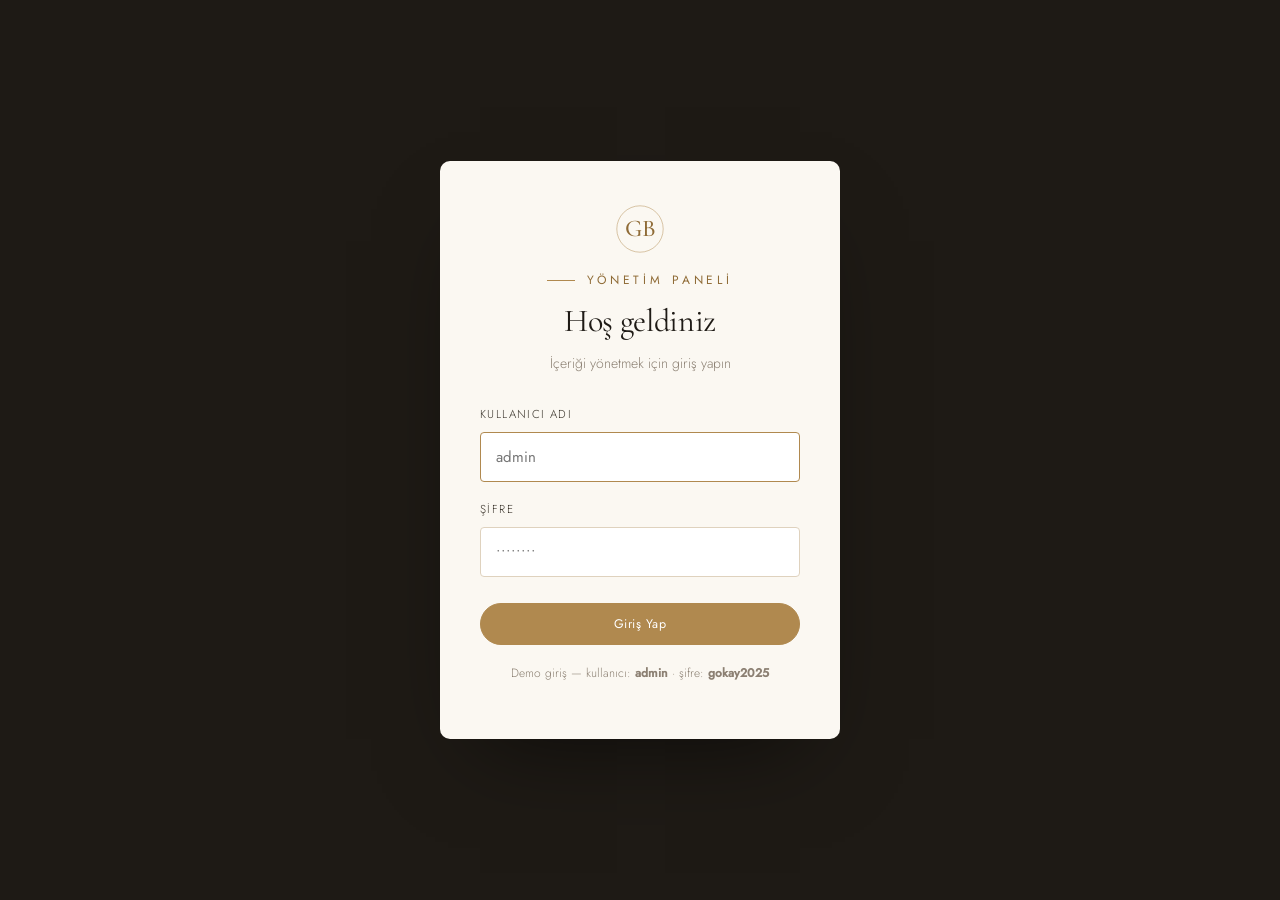
